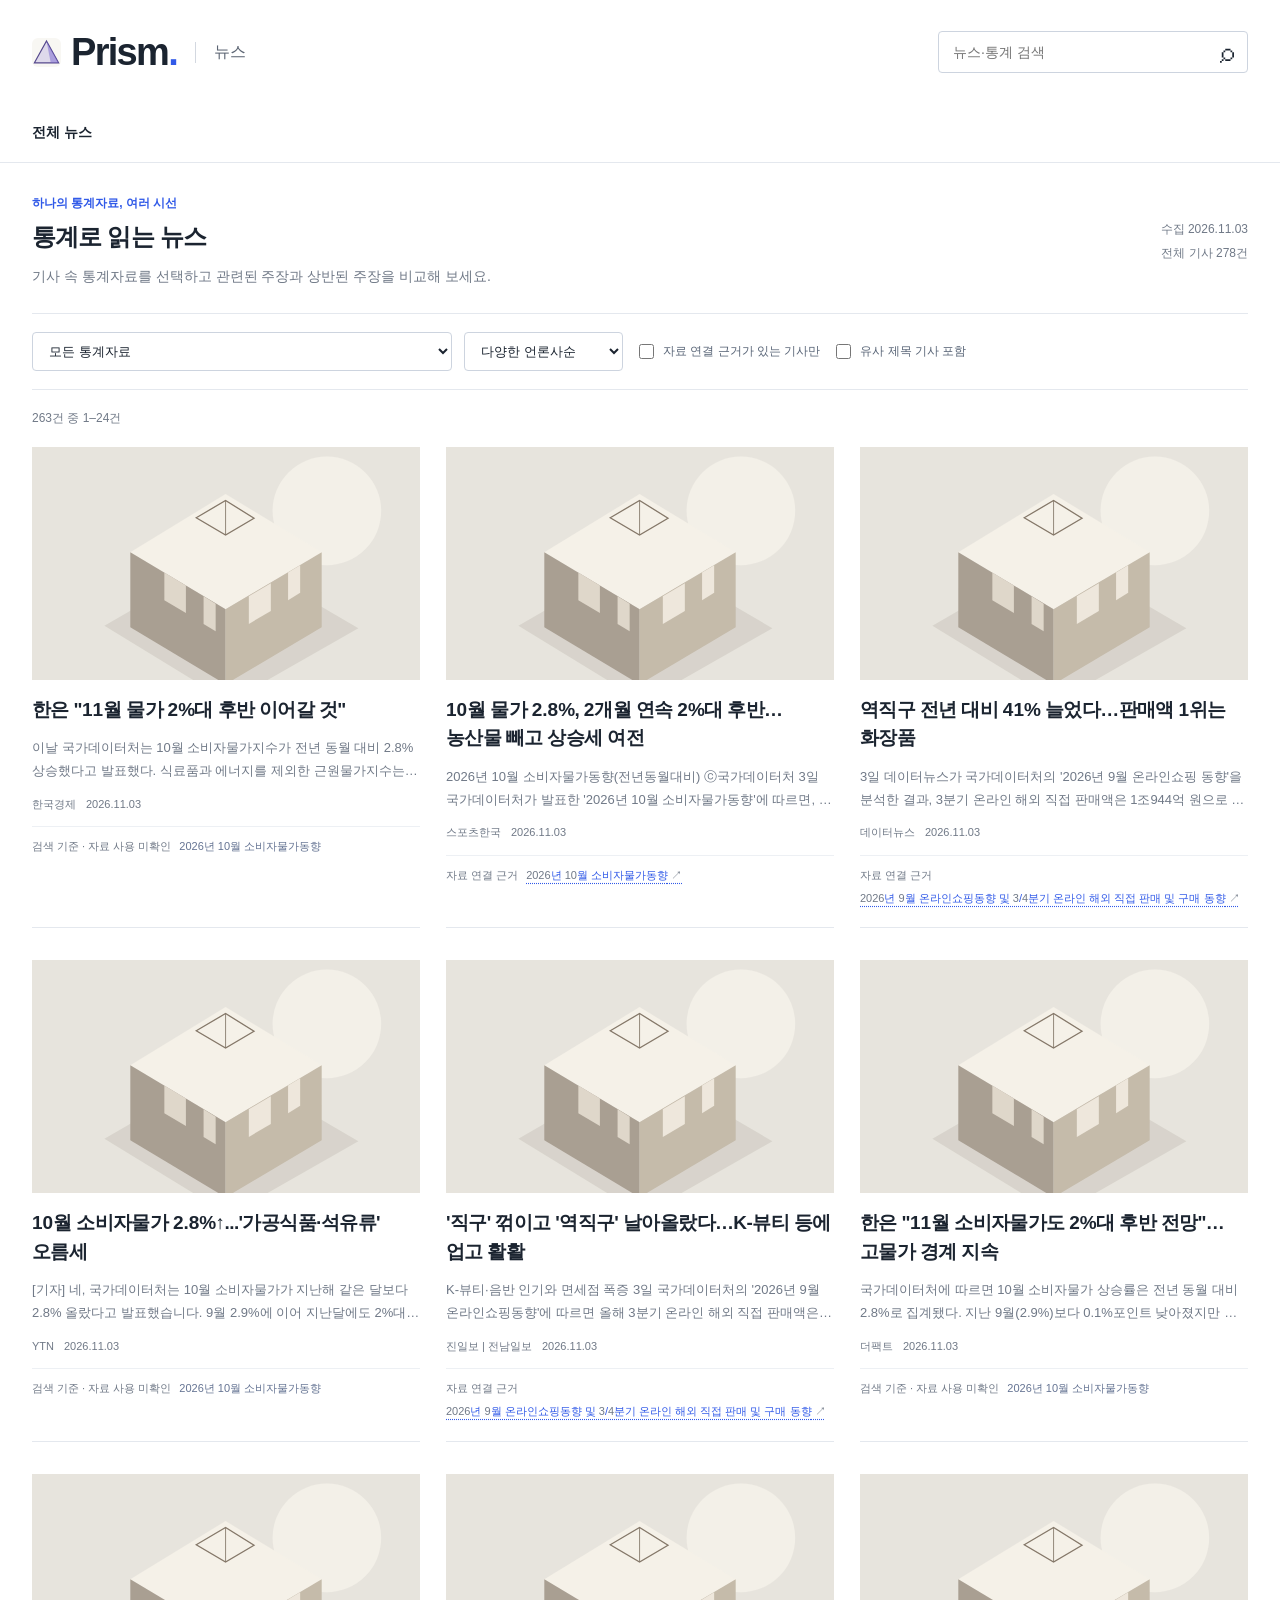
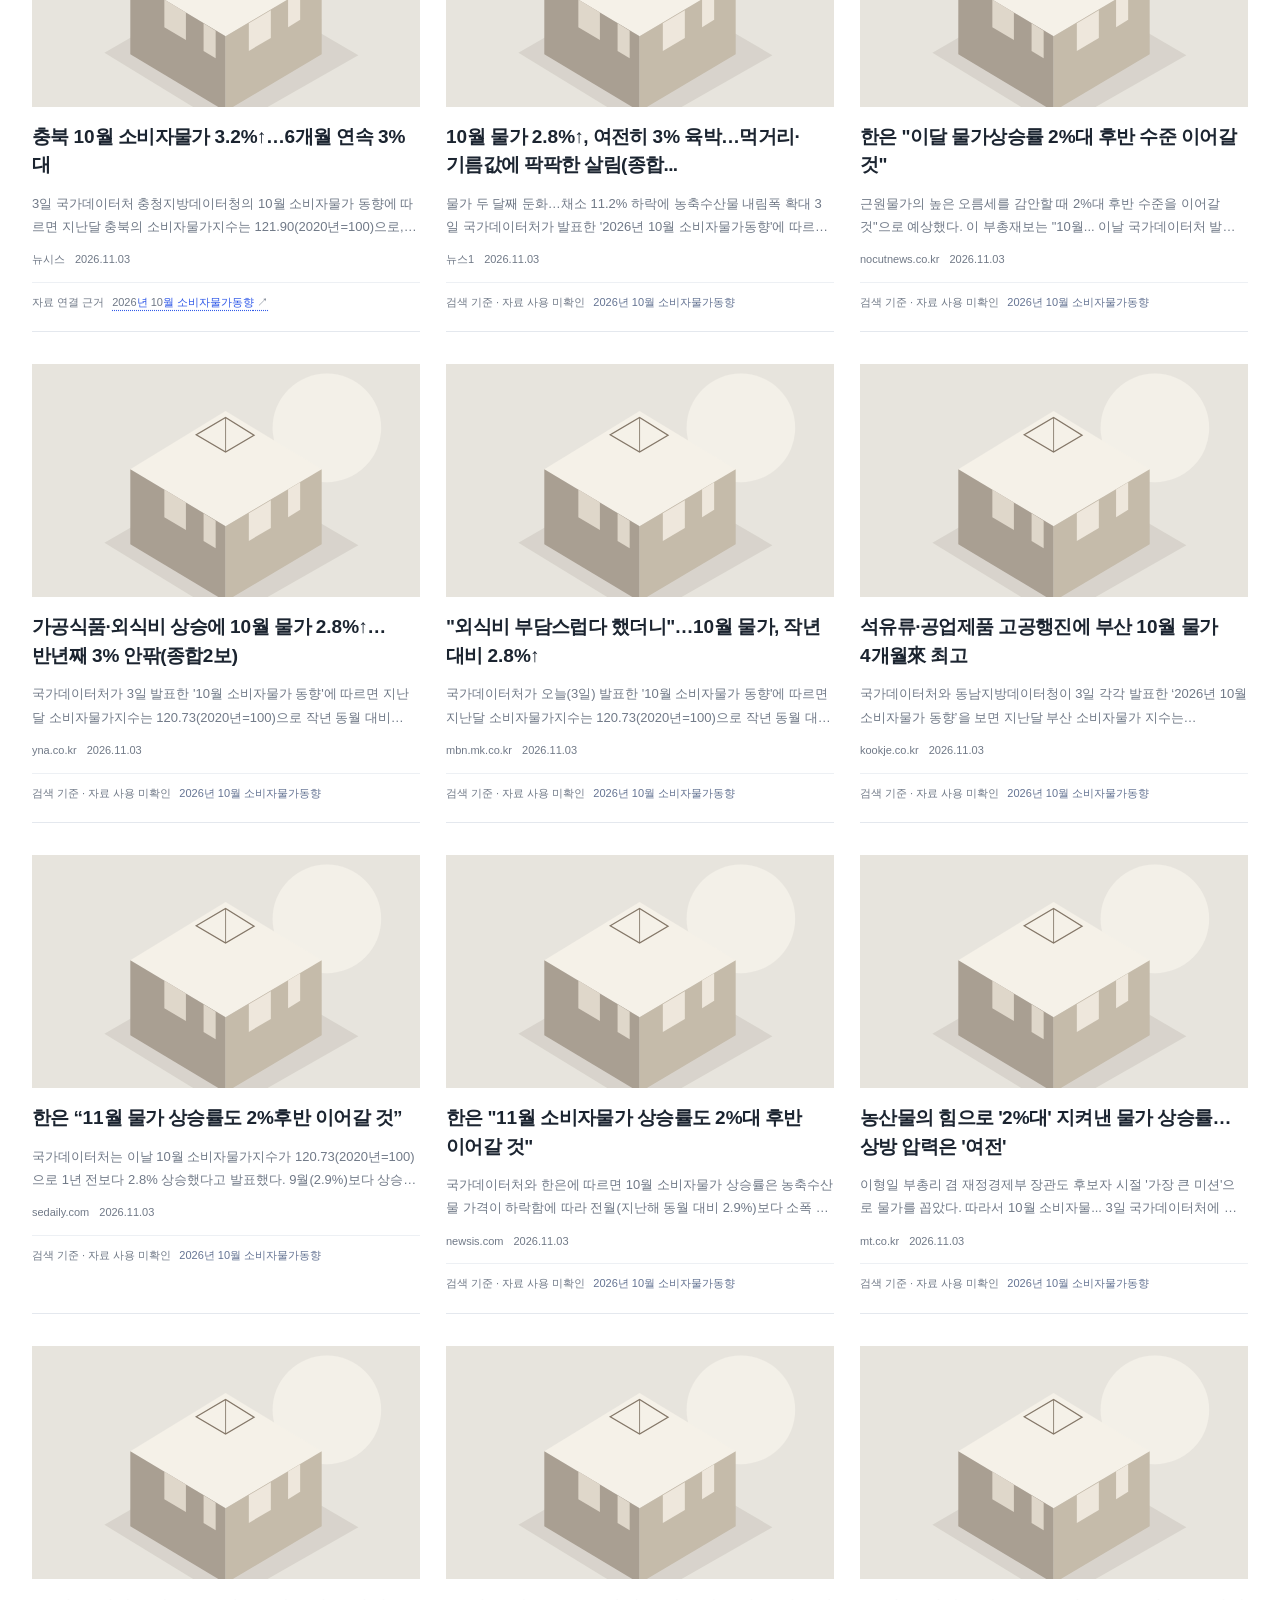
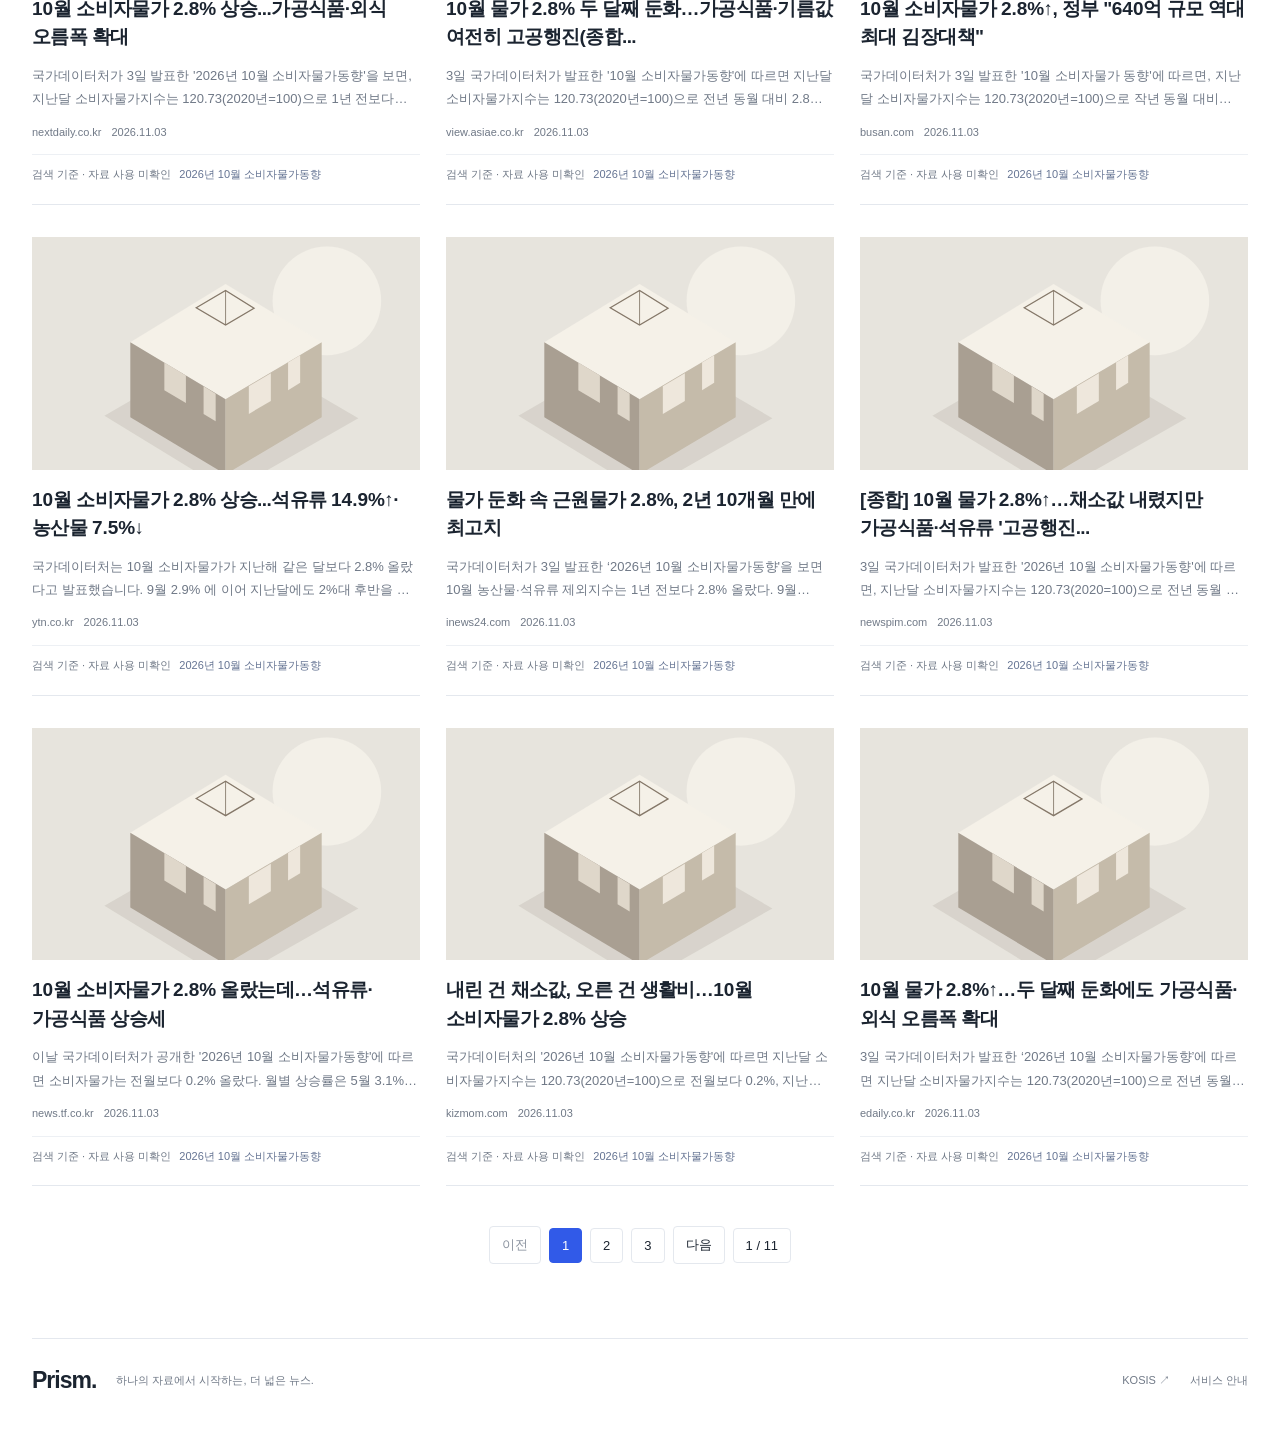
==== Prism.html @ 7b017e1e "Add a standalone HTML snapshot that opens without a server" ====
<!doctype html>
<html lang="ko">
<head>
  <meta charset="utf-8">
  <meta name="viewport" content="width=device-width, initial-scale=1">
  <meta name="theme-color" content="#ffffff">
  <meta name="description" content="Prism — 통계자료를 중심으로 여러 기사를 읽는 뉴스 포털.">
  <title>Prism · 하나의 자료, 여러 시선</title>
  <link rel="icon" href="[data-uri]" type="image/svg+xml">
  <style>
:root {
  --ink:#1b2430;
  --muted:#707987;
  --line:#e4e8ee;
  --accent:#315ae8;
  --soft:#f5f7fa;
  color-scheme:light;
  font-family:Arial,"Malgun Gothic","Apple SD Gothic Neo",sans-serif;
  color:var(--ink);
  background:#fff;
}
* {
  box-sizing:border-box;
}
body {
  margin:0;
}
a {
  color:inherit;
  text-decoration:none;
}
button,input,select {
  font:inherit;
}
button,select {
  cursor:pointer;
}
button {
  color:inherit;
}
img {
  display:block;
  max-width:100%;
  object-fit:cover;
}
h1,h2,h3,p,figure {
  margin:0;
}
button:disabled {
  opacity:.45;
  cursor:default;
}
:focus-visible {
  outline:2px solid var(--accent);
  outline-offset:4px;
}
.wrap {
  width:min(1240px,calc(100% - 64px));
  margin:auto;
}
.num {
  font-family:Arial,Helvetica,sans-serif;
  font-variant-numeric:tabular-nums;
  letter-spacing:0;
}
.sr-only {
  position:absolute;
  width:1px;
  height:1px;
  padding:0;
  margin:-1px;
  overflow:hidden;
  clip:rect(0,0,0,0);
  white-space:nowrap;
  border:0;
}
.skip-link {
  position:fixed;
  top:-100px;
  left:16px;
  padding:12px;
  background:white;
  z-index:100;
}
.skip-link:focus {
  top:12px;
}
.site-header {
  border-bottom:1px solid var(--line);
}
.masthead {
  height:104px;
  display:flex;
  align-items:center;
  justify-content:space-between;
  gap:24px;
}
.brand {
  display:flex;
  align-items:center;
  gap:10px;
  font-size:38px;
  font-weight:800;
  letter-spacing:-1.7px;
}
.brand-period {
  color:var(--accent);
}
.brand-channel {
  font-size:16px;
  font-weight:500;
  letter-spacing:0;
  border-left:1px solid #d3d8e0;
  margin-left:8px;
  padding-left:18px;
  color:#5c6573;
}
.search-form {
  display:flex;
  border:1px solid #cdd4df;
  border-radius:4px;
  width:310px;
  height:42px;
}
.search-form input {
  border:0;
  min-width:0;
  flex:1;
  padding:0 14px;
  background:transparent;
  font-size:14px;
}
.search-form button {
  border:0;
  background:none;
  font-size:28px;
  padding:0 13px;
}
.section-nav {
  min-height:58px;
  display:flex;
  align-items:center;
}
.section-nav>a {
  font-weight:700;
  font-size:14px;
}
.home-heading {
  display:flex;
  justify-content:space-between;
  align-items:center;
  gap:16px;
  padding:32px 0 24px;
}
.home-heading h1 {
  font-size:24px;
  letter-spacing:-.8px;
}
.text-button {
  border:1px solid var(--line);
  border-radius:4px;
  background:white;
  padding:8px 12px;
}
.image-wrap {
  aspect-ratio:5/3;
  background:var(--soft);
  overflow:hidden;
}
.image-wrap img {
  width:100%;
  height:100%;
  object-fit:cover;
  transition:transform .2s;
}
.news-story>a:hover h2 {
  color:var(--accent);
}
.news-story>a:hover img {
  transform:scale(1.02);
}
.news-story h2 {
  font-size:19px;
  line-height:1.5;
  letter-spacing:-.6px;
  word-break:keep-all;
  overflow-wrap:anywhere;
}
.lead-deck {
  color:#687180;
  line-height:1.7;
  font-size:13px;
  margin-top:10px;
  display:-webkit-box;
  -webkit-line-clamp:2;
  -webkit-box-orient:vertical;
  overflow:hidden;
}
.byline {
  display:flex;
  flex-wrap:wrap;
  gap:10px;
  color:var(--muted);
  font-size:11px;
  line-height:1.5;
  margin-top:13px;
}
.news-sources {
  border-top:1px solid #edf0f4;
  padding-top:10px;
  margin-top:14px;
  font-size:11px;
  line-height:1.7;
  display:flex;
  flex-wrap:wrap;
  gap:4px 8px;
}
.news-sources span {
  color:var(--muted);
}
.news-sources .rss-source {
  color:#657493;
}
.rss-source[href]:hover {
  text-decoration:underline;
}
.secondary-story {
  padding-bottom:20px;
  border-bottom:1px solid var(--line);
}
.secondary-story h2 {
  font-size:20px;
}
.rail-story time {
  font-size:11px;
  color:var(--muted);
}
.section-heading h2 {
  font-size:20px;
}
.news-grid {
  display:grid;
  grid-template-columns:repeat(3,minmax(0,1fr));
  gap:32px 26px;
}
.news-card {
  padding-bottom:20px;
  border-bottom:1px solid var(--line);
}
.empty-search {
  text-align:center;
  padding:100px 24px;
}
.empty-search h1,.empty-search h2 {
  font-size:22px;
}
.empty-search p {
  margin-top:16px;
  color:var(--muted);
  line-height:1.7;
}
.empty-search .text-button {
  display:inline-block;
  margin-top:20px;
}
.article-topline {
  display:flex;
  gap:10px;
  font-size:12px;
  color:var(--muted);
  padding:25px 0;
}
.reading-layout {
  display:grid;
  grid-template-columns:minmax(0,820px) minmax(280px,1fr);
  gap:48px;
  align-items:start;
}
.reading-column {
  min-width:0;
}
.article-header {
  padding:12px 0 26px;
  border-bottom:1px solid var(--line);
}
.article-header h1 {
  font-size:35px;
  line-height:1.45;
  letter-spacing:-1.2px;
  word-break:keep-all;
  overflow-wrap:anywhere;
}
.article-meta {
  display:flex;
  flex-wrap:wrap;
  gap:10px 16px;
  font-size:12px;
  color:var(--muted);
  margin-top:22px;
  line-height:1.6;
}
.source-name {
  font-weight:700;
  color:#3c4656;
}
.article-meta a {
  color:#4d65a7;
  margin-left:auto;
}
.article-visual {
  margin:30px auto;
  width:100%;
  max-width:680px;
}
.article-visual img {
  width:100%;
  height:auto;
}
.article-body {
  max-width:720px;
  margin:0 auto;
  padding:8px 0 36px;
  font-family:"Malgun Gothic","Apple SD Gothic Neo",sans-serif;
  font-size:19px;
  line-height:1.95;
  letter-spacing:-.4px;
  overflow-wrap:anywhere;
}
.article-body p {
  margin:0 0 24px;
}
.body-unavailable {
  padding:18px 0;
}
.body-unavailable h2 {
  font-size:16px;
  margin-bottom:18px;
}
.body-notice {
  font-size:14px;
  color:var(--muted);
  padding-top:18px;
  border-top:1px solid var(--line);
}
.related-panel {
  position:sticky;
  top:20px;
  border-top:3px solid var(--accent);
  padding-top:19px;
  max-height:calc(100vh - 40px);
  overflow:auto;
  scrollbar-width:thin;
  scroll-margin-top:20px;
}
.panel-heading {
  display:flex;
  justify-content:space-between;
  align-items:center;
  gap:12px;
}
.panel-heading h2 {
  font-size:20px;
}
.related-card {
  border-top:1px solid var(--line);
  padding:18px 0;
}
.related-card>a {
  display:flow-root;
}
.related-card .image-wrap {
  float:right;
  width:80px;
  height:65px;
  margin:0 0 8px 12px;
}
.related-card .image-wrap img {
  object-fit:contain;
}
.related-card h2 {
  font-size:14px;
  line-height:1.7;
  letter-spacing:-.3px;
}
.related-card .lead-deck {
  font-size:12px;
  clear:both;
  padding-top:8px;
  margin-top:0;
}
.related-card .byline {
  margin-top:9px;
  font-size:10px;
}
.panel-empty {
  font-size:13px;
  line-height:1.8;
  padding:24px 0;
  color:var(--muted);
}
.mobile-panel-trigger,.sheet-backdrop {
  display:none;
}
.site-footer {
  border-top:1px solid var(--line);
  margin-top:64px;
  padding:28px 0 42px;
  display:flex;
  align-items:center;
  gap:20px;
  font-size:11px;
  color:var(--muted);
}
.footer-brand {
  font-size:23px;
  font-weight:800;
  letter-spacing:-1px;
  color:var(--ink);
}
.site-footer>div {
  display:flex;
  gap:20px;
  margin-left:auto;
}
.site-footer button {
  border:0;
  padding:0;
  background:none;
  color:inherit;
  font-size:inherit;
}
dialog {
  border:1px solid var(--line);
  border-radius:8px;
  width:min(520px,calc(100% - 32px));
  padding:32px;
  color:var(--ink);
}
dialog::backdrop {
  background:#15203466;
}
dialog h2 {
  margin-bottom:20px;
}
dialog p {
  font-size:14px;
  line-height:1.9;
  margin-bottom:16px;
  color:#5f6b7c;
}
.dialog-close {
  position:absolute;
  top:12px;
  right:14px;
  border:0;
  background:none;
  font-size:24px;
}
@media(max-width:1050px) {
  .wrap {
    width:calc(100% - 40px);
  }
  .reading-layout {
    grid-template-columns:minmax(0,1fr) 280px;
    gap:28px;
  }
  .article-header h1 {
    font-size:30px;
  }
  .news-grid {
    gap:26px 20px;
  }
}
@media(max-width:760px) {
  .wrap {
    width:calc(100% - 32px);
  }
  .masthead {
    height:82px;
    gap:16px;
  }
  .brand {
    font-size:32px;
    gap:7px;
  }
  .brand img {
    width:25px;
    height:25px;
  }
  .brand-channel {
    display:none;
  }
  .search-form {
    width:180px;
    height:38px;
  }
  .search-form input {
    padding:0 10px;
    font-size:12px;
  }
  .search-form button {
    padding:0 9px;
  }
  .section-nav {
    width:100%;
    padding:0 16px;
  }
  .home-heading {
    padding:24px 0 20px;
  }
  .home-heading h1 {
    font-size:21px;
  }
  .home-actions button {
    font-size:11px;
    padding:7px;
  }
  .secondary-story .lead-deck {
    -webkit-line-clamp:3;
    font-size:12px;
  }
  .news-grid {
    grid-template-columns:repeat(2,minmax(0,1fr));
    gap:24px 16px;
  }
  .news-card h2 {
    font-size:16px;
  }
  .news-card .lead-deck {
    font-size:12px;
  }
  .news-sources {
    font-size:10px;
  }
  .reading-layout {
    display:block;
  }
  .article-topline {
    padding:20px 0;
  }
  .article-header {
    padding-top:4px;
  }
  .article-header h1 {
    font-size:28px;
    letter-spacing:-.8px;
  }
  .article-meta {
    font-size:11px;
    gap:8px 12px;
    margin-top:18px;
  }
  .article-meta a {
    margin-left:0;
  }
  .article-visual {
    margin:24px 0;
  }
  .article-body {
    font-size:18px;
    line-height:1.95;
    padding-bottom:24px;
  }
  .article-body p {
    margin-bottom:24px;
  }
  .related-panel {
    display:none;
    position:fixed;
    inset:auto 0 0;
    max-height:83dvh;
    background:white;
    z-index:40;
    padding:22px 20px max(22px,env(safe-area-inset-bottom));
    border-radius:16px 16px 0 0;
    border-top:0;
    box-shadow:0 -10px 40px #13204122;
  }
  .sheet-open {
    overflow:hidden;
  }
  .sheet-open .related-panel {
    display:block;
  }
  .mobile-panel-trigger {
    display:block;
    position:fixed;
    bottom:max(18px,env(safe-area-inset-bottom));
    left:50%;
    transform:translateX(-50%);
    background:var(--accent);
    color:white;
    border:0;
    border-radius:24px;
    padding:13px 24px;
    z-index:20;
    box-shadow:0 3px 16px #315ae833;
    font-size:13px;
    white-space:nowrap;
  }
  .sheet-open .mobile-panel-trigger {
    display:none;
  }
  .sheet-open .sheet-backdrop {
    display:block;
    position:fixed;
    inset:0;
    background:#14203966;
    z-index:30;
    border:0;
    width:100%;
    height:100%;
  }
  .site-footer {
    margin-top:42px;
    flex-wrap:wrap;
    gap:14px;
    padding-bottom:90px;
  }
  .site-footer>span {
    font-size:10px;
  }
  .site-footer>div {
    width:100%;
    margin-left:0;
    gap:18px;
  }
  .empty-search {
    padding:70px 16px;
  }
}
@media(prefers-reduced-motion:reduce) {
  * {
    transition:none!important;
    scroll-behavior:auto!important;
  }
}
.eyebrow {
  color:var(--accent);
  font-size:12px;
  font-weight:700;
  margin-bottom:9px;
}
.home-description {
  color:var(--muted);
  font-size:14px;
  line-height:1.7;
  margin-top:12px;
}
.collection-meta {
  display:grid;
  gap:7px;
  color:var(--muted);
  font-size:12px;
  text-align:right;
  white-space:nowrap;
}
.news-filters {
  display:flex;
  flex-wrap:wrap;
  align-items:center;
  gap:12px;
  padding:18px 0;
  border-top:1px solid var(--line);
  border-bottom:1px solid var(--line);
}
.news-filters select {
  border:1px solid #cdd4df;
  border-radius:4px;
  padding:10px 30px 10px 12px;
  background:#fff;
  color:var(--ink);
  font-size:13px;
  max-width:420px;
}
.check-filter {
  display:flex;
  align-items:center;
  gap:6px;
  font-size:12px;
  color:#596577;
  cursor:pointer;
}
.check-filter input {
  accent-color:var(--accent);
  width:15px;
  height:15px;
}
.result-count {
  color:var(--muted);
  font-size:12px;
  margin:20px 0;
}
.evidence-badge.supported {
  color:#245c48;
  background:#eaf4ef;
}
.pagination {
  display:flex;
  justify-content:center;
  align-items:center;
  gap:8px;
  flex-wrap:wrap;
  padding:40px 0 10px;
  font-size:13px;
}
.pagination a,.pagination>span {
  padding:9px 12px;
  border:1px solid var(--line);
  border-radius:4px;
}
.pagination a[aria-current="page"] {
  background:var(--accent);
  color:white;
  border-color:var(--accent);
}
.pagination [aria-disabled="true"] {
  color:#8c94a0;
}
.relation-tabs {
  display:grid;
  grid-template-columns:1fr 1fr;
  margin-top:20px;
  border-bottom:1px solid var(--line);
}
.relation-tabs button {
  border:0;
  border-bottom:3px solid transparent;
  background:white;
  min-height:46px;
  padding:10px 5px;
  font-size:13px;
  font-weight:700;
}
.relation-tabs button[aria-selected="true"] {
  border-bottom-color:var(--accent);
  color:var(--accent);
}
.related-card h3 {
  font-size:15px;
  line-height:1.7;
  letter-spacing:-.3px;
  overflow-wrap:anywhere;
}
.related-card a:hover h3 {
  color:var(--accent);
}
.compare-button {
  margin-top:12px;
  width:100%;
  background:#f7f9ff;
  color:#3156bf;
  border:1px solid #dfe5f6;
  border-radius:4px;
  padding:10px;
  font-size:12px;
}
.compare-button:hover {
  background:#edf1ff;
}
.panel-empty h3 {
  font-size:14px;
  color:#4e5a6d;
  margin-bottom:10px;
}
.panel-empty p {
  font-size:12px;
  line-height:1.8;
}
.comparison-dialog {
  width:min(1080px,calc(100% - 40px));
  max-height:90dvh;
  padding:36px;
}
.comparison-columns {
  display:grid;
  grid-template-columns:1fr 1fr;
  gap:24px;
  margin-top:22px;
}
.comparison-columns article {
  border:1px solid var(--line);
  padding:24px;
  border-radius:5px;
  min-width:0;
}
.comparison-columns h3 {
  font-size:18px;
  line-height:1.6;
  margin:8px 0 0;
  overflow-wrap:anywhere;
}
.comparison-article-heading {
  margin-bottom:16px;
}
.comparison-thumbnail {
  width:100%;
  height:180px;
  margin-bottom:20px;
  border:1px solid var(--line);
  border-radius:4px;
  overflow:hidden;
  background:var(--soft);
}
.comparison-thumbnail img {
  width:100%;
  height:100%;
  object-fit:contain;
}
.comparison-excerpt {
  margin:0 0 24px;
}
.comparison-excerpt figcaption {
  font-size:12px;
  font-weight:600;
  color:var(--muted);
  margin-bottom:8px;
}
.comparison-columns blockquote {
  margin:0;
  padding:16px;
  background:var(--soft);
  font-size:16px;
  line-height:1.9;
  overflow-wrap:anywhere;
}
.comparison-columns .text-button {
  display:inline-block;
  font-size:12px;
}
.comparison-sources {
  display:grid;
  gap:10px;
  margin-top:24px;
  padding:20px;
  background:var(--soft);
  font-size:13px;
  line-height:1.8;
}
.comparison-sources h3 {
  font-size:12px;
  color:var(--muted);
}
.news-card h2 {
  margin-top:16px;
}
.statistic-source {
  color:var(--accent);
  font:inherit;
  line-height:inherit;
  overflow-wrap:anywhere;
}
button.statistic-source {
  border:0;
  background:transparent;
  padding:0;
  text-align:left;
  text-decoration:underline;
  text-decoration-style:dotted;
  text-underline-offset:4px;
}
.statistic-source[href] {
  text-decoration:underline;
  text-decoration-style:dotted;
  text-underline-offset:4px;
}
.statistic-source[aria-pressed="true"] {
  color:#203fa4;
  background:#eaf0ff;
  border-radius:3px;
}
.statistic-source.unavailable {
  color:#596577;
}
.article-statistics {
  display:grid;
  gap:10px;
  margin-top:24px;
  padding-top:20px;
  border-top:1px solid var(--line);
}
.article-statistics>span {
  color:var(--muted);
  font-size:11px;
}
.article-statistics>div {
  display:flex;
  flex-wrap:wrap;
  gap:10px;
  font-size:13px;
  line-height:1.7;
}
.article-statistics .statistic-source {
  padding:8px 11px;
  background:#f4f6fb;
  border-radius:4px;
}
.article-statistics .statistic-source[aria-pressed="true"] {
  background:#eaf0ff;
}
.inline-source {
  display:inline;
  vertical-align:baseline;
}
.inline-source>span[aria-hidden] {
  font-size:.72em;
}
.panel-close {
  display:block;
  border:0;
  background:none;
  font-size:26px;
  padding:0 4px;
}
.selected-source {
  color:#4f607c;
  background:#f5f7fc;
  border-radius:4px;
  margin-top:16px;
  padding:12px;
  font-size:13px;
  line-height:1.8;
  overflow-wrap:anywhere;
}
.comparison-context { color:var(--muted); font-size:13px; line-height:1.8; }
.body-unavailable blockquote { margin:18px 0; padding:18px; background:var(--soft); }
.unverified { color:var(--muted); }
.news-card .lead-deck { margin:12px 0; font-size:13px; line-height:1.8; color:var(--muted); }
.mobile-panel-trigger[hidden] {
  display:none;
}
@media(max-width:760px) {
  .home-heading {
    align-items:flex-start;
  }
  .home-description {
    font-size:12px;
  }
  .collection-meta {
    font-size:10px;
    white-space:normal;
    min-width:90px;
    line-height:1.6;
  }
  .news-filters {
    gap:12px 8px;
  }
  .news-filters>label:first-child {
    width:100%;
  }
  .news-filters select {
    max-width:100%;
    font-size:12px;
  }
  #release-filter {
    width:100%;
  }
  .check-filter {
    font-size:11px;
  }
  .comparison-dialog {
    width:calc(100% - 24px);
    padding:30px 18px 20px;
  }
  .comparison-columns {
    grid-template-columns:1fr;
    gap:14px;
  }
  .comparison-columns article {
    padding:18px;
  }
  .comparison-columns h3 {
    font-size:17px;
  }
  .comparison-thumbnail {
    height:160px;
  }
  .comparison-columns blockquote {
    font-size:15px;
  }
}

</style>
</head>
<body>
  <a class="skip-link" href="#main">본문으로 이동</a>
  <header class="site-header">
    <div class="masthead wrap">
      <a class="brand" href="#/" aria-label="Prism 홈">
        <img src="[data-uri]" alt="" width="29" height="29">
        <span>Prism<span class="brand-period">.</span></span><span class="brand-channel">뉴스</span>
      </a>
      <form class="search-form" id="search-form" role="search">
        <label class="sr-only" for="search">뉴스 검색</label>
        <input id="search" name="q" placeholder="뉴스·통계 검색" autocomplete="off" maxlength="120">
        <button type="submit" aria-label="검색">⌕</button>
      </form>
    </div>
    <nav class="section-nav wrap" aria-label="뉴스 메뉴"><a href="#/">전체 뉴스</a></nav>
  </header>
  <main id="main" class="wrap" tabindex="-1"></main>
  <footer class="site-footer wrap">
    <a class="footer-brand" href="#/">Prism.</a>
    <span>하나의 자료에서 시작하는, 더 넓은 뉴스.</span>
    <div><a href="https://kosis.kr/" target="_blank" rel="noopener noreferrer">KOSIS ↗</a><button type="button" id="footer-info">서비스 안내</button></div>
  </footer>
  <dialog id="info-dialog" aria-labelledby="info-title">
    <button type="button" class="dialog-close" id="info-close" aria-label="안내 닫기">×</button>
    <h2 id="info-title">Prism</h2>
    <p>기사 속 통계자료를 선택하고 관련된 주장과 상반된 주장을 비교하는 포털이에요. 수집한 기사 전체를 탐색하고, 자료 연결 근거가 있는 기사만 따로 볼 수도 있어요.</p>
    <p>비교할 다른 기사가 있는 자료명을 누르면 같은 자료를 사용한 기사들의 주장이 표시돼요.</p>
    <p>비교 화면에서는 양쪽 기사의 발췌문과 맥락을 살펴보고, 기사 원문과 통계자료도 확인할 수 있어요.</p>
  </dialog>
  <dialog id="comparison-dialog" class="comparison-dialog" aria-labelledby="comparison-title">
    <button type="button" class="dialog-close" id="comparison-close" aria-label="비교 닫기">×</button>
    <h2 id="comparison-title">주장 비교</h2>
    <div id="comparison-content"></div>
  </dialog>
<script id="prism-data" type="application/json">{"schemaVersion":2,"meta":{"collectionId":"news_20261103_143848_645911","builtAt":"2026-11-10T15:40:10.041660+09:00","collectedAt":"2026-11-03T14:38:59.125393+09:00","queryMode":"adaptive","source":{"url":"https://mods.go.kr/board.es?mid=a10301010000&bid=a103010100&act=rss","publisher":"국가데이터처","country":"KR"},"analysis":{"counts":{"articles":274,"articlesWithSourceEvidence":25,"relatedPairs":2006,"opposedPairs":0,"modelComparedPairs":53},"model":{"id":"Huffon/klue-roberta-base-nli","revision":"3778d23ecb30a63babb17f5efb37b1493b08d975","device":null,"inferred_pairs":0,"cached_pairs":140,"human_validated":false,"kind":"korean_nli","used":true},"retrieval":{"queryRequests":17,"baselineUniqueArticles":153,"totalUniqueArticles":274,"additionalUniqueArticles":121,"note":"Candidate coverage counts; not human-validated relevance or recall."},"humanValidated":false}},"rssTitles":["2026년 10월 소비자물가동향","국민을 위한 특별한 성과로 데이터·통계 혁신을 이끈다","2026년 9월 온라인쇼핑동향 및 3/4분기 온라인 해외 직접 판매 및 구매 동향","2026년 재배면적조사 결과_가을배추, 가을무","2026년 9월 산업활동동향","'26년 2/4분기 『생활인구』 산정 결과","2024년 소득이동통계 결과","2026년 9월 국내인구이동통계","2026년 8월 인구동향(출생, 사망, 혼인, 이혼)","2019년 8월 고용동향"],"releases":[{"title":"2026년 10월 소비자물가동향","url":"https://mods.go.kr/board.es?mid=a10301040200&act=view&bid=213&list_no=447801","url_raw":"https://mods.go.kr/board.es?mid=a10301040200&act=view&bid=213&list_no=447801","url_status":"provided","guid":null,"published_at_raw":"202611030728","published_at":"2026-11-03T07:28:00","published_at_status":"parsed","published_at_precision":"minute","published_at_timezone":null,"rss_date_field":"pubDate","publisher":"국가데이터처","country":"KR","feed_url":"https://mods.go.kr/board.es?mid=a10301010000&bid=a103010100&act=rss","metadata_status":"rss","release_id":"c23a5dcccedb4afd2cb5","identity_basis":"url","reference":{"status":"extracted","announced_at":"","text":"□ 10월 소비자물가지수는 전월대비 0.2%, 전년동월대비 2.8% 각각 상승\no 전월비는 농축수산물은 하락하였으나, 전기·가스·수도는 변동 없고, 서비스, 공업제품이 상승하여 전체 0.2% 상승\no 전년동월비는 농축수산물은 하락하였으나, 서비스, 공업제품, 전기·가스·수도가 상승하여 전체 2.8% 상승\n□ 식료품및에너지제외지수는 전월대비 0.4%, 전년동월대비 2.8% 각각 상승\n농산물및석유류제외지수는 전월대비 0.4%, 전년동월대비 2.8% 각각 상승\n□ 생활물가지수는 전월대비 0.1%, 전년동월대비 2.6% 각각 상승\no 전년동월대비 식품은 1.5%, 식품이외는 3.2% 각각 상승\n□ 신선식품지수는 전월대비 3.8%, 전년동월대비 6.2% 각각 하락\no 전년동월대비 신선어개 6.0% 상승, 신선채소 11.3%, 신선과실 8.6% 각각 하락","content_hash":"4dcc64e8e8ff14c110703c22245588642987e052bf07e235a9fb6b08830e86d8"}},{"title":"국민을 위한 특별한 성과로 데이터·통계 혁신을 이끈다","url":"https://mods.go.kr/board.es?mid=a10301150000&act=view&bid=246&list_no=447785","url_raw":"https://mods.go.kr/board.es?mid=a10301150000&act=view&bid=246&list_no=447785","url_status":"provided","guid":null,"published_at_raw":"202611021124","published_at":"2026-11-02T11:24:00","published_at_status":"parsed","published_at_precision":"minute","published_at_timezone":null,"rss_date_field":"pubDate","publisher":"국가데이터처","country":"KR","feed_url":"https://mods.go.kr/board.es?mid=a10301010000&bid=a103010100&act=rss","metadata_status":"rss","release_id":"5311cff4f28d633a4c05","identity_basis":"url","reference":{"status":"extracted","announced_at":"","text":"국가데이터처(처장 안형준)는 지난 4월에 이어, 지역균형 발전 및 국민 안전을 위한 통계·데이터서비스 혁신 등의 특별한 성과를 창출한 직원을 선정하여 11월 2일(월) 포상금 수여식을 실시하였다.\n「특별성과 포상금 제도」는 탁월한 성과를 거둔 직원에게 파격적인 보상을 제공해 공직사회 경쟁력을 높이고 대국민 서비스를 개선하고자 도입되었다.\n국민‧직원평가단 심사와 민간 전문가 등으로 구성된 특별성과 심사위원회에서는 생성형 인공지능(AI) 기반 국가통계포털(KOSIS) 검색‧활용 서비스 구현 등 특별성과가 있는 7개팀(16명)을 선정하고 총 6,600만원의 포상금을 지급하기로 결정하였다.\n이번에 선정된 특별성과 주요 내용은 다음과 같다.\n➀ 어려운 국가통계, 대화하듯 쉽게 검색‧활용(김현기 외 2명)\n기존에는 국민들이 필요한 통계를 국가통계포털(KOSIS) 등에서 찾아보고 여러 통계표를 직접 비교‧가공‧분석해야 했다. 이를 해결하기 위해 인공지능(AI) 기반 국가통계포털 검색‧활용 서비스를 개발하여 7월 8일부터 시범서비스를 제공하고 있다.\n이 서비스는 생성형 인공지능(AI)와 데이터 연결기술(MCP*)을 활용한 것으로 국민이 일상언어로 질문(예: 2015년부터 2024년까지 경제활동인구와 육아휴직자 수를 비교하는 표를 만들어 줘)을 하면 국가통계포털(KOSIS)의 국가통계 자료를 기반으로 차트와 함께 분석 결과를 제공받을 수 있게 된다. 시범서비스 제공 후 운영 결과와 국민 의견을 반영하여 고도화한 후 내년부터 정식으로 서비스할 계획이다.\n* MCP(Model Context Protocol): AI가 통계표 등 외부데이터와 연결되어 필요한 정보를 찾아 활용할 수 있도록 돕는 방식\n➁ 농어촌 기본소득 전국확대를 위한 생활인구 지표 개발(임병선 외 2명)\n그간 월별‧시군구별 생활인구 작성을 넘어, 일별‧읍면동별 생활인구 체류정보 데이터베이스(DB) 구축 및 세부 지표를 신속하게 개발하여 정책부처 등에 제공함으로써 농어촌 기본소득 시범사업의 효과성을 객관적으로 분석‧평가할 수 있도록 지원하여, 농어촌 기본소득 대상 지역의 전국 확대 추진의 토대를 마련하였다.\n➂ 지역경제, 생산부터 소비까지 한눈에 보는 지역공급사용표 공표(김현 외 3명)\n지역별 맞춤형 산업정책, 경제정책 추진을 뒷받침하기 위하여,‘지역이 무엇을 팔고, 무엇을 사 오는가’(예: 서울은 서비스업을 주로 생산해 국내 타 지역으로 보내고, 울산은 자동차를 생산해 수출)를 보여주는 지역공급사용표를 개발하여, 5월부터 공표하였다.\n이는 캐나다에 이어 세계에서 두 번째로 정례 공표한 것으로 지역균형성장 및 발전의 중요한 단서가 될 것으로 기대된다.\n➃ 데이터로 밝히는 우리동네 안심길, 주민이 체감하는 범죄 안심망(이인옥 외 1명)\n50m 단위 초정밀 지리정보체계(GIS) 분석 모델을 개발하여, 범죄 위험지역과 취약계층 밀집 지역의 방범 순찰에 실질적으로 반영함으로써, 충북지역 범죄 취약계층(예: 1인 여성소상공인) 안전 사각지대 해소에 기여하였다.\n➄ 장수군 산불예방 폐쇄 회로 텔레비전(CCTV) 설치의 최적 입지 도출 및 정책제언(송지헌 외 1명)\n파이썬과 QGIS*를 활용한 공간 분석 및 머신러닝 기법 적용 등 과학적‧통계적 분석 모델을 구축하여, 장수군 산불 예방 폐쇄 회로 텔레비전(CCTV) 설치의 최적 입지를 도출하고 장수군에 제언함으로써 재난 예방‧대응에 기여하였다.\n* QGIS(Quantum Geographic Information System): 비약적인 발전을 지향하는 무료 오픈소스 공간 데이터 분석‧지도 제작 프로그램으로 주로 상권분석, 부동산 지도 제작 등에 활용\n➅ 이제 밤에도, 주말에도 통계데이터센터에서 국가데이터 분석 지원(윤기준)\n인공지능(AI) 기반으로 데이터 분석코드 장애 위험을 제거하여, 국민 누구나 전국 16개 통계데이터센터를 업무시간(09~18시) 외에도 24시간 언제든지 사용할 수 있도록 대국민 서비스를 혁신하였다.\n➆ 공공데이터포털 응용 프로그램 인터페이스(API)를 활용, 기업통계등록부 정비사업 업무 효율화(남웅식)\n기업통계등록부 정비사업의 기존 휴‧폐업 확인 절차(내검원이 홈택스에서 직접 조회)를 개선하기 위하여, 공공데이터 공개 응용 프로그램 인터페이스(Open API)를 활용한 프로그램(한번에 전체 사업체의 상태를 조회)을 개발하여 활용함으로써, 업무효율성 제고 및 예산 절감을 추진하였다.\n안형준 국가데이터처장은 포상금 수여식에서 수상자들을 격려하며,“앞으로도 국민을 위한 직원들의 혁신과 노력이 합당한 보상으로 이어져, 언제나 국민의 삶에 도움을 드리는 국가데이터처가 될 수 있도록 최선을 다하겠다.”라고 말했다.","content_hash":"6eb78ee30c87e0954ef7b0c3e68faeeb885f219a53eabd432b124ecc6520218a"}},{"title":"2026년 9월 온라인쇼핑동향 및 3/4분기 온라인 해외 직접 판매 및 구매 동향","url":"https://mods.go.kr/board.es?mid=a10301120300&act=view&bid=241&list_no=447781","url_raw":"https://mods.go.kr/board.es?mid=a10301120300&act=view&bid=241&list_no=447781","url_status":"provided","guid":null,"published_at_raw":"202611020928","published_at":"2026-11-02T09:28:00","published_at_status":"parsed","published_at_precision":"minute","published_at_timezone":null,"rss_date_field":"pubDate","publisher":"국가데이터처","country":"KR","feed_url":"https://mods.go.kr/board.es?mid=a10301010000&bid=a103010100&act=rss","metadata_status":"rss","release_id":"1fda1e48e18ee58919a1","identity_basis":"url","reference":{"status":"extracted","announced_at":"","text":"□ 온라인쇼핑동향\n○ 2026년 9월 온라인쇼핑 거래액은 24조 9,719억원으로 전년동월대비 4.1% 증가했으며, 온라인쇼핑 중 모바일쇼핑 거래액은 19조 846억원으로 5.4% 증가\n- 전월대비 온라인쇼핑 거래액은 2.7%, 모바일쇼핑 거래액은 0.2% 각각 증가\n- 온라인쇼핑 거래액 중 모바일쇼핑 거래액 비중은 76.4%로 전년동월(75.4%)에 비해 1.0%p 증가\n○ 온라인쇼핑 상품군별 거래액은 전년동월대비 가전·전자(-7.0%) 등에서 감소했으나, 자동차 및 자동차용품(30.9%), 음식서비스(5.9%), 농축수산물(9.7%) 등에서 증가\n- 전월대비로는 여행 및 교통서비스(-14.6%) 등에서 감소했으나, 자동차 및 자동차용품(44.0%), 의복(25.1%) 등에서 증가\n○ 온라인쇼핑 취급상품범위별 거래액은 전년동월대비 종합몰은 3.7% 증가한 13조 6,842억원을, 전문몰은 4.6% 증가한 11조 2,877억원을 기록\n- 전월대비 종합몰은 6.7% 증가, 전문몰은 1.7% 감소\n○ 온라인쇼핑 운영형태별 거래액은 전년동월대비 온라인몰은 3.2% 증가한 18조 9,789억원을, 온·오프라인병행몰은 6.8% 증가한 5조 9,930억원을 기록\n- 전월대비 온라인몰은 0.7%, 온·오프라인병행몰은 9.6% 각각 증가\n□  온라인 해외 직접 판매 및 구매 동향\n○ 2026년 3/4분기 온라인 해외 직접 판매액은 1조 944억원으로 전년동분기대비 40.7% 증가\n- 지역별 온라인 해외 직접 판매액은 중국 4,320억원, 미국 2,787억원, 일본 2,002억원 순\n- 상품군별 온라인 해외 직접 판매액은 화장품 6,363억원, 의류 및 패션 관련 상품 923억원, 음반‧비디오‧악기 844억원 순\n- 온라인 해외 직접 판매액 중 면세점 판매액은 3,717억원으로 90.5% 증가\n○ 2026년 3/4분기 온라인 해외 직접 구매액은 1조 9,893억원으로 6.3% 감소\n- 지역별 온라인 해외 직접 구매액은 중국 1조 2,860억원, 미국 3,094억원, 일본 1,989억원 순\n- 상품군별 온라인 해외 직접 구매액은 의류 및 패션 관련 상품 7,539억원, 음‧식료품 3,839억원, 생활‧자동차용품 2,165억원 순","content_hash":"8529161abbc86fd6164b23aa9e03ac385c36c7be0e5a510faf43b1c6e0b9af07"}},{"title":"2026년 재배면적조사 결과_가을배추, 가을무","url":"https://mods.go.kr/board.es?mid=a10301080800&act=view&bid=229&list_no=447743","url_raw":"https://mods.go.kr/board.es?mid=a10301080800&act=view&bid=229&list_no=447743","url_status":"provided","guid":null,"published_at_raw":"202610292357","published_at":"2026-10-29T23:57:00","published_at_status":"parsed","published_at_precision":"minute","published_at_timezone":null,"rss_date_field":"pubDate","publisher":"국가데이터처","country":"KR","feed_url":"https://mods.go.kr/board.es?mid=a10301010000&bid=a103010100&act=rss","metadata_status":"rss","release_id":"94ef4fccfdf56026fbf0","identity_basis":"url","reference":{"status":"extracted","announced_at":"","text":"○ 2026년 재배면적조사 결과_가을배추, 가을무\n○ 주요내용\n-  가을배추 재배면적은 13,909ha로 전년 13,182ha보다 5.5% 증가\n-  가을무 재배면적은 5,749ha로 전년 5,826ha보다 1.3% 감소","content_hash":"12ded2447643a13ab450cf14fd2d66fd530c8f109536064834f4564f6223bdcd"}},{"title":"2026년 9월 산업활동동향","url":"https://mods.go.kr/board.es?mid=a10301050100&act=view&bid=216&list_no=447747","url_raw":"https://mods.go.kr/board.es?mid=a10301050100&act=view&bid=216&list_no=447747","url_status":"provided","guid":null,"published_at_raw":"202610300752","published_at":"2026-10-30T07:52:00","published_at_status":"parsed","published_at_precision":"minute","published_at_timezone":null,"rss_date_field":"pubDate","publisher":"국가데이터처","country":"KR","feed_url":"https://mods.go.kr/board.es?mid=a10301010000&bid=a103010100&act=rss","metadata_status":"rss","release_id":"3bd28debc6dce7d59c4c","identity_basis":"url","reference":{"status":"extracted","announced_at":"","text":"□(생산)전산업생산은 광공업(9.0%)*과 서비스업(0.5%)** 등에서 생산이 늘어 전월대비 3.0% 증가\n* 반도체, 자동차 등에서 증가\n** 도소매, 운수·창고 등에서 증가\n□(소비)소매판매는 음식료품, 승용차 등에서 판매가 늘어 전월대비 3.6% 증가\n□(투자)설비투자는 기계류 및 운송장비에서 투자가 늘어 전월대비 5.3% 증가, 건설기성은 건축 및 토목에서 공사실적이 늘어 전월대비 5.8% 증가\n□(경기)동행종합지수 순환변동치는 전월대비 0.5p 상승, 선행종합지수 순환변동치는 전월대비 0.1p 하락","content_hash":"d9733a643205e3d648a6a86dbd59975a375c5d40d6edd3ee18c3c8a4b188200a"}},{"title":"'26년 2/4분기 『생활인구』 산정 결과","url":"https://mods.go.kr/board.es?mid=a10301150000&act=view&bid=246&list_no=447707","url_raw":"https://mods.go.kr/board.es?mid=a10301150000&act=view&bid=246&list_no=447707","url_status":"provided","guid":null,"published_at_raw":"202610290854","published_at":"2026-10-29T08:54:00","published_at_status":"parsed","published_at_precision":"minute","published_at_timezone":null,"rss_date_field":"pubDate","publisher":"국가데이터처","country":"KR","feed_url":"https://mods.go.kr/board.es?mid=a10301010000&bid=a103010100&act=rss","metadata_status":"rss","release_id":"7dd5c8c42d98ceaf1fbc","identity_basis":"url","reference":{"status":"extracted","announced_at":"","text":"'26년 2/4분기 『생활인구』 산정 결과 입니다.\n○ (내용요약)\n▷ (현황) 89개 인구감소지역 전체의 생활인구는 '26.4월 약 2,668만명, 5월 약 3,285만명, 6월 약 2,627만명\n→ 전년동월 대비 4월과 5월은 각각 약 144만명, 약 148만명 증가, 6월은 약 94만명 감소,\n4~5월은 대체휴일(5월), 유류할증료 인상 영향 등으로 국내여행 등이 증가하여 확대\n6월은 전년동월 대비 휴일 수가 줄면서, 당일치기 체류인구가 감소하여 하락 전환\n▷ (체류특성)  평균 체류일수 약 3.3일(3.3일4월, 3.0일5월, 3.4일6월)\n평균 체류시간 약 11.6시간(11.5시간4월/5월, 11.8시간6월)\n평균 숙박일수 약 3.8일(4.0일4월, 3.4일5월, 3.9일6월)\n▷ (소비특성)  체류인구의 인당 평균 카드 사용 금액은 약 125천원(129천원4월, 120천원5월, 128천원6월)\n→ 생활인구 중 체류인구의 카드 사용액 비중은 약 35% 내외이며, 광역은 50% 이상 차지","content_hash":"ef62853cba2265b2ad9a9d84485dde61d060b2a32ab9045a482e1dcdfdc66804"}},{"title":"2024년 소득이동통계 결과","url":"https://mods.go.kr/board.es?mid=a10301061000&act=view&bid=0067&list_no=447696","url_raw":"https://mods.go.kr/board.es?mid=a10301061000&act=view&bid=0067&list_no=447696","url_status":"provided","guid":null,"published_at_raw":"202610281621","published_at":"2026-10-28T16:21:00","published_at_status":"parsed","published_at_precision":"minute","published_at_timezone":null,"rss_date_field":"pubDate","publisher":"국가데이터처","country":"KR","feed_url":"https://mods.go.kr/board.es?mid=a10301010000&bid=a103010100&act=rss","metadata_status":"rss","release_id":"1eda03b80e93f9d06a21","identity_basis":"url","reference":{"status":"extracted","announced_at":"","text":"[ 상대적 이동성 ]\n○  2024년 소득이동성은 33.0%이고, 소득분위 간 상향 이동한(16.9%) 사람이 하향 이동한(16.1%) 사람보다 많음\n- 소득이동성은 여자가 높고, 청년층, 중장년층, 노년층 순으로 높음\n- 남자, 중장년‧노년층은 하향 이동 비율이 상향 이동 비율보다 높음\n○ 전년 대비 소득이동성이 감소(-1.2%p)했고, 하향 이동 비율(-0.7%p)이 상향 이동 비율(-0.5%p)보다 더 많이 감소\n- 노년층의 상향 이동 비율 증가(0.1%p)를 제외하고는, 성별‧연령대별‧소득분위별 상향과 하향 이동이 모두 감소\n- 남자와 청년층, 2분위는 상향 이동이 하향 이동보다 더 많이 감소[  특정 계층 소득이동성 ]\n○ 2024년 광역권(5극) 중 수도권이 소득이동성(33.4%)과 5분위 비율(21.5%)이 가장 높음\n[ 특정 계층 소득이동성 ]\n○ 2024년 1분위(70.7%)와 5분위(86.5%) 유지율이 전년 대비 0.6%p씩 증가\n- 청년층 1‧5분위 유지율이 가장 많이 증가, 노년층은 1분위 유지율 감소\n○ 2017년 1분위, 5분위 중 각각 24.9%, 56.0%가 2024년까지 해당 분위 지속 유지\n- 청년층이 1분위에서 빨리 벗어나고, 5분위 지속 비율은 중장년층이 높음","content_hash":"b3a9cd6150bf3f9d778bf707288ef1ece0410667cbd508db6c4d5f67ddddac62"}},{"title":"2026년 9월 국내인구이동통계","url":"https://mods.go.kr/board.es?mid=a10301020400&act=view&bid=205&list_no=447667","url_raw":"https://mods.go.kr/board.es?mid=a10301020400&act=view&bid=205&list_no=447667","url_status":"provided","guid":null,"published_at_raw":"202610271723","published_at":"2026-10-27T17:23:00","published_at_status":"parsed","published_at_precision":"minute","published_at_timezone":null,"rss_date_field":"pubDate","publisher":"국가데이터처","country":"KR","feed_url":"https://mods.go.kr/board.es?mid=a10301010000&bid=a103010100&act=rss","metadata_status":"rss","release_id":"c11bfc22941253e690e8","identity_basis":"url","reference":{"status":"extracted","announced_at":"","text":"2026년 9월 국내인구이동 결과\n□ 2026년 9월 중 이동자 수 44만 4천 명, 전년동월대비 10.1% 감소함.\n□ 9월 중 인구이동률(인구 1백 명당 이동자 수) 10.6%, 전년동월대비 1.2%p 감소함.\n□ 시도별 순이동(전입-전출)은 인천(1,956명), 충남(1,032명), 충북(830명) 등 6개 시도는 순유입, 서울(-2,359명), 전남광주(-531명), 부산(-401명) 등 10개 시도는 순유출 됨.","content_hash":"930118cf4e16779a0f74fe5dd9192a70ff55234ab0d7ed360c4e87f84bbcac75"}},{"title":"2026년 8월 인구동향(출생, 사망, 혼인, 이혼)","url":"https://mods.go.kr/board.es?mid=a10301020300&act=view&bid=204&list_no=447664","url_raw":"https://mods.go.kr/board.es?mid=a10301020300&act=view&bid=204&list_no=447664","url_status":"provided","guid":null,"published_at_raw":"202610271635","published_at":"2026-10-27T16:35:00","published_at_status":"parsed","published_at_precision":"minute","published_at_timezone":null,"rss_date_field":"pubDate","publisher":"국가데이터처","country":"KR","feed_url":"https://mods.go.kr/board.es?mid=a10301010000&bid=a103010100&act=rss","metadata_status":"rss","release_id":"0c71d3761b773c80335b","identity_basis":"url","reference":{"status":"extracted","announced_at":"","text":"2026년 8월 인구동향(요약)\n- 출생아 수는 23,703명으로 전년동월대비 13.0% 증가\n- 사망자 수는 30,308명으로 전년동월대비 4.9% 증가\n- 혼인 건수는 19,218건으로 전년동월대비 1.2% 감소\n- 이혼 건수는 7,510건으로 전년동월대비 4.4% 증가\n- 자연증가(출생아 수 - 사망자 수)는 –6,605명","content_hash":"6b5213a13b2d3aa7b94b1d2f3ad11c9b6edc1b6fbd9a3e8d4b0d945078795a62"}},{"release_id":"03fccc8ba9b234cc7382","title":"2019년 8월 고용동향","url":"https://mods.go.kr/board.es?act=view&bid=210&list_no=377478&mid=a10301030100&ref_bid=&tag=","publisher":"통계청","published_at":"2019-09-11","summary":"2019년 8월 취업자는 전년 동월보다 45만2000명 증가했어요. 두 글이 공통으로 다루는 수치예요.","metadata_status":"assistant_selection"}],"articles":[{"id":"1b2658e09b0f00b0b659","title":"한은 \"11월 물가 2%대 후반 이어갈 것\"","summary":"이날 국가데이터처는 10월 소비자물가지수가 전년 동월 대비 2.8% 상승했다고 발표했다. 식료품과 에너지를 제외한 근원물가지수는 전년 동월 대비 2.8%, 생활물가는 2.6% 상승했다.","url":"https://www.hankyung.com/article/202611032897i","imageUrl":"https://img.hankyung.com/photo/202611/01.46291468.1.jpg","publisher":"한국경제","providedAt":"2026-11-03T14:25:00+09:00","body":"AI 추천 뉴스\n                \n                \n            \n한은 \"11월 물가 2%대 후반 이어갈 것\"\n                                    \n                    \n                한국은행은 3일 \"11월 소비자물가 상승률은 근원물가의 높은 오름세를 감안할 때 2%대 후반 수준을 이어갈 것\"이라고 예상했다.\n이지호 한은 부총재보는 이날 오전 한은에서 물가상황 점검회의'를 주재하고 \"10월 소비자물가는 농축수산물 출하 여건 개선으로 9월에 비해 오름폭이 소폭 축소됐으나, 개인서비스와 내구재 등을 중심으로 높은 상승세를 지속했다\"며 이 같이 말했다.\n이어 \"근원물가는 누적된 비용 압력의 전이 등에 영향받아 여행, 외식 서비스, 전자제품 등에서 높은 상승률을 나타냈다\"고 분석했다.\n이 부총재보는 \"향후 소비자물가는 중동 상황의 불확실성이 여전한 가운데 비용 충격의 전이, 수요측 압력 증대 등으로 높은 오름세를 지속할 것\"이라며 \"경계심을 갖고 물가 상황을 점검할 것\"이라고 덧붙였다.\n이날 국가데이터처는 10월 소비자물가지수가 전년 동월 대비 2.8% 상승했다고 발표했다.\n식료품과 에너지를 제외한 근원물가지수는 전년 동월 대비 2.8%, 생활물가는 2.6% 상승했다.\n심성미 기자 smshim@hankyung.com","bodyStatus":"extracted_unverified","bodyRetrievedAt":"2026-11-03T14:39:28.231022+09:00","rssTitles":["2026년 10월 소비자물가동향"],"releaseIds":["c23a5dcccedb4afd2cb5"],"candidateReleaseIds":["c23a5dcccedb4afd2cb5"],"matchedReleaseIds":[],"sourceMatchStatus":"not_verified","sourceMatches":[{"releaseId":"c23a5dcccedb4afd2cb5","status":"candidate","basis":"search_only","reason":"검색 기준으로 연결됐지만 같은 자료를 인용했다는 본문 근거가 부족해요.","evidence":["한국은행은 3일 \"11월 소비자물가 상승률은 근원물가의 높은 오름세를 감안할 때 2%대 후반 수준을 이어갈 것\"이라고 예상했다."],"score":30}],"claims":[{"text":"이지호 한은 부총재보는 이날 오전 한은에서 물가상황 점검회의'를 주재하고 \"10월 소비자물가는 농축수산물 출하 여건 개선으로 9월에 비해 오름폭이 소폭 축소됐으나, 개인서비스와 내구재 등을 중심으로 높은 상승세를 지속했다\"며 이 같이 말했다.","kind":"body","geography":"national"},{"text":"한은 \"11월 물가 2%대 후반 이어갈 것\"","kind":"headline","geography":"national"},{"text":"한국은행은 3일 \"11월 소비자물가 상승률은 근원물가의 높은 오름세를 감안할 때 2%대 후반 수준을 이어갈 것\"이라고 예상했다.","kind":"body","geography":"national"},{"text":"이어 \"근원물가는 누적된 비용 압력의 전이 등에 영향받아 여행, 외식 서비스, 전자제품 등에서 높은 상승률을 나타냈다\"고 분석했다.","kind":"body","geography":"national"},{"text":"이 부총재보는 \"향후 소비자물가는 중동 상황의 불확실성이 여전한 가운데 비용 충격의 전이, 수요측 압력 증대 등으로 높은 오름세를 지속할 것\"이라며 \"경계심을 갖고 물가 상황을 점검할 것\"이라고 덧붙였다.","kind":"body","geography":"national"},{"text":"이날 국가데이터처는 10월 소비자물가지수가 전년 동월 대비 2.8% 상승했다고 발표했다.","kind":"body","geography":"national"}],"duplicateOf":null,"relations":{"related":[{"articleId":"aa161cd859894024794b","releaseIds":["c23a5dcccedb4afd2cb5"],"reason":"같은 검색 기준에서 찾은 기사예요. 자료 일치 근거는 추가 확인이 필요해요.","basis":"search_candidate","score":0.36512,"currentEvidence":"한은 \"11월 물가 2%대 후반 이어갈 것\"","otherEvidence":"한은 \"11월 물가상승률 2%대 후반 수준 이어갈 것\"","nliCompared":false},{"articleId":"e3df8bed07ce9fae1852","releaseIds":["c23a5dcccedb4afd2cb5"],"reason":"같은 검색 기준에서 찾은 기사예요. 자료 일치 근거는 추가 확인이 필요해요.","basis":"search_candidate","score":0.33934,"currentEvidence":"한은 \"11월 물가 2%대 후반 이어갈 것\"","otherEvidence":"[속보]10월 소비자물가 전년비 2.8%↑…두 달 연속 둔화세","nliCompared":false},{"articleId":"691d709a314f5759c6ee","releaseIds":["c23a5dcccedb4afd2cb5"],"reason":"같은 검색 기준에서 찾은 기사예요. 자료 일치 근거는 추가 확인이 필요해요.","basis":"search_candidate","score":0.33617,"currentEvidence":"한은 \"11월 물가 2%대 후반 이어갈 것\"","otherEvidence":"10월 소비자물가 2.8% 상승…농축수산물값 하락에 상승폭 둔화","nliCompared":false},{"articleId":"64fb28bae67160f597b2","releaseIds":["c23a5dcccedb4afd2cb5"],"reason":"같은 검색 기준에서 찾은 기사예요. 자료 일치 근거는 추가 확인이 필요해요.","basis":"search_candidate","score":0.33075,"currentEvidence":"한은 \"11월 물가 2%대 후반 이어갈 것\"","otherEvidence":"10월 물가 2.8%↑…두 달째 둔화에도 가공식품·외식 오름폭 확대","nliCompared":false},{"articleId":"b259dbbaeb18730aa725","releaseIds":["c23a5dcccedb4afd2cb5"],"reason":"같은 검색 기준에서 찾은 기사예요. 자료 일치 근거는 추가 확인이 필요해요.","basis":"search_candidate","score":0.29987,"currentEvidence":"한은 \"11월 물가 2%대 후반 이어갈 것\"","otherEvidence":"한은 “11월 물가 상승률도 2%후반 이어갈 것”","nliCompared":false},{"articleId":"ec82ac81630fd1c4c564","releaseIds":["c23a5dcccedb4afd2cb5"],"reason":"같은 검색 기준에서 찾은 기사예요. 자료 일치 근거는 추가 확인이 필요해요.","basis":"search_candidate","score":0.29182,"currentEvidence":"한은 \"11월 물가 2%대 후반 이어갈 것\"","otherEvidence":"한은 \"이달 물가상승률 2%대 후반 수준 이어갈 것\"","nliCompared":false},{"articleId":"a2a76707ef9dc6f974ab","releaseIds":["c23a5dcccedb4afd2cb5"],"reason":"같은 검색 기준에서 찾은 기사예요. 자료 일치 근거는 추가 확인이 필요해요.","basis":"search_candidate","score":0.28199,"currentEvidence":"한은 \"11월 물가 2%대 후반 이어갈 것\"","otherEvidence":"10월 소비자물가 2.8%↑…가공식품·외식은 오름폭 확대","nliCompared":false},{"articleId":"2390a224a874f40b133d","releaseIds":["c23a5dcccedb4afd2cb5"],"reason":"같은 검색 기준에서 찾은 기사예요. 자료 일치 근거는 추가 확인이 필요해요.","basis":"search_candidate","score":0.27643,"currentEvidence":"한은 \"11월 물가 2%대 후반 이어갈 것\"","otherEvidence":"10월 소비자물가 2.8%↑, 정부 \"640억 규모 역대 최대 김장대책\"","nliCompared":false},{"articleId":"cbd42abfef73c58fbc86","releaseIds":["c23a5dcccedb4afd2cb5"],"reason":"같은 검색 기준에서 찾은 기사예요. 자료 일치 근거는 추가 확인이 필요해요.","basis":"search_candidate","score":0.27094,"currentEvidence":"한은 \"11월 물가 2%대 후반 이어갈 것\"","otherEvidence":"10월 소비자물가 상승률 2.8%…\"최고가격제가 0.8%p 내려\"(종합)","nliCompared":false},{"articleId":"c735ae42cb74d9be78e8","releaseIds":["c23a5dcccedb4afd2cb5"],"reason":"같은 검색 기준에서 찾은 기사예요. 자료 일치 근거는 추가 확인이 필요해요.","basis":"search_candidate","score":0.25472,"currentEvidence":"한은 \"11월 물가 2%대 후반 이어갈 것\"","otherEvidence":"10월 소비자물가 2.8%↑…두 달째 2%대 기록(1보)","nliCompared":false},{"articleId":"a65b28b99ccf419ade07","releaseIds":["c23a5dcccedb4afd2cb5"],"reason":"같은 검색 기준에서 찾은 기사예요. 자료 일치 근거는 추가 확인이 필요해요.","basis":"search_candidate","score":0.25419,"currentEvidence":"한은 \"11월 물가 2%대 후반 이어갈 것\"","otherEvidence":"10월 소비자물가 2.8%… 두 달 연속 둔화에도 기름값·가공식품 부담","nliCompared":false},{"articleId":"b42a4e390f7d9542a4fd","releaseIds":["c23a5dcccedb4afd2cb5"],"reason":"같은 검색 기준에서 찾은 기사예요. 자료 일치 근거는 추가 확인이 필요해요.","basis":"search_candidate","score":0.25273,"currentEvidence":"한은 \"11월 물가 2%대 후반 이어갈 것\"","otherEvidence":"한은 \"11월 소비자물가 상승률도 2%대 후반 이어갈 것\"","nliCompared":false},{"articleId":"c46ae4b687697fe92fb7","releaseIds":["c23a5dcccedb4afd2cb5"],"reason":"같은 검색 기준에서 찾은 기사예요. 자료 일치 근거는 추가 확인이 필요해요.","basis":"search_candidate","score":0.24124,"currentEvidence":"한은 \"11월 물가 2%대 후반 이어갈 것\"","otherEvidence":"한은 \"11월 소비자물가도 2%대 후반 전망\"…고물가 경계 지속","nliCompared":false}],"opposed":[]},"queries":["10월 소비자물가 국가데이터처"],"queryRanks":{"10월 소비자물가 국가데이터처":2}},{"id":"8f783d787b3d02134527","title":"10월 물가 2.8%, 2개월 연속 2%대 후반…농산물 빼고 상승세 여전","summary":"2026년 10월 소비자물가동향(전년동월대비) ⓒ국가데이터처 3일 국가데이터처가 발표한 '2026년 10월 소비자물가동향'에 따르면, 지난달 소비자물가지수는 120.73(2020년=100)으로 전년동월대비 2.9% 상승했다. 전월과...","url":"https://sports.hankooki.com/news/articleView.html?idxno=6942747","imageUrl":"https://cdn.sports.hankooki.com/news/thumbnail/202611/6942747_1220308_4418_v150.jpg","publisher":"스포츠한국","providedAt":"2026-11-03T14:04:00+09:00","body":"석유류 가격 높은 흐름 이어지며 공업제품 가격 크게 올라\n[스포츠한국 홍성완 기자] 지난달 소비자물가 상승률이 2.8%를 기록하며 한국은행의 물가안정목표(2.0%)를 웃돌았다. 농산물 가격 하락에 힘입어 전월보다 상승폭은 소폭 둔화했지만, 석유류와 축산물·수산물, 개인서비스를 중심으로 높은 물가 상승세가 이어졌다. 특히 근원물가 상승률도 2.8%를 유지하면서 물가 부담이 쉽게 가라앉지 않는 모습이다. 한국은행은 누적된 비용 상승 압력 등을 고려할 때 11월에도 소비자물가 상승률이 2%대 후반을 이어갈 것으로 전망했다.\n3일 국가데이터처가 발표한 ‘2026년 10월 소비자물가동향’에 따르면, 지난달 소비자물가지수는 120.73(2020년=100)으로 전년동월대비 2.9% 상승했다. 전월과 비교하면 0.2% 오른 수준이다.\n전년동월대비 기준 소비자물가 상승률은 중동전쟁 여파로 국제유가가 크게 오르면서 4월 2.6%, 5월 3.1%, 6월 3.2%로 가파르게 올랐다. 7월 들어서는 2.8%로 3%를 밑돌며 안정세를 찾아가는 듯했으나 8월 다시 3%대로 회귀했고, 9월에 2.9%, 그리고 10월에도 2.8%를 기록하며 한국은행의 물가안정목표인 2.0%를 여전히 웃돌고 있다.\n10월 소비자물가를 품목별로 보면 전년동월대비 기준 공업제품이 석유류(14.9%)를 중심으로 4.4% 오르며 9월(4.2%)에 이어 높은 수준을 이어갔다. 특히 석유류 가격은 4월(21.9%)과 5월(24.2%), 6월(24.7%)까지 3개월 연속 20%대 상승률을 기록했으며, 7월(15.5%)과 8월(14.2%)에 이어 9월(14.8%)과 10월(14.9%)에도 10%대 중반의 높은 수준을 지속하고 있다.\n세부적으로는 석유류에 해당하는 경유(19.7%), 휘발유(11.6%) 등의 가격 상승폭이 여전히 두드러진 모습을 보였으며, 여기에 컴퓨터(26.2%) 가격도 고공행진을 이어갔다.\n반면에 농축수산물은 1.7% 떨어지며 하락세를 이어갔다. 세부적으로 보면 9월(-4.0%)에 이어 10월에도 농산물 가격이 채소류(-11.2%)를 중심으로 7.5% 하락한 반면, 축산물과 수산물 가격은 각각 4.8%, 5.4% 오르면서 전월(3.7%, 4.5%)에 이어 상승세를 지속했다.\n서비스 역시 공공서비스(1.7%)와 개인서비스(3.3%)의 오름세가 계속되면서 9월(2.7%)에 이어 10월에도 2.7% 올랐다.\n소비자물가지수 중 식료품 및 에너지 관련 품목을 제외한 OECD 방식의 근원물가지수인 식료품및에너지제외지수는 전년동월대비 2.8% 상승했다.\n곡물 제외 농산물 및 석유류 관련 품목을 제외한 품목으로 작성한 우리나라 방식의 근원물가지수인 농산물및석유류제외지수도 전년동월대비 2.8% 올랐다.\n전체 품목(458개) 중 구입 빈도가 높고 지출비중이 높아 가격변동을 민감하게 느끼는 144개 품목으로 작성한 생활물가지수는 전년동월대비 2.6% 상승했다.\n신선어개(생선·해산물), 신선채소, 신선과실 등 계절 및 기상조건에 따라 가격변동이 큰 품목으로 작성한 일명 ‘밥상물가’라고 불리는 신선식품지수는 1년 전보다 6.2% 하락하며 4개월 연속 하락세를 이어갔다.\n한편 한국은행은 이날 오전 이지호 부총재보 주재로 ‘물가 상황 점검회의’를 개최해 최근 물가 상황과 향후 물가 흐름을 점검했다.\n이지호 부총재보는 “소비자물가 상승률은 농축수산물 가격이 하락함에 따라 전월(2.9%)보다 소폭 낮아진 2.8%를 나타냈다”고 분석했다.\n이어 “석유류가격 상승률은 중동 긴장 재고조에 따른 국제 유가 상승에도 최고가격제가 유지되며 전월과 대체로 유사한 흐름을 보였다”며 “농축수산물 가격은 채소류를 중심으로 하락폭이 확대됐고, 가공식품 가격은 원·부자재 비용 상승 등으로 상승폭이 확대됐다”고 설명했다.\n또한 “근원물가의 경우 내구재와 개인서비스를 중심으로 전월과 동일하게 2.8% 상승했다”며 “생활물가 상승률은 가공식품 가격 상승 등에 영향을 받아 전월대비 높아진 2.6%로 나타났다”고 덧붙였다.\n향후 물가 흐름에 대해서는 “10월 소비자물가는 농축수산물 출하여건 개선으로 전월에 비해 오름폭이 소폭 축소됐으나, 개인서비스와 내구재 등을 중심으로 높은 상승세를 지속한 것으로 평가된다”며 “근원물가는 누적된 비용압력의 전이 등에 영향 받아 여행 및 외식서비스, 전자제품 등에서 높은 상승률을 나타냈다”고 밝혔다.\n그러면서 “11월 소비자물가 상승률은 국제유가 움직임 등에 영향받겠지만 근원물가의 높은 오름세를 감안할 때 2%대 후반 수준을 이어갈 것으로 예상된다”며 “향후 소비자물가가 중동상황의 불확실성이 여전한 가운데 비용충격의 전이, 수요 측 압력 증대 등으로 높은 오름세를 지속할 것으로 예상되는 만큼 경계심을 가지고 물가상황을 점검해 나가겠다”고 덧붙였다.","bodyStatus":"extracted_unverified","bodyRetrievedAt":"2026-11-03T14:39:43.969713+09:00","rssTitles":["2026년 10월 소비자물가동향"],"releaseIds":["c23a5dcccedb4afd2cb5"],"candidateReleaseIds":["c23a5dcccedb4afd2cb5"],"matchedReleaseIds":["c23a5dcccedb4afd2cb5"],"sourceMatchStatus":"supported","sourceMatches":[{"releaseId":"c23a5dcccedb4afd2cb5","status":"supported","basis":"named_release","reason":"기사 본문에서 대상 기간을 포함한 보도자료 명칭을 찾았어요.","evidence":["3일 국가데이터처가 발표한 ‘2026년 10월 소비자물가동향’에 따르면, 지난달 소비자물가지수는 120.73(2020년=100)으로 전년동월대비 2.9% 상승했다."],"score":95}],"claims":[{"text":"[스포츠한국 홍성완 기자] 지난달 소비자물가 상승률이 2.8%를 기록하며 한국은행의 물가안정목표(2.0%)를 웃돌았다.","kind":"body","geography":"national"},{"text":"농산물 가격 하락에 힘입어 전월보다 상승폭은 소폭 둔화했지만, 석유류와 축산물·수산물, 개인서비스를 중심으로 높은 물가 상승세가 이어졌다.","kind":"body","geography":"national"},{"text":"7월 들어서는 2.8%로 3%를 밑돌며 안정세를 찾아가는 듯했으나 8월 다시 3%대로 회귀했고, 9월에 2.9%, 그리고 10월에도 2.8%를 기록하며 한국은행의 물가안정목표인 2.0%를 여전히 웃돌고 있다.","kind":"body","geography":"national"},{"text":"이어 “석유류가격 상승률은 중동 긴장 재고조에 따른 국제 유가 상승에도 최고가격제가 유지되며 전월과 대체로 유사한 흐름을 보였다”며 “농축수산물 가격은 채소류를 중심으로 하락폭이 확대됐고, 가공식품 가격은 원·부자재 비용 상승 등으로 상승폭이 확대됐다”고 설명했다.","kind":"body","geography":"national"},{"text":"향후 물가 흐름에 대해서는 “10월 소비자물가는 농축수산물 출하여건 개선으로 전월에 비해 오름폭이 소폭 축소됐으나, 개인서비스와 내구재 등을 중심으로 높은 상승세를 지속한 것으로 평가된다”며 “근원물가는 누적된 비용압력의 전이 등에 영향 받아 여행 및 외식서비스, 전자제품 등에서 높은 상승률을 나타냈다”고 밝혔다.","kind":"body","geography":"national"},{"text":"10월 물가 2.8%, 2개월 연속 2%대 후반…농산물 빼고 상승세 여전","kind":"headline","geography":"national"}],"duplicateOf":null,"relations":{"related":[{"articleId":"5a3719fd9d46bf9105af","releaseIds":["c23a5dcccedb4afd2cb5"],"reason":"같은 통계자료를 가리키는 본문 근거가 있어요.","basis":"shared_source","score":0.70767,"currentEvidence":"10월 물가 2.8%, 2개월 연속 2%대 후반…농산물 빼고 상승세 여전","otherEvidence":"농축수산물 하락에 10월 물가 2.8%…\"연말 불확실성 커\"(종합2보)","nliCompared":true},{"articleId":"8a06864a16365faf3ff7","releaseIds":["c23a5dcccedb4afd2cb5"],"reason":"같은 통계자료를 가리키는 본문 근거가 있어요.","basis":"shared_source","score":0.62152,"currentEvidence":"10월 물가 2.8%, 2개월 연속 2%대 후반…농산물 빼고 상승세 여전","otherEvidence":"충북 10월 소비자물가 3.2%↑…6개월 연속 3%대","nliCompared":true},{"articleId":"c735ae42cb74d9be78e8","releaseIds":["c23a5dcccedb4afd2cb5"],"reason":"같은 검색 기준에서 찾은 기사예요. 자료 일치 근거는 추가 확인이 필요해요.","basis":"search_candidate","score":0.45016,"currentEvidence":"10월 물가 2.8%, 2개월 연속 2%대 후반…농산물 빼고 상승세 여전","otherEvidence":"10월 소비자물가 2.8%↑…두 달째 2%대 기록(1보)","nliCompared":false},{"articleId":"e3df8bed07ce9fae1852","releaseIds":["c23a5dcccedb4afd2cb5"],"reason":"같은 검색 기준에서 찾은 기사예요. 자료 일치 근거는 추가 확인이 필요해요.","basis":"search_candidate","score":0.40621,"currentEvidence":"10월 물가 2.8%, 2개월 연속 2%대 후반…농산물 빼고 상승세 여전","otherEvidence":"[속보]10월 소비자물가 전년비 2.8%↑…두 달 연속 둔화세","nliCompared":false},{"articleId":"90d2b0bd2788bc7f3471","releaseIds":["c23a5dcccedb4afd2cb5"],"reason":"같은 검색 기준에서 찾은 기사예요. 자료 일치 근거는 추가 확인이 필요해요.","basis":"search_candidate","score":0.40479,"currentEvidence":"10월 물가 2.8%, 2개월 연속 2%대 후반…농산물 빼고 상승세 여전","otherEvidence":"10월 소비자물가 2.8%↑…여섯 달째 2.8% 이상","nliCompared":false},{"articleId":"691d709a314f5759c6ee","releaseIds":["c23a5dcccedb4afd2cb5"],"reason":"같은 검색 기준에서 찾은 기사예요. 자료 일치 근거는 추가 확인이 필요해요.","basis":"search_candidate","score":0.40447,"currentEvidence":"10월 물가 2.8%, 2개월 연속 2%대 후반…농산물 빼고 상승세 여전","otherEvidence":"10월 소비자물가 2.8% 상승…농축수산물값 하락에 상승폭 둔화","nliCompared":false},{"articleId":"a65b28b99ccf419ade07","releaseIds":["c23a5dcccedb4afd2cb5"],"reason":"같은 검색 기준에서 찾은 기사예요. 자료 일치 근거는 추가 확인이 필요해요.","basis":"search_candidate","score":0.40197,"currentEvidence":"10월 물가 2.8%, 2개월 연속 2%대 후반…농산물 빼고 상승세 여전","otherEvidence":"10월 소비자물가 2.8%… 두 달 연속 둔화에도 기름값·가공식품 부담","nliCompared":false},{"articleId":"7d866c3eeb4bf60913e2","releaseIds":["c23a5dcccedb4afd2cb5"],"reason":"같은 검색 기준에서 찾은 기사예요. 자료 일치 근거는 추가 확인이 필요해요.","basis":"search_candidate","score":0.40193,"currentEvidence":"10월 물가 2.8%, 2개월 연속 2%대 후반…농산물 빼고 상승세 여전","otherEvidence":"10월 물가 2.8%↑…석유류 14.9%·가공식품 2.9% 상승(2보)","nliCompared":false},{"articleId":"64fb28bae67160f597b2","releaseIds":["c23a5dcccedb4afd2cb5"],"reason":"같은 검색 기준에서 찾은 기사예요. 자료 일치 근거는 추가 확인이 필요해요.","basis":"search_candidate","score":0.3979,"currentEvidence":"10월 물가 2.8%, 2개월 연속 2%대 후반…농산물 빼고 상승세 여전","otherEvidence":"10월 물가 2.8%↑…두 달째 둔화에도 가공식품·외식 오름폭 확대","nliCompared":false},{"articleId":"60cb1fc1eb13eaea0469","releaseIds":["c23a5dcccedb4afd2cb5"],"reason":"같은 검색 기준에서 찾은 기사예요. 자료 일치 근거는 추가 확인이 필요해요.","basis":"search_candidate","score":0.3928,"currentEvidence":"10월 물가 2.8%, 2개월 연속 2%대 후반…농산물 빼고 상승세 여전","otherEvidence":"내린 건 채소값, 오른 건 생활비…10월 소비자물가 2.8% 상승","nliCompared":false},{"articleId":"cbd42abfef73c58fbc86","releaseIds":["c23a5dcccedb4afd2cb5"],"reason":"같은 검색 기준에서 찾은 기사예요. 자료 일치 근거는 추가 확인이 필요해요.","basis":"search_candidate","score":0.38934,"currentEvidence":"10월 물가 2.8%, 2개월 연속 2%대 후반…농산물 빼고 상승세 여전","otherEvidence":"10월 소비자물가 상승률 2.8%…\"최고가격제가 0.8%p 내려\"(종합)","nliCompared":false},{"articleId":"2390a224a874f40b133d","releaseIds":["c23a5dcccedb4afd2cb5"],"reason":"같은 검색 기준에서 찾은 기사예요. 자료 일치 근거는 추가 확인이 필요해요.","basis":"search_candidate","score":0.38523,"currentEvidence":"10월 물가 2.8%, 2개월 연속 2%대 후반…농산물 빼고 상승세 여전","otherEvidence":"10월 소비자물가 2.8%↑, 정부 \"640억 규모 역대 최대 김장대책\"","nliCompared":false},{"articleId":"9370964ddca491c307c0","releaseIds":["c23a5dcccedb4afd2cb5"],"reason":"같은 검색 기준에서 찾은 기사예요. 자료 일치 근거는 추가 확인이 필요해요.","basis":"search_candidate","score":0.37016,"currentEvidence":"10월 물가 2.8%, 2개월 연속 2%대 후반…농산물 빼고 상승세 여전","otherEvidence":"[상보] 10월 소비자물가 2.8% 올라…석유류 두 자릿수 상승세","nliCompared":false},{"articleId":"f6b20a959f4ceaf97523","releaseIds":["c23a5dcccedb4afd2cb5"],"reason":"같은 검색 기준에서 찾은 기사예요. 자료 일치 근거는 추가 확인이 필요해요.","basis":"search_candidate","score":0.21048,"currentEvidence":"10월 물가 2.8%, 2개월 연속 2%대 후반…농산물 빼고 상승세 여전","otherEvidence":"데이터처, 10월 소비자물가동향 브리핑","nliCompared":false},{"articleId":"89d45433e2d62dc221cf","releaseIds":["c23a5dcccedb4afd2cb5"],"reason":"같은 검색 기준에서 찾은 기사예요. 자료 일치 근거는 추가 확인이 필요해요.","basis":"search_candidate","score":0.21048,"currentEvidence":"10월 물가 2.8%, 2개월 연속 2%대 후반…농산물 빼고 상승세 여전","otherEvidence":"데이터처, 10월 소비자물가동향 브리핑","nliCompared":false},{"articleId":"934db3de27776114653c","releaseIds":["c23a5dcccedb4afd2cb5"],"reason":"같은 검색 기준에서 찾은 기사예요. 자료 일치 근거는 추가 확인이 필요해요.","basis":"search_candidate","score":0.21048,"currentEvidence":"10월 물가 2.8%, 2개월 연속 2%대 후반…농산물 빼고 상승세 여전","otherEvidence":"데이터처, 10월 소비자물가동향 브리핑","nliCompared":false},{"articleId":"aa161cd859894024794b","releaseIds":["c23a5dcccedb4afd2cb5"],"reason":"같은 검색 기준에서 찾은 기사예요. 자료 일치 근거는 추가 확인이 필요해요.","basis":"search_candidate","score":0.19845,"currentEvidence":"10월 물가 2.8%, 2개월 연속 2%대 후반…농산물 빼고 상승세 여전","otherEvidence":"한은 \"11월 물가상승률 2%대 후반 수준 이어갈 것\"","nliCompared":false},{"articleId":"e8e34683a43c9ed2414d","releaseIds":["c23a5dcccedb4afd2cb5"],"reason":"같은 검색 기준에서 찾은 기사예요. 자료 일치 근거는 추가 확인이 필요해요.","basis":"search_candidate","score":0.18753,"currentEvidence":"10월 물가 2.8%, 2개월 연속 2%대 후반…농산물 빼고 상승세 여전","otherEvidence":"농산물의 힘으로 '2%대' 지켜낸 물가 상승률…상방 압력은 '여전'","nliCompared":false}],"opposed":[]},"queries":["2026년 10월 소비자물가동향 국가데이터처"],"queryRanks":{"2026년 10월 소비자물가동향 국가데이터처":20}},{"id":"189fabcb3d1a5d70a7ba","title":"역직구 전년 대비 41% 늘었다…판매액 1위는 화장품","summary":"3일 데이터뉴스가 국가데이터처의 '2026년 9월 온라인쇼핑 동향'을 분석한 결과, 3분기 온라인 해외 직접 판매액은 1조944억 원으로 집계됐다. 전년 동기(7780억 원) 대비 40.7% 증가했다. 지역별로 보면 중국으로의...","url":"http://datanews.co.kr/news/article.html?no=147326","imageUrl":"https://www.datanews.co.kr/data/photos/cdn/20261145/art_1793678226.png","publisher":"데이터뉴스","providedAt":"2026-11-03T13:00:00+09:00","body":"[그래픽=데이터뉴스가 추출한 데이터를 기반으로 AI가 생성]\n올해 3분기 해외로의 직접 판매, 이른바 역직구 거래가 전년 대비 41% 늘어났다.\n3일 데이터뉴스가 국가데이터처의 '2026년 9월 온라인쇼핑 동향'을 분석한 결과, 3분기 온라인 해외 직접 판매액은 1조944억 원으로 집계됐다. 전년 동기(7780억 원) 대비 40.7% 증가했다.\n지역별로 보면 중국으로의 판매액이 4320억 원으로 가장 많았다. 전년 동기(2661억 원) 대비 증가율도 62.3%로 주요 국가 중 가장 앞섰다.\n미국과 일본이 2787억 원, 2002억 원 순으로 그 뒤를 이었다.\nK-뷰티를 앞세운 화장품 판매액이 대부분을 차지했다. 해외 직접 판매액 1조944억 원 중 58.1%에 해당하는 6363억 원이 화장품 판매였다. 전년 동기(4326억 원) 대비 47.1% 증가했다.\n음반, 비디오·악기 등의 판매액도 전년 대비 확대됐다. 지난해 3분기 735억 원에서 올해 같은 기간 844억 원으로 14.8% 증가했다.\n한편, 이른바 직구라고 불리는 해외 직접 구매액은 전년 대비 축소됐다. \n그간 분기 구매액이 2조 원을 유지했지만, 올해 3분기에는 1조9893억 원으로 집계되며 1조 원대로 내려앉았다. 전년 동기(2조1223억 원) 대비 6.3% 줄었다. 3분기 초반까지 고환율의 여파가 이어지고, 중국 직구 상품의 가격 경쟁력이 이전보다 떨어진 영향으로 보인다.\n이윤혜 기자 dbspvpt@datanews.co.kr\n\t\t\t\t\t[ⓒ데이터저널리즘의 중심 데이터뉴스 - 무단전재 & 재배포 금지]","bodyStatus":"extracted_unverified","bodyRetrievedAt":"2026-11-03T14:39:29.565221+09:00","rssTitles":["2026년 9월 온라인쇼핑동향 및 3/4분기 온라인 해외 직접 판매 및 구매 동향"],"releaseIds":["1fda1e48e18ee58919a1"],"candidateReleaseIds":["1fda1e48e18ee58919a1"],"matchedReleaseIds":["1fda1e48e18ee58919a1"],"sourceMatchStatus":"supported","sourceMatches":[{"releaseId":"1fda1e48e18ee58919a1","status":"supported","basis":"topic_period_numbers","reason":"통계 주제·대상 기간과 보도자료 요약의 수치가 함께 일치해요.","evidence":["3일 데이터뉴스가 국가데이터처의 '2026년 9월 온라인쇼핑 동향'을 분석한 결과, 3분기 온라인 해외 직접 판매액은 1조944억 원으로 집계됐다.","전년 동기(7780억 원) 대비 40.7% 증가했다.","지역별로 보면 중국으로의 판매액이 4320억 원으로 가장 많았다."],"sharedNumbers":["2002억원","2787억원","40.7%","4320억원","6.3%","6363억원","844억원","944억원","9893억원"],"score":85}],"claims":[{"text":"음반, 비디오·악기 등의 판매액도 전년 대비 확대됐다.","kind":"body","geography":"national"},{"text":"역직구 전년 대비 41% 늘었다…판매액 1위는 화장품","kind":"headline","geography":"national"},{"text":"[그래픽=데이터뉴스가 추출한 데이터를 기반으로 AI가 생성]","kind":"body","geography":"national"},{"text":"올해 3분기 해외로의 직접 판매, 이른바 역직구 거래가 전년 대비 41% 늘어났다.","kind":"body","geography":"national"},{"text":"3일 데이터뉴스가 국가데이터처의 '2026년 9월 온라인쇼핑 동향'을 분석한 결과, 3분기 온라인 해외 직접 판매액은 1조944억 원으로 집계됐다.","kind":"body","geography":"national"},{"text":"전년 동기(7780억 원) 대비 40.7% 증가했다.","kind":"body","geography":"national"}],"duplicateOf":null,"relations":{"related":[{"articleId":"a7accf36252e9d23ccbe","releaseIds":["1fda1e48e18ee58919a1"],"reason":"같은 통계자료를 가리키는 본문 근거가 있어요.","basis":"shared_source","score":0.7079,"currentEvidence":"역직구 전년 대비 41% 늘었다…판매액 1위는 화장품","otherEvidence":"K-컬처 열풍에 3분기 '역직구' 41% 증가…거래액 1조 돌파","nliCompared":true},{"articleId":"3f188856b18f7e437872","releaseIds":["1fda1e48e18ee58919a1"],"reason":"같은 통계자료를 가리키는 본문 근거가 있어요.","basis":"shared_source","score":0.66521,"currentEvidence":"역직구 전년 대비 41% 늘었다…판매액 1위는 화장품","otherEvidence":"“화장품은 한국이지”…해외 역직구, 6년 만에 최대치","nliCompared":true},{"articleId":"dd1861a20ae44adb6e3d","releaseIds":["1fda1e48e18ee58919a1"],"reason":"같은 통계자료를 가리키는 본문 근거가 있어요.","basis":"shared_source","score":0.57867,"currentEvidence":"역직구 전년 대비 41% 늘었다…판매액 1위는 화장품","otherEvidence":"'직구' 꺾이고 '역직구' 날아올랐다…K-뷰티 등에 업고 활활","nliCompared":true},{"articleId":"6203c8fb0790c19ebb9d","releaseIds":["1fda1e48e18ee58919a1"],"reason":"같은 검색 기준에서 찾은 기사예요. 자료 일치 근거는 추가 확인이 필요해요.","basis":"search_candidate","score":0.40093,"currentEvidence":"역직구 전년 대비 41% 늘었다…판매액 1위는 화장품","otherEvidence":"K-컬처의 힘…3분기 역직구 41% 증가·거래액 6년 만에 최대","nliCompared":false},{"articleId":"2cdb0a95b4dea760973a","releaseIds":["1fda1e48e18ee58919a1"],"reason":"같은 검색 기준에서 찾은 기사예요. 자료 일치 근거는 추가 확인이 필요해요.","basis":"search_candidate","score":0.37603,"currentEvidence":"역직구 전년 대비 41% 늘었다…판매액 1위는 화장품","otherEvidence":"K-컬처의 힘…3분기 역직구 41% 증가·거래액 6년 만에 최대","nliCompared":false},{"articleId":"3cac791fe863d8ce027b","releaseIds":["1fda1e48e18ee58919a1"],"reason":"같은 검색 기준에서 찾은 기사예요. 자료 일치 근거는 추가 확인이 필요해요.","basis":"search_candidate","score":0.36118,"currentEvidence":"역직구 전년 대비 41% 늘었다…판매액 1위는 화장품","otherEvidence":"3Q 역직구 41%↑ \"K뷰티·패션 열풍 반영\"","nliCompared":false},{"articleId":"0e0db0fcc150aa5bcada","releaseIds":["1fda1e48e18ee58919a1"],"reason":"같은 검색 기준에서 찾은 기사예요. 자료 일치 근거는 추가 확인이 필요해요.","basis":"search_candidate","score":0.3123,"currentEvidence":"역직구 전년 대비 41% 늘었다…판매액 1위는 화장품","otherEvidence":"K-컬처의 힘…3분기 역직구 41% 증가·거래액 6년 만에 최대","nliCompared":false},{"articleId":"3e5b60e8cd5427c86113","releaseIds":["1fda1e48e18ee58919a1"],"reason":"같은 검색 기준에서 찾은 기사예요. 자료 일치 근거는 추가 확인이 필요해요.","basis":"search_candidate","score":0.29391,"currentEvidence":"역직구 전년 대비 41% 늘었다…판매액 1위는 화장품","otherEvidence":"화장품 등 해외 직접 판매 14분기 연속 증가…직구는 감소","nliCompared":false},{"articleId":"ca261559a0e8c6eb46a1","releaseIds":["1fda1e48e18ee58919a1"],"reason":"같은 검색 기준에서 찾은 기사예요. 자료 일치 근거는 추가 확인이 필요해요.","basis":"search_candidate","score":0.28662,"currentEvidence":"역직구 전년 대비 41% 늘었다…판매액 1위는 화장품","otherEvidence":"K-뷰티 해외 판매 급증했지만…알고 보니 ‘면세점 효과’","nliCompared":false},{"articleId":"9f232665a98a5a5ec38d","releaseIds":["1fda1e48e18ee58919a1"],"reason":"같은 검색 기준에서 찾은 기사예요. 자료 일치 근거는 추가 확인이 필요해요.","basis":"search_candidate","score":0.27209,"currentEvidence":"역직구 전년 대비 41% 늘었다…판매액 1위는 화장품","otherEvidence":"K뷰티·K컬쳐 열풍에 해외직판 14분기 연속 증가…화장품 47.1%↑","nliCompared":false},{"articleId":"66a19cec7ae58f004942","releaseIds":["1fda1e48e18ee58919a1"],"reason":"같은 검색 기준에서 찾은 기사예요. 자료 일치 근거는 추가 확인이 필요해요.","basis":"search_candidate","score":0.19815,"currentEvidence":"역직구 전년 대비 41% 늘었다…판매액 1위는 화장품","otherEvidence":"9월 온라인쇼핑 25조, 역대 4위…해외직구는 2분기 연속↓","nliCompared":false},{"articleId":"754c5e856f83b0586c6e","releaseIds":["1fda1e48e18ee58919a1"],"reason":"같은 검색 기준에서 찾은 기사예요. 자료 일치 근거는 추가 확인이 필요해요.","basis":"search_candidate","score":0.19002,"currentEvidence":"역직구 전년 대비 41% 늘었다…판매액 1위는 화장품","otherEvidence":"테슬라·중고차 거래 늘자…9월 온라인쇼핑 25조 육박 '동월 최대'","nliCompared":false},{"articleId":"fc2bc821a438e8485af8","releaseIds":["1fda1e48e18ee58919a1"],"reason":"같은 검색 기준에서 찾은 기사예요. 자료 일치 근거는 추가 확인이 필요해요.","basis":"search_candidate","score":0.12912,"currentEvidence":"역직구 전년 대비 41% 늘었다…판매액 1위는 화장품","otherEvidence":"뷰티 타고 역직구 6년 만에 최대…고환율에 직구는 '뚝'","nliCompared":false}],"opposed":[]},"queries":["9월 온라인쇼핑동향 국가데이터처"],"queryRanks":{"9월 온라인쇼핑동향 국가데이터처":16}},{"id":"4298c51ea574efdfa89b","title":"10월 소비자물가 2.8%↑...'가공식품·석유류' 오름세","summary":"[기자] 네, 국가데이터처는 10월 소비자물가가 지난해 같은 달보다 2.8% 올랐다고 발표했습니다. 9월 2.9%에 이어 지난달에도 2%대 후반을 이어갔습니다. 농·축·수산물 물가는 작황 양호 등으로 농산물 가격이 내리며 1.7...","url":"https://www.ytn.co.kr/_ln/0102_202611031154521377","imageUrl":"https://image.ytn.co.kr/general/jpg/2026/1103/202611031154521377_t.jpg","publisher":"YTN","providedAt":"2026-11-03T11:54:00+09:00","body":"AD\n\t\t\t\t[앵커] \n소비자물가 상승률이 두 달 연속 2%대 후반을 기록했습니다.\n농·축·수산물 가격은 하락했지만 가공식품과 석유류 가격이 상승했습니다.\n정부는 체감물가가 여전히 높다고 진단하고 물가 관리에 모든 역량을 집중하기로 했습니다.\n오인석 기자, 10월 소비자물가 동향 전해주시죠.\n[기자]\n네, 국가데이터처는 10월 소비자물가가 지난해 같은 달보다 2.8% 올랐다고 발표했습니다.\n9월 2.9%에 이어 지난달에도 2%대 후반을 이어갔습니다.\n농·축·수산물 물가는 작황 양호 등으로 농산물 가격이 내리며 1.7% 하락해 전체 물가를 0.14% 포인트 끌어내렸습니다.\n농산물이 7.5% 내렸고, 이 가운데 채소류는 11.2% 하락했습니다.\n석유류는 LPG 가격 상승 영향으로 14.9% 상승하며 전체 물가 상승률을 0.56% 포인트 끌어올렸습니다.\n경유는 19.7%, 휘발유는 11.6% 올랐습니다.\n석유제품 최고가격제를 통해 10월 소비자물가 상승률은 0.8% 포인트 완화했으며, 해당 조치가 없었을 경우 10월 물가는 3.6% 상승했을 것으로 정부는 추정했습니다.\n가공식품은 업계 가격 인상 등으로 2.9% 올라 지난해 11월 이후 11개월 만에 상승률이 가장 높았습니다.\n외식 물가도 2.9% 상승해 지난 2월 이후 가장 높은 상승률을 기록했습니다.\n정부는 권대영 재정경제부 차관 주재로 물가관계차관회의를 열고 누적된 물가 상승 여파로 체감 물가는 여전히 높고 물가 상방 압력과 리스크도 남아 있는 만큼, 물가 관리에 모든 역량을 집중하기로 했습니다.\n앞으로 농·축·수산물과 석유류 등 국민 생활 밀접 품목을 상시 점검하고 이상징후가 보이면 신속 대응하기로 했습니다.\n김장철과 동절기를 앞두고 정부는 역대 최대 수준인 약 640억 원 규모의 김장 대책을 마련했습니다.\n특히 농·축·수산물 할인 지원에 440억 원을 투입해 주요 김장 재료를 최대 40% 할인합니다.\n가격이 오른 새우젓 등 일부 김장 양념과 주요 수산물은 200억 원 규모의 '대한민국 수산대전 김장철 특별전'을 열어 최대 50%까지 할인하기로 했습니다.\n권 차관은 물가는 통계가 아니라 장바구니로 평가받는다며 정부 지원이 국민의 일상에서 실제 가격안정으로 확인될 때까지 끝까지 챙길 것이라고 밝혔습니다.\n지금까지 경제부에서 전해 드렸습니다.\nYTN 오인석 (insukoh1@ytn.co.kr)\n※ '당신의 제보가 뉴스가 됩니다'\n[카카오톡] YTN 검색해 채널 추가\n[전화] 02-398-8585\n[메일] social@ytn.co.kr\n[저작권자(c) YTN 무단전재, 재배포 및 AI 데이터 활용 금지]\nAD","bodyStatus":"extracted_unverified","bodyRetrievedAt":"2026-11-03T14:39:55.928212+09:00","rssTitles":["2026년 10월 소비자물가동향"],"releaseIds":["c23a5dcccedb4afd2cb5"],"candidateReleaseIds":["c23a5dcccedb4afd2cb5"],"matchedReleaseIds":[],"sourceMatchStatus":"not_verified","sourceMatches":[{"releaseId":"c23a5dcccedb4afd2cb5","status":"candidate","basis":"search_only","reason":"검색 기준으로 연결됐지만 같은 자료를 인용했다는 본문 근거가 부족해요.","evidence":["소비자물가 상승률이 두 달 연속 2%대 후반을 기록했습니다."],"score":30}],"claims":[{"text":"석유제품 최고가격제를 통해 10월 소비자물가 상승률은 0.8% 포인트 완화했으며, 해당 조치가 없었을 경우 10월 물가는 3.6% 상승했을 것으로 정부는 추정했습니다.","kind":"body","geography":"national"},{"text":"권 차관은 물가는 통계가 아니라 장바구니로 평가받는다며 정부 지원이 국민의 일상에서 실제 가격안정으로 확인될 때까지 끝까지 챙길 것이라고 밝혔습니다.","kind":"body","geography":"national"},{"text":"10월 소비자물가 2.8%↑...'가공식품·석유류' 오름세","kind":"headline","geography":"national"},{"text":"소비자물가 상승률이 두 달 연속 2%대 후반을 기록했습니다.","kind":"body","geography":"national"},{"text":"농·축·수산물 가격은 하락했지만 가공식품과 석유류 가격이 상승했습니다.","kind":"body","geography":"national"},{"text":"정부는 체감물가가 여전히 높다고 진단하고 물가 관리에 모든 역량을 집중하기로 했습니다.","kind":"body","geography":"national"}],"duplicateOf":null,"relations":{"related":[{"articleId":"9076b9e46f9ea03fe0e8","releaseIds":["c23a5dcccedb4afd2cb5"],"reason":"같은 검색 기준에서 찾은 기사예요. 자료 일치 근거는 추가 확인이 필요해요.","basis":"search_candidate","score":1.0,"currentEvidence":"10월 소비자물가 2.8%↑...'가공식품·석유류' 오름세","otherEvidence":"10월 소비자물가 2.8%↑...'가공식품·석유류' 오름세","nliCompared":false},{"articleId":"d96787bd588c8e8c5b31","releaseIds":["c23a5dcccedb4afd2cb5"],"reason":"같은 검색 기준에서 찾은 기사예요. 자료 일치 근거는 추가 확인이 필요해요.","basis":"search_candidate","score":0.57216,"currentEvidence":"10월 소비자물가 2.8%↑...'가공식품·석유류' 오름세","otherEvidence":"10월 소비자물가 2.8% 상승...석유류 14.9%↑·농산물 7.5%↓","nliCompared":false},{"articleId":"b291f50a41df20f5dcc2","releaseIds":["c23a5dcccedb4afd2cb5"],"reason":"같은 검색 기준에서 찾은 기사예요. 자료 일치 근거는 추가 확인이 필요해요.","basis":"search_candidate","score":0.31422,"currentEvidence":"10월 소비자물가 2.8%↑...'가공식품·석유류' 오름세","otherEvidence":"[속보] 10월 물가 2.8% 상승...석유류 14.9%↑·농산물 7.5%↓","nliCompared":false},{"articleId":"60cb1fc1eb13eaea0469","releaseIds":["c23a5dcccedb4afd2cb5"],"reason":"같은 검색 기준에서 찾은 기사예요. 자료 일치 근거는 추가 확인이 필요해요.","basis":"search_candidate","score":0.26575,"currentEvidence":"10월 소비자물가 2.8%↑...'가공식품·석유류' 오름세","otherEvidence":"내린 건 채소값, 오른 건 생활비…10월 소비자물가 2.8% 상승","nliCompared":false},{"articleId":"281389cbdeb108c3e2f0","releaseIds":["c23a5dcccedb4afd2cb5"],"reason":"같은 검색 기준에서 찾은 기사예요. 자료 일치 근거는 추가 확인이 필요해요.","basis":"search_candidate","score":0.26235,"currentEvidence":"10월 소비자물가 2.8%↑...'가공식품·석유류' 오름세","otherEvidence":"[속보] 10월 소비자물가 2.8% 상승…두 달 연속 2%대 후반","nliCompared":false},{"articleId":"90d2b0bd2788bc7f3471","releaseIds":["c23a5dcccedb4afd2cb5"],"reason":"같은 검색 기준에서 찾은 기사예요. 자료 일치 근거는 추가 확인이 필요해요.","basis":"search_candidate","score":0.25766,"currentEvidence":"10월 소비자물가 2.8%↑...'가공식품·석유류' 오름세","otherEvidence":"10월 소비자물가 2.8%↑…여섯 달째 2.8% 이상","nliCompared":false},{"articleId":"a2a76707ef9dc6f974ab","releaseIds":["c23a5dcccedb4afd2cb5"],"reason":"같은 검색 기준에서 찾은 기사예요. 자료 일치 근거는 추가 확인이 필요해요.","basis":"search_candidate","score":0.25603,"currentEvidence":"10월 소비자물가 2.8%↑...'가공식품·석유류' 오름세","otherEvidence":"10월 소비자물가 2.8%↑…가공식품·외식은 오름폭 확대","nliCompared":false},{"articleId":"c735ae42cb74d9be78e8","releaseIds":["c23a5dcccedb4afd2cb5"],"reason":"같은 검색 기준에서 찾은 기사예요. 자료 일치 근거는 추가 확인이 필요해요.","basis":"search_candidate","score":0.24331,"currentEvidence":"10월 소비자물가 2.8%↑...'가공식품·석유류' 오름세","otherEvidence":"10월 소비자물가 2.8%↑…두 달째 2%대 기록(1보)","nliCompared":false},{"articleId":"4b9c4645a990b1112d83","releaseIds":["c23a5dcccedb4afd2cb5"],"reason":"같은 검색 기준에서 찾은 기사예요. 자료 일치 근거는 추가 확인이 필요해요.","basis":"search_candidate","score":0.22962,"currentEvidence":"10월 소비자물가 2.8%↑...'가공식품·석유류' 오름세","otherEvidence":"10월 소비자물가 2.8%↑, 석유류·가공식품 큰 폭 상승","nliCompared":false},{"articleId":"652870a48f067367d0a9","releaseIds":["c23a5dcccedb4afd2cb5"],"reason":"같은 검색 기준에서 찾은 기사예요. 자료 일치 근거는 추가 확인이 필요해요.","basis":"search_candidate","score":0.22861,"currentEvidence":"10월 소비자물가 2.8%↑...'가공식품·석유류' 오름세","otherEvidence":"전국 10월 소비자물가 2.8% 상승…석유류 14.9%↑ '고공행진'","nliCompared":false},{"articleId":"031f5812baf6a33fb7c6","releaseIds":["c23a5dcccedb4afd2cb5"],"reason":"같은 검색 기준에서 찾은 기사예요. 자료 일치 근거는 추가 확인이 필요해요.","basis":"search_candidate","score":0.22069,"currentEvidence":"10월 소비자물가 2.8%↑...'가공식품·석유류' 오름세","otherEvidence":"물가 2.8%로 둔화…가공식품·외식비 더 올랐다","nliCompared":false},{"articleId":"7d866c3eeb4bf60913e2","releaseIds":["c23a5dcccedb4afd2cb5"],"reason":"같은 검색 기준에서 찾은 기사예요. 자료 일치 근거는 추가 확인이 필요해요.","basis":"search_candidate","score":0.21774,"currentEvidence":"10월 소비자물가 2.8%↑...'가공식품·석유류' 오름세","otherEvidence":"10월 물가 2.8%↑…석유류 14.9%·가공식품 2.9% 상승(2보)","nliCompared":false},{"articleId":"ec82ac81630fd1c4c564","releaseIds":["c23a5dcccedb4afd2cb5"],"reason":"같은 검색 기준에서 찾은 기사예요. 자료 일치 근거는 추가 확인이 필요해요.","basis":"search_candidate","score":0.17471,"currentEvidence":"10월 소비자물가 2.8%↑...'가공식품·석유류' 오름세","otherEvidence":"한은 \"이달 물가상승률 2%대 후반 수준 이어갈 것\"","nliCompared":false}],"opposed":[]},"queries":["10월 소비자물가 국가데이터처"],"queryRanks":{"10월 소비자물가 국가데이터처":26}},{"id":"dd1861a20ae44adb6e3d","title":"'직구' 꺾이고 '역직구' 날아올랐다…K-뷰티 등에 업고 활활","summary":"K-뷰티·음반 인기와 면세점 폭증 3일 국가데이터처의 '2026년 9월 온라인쇼핑동향'에 따르면 올해 3분기 온라인 해외 직접 판매액은 1조944억원으로 지난해 같은 분기보다 40.7% 급증했다. 3분기 기준으로는 지난...","url":"https://www.jnilbo.com/news/articleView.html?idxno=90000079128","imageUrl":"https://cdn.jnilbo.com/news/photo/202611/90000079128_609192_3222.jpg","publisher":"진일보 | 전남일보","providedAt":"2026-11-03T11:32:00+09:00","body":"K-뷰티를 앞세운 한류 열풍이 거세지면서 올해 3분기 온라인 해외 직접 판매액(역직구)이 40%이상 날아올랐다.\n반면 고환율 등의 여파로 해외 직접 구매액(직구)은 사상 첫 2개 분기 연속 감소세를 나타내며 대조를 보였다.\nK-뷰티·음반 인기와 면세점 폭증\n3일 국가데이터처의 '2026년 9월 온라인쇼핑동향'에 따르면 올해 3분기 온라인 해외 직접 판매액은 1조944억원으로 지난해 같은 분기보다 40.7% 급증했다.\n3분기 기준으로는 지난 2020년(1조6567억원) 이후 6년 만에 가장 큰 규모이며, 증가 폭 역시 2023년(57.1%) 이후 최대치다. 지역별로는 중국(62.3%), 아세안(62.3%), 미국(30.4%) 등에서 판매가 크게 늘었다.\n품목별로는 화장품이 47.1% 뛴 6363억원으로 전체 실적을 견인했고, 의류·패션(923억원), 음반·비디오·악기(844억원)가 뒤를 이었다. 면세점 판매액(3717억원)도 90.5% 오르며 역직구 성장에 큰 역할을 했다.\n해외 직구 첫 2분기 연속 감소\n이와 달리 3분기 온라인 해외 직접 구매액은 1조9893억원에 그치며 전년 동분기 대비 6.3% 줄었다.\n2014년 통계 작성 이래 직구 거래액이 2개 분기 연속 줄어든 것은 이번이 처음이며 감소 폭도 역대 가장 크다.\n고환율 기조가 이어진 데다 중국발 직구 상품의 매력도가 떨어지면서 소비 심리가 위축된 결과로 풀이된다.\n국가별로 살펴보면 일본(32.4%)은 큰 폭으로 증가한 반면 직구 양대 산맥인 중국(-9.1%)과 미국(-11.1%)은 일제히 하락했다. 의류·패션 관련 상품(-15.5%)과 화장품(-13.3%)의 부진이 눈에 띄었다.\n온라인쇼핑 25조 육박…모바일 비중 76.4%\n한편 지난 9월 온라인쇼핑 총 거래액은 24조9719억원으로 1년 전보다 4.1% 늘어난 것으로 집계됐다.\n온라인을 통한 수입 전기차 및 중고차 거래 활성화에 힘입어 '자동차 및 자동차용품' 카테고리가 30.9% 껑충 뛰며 전체 상승을 주도했다. 농축수산물(9.7%)과 음식서비스(5.9%)도 준수한 증가세를 보였다.\n9월 모바일쇼핑 거래액은 5.4% 증가한 19조846억원이었다. 전체 온라인쇼핑에서 모바일이 차지하는 비중은 전년 동월 대비 1%포인트 확대된 76.4%로 조사됐다. 배달 등 음식서비스(99.1%)를 비롯해 이쿠폰서비스(92.2%), 애완용품(84.3%) 분야는 거의 모든 거래가 스마트폰 기기를 통해 이뤄진 것으로 나타났다.","bodyStatus":"extracted_unverified","bodyRetrievedAt":"2026-11-03T14:39:45.621981+09:00","rssTitles":["2026년 9월 온라인쇼핑동향 및 3/4분기 온라인 해외 직접 판매 및 구매 동향"],"releaseIds":["1fda1e48e18ee58919a1"],"candidateReleaseIds":["1fda1e48e18ee58919a1"],"matchedReleaseIds":["1fda1e48e18ee58919a1"],"sourceMatchStatus":"supported","sourceMatches":[{"releaseId":"1fda1e48e18ee58919a1","status":"supported","basis":"topic_period_numbers","reason":"통계 주제·대상 기간과 보도자료 요약의 수치가 함께 일치해요.","evidence":["3일 국가데이터처의 '2026년 9월 온라인쇼핑동향'에 따르면 올해 3분기 온라인 해외 직접 판매액은 1조944억원으로 지난해 같은 분기보다 40.7% 급증했다.","품목별로는 화장품이 47.1% 뛴 6363억원으로 전체 실적을 견인했고, 의류·패션(923억원), 음반·비디오·악기(844억원)가 뒤를 이었다.","면세점 판매액(3717억원)도 90.5% 오르며 역직구 성장에 큰 역할을 했다."],"sharedNumbers":["30.9%","3717억원","4.1%","40.7%","5.4%","5.9%","6.3%","6363억원","76.4%","844억원","846억원","9.7%","90.5%","923억원","944억원","9719억원","9893억원"],"score":85}],"claims":[{"text":"면세점 판매액(3717억원)도 90.5% 오르며 역직구 성장에 큰 역할을 했다.","kind":"body","geography":"national"},{"text":"고환율 기조가 이어진 데다 중국발 직구 상품의 매력도가 떨어지면서 소비 심리가 위축된 결과로 풀이된다.","kind":"body","geography":"national"},{"text":"의류·패션 관련 상품(-15.5%)과 화장품(-13.3%)의 부진이 눈에 띄었다.","kind":"body","geography":"national"},{"text":"전체 온라인쇼핑에서 모바일이 차지하는 비중은 전년 동월 대비 1%포인트 확대된 76.4%로 조사됐다.","kind":"body","geography":"national"},{"text":"'직구' 꺾이고 '역직구' 날아올랐다…K-뷰티 등에 업고 활활","kind":"headline","geography":"national"},{"text":"K-뷰티를 앞세운 한류 열풍이 거세지면서 올해 3분기 온라인 해외 직접 판매액(역직구)이 40%이상 날아올랐다.","kind":"body","geography":"national"}],"duplicateOf":null,"relations":{"related":[{"articleId":"a7accf36252e9d23ccbe","releaseIds":["1fda1e48e18ee58919a1"],"reason":"같은 통계자료를 가리키는 본문 근거가 있어요.","basis":"shared_source","score":0.68711,"currentEvidence":"'직구' 꺾이고 '역직구' 날아올랐다…K-뷰티 등에 업고 활활","otherEvidence":"K-컬처 열풍에 3분기 '역직구' 41% 증가…거래액 1조 돌파","nliCompared":true},{"articleId":"3f188856b18f7e437872","releaseIds":["1fda1e48e18ee58919a1"],"reason":"같은 통계자료를 가리키는 본문 근거가 있어요.","basis":"shared_source","score":0.65335,"currentEvidence":"'직구' 꺾이고 '역직구' 날아올랐다…K-뷰티 등에 업고 활활","otherEvidence":"“화장품은 한국이지”…해외 역직구, 6년 만에 최대치","nliCompared":true},{"articleId":"189fabcb3d1a5d70a7ba","releaseIds":["1fda1e48e18ee58919a1"],"reason":"같은 통계자료를 가리키는 본문 근거가 있어요.","basis":"shared_source","score":0.57867,"currentEvidence":"'직구' 꺾이고 '역직구' 날아올랐다…K-뷰티 등에 업고 활활","otherEvidence":"역직구 전년 대비 41% 늘었다…판매액 1위는 화장품","nliCompared":true},{"articleId":"3cac791fe863d8ce027b","releaseIds":["1fda1e48e18ee58919a1"],"reason":"같은 검색 기준에서 찾은 기사예요. 자료 일치 근거는 추가 확인이 필요해요.","basis":"search_candidate","score":0.3614,"currentEvidence":"'직구' 꺾이고 '역직구' 날아올랐다…K-뷰티 등에 업고 활활","otherEvidence":"3Q 역직구 41%↑ \"K뷰티·패션 열풍 반영\"","nliCompared":false},{"articleId":"6203c8fb0790c19ebb9d","releaseIds":["1fda1e48e18ee58919a1"],"reason":"같은 검색 기준에서 찾은 기사예요. 자료 일치 근거는 추가 확인이 필요해요.","basis":"search_candidate","score":0.36124,"currentEvidence":"'직구' 꺾이고 '역직구' 날아올랐다…K-뷰티 등에 업고 활활","otherEvidence":"K-컬처의 힘…3분기 역직구 41% 증가·거래액 6년 만에 최대","nliCompared":false},{"articleId":"ca261559a0e8c6eb46a1","releaseIds":["1fda1e48e18ee58919a1"],"reason":"같은 검색 기준에서 찾은 기사예요. 자료 일치 근거는 추가 확인이 필요해요.","basis":"search_candidate","score":0.35095,"currentEvidence":"'직구' 꺾이고 '역직구' 날아올랐다…K-뷰티 등에 업고 활활","otherEvidence":"K-뷰티 해외 판매 급증했지만…알고 보니 ‘면세점 효과’","nliCompared":false},{"articleId":"0e0db0fcc150aa5bcada","releaseIds":["1fda1e48e18ee58919a1"],"reason":"같은 검색 기준에서 찾은 기사예요. 자료 일치 근거는 추가 확인이 필요해요.","basis":"search_candidate","score":0.3098,"currentEvidence":"'직구' 꺾이고 '역직구' 날아올랐다…K-뷰티 등에 업고 활활","otherEvidence":"K-컬처의 힘…3분기 역직구 41% 증가·거래액 6년 만에 최대","nliCompared":false},{"articleId":"2cdb0a95b4dea760973a","releaseIds":["1fda1e48e18ee58919a1"],"reason":"같은 검색 기준에서 찾은 기사예요. 자료 일치 근거는 추가 확인이 필요해요.","basis":"search_candidate","score":0.30426,"currentEvidence":"'직구' 꺾이고 '역직구' 날아올랐다…K-뷰티 등에 업고 활활","otherEvidence":"K-컬처의 힘…3분기 역직구 41% 증가·거래액 6년 만에 최대","nliCompared":false},{"articleId":"3e5b60e8cd5427c86113","releaseIds":["1fda1e48e18ee58919a1"],"reason":"같은 검색 기준에서 찾은 기사예요. 자료 일치 근거는 추가 확인이 필요해요.","basis":"search_candidate","score":0.26408,"currentEvidence":"'직구' 꺾이고 '역직구' 날아올랐다…K-뷰티 등에 업고 활활","otherEvidence":"화장품 등 해외 직접 판매 14분기 연속 증가…직구는 감소","nliCompared":false},{"articleId":"9f232665a98a5a5ec38d","releaseIds":["1fda1e48e18ee58919a1"],"reason":"같은 검색 기준에서 찾은 기사예요. 자료 일치 근거는 추가 확인이 필요해요.","basis":"search_candidate","score":0.26208,"currentEvidence":"'직구' 꺾이고 '역직구' 날아올랐다…K-뷰티 등에 업고 활활","otherEvidence":"K뷰티·K컬쳐 열풍에 해외직판 14분기 연속 증가…화장품 47.1%↑","nliCompared":false},{"articleId":"1bde5c2cb6fddfe55c6b","releaseIds":["1fda1e48e18ee58919a1"],"reason":"같은 검색 기준에서 찾은 기사예요. 자료 일치 근거는 추가 확인이 필요해요.","basis":"search_candidate","score":0.20568,"currentEvidence":"'직구' 꺾이고 '역직구' 날아올랐다…K-뷰티 등에 업고 활활","otherEvidence":"9월 온라인쇼핑 25조…3분기 '역직구' 증가율 10분기만 최대","nliCompared":false},{"articleId":"66a19cec7ae58f004942","releaseIds":["1fda1e48e18ee58919a1"],"reason":"같은 검색 기준에서 찾은 기사예요. 자료 일치 근거는 추가 확인이 필요해요.","basis":"search_candidate","score":0.14822,"currentEvidence":"'직구' 꺾이고 '역직구' 날아올랐다…K-뷰티 등에 업고 활활","otherEvidence":"9월 온라인쇼핑 25조, 역대 4위…해외직구는 2분기 연속↓","nliCompared":false},{"articleId":"fc2bc821a438e8485af8","releaseIds":["1fda1e48e18ee58919a1"],"reason":"같은 검색 기준에서 찾은 기사예요. 자료 일치 근거는 추가 확인이 필요해요.","basis":"search_candidate","score":0.13838,"currentEvidence":"'직구' 꺾이고 '역직구' 날아올랐다…K-뷰티 등에 업고 활활","otherEvidence":"뷰티 타고 역직구 6년 만에 최대…고환율에 직구는 '뚝'","nliCompared":false},{"articleId":"3474066d6e81e8db874f","releaseIds":["1fda1e48e18ee58919a1"],"reason":"같은 검색 기준에서 찾은 기사예요. 자료 일치 근거는 추가 확인이 필요해요.","basis":"search_candidate","score":0.12879,"currentEvidence":"'직구' 꺾이고 '역직구' 날아올랐다…K-뷰티 등에 업고 활활","otherEvidence":"온라인쇼핑 성장 이끄는 먹거리… 장보기·배달 경쟁 확대","nliCompared":false},{"articleId":"20304f9671fc3fd323f0","releaseIds":["1fda1e48e18ee58919a1"],"reason":"같은 검색 기준에서 찾은 기사예요. 자료 일치 근거는 추가 확인이 필요해요.","basis":"search_candidate","score":0.12849,"currentEvidence":"'직구' 꺾이고 '역직구' 날아올랐다…K-뷰티 등에 업고 활활","otherEvidence":"[유통가 레이더] 전자랜드, '창고형 약국'과 함께 한다... '메디킹덤' 오...","nliCompared":false}],"opposed":[]},"queries":["9월 온라인쇼핑동향 국가데이터처"],"queryRanks":{"9월 온라인쇼핑동향 국가데이터처":14}},{"id":"c46ae4b687697fe92fb7","title":"한은 \"11월 소비자물가도 2%대 후반 전망\"…고물가 경계 지속","summary":"국가데이터처에 따르면 10월 소비자물가 상승률은 전년 동월 대비 2.8%로 집계됐다. 지난 9월(2.9%)보다 0.1%포인트 낮아졌지만 여전히 2%대 후반에 머물렀다. 품목별로는 농축수산물 가격이 물가 상승폭을 낮추는 데 영향을...","url":"https://news.tf.co.kr/read/economy/2384028.htm","imageUrl":"https://img.tf.co.kr/article/home/2026/11/03/202636821793667621.jpg","publisher":"더팩트","providedAt":"2026-11-03T11:10:00+09:00","body":"10월 소비자물가 2.8% 상승…농축수산물 하락에 전월보다 소폭 둔화\n[더팩트ㅣ이선영 기자] 한국은행이 11월 소비자물가 상승률도 2%대 후반을 이어갈 것으로 전망했다. 10월 소비자물가 상승률은 농축수산물 가격 하락으로 소폭 둔화했지만 서비스와 내구재 가격 상승세가 지속되면서 물가에 대한 경계감을 유지해야 한다는 판단이다.\n한국은행은 3일 오전 이지호 부총재보 주재로 물가 상황 점검회의를 열고 최근 물가 흐름과 향후 전망을 논의했다.\n이 부총재보는 \"10월 소비자물가는 농축수산물 출하여건 개선으로 전월에 비해 오름폭이 소폭 축소됐으나 개인서비스와 내구재 등을 중심으로 높은 상승세를 지속한 것으로 평가된다\"고 밝혔다.\n이어 \"11월 소비자물가 상승률은 국제유가 움직임 등에 영향받겠지만 근원물가의 높은 오름세를 감안할 때 2%대 후반 수준을 이어갈 것으로 예상된다\"고 말했다.\n국가데이터처에 따르면 10월 소비자물가 상승률은 전년 동월 대비 2.8%로 집계됐다. 지난 9월(2.9%)보다 0.1%포인트 낮아졌지만 여전히 2%대 후반에 머물렀다.\n품목별로는 농축수산물 가격이 물가 상승폭을 낮추는 데 영향을 미쳤다. 농축수산물 가격 상승률은 9월 마이너스(-) 0.3%에서 10월 -1.7%로 하락폭이 확대됐다. 채소류 가격 하락이 주요 요인으로 작용했다.\n반면 석유류와 가공식품 가격은 상승세를 이어갔다. 석유류 가격 상승률은 9월 14.8%에서 10월 14.9%로 소폭 높아졌다. 중동 지역 긴장에 따른 국제유가 상승에도 최고가격제가 유지되면서 전월과 비슷한 수준을 나타냈다.\n가공식품 가격 상승률은 같은 기간 2.1%에서 2.9%로 확대됐다. 원재료와 부자재 비용 상승이 제품 가격에 반영된 영향이다.\n변동성이 큰 식료품과 에너지를 제외한 근원물가 상승률은 2.8%로 전월과 동일했다. 여행·외식서비스와 전자제품 등 개인서비스 및 내구재를 중심으로 높은 오름세가 이어졌다.\n체감물가와 밀접한 생활물가지수 상승률은 2.6%로 전월(2.5%)보다 0.1%포인트 높아졌다. 가공식품 가격 상승 등이 영향을 미쳤다.\n한은은 앞으로도 물가 상승 압력이 쉽게 완화되지 않을 가능성에 주목하고 있다. 중동 정세에 따른 국제유가 변동뿐 아니라 그동안 누적된 비용 부담이 제품·서비스 가격에 반영되고 수요 측 압력도 커질 수 있다는 판단이다.\n이 부총재보는 \"향후 소비자물가가 중동상황의 불확실성이 여전한 가운데 비용충격의 전이, 수요 측 압력 증대 등으로 높은 오름세를 지속할 것으로 예상되는 만큼 경계심을 갖고 물가상황을 점검해나가겠다\"고 강조했다.\n- 발로 뛰는 \u003c더팩트>는 24시간 여러분의 제보를 기다립니다.\n- · 카카오톡: '더팩트제보' 검색\n- · 이메일: jebo@tf.co.kr\n- · 뉴스 홈페이지: https://talk.tf.co.kr/bbs/report/write\n- · 네이버 메인 더팩트 구독하고 [특종보자→]\n- · 그곳이 알고싶냐? [영상보기→]","bodyStatus":"extracted_unverified","bodyRetrievedAt":"2026-11-03T14:40:08.848155+09:00","rssTitles":["2026년 10월 소비자물가동향"],"releaseIds":["c23a5dcccedb4afd2cb5"],"candidateReleaseIds":["c23a5dcccedb4afd2cb5"],"matchedReleaseIds":[],"sourceMatchStatus":"not_verified","sourceMatches":[{"releaseId":"c23a5dcccedb4afd2cb5","status":"candidate","basis":"search_only","reason":"검색 기준으로 연결됐지만 같은 자료를 인용했다는 본문 근거가 부족해요.","evidence":["10월 소비자물가 2.8% 상승…농축수산물 하락에 전월보다 소폭 둔화"],"score":30}],"claims":[{"text":"10월 소비자물가 2.8% 상승…농축수산물 하락에 전월보다 소폭 둔화","kind":"body","geography":"national"},{"text":"10월 소비자물가 상승률은 농축수산물 가격 하락으로 소폭 둔화했지만 서비스와 내구재 가격 상승세가 지속되면서 물가에 대한 경계감을 유지해야 한다는 판단이다.","kind":"body","geography":"national"},{"text":"이 부총재보는 \"10월 소비자물가는 농축수산물 출하여건 개선으로 전월에 비해 오름폭이 소폭 축소됐으나 개인서비스와 내구재 등을 중심으로 높은 상승세를 지속한 것으로 평가된다\"고 밝혔다.","kind":"body","geography":"national"},{"text":"농축수산물 가격 상승률은 9월 마이너스(-) 0.3%에서 10월 -1.7%로 하락폭이 확대됐다.","kind":"body","geography":"national"},{"text":"가공식품 가격 상승률은 같은 기간 2.1%에서 2.9%로 확대됐다.","kind":"body","geography":"national"},{"text":"한은은 앞으로도 물가 상승 압력이 쉽게 완화되지 않을 가능성에 주목하고 있다.","kind":"body","geography":"national"}],"duplicateOf":null,"relations":{"related":[{"articleId":"b42a4e390f7d9542a4fd","releaseIds":["c23a5dcccedb4afd2cb5"],"reason":"같은 검색 기준에서 찾은 기사예요. 자료 일치 근거는 추가 확인이 필요해요.","basis":"search_candidate","score":0.3626,"currentEvidence":"한은 \"11월 소비자물가도 2%대 후반 전망\"…고물가 경계 지속","otherEvidence":"한은 \"11월 소비자물가 상승률도 2%대 후반 이어갈 것\"","nliCompared":false},{"articleId":"691d709a314f5759c6ee","releaseIds":["c23a5dcccedb4afd2cb5"],"reason":"같은 검색 기준에서 찾은 기사예요. 자료 일치 근거는 추가 확인이 필요해요.","basis":"search_candidate","score":0.31312,"currentEvidence":"한은 \"11월 소비자물가도 2%대 후반 전망\"…고물가 경계 지속","otherEvidence":"10월 소비자물가 2.8% 상승…농축수산물값 하락에 상승폭 둔화","nliCompared":false},{"articleId":"b259dbbaeb18730aa725","releaseIds":["c23a5dcccedb4afd2cb5"],"reason":"같은 검색 기준에서 찾은 기사예요. 자료 일치 근거는 추가 확인이 필요해요.","basis":"search_candidate","score":0.25878,"currentEvidence":"한은 \"11월 소비자물가도 2%대 후반 전망\"…고물가 경계 지속","otherEvidence":"한은 “11월 물가 상승률도 2%후반 이어갈 것”","nliCompared":false},{"articleId":"2c51ed59ab7b2ec07da7","releaseIds":["c23a5dcccedb4afd2cb5"],"reason":"같은 검색 기준에서 찾은 기사예요. 자료 일치 근거는 추가 확인이 필요해요.","basis":"search_candidate","score":0.2581,"currentEvidence":"한은 \"11월 소비자물가도 2%대 후반 전망\"…고물가 경계 지속","otherEvidence":"10월 소비자물가 2.8% 상승","nliCompared":false},{"articleId":"b2e26624310b9f69d327","releaseIds":["c23a5dcccedb4afd2cb5"],"reason":"같은 검색 기준에서 찾은 기사예요. 자료 일치 근거는 추가 확인이 필요해요.","basis":"search_candidate","score":0.2581,"currentEvidence":"한은 \"11월 소비자물가도 2%대 후반 전망\"…고물가 경계 지속","otherEvidence":"10월 소비자물가 2.8% 상승","nliCompared":false},{"articleId":"faa1111fcecf372852f5","releaseIds":["c23a5dcccedb4afd2cb5"],"reason":"같은 검색 기준에서 찾은 기사예요. 자료 일치 근거는 추가 확인이 필요해요.","basis":"search_candidate","score":0.2581,"currentEvidence":"한은 \"11월 소비자물가도 2%대 후반 전망\"…고물가 경계 지속","otherEvidence":"10월 소비자물가 2.8% 상승","nliCompared":false},{"articleId":"c52ca03ff65fa9442d67","releaseIds":["c23a5dcccedb4afd2cb5"],"reason":"같은 검색 기준에서 찾은 기사예요. 자료 일치 근거는 추가 확인이 필요해요.","basis":"search_candidate","score":0.25506,"currentEvidence":"한은 \"11월 소비자물가도 2%대 후반 전망\"…고물가 경계 지속","otherEvidence":"10월 물가 2.8%↑…석유류 14.9% 뛰고 가공식품 11개월 만에 최대 상승(상...","nliCompared":false},{"articleId":"c735ae42cb74d9be78e8","releaseIds":["c23a5dcccedb4afd2cb5"],"reason":"같은 검색 기준에서 찾은 기사예요. 자료 일치 근거는 추가 확인이 필요해요.","basis":"search_candidate","score":0.25489,"currentEvidence":"한은 \"11월 소비자물가도 2%대 후반 전망\"…고물가 경계 지속","otherEvidence":"10월 소비자물가 2.8%↑…두 달째 2%대 기록(1보)","nliCompared":false},{"articleId":"90d2b0bd2788bc7f3471","releaseIds":["c23a5dcccedb4afd2cb5"],"reason":"같은 검색 기준에서 찾은 기사예요. 자료 일치 근거는 추가 확인이 필요해요.","basis":"search_candidate","score":0.25255,"currentEvidence":"한은 \"11월 소비자물가도 2%대 후반 전망\"…고물가 경계 지속","otherEvidence":"10월 소비자물가 2.8%↑…여섯 달째 2.8% 이상","nliCompared":false},{"articleId":"281389cbdeb108c3e2f0","releaseIds":["c23a5dcccedb4afd2cb5"],"reason":"같은 검색 기준에서 찾은 기사예요. 자료 일치 근거는 추가 확인이 필요해요.","basis":"search_candidate","score":0.25185,"currentEvidence":"한은 \"11월 소비자물가도 2%대 후반 전망\"…고물가 경계 지속","otherEvidence":"[속보] 10월 소비자물가 2.8% 상승…두 달 연속 2%대 후반","nliCompared":false},{"articleId":"cbd42abfef73c58fbc86","releaseIds":["c23a5dcccedb4afd2cb5"],"reason":"같은 검색 기준에서 찾은 기사예요. 자료 일치 근거는 추가 확인이 필요해요.","basis":"search_candidate","score":0.24893,"currentEvidence":"한은 \"11월 소비자물가도 2%대 후반 전망\"…고물가 경계 지속","otherEvidence":"10월 소비자물가 상승률 2.8%…\"최고가격제가 0.8%p 내려\"(종합)","nliCompared":false},{"articleId":"1b2658e09b0f00b0b659","releaseIds":["c23a5dcccedb4afd2cb5"],"reason":"같은 검색 기준에서 찾은 기사예요. 자료 일치 근거는 추가 확인이 필요해요.","basis":"search_candidate","score":0.24124,"currentEvidence":"한은 \"11월 소비자물가도 2%대 후반 전망\"…고물가 경계 지속","otherEvidence":"한은 \"11월 물가 2%대 후반 이어갈 것\"","nliCompared":false},{"articleId":"e8e34683a43c9ed2414d","releaseIds":["c23a5dcccedb4afd2cb5"],"reason":"같은 검색 기준에서 찾은 기사예요. 자료 일치 근거는 추가 확인이 필요해요.","basis":"search_candidate","score":0.19263,"currentEvidence":"한은 \"11월 소비자물가도 2%대 후반 전망\"…고물가 경계 지속","otherEvidence":"농산물의 힘으로 '2%대' 지켜낸 물가 상승률…상방 압력은 '여전'","nliCompared":false},{"articleId":"ec82ac81630fd1c4c564","releaseIds":["c23a5dcccedb4afd2cb5"],"reason":"같은 검색 기준에서 찾은 기사예요. 자료 일치 근거는 추가 확인이 필요해요.","basis":"search_candidate","score":0.19248,"currentEvidence":"한은 \"11월 소비자물가도 2%대 후반 전망\"…고물가 경계 지속","otherEvidence":"한은 \"이달 물가상승률 2%대 후반 수준 이어갈 것\"","nliCompared":false}],"opposed":[]},"queries":["10월 소비자물가 국가데이터처"],"queryRanks":{"10월 소비자물가 국가데이터처":25}},{"id":"8a06864a16365faf3ff7","title":"충북 10월 소비자물가 3.2%↑…6개월 연속 3%대","summary":"3일 국가데이터처 충청지방데이터청의 10월 소비자물가 동향에 따르면 지난달 충북의 소비자물가지수는 121.90(2020년=100)으로, 전년보다 3.2% 올랐다. 전국 평균 상승률이 두 달 연속 2%대(2.8%) 수준을 이어간...","url":"https://www.newsis.com/view/NISX20261103_0003852517","imageUrl":"https://img1.newsis.com/2025/10/22/NISI20251022_0021024696_web.jpg","publisher":"뉴시스","providedAt":"2026-11-03T11:09:00+09:00","body":"충북 10월 소비자물가 3.2%↑…6개월 연속 3%대\n등록 2026.11.03 11:09:29\n생활물가 3.1% 상승…신선식품 7.3% 하락\n3일 국가데이터처 충청지방데이터청의 10월 소비자물가 동향에 따르면 지난달 충북의 소비자물가지수는 121.90(2020년=100)으로, 전년보다 3.2% 올랐다.\n전국 평균 상승률이 두 달 연속 2%대(2.8%) 수준을 이어간 것과 반대 흐름을 보였다.\n충북의 소비자물가 상승률은 지난 5월(3.2%) 3%대로 올라선 뒤 6월 3.4%, 7월 3.2%, 8월 3.7%, 9월 3.2%를 기록하며 6개월 연속 3%대를 유지했다.\n'체감 물가'를 보여주는 생활물가지수는 한 달 전보다 0.2%, 전년 동월 대비 3.1% 올랐다.\n식품은 전년 동월 대비 2.3%, 식품 이외는 3.6% 각각 상승했다.\n'밥상 물가'를 보여주는 신선식품지수는 전월 대비 3.9%, 1년 전에 비해서는 7.3% 급락했다.\n신선어개는 3.5% 올랐지만, 신선채소는 13.6%, 신선과실은 6.2% 떨어졌다.\n품목별로는 공업 제품이 전년 동월 대비 4.6% 오르며 지수 상승을 이끌었다. 농축수산물은 1년 전보다는 1.0% 하락했다.\n석유류 가격은 1년 전보다 15.4% 올랐다. 경유(19.7%), 휘발유(11.8%), 등유(22.3%) 모두 오름세를 이어갔다.\n농산물은 전년 동월 대비 7.7% 하락했으나, 축산물은 7.5% 올랐다. 국산쇠고기(11.2%), 수입쇠고기(19.8%), 돼지고기(2.5%), 고등어(13.3%) 등이 상승했고, 오이(-46.8%), 토마토(-18.6%), 호박(-45.5%), 상추(-46.4%) 등은 하락했다.\n서비스 물가는 2025년 10월보다 3.2% 올랐다. 공공서비스는 전월 대비 보합세를 유지하며 0.8% 상승에 그쳤지만, 개인서비스는 4.4% 상승했다.\n보험서비스료(13.4%), 자동차수리비(19.7%), 구내식당식사비(11.4%), 사립대납입금(2.9%) 등의 상승폭이 컸고, 유치원납입금(-96.6%), 보육시설이용료(-20.1%), 승용차임차료(-8.4%) 등은 하락했다.\n집세는 전년 동월 대비 0.6% 상승했다.\n◎공감언론 뉴시스 [email protected]\nCopyright © NEWSIS.COM, 무단 전재 및 재배포 금지","bodyStatus":"extracted_unverified","bodyRetrievedAt":"2026-11-03T14:40:24.925786+09:00","rssTitles":["2026년 10월 소비자물가동향"],"releaseIds":["c23a5dcccedb4afd2cb5"],"candidateReleaseIds":["c23a5dcccedb4afd2cb5"],"matchedReleaseIds":["c23a5dcccedb4afd2cb5"],"sourceMatchStatus":"supported","sourceMatches":[{"releaseId":"c23a5dcccedb4afd2cb5","status":"supported","basis":"topic_period_numbers","reason":"통계 주제·대상 기간과 보도자료 요약의 수치가 함께 일치해요.","evidence":["충북 10월 소비자물가 3.2%↑…6개월 연속 3%대","3일 국가데이터처 충청지방데이터청의 10월 소비자물가 동향에 따르면 지난달 충북의 소비자물가지수는 121.90(2020년=100)으로, 전년보다 3.2% 올랐다.","전국 평균 상승률이 두 달 연속 2%대(2.8%) 수준을 이어간 것과 반대 흐름을 보였다."],"sharedNumbers":["0.2%","2.8%","3.2%","6.2%"],"score":85}],"claims":[{"text":"충북 10월 소비자물가 3.2%↑…6개월 연속 3%대","kind":"headline","geography":"충북"},{"text":"등록 2026.11.03 11:09:29","kind":"body","geography":"충북"},{"text":"생활물가 3.1% 상승…신선식품 7.3% 하락","kind":"body","geography":"충북"},{"text":"3일 국가데이터처 충청지방데이터청의 10월 소비자물가 동향에 따르면 지난달 충북의 소비자물가지수는 121.90(2020년=100)으로, 전년보다 3.2% 올랐다.","kind":"body","geography":"충북"},{"text":"전국 평균 상승률이 두 달 연속 2%대(2.8%) 수준을 이어간 것과 반대 흐름을 보였다.","kind":"body","geography":"national"},{"text":"충북의 소비자물가 상승률은 지난 5월(3.2%) 3%대로 올라선 뒤 6월 3.4%, 7월 3.2%, 8월 3.7%, 9월 3.2%를 기록하며 6개월 연속 3%대를 유지했다.","kind":"body","geography":"충북"}],"duplicateOf":null,"relations":{"related":[{"articleId":"8f783d787b3d02134527","releaseIds":["c23a5dcccedb4afd2cb5"],"reason":"같은 통계자료를 가리키는 본문 근거가 있어요.","basis":"shared_source","score":0.62152,"currentEvidence":"충북 10월 소비자물가 3.2%↑…6개월 연속 3%대","otherEvidence":"10월 물가 2.8%, 2개월 연속 2%대 후반…농산물 빼고 상승세 여전","nliCompared":true},{"articleId":"5a3719fd9d46bf9105af","releaseIds":["c23a5dcccedb4afd2cb5"],"reason":"같은 통계자료를 가리키는 본문 근거가 있어요.","basis":"shared_source","score":0.58576,"currentEvidence":"충북 10월 소비자물가 3.2%↑…6개월 연속 3%대","otherEvidence":"농축수산물 하락에 10월 물가 2.8%…\"연말 불확실성 커\"(종합2보)","nliCompared":true},{"articleId":"281389cbdeb108c3e2f0","releaseIds":["c23a5dcccedb4afd2cb5"],"reason":"같은 검색 기준에서 찾은 기사예요. 자료 일치 근거는 추가 확인이 필요해요.","basis":"search_candidate","score":0.35464,"currentEvidence":"충북 10월 소비자물가 3.2%↑…6개월 연속 3%대","otherEvidence":"[속보] 10월 소비자물가 2.8% 상승…두 달 연속 2%대 후반","nliCompared":false},{"articleId":"e3df8bed07ce9fae1852","releaseIds":["c23a5dcccedb4afd2cb5"],"reason":"같은 검색 기준에서 찾은 기사예요. 자료 일치 근거는 추가 확인이 필요해요.","basis":"search_candidate","score":0.32656,"currentEvidence":"충북 10월 소비자물가 3.2%↑…6개월 연속 3%대","otherEvidence":"[속보]10월 소비자물가 전년비 2.8%↑…두 달 연속 둔화세","nliCompared":false},{"articleId":"c735ae42cb74d9be78e8","releaseIds":["c23a5dcccedb4afd2cb5"],"reason":"같은 검색 기준에서 찾은 기사예요. 자료 일치 근거는 추가 확인이 필요해요.","basis":"search_candidate","score":0.32359,"currentEvidence":"충북 10월 소비자물가 3.2%↑…6개월 연속 3%대","otherEvidence":"10월 소비자물가 2.8%↑…두 달째 2%대 기록(1보)","nliCompared":false},{"articleId":"652870a48f067367d0a9","releaseIds":["c23a5dcccedb4afd2cb5"],"reason":"같은 검색 기준에서 찾은 기사예요. 자료 일치 근거는 추가 확인이 필요해요.","basis":"search_candidate","score":0.31749,"currentEvidence":"충북 10월 소비자물가 3.2%↑…6개월 연속 3%대","otherEvidence":"전국 10월 소비자물가 2.8% 상승…석유류 14.9%↑ '고공행진'","nliCompared":false},{"articleId":"a65b28b99ccf419ade07","releaseIds":["c23a5dcccedb4afd2cb5"],"reason":"같은 검색 기준에서 찾은 기사예요. 자료 일치 근거는 추가 확인이 필요해요.","basis":"search_candidate","score":0.30236,"currentEvidence":"충북 10월 소비자물가 3.2%↑…6개월 연속 3%대","otherEvidence":"10월 소비자물가 2.8%… 두 달 연속 둔화에도 기름값·가공식품 부담","nliCompared":false},{"articleId":"64fb28bae67160f597b2","releaseIds":["c23a5dcccedb4afd2cb5"],"reason":"같은 검색 기준에서 찾은 기사예요. 자료 일치 근거는 추가 확인이 필요해요.","basis":"search_candidate","score":0.29663,"currentEvidence":"충북 10월 소비자물가 3.2%↑…6개월 연속 3%대","otherEvidence":"10월 물가 2.8%↑…두 달째 둔화에도 가공식품·외식 오름폭 확대","nliCompared":false},{"articleId":"60cb1fc1eb13eaea0469","releaseIds":["c23a5dcccedb4afd2cb5"],"reason":"같은 검색 기준에서 찾은 기사예요. 자료 일치 근거는 추가 확인이 필요해요.","basis":"search_candidate","score":0.29221,"currentEvidence":"충북 10월 소비자물가 3.2%↑…6개월 연속 3%대","otherEvidence":"내린 건 채소값, 오른 건 생활비…10월 소비자물가 2.8% 상승","nliCompared":false},{"articleId":"90d2b0bd2788bc7f3471","releaseIds":["c23a5dcccedb4afd2cb5"],"reason":"같은 검색 기준에서 찾은 기사예요. 자료 일치 근거는 추가 확인이 필요해요.","basis":"search_candidate","score":0.28937,"currentEvidence":"충북 10월 소비자물가 3.2%↑…6개월 연속 3%대","otherEvidence":"10월 소비자물가 2.8%↑…여섯 달째 2.8% 이상","nliCompared":false},{"articleId":"4b9c4645a990b1112d83","releaseIds":["c23a5dcccedb4afd2cb5"],"reason":"같은 검색 기준에서 찾은 기사예요. 자료 일치 근거는 추가 확인이 필요해요.","basis":"search_candidate","score":0.28852,"currentEvidence":"충북 10월 소비자물가 3.2%↑…6개월 연속 3%대","otherEvidence":"10월 소비자물가 2.8%↑, 석유류·가공식품 큰 폭 상승","nliCompared":false},{"articleId":"2390a224a874f40b133d","releaseIds":["c23a5dcccedb4afd2cb5"],"reason":"같은 검색 기준에서 찾은 기사예요. 자료 일치 근거는 추가 확인이 필요해요.","basis":"search_candidate","score":0.27366,"currentEvidence":"충북 10월 소비자물가 3.2%↑…6개월 연속 3%대","otherEvidence":"10월 소비자물가 2.8%↑, 정부 \"640억 규모 역대 최대 김장대책\"","nliCompared":false}],"opposed":[]},"queries":["10월 소비자물가 국가데이터처"],"queryRanks":{"10월 소비자물가 국가데이터처":22}},{"id":"f5722dcec07f3049eadf","title":"10월 물가 2.8%↑, 여전히 3% 육박…먹거리·기름값에 팍팍한 살림(종합...","summary":"물가 두 달째 둔화…채소 11.2% 하락에 농축수산물 내림폭 확대 3일 국가데이터처가 발표한 '2026년 10월 소비자물가동향'에 따르면 지난달 소비자물가지수는 120.73(2020=100)으로 전년 동월 대비 2.8% 상승했다. 지난 9월...","url":"https://www.news1.kr/economy/trend/6341035","imageUrl":"https://i3n.news1.kr/system/photos/2026/10/2/8139652/high.jpg","publisher":"뉴스1","providedAt":"2026-11-03T10:37:00+09:00","body":"경유 19.7%·휘발유 11.6%·LPG 14.5%↑…농축수산물은 1.7%↓ 가공식품 2.9% 올라 11개월 만에 최고…근원물가 2.8%↑ 서울 시내 한 대형마트 라면코너에서 시민이 장을 보고 있는 모습. 2026.10.2 ⓒ 뉴스1 이종수 기자 서울 시내 한 주유소 모습. 2026.11.1 ⓒ 뉴스1 이종수 기자 서울 시내 한 대형마트에 채소 코너. 2026.10.21 ⓒ 뉴스1 이종수 기자 관련 키워드 데이터처 국가데이터처 소비자물가동향 소비자물가 물동 물가 재정경제부 재경부 심서현 기자 장애아동 위탁부모도 장애인주차표지 받는다…주야간보호기관 포함 토핑 요거트, 초코 양 최대 2.5배 차이…포화지방은 하루 기준치 57%까지 임용우 기자 \"초과세수로 국채 100조 상환해도 시장 안 흔들려…기금 적립보다 상환 먼저\" 시도지사협의회 \"미래대응기금, 지방 재정 권한 국가가 가져가\" 관련 기사 고기·생선값 뛰고 가공식품도 들썩…연말 먹거리 물가 '비상' 10월 물가 2.8%↑, 여전히 3% 육박…먹거리·기름값에 팍팍한 살림(종합) 10월 물가 2.8%↑…석유류 14.9% 뛰고 가공식품 11개월 만에 최대 상승(상보) 정부, 역대 최대 640억원 김장대책…재료·양념 등 최대 50% 할인 [속보] 10월 물가 2.8%↑, 두 달째 2%대…석유류 14.9%↑·채소류 11.2%↓","bodyStatus":"extracted_unverified","bodyRetrievedAt":"2026-11-03T14:40:40.242119+09:00","rssTitles":["2026년 10월 소비자물가동향"],"releaseIds":["c23a5dcccedb4afd2cb5"],"candidateReleaseIds":["c23a5dcccedb4afd2cb5"],"matchedReleaseIds":[],"sourceMatchStatus":"not_verified","sourceMatches":[{"releaseId":"c23a5dcccedb4afd2cb5","status":"candidate","basis":"search_only","reason":"검색 기준으로 연결됐지만 같은 자료를 인용했다는 본문 근거가 부족해요.","evidence":["2026.10.21 ⓒ 뉴스1 이종수 기자 관련 키워드 데이터처 국가데이터처 소비자물가동향 소비자물가 물동 물가 재정경제부 재경부 심서현 기자 장애아동 위탁부모도 장애인주차표지 받는다…주야간보호기관 포함 토핑 요거트, 초코 양 최대 2.5배 차이…포화지방은 하루 기준치 57%까지 임용우 기자 \"초과세수로 국채 100조 상환해도 시장 안 흔들려…기금 적립보다 상환 먼저\" 시도지사협의회 \"미래대응기금, 지방 재정 권한 국가가 가져가\" 관련 기사 고기·생선값 뛰고 가공식품도 들썩…연말 먹거리 물가 '비상' 10월 물가 2.8%↑, 여전히 3% 육박…먹거리·기름값에 팍팍한 살림(종합) 10월 물가 2.8%↑…석유류 14.9% 뛰고 가공식품 11개월 만에 최대 상승(상보) 정부, 역대 최대 640억원 김장대책…재료·양념 등 최대 50% 할인 [속보] 10월 물가 2.8%↑, 두 달째 2%대…석유류 14.9%↑·채소류 11.2%↓"],"score":30}],"claims":[{"text":"10월 물가 2.8%↑, 여전히 3% 육박…먹거리·기름값에 팍팍한 살림(종합...","kind":"headline","geography":"national"},{"text":"경유 19.7%·휘발유 11.6%·LPG 14.5%↑…농축수산물은 1.7%↓ 가공식품 2.9% 올라 11개월 만에 최고…근원물가 2.8%↑ 서울 시내 한 대형마트 라면코너에서 시민이 장을 보고 있는 모습.","kind":"body","geography":"서울"},{"text":"2026.10.2 ⓒ 뉴스1 이종수 기자 서울 시내 한 주유소 모습.","kind":"body","geography":"서울"},{"text":"2026.11.1 ⓒ 뉴스1 이종수 기자 서울 시내 한 대형마트에 채소 코너.","kind":"body","geography":"서울"}],"duplicateOf":null,"relations":{"related":[{"articleId":"1214e97fe754659dcbab","releaseIds":["c23a5dcccedb4afd2cb5"],"reason":"같은 검색 기준에서 찾은 기사예요. 자료 일치 근거는 추가 확인이 필요해요.","basis":"search_candidate","score":0.97444,"currentEvidence":"10월 물가 2.8%↑, 여전히 3% 육박…먹거리·기름값에 팍팍한 살림(종합...","otherEvidence":"10월 물가 2.8%↑, 여전히 3% 육박…먹거리·기름값에 팍팍한 살림(종합...","nliCompared":false},{"articleId":"64fb28bae67160f597b2","releaseIds":["c23a5dcccedb4afd2cb5"],"reason":"같은 검색 기준에서 찾은 기사예요. 자료 일치 근거는 추가 확인이 필요해요.","basis":"search_candidate","score":0.46344,"currentEvidence":"10월 물가 2.8%↑, 여전히 3% 육박…먹거리·기름값에 팍팍한 살림(종합...","otherEvidence":"10월 물가 2.8%↑…두 달째 둔화에도 가공식품·외식 오름폭 확대","nliCompared":false},{"articleId":"4fd775ec6bfaf86712bb","releaseIds":["c23a5dcccedb4afd2cb5"],"reason":"같은 검색 기준에서 찾은 기사예요. 자료 일치 근거는 추가 확인이 필요해요.","basis":"search_candidate","score":0.44902,"currentEvidence":"10월 물가 2.8%↑, 여전히 3% 육박…먹거리·기름값에 팍팍한 살림(종합...","otherEvidence":"10월 물가 2.8% 두 달째 둔화…가공식품·기름값 여전히 고공행진(종합...","nliCompared":false},{"articleId":"691d709a314f5759c6ee","releaseIds":["c23a5dcccedb4afd2cb5"],"reason":"같은 검색 기준에서 찾은 기사예요. 자료 일치 근거는 추가 확인이 필요해요.","basis":"search_candidate","score":0.42161,"currentEvidence":"10월 물가 2.8%↑, 여전히 3% 육박…먹거리·기름값에 팍팍한 살림(종합...","otherEvidence":"10월 소비자물가 2.8% 상승…농축수산물값 하락에 상승폭 둔화","nliCompared":false},{"articleId":"c735ae42cb74d9be78e8","releaseIds":["c23a5dcccedb4afd2cb5"],"reason":"같은 검색 기준에서 찾은 기사예요. 자료 일치 근거는 추가 확인이 필요해요.","basis":"search_candidate","score":0.40637,"currentEvidence":"10월 물가 2.8%↑, 여전히 3% 육박…먹거리·기름값에 팍팍한 살림(종합...","otherEvidence":"10월 소비자물가 2.8%↑…두 달째 2%대 기록(1보)","nliCompared":false},{"articleId":"e3df8bed07ce9fae1852","releaseIds":["c23a5dcccedb4afd2cb5"],"reason":"같은 검색 기준에서 찾은 기사예요. 자료 일치 근거는 추가 확인이 필요해요.","basis":"search_candidate","score":0.39906,"currentEvidence":"10월 물가 2.8%↑, 여전히 3% 육박…먹거리·기름값에 팍팍한 살림(종합...","otherEvidence":"[속보]10월 소비자물가 전년비 2.8%↑…두 달 연속 둔화세","nliCompared":false},{"articleId":"90d2b0bd2788bc7f3471","releaseIds":["c23a5dcccedb4afd2cb5"],"reason":"같은 검색 기준에서 찾은 기사예요. 자료 일치 근거는 추가 확인이 필요해요.","basis":"search_candidate","score":0.3917,"currentEvidence":"10월 물가 2.8%↑, 여전히 3% 육박…먹거리·기름값에 팍팍한 살림(종합...","otherEvidence":"10월 소비자물가 2.8%↑…여섯 달째 2.8% 이상","nliCompared":false},{"articleId":"a65b28b99ccf419ade07","releaseIds":["c23a5dcccedb4afd2cb5"],"reason":"같은 검색 기준에서 찾은 기사예요. 자료 일치 근거는 추가 확인이 필요해요.","basis":"search_candidate","score":0.37934,"currentEvidence":"10월 물가 2.8%↑, 여전히 3% 육박…먹거리·기름값에 팍팍한 살림(종합...","otherEvidence":"10월 소비자물가 2.8%… 두 달 연속 둔화에도 기름값·가공식품 부담","nliCompared":false},{"articleId":"5a3719fd9d46bf9105af","releaseIds":["c23a5dcccedb4afd2cb5"],"reason":"같은 검색 기준에서 찾은 기사예요. 자료 일치 근거는 추가 확인이 필요해요.","basis":"search_candidate","score":0.3773,"currentEvidence":"10월 물가 2.8%↑, 여전히 3% 육박…먹거리·기름값에 팍팍한 살림(종합...","otherEvidence":"농축수산물 하락에 10월 물가 2.8%…\"연말 불확실성 커\"(종합2보)","nliCompared":false},{"articleId":"c52ca03ff65fa9442d67","releaseIds":["c23a5dcccedb4afd2cb5"],"reason":"같은 검색 기준에서 찾은 기사예요. 자료 일치 근거는 추가 확인이 필요해요.","basis":"search_candidate","score":0.3739,"currentEvidence":"10월 물가 2.8%↑, 여전히 3% 육박…먹거리·기름값에 팍팍한 살림(종합...","otherEvidence":"10월 물가 2.8%↑…석유류 14.9% 뛰고 가공식품 11개월 만에 최대 상승(상...","nliCompared":false},{"articleId":"62760d2ae7fc2a9b9387","releaseIds":["c23a5dcccedb4afd2cb5"],"reason":"같은 검색 기준에서 찾은 기사예요. 자료 일치 근거는 추가 확인이 필요해요.","basis":"search_candidate","score":0.37348,"currentEvidence":"10월 물가 2.8%↑, 여전히 3% 육박…먹거리·기름값에 팍팍한 살림(종합...","otherEvidence":"농산물 하락에 10월 물가 2.8%…\"최고가격제로 0.8%p 낮춰\"(종합)","nliCompared":false},{"articleId":"7d866c3eeb4bf60913e2","releaseIds":["c23a5dcccedb4afd2cb5"],"reason":"같은 검색 기준에서 찾은 기사예요. 자료 일치 근거는 추가 확인이 필요해요.","basis":"search_candidate","score":0.36632,"currentEvidence":"10월 물가 2.8%↑, 여전히 3% 육박…먹거리·기름값에 팍팍한 살림(종합...","otherEvidence":"10월 물가 2.8%↑…석유류 14.9%·가공식품 2.9% 상승(2보)","nliCompared":false}],"opposed":[]},"queries":["2026년 10월 소비자물가동향 국가데이터처"],"queryRanks":{"2026년 10월 소비자물가동향 국가데이터처":15}},{"id":"5a3719fd9d46bf9105af","title":"농축수산물 하락에 10월 물가 2.8%…\"연말 불확실성 커\"(종합2보)","summary":"3일 국가데이터처가 발표한 '2026년 10월 소비자물가동향'에 따르면 지난달 소비자물가지수는 120.73(2020년=100)으로 전년 동월보다 2.8% 상승했다. 9월(2.9%)보다 상승 폭이 0.1%포인트(p) 줄었다. 전월 대비로는 0.2% 올랐다....","url":"https://www.newsis.com/view/NISX20261103_0003852297","imageUrl":"https://img1.newsis.com/2026/11/02/NISI20261102_0021515532_web.jpg","publisher":"뉴시스","providedAt":"2026-11-03T10:30:00+09:00","body":"농축수산물 하락에 10월 물가 2.8%…\"연말 불확실성 커\"(종합2보)\n등록 2026.11.03 10:30:38\n농축수산물 1.7%↓…두 달 연속 2%대 기록\n가공식품·외식 상승 폭 확대…생활물가 2.6%↑\n최고가격제 효과 평균 0.6%p…10월엔 0.8%p\n1~10월 누계 2.7%…정부 연간 전망 2.6% 웃돌아\n[서울=뉴시스] 권창회 기자 = 2일 서울 시내 대형마트에 판매중인 사과. 2026.11.02. [email protected]\n[세종=뉴시스]여동준 임하은 기자 = 10월 소비자물가가 지난해 같은 달보다 2.8% 오르며 두 달 연속 2%대 상승률을 기록했다. 채소와 과일 가격이 내리면서 전체 물가 상승 폭은 전월보다 줄었다. 가공식품과 외식 가격 상승 폭은 오히려 커졌다.\n올해 1~10월 누계 물가 상승률은 2.7%로 정부가 하반기에 제시한 연간 전망치 2.6%를 웃돌았다. 정부는 중동전쟁에 따른 유가와 물류비 상승을 주요 위험 요인으로 지목하면서 연말까지 물가 흐름을 지켜봐야 한다고 밝혔다.\n3일 국가데이터처가 발표한 '2026년 10월 소비자물가동향'에 따르면 지난달 소비자물가지수는 120.73(2020년=100)으로 전년 동월보다 2.8% 상승했다. 9월(2.9%)보다 상승 폭이 0.1%포인트(p) 줄었다. 전월 대비로는 0.2% 올랐다.\n농축수산물은 1.7% 하락했다. 9월(-0.3%)보다 하락 폭이 커졌다. 축산물과 수산물이 각각 4.8%, 5.4% 올랐지만 농산물이 7.5% 내렸다. 채소류는 11.2%, 과실은 8.4%, 곡물은 3.7% 하락했다.\n이두원 국가데이터처 경제동향통계심의관은 작황이 양호해 상추와 호박 등 여름철 가격이 크게 올랐던 채소의 출하량이 늘고 사과 등 가을 과일이 나오면서 전체 물가가 2%대를 유지하는 데 기여했다고 설명했다.\n[서울=뉴시스] 10월 소비자물가가 전년 동월보다 2.8% 오르며 두 달 연속 2%대 상승률을 기록했다. 농산물 가격 하락으로 상승 폭은 둔화했지만 석유류가 14.9% 오르고 가공식품(2.1%→ 2.9%)과 외식 가격(2.5%→ 2.9%) 상승세도 확대됐다. (그래픽=안지혜 기자) [email protected]\n가공식품은 2.9% 올라 전월(2.1%)보다 상승 폭이 확대됐다. 업체의 출고가 인상이 순차적으로 반영된 데다 추석 할인도 끝난 영향이다. 죽 등이 포함된 즉석식품은 12.4% 올랐다. 비스킷과 빵은 각각 5.9%, 라면은 1.4% 상승했다.\n석유류는 14.9% 상승해 전체 물가 상승률을 0.56%p 끌어올렸다. 경유는 19.7%, 휘발유는 11.6% 올랐다. 자동차용 액화석유가스(LPG) 상승률은 전월 9.8%에서 14.5%로, 취사용 LPG는 11.8%에서 15.2%로 높아졌다.\n재정경제부는 석유제품 최고가격제가 10월 물가 상승률을 0.8%p 낮춘 것으로 추정했다. 3~9월 평균 완화 효과인 0.6%p보다 컸다.\n최고가격제가 없었다면 10월 물가 상승률이 3.6%에 달했을 것이라는 게 재경부의 설명이다.\n10월 두바이유 평균 가격은 배럴당 110.7달러로 9월(113.7달러)보다 낮아졌지만 지난해 같은 달(65.0달러)보다 높은 수준이었다. 국내 휘발유 평균 가격은 9월 ℓ당 1858원에서 10월 1857원으로 비슷한 수준을 유지했다.\n양윤영 재경부 물가정책과장은 국제유가가 높은 수준을 보이는 가운데 최고가격을 동결한 점이 물가 완화 효과를 키웠다고 설명했다.\n[서울=뉴시스] 이영환 기자 = 서울 시내의 주유소에 유가정보가 표시되어 있다. 2026.11.01. [email protected]\n가공식품과 석유류를 포함한 공업제품은 4.4% 상승했다. 휴대전화기는 10.8% 올라 2001년 5월(16.5%) 이후 가장 높은 상승률을 기록했다. 휴대용 멀티미디어 기기는 24.3%, 컴퓨터는 26.2% 올랐다. 이 심의관은 반도체 가격 상승 등이 컴퓨터 가격에 영향을 미쳤다고 설명했다.\n서비스 물가는 2.7% 상승했다. 시외버스료 인상 등의 영향으로 공공서비스 상승률은 전월 1.5%에서 1.7%로 높아졌다. 개인서비스 상승률은 같은 기간 3.5%에서 3.3%로 낮아졌다.\n개인서비스 가운데 외식은 2.9% 올라 전월(2.5%)보다 상승 폭이 커졌다. 생선회 가격은 5.9% 상승했다. 양 과장은 수산물과 축산물 등 일부 식재료 가격 상승이 외식 가격에 영향을 준 것으로 봤다.\n외식 제외 개인서비스는 추석 시기 차이에 따른 기저효과로 여행·숙박 가격 상승세가 둔화하면서 상승률이 4.3%에서 3.6%로 낮아졌다.\n구입 빈도와 지출 비중이 높은 품목으로 구성한 생활물가지수는 2.6% 상승했다. 전체 소비자물가 상승률이 둔화한 것과 달리 전월(2.5%)보다 상승 폭이 커졌다. 식품은 1.5%, 식품 이외 품목은 3.2% 올랐다.\n신선식품지수는 6.2% 하락했다. 물가의 기조적 흐름을 보여주는 식료품 및 에너지 제외 지수는 2.8% 올라 전월과 같았다. 농산물 및 석유류 제외 지수는 2.8% 상승해 전월보다 상승 폭이 0.1%p 확대됐다.\n양 과장은 연간 물가 전망치 달성 가능성에 대해 \"연말까지 불확실성이 많아서 봐야 할 것 같다\"고 말했다. 중동전쟁에 따른 국제유가뿐 아니라 물류비 상승도 물가에 영향을 미치고 있다는 설명이다.\n정부는 김장철을 앞두고 주요 재료의 수급을 점검하고 가격 안정을 지원할 계획이다. 10월 배추 가격은 11.8% 내렸지만 무는 12.5%, 젓갈은 10.1% 올랐다.\n정부는 김장 대책을 시행하는 한편 석유제품 최고가격제 등을 통해 석유류 가격 안정 노력도 이어갈 방침이다.\n[세종=뉴시스] 배훈식 기자 = 이두원 국가데이터처 경제동향통계심의관이 3일 오전 세종시 정부세종청사에서 2026년 10월 소비자물가동향 브리핑을 하고 있다. 2026.11.03. [email protected]\n◎공감언론 뉴시스 [email protected], [email protected]\nCopyright © NEWSIS.COM, 무단 전재 및 재배포 금지","bodyStatus":"extracted_unverified","bodyRetrievedAt":"2026-11-03T14:40:51.448869+09:00","rssTitles":["2026년 10월 소비자물가동향"],"releaseIds":["c23a5dcccedb4afd2cb5"],"candidateReleaseIds":["c23a5dcccedb4afd2cb5"],"matchedReleaseIds":["c23a5dcccedb4afd2cb5"],"sourceMatchStatus":"supported","sourceMatches":[{"releaseId":"c23a5dcccedb4afd2cb5","status":"supported","basis":"named_release","reason":"기사 본문에서 대상 기간을 포함한 보도자료 명칭을 찾았어요.","evidence":["3일 국가데이터처가 발표한 '2026년 10월 소비자물가동향'에 따르면 지난달 소비자물가지수는 120.73(2020년=100)으로 전년 동월보다 2.8% 상승했다."],"score":95}],"claims":[{"text":"가공식품·외식 상승 폭 확대…생활물가 2.6%↑","kind":"body","geography":"national"},{"text":"농산물 가격 하락으로 상승 폭은 둔화했지만 석유류가 14.9% 오르고 가공식품(2.1%→ 2.9%)과 외식 가격(2.5%→ 2.9%) 상승세도 확대됐다.","kind":"body","geography":"national"},{"text":"가공식품은 2.9% 올라 전월(2.1%)보다 상승 폭이 확대됐다.","kind":"body","geography":"national"},{"text":"3~9월 평균 완화 효과인 0.6%p보다 컸다.","kind":"body","geography":"national"},{"text":"양윤영 재경부 물가정책과장은 국제유가가 높은 수준을 보이는 가운데 최고가격을 동결한 점이 물가 완화 효과를 키웠다고 설명했다.","kind":"body","geography":"national"},{"text":"양 과장은 수산물과 축산물 등 일부 식재료 가격 상승이 외식 가격에 영향을 준 것으로 봤다.","kind":"body","geography":"national"}],"duplicateOf":null,"relations":{"related":[{"articleId":"8f783d787b3d02134527","releaseIds":["c23a5dcccedb4afd2cb5"],"reason":"같은 통계자료를 가리키는 본문 근거가 있어요.","basis":"shared_source","score":0.70767,"currentEvidence":"농축수산물 하락에 10월 물가 2.8%…\"연말 불확실성 커\"(종합2보)","otherEvidence":"10월 물가 2.8%, 2개월 연속 2%대 후반…농산물 빼고 상승세 여전","nliCompared":true},{"articleId":"8a06864a16365faf3ff7","releaseIds":["c23a5dcccedb4afd2cb5"],"reason":"같은 통계자료를 가리키는 본문 근거가 있어요.","basis":"shared_source","score":0.58576,"currentEvidence":"농축수산물 하락에 10월 물가 2.8%…\"연말 불확실성 커\"(종합2보)","otherEvidence":"충북 10월 소비자물가 3.2%↑…6개월 연속 3%대","nliCompared":true},{"articleId":"691d709a314f5759c6ee","releaseIds":["c23a5dcccedb4afd2cb5"],"reason":"같은 검색 기준에서 찾은 기사예요. 자료 일치 근거는 추가 확인이 필요해요.","basis":"search_candidate","score":0.53195,"currentEvidence":"농축수산물 하락에 10월 물가 2.8%…\"연말 불확실성 커\"(종합2보)","otherEvidence":"10월 소비자물가 2.8% 상승…농축수산물값 하락에 상승폭 둔화","nliCompared":false},{"articleId":"62760d2ae7fc2a9b9387","releaseIds":["c23a5dcccedb4afd2cb5"],"reason":"같은 검색 기준에서 찾은 기사예요. 자료 일치 근거는 추가 확인이 필요해요.","basis":"search_candidate","score":0.49678,"currentEvidence":"농축수산물 하락에 10월 물가 2.8%…\"연말 불확실성 커\"(종합2보)","otherEvidence":"농산물 하락에 10월 물가 2.8%…\"최고가격제로 0.8%p 낮춰\"(종합)","nliCompared":false},{"articleId":"90d2b0bd2788bc7f3471","releaseIds":["c23a5dcccedb4afd2cb5"],"reason":"같은 검색 기준에서 찾은 기사예요. 자료 일치 근거는 추가 확인이 필요해요.","basis":"search_candidate","score":0.49613,"currentEvidence":"농축수산물 하락에 10월 물가 2.8%…\"연말 불확실성 커\"(종합2보)","otherEvidence":"10월 소비자물가 2.8%↑…여섯 달째 2.8% 이상","nliCompared":false},{"articleId":"64fb28bae67160f597b2","releaseIds":["c23a5dcccedb4afd2cb5"],"reason":"같은 검색 기준에서 찾은 기사예요. 자료 일치 근거는 추가 확인이 필요해요.","basis":"search_candidate","score":0.4815,"currentEvidence":"농축수산물 하락에 10월 물가 2.8%…\"연말 불확실성 커\"(종합2보)","otherEvidence":"10월 물가 2.8%↑…두 달째 둔화에도 가공식품·외식 오름폭 확대","nliCompared":false},{"articleId":"e3df8bed07ce9fae1852","releaseIds":["c23a5dcccedb4afd2cb5"],"reason":"같은 검색 기준에서 찾은 기사예요. 자료 일치 근거는 추가 확인이 필요해요.","basis":"search_candidate","score":0.47492,"currentEvidence":"농축수산물 하락에 10월 물가 2.8%…\"연말 불확실성 커\"(종합2보)","otherEvidence":"[속보]10월 소비자물가 전년비 2.8%↑…두 달 연속 둔화세","nliCompared":false},{"articleId":"c52ca03ff65fa9442d67","releaseIds":["c23a5dcccedb4afd2cb5"],"reason":"같은 검색 기준에서 찾은 기사예요. 자료 일치 근거는 추가 확인이 필요해요.","basis":"search_candidate","score":0.46764,"currentEvidence":"농축수산물 하락에 10월 물가 2.8%…\"연말 불확실성 커\"(종합2보)","otherEvidence":"10월 물가 2.8%↑…석유류 14.9% 뛰고 가공식품 11개월 만에 최대 상승(상...","nliCompared":false},{"articleId":"099a28e5f875107a825e","releaseIds":["c23a5dcccedb4afd2cb5"],"reason":"같은 검색 기준에서 찾은 기사예요. 자료 일치 근거는 추가 확인이 필요해요.","basis":"search_candidate","score":0.46354,"currentEvidence":"농축수산물 하락에 10월 물가 2.8%…\"연말 불확실성 커\"(종합2보)","otherEvidence":"[종합] 10월 물가 2.8%↑…채소값 내렸지만 가공식품·석유류 '고공행진...","nliCompared":false},{"articleId":"c735ae42cb74d9be78e8","releaseIds":["c23a5dcccedb4afd2cb5"],"reason":"같은 검색 기준에서 찾은 기사예요. 자료 일치 근거는 추가 확인이 필요해요.","basis":"search_candidate","score":0.45185,"currentEvidence":"농축수산물 하락에 10월 물가 2.8%…\"연말 불확실성 커\"(종합2보)","otherEvidence":"10월 소비자물가 2.8%↑…두 달째 2%대 기록(1보)","nliCompared":false},{"articleId":"7d866c3eeb4bf60913e2","releaseIds":["c23a5dcccedb4afd2cb5"],"reason":"같은 검색 기준에서 찾은 기사예요. 자료 일치 근거는 추가 확인이 필요해요.","basis":"search_candidate","score":0.45026,"currentEvidence":"농축수산물 하락에 10월 물가 2.8%…\"연말 불확실성 커\"(종합2보)","otherEvidence":"10월 물가 2.8%↑…석유류 14.9%·가공식품 2.9% 상승(2보)","nliCompared":false},{"articleId":"cbd42abfef73c58fbc86","releaseIds":["c23a5dcccedb4afd2cb5"],"reason":"같은 검색 기준에서 찾은 기사예요. 자료 일치 근거는 추가 확인이 필요해요.","basis":"search_candidate","score":0.43491,"currentEvidence":"농축수산물 하락에 10월 물가 2.8%…\"연말 불확실성 커\"(종합2보)","otherEvidence":"10월 소비자물가 상승률 2.8%…\"최고가격제가 0.8%p 내려\"(종합)","nliCompared":false},{"articleId":"c23885061f5b744c2677","releaseIds":["c23a5dcccedb4afd2cb5"],"reason":"같은 검색 기준에서 찾은 기사예요. 자료 일치 근거는 추가 확인이 필요해요.","basis":"search_candidate","score":0.43152,"currentEvidence":"농축수산물 하락에 10월 물가 2.8%…\"연말 불확실성 커\"(종합2보)","otherEvidence":"10월 소비자물가 2.8% 상승...가공식품·외식 오름폭 확대","nliCompared":false},{"articleId":"5ac35ccdee3b8aecf175","releaseIds":["c23a5dcccedb4afd2cb5"],"reason":"같은 검색 기준에서 찾은 기사예요. 자료 일치 근거는 추가 확인이 필요해요.","basis":"search_candidate","score":0.42313,"currentEvidence":"농축수산물 하락에 10월 물가 2.8%…\"연말 불확실성 커\"(종합2보)","otherEvidence":"[속보]“장보기는 나아졌는데 주유소가 무섭네”…10월 물가 2.8% 상승","nliCompared":false},{"articleId":"1214e97fe754659dcbab","releaseIds":["c23a5dcccedb4afd2cb5"],"reason":"같은 검색 기준에서 찾은 기사예요. 자료 일치 근거는 추가 확인이 필요해요.","basis":"search_candidate","score":0.37731,"currentEvidence":"농축수산물 하락에 10월 물가 2.8%…\"연말 불확실성 커\"(종합2보)","otherEvidence":"10월 물가 2.8%↑, 여전히 3% 육박…먹거리·기름값에 팍팍한 살림(종합...","nliCompared":false},{"articleId":"f5722dcec07f3049eadf","releaseIds":["c23a5dcccedb4afd2cb5"],"reason":"같은 검색 기준에서 찾은 기사예요. 자료 일치 근거는 추가 확인이 필요해요.","basis":"search_candidate","score":0.3773,"currentEvidence":"농축수산물 하락에 10월 물가 2.8%…\"연말 불확실성 커\"(종합2보)","otherEvidence":"10월 물가 2.8%↑, 여전히 3% 육박…먹거리·기름값에 팍팍한 살림(종합...","nliCompared":false},{"articleId":"b259dbbaeb18730aa725","releaseIds":["c23a5dcccedb4afd2cb5"],"reason":"같은 검색 기준에서 찾은 기사예요. 자료 일치 근거는 추가 확인이 필요해요.","basis":"search_candidate","score":0.35091,"currentEvidence":"농축수산물 하락에 10월 물가 2.8%…\"연말 불확실성 커\"(종합2보)","otherEvidence":"한은 “11월 물가 상승률도 2%후반 이어갈 것”","nliCompared":false},{"articleId":"3dfbc29dd45784d563f2","releaseIds":["c23a5dcccedb4afd2cb5"],"reason":"같은 검색 기준에서 찾은 기사예요. 자료 일치 근거는 추가 확인이 필요해요.","basis":"search_candidate","score":0.23832,"currentEvidence":"농축수산물 하락에 10월 물가 2.8%…\"연말 불확실성 커\"(종합2보)","otherEvidence":"물가 둔화 속 근원물가 2.8%, 2년 10개월 만에 최고치","nliCompared":false}],"opposed":[]},"queries":["10월 소비자물가 국가데이터처","2026년 10월 소비자물가동향 국가데이터처"],"queryRanks":{"2026년 10월 소비자물가동향 국가데이터처":11,"10월 소비자물가 국가데이터처":16}},{"id":"ec82ac81630fd1c4c564","title":"한은 \"이달 물가상승률 2%대 후반 수준 이어갈 것\"","summary":"근원물가의 높은 오름세를 감안할 때 2%대 후반 수준을 이어갈 것\"으로 예상했다. 이 부총재보는 \"10월... 이날 국가데이터처 발표에 따르면, 지난달 소비자물가는 1년 전보다 2.8% 올라 두 달째 2%대 후반을 기록했다....","url":"https://www.nocutnews.co.kr/news/6601156?utm_source=naver&utm_medium=article&utm_campaign=20261103102621","imageUrl":"","publisher":"nocutnews.co.kr","providedAt":"2026-11-03T10:27:00+09:00","body":"","bodyStatus":"not_requested","bodyRetrievedAt":null,"rssTitles":["2026년 10월 소비자물가동향"],"releaseIds":["c23a5dcccedb4afd2cb5"],"candidateReleaseIds":["c23a5dcccedb4afd2cb5"],"matchedReleaseIds":[],"sourceMatchStatus":"not_verified","sourceMatches":[{"releaseId":"c23a5dcccedb4afd2cb5","status":"candidate","basis":"search_only","reason":"검색 기준으로 연결됐지만 같은 자료를 인용했다는 본문 근거가 부족해요.","evidence":[],"score":30}],"claims":[{"text":"한은 \"이달 물가상승률 2%대 후반 수준 이어갈 것\"","kind":"headline","geography":"national"}],"duplicateOf":null,"relations":{"related":[{"articleId":"aa161cd859894024794b","releaseIds":["c23a5dcccedb4afd2cb5"],"reason":"같은 검색 기준에서 찾은 기사예요. 자료 일치 근거는 추가 확인이 필요해요.","basis":"search_candidate","score":0.37301,"currentEvidence":"한은 \"이달 물가상승률 2%대 후반 수준 이어갈 것\"","otherEvidence":"한은 \"11월 물가상승률 2%대 후반 수준 이어갈 것\"","nliCompared":false},{"articleId":"1b2658e09b0f00b0b659","releaseIds":["c23a5dcccedb4afd2cb5"],"reason":"같은 검색 기준에서 찾은 기사예요. 자료 일치 근거는 추가 확인이 필요해요.","basis":"search_candidate","score":0.29182,"currentEvidence":"한은 \"이달 물가상승률 2%대 후반 수준 이어갈 것\"","otherEvidence":"한은 \"11월 물가 2%대 후반 이어갈 것\"","nliCompared":false},{"articleId":"2c51ed59ab7b2ec07da7","releaseIds":["c23a5dcccedb4afd2cb5"],"reason":"같은 검색 기준에서 찾은 기사예요. 자료 일치 근거는 추가 확인이 필요해요.","basis":"search_candidate","score":0.23967,"currentEvidence":"한은 \"이달 물가상승률 2%대 후반 수준 이어갈 것\"","otherEvidence":"10월 소비자물가 2.8% 상승","nliCompared":false},{"articleId":"b2e26624310b9f69d327","releaseIds":["c23a5dcccedb4afd2cb5"],"reason":"같은 검색 기준에서 찾은 기사예요. 자료 일치 근거는 추가 확인이 필요해요.","basis":"search_candidate","score":0.23967,"currentEvidence":"한은 \"이달 물가상승률 2%대 후반 수준 이어갈 것\"","otherEvidence":"10월 소비자물가 2.8% 상승","nliCompared":false},{"articleId":"faa1111fcecf372852f5","releaseIds":["c23a5dcccedb4afd2cb5"],"reason":"같은 검색 기준에서 찾은 기사예요. 자료 일치 근거는 추가 확인이 필요해요.","basis":"search_candidate","score":0.23967,"currentEvidence":"한은 \"이달 물가상승률 2%대 후반 수준 이어갈 것\"","otherEvidence":"10월 소비자물가 2.8% 상승","nliCompared":false},{"articleId":"b259dbbaeb18730aa725","releaseIds":["c23a5dcccedb4afd2cb5"],"reason":"같은 검색 기준에서 찾은 기사예요. 자료 일치 근거는 추가 확인이 필요해요.","basis":"search_candidate","score":0.22473,"currentEvidence":"한은 \"이달 물가상승률 2%대 후반 수준 이어갈 것\"","otherEvidence":"한은 “11월 물가 상승률도 2%후반 이어갈 것”","nliCompared":false},{"articleId":"b42a4e390f7d9542a4fd","releaseIds":["c23a5dcccedb4afd2cb5"],"reason":"같은 검색 기준에서 찾은 기사예요. 자료 일치 근거는 추가 확인이 필요해요.","basis":"search_candidate","score":0.19628,"currentEvidence":"한은 \"이달 물가상승률 2%대 후반 수준 이어갈 것\"","otherEvidence":"한은 \"11월 소비자물가 상승률도 2%대 후반 이어갈 것\"","nliCompared":false},{"articleId":"c46ae4b687697fe92fb7","releaseIds":["c23a5dcccedb4afd2cb5"],"reason":"같은 검색 기준에서 찾은 기사예요. 자료 일치 근거는 추가 확인이 필요해요.","basis":"search_candidate","score":0.19248,"currentEvidence":"한은 \"이달 물가상승률 2%대 후반 수준 이어갈 것\"","otherEvidence":"한은 \"11월 소비자물가도 2%대 후반 전망\"…고물가 경계 지속","nliCompared":false},{"articleId":"281389cbdeb108c3e2f0","releaseIds":["c23a5dcccedb4afd2cb5"],"reason":"같은 검색 기준에서 찾은 기사예요. 자료 일치 근거는 추가 확인이 필요해요.","basis":"search_candidate","score":0.18434,"currentEvidence":"한은 \"이달 물가상승률 2%대 후반 수준 이어갈 것\"","otherEvidence":"[속보] 10월 소비자물가 2.8% 상승…두 달 연속 2%대 후반","nliCompared":false},{"articleId":"9076b9e46f9ea03fe0e8","releaseIds":["c23a5dcccedb4afd2cb5"],"reason":"같은 검색 기준에서 찾은 기사예요. 자료 일치 근거는 추가 확인이 필요해요.","basis":"search_candidate","score":0.17471,"currentEvidence":"한은 \"이달 물가상승률 2%대 후반 수준 이어갈 것\"","otherEvidence":"10월 소비자물가 2.8%↑...'가공식품·석유류' 오름세","nliCompared":false},{"articleId":"4298c51ea574efdfa89b","releaseIds":["c23a5dcccedb4afd2cb5"],"reason":"같은 검색 기준에서 찾은 기사예요. 자료 일치 근거는 추가 확인이 필요해요.","basis":"search_candidate","score":0.17471,"currentEvidence":"한은 \"이달 물가상승률 2%대 후반 수준 이어갈 것\"","otherEvidence":"10월 소비자물가 2.8%↑...'가공식품·석유류' 오름세","nliCompared":false},{"articleId":"c735ae42cb74d9be78e8","releaseIds":["c23a5dcccedb4afd2cb5"],"reason":"같은 검색 기준에서 찾은 기사예요. 자료 일치 근거는 추가 확인이 필요해요.","basis":"search_candidate","score":0.17349,"currentEvidence":"한은 \"이달 물가상승률 2%대 후반 수준 이어갈 것\"","otherEvidence":"10월 소비자물가 2.8%↑…두 달째 2%대 기록(1보)","nliCompared":false}],"opposed":[]},"queries":["10월 소비자물가 국가데이터처"],"queryRanks":{"10월 소비자물가 국가데이터처":24}},{"id":"691d709a314f5759c6ee","title":"10월 소비자물가 2.8% 상승…농축수산물값 하락에 상승폭 둔화","summary":"국가데이터처가 3일 발표한 '2026년 10월 소비자물가동향'에 따르면 지난달 소비자물가지수는 120.73(2020년=100)으로 전월 대비 0.2%, 전년 동월 대비 2.8% 상승했다. 전년 동월 대비 상승률은 9월(2.9%)보다 0.1%포인트...","url":"https://www.nocutnews.co.kr/news/6601153?utm_source=naver&utm_medium=article&utm_campaign=20261103102321","imageUrl":"","publisher":"nocutnews.co.kr","providedAt":"2026-11-03T10:24:00+09:00","body":"","bodyStatus":"not_requested","bodyRetrievedAt":null,"rssTitles":["2026년 10월 소비자물가동향"],"releaseIds":["c23a5dcccedb4afd2cb5"],"candidateReleaseIds":["c23a5dcccedb4afd2cb5"],"matchedReleaseIds":[],"sourceMatchStatus":"not_verified","sourceMatches":[{"releaseId":"c23a5dcccedb4afd2cb5","status":"candidate","basis":"search_only","reason":"검색 기준으로 연결됐지만 같은 자료를 인용했다는 본문 근거가 부족해요.","evidence":[],"score":30}],"claims":[{"text":"10월 소비자물가 2.8% 상승…농축수산물값 하락에 상승폭 둔화","kind":"headline","geography":"national"}],"duplicateOf":null,"relations":{"related":[{"articleId":"e3df8bed07ce9fae1852","releaseIds":["c23a5dcccedb4afd2cb5"],"reason":"같은 검색 기준에서 찾은 기사예요. 자료 일치 근거는 추가 확인이 필요해요.","basis":"search_candidate","score":0.60171,"currentEvidence":"10월 소비자물가 2.8% 상승…농축수산물값 하락에 상승폭 둔화","otherEvidence":"[속보]10월 소비자물가 전년비 2.8%↑…두 달 연속 둔화세","nliCompared":false},{"articleId":"64fb28bae67160f597b2","releaseIds":["c23a5dcccedb4afd2cb5"],"reason":"같은 검색 기준에서 찾은 기사예요. 자료 일치 근거는 추가 확인이 필요해요.","basis":"search_candidate","score":0.5738,"currentEvidence":"10월 소비자물가 2.8% 상승…농축수산물값 하락에 상승폭 둔화","otherEvidence":"10월 물가 2.8%↑…두 달째 둔화에도 가공식품·외식 오름폭 확대","nliCompared":false},{"articleId":"cbd42abfef73c58fbc86","releaseIds":["c23a5dcccedb4afd2cb5"],"reason":"같은 검색 기준에서 찾은 기사예요. 자료 일치 근거는 추가 확인이 필요해요.","basis":"search_candidate","score":0.56955,"currentEvidence":"10월 소비자물가 2.8% 상승…농축수산물값 하락에 상승폭 둔화","otherEvidence":"10월 소비자물가 상승률 2.8%…\"최고가격제가 0.8%p 내려\"(종합)","nliCompared":false},{"articleId":"5a3719fd9d46bf9105af","releaseIds":["c23a5dcccedb4afd2cb5"],"reason":"같은 검색 기준에서 찾은 기사예요. 자료 일치 근거는 추가 확인이 필요해요.","basis":"search_candidate","score":0.53195,"currentEvidence":"10월 소비자물가 2.8% 상승…농축수산물값 하락에 상승폭 둔화","otherEvidence":"농축수산물 하락에 10월 물가 2.8%…\"연말 불확실성 커\"(종합2보)","nliCompared":false},{"articleId":"60cb1fc1eb13eaea0469","releaseIds":["c23a5dcccedb4afd2cb5"],"reason":"같은 검색 기준에서 찾은 기사예요. 자료 일치 근거는 추가 확인이 필요해요.","basis":"search_candidate","score":0.52567,"currentEvidence":"10월 소비자물가 2.8% 상승…농축수산물값 하락에 상승폭 둔화","otherEvidence":"내린 건 채소값, 오른 건 생활비…10월 소비자물가 2.8% 상승","nliCompared":false},{"articleId":"90d2b0bd2788bc7f3471","releaseIds":["c23a5dcccedb4afd2cb5"],"reason":"같은 검색 기준에서 찾은 기사예요. 자료 일치 근거는 추가 확인이 필요해요.","basis":"search_candidate","score":0.52044,"currentEvidence":"10월 소비자물가 2.8% 상승…농축수산물값 하락에 상승폭 둔화","otherEvidence":"10월 소비자물가 2.8%↑…여섯 달째 2.8% 이상","nliCompared":false},{"articleId":"a65b28b99ccf419ade07","releaseIds":["c23a5dcccedb4afd2cb5"],"reason":"같은 검색 기준에서 찾은 기사예요. 자료 일치 근거는 추가 확인이 필요해요.","basis":"search_candidate","score":0.50379,"currentEvidence":"10월 소비자물가 2.8% 상승…농축수산물값 하락에 상승폭 둔화","otherEvidence":"10월 소비자물가 2.8%… 두 달 연속 둔화에도 기름값·가공식품 부담","nliCompared":false},{"articleId":"c735ae42cb74d9be78e8","releaseIds":["c23a5dcccedb4afd2cb5"],"reason":"같은 검색 기준에서 찾은 기사예요. 자료 일치 근거는 추가 확인이 필요해요.","basis":"search_candidate","score":0.5016,"currentEvidence":"10월 소비자물가 2.8% 상승…농축수산물값 하락에 상승폭 둔화","otherEvidence":"10월 소비자물가 2.8%↑…두 달째 2%대 기록(1보)","nliCompared":false},{"articleId":"c52ca03ff65fa9442d67","releaseIds":["c23a5dcccedb4afd2cb5"],"reason":"같은 검색 기준에서 찾은 기사예요. 자료 일치 근거는 추가 확인이 필요해요.","basis":"search_candidate","score":0.49159,"currentEvidence":"10월 소비자물가 2.8% 상승…농축수산물값 하락에 상승폭 둔화","otherEvidence":"10월 물가 2.8%↑…석유류 14.9% 뛰고 가공식품 11개월 만에 최대 상승(상...","nliCompared":false},{"articleId":"099a28e5f875107a825e","releaseIds":["c23a5dcccedb4afd2cb5"],"reason":"같은 검색 기준에서 찾은 기사예요. 자료 일치 근거는 추가 확인이 필요해요.","basis":"search_candidate","score":0.47833,"currentEvidence":"10월 소비자물가 2.8% 상승…농축수산물값 하락에 상승폭 둔화","otherEvidence":"[종합] 10월 물가 2.8%↑…채소값 내렸지만 가공식품·석유류 '고공행진...","nliCompared":false},{"articleId":"2390a224a874f40b133d","releaseIds":["c23a5dcccedb4afd2cb5"],"reason":"같은 검색 기준에서 찾은 기사예요. 자료 일치 근거는 추가 확인이 필요해요.","basis":"search_candidate","score":0.45403,"currentEvidence":"10월 소비자물가 2.8% 상승…농축수산물값 하락에 상승폭 둔화","otherEvidence":"10월 소비자물가 2.8%↑, 정부 \"640억 규모 역대 최대 김장대책\"","nliCompared":false},{"articleId":"7d866c3eeb4bf60913e2","releaseIds":["c23a5dcccedb4afd2cb5"],"reason":"같은 검색 기준에서 찾은 기사예요. 자료 일치 근거는 추가 확인이 필요해요.","basis":"search_candidate","score":0.44917,"currentEvidence":"10월 소비자물가 2.8% 상승…농축수산물값 하락에 상승폭 둔화","otherEvidence":"10월 물가 2.8%↑…석유류 14.9%·가공식품 2.9% 상승(2보)","nliCompared":false},{"articleId":"4fca7ebd8ad1682a7b84","releaseIds":["c23a5dcccedb4afd2cb5"],"reason":"같은 검색 기준에서 찾은 기사예요. 자료 일치 근거는 추가 확인이 필요해요.","basis":"search_candidate","score":0.44732,"currentEvidence":"10월 소비자물가 2.8% 상승…농축수산물값 하락에 상승폭 둔화","otherEvidence":"가공식품·외식비 상승에 10월 물가 2.8%↑…반년째 3% 안팎(종합)","nliCompared":false},{"articleId":"45cb5407e7379c7078b5","releaseIds":["c23a5dcccedb4afd2cb5"],"reason":"같은 검색 기준에서 찾은 기사예요. 자료 일치 근거는 추가 확인이 필요해요.","basis":"search_candidate","score":0.44168,"currentEvidence":"10월 소비자물가 2.8% 상승…농축수산물값 하락에 상승폭 둔화","otherEvidence":"가공식품·외식비 상승에 10월 물가 2.8%↑…반년째 3% 안팎(종합2보)","nliCompared":false},{"articleId":"62760d2ae7fc2a9b9387","releaseIds":["c23a5dcccedb4afd2cb5"],"reason":"같은 검색 기준에서 찾은 기사예요. 자료 일치 근거는 추가 확인이 필요해요.","basis":"search_candidate","score":0.43974,"currentEvidence":"10월 소비자물가 2.8% 상승…농축수산물값 하락에 상승폭 둔화","otherEvidence":"농산물 하락에 10월 물가 2.8%…\"최고가격제로 0.8%p 낮춰\"(종합)","nliCompared":false},{"articleId":"c23885061f5b744c2677","releaseIds":["c23a5dcccedb4afd2cb5"],"reason":"같은 검색 기준에서 찾은 기사예요. 자료 일치 근거는 추가 확인이 필요해요.","basis":"search_candidate","score":0.43595,"currentEvidence":"10월 소비자물가 2.8% 상승…농축수산물값 하락에 상승폭 둔화","otherEvidence":"10월 소비자물가 2.8% 상승...가공식품·외식 오름폭 확대","nliCompared":false},{"articleId":"a2a76707ef9dc6f974ab","releaseIds":["c23a5dcccedb4afd2cb5"],"reason":"같은 검색 기준에서 찾은 기사예요. 자료 일치 근거는 추가 확인이 필요해요.","basis":"search_candidate","score":0.42951,"currentEvidence":"10월 소비자물가 2.8% 상승…농축수산물값 하락에 상승폭 둔화","otherEvidence":"10월 소비자물가 2.8%↑…가공식품·외식은 오름폭 확대","nliCompared":false},{"articleId":"031f5812baf6a33fb7c6","releaseIds":["c23a5dcccedb4afd2cb5"],"reason":"같은 검색 기준에서 찾은 기사예요. 자료 일치 근거는 추가 확인이 필요해요.","basis":"search_candidate","score":0.42863,"currentEvidence":"10월 소비자물가 2.8% 상승…농축수산물값 하락에 상승폭 둔화","otherEvidence":"물가 2.8%로 둔화…가공식품·외식비 더 올랐다","nliCompared":false},{"articleId":"1214e97fe754659dcbab","releaseIds":["c23a5dcccedb4afd2cb5"],"reason":"같은 검색 기준에서 찾은 기사예요. 자료 일치 근거는 추가 확인이 필요해요.","basis":"search_candidate","score":0.42177,"currentEvidence":"10월 소비자물가 2.8% 상승…농축수산물값 하락에 상승폭 둔화","otherEvidence":"10월 물가 2.8%↑, 여전히 3% 육박…먹거리·기름값에 팍팍한 살림(종합...","nliCompared":false},{"articleId":"f5722dcec07f3049eadf","releaseIds":["c23a5dcccedb4afd2cb5"],"reason":"같은 검색 기준에서 찾은 기사예요. 자료 일치 근거는 추가 확인이 필요해요.","basis":"search_candidate","score":0.42161,"currentEvidence":"10월 소비자물가 2.8% 상승…농축수산물값 하락에 상승폭 둔화","otherEvidence":"10월 물가 2.8%↑, 여전히 3% 육박…먹거리·기름값에 팍팍한 살림(종합...","nliCompared":false},{"articleId":"b58588442d39e468272a","releaseIds":["c23a5dcccedb4afd2cb5"],"reason":"같은 검색 기준에서 찾은 기사예요. 자료 일치 근거는 추가 확인이 필요해요.","basis":"search_candidate","score":0.40997,"currentEvidence":"10월 소비자물가 2.8% 상승…농축수산물값 하락에 상승폭 둔화","otherEvidence":"\"외식비 부담스럽다 했더니\"…10월 물가, 작년 대비 2.8%↑","nliCompared":false},{"articleId":"8f783d787b3d02134527","releaseIds":["c23a5dcccedb4afd2cb5"],"reason":"같은 검색 기준에서 찾은 기사예요. 자료 일치 근거는 추가 확인이 필요해요.","basis":"search_candidate","score":0.40447,"currentEvidence":"10월 소비자물가 2.8% 상승…농축수산물값 하락에 상승폭 둔화","otherEvidence":"10월 물가 2.8%, 2개월 연속 2%대 후반…농산물 빼고 상승세 여전","nliCompared":false},{"articleId":"5ac35ccdee3b8aecf175","releaseIds":["c23a5dcccedb4afd2cb5"],"reason":"같은 검색 기준에서 찾은 기사예요. 자료 일치 근거는 추가 확인이 필요해요.","basis":"search_candidate","score":0.39878,"currentEvidence":"10월 소비자물가 2.8% 상승…농축수산물값 하락에 상승폭 둔화","otherEvidence":"[속보]“장보기는 나아졌는데 주유소가 무섭네”…10월 물가 2.8% 상승","nliCompared":false},{"articleId":"c78e70ddf73e1c2f2c4a","releaseIds":["c23a5dcccedb4afd2cb5"],"reason":"같은 검색 기준에서 찾은 기사예요. 자료 일치 근거는 추가 확인이 필요해요.","basis":"search_candidate","score":0.36602,"currentEvidence":"10월 소비자물가 2.8% 상승…농축수산물값 하락에 상승폭 둔화","otherEvidence":"가공식품·외식 물가 상승에 10월 소비자물가 2.8% 올라(종합)","nliCompared":false},{"articleId":"9370964ddca491c307c0","releaseIds":["c23a5dcccedb4afd2cb5"],"reason":"같은 검색 기준에서 찾은 기사예요. 자료 일치 근거는 추가 확인이 필요해요.","basis":"search_candidate","score":0.35103,"currentEvidence":"10월 소비자물가 2.8% 상승…농축수산물값 하락에 상승폭 둔화","otherEvidence":"[상보] 10월 소비자물가 2.8% 올라…석유류 두 자릿수 상승세","nliCompared":false},{"articleId":"b259dbbaeb18730aa725","releaseIds":["c23a5dcccedb4afd2cb5"],"reason":"같은 검색 기준에서 찾은 기사예요. 자료 일치 근거는 추가 확인이 필요해요.","basis":"search_candidate","score":0.35097,"currentEvidence":"10월 소비자물가 2.8% 상승…농축수산물값 하락에 상승폭 둔화","otherEvidence":"한은 “11월 물가 상승률도 2%후반 이어갈 것”","nliCompared":false},{"articleId":"1b2658e09b0f00b0b659","releaseIds":["c23a5dcccedb4afd2cb5"],"reason":"같은 검색 기준에서 찾은 기사예요. 자료 일치 근거는 추가 확인이 필요해요.","basis":"search_candidate","score":0.33617,"currentEvidence":"10월 소비자물가 2.8% 상승…농축수산물값 하락에 상승폭 둔화","otherEvidence":"한은 \"11월 물가 2%대 후반 이어갈 것\"","nliCompared":false},{"articleId":"c46ae4b687697fe92fb7","releaseIds":["c23a5dcccedb4afd2cb5"],"reason":"같은 검색 기준에서 찾은 기사예요. 자료 일치 근거는 추가 확인이 필요해요.","basis":"search_candidate","score":0.31312,"currentEvidence":"10월 소비자물가 2.8% 상승…농축수산물값 하락에 상승폭 둔화","otherEvidence":"한은 \"11월 소비자물가도 2%대 후반 전망\"…고물가 경계 지속","nliCompared":false},{"articleId":"e5be9e366589e77e56b5","releaseIds":["c23a5dcccedb4afd2cb5"],"reason":"같은 검색 기준에서 찾은 기사예요. 자료 일치 근거는 추가 확인이 필요해요.","basis":"search_candidate","score":0.30651,"currentEvidence":"10월 소비자물가 2.8% 상승…농축수산물값 하락에 상승폭 둔화","otherEvidence":"10월 소비자물가 2.8% 올랐는데…석유류·가공식품 상승세","nliCompared":false},{"articleId":"b42a4e390f7d9542a4fd","releaseIds":["c23a5dcccedb4afd2cb5"],"reason":"같은 검색 기준에서 찾은 기사예요. 자료 일치 근거는 추가 확인이 필요해요.","basis":"search_candidate","score":0.29088,"currentEvidence":"10월 소비자물가 2.8% 상승…농축수산물값 하락에 상승폭 둔화","otherEvidence":"한은 \"11월 소비자물가 상승률도 2%대 후반 이어갈 것\"","nliCompared":false},{"articleId":"3dfbc29dd45784d563f2","releaseIds":["c23a5dcccedb4afd2cb5"],"reason":"같은 검색 기준에서 찾은 기사예요. 자료 일치 근거는 추가 확인이 필요해요.","basis":"search_candidate","score":0.25471,"currentEvidence":"10월 소비자물가 2.8% 상승…농축수산물값 하락에 상승폭 둔화","otherEvidence":"물가 둔화 속 근원물가 2.8%, 2년 10개월 만에 최고치","nliCompared":false},{"articleId":"d96787bd588c8e8c5b31","releaseIds":["c23a5dcccedb4afd2cb5"],"reason":"같은 검색 기준에서 찾은 기사예요. 자료 일치 근거는 추가 확인이 필요해요.","basis":"search_candidate","score":0.23929,"currentEvidence":"10월 소비자물가 2.8% 상승…농축수산물값 하락에 상승폭 둔화","otherEvidence":"10월 소비자물가 2.8% 상승...석유류 14.9%↑·농산물 7.5%↓","nliCompared":false}],"opposed":[]},"queries":["10월 소비자물가 국가데이터처","2026년 10월 소비자물가동향 국가데이터처"],"queryRanks":{"2026년 10월 소비자물가동향 국가데이터처":3,"10월 소비자물가 국가데이터처":10}},{"id":"9076b9e46f9ea03fe0e8","title":"10월 소비자물가 2.8%↑...'가공식품·석유류' 오름세","summary":"[기자] 네, 국가데이터처는 10월 소비자물가가 지난해 같은 달보다 2.8% 올랐다고 발표했습니다. 9월 2.9%에 이어 지난달에도 2%대 후반을 이어갔습니다. 농·축·수산물 물가는 작황 양호 등으로 농산물 가격이 내리며 1.7...","url":"https://www.ytn.co.kr/_ln/0102_202611031024205421","imageUrl":"","publisher":"ytn.co.kr","providedAt":"2026-11-03T10:24:00+09:00","body":"","bodyStatus":"not_requested","bodyRetrievedAt":null,"rssTitles":["2026년 10월 소비자물가동향"],"releaseIds":["c23a5dcccedb4afd2cb5"],"candidateReleaseIds":["c23a5dcccedb4afd2cb5"],"matchedReleaseIds":[],"sourceMatchStatus":"not_verified","sourceMatches":[{"releaseId":"c23a5dcccedb4afd2cb5","status":"candidate","basis":"search_only","reason":"검색 기준으로 연결됐지만 같은 자료를 인용했다는 본문 근거가 부족해요.","evidence":[],"score":30}],"claims":[{"text":"10월 소비자물가 2.8%↑...'가공식품·석유류' 오름세","kind":"headline","geography":"national"}],"duplicateOf":"4298c51ea574efdfa89b","relations":{"related":[{"articleId":"4298c51ea574efdfa89b","releaseIds":["c23a5dcccedb4afd2cb5"],"reason":"같은 검색 기준에서 찾은 기사예요. 자료 일치 근거는 추가 확인이 필요해요.","basis":"search_candidate","score":1.0,"currentEvidence":"10월 소비자물가 2.8%↑...'가공식품·석유류' 오름세","otherEvidence":"10월 소비자물가 2.8%↑...'가공식품·석유류' 오름세","nliCompared":false},{"articleId":"d96787bd588c8e8c5b31","releaseIds":["c23a5dcccedb4afd2cb5"],"reason":"같은 검색 기준에서 찾은 기사예요. 자료 일치 근거는 추가 확인이 필요해요.","basis":"search_candidate","score":0.57216,"currentEvidence":"10월 소비자물가 2.8%↑...'가공식품·석유류' 오름세","otherEvidence":"10월 소비자물가 2.8% 상승...석유류 14.9%↑·농산물 7.5%↓","nliCompared":false},{"articleId":"b291f50a41df20f5dcc2","releaseIds":["c23a5dcccedb4afd2cb5"],"reason":"같은 검색 기준에서 찾은 기사예요. 자료 일치 근거는 추가 확인이 필요해요.","basis":"search_candidate","score":0.31422,"currentEvidence":"10월 소비자물가 2.8%↑...'가공식품·석유류' 오름세","otherEvidence":"[속보] 10월 물가 2.8% 상승...석유류 14.9%↑·농산물 7.5%↓","nliCompared":false},{"articleId":"60cb1fc1eb13eaea0469","releaseIds":["c23a5dcccedb4afd2cb5"],"reason":"같은 검색 기준에서 찾은 기사예요. 자료 일치 근거는 추가 확인이 필요해요.","basis":"search_candidate","score":0.26575,"currentEvidence":"10월 소비자물가 2.8%↑...'가공식품·석유류' 오름세","otherEvidence":"내린 건 채소값, 오른 건 생활비…10월 소비자물가 2.8% 상승","nliCompared":false},{"articleId":"281389cbdeb108c3e2f0","releaseIds":["c23a5dcccedb4afd2cb5"],"reason":"같은 검색 기준에서 찾은 기사예요. 자료 일치 근거는 추가 확인이 필요해요.","basis":"search_candidate","score":0.26235,"currentEvidence":"10월 소비자물가 2.8%↑...'가공식품·석유류' 오름세","otherEvidence":"[속보] 10월 소비자물가 2.8% 상승…두 달 연속 2%대 후반","nliCompared":false},{"articleId":"90d2b0bd2788bc7f3471","releaseIds":["c23a5dcccedb4afd2cb5"],"reason":"같은 검색 기준에서 찾은 기사예요. 자료 일치 근거는 추가 확인이 필요해요.","basis":"search_candidate","score":0.25766,"currentEvidence":"10월 소비자물가 2.8%↑...'가공식품·석유류' 오름세","otherEvidence":"10월 소비자물가 2.8%↑…여섯 달째 2.8% 이상","nliCompared":false},{"articleId":"a2a76707ef9dc6f974ab","releaseIds":["c23a5dcccedb4afd2cb5"],"reason":"같은 검색 기준에서 찾은 기사예요. 자료 일치 근거는 추가 확인이 필요해요.","basis":"search_candidate","score":0.25603,"currentEvidence":"10월 소비자물가 2.8%↑...'가공식품·석유류' 오름세","otherEvidence":"10월 소비자물가 2.8%↑…가공식품·외식은 오름폭 확대","nliCompared":false},{"articleId":"c735ae42cb74d9be78e8","releaseIds":["c23a5dcccedb4afd2cb5"],"reason":"같은 검색 기준에서 찾은 기사예요. 자료 일치 근거는 추가 확인이 필요해요.","basis":"search_candidate","score":0.24331,"currentEvidence":"10월 소비자물가 2.8%↑...'가공식품·석유류' 오름세","otherEvidence":"10월 소비자물가 2.8%↑…두 달째 2%대 기록(1보)","nliCompared":false},{"articleId":"4b9c4645a990b1112d83","releaseIds":["c23a5dcccedb4afd2cb5"],"reason":"같은 검색 기준에서 찾은 기사예요. 자료 일치 근거는 추가 확인이 필요해요.","basis":"search_candidate","score":0.22962,"currentEvidence":"10월 소비자물가 2.8%↑...'가공식품·석유류' 오름세","otherEvidence":"10월 소비자물가 2.8%↑, 석유류·가공식품 큰 폭 상승","nliCompared":false},{"articleId":"652870a48f067367d0a9","releaseIds":["c23a5dcccedb4afd2cb5"],"reason":"같은 검색 기준에서 찾은 기사예요. 자료 일치 근거는 추가 확인이 필요해요.","basis":"search_candidate","score":0.22861,"currentEvidence":"10월 소비자물가 2.8%↑...'가공식품·석유류' 오름세","otherEvidence":"전국 10월 소비자물가 2.8% 상승…석유류 14.9%↑ '고공행진'","nliCompared":false},{"articleId":"031f5812baf6a33fb7c6","releaseIds":["c23a5dcccedb4afd2cb5"],"reason":"같은 검색 기준에서 찾은 기사예요. 자료 일치 근거는 추가 확인이 필요해요.","basis":"search_candidate","score":0.22069,"currentEvidence":"10월 소비자물가 2.8%↑...'가공식품·석유류' 오름세","otherEvidence":"물가 2.8%로 둔화…가공식품·외식비 더 올랐다","nliCompared":false},{"articleId":"7d866c3eeb4bf60913e2","releaseIds":["c23a5dcccedb4afd2cb5"],"reason":"같은 검색 기준에서 찾은 기사예요. 자료 일치 근거는 추가 확인이 필요해요.","basis":"search_candidate","score":0.21774,"currentEvidence":"10월 소비자물가 2.8%↑...'가공식품·석유류' 오름세","otherEvidence":"10월 물가 2.8%↑…석유류 14.9%·가공식품 2.9% 상승(2보)","nliCompared":false},{"articleId":"ec82ac81630fd1c4c564","releaseIds":["c23a5dcccedb4afd2cb5"],"reason":"같은 검색 기준에서 찾은 기사예요. 자료 일치 근거는 추가 확인이 필요해요.","basis":"search_candidate","score":0.17471,"currentEvidence":"10월 소비자물가 2.8%↑...'가공식품·석유류' 오름세","otherEvidence":"한은 \"이달 물가상승률 2%대 후반 수준 이어갈 것\"","nliCompared":false}],"opposed":[]},"queries":["10월 소비자물가 국가데이터처"],"queryRanks":{"10월 소비자물가 국가데이터처":12}},{"id":"45cb5407e7379c7078b5","title":"가공식품·외식비 상승에 10월 물가 2.8%↑…반년째 3% 안팎(종합2보)","summary":"국가데이터처가 3일 발표한 '10월 소비자물가 동향'에 따르면 지난달 소비자물가지수는 120.73(2020년=100)으로 작년 동월 대비 2.8% 상승했다. 소비자물가 상승률은 중동전쟁 여파로 석유류 가격이 크게 뛰면서 5∼6월 3...","url":"https://www.yna.co.kr/view/AKR20261103019353002?input=1195m","imageUrl":"","publisher":"yna.co.kr","providedAt":"2026-11-03T10:22:00+09:00","body":"","bodyStatus":"not_requested","bodyRetrievedAt":null,"rssTitles":["2026년 10월 소비자물가동향"],"releaseIds":["c23a5dcccedb4afd2cb5"],"candidateReleaseIds":["c23a5dcccedb4afd2cb5"],"matchedReleaseIds":[],"sourceMatchStatus":"not_verified","sourceMatches":[{"releaseId":"c23a5dcccedb4afd2cb5","status":"candidate","basis":"search_only","reason":"검색 기준으로 연결됐지만 같은 자료를 인용했다는 본문 근거가 부족해요.","evidence":[],"score":30}],"claims":[{"text":"가공식품·외식비 상승에 10월 물가 2.8%↑…반년째 3% 안팎(종합2보)","kind":"headline","geography":"national"}],"duplicateOf":null,"relations":{"related":[{"articleId":"4fca7ebd8ad1682a7b84","releaseIds":["c23a5dcccedb4afd2cb5"],"reason":"같은 검색 기준에서 찾은 기사예요. 자료 일치 근거는 추가 확인이 필요해요.","basis":"search_candidate","score":0.96819,"currentEvidence":"가공식품·외식비 상승에 10월 물가 2.8%↑…반년째 3% 안팎(종합2보)","otherEvidence":"가공식품·외식비 상승에 10월 물가 2.8%↑…반년째 3% 안팎(종합)","nliCompared":false},{"articleId":"4b9c4645a990b1112d83","releaseIds":["c23a5dcccedb4afd2cb5"],"reason":"같은 검색 기준에서 찾은 기사예요. 자료 일치 근거는 추가 확인이 필요해요.","basis":"search_candidate","score":0.74555,"currentEvidence":"가공식품·외식비 상승에 10월 물가 2.8%↑…반년째 3% 안팎(종합2보)","otherEvidence":"10월 소비자물가 2.8%↑, 석유류·가공식품 큰 폭 상승","nliCompared":false},{"articleId":"281389cbdeb108c3e2f0","releaseIds":["c23a5dcccedb4afd2cb5"],"reason":"같은 검색 기준에서 찾은 기사예요. 자료 일치 근거는 추가 확인이 필요해요.","basis":"search_candidate","score":0.64139,"currentEvidence":"가공식품·외식비 상승에 10월 물가 2.8%↑…반년째 3% 안팎(종합2보)","otherEvidence":"[속보] 10월 소비자물가 2.8% 상승…두 달 연속 2%대 후반","nliCompared":false},{"articleId":"a65b28b99ccf419ade07","releaseIds":["c23a5dcccedb4afd2cb5"],"reason":"같은 검색 기준에서 찾은 기사예요. 자료 일치 근거는 추가 확인이 필요해요.","basis":"search_candidate","score":0.63223,"currentEvidence":"가공식품·외식비 상승에 10월 물가 2.8%↑…반년째 3% 안팎(종합2보)","otherEvidence":"10월 소비자물가 2.8%… 두 달 연속 둔화에도 기름값·가공식품 부담","nliCompared":false},{"articleId":"b58588442d39e468272a","releaseIds":["c23a5dcccedb4afd2cb5"],"reason":"같은 검색 기준에서 찾은 기사예요. 자료 일치 근거는 추가 확인이 필요해요.","basis":"search_candidate","score":0.60623,"currentEvidence":"가공식품·외식비 상승에 10월 물가 2.8%↑…반년째 3% 안팎(종합2보)","otherEvidence":"\"외식비 부담스럽다 했더니\"…10월 물가, 작년 대비 2.8%↑","nliCompared":false},{"articleId":"64fb28bae67160f597b2","releaseIds":["c23a5dcccedb4afd2cb5"],"reason":"같은 검색 기준에서 찾은 기사예요. 자료 일치 근거는 추가 확인이 필요해요.","basis":"search_candidate","score":0.47657,"currentEvidence":"가공식품·외식비 상승에 10월 물가 2.8%↑…반년째 3% 안팎(종합2보)","otherEvidence":"10월 물가 2.8%↑…두 달째 둔화에도 가공식품·외식 오름폭 확대","nliCompared":false},{"articleId":"c735ae42cb74d9be78e8","releaseIds":["c23a5dcccedb4afd2cb5"],"reason":"같은 검색 기준에서 찾은 기사예요. 자료 일치 근거는 추가 확인이 필요해요.","basis":"search_candidate","score":0.4694,"currentEvidence":"가공식품·외식비 상승에 10월 물가 2.8%↑…반년째 3% 안팎(종합2보)","otherEvidence":"10월 소비자물가 2.8%↑…두 달째 2%대 기록(1보)","nliCompared":false},{"articleId":"2390a224a874f40b133d","releaseIds":["c23a5dcccedb4afd2cb5"],"reason":"같은 검색 기준에서 찾은 기사예요. 자료 일치 근거는 추가 확인이 필요해요.","basis":"search_candidate","score":0.45833,"currentEvidence":"가공식품·외식비 상승에 10월 물가 2.8%↑…반년째 3% 안팎(종합2보)","otherEvidence":"10월 소비자물가 2.8%↑, 정부 \"640억 규모 역대 최대 김장대책\"","nliCompared":false},{"articleId":"cbd42abfef73c58fbc86","releaseIds":["c23a5dcccedb4afd2cb5"],"reason":"같은 검색 기준에서 찾은 기사예요. 자료 일치 근거는 추가 확인이 필요해요.","basis":"search_candidate","score":0.44989,"currentEvidence":"가공식품·외식비 상승에 10월 물가 2.8%↑…반년째 3% 안팎(종합2보)","otherEvidence":"10월 소비자물가 상승률 2.8%…\"최고가격제가 0.8%p 내려\"(종합)","nliCompared":false},{"articleId":"e3df8bed07ce9fae1852","releaseIds":["c23a5dcccedb4afd2cb5"],"reason":"같은 검색 기준에서 찾은 기사예요. 자료 일치 근거는 추가 확인이 필요해요.","basis":"search_candidate","score":0.44907,"currentEvidence":"가공식품·외식비 상승에 10월 물가 2.8%↑…반년째 3% 안팎(종합2보)","otherEvidence":"[속보]10월 소비자물가 전년비 2.8%↑…두 달 연속 둔화세","nliCompared":false},{"articleId":"90d2b0bd2788bc7f3471","releaseIds":["c23a5dcccedb4afd2cb5"],"reason":"같은 검색 기준에서 찾은 기사예요. 자료 일치 근거는 추가 확인이 필요해요.","basis":"search_candidate","score":0.44527,"currentEvidence":"가공식품·외식비 상승에 10월 물가 2.8%↑…반년째 3% 안팎(종합2보)","otherEvidence":"10월 소비자물가 2.8%↑…여섯 달째 2.8% 이상","nliCompared":false},{"articleId":"691d709a314f5759c6ee","releaseIds":["c23a5dcccedb4afd2cb5"],"reason":"같은 검색 기준에서 찾은 기사예요. 자료 일치 근거는 추가 확인이 필요해요.","basis":"search_candidate","score":0.44168,"currentEvidence":"가공식품·외식비 상승에 10월 물가 2.8%↑…반년째 3% 안팎(종합2보)","otherEvidence":"10월 소비자물가 2.8% 상승…농축수산물값 하락에 상승폭 둔화","nliCompared":false},{"articleId":"c78e70ddf73e1c2f2c4a","releaseIds":["c23a5dcccedb4afd2cb5"],"reason":"같은 검색 기준에서 찾은 기사예요. 자료 일치 근거는 추가 확인이 필요해요.","basis":"search_candidate","score":0.3877,"currentEvidence":"가공식품·외식비 상승에 10월 물가 2.8%↑…반년째 3% 안팎(종합2보)","otherEvidence":"가공식품·외식 물가 상승에 10월 소비자물가 2.8% 올라(종합)","nliCompared":false}],"opposed":[]},"queries":["10월 소비자물가 국가데이터처"],"queryRanks":{"10월 소비자물가 국가데이터처":28}},{"id":"b58588442d39e468272a","title":"\"외식비 부담스럽다 했더니\"…10월 물가, 작년 대비 2.8%↑","summary":"국가데이터처가 오늘(3일) 발표한 '10월 소비자물가 동향'에 따르면 지난달 소비자물가지수는 120.73(2020년=100)으로 작년 동월 대비 2.8% 상승했습니다. 소비자물가 상승률은 중동전쟁 여파로 석유류 가격이 크게...","url":"http://mbn.mk.co.kr/pages/news/newsView.php?category=mbn00003&news_seq_no=5228700","imageUrl":"","publisher":"mbn.mk.co.kr","providedAt":"2026-11-03T10:16:00+09:00","body":"","bodyStatus":"not_requested","bodyRetrievedAt":null,"rssTitles":["2026년 10월 소비자물가동향"],"releaseIds":["c23a5dcccedb4afd2cb5"],"candidateReleaseIds":["c23a5dcccedb4afd2cb5"],"matchedReleaseIds":[],"sourceMatchStatus":"not_verified","sourceMatches":[{"releaseId":"c23a5dcccedb4afd2cb5","status":"candidate","basis":"search_only","reason":"검색 기준으로 연결됐지만 같은 자료를 인용했다는 본문 근거가 부족해요.","evidence":[],"score":30}],"claims":[{"text":"\"외식비 부담스럽다 했더니\"…10월 물가, 작년 대비 2.8%↑","kind":"headline","geography":"national"}],"duplicateOf":null,"relations":{"related":[{"articleId":"4fca7ebd8ad1682a7b84","releaseIds":["c23a5dcccedb4afd2cb5"],"reason":"같은 검색 기준에서 찾은 기사예요. 자료 일치 근거는 추가 확인이 필요해요.","basis":"search_candidate","score":0.61398,"currentEvidence":"\"외식비 부담스럽다 했더니\"…10월 물가, 작년 대비 2.8%↑","otherEvidence":"가공식품·외식비 상승에 10월 물가 2.8%↑…반년째 3% 안팎(종합)","nliCompared":false},{"articleId":"4b9c4645a990b1112d83","releaseIds":["c23a5dcccedb4afd2cb5"],"reason":"같은 검색 기준에서 찾은 기사예요. 자료 일치 근거는 추가 확인이 필요해요.","basis":"search_candidate","score":0.6102,"currentEvidence":"\"외식비 부담스럽다 했더니\"…10월 물가, 작년 대비 2.8%↑","otherEvidence":"10월 소비자물가 2.8%↑, 석유류·가공식품 큰 폭 상승","nliCompared":false},{"articleId":"45cb5407e7379c7078b5","releaseIds":["c23a5dcccedb4afd2cb5"],"reason":"같은 검색 기준에서 찾은 기사예요. 자료 일치 근거는 추가 확인이 필요해요.","basis":"search_candidate","score":0.60623,"currentEvidence":"\"외식비 부담스럽다 했더니\"…10월 물가, 작년 대비 2.8%↑","otherEvidence":"가공식품·외식비 상승에 10월 물가 2.8%↑…반년째 3% 안팎(종합2보)","nliCompared":false},{"articleId":"a65b28b99ccf419ade07","releaseIds":["c23a5dcccedb4afd2cb5"],"reason":"같은 검색 기준에서 찾은 기사예요. 자료 일치 근거는 추가 확인이 필요해요.","basis":"search_candidate","score":0.5552,"currentEvidence":"\"외식비 부담스럽다 했더니\"…10월 물가, 작년 대비 2.8%↑","otherEvidence":"10월 소비자물가 2.8%… 두 달 연속 둔화에도 기름값·가공식품 부담","nliCompared":false},{"articleId":"281389cbdeb108c3e2f0","releaseIds":["c23a5dcccedb4afd2cb5"],"reason":"같은 검색 기준에서 찾은 기사예요. 자료 일치 근거는 추가 확인이 필요해요.","basis":"search_candidate","score":0.5032,"currentEvidence":"\"외식비 부담스럽다 했더니\"…10월 물가, 작년 대비 2.8%↑","otherEvidence":"[속보] 10월 소비자물가 2.8% 상승…두 달 연속 2%대 후반","nliCompared":false},{"articleId":"2390a224a874f40b133d","releaseIds":["c23a5dcccedb4afd2cb5"],"reason":"같은 검색 기준에서 찾은 기사예요. 자료 일치 근거는 추가 확인이 필요해요.","basis":"search_candidate","score":0.45058,"currentEvidence":"\"외식비 부담스럽다 했더니\"…10월 물가, 작년 대비 2.8%↑","otherEvidence":"10월 소비자물가 2.8%↑, 정부 \"640억 규모 역대 최대 김장대책\"","nliCompared":false},{"articleId":"64fb28bae67160f597b2","releaseIds":["c23a5dcccedb4afd2cb5"],"reason":"같은 검색 기준에서 찾은 기사예요. 자료 일치 근거는 추가 확인이 필요해요.","basis":"search_candidate","score":0.41688,"currentEvidence":"\"외식비 부담스럽다 했더니\"…10월 물가, 작년 대비 2.8%↑","otherEvidence":"10월 물가 2.8%↑…두 달째 둔화에도 가공식품·외식 오름폭 확대","nliCompared":false},{"articleId":"e3df8bed07ce9fae1852","releaseIds":["c23a5dcccedb4afd2cb5"],"reason":"같은 검색 기준에서 찾은 기사예요. 자료 일치 근거는 추가 확인이 필요해요.","basis":"search_candidate","score":0.41358,"currentEvidence":"\"외식비 부담스럽다 했더니\"…10월 물가, 작년 대비 2.8%↑","otherEvidence":"[속보]10월 소비자물가 전년비 2.8%↑…두 달 연속 둔화세","nliCompared":false},{"articleId":"691d709a314f5759c6ee","releaseIds":["c23a5dcccedb4afd2cb5"],"reason":"같은 검색 기준에서 찾은 기사예요. 자료 일치 근거는 추가 확인이 필요해요.","basis":"search_candidate","score":0.40997,"currentEvidence":"\"외식비 부담스럽다 했더니\"…10월 물가, 작년 대비 2.8%↑","otherEvidence":"10월 소비자물가 2.8% 상승…농축수산물값 하락에 상승폭 둔화","nliCompared":false},{"articleId":"c735ae42cb74d9be78e8","releaseIds":["c23a5dcccedb4afd2cb5"],"reason":"같은 검색 기준에서 찾은 기사예요. 자료 일치 근거는 추가 확인이 필요해요.","basis":"search_candidate","score":0.40879,"currentEvidence":"\"외식비 부담스럽다 했더니\"…10월 물가, 작년 대비 2.8%↑","otherEvidence":"10월 소비자물가 2.8%↑…두 달째 2%대 기록(1보)","nliCompared":false},{"articleId":"cbd42abfef73c58fbc86","releaseIds":["c23a5dcccedb4afd2cb5"],"reason":"같은 검색 기준에서 찾은 기사예요. 자료 일치 근거는 추가 확인이 필요해요.","basis":"search_candidate","score":0.40205,"currentEvidence":"\"외식비 부담스럽다 했더니\"…10월 물가, 작년 대비 2.8%↑","otherEvidence":"10월 소비자물가 상승률 2.8%…\"최고가격제가 0.8%p 내려\"(종합)","nliCompared":false},{"articleId":"90d2b0bd2788bc7f3471","releaseIds":["c23a5dcccedb4afd2cb5"],"reason":"같은 검색 기준에서 찾은 기사예요. 자료 일치 근거는 추가 확인이 필요해요.","basis":"search_candidate","score":0.38475,"currentEvidence":"\"외식비 부담스럽다 했더니\"…10월 물가, 작년 대비 2.8%↑","otherEvidence":"10월 소비자물가 2.8%↑…여섯 달째 2.8% 이상","nliCompared":false},{"articleId":"b291f50a41df20f5dcc2","releaseIds":["c23a5dcccedb4afd2cb5"],"reason":"같은 검색 기준에서 찾은 기사예요. 자료 일치 근거는 추가 확인이 필요해요.","basis":"search_candidate","score":0.23162,"currentEvidence":"\"외식비 부담스럽다 했더니\"…10월 물가, 작년 대비 2.8%↑","otherEvidence":"[속보] 10월 물가 2.8% 상승...석유류 14.9%↑·농산물 7.5%↓","nliCompared":false}],"opposed":[]},"queries":["10월 소비자물가 국가데이터처"],"queryRanks":{"10월 소비자물가 국가데이터처":14}},{"id":"21d81fc5dd477b4ba723","title":"석유류·공업제품 고공행진에 부산 10월 물가 4개월來 최고","summary":"국가데이터처와 동남지방데이터청이 3일 각각 발표한 ‘2026년 10월 소비자물가 동향’을 보면 지난달 부산 소비자물가 지수는 120.72(2020년=100)로 지난해 10월보다 2.8% 올랐다. 이는 지난 7월(2.6%)이나 8월(2.7%) 9월(2.7...","url":"http://www.kookje.co.kr/news2011/asp/newsbody.asp?code=0200&key=20261103.99099000742","imageUrl":"","publisher":"kookje.co.kr","providedAt":"2026-11-03T10:15:00+09:00","body":"","bodyStatus":"not_requested","bodyRetrievedAt":null,"rssTitles":["2026년 10월 소비자물가동향"],"releaseIds":["c23a5dcccedb4afd2cb5"],"candidateReleaseIds":["c23a5dcccedb4afd2cb5"],"matchedReleaseIds":[],"sourceMatchStatus":"not_verified","sourceMatches":[{"releaseId":"c23a5dcccedb4afd2cb5","status":"candidate","basis":"search_only","reason":"검색 기준으로 연결됐지만 같은 자료를 인용했다는 본문 근거가 부족해요.","evidence":[],"score":30}],"claims":[{"text":"석유류·공업제품 고공행진에 부산 10월 물가 4개월來 최고","kind":"headline","geography":"부산"}],"duplicateOf":null,"relations":{"related":[{"articleId":"652870a48f067367d0a9","releaseIds":["c23a5dcccedb4afd2cb5"],"reason":"같은 검색 기준에서 찾은 기사예요. 자료 일치 근거는 추가 확인이 필요해요.","basis":"search_candidate","score":0.38155,"currentEvidence":"석유류·공업제품 고공행진에 부산 10월 물가 4개월來 최고","otherEvidence":"전국 10월 소비자물가 2.8% 상승…석유류 14.9%↑ '고공행진'","nliCompared":false},{"articleId":"c23885061f5b744c2677","releaseIds":["c23a5dcccedb4afd2cb5"],"reason":"같은 검색 기준에서 찾은 기사예요. 자료 일치 근거는 추가 확인이 필요해요.","basis":"search_candidate","score":0.297,"currentEvidence":"석유류·공업제품 고공행진에 부산 10월 물가 4개월來 최고","otherEvidence":"10월 소비자물가 2.8% 상승...가공식품·외식 오름폭 확대","nliCompared":false},{"articleId":"c52ca03ff65fa9442d67","releaseIds":["c23a5dcccedb4afd2cb5"],"reason":"같은 검색 기준에서 찾은 기사예요. 자료 일치 근거는 추가 확인이 필요해요.","basis":"search_candidate","score":0.27769,"currentEvidence":"석유류·공업제품 고공행진에 부산 10월 물가 4개월來 최고","otherEvidence":"10월 물가 2.8%↑…석유류 14.9% 뛰고 가공식품 11개월 만에 최대 상승(상...","nliCompared":false},{"articleId":"90d2b0bd2788bc7f3471","releaseIds":["c23a5dcccedb4afd2cb5"],"reason":"같은 검색 기준에서 찾은 기사예요. 자료 일치 근거는 추가 확인이 필요해요.","basis":"search_candidate","score":0.27693,"currentEvidence":"석유류·공업제품 고공행진에 부산 10월 물가 4개월來 최고","otherEvidence":"10월 소비자물가 2.8%↑…여섯 달째 2.8% 이상","nliCompared":false},{"articleId":"c78e70ddf73e1c2f2c4a","releaseIds":["c23a5dcccedb4afd2cb5"],"reason":"같은 검색 기준에서 찾은 기사예요. 자료 일치 근거는 추가 확인이 필요해요.","basis":"search_candidate","score":0.27588,"currentEvidence":"석유류·공업제품 고공행진에 부산 10월 물가 4개월來 최고","otherEvidence":"가공식품·외식 물가 상승에 10월 소비자물가 2.8% 올라(종합)","nliCompared":false},{"articleId":"281389cbdeb108c3e2f0","releaseIds":["c23a5dcccedb4afd2cb5"],"reason":"같은 검색 기준에서 찾은 기사예요. 자료 일치 근거는 추가 확인이 필요해요.","basis":"search_candidate","score":0.27393,"currentEvidence":"석유류·공업제품 고공행진에 부산 10월 물가 4개월來 최고","otherEvidence":"[속보] 10월 소비자물가 2.8% 상승…두 달 연속 2%대 후반","nliCompared":false},{"articleId":"2390a224a874f40b133d","releaseIds":["c23a5dcccedb4afd2cb5"],"reason":"같은 검색 기준에서 찾은 기사예요. 자료 일치 근거는 추가 확인이 필요해요.","basis":"search_candidate","score":0.27239,"currentEvidence":"석유류·공업제품 고공행진에 부산 10월 물가 4개월來 최고","otherEvidence":"10월 소비자물가 2.8%↑, 정부 \"640억 규모 역대 최대 김장대책\"","nliCompared":false},{"articleId":"c735ae42cb74d9be78e8","releaseIds":["c23a5dcccedb4afd2cb5"],"reason":"같은 검색 기준에서 찾은 기사예요. 자료 일치 근거는 추가 확인이 필요해요.","basis":"search_candidate","score":0.26672,"currentEvidence":"석유류·공업제품 고공행진에 부산 10월 물가 4개월來 최고","otherEvidence":"10월 소비자물가 2.8%↑…두 달째 2%대 기록(1보)","nliCompared":false},{"articleId":"60cb1fc1eb13eaea0469","releaseIds":["c23a5dcccedb4afd2cb5"],"reason":"같은 검색 기준에서 찾은 기사예요. 자료 일치 근거는 추가 확인이 필요해요.","basis":"search_candidate","score":0.26477,"currentEvidence":"석유류·공업제품 고공행진에 부산 10월 물가 4개월來 최고","otherEvidence":"내린 건 채소값, 오른 건 생활비…10월 소비자물가 2.8% 상승","nliCompared":false},{"articleId":"4b9c4645a990b1112d83","releaseIds":["c23a5dcccedb4afd2cb5"],"reason":"같은 검색 기준에서 찾은 기사예요. 자료 일치 근거는 추가 확인이 필요해요.","basis":"search_candidate","score":0.25997,"currentEvidence":"석유류·공업제품 고공행진에 부산 10월 물가 4개월來 최고","otherEvidence":"10월 소비자물가 2.8%↑, 석유류·가공식품 큰 폭 상승","nliCompared":false},{"articleId":"031f5812baf6a33fb7c6","releaseIds":["c23a5dcccedb4afd2cb5"],"reason":"같은 검색 기준에서 찾은 기사예요. 자료 일치 근거는 추가 확인이 필요해요.","basis":"search_candidate","score":0.2584,"currentEvidence":"석유류·공업제품 고공행진에 부산 10월 물가 4개월來 최고","otherEvidence":"물가 2.8%로 둔화…가공식품·외식비 더 올랐다","nliCompared":false},{"articleId":"5ac35ccdee3b8aecf175","releaseIds":["c23a5dcccedb4afd2cb5"],"reason":"같은 검색 기준에서 찾은 기사예요. 자료 일치 근거는 추가 확인이 필요해요.","basis":"search_candidate","score":0.25159,"currentEvidence":"석유류·공업제품 고공행진에 부산 10월 물가 4개월來 최고","otherEvidence":"[속보]“장보기는 나아졌는데 주유소가 무섭네”…10월 물가 2.8% 상승","nliCompared":false},{"articleId":"3dfbc29dd45784d563f2","releaseIds":["c23a5dcccedb4afd2cb5"],"reason":"같은 검색 기준에서 찾은 기사예요. 자료 일치 근거는 추가 확인이 필요해요.","basis":"search_candidate","score":0.23757,"currentEvidence":"석유류·공업제품 고공행진에 부산 10월 물가 4개월來 최고","otherEvidence":"물가 둔화 속 근원물가 2.8%, 2년 10개월 만에 최고치","nliCompared":false}],"opposed":[]},"queries":["2026년 10월 소비자물가동향 국가데이터처"],"queryRanks":{"2026년 10월 소비자물가동향 국가데이터처":28}},{"id":"b259dbbaeb18730aa725","title":"한은 “11월 물가 상승률도 2%후반 이어갈 것”","summary":"국가데이터처는 이날 10월 소비자물가지수가 120.73(2020년=100)으로 1년 전보다 2.8% 상승했다고 발표했다. 9월(2.9%)보다 상승폭이 0.1%포인트 축소됐다. 이 부총재보는 “10월 소비자물가는 농축수산물 출하 여건 개선으로...","url":"https://www.sedaily.com/article/20109481?ref=naver","imageUrl":"","publisher":"sedaily.com","providedAt":"2026-11-03T10:13:00+09:00","body":"","bodyStatus":"not_requested","bodyRetrievedAt":null,"rssTitles":["2026년 10월 소비자물가동향"],"releaseIds":["c23a5dcccedb4afd2cb5"],"candidateReleaseIds":["c23a5dcccedb4afd2cb5"],"matchedReleaseIds":[],"sourceMatchStatus":"not_verified","sourceMatches":[{"releaseId":"c23a5dcccedb4afd2cb5","status":"candidate","basis":"search_only","reason":"검색 기준으로 연결됐지만 같은 자료를 인용했다는 본문 근거가 부족해요.","evidence":[],"score":30}],"claims":[{"text":"한은 “11월 물가 상승률도 2%후반 이어갈 것”","kind":"headline","geography":"national"}],"duplicateOf":null,"relations":{"related":[{"articleId":"691d709a314f5759c6ee","releaseIds":["c23a5dcccedb4afd2cb5"],"reason":"같은 검색 기준에서 찾은 기사예요. 자료 일치 근거는 추가 확인이 필요해요.","basis":"search_candidate","score":0.35097,"currentEvidence":"한은 “11월 물가 상승률도 2%후반 이어갈 것”","otherEvidence":"10월 소비자물가 2.8% 상승…농축수산물값 하락에 상승폭 둔화","nliCompared":false},{"articleId":"5a3719fd9d46bf9105af","releaseIds":["c23a5dcccedb4afd2cb5"],"reason":"같은 검색 기준에서 찾은 기사예요. 자료 일치 근거는 추가 확인이 필요해요.","basis":"search_candidate","score":0.35091,"currentEvidence":"한은 “11월 물가 상승률도 2%후반 이어갈 것”","otherEvidence":"농축수산물 하락에 10월 물가 2.8%…\"연말 불확실성 커\"(종합2보)","nliCompared":false},{"articleId":"90d2b0bd2788bc7f3471","releaseIds":["c23a5dcccedb4afd2cb5"],"reason":"같은 검색 기준에서 찾은 기사예요. 자료 일치 근거는 추가 확인이 필요해요.","basis":"search_candidate","score":0.32879,"currentEvidence":"한은 “11월 물가 상승률도 2%후반 이어갈 것”","otherEvidence":"10월 소비자물가 2.8%↑…여섯 달째 2.8% 이상","nliCompared":false},{"articleId":"cbd42abfef73c58fbc86","releaseIds":["c23a5dcccedb4afd2cb5"],"reason":"같은 검색 기준에서 찾은 기사예요. 자료 일치 근거는 추가 확인이 필요해요.","basis":"search_candidate","score":0.3056,"currentEvidence":"한은 “11월 물가 상승률도 2%후반 이어갈 것”","otherEvidence":"10월 소비자물가 상승률 2.8%…\"최고가격제가 0.8%p 내려\"(종합)","nliCompared":false},{"articleId":"c52ca03ff65fa9442d67","releaseIds":["c23a5dcccedb4afd2cb5"],"reason":"같은 검색 기준에서 찾은 기사예요. 자료 일치 근거는 추가 확인이 필요해요.","basis":"search_candidate","score":0.30324,"currentEvidence":"한은 “11월 물가 상승률도 2%후반 이어갈 것”","otherEvidence":"10월 물가 2.8%↑…석유류 14.9% 뛰고 가공식품 11개월 만에 최대 상승(상...","nliCompared":false},{"articleId":"aa161cd859894024794b","releaseIds":["c23a5dcccedb4afd2cb5"],"reason":"같은 검색 기준에서 찾은 기사예요. 자료 일치 근거는 추가 확인이 필요해요.","basis":"search_candidate","score":0.30244,"currentEvidence":"한은 “11월 물가 상승률도 2%후반 이어갈 것”","otherEvidence":"한은 \"11월 물가상승률 2%대 후반 수준 이어갈 것\"","nliCompared":false},{"articleId":"1b2658e09b0f00b0b659","releaseIds":["c23a5dcccedb4afd2cb5"],"reason":"같은 검색 기준에서 찾은 기사예요. 자료 일치 근거는 추가 확인이 필요해요.","basis":"search_candidate","score":0.29987,"currentEvidence":"한은 “11월 물가 상승률도 2%후반 이어갈 것”","otherEvidence":"한은 \"11월 물가 2%대 후반 이어갈 것\"","nliCompared":false},{"articleId":"c23885061f5b744c2677","releaseIds":["c23a5dcccedb4afd2cb5"],"reason":"같은 검색 기준에서 찾은 기사예요. 자료 일치 근거는 추가 확인이 필요해요.","basis":"search_candidate","score":0.29595,"currentEvidence":"한은 “11월 물가 상승률도 2%후반 이어갈 것”","otherEvidence":"10월 소비자물가 2.8% 상승...가공식품·외식 오름폭 확대","nliCompared":false},{"articleId":"c735ae42cb74d9be78e8","releaseIds":["c23a5dcccedb4afd2cb5"],"reason":"같은 검색 기준에서 찾은 기사예요. 자료 일치 근거는 추가 확인이 필요해요.","basis":"search_candidate","score":0.29484,"currentEvidence":"한은 “11월 물가 상승률도 2%후반 이어갈 것”","otherEvidence":"10월 소비자물가 2.8%↑…두 달째 2%대 기록(1보)","nliCompared":false},{"articleId":"7d866c3eeb4bf60913e2","releaseIds":["c23a5dcccedb4afd2cb5"],"reason":"같은 검색 기준에서 찾은 기사예요. 자료 일치 근거는 추가 확인이 필요해요.","basis":"search_candidate","score":0.2805,"currentEvidence":"한은 “11월 물가 상승률도 2%후반 이어갈 것”","otherEvidence":"10월 물가 2.8%↑…석유류 14.9%·가공식품 2.9% 상승(2보)","nliCompared":false},{"articleId":"b42a4e390f7d9542a4fd","releaseIds":["c23a5dcccedb4afd2cb5"],"reason":"같은 검색 기준에서 찾은 기사예요. 자료 일치 근거는 추가 확인이 필요해요.","basis":"search_candidate","score":0.27782,"currentEvidence":"한은 “11월 물가 상승률도 2%후반 이어갈 것”","otherEvidence":"한은 \"11월 소비자물가 상승률도 2%대 후반 이어갈 것\"","nliCompared":false},{"articleId":"60cb1fc1eb13eaea0469","releaseIds":["c23a5dcccedb4afd2cb5"],"reason":"같은 검색 기준에서 찾은 기사예요. 자료 일치 근거는 추가 확인이 필요해요.","basis":"search_candidate","score":0.27391,"currentEvidence":"한은 “11월 물가 상승률도 2%후반 이어갈 것”","otherEvidence":"내린 건 채소값, 오른 건 생활비…10월 소비자물가 2.8% 상승","nliCompared":false},{"articleId":"c46ae4b687697fe92fb7","releaseIds":["c23a5dcccedb4afd2cb5"],"reason":"같은 검색 기준에서 찾은 기사예요. 자료 일치 근거는 추가 확인이 필요해요.","basis":"search_candidate","score":0.25878,"currentEvidence":"한은 “11월 물가 상승률도 2%후반 이어갈 것”","otherEvidence":"한은 \"11월 소비자물가도 2%대 후반 전망\"…고물가 경계 지속","nliCompared":false},{"articleId":"ec82ac81630fd1c4c564","releaseIds":["c23a5dcccedb4afd2cb5"],"reason":"같은 검색 기준에서 찾은 기사예요. 자료 일치 근거는 추가 확인이 필요해요.","basis":"search_candidate","score":0.22473,"currentEvidence":"한은 “11월 물가 상승률도 2%후반 이어갈 것”","otherEvidence":"한은 \"이달 물가상승률 2%대 후반 수준 이어갈 것\"","nliCompared":false}],"opposed":[]},"queries":["10월 소비자물가 국가데이터처"],"queryRanks":{"10월 소비자물가 국가데이터처":5}},{"id":"1214e97fe754659dcbab","title":"10월 물가 2.8%↑, 여전히 3% 육박…먹거리·기름값에 팍팍한 살림(종합...","summary":"물가 두 달째 둔화…채소 11.2% 하락에 농축수산물 내림폭 확대 3일 국가데이터처가 발표한 '2026년 10월 소비자물가동향'에 따르면 지난달 소비자물가지수는 120.73(2020=100)으로 전년 동월 대비 2.8% 상승했다. 지난...","url":"https://www.news1.kr/economy/trend/6340782","imageUrl":"","publisher":"news1.kr","providedAt":"2026-11-03T09:56:00+09:00","body":"","bodyStatus":"not_requested","bodyRetrievedAt":null,"rssTitles":["2026년 10월 소비자물가동향"],"releaseIds":["c23a5dcccedb4afd2cb5"],"candidateReleaseIds":["c23a5dcccedb4afd2cb5"],"matchedReleaseIds":[],"sourceMatchStatus":"not_verified","sourceMatches":[{"releaseId":"c23a5dcccedb4afd2cb5","status":"candidate","basis":"search_only","reason":"검색 기준으로 연결됐지만 같은 자료를 인용했다는 본문 근거가 부족해요.","evidence":[],"score":30}],"claims":[{"text":"10월 물가 2.8%↑, 여전히 3% 육박…먹거리·기름값에 팍팍한 살림(종합...","kind":"headline","geography":"national"}],"duplicateOf":"f5722dcec07f3049eadf","relations":{"related":[{"articleId":"f5722dcec07f3049eadf","releaseIds":["c23a5dcccedb4afd2cb5"],"reason":"같은 검색 기준에서 찾은 기사예요. 자료 일치 근거는 추가 확인이 필요해요.","basis":"search_candidate","score":0.97444,"currentEvidence":"10월 물가 2.8%↑, 여전히 3% 육박…먹거리·기름값에 팍팍한 살림(종합...","otherEvidence":"10월 물가 2.8%↑, 여전히 3% 육박…먹거리·기름값에 팍팍한 살림(종합...","nliCompared":false},{"articleId":"64fb28bae67160f597b2","releaseIds":["c23a5dcccedb4afd2cb5"],"reason":"같은 검색 기준에서 찾은 기사예요. 자료 일치 근거는 추가 확인이 필요해요.","basis":"search_candidate","score":0.46505,"currentEvidence":"10월 물가 2.8%↑, 여전히 3% 육박…먹거리·기름값에 팍팍한 살림(종합...","otherEvidence":"10월 물가 2.8%↑…두 달째 둔화에도 가공식품·외식 오름폭 확대","nliCompared":false},{"articleId":"4fd775ec6bfaf86712bb","releaseIds":["c23a5dcccedb4afd2cb5"],"reason":"같은 검색 기준에서 찾은 기사예요. 자료 일치 근거는 추가 확인이 필요해요.","basis":"search_candidate","score":0.44759,"currentEvidence":"10월 물가 2.8%↑, 여전히 3% 육박…먹거리·기름값에 팍팍한 살림(종합...","otherEvidence":"10월 물가 2.8% 두 달째 둔화…가공식품·기름값 여전히 고공행진(종합...","nliCompared":false},{"articleId":"691d709a314f5759c6ee","releaseIds":["c23a5dcccedb4afd2cb5"],"reason":"같은 검색 기준에서 찾은 기사예요. 자료 일치 근거는 추가 확인이 필요해요.","basis":"search_candidate","score":0.42177,"currentEvidence":"10월 물가 2.8%↑, 여전히 3% 육박…먹거리·기름값에 팍팍한 살림(종합...","otherEvidence":"10월 소비자물가 2.8% 상승…농축수산물값 하락에 상승폭 둔화","nliCompared":false},{"articleId":"c735ae42cb74d9be78e8","releaseIds":["c23a5dcccedb4afd2cb5"],"reason":"같은 검색 기준에서 찾은 기사예요. 자료 일치 근거는 추가 확인이 필요해요.","basis":"search_candidate","score":0.4028,"currentEvidence":"10월 물가 2.8%↑, 여전히 3% 육박…먹거리·기름값에 팍팍한 살림(종합...","otherEvidence":"10월 소비자물가 2.8%↑…두 달째 2%대 기록(1보)","nliCompared":false},{"articleId":"e3df8bed07ce9fae1852","releaseIds":["c23a5dcccedb4afd2cb5"],"reason":"같은 검색 기준에서 찾은 기사예요. 자료 일치 근거는 추가 확인이 필요해요.","basis":"search_candidate","score":0.39702,"currentEvidence":"10월 물가 2.8%↑, 여전히 3% 육박…먹거리·기름값에 팍팍한 살림(종합...","otherEvidence":"[속보]10월 소비자물가 전년비 2.8%↑…두 달 연속 둔화세","nliCompared":false},{"articleId":"90d2b0bd2788bc7f3471","releaseIds":["c23a5dcccedb4afd2cb5"],"reason":"같은 검색 기준에서 찾은 기사예요. 자료 일치 근거는 추가 확인이 필요해요.","basis":"search_candidate","score":0.39306,"currentEvidence":"10월 물가 2.8%↑, 여전히 3% 육박…먹거리·기름값에 팍팍한 살림(종합...","otherEvidence":"10월 소비자물가 2.8%↑…여섯 달째 2.8% 이상","nliCompared":false},{"articleId":"a65b28b99ccf419ade07","releaseIds":["c23a5dcccedb4afd2cb5"],"reason":"같은 검색 기준에서 찾은 기사예요. 자료 일치 근거는 추가 확인이 필요해요.","basis":"search_candidate","score":0.38065,"currentEvidence":"10월 물가 2.8%↑, 여전히 3% 육박…먹거리·기름값에 팍팍한 살림(종합...","otherEvidence":"10월 소비자물가 2.8%… 두 달 연속 둔화에도 기름값·가공식품 부담","nliCompared":false},{"articleId":"5a3719fd9d46bf9105af","releaseIds":["c23a5dcccedb4afd2cb5"],"reason":"같은 검색 기준에서 찾은 기사예요. 자료 일치 근거는 추가 확인이 필요해요.","basis":"search_candidate","score":0.37731,"currentEvidence":"10월 물가 2.8%↑, 여전히 3% 육박…먹거리·기름값에 팍팍한 살림(종합...","otherEvidence":"농축수산물 하락에 10월 물가 2.8%…\"연말 불확실성 커\"(종합2보)","nliCompared":false},{"articleId":"62760d2ae7fc2a9b9387","releaseIds":["c23a5dcccedb4afd2cb5"],"reason":"같은 검색 기준에서 찾은 기사예요. 자료 일치 근거는 추가 확인이 필요해요.","basis":"search_candidate","score":0.37032,"currentEvidence":"10월 물가 2.8%↑, 여전히 3% 육박…먹거리·기름값에 팍팍한 살림(종합...","otherEvidence":"농산물 하락에 10월 물가 2.8%…\"최고가격제로 0.8%p 낮춰\"(종합)","nliCompared":false},{"articleId":"7d866c3eeb4bf60913e2","releaseIds":["c23a5dcccedb4afd2cb5"],"reason":"같은 검색 기준에서 찾은 기사예요. 자료 일치 근거는 추가 확인이 필요해요.","basis":"search_candidate","score":0.36292,"currentEvidence":"10월 물가 2.8%↑, 여전히 3% 육박…먹거리·기름값에 팍팍한 살림(종합...","otherEvidence":"10월 물가 2.8%↑…석유류 14.9%·가공식품 2.9% 상승(2보)","nliCompared":false},{"articleId":"c52ca03ff65fa9442d67","releaseIds":["c23a5dcccedb4afd2cb5"],"reason":"같은 검색 기준에서 찾은 기사예요. 자료 일치 근거는 추가 확인이 필요해요.","basis":"search_candidate","score":0.36069,"currentEvidence":"10월 물가 2.8%↑, 여전히 3% 육박…먹거리·기름값에 팍팍한 살림(종합...","otherEvidence":"10월 물가 2.8%↑…석유류 14.9% 뛰고 가공식품 11개월 만에 최대 상승(상...","nliCompared":false}],"opposed":[]},"queries":["2026년 10월 소비자물가동향 국가데이터처"],"queryRanks":{"2026년 10월 소비자물가동향 국가데이터처":14}},{"id":"b42a4e390f7d9542a4fd","title":"한은 \"11월 소비자물가 상승률도 2%대 후반 이어갈 것\"","summary":"국가데이터처와 한은에 따르면 10월 소비자물가 상승률은 농축수산물 가격이 하락함에 따라 전월(지난해 동월 대비 2.9%)보다 소폭 낮아진 2.8%를 나타냈다. 농축수산물 가격 상승률은 9월 –0.3%에서 10월 –1.7%로 낙폭을...","url":"https://www.newsis.com/view/NISX20261103_0003852270","imageUrl":"","publisher":"newsis.com","providedAt":"2026-11-03T09:52:00+09:00","body":"","bodyStatus":"not_requested","bodyRetrievedAt":null,"rssTitles":["2026년 10월 소비자물가동향"],"releaseIds":["c23a5dcccedb4afd2cb5"],"candidateReleaseIds":["c23a5dcccedb4afd2cb5"],"matchedReleaseIds":[],"sourceMatchStatus":"not_verified","sourceMatches":[{"releaseId":"c23a5dcccedb4afd2cb5","status":"candidate","basis":"search_only","reason":"검색 기준으로 연결됐지만 같은 자료를 인용했다는 본문 근거가 부족해요.","evidence":[],"score":30}],"claims":[{"text":"한은 \"11월 소비자물가 상승률도 2%대 후반 이어갈 것\"","kind":"headline","geography":"national"}],"duplicateOf":null,"relations":{"related":[{"articleId":"c46ae4b687697fe92fb7","releaseIds":["c23a5dcccedb4afd2cb5"],"reason":"같은 검색 기준에서 찾은 기사예요. 자료 일치 근거는 추가 확인이 필요해요.","basis":"search_candidate","score":0.3626,"currentEvidence":"한은 \"11월 소비자물가 상승률도 2%대 후반 이어갈 것\"","otherEvidence":"한은 \"11월 소비자물가도 2%대 후반 전망\"…고물가 경계 지속","nliCompared":false},{"articleId":"691d709a314f5759c6ee","releaseIds":["c23a5dcccedb4afd2cb5"],"reason":"같은 검색 기준에서 찾은 기사예요. 자료 일치 근거는 추가 확인이 필요해요.","basis":"search_candidate","score":0.29088,"currentEvidence":"한은 \"11월 소비자물가 상승률도 2%대 후반 이어갈 것\"","otherEvidence":"10월 소비자물가 2.8% 상승…농축수산물값 하락에 상승폭 둔화","nliCompared":false},{"articleId":"b259dbbaeb18730aa725","releaseIds":["c23a5dcccedb4afd2cb5"],"reason":"같은 검색 기준에서 찾은 기사예요. 자료 일치 근거는 추가 확인이 필요해요.","basis":"search_candidate","score":0.27782,"currentEvidence":"한은 \"11월 소비자물가 상승률도 2%대 후반 이어갈 것\"","otherEvidence":"한은 “11월 물가 상승률도 2%후반 이어갈 것”","nliCompared":false},{"articleId":"c735ae42cb74d9be78e8","releaseIds":["c23a5dcccedb4afd2cb5"],"reason":"같은 검색 기준에서 찾은 기사예요. 자료 일치 근거는 추가 확인이 필요해요.","basis":"search_candidate","score":0.26734,"currentEvidence":"한은 \"11월 소비자물가 상승률도 2%대 후반 이어갈 것\"","otherEvidence":"10월 소비자물가 2.8%↑…두 달째 2%대 기록(1보)","nliCompared":false},{"articleId":"cbd42abfef73c58fbc86","releaseIds":["c23a5dcccedb4afd2cb5"],"reason":"같은 검색 기준에서 찾은 기사예요. 자료 일치 근거는 추가 확인이 필요해요.","basis":"search_candidate","score":0.26279,"currentEvidence":"한은 \"11월 소비자물가 상승률도 2%대 후반 이어갈 것\"","otherEvidence":"10월 소비자물가 상승률 2.8%…\"최고가격제가 0.8%p 내려\"(종합)","nliCompared":false},{"articleId":"1b2658e09b0f00b0b659","releaseIds":["c23a5dcccedb4afd2cb5"],"reason":"같은 검색 기준에서 찾은 기사예요. 자료 일치 근거는 추가 확인이 필요해요.","basis":"search_candidate","score":0.25273,"currentEvidence":"한은 \"11월 소비자물가 상승률도 2%대 후반 이어갈 것\"","otherEvidence":"한은 \"11월 물가 2%대 후반 이어갈 것\"","nliCompared":false},{"articleId":"281389cbdeb108c3e2f0","releaseIds":["c23a5dcccedb4afd2cb5"],"reason":"같은 검색 기준에서 찾은 기사예요. 자료 일치 근거는 추가 확인이 필요해요.","basis":"search_candidate","score":0.24586,"currentEvidence":"한은 \"11월 소비자물가 상승률도 2%대 후반 이어갈 것\"","otherEvidence":"[속보] 10월 소비자물가 2.8% 상승…두 달 연속 2%대 후반","nliCompared":false},{"articleId":"90d2b0bd2788bc7f3471","releaseIds":["c23a5dcccedb4afd2cb5"],"reason":"같은 검색 기준에서 찾은 기사예요. 자료 일치 근거는 추가 확인이 필요해요.","basis":"search_candidate","score":0.24008,"currentEvidence":"한은 \"11월 소비자물가 상승률도 2%대 후반 이어갈 것\"","otherEvidence":"10월 소비자물가 2.8%↑…여섯 달째 2.8% 이상","nliCompared":false},{"articleId":"60cb1fc1eb13eaea0469","releaseIds":["c23a5dcccedb4afd2cb5"],"reason":"같은 검색 기준에서 찾은 기사예요. 자료 일치 근거는 추가 확인이 필요해요.","basis":"search_candidate","score":0.23628,"currentEvidence":"한은 \"11월 소비자물가 상승률도 2%대 후반 이어갈 것\"","otherEvidence":"내린 건 채소값, 오른 건 생활비…10월 소비자물가 2.8% 상승","nliCompared":false},{"articleId":"d96787bd588c8e8c5b31","releaseIds":["c23a5dcccedb4afd2cb5"],"reason":"같은 검색 기준에서 찾은 기사예요. 자료 일치 근거는 추가 확인이 필요해요.","basis":"search_candidate","score":0.2279,"currentEvidence":"한은 \"11월 소비자물가 상승률도 2%대 후반 이어갈 것\"","otherEvidence":"10월 소비자물가 2.8% 상승...석유류 14.9%↑·농산물 7.5%↓","nliCompared":false},{"articleId":"a65b28b99ccf419ade07","releaseIds":["c23a5dcccedb4afd2cb5"],"reason":"같은 검색 기준에서 찾은 기사예요. 자료 일치 근거는 추가 확인이 필요해요.","basis":"search_candidate","score":0.2267,"currentEvidence":"한은 \"11월 소비자물가 상승률도 2%대 후반 이어갈 것\"","otherEvidence":"10월 소비자물가 2.8%… 두 달 연속 둔화에도 기름값·가공식품 부담","nliCompared":false},{"articleId":"4b9c4645a990b1112d83","releaseIds":["c23a5dcccedb4afd2cb5"],"reason":"같은 검색 기준에서 찾은 기사예요. 자료 일치 근거는 추가 확인이 필요해요.","basis":"search_candidate","score":0.22456,"currentEvidence":"한은 \"11월 소비자물가 상승률도 2%대 후반 이어갈 것\"","otherEvidence":"10월 소비자물가 2.8%↑, 석유류·가공식품 큰 폭 상승","nliCompared":false},{"articleId":"aa161cd859894024794b","releaseIds":["c23a5dcccedb4afd2cb5"],"reason":"같은 검색 기준에서 찾은 기사예요. 자료 일치 근거는 추가 확인이 필요해요.","basis":"search_candidate","score":0.202,"currentEvidence":"한은 \"11월 소비자물가 상승률도 2%대 후반 이어갈 것\"","otherEvidence":"한은 \"11월 물가상승률 2%대 후반 수준 이어갈 것\"","nliCompared":false},{"articleId":"ec82ac81630fd1c4c564","releaseIds":["c23a5dcccedb4afd2cb5"],"reason":"같은 검색 기준에서 찾은 기사예요. 자료 일치 근거는 추가 확인이 필요해요.","basis":"search_candidate","score":0.19628,"currentEvidence":"한은 \"11월 소비자물가 상승률도 2%대 후반 이어갈 것\"","otherEvidence":"한은 \"이달 물가상승률 2%대 후반 수준 이어갈 것\"","nliCompared":false}],"opposed":[]},"queries":["10월 소비자물가 국가데이터처"],"queryRanks":{"10월 소비자물가 국가데이터처":11}},{"id":"e8e34683a43c9ed2414d","title":"농산물의 힘으로 '2%대' 지켜낸 물가 상승률…상방 압력은 '여전'","summary":"이형일 부총리 겸 재정경제부 장관도 후보자 시절 '가장 큰 미션'으로 물가를 꼽았다. 따라서 10월 소비자물... 3일 국가데이터처에 따르면 10월 물가 상승률은 2.8%다. 지난 9월(2.9%)에 이어 2개월 연속 2%대 물가...","url":"https://www.mt.co.kr/economy/2026/11/03/2026110308483560651","imageUrl":"","publisher":"mt.co.kr","providedAt":"2026-11-03T09:52:00+09:00","body":"","bodyStatus":"not_requested","bodyRetrievedAt":null,"rssTitles":["2026년 10월 소비자물가동향"],"releaseIds":["c23a5dcccedb4afd2cb5"],"candidateReleaseIds":["c23a5dcccedb4afd2cb5"],"matchedReleaseIds":[],"sourceMatchStatus":"not_verified","sourceMatches":[{"releaseId":"c23a5dcccedb4afd2cb5","status":"candidate","basis":"search_only","reason":"검색 기준으로 연결됐지만 같은 자료를 인용했다는 본문 근거가 부족해요.","evidence":[],"score":30}],"claims":[{"text":"농산물의 힘으로 '2%대' 지켜낸 물가 상승률…상방 압력은 '여전'","kind":"headline","geography":"national"}],"duplicateOf":null,"relations":{"related":[{"articleId":"c46ae4b687697fe92fb7","releaseIds":["c23a5dcccedb4afd2cb5"],"reason":"같은 검색 기준에서 찾은 기사예요. 자료 일치 근거는 추가 확인이 필요해요.","basis":"search_candidate","score":0.19263,"currentEvidence":"농산물의 힘으로 '2%대' 지켜낸 물가 상승률…상방 압력은 '여전'","otherEvidence":"한은 \"11월 소비자물가도 2%대 후반 전망\"…고물가 경계 지속","nliCompared":false},{"articleId":"a2a76707ef9dc6f974ab","releaseIds":["c23a5dcccedb4afd2cb5"],"reason":"같은 검색 기준에서 찾은 기사예요. 자료 일치 근거는 추가 확인이 필요해요.","basis":"search_candidate","score":0.18923,"currentEvidence":"농산물의 힘으로 '2%대' 지켜낸 물가 상승률…상방 압력은 '여전'","otherEvidence":"10월 소비자물가 2.8%↑…가공식품·외식은 오름폭 확대","nliCompared":false},{"articleId":"7d866c3eeb4bf60913e2","releaseIds":["c23a5dcccedb4afd2cb5"],"reason":"같은 검색 기준에서 찾은 기사예요. 자료 일치 근거는 추가 확인이 필요해요.","basis":"search_candidate","score":0.18905,"currentEvidence":"농산물의 힘으로 '2%대' 지켜낸 물가 상승률…상방 압력은 '여전'","otherEvidence":"10월 물가 2.8%↑…석유류 14.9%·가공식품 2.9% 상승(2보)","nliCompared":false},{"articleId":"8f783d787b3d02134527","releaseIds":["c23a5dcccedb4afd2cb5"],"reason":"같은 검색 기준에서 찾은 기사예요. 자료 일치 근거는 추가 확인이 필요해요.","basis":"search_candidate","score":0.18753,"currentEvidence":"농산물의 힘으로 '2%대' 지켜낸 물가 상승률…상방 압력은 '여전'","otherEvidence":"10월 물가 2.8%, 2개월 연속 2%대 후반…농산물 빼고 상승세 여전","nliCompared":false},{"articleId":"c52ca03ff65fa9442d67","releaseIds":["c23a5dcccedb4afd2cb5"],"reason":"같은 검색 기준에서 찾은 기사예요. 자료 일치 근거는 추가 확인이 필요해요.","basis":"search_candidate","score":0.18632,"currentEvidence":"농산물의 힘으로 '2%대' 지켜낸 물가 상승률…상방 압력은 '여전'","otherEvidence":"10월 물가 2.8%↑…석유류 14.9% 뛰고 가공식품 11개월 만에 최대 상승(상...","nliCompared":false},{"articleId":"2c51ed59ab7b2ec07da7","releaseIds":["c23a5dcccedb4afd2cb5"],"reason":"같은 검색 기준에서 찾은 기사예요. 자료 일치 근거는 추가 확인이 필요해요.","basis":"search_candidate","score":0.18609,"currentEvidence":"농산물의 힘으로 '2%대' 지켜낸 물가 상승률…상방 압력은 '여전'","otherEvidence":"10월 소비자물가 2.8% 상승","nliCompared":false},{"articleId":"b2e26624310b9f69d327","releaseIds":["c23a5dcccedb4afd2cb5"],"reason":"같은 검색 기준에서 찾은 기사예요. 자료 일치 근거는 추가 확인이 필요해요.","basis":"search_candidate","score":0.18609,"currentEvidence":"농산물의 힘으로 '2%대' 지켜낸 물가 상승률…상방 압력은 '여전'","otherEvidence":"10월 소비자물가 2.8% 상승","nliCompared":false},{"articleId":"faa1111fcecf372852f5","releaseIds":["c23a5dcccedb4afd2cb5"],"reason":"같은 검색 기준에서 찾은 기사예요. 자료 일치 근거는 추가 확인이 필요해요.","basis":"search_candidate","score":0.18609,"currentEvidence":"농산물의 힘으로 '2%대' 지켜낸 물가 상승률…상방 압력은 '여전'","otherEvidence":"10월 소비자물가 2.8% 상승","nliCompared":false},{"articleId":"c735ae42cb74d9be78e8","releaseIds":["c23a5dcccedb4afd2cb5"],"reason":"같은 검색 기준에서 찾은 기사예요. 자료 일치 근거는 추가 확인이 필요해요.","basis":"search_candidate","score":0.17989,"currentEvidence":"농산물의 힘으로 '2%대' 지켜낸 물가 상승률…상방 압력은 '여전'","otherEvidence":"10월 소비자물가 2.8%↑…두 달째 2%대 기록(1보)","nliCompared":false},{"articleId":"62760d2ae7fc2a9b9387","releaseIds":["c23a5dcccedb4afd2cb5"],"reason":"같은 검색 기준에서 찾은 기사예요. 자료 일치 근거는 추가 확인이 필요해요.","basis":"search_candidate","score":0.17838,"currentEvidence":"농산물의 힘으로 '2%대' 지켜낸 물가 상승률…상방 압력은 '여전'","otherEvidence":"농산물 하락에 10월 물가 2.8%…\"최고가격제로 0.8%p 낮춰\"(종합)","nliCompared":false},{"articleId":"90d2b0bd2788bc7f3471","releaseIds":["c23a5dcccedb4afd2cb5"],"reason":"같은 검색 기준에서 찾은 기사예요. 자료 일치 근거는 추가 확인이 필요해요.","basis":"search_candidate","score":0.17048,"currentEvidence":"농산물의 힘으로 '2%대' 지켜낸 물가 상승률…상방 압력은 '여전'","otherEvidence":"10월 소비자물가 2.8%↑…여섯 달째 2.8% 이상","nliCompared":false},{"articleId":"281389cbdeb108c3e2f0","releaseIds":["c23a5dcccedb4afd2cb5"],"reason":"같은 검색 기준에서 찾은 기사예요. 자료 일치 근거는 추가 확인이 필요해요.","basis":"search_candidate","score":0.16849,"currentEvidence":"농산물의 힘으로 '2%대' 지켜낸 물가 상승률…상방 압력은 '여전'","otherEvidence":"[속보] 10월 소비자물가 2.8% 상승…두 달 연속 2%대 후반","nliCompared":false}],"opposed":[]},"queries":["10월 소비자물가 국가데이터처"],"queryRanks":{"10월 소비자물가 국가데이터처":20}},{"id":"cbd42abfef73c58fbc86","title":"10월 소비자물가 상승률 2.8%…\"최고가격제가 0.8%p 내려\"(종합)","summary":"국가데이터처가 3일 발표한 '2026년 10월 소비자물가동향'에 따르면 지난달 소비자물가지수는 120.73(2020년 = 100)으로 전년 동월 대비 2.8% 상승했다. 전월(2.9%) 대비 상승폭이 소폭 둔화했다. 소비자물가 상승률은...","url":"https://www.mt.co.kr/economy/2026/11/03/2026110308121520247","imageUrl":"","publisher":"mt.co.kr","providedAt":"2026-11-03T09:49:00+09:00","body":"","bodyStatus":"not_requested","bodyRetrievedAt":null,"rssTitles":["2026년 10월 소비자물가동향"],"releaseIds":["c23a5dcccedb4afd2cb5"],"candidateReleaseIds":["c23a5dcccedb4afd2cb5"],"matchedReleaseIds":[],"sourceMatchStatus":"not_verified","sourceMatches":[{"releaseId":"c23a5dcccedb4afd2cb5","status":"candidate","basis":"search_only","reason":"검색 기준으로 연결됐지만 같은 자료를 인용했다는 본문 근거가 부족해요.","evidence":[],"score":30}],"claims":[{"text":"10월 소비자물가 상승률 2.8%…\"최고가격제가 0.8%p 내려\"(종합)","kind":"headline","geography":"national"}],"duplicateOf":null,"relations":{"related":[{"articleId":"691d709a314f5759c6ee","releaseIds":["c23a5dcccedb4afd2cb5"],"reason":"같은 검색 기준에서 찾은 기사예요. 자료 일치 근거는 추가 확인이 필요해요.","basis":"search_candidate","score":0.56955,"currentEvidence":"10월 소비자물가 상승률 2.8%…\"최고가격제가 0.8%p 내려\"(종합)","otherEvidence":"10월 소비자물가 2.8% 상승…농축수산물값 하락에 상승폭 둔화","nliCompared":false},{"articleId":"62760d2ae7fc2a9b9387","releaseIds":["c23a5dcccedb4afd2cb5"],"reason":"같은 검색 기준에서 찾은 기사예요. 자료 일치 근거는 추가 확인이 필요해요.","basis":"search_candidate","score":0.53236,"currentEvidence":"10월 소비자물가 상승률 2.8%…\"최고가격제가 0.8%p 내려\"(종합)","otherEvidence":"농산물 하락에 10월 물가 2.8%…\"최고가격제로 0.8%p 낮춰\"(종합)","nliCompared":false},{"articleId":"90d2b0bd2788bc7f3471","releaseIds":["c23a5dcccedb4afd2cb5"],"reason":"같은 검색 기준에서 찾은 기사예요. 자료 일치 근거는 추가 확인이 필요해요.","basis":"search_candidate","score":0.52244,"currentEvidence":"10월 소비자물가 상승률 2.8%…\"최고가격제가 0.8%p 내려\"(종합)","otherEvidence":"10월 소비자물가 2.8%↑…여섯 달째 2.8% 이상","nliCompared":false},{"articleId":"64fb28bae67160f597b2","releaseIds":["c23a5dcccedb4afd2cb5"],"reason":"같은 검색 기준에서 찾은 기사예요. 자료 일치 근거는 추가 확인이 필요해요.","basis":"search_candidate","score":0.51883,"currentEvidence":"10월 소비자물가 상승률 2.8%…\"최고가격제가 0.8%p 내려\"(종합)","otherEvidence":"10월 물가 2.8%↑…두 달째 둔화에도 가공식품·외식 오름폭 확대","nliCompared":false},{"articleId":"a65b28b99ccf419ade07","releaseIds":["c23a5dcccedb4afd2cb5"],"reason":"같은 검색 기준에서 찾은 기사예요. 자료 일치 근거는 추가 확인이 필요해요.","basis":"search_candidate","score":0.51392,"currentEvidence":"10월 소비자물가 상승률 2.8%…\"최고가격제가 0.8%p 내려\"(종합)","otherEvidence":"10월 소비자물가 2.8%… 두 달 연속 둔화에도 기름값·가공식품 부담","nliCompared":false},{"articleId":"c735ae42cb74d9be78e8","releaseIds":["c23a5dcccedb4afd2cb5"],"reason":"같은 검색 기준에서 찾은 기사예요. 자료 일치 근거는 추가 확인이 필요해요.","basis":"search_candidate","score":0.51304,"currentEvidence":"10월 소비자물가 상승률 2.8%…\"최고가격제가 0.8%p 내려\"(종합)","otherEvidence":"10월 소비자물가 2.8%↑…두 달째 2%대 기록(1보)","nliCompared":false},{"articleId":"e3df8bed07ce9fae1852","releaseIds":["c23a5dcccedb4afd2cb5"],"reason":"같은 검색 기준에서 찾은 기사예요. 자료 일치 근거는 추가 확인이 필요해요.","basis":"search_candidate","score":0.51072,"currentEvidence":"10월 소비자물가 상승률 2.8%…\"최고가격제가 0.8%p 내려\"(종합)","otherEvidence":"[속보]10월 소비자물가 전년비 2.8%↑…두 달 연속 둔화세","nliCompared":false},{"articleId":"4fca7ebd8ad1682a7b84","releaseIds":["c23a5dcccedb4afd2cb5"],"reason":"같은 검색 기준에서 찾은 기사예요. 자료 일치 근거는 추가 확인이 필요해요.","basis":"search_candidate","score":0.47394,"currentEvidence":"10월 소비자물가 상승률 2.8%…\"최고가격제가 0.8%p 내려\"(종합)","otherEvidence":"가공식품·외식비 상승에 10월 물가 2.8%↑…반년째 3% 안팎(종합)","nliCompared":false},{"articleId":"60cb1fc1eb13eaea0469","releaseIds":["c23a5dcccedb4afd2cb5"],"reason":"같은 검색 기준에서 찾은 기사예요. 자료 일치 근거는 추가 확인이 필요해요.","basis":"search_candidate","score":0.46239,"currentEvidence":"10월 소비자물가 상승률 2.8%…\"최고가격제가 0.8%p 내려\"(종합)","otherEvidence":"내린 건 채소값, 오른 건 생활비…10월 소비자물가 2.8% 상승","nliCompared":false},{"articleId":"45cb5407e7379c7078b5","releaseIds":["c23a5dcccedb4afd2cb5"],"reason":"같은 검색 기준에서 찾은 기사예요. 자료 일치 근거는 추가 확인이 필요해요.","basis":"search_candidate","score":0.44989,"currentEvidence":"10월 소비자물가 상승률 2.8%…\"최고가격제가 0.8%p 내려\"(종합)","otherEvidence":"가공식품·외식비 상승에 10월 물가 2.8%↑…반년째 3% 안팎(종합2보)","nliCompared":false},{"articleId":"4b9c4645a990b1112d83","releaseIds":["c23a5dcccedb4afd2cb5"],"reason":"같은 검색 기준에서 찾은 기사예요. 자료 일치 근거는 추가 확인이 필요해요.","basis":"search_candidate","score":0.44617,"currentEvidence":"10월 소비자물가 상승률 2.8%…\"최고가격제가 0.8%p 내려\"(종합)","otherEvidence":"10월 소비자물가 2.8%↑, 석유류·가공식품 큰 폭 상승","nliCompared":false},{"articleId":"2390a224a874f40b133d","releaseIds":["c23a5dcccedb4afd2cb5"],"reason":"같은 검색 기준에서 찾은 기사예요. 자료 일치 근거는 추가 확인이 필요해요.","basis":"search_candidate","score":0.43647,"currentEvidence":"10월 소비자물가 상승률 2.8%…\"최고가격제가 0.8%p 내려\"(종합)","otherEvidence":"10월 소비자물가 2.8%↑, 정부 \"640억 규모 역대 최대 김장대책\"","nliCompared":false},{"articleId":"5a3719fd9d46bf9105af","releaseIds":["c23a5dcccedb4afd2cb5"],"reason":"같은 검색 기준에서 찾은 기사예요. 자료 일치 근거는 추가 확인이 필요해요.","basis":"search_candidate","score":0.43491,"currentEvidence":"10월 소비자물가 상승률 2.8%…\"최고가격제가 0.8%p 내려\"(종합)","otherEvidence":"농축수산물 하락에 10월 물가 2.8%…\"연말 불확실성 커\"(종합2보)","nliCompared":false},{"articleId":"c23885061f5b744c2677","releaseIds":["c23a5dcccedb4afd2cb5"],"reason":"같은 검색 기준에서 찾은 기사예요. 자료 일치 근거는 추가 확인이 필요해요.","basis":"search_candidate","score":0.41822,"currentEvidence":"10월 소비자물가 상승률 2.8%…\"최고가격제가 0.8%p 내려\"(종합)","otherEvidence":"10월 소비자물가 2.8% 상승...가공식품·외식 오름폭 확대","nliCompared":false},{"articleId":"c52ca03ff65fa9442d67","releaseIds":["c23a5dcccedb4afd2cb5"],"reason":"같은 검색 기준에서 찾은 기사예요. 자료 일치 근거는 추가 확인이 필요해요.","basis":"search_candidate","score":0.41393,"currentEvidence":"10월 소비자물가 상승률 2.8%…\"최고가격제가 0.8%p 내려\"(종합)","otherEvidence":"10월 물가 2.8%↑…석유류 14.9% 뛰고 가공식품 11개월 만에 최대 상승(상...","nliCompared":false},{"articleId":"099a28e5f875107a825e","releaseIds":["c23a5dcccedb4afd2cb5"],"reason":"같은 검색 기준에서 찾은 기사예요. 자료 일치 근거는 추가 확인이 필요해요.","basis":"search_candidate","score":0.40408,"currentEvidence":"10월 소비자물가 상승률 2.8%…\"최고가격제가 0.8%p 내려\"(종합)","otherEvidence":"[종합] 10월 물가 2.8%↑…채소값 내렸지만 가공식품·석유류 '고공행진...","nliCompared":false},{"articleId":"c78e70ddf73e1c2f2c4a","releaseIds":["c23a5dcccedb4afd2cb5"],"reason":"같은 검색 기준에서 찾은 기사예요. 자료 일치 근거는 추가 확인이 필요해요.","basis":"search_candidate","score":0.40258,"currentEvidence":"10월 소비자물가 상승률 2.8%…\"최고가격제가 0.8%p 내려\"(종합)","otherEvidence":"가공식품·외식 물가 상승에 10월 소비자물가 2.8% 올라(종합)","nliCompared":false},{"articleId":"b58588442d39e468272a","releaseIds":["c23a5dcccedb4afd2cb5"],"reason":"같은 검색 기준에서 찾은 기사예요. 자료 일치 근거는 추가 확인이 필요해요.","basis":"search_candidate","score":0.40205,"currentEvidence":"10월 소비자물가 상승률 2.8%…\"최고가격제가 0.8%p 내려\"(종합)","otherEvidence":"\"외식비 부담스럽다 했더니\"…10월 물가, 작년 대비 2.8%↑","nliCompared":false},{"articleId":"a2a76707ef9dc6f974ab","releaseIds":["c23a5dcccedb4afd2cb5"],"reason":"같은 검색 기준에서 찾은 기사예요. 자료 일치 근거는 추가 확인이 필요해요.","basis":"search_candidate","score":0.39387,"currentEvidence":"10월 소비자물가 상승률 2.8%…\"최고가격제가 0.8%p 내려\"(종합)","otherEvidence":"10월 소비자물가 2.8%↑…가공식품·외식은 오름폭 확대","nliCompared":false},{"articleId":"8f783d787b3d02134527","releaseIds":["c23a5dcccedb4afd2cb5"],"reason":"같은 검색 기준에서 찾은 기사예요. 자료 일치 근거는 추가 확인이 필요해요.","basis":"search_candidate","score":0.38934,"currentEvidence":"10월 소비자물가 상승률 2.8%…\"최고가격제가 0.8%p 내려\"(종합)","otherEvidence":"10월 물가 2.8%, 2개월 연속 2%대 후반…농산물 빼고 상승세 여전","nliCompared":false},{"articleId":"9370964ddca491c307c0","releaseIds":["c23a5dcccedb4afd2cb5"],"reason":"같은 검색 기준에서 찾은 기사예요. 자료 일치 근거는 추가 확인이 필요해요.","basis":"search_candidate","score":0.36058,"currentEvidence":"10월 소비자물가 상승률 2.8%…\"최고가격제가 0.8%p 내려\"(종합)","otherEvidence":"[상보] 10월 소비자물가 2.8% 올라…석유류 두 자릿수 상승세","nliCompared":false},{"articleId":"faa1111fcecf372852f5","releaseIds":["c23a5dcccedb4afd2cb5"],"reason":"같은 검색 기준에서 찾은 기사예요. 자료 일치 근거는 추가 확인이 필요해요.","basis":"search_candidate","score":0.33041,"currentEvidence":"10월 소비자물가 상승률 2.8%…\"최고가격제가 0.8%p 내려\"(종합)","otherEvidence":"10월 소비자물가 2.8% 상승","nliCompared":false},{"articleId":"b2e26624310b9f69d327","releaseIds":["c23a5dcccedb4afd2cb5"],"reason":"같은 검색 기준에서 찾은 기사예요. 자료 일치 근거는 추가 확인이 필요해요.","basis":"search_candidate","score":0.33041,"currentEvidence":"10월 소비자물가 상승률 2.8%…\"최고가격제가 0.8%p 내려\"(종합)","otherEvidence":"10월 소비자물가 2.8% 상승","nliCompared":false},{"articleId":"2c51ed59ab7b2ec07da7","releaseIds":["c23a5dcccedb4afd2cb5"],"reason":"같은 검색 기준에서 찾은 기사예요. 자료 일치 근거는 추가 확인이 필요해요.","basis":"search_candidate","score":0.33041,"currentEvidence":"10월 소비자물가 상승률 2.8%…\"최고가격제가 0.8%p 내려\"(종합)","otherEvidence":"10월 소비자물가 2.8% 상승","nliCompared":false},{"articleId":"b259dbbaeb18730aa725","releaseIds":["c23a5dcccedb4afd2cb5"],"reason":"같은 검색 기준에서 찾은 기사예요. 자료 일치 근거는 추가 확인이 필요해요.","basis":"search_candidate","score":0.3056,"currentEvidence":"10월 소비자물가 상승률 2.8%…\"최고가격제가 0.8%p 내려\"(종합)","otherEvidence":"한은 “11월 물가 상승률도 2%후반 이어갈 것”","nliCompared":false},{"articleId":"1b2658e09b0f00b0b659","releaseIds":["c23a5dcccedb4afd2cb5"],"reason":"같은 검색 기준에서 찾은 기사예요. 자료 일치 근거는 추가 확인이 필요해요.","basis":"search_candidate","score":0.27094,"currentEvidence":"10월 소비자물가 상승률 2.8%…\"최고가격제가 0.8%p 내려\"(종합)","otherEvidence":"한은 \"11월 물가 2%대 후반 이어갈 것\"","nliCompared":false},{"articleId":"b42a4e390f7d9542a4fd","releaseIds":["c23a5dcccedb4afd2cb5"],"reason":"같은 검색 기준에서 찾은 기사예요. 자료 일치 근거는 추가 확인이 필요해요.","basis":"search_candidate","score":0.26279,"currentEvidence":"10월 소비자물가 상승률 2.8%…\"최고가격제가 0.8%p 내려\"(종합)","otherEvidence":"한은 \"11월 소비자물가 상승률도 2%대 후반 이어갈 것\"","nliCompared":false},{"articleId":"c46ae4b687697fe92fb7","releaseIds":["c23a5dcccedb4afd2cb5"],"reason":"같은 검색 기준에서 찾은 기사예요. 자료 일치 근거는 추가 확인이 필요해요.","basis":"search_candidate","score":0.24893,"currentEvidence":"10월 소비자물가 상승률 2.8%…\"최고가격제가 0.8%p 내려\"(종합)","otherEvidence":"한은 \"11월 소비자물가도 2%대 후반 전망\"…고물가 경계 지속","nliCompared":false},{"articleId":"aa161cd859894024794b","releaseIds":["c23a5dcccedb4afd2cb5"],"reason":"같은 검색 기준에서 찾은 기사예요. 자료 일치 근거는 추가 확인이 필요해요.","basis":"search_candidate","score":0.20758,"currentEvidence":"10월 소비자물가 상승률 2.8%…\"최고가격제가 0.8%p 내려\"(종합)","otherEvidence":"한은 \"11월 물가상승률 2%대 후반 수준 이어갈 것\"","nliCompared":false},{"articleId":"f6b20a959f4ceaf97523","releaseIds":["c23a5dcccedb4afd2cb5"],"reason":"같은 검색 기준에서 찾은 기사예요. 자료 일치 근거는 추가 확인이 필요해요.","basis":"search_candidate","score":0.18262,"currentEvidence":"10월 소비자물가 상승률 2.8%…\"최고가격제가 0.8%p 내려\"(종합)","otherEvidence":"데이터처, 10월 소비자물가동향 브리핑","nliCompared":false},{"articleId":"89d45433e2d62dc221cf","releaseIds":["c23a5dcccedb4afd2cb5"],"reason":"같은 검색 기준에서 찾은 기사예요. 자료 일치 근거는 추가 확인이 필요해요.","basis":"search_candidate","score":0.18262,"currentEvidence":"10월 소비자물가 상승률 2.8%…\"최고가격제가 0.8%p 내려\"(종합)","otherEvidence":"데이터처, 10월 소비자물가동향 브리핑","nliCompared":false},{"articleId":"934db3de27776114653c","releaseIds":["c23a5dcccedb4afd2cb5"],"reason":"같은 검색 기준에서 찾은 기사예요. 자료 일치 근거는 추가 확인이 필요해요.","basis":"search_candidate","score":0.18262,"currentEvidence":"10월 소비자물가 상승률 2.8%…\"최고가격제가 0.8%p 내려\"(종합)","otherEvidence":"데이터처, 10월 소비자물가동향 브리핑","nliCompared":false}],"opposed":[]},"queries":["10월 소비자물가 국가데이터처","2026년 10월 소비자물가동향 국가데이터처"],"queryRanks":{"2026년 10월 소비자물가동향 국가데이터처":2,"10월 소비자물가 국가데이터처":7}},{"id":"c23885061f5b744c2677","title":"10월 소비자물가 2.8% 상승...가공식품·외식 오름폭 확대","summary":"국가데이터처가 3일 발표한 '2026년 10월 소비자물가동향'을 보면, 지난달 소비자물가지수는 120.73(2020년=100)으로 1년 전보다 2.8% 올랐다. 전월(2.9%)에 비해 0.1%포인트(p) 낮아져 7월(2.8%) 이후 석 달 만에 최저...","url":"https://www.nextdaily.co.kr/news/articleView.html?idxno=254460","imageUrl":"","publisher":"nextdaily.co.kr","providedAt":"2026-11-03T09:48:00+09:00","body":"","bodyStatus":"not_requested","bodyRetrievedAt":null,"rssTitles":["2026년 10월 소비자물가동향"],"releaseIds":["c23a5dcccedb4afd2cb5"],"candidateReleaseIds":["c23a5dcccedb4afd2cb5"],"matchedReleaseIds":[],"sourceMatchStatus":"not_verified","sourceMatches":[{"releaseId":"c23a5dcccedb4afd2cb5","status":"candidate","basis":"search_only","reason":"검색 기준으로 연결됐지만 같은 자료를 인용했다는 본문 근거가 부족해요.","evidence":[],"score":30}],"claims":[{"text":"10월 소비자물가 2.8% 상승...가공식품·외식 오름폭 확대","kind":"headline","geography":"national"}],"duplicateOf":null,"relations":{"related":[{"articleId":"90d2b0bd2788bc7f3471","releaseIds":["c23a5dcccedb4afd2cb5"],"reason":"같은 검색 기준에서 찾은 기사예요. 자료 일치 근거는 추가 확인이 필요해요.","basis":"search_candidate","score":0.52988,"currentEvidence":"10월 소비자물가 2.8% 상승...가공식품·외식 오름폭 확대","otherEvidence":"10월 소비자물가 2.8%↑…여섯 달째 2.8% 이상","nliCompared":false},{"articleId":"64fb28bae67160f597b2","releaseIds":["c23a5dcccedb4afd2cb5"],"reason":"같은 검색 기준에서 찾은 기사예요. 자료 일치 근거는 추가 확인이 필요해요.","basis":"search_candidate","score":0.49175,"currentEvidence":"10월 소비자물가 2.8% 상승...가공식품·외식 오름폭 확대","otherEvidence":"10월 물가 2.8%↑…두 달째 둔화에도 가공식품·외식 오름폭 확대","nliCompared":false},{"articleId":"c52ca03ff65fa9442d67","releaseIds":["c23a5dcccedb4afd2cb5"],"reason":"같은 검색 기준에서 찾은 기사예요. 자료 일치 근거는 추가 확인이 필요해요.","basis":"search_candidate","score":0.46071,"currentEvidence":"10월 소비자물가 2.8% 상승...가공식품·외식 오름폭 확대","otherEvidence":"10월 물가 2.8%↑…석유류 14.9% 뛰고 가공식품 11개월 만에 최대 상승(상...","nliCompared":false},{"articleId":"691d709a314f5759c6ee","releaseIds":["c23a5dcccedb4afd2cb5"],"reason":"같은 검색 기준에서 찾은 기사예요. 자료 일치 근거는 추가 확인이 필요해요.","basis":"search_candidate","score":0.43595,"currentEvidence":"10월 소비자물가 2.8% 상승...가공식품·외식 오름폭 확대","otherEvidence":"10월 소비자물가 2.8% 상승…농축수산물값 하락에 상승폭 둔화","nliCompared":false},{"articleId":"c735ae42cb74d9be78e8","releaseIds":["c23a5dcccedb4afd2cb5"],"reason":"같은 검색 기준에서 찾은 기사예요. 자료 일치 근거는 추가 확인이 필요해요.","basis":"search_candidate","score":0.43557,"currentEvidence":"10월 소비자물가 2.8% 상승...가공식품·외식 오름폭 확대","otherEvidence":"10월 소비자물가 2.8%↑…두 달째 2%대 기록(1보)","nliCompared":false},{"articleId":"5a3719fd9d46bf9105af","releaseIds":["c23a5dcccedb4afd2cb5"],"reason":"같은 검색 기준에서 찾은 기사예요. 자료 일치 근거는 추가 확인이 필요해요.","basis":"search_candidate","score":0.43152,"currentEvidence":"10월 소비자물가 2.8% 상승...가공식품·외식 오름폭 확대","otherEvidence":"농축수산물 하락에 10월 물가 2.8%…\"연말 불확실성 커\"(종합2보)","nliCompared":false},{"articleId":"099a28e5f875107a825e","releaseIds":["c23a5dcccedb4afd2cb5"],"reason":"같은 검색 기준에서 찾은 기사예요. 자료 일치 근거는 추가 확인이 필요해요.","basis":"search_candidate","score":0.42504,"currentEvidence":"10월 소비자물가 2.8% 상승...가공식품·외식 오름폭 확대","otherEvidence":"[종합] 10월 물가 2.8%↑…채소값 내렸지만 가공식품·석유류 '고공행진...","nliCompared":false},{"articleId":"cbd42abfef73c58fbc86","releaseIds":["c23a5dcccedb4afd2cb5"],"reason":"같은 검색 기준에서 찾은 기사예요. 자료 일치 근거는 추가 확인이 필요해요.","basis":"search_candidate","score":0.41822,"currentEvidence":"10월 소비자물가 2.8% 상승...가공식품·외식 오름폭 확대","otherEvidence":"10월 소비자물가 상승률 2.8%…\"최고가격제가 0.8%p 내려\"(종합)","nliCompared":false},{"articleId":"60cb1fc1eb13eaea0469","releaseIds":["c23a5dcccedb4afd2cb5"],"reason":"같은 검색 기준에서 찾은 기사예요. 자료 일치 근거는 추가 확인이 필요해요.","basis":"search_candidate","score":0.41737,"currentEvidence":"10월 소비자물가 2.8% 상승...가공식품·외식 오름폭 확대","otherEvidence":"내린 건 채소값, 오른 건 생활비…10월 소비자물가 2.8% 상승","nliCompared":false},{"articleId":"031f5812baf6a33fb7c6","releaseIds":["c23a5dcccedb4afd2cb5"],"reason":"같은 검색 기준에서 찾은 기사예요. 자료 일치 근거는 추가 확인이 필요해요.","basis":"search_candidate","score":0.41546,"currentEvidence":"10월 소비자물가 2.8% 상승...가공식품·외식 오름폭 확대","otherEvidence":"물가 2.8%로 둔화…가공식품·외식비 더 올랐다","nliCompared":false},{"articleId":"a65b28b99ccf419ade07","releaseIds":["c23a5dcccedb4afd2cb5"],"reason":"같은 검색 기준에서 찾은 기사예요. 자료 일치 근거는 추가 확인이 필요해요.","basis":"search_candidate","score":0.40076,"currentEvidence":"10월 소비자물가 2.8% 상승...가공식품·외식 오름폭 확대","otherEvidence":"10월 소비자물가 2.8%… 두 달 연속 둔화에도 기름값·가공식품 부담","nliCompared":false},{"articleId":"2390a224a874f40b133d","releaseIds":["c23a5dcccedb4afd2cb5"],"reason":"같은 검색 기준에서 찾은 기사예요. 자료 일치 근거는 추가 확인이 필요해요.","basis":"search_candidate","score":0.39775,"currentEvidence":"10월 소비자물가 2.8% 상승...가공식품·외식 오름폭 확대","otherEvidence":"10월 소비자물가 2.8%↑, 정부 \"640억 규모 역대 최대 김장대책\"","nliCompared":false},{"articleId":"652870a48f067367d0a9","releaseIds":["c23a5dcccedb4afd2cb5"],"reason":"같은 검색 기준에서 찾은 기사예요. 자료 일치 근거는 추가 확인이 필요해요.","basis":"search_candidate","score":0.39388,"currentEvidence":"10월 소비자물가 2.8% 상승...가공식품·외식 오름폭 확대","otherEvidence":"전국 10월 소비자물가 2.8% 상승…석유류 14.9%↑ '고공행진'","nliCompared":false},{"articleId":"a2a76707ef9dc6f974ab","releaseIds":["c23a5dcccedb4afd2cb5"],"reason":"같은 검색 기준에서 찾은 기사예요. 자료 일치 근거는 추가 확인이 필요해요.","basis":"search_candidate","score":0.39058,"currentEvidence":"10월 소비자물가 2.8% 상승...가공식품·외식 오름폭 확대","otherEvidence":"10월 소비자물가 2.8%↑…가공식품·외식은 오름폭 확대","nliCompared":false},{"articleId":"c78e70ddf73e1c2f2c4a","releaseIds":["c23a5dcccedb4afd2cb5"],"reason":"같은 검색 기준에서 찾은 기사예요. 자료 일치 근거는 추가 확인이 필요해요.","basis":"search_candidate","score":0.3817,"currentEvidence":"10월 소비자물가 2.8% 상승...가공식품·외식 오름폭 확대","otherEvidence":"가공식품·외식 물가 상승에 10월 소비자물가 2.8% 올라(종합)","nliCompared":false},{"articleId":"21d81fc5dd477b4ba723","releaseIds":["c23a5dcccedb4afd2cb5"],"reason":"같은 검색 기준에서 찾은 기사예요. 자료 일치 근거는 추가 확인이 필요해요.","basis":"search_candidate","score":0.297,"currentEvidence":"10월 소비자물가 2.8% 상승...가공식품·외식 오름폭 확대","otherEvidence":"석유류·공업제품 고공행진에 부산 10월 물가 4개월來 최고","nliCompared":false},{"articleId":"b259dbbaeb18730aa725","releaseIds":["c23a5dcccedb4afd2cb5"],"reason":"같은 검색 기준에서 찾은 기사예요. 자료 일치 근거는 추가 확인이 필요해요.","basis":"search_candidate","score":0.29595,"currentEvidence":"10월 소비자물가 2.8% 상승...가공식품·외식 오름폭 확대","otherEvidence":"한은 “11월 물가 상승률도 2%후반 이어갈 것”","nliCompared":false},{"articleId":"3dfbc29dd45784d563f2","releaseIds":["c23a5dcccedb4afd2cb5"],"reason":"같은 검색 기준에서 찾은 기사예요. 자료 일치 근거는 추가 확인이 필요해요.","basis":"search_candidate","score":0.29465,"currentEvidence":"10월 소비자물가 2.8% 상승...가공식품·외식 오름폭 확대","otherEvidence":"물가 둔화 속 근원물가 2.8%, 2년 10개월 만에 최고치","nliCompared":false},{"articleId":"d96787bd588c8e8c5b31","releaseIds":["c23a5dcccedb4afd2cb5"],"reason":"같은 검색 기준에서 찾은 기사예요. 자료 일치 근거는 추가 확인이 필요해요.","basis":"search_candidate","score":0.24068,"currentEvidence":"10월 소비자물가 2.8% 상승...가공식품·외식 오름폭 확대","otherEvidence":"10월 소비자물가 2.8% 상승...석유류 14.9%↑·농산물 7.5%↓","nliCompared":false}],"opposed":[]},"queries":["2026년 10월 소비자물가동향 국가데이터처"],"queryRanks":{"2026년 10월 소비자물가동향 국가데이터처":30}},{"id":"aa161cd859894024794b","title":"한은 \"11월 물가상승률 2%대 후반 수준 이어갈 것\"","summary":"국가데이터처는 10월 소비자물가지수가 120.73(2020년=100)으로 1년 전보다 2.8% 상승했다고 이날 발표했다. 한은은 최근 근원물가 상승세를 주시하는 분위기다. 26일 예정된 통화정책방향 회의에서도 근원물가 오름세를...","url":"https://www.yna.co.kr/view/AKR20261103052200002?input=1195m","imageUrl":"","publisher":"yna.co.kr","providedAt":"2026-11-03T09:45:00+09:00","body":"","bodyStatus":"not_requested","bodyRetrievedAt":null,"rssTitles":["2026년 10월 소비자물가동향"],"releaseIds":["c23a5dcccedb4afd2cb5"],"candidateReleaseIds":["c23a5dcccedb4afd2cb5"],"matchedReleaseIds":[],"sourceMatchStatus":"not_verified","sourceMatches":[{"releaseId":"c23a5dcccedb4afd2cb5","status":"candidate","basis":"search_only","reason":"검색 기준으로 연결됐지만 같은 자료를 인용했다는 본문 근거가 부족해요.","evidence":[],"score":30}],"claims":[{"text":"한은 \"11월 물가상승률 2%대 후반 수준 이어갈 것\"","kind":"headline","geography":"national"}],"duplicateOf":null,"relations":{"related":[{"articleId":"ec82ac81630fd1c4c564","releaseIds":["c23a5dcccedb4afd2cb5"],"reason":"같은 검색 기준에서 찾은 기사예요. 자료 일치 근거는 추가 확인이 필요해요.","basis":"search_candidate","score":0.37301,"currentEvidence":"한은 \"11월 물가상승률 2%대 후반 수준 이어갈 것\"","otherEvidence":"한은 \"이달 물가상승률 2%대 후반 수준 이어갈 것\"","nliCompared":false},{"articleId":"1b2658e09b0f00b0b659","releaseIds":["c23a5dcccedb4afd2cb5"],"reason":"같은 검색 기준에서 찾은 기사예요. 자료 일치 근거는 추가 확인이 필요해요.","basis":"search_candidate","score":0.36512,"currentEvidence":"한은 \"11월 물가상승률 2%대 후반 수준 이어갈 것\"","otherEvidence":"한은 \"11월 물가 2%대 후반 이어갈 것\"","nliCompared":false},{"articleId":"b259dbbaeb18730aa725","releaseIds":["c23a5dcccedb4afd2cb5"],"reason":"같은 검색 기준에서 찾은 기사예요. 자료 일치 근거는 추가 확인이 필요해요.","basis":"search_candidate","score":0.30244,"currentEvidence":"한은 \"11월 물가상승률 2%대 후반 수준 이어갈 것\"","otherEvidence":"한은 “11월 물가 상승률도 2%후반 이어갈 것”","nliCompared":false},{"articleId":"c735ae42cb74d9be78e8","releaseIds":["c23a5dcccedb4afd2cb5"],"reason":"같은 검색 기준에서 찾은 기사예요. 자료 일치 근거는 추가 확인이 필요해요.","basis":"search_candidate","score":0.22628,"currentEvidence":"한은 \"11월 물가상승률 2%대 후반 수준 이어갈 것\"","otherEvidence":"10월 소비자물가 2.8%↑…두 달째 2%대 기록(1보)","nliCompared":false},{"articleId":"281389cbdeb108c3e2f0","releaseIds":["c23a5dcccedb4afd2cb5"],"reason":"같은 검색 기준에서 찾은 기사예요. 자료 일치 근거는 추가 확인이 필요해요.","basis":"search_candidate","score":0.21672,"currentEvidence":"한은 \"11월 물가상승률 2%대 후반 수준 이어갈 것\"","otherEvidence":"[속보] 10월 소비자물가 2.8% 상승…두 달 연속 2%대 후반","nliCompared":false},{"articleId":"cbd42abfef73c58fbc86","releaseIds":["c23a5dcccedb4afd2cb5"],"reason":"같은 검색 기준에서 찾은 기사예요. 자료 일치 근거는 추가 확인이 필요해요.","basis":"search_candidate","score":0.20758,"currentEvidence":"한은 \"11월 물가상승률 2%대 후반 수준 이어갈 것\"","otherEvidence":"10월 소비자물가 상승률 2.8%…\"최고가격제가 0.8%p 내려\"(종합)","nliCompared":false},{"articleId":"7d866c3eeb4bf60913e2","releaseIds":["c23a5dcccedb4afd2cb5"],"reason":"같은 검색 기준에서 찾은 기사예요. 자료 일치 근거는 추가 확인이 필요해요.","basis":"search_candidate","score":0.20406,"currentEvidence":"한은 \"11월 물가상승률 2%대 후반 수준 이어갈 것\"","otherEvidence":"10월 물가 2.8%↑…석유류 14.9%·가공식품 2.9% 상승(2보)","nliCompared":false},{"articleId":"b42a4e390f7d9542a4fd","releaseIds":["c23a5dcccedb4afd2cb5"],"reason":"같은 검색 기준에서 찾은 기사예요. 자료 일치 근거는 추가 확인이 필요해요.","basis":"search_candidate","score":0.202,"currentEvidence":"한은 \"11월 물가상승률 2%대 후반 수준 이어갈 것\"","otherEvidence":"한은 \"11월 소비자물가 상승률도 2%대 후반 이어갈 것\"","nliCompared":false},{"articleId":"90d2b0bd2788bc7f3471","releaseIds":["c23a5dcccedb4afd2cb5"],"reason":"같은 검색 기준에서 찾은 기사예요. 자료 일치 근거는 추가 확인이 필요해요.","basis":"search_candidate","score":0.202,"currentEvidence":"한은 \"11월 물가상승률 2%대 후반 수준 이어갈 것\"","otherEvidence":"10월 소비자물가 2.8%↑…여섯 달째 2.8% 이상","nliCompared":false},{"articleId":"64fb28bae67160f597b2","releaseIds":["c23a5dcccedb4afd2cb5"],"reason":"같은 검색 기준에서 찾은 기사예요. 자료 일치 근거는 추가 확인이 필요해요.","basis":"search_candidate","score":0.20189,"currentEvidence":"한은 \"11월 물가상승률 2%대 후반 수준 이어갈 것\"","otherEvidence":"10월 물가 2.8%↑…두 달째 둔화에도 가공식품·외식 오름폭 확대","nliCompared":false},{"articleId":"8f783d787b3d02134527","releaseIds":["c23a5dcccedb4afd2cb5"],"reason":"같은 검색 기준에서 찾은 기사예요. 자료 일치 근거는 추가 확인이 필요해요.","basis":"search_candidate","score":0.19845,"currentEvidence":"한은 \"11월 물가상승률 2%대 후반 수준 이어갈 것\"","otherEvidence":"10월 물가 2.8%, 2개월 연속 2%대 후반…농산물 빼고 상승세 여전","nliCompared":false},{"articleId":"031f5812baf6a33fb7c6","releaseIds":["c23a5dcccedb4afd2cb5"],"reason":"같은 검색 기준에서 찾은 기사예요. 자료 일치 근거는 추가 확인이 필요해요.","basis":"search_candidate","score":0.1955,"currentEvidence":"한은 \"11월 물가상승률 2%대 후반 수준 이어갈 것\"","otherEvidence":"물가 2.8%로 둔화…가공식품·외식비 더 올랐다","nliCompared":false}],"opposed":[]},"queries":["10월 소비자물가 국가데이터처"],"queryRanks":{"10월 소비자물가 국가데이터처":9}},{"id":"62760d2ae7fc2a9b9387","title":"농산물 하락에 10월 물가 2.8%…\"최고가격제로 0.8%p 낮춰\"(종합)","summary":"3일 국가데이터처가 발표한 '2026년 10월 소비자물가동향'에 따르면 지난달 소비자물가지수는 120.73(2020년=100)으로 전년 동월보다 2.8% 상승했다. 물가 상승률은 지난 8월 3.1%에서 9월 2.9%로 낮아진 뒤 10월에도 0.1%p...","url":"https://www.newsis.com/view/NISX20261103_0003852176","imageUrl":"","publisher":"newsis.com","providedAt":"2026-11-03T09:35:00+09:00","body":"","bodyStatus":"not_requested","bodyRetrievedAt":null,"rssTitles":["2026년 10월 소비자물가동향"],"releaseIds":["c23a5dcccedb4afd2cb5"],"candidateReleaseIds":["c23a5dcccedb4afd2cb5"],"matchedReleaseIds":[],"sourceMatchStatus":"not_verified","sourceMatches":[{"releaseId":"c23a5dcccedb4afd2cb5","status":"candidate","basis":"search_only","reason":"검색 기준으로 연결됐지만 같은 자료를 인용했다는 본문 근거가 부족해요.","evidence":[],"score":30}],"claims":[{"text":"농산물 하락에 10월 물가 2.8%…\"최고가격제로 0.8%p 낮춰\"(종합)","kind":"headline","geography":"national"}],"duplicateOf":null,"relations":{"related":[{"articleId":"7d866c3eeb4bf60913e2","releaseIds":["c23a5dcccedb4afd2cb5"],"reason":"같은 검색 기준에서 찾은 기사예요. 자료 일치 근거는 추가 확인이 필요해요.","basis":"search_candidate","score":0.68228,"currentEvidence":"농산물 하락에 10월 물가 2.8%…\"최고가격제로 0.8%p 낮춰\"(종합)","otherEvidence":"10월 물가 2.8%↑…석유류 14.9%·가공식품 2.9% 상승(2보)","nliCompared":false},{"articleId":"c735ae42cb74d9be78e8","releaseIds":["c23a5dcccedb4afd2cb5"],"reason":"같은 검색 기준에서 찾은 기사예요. 자료 일치 근거는 추가 확인이 필요해요.","basis":"search_candidate","score":0.60989,"currentEvidence":"농산물 하락에 10월 물가 2.8%…\"최고가격제로 0.8%p 낮춰\"(종합)","otherEvidence":"10월 소비자물가 2.8%↑…두 달째 2%대 기록(1보)","nliCompared":false},{"articleId":"cbd42abfef73c58fbc86","releaseIds":["c23a5dcccedb4afd2cb5"],"reason":"같은 검색 기준에서 찾은 기사예요. 자료 일치 근거는 추가 확인이 필요해요.","basis":"search_candidate","score":0.53236,"currentEvidence":"농산물 하락에 10월 물가 2.8%…\"최고가격제로 0.8%p 낮춰\"(종합)","otherEvidence":"10월 소비자물가 상승률 2.8%…\"최고가격제가 0.8%p 내려\"(종합)","nliCompared":false},{"articleId":"5a3719fd9d46bf9105af","releaseIds":["c23a5dcccedb4afd2cb5"],"reason":"같은 검색 기준에서 찾은 기사예요. 자료 일치 근거는 추가 확인이 필요해요.","basis":"search_candidate","score":0.49678,"currentEvidence":"농산물 하락에 10월 물가 2.8%…\"최고가격제로 0.8%p 낮춰\"(종합)","otherEvidence":"농축수산물 하락에 10월 물가 2.8%…\"연말 불확실성 커\"(종합2보)","nliCompared":false},{"articleId":"60cb1fc1eb13eaea0469","releaseIds":["c23a5dcccedb4afd2cb5"],"reason":"같은 검색 기준에서 찾은 기사예요. 자료 일치 근거는 추가 확인이 필요해요.","basis":"search_candidate","score":0.4623,"currentEvidence":"농산물 하락에 10월 물가 2.8%…\"최고가격제로 0.8%p 낮춰\"(종합)","otherEvidence":"내린 건 채소값, 오른 건 생활비…10월 소비자물가 2.8% 상승","nliCompared":false},{"articleId":"031f5812baf6a33fb7c6","releaseIds":["c23a5dcccedb4afd2cb5"],"reason":"같은 검색 기준에서 찾은 기사예요. 자료 일치 근거는 추가 확인이 필요해요.","basis":"search_candidate","score":0.45584,"currentEvidence":"농산물 하락에 10월 물가 2.8%…\"최고가격제로 0.8%p 낮춰\"(종합)","otherEvidence":"물가 2.8%로 둔화…가공식품·외식비 더 올랐다","nliCompared":false},{"articleId":"4fd775ec6bfaf86712bb","releaseIds":["c23a5dcccedb4afd2cb5"],"reason":"같은 검색 기준에서 찾은 기사예요. 자료 일치 근거는 추가 확인이 필요해요.","basis":"search_candidate","score":0.44811,"currentEvidence":"농산물 하락에 10월 물가 2.8%…\"최고가격제로 0.8%p 낮춰\"(종합)","otherEvidence":"10월 물가 2.8% 두 달째 둔화…가공식품·기름값 여전히 고공행진(종합...","nliCompared":false},{"articleId":"90d2b0bd2788bc7f3471","releaseIds":["c23a5dcccedb4afd2cb5"],"reason":"같은 검색 기준에서 찾은 기사예요. 자료 일치 근거는 추가 확인이 필요해요.","basis":"search_candidate","score":0.44626,"currentEvidence":"농산물 하락에 10월 물가 2.8%…\"최고가격제로 0.8%p 낮춰\"(종합)","otherEvidence":"10월 소비자물가 2.8%↑…여섯 달째 2.8% 이상","nliCompared":false},{"articleId":"691d709a314f5759c6ee","releaseIds":["c23a5dcccedb4afd2cb5"],"reason":"같은 검색 기준에서 찾은 기사예요. 자료 일치 근거는 추가 확인이 필요해요.","basis":"search_candidate","score":0.43974,"currentEvidence":"농산물 하락에 10월 물가 2.8%…\"최고가격제로 0.8%p 낮춰\"(종합)","otherEvidence":"10월 소비자물가 2.8% 상승…농축수산물값 하락에 상승폭 둔화","nliCompared":false},{"articleId":"652870a48f067367d0a9","releaseIds":["c23a5dcccedb4afd2cb5"],"reason":"같은 검색 기준에서 찾은 기사예요. 자료 일치 근거는 추가 확인이 필요해요.","basis":"search_candidate","score":0.4391,"currentEvidence":"농산물 하락에 10월 물가 2.8%…\"최고가격제로 0.8%p 낮춰\"(종합)","otherEvidence":"전국 10월 소비자물가 2.8% 상승…석유류 14.9%↑ '고공행진'","nliCompared":false},{"articleId":"e3df8bed07ce9fae1852","releaseIds":["c23a5dcccedb4afd2cb5"],"reason":"같은 검색 기준에서 찾은 기사예요. 자료 일치 근거는 추가 확인이 필요해요.","basis":"search_candidate","score":0.41755,"currentEvidence":"농산물 하락에 10월 물가 2.8%…\"최고가격제로 0.8%p 낮춰\"(종합)","otherEvidence":"[속보]10월 소비자물가 전년비 2.8%↑…두 달 연속 둔화세","nliCompared":false},{"articleId":"64fb28bae67160f597b2","releaseIds":["c23a5dcccedb4afd2cb5"],"reason":"같은 검색 기준에서 찾은 기사예요. 자료 일치 근거는 추가 확인이 필요해요.","basis":"search_candidate","score":0.40775,"currentEvidence":"농산물 하락에 10월 물가 2.8%…\"최고가격제로 0.8%p 낮춰\"(종합)","otherEvidence":"10월 물가 2.8%↑…두 달째 둔화에도 가공식품·외식 오름폭 확대","nliCompared":false},{"articleId":"5ac35ccdee3b8aecf175","releaseIds":["c23a5dcccedb4afd2cb5"],"reason":"같은 검색 기준에서 찾은 기사예요. 자료 일치 근거는 추가 확인이 필요해요.","basis":"search_candidate","score":0.38153,"currentEvidence":"농산물 하락에 10월 물가 2.8%…\"최고가격제로 0.8%p 낮춰\"(종합)","otherEvidence":"[속보]“장보기는 나아졌는데 주유소가 무섭네”…10월 물가 2.8% 상승","nliCompared":false},{"articleId":"f5722dcec07f3049eadf","releaseIds":["c23a5dcccedb4afd2cb5"],"reason":"같은 검색 기준에서 찾은 기사예요. 자료 일치 근거는 추가 확인이 필요해요.","basis":"search_candidate","score":0.37348,"currentEvidence":"농산물 하락에 10월 물가 2.8%…\"최고가격제로 0.8%p 낮춰\"(종합)","otherEvidence":"10월 물가 2.8%↑, 여전히 3% 육박…먹거리·기름값에 팍팍한 살림(종합...","nliCompared":false},{"articleId":"1214e97fe754659dcbab","releaseIds":["c23a5dcccedb4afd2cb5"],"reason":"같은 검색 기준에서 찾은 기사예요. 자료 일치 근거는 추가 확인이 필요해요.","basis":"search_candidate","score":0.37032,"currentEvidence":"농산물 하락에 10월 물가 2.8%…\"최고가격제로 0.8%p 낮춰\"(종합)","otherEvidence":"10월 물가 2.8%↑, 여전히 3% 육박…먹거리·기름값에 팍팍한 살림(종합...","nliCompared":false},{"articleId":"e5be9e366589e77e56b5","releaseIds":["c23a5dcccedb4afd2cb5"],"reason":"같은 검색 기준에서 찾은 기사예요. 자료 일치 근거는 추가 확인이 필요해요.","basis":"search_candidate","score":0.31499,"currentEvidence":"농산물 하락에 10월 물가 2.8%…\"최고가격제로 0.8%p 낮춰\"(종합)","otherEvidence":"10월 소비자물가 2.8% 올랐는데…석유류·가공식품 상승세","nliCompared":false},{"articleId":"3dfbc29dd45784d563f2","releaseIds":["c23a5dcccedb4afd2cb5"],"reason":"같은 검색 기준에서 찾은 기사예요. 자료 일치 근거는 추가 확인이 필요해요.","basis":"search_candidate","score":0.24821,"currentEvidence":"농산물 하락에 10월 물가 2.8%…\"최고가격제로 0.8%p 낮춰\"(종합)","otherEvidence":"물가 둔화 속 근원물가 2.8%, 2년 10개월 만에 최고치","nliCompared":false},{"articleId":"e8e34683a43c9ed2414d","releaseIds":["c23a5dcccedb4afd2cb5"],"reason":"같은 검색 기준에서 찾은 기사예요. 자료 일치 근거는 추가 확인이 필요해요.","basis":"search_candidate","score":0.17838,"currentEvidence":"농산물 하락에 10월 물가 2.8%…\"최고가격제로 0.8%p 낮춰\"(종합)","otherEvidence":"농산물의 힘으로 '2%대' 지켜낸 물가 상승률…상방 압력은 '여전'","nliCompared":false}],"opposed":[]},"queries":["10월 소비자물가 국가데이터처","2026년 10월 소비자물가동향 국가데이터처"],"queryRanks":{"2026년 10월 소비자물가동향 국가데이터처":12,"10월 소비자물가 국가데이터처":18}},{"id":"4fd775ec6bfaf86712bb","title":"10월 물가 2.8% 두 달째 둔화…가공식품·기름값 여전히 고공행진(종합...","summary":"3일 국가데이터처가 발표한 '10월 소비자물가동향'에 따르면 지난달 소비자물가지수는 120.73(2020년=100)으로 전년 동월 대비 2.8% 상승했다. 물가 상승률은 지난 5월 3.1%, 6월 3.2%까지 오른 뒤 7월 2.8%로 낮아졌다가 8월 3.1...","url":"https://view.asiae.co.kr/article/2026110309270840481","imageUrl":"","publisher":"view.asiae.co.kr","providedAt":"2026-11-03T09:27:00+09:00","body":"","bodyStatus":"not_requested","bodyRetrievedAt":null,"rssTitles":["2026년 10월 소비자물가동향"],"releaseIds":["c23a5dcccedb4afd2cb5"],"candidateReleaseIds":["c23a5dcccedb4afd2cb5"],"matchedReleaseIds":[],"sourceMatchStatus":"not_verified","sourceMatches":[{"releaseId":"c23a5dcccedb4afd2cb5","status":"candidate","basis":"search_only","reason":"검색 기준으로 연결됐지만 같은 자료를 인용했다는 본문 근거가 부족해요.","evidence":[],"score":30}],"claims":[{"text":"10월 물가 2.8% 두 달째 둔화…가공식품·기름값 여전히 고공행진(종합...","kind":"headline","geography":"national"}],"duplicateOf":null,"relations":{"related":[{"articleId":"c735ae42cb74d9be78e8","releaseIds":["c23a5dcccedb4afd2cb5"],"reason":"같은 검색 기준에서 찾은 기사예요. 자료 일치 근거는 추가 확인이 필요해요.","basis":"search_candidate","score":0.49526,"currentEvidence":"10월 물가 2.8% 두 달째 둔화…가공식품·기름값 여전히 고공행진(종합...","otherEvidence":"10월 소비자물가 2.8%↑…두 달째 2%대 기록(1보)","nliCompared":false},{"articleId":"7d866c3eeb4bf60913e2","releaseIds":["c23a5dcccedb4afd2cb5"],"reason":"같은 검색 기준에서 찾은 기사예요. 자료 일치 근거는 추가 확인이 필요해요.","basis":"search_candidate","score":0.48907,"currentEvidence":"10월 물가 2.8% 두 달째 둔화…가공식품·기름값 여전히 고공행진(종합...","otherEvidence":"10월 물가 2.8%↑…석유류 14.9%·가공식품 2.9% 상승(2보)","nliCompared":false},{"articleId":"64fb28bae67160f597b2","releaseIds":["c23a5dcccedb4afd2cb5"],"reason":"같은 검색 기준에서 찾은 기사예요. 자료 일치 근거는 추가 확인이 필요해요.","basis":"search_candidate","score":0.45932,"currentEvidence":"10월 물가 2.8% 두 달째 둔화…가공식품·기름값 여전히 고공행진(종합...","otherEvidence":"10월 물가 2.8%↑…두 달째 둔화에도 가공식품·외식 오름폭 확대","nliCompared":false},{"articleId":"f5722dcec07f3049eadf","releaseIds":["c23a5dcccedb4afd2cb5"],"reason":"같은 검색 기준에서 찾은 기사예요. 자료 일치 근거는 추가 확인이 필요해요.","basis":"search_candidate","score":0.44902,"currentEvidence":"10월 물가 2.8% 두 달째 둔화…가공식품·기름값 여전히 고공행진(종합...","otherEvidence":"10월 물가 2.8%↑, 여전히 3% 육박…먹거리·기름값에 팍팍한 살림(종합...","nliCompared":false},{"articleId":"62760d2ae7fc2a9b9387","releaseIds":["c23a5dcccedb4afd2cb5"],"reason":"같은 검색 기준에서 찾은 기사예요. 자료 일치 근거는 추가 확인이 필요해요.","basis":"search_candidate","score":0.44811,"currentEvidence":"10월 물가 2.8% 두 달째 둔화…가공식품·기름값 여전히 고공행진(종합...","otherEvidence":"농산물 하락에 10월 물가 2.8%…\"최고가격제로 0.8%p 낮춰\"(종합)","nliCompared":false},{"articleId":"1214e97fe754659dcbab","releaseIds":["c23a5dcccedb4afd2cb5"],"reason":"같은 검색 기준에서 찾은 기사예요. 자료 일치 근거는 추가 확인이 필요해요.","basis":"search_candidate","score":0.44759,"currentEvidence":"10월 물가 2.8% 두 달째 둔화…가공식품·기름값 여전히 고공행진(종합...","otherEvidence":"10월 물가 2.8%↑, 여전히 3% 육박…먹거리·기름값에 팍팍한 살림(종합...","nliCompared":false},{"articleId":"031f5812baf6a33fb7c6","releaseIds":["c23a5dcccedb4afd2cb5"],"reason":"같은 검색 기준에서 찾은 기사예요. 자료 일치 근거는 추가 확인이 필요해요.","basis":"search_candidate","score":0.44219,"currentEvidence":"10월 물가 2.8% 두 달째 둔화…가공식품·기름값 여전히 고공행진(종합...","otherEvidence":"물가 2.8%로 둔화…가공식품·외식비 더 올랐다","nliCompared":false},{"articleId":"e3df8bed07ce9fae1852","releaseIds":["c23a5dcccedb4afd2cb5"],"reason":"같은 검색 기준에서 찾은 기사예요. 자료 일치 근거는 추가 확인이 필요해요.","basis":"search_candidate","score":0.43956,"currentEvidence":"10월 물가 2.8% 두 달째 둔화…가공식품·기름값 여전히 고공행진(종합...","otherEvidence":"[속보]10월 소비자물가 전년비 2.8%↑…두 달 연속 둔화세","nliCompared":false},{"articleId":"90d2b0bd2788bc7f3471","releaseIds":["c23a5dcccedb4afd2cb5"],"reason":"같은 검색 기준에서 찾은 기사예요. 자료 일치 근거는 추가 확인이 필요해요.","basis":"search_candidate","score":0.42577,"currentEvidence":"10월 물가 2.8% 두 달째 둔화…가공식품·기름값 여전히 고공행진(종합...","otherEvidence":"10월 소비자물가 2.8%↑…여섯 달째 2.8% 이상","nliCompared":false},{"articleId":"60cb1fc1eb13eaea0469","releaseIds":["c23a5dcccedb4afd2cb5"],"reason":"같은 검색 기준에서 찾은 기사예요. 자료 일치 근거는 추가 확인이 필요해요.","basis":"search_candidate","score":0.42208,"currentEvidence":"10월 물가 2.8% 두 달째 둔화…가공식품·기름값 여전히 고공행진(종합...","otherEvidence":"내린 건 채소값, 오른 건 생활비…10월 소비자물가 2.8% 상승","nliCompared":false},{"articleId":"4fca7ebd8ad1682a7b84","releaseIds":["c23a5dcccedb4afd2cb5"],"reason":"같은 검색 기준에서 찾은 기사예요. 자료 일치 근거는 추가 확인이 필요해요.","basis":"search_candidate","score":0.42125,"currentEvidence":"10월 물가 2.8% 두 달째 둔화…가공식품·기름값 여전히 고공행진(종합...","otherEvidence":"가공식품·외식비 상승에 10월 물가 2.8%↑…반년째 3% 안팎(종합)","nliCompared":false},{"articleId":"a2a76707ef9dc6f974ab","releaseIds":["c23a5dcccedb4afd2cb5"],"reason":"같은 검색 기준에서 찾은 기사예요. 자료 일치 근거는 추가 확인이 필요해요.","basis":"search_candidate","score":0.41849,"currentEvidence":"10월 물가 2.8% 두 달째 둔화…가공식품·기름값 여전히 고공행진(종합...","otherEvidence":"10월 소비자물가 2.8%↑…가공식품·외식은 오름폭 확대","nliCompared":false},{"articleId":"e5be9e366589e77e56b5","releaseIds":["c23a5dcccedb4afd2cb5"],"reason":"같은 검색 기준에서 찾은 기사예요. 자료 일치 근거는 추가 확인이 필요해요.","basis":"search_candidate","score":0.40832,"currentEvidence":"10월 물가 2.8% 두 달째 둔화…가공식품·기름값 여전히 고공행진(종합...","otherEvidence":"10월 소비자물가 2.8% 올랐는데…석유류·가공식품 상승세","nliCompared":false},{"articleId":"099a28e5f875107a825e","releaseIds":["c23a5dcccedb4afd2cb5"],"reason":"같은 검색 기준에서 찾은 기사예요. 자료 일치 근거는 추가 확인이 필요해요.","basis":"search_candidate","score":0.39208,"currentEvidence":"10월 물가 2.8% 두 달째 둔화…가공식품·기름값 여전히 고공행진(종합...","otherEvidence":"[종합] 10월 물가 2.8%↑…채소값 내렸지만 가공식품·석유류 '고공행진...","nliCompared":false}],"opposed":[]},"queries":["10월 소비자물가 국가데이터처"],"queryRanks":{"10월 소비자물가 국가데이터처":29}},{"id":"2390a224a874f40b133d","title":"10월 소비자물가 2.8%↑, 정부 \"640억 규모 역대 최대 김장대책\"","summary":"국가데이터처가 3일 발표한 '10월 소비자물가 동향'에 따르면, 지난달 소비자물가지수는 120.73(2020년=100)으로 작년 동월 대비 2.8% 올랐다. 같은 기간 부산 역시 소비자물가지수는 120.72로 전년동기대비 2.8% 상승했다....","url":"https://www.busan.com/view/busan/view.php?code=2026110309181922997","imageUrl":"","publisher":"busan.com","providedAt":"2026-11-03T09:19:00+09:00","body":"","bodyStatus":"not_requested","bodyRetrievedAt":null,"rssTitles":["2026년 10월 소비자물가동향"],"releaseIds":["c23a5dcccedb4afd2cb5"],"candidateReleaseIds":["c23a5dcccedb4afd2cb5"],"matchedReleaseIds":[],"sourceMatchStatus":"not_verified","sourceMatches":[{"releaseId":"c23a5dcccedb4afd2cb5","status":"candidate","basis":"search_only","reason":"검색 기준으로 연결됐지만 같은 자료를 인용했다는 본문 근거가 부족해요.","evidence":[],"score":30}],"claims":[{"text":"10월 소비자물가 2.8%↑, 정부 \"640억 규모 역대 최대 김장대책\"","kind":"headline","geography":"national"}],"duplicateOf":null,"relations":{"related":[{"articleId":"4b9c4645a990b1112d83","releaseIds":["c23a5dcccedb4afd2cb5"],"reason":"같은 검색 기준에서 찾은 기사예요. 자료 일치 근거는 추가 확인이 필요해요.","basis":"search_candidate","score":0.53106,"currentEvidence":"10월 소비자물가 2.8%↑, 정부 \"640억 규모 역대 최대 김장대책\"","otherEvidence":"10월 소비자물가 2.8%↑, 석유류·가공식품 큰 폭 상승","nliCompared":false},{"articleId":"e3df8bed07ce9fae1852","releaseIds":["c23a5dcccedb4afd2cb5"],"reason":"같은 검색 기준에서 찾은 기사예요. 자료 일치 근거는 추가 확인이 필요해요.","basis":"search_candidate","score":0.47387,"currentEvidence":"10월 소비자물가 2.8%↑, 정부 \"640억 규모 역대 최대 김장대책\"","otherEvidence":"[속보]10월 소비자물가 전년비 2.8%↑…두 달 연속 둔화세","nliCompared":false},{"articleId":"c735ae42cb74d9be78e8","releaseIds":["c23a5dcccedb4afd2cb5"],"reason":"같은 검색 기준에서 찾은 기사예요. 자료 일치 근거는 추가 확인이 필요해요.","basis":"search_candidate","score":0.46633,"currentEvidence":"10월 소비자물가 2.8%↑, 정부 \"640억 규모 역대 최대 김장대책\"","otherEvidence":"10월 소비자물가 2.8%↑…두 달째 2%대 기록(1보)","nliCompared":false},{"articleId":"4fca7ebd8ad1682a7b84","releaseIds":["c23a5dcccedb4afd2cb5"],"reason":"같은 검색 기준에서 찾은 기사예요. 자료 일치 근거는 추가 확인이 필요해요.","basis":"search_candidate","score":0.46419,"currentEvidence":"10월 소비자물가 2.8%↑, 정부 \"640억 규모 역대 최대 김장대책\"","otherEvidence":"가공식품·외식비 상승에 10월 물가 2.8%↑…반년째 3% 안팎(종합)","nliCompared":false},{"articleId":"64fb28bae67160f597b2","releaseIds":["c23a5dcccedb4afd2cb5"],"reason":"같은 검색 기준에서 찾은 기사예요. 자료 일치 근거는 추가 확인이 필요해요.","basis":"search_candidate","score":0.46222,"currentEvidence":"10월 소비자물가 2.8%↑, 정부 \"640억 규모 역대 최대 김장대책\"","otherEvidence":"10월 물가 2.8%↑…두 달째 둔화에도 가공식품·외식 오름폭 확대","nliCompared":false},{"articleId":"45cb5407e7379c7078b5","releaseIds":["c23a5dcccedb4afd2cb5"],"reason":"같은 검색 기준에서 찾은 기사예요. 자료 일치 근거는 추가 확인이 필요해요.","basis":"search_candidate","score":0.45833,"currentEvidence":"10월 소비자물가 2.8%↑, 정부 \"640억 규모 역대 최대 김장대책\"","otherEvidence":"가공식품·외식비 상승에 10월 물가 2.8%↑…반년째 3% 안팎(종합2보)","nliCompared":false},{"articleId":"a65b28b99ccf419ade07","releaseIds":["c23a5dcccedb4afd2cb5"],"reason":"같은 검색 기준에서 찾은 기사예요. 자료 일치 근거는 추가 확인이 필요해요.","basis":"search_candidate","score":0.45477,"currentEvidence":"10월 소비자물가 2.8%↑, 정부 \"640억 규모 역대 최대 김장대책\"","otherEvidence":"10월 소비자물가 2.8%… 두 달 연속 둔화에도 기름값·가공식품 부담","nliCompared":false},{"articleId":"691d709a314f5759c6ee","releaseIds":["c23a5dcccedb4afd2cb5"],"reason":"같은 검색 기준에서 찾은 기사예요. 자료 일치 근거는 추가 확인이 필요해요.","basis":"search_candidate","score":0.45403,"currentEvidence":"10월 소비자물가 2.8%↑, 정부 \"640억 규모 역대 최대 김장대책\"","otherEvidence":"10월 소비자물가 2.8% 상승…농축수산물값 하락에 상승폭 둔화","nliCompared":false},{"articleId":"b58588442d39e468272a","releaseIds":["c23a5dcccedb4afd2cb5"],"reason":"같은 검색 기준에서 찾은 기사예요. 자료 일치 근거는 추가 확인이 필요해요.","basis":"search_candidate","score":0.45058,"currentEvidence":"10월 소비자물가 2.8%↑, 정부 \"640억 규모 역대 최대 김장대책\"","otherEvidence":"\"외식비 부담스럽다 했더니\"…10월 물가, 작년 대비 2.8%↑","nliCompared":false},{"articleId":"90d2b0bd2788bc7f3471","releaseIds":["c23a5dcccedb4afd2cb5"],"reason":"같은 검색 기준에서 찾은 기사예요. 자료 일치 근거는 추가 확인이 필요해요.","basis":"search_candidate","score":0.45052,"currentEvidence":"10월 소비자물가 2.8%↑, 정부 \"640억 규모 역대 최대 김장대책\"","otherEvidence":"10월 소비자물가 2.8%↑…여섯 달째 2.8% 이상","nliCompared":false},{"articleId":"60cb1fc1eb13eaea0469","releaseIds":["c23a5dcccedb4afd2cb5"],"reason":"같은 검색 기준에서 찾은 기사예요. 자료 일치 근거는 추가 확인이 필요해요.","basis":"search_candidate","score":0.4434,"currentEvidence":"10월 소비자물가 2.8%↑, 정부 \"640억 규모 역대 최대 김장대책\"","otherEvidence":"내린 건 채소값, 오른 건 생활비…10월 소비자물가 2.8% 상승","nliCompared":false},{"articleId":"281389cbdeb108c3e2f0","releaseIds":["c23a5dcccedb4afd2cb5"],"reason":"같은 검색 기준에서 찾은 기사예요. 자료 일치 근거는 추가 확인이 필요해요.","basis":"search_candidate","score":0.43859,"currentEvidence":"10월 소비자물가 2.8%↑, 정부 \"640억 규모 역대 최대 김장대책\"","otherEvidence":"[속보] 10월 소비자물가 2.8% 상승…두 달 연속 2%대 후반","nliCompared":false},{"articleId":"cbd42abfef73c58fbc86","releaseIds":["c23a5dcccedb4afd2cb5"],"reason":"같은 검색 기준에서 찾은 기사예요. 자료 일치 근거는 추가 확인이 필요해요.","basis":"search_candidate","score":0.43647,"currentEvidence":"10월 소비자물가 2.8%↑, 정부 \"640억 규모 역대 최대 김장대책\"","otherEvidence":"10월 소비자물가 상승률 2.8%…\"최고가격제가 0.8%p 내려\"(종합)","nliCompared":false},{"articleId":"c23885061f5b744c2677","releaseIds":["c23a5dcccedb4afd2cb5"],"reason":"같은 검색 기준에서 찾은 기사예요. 자료 일치 근거는 추가 확인이 필요해요.","basis":"search_candidate","score":0.39775,"currentEvidence":"10월 소비자물가 2.8%↑, 정부 \"640억 규모 역대 최대 김장대책\"","otherEvidence":"10월 소비자물가 2.8% 상승...가공식품·외식 오름폭 확대","nliCompared":false},{"articleId":"8f783d787b3d02134527","releaseIds":["c23a5dcccedb4afd2cb5"],"reason":"같은 검색 기준에서 찾은 기사예요. 자료 일치 근거는 추가 확인이 필요해요.","basis":"search_candidate","score":0.38523,"currentEvidence":"10월 소비자물가 2.8%↑, 정부 \"640억 규모 역대 최대 김장대책\"","otherEvidence":"10월 물가 2.8%, 2개월 연속 2%대 후반…농산물 빼고 상승세 여전","nliCompared":false},{"articleId":"1b2658e09b0f00b0b659","releaseIds":["c23a5dcccedb4afd2cb5"],"reason":"같은 검색 기준에서 찾은 기사예요. 자료 일치 근거는 추가 확인이 필요해요.","basis":"search_candidate","score":0.27643,"currentEvidence":"10월 소비자물가 2.8%↑, 정부 \"640억 규모 역대 최대 김장대책\"","otherEvidence":"한은 \"11월 물가 2%대 후반 이어갈 것\"","nliCompared":false},{"articleId":"8a06864a16365faf3ff7","releaseIds":["c23a5dcccedb4afd2cb5"],"reason":"같은 검색 기준에서 찾은 기사예요. 자료 일치 근거는 추가 확인이 필요해요.","basis":"search_candidate","score":0.27366,"currentEvidence":"10월 소비자물가 2.8%↑, 정부 \"640억 규모 역대 최대 김장대책\"","otherEvidence":"충북 10월 소비자물가 3.2%↑…6개월 연속 3%대","nliCompared":false},{"articleId":"21d81fc5dd477b4ba723","releaseIds":["c23a5dcccedb4afd2cb5"],"reason":"같은 검색 기준에서 찾은 기사예요. 자료 일치 근거는 추가 확인이 필요해요.","basis":"search_candidate","score":0.27239,"currentEvidence":"10월 소비자물가 2.8%↑, 정부 \"640억 규모 역대 최대 김장대책\"","otherEvidence":"석유류·공업제품 고공행진에 부산 10월 물가 4개월來 최고","nliCompared":false}],"opposed":[]},"queries":["10월 소비자물가 국가데이터처"],"queryRanks":{"10월 소비자물가 국가데이터처":17}},{"id":"d96787bd588c8e8c5b31","title":"10월 소비자물가 2.8% 상승...석유류 14.9%↑·농산물 7.5%↓","summary":"국가데이터처는 10월 소비자물가가 지난해 같은 달보다 2.8% 올랐다고 발표했습니다. 9월 2.9% 에 이어 지난달에도 2%대 후반을 이어갔습니다. 농·축·수산물 가격이 1.7% 하락해 전체 물가를 0.14% 포인트...","url":"https://www.ytn.co.kr/_ln/0102_202611030917106101","imageUrl":"","publisher":"ytn.co.kr","providedAt":"2026-11-03T09:17:00+09:00","body":"","bodyStatus":"not_requested","bodyRetrievedAt":null,"rssTitles":["2026년 10월 소비자물가동향"],"releaseIds":["c23a5dcccedb4afd2cb5"],"candidateReleaseIds":["c23a5dcccedb4afd2cb5"],"matchedReleaseIds":[],"sourceMatchStatus":"not_verified","sourceMatches":[{"releaseId":"c23a5dcccedb4afd2cb5","status":"candidate","basis":"search_only","reason":"검색 기준으로 연결됐지만 같은 자료를 인용했다는 본문 근거가 부족해요.","evidence":[],"score":30}],"claims":[{"text":"10월 소비자물가 2.8% 상승...석유류 14.9%↑·농산물 7.5%↓","kind":"headline","geography":"national"}],"duplicateOf":null,"relations":{"related":[{"articleId":"4298c51ea574efdfa89b","releaseIds":["c23a5dcccedb4afd2cb5"],"reason":"같은 검색 기준에서 찾은 기사예요. 자료 일치 근거는 추가 확인이 필요해요.","basis":"search_candidate","score":0.57216,"currentEvidence":"10월 소비자물가 2.8% 상승...석유류 14.9%↑·농산물 7.5%↓","otherEvidence":"10월 소비자물가 2.8%↑...'가공식품·석유류' 오름세","nliCompared":false},{"articleId":"9076b9e46f9ea03fe0e8","releaseIds":["c23a5dcccedb4afd2cb5"],"reason":"같은 검색 기준에서 찾은 기사예요. 자료 일치 근거는 추가 확인이 필요해요.","basis":"search_candidate","score":0.57216,"currentEvidence":"10월 소비자물가 2.8% 상승...석유류 14.9%↑·농산물 7.5%↓","otherEvidence":"10월 소비자물가 2.8%↑...'가공식품·석유류' 오름세","nliCompared":false},{"articleId":"b291f50a41df20f5dcc2","releaseIds":["c23a5dcccedb4afd2cb5"],"reason":"같은 검색 기준에서 찾은 기사예요. 자료 일치 근거는 추가 확인이 필요해요.","basis":"search_candidate","score":0.49503,"currentEvidence":"10월 소비자물가 2.8% 상승...석유류 14.9%↑·농산물 7.5%↓","otherEvidence":"[속보] 10월 물가 2.8% 상승...석유류 14.9%↑·농산물 7.5%↓","nliCompared":false},{"articleId":"652870a48f067367d0a9","releaseIds":["c23a5dcccedb4afd2cb5"],"reason":"같은 검색 기준에서 찾은 기사예요. 자료 일치 근거는 추가 확인이 필요해요.","basis":"search_candidate","score":0.29017,"currentEvidence":"10월 소비자물가 2.8% 상승...석유류 14.9%↑·농산물 7.5%↓","otherEvidence":"전국 10월 소비자물가 2.8% 상승…석유류 14.9%↑ '고공행진'","nliCompared":false},{"articleId":"90d2b0bd2788bc7f3471","releaseIds":["c23a5dcccedb4afd2cb5"],"reason":"같은 검색 기준에서 찾은 기사예요. 자료 일치 근거는 추가 확인이 필요해요.","basis":"search_candidate","score":0.28541,"currentEvidence":"10월 소비자물가 2.8% 상승...석유류 14.9%↑·농산물 7.5%↓","otherEvidence":"10월 소비자물가 2.8%↑…여섯 달째 2.8% 이상","nliCompared":false},{"articleId":"60cb1fc1eb13eaea0469","releaseIds":["c23a5dcccedb4afd2cb5"],"reason":"같은 검색 기준에서 찾은 기사예요. 자료 일치 근거는 추가 확인이 필요해요.","basis":"search_candidate","score":0.28458,"currentEvidence":"10월 소비자물가 2.8% 상승...석유류 14.9%↑·농산물 7.5%↓","otherEvidence":"내린 건 채소값, 오른 건 생활비…10월 소비자물가 2.8% 상승","nliCompared":false},{"articleId":"281389cbdeb108c3e2f0","releaseIds":["c23a5dcccedb4afd2cb5"],"reason":"같은 검색 기준에서 찾은 기사예요. 자료 일치 근거는 추가 확인이 필요해요.","basis":"search_candidate","score":0.28357,"currentEvidence":"10월 소비자물가 2.8% 상승...석유류 14.9%↑·농산물 7.5%↓","otherEvidence":"[속보] 10월 소비자물가 2.8% 상승…두 달 연속 2%대 후반","nliCompared":false},{"articleId":"7d866c3eeb4bf60913e2","releaseIds":["c23a5dcccedb4afd2cb5"],"reason":"같은 검색 기준에서 찾은 기사예요. 자료 일치 근거는 추가 확인이 필요해요.","basis":"search_candidate","score":0.28055,"currentEvidence":"10월 소비자물가 2.8% 상승...석유류 14.9%↑·농산물 7.5%↓","otherEvidence":"10월 물가 2.8%↑…석유류 14.9%·가공식품 2.9% 상승(2보)","nliCompared":false},{"articleId":"c735ae42cb74d9be78e8","releaseIds":["c23a5dcccedb4afd2cb5"],"reason":"같은 검색 기준에서 찾은 기사예요. 자료 일치 근거는 추가 확인이 필요해요.","basis":"search_candidate","score":0.25434,"currentEvidence":"10월 소비자물가 2.8% 상승...석유류 14.9%↑·농산물 7.5%↓","otherEvidence":"10월 소비자물가 2.8%↑…두 달째 2%대 기록(1보)","nliCompared":false},{"articleId":"a2a76707ef9dc6f974ab","releaseIds":["c23a5dcccedb4afd2cb5"],"reason":"같은 검색 기준에서 찾은 기사예요. 자료 일치 근거는 추가 확인이 필요해요.","basis":"search_candidate","score":0.25345,"currentEvidence":"10월 소비자물가 2.8% 상승...석유류 14.9%↑·농산물 7.5%↓","otherEvidence":"10월 소비자물가 2.8%↑…가공식품·외식은 오름폭 확대","nliCompared":false},{"articleId":"c23885061f5b744c2677","releaseIds":["c23a5dcccedb4afd2cb5"],"reason":"같은 검색 기준에서 찾은 기사예요. 자료 일치 근거는 추가 확인이 필요해요.","basis":"search_candidate","score":0.24068,"currentEvidence":"10월 소비자물가 2.8% 상승...석유류 14.9%↑·농산물 7.5%↓","otherEvidence":"10월 소비자물가 2.8% 상승...가공식품·외식 오름폭 확대","nliCompared":false},{"articleId":"691d709a314f5759c6ee","releaseIds":["c23a5dcccedb4afd2cb5"],"reason":"같은 검색 기준에서 찾은 기사예요. 자료 일치 근거는 추가 확인이 필요해요.","basis":"search_candidate","score":0.23929,"currentEvidence":"10월 소비자물가 2.8% 상승...석유류 14.9%↑·농산물 7.5%↓","otherEvidence":"10월 소비자물가 2.8% 상승…농축수산물값 하락에 상승폭 둔화","nliCompared":false},{"articleId":"b42a4e390f7d9542a4fd","releaseIds":["c23a5dcccedb4afd2cb5"],"reason":"같은 검색 기준에서 찾은 기사예요. 자료 일치 근거는 추가 확인이 필요해요.","basis":"search_candidate","score":0.2279,"currentEvidence":"10월 소비자물가 2.8% 상승...석유류 14.9%↑·농산물 7.5%↓","otherEvidence":"한은 \"11월 소비자물가 상승률도 2%대 후반 이어갈 것\"","nliCompared":false}],"opposed":[]},"queries":["10월 소비자물가 국가데이터처"],"queryRanks":{"10월 소비자물가 국가데이터처":4}},{"id":"3dfbc29dd45784d563f2","title":"물가 둔화 속 근원물가 2.8%, 2년 10개월 만에 최고치","summary":"국가데이터처가 3일 발표한 ‘2026년 10월 소비자물가동향'을 보면 10월 농산물·석유류 제외지수는 1년 전보다 2.8% 올랐다. 9월(2.7%)보다 0.1%p 높다. 8월(3.1%)을 빼면 2023년 12월(3.1%) 이후 가장 높은 수준이다. 8월...","url":"http://www.inews24.com/view/2021841","imageUrl":"","publisher":"inews24.com","providedAt":"2026-11-03T09:16:00+09:00","body":"","bodyStatus":"not_requested","bodyRetrievedAt":null,"rssTitles":["2026년 10월 소비자물가동향"],"releaseIds":["c23a5dcccedb4afd2cb5"],"candidateReleaseIds":["c23a5dcccedb4afd2cb5"],"matchedReleaseIds":[],"sourceMatchStatus":"not_verified","sourceMatches":[{"releaseId":"c23a5dcccedb4afd2cb5","status":"candidate","basis":"search_only","reason":"검색 기준으로 연결됐지만 같은 자료를 인용했다는 본문 근거가 부족해요.","evidence":[],"score":30}],"claims":[{"text":"물가 둔화 속 근원물가 2.8%, 2년 10개월 만에 최고치","kind":"headline","geography":"national"}],"duplicateOf":null,"relations":{"related":[{"articleId":"c23885061f5b744c2677","releaseIds":["c23a5dcccedb4afd2cb5"],"reason":"같은 검색 기준에서 찾은 기사예요. 자료 일치 근거는 추가 확인이 필요해요.","basis":"search_candidate","score":0.29465,"currentEvidence":"물가 둔화 속 근원물가 2.8%, 2년 10개월 만에 최고치","otherEvidence":"10월 소비자물가 2.8% 상승...가공식품·외식 오름폭 확대","nliCompared":false},{"articleId":"652870a48f067367d0a9","releaseIds":["c23a5dcccedb4afd2cb5"],"reason":"같은 검색 기준에서 찾은 기사예요. 자료 일치 근거는 추가 확인이 필요해요.","basis":"search_candidate","score":0.26847,"currentEvidence":"물가 둔화 속 근원물가 2.8%, 2년 10개월 만에 최고치","otherEvidence":"전국 10월 소비자물가 2.8% 상승…석유류 14.9%↑ '고공행진'","nliCompared":false},{"articleId":"691d709a314f5759c6ee","releaseIds":["c23a5dcccedb4afd2cb5"],"reason":"같은 검색 기준에서 찾은 기사예요. 자료 일치 근거는 추가 확인이 필요해요.","basis":"search_candidate","score":0.25471,"currentEvidence":"물가 둔화 속 근원물가 2.8%, 2년 10개월 만에 최고치","otherEvidence":"10월 소비자물가 2.8% 상승…농축수산물값 하락에 상승폭 둔화","nliCompared":false},{"articleId":"e5be9e366589e77e56b5","releaseIds":["c23a5dcccedb4afd2cb5"],"reason":"같은 검색 기준에서 찾은 기사예요. 자료 일치 근거는 추가 확인이 필요해요.","basis":"search_candidate","score":0.24876,"currentEvidence":"물가 둔화 속 근원물가 2.8%, 2년 10개월 만에 최고치","otherEvidence":"10월 소비자물가 2.8% 올랐는데…석유류·가공식품 상승세","nliCompared":false},{"articleId":"62760d2ae7fc2a9b9387","releaseIds":["c23a5dcccedb4afd2cb5"],"reason":"같은 검색 기준에서 찾은 기사예요. 자료 일치 근거는 추가 확인이 필요해요.","basis":"search_candidate","score":0.24821,"currentEvidence":"물가 둔화 속 근원물가 2.8%, 2년 10개월 만에 최고치","otherEvidence":"농산물 하락에 10월 물가 2.8%…\"최고가격제로 0.8%p 낮춰\"(종합)","nliCompared":false},{"articleId":"60cb1fc1eb13eaea0469","releaseIds":["c23a5dcccedb4afd2cb5"],"reason":"같은 검색 기준에서 찾은 기사예요. 자료 일치 근거는 추가 확인이 필요해요.","basis":"search_candidate","score":0.2479,"currentEvidence":"물가 둔화 속 근원물가 2.8%, 2년 10개월 만에 최고치","otherEvidence":"내린 건 채소값, 오른 건 생활비…10월 소비자물가 2.8% 상승","nliCompared":false},{"articleId":"90d2b0bd2788bc7f3471","releaseIds":["c23a5dcccedb4afd2cb5"],"reason":"같은 검색 기준에서 찾은 기사예요. 자료 일치 근거는 추가 확인이 필요해요.","basis":"search_candidate","score":0.24445,"currentEvidence":"물가 둔화 속 근원물가 2.8%, 2년 10개월 만에 최고치","otherEvidence":"10월 소비자물가 2.8%↑…여섯 달째 2.8% 이상","nliCompared":false},{"articleId":"5a3719fd9d46bf9105af","releaseIds":["c23a5dcccedb4afd2cb5"],"reason":"같은 검색 기준에서 찾은 기사예요. 자료 일치 근거는 추가 확인이 필요해요.","basis":"search_candidate","score":0.23832,"currentEvidence":"물가 둔화 속 근원물가 2.8%, 2년 10개월 만에 최고치","otherEvidence":"농축수산물 하락에 10월 물가 2.8%…\"연말 불확실성 커\"(종합2보)","nliCompared":false},{"articleId":"21d81fc5dd477b4ba723","releaseIds":["c23a5dcccedb4afd2cb5"],"reason":"같은 검색 기준에서 찾은 기사예요. 자료 일치 근거는 추가 확인이 필요해요.","basis":"search_candidate","score":0.23757,"currentEvidence":"물가 둔화 속 근원물가 2.8%, 2년 10개월 만에 최고치","otherEvidence":"석유류·공업제품 고공행진에 부산 10월 물가 4개월來 최고","nliCompared":false},{"articleId":"c52ca03ff65fa9442d67","releaseIds":["c23a5dcccedb4afd2cb5"],"reason":"같은 검색 기준에서 찾은 기사예요. 자료 일치 근거는 추가 확인이 필요해요.","basis":"search_candidate","score":0.23551,"currentEvidence":"물가 둔화 속 근원물가 2.8%, 2년 10개월 만에 최고치","otherEvidence":"10월 물가 2.8%↑…석유류 14.9% 뛰고 가공식품 11개월 만에 최대 상승(상...","nliCompared":false},{"articleId":"031f5812baf6a33fb7c6","releaseIds":["c23a5dcccedb4afd2cb5"],"reason":"같은 검색 기준에서 찾은 기사예요. 자료 일치 근거는 추가 확인이 필요해요.","basis":"search_candidate","score":0.22839,"currentEvidence":"물가 둔화 속 근원물가 2.8%, 2년 10개월 만에 최고치","otherEvidence":"물가 2.8%로 둔화…가공식품·외식비 더 올랐다","nliCompared":false},{"articleId":"7d866c3eeb4bf60913e2","releaseIds":["c23a5dcccedb4afd2cb5"],"reason":"같은 검색 기준에서 찾은 기사예요. 자료 일치 근거는 추가 확인이 필요해요.","basis":"search_candidate","score":0.2281,"currentEvidence":"물가 둔화 속 근원물가 2.8%, 2년 10개월 만에 최고치","otherEvidence":"10월 물가 2.8%↑…석유류 14.9%·가공식품 2.9% 상승(2보)","nliCompared":false}],"opposed":[]},"queries":["10월 소비자물가 국가데이터처","2026년 10월 소비자물가동향 국가데이터처"],"queryRanks":{"2026년 10월 소비자물가동향 국가데이터처":5,"10월 소비자물가 국가데이터처":21}},{"id":"faa1111fcecf372852f5","title":"10월 소비자물가 2.8% 상승","summary":"이두원 국가데이터처 경제동향통계심의관이 3일 세종시 정부세종청사에서 2026년 10월 소비자물가동향을 브리핑하고 있다. 소비자물가 상승률은 2.8% 올라 두 달 연속 2%대 후반을 기록했다. 품목별 물가 중 외식...","url":"https://www.yna.co.kr/view/PYH20261103024300013?input=1196m","imageUrl":"","publisher":"yna.co.kr","providedAt":"2026-11-03T09:15:00+09:00","body":"","bodyStatus":"not_requested","bodyRetrievedAt":null,"rssTitles":["2026년 10월 소비자물가동향"],"releaseIds":["c23a5dcccedb4afd2cb5"],"candidateReleaseIds":["c23a5dcccedb4afd2cb5"],"matchedReleaseIds":[],"sourceMatchStatus":"not_verified","sourceMatches":[{"releaseId":"c23a5dcccedb4afd2cb5","status":"candidate","basis":"search_only","reason":"검색 기준으로 연결됐지만 같은 자료를 인용했다는 본문 근거가 부족해요.","evidence":[],"score":30}],"claims":[{"text":"10월 소비자물가 2.8% 상승","kind":"headline","geography":"national"}],"duplicateOf":null,"relations":{"related":[{"articleId":"2c51ed59ab7b2ec07da7","releaseIds":["c23a5dcccedb4afd2cb5"],"reason":"같은 검색 기준에서 찾은 기사예요. 자료 일치 근거는 추가 확인이 필요해요.","basis":"search_candidate","score":1.0,"currentEvidence":"10월 소비자물가 2.8% 상승","otherEvidence":"10월 소비자물가 2.8% 상승","nliCompared":false},{"articleId":"b2e26624310b9f69d327","releaseIds":["c23a5dcccedb4afd2cb5"],"reason":"같은 검색 기준에서 찾은 기사예요. 자료 일치 근거는 추가 확인이 필요해요.","basis":"search_candidate","score":1.0,"currentEvidence":"10월 소비자물가 2.8% 상승","otherEvidence":"10월 소비자물가 2.8% 상승","nliCompared":false},{"articleId":"934db3de27776114653c","releaseIds":["c23a5dcccedb4afd2cb5"],"reason":"같은 검색 기준에서 찾은 기사예요. 자료 일치 근거는 추가 확인이 필요해요.","basis":"search_candidate","score":0.45838,"currentEvidence":"10월 소비자물가 2.8% 상승","otherEvidence":"데이터처, 10월 소비자물가동향 브리핑","nliCompared":false},{"articleId":"89d45433e2d62dc221cf","releaseIds":["c23a5dcccedb4afd2cb5"],"reason":"같은 검색 기준에서 찾은 기사예요. 자료 일치 근거는 추가 확인이 필요해요.","basis":"search_candidate","score":0.45838,"currentEvidence":"10월 소비자물가 2.8% 상승","otherEvidence":"데이터처, 10월 소비자물가동향 브리핑","nliCompared":false},{"articleId":"f6b20a959f4ceaf97523","releaseIds":["c23a5dcccedb4afd2cb5"],"reason":"같은 검색 기준에서 찾은 기사예요. 자료 일치 근거는 추가 확인이 필요해요.","basis":"search_candidate","score":0.45838,"currentEvidence":"10월 소비자물가 2.8% 상승","otherEvidence":"데이터처, 10월 소비자물가동향 브리핑","nliCompared":false},{"articleId":"281389cbdeb108c3e2f0","releaseIds":["c23a5dcccedb4afd2cb5"],"reason":"같은 검색 기준에서 찾은 기사예요. 자료 일치 근거는 추가 확인이 필요해요.","basis":"search_candidate","score":0.39557,"currentEvidence":"10월 소비자물가 2.8% 상승","otherEvidence":"[속보] 10월 소비자물가 2.8% 상승…두 달 연속 2%대 후반","nliCompared":false},{"articleId":"c735ae42cb74d9be78e8","releaseIds":["c23a5dcccedb4afd2cb5"],"reason":"같은 검색 기준에서 찾은 기사예요. 자료 일치 근거는 추가 확인이 필요해요.","basis":"search_candidate","score":0.38957,"currentEvidence":"10월 소비자물가 2.8% 상승","otherEvidence":"10월 소비자물가 2.8%↑…두 달째 2%대 기록(1보)","nliCompared":false},{"articleId":"a65b28b99ccf419ade07","releaseIds":["c23a5dcccedb4afd2cb5"],"reason":"같은 검색 기준에서 찾은 기사예요. 자료 일치 근거는 추가 확인이 필요해요.","basis":"search_candidate","score":0.36164,"currentEvidence":"10월 소비자물가 2.8% 상승","otherEvidence":"10월 소비자물가 2.8%… 두 달 연속 둔화에도 기름값·가공식품 부담","nliCompared":false},{"articleId":"90d2b0bd2788bc7f3471","releaseIds":["c23a5dcccedb4afd2cb5"],"reason":"같은 검색 기준에서 찾은 기사예요. 자료 일치 근거는 추가 확인이 필요해요.","basis":"search_candidate","score":0.361,"currentEvidence":"10월 소비자물가 2.8% 상승","otherEvidence":"10월 소비자물가 2.8%↑…여섯 달째 2.8% 이상","nliCompared":false},{"articleId":"60cb1fc1eb13eaea0469","releaseIds":["c23a5dcccedb4afd2cb5"],"reason":"같은 검색 기준에서 찾은 기사예요. 자료 일치 근거는 추가 확인이 필요해요.","basis":"search_candidate","score":0.33943,"currentEvidence":"10월 소비자물가 2.8% 상승","otherEvidence":"내린 건 채소값, 오른 건 생활비…10월 소비자물가 2.8% 상승","nliCompared":false},{"articleId":"a2a76707ef9dc6f974ab","releaseIds":["c23a5dcccedb4afd2cb5"],"reason":"같은 검색 기준에서 찾은 기사예요. 자료 일치 근거는 추가 확인이 필요해요.","basis":"search_candidate","score":0.33262,"currentEvidence":"10월 소비자물가 2.8% 상승","otherEvidence":"10월 소비자물가 2.8%↑…가공식품·외식은 오름폭 확대","nliCompared":false},{"articleId":"cbd42abfef73c58fbc86","releaseIds":["c23a5dcccedb4afd2cb5"],"reason":"같은 검색 기준에서 찾은 기사예요. 자료 일치 근거는 추가 확인이 필요해요.","basis":"search_candidate","score":0.33041,"currentEvidence":"10월 소비자물가 2.8% 상승","otherEvidence":"10월 소비자물가 상승률 2.8%…\"최고가격제가 0.8%p 내려\"(종합)","nliCompared":false},{"articleId":"c46ae4b687697fe92fb7","releaseIds":["c23a5dcccedb4afd2cb5"],"reason":"같은 검색 기준에서 찾은 기사예요. 자료 일치 근거는 추가 확인이 필요해요.","basis":"search_candidate","score":0.2581,"currentEvidence":"10월 소비자물가 2.8% 상승","otherEvidence":"한은 \"11월 소비자물가도 2%대 후반 전망\"…고물가 경계 지속","nliCompared":false},{"articleId":"ec82ac81630fd1c4c564","releaseIds":["c23a5dcccedb4afd2cb5"],"reason":"같은 검색 기준에서 찾은 기사예요. 자료 일치 근거는 추가 확인이 필요해요.","basis":"search_candidate","score":0.23967,"currentEvidence":"10월 소비자물가 2.8% 상승","otherEvidence":"한은 \"이달 물가상승률 2%대 후반 수준 이어갈 것\"","nliCompared":false},{"articleId":"e8e34683a43c9ed2414d","releaseIds":["c23a5dcccedb4afd2cb5"],"reason":"같은 검색 기준에서 찾은 기사예요. 자료 일치 근거는 추가 확인이 필요해요.","basis":"search_candidate","score":0.18609,"currentEvidence":"10월 소비자물가 2.8% 상승","otherEvidence":"농산물의 힘으로 '2%대' 지켜낸 물가 상승률…상방 압력은 '여전'","nliCompared":false}],"opposed":[]},"queries":["2026년 10월 소비자물가동향 국가데이터처"],"queryRanks":{"2026년 10월 소비자물가동향 국가데이터처":21}},{"id":"b2e26624310b9f69d327","title":"10월 소비자물가 2.8% 상승","summary":"이두원 국가데이터처 경제동향통계심의관이 3일 세종시 정부세종청사에서 2026년 10월 소비자물가동향을 브리핑하고 있다. 소비자물가 상승률은 2.8% 올라 두 달 연속 2%대 후반을 기록했다. 품목별 물가 중 외식...","url":"https://www.yna.co.kr/view/PYH20261103024400013?input=1196m","imageUrl":"","publisher":"yna.co.kr","providedAt":"2026-11-03T09:15:00+09:00","body":"","bodyStatus":"not_requested","bodyRetrievedAt":null,"rssTitles":["2026년 10월 소비자물가동향"],"releaseIds":["c23a5dcccedb4afd2cb5"],"candidateReleaseIds":["c23a5dcccedb4afd2cb5"],"matchedReleaseIds":[],"sourceMatchStatus":"not_verified","sourceMatches":[{"releaseId":"c23a5dcccedb4afd2cb5","status":"candidate","basis":"search_only","reason":"검색 기준으로 연결됐지만 같은 자료를 인용했다는 본문 근거가 부족해요.","evidence":[],"score":30}],"claims":[{"text":"10월 소비자물가 2.8% 상승","kind":"headline","geography":"national"}],"duplicateOf":"faa1111fcecf372852f5","relations":{"related":[{"articleId":"faa1111fcecf372852f5","releaseIds":["c23a5dcccedb4afd2cb5"],"reason":"같은 검색 기준에서 찾은 기사예요. 자료 일치 근거는 추가 확인이 필요해요.","basis":"search_candidate","score":1.0,"currentEvidence":"10월 소비자물가 2.8% 상승","otherEvidence":"10월 소비자물가 2.8% 상승","nliCompared":false},{"articleId":"2c51ed59ab7b2ec07da7","releaseIds":["c23a5dcccedb4afd2cb5"],"reason":"같은 검색 기준에서 찾은 기사예요. 자료 일치 근거는 추가 확인이 필요해요.","basis":"search_candidate","score":1.0,"currentEvidence":"10월 소비자물가 2.8% 상승","otherEvidence":"10월 소비자물가 2.8% 상승","nliCompared":false},{"articleId":"934db3de27776114653c","releaseIds":["c23a5dcccedb4afd2cb5"],"reason":"같은 검색 기준에서 찾은 기사예요. 자료 일치 근거는 추가 확인이 필요해요.","basis":"search_candidate","score":0.45838,"currentEvidence":"10월 소비자물가 2.8% 상승","otherEvidence":"데이터처, 10월 소비자물가동향 브리핑","nliCompared":false},{"articleId":"89d45433e2d62dc221cf","releaseIds":["c23a5dcccedb4afd2cb5"],"reason":"같은 검색 기준에서 찾은 기사예요. 자료 일치 근거는 추가 확인이 필요해요.","basis":"search_candidate","score":0.45838,"currentEvidence":"10월 소비자물가 2.8% 상승","otherEvidence":"데이터처, 10월 소비자물가동향 브리핑","nliCompared":false},{"articleId":"f6b20a959f4ceaf97523","releaseIds":["c23a5dcccedb4afd2cb5"],"reason":"같은 검색 기준에서 찾은 기사예요. 자료 일치 근거는 추가 확인이 필요해요.","basis":"search_candidate","score":0.45838,"currentEvidence":"10월 소비자물가 2.8% 상승","otherEvidence":"데이터처, 10월 소비자물가동향 브리핑","nliCompared":false},{"articleId":"281389cbdeb108c3e2f0","releaseIds":["c23a5dcccedb4afd2cb5"],"reason":"같은 검색 기준에서 찾은 기사예요. 자료 일치 근거는 추가 확인이 필요해요.","basis":"search_candidate","score":0.39557,"currentEvidence":"10월 소비자물가 2.8% 상승","otherEvidence":"[속보] 10월 소비자물가 2.8% 상승…두 달 연속 2%대 후반","nliCompared":false},{"articleId":"c735ae42cb74d9be78e8","releaseIds":["c23a5dcccedb4afd2cb5"],"reason":"같은 검색 기준에서 찾은 기사예요. 자료 일치 근거는 추가 확인이 필요해요.","basis":"search_candidate","score":0.38957,"currentEvidence":"10월 소비자물가 2.8% 상승","otherEvidence":"10월 소비자물가 2.8%↑…두 달째 2%대 기록(1보)","nliCompared":false},{"articleId":"a65b28b99ccf419ade07","releaseIds":["c23a5dcccedb4afd2cb5"],"reason":"같은 검색 기준에서 찾은 기사예요. 자료 일치 근거는 추가 확인이 필요해요.","basis":"search_candidate","score":0.36164,"currentEvidence":"10월 소비자물가 2.8% 상승","otherEvidence":"10월 소비자물가 2.8%… 두 달 연속 둔화에도 기름값·가공식품 부담","nliCompared":false},{"articleId":"90d2b0bd2788bc7f3471","releaseIds":["c23a5dcccedb4afd2cb5"],"reason":"같은 검색 기준에서 찾은 기사예요. 자료 일치 근거는 추가 확인이 필요해요.","basis":"search_candidate","score":0.361,"currentEvidence":"10월 소비자물가 2.8% 상승","otherEvidence":"10월 소비자물가 2.8%↑…여섯 달째 2.8% 이상","nliCompared":false},{"articleId":"60cb1fc1eb13eaea0469","releaseIds":["c23a5dcccedb4afd2cb5"],"reason":"같은 검색 기준에서 찾은 기사예요. 자료 일치 근거는 추가 확인이 필요해요.","basis":"search_candidate","score":0.33943,"currentEvidence":"10월 소비자물가 2.8% 상승","otherEvidence":"내린 건 채소값, 오른 건 생활비…10월 소비자물가 2.8% 상승","nliCompared":false},{"articleId":"a2a76707ef9dc6f974ab","releaseIds":["c23a5dcccedb4afd2cb5"],"reason":"같은 검색 기준에서 찾은 기사예요. 자료 일치 근거는 추가 확인이 필요해요.","basis":"search_candidate","score":0.33262,"currentEvidence":"10월 소비자물가 2.8% 상승","otherEvidence":"10월 소비자물가 2.8%↑…가공식품·외식은 오름폭 확대","nliCompared":false},{"articleId":"cbd42abfef73c58fbc86","releaseIds":["c23a5dcccedb4afd2cb5"],"reason":"같은 검색 기준에서 찾은 기사예요. 자료 일치 근거는 추가 확인이 필요해요.","basis":"search_candidate","score":0.33041,"currentEvidence":"10월 소비자물가 2.8% 상승","otherEvidence":"10월 소비자물가 상승률 2.8%…\"최고가격제가 0.8%p 내려\"(종합)","nliCompared":false},{"articleId":"c46ae4b687697fe92fb7","releaseIds":["c23a5dcccedb4afd2cb5"],"reason":"같은 검색 기준에서 찾은 기사예요. 자료 일치 근거는 추가 확인이 필요해요.","basis":"search_candidate","score":0.2581,"currentEvidence":"10월 소비자물가 2.8% 상승","otherEvidence":"한은 \"11월 소비자물가도 2%대 후반 전망\"…고물가 경계 지속","nliCompared":false},{"articleId":"ec82ac81630fd1c4c564","releaseIds":["c23a5dcccedb4afd2cb5"],"reason":"같은 검색 기준에서 찾은 기사예요. 자료 일치 근거는 추가 확인이 필요해요.","basis":"search_candidate","score":0.23967,"currentEvidence":"10월 소비자물가 2.8% 상승","otherEvidence":"한은 \"이달 물가상승률 2%대 후반 수준 이어갈 것\"","nliCompared":false},{"articleId":"e8e34683a43c9ed2414d","releaseIds":["c23a5dcccedb4afd2cb5"],"reason":"같은 검색 기준에서 찾은 기사예요. 자료 일치 근거는 추가 확인이 필요해요.","basis":"search_candidate","score":0.18609,"currentEvidence":"10월 소비자물가 2.8% 상승","otherEvidence":"농산물의 힘으로 '2%대' 지켜낸 물가 상승률…상방 압력은 '여전'","nliCompared":false}],"opposed":[]},"queries":["2026년 10월 소비자물가동향 국가데이터처"],"queryRanks":{"2026년 10월 소비자물가동향 국가데이터처":22}},{"id":"2c51ed59ab7b2ec07da7","title":"10월 소비자물가 2.8% 상승","summary":"이두원 국가데이터처 경제동향통계심의관이 3일 세종시 정부세종청사에서 2026년 10월 소비자물가동향을 브리핑하고 있다. 소비자물가 상승률은 2.8% 올라 두 달 연속 2%대 후반을 기록했다. 품목별 물가 중 외식...","url":"https://www.yna.co.kr/view/PYH20261103024500013?input=1196m","imageUrl":"","publisher":"yna.co.kr","providedAt":"2026-11-03T09:15:00+09:00","body":"","bodyStatus":"not_requested","bodyRetrievedAt":null,"rssTitles":["2026년 10월 소비자물가동향"],"releaseIds":["c23a5dcccedb4afd2cb5"],"candidateReleaseIds":["c23a5dcccedb4afd2cb5"],"matchedReleaseIds":[],"sourceMatchStatus":"not_verified","sourceMatches":[{"releaseId":"c23a5dcccedb4afd2cb5","status":"candidate","basis":"search_only","reason":"검색 기준으로 연결됐지만 같은 자료를 인용했다는 본문 근거가 부족해요.","evidence":[],"score":30}],"claims":[{"text":"10월 소비자물가 2.8% 상승","kind":"headline","geography":"national"}],"duplicateOf":"b2e26624310b9f69d327","relations":{"related":[{"articleId":"faa1111fcecf372852f5","releaseIds":["c23a5dcccedb4afd2cb5"],"reason":"같은 검색 기준에서 찾은 기사예요. 자료 일치 근거는 추가 확인이 필요해요.","basis":"search_candidate","score":1.0,"currentEvidence":"10월 소비자물가 2.8% 상승","otherEvidence":"10월 소비자물가 2.8% 상승","nliCompared":false},{"articleId":"b2e26624310b9f69d327","releaseIds":["c23a5dcccedb4afd2cb5"],"reason":"같은 검색 기준에서 찾은 기사예요. 자료 일치 근거는 추가 확인이 필요해요.","basis":"search_candidate","score":1.0,"currentEvidence":"10월 소비자물가 2.8% 상승","otherEvidence":"10월 소비자물가 2.8% 상승","nliCompared":false},{"articleId":"934db3de27776114653c","releaseIds":["c23a5dcccedb4afd2cb5"],"reason":"같은 검색 기준에서 찾은 기사예요. 자료 일치 근거는 추가 확인이 필요해요.","basis":"search_candidate","score":0.45838,"currentEvidence":"10월 소비자물가 2.8% 상승","otherEvidence":"데이터처, 10월 소비자물가동향 브리핑","nliCompared":false},{"articleId":"89d45433e2d62dc221cf","releaseIds":["c23a5dcccedb4afd2cb5"],"reason":"같은 검색 기준에서 찾은 기사예요. 자료 일치 근거는 추가 확인이 필요해요.","basis":"search_candidate","score":0.45838,"currentEvidence":"10월 소비자물가 2.8% 상승","otherEvidence":"데이터처, 10월 소비자물가동향 브리핑","nliCompared":false},{"articleId":"f6b20a959f4ceaf97523","releaseIds":["c23a5dcccedb4afd2cb5"],"reason":"같은 검색 기준에서 찾은 기사예요. 자료 일치 근거는 추가 확인이 필요해요.","basis":"search_candidate","score":0.45838,"currentEvidence":"10월 소비자물가 2.8% 상승","otherEvidence":"데이터처, 10월 소비자물가동향 브리핑","nliCompared":false},{"articleId":"281389cbdeb108c3e2f0","releaseIds":["c23a5dcccedb4afd2cb5"],"reason":"같은 검색 기준에서 찾은 기사예요. 자료 일치 근거는 추가 확인이 필요해요.","basis":"search_candidate","score":0.39557,"currentEvidence":"10월 소비자물가 2.8% 상승","otherEvidence":"[속보] 10월 소비자물가 2.8% 상승…두 달 연속 2%대 후반","nliCompared":false},{"articleId":"c735ae42cb74d9be78e8","releaseIds":["c23a5dcccedb4afd2cb5"],"reason":"같은 검색 기준에서 찾은 기사예요. 자료 일치 근거는 추가 확인이 필요해요.","basis":"search_candidate","score":0.38957,"currentEvidence":"10월 소비자물가 2.8% 상승","otherEvidence":"10월 소비자물가 2.8%↑…두 달째 2%대 기록(1보)","nliCompared":false},{"articleId":"a65b28b99ccf419ade07","releaseIds":["c23a5dcccedb4afd2cb5"],"reason":"같은 검색 기준에서 찾은 기사예요. 자료 일치 근거는 추가 확인이 필요해요.","basis":"search_candidate","score":0.36164,"currentEvidence":"10월 소비자물가 2.8% 상승","otherEvidence":"10월 소비자물가 2.8%… 두 달 연속 둔화에도 기름값·가공식품 부담","nliCompared":false},{"articleId":"90d2b0bd2788bc7f3471","releaseIds":["c23a5dcccedb4afd2cb5"],"reason":"같은 검색 기준에서 찾은 기사예요. 자료 일치 근거는 추가 확인이 필요해요.","basis":"search_candidate","score":0.361,"currentEvidence":"10월 소비자물가 2.8% 상승","otherEvidence":"10월 소비자물가 2.8%↑…여섯 달째 2.8% 이상","nliCompared":false},{"articleId":"60cb1fc1eb13eaea0469","releaseIds":["c23a5dcccedb4afd2cb5"],"reason":"같은 검색 기준에서 찾은 기사예요. 자료 일치 근거는 추가 확인이 필요해요.","basis":"search_candidate","score":0.33943,"currentEvidence":"10월 소비자물가 2.8% 상승","otherEvidence":"내린 건 채소값, 오른 건 생활비…10월 소비자물가 2.8% 상승","nliCompared":false},{"articleId":"a2a76707ef9dc6f974ab","releaseIds":["c23a5dcccedb4afd2cb5"],"reason":"같은 검색 기준에서 찾은 기사예요. 자료 일치 근거는 추가 확인이 필요해요.","basis":"search_candidate","score":0.33262,"currentEvidence":"10월 소비자물가 2.8% 상승","otherEvidence":"10월 소비자물가 2.8%↑…가공식품·외식은 오름폭 확대","nliCompared":false},{"articleId":"cbd42abfef73c58fbc86","releaseIds":["c23a5dcccedb4afd2cb5"],"reason":"같은 검색 기준에서 찾은 기사예요. 자료 일치 근거는 추가 확인이 필요해요.","basis":"search_candidate","score":0.33041,"currentEvidence":"10월 소비자물가 2.8% 상승","otherEvidence":"10월 소비자물가 상승률 2.8%…\"최고가격제가 0.8%p 내려\"(종합)","nliCompared":false},{"articleId":"c46ae4b687697fe92fb7","releaseIds":["c23a5dcccedb4afd2cb5"],"reason":"같은 검색 기준에서 찾은 기사예요. 자료 일치 근거는 추가 확인이 필요해요.","basis":"search_candidate","score":0.2581,"currentEvidence":"10월 소비자물가 2.8% 상승","otherEvidence":"한은 \"11월 소비자물가도 2%대 후반 전망\"…고물가 경계 지속","nliCompared":false},{"articleId":"ec82ac81630fd1c4c564","releaseIds":["c23a5dcccedb4afd2cb5"],"reason":"같은 검색 기준에서 찾은 기사예요. 자료 일치 근거는 추가 확인이 필요해요.","basis":"search_candidate","score":0.23967,"currentEvidence":"10월 소비자물가 2.8% 상승","otherEvidence":"한은 \"이달 물가상승률 2%대 후반 수준 이어갈 것\"","nliCompared":false},{"articleId":"e8e34683a43c9ed2414d","releaseIds":["c23a5dcccedb4afd2cb5"],"reason":"같은 검색 기준에서 찾은 기사예요. 자료 일치 근거는 추가 확인이 필요해요.","basis":"search_candidate","score":0.18609,"currentEvidence":"10월 소비자물가 2.8% 상승","otherEvidence":"농산물의 힘으로 '2%대' 지켜낸 물가 상승률…상방 압력은 '여전'","nliCompared":false}],"opposed":[]},"queries":["2026년 10월 소비자물가동향 국가데이터처"],"queryRanks":{"2026년 10월 소비자물가동향 국가데이터처":23}},{"id":"f6b20a959f4ceaf97523","title":"데이터처, 10월 소비자물가동향 브리핑","summary":"이두원 국가데이터처 경제동향통계심의관이 3일 오전 세종시 정부세종청사에서 2026년 10월 소비자물가동향 브리핑을 하고 있다. 2026.11.03. dahora83@newsis.com","url":"https://www.newsis.com/view/NISI20261103_0021516101","imageUrl":"","publisher":"newsis.com","providedAt":"2026-11-03T09:13:00+09:00","body":"","bodyStatus":"not_requested","bodyRetrievedAt":null,"rssTitles":["2026년 10월 소비자물가동향"],"releaseIds":["c23a5dcccedb4afd2cb5"],"candidateReleaseIds":["c23a5dcccedb4afd2cb5"],"matchedReleaseIds":[],"sourceMatchStatus":"not_verified","sourceMatches":[{"releaseId":"c23a5dcccedb4afd2cb5","status":"candidate","basis":"search_only","reason":"검색 기준으로 연결됐지만 같은 자료를 인용했다는 본문 근거가 부족해요.","evidence":[],"score":30}],"claims":[{"text":"데이터처, 10월 소비자물가동향 브리핑","kind":"headline","geography":"national"}],"duplicateOf":null,"relations":{"related":[{"articleId":"934db3de27776114653c","releaseIds":["c23a5dcccedb4afd2cb5"],"reason":"같은 검색 기준에서 찾은 기사예요. 자료 일치 근거는 추가 확인이 필요해요.","basis":"search_candidate","score":1.0,"currentEvidence":"데이터처, 10월 소비자물가동향 브리핑","otherEvidence":"데이터처, 10월 소비자물가동향 브리핑","nliCompared":false},{"articleId":"89d45433e2d62dc221cf","releaseIds":["c23a5dcccedb4afd2cb5"],"reason":"같은 검색 기준에서 찾은 기사예요. 자료 일치 근거는 추가 확인이 필요해요.","basis":"search_candidate","score":1.0,"currentEvidence":"데이터처, 10월 소비자물가동향 브리핑","otherEvidence":"데이터처, 10월 소비자물가동향 브리핑","nliCompared":false},{"articleId":"faa1111fcecf372852f5","releaseIds":["c23a5dcccedb4afd2cb5"],"reason":"같은 검색 기준에서 찾은 기사예요. 자료 일치 근거는 추가 확인이 필요해요.","basis":"search_candidate","score":0.45838,"currentEvidence":"데이터처, 10월 소비자물가동향 브리핑","otherEvidence":"10월 소비자물가 2.8% 상승","nliCompared":false},{"articleId":"b2e26624310b9f69d327","releaseIds":["c23a5dcccedb4afd2cb5"],"reason":"같은 검색 기준에서 찾은 기사예요. 자료 일치 근거는 추가 확인이 필요해요.","basis":"search_candidate","score":0.45838,"currentEvidence":"데이터처, 10월 소비자물가동향 브리핑","otherEvidence":"10월 소비자물가 2.8% 상승","nliCompared":false},{"articleId":"2c51ed59ab7b2ec07da7","releaseIds":["c23a5dcccedb4afd2cb5"],"reason":"같은 검색 기준에서 찾은 기사예요. 자료 일치 근거는 추가 확인이 필요해요.","basis":"search_candidate","score":0.45838,"currentEvidence":"데이터처, 10월 소비자물가동향 브리핑","otherEvidence":"10월 소비자물가 2.8% 상승","nliCompared":false},{"articleId":"9370964ddca491c307c0","releaseIds":["c23a5dcccedb4afd2cb5"],"reason":"같은 검색 기준에서 찾은 기사예요. 자료 일치 근거는 추가 확인이 필요해요.","basis":"search_candidate","score":0.26114,"currentEvidence":"데이터처, 10월 소비자물가동향 브리핑","otherEvidence":"[상보] 10월 소비자물가 2.8% 올라…석유류 두 자릿수 상승세","nliCompared":false},{"articleId":"c735ae42cb74d9be78e8","releaseIds":["c23a5dcccedb4afd2cb5"],"reason":"같은 검색 기준에서 찾은 기사예요. 자료 일치 근거는 추가 확인이 필요해요.","basis":"search_candidate","score":0.21331,"currentEvidence":"데이터처, 10월 소비자물가동향 브리핑","otherEvidence":"10월 소비자물가 2.8%↑…두 달째 2%대 기록(1보)","nliCompared":false},{"articleId":"8f783d787b3d02134527","releaseIds":["c23a5dcccedb4afd2cb5"],"reason":"같은 검색 기준에서 찾은 기사예요. 자료 일치 근거는 추가 확인이 필요해요.","basis":"search_candidate","score":0.21048,"currentEvidence":"데이터처, 10월 소비자물가동향 브리핑","otherEvidence":"10월 물가 2.8%, 2개월 연속 2%대 후반…농산물 빼고 상승세 여전","nliCompared":false},{"articleId":"60cb1fc1eb13eaea0469","releaseIds":["c23a5dcccedb4afd2cb5"],"reason":"같은 검색 기준에서 찾은 기사예요. 자료 일치 근거는 추가 확인이 필요해요.","basis":"search_candidate","score":0.20045,"currentEvidence":"데이터처, 10월 소비자물가동향 브리핑","otherEvidence":"내린 건 채소값, 오른 건 생활비…10월 소비자물가 2.8% 상승","nliCompared":false},{"articleId":"90d2b0bd2788bc7f3471","releaseIds":["c23a5dcccedb4afd2cb5"],"reason":"같은 검색 기준에서 찾은 기사예요. 자료 일치 근거는 추가 확인이 필요해요.","basis":"search_candidate","score":0.19744,"currentEvidence":"데이터처, 10월 소비자물가동향 브리핑","otherEvidence":"10월 소비자물가 2.8%↑…여섯 달째 2.8% 이상","nliCompared":false},{"articleId":"a65b28b99ccf419ade07","releaseIds":["c23a5dcccedb4afd2cb5"],"reason":"같은 검색 기준에서 찾은 기사예요. 자료 일치 근거는 추가 확인이 필요해요.","basis":"search_candidate","score":0.19155,"currentEvidence":"데이터처, 10월 소비자물가동향 브리핑","otherEvidence":"10월 소비자물가 2.8%… 두 달 연속 둔화에도 기름값·가공식품 부담","nliCompared":false},{"articleId":"cbd42abfef73c58fbc86","releaseIds":["c23a5dcccedb4afd2cb5"],"reason":"같은 검색 기준에서 찾은 기사예요. 자료 일치 근거는 추가 확인이 필요해요.","basis":"search_candidate","score":0.18262,"currentEvidence":"데이터처, 10월 소비자물가동향 브리핑","otherEvidence":"10월 소비자물가 상승률 2.8%…\"최고가격제가 0.8%p 내려\"(종합)","nliCompared":false}],"opposed":[]},"queries":["2026년 10월 소비자물가동향 국가데이터처"],"queryRanks":{"2026년 10월 소비자물가동향 국가데이터처":25}},{"id":"89d45433e2d62dc221cf","title":"데이터처, 10월 소비자물가동향 브리핑","summary":"이두원 국가데이터처 경제동향통계심의관이 3일 오전 세종시 정부세종청사에서 2026년 10월 소비자물가동향 브리핑을 하고 있다. 2026.11.03. dahora83@newsis.com","url":"https://www.newsis.com/view/NISI20261103_0021516103","imageUrl":"","publisher":"newsis.com","providedAt":"2026-11-03T09:13:00+09:00","body":"","bodyStatus":"not_requested","bodyRetrievedAt":null,"rssTitles":["2026년 10월 소비자물가동향"],"releaseIds":["c23a5dcccedb4afd2cb5"],"candidateReleaseIds":["c23a5dcccedb4afd2cb5"],"matchedReleaseIds":[],"sourceMatchStatus":"not_verified","sourceMatches":[{"releaseId":"c23a5dcccedb4afd2cb5","status":"candidate","basis":"search_only","reason":"검색 기준으로 연결됐지만 같은 자료를 인용했다는 본문 근거가 부족해요.","evidence":[],"score":30}],"claims":[{"text":"데이터처, 10월 소비자물가동향 브리핑","kind":"headline","geography":"national"}],"duplicateOf":"934db3de27776114653c","relations":{"related":[{"articleId":"f6b20a959f4ceaf97523","releaseIds":["c23a5dcccedb4afd2cb5"],"reason":"같은 검색 기준에서 찾은 기사예요. 자료 일치 근거는 추가 확인이 필요해요.","basis":"search_candidate","score":1.0,"currentEvidence":"데이터처, 10월 소비자물가동향 브리핑","otherEvidence":"데이터처, 10월 소비자물가동향 브리핑","nliCompared":false},{"articleId":"934db3de27776114653c","releaseIds":["c23a5dcccedb4afd2cb5"],"reason":"같은 검색 기준에서 찾은 기사예요. 자료 일치 근거는 추가 확인이 필요해요.","basis":"search_candidate","score":1.0,"currentEvidence":"데이터처, 10월 소비자물가동향 브리핑","otherEvidence":"데이터처, 10월 소비자물가동향 브리핑","nliCompared":false},{"articleId":"faa1111fcecf372852f5","releaseIds":["c23a5dcccedb4afd2cb5"],"reason":"같은 검색 기준에서 찾은 기사예요. 자료 일치 근거는 추가 확인이 필요해요.","basis":"search_candidate","score":0.45838,"currentEvidence":"데이터처, 10월 소비자물가동향 브리핑","otherEvidence":"10월 소비자물가 2.8% 상승","nliCompared":false},{"articleId":"b2e26624310b9f69d327","releaseIds":["c23a5dcccedb4afd2cb5"],"reason":"같은 검색 기준에서 찾은 기사예요. 자료 일치 근거는 추가 확인이 필요해요.","basis":"search_candidate","score":0.45838,"currentEvidence":"데이터처, 10월 소비자물가동향 브리핑","otherEvidence":"10월 소비자물가 2.8% 상승","nliCompared":false},{"articleId":"2c51ed59ab7b2ec07da7","releaseIds":["c23a5dcccedb4afd2cb5"],"reason":"같은 검색 기준에서 찾은 기사예요. 자료 일치 근거는 추가 확인이 필요해요.","basis":"search_candidate","score":0.45838,"currentEvidence":"데이터처, 10월 소비자물가동향 브리핑","otherEvidence":"10월 소비자물가 2.8% 상승","nliCompared":false},{"articleId":"9370964ddca491c307c0","releaseIds":["c23a5dcccedb4afd2cb5"],"reason":"같은 검색 기준에서 찾은 기사예요. 자료 일치 근거는 추가 확인이 필요해요.","basis":"search_candidate","score":0.26114,"currentEvidence":"데이터처, 10월 소비자물가동향 브리핑","otherEvidence":"[상보] 10월 소비자물가 2.8% 올라…석유류 두 자릿수 상승세","nliCompared":false},{"articleId":"c735ae42cb74d9be78e8","releaseIds":["c23a5dcccedb4afd2cb5"],"reason":"같은 검색 기준에서 찾은 기사예요. 자료 일치 근거는 추가 확인이 필요해요.","basis":"search_candidate","score":0.21331,"currentEvidence":"데이터처, 10월 소비자물가동향 브리핑","otherEvidence":"10월 소비자물가 2.8%↑…두 달째 2%대 기록(1보)","nliCompared":false},{"articleId":"8f783d787b3d02134527","releaseIds":["c23a5dcccedb4afd2cb5"],"reason":"같은 검색 기준에서 찾은 기사예요. 자료 일치 근거는 추가 확인이 필요해요.","basis":"search_candidate","score":0.21048,"currentEvidence":"데이터처, 10월 소비자물가동향 브리핑","otherEvidence":"10월 물가 2.8%, 2개월 연속 2%대 후반…농산물 빼고 상승세 여전","nliCompared":false},{"articleId":"60cb1fc1eb13eaea0469","releaseIds":["c23a5dcccedb4afd2cb5"],"reason":"같은 검색 기준에서 찾은 기사예요. 자료 일치 근거는 추가 확인이 필요해요.","basis":"search_candidate","score":0.20045,"currentEvidence":"데이터처, 10월 소비자물가동향 브리핑","otherEvidence":"내린 건 채소값, 오른 건 생활비…10월 소비자물가 2.8% 상승","nliCompared":false},{"articleId":"90d2b0bd2788bc7f3471","releaseIds":["c23a5dcccedb4afd2cb5"],"reason":"같은 검색 기준에서 찾은 기사예요. 자료 일치 근거는 추가 확인이 필요해요.","basis":"search_candidate","score":0.19744,"currentEvidence":"데이터처, 10월 소비자물가동향 브리핑","otherEvidence":"10월 소비자물가 2.8%↑…여섯 달째 2.8% 이상","nliCompared":false},{"articleId":"a65b28b99ccf419ade07","releaseIds":["c23a5dcccedb4afd2cb5"],"reason":"같은 검색 기준에서 찾은 기사예요. 자료 일치 근거는 추가 확인이 필요해요.","basis":"search_candidate","score":0.19155,"currentEvidence":"데이터처, 10월 소비자물가동향 브리핑","otherEvidence":"10월 소비자물가 2.8%… 두 달 연속 둔화에도 기름값·가공식품 부담","nliCompared":false},{"articleId":"cbd42abfef73c58fbc86","releaseIds":["c23a5dcccedb4afd2cb5"],"reason":"같은 검색 기준에서 찾은 기사예요. 자료 일치 근거는 추가 확인이 필요해요.","basis":"search_candidate","score":0.18262,"currentEvidence":"데이터처, 10월 소비자물가동향 브리핑","otherEvidence":"10월 소비자물가 상승률 2.8%…\"최고가격제가 0.8%p 내려\"(종합)","nliCompared":false}],"opposed":[]},"queries":["2026년 10월 소비자물가동향 국가데이터처"],"queryRanks":{"2026년 10월 소비자물가동향 국가데이터처":26}},{"id":"934db3de27776114653c","title":"데이터처, 10월 소비자물가동향 브리핑","summary":"이두원 국가데이터처 경제동향통계심의관이 3일 오전 세종시 정부세종청사에서 2026년 10월 소비자물가동향 브리핑을 하고 있다. 2026.11.03. dahora83@newsis.com","url":"https://www.newsis.com/view/NISI20261103_0021516102","imageUrl":"","publisher":"newsis.com","providedAt":"2026-11-03T09:13:00+09:00","body":"","bodyStatus":"not_requested","bodyRetrievedAt":null,"rssTitles":["2026년 10월 소비자물가동향"],"releaseIds":["c23a5dcccedb4afd2cb5"],"candidateReleaseIds":["c23a5dcccedb4afd2cb5"],"matchedReleaseIds":[],"sourceMatchStatus":"not_verified","sourceMatches":[{"releaseId":"c23a5dcccedb4afd2cb5","status":"candidate","basis":"search_only","reason":"검색 기준으로 연결됐지만 같은 자료를 인용했다는 본문 근거가 부족해요.","evidence":[],"score":30}],"claims":[{"text":"데이터처, 10월 소비자물가동향 브리핑","kind":"headline","geography":"national"}],"duplicateOf":"f6b20a959f4ceaf97523","relations":{"related":[{"articleId":"f6b20a959f4ceaf97523","releaseIds":["c23a5dcccedb4afd2cb5"],"reason":"같은 검색 기준에서 찾은 기사예요. 자료 일치 근거는 추가 확인이 필요해요.","basis":"search_candidate","score":1.0,"currentEvidence":"데이터처, 10월 소비자물가동향 브리핑","otherEvidence":"데이터처, 10월 소비자물가동향 브리핑","nliCompared":false},{"articleId":"89d45433e2d62dc221cf","releaseIds":["c23a5dcccedb4afd2cb5"],"reason":"같은 검색 기준에서 찾은 기사예요. 자료 일치 근거는 추가 확인이 필요해요.","basis":"search_candidate","score":1.0,"currentEvidence":"데이터처, 10월 소비자물가동향 브리핑","otherEvidence":"데이터처, 10월 소비자물가동향 브리핑","nliCompared":false},{"articleId":"faa1111fcecf372852f5","releaseIds":["c23a5dcccedb4afd2cb5"],"reason":"같은 검색 기준에서 찾은 기사예요. 자료 일치 근거는 추가 확인이 필요해요.","basis":"search_candidate","score":0.45838,"currentEvidence":"데이터처, 10월 소비자물가동향 브리핑","otherEvidence":"10월 소비자물가 2.8% 상승","nliCompared":false},{"articleId":"b2e26624310b9f69d327","releaseIds":["c23a5dcccedb4afd2cb5"],"reason":"같은 검색 기준에서 찾은 기사예요. 자료 일치 근거는 추가 확인이 필요해요.","basis":"search_candidate","score":0.45838,"currentEvidence":"데이터처, 10월 소비자물가동향 브리핑","otherEvidence":"10월 소비자물가 2.8% 상승","nliCompared":false},{"articleId":"2c51ed59ab7b2ec07da7","releaseIds":["c23a5dcccedb4afd2cb5"],"reason":"같은 검색 기준에서 찾은 기사예요. 자료 일치 근거는 추가 확인이 필요해요.","basis":"search_candidate","score":0.45838,"currentEvidence":"데이터처, 10월 소비자물가동향 브리핑","otherEvidence":"10월 소비자물가 2.8% 상승","nliCompared":false},{"articleId":"9370964ddca491c307c0","releaseIds":["c23a5dcccedb4afd2cb5"],"reason":"같은 검색 기준에서 찾은 기사예요. 자료 일치 근거는 추가 확인이 필요해요.","basis":"search_candidate","score":0.26114,"currentEvidence":"데이터처, 10월 소비자물가동향 브리핑","otherEvidence":"[상보] 10월 소비자물가 2.8% 올라…석유류 두 자릿수 상승세","nliCompared":false},{"articleId":"c735ae42cb74d9be78e8","releaseIds":["c23a5dcccedb4afd2cb5"],"reason":"같은 검색 기준에서 찾은 기사예요. 자료 일치 근거는 추가 확인이 필요해요.","basis":"search_candidate","score":0.21331,"currentEvidence":"데이터처, 10월 소비자물가동향 브리핑","otherEvidence":"10월 소비자물가 2.8%↑…두 달째 2%대 기록(1보)","nliCompared":false},{"articleId":"8f783d787b3d02134527","releaseIds":["c23a5dcccedb4afd2cb5"],"reason":"같은 검색 기준에서 찾은 기사예요. 자료 일치 근거는 추가 확인이 필요해요.","basis":"search_candidate","score":0.21048,"currentEvidence":"데이터처, 10월 소비자물가동향 브리핑","otherEvidence":"10월 물가 2.8%, 2개월 연속 2%대 후반…농산물 빼고 상승세 여전","nliCompared":false},{"articleId":"60cb1fc1eb13eaea0469","releaseIds":["c23a5dcccedb4afd2cb5"],"reason":"같은 검색 기준에서 찾은 기사예요. 자료 일치 근거는 추가 확인이 필요해요.","basis":"search_candidate","score":0.20045,"currentEvidence":"데이터처, 10월 소비자물가동향 브리핑","otherEvidence":"내린 건 채소값, 오른 건 생활비…10월 소비자물가 2.8% 상승","nliCompared":false},{"articleId":"90d2b0bd2788bc7f3471","releaseIds":["c23a5dcccedb4afd2cb5"],"reason":"같은 검색 기준에서 찾은 기사예요. 자료 일치 근거는 추가 확인이 필요해요.","basis":"search_candidate","score":0.19744,"currentEvidence":"데이터처, 10월 소비자물가동향 브리핑","otherEvidence":"10월 소비자물가 2.8%↑…여섯 달째 2.8% 이상","nliCompared":false},{"articleId":"a65b28b99ccf419ade07","releaseIds":["c23a5dcccedb4afd2cb5"],"reason":"같은 검색 기준에서 찾은 기사예요. 자료 일치 근거는 추가 확인이 필요해요.","basis":"search_candidate","score":0.19155,"currentEvidence":"데이터처, 10월 소비자물가동향 브리핑","otherEvidence":"10월 소비자물가 2.8%… 두 달 연속 둔화에도 기름값·가공식품 부담","nliCompared":false},{"articleId":"cbd42abfef73c58fbc86","releaseIds":["c23a5dcccedb4afd2cb5"],"reason":"같은 검색 기준에서 찾은 기사예요. 자료 일치 근거는 추가 확인이 필요해요.","basis":"search_candidate","score":0.18262,"currentEvidence":"데이터처, 10월 소비자물가동향 브리핑","otherEvidence":"10월 소비자물가 상승률 2.8%…\"최고가격제가 0.8%p 내려\"(종합)","nliCompared":false}],"opposed":[]},"queries":["2026년 10월 소비자물가동향 국가데이터처"],"queryRanks":{"2026년 10월 소비자물가동향 국가데이터처":27}},{"id":"099a28e5f875107a825e","title":"[종합] 10월 물가 2.8%↑…채소값 내렸지만 가공식품·석유류 '고공행진...","summary":"3일 국가데이터처가 발표한 '2026년 10월 소비자물가동향'에 따르면, 지난달 소비자물가지수는 120.73(2020=100)으로 전년 동월 대비 2.8% 상승했다. 9월(2.9%)과 비교하면 상승률이 0.1%포인트(p) 낮아졌다. 전월 대비로는...","url":"https://www.newspim.com/news/view/20261103000181","imageUrl":"","publisher":"newspim.com","providedAt":"2026-11-03T09:01:00+09:00","body":"","bodyStatus":"not_requested","bodyRetrievedAt":null,"rssTitles":["2026년 10월 소비자물가동향"],"releaseIds":["c23a5dcccedb4afd2cb5"],"candidateReleaseIds":["c23a5dcccedb4afd2cb5"],"matchedReleaseIds":[],"sourceMatchStatus":"not_verified","sourceMatches":[{"releaseId":"c23a5dcccedb4afd2cb5","status":"candidate","basis":"search_only","reason":"검색 기준으로 연결됐지만 같은 자료를 인용했다는 본문 근거가 부족해요.","evidence":[],"score":30}],"claims":[{"text":"[종합] 10월 물가 2.8%↑…채소값 내렸지만 가공식품·석유류 '고공행진...","kind":"headline","geography":"national"}],"duplicateOf":null,"relations":{"related":[{"articleId":"c52ca03ff65fa9442d67","releaseIds":["c23a5dcccedb4afd2cb5"],"reason":"같은 검색 기준에서 찾은 기사예요. 자료 일치 근거는 추가 확인이 필요해요.","basis":"search_candidate","score":0.55562,"currentEvidence":"[종합] 10월 물가 2.8%↑…채소값 내렸지만 가공식품·석유류 '고공행진...","otherEvidence":"10월 물가 2.8%↑…석유류 14.9% 뛰고 가공식품 11개월 만에 최대 상승(상...","nliCompared":false},{"articleId":"90d2b0bd2788bc7f3471","releaseIds":["c23a5dcccedb4afd2cb5"],"reason":"같은 검색 기준에서 찾은 기사예요. 자료 일치 근거는 추가 확인이 필요해요.","basis":"search_candidate","score":0.48611,"currentEvidence":"[종합] 10월 물가 2.8%↑…채소값 내렸지만 가공식품·석유류 '고공행진...","otherEvidence":"10월 소비자물가 2.8%↑…여섯 달째 2.8% 이상","nliCompared":false},{"articleId":"64fb28bae67160f597b2","releaseIds":["c23a5dcccedb4afd2cb5"],"reason":"같은 검색 기준에서 찾은 기사예요. 자료 일치 근거는 추가 확인이 필요해요.","basis":"search_candidate","score":0.48092,"currentEvidence":"[종합] 10월 물가 2.8%↑…채소값 내렸지만 가공식품·석유류 '고공행진...","otherEvidence":"10월 물가 2.8%↑…두 달째 둔화에도 가공식품·외식 오름폭 확대","nliCompared":false},{"articleId":"691d709a314f5759c6ee","releaseIds":["c23a5dcccedb4afd2cb5"],"reason":"같은 검색 기준에서 찾은 기사예요. 자료 일치 근거는 추가 확인이 필요해요.","basis":"search_candidate","score":0.47833,"currentEvidence":"[종합] 10월 물가 2.8%↑…채소값 내렸지만 가공식품·석유류 '고공행진...","otherEvidence":"10월 소비자물가 2.8% 상승…농축수산물값 하락에 상승폭 둔화","nliCompared":false},{"articleId":"5a3719fd9d46bf9105af","releaseIds":["c23a5dcccedb4afd2cb5"],"reason":"같은 검색 기준에서 찾은 기사예요. 자료 일치 근거는 추가 확인이 필요해요.","basis":"search_candidate","score":0.46354,"currentEvidence":"[종합] 10월 물가 2.8%↑…채소값 내렸지만 가공식품·석유류 '고공행진...","otherEvidence":"농축수산물 하락에 10월 물가 2.8%…\"연말 불확실성 커\"(종합2보)","nliCompared":false},{"articleId":"e3df8bed07ce9fae1852","releaseIds":["c23a5dcccedb4afd2cb5"],"reason":"같은 검색 기준에서 찾은 기사예요. 자료 일치 근거는 추가 확인이 필요해요.","basis":"search_candidate","score":0.44915,"currentEvidence":"[종합] 10월 물가 2.8%↑…채소값 내렸지만 가공식품·석유류 '고공행진...","otherEvidence":"[속보]10월 소비자물가 전년비 2.8%↑…두 달 연속 둔화세","nliCompared":false},{"articleId":"c23885061f5b744c2677","releaseIds":["c23a5dcccedb4afd2cb5"],"reason":"같은 검색 기준에서 찾은 기사예요. 자료 일치 근거는 추가 확인이 필요해요.","basis":"search_candidate","score":0.42504,"currentEvidence":"[종합] 10월 물가 2.8%↑…채소값 내렸지만 가공식품·석유류 '고공행진...","otherEvidence":"10월 소비자물가 2.8% 상승...가공식품·외식 오름폭 확대","nliCompared":false},{"articleId":"7d866c3eeb4bf60913e2","releaseIds":["c23a5dcccedb4afd2cb5"],"reason":"같은 검색 기준에서 찾은 기사예요. 자료 일치 근거는 추가 확인이 필요해요.","basis":"search_candidate","score":0.42049,"currentEvidence":"[종합] 10월 물가 2.8%↑…채소값 내렸지만 가공식품·석유류 '고공행진...","otherEvidence":"10월 물가 2.8%↑…석유류 14.9%·가공식품 2.9% 상승(2보)","nliCompared":false},{"articleId":"c735ae42cb74d9be78e8","releaseIds":["c23a5dcccedb4afd2cb5"],"reason":"같은 검색 기준에서 찾은 기사예요. 자료 일치 근거는 추가 확인이 필요해요.","basis":"search_candidate","score":0.40946,"currentEvidence":"[종합] 10월 물가 2.8%↑…채소값 내렸지만 가공식품·석유류 '고공행진...","otherEvidence":"10월 소비자물가 2.8%↑…두 달째 2%대 기록(1보)","nliCompared":false},{"articleId":"cbd42abfef73c58fbc86","releaseIds":["c23a5dcccedb4afd2cb5"],"reason":"같은 검색 기준에서 찾은 기사예요. 자료 일치 근거는 추가 확인이 필요해요.","basis":"search_candidate","score":0.40408,"currentEvidence":"[종합] 10월 물가 2.8%↑…채소값 내렸지만 가공식품·석유류 '고공행진...","otherEvidence":"10월 소비자물가 상승률 2.8%…\"최고가격제가 0.8%p 내려\"(종합)","nliCompared":false},{"articleId":"4fd775ec6bfaf86712bb","releaseIds":["c23a5dcccedb4afd2cb5"],"reason":"같은 검색 기준에서 찾은 기사예요. 자료 일치 근거는 추가 확인이 필요해요.","basis":"search_candidate","score":0.39208,"currentEvidence":"[종합] 10월 물가 2.8%↑…채소값 내렸지만 가공식품·석유류 '고공행진...","otherEvidence":"10월 물가 2.8% 두 달째 둔화…가공식품·기름값 여전히 고공행진(종합...","nliCompared":false},{"articleId":"a65b28b99ccf419ade07","releaseIds":["c23a5dcccedb4afd2cb5"],"reason":"같은 검색 기준에서 찾은 기사예요. 자료 일치 근거는 추가 확인이 필요해요.","basis":"search_candidate","score":0.38829,"currentEvidence":"[종합] 10월 물가 2.8%↑…채소값 내렸지만 가공식품·석유류 '고공행진...","otherEvidence":"10월 소비자물가 2.8%… 두 달 연속 둔화에도 기름값·가공식품 부담","nliCompared":false}],"opposed":[]},"queries":["2026년 10월 소비자물가동향 국가데이터처"],"queryRanks":{"2026년 10월 소비자물가동향 국가데이터처":29}},{"id":"e5be9e366589e77e56b5","title":"10월 소비자물가 2.8% 올랐는데…석유류·가공식품 상승세","summary":"이날 국가데이터처가 공개한 '2026년 10월 소비자물가동향'에 따르면 소비자물가는 전월보다 0.2% 올랐다. 월별 상승률은 5월 3.1%, 6월 3.2%를 기록한 뒤 7월 2.8%, 8월 3.1%, 9월 2.9%, 10월 2.8%로 움직였다. 올해 1~10월...","url":"https://news.tf.co.kr/read/economy/2383960.htm","imageUrl":"","publisher":"news.tf.co.kr","providedAt":"2026-11-03T09:00:00+09:00","body":"","bodyStatus":"not_requested","bodyRetrievedAt":null,"rssTitles":["2026년 10월 소비자물가동향"],"releaseIds":["c23a5dcccedb4afd2cb5"],"candidateReleaseIds":["c23a5dcccedb4afd2cb5"],"matchedReleaseIds":[],"sourceMatchStatus":"not_verified","sourceMatches":[{"releaseId":"c23a5dcccedb4afd2cb5","status":"candidate","basis":"search_only","reason":"검색 기준으로 연결됐지만 같은 자료를 인용했다는 본문 근거가 부족해요.","evidence":[],"score":30}],"claims":[{"text":"10월 소비자물가 2.8% 올랐는데…석유류·가공식품 상승세","kind":"headline","geography":"national"}],"duplicateOf":null,"relations":{"related":[{"articleId":"60cb1fc1eb13eaea0469","releaseIds":["c23a5dcccedb4afd2cb5"],"reason":"같은 검색 기준에서 찾은 기사예요. 자료 일치 근거는 추가 확인이 필요해요.","basis":"search_candidate","score":0.45548,"currentEvidence":"10월 소비자물가 2.8% 올랐는데…석유류·가공식품 상승세","otherEvidence":"내린 건 채소값, 오른 건 생활비…10월 소비자물가 2.8% 상승","nliCompared":false},{"articleId":"4fd775ec6bfaf86712bb","releaseIds":["c23a5dcccedb4afd2cb5"],"reason":"같은 검색 기준에서 찾은 기사예요. 자료 일치 근거는 추가 확인이 필요해요.","basis":"search_candidate","score":0.40832,"currentEvidence":"10월 소비자물가 2.8% 올랐는데…석유류·가공식품 상승세","otherEvidence":"10월 물가 2.8% 두 달째 둔화…가공식품·기름값 여전히 고공행진(종합...","nliCompared":false},{"articleId":"c735ae42cb74d9be78e8","releaseIds":["c23a5dcccedb4afd2cb5"],"reason":"같은 검색 기준에서 찾은 기사예요. 자료 일치 근거는 추가 확인이 필요해요.","basis":"search_candidate","score":0.37985,"currentEvidence":"10월 소비자물가 2.8% 올랐는데…석유류·가공식품 상승세","otherEvidence":"10월 소비자물가 2.8%↑…두 달째 2%대 기록(1보)","nliCompared":false},{"articleId":"7d866c3eeb4bf60913e2","releaseIds":["c23a5dcccedb4afd2cb5"],"reason":"같은 검색 기준에서 찾은 기사예요. 자료 일치 근거는 추가 확인이 필요해요.","basis":"search_candidate","score":0.37343,"currentEvidence":"10월 소비자물가 2.8% 올랐는데…석유류·가공식품 상승세","otherEvidence":"10월 물가 2.8%↑…석유류 14.9%·가공식품 2.9% 상승(2보)","nliCompared":false},{"articleId":"031f5812baf6a33fb7c6","releaseIds":["c23a5dcccedb4afd2cb5"],"reason":"같은 검색 기준에서 찾은 기사예요. 자료 일치 근거는 추가 확인이 필요해요.","basis":"search_candidate","score":0.36712,"currentEvidence":"10월 소비자물가 2.8% 올랐는데…석유류·가공식품 상승세","otherEvidence":"물가 2.8%로 둔화…가공식품·외식비 더 올랐다","nliCompared":false},{"articleId":"90d2b0bd2788bc7f3471","releaseIds":["c23a5dcccedb4afd2cb5"],"reason":"같은 검색 기준에서 찾은 기사예요. 자료 일치 근거는 추가 확인이 필요해요.","basis":"search_candidate","score":0.35848,"currentEvidence":"10월 소비자물가 2.8% 올랐는데…석유류·가공식품 상승세","otherEvidence":"10월 소비자물가 2.8%↑…여섯 달째 2.8% 이상","nliCompared":false},{"articleId":"4b9c4645a990b1112d83","releaseIds":["c23a5dcccedb4afd2cb5"],"reason":"같은 검색 기준에서 찾은 기사예요. 자료 일치 근거는 추가 확인이 필요해요.","basis":"search_candidate","score":0.34919,"currentEvidence":"10월 소비자물가 2.8% 올랐는데…석유류·가공식품 상승세","otherEvidence":"10월 소비자물가 2.8%↑, 석유류·가공식품 큰 폭 상승","nliCompared":false},{"articleId":"652870a48f067367d0a9","releaseIds":["c23a5dcccedb4afd2cb5"],"reason":"같은 검색 기준에서 찾은 기사예요. 자료 일치 근거는 추가 확인이 필요해요.","basis":"search_candidate","score":0.33314,"currentEvidence":"10월 소비자물가 2.8% 올랐는데…석유류·가공식품 상승세","otherEvidence":"전국 10월 소비자물가 2.8% 상승…석유류 14.9%↑ '고공행진'","nliCompared":false},{"articleId":"a2a76707ef9dc6f974ab","releaseIds":["c23a5dcccedb4afd2cb5"],"reason":"같은 검색 기준에서 찾은 기사예요. 자료 일치 근거는 추가 확인이 필요해요.","basis":"search_candidate","score":0.32126,"currentEvidence":"10월 소비자물가 2.8% 올랐는데…석유류·가공식품 상승세","otherEvidence":"10월 소비자물가 2.8%↑…가공식품·외식은 오름폭 확대","nliCompared":false},{"articleId":"62760d2ae7fc2a9b9387","releaseIds":["c23a5dcccedb4afd2cb5"],"reason":"같은 검색 기준에서 찾은 기사예요. 자료 일치 근거는 추가 확인이 필요해요.","basis":"search_candidate","score":0.31499,"currentEvidence":"10월 소비자물가 2.8% 올랐는데…석유류·가공식품 상승세","otherEvidence":"농산물 하락에 10월 물가 2.8%…\"최고가격제로 0.8%p 낮춰\"(종합)","nliCompared":false},{"articleId":"e3df8bed07ce9fae1852","releaseIds":["c23a5dcccedb4afd2cb5"],"reason":"같은 검색 기준에서 찾은 기사예요. 자료 일치 근거는 추가 확인이 필요해요.","basis":"search_candidate","score":0.31187,"currentEvidence":"10월 소비자물가 2.8% 올랐는데…석유류·가공식품 상승세","otherEvidence":"[속보]10월 소비자물가 전년비 2.8%↑…두 달 연속 둔화세","nliCompared":false},{"articleId":"691d709a314f5759c6ee","releaseIds":["c23a5dcccedb4afd2cb5"],"reason":"같은 검색 기준에서 찾은 기사예요. 자료 일치 근거는 추가 확인이 필요해요.","basis":"search_candidate","score":0.30651,"currentEvidence":"10월 소비자물가 2.8% 올랐는데…석유류·가공식품 상승세","otherEvidence":"10월 소비자물가 2.8% 상승…농축수산물값 하락에 상승폭 둔화","nliCompared":false},{"articleId":"3dfbc29dd45784d563f2","releaseIds":["c23a5dcccedb4afd2cb5"],"reason":"같은 검색 기준에서 찾은 기사예요. 자료 일치 근거는 추가 확인이 필요해요.","basis":"search_candidate","score":0.24876,"currentEvidence":"10월 소비자물가 2.8% 올랐는데…석유류·가공식품 상승세","otherEvidence":"물가 둔화 속 근원물가 2.8%, 2년 10개월 만에 최고치","nliCompared":false}],"opposed":[]},"queries":["2026년 10월 소비자물가동향 국가데이터처"],"queryRanks":{"2026년 10월 소비자물가동향 국가데이터처":16}},{"id":"4fca7ebd8ad1682a7b84","title":"가공식품·외식비 상승에 10월 물가 2.8%↑…반년째 3% 안팎(종합)","summary":"국가데이터처가 3일 발표한 '10월 소비자물가 동향'에 따르면 지난달 소비자물가지수는 120.73(2020년=100)으로 작년 동월 대비 2.8% 상승했다. 소비자물가 상승률은 중동전쟁 여파로 석유류 가격이 크게 뛰면서 5∼6월 3...","url":"https://www.yna.co.kr/view/AKR20261103019352002?input=1195m","imageUrl":"","publisher":"yna.co.kr","providedAt":"2026-11-03T08:56:00+09:00","body":"","bodyStatus":"not_requested","bodyRetrievedAt":null,"rssTitles":["2026년 10월 소비자물가동향"],"releaseIds":["c23a5dcccedb4afd2cb5"],"candidateReleaseIds":["c23a5dcccedb4afd2cb5"],"matchedReleaseIds":[],"sourceMatchStatus":"not_verified","sourceMatches":[{"releaseId":"c23a5dcccedb4afd2cb5","status":"candidate","basis":"search_only","reason":"검색 기준으로 연결됐지만 같은 자료를 인용했다는 본문 근거가 부족해요.","evidence":[],"score":30}],"claims":[{"text":"가공식품·외식비 상승에 10월 물가 2.8%↑…반년째 3% 안팎(종합)","kind":"headline","geography":"national"}],"duplicateOf":"45cb5407e7379c7078b5","relations":{"related":[{"articleId":"45cb5407e7379c7078b5","releaseIds":["c23a5dcccedb4afd2cb5"],"reason":"같은 검색 기준에서 찾은 기사예요. 자료 일치 근거는 추가 확인이 필요해요.","basis":"search_candidate","score":0.96819,"currentEvidence":"가공식품·외식비 상승에 10월 물가 2.8%↑…반년째 3% 안팎(종합)","otherEvidence":"가공식품·외식비 상승에 10월 물가 2.8%↑…반년째 3% 안팎(종합2보)","nliCompared":false},{"articleId":"4b9c4645a990b1112d83","releaseIds":["c23a5dcccedb4afd2cb5"],"reason":"같은 검색 기준에서 찾은 기사예요. 자료 일치 근거는 추가 확인이 필요해요.","basis":"search_candidate","score":0.75507,"currentEvidence":"가공식품·외식비 상승에 10월 물가 2.8%↑…반년째 3% 안팎(종합)","otherEvidence":"10월 소비자물가 2.8%↑, 석유류·가공식품 큰 폭 상승","nliCompared":false},{"articleId":"281389cbdeb108c3e2f0","releaseIds":["c23a5dcccedb4afd2cb5"],"reason":"같은 검색 기준에서 찾은 기사예요. 자료 일치 근거는 추가 확인이 필요해요.","basis":"search_candidate","score":0.64959,"currentEvidence":"가공식품·외식비 상승에 10월 물가 2.8%↑…반년째 3% 안팎(종합)","otherEvidence":"[속보] 10월 소비자물가 2.8% 상승…두 달 연속 2%대 후반","nliCompared":false},{"articleId":"a65b28b99ccf419ade07","releaseIds":["c23a5dcccedb4afd2cb5"],"reason":"같은 검색 기준에서 찾은 기사예요. 자료 일치 근거는 추가 확인이 필요해요.","basis":"search_candidate","score":0.64031,"currentEvidence":"가공식품·외식비 상승에 10월 물가 2.8%↑…반년째 3% 안팎(종합)","otherEvidence":"10월 소비자물가 2.8%… 두 달 연속 둔화에도 기름값·가공식품 부담","nliCompared":false},{"articleId":"b58588442d39e468272a","releaseIds":["c23a5dcccedb4afd2cb5"],"reason":"같은 검색 기준에서 찾은 기사예요. 자료 일치 근거는 추가 확인이 필요해요.","basis":"search_candidate","score":0.61398,"currentEvidence":"가공식품·외식비 상승에 10월 물가 2.8%↑…반년째 3% 안팎(종합)","otherEvidence":"\"외식비 부담스럽다 했더니\"…10월 물가, 작년 대비 2.8%↑","nliCompared":false},{"articleId":"64fb28bae67160f597b2","releaseIds":["c23a5dcccedb4afd2cb5"],"reason":"같은 검색 기준에서 찾은 기사예요. 자료 일치 근거는 추가 확인이 필요해요.","basis":"search_candidate","score":0.48266,"currentEvidence":"가공식품·외식비 상승에 10월 물가 2.8%↑…반년째 3% 안팎(종합)","otherEvidence":"10월 물가 2.8%↑…두 달째 둔화에도 가공식품·외식 오름폭 확대","nliCompared":false},{"articleId":"cbd42abfef73c58fbc86","releaseIds":["c23a5dcccedb4afd2cb5"],"reason":"같은 검색 기준에서 찾은 기사예요. 자료 일치 근거는 추가 확인이 필요해요.","basis":"search_candidate","score":0.47394,"currentEvidence":"가공식품·외식비 상승에 10월 물가 2.8%↑…반년째 3% 안팎(종합)","otherEvidence":"10월 소비자물가 상승률 2.8%…\"최고가격제가 0.8%p 내려\"(종합)","nliCompared":false},{"articleId":"c735ae42cb74d9be78e8","releaseIds":["c23a5dcccedb4afd2cb5"],"reason":"같은 검색 기준에서 찾은 기사예요. 자료 일치 근거는 추가 확인이 필요해요.","basis":"search_candidate","score":0.4685,"currentEvidence":"가공식품·외식비 상승에 10월 물가 2.8%↑…반년째 3% 안팎(종합)","otherEvidence":"10월 소비자물가 2.8%↑…두 달째 2%대 기록(1보)","nliCompared":false},{"articleId":"2390a224a874f40b133d","releaseIds":["c23a5dcccedb4afd2cb5"],"reason":"같은 검색 기준에서 찾은 기사예요. 자료 일치 근거는 추가 확인이 필요해요.","basis":"search_candidate","score":0.46419,"currentEvidence":"가공식품·외식비 상승에 10월 물가 2.8%↑…반년째 3% 안팎(종합)","otherEvidence":"10월 소비자물가 2.8%↑, 정부 \"640억 규모 역대 최대 김장대책\"","nliCompared":false},{"articleId":"e3df8bed07ce9fae1852","releaseIds":["c23a5dcccedb4afd2cb5"],"reason":"같은 검색 기준에서 찾은 기사예요. 자료 일치 근거는 추가 확인이 필요해요.","basis":"search_candidate","score":0.45481,"currentEvidence":"가공식품·외식비 상승에 10월 물가 2.8%↑…반년째 3% 안팎(종합)","otherEvidence":"[속보]10월 소비자물가 전년비 2.8%↑…두 달 연속 둔화세","nliCompared":false},{"articleId":"90d2b0bd2788bc7f3471","releaseIds":["c23a5dcccedb4afd2cb5"],"reason":"같은 검색 기준에서 찾은 기사예요. 자료 일치 근거는 추가 확인이 필요해요.","basis":"search_candidate","score":0.45096,"currentEvidence":"가공식품·외식비 상승에 10월 물가 2.8%↑…반년째 3% 안팎(종합)","otherEvidence":"10월 소비자물가 2.8%↑…여섯 달째 2.8% 이상","nliCompared":false},{"articleId":"691d709a314f5759c6ee","releaseIds":["c23a5dcccedb4afd2cb5"],"reason":"같은 검색 기준에서 찾은 기사예요. 자료 일치 근거는 추가 확인이 필요해요.","basis":"search_candidate","score":0.44732,"currentEvidence":"가공식품·외식비 상승에 10월 물가 2.8%↑…반년째 3% 안팎(종합)","otherEvidence":"10월 소비자물가 2.8% 상승…농축수산물값 하락에 상승폭 둔화","nliCompared":false},{"articleId":"4fd775ec6bfaf86712bb","releaseIds":["c23a5dcccedb4afd2cb5"],"reason":"같은 검색 기준에서 찾은 기사예요. 자료 일치 근거는 추가 확인이 필요해요.","basis":"search_candidate","score":0.42125,"currentEvidence":"가공식품·외식비 상승에 10월 물가 2.8%↑…반년째 3% 안팎(종합)","otherEvidence":"10월 물가 2.8% 두 달째 둔화…가공식품·기름값 여전히 고공행진(종합...","nliCompared":false},{"articleId":"c78e70ddf73e1c2f2c4a","releaseIds":["c23a5dcccedb4afd2cb5"],"reason":"같은 검색 기준에서 찾은 기사예요. 자료 일치 근거는 추가 확인이 필요해요.","basis":"search_candidate","score":0.40799,"currentEvidence":"가공식품·외식비 상승에 10월 물가 2.8%↑…반년째 3% 안팎(종합)","otherEvidence":"가공식품·외식 물가 상승에 10월 소비자물가 2.8% 올라(종합)","nliCompared":false}],"opposed":[]},"queries":["10월 소비자물가 국가데이터처"],"queryRanks":{"10월 소비자물가 국가데이터처":30}},{"id":"60cb1fc1eb13eaea0469","title":"내린 건 채소값, 오른 건 생활비…10월 소비자물가 2.8% 상승","summary":"국가데이터처의 '2026년 10월 소비자물가동향'에 따르면 지난달 소비자물가지수는 120.73(2020년=100)으로 전월보다 0.2%, 지난해 같은 달보다 2.8% 올랐다. 전년 동월 대비 소비자물가 상승률은 8월 3.1%에서 9월 2.9%, 10월 2.8...","url":"https://www.kizmom.com/news/articleView.html?idxno=113713","imageUrl":"","publisher":"kizmom.com","providedAt":"2026-11-03T08:52:00+09:00","body":"","bodyStatus":"not_requested","bodyRetrievedAt":null,"rssTitles":["2026년 10월 소비자물가동향"],"releaseIds":["c23a5dcccedb4afd2cb5"],"candidateReleaseIds":["c23a5dcccedb4afd2cb5"],"matchedReleaseIds":[],"sourceMatchStatus":"not_verified","sourceMatches":[{"releaseId":"c23a5dcccedb4afd2cb5","status":"candidate","basis":"search_only","reason":"검색 기준으로 연결됐지만 같은 자료를 인용했다는 본문 근거가 부족해요.","evidence":[],"score":30}],"claims":[{"text":"내린 건 채소값, 오른 건 생활비…10월 소비자물가 2.8% 상승","kind":"headline","geography":"national"}],"duplicateOf":null,"relations":{"related":[{"articleId":"c735ae42cb74d9be78e8","releaseIds":["c23a5dcccedb4afd2cb5"],"reason":"같은 검색 기준에서 찾은 기사예요. 자료 일치 근거는 추가 확인이 필요해요.","basis":"search_candidate","score":0.58019,"currentEvidence":"내린 건 채소값, 오른 건 생활비…10월 소비자물가 2.8% 상승","otherEvidence":"10월 소비자물가 2.8%↑…두 달째 2%대 기록(1보)","nliCompared":false},{"articleId":"90d2b0bd2788bc7f3471","releaseIds":["c23a5dcccedb4afd2cb5"],"reason":"같은 검색 기준에서 찾은 기사예요. 자료 일치 근거는 추가 확인이 필요해요.","basis":"search_candidate","score":0.53304,"currentEvidence":"내린 건 채소값, 오른 건 생활비…10월 소비자물가 2.8% 상승","otherEvidence":"10월 소비자물가 2.8%↑…여섯 달째 2.8% 이상","nliCompared":false},{"articleId":"691d709a314f5759c6ee","releaseIds":["c23a5dcccedb4afd2cb5"],"reason":"같은 검색 기준에서 찾은 기사예요. 자료 일치 근거는 추가 확인이 필요해요.","basis":"search_candidate","score":0.52567,"currentEvidence":"내린 건 채소값, 오른 건 생활비…10월 소비자물가 2.8% 상승","otherEvidence":"10월 소비자물가 2.8% 상승…농축수산물값 하락에 상승폭 둔화","nliCompared":false},{"articleId":"031f5812baf6a33fb7c6","releaseIds":["c23a5dcccedb4afd2cb5"],"reason":"같은 검색 기준에서 찾은 기사예요. 자료 일치 근거는 추가 확인이 필요해요.","basis":"search_candidate","score":0.51126,"currentEvidence":"내린 건 채소값, 오른 건 생활비…10월 소비자물가 2.8% 상승","otherEvidence":"물가 2.8%로 둔화…가공식품·외식비 더 올랐다","nliCompared":false},{"articleId":"e3df8bed07ce9fae1852","releaseIds":["c23a5dcccedb4afd2cb5"],"reason":"같은 검색 기준에서 찾은 기사예요. 자료 일치 근거는 추가 확인이 필요해요.","basis":"search_candidate","score":0.50777,"currentEvidence":"내린 건 채소값, 오른 건 생활비…10월 소비자물가 2.8% 상승","otherEvidence":"[속보]10월 소비자물가 전년비 2.8%↑…두 달 연속 둔화세","nliCompared":false},{"articleId":"64fb28bae67160f597b2","releaseIds":["c23a5dcccedb4afd2cb5"],"reason":"같은 검색 기준에서 찾은 기사예요. 자료 일치 근거는 추가 확인이 필요해요.","basis":"search_candidate","score":0.50357,"currentEvidence":"내린 건 채소값, 오른 건 생활비…10월 소비자물가 2.8% 상승","otherEvidence":"10월 물가 2.8%↑…두 달째 둔화에도 가공식품·외식 오름폭 확대","nliCompared":false},{"articleId":"7d866c3eeb4bf60913e2","releaseIds":["c23a5dcccedb4afd2cb5"],"reason":"같은 검색 기준에서 찾은 기사예요. 자료 일치 근거는 추가 확인이 필요해요.","basis":"search_candidate","score":0.49431,"currentEvidence":"내린 건 채소값, 오른 건 생활비…10월 소비자물가 2.8% 상승","otherEvidence":"10월 물가 2.8%↑…석유류 14.9%·가공식품 2.9% 상승(2보)","nliCompared":false},{"articleId":"5ac35ccdee3b8aecf175","releaseIds":["c23a5dcccedb4afd2cb5"],"reason":"같은 검색 기준에서 찾은 기사예요. 자료 일치 근거는 추가 확인이 필요해요.","basis":"search_candidate","score":0.47114,"currentEvidence":"내린 건 채소값, 오른 건 생활비…10월 소비자물가 2.8% 상승","otherEvidence":"[속보]“장보기는 나아졌는데 주유소가 무섭네”…10월 물가 2.8% 상승","nliCompared":false},{"articleId":"652870a48f067367d0a9","releaseIds":["c23a5dcccedb4afd2cb5"],"reason":"같은 검색 기준에서 찾은 기사예요. 자료 일치 근거는 추가 확인이 필요해요.","basis":"search_candidate","score":0.47066,"currentEvidence":"내린 건 채소값, 오른 건 생활비…10월 소비자물가 2.8% 상승","otherEvidence":"전국 10월 소비자물가 2.8% 상승…석유류 14.9%↑ '고공행진'","nliCompared":false},{"articleId":"4b9c4645a990b1112d83","releaseIds":["c23a5dcccedb4afd2cb5"],"reason":"같은 검색 기준에서 찾은 기사예요. 자료 일치 근거는 추가 확인이 필요해요.","basis":"search_candidate","score":0.46793,"currentEvidence":"내린 건 채소값, 오른 건 생활비…10월 소비자물가 2.8% 상승","otherEvidence":"10월 소비자물가 2.8%↑, 석유류·가공식품 큰 폭 상승","nliCompared":false},{"articleId":"281389cbdeb108c3e2f0","releaseIds":["c23a5dcccedb4afd2cb5"],"reason":"같은 검색 기준에서 찾은 기사예요. 자료 일치 근거는 추가 확인이 필요해요.","basis":"search_candidate","score":0.46755,"currentEvidence":"내린 건 채소값, 오른 건 생활비…10월 소비자물가 2.8% 상승","otherEvidence":"[속보] 10월 소비자물가 2.8% 상승…두 달 연속 2%대 후반","nliCompared":false},{"articleId":"cbd42abfef73c58fbc86","releaseIds":["c23a5dcccedb4afd2cb5"],"reason":"같은 검색 기준에서 찾은 기사예요. 자료 일치 근거는 추가 확인이 필요해요.","basis":"search_candidate","score":0.46239,"currentEvidence":"내린 건 채소값, 오른 건 생활비…10월 소비자물가 2.8% 상승","otherEvidence":"10월 소비자물가 상승률 2.8%…\"최고가격제가 0.8%p 내려\"(종합)","nliCompared":false},{"articleId":"62760d2ae7fc2a9b9387","releaseIds":["c23a5dcccedb4afd2cb5"],"reason":"같은 검색 기준에서 찾은 기사예요. 자료 일치 근거는 추가 확인이 필요해요.","basis":"search_candidate","score":0.4623,"currentEvidence":"내린 건 채소값, 오른 건 생활비…10월 소비자물가 2.8% 상승","otherEvidence":"농산물 하락에 10월 물가 2.8%…\"최고가격제로 0.8%p 낮춰\"(종합)","nliCompared":false},{"articleId":"e5be9e366589e77e56b5","releaseIds":["c23a5dcccedb4afd2cb5"],"reason":"같은 검색 기준에서 찾은 기사예요. 자료 일치 근거는 추가 확인이 필요해요.","basis":"search_candidate","score":0.45548,"currentEvidence":"내린 건 채소값, 오른 건 생활비…10월 소비자물가 2.8% 상승","otherEvidence":"10월 소비자물가 2.8% 올랐는데…석유류·가공식품 상승세","nliCompared":false},{"articleId":"2390a224a874f40b133d","releaseIds":["c23a5dcccedb4afd2cb5"],"reason":"같은 검색 기준에서 찾은 기사예요. 자료 일치 근거는 추가 확인이 필요해요.","basis":"search_candidate","score":0.4434,"currentEvidence":"내린 건 채소값, 오른 건 생활비…10월 소비자물가 2.8% 상승","otherEvidence":"10월 소비자물가 2.8%↑, 정부 \"640억 규모 역대 최대 김장대책\"","nliCompared":false},{"articleId":"4fd775ec6bfaf86712bb","releaseIds":["c23a5dcccedb4afd2cb5"],"reason":"같은 검색 기준에서 찾은 기사예요. 자료 일치 근거는 추가 확인이 필요해요.","basis":"search_candidate","score":0.42208,"currentEvidence":"내린 건 채소값, 오른 건 생활비…10월 소비자물가 2.8% 상승","otherEvidence":"10월 물가 2.8% 두 달째 둔화…가공식품·기름값 여전히 고공행진(종합...","nliCompared":false},{"articleId":"c23885061f5b744c2677","releaseIds":["c23a5dcccedb4afd2cb5"],"reason":"같은 검색 기준에서 찾은 기사예요. 자료 일치 근거는 추가 확인이 필요해요.","basis":"search_candidate","score":0.41737,"currentEvidence":"내린 건 채소값, 오른 건 생활비…10월 소비자물가 2.8% 상승","otherEvidence":"10월 소비자물가 2.8% 상승...가공식품·외식 오름폭 확대","nliCompared":false},{"articleId":"a2a76707ef9dc6f974ab","releaseIds":["c23a5dcccedb4afd2cb5"],"reason":"같은 검색 기준에서 찾은 기사예요. 자료 일치 근거는 추가 확인이 필요해요.","basis":"search_candidate","score":0.41381,"currentEvidence":"내린 건 채소값, 오른 건 생활비…10월 소비자물가 2.8% 상승","otherEvidence":"10월 소비자물가 2.8%↑…가공식품·외식은 오름폭 확대","nliCompared":false},{"articleId":"8f783d787b3d02134527","releaseIds":["c23a5dcccedb4afd2cb5"],"reason":"같은 검색 기준에서 찾은 기사예요. 자료 일치 근거는 추가 확인이 필요해요.","basis":"search_candidate","score":0.3928,"currentEvidence":"내린 건 채소값, 오른 건 생활비…10월 소비자물가 2.8% 상승","otherEvidence":"10월 물가 2.8%, 2개월 연속 2%대 후반…농산물 빼고 상승세 여전","nliCompared":false},{"articleId":"c78e70ddf73e1c2f2c4a","releaseIds":["c23a5dcccedb4afd2cb5"],"reason":"같은 검색 기준에서 찾은 기사예요. 자료 일치 근거는 추가 확인이 필요해요.","basis":"search_candidate","score":0.39071,"currentEvidence":"내린 건 채소값, 오른 건 생활비…10월 소비자물가 2.8% 상승","otherEvidence":"가공식품·외식 물가 상승에 10월 소비자물가 2.8% 올라(종합)","nliCompared":false},{"articleId":"9370964ddca491c307c0","releaseIds":["c23a5dcccedb4afd2cb5"],"reason":"같은 검색 기준에서 찾은 기사예요. 자료 일치 근거는 추가 확인이 필요해요.","basis":"search_candidate","score":0.37341,"currentEvidence":"내린 건 채소값, 오른 건 생활비…10월 소비자물가 2.8% 상승","otherEvidence":"[상보] 10월 소비자물가 2.8% 올라…석유류 두 자릿수 상승세","nliCompared":false},{"articleId":"faa1111fcecf372852f5","releaseIds":["c23a5dcccedb4afd2cb5"],"reason":"같은 검색 기준에서 찾은 기사예요. 자료 일치 근거는 추가 확인이 필요해요.","basis":"search_candidate","score":0.33943,"currentEvidence":"내린 건 채소값, 오른 건 생활비…10월 소비자물가 2.8% 상승","otherEvidence":"10월 소비자물가 2.8% 상승","nliCompared":false},{"articleId":"b2e26624310b9f69d327","releaseIds":["c23a5dcccedb4afd2cb5"],"reason":"같은 검색 기준에서 찾은 기사예요. 자료 일치 근거는 추가 확인이 필요해요.","basis":"search_candidate","score":0.33943,"currentEvidence":"내린 건 채소값, 오른 건 생활비…10월 소비자물가 2.8% 상승","otherEvidence":"10월 소비자물가 2.8% 상승","nliCompared":false},{"articleId":"2c51ed59ab7b2ec07da7","releaseIds":["c23a5dcccedb4afd2cb5"],"reason":"같은 검색 기준에서 찾은 기사예요. 자료 일치 근거는 추가 확인이 필요해요.","basis":"search_candidate","score":0.33943,"currentEvidence":"내린 건 채소값, 오른 건 생활비…10월 소비자물가 2.8% 상승","otherEvidence":"10월 소비자물가 2.8% 상승","nliCompared":false},{"articleId":"8a06864a16365faf3ff7","releaseIds":["c23a5dcccedb4afd2cb5"],"reason":"같은 검색 기준에서 찾은 기사예요. 자료 일치 근거는 추가 확인이 필요해요.","basis":"search_candidate","score":0.29221,"currentEvidence":"내린 건 채소값, 오른 건 생활비…10월 소비자물가 2.8% 상승","otherEvidence":"충북 10월 소비자물가 3.2%↑…6개월 연속 3%대","nliCompared":false},{"articleId":"d96787bd588c8e8c5b31","releaseIds":["c23a5dcccedb4afd2cb5"],"reason":"같은 검색 기준에서 찾은 기사예요. 자료 일치 근거는 추가 확인이 필요해요.","basis":"search_candidate","score":0.28458,"currentEvidence":"내린 건 채소값, 오른 건 생활비…10월 소비자물가 2.8% 상승","otherEvidence":"10월 소비자물가 2.8% 상승...석유류 14.9%↑·농산물 7.5%↓","nliCompared":false},{"articleId":"b259dbbaeb18730aa725","releaseIds":["c23a5dcccedb4afd2cb5"],"reason":"같은 검색 기준에서 찾은 기사예요. 자료 일치 근거는 추가 확인이 필요해요.","basis":"search_candidate","score":0.27391,"currentEvidence":"내린 건 채소값, 오른 건 생활비…10월 소비자물가 2.8% 상승","otherEvidence":"한은 “11월 물가 상승률도 2%후반 이어갈 것”","nliCompared":false},{"articleId":"4298c51ea574efdfa89b","releaseIds":["c23a5dcccedb4afd2cb5"],"reason":"같은 검색 기준에서 찾은 기사예요. 자료 일치 근거는 추가 확인이 필요해요.","basis":"search_candidate","score":0.26575,"currentEvidence":"내린 건 채소값, 오른 건 생활비…10월 소비자물가 2.8% 상승","otherEvidence":"10월 소비자물가 2.8%↑...'가공식품·석유류' 오름세","nliCompared":false},{"articleId":"9076b9e46f9ea03fe0e8","releaseIds":["c23a5dcccedb4afd2cb5"],"reason":"같은 검색 기준에서 찾은 기사예요. 자료 일치 근거는 추가 확인이 필요해요.","basis":"search_candidate","score":0.26575,"currentEvidence":"내린 건 채소값, 오른 건 생활비…10월 소비자물가 2.8% 상승","otherEvidence":"10월 소비자물가 2.8%↑...'가공식품·석유류' 오름세","nliCompared":false},{"articleId":"21d81fc5dd477b4ba723","releaseIds":["c23a5dcccedb4afd2cb5"],"reason":"같은 검색 기준에서 찾은 기사예요. 자료 일치 근거는 추가 확인이 필요해요.","basis":"search_candidate","score":0.26477,"currentEvidence":"내린 건 채소값, 오른 건 생활비…10월 소비자물가 2.8% 상승","otherEvidence":"석유류·공업제품 고공행진에 부산 10월 물가 4개월來 최고","nliCompared":false},{"articleId":"3dfbc29dd45784d563f2","releaseIds":["c23a5dcccedb4afd2cb5"],"reason":"같은 검색 기준에서 찾은 기사예요. 자료 일치 근거는 추가 확인이 필요해요.","basis":"search_candidate","score":0.2479,"currentEvidence":"내린 건 채소값, 오른 건 생활비…10월 소비자물가 2.8% 상승","otherEvidence":"물가 둔화 속 근원물가 2.8%, 2년 10개월 만에 최고치","nliCompared":false},{"articleId":"b42a4e390f7d9542a4fd","releaseIds":["c23a5dcccedb4afd2cb5"],"reason":"같은 검색 기준에서 찾은 기사예요. 자료 일치 근거는 추가 확인이 필요해요.","basis":"search_candidate","score":0.23628,"currentEvidence":"내린 건 채소값, 오른 건 생활비…10월 소비자물가 2.8% 상승","otherEvidence":"한은 \"11월 소비자물가 상승률도 2%대 후반 이어갈 것\"","nliCompared":false},{"articleId":"b291f50a41df20f5dcc2","releaseIds":["c23a5dcccedb4afd2cb5"],"reason":"같은 검색 기준에서 찾은 기사예요. 자료 일치 근거는 추가 확인이 필요해요.","basis":"search_candidate","score":0.23536,"currentEvidence":"내린 건 채소값, 오른 건 생활비…10월 소비자물가 2.8% 상승","otherEvidence":"[속보] 10월 물가 2.8% 상승...석유류 14.9%↑·농산물 7.5%↓","nliCompared":false},{"articleId":"f6b20a959f4ceaf97523","releaseIds":["c23a5dcccedb4afd2cb5"],"reason":"같은 검색 기준에서 찾은 기사예요. 자료 일치 근거는 추가 확인이 필요해요.","basis":"search_candidate","score":0.20045,"currentEvidence":"내린 건 채소값, 오른 건 생활비…10월 소비자물가 2.8% 상승","otherEvidence":"데이터처, 10월 소비자물가동향 브리핑","nliCompared":false},{"articleId":"89d45433e2d62dc221cf","releaseIds":["c23a5dcccedb4afd2cb5"],"reason":"같은 검색 기준에서 찾은 기사예요. 자료 일치 근거는 추가 확인이 필요해요.","basis":"search_candidate","score":0.20045,"currentEvidence":"내린 건 채소값, 오른 건 생활비…10월 소비자물가 2.8% 상승","otherEvidence":"데이터처, 10월 소비자물가동향 브리핑","nliCompared":false},{"articleId":"934db3de27776114653c","releaseIds":["c23a5dcccedb4afd2cb5"],"reason":"같은 검색 기준에서 찾은 기사예요. 자료 일치 근거는 추가 확인이 필요해요.","basis":"search_candidate","score":0.20045,"currentEvidence":"내린 건 채소값, 오른 건 생활비…10월 소비자물가 2.8% 상승","otherEvidence":"데이터처, 10월 소비자물가동향 브리핑","nliCompared":false}],"opposed":[]},"queries":["2026년 10월 소비자물가동향 국가데이터처"],"queryRanks":{"2026년 10월 소비자물가동향 국가데이터처":9}},{"id":"64fb28bae67160f597b2","title":"10월 물가 2.8%↑…두 달째 둔화에도 가공식품·외식 오름폭 확대","summary":"3일 국가데이터처가 발표한 ‘2026년 10월 소비자물가동향’에 따르면 지난달 소비자물가지수는 120.73(2020년=100)으로 전년 동월 대비 2.8% 상승했다. 전월 대비로는 0.2% 올랐다. 전년 동월 대비 소비자물가 상승률은...","url":"https://www.edaily.co.kr/News/Read?newsId=03037286645642112&mediaCodeNo=257&utm_source=naver&utm_medium=referral&utm_campaign=news_syndication&utm_content=original_article","imageUrl":"","publisher":"edaily.co.kr","providedAt":"2026-11-03T08:46:00+09:00","body":"","bodyStatus":"not_requested","bodyRetrievedAt":null,"rssTitles":["2026년 10월 소비자물가동향"],"releaseIds":["c23a5dcccedb4afd2cb5"],"candidateReleaseIds":["c23a5dcccedb4afd2cb5"],"matchedReleaseIds":[],"sourceMatchStatus":"not_verified","sourceMatches":[{"releaseId":"c23a5dcccedb4afd2cb5","status":"candidate","basis":"search_only","reason":"검색 기준으로 연결됐지만 같은 자료를 인용했다는 본문 근거가 부족해요.","evidence":[],"score":30}],"claims":[{"text":"10월 물가 2.8%↑…두 달째 둔화에도 가공식품·외식 오름폭 확대","kind":"headline","geography":"national"}],"duplicateOf":null,"relations":{"related":[{"articleId":"e3df8bed07ce9fae1852","releaseIds":["c23a5dcccedb4afd2cb5"],"reason":"같은 검색 기준에서 찾은 기사예요. 자료 일치 근거는 추가 확인이 필요해요.","basis":"search_candidate","score":0.7348,"currentEvidence":"10월 물가 2.8%↑…두 달째 둔화에도 가공식품·외식 오름폭 확대","otherEvidence":"[속보]10월 소비자물가 전년비 2.8%↑…두 달 연속 둔화세","nliCompared":false},{"articleId":"691d709a314f5759c6ee","releaseIds":["c23a5dcccedb4afd2cb5"],"reason":"같은 검색 기준에서 찾은 기사예요. 자료 일치 근거는 추가 확인이 필요해요.","basis":"search_candidate","score":0.5738,"currentEvidence":"10월 물가 2.8%↑…두 달째 둔화에도 가공식품·외식 오름폭 확대","otherEvidence":"10월 소비자물가 2.8% 상승…농축수산물값 하락에 상승폭 둔화","nliCompared":false},{"articleId":"a2a76707ef9dc6f974ab","releaseIds":["c23a5dcccedb4afd2cb5"],"reason":"같은 검색 기준에서 찾은 기사예요. 자료 일치 근거는 추가 확인이 필요해요.","basis":"search_candidate","score":0.55699,"currentEvidence":"10월 물가 2.8%↑…두 달째 둔화에도 가공식품·외식 오름폭 확대","otherEvidence":"10월 소비자물가 2.8%↑…가공식품·외식은 오름폭 확대","nliCompared":false},{"articleId":"c735ae42cb74d9be78e8","releaseIds":["c23a5dcccedb4afd2cb5"],"reason":"같은 검색 기준에서 찾은 기사예요. 자료 일치 근거는 추가 확인이 필요해요.","basis":"search_candidate","score":0.54703,"currentEvidence":"10월 물가 2.8%↑…두 달째 둔화에도 가공식품·외식 오름폭 확대","otherEvidence":"10월 소비자물가 2.8%↑…두 달째 2%대 기록(1보)","nliCompared":false},{"articleId":"a65b28b99ccf419ade07","releaseIds":["c23a5dcccedb4afd2cb5"],"reason":"같은 검색 기준에서 찾은 기사예요. 자료 일치 근거는 추가 확인이 필요해요.","basis":"search_candidate","score":0.53173,"currentEvidence":"10월 물가 2.8%↑…두 달째 둔화에도 가공식품·외식 오름폭 확대","otherEvidence":"10월 소비자물가 2.8%… 두 달 연속 둔화에도 기름값·가공식품 부담","nliCompared":false},{"articleId":"cbd42abfef73c58fbc86","releaseIds":["c23a5dcccedb4afd2cb5"],"reason":"같은 검색 기준에서 찾은 기사예요. 자료 일치 근거는 추가 확인이 필요해요.","basis":"search_candidate","score":0.51883,"currentEvidence":"10월 물가 2.8%↑…두 달째 둔화에도 가공식품·외식 오름폭 확대","otherEvidence":"10월 소비자물가 상승률 2.8%…\"최고가격제가 0.8%p 내려\"(종합)","nliCompared":false},{"articleId":"031f5812baf6a33fb7c6","releaseIds":["c23a5dcccedb4afd2cb5"],"reason":"같은 검색 기준에서 찾은 기사예요. 자료 일치 근거는 추가 확인이 필요해요.","basis":"search_candidate","score":0.51778,"currentEvidence":"10월 물가 2.8%↑…두 달째 둔화에도 가공식품·외식 오름폭 확대","otherEvidence":"물가 2.8%로 둔화…가공식품·외식비 더 올랐다","nliCompared":false},{"articleId":"5ac35ccdee3b8aecf175","releaseIds":["c23a5dcccedb4afd2cb5"],"reason":"같은 검색 기준에서 찾은 기사예요. 자료 일치 근거는 추가 확인이 필요해요.","basis":"search_candidate","score":0.50447,"currentEvidence":"10월 물가 2.8%↑…두 달째 둔화에도 가공식품·외식 오름폭 확대","otherEvidence":"[속보]“장보기는 나아졌는데 주유소가 무섭네”…10월 물가 2.8% 상승","nliCompared":false},{"articleId":"60cb1fc1eb13eaea0469","releaseIds":["c23a5dcccedb4afd2cb5"],"reason":"같은 검색 기준에서 찾은 기사예요. 자료 일치 근거는 추가 확인이 필요해요.","basis":"search_candidate","score":0.50357,"currentEvidence":"10월 물가 2.8%↑…두 달째 둔화에도 가공식품·외식 오름폭 확대","otherEvidence":"내린 건 채소값, 오른 건 생활비…10월 소비자물가 2.8% 상승","nliCompared":false},{"articleId":"c23885061f5b744c2677","releaseIds":["c23a5dcccedb4afd2cb5"],"reason":"같은 검색 기준에서 찾은 기사예요. 자료 일치 근거는 추가 확인이 필요해요.","basis":"search_candidate","score":0.49175,"currentEvidence":"10월 물가 2.8%↑…두 달째 둔화에도 가공식품·외식 오름폭 확대","otherEvidence":"10월 소비자물가 2.8% 상승...가공식품·외식 오름폭 확대","nliCompared":false},{"articleId":"90d2b0bd2788bc7f3471","releaseIds":["c23a5dcccedb4afd2cb5"],"reason":"같은 검색 기준에서 찾은 기사예요. 자료 일치 근거는 추가 확인이 필요해요.","basis":"search_candidate","score":0.48507,"currentEvidence":"10월 물가 2.8%↑…두 달째 둔화에도 가공식품·외식 오름폭 확대","otherEvidence":"10월 소비자물가 2.8%↑…여섯 달째 2.8% 이상","nliCompared":false},{"articleId":"4fca7ebd8ad1682a7b84","releaseIds":["c23a5dcccedb4afd2cb5"],"reason":"같은 검색 기준에서 찾은 기사예요. 자료 일치 근거는 추가 확인이 필요해요.","basis":"search_candidate","score":0.48266,"currentEvidence":"10월 물가 2.8%↑…두 달째 둔화에도 가공식품·외식 오름폭 확대","otherEvidence":"가공식품·외식비 상승에 10월 물가 2.8%↑…반년째 3% 안팎(종합)","nliCompared":false},{"articleId":"5a3719fd9d46bf9105af","releaseIds":["c23a5dcccedb4afd2cb5"],"reason":"같은 검색 기준에서 찾은 기사예요. 자료 일치 근거는 추가 확인이 필요해요.","basis":"search_candidate","score":0.4815,"currentEvidence":"10월 물가 2.8%↑…두 달째 둔화에도 가공식품·외식 오름폭 확대","otherEvidence":"농축수산물 하락에 10월 물가 2.8%…\"연말 불확실성 커\"(종합2보)","nliCompared":false},{"articleId":"099a28e5f875107a825e","releaseIds":["c23a5dcccedb4afd2cb5"],"reason":"같은 검색 기준에서 찾은 기사예요. 자료 일치 근거는 추가 확인이 필요해요.","basis":"search_candidate","score":0.48092,"currentEvidence":"10월 물가 2.8%↑…두 달째 둔화에도 가공식품·외식 오름폭 확대","otherEvidence":"[종합] 10월 물가 2.8%↑…채소값 내렸지만 가공식품·석유류 '고공행진...","nliCompared":false},{"articleId":"45cb5407e7379c7078b5","releaseIds":["c23a5dcccedb4afd2cb5"],"reason":"같은 검색 기준에서 찾은 기사예요. 자료 일치 근거는 추가 확인이 필요해요.","basis":"search_candidate","score":0.47657,"currentEvidence":"10월 물가 2.8%↑…두 달째 둔화에도 가공식품·외식 오름폭 확대","otherEvidence":"가공식품·외식비 상승에 10월 물가 2.8%↑…반년째 3% 안팎(종합2보)","nliCompared":false},{"articleId":"1214e97fe754659dcbab","releaseIds":["c23a5dcccedb4afd2cb5"],"reason":"같은 검색 기준에서 찾은 기사예요. 자료 일치 근거는 추가 확인이 필요해요.","basis":"search_candidate","score":0.46505,"currentEvidence":"10월 물가 2.8%↑…두 달째 둔화에도 가공식품·외식 오름폭 확대","otherEvidence":"10월 물가 2.8%↑, 여전히 3% 육박…먹거리·기름값에 팍팍한 살림(종합...","nliCompared":false},{"articleId":"f5722dcec07f3049eadf","releaseIds":["c23a5dcccedb4afd2cb5"],"reason":"같은 검색 기준에서 찾은 기사예요. 자료 일치 근거는 추가 확인이 필요해요.","basis":"search_candidate","score":0.46344,"currentEvidence":"10월 물가 2.8%↑…두 달째 둔화에도 가공식품·외식 오름폭 확대","otherEvidence":"10월 물가 2.8%↑, 여전히 3% 육박…먹거리·기름값에 팍팍한 살림(종합...","nliCompared":false},{"articleId":"2390a224a874f40b133d","releaseIds":["c23a5dcccedb4afd2cb5"],"reason":"같은 검색 기준에서 찾은 기사예요. 자료 일치 근거는 추가 확인이 필요해요.","basis":"search_candidate","score":0.46222,"currentEvidence":"10월 물가 2.8%↑…두 달째 둔화에도 가공식품·외식 오름폭 확대","otherEvidence":"10월 소비자물가 2.8%↑, 정부 \"640억 규모 역대 최대 김장대책\"","nliCompared":false},{"articleId":"4b9c4645a990b1112d83","releaseIds":["c23a5dcccedb4afd2cb5"],"reason":"같은 검색 기준에서 찾은 기사예요. 자료 일치 근거는 추가 확인이 필요해요.","basis":"search_candidate","score":0.46,"currentEvidence":"10월 물가 2.8%↑…두 달째 둔화에도 가공식품·외식 오름폭 확대","otherEvidence":"10월 소비자물가 2.8%↑, 석유류·가공식품 큰 폭 상승","nliCompared":false},{"articleId":"4fd775ec6bfaf86712bb","releaseIds":["c23a5dcccedb4afd2cb5"],"reason":"같은 검색 기준에서 찾은 기사예요. 자료 일치 근거는 추가 확인이 필요해요.","basis":"search_candidate","score":0.45932,"currentEvidence":"10월 물가 2.8%↑…두 달째 둔화에도 가공식품·외식 오름폭 확대","otherEvidence":"10월 물가 2.8% 두 달째 둔화…가공식품·기름값 여전히 고공행진(종합...","nliCompared":false},{"articleId":"7d866c3eeb4bf60913e2","releaseIds":["c23a5dcccedb4afd2cb5"],"reason":"같은 검색 기준에서 찾은 기사예요. 자료 일치 근거는 추가 확인이 필요해요.","basis":"search_candidate","score":0.45366,"currentEvidence":"10월 물가 2.8%↑…두 달째 둔화에도 가공식품·외식 오름폭 확대","otherEvidence":"10월 물가 2.8%↑…석유류 14.9%·가공식품 2.9% 상승(2보)","nliCompared":false},{"articleId":"c52ca03ff65fa9442d67","releaseIds":["c23a5dcccedb4afd2cb5"],"reason":"같은 검색 기준에서 찾은 기사예요. 자료 일치 근거는 추가 확인이 필요해요.","basis":"search_candidate","score":0.43494,"currentEvidence":"10월 물가 2.8%↑…두 달째 둔화에도 가공식품·외식 오름폭 확대","otherEvidence":"10월 물가 2.8%↑…석유류 14.9% 뛰고 가공식품 11개월 만에 최대 상승(상...","nliCompared":false},{"articleId":"281389cbdeb108c3e2f0","releaseIds":["c23a5dcccedb4afd2cb5"],"reason":"같은 검색 기준에서 찾은 기사예요. 자료 일치 근거는 추가 확인이 필요해요.","basis":"search_candidate","score":0.43465,"currentEvidence":"10월 물가 2.8%↑…두 달째 둔화에도 가공식품·외식 오름폭 확대","otherEvidence":"[속보] 10월 소비자물가 2.8% 상승…두 달 연속 2%대 후반","nliCompared":false},{"articleId":"b58588442d39e468272a","releaseIds":["c23a5dcccedb4afd2cb5"],"reason":"같은 검색 기준에서 찾은 기사예요. 자료 일치 근거는 추가 확인이 필요해요.","basis":"search_candidate","score":0.41688,"currentEvidence":"10월 물가 2.8%↑…두 달째 둔화에도 가공식품·외식 오름폭 확대","otherEvidence":"\"외식비 부담스럽다 했더니\"…10월 물가, 작년 대비 2.8%↑","nliCompared":false},{"articleId":"62760d2ae7fc2a9b9387","releaseIds":["c23a5dcccedb4afd2cb5"],"reason":"같은 검색 기준에서 찾은 기사예요. 자료 일치 근거는 추가 확인이 필요해요.","basis":"search_candidate","score":0.40775,"currentEvidence":"10월 물가 2.8%↑…두 달째 둔화에도 가공식품·외식 오름폭 확대","otherEvidence":"농산물 하락에 10월 물가 2.8%…\"최고가격제로 0.8%p 낮춰\"(종합)","nliCompared":false},{"articleId":"c78e70ddf73e1c2f2c4a","releaseIds":["c23a5dcccedb4afd2cb5"],"reason":"같은 검색 기준에서 찾은 기사예요. 자료 일치 근거는 추가 확인이 필요해요.","basis":"search_candidate","score":0.40354,"currentEvidence":"10월 물가 2.8%↑…두 달째 둔화에도 가공식품·외식 오름폭 확대","otherEvidence":"가공식품·외식 물가 상승에 10월 소비자물가 2.8% 올라(종합)","nliCompared":false},{"articleId":"8f783d787b3d02134527","releaseIds":["c23a5dcccedb4afd2cb5"],"reason":"같은 검색 기준에서 찾은 기사예요. 자료 일치 근거는 추가 확인이 필요해요.","basis":"search_candidate","score":0.3979,"currentEvidence":"10월 물가 2.8%↑…두 달째 둔화에도 가공식품·외식 오름폭 확대","otherEvidence":"10월 물가 2.8%, 2개월 연속 2%대 후반…농산물 빼고 상승세 여전","nliCompared":false},{"articleId":"9370964ddca491c307c0","releaseIds":["c23a5dcccedb4afd2cb5"],"reason":"같은 검색 기준에서 찾은 기사예요. 자료 일치 근거는 추가 확인이 필요해요.","basis":"search_candidate","score":0.36532,"currentEvidence":"10월 물가 2.8%↑…두 달째 둔화에도 가공식품·외식 오름폭 확대","otherEvidence":"[상보] 10월 소비자물가 2.8% 올라…석유류 두 자릿수 상승세","nliCompared":false},{"articleId":"1b2658e09b0f00b0b659","releaseIds":["c23a5dcccedb4afd2cb5"],"reason":"같은 검색 기준에서 찾은 기사예요. 자료 일치 근거는 추가 확인이 필요해요.","basis":"search_candidate","score":0.33075,"currentEvidence":"10월 물가 2.8%↑…두 달째 둔화에도 가공식품·외식 오름폭 확대","otherEvidence":"한은 \"11월 물가 2%대 후반 이어갈 것\"","nliCompared":false},{"articleId":"8a06864a16365faf3ff7","releaseIds":["c23a5dcccedb4afd2cb5"],"reason":"같은 검색 기준에서 찾은 기사예요. 자료 일치 근거는 추가 확인이 필요해요.","basis":"search_candidate","score":0.29663,"currentEvidence":"10월 물가 2.8%↑…두 달째 둔화에도 가공식품·외식 오름폭 확대","otherEvidence":"충북 10월 소비자물가 3.2%↑…6개월 연속 3%대","nliCompared":false},{"articleId":"aa161cd859894024794b","releaseIds":["c23a5dcccedb4afd2cb5"],"reason":"같은 검색 기준에서 찾은 기사예요. 자료 일치 근거는 추가 확인이 필요해요.","basis":"search_candidate","score":0.20189,"currentEvidence":"10월 물가 2.8%↑…두 달째 둔화에도 가공식품·외식 오름폭 확대","otherEvidence":"한은 \"11월 물가상승률 2%대 후반 수준 이어갈 것\"","nliCompared":false}],"opposed":[]},"queries":["2026년 10월 소비자물가동향 국가데이터처"],"queryRanks":{"2026년 10월 소비자물가동향 국가데이터처":18}},{"id":"031f5812baf6a33fb7c6","title":"물가 2.8%로 둔화…가공식품·외식비 더 올랐다","summary":"국가데이터처는 3일 ‘2026년 10월 소비자물가동향’을 공개했다. 지난달 소비자물가지수는 120.73(2020년=100)으로 전년 동월보다 2.8% 상승했다. 전월과 비교하면 0.2% 올랐다. 소비자물가 상승률은 지난 8월 3.1%에서 9월 2.9...","url":"https://www.dt.co.kr/article/12092763?ref=naver","imageUrl":"","publisher":"dt.co.kr","providedAt":"2026-11-03T08:31:00+09:00","body":"","bodyStatus":"not_requested","bodyRetrievedAt":null,"rssTitles":["2026년 10월 소비자물가동향"],"releaseIds":["c23a5dcccedb4afd2cb5"],"candidateReleaseIds":["c23a5dcccedb4afd2cb5"],"matchedReleaseIds":[],"sourceMatchStatus":"not_verified","sourceMatches":[{"releaseId":"c23a5dcccedb4afd2cb5","status":"candidate","basis":"search_only","reason":"검색 기준으로 연결됐지만 같은 자료를 인용했다는 본문 근거가 부족해요.","evidence":[],"score":30}],"claims":[{"text":"물가 2.8%로 둔화…가공식품·외식비 더 올랐다","kind":"headline","geography":"national"}],"duplicateOf":null,"relations":{"related":[{"articleId":"c735ae42cb74d9be78e8","releaseIds":["c23a5dcccedb4afd2cb5"],"reason":"같은 검색 기준에서 찾은 기사예요. 자료 일치 근거는 추가 확인이 필요해요.","basis":"search_candidate","score":0.56462,"currentEvidence":"물가 2.8%로 둔화…가공식품·외식비 더 올랐다","otherEvidence":"10월 소비자물가 2.8%↑…두 달째 2%대 기록(1보)","nliCompared":false},{"articleId":"64fb28bae67160f597b2","releaseIds":["c23a5dcccedb4afd2cb5"],"reason":"같은 검색 기준에서 찾은 기사예요. 자료 일치 근거는 추가 확인이 필요해요.","basis":"search_candidate","score":0.51778,"currentEvidence":"물가 2.8%로 둔화…가공식품·외식비 더 올랐다","otherEvidence":"10월 물가 2.8%↑…두 달째 둔화에도 가공식품·외식 오름폭 확대","nliCompared":false},{"articleId":"e3df8bed07ce9fae1852","releaseIds":["c23a5dcccedb4afd2cb5"],"reason":"같은 검색 기준에서 찾은 기사예요. 자료 일치 근거는 추가 확인이 필요해요.","basis":"search_candidate","score":0.51141,"currentEvidence":"물가 2.8%로 둔화…가공식품·외식비 더 올랐다","otherEvidence":"[속보]10월 소비자물가 전년비 2.8%↑…두 달 연속 둔화세","nliCompared":false},{"articleId":"60cb1fc1eb13eaea0469","releaseIds":["c23a5dcccedb4afd2cb5"],"reason":"같은 검색 기준에서 찾은 기사예요. 자료 일치 근거는 추가 확인이 필요해요.","basis":"search_candidate","score":0.51126,"currentEvidence":"물가 2.8%로 둔화…가공식품·외식비 더 올랐다","otherEvidence":"내린 건 채소값, 오른 건 생활비…10월 소비자물가 2.8% 상승","nliCompared":false},{"articleId":"7d866c3eeb4bf60913e2","releaseIds":["c23a5dcccedb4afd2cb5"],"reason":"같은 검색 기준에서 찾은 기사예요. 자료 일치 근거는 추가 확인이 필요해요.","basis":"search_candidate","score":0.49666,"currentEvidence":"물가 2.8%로 둔화…가공식품·외식비 더 올랐다","otherEvidence":"10월 물가 2.8%↑…석유류 14.9%·가공식품 2.9% 상승(2보)","nliCompared":false},{"articleId":"652870a48f067367d0a9","releaseIds":["c23a5dcccedb4afd2cb5"],"reason":"같은 검색 기준에서 찾은 기사예요. 자료 일치 근거는 추가 확인이 필요해요.","basis":"search_candidate","score":0.46456,"currentEvidence":"물가 2.8%로 둔화…가공식품·외식비 더 올랐다","otherEvidence":"전국 10월 소비자물가 2.8% 상승…석유류 14.9%↑ '고공행진'","nliCompared":false},{"articleId":"62760d2ae7fc2a9b9387","releaseIds":["c23a5dcccedb4afd2cb5"],"reason":"같은 검색 기준에서 찾은 기사예요. 자료 일치 근거는 추가 확인이 필요해요.","basis":"search_candidate","score":0.45584,"currentEvidence":"물가 2.8%로 둔화…가공식품·외식비 더 올랐다","otherEvidence":"농산물 하락에 10월 물가 2.8%…\"최고가격제로 0.8%p 낮춰\"(종합)","nliCompared":false},{"articleId":"90d2b0bd2788bc7f3471","releaseIds":["c23a5dcccedb4afd2cb5"],"reason":"같은 검색 기준에서 찾은 기사예요. 자료 일치 근거는 추가 확인이 필요해요.","basis":"search_candidate","score":0.44978,"currentEvidence":"물가 2.8%로 둔화…가공식품·외식비 더 올랐다","otherEvidence":"10월 소비자물가 2.8%↑…여섯 달째 2.8% 이상","nliCompared":false},{"articleId":"a2a76707ef9dc6f974ab","releaseIds":["c23a5dcccedb4afd2cb5"],"reason":"같은 검색 기준에서 찾은 기사예요. 자료 일치 근거는 추가 확인이 필요해요.","basis":"search_candidate","score":0.44475,"currentEvidence":"물가 2.8%로 둔화…가공식품·외식비 더 올랐다","otherEvidence":"10월 소비자물가 2.8%↑…가공식품·외식은 오름폭 확대","nliCompared":false},{"articleId":"4fd775ec6bfaf86712bb","releaseIds":["c23a5dcccedb4afd2cb5"],"reason":"같은 검색 기준에서 찾은 기사예요. 자료 일치 근거는 추가 확인이 필요해요.","basis":"search_candidate","score":0.44219,"currentEvidence":"물가 2.8%로 둔화…가공식품·외식비 더 올랐다","otherEvidence":"10월 물가 2.8% 두 달째 둔화…가공식품·기름값 여전히 고공행진(종합...","nliCompared":false},{"articleId":"a65b28b99ccf419ade07","releaseIds":["c23a5dcccedb4afd2cb5"],"reason":"같은 검색 기준에서 찾은 기사예요. 자료 일치 근거는 추가 확인이 필요해요.","basis":"search_candidate","score":0.42898,"currentEvidence":"물가 2.8%로 둔화…가공식품·외식비 더 올랐다","otherEvidence":"10월 소비자물가 2.8%… 두 달 연속 둔화에도 기름값·가공식품 부담","nliCompared":false},{"articleId":"691d709a314f5759c6ee","releaseIds":["c23a5dcccedb4afd2cb5"],"reason":"같은 검색 기준에서 찾은 기사예요. 자료 일치 근거는 추가 확인이 필요해요.","basis":"search_candidate","score":0.42863,"currentEvidence":"물가 2.8%로 둔화…가공식품·외식비 더 올랐다","otherEvidence":"10월 소비자물가 2.8% 상승…농축수산물값 하락에 상승폭 둔화","nliCompared":false},{"articleId":"5ac35ccdee3b8aecf175","releaseIds":["c23a5dcccedb4afd2cb5"],"reason":"같은 검색 기준에서 찾은 기사예요. 자료 일치 근거는 추가 확인이 필요해요.","basis":"search_candidate","score":0.42079,"currentEvidence":"물가 2.8%로 둔화…가공식품·외식비 더 올랐다","otherEvidence":"[속보]“장보기는 나아졌는데 주유소가 무섭네”…10월 물가 2.8% 상승","nliCompared":false},{"articleId":"c23885061f5b744c2677","releaseIds":["c23a5dcccedb4afd2cb5"],"reason":"같은 검색 기준에서 찾은 기사예요. 자료 일치 근거는 추가 확인이 필요해요.","basis":"search_candidate","score":0.41546,"currentEvidence":"물가 2.8%로 둔화…가공식품·외식비 더 올랐다","otherEvidence":"10월 소비자물가 2.8% 상승...가공식품·외식 오름폭 확대","nliCompared":false},{"articleId":"c78e70ddf73e1c2f2c4a","releaseIds":["c23a5dcccedb4afd2cb5"],"reason":"같은 검색 기준에서 찾은 기사예요. 자료 일치 근거는 추가 확인이 필요해요.","basis":"search_candidate","score":0.38664,"currentEvidence":"물가 2.8%로 둔화…가공식품·외식비 더 올랐다","otherEvidence":"가공식품·외식 물가 상승에 10월 소비자물가 2.8% 올라(종합)","nliCompared":false},{"articleId":"e5be9e366589e77e56b5","releaseIds":["c23a5dcccedb4afd2cb5"],"reason":"같은 검색 기준에서 찾은 기사예요. 자료 일치 근거는 추가 확인이 필요해요.","basis":"search_candidate","score":0.36712,"currentEvidence":"물가 2.8%로 둔화…가공식품·외식비 더 올랐다","otherEvidence":"10월 소비자물가 2.8% 올랐는데…석유류·가공식품 상승세","nliCompared":false},{"articleId":"21d81fc5dd477b4ba723","releaseIds":["c23a5dcccedb4afd2cb5"],"reason":"같은 검색 기준에서 찾은 기사예요. 자료 일치 근거는 추가 확인이 필요해요.","basis":"search_candidate","score":0.2584,"currentEvidence":"물가 2.8%로 둔화…가공식품·외식비 더 올랐다","otherEvidence":"석유류·공업제품 고공행진에 부산 10월 물가 4개월來 최고","nliCompared":false},{"articleId":"3dfbc29dd45784d563f2","releaseIds":["c23a5dcccedb4afd2cb5"],"reason":"같은 검색 기준에서 찾은 기사예요. 자료 일치 근거는 추가 확인이 필요해요.","basis":"search_candidate","score":0.22839,"currentEvidence":"물가 2.8%로 둔화…가공식품·외식비 더 올랐다","otherEvidence":"물가 둔화 속 근원물가 2.8%, 2년 10개월 만에 최고치","nliCompared":false},{"articleId":"4298c51ea574efdfa89b","releaseIds":["c23a5dcccedb4afd2cb5"],"reason":"같은 검색 기준에서 찾은 기사예요. 자료 일치 근거는 추가 확인이 필요해요.","basis":"search_candidate","score":0.22069,"currentEvidence":"물가 2.8%로 둔화…가공식품·외식비 더 올랐다","otherEvidence":"10월 소비자물가 2.8%↑...'가공식품·석유류' 오름세","nliCompared":false},{"articleId":"9076b9e46f9ea03fe0e8","releaseIds":["c23a5dcccedb4afd2cb5"],"reason":"같은 검색 기준에서 찾은 기사예요. 자료 일치 근거는 추가 확인이 필요해요.","basis":"search_candidate","score":0.22069,"currentEvidence":"물가 2.8%로 둔화…가공식품·외식비 더 올랐다","otherEvidence":"10월 소비자물가 2.8%↑...'가공식품·석유류' 오름세","nliCompared":false},{"articleId":"aa161cd859894024794b","releaseIds":["c23a5dcccedb4afd2cb5"],"reason":"같은 검색 기준에서 찾은 기사예요. 자료 일치 근거는 추가 확인이 필요해요.","basis":"search_candidate","score":0.1955,"currentEvidence":"물가 2.8%로 둔화…가공식품·외식비 더 올랐다","otherEvidence":"한은 \"11월 물가상승률 2%대 후반 수준 이어갈 것\"","nliCompared":false}],"opposed":[]},"queries":["10월 소비자물가 국가데이터처"],"queryRanks":{"10월 소비자물가 국가데이터처":19}},{"id":"c52ca03ff65fa9442d67","title":"10월 물가 2.8%↑…석유류 14.9% 뛰고 가공식품 11개월 만에 최대 상승(상...","summary":"3일 국가데이터처가 발표한 '2026년 10월 소비자물가동향'에 따르면 지난달 소비자물가지수는 120.73(2020=100)으로 전년 동월 대비 2.8% 상승했다. 지난 9월(2.9%)보다 상승률이 0.1%포인트(p) 낮아졌으며 지난 7월(2.8...","url":"https://www.news1.kr/economy/trend/6340644","imageUrl":"","publisher":"news1.kr","providedAt":"2026-11-03T08:29:00+09:00","body":"","bodyStatus":"not_requested","bodyRetrievedAt":null,"rssTitles":["2026년 10월 소비자물가동향"],"releaseIds":["c23a5dcccedb4afd2cb5"],"candidateReleaseIds":["c23a5dcccedb4afd2cb5"],"matchedReleaseIds":[],"sourceMatchStatus":"not_verified","sourceMatches":[{"releaseId":"c23a5dcccedb4afd2cb5","status":"candidate","basis":"search_only","reason":"검색 기준으로 연결됐지만 같은 자료를 인용했다는 본문 근거가 부족해요.","evidence":[],"score":30}],"claims":[{"text":"10월 물가 2.8%↑…석유류 14.9% 뛰고 가공식품 11개월 만에 최대 상승(상...","kind":"headline","geography":"national"}],"duplicateOf":null,"relations":{"related":[{"articleId":"099a28e5f875107a825e","releaseIds":["c23a5dcccedb4afd2cb5"],"reason":"같은 검색 기준에서 찾은 기사예요. 자료 일치 근거는 추가 확인이 필요해요.","basis":"search_candidate","score":0.55562,"currentEvidence":"10월 물가 2.8%↑…석유류 14.9% 뛰고 가공식품 11개월 만에 최대 상승(상...","otherEvidence":"[종합] 10월 물가 2.8%↑…채소값 내렸지만 가공식품·석유류 '고공행진...","nliCompared":false},{"articleId":"7d866c3eeb4bf60913e2","releaseIds":["c23a5dcccedb4afd2cb5"],"reason":"같은 검색 기준에서 찾은 기사예요. 자료 일치 근거는 추가 확인이 필요해요.","basis":"search_candidate","score":0.53866,"currentEvidence":"10월 물가 2.8%↑…석유류 14.9% 뛰고 가공식품 11개월 만에 최대 상승(상...","otherEvidence":"10월 물가 2.8%↑…석유류 14.9%·가공식품 2.9% 상승(2보)","nliCompared":false},{"articleId":"90d2b0bd2788bc7f3471","releaseIds":["c23a5dcccedb4afd2cb5"],"reason":"같은 검색 기준에서 찾은 기사예요. 자료 일치 근거는 추가 확인이 필요해요.","basis":"search_candidate","score":0.52278,"currentEvidence":"10월 물가 2.8%↑…석유류 14.9% 뛰고 가공식품 11개월 만에 최대 상승(상...","otherEvidence":"10월 소비자물가 2.8%↑…여섯 달째 2.8% 이상","nliCompared":false},{"articleId":"691d709a314f5759c6ee","releaseIds":["c23a5dcccedb4afd2cb5"],"reason":"같은 검색 기준에서 찾은 기사예요. 자료 일치 근거는 추가 확인이 필요해요.","basis":"search_candidate","score":0.49159,"currentEvidence":"10월 물가 2.8%↑…석유류 14.9% 뛰고 가공식품 11개월 만에 최대 상승(상...","otherEvidence":"10월 소비자물가 2.8% 상승…농축수산물값 하락에 상승폭 둔화","nliCompared":false},{"articleId":"5a3719fd9d46bf9105af","releaseIds":["c23a5dcccedb4afd2cb5"],"reason":"같은 검색 기준에서 찾은 기사예요. 자료 일치 근거는 추가 확인이 필요해요.","basis":"search_candidate","score":0.46764,"currentEvidence":"10월 물가 2.8%↑…석유류 14.9% 뛰고 가공식품 11개월 만에 최대 상승(상...","otherEvidence":"농축수산물 하락에 10월 물가 2.8%…\"연말 불확실성 커\"(종합2보)","nliCompared":false},{"articleId":"c23885061f5b744c2677","releaseIds":["c23a5dcccedb4afd2cb5"],"reason":"같은 검색 기준에서 찾은 기사예요. 자료 일치 근거는 추가 확인이 필요해요.","basis":"search_candidate","score":0.46071,"currentEvidence":"10월 물가 2.8%↑…석유류 14.9% 뛰고 가공식품 11개월 만에 최대 상승(상...","otherEvidence":"10월 소비자물가 2.8% 상승...가공식품·외식 오름폭 확대","nliCompared":false},{"articleId":"c735ae42cb74d9be78e8","releaseIds":["c23a5dcccedb4afd2cb5"],"reason":"같은 검색 기준에서 찾은 기사예요. 자료 일치 근거는 추가 확인이 필요해요.","basis":"search_candidate","score":0.4397,"currentEvidence":"10월 물가 2.8%↑…석유류 14.9% 뛰고 가공식품 11개월 만에 최대 상승(상...","otherEvidence":"10월 소비자물가 2.8%↑…두 달째 2%대 기록(1보)","nliCompared":false},{"articleId":"64fb28bae67160f597b2","releaseIds":["c23a5dcccedb4afd2cb5"],"reason":"같은 검색 기준에서 찾은 기사예요. 자료 일치 근거는 추가 확인이 필요해요.","basis":"search_candidate","score":0.43494,"currentEvidence":"10월 물가 2.8%↑…석유류 14.9% 뛰고 가공식품 11개월 만에 최대 상승(상...","otherEvidence":"10월 물가 2.8%↑…두 달째 둔화에도 가공식품·외식 오름폭 확대","nliCompared":false},{"articleId":"e3df8bed07ce9fae1852","releaseIds":["c23a5dcccedb4afd2cb5"],"reason":"같은 검색 기준에서 찾은 기사예요. 자료 일치 근거는 추가 확인이 필요해요.","basis":"search_candidate","score":0.41922,"currentEvidence":"10월 물가 2.8%↑…석유류 14.9% 뛰고 가공식품 11개월 만에 최대 상승(상...","otherEvidence":"[속보]10월 소비자물가 전년비 2.8%↑…두 달 연속 둔화세","nliCompared":false},{"articleId":"cbd42abfef73c58fbc86","releaseIds":["c23a5dcccedb4afd2cb5"],"reason":"같은 검색 기준에서 찾은 기사예요. 자료 일치 근거는 추가 확인이 필요해요.","basis":"search_candidate","score":0.41393,"currentEvidence":"10월 물가 2.8%↑…석유류 14.9% 뛰고 가공식품 11개월 만에 최대 상승(상...","otherEvidence":"10월 소비자물가 상승률 2.8%…\"최고가격제가 0.8%p 내려\"(종합)","nliCompared":false},{"articleId":"a65b28b99ccf419ade07","releaseIds":["c23a5dcccedb4afd2cb5"],"reason":"같은 검색 기준에서 찾은 기사예요. 자료 일치 근거는 추가 확인이 필요해요.","basis":"search_candidate","score":0.40784,"currentEvidence":"10월 물가 2.8%↑…석유류 14.9% 뛰고 가공식품 11개월 만에 최대 상승(상...","otherEvidence":"10월 소비자물가 2.8%… 두 달 연속 둔화에도 기름값·가공식품 부담","nliCompared":false},{"articleId":"5ac35ccdee3b8aecf175","releaseIds":["c23a5dcccedb4afd2cb5"],"reason":"같은 검색 기준에서 찾은 기사예요. 자료 일치 근거는 추가 확인이 필요해요.","basis":"search_candidate","score":0.39517,"currentEvidence":"10월 물가 2.8%↑…석유류 14.9% 뛰고 가공식품 11개월 만에 최대 상승(상...","otherEvidence":"[속보]“장보기는 나아졌는데 주유소가 무섭네”…10월 물가 2.8% 상승","nliCompared":false},{"articleId":"f5722dcec07f3049eadf","releaseIds":["c23a5dcccedb4afd2cb5"],"reason":"같은 검색 기준에서 찾은 기사예요. 자료 일치 근거는 추가 확인이 필요해요.","basis":"search_candidate","score":0.3739,"currentEvidence":"10월 물가 2.8%↑…석유류 14.9% 뛰고 가공식품 11개월 만에 최대 상승(상...","otherEvidence":"10월 물가 2.8%↑, 여전히 3% 육박…먹거리·기름값에 팍팍한 살림(종합...","nliCompared":false},{"articleId":"1214e97fe754659dcbab","releaseIds":["c23a5dcccedb4afd2cb5"],"reason":"같은 검색 기준에서 찾은 기사예요. 자료 일치 근거는 추가 확인이 필요해요.","basis":"search_candidate","score":0.36069,"currentEvidence":"10월 물가 2.8%↑…석유류 14.9% 뛰고 가공식품 11개월 만에 최대 상승(상...","otherEvidence":"10월 물가 2.8%↑, 여전히 3% 육박…먹거리·기름값에 팍팍한 살림(종합...","nliCompared":false},{"articleId":"b259dbbaeb18730aa725","releaseIds":["c23a5dcccedb4afd2cb5"],"reason":"같은 검색 기준에서 찾은 기사예요. 자료 일치 근거는 추가 확인이 필요해요.","basis":"search_candidate","score":0.30324,"currentEvidence":"10월 물가 2.8%↑…석유류 14.9% 뛰고 가공식품 11개월 만에 최대 상승(상...","otherEvidence":"한은 “11월 물가 상승률도 2%후반 이어갈 것”","nliCompared":false},{"articleId":"21d81fc5dd477b4ba723","releaseIds":["c23a5dcccedb4afd2cb5"],"reason":"같은 검색 기준에서 찾은 기사예요. 자료 일치 근거는 추가 확인이 필요해요.","basis":"search_candidate","score":0.27769,"currentEvidence":"10월 물가 2.8%↑…석유류 14.9% 뛰고 가공식품 11개월 만에 최대 상승(상...","otherEvidence":"석유류·공업제품 고공행진에 부산 10월 물가 4개월來 최고","nliCompared":false},{"articleId":"c46ae4b687697fe92fb7","releaseIds":["c23a5dcccedb4afd2cb5"],"reason":"같은 검색 기준에서 찾은 기사예요. 자료 일치 근거는 추가 확인이 필요해요.","basis":"search_candidate","score":0.25506,"currentEvidence":"10월 물가 2.8%↑…석유류 14.9% 뛰고 가공식품 11개월 만에 최대 상승(상...","otherEvidence":"한은 \"11월 소비자물가도 2%대 후반 전망\"…고물가 경계 지속","nliCompared":false},{"articleId":"b291f50a41df20f5dcc2","releaseIds":["c23a5dcccedb4afd2cb5"],"reason":"같은 검색 기준에서 찾은 기사예요. 자료 일치 근거는 추가 확인이 필요해요.","basis":"search_candidate","score":0.24887,"currentEvidence":"10월 물가 2.8%↑…석유류 14.9% 뛰고 가공식품 11개월 만에 최대 상승(상...","otherEvidence":"[속보] 10월 물가 2.8% 상승...석유류 14.9%↑·농산물 7.5%↓","nliCompared":false},{"articleId":"3dfbc29dd45784d563f2","releaseIds":["c23a5dcccedb4afd2cb5"],"reason":"같은 검색 기준에서 찾은 기사예요. 자료 일치 근거는 추가 확인이 필요해요.","basis":"search_candidate","score":0.23551,"currentEvidence":"10월 물가 2.8%↑…석유류 14.9% 뛰고 가공식품 11개월 만에 최대 상승(상...","otherEvidence":"물가 둔화 속 근원물가 2.8%, 2년 10개월 만에 최고치","nliCompared":false},{"articleId":"e8e34683a43c9ed2414d","releaseIds":["c23a5dcccedb4afd2cb5"],"reason":"같은 검색 기준에서 찾은 기사예요. 자료 일치 근거는 추가 확인이 필요해요.","basis":"search_candidate","score":0.18632,"currentEvidence":"10월 물가 2.8%↑…석유류 14.9% 뛰고 가공식품 11개월 만에 최대 상승(상...","otherEvidence":"농산물의 힘으로 '2%대' 지켜낸 물가 상승률…상방 압력은 '여전'","nliCompared":false}],"opposed":[]},"queries":["10월 소비자물가 국가데이터처","2026년 10월 소비자물가동향 국가데이터처"],"queryRanks":{"2026년 10월 소비자물가동향 국가데이터처":4,"10월 소비자물가 국가데이터처":13}},{"id":"7d866c3eeb4bf60913e2","title":"10월 물가 2.8%↑…석유류 14.9%·가공식품 2.9% 상승(2보)","summary":"3일 국가데이터처가 발표한 '2026년 10월 소비자물가동향'에 따르면 지난달 소비자물가지수는 120.73(2020년=100)으로 전년 동월보다 2.8% 상승했다. 물가 상승률은 지난 8월 3.1%에서 9월 2.9%로 낮아진 뒤 10월에도 0.1...","url":"https://www.newsis.com/view/NISX20261103_0003851941","imageUrl":"","publisher":"newsis.com","providedAt":"2026-11-03T08:25:00+09:00","body":"","bodyStatus":"not_requested","bodyRetrievedAt":null,"rssTitles":["2026년 10월 소비자물가동향"],"releaseIds":["c23a5dcccedb4afd2cb5"],"candidateReleaseIds":["c23a5dcccedb4afd2cb5"],"matchedReleaseIds":[],"sourceMatchStatus":"not_verified","sourceMatches":[{"releaseId":"c23a5dcccedb4afd2cb5","status":"candidate","basis":"search_only","reason":"검색 기준으로 연결됐지만 같은 자료를 인용했다는 본문 근거가 부족해요.","evidence":[],"score":30}],"claims":[{"text":"10월 물가 2.8%↑…석유류 14.9%·가공식품 2.9% 상승(2보)","kind":"headline","geography":"national"}],"duplicateOf":null,"relations":{"related":[{"articleId":"62760d2ae7fc2a9b9387","releaseIds":["c23a5dcccedb4afd2cb5"],"reason":"같은 검색 기준에서 찾은 기사예요. 자료 일치 근거는 추가 확인이 필요해요.","basis":"search_candidate","score":0.68228,"currentEvidence":"10월 물가 2.8%↑…석유류 14.9%·가공식품 2.9% 상승(2보)","otherEvidence":"농산물 하락에 10월 물가 2.8%…\"최고가격제로 0.8%p 낮춰\"(종합)","nliCompared":false},{"articleId":"c735ae42cb74d9be78e8","releaseIds":["c23a5dcccedb4afd2cb5"],"reason":"같은 검색 기준에서 찾은 기사예요. 자료 일치 근거는 추가 확인이 필요해요.","basis":"search_candidate","score":0.67611,"currentEvidence":"10월 물가 2.8%↑…석유류 14.9%·가공식품 2.9% 상승(2보)","otherEvidence":"10월 소비자물가 2.8%↑…두 달째 2%대 기록(1보)","nliCompared":false},{"articleId":"c52ca03ff65fa9442d67","releaseIds":["c23a5dcccedb4afd2cb5"],"reason":"같은 검색 기준에서 찾은 기사예요. 자료 일치 근거는 추가 확인이 필요해요.","basis":"search_candidate","score":0.53866,"currentEvidence":"10월 물가 2.8%↑…석유류 14.9%·가공식품 2.9% 상승(2보)","otherEvidence":"10월 물가 2.8%↑…석유류 14.9% 뛰고 가공식품 11개월 만에 최대 상승(상...","nliCompared":false},{"articleId":"652870a48f067367d0a9","releaseIds":["c23a5dcccedb4afd2cb5"],"reason":"같은 검색 기준에서 찾은 기사예요. 자료 일치 근거는 추가 확인이 필요해요.","basis":"search_candidate","score":0.52877,"currentEvidence":"10월 물가 2.8%↑…석유류 14.9%·가공식품 2.9% 상승(2보)","otherEvidence":"전국 10월 소비자물가 2.8% 상승…석유류 14.9%↑ '고공행진'","nliCompared":false},{"articleId":"031f5812baf6a33fb7c6","releaseIds":["c23a5dcccedb4afd2cb5"],"reason":"같은 검색 기준에서 찾은 기사예요. 자료 일치 근거는 추가 확인이 필요해요.","basis":"search_candidate","score":0.49666,"currentEvidence":"10월 물가 2.8%↑…석유류 14.9%·가공식품 2.9% 상승(2보)","otherEvidence":"물가 2.8%로 둔화…가공식품·외식비 더 올랐다","nliCompared":false},{"articleId":"60cb1fc1eb13eaea0469","releaseIds":["c23a5dcccedb4afd2cb5"],"reason":"같은 검색 기준에서 찾은 기사예요. 자료 일치 근거는 추가 확인이 필요해요.","basis":"search_candidate","score":0.49431,"currentEvidence":"10월 물가 2.8%↑…석유류 14.9%·가공식품 2.9% 상승(2보)","otherEvidence":"내린 건 채소값, 오른 건 생활비…10월 소비자물가 2.8% 상승","nliCompared":false},{"articleId":"4fd775ec6bfaf86712bb","releaseIds":["c23a5dcccedb4afd2cb5"],"reason":"같은 검색 기준에서 찾은 기사예요. 자료 일치 근거는 추가 확인이 필요해요.","basis":"search_candidate","score":0.48907,"currentEvidence":"10월 물가 2.8%↑…석유류 14.9%·가공식품 2.9% 상승(2보)","otherEvidence":"10월 물가 2.8% 두 달째 둔화…가공식품·기름값 여전히 고공행진(종합...","nliCompared":false},{"articleId":"90d2b0bd2788bc7f3471","releaseIds":["c23a5dcccedb4afd2cb5"],"reason":"같은 검색 기준에서 찾은 기사예요. 자료 일치 근거는 추가 확인이 필요해요.","basis":"search_candidate","score":0.48397,"currentEvidence":"10월 물가 2.8%↑…석유류 14.9%·가공식품 2.9% 상승(2보)","otherEvidence":"10월 소비자물가 2.8%↑…여섯 달째 2.8% 이상","nliCompared":false},{"articleId":"a65b28b99ccf419ade07","releaseIds":["c23a5dcccedb4afd2cb5"],"reason":"같은 검색 기준에서 찾은 기사예요. 자료 일치 근거는 추가 확인이 필요해요.","basis":"search_candidate","score":0.46152,"currentEvidence":"10월 물가 2.8%↑…석유류 14.9%·가공식품 2.9% 상승(2보)","otherEvidence":"10월 소비자물가 2.8%… 두 달 연속 둔화에도 기름값·가공식품 부담","nliCompared":false},{"articleId":"64fb28bae67160f597b2","releaseIds":["c23a5dcccedb4afd2cb5"],"reason":"같은 검색 기준에서 찾은 기사예요. 자료 일치 근거는 추가 확인이 필요해요.","basis":"search_candidate","score":0.45366,"currentEvidence":"10월 물가 2.8%↑…석유류 14.9%·가공식품 2.9% 상승(2보)","otherEvidence":"10월 물가 2.8%↑…두 달째 둔화에도 가공식품·외식 오름폭 확대","nliCompared":false},{"articleId":"e3df8bed07ce9fae1852","releaseIds":["c23a5dcccedb4afd2cb5"],"reason":"같은 검색 기준에서 찾은 기사예요. 자료 일치 근거는 추가 확인이 필요해요.","basis":"search_candidate","score":0.45076,"currentEvidence":"10월 물가 2.8%↑…석유류 14.9%·가공식품 2.9% 상승(2보)","otherEvidence":"[속보]10월 소비자물가 전년비 2.8%↑…두 달 연속 둔화세","nliCompared":false},{"articleId":"5a3719fd9d46bf9105af","releaseIds":["c23a5dcccedb4afd2cb5"],"reason":"같은 검색 기준에서 찾은 기사예요. 자료 일치 근거는 추가 확인이 필요해요.","basis":"search_candidate","score":0.45026,"currentEvidence":"10월 물가 2.8%↑…석유류 14.9%·가공식품 2.9% 상승(2보)","otherEvidence":"농축수산물 하락에 10월 물가 2.8%…\"연말 불확실성 커\"(종합2보)","nliCompared":false},{"articleId":"691d709a314f5759c6ee","releaseIds":["c23a5dcccedb4afd2cb5"],"reason":"같은 검색 기준에서 찾은 기사예요. 자료 일치 근거는 추가 확인이 필요해요.","basis":"search_candidate","score":0.44917,"currentEvidence":"10월 물가 2.8%↑…석유류 14.9%·가공식품 2.9% 상승(2보)","otherEvidence":"10월 소비자물가 2.8% 상승…농축수산물값 하락에 상승폭 둔화","nliCompared":false},{"articleId":"a2a76707ef9dc6f974ab","releaseIds":["c23a5dcccedb4afd2cb5"],"reason":"같은 검색 기준에서 찾은 기사예요. 자료 일치 근거는 추가 확인이 필요해요.","basis":"search_candidate","score":0.4273,"currentEvidence":"10월 물가 2.8%↑…석유류 14.9%·가공식품 2.9% 상승(2보)","otherEvidence":"10월 소비자물가 2.8%↑…가공식품·외식은 오름폭 확대","nliCompared":false},{"articleId":"099a28e5f875107a825e","releaseIds":["c23a5dcccedb4afd2cb5"],"reason":"같은 검색 기준에서 찾은 기사예요. 자료 일치 근거는 추가 확인이 필요해요.","basis":"search_candidate","score":0.42049,"currentEvidence":"10월 물가 2.8%↑…석유류 14.9%·가공식품 2.9% 상승(2보)","otherEvidence":"[종합] 10월 물가 2.8%↑…채소값 내렸지만 가공식품·석유류 '고공행진...","nliCompared":false},{"articleId":"5ac35ccdee3b8aecf175","releaseIds":["c23a5dcccedb4afd2cb5"],"reason":"같은 검색 기준에서 찾은 기사예요. 자료 일치 근거는 추가 확인이 필요해요.","basis":"search_candidate","score":0.40722,"currentEvidence":"10월 물가 2.8%↑…석유류 14.9%·가공식품 2.9% 상승(2보)","otherEvidence":"[속보]“장보기는 나아졌는데 주유소가 무섭네”…10월 물가 2.8% 상승","nliCompared":false},{"articleId":"8f783d787b3d02134527","releaseIds":["c23a5dcccedb4afd2cb5"],"reason":"같은 검색 기준에서 찾은 기사예요. 자료 일치 근거는 추가 확인이 필요해요.","basis":"search_candidate","score":0.40193,"currentEvidence":"10월 물가 2.8%↑…석유류 14.9%·가공식품 2.9% 상승(2보)","otherEvidence":"10월 물가 2.8%, 2개월 연속 2%대 후반…농산물 빼고 상승세 여전","nliCompared":false},{"articleId":"e5be9e366589e77e56b5","releaseIds":["c23a5dcccedb4afd2cb5"],"reason":"같은 검색 기준에서 찾은 기사예요. 자료 일치 근거는 추가 확인이 필요해요.","basis":"search_candidate","score":0.37343,"currentEvidence":"10월 물가 2.8%↑…석유류 14.9%·가공식품 2.9% 상승(2보)","otherEvidence":"10월 소비자물가 2.8% 올랐는데…석유류·가공식품 상승세","nliCompared":false},{"articleId":"f5722dcec07f3049eadf","releaseIds":["c23a5dcccedb4afd2cb5"],"reason":"같은 검색 기준에서 찾은 기사예요. 자료 일치 근거는 추가 확인이 필요해요.","basis":"search_candidate","score":0.36632,"currentEvidence":"10월 물가 2.8%↑…석유류 14.9%·가공식품 2.9% 상승(2보)","otherEvidence":"10월 물가 2.8%↑, 여전히 3% 육박…먹거리·기름값에 팍팍한 살림(종합...","nliCompared":false},{"articleId":"1214e97fe754659dcbab","releaseIds":["c23a5dcccedb4afd2cb5"],"reason":"같은 검색 기준에서 찾은 기사예요. 자료 일치 근거는 추가 확인이 필요해요.","basis":"search_candidate","score":0.36292,"currentEvidence":"10월 물가 2.8%↑…석유류 14.9%·가공식품 2.9% 상승(2보)","otherEvidence":"10월 물가 2.8%↑, 여전히 3% 육박…먹거리·기름값에 팍팍한 살림(종합...","nliCompared":false},{"articleId":"9370964ddca491c307c0","releaseIds":["c23a5dcccedb4afd2cb5"],"reason":"같은 검색 기준에서 찾은 기사예요. 자료 일치 근거는 추가 확인이 필요해요.","basis":"search_candidate","score":0.34737,"currentEvidence":"10월 물가 2.8%↑…석유류 14.9%·가공식품 2.9% 상승(2보)","otherEvidence":"[상보] 10월 소비자물가 2.8% 올라…석유류 두 자릿수 상승세","nliCompared":false},{"articleId":"b291f50a41df20f5dcc2","releaseIds":["c23a5dcccedb4afd2cb5"],"reason":"같은 검색 기준에서 찾은 기사예요. 자료 일치 근거는 추가 확인이 필요해요.","basis":"search_candidate","score":0.28757,"currentEvidence":"10월 물가 2.8%↑…석유류 14.9%·가공식품 2.9% 상승(2보)","otherEvidence":"[속보] 10월 물가 2.8% 상승...석유류 14.9%↑·농산물 7.5%↓","nliCompared":false},{"articleId":"d96787bd588c8e8c5b31","releaseIds":["c23a5dcccedb4afd2cb5"],"reason":"같은 검색 기준에서 찾은 기사예요. 자료 일치 근거는 추가 확인이 필요해요.","basis":"search_candidate","score":0.28055,"currentEvidence":"10월 물가 2.8%↑…석유류 14.9%·가공식품 2.9% 상승(2보)","otherEvidence":"10월 소비자물가 2.8% 상승...석유류 14.9%↑·농산물 7.5%↓","nliCompared":false},{"articleId":"b259dbbaeb18730aa725","releaseIds":["c23a5dcccedb4afd2cb5"],"reason":"같은 검색 기준에서 찾은 기사예요. 자료 일치 근거는 추가 확인이 필요해요.","basis":"search_candidate","score":0.2805,"currentEvidence":"10월 물가 2.8%↑…석유류 14.9%·가공식품 2.9% 상승(2보)","otherEvidence":"한은 “11월 물가 상승률도 2%후반 이어갈 것”","nliCompared":false},{"articleId":"3dfbc29dd45784d563f2","releaseIds":["c23a5dcccedb4afd2cb5"],"reason":"같은 검색 기준에서 찾은 기사예요. 자료 일치 근거는 추가 확인이 필요해요.","basis":"search_candidate","score":0.2281,"currentEvidence":"10월 물가 2.8%↑…석유류 14.9%·가공식품 2.9% 상승(2보)","otherEvidence":"물가 둔화 속 근원물가 2.8%, 2년 10개월 만에 최고치","nliCompared":false},{"articleId":"4298c51ea574efdfa89b","releaseIds":["c23a5dcccedb4afd2cb5"],"reason":"같은 검색 기준에서 찾은 기사예요. 자료 일치 근거는 추가 확인이 필요해요.","basis":"search_candidate","score":0.21774,"currentEvidence":"10월 물가 2.8%↑…석유류 14.9%·가공식품 2.9% 상승(2보)","otherEvidence":"10월 소비자물가 2.8%↑...'가공식품·석유류' 오름세","nliCompared":false},{"articleId":"9076b9e46f9ea03fe0e8","releaseIds":["c23a5dcccedb4afd2cb5"],"reason":"같은 검색 기준에서 찾은 기사예요. 자료 일치 근거는 추가 확인이 필요해요.","basis":"search_candidate","score":0.21774,"currentEvidence":"10월 물가 2.8%↑…석유류 14.9%·가공식품 2.9% 상승(2보)","otherEvidence":"10월 소비자물가 2.8%↑...'가공식품·석유류' 오름세","nliCompared":false},{"articleId":"aa161cd859894024794b","releaseIds":["c23a5dcccedb4afd2cb5"],"reason":"같은 검색 기준에서 찾은 기사예요. 자료 일치 근거는 추가 확인이 필요해요.","basis":"search_candidate","score":0.20406,"currentEvidence":"10월 물가 2.8%↑…석유류 14.9%·가공식품 2.9% 상승(2보)","otherEvidence":"한은 \"11월 물가상승률 2%대 후반 수준 이어갈 것\"","nliCompared":false},{"articleId":"e8e34683a43c9ed2414d","releaseIds":["c23a5dcccedb4afd2cb5"],"reason":"같은 검색 기준에서 찾은 기사예요. 자료 일치 근거는 추가 확인이 필요해요.","basis":"search_candidate","score":0.18905,"currentEvidence":"10월 물가 2.8%↑…석유류 14.9%·가공식품 2.9% 상승(2보)","otherEvidence":"농산물의 힘으로 '2%대' 지켜낸 물가 상승률…상방 압력은 '여전'","nliCompared":false}],"opposed":[]},"queries":["2026년 10월 소비자물가동향 국가데이터처"],"queryRanks":{"2026년 10월 소비자물가동향 국가데이터처":13}},{"id":"5ac35ccdee3b8aecf175","title":"[속보]“장보기는 나아졌는데 주유소가 무섭네”…10월 물가 2.8% 상승","summary":"3일 국가데이터처가 발표한 ‘2026년 10월 소비자물가동향’에 따르면 지난달 소비자물가지수는 120.73(2020=100)으로 지난해 같은 달보다 2.8% 상승했다. 전월 대비로는 0.2% 올랐다. 월별 물가 상승률은 지난 7월 2.8...","url":"https://www.seoul.co.kr/news/economy/2026/11/03/20261103500016?wlog_tag3=naver","imageUrl":"","publisher":"seoul.co.kr","providedAt":"2026-11-03T08:23:00+09:00","body":"","bodyStatus":"not_requested","bodyRetrievedAt":null,"rssTitles":["2026년 10월 소비자물가동향"],"releaseIds":["c23a5dcccedb4afd2cb5"],"candidateReleaseIds":["c23a5dcccedb4afd2cb5"],"matchedReleaseIds":[],"sourceMatchStatus":"not_verified","sourceMatches":[{"releaseId":"c23a5dcccedb4afd2cb5","status":"candidate","basis":"search_only","reason":"검색 기준으로 연결됐지만 같은 자료를 인용했다는 본문 근거가 부족해요.","evidence":[],"score":30}],"claims":[{"text":"[속보]“장보기는 나아졌는데 주유소가 무섭네”…10월 물가 2.8% 상승","kind":"headline","geography":"national"}],"duplicateOf":null,"relations":{"related":[{"articleId":"e3df8bed07ce9fae1852","releaseIds":["c23a5dcccedb4afd2cb5"],"reason":"같은 검색 기준에서 찾은 기사예요. 자료 일치 근거는 추가 확인이 필요해요.","basis":"search_candidate","score":0.51651,"currentEvidence":"[속보]“장보기는 나아졌는데 주유소가 무섭네”…10월 물가 2.8% 상승","otherEvidence":"[속보]10월 소비자물가 전년비 2.8%↑…두 달 연속 둔화세","nliCompared":false},{"articleId":"64fb28bae67160f597b2","releaseIds":["c23a5dcccedb4afd2cb5"],"reason":"같은 검색 기준에서 찾은 기사예요. 자료 일치 근거는 추가 확인이 필요해요.","basis":"search_candidate","score":0.50447,"currentEvidence":"[속보]“장보기는 나아졌는데 주유소가 무섭네”…10월 물가 2.8% 상승","otherEvidence":"10월 물가 2.8%↑…두 달째 둔화에도 가공식품·외식 오름폭 확대","nliCompared":false},{"articleId":"90d2b0bd2788bc7f3471","releaseIds":["c23a5dcccedb4afd2cb5"],"reason":"같은 검색 기준에서 찾은 기사예요. 자료 일치 근거는 추가 확인이 필요해요.","basis":"search_candidate","score":0.48869,"currentEvidence":"[속보]“장보기는 나아졌는데 주유소가 무섭네”…10월 물가 2.8% 상승","otherEvidence":"10월 소비자물가 2.8%↑…여섯 달째 2.8% 이상","nliCompared":false},{"articleId":"60cb1fc1eb13eaea0469","releaseIds":["c23a5dcccedb4afd2cb5"],"reason":"같은 검색 기준에서 찾은 기사예요. 자료 일치 근거는 추가 확인이 필요해요.","basis":"search_candidate","score":0.47114,"currentEvidence":"[속보]“장보기는 나아졌는데 주유소가 무섭네”…10월 물가 2.8% 상승","otherEvidence":"내린 건 채소값, 오른 건 생활비…10월 소비자물가 2.8% 상승","nliCompared":false},{"articleId":"c735ae42cb74d9be78e8","releaseIds":["c23a5dcccedb4afd2cb5"],"reason":"같은 검색 기준에서 찾은 기사예요. 자료 일치 근거는 추가 확인이 필요해요.","basis":"search_candidate","score":0.42392,"currentEvidence":"[속보]“장보기는 나아졌는데 주유소가 무섭네”…10월 물가 2.8% 상승","otherEvidence":"10월 소비자물가 2.8%↑…두 달째 2%대 기록(1보)","nliCompared":false},{"articleId":"5a3719fd9d46bf9105af","releaseIds":["c23a5dcccedb4afd2cb5"],"reason":"같은 검색 기준에서 찾은 기사예요. 자료 일치 근거는 추가 확인이 필요해요.","basis":"search_candidate","score":0.42313,"currentEvidence":"[속보]“장보기는 나아졌는데 주유소가 무섭네”…10월 물가 2.8% 상승","otherEvidence":"농축수산물 하락에 10월 물가 2.8%…\"연말 불확실성 커\"(종합2보)","nliCompared":false},{"articleId":"031f5812baf6a33fb7c6","releaseIds":["c23a5dcccedb4afd2cb5"],"reason":"같은 검색 기준에서 찾은 기사예요. 자료 일치 근거는 추가 확인이 필요해요.","basis":"search_candidate","score":0.42079,"currentEvidence":"[속보]“장보기는 나아졌는데 주유소가 무섭네”…10월 물가 2.8% 상승","otherEvidence":"물가 2.8%로 둔화…가공식품·외식비 더 올랐다","nliCompared":false},{"articleId":"281389cbdeb108c3e2f0","releaseIds":["c23a5dcccedb4afd2cb5"],"reason":"같은 검색 기준에서 찾은 기사예요. 자료 일치 근거는 추가 확인이 필요해요.","basis":"search_candidate","score":0.41376,"currentEvidence":"[속보]“장보기는 나아졌는데 주유소가 무섭네”…10월 물가 2.8% 상승","otherEvidence":"[속보] 10월 소비자물가 2.8% 상승…두 달 연속 2%대 후반","nliCompared":false},{"articleId":"7d866c3eeb4bf60913e2","releaseIds":["c23a5dcccedb4afd2cb5"],"reason":"같은 검색 기준에서 찾은 기사예요. 자료 일치 근거는 추가 확인이 필요해요.","basis":"search_candidate","score":0.40722,"currentEvidence":"[속보]“장보기는 나아졌는데 주유소가 무섭네”…10월 물가 2.8% 상승","otherEvidence":"10월 물가 2.8%↑…석유류 14.9%·가공식품 2.9% 상승(2보)","nliCompared":false},{"articleId":"691d709a314f5759c6ee","releaseIds":["c23a5dcccedb4afd2cb5"],"reason":"같은 검색 기준에서 찾은 기사예요. 자료 일치 근거는 추가 확인이 필요해요.","basis":"search_candidate","score":0.39878,"currentEvidence":"[속보]“장보기는 나아졌는데 주유소가 무섭네”…10월 물가 2.8% 상승","otherEvidence":"10월 소비자물가 2.8% 상승…농축수산물값 하락에 상승폭 둔화","nliCompared":false},{"articleId":"c52ca03ff65fa9442d67","releaseIds":["c23a5dcccedb4afd2cb5"],"reason":"같은 검색 기준에서 찾은 기사예요. 자료 일치 근거는 추가 확인이 필요해요.","basis":"search_candidate","score":0.39517,"currentEvidence":"[속보]“장보기는 나아졌는데 주유소가 무섭네”…10월 물가 2.8% 상승","otherEvidence":"10월 물가 2.8%↑…석유류 14.9% 뛰고 가공식품 11개월 만에 최대 상승(상...","nliCompared":false},{"articleId":"62760d2ae7fc2a9b9387","releaseIds":["c23a5dcccedb4afd2cb5"],"reason":"같은 검색 기준에서 찾은 기사예요. 자료 일치 근거는 추가 확인이 필요해요.","basis":"search_candidate","score":0.38153,"currentEvidence":"[속보]“장보기는 나아졌는데 주유소가 무섭네”…10월 물가 2.8% 상승","otherEvidence":"농산물 하락에 10월 물가 2.8%…\"최고가격제로 0.8%p 낮춰\"(종합)","nliCompared":false},{"articleId":"21d81fc5dd477b4ba723","releaseIds":["c23a5dcccedb4afd2cb5"],"reason":"같은 검색 기준에서 찾은 기사예요. 자료 일치 근거는 추가 확인이 필요해요.","basis":"search_candidate","score":0.25159,"currentEvidence":"[속보]“장보기는 나아졌는데 주유소가 무섭네”…10월 물가 2.8% 상승","otherEvidence":"석유류·공업제품 고공행진에 부산 10월 물가 4개월來 최고","nliCompared":false}],"opposed":[]},"queries":["10월 소비자물가 국가데이터처","2026년 10월 소비자물가동향 국가데이터처"],"queryRanks":{"2026년 10월 소비자물가동향 국가데이터처":8,"10월 소비자물가 국가데이터처":8}},{"id":"652870a48f067367d0a9","title":"전국 10월 소비자물가 2.8% 상승…석유류 14.9%↑ '고공행진'","summary":"국가데이터처가 3일 발표한 ‘2026년 10월 소비자물가 동향’을 보면 지난달 전국 소비자물가 지수는 120.73(2020년=100)으로 지난해 10월보다 2.8% 올랐다. 지난 8월 3.1%에서 9월 2.9%로 낮아진 이후 두 달 연속 둔화...","url":"http://www.kookje.co.kr/news2011/asp/newsbody.asp?code=0200&key=20261103.99099000680","imageUrl":"","publisher":"kookje.co.kr","providedAt":"2026-11-03T08:14:00+09:00","body":"","bodyStatus":"not_requested","bodyRetrievedAt":null,"rssTitles":["2026년 10월 소비자물가동향"],"releaseIds":["c23a5dcccedb4afd2cb5"],"candidateReleaseIds":["c23a5dcccedb4afd2cb5"],"matchedReleaseIds":[],"sourceMatchStatus":"not_verified","sourceMatches":[{"releaseId":"c23a5dcccedb4afd2cb5","status":"candidate","basis":"search_only","reason":"검색 기준으로 연결됐지만 같은 자료를 인용했다는 본문 근거가 부족해요.","evidence":[],"score":30}],"claims":[{"text":"전국 10월 소비자물가 2.8% 상승…석유류 14.9%↑ '고공행진'","kind":"headline","geography":"national"}],"duplicateOf":null,"relations":{"related":[{"articleId":"c735ae42cb74d9be78e8","releaseIds":["c23a5dcccedb4afd2cb5"],"reason":"같은 검색 기준에서 찾은 기사예요. 자료 일치 근거는 추가 확인이 필요해요.","basis":"search_candidate","score":0.54312,"currentEvidence":"전국 10월 소비자물가 2.8% 상승…석유류 14.9%↑ '고공행진'","otherEvidence":"10월 소비자물가 2.8%↑…두 달째 2%대 기록(1보)","nliCompared":false},{"articleId":"7d866c3eeb4bf60913e2","releaseIds":["c23a5dcccedb4afd2cb5"],"reason":"같은 검색 기준에서 찾은 기사예요. 자료 일치 근거는 추가 확인이 필요해요.","basis":"search_candidate","score":0.52877,"currentEvidence":"전국 10월 소비자물가 2.8% 상승…석유류 14.9%↑ '고공행진'","otherEvidence":"10월 물가 2.8%↑…석유류 14.9%·가공식품 2.9% 상승(2보)","nliCompared":false},{"articleId":"60cb1fc1eb13eaea0469","releaseIds":["c23a5dcccedb4afd2cb5"],"reason":"같은 검색 기준에서 찾은 기사예요. 자료 일치 근거는 추가 확인이 필요해요.","basis":"search_candidate","score":0.47066,"currentEvidence":"전국 10월 소비자물가 2.8% 상승…석유류 14.9%↑ '고공행진'","otherEvidence":"내린 건 채소값, 오른 건 생활비…10월 소비자물가 2.8% 상승","nliCompared":false},{"articleId":"281389cbdeb108c3e2f0","releaseIds":["c23a5dcccedb4afd2cb5"],"reason":"같은 검색 기준에서 찾은 기사예요. 자료 일치 근거는 추가 확인이 필요해요.","basis":"search_candidate","score":0.46598,"currentEvidence":"전국 10월 소비자물가 2.8% 상승…석유류 14.9%↑ '고공행진'","otherEvidence":"[속보] 10월 소비자물가 2.8% 상승…두 달 연속 2%대 후반","nliCompared":false},{"articleId":"031f5812baf6a33fb7c6","releaseIds":["c23a5dcccedb4afd2cb5"],"reason":"같은 검색 기준에서 찾은 기사예요. 자료 일치 근거는 추가 확인이 필요해요.","basis":"search_candidate","score":0.46456,"currentEvidence":"전국 10월 소비자물가 2.8% 상승…석유류 14.9%↑ '고공행진'","otherEvidence":"물가 2.8%로 둔화…가공식품·외식비 더 올랐다","nliCompared":false},{"articleId":"62760d2ae7fc2a9b9387","releaseIds":["c23a5dcccedb4afd2cb5"],"reason":"같은 검색 기준에서 찾은 기사예요. 자료 일치 근거는 추가 확인이 필요해요.","basis":"search_candidate","score":0.4391,"currentEvidence":"전국 10월 소비자물가 2.8% 상승…석유류 14.9%↑ '고공행진'","otherEvidence":"농산물 하락에 10월 물가 2.8%…\"최고가격제로 0.8%p 낮춰\"(종합)","nliCompared":false},{"articleId":"e3df8bed07ce9fae1852","releaseIds":["c23a5dcccedb4afd2cb5"],"reason":"같은 검색 기준에서 찾은 기사예요. 자료 일치 근거는 추가 확인이 필요해요.","basis":"search_candidate","score":0.43693,"currentEvidence":"전국 10월 소비자물가 2.8% 상승…석유류 14.9%↑ '고공행진'","otherEvidence":"[속보]10월 소비자물가 전년비 2.8%↑…두 달 연속 둔화세","nliCompared":false},{"articleId":"a65b28b99ccf419ade07","releaseIds":["c23a5dcccedb4afd2cb5"],"reason":"같은 검색 기준에서 찾은 기사예요. 자료 일치 근거는 추가 확인이 필요해요.","basis":"search_candidate","score":0.42821,"currentEvidence":"전국 10월 소비자물가 2.8% 상승…석유류 14.9%↑ '고공행진'","otherEvidence":"10월 소비자물가 2.8%… 두 달 연속 둔화에도 기름값·가공식품 부담","nliCompared":false},{"articleId":"90d2b0bd2788bc7f3471","releaseIds":["c23a5dcccedb4afd2cb5"],"reason":"같은 검색 기준에서 찾은 기사예요. 자료 일치 근거는 추가 확인이 필요해요.","basis":"search_candidate","score":0.42756,"currentEvidence":"전국 10월 소비자물가 2.8% 상승…석유류 14.9%↑ '고공행진'","otherEvidence":"10월 소비자물가 2.8%↑…여섯 달째 2.8% 이상","nliCompared":false},{"articleId":"4b9c4645a990b1112d83","releaseIds":["c23a5dcccedb4afd2cb5"],"reason":"같은 검색 기준에서 찾은 기사예요. 자료 일치 근거는 추가 확인이 필요해요.","basis":"search_candidate","score":0.40435,"currentEvidence":"전국 10월 소비자물가 2.8% 상승…석유류 14.9%↑ '고공행진'","otherEvidence":"10월 소비자물가 2.8%↑, 석유류·가공식품 큰 폭 상승","nliCompared":false},{"articleId":"c23885061f5b744c2677","releaseIds":["c23a5dcccedb4afd2cb5"],"reason":"같은 검색 기준에서 찾은 기사예요. 자료 일치 근거는 추가 확인이 필요해요.","basis":"search_candidate","score":0.39388,"currentEvidence":"전국 10월 소비자물가 2.8% 상승…석유류 14.9%↑ '고공행진'","otherEvidence":"10월 소비자물가 2.8% 상승...가공식품·외식 오름폭 확대","nliCompared":false},{"articleId":"a2a76707ef9dc6f974ab","releaseIds":["c23a5dcccedb4afd2cb5"],"reason":"같은 검색 기준에서 찾은 기사예요. 자료 일치 근거는 추가 확인이 필요해요.","basis":"search_candidate","score":0.38381,"currentEvidence":"전국 10월 소비자물가 2.8% 상승…석유류 14.9%↑ '고공행진'","otherEvidence":"10월 소비자물가 2.8%↑…가공식품·외식은 오름폭 확대","nliCompared":false},{"articleId":"21d81fc5dd477b4ba723","releaseIds":["c23a5dcccedb4afd2cb5"],"reason":"같은 검색 기준에서 찾은 기사예요. 자료 일치 근거는 추가 확인이 필요해요.","basis":"search_candidate","score":0.38155,"currentEvidence":"전국 10월 소비자물가 2.8% 상승…석유류 14.9%↑ '고공행진'","otherEvidence":"석유류·공업제품 고공행진에 부산 10월 물가 4개월來 최고","nliCompared":false},{"articleId":"e5be9e366589e77e56b5","releaseIds":["c23a5dcccedb4afd2cb5"],"reason":"같은 검색 기준에서 찾은 기사예요. 자료 일치 근거는 추가 확인이 필요해요.","basis":"search_candidate","score":0.33314,"currentEvidence":"전국 10월 소비자물가 2.8% 상승…석유류 14.9%↑ '고공행진'","otherEvidence":"10월 소비자물가 2.8% 올랐는데…석유류·가공식품 상승세","nliCompared":false},{"articleId":"8a06864a16365faf3ff7","releaseIds":["c23a5dcccedb4afd2cb5"],"reason":"같은 검색 기준에서 찾은 기사예요. 자료 일치 근거는 추가 확인이 필요해요.","basis":"search_candidate","score":0.31749,"currentEvidence":"전국 10월 소비자물가 2.8% 상승…석유류 14.9%↑ '고공행진'","otherEvidence":"충북 10월 소비자물가 3.2%↑…6개월 연속 3%대","nliCompared":false},{"articleId":"d96787bd588c8e8c5b31","releaseIds":["c23a5dcccedb4afd2cb5"],"reason":"같은 검색 기준에서 찾은 기사예요. 자료 일치 근거는 추가 확인이 필요해요.","basis":"search_candidate","score":0.29017,"currentEvidence":"전국 10월 소비자물가 2.8% 상승…석유류 14.9%↑ '고공행진'","otherEvidence":"10월 소비자물가 2.8% 상승...석유류 14.9%↑·농산물 7.5%↓","nliCompared":false},{"articleId":"3dfbc29dd45784d563f2","releaseIds":["c23a5dcccedb4afd2cb5"],"reason":"같은 검색 기준에서 찾은 기사예요. 자료 일치 근거는 추가 확인이 필요해요.","basis":"search_candidate","score":0.26847,"currentEvidence":"전국 10월 소비자물가 2.8% 상승…석유류 14.9%↑ '고공행진'","otherEvidence":"물가 둔화 속 근원물가 2.8%, 2년 10개월 만에 최고치","nliCompared":false},{"articleId":"b291f50a41df20f5dcc2","releaseIds":["c23a5dcccedb4afd2cb5"],"reason":"같은 검색 기준에서 찾은 기사예요. 자료 일치 근거는 추가 확인이 필요해요.","basis":"search_candidate","score":0.2676,"currentEvidence":"전국 10월 소비자물가 2.8% 상승…석유류 14.9%↑ '고공행진'","otherEvidence":"[속보] 10월 물가 2.8% 상승...석유류 14.9%↑·농산물 7.5%↓","nliCompared":false},{"articleId":"4298c51ea574efdfa89b","releaseIds":["c23a5dcccedb4afd2cb5"],"reason":"같은 검색 기준에서 찾은 기사예요. 자료 일치 근거는 추가 확인이 필요해요.","basis":"search_candidate","score":0.22861,"currentEvidence":"전국 10월 소비자물가 2.8% 상승…석유류 14.9%↑ '고공행진'","otherEvidence":"10월 소비자물가 2.8%↑...'가공식품·석유류' 오름세","nliCompared":false},{"articleId":"9076b9e46f9ea03fe0e8","releaseIds":["c23a5dcccedb4afd2cb5"],"reason":"같은 검색 기준에서 찾은 기사예요. 자료 일치 근거는 추가 확인이 필요해요.","basis":"search_candidate","score":0.22861,"currentEvidence":"전국 10월 소비자물가 2.8% 상승…석유류 14.9%↑ '고공행진'","otherEvidence":"10월 소비자물가 2.8%↑...'가공식품·석유류' 오름세","nliCompared":false}],"opposed":[]},"queries":["2026년 10월 소비자물가동향 국가데이터처"],"queryRanks":{"2026년 10월 소비자물가동향 국가데이터처":7}},{"id":"4b9c4645a990b1112d83","title":"10월 소비자물가 2.8%↑, 석유류·가공식품 큰 폭 상승","summary":"국가데이터처가 3일 발표한 '10월 소비자물가 동향'에 따르면, 지난달 소비자물가지수는 120.73(2020년=100)으로 작년 동월 대비 2.8% 올랐다. 소비자물가 상승률은 중동전쟁 여파로 석유류 가격이 크게 뛰면서 5∼6월 3...","url":"https://www.busan.com/view/busan/view.php?code=2026110308062862435","imageUrl":"","publisher":"busan.com","providedAt":"2026-11-03T08:08:00+09:00","body":"","bodyStatus":"not_requested","bodyRetrievedAt":null,"rssTitles":["2026년 10월 소비자물가동향"],"releaseIds":["c23a5dcccedb4afd2cb5"],"candidateReleaseIds":["c23a5dcccedb4afd2cb5"],"matchedReleaseIds":[],"sourceMatchStatus":"not_verified","sourceMatches":[{"releaseId":"c23a5dcccedb4afd2cb5","status":"candidate","basis":"search_only","reason":"검색 기준으로 연결됐지만 같은 자료를 인용했다는 본문 근거가 부족해요.","evidence":[],"score":30}],"claims":[{"text":"10월 소비자물가 2.8%↑, 석유류·가공식품 큰 폭 상승","kind":"headline","geography":"national"}],"duplicateOf":null,"relations":{"related":[{"articleId":"4fca7ebd8ad1682a7b84","releaseIds":["c23a5dcccedb4afd2cb5"],"reason":"같은 검색 기준에서 찾은 기사예요. 자료 일치 근거는 추가 확인이 필요해요.","basis":"search_candidate","score":0.75507,"currentEvidence":"10월 소비자물가 2.8%↑, 석유류·가공식품 큰 폭 상승","otherEvidence":"가공식품·외식비 상승에 10월 물가 2.8%↑…반년째 3% 안팎(종합)","nliCompared":false},{"articleId":"45cb5407e7379c7078b5","releaseIds":["c23a5dcccedb4afd2cb5"],"reason":"같은 검색 기준에서 찾은 기사예요. 자료 일치 근거는 추가 확인이 필요해요.","basis":"search_candidate","score":0.74555,"currentEvidence":"10월 소비자물가 2.8%↑, 석유류·가공식품 큰 폭 상승","otherEvidence":"가공식품·외식비 상승에 10월 물가 2.8%↑…반년째 3% 안팎(종합2보)","nliCompared":false},{"articleId":"281389cbdeb108c3e2f0","releaseIds":["c23a5dcccedb4afd2cb5"],"reason":"같은 검색 기준에서 찾은 기사예요. 자료 일치 근거는 추가 확인이 필요해요.","basis":"search_candidate","score":0.70969,"currentEvidence":"10월 소비자물가 2.8%↑, 석유류·가공식품 큰 폭 상승","otherEvidence":"[속보] 10월 소비자물가 2.8% 상승…두 달 연속 2%대 후반","nliCompared":false},{"articleId":"a65b28b99ccf419ade07","releaseIds":["c23a5dcccedb4afd2cb5"],"reason":"같은 검색 기준에서 찾은 기사예요. 자료 일치 근거는 추가 확인이 필요해요.","basis":"search_candidate","score":0.68839,"currentEvidence":"10월 소비자물가 2.8%↑, 석유류·가공식품 큰 폭 상승","otherEvidence":"10월 소비자물가 2.8%… 두 달 연속 둔화에도 기름값·가공식품 부담","nliCompared":false},{"articleId":"b58588442d39e468272a","releaseIds":["c23a5dcccedb4afd2cb5"],"reason":"같은 검색 기준에서 찾은 기사예요. 자료 일치 근거는 추가 확인이 필요해요.","basis":"search_candidate","score":0.6102,"currentEvidence":"10월 소비자물가 2.8%↑, 석유류·가공식품 큰 폭 상승","otherEvidence":"\"외식비 부담스럽다 했더니\"…10월 물가, 작년 대비 2.8%↑","nliCompared":false},{"articleId":"2390a224a874f40b133d","releaseIds":["c23a5dcccedb4afd2cb5"],"reason":"같은 검색 기준에서 찾은 기사예요. 자료 일치 근거는 추가 확인이 필요해요.","basis":"search_candidate","score":0.53106,"currentEvidence":"10월 소비자물가 2.8%↑, 석유류·가공식품 큰 폭 상승","otherEvidence":"10월 소비자물가 2.8%↑, 정부 \"640억 규모 역대 최대 김장대책\"","nliCompared":false},{"articleId":"c735ae42cb74d9be78e8","releaseIds":["c23a5dcccedb4afd2cb5"],"reason":"같은 검색 기준에서 찾은 기사예요. 자료 일치 근거는 추가 확인이 필요해요.","basis":"search_candidate","score":0.47879,"currentEvidence":"10월 소비자물가 2.8%↑, 석유류·가공식품 큰 폭 상승","otherEvidence":"10월 소비자물가 2.8%↑…두 달째 2%대 기록(1보)","nliCompared":false},{"articleId":"60cb1fc1eb13eaea0469","releaseIds":["c23a5dcccedb4afd2cb5"],"reason":"같은 검색 기준에서 찾은 기사예요. 자료 일치 근거는 추가 확인이 필요해요.","basis":"search_candidate","score":0.46793,"currentEvidence":"10월 소비자물가 2.8%↑, 석유류·가공식품 큰 폭 상승","otherEvidence":"내린 건 채소값, 오른 건 생활비…10월 소비자물가 2.8% 상승","nliCompared":false},{"articleId":"e3df8bed07ce9fae1852","releaseIds":["c23a5dcccedb4afd2cb5"],"reason":"같은 검색 기준에서 찾은 기사예요. 자료 일치 근거는 추가 확인이 필요해요.","basis":"search_candidate","score":0.46333,"currentEvidence":"10월 소비자물가 2.8%↑, 석유류·가공식품 큰 폭 상승","otherEvidence":"[속보]10월 소비자물가 전년비 2.8%↑…두 달 연속 둔화세","nliCompared":false},{"articleId":"90d2b0bd2788bc7f3471","releaseIds":["c23a5dcccedb4afd2cb5"],"reason":"같은 검색 기준에서 찾은 기사예요. 자료 일치 근거는 추가 확인이 필요해요.","basis":"search_candidate","score":0.46004,"currentEvidence":"10월 소비자물가 2.8%↑, 석유류·가공식품 큰 폭 상승","otherEvidence":"10월 소비자물가 2.8%↑…여섯 달째 2.8% 이상","nliCompared":false},{"articleId":"64fb28bae67160f597b2","releaseIds":["c23a5dcccedb4afd2cb5"],"reason":"같은 검색 기준에서 찾은 기사예요. 자료 일치 근거는 추가 확인이 필요해요.","basis":"search_candidate","score":0.46,"currentEvidence":"10월 소비자물가 2.8%↑, 석유류·가공식품 큰 폭 상승","otherEvidence":"10월 물가 2.8%↑…두 달째 둔화에도 가공식품·외식 오름폭 확대","nliCompared":false},{"articleId":"cbd42abfef73c58fbc86","releaseIds":["c23a5dcccedb4afd2cb5"],"reason":"같은 검색 기준에서 찾은 기사예요. 자료 일치 근거는 추가 확인이 필요해요.","basis":"search_candidate","score":0.44617,"currentEvidence":"10월 소비자물가 2.8%↑, 석유류·가공식품 큰 폭 상승","otherEvidence":"10월 소비자물가 상승률 2.8%…\"최고가격제가 0.8%p 내려\"(종합)","nliCompared":false},{"articleId":"652870a48f067367d0a9","releaseIds":["c23a5dcccedb4afd2cb5"],"reason":"같은 검색 기준에서 찾은 기사예요. 자료 일치 근거는 추가 확인이 필요해요.","basis":"search_candidate","score":0.40435,"currentEvidence":"10월 소비자물가 2.8%↑, 석유류·가공식품 큰 폭 상승","otherEvidence":"전국 10월 소비자물가 2.8% 상승…석유류 14.9%↑ '고공행진'","nliCompared":false},{"articleId":"9370964ddca491c307c0","releaseIds":["c23a5dcccedb4afd2cb5"],"reason":"같은 검색 기준에서 찾은 기사예요. 자료 일치 근거는 추가 확인이 필요해요.","basis":"search_candidate","score":0.35002,"currentEvidence":"10월 소비자물가 2.8%↑, 석유류·가공식품 큰 폭 상승","otherEvidence":"[상보] 10월 소비자물가 2.8% 올라…석유류 두 자릿수 상승세","nliCompared":false},{"articleId":"e5be9e366589e77e56b5","releaseIds":["c23a5dcccedb4afd2cb5"],"reason":"같은 검색 기준에서 찾은 기사예요. 자료 일치 근거는 추가 확인이 필요해요.","basis":"search_candidate","score":0.34919,"currentEvidence":"10월 소비자물가 2.8%↑, 석유류·가공식품 큰 폭 상승","otherEvidence":"10월 소비자물가 2.8% 올랐는데…석유류·가공식품 상승세","nliCompared":false},{"articleId":"8a06864a16365faf3ff7","releaseIds":["c23a5dcccedb4afd2cb5"],"reason":"같은 검색 기준에서 찾은 기사예요. 자료 일치 근거는 추가 확인이 필요해요.","basis":"search_candidate","score":0.28852,"currentEvidence":"10월 소비자물가 2.8%↑, 석유류·가공식품 큰 폭 상승","otherEvidence":"충북 10월 소비자물가 3.2%↑…6개월 연속 3%대","nliCompared":false},{"articleId":"21d81fc5dd477b4ba723","releaseIds":["c23a5dcccedb4afd2cb5"],"reason":"같은 검색 기준에서 찾은 기사예요. 자료 일치 근거는 추가 확인이 필요해요.","basis":"search_candidate","score":0.25997,"currentEvidence":"10월 소비자물가 2.8%↑, 석유류·가공식품 큰 폭 상승","otherEvidence":"석유류·공업제품 고공행진에 부산 10월 물가 4개월來 최고","nliCompared":false},{"articleId":"4298c51ea574efdfa89b","releaseIds":["c23a5dcccedb4afd2cb5"],"reason":"같은 검색 기준에서 찾은 기사예요. 자료 일치 근거는 추가 확인이 필요해요.","basis":"search_candidate","score":0.22962,"currentEvidence":"10월 소비자물가 2.8%↑, 석유류·가공식품 큰 폭 상승","otherEvidence":"10월 소비자물가 2.8%↑...'가공식품·석유류' 오름세","nliCompared":false},{"articleId":"9076b9e46f9ea03fe0e8","releaseIds":["c23a5dcccedb4afd2cb5"],"reason":"같은 검색 기준에서 찾은 기사예요. 자료 일치 근거는 추가 확인이 필요해요.","basis":"search_candidate","score":0.22962,"currentEvidence":"10월 소비자물가 2.8%↑, 석유류·가공식품 큰 폭 상승","otherEvidence":"10월 소비자물가 2.8%↑...'가공식품·석유류' 오름세","nliCompared":false},{"articleId":"b42a4e390f7d9542a4fd","releaseIds":["c23a5dcccedb4afd2cb5"],"reason":"같은 검색 기준에서 찾은 기사예요. 자료 일치 근거는 추가 확인이 필요해요.","basis":"search_candidate","score":0.22456,"currentEvidence":"10월 소비자물가 2.8%↑, 석유류·가공식품 큰 폭 상승","otherEvidence":"한은 \"11월 소비자물가 상승률도 2%대 후반 이어갈 것\"","nliCompared":false}],"opposed":[]},"queries":["10월 소비자물가 국가데이터처"],"queryRanks":{"10월 소비자물가 국가데이터처":15}},{"id":"281389cbdeb108c3e2f0","title":"[속보] 10월 소비자물가 2.8% 상승…두 달 연속 2%대 후반","summary":"3일 국가데이터처 ‘10월 소비자물가 동향’에 따르면 지난달 소비자물가지수는 120.73(2020년=100)으로 지난해 같은 기간보다 2.8% 올랐다. 소비자물가 상승률은 중동전쟁 여파로 석유류 가격이 크게 뛰면서 5∼6월 3...","url":"https://www.mk.co.kr/article/12194306","imageUrl":"","publisher":"mk.co.kr","providedAt":"2026-11-03T08:04:00+09:00","body":"","bodyStatus":"not_requested","bodyRetrievedAt":null,"rssTitles":["2026년 10월 소비자물가동향"],"releaseIds":["c23a5dcccedb4afd2cb5"],"candidateReleaseIds":["c23a5dcccedb4afd2cb5"],"matchedReleaseIds":[],"sourceMatchStatus":"not_verified","sourceMatches":[{"releaseId":"c23a5dcccedb4afd2cb5","status":"candidate","basis":"search_only","reason":"검색 기준으로 연결됐지만 같은 자료를 인용했다는 본문 근거가 부족해요.","evidence":[],"score":30}],"claims":[{"text":"[속보] 10월 소비자물가 2.8% 상승…두 달 연속 2%대 후반","kind":"headline","geography":"national"}],"duplicateOf":null,"relations":{"related":[{"articleId":"4b9c4645a990b1112d83","releaseIds":["c23a5dcccedb4afd2cb5"],"reason":"같은 검색 기준에서 찾은 기사예요. 자료 일치 근거는 추가 확인이 필요해요.","basis":"search_candidate","score":0.70969,"currentEvidence":"[속보] 10월 소비자물가 2.8% 상승…두 달 연속 2%대 후반","otherEvidence":"10월 소비자물가 2.8%↑, 석유류·가공식품 큰 폭 상승","nliCompared":false},{"articleId":"4fca7ebd8ad1682a7b84","releaseIds":["c23a5dcccedb4afd2cb5"],"reason":"같은 검색 기준에서 찾은 기사예요. 자료 일치 근거는 추가 확인이 필요해요.","basis":"search_candidate","score":0.64959,"currentEvidence":"[속보] 10월 소비자물가 2.8% 상승…두 달 연속 2%대 후반","otherEvidence":"가공식품·외식비 상승에 10월 물가 2.8%↑…반년째 3% 안팎(종합)","nliCompared":false},{"articleId":"45cb5407e7379c7078b5","releaseIds":["c23a5dcccedb4afd2cb5"],"reason":"같은 검색 기준에서 찾은 기사예요. 자료 일치 근거는 추가 확인이 필요해요.","basis":"search_candidate","score":0.64139,"currentEvidence":"[속보] 10월 소비자물가 2.8% 상승…두 달 연속 2%대 후반","otherEvidence":"가공식품·외식비 상승에 10월 물가 2.8%↑…반년째 3% 안팎(종합2보)","nliCompared":false},{"articleId":"a65b28b99ccf419ade07","releaseIds":["c23a5dcccedb4afd2cb5"],"reason":"같은 검색 기준에서 찾은 기사예요. 자료 일치 근거는 추가 확인이 필요해요.","basis":"search_candidate","score":0.638,"currentEvidence":"[속보] 10월 소비자물가 2.8% 상승…두 달 연속 2%대 후반","otherEvidence":"10월 소비자물가 2.8%… 두 달 연속 둔화에도 기름값·가공식품 부담","nliCompared":false},{"articleId":"c735ae42cb74d9be78e8","releaseIds":["c23a5dcccedb4afd2cb5"],"reason":"같은 검색 기준에서 찾은 기사예요. 자료 일치 근거는 추가 확인이 필요해요.","basis":"search_candidate","score":0.5143,"currentEvidence":"[속보] 10월 소비자물가 2.8% 상승…두 달 연속 2%대 후반","otherEvidence":"10월 소비자물가 2.8%↑…두 달째 2%대 기록(1보)","nliCompared":false},{"articleId":"b58588442d39e468272a","releaseIds":["c23a5dcccedb4afd2cb5"],"reason":"같은 검색 기준에서 찾은 기사예요. 자료 일치 근거는 추가 확인이 필요해요.","basis":"search_candidate","score":0.5032,"currentEvidence":"[속보] 10월 소비자물가 2.8% 상승…두 달 연속 2%대 후반","otherEvidence":"\"외식비 부담스럽다 했더니\"…10월 물가, 작년 대비 2.8%↑","nliCompared":false},{"articleId":"90d2b0bd2788bc7f3471","releaseIds":["c23a5dcccedb4afd2cb5"],"reason":"같은 검색 기준에서 찾은 기사예요. 자료 일치 근거는 추가 확인이 필요해요.","basis":"search_candidate","score":0.50095,"currentEvidence":"[속보] 10월 소비자물가 2.8% 상승…두 달 연속 2%대 후반","otherEvidence":"10월 소비자물가 2.8%↑…여섯 달째 2.8% 이상","nliCompared":false},{"articleId":"e3df8bed07ce9fae1852","releaseIds":["c23a5dcccedb4afd2cb5"],"reason":"같은 검색 기준에서 찾은 기사예요. 자료 일치 근거는 추가 확인이 필요해요.","basis":"search_candidate","score":0.48589,"currentEvidence":"[속보] 10월 소비자물가 2.8% 상승…두 달 연속 2%대 후반","otherEvidence":"[속보]10월 소비자물가 전년비 2.8%↑…두 달 연속 둔화세","nliCompared":false},{"articleId":"60cb1fc1eb13eaea0469","releaseIds":["c23a5dcccedb4afd2cb5"],"reason":"같은 검색 기준에서 찾은 기사예요. 자료 일치 근거는 추가 확인이 필요해요.","basis":"search_candidate","score":0.46755,"currentEvidence":"[속보] 10월 소비자물가 2.8% 상승…두 달 연속 2%대 후반","otherEvidence":"내린 건 채소값, 오른 건 생활비…10월 소비자물가 2.8% 상승","nliCompared":false},{"articleId":"652870a48f067367d0a9","releaseIds":["c23a5dcccedb4afd2cb5"],"reason":"같은 검색 기준에서 찾은 기사예요. 자료 일치 근거는 추가 확인이 필요해요.","basis":"search_candidate","score":0.46598,"currentEvidence":"[속보] 10월 소비자물가 2.8% 상승…두 달 연속 2%대 후반","otherEvidence":"전국 10월 소비자물가 2.8% 상승…석유류 14.9%↑ '고공행진'","nliCompared":false},{"articleId":"2390a224a874f40b133d","releaseIds":["c23a5dcccedb4afd2cb5"],"reason":"같은 검색 기준에서 찾은 기사예요. 자료 일치 근거는 추가 확인이 필요해요.","basis":"search_candidate","score":0.43859,"currentEvidence":"[속보] 10월 소비자물가 2.8% 상승…두 달 연속 2%대 후반","otherEvidence":"10월 소비자물가 2.8%↑, 정부 \"640억 규모 역대 최대 김장대책\"","nliCompared":false},{"articleId":"64fb28bae67160f597b2","releaseIds":["c23a5dcccedb4afd2cb5"],"reason":"같은 검색 기준에서 찾은 기사예요. 자료 일치 근거는 추가 확인이 필요해요.","basis":"search_candidate","score":0.43465,"currentEvidence":"[속보] 10월 소비자물가 2.8% 상승…두 달 연속 2%대 후반","otherEvidence":"10월 물가 2.8%↑…두 달째 둔화에도 가공식품·외식 오름폭 확대","nliCompared":false},{"articleId":"5ac35ccdee3b8aecf175","releaseIds":["c23a5dcccedb4afd2cb5"],"reason":"같은 검색 기준에서 찾은 기사예요. 자료 일치 근거는 추가 확인이 필요해요.","basis":"search_candidate","score":0.41376,"currentEvidence":"[속보] 10월 소비자물가 2.8% 상승…두 달 연속 2%대 후반","otherEvidence":"[속보]“장보기는 나아졌는데 주유소가 무섭네”…10월 물가 2.8% 상승","nliCompared":false},{"articleId":"faa1111fcecf372852f5","releaseIds":["c23a5dcccedb4afd2cb5"],"reason":"같은 검색 기준에서 찾은 기사예요. 자료 일치 근거는 추가 확인이 필요해요.","basis":"search_candidate","score":0.39557,"currentEvidence":"[속보] 10월 소비자물가 2.8% 상승…두 달 연속 2%대 후반","otherEvidence":"10월 소비자물가 2.8% 상승","nliCompared":false},{"articleId":"b2e26624310b9f69d327","releaseIds":["c23a5dcccedb4afd2cb5"],"reason":"같은 검색 기준에서 찾은 기사예요. 자료 일치 근거는 추가 확인이 필요해요.","basis":"search_candidate","score":0.39557,"currentEvidence":"[속보] 10월 소비자물가 2.8% 상승…두 달 연속 2%대 후반","otherEvidence":"10월 소비자물가 2.8% 상승","nliCompared":false},{"articleId":"2c51ed59ab7b2ec07da7","releaseIds":["c23a5dcccedb4afd2cb5"],"reason":"같은 검색 기준에서 찾은 기사예요. 자료 일치 근거는 추가 확인이 필요해요.","basis":"search_candidate","score":0.39557,"currentEvidence":"[속보] 10월 소비자물가 2.8% 상승…두 달 연속 2%대 후반","otherEvidence":"10월 소비자물가 2.8% 상승","nliCompared":false},{"articleId":"9370964ddca491c307c0","releaseIds":["c23a5dcccedb4afd2cb5"],"reason":"같은 검색 기준에서 찾은 기사예요. 자료 일치 근거는 추가 확인이 필요해요.","basis":"search_candidate","score":0.3722,"currentEvidence":"[속보] 10월 소비자물가 2.8% 상승…두 달 연속 2%대 후반","otherEvidence":"[상보] 10월 소비자물가 2.8% 올라…석유류 두 자릿수 상승세","nliCompared":false},{"articleId":"c78e70ddf73e1c2f2c4a","releaseIds":["c23a5dcccedb4afd2cb5"],"reason":"같은 검색 기준에서 찾은 기사예요. 자료 일치 근거는 추가 확인이 필요해요.","basis":"search_candidate","score":0.36272,"currentEvidence":"[속보] 10월 소비자물가 2.8% 상승…두 달 연속 2%대 후반","otherEvidence":"가공식품·외식 물가 상승에 10월 소비자물가 2.8% 올라(종합)","nliCompared":false},{"articleId":"8a06864a16365faf3ff7","releaseIds":["c23a5dcccedb4afd2cb5"],"reason":"같은 검색 기준에서 찾은 기사예요. 자료 일치 근거는 추가 확인이 필요해요.","basis":"search_candidate","score":0.35464,"currentEvidence":"[속보] 10월 소비자물가 2.8% 상승…두 달 연속 2%대 후반","otherEvidence":"충북 10월 소비자물가 3.2%↑…6개월 연속 3%대","nliCompared":false},{"articleId":"d96787bd588c8e8c5b31","releaseIds":["c23a5dcccedb4afd2cb5"],"reason":"같은 검색 기준에서 찾은 기사예요. 자료 일치 근거는 추가 확인이 필요해요.","basis":"search_candidate","score":0.28357,"currentEvidence":"[속보] 10월 소비자물가 2.8% 상승…두 달 연속 2%대 후반","otherEvidence":"10월 소비자물가 2.8% 상승...석유류 14.9%↑·농산물 7.5%↓","nliCompared":false},{"articleId":"21d81fc5dd477b4ba723","releaseIds":["c23a5dcccedb4afd2cb5"],"reason":"같은 검색 기준에서 찾은 기사예요. 자료 일치 근거는 추가 확인이 필요해요.","basis":"search_candidate","score":0.27393,"currentEvidence":"[속보] 10월 소비자물가 2.8% 상승…두 달 연속 2%대 후반","otherEvidence":"석유류·공업제품 고공행진에 부산 10월 물가 4개월來 최고","nliCompared":false},{"articleId":"4298c51ea574efdfa89b","releaseIds":["c23a5dcccedb4afd2cb5"],"reason":"같은 검색 기준에서 찾은 기사예요. 자료 일치 근거는 추가 확인이 필요해요.","basis":"search_candidate","score":0.26235,"currentEvidence":"[속보] 10월 소비자물가 2.8% 상승…두 달 연속 2%대 후반","otherEvidence":"10월 소비자물가 2.8%↑...'가공식품·석유류' 오름세","nliCompared":false},{"articleId":"9076b9e46f9ea03fe0e8","releaseIds":["c23a5dcccedb4afd2cb5"],"reason":"같은 검색 기준에서 찾은 기사예요. 자료 일치 근거는 추가 확인이 필요해요.","basis":"search_candidate","score":0.26235,"currentEvidence":"[속보] 10월 소비자물가 2.8% 상승…두 달 연속 2%대 후반","otherEvidence":"10월 소비자물가 2.8%↑...'가공식품·석유류' 오름세","nliCompared":false},{"articleId":"b291f50a41df20f5dcc2","releaseIds":["c23a5dcccedb4afd2cb5"],"reason":"같은 검색 기준에서 찾은 기사예요. 자료 일치 근거는 추가 확인이 필요해요.","basis":"search_candidate","score":0.25225,"currentEvidence":"[속보] 10월 소비자물가 2.8% 상승…두 달 연속 2%대 후반","otherEvidence":"[속보] 10월 물가 2.8% 상승...석유류 14.9%↑·농산물 7.5%↓","nliCompared":false},{"articleId":"c46ae4b687697fe92fb7","releaseIds":["c23a5dcccedb4afd2cb5"],"reason":"같은 검색 기준에서 찾은 기사예요. 자료 일치 근거는 추가 확인이 필요해요.","basis":"search_candidate","score":0.25185,"currentEvidence":"[속보] 10월 소비자물가 2.8% 상승…두 달 연속 2%대 후반","otherEvidence":"한은 \"11월 소비자물가도 2%대 후반 전망\"…고물가 경계 지속","nliCompared":false},{"articleId":"b42a4e390f7d9542a4fd","releaseIds":["c23a5dcccedb4afd2cb5"],"reason":"같은 검색 기준에서 찾은 기사예요. 자료 일치 근거는 추가 확인이 필요해요.","basis":"search_candidate","score":0.24586,"currentEvidence":"[속보] 10월 소비자물가 2.8% 상승…두 달 연속 2%대 후반","otherEvidence":"한은 \"11월 소비자물가 상승률도 2%대 후반 이어갈 것\"","nliCompared":false},{"articleId":"aa161cd859894024794b","releaseIds":["c23a5dcccedb4afd2cb5"],"reason":"같은 검색 기준에서 찾은 기사예요. 자료 일치 근거는 추가 확인이 필요해요.","basis":"search_candidate","score":0.21672,"currentEvidence":"[속보] 10월 소비자물가 2.8% 상승…두 달 연속 2%대 후반","otherEvidence":"한은 \"11월 물가상승률 2%대 후반 수준 이어갈 것\"","nliCompared":false},{"articleId":"ec82ac81630fd1c4c564","releaseIds":["c23a5dcccedb4afd2cb5"],"reason":"같은 검색 기준에서 찾은 기사예요. 자료 일치 근거는 추가 확인이 필요해요.","basis":"search_candidate","score":0.18434,"currentEvidence":"[속보] 10월 소비자물가 2.8% 상승…두 달 연속 2%대 후반","otherEvidence":"한은 \"이달 물가상승률 2%대 후반 수준 이어갈 것\"","nliCompared":false},{"articleId":"e8e34683a43c9ed2414d","releaseIds":["c23a5dcccedb4afd2cb5"],"reason":"같은 검색 기준에서 찾은 기사예요. 자료 일치 근거는 추가 확인이 필요해요.","basis":"search_candidate","score":0.16849,"currentEvidence":"[속보] 10월 소비자물가 2.8% 상승…두 달 연속 2%대 후반","otherEvidence":"농산물의 힘으로 '2%대' 지켜낸 물가 상승률…상방 압력은 '여전'","nliCompared":false}],"opposed":[]},"queries":["10월 소비자물가 국가데이터처"],"queryRanks":{"10월 소비자물가 국가데이터처":3}},{"id":"b291f50a41df20f5dcc2","title":"[속보] 10월 물가 2.8% 상승...석유류 14.9%↑·농산물 7.5%↓","summary":"국가데이터처는 지난달 소비자물가가 1년 전보다 2.8% 올랐다고 발표했습니다. 소비자물가는 9월 2.9%에 이어 두 달째 2%대 상승했습니다. 석유류가 14.9% 오른 가운데, 경유는 19.7%, 휘발유는 11.6% 각각 상승했습니다....","url":"https://www.ytn.co.kr/_ln/0102_202611030804213250","imageUrl":"","publisher":"ytn.co.kr","providedAt":"2026-11-03T08:04:00+09:00","body":"","bodyStatus":"not_requested","bodyRetrievedAt":null,"rssTitles":["2026년 10월 소비자물가동향"],"releaseIds":["c23a5dcccedb4afd2cb5"],"candidateReleaseIds":["c23a5dcccedb4afd2cb5"],"matchedReleaseIds":[],"sourceMatchStatus":"not_verified","sourceMatches":[{"releaseId":"c23a5dcccedb4afd2cb5","status":"candidate","basis":"search_only","reason":"검색 기준으로 연결됐지만 같은 자료를 인용했다는 본문 근거가 부족해요.","evidence":[],"score":30}],"claims":[{"text":"[속보] 10월 물가 2.8% 상승...석유류 14.9%↑·농산물 7.5%↓","kind":"headline","geography":"national"}],"duplicateOf":null,"relations":{"related":[{"articleId":"d96787bd588c8e8c5b31","releaseIds":["c23a5dcccedb4afd2cb5"],"reason":"같은 검색 기준에서 찾은 기사예요. 자료 일치 근거는 추가 확인이 필요해요.","basis":"search_candidate","score":0.49503,"currentEvidence":"[속보] 10월 물가 2.8% 상승...석유류 14.9%↑·농산물 7.5%↓","otherEvidence":"10월 소비자물가 2.8% 상승...석유류 14.9%↑·농산물 7.5%↓","nliCompared":false},{"articleId":"4298c51ea574efdfa89b","releaseIds":["c23a5dcccedb4afd2cb5"],"reason":"같은 검색 기준에서 찾은 기사예요. 자료 일치 근거는 추가 확인이 필요해요.","basis":"search_candidate","score":0.31422,"currentEvidence":"[속보] 10월 물가 2.8% 상승...석유류 14.9%↑·농산물 7.5%↓","otherEvidence":"10월 소비자물가 2.8%↑...'가공식품·석유류' 오름세","nliCompared":false},{"articleId":"9076b9e46f9ea03fe0e8","releaseIds":["c23a5dcccedb4afd2cb5"],"reason":"같은 검색 기준에서 찾은 기사예요. 자료 일치 근거는 추가 확인이 필요해요.","basis":"search_candidate","score":0.31422,"currentEvidence":"[속보] 10월 물가 2.8% 상승...석유류 14.9%↑·농산물 7.5%↓","otherEvidence":"10월 소비자물가 2.8%↑...'가공식품·석유류' 오름세","nliCompared":false},{"articleId":"7d866c3eeb4bf60913e2","releaseIds":["c23a5dcccedb4afd2cb5"],"reason":"같은 검색 기준에서 찾은 기사예요. 자료 일치 근거는 추가 확인이 필요해요.","basis":"search_candidate","score":0.28757,"currentEvidence":"[속보] 10월 물가 2.8% 상승...석유류 14.9%↑·농산물 7.5%↓","otherEvidence":"10월 물가 2.8%↑…석유류 14.9%·가공식품 2.9% 상승(2보)","nliCompared":false},{"articleId":"652870a48f067367d0a9","releaseIds":["c23a5dcccedb4afd2cb5"],"reason":"같은 검색 기준에서 찾은 기사예요. 자료 일치 근거는 추가 확인이 필요해요.","basis":"search_candidate","score":0.2676,"currentEvidence":"[속보] 10월 물가 2.8% 상승...석유류 14.9%↑·농산물 7.5%↓","otherEvidence":"전국 10월 소비자물가 2.8% 상승…석유류 14.9%↑ '고공행진'","nliCompared":false},{"articleId":"c735ae42cb74d9be78e8","releaseIds":["c23a5dcccedb4afd2cb5"],"reason":"같은 검색 기준에서 찾은 기사예요. 자료 일치 근거는 추가 확인이 필요해요.","basis":"search_candidate","score":0.26223,"currentEvidence":"[속보] 10월 물가 2.8% 상승...석유류 14.9%↑·농산물 7.5%↓","otherEvidence":"10월 소비자물가 2.8%↑…두 달째 2%대 기록(1보)","nliCompared":false},{"articleId":"281389cbdeb108c3e2f0","releaseIds":["c23a5dcccedb4afd2cb5"],"reason":"같은 검색 기준에서 찾은 기사예요. 자료 일치 근거는 추가 확인이 필요해요.","basis":"search_candidate","score":0.25225,"currentEvidence":"[속보] 10월 물가 2.8% 상승...석유류 14.9%↑·농산물 7.5%↓","otherEvidence":"[속보] 10월 소비자물가 2.8% 상승…두 달 연속 2%대 후반","nliCompared":false},{"articleId":"c52ca03ff65fa9442d67","releaseIds":["c23a5dcccedb4afd2cb5"],"reason":"같은 검색 기준에서 찾은 기사예요. 자료 일치 근거는 추가 확인이 필요해요.","basis":"search_candidate","score":0.24887,"currentEvidence":"[속보] 10월 물가 2.8% 상승...석유류 14.9%↑·농산물 7.5%↓","otherEvidence":"10월 물가 2.8%↑…석유류 14.9% 뛰고 가공식품 11개월 만에 최대 상승(상...","nliCompared":false},{"articleId":"a2a76707ef9dc6f974ab","releaseIds":["c23a5dcccedb4afd2cb5"],"reason":"같은 검색 기준에서 찾은 기사예요. 자료 일치 근거는 추가 확인이 필요해요.","basis":"search_candidate","score":0.2376,"currentEvidence":"[속보] 10월 물가 2.8% 상승...석유류 14.9%↑·농산물 7.5%↓","otherEvidence":"10월 소비자물가 2.8%↑…가공식품·외식은 오름폭 확대","nliCompared":false},{"articleId":"90d2b0bd2788bc7f3471","releaseIds":["c23a5dcccedb4afd2cb5"],"reason":"같은 검색 기준에서 찾은 기사예요. 자료 일치 근거는 추가 확인이 필요해요.","basis":"search_candidate","score":0.23743,"currentEvidence":"[속보] 10월 물가 2.8% 상승...석유류 14.9%↑·농산물 7.5%↓","otherEvidence":"10월 소비자물가 2.8%↑…여섯 달째 2.8% 이상","nliCompared":false},{"articleId":"60cb1fc1eb13eaea0469","releaseIds":["c23a5dcccedb4afd2cb5"],"reason":"같은 검색 기준에서 찾은 기사예요. 자료 일치 근거는 추가 확인이 필요해요.","basis":"search_candidate","score":0.23536,"currentEvidence":"[속보] 10월 물가 2.8% 상승...석유류 14.9%↑·농산물 7.5%↓","otherEvidence":"내린 건 채소값, 오른 건 생활비…10월 소비자물가 2.8% 상승","nliCompared":false},{"articleId":"b58588442d39e468272a","releaseIds":["c23a5dcccedb4afd2cb5"],"reason":"같은 검색 기준에서 찾은 기사예요. 자료 일치 근거는 추가 확인이 필요해요.","basis":"search_candidate","score":0.23162,"currentEvidence":"[속보] 10월 물가 2.8% 상승...석유류 14.9%↑·농산물 7.5%↓","otherEvidence":"\"외식비 부담스럽다 했더니\"…10월 물가, 작년 대비 2.8%↑","nliCompared":false}],"opposed":[]},"queries":["10월 소비자물가 국가데이터처"],"queryRanks":{"10월 소비자물가 국가데이터처":23}},{"id":"e3df8bed07ce9fae1852","title":"[속보]10월 소비자물가 전년비 2.8%↑…두 달 연속 둔화세","summary":"3일 국가데이터처가 발표한 ‘2026년 10월 소비자물가동향’에 따르면 지난달 소비자물가지수는 120.73(2020년=100)으로 전년 동월 대비 2.8% 상승했다. 전월 대비로는 0.2% 올랐다. 전년 동월 대비 상승률은 지난 8월 3....","url":"https://www.edaily.co.kr/News/Read?newsId=02896246645642112&mediaCodeNo=257&utm_source=naver&utm_medium=referral&utm_campaign=news_syndication&utm_content=original_article","imageUrl":"","publisher":"edaily.co.kr","providedAt":"2026-11-03T08:02:00+09:00","body":"","bodyStatus":"not_requested","bodyRetrievedAt":null,"rssTitles":["2026년 10월 소비자물가동향"],"releaseIds":["c23a5dcccedb4afd2cb5"],"candidateReleaseIds":["c23a5dcccedb4afd2cb5"],"matchedReleaseIds":[],"sourceMatchStatus":"not_verified","sourceMatches":[{"releaseId":"c23a5dcccedb4afd2cb5","status":"candidate","basis":"search_only","reason":"검색 기준으로 연결됐지만 같은 자료를 인용했다는 본문 근거가 부족해요.","evidence":[],"score":30}],"claims":[{"text":"[속보]10월 소비자물가 전년비 2.8%↑…두 달 연속 둔화세","kind":"headline","geography":"national"}],"duplicateOf":null,"relations":{"related":[{"articleId":"64fb28bae67160f597b2","releaseIds":["c23a5dcccedb4afd2cb5"],"reason":"같은 검색 기준에서 찾은 기사예요. 자료 일치 근거는 추가 확인이 필요해요.","basis":"search_candidate","score":0.7348,"currentEvidence":"[속보]10월 소비자물가 전년비 2.8%↑…두 달 연속 둔화세","otherEvidence":"10월 물가 2.8%↑…두 달째 둔화에도 가공식품·외식 오름폭 확대","nliCompared":false},{"articleId":"691d709a314f5759c6ee","releaseIds":["c23a5dcccedb4afd2cb5"],"reason":"같은 검색 기준에서 찾은 기사예요. 자료 일치 근거는 추가 확인이 필요해요.","basis":"search_candidate","score":0.60171,"currentEvidence":"[속보]10월 소비자물가 전년비 2.8%↑…두 달 연속 둔화세","otherEvidence":"10월 소비자물가 2.8% 상승…농축수산물값 하락에 상승폭 둔화","nliCompared":false},{"articleId":"c735ae42cb74d9be78e8","releaseIds":["c23a5dcccedb4afd2cb5"],"reason":"같은 검색 기준에서 찾은 기사예요. 자료 일치 근거는 추가 확인이 필요해요.","basis":"search_candidate","score":0.56546,"currentEvidence":"[속보]10월 소비자물가 전년비 2.8%↑…두 달 연속 둔화세","otherEvidence":"10월 소비자물가 2.8%↑…두 달째 2%대 기록(1보)","nliCompared":false},{"articleId":"a65b28b99ccf419ade07","releaseIds":["c23a5dcccedb4afd2cb5"],"reason":"같은 검색 기준에서 찾은 기사예요. 자료 일치 근거는 추가 확인이 필요해요.","basis":"search_candidate","score":0.52618,"currentEvidence":"[속보]10월 소비자물가 전년비 2.8%↑…두 달 연속 둔화세","otherEvidence":"10월 소비자물가 2.8%… 두 달 연속 둔화에도 기름값·가공식품 부담","nliCompared":false},{"articleId":"5ac35ccdee3b8aecf175","releaseIds":["c23a5dcccedb4afd2cb5"],"reason":"같은 검색 기준에서 찾은 기사예요. 자료 일치 근거는 추가 확인이 필요해요.","basis":"search_candidate","score":0.51651,"currentEvidence":"[속보]10월 소비자물가 전년비 2.8%↑…두 달 연속 둔화세","otherEvidence":"[속보]“장보기는 나아졌는데 주유소가 무섭네”…10월 물가 2.8% 상승","nliCompared":false},{"articleId":"031f5812baf6a33fb7c6","releaseIds":["c23a5dcccedb4afd2cb5"],"reason":"같은 검색 기준에서 찾은 기사예요. 자료 일치 근거는 추가 확인이 필요해요.","basis":"search_candidate","score":0.51141,"currentEvidence":"[속보]10월 소비자물가 전년비 2.8%↑…두 달 연속 둔화세","otherEvidence":"물가 2.8%로 둔화…가공식품·외식비 더 올랐다","nliCompared":false},{"articleId":"cbd42abfef73c58fbc86","releaseIds":["c23a5dcccedb4afd2cb5"],"reason":"같은 검색 기준에서 찾은 기사예요. 자료 일치 근거는 추가 확인이 필요해요.","basis":"search_candidate","score":0.51072,"currentEvidence":"[속보]10월 소비자물가 전년비 2.8%↑…두 달 연속 둔화세","otherEvidence":"10월 소비자물가 상승률 2.8%…\"최고가격제가 0.8%p 내려\"(종합)","nliCompared":false},{"articleId":"60cb1fc1eb13eaea0469","releaseIds":["c23a5dcccedb4afd2cb5"],"reason":"같은 검색 기준에서 찾은 기사예요. 자료 일치 근거는 추가 확인이 필요해요.","basis":"search_candidate","score":0.50777,"currentEvidence":"[속보]10월 소비자물가 전년비 2.8%↑…두 달 연속 둔화세","otherEvidence":"내린 건 채소값, 오른 건 생활비…10월 소비자물가 2.8% 상승","nliCompared":false},{"articleId":"a2a76707ef9dc6f974ab","releaseIds":["c23a5dcccedb4afd2cb5"],"reason":"같은 검색 기준에서 찾은 기사예요. 자료 일치 근거는 추가 확인이 필요해요.","basis":"search_candidate","score":0.50643,"currentEvidence":"[속보]10월 소비자물가 전년비 2.8%↑…두 달 연속 둔화세","otherEvidence":"10월 소비자물가 2.8%↑…가공식품·외식은 오름폭 확대","nliCompared":false},{"articleId":"90d2b0bd2788bc7f3471","releaseIds":["c23a5dcccedb4afd2cb5"],"reason":"같은 검색 기준에서 찾은 기사예요. 자료 일치 근거는 추가 확인이 필요해요.","basis":"search_candidate","score":0.49086,"currentEvidence":"[속보]10월 소비자물가 전년비 2.8%↑…두 달 연속 둔화세","otherEvidence":"10월 소비자물가 2.8%↑…여섯 달째 2.8% 이상","nliCompared":false},{"articleId":"281389cbdeb108c3e2f0","releaseIds":["c23a5dcccedb4afd2cb5"],"reason":"같은 검색 기준에서 찾은 기사예요. 자료 일치 근거는 추가 확인이 필요해요.","basis":"search_candidate","score":0.48589,"currentEvidence":"[속보]10월 소비자물가 전년비 2.8%↑…두 달 연속 둔화세","otherEvidence":"[속보] 10월 소비자물가 2.8% 상승…두 달 연속 2%대 후반","nliCompared":false},{"articleId":"5a3719fd9d46bf9105af","releaseIds":["c23a5dcccedb4afd2cb5"],"reason":"같은 검색 기준에서 찾은 기사예요. 자료 일치 근거는 추가 확인이 필요해요.","basis":"search_candidate","score":0.47492,"currentEvidence":"[속보]10월 소비자물가 전년비 2.8%↑…두 달 연속 둔화세","otherEvidence":"농축수산물 하락에 10월 물가 2.8%…\"연말 불확실성 커\"(종합2보)","nliCompared":false},{"articleId":"2390a224a874f40b133d","releaseIds":["c23a5dcccedb4afd2cb5"],"reason":"같은 검색 기준에서 찾은 기사예요. 자료 일치 근거는 추가 확인이 필요해요.","basis":"search_candidate","score":0.47387,"currentEvidence":"[속보]10월 소비자물가 전년비 2.8%↑…두 달 연속 둔화세","otherEvidence":"10월 소비자물가 2.8%↑, 정부 \"640억 규모 역대 최대 김장대책\"","nliCompared":false},{"articleId":"4b9c4645a990b1112d83","releaseIds":["c23a5dcccedb4afd2cb5"],"reason":"같은 검색 기준에서 찾은 기사예요. 자료 일치 근거는 추가 확인이 필요해요.","basis":"search_candidate","score":0.46333,"currentEvidence":"[속보]10월 소비자물가 전년비 2.8%↑…두 달 연속 둔화세","otherEvidence":"10월 소비자물가 2.8%↑, 석유류·가공식품 큰 폭 상승","nliCompared":false},{"articleId":"4fca7ebd8ad1682a7b84","releaseIds":["c23a5dcccedb4afd2cb5"],"reason":"같은 검색 기준에서 찾은 기사예요. 자료 일치 근거는 추가 확인이 필요해요.","basis":"search_candidate","score":0.45481,"currentEvidence":"[속보]10월 소비자물가 전년비 2.8%↑…두 달 연속 둔화세","otherEvidence":"가공식품·외식비 상승에 10월 물가 2.8%↑…반년째 3% 안팎(종합)","nliCompared":false},{"articleId":"7d866c3eeb4bf60913e2","releaseIds":["c23a5dcccedb4afd2cb5"],"reason":"같은 검색 기준에서 찾은 기사예요. 자료 일치 근거는 추가 확인이 필요해요.","basis":"search_candidate","score":0.45076,"currentEvidence":"[속보]10월 소비자물가 전년비 2.8%↑…두 달 연속 둔화세","otherEvidence":"10월 물가 2.8%↑…석유류 14.9%·가공식품 2.9% 상승(2보)","nliCompared":false},{"articleId":"099a28e5f875107a825e","releaseIds":["c23a5dcccedb4afd2cb5"],"reason":"같은 검색 기준에서 찾은 기사예요. 자료 일치 근거는 추가 확인이 필요해요.","basis":"search_candidate","score":0.44915,"currentEvidence":"[속보]10월 소비자물가 전년비 2.8%↑…두 달 연속 둔화세","otherEvidence":"[종합] 10월 물가 2.8%↑…채소값 내렸지만 가공식품·석유류 '고공행진...","nliCompared":false},{"articleId":"45cb5407e7379c7078b5","releaseIds":["c23a5dcccedb4afd2cb5"],"reason":"같은 검색 기준에서 찾은 기사예요. 자료 일치 근거는 추가 확인이 필요해요.","basis":"search_candidate","score":0.44907,"currentEvidence":"[속보]10월 소비자물가 전년비 2.8%↑…두 달 연속 둔화세","otherEvidence":"가공식품·외식비 상승에 10월 물가 2.8%↑…반년째 3% 안팎(종합2보)","nliCompared":false},{"articleId":"4fd775ec6bfaf86712bb","releaseIds":["c23a5dcccedb4afd2cb5"],"reason":"같은 검색 기준에서 찾은 기사예요. 자료 일치 근거는 추가 확인이 필요해요.","basis":"search_candidate","score":0.43956,"currentEvidence":"[속보]10월 소비자물가 전년비 2.8%↑…두 달 연속 둔화세","otherEvidence":"10월 물가 2.8% 두 달째 둔화…가공식품·기름값 여전히 고공행진(종합...","nliCompared":false},{"articleId":"652870a48f067367d0a9","releaseIds":["c23a5dcccedb4afd2cb5"],"reason":"같은 검색 기준에서 찾은 기사예요. 자료 일치 근거는 추가 확인이 필요해요.","basis":"search_candidate","score":0.43693,"currentEvidence":"[속보]10월 소비자물가 전년비 2.8%↑…두 달 연속 둔화세","otherEvidence":"전국 10월 소비자물가 2.8% 상승…석유류 14.9%↑ '고공행진'","nliCompared":false},{"articleId":"c52ca03ff65fa9442d67","releaseIds":["c23a5dcccedb4afd2cb5"],"reason":"같은 검색 기준에서 찾은 기사예요. 자료 일치 근거는 추가 확인이 필요해요.","basis":"search_candidate","score":0.41922,"currentEvidence":"[속보]10월 소비자물가 전년비 2.8%↑…두 달 연속 둔화세","otherEvidence":"10월 물가 2.8%↑…석유류 14.9% 뛰고 가공식품 11개월 만에 최대 상승(상...","nliCompared":false},{"articleId":"62760d2ae7fc2a9b9387","releaseIds":["c23a5dcccedb4afd2cb5"],"reason":"같은 검색 기준에서 찾은 기사예요. 자료 일치 근거는 추가 확인이 필요해요.","basis":"search_candidate","score":0.41755,"currentEvidence":"[속보]10월 소비자물가 전년비 2.8%↑…두 달 연속 둔화세","otherEvidence":"농산물 하락에 10월 물가 2.8%…\"최고가격제로 0.8%p 낮춰\"(종합)","nliCompared":false},{"articleId":"b58588442d39e468272a","releaseIds":["c23a5dcccedb4afd2cb5"],"reason":"같은 검색 기준에서 찾은 기사예요. 자료 일치 근거는 추가 확인이 필요해요.","basis":"search_candidate","score":0.41358,"currentEvidence":"[속보]10월 소비자물가 전년비 2.8%↑…두 달 연속 둔화세","otherEvidence":"\"외식비 부담스럽다 했더니\"…10월 물가, 작년 대비 2.8%↑","nliCompared":false},{"articleId":"8f783d787b3d02134527","releaseIds":["c23a5dcccedb4afd2cb5"],"reason":"같은 검색 기준에서 찾은 기사예요. 자료 일치 근거는 추가 확인이 필요해요.","basis":"search_candidate","score":0.40621,"currentEvidence":"[속보]10월 소비자물가 전년비 2.8%↑…두 달 연속 둔화세","otherEvidence":"10월 물가 2.8%, 2개월 연속 2%대 후반…농산물 빼고 상승세 여전","nliCompared":false},{"articleId":"f5722dcec07f3049eadf","releaseIds":["c23a5dcccedb4afd2cb5"],"reason":"같은 검색 기준에서 찾은 기사예요. 자료 일치 근거는 추가 확인이 필요해요.","basis":"search_candidate","score":0.39906,"currentEvidence":"[속보]10월 소비자물가 전년비 2.8%↑…두 달 연속 둔화세","otherEvidence":"10월 물가 2.8%↑, 여전히 3% 육박…먹거리·기름값에 팍팍한 살림(종합...","nliCompared":false},{"articleId":"1214e97fe754659dcbab","releaseIds":["c23a5dcccedb4afd2cb5"],"reason":"같은 검색 기준에서 찾은 기사예요. 자료 일치 근거는 추가 확인이 필요해요.","basis":"search_candidate","score":0.39702,"currentEvidence":"[속보]10월 소비자물가 전년비 2.8%↑…두 달 연속 둔화세","otherEvidence":"10월 물가 2.8%↑, 여전히 3% 육박…먹거리·기름값에 팍팍한 살림(종합...","nliCompared":false},{"articleId":"9370964ddca491c307c0","releaseIds":["c23a5dcccedb4afd2cb5"],"reason":"같은 검색 기준에서 찾은 기사예요. 자료 일치 근거는 추가 확인이 필요해요.","basis":"search_candidate","score":0.37559,"currentEvidence":"[속보]10월 소비자물가 전년비 2.8%↑…두 달 연속 둔화세","otherEvidence":"[상보] 10월 소비자물가 2.8% 올라…석유류 두 자릿수 상승세","nliCompared":false},{"articleId":"1b2658e09b0f00b0b659","releaseIds":["c23a5dcccedb4afd2cb5"],"reason":"같은 검색 기준에서 찾은 기사예요. 자료 일치 근거는 추가 확인이 필요해요.","basis":"search_candidate","score":0.33934,"currentEvidence":"[속보]10월 소비자물가 전년비 2.8%↑…두 달 연속 둔화세","otherEvidence":"한은 \"11월 물가 2%대 후반 이어갈 것\"","nliCompared":false},{"articleId":"8a06864a16365faf3ff7","releaseIds":["c23a5dcccedb4afd2cb5"],"reason":"같은 검색 기준에서 찾은 기사예요. 자료 일치 근거는 추가 확인이 필요해요.","basis":"search_candidate","score":0.32656,"currentEvidence":"[속보]10월 소비자물가 전년비 2.8%↑…두 달 연속 둔화세","otherEvidence":"충북 10월 소비자물가 3.2%↑…6개월 연속 3%대","nliCompared":false},{"articleId":"e5be9e366589e77e56b5","releaseIds":["c23a5dcccedb4afd2cb5"],"reason":"같은 검색 기준에서 찾은 기사예요. 자료 일치 근거는 추가 확인이 필요해요.","basis":"search_candidate","score":0.31187,"currentEvidence":"[속보]10월 소비자물가 전년비 2.8%↑…두 달 연속 둔화세","otherEvidence":"10월 소비자물가 2.8% 올랐는데…석유류·가공식품 상승세","nliCompared":false}],"opposed":[]},"queries":["10월 소비자물가 국가데이터처","2026년 10월 소비자물가동향 국가데이터처"],"queryRanks":{"2026년 10월 소비자물가동향 국가데이터처":6,"10월 소비자물가 국가데이터처":27}},{"id":"9370964ddca491c307c0","title":"[상보] 10월 소비자물가 2.8% 올라…석유류 두 자릿수 상승세","summary":"아주경제=김유진 기자 ujeans@ajunews.com 2026년 10월 소비자물가동향. [사진=국가데이터처] 3일 국가데이터처가 발표한 2026년 10월 소비자물가동향에 따르면 지난달 소비자물가지수는 120.73(2020=100)으로 전년 동월...","url":"https://www.ajunews.com/view/20261103075323858","imageUrl":"","publisher":"ajunews.com","providedAt":"2026-11-03T08:02:00+09:00","body":"","bodyStatus":"not_requested","bodyRetrievedAt":null,"rssTitles":["2026년 10월 소비자물가동향"],"releaseIds":["c23a5dcccedb4afd2cb5"],"candidateReleaseIds":["c23a5dcccedb4afd2cb5"],"matchedReleaseIds":[],"sourceMatchStatus":"not_verified","sourceMatches":[{"releaseId":"c23a5dcccedb4afd2cb5","status":"candidate","basis":"search_only","reason":"검색 기준으로 연결됐지만 같은 자료를 인용했다는 본문 근거가 부족해요.","evidence":[],"score":30}],"claims":[{"text":"[상보] 10월 소비자물가 2.8% 올라…석유류 두 자릿수 상승세","kind":"headline","geography":"national"}],"duplicateOf":null,"relations":{"related":[{"articleId":"c735ae42cb74d9be78e8","releaseIds":["c23a5dcccedb4afd2cb5"],"reason":"같은 검색 기준에서 찾은 기사예요. 자료 일치 근거는 추가 확인이 필요해요.","basis":"search_candidate","score":0.42274,"currentEvidence":"[상보] 10월 소비자물가 2.8% 올라…석유류 두 자릿수 상승세","otherEvidence":"10월 소비자물가 2.8%↑…두 달째 2%대 기록(1보)","nliCompared":false},{"articleId":"90d2b0bd2788bc7f3471","releaseIds":["c23a5dcccedb4afd2cb5"],"reason":"같은 검색 기준에서 찾은 기사예요. 자료 일치 근거는 추가 확인이 필요해요.","basis":"search_candidate","score":0.40523,"currentEvidence":"[상보] 10월 소비자물가 2.8% 올라…석유류 두 자릿수 상승세","otherEvidence":"10월 소비자물가 2.8%↑…여섯 달째 2.8% 이상","nliCompared":false},{"articleId":"a65b28b99ccf419ade07","releaseIds":["c23a5dcccedb4afd2cb5"],"reason":"같은 검색 기준에서 찾은 기사예요. 자료 일치 근거는 추가 확인이 필요해요.","basis":"search_candidate","score":0.39488,"currentEvidence":"[상보] 10월 소비자물가 2.8% 올라…석유류 두 자릿수 상승세","otherEvidence":"10월 소비자물가 2.8%… 두 달 연속 둔화에도 기름값·가공식품 부담","nliCompared":false},{"articleId":"e3df8bed07ce9fae1852","releaseIds":["c23a5dcccedb4afd2cb5"],"reason":"같은 검색 기준에서 찾은 기사예요. 자료 일치 근거는 추가 확인이 필요해요.","basis":"search_candidate","score":0.37559,"currentEvidence":"[상보] 10월 소비자물가 2.8% 올라…석유류 두 자릿수 상승세","otherEvidence":"[속보]10월 소비자물가 전년비 2.8%↑…두 달 연속 둔화세","nliCompared":false},{"articleId":"60cb1fc1eb13eaea0469","releaseIds":["c23a5dcccedb4afd2cb5"],"reason":"같은 검색 기준에서 찾은 기사예요. 자료 일치 근거는 추가 확인이 필요해요.","basis":"search_candidate","score":0.37341,"currentEvidence":"[상보] 10월 소비자물가 2.8% 올라…석유류 두 자릿수 상승세","otherEvidence":"내린 건 채소값, 오른 건 생활비…10월 소비자물가 2.8% 상승","nliCompared":false},{"articleId":"281389cbdeb108c3e2f0","releaseIds":["c23a5dcccedb4afd2cb5"],"reason":"같은 검색 기준에서 찾은 기사예요. 자료 일치 근거는 추가 확인이 필요해요.","basis":"search_candidate","score":0.3722,"currentEvidence":"[상보] 10월 소비자물가 2.8% 올라…석유류 두 자릿수 상승세","otherEvidence":"[속보] 10월 소비자물가 2.8% 상승…두 달 연속 2%대 후반","nliCompared":false},{"articleId":"8f783d787b3d02134527","releaseIds":["c23a5dcccedb4afd2cb5"],"reason":"같은 검색 기준에서 찾은 기사예요. 자료 일치 근거는 추가 확인이 필요해요.","basis":"search_candidate","score":0.37016,"currentEvidence":"[상보] 10월 소비자물가 2.8% 올라…석유류 두 자릿수 상승세","otherEvidence":"10월 물가 2.8%, 2개월 연속 2%대 후반…농산물 빼고 상승세 여전","nliCompared":false},{"articleId":"64fb28bae67160f597b2","releaseIds":["c23a5dcccedb4afd2cb5"],"reason":"같은 검색 기준에서 찾은 기사예요. 자료 일치 근거는 추가 확인이 필요해요.","basis":"search_candidate","score":0.36532,"currentEvidence":"[상보] 10월 소비자물가 2.8% 올라…석유류 두 자릿수 상승세","otherEvidence":"10월 물가 2.8%↑…두 달째 둔화에도 가공식품·외식 오름폭 확대","nliCompared":false},{"articleId":"cbd42abfef73c58fbc86","releaseIds":["c23a5dcccedb4afd2cb5"],"reason":"같은 검색 기준에서 찾은 기사예요. 자료 일치 근거는 추가 확인이 필요해요.","basis":"search_candidate","score":0.36058,"currentEvidence":"[상보] 10월 소비자물가 2.8% 올라…석유류 두 자릿수 상승세","otherEvidence":"10월 소비자물가 상승률 2.8%…\"최고가격제가 0.8%p 내려\"(종합)","nliCompared":false},{"articleId":"691d709a314f5759c6ee","releaseIds":["c23a5dcccedb4afd2cb5"],"reason":"같은 검색 기준에서 찾은 기사예요. 자료 일치 근거는 추가 확인이 필요해요.","basis":"search_candidate","score":0.35103,"currentEvidence":"[상보] 10월 소비자물가 2.8% 올라…석유류 두 자릿수 상승세","otherEvidence":"10월 소비자물가 2.8% 상승…농축수산물값 하락에 상승폭 둔화","nliCompared":false},{"articleId":"4b9c4645a990b1112d83","releaseIds":["c23a5dcccedb4afd2cb5"],"reason":"같은 검색 기준에서 찾은 기사예요. 자료 일치 근거는 추가 확인이 필요해요.","basis":"search_candidate","score":0.35002,"currentEvidence":"[상보] 10월 소비자물가 2.8% 올라…석유류 두 자릿수 상승세","otherEvidence":"10월 소비자물가 2.8%↑, 석유류·가공식품 큰 폭 상승","nliCompared":false},{"articleId":"7d866c3eeb4bf60913e2","releaseIds":["c23a5dcccedb4afd2cb5"],"reason":"같은 검색 기준에서 찾은 기사예요. 자료 일치 근거는 추가 확인이 필요해요.","basis":"search_candidate","score":0.34737,"currentEvidence":"[상보] 10월 소비자물가 2.8% 올라…석유류 두 자릿수 상승세","otherEvidence":"10월 물가 2.8%↑…석유류 14.9%·가공식품 2.9% 상승(2보)","nliCompared":false},{"articleId":"f6b20a959f4ceaf97523","releaseIds":["c23a5dcccedb4afd2cb5"],"reason":"같은 검색 기준에서 찾은 기사예요. 자료 일치 근거는 추가 확인이 필요해요.","basis":"search_candidate","score":0.26114,"currentEvidence":"[상보] 10월 소비자물가 2.8% 올라…석유류 두 자릿수 상승세","otherEvidence":"데이터처, 10월 소비자물가동향 브리핑","nliCompared":false},{"articleId":"89d45433e2d62dc221cf","releaseIds":["c23a5dcccedb4afd2cb5"],"reason":"같은 검색 기준에서 찾은 기사예요. 자료 일치 근거는 추가 확인이 필요해요.","basis":"search_candidate","score":0.26114,"currentEvidence":"[상보] 10월 소비자물가 2.8% 올라…석유류 두 자릿수 상승세","otherEvidence":"데이터처, 10월 소비자물가동향 브리핑","nliCompared":false},{"articleId":"934db3de27776114653c","releaseIds":["c23a5dcccedb4afd2cb5"],"reason":"같은 검색 기준에서 찾은 기사예요. 자료 일치 근거는 추가 확인이 필요해요.","basis":"search_candidate","score":0.26114,"currentEvidence":"[상보] 10월 소비자물가 2.8% 올라…석유류 두 자릿수 상승세","otherEvidence":"데이터처, 10월 소비자물가동향 브리핑","nliCompared":false}],"opposed":[]},"queries":["2026년 10월 소비자물가동향 국가데이터처"],"queryRanks":{"2026년 10월 소비자물가동향 국가데이터처":19}},{"id":"a2a76707ef9dc6f974ab","title":"10월 소비자물가 2.8%↑…가공식품·외식은 오름폭 확대","summary":"3일 국가데이터처가 발표한 ‘2026년 10월 소비자물가동향’에 따르면 지난달 소비자물가지수는 전년 동월 대비 2.8% 상승했다. 지난 8월 3.1%까지 높아졌던 상승률은 9월 2.9%에 이어 두 달 연속 하락했다. 전체 물가...","url":"https://www.sedaily.com/article/20109389?ref=naver","imageUrl":"","publisher":"sedaily.com","providedAt":"2026-11-03T08:01:00+09:00","body":"","bodyStatus":"not_requested","bodyRetrievedAt":null,"rssTitles":["2026년 10월 소비자물가동향"],"releaseIds":["c23a5dcccedb4afd2cb5"],"candidateReleaseIds":["c23a5dcccedb4afd2cb5"],"matchedReleaseIds":[],"sourceMatchStatus":"not_verified","sourceMatches":[{"releaseId":"c23a5dcccedb4afd2cb5","status":"candidate","basis":"search_only","reason":"검색 기준으로 연결됐지만 같은 자료를 인용했다는 본문 근거가 부족해요.","evidence":[],"score":30}],"claims":[{"text":"10월 소비자물가 2.8%↑…가공식품·외식은 오름폭 확대","kind":"headline","geography":"national"}],"duplicateOf":null,"relations":{"related":[{"articleId":"64fb28bae67160f597b2","releaseIds":["c23a5dcccedb4afd2cb5"],"reason":"같은 검색 기준에서 찾은 기사예요. 자료 일치 근거는 추가 확인이 필요해요.","basis":"search_candidate","score":0.55699,"currentEvidence":"10월 소비자물가 2.8%↑…가공식품·외식은 오름폭 확대","otherEvidence":"10월 물가 2.8%↑…두 달째 둔화에도 가공식품·외식 오름폭 확대","nliCompared":false},{"articleId":"e3df8bed07ce9fae1852","releaseIds":["c23a5dcccedb4afd2cb5"],"reason":"같은 검색 기준에서 찾은 기사예요. 자료 일치 근거는 추가 확인이 필요해요.","basis":"search_candidate","score":0.50643,"currentEvidence":"10월 소비자물가 2.8%↑…가공식품·외식은 오름폭 확대","otherEvidence":"[속보]10월 소비자물가 전년비 2.8%↑…두 달 연속 둔화세","nliCompared":false},{"articleId":"c735ae42cb74d9be78e8","releaseIds":["c23a5dcccedb4afd2cb5"],"reason":"같은 검색 기준에서 찾은 기사예요. 자료 일치 근거는 추가 확인이 필요해요.","basis":"search_candidate","score":0.48548,"currentEvidence":"10월 소비자물가 2.8%↑…가공식품·외식은 오름폭 확대","otherEvidence":"10월 소비자물가 2.8%↑…두 달째 2%대 기록(1보)","nliCompared":false},{"articleId":"031f5812baf6a33fb7c6","releaseIds":["c23a5dcccedb4afd2cb5"],"reason":"같은 검색 기준에서 찾은 기사예요. 자료 일치 근거는 추가 확인이 필요해요.","basis":"search_candidate","score":0.44475,"currentEvidence":"10월 소비자물가 2.8%↑…가공식품·외식은 오름폭 확대","otherEvidence":"물가 2.8%로 둔화…가공식품·외식비 더 올랐다","nliCompared":false},{"articleId":"691d709a314f5759c6ee","releaseIds":["c23a5dcccedb4afd2cb5"],"reason":"같은 검색 기준에서 찾은 기사예요. 자료 일치 근거는 추가 확인이 필요해요.","basis":"search_candidate","score":0.42951,"currentEvidence":"10월 소비자물가 2.8%↑…가공식품·외식은 오름폭 확대","otherEvidence":"10월 소비자물가 2.8% 상승…농축수산물값 하락에 상승폭 둔화","nliCompared":false},{"articleId":"7d866c3eeb4bf60913e2","releaseIds":["c23a5dcccedb4afd2cb5"],"reason":"같은 검색 기준에서 찾은 기사예요. 자료 일치 근거는 추가 확인이 필요해요.","basis":"search_candidate","score":0.4273,"currentEvidence":"10월 소비자물가 2.8%↑…가공식품·외식은 오름폭 확대","otherEvidence":"10월 물가 2.8%↑…석유류 14.9%·가공식품 2.9% 상승(2보)","nliCompared":false},{"articleId":"a65b28b99ccf419ade07","releaseIds":["c23a5dcccedb4afd2cb5"],"reason":"같은 검색 기준에서 찾은 기사예요. 자료 일치 근거는 추가 확인이 필요해요.","basis":"search_candidate","score":0.42593,"currentEvidence":"10월 소비자물가 2.8%↑…가공식품·외식은 오름폭 확대","otherEvidence":"10월 소비자물가 2.8%… 두 달 연속 둔화에도 기름값·가공식품 부담","nliCompared":false},{"articleId":"90d2b0bd2788bc7f3471","releaseIds":["c23a5dcccedb4afd2cb5"],"reason":"같은 검색 기준에서 찾은 기사예요. 자료 일치 근거는 추가 확인이 필요해요.","basis":"search_candidate","score":0.42326,"currentEvidence":"10월 소비자물가 2.8%↑…가공식품·외식은 오름폭 확대","otherEvidence":"10월 소비자물가 2.8%↑…여섯 달째 2.8% 이상","nliCompared":false},{"articleId":"4fd775ec6bfaf86712bb","releaseIds":["c23a5dcccedb4afd2cb5"],"reason":"같은 검색 기준에서 찾은 기사예요. 자료 일치 근거는 추가 확인이 필요해요.","basis":"search_candidate","score":0.41849,"currentEvidence":"10월 소비자물가 2.8%↑…가공식품·외식은 오름폭 확대","otherEvidence":"10월 물가 2.8% 두 달째 둔화…가공식품·기름값 여전히 고공행진(종합...","nliCompared":false},{"articleId":"60cb1fc1eb13eaea0469","releaseIds":["c23a5dcccedb4afd2cb5"],"reason":"같은 검색 기준에서 찾은 기사예요. 자료 일치 근거는 추가 확인이 필요해요.","basis":"search_candidate","score":0.41381,"currentEvidence":"10월 소비자물가 2.8%↑…가공식품·외식은 오름폭 확대","otherEvidence":"내린 건 채소값, 오른 건 생활비…10월 소비자물가 2.8% 상승","nliCompared":false},{"articleId":"cbd42abfef73c58fbc86","releaseIds":["c23a5dcccedb4afd2cb5"],"reason":"같은 검색 기준에서 찾은 기사예요. 자료 일치 근거는 추가 확인이 필요해요.","basis":"search_candidate","score":0.39387,"currentEvidence":"10월 소비자물가 2.8%↑…가공식품·외식은 오름폭 확대","otherEvidence":"10월 소비자물가 상승률 2.8%…\"최고가격제가 0.8%p 내려\"(종합)","nliCompared":false},{"articleId":"c23885061f5b744c2677","releaseIds":["c23a5dcccedb4afd2cb5"],"reason":"같은 검색 기준에서 찾은 기사예요. 자료 일치 근거는 추가 확인이 필요해요.","basis":"search_candidate","score":0.39058,"currentEvidence":"10월 소비자물가 2.8%↑…가공식품·외식은 오름폭 확대","otherEvidence":"10월 소비자물가 2.8% 상승...가공식품·외식 오름폭 확대","nliCompared":false},{"articleId":"652870a48f067367d0a9","releaseIds":["c23a5dcccedb4afd2cb5"],"reason":"같은 검색 기준에서 찾은 기사예요. 자료 일치 근거는 추가 확인이 필요해요.","basis":"search_candidate","score":0.38381,"currentEvidence":"10월 소비자물가 2.8%↑…가공식품·외식은 오름폭 확대","otherEvidence":"전국 10월 소비자물가 2.8% 상승…석유류 14.9%↑ '고공행진'","nliCompared":false},{"articleId":"faa1111fcecf372852f5","releaseIds":["c23a5dcccedb4afd2cb5"],"reason":"같은 검색 기준에서 찾은 기사예요. 자료 일치 근거는 추가 확인이 필요해요.","basis":"search_candidate","score":0.33262,"currentEvidence":"10월 소비자물가 2.8%↑…가공식품·외식은 오름폭 확대","otherEvidence":"10월 소비자물가 2.8% 상승","nliCompared":false},{"articleId":"b2e26624310b9f69d327","releaseIds":["c23a5dcccedb4afd2cb5"],"reason":"같은 검색 기준에서 찾은 기사예요. 자료 일치 근거는 추가 확인이 필요해요.","basis":"search_candidate","score":0.33262,"currentEvidence":"10월 소비자물가 2.8%↑…가공식품·외식은 오름폭 확대","otherEvidence":"10월 소비자물가 2.8% 상승","nliCompared":false},{"articleId":"2c51ed59ab7b2ec07da7","releaseIds":["c23a5dcccedb4afd2cb5"],"reason":"같은 검색 기준에서 찾은 기사예요. 자료 일치 근거는 추가 확인이 필요해요.","basis":"search_candidate","score":0.33262,"currentEvidence":"10월 소비자물가 2.8%↑…가공식품·외식은 오름폭 확대","otherEvidence":"10월 소비자물가 2.8% 상승","nliCompared":false},{"articleId":"e5be9e366589e77e56b5","releaseIds":["c23a5dcccedb4afd2cb5"],"reason":"같은 검색 기준에서 찾은 기사예요. 자료 일치 근거는 추가 확인이 필요해요.","basis":"search_candidate","score":0.32126,"currentEvidence":"10월 소비자물가 2.8%↑…가공식품·외식은 오름폭 확대","otherEvidence":"10월 소비자물가 2.8% 올랐는데…석유류·가공식품 상승세","nliCompared":false},{"articleId":"1b2658e09b0f00b0b659","releaseIds":["c23a5dcccedb4afd2cb5"],"reason":"같은 검색 기준에서 찾은 기사예요. 자료 일치 근거는 추가 확인이 필요해요.","basis":"search_candidate","score":0.28199,"currentEvidence":"10월 소비자물가 2.8%↑…가공식품·외식은 오름폭 확대","otherEvidence":"한은 \"11월 물가 2%대 후반 이어갈 것\"","nliCompared":false},{"articleId":"4298c51ea574efdfa89b","releaseIds":["c23a5dcccedb4afd2cb5"],"reason":"같은 검색 기준에서 찾은 기사예요. 자료 일치 근거는 추가 확인이 필요해요.","basis":"search_candidate","score":0.25603,"currentEvidence":"10월 소비자물가 2.8%↑…가공식품·외식은 오름폭 확대","otherEvidence":"10월 소비자물가 2.8%↑...'가공식품·석유류' 오름세","nliCompared":false},{"articleId":"9076b9e46f9ea03fe0e8","releaseIds":["c23a5dcccedb4afd2cb5"],"reason":"같은 검색 기준에서 찾은 기사예요. 자료 일치 근거는 추가 확인이 필요해요.","basis":"search_candidate","score":0.25603,"currentEvidence":"10월 소비자물가 2.8%↑…가공식품·외식은 오름폭 확대","otherEvidence":"10월 소비자물가 2.8%↑...'가공식품·석유류' 오름세","nliCompared":false},{"articleId":"d96787bd588c8e8c5b31","releaseIds":["c23a5dcccedb4afd2cb5"],"reason":"같은 검색 기준에서 찾은 기사예요. 자료 일치 근거는 추가 확인이 필요해요.","basis":"search_candidate","score":0.25345,"currentEvidence":"10월 소비자물가 2.8%↑…가공식품·외식은 오름폭 확대","otherEvidence":"10월 소비자물가 2.8% 상승...석유류 14.9%↑·농산물 7.5%↓","nliCompared":false},{"articleId":"b291f50a41df20f5dcc2","releaseIds":["c23a5dcccedb4afd2cb5"],"reason":"같은 검색 기준에서 찾은 기사예요. 자료 일치 근거는 추가 확인이 필요해요.","basis":"search_candidate","score":0.2376,"currentEvidence":"10월 소비자물가 2.8%↑…가공식품·외식은 오름폭 확대","otherEvidence":"[속보] 10월 물가 2.8% 상승...석유류 14.9%↑·농산물 7.5%↓","nliCompared":false},{"articleId":"e8e34683a43c9ed2414d","releaseIds":["c23a5dcccedb4afd2cb5"],"reason":"같은 검색 기준에서 찾은 기사예요. 자료 일치 근거는 추가 확인이 필요해요.","basis":"search_candidate","score":0.18923,"currentEvidence":"10월 소비자물가 2.8%↑…가공식품·외식은 오름폭 확대","otherEvidence":"농산물의 힘으로 '2%대' 지켜낸 물가 상승률…상방 압력은 '여전'","nliCompared":false}],"opposed":[]},"queries":["2026년 10월 소비자물가동향 국가데이터처"],"queryRanks":{"2026년 10월 소비자물가동향 국가데이터처":17}},{"id":"c735ae42cb74d9be78e8","title":"10월 소비자물가 2.8%↑…두 달째 2%대 기록(1보)","summary":"3일 국가데이터처가 발표한 '2026년 10월 소비자물가동향'에 따르면 지난달 소비자물가지수는 120.73(2020년=100)으로 전년 동월보다 2.8% 상승했다. 소비자물가 상승률은 지난 8월 3.1%에서 9월 2.9%로 낮아진 뒤...","url":"https://www.newsis.com/view/NISX20261103_0003851901","imageUrl":"","publisher":"newsis.com","providedAt":"2026-11-03T08:00:00+09:00","body":"","bodyStatus":"not_requested","bodyRetrievedAt":null,"rssTitles":["2026년 10월 소비자물가동향"],"releaseIds":["c23a5dcccedb4afd2cb5"],"candidateReleaseIds":["c23a5dcccedb4afd2cb5"],"matchedReleaseIds":[],"sourceMatchStatus":"not_verified","sourceMatches":[{"releaseId":"c23a5dcccedb4afd2cb5","status":"candidate","basis":"search_only","reason":"검색 기준으로 연결됐지만 같은 자료를 인용했다는 본문 근거가 부족해요.","evidence":[],"score":30}],"claims":[{"text":"10월 소비자물가 2.8%↑…두 달째 2%대 기록(1보)","kind":"headline","geography":"national"}],"duplicateOf":null,"relations":{"related":[{"articleId":"7d866c3eeb4bf60913e2","releaseIds":["c23a5dcccedb4afd2cb5"],"reason":"같은 검색 기준에서 찾은 기사예요. 자료 일치 근거는 추가 확인이 필요해요.","basis":"search_candidate","score":0.67611,"currentEvidence":"10월 소비자물가 2.8%↑…두 달째 2%대 기록(1보)","otherEvidence":"10월 물가 2.8%↑…석유류 14.9%·가공식품 2.9% 상승(2보)","nliCompared":false},{"articleId":"62760d2ae7fc2a9b9387","releaseIds":["c23a5dcccedb4afd2cb5"],"reason":"같은 검색 기준에서 찾은 기사예요. 자료 일치 근거는 추가 확인이 필요해요.","basis":"search_candidate","score":0.60989,"currentEvidence":"10월 소비자물가 2.8%↑…두 달째 2%대 기록(1보)","otherEvidence":"농산물 하락에 10월 물가 2.8%…\"최고가격제로 0.8%p 낮춰\"(종합)","nliCompared":false},{"articleId":"90d2b0bd2788bc7f3471","releaseIds":["c23a5dcccedb4afd2cb5"],"reason":"같은 검색 기준에서 찾은 기사예요. 자료 일치 근거는 추가 확인이 필요해요.","basis":"search_candidate","score":0.60553,"currentEvidence":"10월 소비자물가 2.8%↑…두 달째 2%대 기록(1보)","otherEvidence":"10월 소비자물가 2.8%↑…여섯 달째 2.8% 이상","nliCompared":false},{"articleId":"60cb1fc1eb13eaea0469","releaseIds":["c23a5dcccedb4afd2cb5"],"reason":"같은 검색 기준에서 찾은 기사예요. 자료 일치 근거는 추가 확인이 필요해요.","basis":"search_candidate","score":0.58019,"currentEvidence":"10월 소비자물가 2.8%↑…두 달째 2%대 기록(1보)","otherEvidence":"내린 건 채소값, 오른 건 생활비…10월 소비자물가 2.8% 상승","nliCompared":false},{"articleId":"e3df8bed07ce9fae1852","releaseIds":["c23a5dcccedb4afd2cb5"],"reason":"같은 검색 기준에서 찾은 기사예요. 자료 일치 근거는 추가 확인이 필요해요.","basis":"search_candidate","score":0.56546,"currentEvidence":"10월 소비자물가 2.8%↑…두 달째 2%대 기록(1보)","otherEvidence":"[속보]10월 소비자물가 전년비 2.8%↑…두 달 연속 둔화세","nliCompared":false},{"articleId":"031f5812baf6a33fb7c6","releaseIds":["c23a5dcccedb4afd2cb5"],"reason":"같은 검색 기준에서 찾은 기사예요. 자료 일치 근거는 추가 확인이 필요해요.","basis":"search_candidate","score":0.56462,"currentEvidence":"10월 소비자물가 2.8%↑…두 달째 2%대 기록(1보)","otherEvidence":"물가 2.8%로 둔화…가공식품·외식비 더 올랐다","nliCompared":false},{"articleId":"64fb28bae67160f597b2","releaseIds":["c23a5dcccedb4afd2cb5"],"reason":"같은 검색 기준에서 찾은 기사예요. 자료 일치 근거는 추가 확인이 필요해요.","basis":"search_candidate","score":0.54703,"currentEvidence":"10월 소비자물가 2.8%↑…두 달째 2%대 기록(1보)","otherEvidence":"10월 물가 2.8%↑…두 달째 둔화에도 가공식품·외식 오름폭 확대","nliCompared":false},{"articleId":"652870a48f067367d0a9","releaseIds":["c23a5dcccedb4afd2cb5"],"reason":"같은 검색 기준에서 찾은 기사예요. 자료 일치 근거는 추가 확인이 필요해요.","basis":"search_candidate","score":0.54312,"currentEvidence":"10월 소비자물가 2.8%↑…두 달째 2%대 기록(1보)","otherEvidence":"전국 10월 소비자물가 2.8% 상승…석유류 14.9%↑ '고공행진'","nliCompared":false},{"articleId":"a65b28b99ccf419ade07","releaseIds":["c23a5dcccedb4afd2cb5"],"reason":"같은 검색 기준에서 찾은 기사예요. 자료 일치 근거는 추가 확인이 필요해요.","basis":"search_candidate","score":0.52974,"currentEvidence":"10월 소비자물가 2.8%↑…두 달째 2%대 기록(1보)","otherEvidence":"10월 소비자물가 2.8%… 두 달 연속 둔화에도 기름값·가공식품 부담","nliCompared":false},{"articleId":"281389cbdeb108c3e2f0","releaseIds":["c23a5dcccedb4afd2cb5"],"reason":"같은 검색 기준에서 찾은 기사예요. 자료 일치 근거는 추가 확인이 필요해요.","basis":"search_candidate","score":0.5143,"currentEvidence":"10월 소비자물가 2.8%↑…두 달째 2%대 기록(1보)","otherEvidence":"[속보] 10월 소비자물가 2.8% 상승…두 달 연속 2%대 후반","nliCompared":false},{"articleId":"cbd42abfef73c58fbc86","releaseIds":["c23a5dcccedb4afd2cb5"],"reason":"같은 검색 기준에서 찾은 기사예요. 자료 일치 근거는 추가 확인이 필요해요.","basis":"search_candidate","score":0.51304,"currentEvidence":"10월 소비자물가 2.8%↑…두 달째 2%대 기록(1보)","otherEvidence":"10월 소비자물가 상승률 2.8%…\"최고가격제가 0.8%p 내려\"(종합)","nliCompared":false},{"articleId":"691d709a314f5759c6ee","releaseIds":["c23a5dcccedb4afd2cb5"],"reason":"같은 검색 기준에서 찾은 기사예요. 자료 일치 근거는 추가 확인이 필요해요.","basis":"search_candidate","score":0.5016,"currentEvidence":"10월 소비자물가 2.8%↑…두 달째 2%대 기록(1보)","otherEvidence":"10월 소비자물가 2.8% 상승…농축수산물값 하락에 상승폭 둔화","nliCompared":false},{"articleId":"4fd775ec6bfaf86712bb","releaseIds":["c23a5dcccedb4afd2cb5"],"reason":"같은 검색 기준에서 찾은 기사예요. 자료 일치 근거는 추가 확인이 필요해요.","basis":"search_candidate","score":0.49526,"currentEvidence":"10월 소비자물가 2.8%↑…두 달째 2%대 기록(1보)","otherEvidence":"10월 물가 2.8% 두 달째 둔화…가공식품·기름값 여전히 고공행진(종합...","nliCompared":false},{"articleId":"a2a76707ef9dc6f974ab","releaseIds":["c23a5dcccedb4afd2cb5"],"reason":"같은 검색 기준에서 찾은 기사예요. 자료 일치 근거는 추가 확인이 필요해요.","basis":"search_candidate","score":0.48548,"currentEvidence":"10월 소비자물가 2.8%↑…두 달째 2%대 기록(1보)","otherEvidence":"10월 소비자물가 2.8%↑…가공식품·외식은 오름폭 확대","nliCompared":false},{"articleId":"4b9c4645a990b1112d83","releaseIds":["c23a5dcccedb4afd2cb5"],"reason":"같은 검색 기준에서 찾은 기사예요. 자료 일치 근거는 추가 확인이 필요해요.","basis":"search_candidate","score":0.47879,"currentEvidence":"10월 소비자물가 2.8%↑…두 달째 2%대 기록(1보)","otherEvidence":"10월 소비자물가 2.8%↑, 석유류·가공식품 큰 폭 상승","nliCompared":false},{"articleId":"45cb5407e7379c7078b5","releaseIds":["c23a5dcccedb4afd2cb5"],"reason":"같은 검색 기준에서 찾은 기사예요. 자료 일치 근거는 추가 확인이 필요해요.","basis":"search_candidate","score":0.4694,"currentEvidence":"10월 소비자물가 2.8%↑…두 달째 2%대 기록(1보)","otherEvidence":"가공식품·외식비 상승에 10월 물가 2.8%↑…반년째 3% 안팎(종합2보)","nliCompared":false},{"articleId":"4fca7ebd8ad1682a7b84","releaseIds":["c23a5dcccedb4afd2cb5"],"reason":"같은 검색 기준에서 찾은 기사예요. 자료 일치 근거는 추가 확인이 필요해요.","basis":"search_candidate","score":0.4685,"currentEvidence":"10월 소비자물가 2.8%↑…두 달째 2%대 기록(1보)","otherEvidence":"가공식품·외식비 상승에 10월 물가 2.8%↑…반년째 3% 안팎(종합)","nliCompared":false},{"articleId":"2390a224a874f40b133d","releaseIds":["c23a5dcccedb4afd2cb5"],"reason":"같은 검색 기준에서 찾은 기사예요. 자료 일치 근거는 추가 확인이 필요해요.","basis":"search_candidate","score":0.46633,"currentEvidence":"10월 소비자물가 2.8%↑…두 달째 2%대 기록(1보)","otherEvidence":"10월 소비자물가 2.8%↑, 정부 \"640억 규모 역대 최대 김장대책\"","nliCompared":false},{"articleId":"5a3719fd9d46bf9105af","releaseIds":["c23a5dcccedb4afd2cb5"],"reason":"같은 검색 기준에서 찾은 기사예요. 자료 일치 근거는 추가 확인이 필요해요.","basis":"search_candidate","score":0.45185,"currentEvidence":"10월 소비자물가 2.8%↑…두 달째 2%대 기록(1보)","otherEvidence":"농축수산물 하락에 10월 물가 2.8%…\"연말 불확실성 커\"(종합2보)","nliCompared":false},{"articleId":"8f783d787b3d02134527","releaseIds":["c23a5dcccedb4afd2cb5"],"reason":"같은 검색 기준에서 찾은 기사예요. 자료 일치 근거는 추가 확인이 필요해요.","basis":"search_candidate","score":0.45016,"currentEvidence":"10월 소비자물가 2.8%↑…두 달째 2%대 기록(1보)","otherEvidence":"10월 물가 2.8%, 2개월 연속 2%대 후반…농산물 빼고 상승세 여전","nliCompared":false},{"articleId":"c52ca03ff65fa9442d67","releaseIds":["c23a5dcccedb4afd2cb5"],"reason":"같은 검색 기준에서 찾은 기사예요. 자료 일치 근거는 추가 확인이 필요해요.","basis":"search_candidate","score":0.4397,"currentEvidence":"10월 소비자물가 2.8%↑…두 달째 2%대 기록(1보)","otherEvidence":"10월 물가 2.8%↑…석유류 14.9% 뛰고 가공식품 11개월 만에 최대 상승(상...","nliCompared":false},{"articleId":"c23885061f5b744c2677","releaseIds":["c23a5dcccedb4afd2cb5"],"reason":"같은 검색 기준에서 찾은 기사예요. 자료 일치 근거는 추가 확인이 필요해요.","basis":"search_candidate","score":0.43557,"currentEvidence":"10월 소비자물가 2.8%↑…두 달째 2%대 기록(1보)","otherEvidence":"10월 소비자물가 2.8% 상승...가공식품·외식 오름폭 확대","nliCompared":false},{"articleId":"5ac35ccdee3b8aecf175","releaseIds":["c23a5dcccedb4afd2cb5"],"reason":"같은 검색 기준에서 찾은 기사예요. 자료 일치 근거는 추가 확인이 필요해요.","basis":"search_candidate","score":0.42392,"currentEvidence":"10월 소비자물가 2.8%↑…두 달째 2%대 기록(1보)","otherEvidence":"[속보]“장보기는 나아졌는데 주유소가 무섭네”…10월 물가 2.8% 상승","nliCompared":false},{"articleId":"c78e70ddf73e1c2f2c4a","releaseIds":["c23a5dcccedb4afd2cb5"],"reason":"같은 검색 기준에서 찾은 기사예요. 자료 일치 근거는 추가 확인이 필요해요.","basis":"search_candidate","score":0.42386,"currentEvidence":"10월 소비자물가 2.8%↑…두 달째 2%대 기록(1보)","otherEvidence":"가공식품·외식 물가 상승에 10월 소비자물가 2.8% 올라(종합)","nliCompared":false},{"articleId":"9370964ddca491c307c0","releaseIds":["c23a5dcccedb4afd2cb5"],"reason":"같은 검색 기준에서 찾은 기사예요. 자료 일치 근거는 추가 확인이 필요해요.","basis":"search_candidate","score":0.42274,"currentEvidence":"10월 소비자물가 2.8%↑…두 달째 2%대 기록(1보)","otherEvidence":"[상보] 10월 소비자물가 2.8% 올라…석유류 두 자릿수 상승세","nliCompared":false},{"articleId":"099a28e5f875107a825e","releaseIds":["c23a5dcccedb4afd2cb5"],"reason":"같은 검색 기준에서 찾은 기사예요. 자료 일치 근거는 추가 확인이 필요해요.","basis":"search_candidate","score":0.40946,"currentEvidence":"10월 소비자물가 2.8%↑…두 달째 2%대 기록(1보)","otherEvidence":"[종합] 10월 물가 2.8%↑…채소값 내렸지만 가공식품·석유류 '고공행진...","nliCompared":false},{"articleId":"b58588442d39e468272a","releaseIds":["c23a5dcccedb4afd2cb5"],"reason":"같은 검색 기준에서 찾은 기사예요. 자료 일치 근거는 추가 확인이 필요해요.","basis":"search_candidate","score":0.40879,"currentEvidence":"10월 소비자물가 2.8%↑…두 달째 2%대 기록(1보)","otherEvidence":"\"외식비 부담스럽다 했더니\"…10월 물가, 작년 대비 2.8%↑","nliCompared":false},{"articleId":"f5722dcec07f3049eadf","releaseIds":["c23a5dcccedb4afd2cb5"],"reason":"같은 검색 기준에서 찾은 기사예요. 자료 일치 근거는 추가 확인이 필요해요.","basis":"search_candidate","score":0.40637,"currentEvidence":"10월 소비자물가 2.8%↑…두 달째 2%대 기록(1보)","otherEvidence":"10월 물가 2.8%↑, 여전히 3% 육박…먹거리·기름값에 팍팍한 살림(종합...","nliCompared":false},{"articleId":"1214e97fe754659dcbab","releaseIds":["c23a5dcccedb4afd2cb5"],"reason":"같은 검색 기준에서 찾은 기사예요. 자료 일치 근거는 추가 확인이 필요해요.","basis":"search_candidate","score":0.4028,"currentEvidence":"10월 소비자물가 2.8%↑…두 달째 2%대 기록(1보)","otherEvidence":"10월 물가 2.8%↑, 여전히 3% 육박…먹거리·기름값에 팍팍한 살림(종합...","nliCompared":false},{"articleId":"faa1111fcecf372852f5","releaseIds":["c23a5dcccedb4afd2cb5"],"reason":"같은 검색 기준에서 찾은 기사예요. 자료 일치 근거는 추가 확인이 필요해요.","basis":"search_candidate","score":0.38957,"currentEvidence":"10월 소비자물가 2.8%↑…두 달째 2%대 기록(1보)","otherEvidence":"10월 소비자물가 2.8% 상승","nliCompared":false},{"articleId":"b2e26624310b9f69d327","releaseIds":["c23a5dcccedb4afd2cb5"],"reason":"같은 검색 기준에서 찾은 기사예요. 자료 일치 근거는 추가 확인이 필요해요.","basis":"search_candidate","score":0.38957,"currentEvidence":"10월 소비자물가 2.8%↑…두 달째 2%대 기록(1보)","otherEvidence":"10월 소비자물가 2.8% 상승","nliCompared":false},{"articleId":"2c51ed59ab7b2ec07da7","releaseIds":["c23a5dcccedb4afd2cb5"],"reason":"같은 검색 기준에서 찾은 기사예요. 자료 일치 근거는 추가 확인이 필요해요.","basis":"search_candidate","score":0.38957,"currentEvidence":"10월 소비자물가 2.8%↑…두 달째 2%대 기록(1보)","otherEvidence":"10월 소비자물가 2.8% 상승","nliCompared":false},{"articleId":"e5be9e366589e77e56b5","releaseIds":["c23a5dcccedb4afd2cb5"],"reason":"같은 검색 기준에서 찾은 기사예요. 자료 일치 근거는 추가 확인이 필요해요.","basis":"search_candidate","score":0.37985,"currentEvidence":"10월 소비자물가 2.8%↑…두 달째 2%대 기록(1보)","otherEvidence":"10월 소비자물가 2.8% 올랐는데…석유류·가공식품 상승세","nliCompared":false},{"articleId":"8a06864a16365faf3ff7","releaseIds":["c23a5dcccedb4afd2cb5"],"reason":"같은 검색 기준에서 찾은 기사예요. 자료 일치 근거는 추가 확인이 필요해요.","basis":"search_candidate","score":0.32359,"currentEvidence":"10월 소비자물가 2.8%↑…두 달째 2%대 기록(1보)","otherEvidence":"충북 10월 소비자물가 3.2%↑…6개월 연속 3%대","nliCompared":false},{"articleId":"b259dbbaeb18730aa725","releaseIds":["c23a5dcccedb4afd2cb5"],"reason":"같은 검색 기준에서 찾은 기사예요. 자료 일치 근거는 추가 확인이 필요해요.","basis":"search_candidate","score":0.29484,"currentEvidence":"10월 소비자물가 2.8%↑…두 달째 2%대 기록(1보)","otherEvidence":"한은 “11월 물가 상승률도 2%후반 이어갈 것”","nliCompared":false},{"articleId":"b42a4e390f7d9542a4fd","releaseIds":["c23a5dcccedb4afd2cb5"],"reason":"같은 검색 기준에서 찾은 기사예요. 자료 일치 근거는 추가 확인이 필요해요.","basis":"search_candidate","score":0.26734,"currentEvidence":"10월 소비자물가 2.8%↑…두 달째 2%대 기록(1보)","otherEvidence":"한은 \"11월 소비자물가 상승률도 2%대 후반 이어갈 것\"","nliCompared":false},{"articleId":"21d81fc5dd477b4ba723","releaseIds":["c23a5dcccedb4afd2cb5"],"reason":"같은 검색 기준에서 찾은 기사예요. 자료 일치 근거는 추가 확인이 필요해요.","basis":"search_candidate","score":0.26672,"currentEvidence":"10월 소비자물가 2.8%↑…두 달째 2%대 기록(1보)","otherEvidence":"석유류·공업제품 고공행진에 부산 10월 물가 4개월來 최고","nliCompared":false},{"articleId":"b291f50a41df20f5dcc2","releaseIds":["c23a5dcccedb4afd2cb5"],"reason":"같은 검색 기준에서 찾은 기사예요. 자료 일치 근거는 추가 확인이 필요해요.","basis":"search_candidate","score":0.26223,"currentEvidence":"10월 소비자물가 2.8%↑…두 달째 2%대 기록(1보)","otherEvidence":"[속보] 10월 물가 2.8% 상승...석유류 14.9%↑·농산물 7.5%↓","nliCompared":false},{"articleId":"c46ae4b687697fe92fb7","releaseIds":["c23a5dcccedb4afd2cb5"],"reason":"같은 검색 기준에서 찾은 기사예요. 자료 일치 근거는 추가 확인이 필요해요.","basis":"search_candidate","score":0.25489,"currentEvidence":"10월 소비자물가 2.8%↑…두 달째 2%대 기록(1보)","otherEvidence":"한은 \"11월 소비자물가도 2%대 후반 전망\"…고물가 경계 지속","nliCompared":false},{"articleId":"1b2658e09b0f00b0b659","releaseIds":["c23a5dcccedb4afd2cb5"],"reason":"같은 검색 기준에서 찾은 기사예요. 자료 일치 근거는 추가 확인이 필요해요.","basis":"search_candidate","score":0.25472,"currentEvidence":"10월 소비자물가 2.8%↑…두 달째 2%대 기록(1보)","otherEvidence":"한은 \"11월 물가 2%대 후반 이어갈 것\"","nliCompared":false},{"articleId":"d96787bd588c8e8c5b31","releaseIds":["c23a5dcccedb4afd2cb5"],"reason":"같은 검색 기준에서 찾은 기사예요. 자료 일치 근거는 추가 확인이 필요해요.","basis":"search_candidate","score":0.25434,"currentEvidence":"10월 소비자물가 2.8%↑…두 달째 2%대 기록(1보)","otherEvidence":"10월 소비자물가 2.8% 상승...석유류 14.9%↑·농산물 7.5%↓","nliCompared":false},{"articleId":"4298c51ea574efdfa89b","releaseIds":["c23a5dcccedb4afd2cb5"],"reason":"같은 검색 기준에서 찾은 기사예요. 자료 일치 근거는 추가 확인이 필요해요.","basis":"search_candidate","score":0.24331,"currentEvidence":"10월 소비자물가 2.8%↑…두 달째 2%대 기록(1보)","otherEvidence":"10월 소비자물가 2.8%↑...'가공식품·석유류' 오름세","nliCompared":false},{"articleId":"9076b9e46f9ea03fe0e8","releaseIds":["c23a5dcccedb4afd2cb5"],"reason":"같은 검색 기준에서 찾은 기사예요. 자료 일치 근거는 추가 확인이 필요해요.","basis":"search_candidate","score":0.24331,"currentEvidence":"10월 소비자물가 2.8%↑…두 달째 2%대 기록(1보)","otherEvidence":"10월 소비자물가 2.8%↑...'가공식품·석유류' 오름세","nliCompared":false},{"articleId":"aa161cd859894024794b","releaseIds":["c23a5dcccedb4afd2cb5"],"reason":"같은 검색 기준에서 찾은 기사예요. 자료 일치 근거는 추가 확인이 필요해요.","basis":"search_candidate","score":0.22628,"currentEvidence":"10월 소비자물가 2.8%↑…두 달째 2%대 기록(1보)","otherEvidence":"한은 \"11월 물가상승률 2%대 후반 수준 이어갈 것\"","nliCompared":false},{"articleId":"f6b20a959f4ceaf97523","releaseIds":["c23a5dcccedb4afd2cb5"],"reason":"같은 검색 기준에서 찾은 기사예요. 자료 일치 근거는 추가 확인이 필요해요.","basis":"search_candidate","score":0.21331,"currentEvidence":"10월 소비자물가 2.8%↑…두 달째 2%대 기록(1보)","otherEvidence":"데이터처, 10월 소비자물가동향 브리핑","nliCompared":false},{"articleId":"89d45433e2d62dc221cf","releaseIds":["c23a5dcccedb4afd2cb5"],"reason":"같은 검색 기준에서 찾은 기사예요. 자료 일치 근거는 추가 확인이 필요해요.","basis":"search_candidate","score":0.21331,"currentEvidence":"10월 소비자물가 2.8%↑…두 달째 2%대 기록(1보)","otherEvidence":"데이터처, 10월 소비자물가동향 브리핑","nliCompared":false},{"articleId":"934db3de27776114653c","releaseIds":["c23a5dcccedb4afd2cb5"],"reason":"같은 검색 기준에서 찾은 기사예요. 자료 일치 근거는 추가 확인이 필요해요.","basis":"search_candidate","score":0.21331,"currentEvidence":"10월 소비자물가 2.8%↑…두 달째 2%대 기록(1보)","otherEvidence":"데이터처, 10월 소비자물가동향 브리핑","nliCompared":false},{"articleId":"e8e34683a43c9ed2414d","releaseIds":["c23a5dcccedb4afd2cb5"],"reason":"같은 검색 기준에서 찾은 기사예요. 자료 일치 근거는 추가 확인이 필요해요.","basis":"search_candidate","score":0.17989,"currentEvidence":"10월 소비자물가 2.8%↑…두 달째 2%대 기록(1보)","otherEvidence":"농산물의 힘으로 '2%대' 지켜낸 물가 상승률…상방 압력은 '여전'","nliCompared":false},{"articleId":"ec82ac81630fd1c4c564","releaseIds":["c23a5dcccedb4afd2cb5"],"reason":"같은 검색 기준에서 찾은 기사예요. 자료 일치 근거는 추가 확인이 필요해요.","basis":"search_candidate","score":0.17349,"currentEvidence":"10월 소비자물가 2.8%↑…두 달째 2%대 기록(1보)","otherEvidence":"한은 \"이달 물가상승률 2%대 후반 수준 이어갈 것\"","nliCompared":false}],"opposed":[]},"queries":["10월 소비자물가 국가데이터처","2026년 10월 소비자물가동향 국가데이터처"],"queryRanks":{"2026년 10월 소비자물가동향 국가데이터처":1,"10월 소비자물가 국가데이터처":1}},{"id":"90d2b0bd2788bc7f3471","title":"10월 소비자물가 2.8%↑…여섯 달째 2.8% 이상","summary":"3일 국가데이터처가 발표한 '2026년 10월 소비자물가동향'에 따르면 지난달 소비자물가지수는 120.73(2020=100)으로 지난해 같은 달보다 2.8% 상승했다. 전월(2.9%)보다는 0.1%포인트(p) 낮다. 소비자물가 상승률은 5월 3....","url":"https://www.imaeil.com/page/view/2026110307415869773","imageUrl":"","publisher":"imaeil.com","providedAt":"2026-11-03T08:00:00+09:00","body":"","bodyStatus":"not_requested","bodyRetrievedAt":null,"rssTitles":["2026년 10월 소비자물가동향"],"releaseIds":["c23a5dcccedb4afd2cb5"],"candidateReleaseIds":["c23a5dcccedb4afd2cb5"],"matchedReleaseIds":[],"sourceMatchStatus":"not_verified","sourceMatches":[{"releaseId":"c23a5dcccedb4afd2cb5","status":"candidate","basis":"search_only","reason":"검색 기준으로 연결됐지만 같은 자료를 인용했다는 본문 근거가 부족해요.","evidence":[],"score":30}],"claims":[{"text":"10월 소비자물가 2.8%↑…여섯 달째 2.8% 이상","kind":"headline","geography":"national"}],"duplicateOf":null,"relations":{"related":[{"articleId":"c735ae42cb74d9be78e8","releaseIds":["c23a5dcccedb4afd2cb5"],"reason":"같은 검색 기준에서 찾은 기사예요. 자료 일치 근거는 추가 확인이 필요해요.","basis":"search_candidate","score":0.60553,"currentEvidence":"10월 소비자물가 2.8%↑…여섯 달째 2.8% 이상","otherEvidence":"10월 소비자물가 2.8%↑…두 달째 2%대 기록(1보)","nliCompared":false},{"articleId":"60cb1fc1eb13eaea0469","releaseIds":["c23a5dcccedb4afd2cb5"],"reason":"같은 검색 기준에서 찾은 기사예요. 자료 일치 근거는 추가 확인이 필요해요.","basis":"search_candidate","score":0.53304,"currentEvidence":"10월 소비자물가 2.8%↑…여섯 달째 2.8% 이상","otherEvidence":"내린 건 채소값, 오른 건 생활비…10월 소비자물가 2.8% 상승","nliCompared":false},{"articleId":"c23885061f5b744c2677","releaseIds":["c23a5dcccedb4afd2cb5"],"reason":"같은 검색 기준에서 찾은 기사예요. 자료 일치 근거는 추가 확인이 필요해요.","basis":"search_candidate","score":0.52988,"currentEvidence":"10월 소비자물가 2.8%↑…여섯 달째 2.8% 이상","otherEvidence":"10월 소비자물가 2.8% 상승...가공식품·외식 오름폭 확대","nliCompared":false},{"articleId":"c52ca03ff65fa9442d67","releaseIds":["c23a5dcccedb4afd2cb5"],"reason":"같은 검색 기준에서 찾은 기사예요. 자료 일치 근거는 추가 확인이 필요해요.","basis":"search_candidate","score":0.52278,"currentEvidence":"10월 소비자물가 2.8%↑…여섯 달째 2.8% 이상","otherEvidence":"10월 물가 2.8%↑…석유류 14.9% 뛰고 가공식품 11개월 만에 최대 상승(상...","nliCompared":false},{"articleId":"cbd42abfef73c58fbc86","releaseIds":["c23a5dcccedb4afd2cb5"],"reason":"같은 검색 기준에서 찾은 기사예요. 자료 일치 근거는 추가 확인이 필요해요.","basis":"search_candidate","score":0.52244,"currentEvidence":"10월 소비자물가 2.8%↑…여섯 달째 2.8% 이상","otherEvidence":"10월 소비자물가 상승률 2.8%…\"최고가격제가 0.8%p 내려\"(종합)","nliCompared":false},{"articleId":"691d709a314f5759c6ee","releaseIds":["c23a5dcccedb4afd2cb5"],"reason":"같은 검색 기준에서 찾은 기사예요. 자료 일치 근거는 추가 확인이 필요해요.","basis":"search_candidate","score":0.52044,"currentEvidence":"10월 소비자물가 2.8%↑…여섯 달째 2.8% 이상","otherEvidence":"10월 소비자물가 2.8% 상승…농축수산물값 하락에 상승폭 둔화","nliCompared":false},{"articleId":"281389cbdeb108c3e2f0","releaseIds":["c23a5dcccedb4afd2cb5"],"reason":"같은 검색 기준에서 찾은 기사예요. 자료 일치 근거는 추가 확인이 필요해요.","basis":"search_candidate","score":0.50095,"currentEvidence":"10월 소비자물가 2.8%↑…여섯 달째 2.8% 이상","otherEvidence":"[속보] 10월 소비자물가 2.8% 상승…두 달 연속 2%대 후반","nliCompared":false},{"articleId":"5a3719fd9d46bf9105af","releaseIds":["c23a5dcccedb4afd2cb5"],"reason":"같은 검색 기준에서 찾은 기사예요. 자료 일치 근거는 추가 확인이 필요해요.","basis":"search_candidate","score":0.49613,"currentEvidence":"10월 소비자물가 2.8%↑…여섯 달째 2.8% 이상","otherEvidence":"농축수산물 하락에 10월 물가 2.8%…\"연말 불확실성 커\"(종합2보)","nliCompared":false},{"articleId":"e3df8bed07ce9fae1852","releaseIds":["c23a5dcccedb4afd2cb5"],"reason":"같은 검색 기준에서 찾은 기사예요. 자료 일치 근거는 추가 확인이 필요해요.","basis":"search_candidate","score":0.49086,"currentEvidence":"10월 소비자물가 2.8%↑…여섯 달째 2.8% 이상","otherEvidence":"[속보]10월 소비자물가 전년비 2.8%↑…두 달 연속 둔화세","nliCompared":false},{"articleId":"5ac35ccdee3b8aecf175","releaseIds":["c23a5dcccedb4afd2cb5"],"reason":"같은 검색 기준에서 찾은 기사예요. 자료 일치 근거는 추가 확인이 필요해요.","basis":"search_candidate","score":0.48869,"currentEvidence":"10월 소비자물가 2.8%↑…여섯 달째 2.8% 이상","otherEvidence":"[속보]“장보기는 나아졌는데 주유소가 무섭네”…10월 물가 2.8% 상승","nliCompared":false},{"articleId":"a65b28b99ccf419ade07","releaseIds":["c23a5dcccedb4afd2cb5"],"reason":"같은 검색 기준에서 찾은 기사예요. 자료 일치 근거는 추가 확인이 필요해요.","basis":"search_candidate","score":0.48758,"currentEvidence":"10월 소비자물가 2.8%↑…여섯 달째 2.8% 이상","otherEvidence":"10월 소비자물가 2.8%… 두 달 연속 둔화에도 기름값·가공식품 부담","nliCompared":false},{"articleId":"099a28e5f875107a825e","releaseIds":["c23a5dcccedb4afd2cb5"],"reason":"같은 검색 기준에서 찾은 기사예요. 자료 일치 근거는 추가 확인이 필요해요.","basis":"search_candidate","score":0.48611,"currentEvidence":"10월 소비자물가 2.8%↑…여섯 달째 2.8% 이상","otherEvidence":"[종합] 10월 물가 2.8%↑…채소값 내렸지만 가공식품·석유류 '고공행진...","nliCompared":false},{"articleId":"64fb28bae67160f597b2","releaseIds":["c23a5dcccedb4afd2cb5"],"reason":"같은 검색 기준에서 찾은 기사예요. 자료 일치 근거는 추가 확인이 필요해요.","basis":"search_candidate","score":0.48507,"currentEvidence":"10월 소비자물가 2.8%↑…여섯 달째 2.8% 이상","otherEvidence":"10월 물가 2.8%↑…두 달째 둔화에도 가공식품·외식 오름폭 확대","nliCompared":false},{"articleId":"7d866c3eeb4bf60913e2","releaseIds":["c23a5dcccedb4afd2cb5"],"reason":"같은 검색 기준에서 찾은 기사예요. 자료 일치 근거는 추가 확인이 필요해요.","basis":"search_candidate","score":0.48397,"currentEvidence":"10월 소비자물가 2.8%↑…여섯 달째 2.8% 이상","otherEvidence":"10월 물가 2.8%↑…석유류 14.9%·가공식품 2.9% 상승(2보)","nliCompared":false},{"articleId":"4b9c4645a990b1112d83","releaseIds":["c23a5dcccedb4afd2cb5"],"reason":"같은 검색 기준에서 찾은 기사예요. 자료 일치 근거는 추가 확인이 필요해요.","basis":"search_candidate","score":0.46004,"currentEvidence":"10월 소비자물가 2.8%↑…여섯 달째 2.8% 이상","otherEvidence":"10월 소비자물가 2.8%↑, 석유류·가공식품 큰 폭 상승","nliCompared":false},{"articleId":"4fca7ebd8ad1682a7b84","releaseIds":["c23a5dcccedb4afd2cb5"],"reason":"같은 검색 기준에서 찾은 기사예요. 자료 일치 근거는 추가 확인이 필요해요.","basis":"search_candidate","score":0.45096,"currentEvidence":"10월 소비자물가 2.8%↑…여섯 달째 2.8% 이상","otherEvidence":"가공식품·외식비 상승에 10월 물가 2.8%↑…반년째 3% 안팎(종합)","nliCompared":false},{"articleId":"2390a224a874f40b133d","releaseIds":["c23a5dcccedb4afd2cb5"],"reason":"같은 검색 기준에서 찾은 기사예요. 자료 일치 근거는 추가 확인이 필요해요.","basis":"search_candidate","score":0.45052,"currentEvidence":"10월 소비자물가 2.8%↑…여섯 달째 2.8% 이상","otherEvidence":"10월 소비자물가 2.8%↑, 정부 \"640억 규모 역대 최대 김장대책\"","nliCompared":false},{"articleId":"031f5812baf6a33fb7c6","releaseIds":["c23a5dcccedb4afd2cb5"],"reason":"같은 검색 기준에서 찾은 기사예요. 자료 일치 근거는 추가 확인이 필요해요.","basis":"search_candidate","score":0.44978,"currentEvidence":"10월 소비자물가 2.8%↑…여섯 달째 2.8% 이상","otherEvidence":"물가 2.8%로 둔화…가공식품·외식비 더 올랐다","nliCompared":false},{"articleId":"62760d2ae7fc2a9b9387","releaseIds":["c23a5dcccedb4afd2cb5"],"reason":"같은 검색 기준에서 찾은 기사예요. 자료 일치 근거는 추가 확인이 필요해요.","basis":"search_candidate","score":0.44626,"currentEvidence":"10월 소비자물가 2.8%↑…여섯 달째 2.8% 이상","otherEvidence":"농산물 하락에 10월 물가 2.8%…\"최고가격제로 0.8%p 낮춰\"(종합)","nliCompared":false},{"articleId":"45cb5407e7379c7078b5","releaseIds":["c23a5dcccedb4afd2cb5"],"reason":"같은 검색 기준에서 찾은 기사예요. 자료 일치 근거는 추가 확인이 필요해요.","basis":"search_candidate","score":0.44527,"currentEvidence":"10월 소비자물가 2.8%↑…여섯 달째 2.8% 이상","otherEvidence":"가공식품·외식비 상승에 10월 물가 2.8%↑…반년째 3% 안팎(종합2보)","nliCompared":false},{"articleId":"652870a48f067367d0a9","releaseIds":["c23a5dcccedb4afd2cb5"],"reason":"같은 검색 기준에서 찾은 기사예요. 자료 일치 근거는 추가 확인이 필요해요.","basis":"search_candidate","score":0.42756,"currentEvidence":"10월 소비자물가 2.8%↑…여섯 달째 2.8% 이상","otherEvidence":"전국 10월 소비자물가 2.8% 상승…석유류 14.9%↑ '고공행진'","nliCompared":false},{"articleId":"4fd775ec6bfaf86712bb","releaseIds":["c23a5dcccedb4afd2cb5"],"reason":"같은 검색 기준에서 찾은 기사예요. 자료 일치 근거는 추가 확인이 필요해요.","basis":"search_candidate","score":0.42577,"currentEvidence":"10월 소비자물가 2.8%↑…여섯 달째 2.8% 이상","otherEvidence":"10월 물가 2.8% 두 달째 둔화…가공식품·기름값 여전히 고공행진(종합...","nliCompared":false},{"articleId":"a2a76707ef9dc6f974ab","releaseIds":["c23a5dcccedb4afd2cb5"],"reason":"같은 검색 기준에서 찾은 기사예요. 자료 일치 근거는 추가 확인이 필요해요.","basis":"search_candidate","score":0.42326,"currentEvidence":"10월 소비자물가 2.8%↑…여섯 달째 2.8% 이상","otherEvidence":"10월 소비자물가 2.8%↑…가공식품·외식은 오름폭 확대","nliCompared":false},{"articleId":"c78e70ddf73e1c2f2c4a","releaseIds":["c23a5dcccedb4afd2cb5"],"reason":"같은 검색 기준에서 찾은 기사예요. 자료 일치 근거는 추가 확인이 필요해요.","basis":"search_candidate","score":0.40923,"currentEvidence":"10월 소비자물가 2.8%↑…여섯 달째 2.8% 이상","otherEvidence":"가공식품·외식 물가 상승에 10월 소비자물가 2.8% 올라(종합)","nliCompared":false},{"articleId":"9370964ddca491c307c0","releaseIds":["c23a5dcccedb4afd2cb5"],"reason":"같은 검색 기준에서 찾은 기사예요. 자료 일치 근거는 추가 확인이 필요해요.","basis":"search_candidate","score":0.40523,"currentEvidence":"10월 소비자물가 2.8%↑…여섯 달째 2.8% 이상","otherEvidence":"[상보] 10월 소비자물가 2.8% 올라…석유류 두 자릿수 상승세","nliCompared":false},{"articleId":"8f783d787b3d02134527","releaseIds":["c23a5dcccedb4afd2cb5"],"reason":"같은 검색 기준에서 찾은 기사예요. 자료 일치 근거는 추가 확인이 필요해요.","basis":"search_candidate","score":0.40479,"currentEvidence":"10월 소비자물가 2.8%↑…여섯 달째 2.8% 이상","otherEvidence":"10월 물가 2.8%, 2개월 연속 2%대 후반…농산물 빼고 상승세 여전","nliCompared":false},{"articleId":"1214e97fe754659dcbab","releaseIds":["c23a5dcccedb4afd2cb5"],"reason":"같은 검색 기준에서 찾은 기사예요. 자료 일치 근거는 추가 확인이 필요해요.","basis":"search_candidate","score":0.39306,"currentEvidence":"10월 소비자물가 2.8%↑…여섯 달째 2.8% 이상","otherEvidence":"10월 물가 2.8%↑, 여전히 3% 육박…먹거리·기름값에 팍팍한 살림(종합...","nliCompared":false},{"articleId":"f5722dcec07f3049eadf","releaseIds":["c23a5dcccedb4afd2cb5"],"reason":"같은 검색 기준에서 찾은 기사예요. 자료 일치 근거는 추가 확인이 필요해요.","basis":"search_candidate","score":0.3917,"currentEvidence":"10월 소비자물가 2.8%↑…여섯 달째 2.8% 이상","otherEvidence":"10월 물가 2.8%↑, 여전히 3% 육박…먹거리·기름값에 팍팍한 살림(종합...","nliCompared":false},{"articleId":"b58588442d39e468272a","releaseIds":["c23a5dcccedb4afd2cb5"],"reason":"같은 검색 기준에서 찾은 기사예요. 자료 일치 근거는 추가 확인이 필요해요.","basis":"search_candidate","score":0.38475,"currentEvidence":"10월 소비자물가 2.8%↑…여섯 달째 2.8% 이상","otherEvidence":"\"외식비 부담스럽다 했더니\"…10월 물가, 작년 대비 2.8%↑","nliCompared":false},{"articleId":"faa1111fcecf372852f5","releaseIds":["c23a5dcccedb4afd2cb5"],"reason":"같은 검색 기준에서 찾은 기사예요. 자료 일치 근거는 추가 확인이 필요해요.","basis":"search_candidate","score":0.361,"currentEvidence":"10월 소비자물가 2.8%↑…여섯 달째 2.8% 이상","otherEvidence":"10월 소비자물가 2.8% 상승","nliCompared":false},{"articleId":"b2e26624310b9f69d327","releaseIds":["c23a5dcccedb4afd2cb5"],"reason":"같은 검색 기준에서 찾은 기사예요. 자료 일치 근거는 추가 확인이 필요해요.","basis":"search_candidate","score":0.361,"currentEvidence":"10월 소비자물가 2.8%↑…여섯 달째 2.8% 이상","otherEvidence":"10월 소비자물가 2.8% 상승","nliCompared":false},{"articleId":"2c51ed59ab7b2ec07da7","releaseIds":["c23a5dcccedb4afd2cb5"],"reason":"같은 검색 기준에서 찾은 기사예요. 자료 일치 근거는 추가 확인이 필요해요.","basis":"search_candidate","score":0.361,"currentEvidence":"10월 소비자물가 2.8%↑…여섯 달째 2.8% 이상","otherEvidence":"10월 소비자물가 2.8% 상승","nliCompared":false},{"articleId":"e5be9e366589e77e56b5","releaseIds":["c23a5dcccedb4afd2cb5"],"reason":"같은 검색 기준에서 찾은 기사예요. 자료 일치 근거는 추가 확인이 필요해요.","basis":"search_candidate","score":0.35848,"currentEvidence":"10월 소비자물가 2.8%↑…여섯 달째 2.8% 이상","otherEvidence":"10월 소비자물가 2.8% 올랐는데…석유류·가공식품 상승세","nliCompared":false},{"articleId":"b259dbbaeb18730aa725","releaseIds":["c23a5dcccedb4afd2cb5"],"reason":"같은 검색 기준에서 찾은 기사예요. 자료 일치 근거는 추가 확인이 필요해요.","basis":"search_candidate","score":0.32879,"currentEvidence":"10월 소비자물가 2.8%↑…여섯 달째 2.8% 이상","otherEvidence":"한은 “11월 물가 상승률도 2%후반 이어갈 것”","nliCompared":false},{"articleId":"8a06864a16365faf3ff7","releaseIds":["c23a5dcccedb4afd2cb5"],"reason":"같은 검색 기준에서 찾은 기사예요. 자료 일치 근거는 추가 확인이 필요해요.","basis":"search_candidate","score":0.28937,"currentEvidence":"10월 소비자물가 2.8%↑…여섯 달째 2.8% 이상","otherEvidence":"충북 10월 소비자물가 3.2%↑…6개월 연속 3%대","nliCompared":false},{"articleId":"d96787bd588c8e8c5b31","releaseIds":["c23a5dcccedb4afd2cb5"],"reason":"같은 검색 기준에서 찾은 기사예요. 자료 일치 근거는 추가 확인이 필요해요.","basis":"search_candidate","score":0.28541,"currentEvidence":"10월 소비자물가 2.8%↑…여섯 달째 2.8% 이상","otherEvidence":"10월 소비자물가 2.8% 상승...석유류 14.9%↑·농산물 7.5%↓","nliCompared":false},{"articleId":"21d81fc5dd477b4ba723","releaseIds":["c23a5dcccedb4afd2cb5"],"reason":"같은 검색 기준에서 찾은 기사예요. 자료 일치 근거는 추가 확인이 필요해요.","basis":"search_candidate","score":0.27693,"currentEvidence":"10월 소비자물가 2.8%↑…여섯 달째 2.8% 이상","otherEvidence":"석유류·공업제품 고공행진에 부산 10월 물가 4개월來 최고","nliCompared":false},{"articleId":"4298c51ea574efdfa89b","releaseIds":["c23a5dcccedb4afd2cb5"],"reason":"같은 검색 기준에서 찾은 기사예요. 자료 일치 근거는 추가 확인이 필요해요.","basis":"search_candidate","score":0.25766,"currentEvidence":"10월 소비자물가 2.8%↑…여섯 달째 2.8% 이상","otherEvidence":"10월 소비자물가 2.8%↑...'가공식품·석유류' 오름세","nliCompared":false},{"articleId":"9076b9e46f9ea03fe0e8","releaseIds":["c23a5dcccedb4afd2cb5"],"reason":"같은 검색 기준에서 찾은 기사예요. 자료 일치 근거는 추가 확인이 필요해요.","basis":"search_candidate","score":0.25766,"currentEvidence":"10월 소비자물가 2.8%↑…여섯 달째 2.8% 이상","otherEvidence":"10월 소비자물가 2.8%↑...'가공식품·석유류' 오름세","nliCompared":false},{"articleId":"c46ae4b687697fe92fb7","releaseIds":["c23a5dcccedb4afd2cb5"],"reason":"같은 검색 기준에서 찾은 기사예요. 자료 일치 근거는 추가 확인이 필요해요.","basis":"search_candidate","score":0.25255,"currentEvidence":"10월 소비자물가 2.8%↑…여섯 달째 2.8% 이상","otherEvidence":"한은 \"11월 소비자물가도 2%대 후반 전망\"…고물가 경계 지속","nliCompared":false},{"articleId":"3dfbc29dd45784d563f2","releaseIds":["c23a5dcccedb4afd2cb5"],"reason":"같은 검색 기준에서 찾은 기사예요. 자료 일치 근거는 추가 확인이 필요해요.","basis":"search_candidate","score":0.24445,"currentEvidence":"10월 소비자물가 2.8%↑…여섯 달째 2.8% 이상","otherEvidence":"물가 둔화 속 근원물가 2.8%, 2년 10개월 만에 최고치","nliCompared":false},{"articleId":"b42a4e390f7d9542a4fd","releaseIds":["c23a5dcccedb4afd2cb5"],"reason":"같은 검색 기준에서 찾은 기사예요. 자료 일치 근거는 추가 확인이 필요해요.","basis":"search_candidate","score":0.24008,"currentEvidence":"10월 소비자물가 2.8%↑…여섯 달째 2.8% 이상","otherEvidence":"한은 \"11월 소비자물가 상승률도 2%대 후반 이어갈 것\"","nliCompared":false},{"articleId":"b291f50a41df20f5dcc2","releaseIds":["c23a5dcccedb4afd2cb5"],"reason":"같은 검색 기준에서 찾은 기사예요. 자료 일치 근거는 추가 확인이 필요해요.","basis":"search_candidate","score":0.23743,"currentEvidence":"10월 소비자물가 2.8%↑…여섯 달째 2.8% 이상","otherEvidence":"[속보] 10월 물가 2.8% 상승...석유류 14.9%↑·농산물 7.5%↓","nliCompared":false},{"articleId":"aa161cd859894024794b","releaseIds":["c23a5dcccedb4afd2cb5"],"reason":"같은 검색 기준에서 찾은 기사예요. 자료 일치 근거는 추가 확인이 필요해요.","basis":"search_candidate","score":0.202,"currentEvidence":"10월 소비자물가 2.8%↑…여섯 달째 2.8% 이상","otherEvidence":"한은 \"11월 물가상승률 2%대 후반 수준 이어갈 것\"","nliCompared":false},{"articleId":"f6b20a959f4ceaf97523","releaseIds":["c23a5dcccedb4afd2cb5"],"reason":"같은 검색 기준에서 찾은 기사예요. 자료 일치 근거는 추가 확인이 필요해요.","basis":"search_candidate","score":0.19744,"currentEvidence":"10월 소비자물가 2.8%↑…여섯 달째 2.8% 이상","otherEvidence":"데이터처, 10월 소비자물가동향 브리핑","nliCompared":false},{"articleId":"89d45433e2d62dc221cf","releaseIds":["c23a5dcccedb4afd2cb5"],"reason":"같은 검색 기준에서 찾은 기사예요. 자료 일치 근거는 추가 확인이 필요해요.","basis":"search_candidate","score":0.19744,"currentEvidence":"10월 소비자물가 2.8%↑…여섯 달째 2.8% 이상","otherEvidence":"데이터처, 10월 소비자물가동향 브리핑","nliCompared":false},{"articleId":"934db3de27776114653c","releaseIds":["c23a5dcccedb4afd2cb5"],"reason":"같은 검색 기준에서 찾은 기사예요. 자료 일치 근거는 추가 확인이 필요해요.","basis":"search_candidate","score":0.19744,"currentEvidence":"10월 소비자물가 2.8%↑…여섯 달째 2.8% 이상","otherEvidence":"데이터처, 10월 소비자물가동향 브리핑","nliCompared":false},{"articleId":"e8e34683a43c9ed2414d","releaseIds":["c23a5dcccedb4afd2cb5"],"reason":"같은 검색 기준에서 찾은 기사예요. 자료 일치 근거는 추가 확인이 필요해요.","basis":"search_candidate","score":0.17048,"currentEvidence":"10월 소비자물가 2.8%↑…여섯 달째 2.8% 이상","otherEvidence":"농산물의 힘으로 '2%대' 지켜낸 물가 상승률…상방 압력은 '여전'","nliCompared":false}],"opposed":[]},"queries":["2026년 10월 소비자물가동향 국가데이터처"],"queryRanks":{"2026년 10월 소비자물가동향 국가데이터처":10}},{"id":"a65b28b99ccf419ade07","title":"10월 소비자물가 2.8%… 두 달 연속 둔화에도 기름값·가공식품 부담","summary":"국가데이터처가 3일 발표한 '2026년 10월 소비자물가동향'에 따르면 지난달 소비자물가지수는 120.73(2020년=100)으로 전년 동월 대비 2.8% 상승했다. 소비자물가 상승률은 중동전쟁 여파로 석유류 가격이 크게 뛰면서...","url":"https://biz.newdaily.co.kr/site/data/html/2026/11/03/2026110300026.html","imageUrl":"","publisher":"biz.newdaily.co.kr","providedAt":"2026-11-03T08:00:00+09:00","body":"","bodyStatus":"not_requested","bodyRetrievedAt":null,"rssTitles":["2026년 10월 소비자물가동향"],"releaseIds":["c23a5dcccedb4afd2cb5"],"candidateReleaseIds":["c23a5dcccedb4afd2cb5"],"matchedReleaseIds":[],"sourceMatchStatus":"not_verified","sourceMatches":[{"releaseId":"c23a5dcccedb4afd2cb5","status":"candidate","basis":"search_only","reason":"검색 기준으로 연결됐지만 같은 자료를 인용했다는 본문 근거가 부족해요.","evidence":[],"score":30}],"claims":[{"text":"10월 소비자물가 2.8%… 두 달 연속 둔화에도 기름값·가공식품 부담","kind":"headline","geography":"national"}],"duplicateOf":null,"relations":{"related":[{"articleId":"4b9c4645a990b1112d83","releaseIds":["c23a5dcccedb4afd2cb5"],"reason":"같은 검색 기준에서 찾은 기사예요. 자료 일치 근거는 추가 확인이 필요해요.","basis":"search_candidate","score":0.68839,"currentEvidence":"10월 소비자물가 2.8%… 두 달 연속 둔화에도 기름값·가공식품 부담","otherEvidence":"10월 소비자물가 2.8%↑, 석유류·가공식품 큰 폭 상승","nliCompared":false},{"articleId":"4fca7ebd8ad1682a7b84","releaseIds":["c23a5dcccedb4afd2cb5"],"reason":"같은 검색 기준에서 찾은 기사예요. 자료 일치 근거는 추가 확인이 필요해요.","basis":"search_candidate","score":0.64031,"currentEvidence":"10월 소비자물가 2.8%… 두 달 연속 둔화에도 기름값·가공식품 부담","otherEvidence":"가공식품·외식비 상승에 10월 물가 2.8%↑…반년째 3% 안팎(종합)","nliCompared":false},{"articleId":"281389cbdeb108c3e2f0","releaseIds":["c23a5dcccedb4afd2cb5"],"reason":"같은 검색 기준에서 찾은 기사예요. 자료 일치 근거는 추가 확인이 필요해요.","basis":"search_candidate","score":0.638,"currentEvidence":"10월 소비자물가 2.8%… 두 달 연속 둔화에도 기름값·가공식품 부담","otherEvidence":"[속보] 10월 소비자물가 2.8% 상승…두 달 연속 2%대 후반","nliCompared":false},{"articleId":"45cb5407e7379c7078b5","releaseIds":["c23a5dcccedb4afd2cb5"],"reason":"같은 검색 기준에서 찾은 기사예요. 자료 일치 근거는 추가 확인이 필요해요.","basis":"search_candidate","score":0.63223,"currentEvidence":"10월 소비자물가 2.8%… 두 달 연속 둔화에도 기름값·가공식품 부담","otherEvidence":"가공식품·외식비 상승에 10월 물가 2.8%↑…반년째 3% 안팎(종합2보)","nliCompared":false},{"articleId":"b58588442d39e468272a","releaseIds":["c23a5dcccedb4afd2cb5"],"reason":"같은 검색 기준에서 찾은 기사예요. 자료 일치 근거는 추가 확인이 필요해요.","basis":"search_candidate","score":0.5552,"currentEvidence":"10월 소비자물가 2.8%… 두 달 연속 둔화에도 기름값·가공식품 부담","otherEvidence":"\"외식비 부담스럽다 했더니\"…10월 물가, 작년 대비 2.8%↑","nliCompared":false},{"articleId":"64fb28bae67160f597b2","releaseIds":["c23a5dcccedb4afd2cb5"],"reason":"같은 검색 기준에서 찾은 기사예요. 자료 일치 근거는 추가 확인이 필요해요.","basis":"search_candidate","score":0.53173,"currentEvidence":"10월 소비자물가 2.8%… 두 달 연속 둔화에도 기름값·가공식품 부담","otherEvidence":"10월 물가 2.8%↑…두 달째 둔화에도 가공식품·외식 오름폭 확대","nliCompared":false},{"articleId":"c735ae42cb74d9be78e8","releaseIds":["c23a5dcccedb4afd2cb5"],"reason":"같은 검색 기준에서 찾은 기사예요. 자료 일치 근거는 추가 확인이 필요해요.","basis":"search_candidate","score":0.52974,"currentEvidence":"10월 소비자물가 2.8%… 두 달 연속 둔화에도 기름값·가공식품 부담","otherEvidence":"10월 소비자물가 2.8%↑…두 달째 2%대 기록(1보)","nliCompared":false},{"articleId":"e3df8bed07ce9fae1852","releaseIds":["c23a5dcccedb4afd2cb5"],"reason":"같은 검색 기준에서 찾은 기사예요. 자료 일치 근거는 추가 확인이 필요해요.","basis":"search_candidate","score":0.52618,"currentEvidence":"10월 소비자물가 2.8%… 두 달 연속 둔화에도 기름값·가공식품 부담","otherEvidence":"[속보]10월 소비자물가 전년비 2.8%↑…두 달 연속 둔화세","nliCompared":false},{"articleId":"cbd42abfef73c58fbc86","releaseIds":["c23a5dcccedb4afd2cb5"],"reason":"같은 검색 기준에서 찾은 기사예요. 자료 일치 근거는 추가 확인이 필요해요.","basis":"search_candidate","score":0.51392,"currentEvidence":"10월 소비자물가 2.8%… 두 달 연속 둔화에도 기름값·가공식품 부담","otherEvidence":"10월 소비자물가 상승률 2.8%…\"최고가격제가 0.8%p 내려\"(종합)","nliCompared":false},{"articleId":"691d709a314f5759c6ee","releaseIds":["c23a5dcccedb4afd2cb5"],"reason":"같은 검색 기준에서 찾은 기사예요. 자료 일치 근거는 추가 확인이 필요해요.","basis":"search_candidate","score":0.50379,"currentEvidence":"10월 소비자물가 2.8%… 두 달 연속 둔화에도 기름값·가공식품 부담","otherEvidence":"10월 소비자물가 2.8% 상승…농축수산물값 하락에 상승폭 둔화","nliCompared":false},{"articleId":"90d2b0bd2788bc7f3471","releaseIds":["c23a5dcccedb4afd2cb5"],"reason":"같은 검색 기준에서 찾은 기사예요. 자료 일치 근거는 추가 확인이 필요해요.","basis":"search_candidate","score":0.48758,"currentEvidence":"10월 소비자물가 2.8%… 두 달 연속 둔화에도 기름값·가공식품 부담","otherEvidence":"10월 소비자물가 2.8%↑…여섯 달째 2.8% 이상","nliCompared":false},{"articleId":"7d866c3eeb4bf60913e2","releaseIds":["c23a5dcccedb4afd2cb5"],"reason":"같은 검색 기준에서 찾은 기사예요. 자료 일치 근거는 추가 확인이 필요해요.","basis":"search_candidate","score":0.46152,"currentEvidence":"10월 소비자물가 2.8%… 두 달 연속 둔화에도 기름값·가공식품 부담","otherEvidence":"10월 물가 2.8%↑…석유류 14.9%·가공식품 2.9% 상승(2보)","nliCompared":false},{"articleId":"2390a224a874f40b133d","releaseIds":["c23a5dcccedb4afd2cb5"],"reason":"같은 검색 기준에서 찾은 기사예요. 자료 일치 근거는 추가 확인이 필요해요.","basis":"search_candidate","score":0.45477,"currentEvidence":"10월 소비자물가 2.8%… 두 달 연속 둔화에도 기름값·가공식품 부담","otherEvidence":"10월 소비자물가 2.8%↑, 정부 \"640억 규모 역대 최대 김장대책\"","nliCompared":false},{"articleId":"031f5812baf6a33fb7c6","releaseIds":["c23a5dcccedb4afd2cb5"],"reason":"같은 검색 기준에서 찾은 기사예요. 자료 일치 근거는 추가 확인이 필요해요.","basis":"search_candidate","score":0.42898,"currentEvidence":"10월 소비자물가 2.8%… 두 달 연속 둔화에도 기름값·가공식품 부담","otherEvidence":"물가 2.8%로 둔화…가공식품·외식비 더 올랐다","nliCompared":false},{"articleId":"652870a48f067367d0a9","releaseIds":["c23a5dcccedb4afd2cb5"],"reason":"같은 검색 기준에서 찾은 기사예요. 자료 일치 근거는 추가 확인이 필요해요.","basis":"search_candidate","score":0.42821,"currentEvidence":"10월 소비자물가 2.8%… 두 달 연속 둔화에도 기름값·가공식품 부담","otherEvidence":"전국 10월 소비자물가 2.8% 상승…석유류 14.9%↑ '고공행진'","nliCompared":false},{"articleId":"a2a76707ef9dc6f974ab","releaseIds":["c23a5dcccedb4afd2cb5"],"reason":"같은 검색 기준에서 찾은 기사예요. 자료 일치 근거는 추가 확인이 필요해요.","basis":"search_candidate","score":0.42593,"currentEvidence":"10월 소비자물가 2.8%… 두 달 연속 둔화에도 기름값·가공식품 부담","otherEvidence":"10월 소비자물가 2.8%↑…가공식품·외식은 오름폭 확대","nliCompared":false},{"articleId":"c52ca03ff65fa9442d67","releaseIds":["c23a5dcccedb4afd2cb5"],"reason":"같은 검색 기준에서 찾은 기사예요. 자료 일치 근거는 추가 확인이 필요해요.","basis":"search_candidate","score":0.40784,"currentEvidence":"10월 소비자물가 2.8%… 두 달 연속 둔화에도 기름값·가공식품 부담","otherEvidence":"10월 물가 2.8%↑…석유류 14.9% 뛰고 가공식품 11개월 만에 최대 상승(상...","nliCompared":false},{"articleId":"8f783d787b3d02134527","releaseIds":["c23a5dcccedb4afd2cb5"],"reason":"같은 검색 기준에서 찾은 기사예요. 자료 일치 근거는 추가 확인이 필요해요.","basis":"search_candidate","score":0.40197,"currentEvidence":"10월 소비자물가 2.8%… 두 달 연속 둔화에도 기름값·가공식품 부담","otherEvidence":"10월 물가 2.8%, 2개월 연속 2%대 후반…농산물 빼고 상승세 여전","nliCompared":false},{"articleId":"c23885061f5b744c2677","releaseIds":["c23a5dcccedb4afd2cb5"],"reason":"같은 검색 기준에서 찾은 기사예요. 자료 일치 근거는 추가 확인이 필요해요.","basis":"search_candidate","score":0.40076,"currentEvidence":"10월 소비자물가 2.8%… 두 달 연속 둔화에도 기름값·가공식품 부담","otherEvidence":"10월 소비자물가 2.8% 상승...가공식품·외식 오름폭 확대","nliCompared":false},{"articleId":"9370964ddca491c307c0","releaseIds":["c23a5dcccedb4afd2cb5"],"reason":"같은 검색 기준에서 찾은 기사예요. 자료 일치 근거는 추가 확인이 필요해요.","basis":"search_candidate","score":0.39488,"currentEvidence":"10월 소비자물가 2.8%… 두 달 연속 둔화에도 기름값·가공식품 부담","otherEvidence":"[상보] 10월 소비자물가 2.8% 올라…석유류 두 자릿수 상승세","nliCompared":false},{"articleId":"099a28e5f875107a825e","releaseIds":["c23a5dcccedb4afd2cb5"],"reason":"같은 검색 기준에서 찾은 기사예요. 자료 일치 근거는 추가 확인이 필요해요.","basis":"search_candidate","score":0.38829,"currentEvidence":"10월 소비자물가 2.8%… 두 달 연속 둔화에도 기름값·가공식품 부담","otherEvidence":"[종합] 10월 물가 2.8%↑…채소값 내렸지만 가공식품·석유류 '고공행진...","nliCompared":false},{"articleId":"1214e97fe754659dcbab","releaseIds":["c23a5dcccedb4afd2cb5"],"reason":"같은 검색 기준에서 찾은 기사예요. 자료 일치 근거는 추가 확인이 필요해요.","basis":"search_candidate","score":0.38065,"currentEvidence":"10월 소비자물가 2.8%… 두 달 연속 둔화에도 기름값·가공식품 부담","otherEvidence":"10월 물가 2.8%↑, 여전히 3% 육박…먹거리·기름값에 팍팍한 살림(종합...","nliCompared":false},{"articleId":"f5722dcec07f3049eadf","releaseIds":["c23a5dcccedb4afd2cb5"],"reason":"같은 검색 기준에서 찾은 기사예요. 자료 일치 근거는 추가 확인이 필요해요.","basis":"search_candidate","score":0.37934,"currentEvidence":"10월 소비자물가 2.8%… 두 달 연속 둔화에도 기름값·가공식품 부담","otherEvidence":"10월 물가 2.8%↑, 여전히 3% 육박…먹거리·기름값에 팍팍한 살림(종합...","nliCompared":false},{"articleId":"c78e70ddf73e1c2f2c4a","releaseIds":["c23a5dcccedb4afd2cb5"],"reason":"같은 검색 기준에서 찾은 기사예요. 자료 일치 근거는 추가 확인이 필요해요.","basis":"search_candidate","score":0.37467,"currentEvidence":"10월 소비자물가 2.8%… 두 달 연속 둔화에도 기름값·가공식품 부담","otherEvidence":"가공식품·외식 물가 상승에 10월 소비자물가 2.8% 올라(종합)","nliCompared":false},{"articleId":"faa1111fcecf372852f5","releaseIds":["c23a5dcccedb4afd2cb5"],"reason":"같은 검색 기준에서 찾은 기사예요. 자료 일치 근거는 추가 확인이 필요해요.","basis":"search_candidate","score":0.36164,"currentEvidence":"10월 소비자물가 2.8%… 두 달 연속 둔화에도 기름값·가공식품 부담","otherEvidence":"10월 소비자물가 2.8% 상승","nliCompared":false},{"articleId":"b2e26624310b9f69d327","releaseIds":["c23a5dcccedb4afd2cb5"],"reason":"같은 검색 기준에서 찾은 기사예요. 자료 일치 근거는 추가 확인이 필요해요.","basis":"search_candidate","score":0.36164,"currentEvidence":"10월 소비자물가 2.8%… 두 달 연속 둔화에도 기름값·가공식품 부담","otherEvidence":"10월 소비자물가 2.8% 상승","nliCompared":false},{"articleId":"2c51ed59ab7b2ec07da7","releaseIds":["c23a5dcccedb4afd2cb5"],"reason":"같은 검색 기준에서 찾은 기사예요. 자료 일치 근거는 추가 확인이 필요해요.","basis":"search_candidate","score":0.36164,"currentEvidence":"10월 소비자물가 2.8%… 두 달 연속 둔화에도 기름값·가공식품 부담","otherEvidence":"10월 소비자물가 2.8% 상승","nliCompared":false},{"articleId":"8a06864a16365faf3ff7","releaseIds":["c23a5dcccedb4afd2cb5"],"reason":"같은 검색 기준에서 찾은 기사예요. 자료 일치 근거는 추가 확인이 필요해요.","basis":"search_candidate","score":0.30236,"currentEvidence":"10월 소비자물가 2.8%… 두 달 연속 둔화에도 기름값·가공식품 부담","otherEvidence":"충북 10월 소비자물가 3.2%↑…6개월 연속 3%대","nliCompared":false},{"articleId":"1b2658e09b0f00b0b659","releaseIds":["c23a5dcccedb4afd2cb5"],"reason":"같은 검색 기준에서 찾은 기사예요. 자료 일치 근거는 추가 확인이 필요해요.","basis":"search_candidate","score":0.25419,"currentEvidence":"10월 소비자물가 2.8%… 두 달 연속 둔화에도 기름값·가공식품 부담","otherEvidence":"한은 \"11월 물가 2%대 후반 이어갈 것\"","nliCompared":false},{"articleId":"b42a4e390f7d9542a4fd","releaseIds":["c23a5dcccedb4afd2cb5"],"reason":"같은 검색 기준에서 찾은 기사예요. 자료 일치 근거는 추가 확인이 필요해요.","basis":"search_candidate","score":0.2267,"currentEvidence":"10월 소비자물가 2.8%… 두 달 연속 둔화에도 기름값·가공식품 부담","otherEvidence":"한은 \"11월 소비자물가 상승률도 2%대 후반 이어갈 것\"","nliCompared":false},{"articleId":"f6b20a959f4ceaf97523","releaseIds":["c23a5dcccedb4afd2cb5"],"reason":"같은 검색 기준에서 찾은 기사예요. 자료 일치 근거는 추가 확인이 필요해요.","basis":"search_candidate","score":0.19155,"currentEvidence":"10월 소비자물가 2.8%… 두 달 연속 둔화에도 기름값·가공식품 부담","otherEvidence":"데이터처, 10월 소비자물가동향 브리핑","nliCompared":false},{"articleId":"89d45433e2d62dc221cf","releaseIds":["c23a5dcccedb4afd2cb5"],"reason":"같은 검색 기준에서 찾은 기사예요. 자료 일치 근거는 추가 확인이 필요해요.","basis":"search_candidate","score":0.19155,"currentEvidence":"10월 소비자물가 2.8%… 두 달 연속 둔화에도 기름값·가공식품 부담","otherEvidence":"데이터처, 10월 소비자물가동향 브리핑","nliCompared":false},{"articleId":"934db3de27776114653c","releaseIds":["c23a5dcccedb4afd2cb5"],"reason":"같은 검색 기준에서 찾은 기사예요. 자료 일치 근거는 추가 확인이 필요해요.","basis":"search_candidate","score":0.19155,"currentEvidence":"10월 소비자물가 2.8%… 두 달 연속 둔화에도 기름값·가공식품 부담","otherEvidence":"데이터처, 10월 소비자물가동향 브리핑","nliCompared":false}],"opposed":[]},"queries":["2026년 10월 소비자물가동향 국가데이터처"],"queryRanks":{"2026년 10월 소비자물가동향 국가데이터처":24}},{"id":"c78e70ddf73e1c2f2c4a","title":"가공식품·외식 물가 상승에 10월 소비자물가 2.8% 올라(종합)","summary":"국가데이터처가 2일 발표한 ’10월 소비자물가동향’에 따르면 지난달 소비자물가지수는 120.73(2020년=100)로 전년 동월보다 2.8 % 상승했다. 소비자물가 상승률은 올해 3월(2.2%), 4월(2.6%), 5월(3.1%), 6월(3.2%), 7월( 2.8...","url":"https://biz.chosun.com/policy/policy_sub/2026/11/03/O7KIMH6CKZAZPAFTKM6IGCXFNU/?utm_source=naver&utm_medium=original&utm_campaign=biz","imageUrl":"","publisher":"biz.chosun.com","providedAt":"2026-11-03T08:00:00+09:00","body":"","bodyStatus":"not_requested","bodyRetrievedAt":null,"rssTitles":["2026년 10월 소비자물가동향"],"releaseIds":["c23a5dcccedb4afd2cb5"],"candidateReleaseIds":["c23a5dcccedb4afd2cb5"],"matchedReleaseIds":[],"sourceMatchStatus":"not_verified","sourceMatches":[{"releaseId":"c23a5dcccedb4afd2cb5","status":"candidate","basis":"search_only","reason":"검색 기준으로 연결됐지만 같은 자료를 인용했다는 본문 근거가 부족해요.","evidence":[],"score":30}],"claims":[{"text":"가공식품·외식 물가 상승에 10월 소비자물가 2.8% 올라(종합)","kind":"headline","geography":"national"}],"duplicateOf":null,"relations":{"related":[{"articleId":"c735ae42cb74d9be78e8","releaseIds":["c23a5dcccedb4afd2cb5"],"reason":"같은 검색 기준에서 찾은 기사예요. 자료 일치 근거는 추가 확인이 필요해요.","basis":"search_candidate","score":0.42386,"currentEvidence":"가공식품·외식 물가 상승에 10월 소비자물가 2.8% 올라(종합)","otherEvidence":"10월 소비자물가 2.8%↑…두 달째 2%대 기록(1보)","nliCompared":false},{"articleId":"90d2b0bd2788bc7f3471","releaseIds":["c23a5dcccedb4afd2cb5"],"reason":"같은 검색 기준에서 찾은 기사예요. 자료 일치 근거는 추가 확인이 필요해요.","basis":"search_candidate","score":0.40923,"currentEvidence":"가공식품·외식 물가 상승에 10월 소비자물가 2.8% 올라(종합)","otherEvidence":"10월 소비자물가 2.8%↑…여섯 달째 2.8% 이상","nliCompared":false},{"articleId":"4fca7ebd8ad1682a7b84","releaseIds":["c23a5dcccedb4afd2cb5"],"reason":"같은 검색 기준에서 찾은 기사예요. 자료 일치 근거는 추가 확인이 필요해요.","basis":"search_candidate","score":0.40799,"currentEvidence":"가공식품·외식 물가 상승에 10월 소비자물가 2.8% 올라(종합)","otherEvidence":"가공식품·외식비 상승에 10월 물가 2.8%↑…반년째 3% 안팎(종합)","nliCompared":false},{"articleId":"64fb28bae67160f597b2","releaseIds":["c23a5dcccedb4afd2cb5"],"reason":"같은 검색 기준에서 찾은 기사예요. 자료 일치 근거는 추가 확인이 필요해요.","basis":"search_candidate","score":0.40354,"currentEvidence":"가공식품·외식 물가 상승에 10월 소비자물가 2.8% 올라(종합)","otherEvidence":"10월 물가 2.8%↑…두 달째 둔화에도 가공식품·외식 오름폭 확대","nliCompared":false},{"articleId":"cbd42abfef73c58fbc86","releaseIds":["c23a5dcccedb4afd2cb5"],"reason":"같은 검색 기준에서 찾은 기사예요. 자료 일치 근거는 추가 확인이 필요해요.","basis":"search_candidate","score":0.40258,"currentEvidence":"가공식품·외식 물가 상승에 10월 소비자물가 2.8% 올라(종합)","otherEvidence":"10월 소비자물가 상승률 2.8%…\"최고가격제가 0.8%p 내려\"(종합)","nliCompared":false},{"articleId":"60cb1fc1eb13eaea0469","releaseIds":["c23a5dcccedb4afd2cb5"],"reason":"같은 검색 기준에서 찾은 기사예요. 자료 일치 근거는 추가 확인이 필요해요.","basis":"search_candidate","score":0.39071,"currentEvidence":"가공식품·외식 물가 상승에 10월 소비자물가 2.8% 올라(종합)","otherEvidence":"내린 건 채소값, 오른 건 생활비…10월 소비자물가 2.8% 상승","nliCompared":false},{"articleId":"45cb5407e7379c7078b5","releaseIds":["c23a5dcccedb4afd2cb5"],"reason":"같은 검색 기준에서 찾은 기사예요. 자료 일치 근거는 추가 확인이 필요해요.","basis":"search_candidate","score":0.3877,"currentEvidence":"가공식품·외식 물가 상승에 10월 소비자물가 2.8% 올라(종합)","otherEvidence":"가공식품·외식비 상승에 10월 물가 2.8%↑…반년째 3% 안팎(종합2보)","nliCompared":false},{"articleId":"031f5812baf6a33fb7c6","releaseIds":["c23a5dcccedb4afd2cb5"],"reason":"같은 검색 기준에서 찾은 기사예요. 자료 일치 근거는 추가 확인이 필요해요.","basis":"search_candidate","score":0.38664,"currentEvidence":"가공식품·외식 물가 상승에 10월 소비자물가 2.8% 올라(종합)","otherEvidence":"물가 2.8%로 둔화…가공식품·외식비 더 올랐다","nliCompared":false},{"articleId":"c23885061f5b744c2677","releaseIds":["c23a5dcccedb4afd2cb5"],"reason":"같은 검색 기준에서 찾은 기사예요. 자료 일치 근거는 추가 확인이 필요해요.","basis":"search_candidate","score":0.3817,"currentEvidence":"가공식품·외식 물가 상승에 10월 소비자물가 2.8% 올라(종합)","otherEvidence":"10월 소비자물가 2.8% 상승...가공식품·외식 오름폭 확대","nliCompared":false},{"articleId":"a65b28b99ccf419ade07","releaseIds":["c23a5dcccedb4afd2cb5"],"reason":"같은 검색 기준에서 찾은 기사예요. 자료 일치 근거는 추가 확인이 필요해요.","basis":"search_candidate","score":0.37467,"currentEvidence":"가공식품·외식 물가 상승에 10월 소비자물가 2.8% 올라(종합)","otherEvidence":"10월 소비자물가 2.8%… 두 달 연속 둔화에도 기름값·가공식품 부담","nliCompared":false},{"articleId":"691d709a314f5759c6ee","releaseIds":["c23a5dcccedb4afd2cb5"],"reason":"같은 검색 기준에서 찾은 기사예요. 자료 일치 근거는 추가 확인이 필요해요.","basis":"search_candidate","score":0.36602,"currentEvidence":"가공식품·외식 물가 상승에 10월 소비자물가 2.8% 올라(종합)","otherEvidence":"10월 소비자물가 2.8% 상승…농축수산물값 하락에 상승폭 둔화","nliCompared":false},{"articleId":"281389cbdeb108c3e2f0","releaseIds":["c23a5dcccedb4afd2cb5"],"reason":"같은 검색 기준에서 찾은 기사예요. 자료 일치 근거는 추가 확인이 필요해요.","basis":"search_candidate","score":0.36272,"currentEvidence":"가공식품·외식 물가 상승에 10월 소비자물가 2.8% 올라(종합)","otherEvidence":"[속보] 10월 소비자물가 2.8% 상승…두 달 연속 2%대 후반","nliCompared":false},{"articleId":"21d81fc5dd477b4ba723","releaseIds":["c23a5dcccedb4afd2cb5"],"reason":"같은 검색 기준에서 찾은 기사예요. 자료 일치 근거는 추가 확인이 필요해요.","basis":"search_candidate","score":0.27588,"currentEvidence":"가공식품·외식 물가 상승에 10월 소비자물가 2.8% 올라(종합)","otherEvidence":"석유류·공업제품 고공행진에 부산 10월 물가 4개월來 최고","nliCompared":false}],"opposed":[]},"queries":["10월 소비자물가 국가데이터처"],"queryRanks":{"10월 소비자물가 국가데이터처":6}},{"id":"6f9d4985b96ca74d8a51","title":"李가 짚은 'V자 회복 속 K자 격차'…정부, '모두의 온기' 예산 짰다","summary":"국가데이터처의 '2026년 9월 산업활동동향'에 따르면 올해 3분기 전산업생산은 전분기보다 1.9% 늘었다. 반도체와 기계장비 등이 증가하면서 광공업생산은 3.9% 증가했다. 설비투자도 반도체 제조용 기계 등을 중심으로 6....","url":"https://www.newsis.com/view/NISX20261102_0003851129","imageUrl":"https://img1.newsis.com/2026/11/02/NISI20261102_0021514458_web.jpg","publisher":"뉴시스","providedAt":"2026-11-03T06:00:00+09:00","body":"李가 짚은 'V자 회복 속 K자 격차'…정부, '모두의 온기' 예산 짰다\n등록 2026.11.03 06:00:00\n3분기 생산 늘었지만 소매판매 감소\n반도체 호황에 법인세 52조원 증가\n청년 고용 줄고 근로형태별 임금 격차\n내년 청년 예산 43.3조·지방 33조 투입\n[서울=뉴시스] 국회사진기자단 = 이재명 대통령이 2일 오전 서울 여의도 국회 본회의장에서 2027년도 예산안 관련 시정연설을 하고 있다. 2026.11.02. [email protected]\n[세종=뉴시스]여동준 기자 = 이재명 대통령이 우리 경제의 회복세를 평가하면서 그 성과가 국민 삶 전반으로 퍼지도록 하겠다는 국정 방향을 제시했다. 반도체를 중심으로 생산과 투자가 늘었지만 소비 회복은 더디고 청년 고용과 비정규직 임금에서도 온도 차가 있다는 진단이다.\n정부는 내년 예산에서 청년과 지방, 취약계층 지원을 크게 늘려 수출과 기업 실적 개선의 효과를 일자리와 가계 소득으로 잇겠다는 구상이다.\n이 대통령은 전날 국회 시정연설에서 우리 경제가 \"뚜렷한 V자형 회복세를 이어가고 있다\"고 평가했다.\n올해 상반기 성장률 3.8%, 연간 수출 1조 달러 달성 가능성, 1인당 국민총소득 4만 달러 돌파 전망 등을 성과로 꼽았다.\n그러면서도 \"나라 경제는 좋아졌는데 내 살림은 여전히 팍팍하다는 국민의 절박한 호소, 내 삶이 나아지지 못한다면 성장이 무슨 소용이냐는 무거운 질문에 답해야 할 때\"라며 성장의 온기 확산을 강조했다.\n최근 통계에서도 이 대통령이 짚은 부문별 회복 속도의 차이가 나타난다.\n국가데이터처의 '2026년 9월 산업활동동향'에 따르면 올해 3분기 전산업생산은 전분기보다 1.9% 늘었다. 반도체와 기계장비 등이 증가하면서 광공업생산은 3.9% 증가했다.\n설비투자도 반도체 제조용 기계 등을 중심으로 6.3% 늘었다. 지난해 같은 기간과 비교하면 증가율은 16.4%에 달했다.\n반면 재화 소비를 보여주는 소매판매는 전분기보다 1.0% 감소했다. 음식료품 등의 판매는 늘었지만 승용차와 의복 등의 판매가 줄었다. 지난해 같은 기간보다도 0.5% 감소했다.\n생산과 투자 확대가 소비 증가로 고르게 이어지지는 못한 것이다.\n소상공인이 느끼는 경기도 여전히 어려웠다. '2026년 9월 소상공인시장 경기동향조사'에서 소상공인 체감 경기지수(BSI)는 63.6으로 전월보다 4.4포인트(p) 하락했다.\n[서울=뉴시스] 조성우 기자 = 11일 오후 서울 강남구 코엑스에서 열린 세미콘 코리아 2026를 찾은 관람객들이 반도체 웨이퍼를 살펴보고 있다. 2026.02.11. [email protected]\n반도체 호황에 따른 기업 실적 개선은 세수 증가로 이어졌다.\n재정경제부에 따르면 올해 1~9월 국세수입은 385조원으로 전년 동기보다 95조4000억원 늘었다.\n법인세가 51조9000억원 증가하면서 전체 세수 증가분의 절반 이상을 차지했다.\n하지만 청년층의 취업 여건은 개선되지 못했다.\n국가데이터처의 상반기 지역별고용조사에서 전체 취업자는 전년 동기보다 7만4000명 증가했다.\n그러나 15~29세 청년층 취업자는 19만4000명 감소했다. 전체 고용 증가 속에서도 청년층 일자리는 줄어든 것이다.\n일하는 사람 사이에서도 임금 상승 폭은 달랐다.\n올해 6~8월 정규직 월평균 임금은 405만2000원으로 전년 동기보다 4.0% 늘었다. 비정규직은 211만2000원으로 1.1% 증가했다.\n두 집단의 월평균 임금 격차는 지난해 180만8000원에서 올해 194만원으로 확대됐다.\n같은 기간 소비자물가 상승률은 매달 3% 안팎이었다. 정규직 평균임금 상승률은 물가 상승률을 웃돌았지만 비정규직은 밑돌았다.\n비정규직 중 근로시간이 짧은 시간제와 고령층 근로자가 늘어난 영향도 있었다. 시간제를 제외한 비정규직의 평균임금 상승률도 2.0%로 물가 상승률에는 미치지 못했다.\n이 대통령이 시정연설에서 강조한 '모두의 성장'은 이처럼 산업과 세대, 근로형태에 따라 다른 회복 속도를 좁히겠다는 뜻이다.\n이 대통령은 \"특정 지역과 계층, 소수 기업에 성장의 기회와 성과가 집중되는 '소수의 성장'이 아니라 모든 지역과 모든 국민이 성장의 기회와 성과를 고르게 누리는 '모두의 성장'으로 대전환해야 한다\"고 말했다.\n정부는 이를 위해 내년 청년 예산을 올해보다 53.5% 늘린 43조3000억원으로 편성했다.\n대학생 6만명에게 졸업 전 첫 경력을 제공하는 인턴학기를 도입하고 일경험·훈련·구직 지원 대상자를 56만명에서 72만명으로 확대한다.\n국토대전환과 지방주도성장에는 올해의 두 배가 넘는 33조원을 투자한다.\n지방에 대규모로 투자하는 앵커기업에 설비투자액의 최대 50%를 지원하고 지방미래성장지원금 3조5000억원으로 지방정부의 성장 전략을 뒷받침한다.\n혼인·출산 세액공제 등 17개 조세지출, 1조9000억원을 직접 재정지원으로 전환하는 방안도 추진한다.\n납부할 세금이 적어 공제 혜택을 충분히 받지 못했던 저소득층까지 지원을 넓히겠다는 취지다.\n이 대통령은 일자리와 서민금융, 주거안정을 위한 '3대 민생 프로젝트'를 제시하며 \"사회안전망을 넘어 사각지대 없는 두툼한 사회안전매트를 지향하고, 지속 가능한 성장 기반을 단단히 다질 것\"이라고 밝혔다.\n[서울=뉴시스] 국회사진기자단 = 이재명 대통령이 2일 오전 서울 여의도 국회 본회의장에서 2027년도 정부 예산안 관련 시정연설을 하고 있다. 2026.11.02. [email protected]\n◎공감언론 뉴시스 [email protected]\nCopyright © NEWSIS.COM, 무단 전재 및 재배포 금지","bodyStatus":"extracted_unverified","bodyRetrievedAt":"2026-11-03T14:39:22.046489+09:00","rssTitles":["2026년 9월 산업활동동향"],"releaseIds":["3bd28debc6dce7d59c4c"],"candidateReleaseIds":["3bd28debc6dce7d59c4c"],"matchedReleaseIds":["3bd28debc6dce7d59c4c"],"sourceMatchStatus":"supported","sourceMatches":[{"releaseId":"3bd28debc6dce7d59c4c","status":"supported","basis":"named_release","reason":"기사 본문에서 대상 기간을 포함한 보도자료 명칭을 찾았어요.","evidence":["국가데이터처의 '2026년 9월 산업활동동향'에 따르면 올해 3분기 전산업생산은 전분기보다 1.9% 늘었다."],"score":95}],"claims":[{"text":"李가 짚은 'V자 회복 속 K자 격차'…정부, '모두의 온기' 예산 짰다","kind":"headline","geography":"national"},{"text":"李가 짚은 'V자 회복 속 K자 격차'…정부, '모두의 온기' 예산 짰다","kind":"body","geography":"national"},{"text":"[세종=뉴시스]여동준 기자 = 이재명 대통령이 우리 경제의 회복세를 평가하면서 그 성과가 국민 삶 전반으로 퍼지도록 하겠다는 국정 방향을 제시했다.","kind":"body","geography":"세종"},{"text":"반도체를 중심으로 생산과 투자가 늘었지만 소비 회복은 더디고 청년 고용과 비정규직 임금에서도 온도 차가 있다는 진단이다.","kind":"body","geography":"national"},{"text":"정부는 내년 예산에서 청년과 지방, 취약계층 지원을 크게 늘려 수출과 기업 실적 개선의 효과를 일자리와 가계 소득으로 잇겠다는 구상이다.","kind":"body","geography":"national"},{"text":"이 대통령은 전날 국회 시정연설에서 우리 경제가 \"뚜렷한 V자형 회복세를 이어가고 있다\"고 평가했다.","kind":"body","geography":"national"}],"duplicateOf":null,"relations":{"related":[{"articleId":"b818cfb1ec8eb2432164","releaseIds":["3bd28debc6dce7d59c4c"],"reason":"같은 통계자료를 가리키는 본문 근거가 있어요.","basis":"shared_source","score":0.50828,"currentEvidence":"李가 짚은 'V자 회복 속 K자 격차'…정부, '모두의 온기' 예산 짰다","otherEvidence":"9월 산업생산 3.0% 증가…자동차 39.9%·반도체 19.2% 급증","nliCompared":true},{"articleId":"fc259ca79b42bd771260","releaseIds":["3bd28debc6dce7d59c4c"],"reason":"같은 통계자료를 가리키는 본문 근거가 있어요.","basis":"shared_source","score":0.45058,"currentEvidence":"李가 짚은 'V자 회복 속 K자 격차'…정부, '모두의 온기' 예산 짰다","otherEvidence":"9월 산업활동 '트리플 증가'…전산업 생산 15년 6개월 만에 최대폭","nliCompared":true},{"articleId":"a652f89ae5947184ea52","releaseIds":["3bd28debc6dce7d59c4c"],"reason":"같은 통계자료를 가리키는 본문 근거가 있어요.","basis":"shared_source","score":0.44659,"currentEvidence":"李가 짚은 'V자 회복 속 K자 격차'…정부, '모두의 온기' 예산 짰다","otherEvidence":"9월 산업생산·소비·투자 '트리플 증가'…내수 회복은 '글쎄'(종합)","nliCompared":true},{"articleId":"467fdf13bc4706cd028d","releaseIds":["3bd28debc6dce7d59c4c"],"reason":"같은 검색 기준에서 찾은 기사예요. 자료 일치 근거는 추가 확인이 필요해요.","basis":"search_candidate","score":0.24486,"currentEvidence":"李가 짚은 'V자 회복 속 K자 격차'…정부, '모두의 온기' 예산 짰다","otherEvidence":"3분기 광공업 3.9%↑반도체·기계장비가 견인","nliCompared":false},{"articleId":"73bfb35b1ce8baa74b2c","releaseIds":["3bd28debc6dce7d59c4c"],"reason":"같은 검색 기준에서 찾은 기사예요. 자료 일치 근거는 추가 확인이 필요해요.","basis":"search_candidate","score":0.20115,"currentEvidence":"李가 짚은 'V자 회복 속 K자 격차'…정부, '모두의 온기' 예산 짰다","otherEvidence":"전산업생산 3.0% 증가…소비·설비투자도 반등","nliCompared":false},{"articleId":"df56d16ccefd8d6da8d0","releaseIds":["3bd28debc6dce7d59c4c"],"reason":"같은 검색 기준에서 찾은 기사예요. 자료 일치 근거는 추가 확인이 필요해요.","basis":"search_candidate","score":0.15626,"currentEvidence":"李가 짚은 'V자 회복 속 K자 격차'…정부, '모두의 온기' 예산 짰다","otherEvidence":"9월 생산·소비·투자 '트리플 증가'…산업생산 15년여 만 최대폭","nliCompared":false},{"articleId":"b19a5179128113731b8e","releaseIds":["3bd28debc6dce7d59c4c"],"reason":"같은 검색 기준에서 찾은 기사예요. 자료 일치 근거는 추가 확인이 필요해요.","basis":"search_candidate","score":0.15178,"currentEvidence":"李가 짚은 'V자 회복 속 K자 격차'…정부, '모두의 온기' 예산 짰다","otherEvidence":"9월 산업생산 3.0% 증가…15년 6개월만 최대폭","nliCompared":false},{"articleId":"e7f20241294634c39cdc","releaseIds":["3bd28debc6dce7d59c4c"],"reason":"같은 검색 기준에서 찾은 기사예요. 자료 일치 근거는 추가 확인이 필요해요.","basis":"search_candidate","score":0.14937,"currentEvidence":"李가 짚은 'V자 회복 속 K자 격차'…정부, '모두의 온기' 예산 짰다","otherEvidence":"9월 산업생산 15년6개월 만에 최대폭 증가, 반도체·자동차 호조에 소비...","nliCompared":false},{"articleId":"37e105b319d3f1e303dc","releaseIds":["3bd28debc6dce7d59c4c"],"reason":"같은 검색 기준에서 찾은 기사예요. 자료 일치 근거는 추가 확인이 필요해요.","basis":"search_candidate","score":0.14584,"currentEvidence":"李가 짚은 'V자 회복 속 K자 격차'…정부, '모두의 온기' 예산 짰다","otherEvidence":"9월 산업생산 3.0%↑…소비·투자도 큰 폭 반등(1보)","nliCompared":false},{"articleId":"fdab593d4bc56fe907a5","releaseIds":["3bd28debc6dce7d59c4c"],"reason":"같은 검색 기준에서 찾은 기사예요. 자료 일치 근거는 추가 확인이 필요해요.","basis":"search_candidate","score":0.14424,"currentEvidence":"李가 짚은 'V자 회복 속 K자 격차'…정부, '모두의 온기' 예산 짰다","otherEvidence":"9월 생산·소비·투자 모두 증가…한달 만에 반등","nliCompared":false},{"articleId":"56b2f6427fdeca1abad1","releaseIds":["3bd28debc6dce7d59c4c"],"reason":"같은 검색 기준에서 찾은 기사예요. 자료 일치 근거는 추가 확인이 필요해요.","basis":"search_candidate","score":0.14406,"currentEvidence":"李가 짚은 'V자 회복 속 K자 격차'…정부, '모두의 온기' 예산 짰다","otherEvidence":"[속보] 9월 생산·소비·투자 동반 증가…산업생산 3%↑","nliCompared":false},{"articleId":"3b59be721ae6a679aea8","releaseIds":["3bd28debc6dce7d59c4c"],"reason":"같은 검색 기준에서 찾은 기사예요. 자료 일치 근거는 추가 확인이 필요해요.","basis":"search_candidate","score":0.14386,"currentEvidence":"李가 짚은 'V자 회복 속 K자 격차'…정부, '모두의 온기' 예산 짰다","otherEvidence":"[속보] 9월 전산업생산 3.0%↑…생산·소비·투자 트리플 증가","nliCompared":false}],"opposed":[]},"queries":["2026년 9월 산업활동동향 국가데이터처"],"queryRanks":{"2026년 9월 산업활동동향 국가데이터처":21}},{"id":"3f188856b18f7e437872","title":"“화장품은 한국이지”…해외 역직구, 6년 만에 최대치","summary":"국가데이터처가 2일 발표한 ‘2026년 9월 온라인쇼핑 동향’에 따르면 3분기 온라인 해외 직접 판매액은 1조944억원으로 집계돼 지난해 같은 기간보다 40.7% 증가했다. 해외 직접 판매란 해외 소비자가 국내...","url":"https://www.nongmin.com/article/20261102500292","imageUrl":"https://www.nongmin.com/-/raw/srv-nongmin/data2/content/image/2026/11/02/.cache/512/20261102500285.jpg","publisher":"농민신문","providedAt":"2026-11-02T21:21:00+09:00","body":"3분기 온라인 해외 직접 판매액 40% 증가\n화장품·음반·비디오·악기·음식료품 순\nK-팝·K-화장품 등의 인기 영향으로 풀이\nK-컬처의 힘을 보여준 수치가 나왔다. 올해 3분기 해외 역직구 거래가 40% 증가하면서 거래액이 6년 만에 최대치를 보였다.\n국가데이터처가 2일 발표한 ‘2026년 9월 온라인쇼핑 동향’에 따르면 3분기 온라인 해외 직접 판매액은 1조944억원으로 집계돼 지난해 같은 기간보다 40.7% 증가했다.\n해외 직접 판매란 해외 소비자가 국내 사이트에서 상품을 직접 구매하는 것으로 흔히 ‘해외 역직구’라 한다. 올 3분기 해외 역직구 거래액은 2020년(1조6567억원) 이후 6년 만에 최대이자, 같은 분기 기준 증가율로는 2023년 이후 가장 크다.\n상품군별로는 화장품(6363억원), 의류 및 패션 관련 상품(923억원), 음반·비디오·악기(844억원) 순으로 나타났다. 데이터처는 이에 대해 K-팝, K-화장품 등의 인기로 해외 직접 판매액이 늘었다고 해석했다.\n특히 화장품(47.1%), 음반·비디오·악기(14.8%), 음·식료품(32.5%)의 증가세가 크게 나타났다.\n반면 온라인 해외 직접 구매(직구)는 1조9893억원으로 6.3% 줄면서 2분기 연속 감소했다. 데이터처는 “2014년 관련 통계 작성한 이래 해외 직접 구매액이 2분기 연속 감소한 것은 처음”이라고 밝혔다. 이는 3분기 동안 고환율의 여파가 있었고 중국 직구 상품의 가격 경쟁력이 이전보다 떨어진 영향으로 풀이된다. 국가별로 봤을 때 일본(32.4%) 등에선 직구가 증가했지만 중국(-9.1%), 미국(-11.1%) 등에선 감소했다.\n상품군별로 보면 스포츠 레저용품(13.8%)에서만 증가했다. 의류 및 패션관련 상품(-15.5%), 화장품(-13.3%) 등에선 감소했다.\n한편 9월 온라인 쇼핑 금액은 24조9717억원으로 지난해 같은 달보다 4.1% 늘었다. 자동차 및 자동차용품(30.9%), 음식 서비스(5.9%), 농·축·수산물(9.7%) 등이 증가를 이끌었다. 자동차 및 자동차용품의 강세는 온라인으로 주로 거래하는 테슬라 등 수입 전기차와 중고차 거래 수요 영향으로 보인다.\n온라인 쇼핑 중 모바일 쇼핑 거래액은 19조846억원으로 5.4% 증가했다. 의복(-7.9%)에선 줄었고, 음식 서비스(6.0%), 농·축·수산물(15.2%), 여행 및 교통서비스(8.7%)에서 모바일 쇼핑 거래액이 증가한 것으로 나타났다.\n특히 음식 서비스(99.1%), e쿠폰서비스(92.2%), 애완용품(84.3%)에서 모바일쇼핑 거래액 비중이 압도적으로 높았다.\n김은진 기자 likemer@nongmin.com","bodyStatus":"extracted_unverified","bodyRetrievedAt":"2026-11-03T14:39:57.374551+09:00","rssTitles":["2026년 9월 온라인쇼핑동향 및 3/4분기 온라인 해외 직접 판매 및 구매 동향"],"releaseIds":["1fda1e48e18ee58919a1"],"candidateReleaseIds":["1fda1e48e18ee58919a1"],"matchedReleaseIds":["1fda1e48e18ee58919a1"],"sourceMatchStatus":"supported","sourceMatches":[{"releaseId":"1fda1e48e18ee58919a1","status":"supported","basis":"topic_period_numbers","reason":"통계 주제·대상 기간과 보도자료 요약의 수치가 함께 일치해요.","evidence":["국가데이터처가 2일 발표한 ‘2026년 9월 온라인쇼핑 동향’에 따르면 3분기 온라인 해외 직접 판매액은 1조944억원으로 집계돼 지난해 같은 기간보다 40.7% 증가했다.","상품군별로는 화장품(6363억원), 의류 및 패션 관련 상품(923억원), 음반·비디오·악기(844억원) 순으로 나타났다.","반면 온라인 해외 직접 구매(직구)는 1조9893억원으로 6.3% 줄면서 2분기 연속 감소했다."],"sharedNumbers":["30.9%","4.1%","40.7%","5.4%","5.9%","6.3%","6363억원","844억원","846억원","9.7%","923억원","944억원","9893억원"],"score":85}],"claims":[{"text":"데이터처는 이에 대해 K-팝, K-화장품 등의 인기로 해외 직접 판매액이 늘었다고 해석했다.","kind":"body","geography":"national"},{"text":"“화장품은 한국이지”…해외 역직구, 6년 만에 최대치","kind":"headline","geography":"national"},{"text":"3분기 온라인 해외 직접 판매액 40% 증가","kind":"body","geography":"national"},{"text":"화장품·음반·비디오·악기·음식료품 순","kind":"body","geography":"national"},{"text":"K-팝·K-화장품 등의 인기 영향으로 풀이","kind":"body","geography":"national"},{"text":"K-컬처의 힘을 보여준 수치가 나왔다.","kind":"body","geography":"national"}],"duplicateOf":null,"relations":{"related":[{"articleId":"a7accf36252e9d23ccbe","releaseIds":["1fda1e48e18ee58919a1"],"reason":"같은 통계자료를 가리키는 본문 근거가 있어요.","basis":"shared_source","score":0.77182,"currentEvidence":"“화장품은 한국이지”…해외 역직구, 6년 만에 최대치","otherEvidence":"K-컬처 열풍에 3분기 '역직구' 41% 증가…거래액 1조 돌파","nliCompared":true},{"articleId":"189fabcb3d1a5d70a7ba","releaseIds":["1fda1e48e18ee58919a1"],"reason":"같은 통계자료를 가리키는 본문 근거가 있어요.","basis":"shared_source","score":0.66521,"currentEvidence":"“화장품은 한국이지”…해외 역직구, 6년 만에 최대치","otherEvidence":"역직구 전년 대비 41% 늘었다…판매액 1위는 화장품","nliCompared":true},{"articleId":"dd1861a20ae44adb6e3d","releaseIds":["1fda1e48e18ee58919a1"],"reason":"같은 통계자료를 가리키는 본문 근거가 있어요.","basis":"shared_source","score":0.65335,"currentEvidence":"“화장품은 한국이지”…해외 역직구, 6년 만에 최대치","otherEvidence":"'직구' 꺾이고 '역직구' 날아올랐다…K-뷰티 등에 업고 활활","nliCompared":true},{"articleId":"6203c8fb0790c19ebb9d","releaseIds":["1fda1e48e18ee58919a1"],"reason":"같은 검색 기준에서 찾은 기사예요. 자료 일치 근거는 추가 확인이 필요해요.","basis":"search_candidate","score":0.56472,"currentEvidence":"“화장품은 한국이지”…해외 역직구, 6년 만에 최대치","otherEvidence":"K-컬처의 힘…3분기 역직구 41% 증가·거래액 6년 만에 최대","nliCompared":false},{"articleId":"3cac791fe863d8ce027b","releaseIds":["1fda1e48e18ee58919a1"],"reason":"같은 검색 기준에서 찾은 기사예요. 자료 일치 근거는 추가 확인이 필요해요.","basis":"search_candidate","score":0.51205,"currentEvidence":"“화장품은 한국이지”…해외 역직구, 6년 만에 최대치","otherEvidence":"3Q 역직구 41%↑ \"K뷰티·패션 열풍 반영\"","nliCompared":false},{"articleId":"2cdb0a95b4dea760973a","releaseIds":["1fda1e48e18ee58919a1"],"reason":"같은 검색 기준에서 찾은 기사예요. 자료 일치 근거는 추가 확인이 필요해요.","basis":"search_candidate","score":0.46901,"currentEvidence":"“화장품은 한국이지”…해외 역직구, 6년 만에 최대치","otherEvidence":"K-컬처의 힘…3분기 역직구 41% 증가·거래액 6년 만에 최대","nliCompared":false},{"articleId":"ca261559a0e8c6eb46a1","releaseIds":["1fda1e48e18ee58919a1"],"reason":"같은 검색 기준에서 찾은 기사예요. 자료 일치 근거는 추가 확인이 필요해요.","basis":"search_candidate","score":0.43613,"currentEvidence":"“화장품은 한국이지”…해외 역직구, 6년 만에 최대치","otherEvidence":"K-뷰티 해외 판매 급증했지만…알고 보니 ‘면세점 효과’","nliCompared":false},{"articleId":"3e5b60e8cd5427c86113","releaseIds":["1fda1e48e18ee58919a1"],"reason":"같은 검색 기준에서 찾은 기사예요. 자료 일치 근거는 추가 확인이 필요해요.","basis":"search_candidate","score":0.4123,"currentEvidence":"“화장품은 한국이지”…해외 역직구, 6년 만에 최대치","otherEvidence":"화장품 등 해외 직접 판매 14분기 연속 증가…직구는 감소","nliCompared":false},{"articleId":"0e0db0fcc150aa5bcada","releaseIds":["1fda1e48e18ee58919a1"],"reason":"같은 검색 기준에서 찾은 기사예요. 자료 일치 근거는 추가 확인이 필요해요.","basis":"search_candidate","score":0.40191,"currentEvidence":"“화장품은 한국이지”…해외 역직구, 6년 만에 최대치","otherEvidence":"K-컬처의 힘…3분기 역직구 41% 증가·거래액 6년 만에 최대","nliCompared":false},{"articleId":"9f232665a98a5a5ec38d","releaseIds":["1fda1e48e18ee58919a1"],"reason":"같은 검색 기준에서 찾은 기사예요. 자료 일치 근거는 추가 확인이 필요해요.","basis":"search_candidate","score":0.38534,"currentEvidence":"“화장품은 한국이지”…해외 역직구, 6년 만에 최대치","otherEvidence":"K뷰티·K컬쳐 열풍에 해외직판 14분기 연속 증가…화장품 47.1%↑","nliCompared":false},{"articleId":"14ea22900fa9bd9f0bfe","releaseIds":["1fda1e48e18ee58919a1"],"reason":"같은 검색 기준에서 찾은 기사예요. 자료 일치 근거는 추가 확인이 필요해요.","basis":"search_candidate","score":0.22735,"currentEvidence":"“화장품은 한국이지”…해외 역직구, 6년 만에 최대치","otherEvidence":"온라인쇼핑 25조원 육박…자동차·농축수산물 거래 두자릿수 증가","nliCompared":false},{"articleId":"66a19cec7ae58f004942","releaseIds":["1fda1e48e18ee58919a1"],"reason":"같은 검색 기준에서 찾은 기사예요. 자료 일치 근거는 추가 확인이 필요해요.","basis":"search_candidate","score":0.19548,"currentEvidence":"“화장품은 한국이지”…해외 역직구, 6년 만에 최대치","otherEvidence":"9월 온라인쇼핑 25조, 역대 4위…해외직구는 2분기 연속↓","nliCompared":false},{"articleId":"fc2bc821a438e8485af8","releaseIds":["1fda1e48e18ee58919a1"],"reason":"같은 검색 기준에서 찾은 기사예요. 자료 일치 근거는 추가 확인이 필요해요.","basis":"search_candidate","score":0.18622,"currentEvidence":"“화장품은 한국이지”…해외 역직구, 6년 만에 최대치","otherEvidence":"뷰티 타고 역직구 6년 만에 최대…고환율에 직구는 '뚝'","nliCompared":false},{"articleId":"20304f9671fc3fd323f0","releaseIds":["1fda1e48e18ee58919a1"],"reason":"같은 검색 기준에서 찾은 기사예요. 자료 일치 근거는 추가 확인이 필요해요.","basis":"search_candidate","score":0.15978,"currentEvidence":"“화장품은 한국이지”…해외 역직구, 6년 만에 최대치","otherEvidence":"[유통가 레이더] 전자랜드, '창고형 약국'과 함께 한다... '메디킹덤' 오...","nliCompared":false}],"opposed":[]},"queries":["9월 온라인쇼핑동향 국가데이터처"],"queryRanks":{"9월 온라인쇼핑동향 국가데이터처":28}},{"id":"ffa5540c01bb5eaca28f","title":"[기획] 폰 출하 13년만 최소… 칩 대란 ‘닫힌 지갑’","summary":"2일 시장조사업체 옴디아에 따르면 2026년 3분기 글로벌 스마트폰 출하량은 2억5470만대로 전년 동기 대비 20... 국가데이터처의 '9월 산업활동동향'을 보면 3분기 소매판매액지수는 전분기 대비 1.0% 하락했다. 2분기(-1.8...","url":"https://www.dt.co.kr/article/12092729?ref=naver","imageUrl":"https://wimg.dt.co.kr/news/cms/2026/11/02/news-p.v1.20261102.6fd65db81dbf4709a99ead4d061d2bae_R.png","publisher":"디지털타임스","providedAt":"2026-11-02T19:22:00+09:00","body":"스마트폰·PC 출하량 20% 급감\nAI DC 쏠림… D램 가격 급등 영향\nAI 거품론에 시장 급속 냉각 우려\n중국발 대규모 증설도 부담 요인\n인공지능(AI) 데이터센터 투자 확대가 촉발한 메모리 반도체 가격 상승 여파로 스마트폰 출하량이 20%나 급감했다. 13년 만에 최저 수준까지 떨어졌다.\n고대역폭메모리(HBM)와 서버용 D램으로 수요가 쏠리면서 모바일·PC용 범용 메모리 공급까지 빠듯해진 탓이다.\n여기에 'AI 거품론'이 또다시 고개를 들면서 메모리반도체 초호황이 예상보다 빨리 끝날 수도 있다는 공포감이 확산되고 있다.\n삼성전자와 SK하이닉스 등 업계는 AI발(發) 반도체 초호황이 2030년까지 이어질 것이라고 확신하고 있지만, 자금시장이 얼어붙으면 빅테크도 속수무책이다.2일 시장조사업체 옴디아에 따르면 2026년 3분기 글로벌 스마트폰 출하량은 2억5470만대로 전년 동기 대비 20% 감소했다. 2013년 이후 3분기 기준 최저치다.\n옴디아는 유통업체와 소매업체들이 단말기 비용 상승에 따른 운전자금 부담으로 연말 성수기를 앞두고 재고 확보에 신중한 태도를 보이고 있다고 전했다.\n제조사별로는 삼성전자가 5780만대를 출하해 전년 동기 대비 5% 감소했지만 1위를 유지했다. 애플은 5650만대로 전년 동기 수준을 지켰다. 반면 샤오미는 3070만대로 29% 감소했고, 오포와 비보도 각각 39%, 33% 줄었다.\n옴디아는 제조사들이 원가 상승에 대응해 수익성이 높은 시장과 제품군을 우선시하고, 램(RAM)과 스토리지 사양을 조정하거나 출시 품목을 줄이고 있다고 설명했다.PC 시장도 비슷한 충격을 받고 있다. 시장조사업체 IDC에 따르면 2026년 3분기 글로벌 PC 출하량은 6270만대로 전년 동기 대비 20.1%, 전 분기 대비 9.1% 감소했다. 통상 신학기 수요로 출하량이 늘어나는 3분기에도 계절적 성수기 효과가 나타나지 않았다.\n시장조사업체 트렌드포스는 D램 업체들이 첨단 공정 생산능력을 고성능 서버용 제품에 우선 배정하면서 공급 부족이 지속되고 있으며, 서버용 제품으로의 생산능력 전환이 이어지면 2027년 PC D램 공급도 감소할 수 있다고 분석했다.문제는 이 와중에 시장에서 또 다시 AI 거품론이 일기 시작했다는 점이다. 지난달 30일(현지시간) 인텔 주가는 하루 새 28.58%나 급락하며 1974년 7월 5일 이후 52년 만에 일일 기준 최대 낙폭을 기록했다.\n샌디스크(-13.5%), AMD(-10.9%) 등 다른 AI 기업 주가도 줄줄이 하락했다. 이달 기업공개(IPO)를 앞두고 AI 성장 기대감을 높였던 앤트로픽도 세계 최대 사모펀드 운용사 블랙스톤으로부터 투기 등급인 'BB' 신용등급 판단을 받았다.\n투자심리가 위축되면 AI 데이터센터 증설 경쟁도 속도 조절에 들어갈 가능성이 농후하다. 이 경우 스마트폰과 PC 등 기존 시장이 뒤를 받쳐줘야 하는데, 물가 상승과 경기 침체로 얼어붙은 소비심리가 되살아날지 미지수다.\n실제로 소비 위축은 통계로 입증되고 있다. 국가데이터처의 '9월 산업활동동향'을 보면 3분기 소매판매액지수는 전분기 대비 1.0% 하락했다. 2분기(-1.8%)에 이어 두 분기 연속 내림세다.\n업계 일각에서는 여기에 증설 속도를 내고 있는 중국산 반도체의 공습까지 더해지면 반도체 초호황은 더 빠르게 식어갈 것으로 우려했다.\n중국 창신메모리테크놀로지(CXMT)는 상하이 신규 팹 등 공격적인 증설로 2028년 말 세계 3위 수준인 D램 웨이퍼 기준 50만~60만장의 생산규모를 기록할 전망이다. 중국 양쯔메모리테크놀로지(YMTC) 역시 생산량을 늘리면서 2분기 점유율 16.5%를 기록, 업계 3위로 도약했다.\n전문가들은 스마트폰과 PC용 메모리 공급부족이 당분간 이어질 것으로 내다봤다. 다만 여전히 AI 수요가 견고해 반도체 초호황이 쉽게 끝나진 않을 것으로 예상했다.\n이종환 상명대 시스템반도체공학과 교수는 \"메모리 업체 입장에서는 수익성이 높은 HBM 등 AI용 메모리 생산에 집중할 수밖에 없고, 한정된 생산능력을 고려하면 스마트폰·PC 등 전방산업에 공급하는 범용 D램 물량은 부족해질 수밖에 없다\"며 \"이러한 상황은 당분간 지속될 것\"이라고 분석했다.\n이어 \"다만 스마트폰이나 PC 판매량이 줄어든다고 해서 반도체 슈퍼사이클이 위축될 가능성은 크지 않다\"며 \"AI 모델의 학습과 추론 과정에서 더 많은 메모리가 필요하고, 빅테크 기업들의 데이터센터 투자도 이어지고 있기 때문\"이라고 덧붙였다.\n이상현 기자 ishsy@dt.co.kr\n실시간 주요뉴스\n기사 추천\n- 추천해요 0\n- 좋아요 0\n- 감동이에요 0\n- 화나요 1\n- 슬퍼요 0","bodyStatus":"extracted_unverified","bodyRetrievedAt":"2026-11-03T14:39:51.934050+09:00","rssTitles":["2026년 9월 산업활동동향"],"releaseIds":["3bd28debc6dce7d59c4c"],"candidateReleaseIds":["3bd28debc6dce7d59c4c"],"matchedReleaseIds":[],"sourceMatchStatus":"not_verified","sourceMatches":[{"releaseId":"3bd28debc6dce7d59c4c","status":"candidate","basis":"search_only","reason":"검색 기준으로 연결됐지만 같은 자료를 인용했다는 본문 근거가 부족해요.","evidence":["국가데이터처의 '9월 산업활동동향'을 보면 3분기 소매판매액지수는 전분기 대비 1.0% 하락했다."],"score":30}],"claims":[{"text":"AI 거품론에 시장 급속 냉각 우려","kind":"body","geography":"national"},{"text":"인공지능(AI) 데이터센터 투자 확대가 촉발한 메모리 반도체 가격 상승 여파로 스마트폰 출하량이 20%나 급감했다.","kind":"body","geography":"national"},{"text":"이달 기업공개(IPO)를 앞두고 AI 성장 기대감을 높였던 앤트로픽도 세계 최대 사모펀드 운용사 블랙스톤으로부터 투기 등급인 'BB' 신용등급 판단을 받았다.","kind":"body","geography":"national"},{"text":"투자심리가 위축되면 AI 데이터센터 증설 경쟁도 속도 조절에 들어갈 가능성이 농후하다.","kind":"body","geography":"national"},{"text":"이 경우 스마트폰과 PC 등 기존 시장이 뒤를 받쳐줘야 하는데, 물가 상승과 경기 침체로 얼어붙은 소비심리가 되살아날지 미지수다.","kind":"body","geography":"national"},{"text":"실제로 소비 위축은 통계로 입증되고 있다.","kind":"body","geography":"national"}],"duplicateOf":null,"relations":{"related":[{"articleId":"467fdf13bc4706cd028d","releaseIds":["3bd28debc6dce7d59c4c"],"reason":"같은 검색 기준에서 찾은 기사예요. 자료 일치 근거는 추가 확인이 필요해요.","basis":"search_candidate","score":0.09395,"currentEvidence":"[기획] 폰 출하 13년만 최소… 칩 대란 ‘닫힌 지갑’","otherEvidence":"3분기 광공업 3.9%↑반도체·기계장비가 견인","nliCompared":false},{"articleId":"3b304bd15e79424b1119","releaseIds":["3bd28debc6dce7d59c4c"],"reason":"같은 검색 기준에서 찾은 기사예요. 자료 일치 근거는 추가 확인이 필요해요.","basis":"search_candidate","score":0.09322,"currentEvidence":"[기획] 폰 출하 13년만 최소… 칩 대란 ‘닫힌 지갑’","otherEvidence":"반도체·자동차 '쌍끌이' 9월 산업생산 15년6개월 만에 최대폭↑…3개월...","nliCompared":false}],"opposed":[]},"queries":["2026년 9월 산업활동동향 국가데이터처"],"queryRanks":{"2026년 9월 산업활동동향 국가데이터처":28}},{"id":"31932b8df2f32b053cc6","title":"전북, 가을배추 재배면적 30.8% 급증··· 가을무는 21.7% 줄어","summary":"전북지역 가을배추 재배면적은 전년보다 30% 이상 증가한 반면 가을무는 20% 넘게 감소해 김장채소별... 2일 국가데이터처 '2026년 가을배추·무 재배면적조사 결과'에 따르면 전북의 가을배추 재배면적은 1629ha로...","url":"http://www.jeollailbo.com/news/articleView.html?idxno=815499","imageUrl":"https://cdn.jeollailbo.com/news/thumbnail/202611/815499_203020_300_v150.jpg","publisher":"전라일보","providedAt":"2026-11-02T17:36:00+09:00","body":"전북지역 가을배추 재배면적은 전년보다 30% 이상 증가한 반면 가을무는 20% 넘게 감소해 김장채소별 희비가 엇갈렸다. 김장철을 앞두고 수급 변화가 예상되는 가운데 국립농산물품질관리원이 배추김치와 김장 양념류의 원산지 표시 특별점검에 나서면서 농산물 수급 안정과 유통질서 확립에 관심이 쏠리고 있다.\n2일 국가데이터처 '2026년 가을배추·무 재배면적조사 결과'에 따르면 전북의 가을배추 재배면적은 1629ha로 집계됐다. 지난해 1245ha와 비교해 383ha(30.8%) 늘어난 규모다. 전국 재배면적이 1만3909ha로 전년 대비 5.5% 증가한 가운데 전북은 전국 평균을 크게 웃도는 증가율을 기록했다.\n특히 전북의 가을배추 재배면적은 전국 4번째로 넓었으며, 주요 재배지역 가운데서도 증가세가 두드러졌다.\n시도별로는 전남광주가 3686ha로 가장 넓었으며 충북 2130ha, 강원 1779ha에 이어 전북이 뒤를 이었다. 경북은 전년보다 26.3% 감소한 반면 전북은 30.8% 증가해 지역별 재배 동향에서도 대조적인 양상을 보였다.\n반면 가을무 재배면적은 감소했다. 전북의 올해 가을무 재배면적은 1082ha로 지난해 1381ha보다 299ha(21.7%) 줄었다. 전국 가을무 재배면적이 5749ha로 전년 대비 1.3% 줄어든 것과 비교하면 전북의 감소 폭은 상대적으로 컸다.\n재배면적 순위는 경기(1208ha)에 이어 전국 2위를 유지했지만, 지난해보다 생산 기반이 축소된 만큼 향후 작황과 출하 동향에 대한 면밀한 관찰이 요구된다.\n이처럼 배추와 무의 재배면적이 상반된 흐름을 보이는 가운데 김장철 농산물 유통에 대한 관리도 강화된다.\n국립농산물품질관리원은 김장철을 맞아 오는 4일부터 다음달 4일까지 31일간 배추김치와 김장채소 양념류에 대한 원산지 표시 일제 점검을 실시한다.\n이번 점검은 소비와 유통이 집중되는 배추김치와 절임배추를 비롯해 고춧가루, 마늘, 생강 등 김장 양념류를 중심으로 진행된다. 외국산 농산물을 국내산으로 속여 판매하거나 국내산 유명 지역의 농산물인 것처럼 원산지를 둔갑시키는 불법행위가 주요 단속 대상이다.\n김철 농관원장은 \"김장철에 소비가 늘어나는 배추김치와 양념류에 대한 원산지 표시를 철저히 점검해 소비자가 안심하고 구매할 수 있도록 하겠다\"며 \"농식품 구입 시 원산지를 반드시 확인하고, 원산지 표시가 없거나 거짓표시가 의심될 경우 부정유통신고센터(1588-8112)로 신고해 달라\"고 당부했다.","bodyStatus":"extracted_unverified","bodyRetrievedAt":"2026-11-03T14:39:30.917033+09:00","rssTitles":["2026년 재배면적조사 결과_가을배추, 가을무"],"releaseIds":["94ef4fccfdf56026fbf0"],"candidateReleaseIds":["94ef4fccfdf56026fbf0"],"matchedReleaseIds":[],"sourceMatchStatus":"not_verified","sourceMatches":[{"releaseId":"94ef4fccfdf56026fbf0","status":"candidate","basis":"search_only","reason":"검색 기준으로 연결됐지만 같은 자료를 인용했다는 본문 근거가 부족해요.","evidence":[],"score":30}],"claims":[{"text":"김장철을 앞두고 수급 변화가 예상되는 가운데 국립농산물품질관리원이 배추김치와 김장 양념류의 원산지 표시 특별점검에 나서면서 농산물 수급 안정과 유통질서 확립에 관심이 쏠리고 있다.","kind":"body","geography":"전북"},{"text":"김철 농관원장은 \"김장철에 소비가 늘어나는 배추김치와 양념류에 대한 원산지 표시를 철저히 점검해 소비자가 안심하고 구매할 수 있도록 하겠다\"며 \"농식품 구입 시 원산지를 반드시 확인하고, 원산지 표시가 없거나 거짓표시가 의심될 경우 부정유통신고센터(1588-8112)로 신고해 달라\"고 당부했다.","kind":"body","geography":"전북"},{"text":"전북, 가을배추 재배면적 30.8% 급증··· 가을무는 21.7% 줄어","kind":"headline","geography":"전북"},{"text":"전북지역 가을배추 재배면적은 전년보다 30% 이상 증가한 반면 가을무는 20% 넘게 감소해 김장채소별 희비가 엇갈렸다.","kind":"body","geography":"전북"},{"text":"2일 국가데이터처 '2026년 가을배추·무 재배면적조사 결과'에 따르면 전북의 가을배추 재배면적은 1629ha로 집계됐다.","kind":"body","geography":"전북"},{"text":"지난해 1245ha와 비교해 383ha(30.8%) 늘어난 규모다.","kind":"body","geography":"전북"}],"duplicateOf":null,"relations":{"related":[{"articleId":"ad038783880fc67ffa97","releaseIds":["94ef4fccfdf56026fbf0"],"reason":"같은 검색 기준에서 찾은 기사예요. 자료 일치 근거는 추가 확인이 필요해요.","basis":"search_candidate","score":0.53953,"currentEvidence":"전북, 가을배추 재배면적 30.8% 급증··· 가을무는 21.7% 줄어","otherEvidence":"올해 가을배추 재배면적 5.5% 증가…가을무는 1.3% 감소","nliCompared":false},{"articleId":"c4b33d34f2a4bc9a5104","releaseIds":["94ef4fccfdf56026fbf0"],"reason":"같은 검색 기준에서 찾은 기사예요. 자료 일치 근거는 추가 확인이 필요해요.","basis":"search_candidate","score":0.52761,"currentEvidence":"전북, 가을배추 재배면적 30.8% 급증··· 가을무는 21.7% 줄어","otherEvidence":"김장철 앞두고 올해 가을배추 재배면적 5.5%↑…가격 하락 요인","nliCompared":false},{"articleId":"b82b94174a53b59c9643","releaseIds":["94ef4fccfdf56026fbf0"],"reason":"같은 검색 기준에서 찾은 기사예요. 자료 일치 근거는 추가 확인이 필요해요.","basis":"search_candidate","score":0.51227,"currentEvidence":"전북, 가을배추 재배면적 30.8% 급증··· 가을무는 21.7% 줄어","otherEvidence":"무 가격 하락에 가을무 재배면적 1.3% 감소...배추는 5.5% 증가","nliCompared":false},{"articleId":"57d81514a0572e1abd50","releaseIds":["94ef4fccfdf56026fbf0"],"reason":"같은 검색 기준에서 찾은 기사예요. 자료 일치 근거는 추가 확인이 필요해요.","basis":"search_candidate","score":0.42453,"currentEvidence":"전북, 가을배추 재배면적 30.8% 급증··· 가을무는 21.7% 줄어","otherEvidence":"김장철 앞두고 배추 재배면적 5.5%↑…4년 만에 최대","nliCompared":false},{"articleId":"8297117828a8baabc7dc","releaseIds":["94ef4fccfdf56026fbf0"],"reason":"같은 검색 기준에서 찾은 기사예요. 자료 일치 근거는 추가 확인이 필요해요.","basis":"search_candidate","score":0.38777,"currentEvidence":"전북, 가을배추 재배면적 30.8% 급증··· 가을무는 21.7% 줄어","otherEvidence":"배추값 오르자 농가 재배 늘렸다…가을배추 면적 5.5% 증가","nliCompared":false},{"articleId":"5c1d3c39e644d97739e8","releaseIds":["94ef4fccfdf56026fbf0"],"reason":"같은 검색 기준에서 찾은 기사예요. 자료 일치 근거는 추가 확인이 필요해요.","basis":"search_candidate","score":0.38624,"currentEvidence":"전북, 가을배추 재배면적 30.8% 급증··· 가을무는 21.7% 줄어","otherEvidence":"배추 늘리고 무 줄이고…가격 따라 달라진 재배면적","nliCompared":false},{"articleId":"70decec0208533bae9f1","releaseIds":["94ef4fccfdf56026fbf0"],"reason":"같은 검색 기준에서 찾은 기사예요. 자료 일치 근거는 추가 확인이 필요해요.","basis":"search_candidate","score":0.30614,"currentEvidence":"전북, 가을배추 재배면적 30.8% 급증··· 가을무는 21.7% 줄어","otherEvidence":"배추밭 넓어지고 무밭 좁아지고…엇갈린 김장물가","nliCompared":false},{"articleId":"29c9a418bac55bc3c5e1","releaseIds":["94ef4fccfdf56026fbf0"],"reason":"같은 검색 기준에서 찾은 기사예요. 자료 일치 근거는 추가 확인이 필요해요.","basis":"search_candidate","score":0.28052,"currentEvidence":"전북, 가을배추 재배면적 30.8% 급증··· 가을무는 21.7% 줄어","otherEvidence":"잦은 강우에 올해 가을배추 생산량 12%·사과 2.6% 감소","nliCompared":false},{"articleId":"7c7ce16ac80dd7645c78","releaseIds":["94ef4fccfdf56026fbf0"],"reason":"같은 검색 기준에서 찾은 기사예요. 자료 일치 근거는 추가 확인이 필요해요.","basis":"search_candidate","score":0.14145,"currentEvidence":"전북, 가을배추 재배면적 30.8% 급증··· 가을무는 21.7% 줄어","otherEvidence":"출생아 26개월 연속 증가 '최장 기록' 쓸까…9월 세수·산업활동 주목[재...","nliCompared":false},{"articleId":"2eda723206fd5c4c4d60","releaseIds":["94ef4fccfdf56026fbf0"],"reason":"같은 검색 기준에서 찾은 기사예요. 자료 일치 근거는 추가 확인이 필요해요.","basis":"search_candidate","score":0.1294,"currentEvidence":"전북, 가을배추 재배면적 30.8% 급증··· 가을무는 21.7% 줄어","otherEvidence":"[정부 주요 일정] 경제·사회부처 주간 일정 (10월 27일 ~ 10월 31일)","nliCompared":false},{"articleId":"4c2a2f2449b15edcf493","releaseIds":["94ef4fccfdf56026fbf0"],"reason":"같은 검색 기준에서 찾은 기사예요. 자료 일치 근거는 추가 확인이 필요해요.","basis":"search_candidate","score":0.12583,"currentEvidence":"전북, 가을배추 재배면적 30.8% 급증··· 가을무는 21.7% 줄어","otherEvidence":"내년에도 '금사과'? 사과 생산량 2.6% 줄고, 대과 비중 감소","nliCompared":false}],"opposed":[]},"queries":["2026 재배면적 _가을배추, 가을무 국가데이터처","2026년 재배면적조사 결과_가을배추, 가을무 국가데이터처"],"queryRanks":{"2026년 재배면적조사 결과_가을배추, 가을무 국가데이터처":2,"2026 재배면적 _가을배추, 가을무 국가데이터처":2}},{"id":"30cd625206a65c3ff954","title":"부산 출생아 증가세…인구 감소 흐름 여전","summary":"국가데이터처 8월 인구동향에 따르면  지난 8월 전국 출생아는 2만3천703명으로, 지난해 같은 달보다 13% 늘었습니다. 부산도 증가세가 뚜렷합니다. 8월 부산에서 태어난 아이는 1천295명으로, 1년 전보다 152명, 13.3...","url":"https://news.skbroadband.com/news/articleView.html?idxno=242017","imageUrl":"https://cdn.news.skbroadband.com/news/photo/202611/242017_249753_1248.jpg","publisher":"B tv news","providedAt":"2026-11-02T15:52:00+09:00","body":"[앵커]\n전국적으로 출생아 수가 2년 넘게 증가세를 이어가고 있습니다.\n부산도 출생아가 큰 폭으로 늘면서 반등 흐름을 보이고 있는데요.\n하지만 사망자가 출생아보다 많은 자연감소는 여전히 이어지고 있습니다. 박재한기자입니다.\n[기사내용]\n전국적으로 출생아 수가 26개월 연속 증가하며 반등세를 이어가고 있습니다.\n국가데이터처 8월 인구동향에 따르면 지난 8월 전국 출생아는 2만3천703명으로, 지난해 같은 달보다 13% 늘었습니다.\n부산도 증가세가 뚜렷합니다.\n8월 부산에서 태어난 아이는 1천295명으로, 1년 전보다 152명, 13.3% 증가했습니다.\n인접한 울산과 경남도 출생아가 10% 이상 늘면서 부울경 모두 두 자릿수 증가율을 기록했습니다.\n(CG)\n특히 부산은 1월부터 8월까지 누적 출생아가 1만683명으로 집계됐습니다.\n지난해보다 한 달 빠르게 누적 출생아 1만 명을 넘어선 겁니다.\n전년 동기 대비 증가율도 15%로 전국 평균인 14.5%를 웃돌았습니다.\n하지만 출생아가 늘었어도 자연감소는 계속되고 있습니다.\n지난 8월 부산은 출생아보다 사망자가 1천66명 더 많아 자연감소했습니다.\n전국적으로도 사망자가 출생아보다 6천605명 많아 82개월째 자연감소가 이어졌습니다.\n[스탠드업] \"출생아 증가라는 긍정적인 신호에도 인구 감소의 구조적인 흐름을 바꾸기까지는 아직 갈 길이 멀다는 분석입니다. B tv 뉴스 박재한입니다.\"\n[영상취재 : 최영석]\n[CG : 백서연]","bodyStatus":"extracted_unverified","bodyRetrievedAt":"2026-11-03T14:39:42.318580+09:00","rssTitles":["2026년 8월 인구동향(출생, 사망, 혼인, 이혼)"],"releaseIds":["0c71d3761b773c80335b"],"candidateReleaseIds":["0c71d3761b773c80335b"],"matchedReleaseIds":[],"sourceMatchStatus":"not_verified","sourceMatches":[{"releaseId":"0c71d3761b773c80335b","status":"candidate","basis":"search_only","reason":"검색 기준으로 연결됐지만 같은 자료를 인용했다는 본문 근거가 부족해요.","evidence":["국가데이터처 8월 인구동향에 따르면 지난 8월 전국 출생아는 2만3천703명으로, 지난해 같은 달보다 13% 늘었습니다."],"score":30}],"claims":[{"text":"부산도 출생아가 큰 폭으로 늘면서 반등 흐름을 보이고 있는데요.","kind":"body","geography":"부산"},{"text":"전국적으로 출생아 수가 26개월 연속 증가하며 반등세를 이어가고 있습니다.","kind":"body","geography":"national"},{"text":"[스탠드업] \"출생아 증가라는 긍정적인 신호에도 인구 감소의 구조적인 흐름을 바꾸기까지는 아직 갈 길이 멀다는 분석입니다.","kind":"body","geography":"부산"},{"text":"부산 출생아 증가세…인구 감소 흐름 여전","kind":"headline","geography":"부산"},{"text":"전국적으로 출생아 수가 2년 넘게 증가세를 이어가고 있습니다.","kind":"body","geography":"national"},{"text":"하지만 사망자가 출생아보다 많은 자연감소는 여전히 이어지고 있습니다.","kind":"body","geography":"부산"}],"duplicateOf":null,"relations":{"related":[{"articleId":"b56f6e451962b425cf47","releaseIds":["0c71d3761b773c80335b"],"reason":"같은 검색 기준에서 찾은 기사예요. 자료 일치 근거는 추가 확인이 필요해요.","basis":"search_candidate","score":0.33104,"currentEvidence":"부산 출생아 증가세…인구 감소 흐름 여전","otherEvidence":"8월 태어난 아기 7년 만에 최대","nliCompared":false},{"articleId":"66de777ec2efdb63b68b","releaseIds":["0c71d3761b773c80335b"],"reason":"같은 검색 기준에서 찾은 기사예요. 자료 일치 근거는 추가 확인이 필요해요.","basis":"search_candidate","score":0.32417,"currentEvidence":"부산 출생아 증가세…인구 감소 흐름 여전","otherEvidence":"출생아 수 증가세","nliCompared":false},{"articleId":"822fe7a8a8271a240f46","releaseIds":["0c71d3761b773c80335b"],"reason":"같은 검색 기준에서 찾은 기사예요. 자료 일치 근거는 추가 확인이 필요해요.","basis":"search_candidate","score":0.32417,"currentEvidence":"부산 출생아 증가세…인구 감소 흐름 여전","otherEvidence":"출생아 수 증가세","nliCompared":false},{"articleId":"15612dd340498cd4b5d4","releaseIds":["0c71d3761b773c80335b"],"reason":"같은 검색 기준에서 찾은 기사예요. 자료 일치 근거는 추가 확인이 필요해요.","basis":"search_candidate","score":0.32417,"currentEvidence":"부산 출생아 증가세…인구 감소 흐름 여전","otherEvidence":"출생아 수 증가세","nliCompared":false},{"articleId":"5f2e544e991ccc8eb909","releaseIds":["0c71d3761b773c80335b"],"reason":"같은 검색 기준에서 찾은 기사예요. 자료 일치 근거는 추가 확인이 필요해요.","basis":"search_candidate","score":0.31259,"currentEvidence":"부산 출생아 증가세…인구 감소 흐름 여전","otherEvidence":"올해 8월 출생아 7년 만에 최대","nliCompared":false},{"articleId":"16a1ac6f5f2c56864ccb","releaseIds":["0c71d3761b773c80335b"],"reason":"같은 검색 기준에서 찾은 기사예요. 자료 일치 근거는 추가 확인이 필요해요.","basis":"search_candidate","score":0.2714,"currentEvidence":"부산 출생아 증가세…인구 감소 흐름 여전","otherEvidence":"\"아기 울음소리 커졌다\"…8월 출생아 2만4천명, ‘7년 만에 최대’","nliCompared":false},{"articleId":"aec38d6157dde09d637a","releaseIds":["0c71d3761b773c80335b"],"reason":"같은 검색 기준에서 찾은 기사예요. 자료 일치 근거는 추가 확인이 필요해요.","basis":"search_candidate","score":0.25833,"currentEvidence":"부산 출생아 증가세…인구 감소 흐름 여전","otherEvidence":"아기 울음소리 26개월째 늘었다…8월 출산율 0.87명","nliCompared":false},{"articleId":"45a0b76c2d27dcfeb776","releaseIds":["0c71d3761b773c80335b"],"reason":"같은 검색 기준에서 찾은 기사예요. 자료 일치 근거는 추가 확인이 필요해요.","basis":"search_candidate","score":0.2488,"currentEvidence":"부산 출생아 증가세…인구 감소 흐름 여전","otherEvidence":"출생아 수 26개월째 증가…8월 기준 7년 만에 최대","nliCompared":false},{"articleId":"1b3d71266324a53beb62","releaseIds":["0c71d3761b773c80335b"],"reason":"같은 검색 기준에서 찾은 기사예요. 자료 일치 근거는 추가 확인이 필요해요.","basis":"search_candidate","score":0.22755,"currentEvidence":"부산 출생아 증가세…인구 감소 흐름 여전","otherEvidence":"8월 출생아 전년 동월보다 13% 늘어 2만3703명···26개월 연속 증가","nliCompared":false},{"articleId":"bad9cfa1ec1c3b9f072e","releaseIds":["0c71d3761b773c80335b"],"reason":"같은 검색 기준에서 찾은 기사예요. 자료 일치 근거는 추가 확인이 필요해요.","basis":"search_candidate","score":0.22378,"currentEvidence":"부산 출생아 증가세…인구 감소 흐름 여전","otherEvidence":"8월 출생아 13% 늘어 2만3703명…26개월 연속 증가","nliCompared":false},{"articleId":"eb0610282a473fdcc960","releaseIds":["0c71d3761b773c80335b"],"reason":"같은 검색 기준에서 찾은 기사예요. 자료 일치 근거는 추가 확인이 필요해요.","basis":"search_candidate","score":0.21394,"currentEvidence":"부산 출생아 증가세…인구 감소 흐름 여전","otherEvidence":"8월 부산 출생아 1295명, 전년대비 152명 증가","nliCompared":false},{"articleId":"6ad9fdd6c18fcfe91c6b","releaseIds":["0c71d3761b773c80335b"],"reason":"같은 검색 기준에서 찾은 기사예요. 자료 일치 근거는 추가 확인이 필요해요.","basis":"search_candidate","score":0.21346,"currentEvidence":"부산 출생아 증가세…인구 감소 흐름 여전","otherEvidence":"아기 울음소리 전국서 커졌다…8월 출생아 2만3703명·출산율 0.87명","nliCompared":false}],"opposed":[]},"queries":["8월 인구동향 국가데이터처"],"queryRanks":{"8월 인구동향 국가데이터처":15}},{"id":"fc2bc821a438e8485af8","title":"뷰티 타고 역직구 6년 만에 최대…고환율에 직구는 '뚝'","summary":"[기자] 국가데이터처 온라인쇼핑 동향에 따르면 3분기 해외직판 거래액은 1조944억원으로, 1년 새 40.7%나... 지난해 9월 말 중국 단체관광객 무비자 입국이 시행되면서 관광객과 보따리상 수요가 함께 살아난 영향으로...","url":"https://biz.sbs.co.kr/article_hub/20000343673?division=NAVER","imageUrl":"https://img.biz.sbs.co.kr/upload/2026/11/02/oF91793601666278.jpg","publisher":"SBS Biz","providedAt":"2026-11-02T15:46:00+09:00","body":"","bodyStatus":"extraction_failed","bodyRetrievedAt":"2026-11-03T14:40:10.466681+09:00","rssTitles":["2026년 9월 온라인쇼핑동향 및 3/4분기 온라인 해외 직접 판매 및 구매 동향"],"releaseIds":["1fda1e48e18ee58919a1"],"candidateReleaseIds":["1fda1e48e18ee58919a1"],"matchedReleaseIds":[],"sourceMatchStatus":"not_verified","sourceMatches":[{"releaseId":"1fda1e48e18ee58919a1","status":"candidate","basis":"search_only","reason":"검색 기준으로 연결됐지만 같은 자료를 인용했다는 본문 근거가 부족해요.","evidence":[],"score":30}],"claims":[{"text":"뷰티 타고 역직구 6년 만에 최대…고환율에 직구는 '뚝'","kind":"headline","geography":"national"}],"duplicateOf":null,"relations":{"related":[{"articleId":"0e0db0fcc150aa5bcada","releaseIds":["1fda1e48e18ee58919a1"],"reason":"같은 검색 기준에서 찾은 기사예요. 자료 일치 근거는 추가 확인이 필요해요.","basis":"search_candidate","score":0.20442,"currentEvidence":"뷰티 타고 역직구 6년 만에 최대…고환율에 직구는 '뚝'","otherEvidence":"K-컬처의 힘…3분기 역직구 41% 증가·거래액 6년 만에 최대","nliCompared":false},{"articleId":"6203c8fb0790c19ebb9d","releaseIds":["1fda1e48e18ee58919a1"],"reason":"같은 검색 기준에서 찾은 기사예요. 자료 일치 근거는 추가 확인이 필요해요.","basis":"search_candidate","score":0.20117,"currentEvidence":"뷰티 타고 역직구 6년 만에 최대…고환율에 직구는 '뚝'","otherEvidence":"K-컬처의 힘…3분기 역직구 41% 증가·거래액 6년 만에 최대","nliCompared":false},{"articleId":"9f232665a98a5a5ec38d","releaseIds":["1fda1e48e18ee58919a1"],"reason":"같은 검색 기준에서 찾은 기사예요. 자료 일치 근거는 추가 확인이 필요해요.","basis":"search_candidate","score":0.20102,"currentEvidence":"뷰티 타고 역직구 6년 만에 최대…고환율에 직구는 '뚝'","otherEvidence":"K뷰티·K컬쳐 열풍에 해외직판 14분기 연속 증가…화장품 47.1%↑","nliCompared":false},{"articleId":"3f188856b18f7e437872","releaseIds":["1fda1e48e18ee58919a1"],"reason":"같은 검색 기준에서 찾은 기사예요. 자료 일치 근거는 추가 확인이 필요해요.","basis":"search_candidate","score":0.18622,"currentEvidence":"뷰티 타고 역직구 6년 만에 최대…고환율에 직구는 '뚝'","otherEvidence":"“화장품은 한국이지”…해외 역직구, 6년 만에 최대치","nliCompared":false},{"articleId":"2cdb0a95b4dea760973a","releaseIds":["1fda1e48e18ee58919a1"],"reason":"같은 검색 기준에서 찾은 기사예요. 자료 일치 근거는 추가 확인이 필요해요.","basis":"search_candidate","score":0.17433,"currentEvidence":"뷰티 타고 역직구 6년 만에 최대…고환율에 직구는 '뚝'","otherEvidence":"K-컬처의 힘…3분기 역직구 41% 증가·거래액 6년 만에 최대","nliCompared":false},{"articleId":"3cac791fe863d8ce027b","releaseIds":["1fda1e48e18ee58919a1"],"reason":"같은 검색 기준에서 찾은 기사예요. 자료 일치 근거는 추가 확인이 필요해요.","basis":"search_candidate","score":0.15825,"currentEvidence":"뷰티 타고 역직구 6년 만에 최대…고환율에 직구는 '뚝'","otherEvidence":"3Q 역직구 41%↑ \"K뷰티·패션 열풍 반영\"","nliCompared":false},{"articleId":"66a19cec7ae58f004942","releaseIds":["1fda1e48e18ee58919a1"],"reason":"같은 검색 기준에서 찾은 기사예요. 자료 일치 근거는 추가 확인이 필요해요.","basis":"search_candidate","score":0.14341,"currentEvidence":"뷰티 타고 역직구 6년 만에 최대…고환율에 직구는 '뚝'","otherEvidence":"9월 온라인쇼핑 25조, 역대 4위…해외직구는 2분기 연속↓","nliCompared":false},{"articleId":"a7accf36252e9d23ccbe","releaseIds":["1fda1e48e18ee58919a1"],"reason":"같은 검색 기준에서 찾은 기사예요. 자료 일치 근거는 추가 확인이 필요해요.","basis":"search_candidate","score":0.14243,"currentEvidence":"뷰티 타고 역직구 6년 만에 최대…고환율에 직구는 '뚝'","otherEvidence":"K-컬처 열풍에 3분기 '역직구' 41% 증가…거래액 1조 돌파","nliCompared":false},{"articleId":"dd1861a20ae44adb6e3d","releaseIds":["1fda1e48e18ee58919a1"],"reason":"같은 검색 기준에서 찾은 기사예요. 자료 일치 근거는 추가 확인이 필요해요.","basis":"search_candidate","score":0.13838,"currentEvidence":"뷰티 타고 역직구 6년 만에 최대…고환율에 직구는 '뚝'","otherEvidence":"'직구' 꺾이고 '역직구' 날아올랐다…K-뷰티 등에 업고 활활","nliCompared":false},{"articleId":"ca261559a0e8c6eb46a1","releaseIds":["1fda1e48e18ee58919a1"],"reason":"같은 검색 기준에서 찾은 기사예요. 자료 일치 근거는 추가 확인이 필요해요.","basis":"search_candidate","score":0.1357,"currentEvidence":"뷰티 타고 역직구 6년 만에 최대…고환율에 직구는 '뚝'","otherEvidence":"K-뷰티 해외 판매 급증했지만…알고 보니 ‘면세점 효과’","nliCompared":false},{"articleId":"f7e106c7e0951f3645a2","releaseIds":["1fda1e48e18ee58919a1"],"reason":"같은 검색 기준에서 찾은 기사예요. 자료 일치 근거는 추가 확인이 필요해요.","basis":"search_candidate","score":0.13087,"currentEvidence":"뷰티 타고 역직구 6년 만에 최대…고환율에 직구는 '뚝'","otherEvidence":"9월 온라인쇼핑 거래액 4.1%↑…자동차·배달음식 증가","nliCompared":false},{"articleId":"189fabcb3d1a5d70a7ba","releaseIds":["1fda1e48e18ee58919a1"],"reason":"같은 검색 기준에서 찾은 기사예요. 자료 일치 근거는 추가 확인이 필요해요.","basis":"search_candidate","score":0.12912,"currentEvidence":"뷰티 타고 역직구 6년 만에 최대…고환율에 직구는 '뚝'","otherEvidence":"역직구 전년 대비 41% 늘었다…판매액 1위는 화장품","nliCompared":false}],"opposed":[]},"queries":["9월 온라인쇼핑동향 국가데이터처"],"queryRanks":{"9월 온라인쇼핑동향 국가데이터처":18}},{"id":"5b1f2e4022da10bb1bad","title":"[시장동향] 상품 찾고 배송까지…이커머스, 중개 밖으로","summary":"국가데이터처의 '2026년 8월 온라인쇼핑동향'에 따르면 국내 연간 거래액은 2023년 242조2068억 원에서 2024년... 당근에 따르면 9월 바로구매 거래량은 전국 거래를 확대한 3월보다 약 503% 증가했다. 거래 건수와 거래액, 전체...","url":"https://www.itdaily.kr/news/articleView.html?idxno=242588","imageUrl":"https://cdn.itdaily.kr/news/thumbnail/202610/242588_248605_5610_v150.jpg","publisher":"아이티데일리","providedAt":"2026-11-02T14:42:00+09:00","body":"구매데이터로 광고하고 해외·C2C서 새 고객·상품 확보\n[아이티데일리] 상품 판매와 중개를 중심으로 성장한 이커머스 플랫폼의 역할이 거래 전후로 넓어졌다. 인공지능(AI)으로 소비자의 상품 탐색과 비교를 돕고, 판매자의 상품 보관부터 배송·반품까지 맡는다. 거래 과정에서 쌓인 구매데이터는 광고 대상 선정과 성과 측정에 활용한다.\n사업 확장은 거래할 고객과 상품을 늘리는 방향으로도 이어진다. 해외에서는 국내 브랜드와 현지 구매자를 연결하고, 개인 간 거래(C2C)에서는 결제·배송·가격 제안 기능을 강화해 중고품과 소장품의 거래를 돕는다.\n이 같은 움직임의 배경에는 시장 성장 속도의 변화가 있다. 국가데이터처의 ‘2026년 8월 온라인쇼핑동향’에 따르면 국내 연간 거래액은 2023년 242조2068억 원에서 2024년 262조4256억 원, 2025년 274조9442억 원으로 늘었다. 반면 전년 대비 증가율은 2024년 8.3%에서 2025년 4.8%로 낮아졌다. 시장 규모 확대와 함께 기존 고객·판매자 기반에서 추가 수익을 확보하는 일이 플랫폼의 과제로 떠올랐다.\n상품 찾는 과정부터 AI…기존 쇼핑 접점 파고든다\n플랫폼의 역할 확대는 소비자가 상품을 구매하기 전부터 시작된다. 이커머스 업체들은 쇼핑 과정에 AI 추천과 대화형 탐색, 상품 비교 기능을 넣어 소비자가 상품을 찾고 구매 조건을 좁히는 데 관여하고 있다.\n소비자가 상품 탐색을 시작하는 곳은 아직 기존 커머스 플랫폼이 중심이다. 크리테오가 한국 소비자 1107명을 포함한 6개국 소비자 6379명을 조사한 ‘2026 커머스와 AI 트렌드 리포트’에 따르면 국내 소비자의 상품 탐색 출발점은 마켓플레이스 59%, 검색엔진 20%였다. AI 쇼핑 어시스턴트를 주요 쇼핑 수단으로 이용한다는 응답은 7%였다.\n커머스 플랫폼도 상품 추천과 탐색 기능에 AI를 적용하고 있다. 네이버플러스 스토어 앱에서는 5월 전체 거래액 가운데 AI 추천을 통해 발생한 거래액 비중이 처음 50%를 넘어섰다. AI 추천 영역의 상품 클릭률도 일반 쇼핑검색 결과보다 50% 이상 높았다.\n대화형 탐색에서도 거래가 발생하고 있다. 네이버가 2월 말 선보인 AI 쇼핑 에이전트의 8월 일평균 대화 수는 3월보다 약 5배, 에이전트를 통한 일평균 거래액은 약 4배 늘었다. AI 쇼핑 에이전트를 통해 발생한 거래액 가운데 디지털·가전이 약 40%를 차지했다. 사양과 기능, 이용 목적 등 여러 조건을 함께 비교해야 하는 상품에서 대화형 탐색이 활용된다는 게 회사의 설명이다.\n쿠팡도 상품 설명과 이용자 리뷰의 주요 내용을 요약하고, 가전·디지털 상품에서는 이용자의 탐색 기록을 바탕으로 비교 상품과 제품별 특징을 제시한다. 다만 이들 기능별 거래액이나 구매전환율 등 정량적인 성과는 공개하지 않았다.\n모든 판단을 AI에 맡기려는 것은 아니다. 엠브레인 트렌드모니터가 전국 만 19~69세 남녀 1000명을 대상으로 실시한 조사에서 응답자의 78.4%는 향후 AI 쇼핑 에이전트를 이용할 의향이 있다고 답했다. 반면 74.0%는 서비스가 편리해지더라도 최종 결제 버튼은 사람이 직접 눌러야 한다고 봤다. 가격 비교와 상품 사양·리뷰 정리는 AI에 맡기더라도 구매의 마지막 결정권은 직접 가지려는 수요가 나타난 것이다.\n입고부터 반품까지…판매자 물류 업무 맡는다\n플랫폼의 역할 확대는 판매자의 물류 운영으로도 이어진다. 판매 전 입고와 보관부터 주문 이후 출고·배송·반품까지 플랫폼이 맡는 범위가 넓어지고 있다. 이커머스 플랫폼들은 이 과정까지 서비스로 제공하면서 판매자와 만나는 지점을 상품 판매 중개 밖으로 넓히고 있다.\n쿠팡 로켓그로스는 판매자가 상품을 물류센터에 입고하면 이후 주문 처리와 배송, 고객서비스, 반품 등을 맡는다. 판매자는 상품 거래에 따른 판매수수료와 별도로 물류서비스 비용을 부담한다. 판매수수료는 쿠팡이, 로켓그로스 물류 처리 비용은 쿠팡풀필먼트서비스(CFS)가 각각 청구한다. 물류비는 입출고·배송·보관·반품 회수·재입고·반출 등으로 나뉜다.\n물류서비스는 플랫폼 안에서 상품을 판매하는 방식과도 맞물린다. 쿠팡은 일정 기준을 충족한 로켓그로스 상품에 판매자로켓 배지를 부여하고 로켓 필터를 통한 노출 기회를 제공한다. 물류서비스 이용 여부가 플랫폼 안에서 상품이 소비자에게 노출되는 방식과 연결된다.\n네이버도 7월 ‘풀필먼트 바이 네이버(FBN)’ 오픈베타를 시작하며 판매자와 물류업체 사이의 계약관계에 직접 들어왔다. 기존 N배송에서는 판매자가 물류업체와 직접 계약하는 방식이 중심이었다. FBN에서는 판매자가 네이버와 계약하고 네이버가 서비스를 통합 관리한다. 실제 상품 보관과 출고·배송은 제휴 물류업체가 맡는다.\nFBN 이용료는 물류비와 N배송 솔루션 사용료로 구성된다. 솔루션 사용료는 주문금액의 1.5%다. 네이버는 FBN 매출과 수익성, 이용 판매자 수와 물량을 별도로 공개하지 않고 있다.\n네이버 관계자는 “아직 사업 초기 단계라 매출이나 수익성을 상세히 말하기 어렵다”며 “커머스에서 배송도 중요한 한 축인 만큼 이를 챙겨가는 측면이 더 크다”고 말했다. 소비자의 배송 경험과 함께 물류데이터를 확보하는 데에도 의미를 두고 있다는 설명이다.\n판매방식을 바꾸면서 손익구조에 영향을 주는 사례도 나타났다. 컬리는 외부 판매자의 상품을 판매하는 판매자배송상품(3P) 사업을 확대하고 있다. 판매 중개와 함께 판매자 상품의 보관·배송을 대행하는 풀필먼트 바이 컬리(FBK)도 운영한다. 직매입에서는 컬리가 상품을 먼저 사들이기 때문에 매입원가가 발생하고 재고와 폐기 부담도 진다. 3P에서는 외부 판매자가 판매 주체가 되고 컬리는 상품을 직접 매입하지 않은 채 거래에 따른 수수료를 받는다.\n컬리의 2분기 매출총이익률은 35.3%로 전년 동기보다 1.5%포인트 상승했다. 회사는 3P 등 수수료 중심 매출 비중 증가에 따른 매출원가 개선을 수익성 개선 요인으로 설명했다. FBK를 포함한 3P 거래액은 같은 기간 전년 동기보다 32.1% 늘었다.\n자체 물류망에는 외부 판매자의 물량도 받고 있다. 네이버 풀필먼트 얼라이언스(NFA)를 통해 컬리가 처리하는 물량은 론칭 초기보다 21배 증가했다. 컬리는 신선식품 배송을 위해 구축한 콜드체인 물류 인프라에 외부 물량을 받아 센터 가동률을 높이고 부가수익을 창출하고 있다고 설명했다.\n거래 끝나도 데이터 남는다…광고상품으로 재활용\n플랫폼에는 검색과 상품 조회부터 구매까지의 데이터가 쌓인다. 유통·이커머스 업체들은 이를 광고 대상 선정과 성과 측정에 활용해 광고사업을 확대하고 있다.\n이 같은 데이터 기반 광고사업은 오프라인 유통으로도 이어지고 있다. 이마트는 점포 방문과 실제 구매 데이터를 리테일미디어네트워크(RMN)에 활용한다. 2025년 RMN 관련 매출은 전년보다 약 20% 증가했다. 현재 이마트 127개점과 트레이더스 24개점 등 151개 점포에서 RMN을 운영한다. 온·오프라인 채널을 찾는 고객은 월간 약 3000만 명이다.\n광고에는 실제 구매 이력과 방문 주기, 관심 상품, 쇼핑 동선 등이 활용된다. 이를 토대로 광고 대상을 나누고 광고에 노출된 고객이 해당 상품을 실제 구매했는지도 측정한다. 온라인 광고를 본 고객이 오프라인 점포에서 상품을 구매했는지도 확인할 수 있다.\n네이버는 상품을 구매하기 전부터 검색과 상품 조회, 찜, 구매 이력, 관심 브랜드 등의 데이터를 확보한다. 네이버 전체 광고사업의 올해 2분기 매출은 1조4472억 원으로 전년 동기보다 7.5% 증가했다. 검색과 구매 이력, 관심사 등의 데이터를 AI와 결합해 이용자별 광고를 제공하고 광고 소재 제작과 운영에도 AI를 적용한다.\n광고 성과에서도 AI 적용 효과가 나타났다. 네이버가 7월 말 정식 출시한 AI 브리핑 광고는 기존 검색광고보다 클릭 전환율이 30% 이상 높았고 구매 전환율은 3배 이상을 기록했다. 네이버는 2분기 광고 매출 증가분 가운데 AI의 기여도가 60% 이상이었다고 밝혔다.\n광고주가 예산을 배분하는 과정에서도 판매성과가 영향을 미친다. 광고업계 관계자는 “최근 퍼포먼스 마케팅 시장에서는 매출 채널별 성과에 따라 광고비를 편성하고 운영을 최적화하는 것이 기본”이라며 “네이버·쿠팡에서 발생하는 매출이 큰 광고주는 광고 예산의 90% 이상을 편성하는 경우도 있다”고 말했다.\n해외에서는 광고가 유통·이커머스 업체의 별도 사업축으로 성장했다. 아마존의 올해 2분기 광고서비스 매출은 198억900만 달러로 전년 동기보다 26% 증가했다. 월마트의 2027 회계연도 2분기(2026년 5~7월) 글로벌 광고사업은 전년 동기보다 38%, 비지오를 제외한 월마트 커넥트는 43% 성장했다. 월마트는 광고를 ‘고마진 영역’으로 분류하고 있다.\n국내 밖에서 구매자 찾는다…해외 진출도 방식 다변화\n해외 진출은 국내에 집중됐던 구매자 기반을 넓히는 방법이다. 플랫폼은 국내에서 축적한 브랜드와 상품, 고객 데이터, 물류 운영 경험을 해외 사업에 활용한다. 입점 브랜드에는 개별적으로 해외 판매망을 구축하는 부담을 줄이면서 새로운 시장에 접근할 기회를 제공한다.\n올해 2분기 국내 온라인 해외 직접판매액은 1조2032억 원으로 전년 동기보다 38.7% 증가했다. 지역별로 중국 4490억 원, 미국 3093억 원, 일본 2449억 원이었다. 의류·패션 관련 상품의 해외 직접판매액은 994억 원이었다.\n해외 구매자를 확보하는 방식은 플랫폼마다 다르다. 국내 브랜드를 현지에 소개해 수요를 검증하기도 하고, 오프라인 체험을 온라인 구매로 연결하기도 한다. 이미 현지 구매자와 판매자를 확보한 플랫폼을 인수해 진입하기도 한다.\n무신사는 일본에서 국내 브랜드의 시장 반응을 직접 확인하고 있다. 8일까지 오사카에서 진행하는 대형 팝업스토어에는 국내 패션·뷰티 브랜드 70여 곳이 참여한다. 일본 온·오프라인에서 축적한 고객 데이터를 활용해 참여 브랜드를 선정했으며, 브랜드별 판매 성과와 소비자 반응을 확인하는 테스트베드로 활용한다.\n앞선 팝업은 현지 유통망 진입으로 이어졌다. 2023년부터 도쿄에서 진행한 신진 브랜드 대상 팝업 세 차례에는 200개 이상 브랜드가 참여했으며 이 가운데 38개 브랜드가 팝업을 계기로 일본 오프라인 시장에 처음 진출했다.\n무신사 관계자는 국내에서는 플랫폼 입점과 판매 중개가 주요 역할이라면 해외에서는 개별 브랜드가 직접 수행하기 어려운 초기 시장 진입과 현지화 전략 수립, 안정적인 유통채널 확보까지 지원한다고 설명했다.\n입점 브랜드가 국내 상품 코드를 연동하고 무신사 물류센터로 상품을 보내면 해외 배송과 고객 응대 등도 처리한다. 국내 상품 리뷰는 자동 번역해 글로벌 스토어에 노출한다. 올해 2분기 무신사 글로벌 스토어 거래액은 전년 동기보다 143% 이상 증가했다.\nW컨셉은 현지 오프라인 체험을 온라인 구매로 연결했다. 지난달 파리 팝업에서는 상품을 직접 판매하지 않고 방문객이 국내 패션·뷰티 브랜드 상품을 입어보고 체험하도록 했다. 구매를 원하는 고객에게는 글로벌몰을 안내했다.\n팝업 운영 기간 글로벌몰의 프랑스 온라인 거래액은 전년 동기보다 103% 증가했다. 팝업 이후 글로벌몰의 신규 고객 주문 비중은 기존 29%에서 48%로 19%포인트 높아졌다.\nW컨셉 관계자는 “파리 팝업은 직접 물건을 판매하지 않고 고객이 체험하고 입어볼 수 있는 공간으로 마련했다”며 “구매를 원하는 고객에게 글로벌몰에서 구매할 수 있도록 안내했다”고 말했다. 참여 브랜드의 현지 유통망 입점 지원이나 파리 후속 팝업 계획은 아직 정해지지 않았다.\n네이버는 현지에서 이미 형성된 C2C 거래 기반을 확보하는 방식을 택했다. 북미 포시마크, 한국 크림, 일본 소다에 이어 유럽에서는 스페인 C2C 플랫폼 왈라팝을 인수했다. 네이버는 인수 당시 유럽 사업의 전략적 플랫폼과 이용자 기반 확보를 목적으로 제시했다. 검색·광고·결제·AI 기술과 사업 노하우를 왈라팝에 결합한다는 구상이다.\n왈라팝은 결제·배송 수수료와 광고, 전문 판매자 대상 구독 상품 등으로 수익을 낸다. 현지 플랫폼을 인수하면 구매자와 판매자를 처음부터 모으지 않고 기존 이용자와 상품 정보, 거래 경험을 사업에 활용할 수 있다.\n연결 넘어 거래 성사까지…C2C 플랫폼 역할 확대\n해외 진출이 거래 지역을 넓히는 전략이라면, C2C 플랫폼의 기능 확대는 개인이 보유한 상품의 거래를 더 쉽게 성사시키는 데 초점을 맞춘다. 기업 판매자가 공급하는 새 상품뿐 아니라 개인의 옷장과 소장품, 한정판과 수집품이 거래 대상이 된다. 구매자도 보유 상품을 다시 팔면서 판매자가 될 수 있다.\n플랫폼의 역할도 개인 간 거래 상대를 연결하는 데서 결제와 배송, 가격 협의, 전문 매입업체 연결까지 넓어지고 있다. 개인끼리 직접 처리하던 거래 과정에 플랫폼이 들어오면서 거래 범위를 늘리고 수수료를 받을 수 있는 지점도 생긴다.\n당근은 지역 기반 대면거래에 결제와 택배를 붙여 거래 상대의 범위를 넓혔다. 앱에서 결제한 뒤 택배로 상품을 주고받는 ‘바로구매’에는 구매대금을 거래가 끝날 때까지 예치하는 안심결제가 기본 적용된다. 배송은 CJ대한통운이 맡는다.\n올해 3월에는 바로구매 매물의 거래 범위를 전국으로 확대했다. 홈피드에서는 동네 매물을 중심으로 보여주면서 상품 검색에서는 전국에 등록된 바로구매 매물까지 찾을 수 있도록 했다.\n당근에 따르면 9월 바로구매 거래량은 전국 거래를 확대한 3월보다 약 503% 증가했다. 거래 건수와 거래액, 전체 중고거래에서 차지하는 비중은 공개하지 않았다.\n당근 관계자는 “바로구매는 단기적인 수익 확대보다는 이용자들의 거래 편의성과 안전성을 높이기 위한 고민에서 출발한 서비스”라며 “서비스 이용이 활성화되면 수익성 개선 등 비즈니스 성과도 자연스럽게 뒤따를 것으로 기대하고 있다”고 말했다.\n번개장터는 거래 과정에 더 깊게 관여하면서 결제 기능을 수익모델로 연결했다. 2024년 8월 모든 거래에 에스크로 기반 안전결제를 적용했다. 구매자가 지급한 대금을 보관했다가 상품 수령이 확인된 뒤 판매자에게 정산하는 방식이다.\n올해 3월 안전결제 거래액은 915억 원으로 전년 동월보다 약 10% 증가해 월간 최대치를 기록했다. 같은 기간 결제수수료 매출은 70% 이상 늘었다. 번개장터는 안전결제 전면화 약 1년 6개월 만에 결제수수료를 주요 수익모델로 안착시켰다고 설명했다.\n거래 성사를 돕는 기능도 추가했다. 9월 도입한 ‘비밀가격제안’은 판매자가 자신의 상품을 ‘찜’한 이용자에게 먼저 할인 가격을 제시하는 기능이다. 제안은 48시간 동안 유효하며 먼저 결제한 이용자와 거래가 체결된다.\n번개장터가 9월 29일부터 10월 5일까지 집계한 결과 실제 판매로 이어진 제안은 발송부터 결제 완료까지 평균 7.4시간이 걸렸다. 플랫폼에 축적된 구매 의향 정보를 판매자의 가격 제안에 활용하는 방식이다.\n개인 판매자와 전문 매입업체를 연결하는 ‘번개견적’도 운영한다. 판매자가 상품 정보를 등록하면 매입업체들이 견적을 제시하고 판매자는 최대 10개 견적을 비교한다. 개인 간 거래에서 개인이 사업자에게 판매하는 경로까지 추가한 것이다.\nC2C에서 늘어난 상품은 해외 구매자와도 연결되고 있다. 번개장터에 따르면 ‘번장 글로벌’의 올해 상반기 거래 건수는 전년 동기보다 56% 증가했다. 전체 해외 거래 건수에서 포토카드가 차지한 비중은 35%였다. 국내 개인이 보유한 상품에 해외 수요를 연결하면서 C2C와 글로벌이라는 두 흐름이 한 거래에서 만난다.\n같은 확장이라도 수익화 단계는 다르다\n플랫폼이 거래에서 맡는 역할과 거래 기반을 넓힌다고 해서 모두 같은 방식으로 매출이 발생하는 것은 아니다. 이미 별도 수익원으로 자리 잡은 사업이 있는 반면 눈에 보이는 수익보다 거래 활성화와 이용자 접점, 데이터를 확보하는 단계에 있는 서비스도 있다.\n광고에서는 구매데이터를 활용한 광고가 수익원이 됐고 쿠팡은 판매수수료와 별도로 물류서비스 비용을 받는다. 번개장터에서는 거래 안전을 위해 도입한 결제 기능이 수수료 매출로 이어졌다.\n반면 네이버는 FBN의 매출과 수익성을 공개하지 않았다. 대신 현재는 배송 경험과 물류데이터 확보를 강조한다. 당근도 바로구매의 출발점을 단기 수익 확대보다 거래 편의와 안전성 개선에 두고 있다. AI 추천 역시 현재 공개된 성과는 추천을 통한 거래 비중과 클릭률, 에이전트 이용량 등 거래 활성화 지표가 중심이다.\n수익이 발생하는 지점이 늘어날수록 플랫폼이 운영해야 할 영역도 넓어진다. 물류에는 상품 보관과 출고·배송·반품을 처리할 인프라가 필요하다. C2C에서는 안전결제와 상품 검수, 분쟁 대응을 통해 개인 간 거래의 신뢰를 유지해야 한다. 해외에서는 현지화와 배송·고객 응대가 뒤따른다.\n광고사업의 성과 검증도 과제로 떠올랐다. 인터랙티브광고협회(IAB)는 4월 커머스미디어의 장기 성장을 위해 지속 가능한 사업모델과 측정 가능한 성과가 필요하다고 진단했다. 10월 20일에는 마케팅믹스모델링(MMM), 증분효과 측정, 기여도 분석 결과를 투자 판단에 연결하는 교차 채널 측정 의사결정 가이드 초안을 공개하고 의견수렴에 들어갔다.\n플랫폼의 확장 성과를 판단하려면 물류와 결제에서는 수수료 수입과 운영비용을, 해외에서는 신규 유입 이후의 재구매를 함께 살펴야 한다. AI 추천 역시 기존 거래의 경로를 바꾼 효과와 추가 구매를 만든 효과를 구분하는 것이 과제다.","bodyStatus":"extracted_unverified","bodyRetrievedAt":"2026-11-03T14:40:25.591587+09:00","rssTitles":["2026년 9월 온라인쇼핑동향 및 3/4분기 온라인 해외 직접 판매 및 구매 동향"],"releaseIds":["1fda1e48e18ee58919a1"],"candidateReleaseIds":["1fda1e48e18ee58919a1"],"matchedReleaseIds":[],"sourceMatchStatus":"not_verified","sourceMatches":[{"releaseId":"1fda1e48e18ee58919a1","status":"rejected","basis":"different_period","reason":"통계 주제를 언급한 문장의 대상 기간이 달라요.","evidence":["국가데이터처의 ‘2026년 8월 온라인쇼핑동향’에 따르면 국내 연간 거래액은 2023년 242조2068억 원에서 2024년 262조4256억 원, 2025년 274조9442억 원으로 늘었다."],"score":0}],"claims":[{"text":"[아이티데일리] 상품 판매와 중개를 중심으로 성장한 이커머스 플랫폼의 역할이 거래 전후로 넓어졌다.","kind":"body","geography":"national"},{"text":"이 같은 움직임의 배경에는 시장 성장 속도의 변화가 있다.","kind":"body","geography":"national"},{"text":"시장 규모 확대와 함께 기존 고객·판매자 기반에서 추가 수익을 확보하는 일이 플랫폼의 과제로 떠올랐다.","kind":"body","geography":"national"},{"text":"플랫폼의 역할 확대는 소비자가 상품을 구매하기 전부터 시작된다.","kind":"body","geography":"national"},{"text":"플랫폼의 역할 확대는 판매자의 물류 운영으로도 이어진다.","kind":"body","geography":"national"},{"text":"소비자의 배송 경험과 함께 물류데이터를 확보하는 데에도 의미를 두고 있다는 설명이다.","kind":"body","geography":"national"}],"duplicateOf":null,"relations":{"related":[],"opposed":[]},"queries":["9월 온라인쇼핑동향 국가데이터처"],"queryRanks":{"9월 온라인쇼핑동향 국가데이터처":13}},{"id":"c4e473a4da7f6e6c6ee9","title":"9월 온라인 식품 거래액 5조4538억원…농축수산물 9.7% 증가","summary":"국가데이터처가 2일 발표한 '2026년 9월 온라인쇼핑동향'에 따르면 음·식료품과 농축수산물의 온라인쇼핑 거래액은 5조4538억원으로 전년 동월보다 2917억원 증가했다. 전월과 비교하면 11.6% 늘었다. 음·식료품...","url":"https://sateconomy.co.kr/news/view/1065588973230533","imageUrl":"http://sateconomy.co.kr/news/data/20261102/p1065588973230533_295_thum.png","publisher":"sateconomy.co.kr","providedAt":"2026-11-02T14:10:00+09:00","body":"음·식료품 3조7801억원·농축수산물 1조6738억원…전년 대비 5.7% 늘어\n식품 모바일 거래 비중 80.1%…음식서비스는 99.1%\n| ▲ 2026년 9월 온라인쇼핑동향. 2026년 11월 2일 발표 자료 [국가데이터처] | \n지난 9월 온라인 식품 거래액이 전년 동월보다 5.7% 증가했다. 농축수산물 거래액 증가율이 음·식료품을 웃돌았으며, 식품 온라인 거래액에서 모바일이 차지하는 비중은 80%를 넘어섰다.\n국가데이터처가 2일 발표한 '2026년 9월 온라인쇼핑동향'에 따르면 음·식료품과 농축수산물의 온라인쇼핑 거래액은 5조4538억원으로 전년 동월보다 2917억원 증가했다. 전월과 비교하면 11.6% 늘었다.\n음·식료품 거래액은 3조7801억원으로 전년 동월 대비 4.0% 증가했다. 농축수산물은 1조6738억원으로 9.7% 늘었다. 전월 대비 증가율은 각각 6.7%, 24.4%로 집계됐다.\n두 품목이 전체 온라인쇼핑 거래액에서 차지하는 비중은 21.8%다. 음·식료품은 전체 상품군 가운데 거래액 비중이 가장 높은 15.1%를 기록했고, 농축수산물은 6.7%를 차지했다.\n식품 모바일쇼핑 거래액은 4조3674억원으로 전년 동월보다 8.4% 증가했다. 전체 온라인 식품 거래액 가운데 모바일 비중은 80.1%였다.\n품목별 모바일 거래액은 음·식료품이 3조222억원, 농축수산물이 1조3452억원으로 각각 전년 동월 대비 5.6%, 15.2% 증가했다. 품목별 모바일 거래 비중은 각각 80.0%, 80.4%로 집계됐다.\n배달 등 음식서비스 거래액은 3조5263억원으로 전년 동월보다 5.9% 증가했으나 전월보다는 11.2% 감소했다. 음식서비스 거래액 중 모바일 비중은 99.1%였다.\n9월 전체 온라인쇼핑 거래액은 24조9719억원으로 전년 동월 대비 4.1% 증가했다. 모바일쇼핑 거래액은 19조846억원으로 5.4% 늘었으며, 전체 온라인쇼핑에서 차지하는 비중은 76.4%였다.\n서비스 거래를 제외한 온라인쇼핑 상품 거래액은 17조4053억원으로 전체 소매판매액의 29.7%를 차지했다. 전월보다 0.5%포인트 상승했다.\n토요경제 / 김은선 기자 kes@sateconomy.co.kr\n[저작권자ⓒ 토요경제. 무단전재-재배포 금지]","bodyStatus":"extracted_unverified","bodyRetrievedAt":"2026-11-03T14:40:42.932871+09:00","rssTitles":["2026년 9월 온라인쇼핑동향 및 3/4분기 온라인 해외 직접 판매 및 구매 동향"],"releaseIds":["1fda1e48e18ee58919a1"],"candidateReleaseIds":["1fda1e48e18ee58919a1"],"matchedReleaseIds":[],"sourceMatchStatus":"not_verified","sourceMatches":[{"releaseId":"1fda1e48e18ee58919a1","status":"candidate","basis":"search_only","reason":"검색 기준으로 연결됐지만 같은 자료를 인용했다는 본문 근거가 부족해요.","evidence":["| ▲ 2026년 9월 온라인쇼핑동향."],"score":30}],"claims":[{"text":"9월 온라인 식품 거래액 5조4538억원…농축수산물 9.7% 증가","kind":"headline","geography":"national"},{"text":"음·식료품 3조7801억원·농축수산물 1조6738억원…전년 대비 5.7% 늘어","kind":"body","geography":"national"},{"text":"식품 모바일 거래 비중 80.1%…음식서비스는 99.1%","kind":"body","geography":"national"},{"text":"| ▲ 2026년 9월 온라인쇼핑동향.","kind":"body","geography":"national"},{"text":"2026년 11월 2일 발표 자료 [국가데이터처] |","kind":"body","geography":"national"},{"text":"지난 9월 온라인 식품 거래액이 전년 동월보다 5.7% 증가했다.","kind":"body","geography":"national"}],"duplicateOf":null,"relations":{"related":[{"articleId":"66a19cec7ae58f004942","releaseIds":["1fda1e48e18ee58919a1"],"reason":"같은 검색 기준에서 찾은 기사예요. 자료 일치 근거는 추가 확인이 필요해요.","basis":"search_candidate","score":0.28479,"currentEvidence":"9월 온라인 식품 거래액 5조4538억원…농축수산물 9.7% 증가","otherEvidence":"9월 온라인쇼핑 25조, 역대 4위…해외직구는 2분기 연속↓","nliCompared":false},{"articleId":"1bde5c2cb6fddfe55c6b","releaseIds":["1fda1e48e18ee58919a1"],"reason":"같은 검색 기준에서 찾은 기사예요. 자료 일치 근거는 추가 확인이 필요해요.","basis":"search_candidate","score":0.25556,"currentEvidence":"9월 온라인 식품 거래액 5조4538억원…농축수산물 9.7% 증가","otherEvidence":"9월 온라인쇼핑 25조…3분기 '역직구' 증가율 10분기만 최대","nliCompared":false},{"articleId":"754c5e856f83b0586c6e","releaseIds":["1fda1e48e18ee58919a1"],"reason":"같은 검색 기준에서 찾은 기사예요. 자료 일치 근거는 추가 확인이 필요해요.","basis":"search_candidate","score":0.24091,"currentEvidence":"9월 온라인 식품 거래액 5조4538억원…농축수산물 9.7% 증가","otherEvidence":"테슬라·중고차 거래 늘자…9월 온라인쇼핑 25조 육박 '동월 최대'","nliCompared":false},{"articleId":"b67e010f22a0fad821bf","releaseIds":["1fda1e48e18ee58919a1"],"reason":"같은 검색 기준에서 찾은 기사예요. 자료 일치 근거는 추가 확인이 필요해요.","basis":"search_candidate","score":0.24075,"currentEvidence":"9월 온라인 식품 거래액 5조4538억원…농축수산물 9.7% 증가","otherEvidence":"9월 온라인쇼핑 25조 육박...자동차·먹거리 거래 '쑥'","nliCompared":false},{"articleId":"e743a01f8b5361dbf946","releaseIds":["1fda1e48e18ee58919a1"],"reason":"같은 검색 기준에서 찾은 기사예요. 자료 일치 근거는 추가 확인이 필요해요.","basis":"search_candidate","score":0.22443,"currentEvidence":"9월 온라인 식품 거래액 5조4538억원…농축수산물 9.7% 증가","otherEvidence":"온라인쇼핑 9월 거래액 24조9719억원…전월보다 2.7% 증가","nliCompared":false},{"articleId":"3c4abd9e75d4cf99d97d","releaseIds":["1fda1e48e18ee58919a1"],"reason":"같은 검색 기준에서 찾은 기사예요. 자료 일치 근거는 추가 확인이 필요해요.","basis":"search_candidate","score":0.20772,"currentEvidence":"9월 온라인 식품 거래액 5조4538억원…농축수산물 9.7% 증가","otherEvidence":"여행·차·폰 소비 폭증…3월 온라인쇼핑 25.6조 '역대 최대'","nliCompared":false},{"articleId":"3474066d6e81e8db874f","releaseIds":["1fda1e48e18ee58919a1"],"reason":"같은 검색 기준에서 찾은 기사예요. 자료 일치 근거는 추가 확인이 필요해요.","basis":"search_candidate","score":0.20278,"currentEvidence":"9월 온라인 식품 거래액 5조4538억원…농축수산물 9.7% 증가","otherEvidence":"온라인쇼핑 성장 이끄는 먹거리… 장보기·배달 경쟁 확대","nliCompared":false},{"articleId":"f7e106c7e0951f3645a2","releaseIds":["1fda1e48e18ee58919a1"],"reason":"같은 검색 기준에서 찾은 기사예요. 자료 일치 근거는 추가 확인이 필요해요.","basis":"search_candidate","score":0.195,"currentEvidence":"9월 온라인 식품 거래액 5조4538억원…농축수산물 9.7% 증가","otherEvidence":"9월 온라인쇼핑 거래액 4.1%↑…자동차·배달음식 증가","nliCompared":false},{"articleId":"6203c8fb0790c19ebb9d","releaseIds":["1fda1e48e18ee58919a1"],"reason":"같은 검색 기준에서 찾은 기사예요. 자료 일치 근거는 추가 확인이 필요해요.","basis":"search_candidate","score":0.18726,"currentEvidence":"9월 온라인 식품 거래액 5조4538억원…농축수산물 9.7% 증가","otherEvidence":"K-컬처의 힘…3분기 역직구 41% 증가·거래액 6년 만에 최대","nliCompared":false},{"articleId":"14ea22900fa9bd9f0bfe","releaseIds":["1fda1e48e18ee58919a1"],"reason":"같은 검색 기준에서 찾은 기사예요. 자료 일치 근거는 추가 확인이 필요해요.","basis":"search_candidate","score":0.1731,"currentEvidence":"9월 온라인 식품 거래액 5조4538억원…농축수산물 9.7% 증가","otherEvidence":"온라인쇼핑 25조원 육박…자동차·농축수산물 거래 두자릿수 증가","nliCompared":false},{"articleId":"0e0db0fcc150aa5bcada","releaseIds":["1fda1e48e18ee58919a1"],"reason":"같은 검색 기준에서 찾은 기사예요. 자료 일치 근거는 추가 확인이 필요해요.","basis":"search_candidate","score":0.17099,"currentEvidence":"9월 온라인 식품 거래액 5조4538억원…농축수산물 9.7% 증가","otherEvidence":"K-컬처의 힘…3분기 역직구 41% 증가·거래액 6년 만에 최대","nliCompared":false},{"articleId":"3cac791fe863d8ce027b","releaseIds":["1fda1e48e18ee58919a1"],"reason":"같은 검색 기준에서 찾은 기사예요. 자료 일치 근거는 추가 확인이 필요해요.","basis":"search_candidate","score":0.16934,"currentEvidence":"9월 온라인 식품 거래액 5조4538억원…농축수산물 9.7% 증가","otherEvidence":"3Q 역직구 41%↑ \"K뷰티·패션 열풍 반영\"","nliCompared":false}],"opposed":[]},"queries":["9월 온라인쇼핑동향 국가데이터처"],"queryRanks":{"9월 온라인쇼핑동향 국가데이터처":8}},{"id":"a7accf36252e9d23ccbe","title":"K-컬처 열풍에 3분기 '역직구' 41% 증가…거래액 1조 돌파","summary":"국가데이터처가 오늘(2일) 발표한 '2026년 9월 온라인쇼핑 동향'을 보면 3분기 온라인 해외 직접 판매액은 1조 944억 원으로 집계됐습니다. 1년 전 같은 기간보다 40.7% 증가한 수준입니다. 3분기 기준 온라인 해외 직접...","url":"http://www.yonhapnewstv.co.kr/news/AKR20261102135202rms","imageUrl":"https://media.yonhapnewstv.co.kr/article/AKR/20261102/AKR20261102135202rms_01_i.jpg","publisher":"연합뉴스TV","providedAt":"2026-11-02T13:52:00+09:00","body":"북적이는 K-뷰티엑스포 코리아지난달 15일 경기도 고양시 킨텍스에서 열린 2026 K-뷰티엑스포 코리아에서 외국인 방문객들이 화장품 관련 상담을 받고 있다. [연합뉴스 자료사진. 재판매 및 DB 금지]\nK-컬처 열풍에 힘입어 올해 3분기 해외 역직구 거래가 40% 넘게 증가했습니다.\n반면 이른바 직구로 불리는 해외 온라인 직접 구매는 처음으로 2분기 연속으로 줄었습니다.\n국가데이터처가 오늘(2일) 발표한 '2026년 9월 온라인쇼핑 동향'을 보면 3분기 온라인 해외 직접 판매액은 1조 944억 원으로 집계됐습니다.\n1년 전 같은 기간보다 40.7% 증가한 수준입니다.\n3분기 기준 온라인 해외 직접 판매액은 2020년(1조 6,567억원) 이후 6년 만에 최대입니다.\n해외 직접 판매액을 지역별로 보면 중국(62.3%), 미국(30.4%), 아세안(62.3%)에서 증가율이 높았습니다.\n상품군별로는 화장품(6천363억원), 의류 및 패션 관련 상품(923억원), 음반·비디오·악기(844억원) 순으로 많았습니다.\nK-팝, K-화장품 등의 인기로 해외 직접 판매액이 늘었다고 데이터처는 설명했습니다.\n반면 온라인 해외 직접 구매(직구)는 1조 9,893억원으로 6.3% 줄었습니다.\n해외 직접 구매액은 직전 분기에 이어 2분기 연속 줄었습니다.\n2014년 관련 통계를 작성한 이래 해외 직접 구매액이 2분기 연속 감소한 것은 처음이며, 감소율도 사상 최대입니다.\n3분기 초반까지 고환율의 여파가 이어지고, 중국 직구 상품의 가격 경쟁력이 이전보다 떨어진 영향으로 해외 직접 구매가 주춤했던 것으로 보입니다.\n실제로 일본(32.4%) 등에선 직구가 증가했지만 중국(-9.1%), 미국(-11.1%) 등에선 감소했습니다.\n연합뉴스TV 기사문의 및 제보 : 카톡/라인 jebo23\n이다현(ok@yna.co.kr)\n당신이 담은 순간이 뉴스입니다!\n- 카카오톡 앱에서 'jebo23' 친구 추가\n- 라인 앱에서 'jebo23' 친구 추가\n- jebo23@yna.co.kr\nⓒ연합뉴스TV, 무단 전재-재배포, AI 학습 및 활용 금지\n- 좋아요 0\n- 응원해요 0\n- 후속 원해요 0\nADVERTISEMENT","bodyStatus":"extracted_unverified","bodyRetrievedAt":"2026-11-03T14:40:51.796288+09:00","rssTitles":["2026년 9월 온라인쇼핑동향 및 3/4분기 온라인 해외 직접 판매 및 구매 동향"],"releaseIds":["1fda1e48e18ee58919a1"],"candidateReleaseIds":["1fda1e48e18ee58919a1"],"matchedReleaseIds":["1fda1e48e18ee58919a1"],"sourceMatchStatus":"supported","sourceMatches":[{"releaseId":"1fda1e48e18ee58919a1","status":"supported","basis":"topic_period_numbers","reason":"통계 주제·대상 기간과 보도자료 요약의 수치가 함께 일치해요.","evidence":["국가데이터처가 오늘(2일) 발표한 '2026년 9월 온라인쇼핑 동향'을 보면 3분기 온라인 해외 직접 판매액은 1조 944억 원으로 집계됐습니다.","1년 전 같은 기간보다 40.7% 증가한 수준입니다.","상품군별로는 화장품(6천363억원), 의류 및 패션 관련 상품(923억원), 음반·비디오·악기(844억원) 순으로 많았습니다."],"sharedNumbers":["40.7%","6.3%","844억원","923억원","944억원","9893억원"],"score":85}],"claims":[{"text":"K-컬처 열풍에 3분기 '역직구' 41% 증가…거래액 1조 돌파","kind":"headline","geography":"national"},{"text":"북적이는 K-뷰티엑스포 코리아지난달 15일 경기도 고양시 킨텍스에서 열린 2026 K-뷰티엑스포 코리아에서 외국인 방문객들이 화장품 관련 상담을 받고 있다.","kind":"body","geography":"경기"},{"text":"재판매 및 DB 금지]","kind":"body","geography":"national"},{"text":"K-컬처 열풍에 힘입어 올해 3분기 해외 역직구 거래가 40% 넘게 증가했습니다.","kind":"body","geography":"national"},{"text":"반면 이른바 직구로 불리는 해외 온라인 직접 구매는 처음으로 2분기 연속으로 줄었습니다.","kind":"body","geography":"national"},{"text":"국가데이터처가 오늘(2일) 발표한 '2026년 9월 온라인쇼핑 동향'을 보면 3분기 온라인 해외 직접 판매액은 1조 944억 원으로 집계됐습니다.","kind":"body","geography":"national"}],"duplicateOf":null,"relations":{"related":[{"articleId":"2cdb0a95b4dea760973a","releaseIds":["1fda1e48e18ee58919a1"],"reason":"같은 검색 기준에서 찾은 기사예요. 자료 일치 근거는 추가 확인이 필요해요.","basis":"search_candidate","score":0.81631,"currentEvidence":"K-컬처 열풍에 3분기 '역직구' 41% 증가…거래액 1조 돌파","otherEvidence":"K-컬처의 힘…3분기 역직구 41% 증가·거래액 6년 만에 최대","nliCompared":false},{"articleId":"3f188856b18f7e437872","releaseIds":["1fda1e48e18ee58919a1"],"reason":"같은 통계자료를 가리키는 본문 근거가 있어요.","basis":"shared_source","score":0.77182,"currentEvidence":"K-컬처 열풍에 3분기 '역직구' 41% 증가…거래액 1조 돌파","otherEvidence":"“화장품은 한국이지”…해외 역직구, 6년 만에 최대치","nliCompared":true},{"articleId":"189fabcb3d1a5d70a7ba","releaseIds":["1fda1e48e18ee58919a1"],"reason":"같은 통계자료를 가리키는 본문 근거가 있어요.","basis":"shared_source","score":0.7079,"currentEvidence":"K-컬처 열풍에 3분기 '역직구' 41% 증가…거래액 1조 돌파","otherEvidence":"역직구 전년 대비 41% 늘었다…판매액 1위는 화장품","nliCompared":true},{"articleId":"dd1861a20ae44adb6e3d","releaseIds":["1fda1e48e18ee58919a1"],"reason":"같은 통계자료를 가리키는 본문 근거가 있어요.","basis":"shared_source","score":0.68711,"currentEvidence":"K-컬처 열풍에 3분기 '역직구' 41% 증가…거래액 1조 돌파","otherEvidence":"'직구' 꺾이고 '역직구' 날아올랐다…K-뷰티 등에 업고 활활","nliCompared":true},{"articleId":"6203c8fb0790c19ebb9d","releaseIds":["1fda1e48e18ee58919a1"],"reason":"같은 검색 기준에서 찾은 기사예요. 자료 일치 근거는 추가 확인이 필요해요.","basis":"search_candidate","score":0.65292,"currentEvidence":"K-컬처 열풍에 3분기 '역직구' 41% 증가…거래액 1조 돌파","otherEvidence":"K-컬처의 힘…3분기 역직구 41% 증가·거래액 6년 만에 최대","nliCompared":false},{"articleId":"3cac791fe863d8ce027b","releaseIds":["1fda1e48e18ee58919a1"],"reason":"같은 검색 기준에서 찾은 기사예요. 자료 일치 근거는 추가 확인이 필요해요.","basis":"search_candidate","score":0.58105,"currentEvidence":"K-컬처 열풍에 3분기 '역직구' 41% 증가…거래액 1조 돌파","otherEvidence":"3Q 역직구 41%↑ \"K뷰티·패션 열풍 반영\"","nliCompared":false},{"articleId":"3e5b60e8cd5427c86113","releaseIds":["1fda1e48e18ee58919a1"],"reason":"같은 검색 기준에서 찾은 기사예요. 자료 일치 근거는 추가 확인이 필요해요.","basis":"search_candidate","score":0.52351,"currentEvidence":"K-컬처 열풍에 3분기 '역직구' 41% 증가…거래액 1조 돌파","otherEvidence":"화장품 등 해외 직접 판매 14분기 연속 증가…직구는 감소","nliCompared":false},{"articleId":"0e0db0fcc150aa5bcada","releaseIds":["1fda1e48e18ee58919a1"],"reason":"같은 검색 기준에서 찾은 기사예요. 자료 일치 근거는 추가 확인이 필요해요.","basis":"search_candidate","score":0.49497,"currentEvidence":"K-컬처 열풍에 3분기 '역직구' 41% 증가…거래액 1조 돌파","otherEvidence":"K-컬처의 힘…3분기 역직구 41% 증가·거래액 6년 만에 최대","nliCompared":false},{"articleId":"9f232665a98a5a5ec38d","releaseIds":["1fda1e48e18ee58919a1"],"reason":"같은 검색 기준에서 찾은 기사예요. 자료 일치 근거는 추가 확인이 필요해요.","basis":"search_candidate","score":0.38906,"currentEvidence":"K-컬처 열풍에 3분기 '역직구' 41% 증가…거래액 1조 돌파","otherEvidence":"K뷰티·K컬쳐 열풍에 해외직판 14분기 연속 증가…화장품 47.1%↑","nliCompared":false},{"articleId":"ca261559a0e8c6eb46a1","releaseIds":["1fda1e48e18ee58919a1"],"reason":"같은 검색 기준에서 찾은 기사예요. 자료 일치 근거는 추가 확인이 필요해요.","basis":"search_candidate","score":0.3381,"currentEvidence":"K-컬처 열풍에 3분기 '역직구' 41% 증가…거래액 1조 돌파","otherEvidence":"K-뷰티 해외 판매 급증했지만…알고 보니 ‘면세점 효과’","nliCompared":false},{"articleId":"1bde5c2cb6fddfe55c6b","releaseIds":["1fda1e48e18ee58919a1"],"reason":"같은 검색 기준에서 찾은 기사예요. 자료 일치 근거는 추가 확인이 필요해요.","basis":"search_candidate","score":0.25588,"currentEvidence":"K-컬처 열풍에 3분기 '역직구' 41% 증가…거래액 1조 돌파","otherEvidence":"9월 온라인쇼핑 25조…3분기 '역직구' 증가율 10분기만 최대","nliCompared":false},{"articleId":"14ea22900fa9bd9f0bfe","releaseIds":["1fda1e48e18ee58919a1"],"reason":"같은 검색 기준에서 찾은 기사예요. 자료 일치 근거는 추가 확인이 필요해요.","basis":"search_candidate","score":0.2117,"currentEvidence":"K-컬처 열풍에 3분기 '역직구' 41% 증가…거래액 1조 돌파","otherEvidence":"온라인쇼핑 25조원 육박…자동차·농축수산물 거래 두자릿수 증가","nliCompared":false},{"articleId":"754c5e856f83b0586c6e","releaseIds":["1fda1e48e18ee58919a1"],"reason":"같은 검색 기준에서 찾은 기사예요. 자료 일치 근거는 추가 확인이 필요해요.","basis":"search_candidate","score":0.20142,"currentEvidence":"K-컬처 열풍에 3분기 '역직구' 41% 증가…거래액 1조 돌파","otherEvidence":"테슬라·중고차 거래 늘자…9월 온라인쇼핑 25조 육박 '동월 최대'","nliCompared":false},{"articleId":"3c4abd9e75d4cf99d97d","releaseIds":["1fda1e48e18ee58919a1"],"reason":"같은 검색 기준에서 찾은 기사예요. 자료 일치 근거는 추가 확인이 필요해요.","basis":"search_candidate","score":0.16171,"currentEvidence":"K-컬처 열풍에 3분기 '역직구' 41% 증가…거래액 1조 돌파","otherEvidence":"여행·차·폰 소비 폭증…3월 온라인쇼핑 25.6조 '역대 최대'","nliCompared":false},{"articleId":"20304f9671fc3fd323f0","releaseIds":["1fda1e48e18ee58919a1"],"reason":"같은 검색 기준에서 찾은 기사예요. 자료 일치 근거는 추가 확인이 필요해요.","basis":"search_candidate","score":0.15105,"currentEvidence":"K-컬처 열풍에 3분기 '역직구' 41% 증가…거래액 1조 돌파","otherEvidence":"[유통가 레이더] 전자랜드, '창고형 약국'과 함께 한다... '메디킹덤' 오...","nliCompared":false},{"articleId":"fc2bc821a438e8485af8","releaseIds":["1fda1e48e18ee58919a1"],"reason":"같은 검색 기준에서 찾은 기사예요. 자료 일치 근거는 추가 확인이 필요해요.","basis":"search_candidate","score":0.14243,"currentEvidence":"K-컬처 열풍에 3분기 '역직구' 41% 증가…거래액 1조 돌파","otherEvidence":"뷰티 타고 역직구 6년 만에 최대…고환율에 직구는 '뚝'","nliCompared":false},{"articleId":"e743a01f8b5361dbf946","releaseIds":["1fda1e48e18ee58919a1"],"reason":"같은 검색 기준에서 찾은 기사예요. 자료 일치 근거는 추가 확인이 필요해요.","basis":"search_candidate","score":0.13525,"currentEvidence":"K-컬처 열풍에 3분기 '역직구' 41% 증가…거래액 1조 돌파","otherEvidence":"온라인쇼핑 9월 거래액 24조9719억원…전월보다 2.7% 증가","nliCompared":false}],"opposed":[]},"queries":["9월 온라인쇼핑동향 국가데이터처"],"queryRanks":{"9월 온라인쇼핑동향 국가데이터처":29}},{"id":"2cdb0a95b4dea760973a","title":"K-컬처의 힘…3분기 역직구 41% 증가·거래액 6년 만에 최대","summary":"국가데이터처가 오늘(2일) 발표한 '2026년 9월 온라인쇼핑 동향'을 보면 3분기 온라인 해외 직접 판매액은 1조 944억 원으로 집계됐습니다. 1년 전 같은 기간보다 40.7% 증가한 수준입니다. 3분기 기준 온라인 해외 직접...","url":"https://news.sbs.co.kr/news/endPage.do?news_id=N1008826341&plink=ORI&cooper=NAVER","imageUrl":"","publisher":"news.sbs.co.kr","providedAt":"2026-11-02T13:17:00+09:00","body":"","bodyStatus":"not_requested","bodyRetrievedAt":null,"rssTitles":["2026년 9월 온라인쇼핑동향 및 3/4분기 온라인 해외 직접 판매 및 구매 동향"],"releaseIds":["1fda1e48e18ee58919a1"],"candidateReleaseIds":["1fda1e48e18ee58919a1"],"matchedReleaseIds":[],"sourceMatchStatus":"not_verified","sourceMatches":[{"releaseId":"1fda1e48e18ee58919a1","status":"candidate","basis":"search_only","reason":"검색 기준으로 연결됐지만 같은 자료를 인용했다는 본문 근거가 부족해요.","evidence":[],"score":30}],"claims":[{"text":"K-컬처의 힘…3분기 역직구 41% 증가·거래액 6년 만에 최대","kind":"headline","geography":"national"}],"duplicateOf":null,"relations":{"related":[{"articleId":"6203c8fb0790c19ebb9d","releaseIds":["1fda1e48e18ee58919a1"],"reason":"같은 검색 기준에서 찾은 기사예요. 자료 일치 근거는 추가 확인이 필요해요.","basis":"search_candidate","score":0.83847,"currentEvidence":"K-컬처의 힘…3분기 역직구 41% 증가·거래액 6년 만에 최대","otherEvidence":"K-컬처의 힘…3분기 역직구 41% 증가·거래액 6년 만에 최대","nliCompared":false},{"articleId":"a7accf36252e9d23ccbe","releaseIds":["1fda1e48e18ee58919a1"],"reason":"같은 검색 기준에서 찾은 기사예요. 자료 일치 근거는 추가 확인이 필요해요.","basis":"search_candidate","score":0.81631,"currentEvidence":"K-컬처의 힘…3분기 역직구 41% 증가·거래액 6년 만에 최대","otherEvidence":"K-컬처 열풍에 3분기 '역직구' 41% 증가…거래액 1조 돌파","nliCompared":false},{"articleId":"0e0db0fcc150aa5bcada","releaseIds":["1fda1e48e18ee58919a1"],"reason":"같은 검색 기준에서 찾은 기사예요. 자료 일치 근거는 추가 확인이 필요해요.","basis":"search_candidate","score":0.68908,"currentEvidence":"K-컬처의 힘…3분기 역직구 41% 증가·거래액 6년 만에 최대","otherEvidence":"K-컬처의 힘…3분기 역직구 41% 증가·거래액 6년 만에 최대","nliCompared":false},{"articleId":"3cac791fe863d8ce027b","releaseIds":["1fda1e48e18ee58919a1"],"reason":"같은 검색 기준에서 찾은 기사예요. 자료 일치 근거는 추가 확인이 필요해요.","basis":"search_candidate","score":0.61559,"currentEvidence":"K-컬처의 힘…3분기 역직구 41% 증가·거래액 6년 만에 최대","otherEvidence":"3Q 역직구 41%↑ \"K뷰티·패션 열풍 반영\"","nliCompared":false},{"articleId":"3e5b60e8cd5427c86113","releaseIds":["1fda1e48e18ee58919a1"],"reason":"같은 검색 기준에서 찾은 기사예요. 자료 일치 근거는 추가 확인이 필요해요.","basis":"search_candidate","score":0.53178,"currentEvidence":"K-컬처의 힘…3분기 역직구 41% 증가·거래액 6년 만에 최대","otherEvidence":"화장품 등 해외 직접 판매 14분기 연속 증가…직구는 감소","nliCompared":false},{"articleId":"3f188856b18f7e437872","releaseIds":["1fda1e48e18ee58919a1"],"reason":"같은 검색 기준에서 찾은 기사예요. 자료 일치 근거는 추가 확인이 필요해요.","basis":"search_candidate","score":0.46901,"currentEvidence":"K-컬처의 힘…3분기 역직구 41% 증가·거래액 6년 만에 최대","otherEvidence":"“화장품은 한국이지”…해외 역직구, 6년 만에 최대치","nliCompared":false},{"articleId":"189fabcb3d1a5d70a7ba","releaseIds":["1fda1e48e18ee58919a1"],"reason":"같은 검색 기준에서 찾은 기사예요. 자료 일치 근거는 추가 확인이 필요해요.","basis":"search_candidate","score":0.37603,"currentEvidence":"K-컬처의 힘…3분기 역직구 41% 증가·거래액 6년 만에 최대","otherEvidence":"역직구 전년 대비 41% 늘었다…판매액 1위는 화장품","nliCompared":false},{"articleId":"9f232665a98a5a5ec38d","releaseIds":["1fda1e48e18ee58919a1"],"reason":"같은 검색 기준에서 찾은 기사예요. 자료 일치 근거는 추가 확인이 필요해요.","basis":"search_candidate","score":0.37173,"currentEvidence":"K-컬처의 힘…3분기 역직구 41% 증가·거래액 6년 만에 최대","otherEvidence":"K뷰티·K컬쳐 열풍에 해외직판 14분기 연속 증가…화장품 47.1%↑","nliCompared":false},{"articleId":"ca261559a0e8c6eb46a1","releaseIds":["1fda1e48e18ee58919a1"],"reason":"같은 검색 기준에서 찾은 기사예요. 자료 일치 근거는 추가 확인이 필요해요.","basis":"search_candidate","score":0.34871,"currentEvidence":"K-컬처의 힘…3분기 역직구 41% 증가·거래액 6년 만에 최대","otherEvidence":"K-뷰티 해외 판매 급증했지만…알고 보니 ‘면세점 효과’","nliCompared":false},{"articleId":"dd1861a20ae44adb6e3d","releaseIds":["1fda1e48e18ee58919a1"],"reason":"같은 검색 기준에서 찾은 기사예요. 자료 일치 근거는 추가 확인이 필요해요.","basis":"search_candidate","score":0.30426,"currentEvidence":"K-컬처의 힘…3분기 역직구 41% 증가·거래액 6년 만에 최대","otherEvidence":"'직구' 꺾이고 '역직구' 날아올랐다…K-뷰티 등에 업고 활활","nliCompared":false},{"articleId":"1bde5c2cb6fddfe55c6b","releaseIds":["1fda1e48e18ee58919a1"],"reason":"같은 검색 기준에서 찾은 기사예요. 자료 일치 근거는 추가 확인이 필요해요.","basis":"search_candidate","score":0.24713,"currentEvidence":"K-컬처의 힘…3분기 역직구 41% 증가·거래액 6년 만에 최대","otherEvidence":"9월 온라인쇼핑 25조…3분기 '역직구' 증가율 10분기만 최대","nliCompared":false},{"articleId":"14ea22900fa9bd9f0bfe","releaseIds":["1fda1e48e18ee58919a1"],"reason":"같은 검색 기준에서 찾은 기사예요. 자료 일치 근거는 추가 확인이 필요해요.","basis":"search_candidate","score":0.22104,"currentEvidence":"K-컬처의 힘…3분기 역직구 41% 증가·거래액 6년 만에 최대","otherEvidence":"온라인쇼핑 25조원 육박…자동차·농축수산물 거래 두자릿수 증가","nliCompared":false},{"articleId":"f7e106c7e0951f3645a2","releaseIds":["1fda1e48e18ee58919a1"],"reason":"같은 검색 기준에서 찾은 기사예요. 자료 일치 근거는 추가 확인이 필요해요.","basis":"search_candidate","score":0.21994,"currentEvidence":"K-컬처의 힘…3분기 역직구 41% 증가·거래액 6년 만에 최대","otherEvidence":"9월 온라인쇼핑 거래액 4.1%↑…자동차·배달음식 증가","nliCompared":false},{"articleId":"66a19cec7ae58f004942","releaseIds":["1fda1e48e18ee58919a1"],"reason":"같은 검색 기준에서 찾은 기사예요. 자료 일치 근거는 추가 확인이 필요해요.","basis":"search_candidate","score":0.21215,"currentEvidence":"K-컬처의 힘…3분기 역직구 41% 증가·거래액 6년 만에 최대","otherEvidence":"9월 온라인쇼핑 25조, 역대 4위…해외직구는 2분기 연속↓","nliCompared":false},{"articleId":"754c5e856f83b0586c6e","releaseIds":["1fda1e48e18ee58919a1"],"reason":"같은 검색 기준에서 찾은 기사예요. 자료 일치 근거는 추가 확인이 필요해요.","basis":"search_candidate","score":0.20784,"currentEvidence":"K-컬처의 힘…3분기 역직구 41% 증가·거래액 6년 만에 최대","otherEvidence":"테슬라·중고차 거래 늘자…9월 온라인쇼핑 25조 육박 '동월 최대'","nliCompared":false},{"articleId":"fc2bc821a438e8485af8","releaseIds":["1fda1e48e18ee58919a1"],"reason":"같은 검색 기준에서 찾은 기사예요. 자료 일치 근거는 추가 확인이 필요해요.","basis":"search_candidate","score":0.17433,"currentEvidence":"K-컬처의 힘…3분기 역직구 41% 증가·거래액 6년 만에 최대","otherEvidence":"뷰티 타고 역직구 6년 만에 최대…고환율에 직구는 '뚝'","nliCompared":false},{"articleId":"3c4abd9e75d4cf99d97d","releaseIds":["1fda1e48e18ee58919a1"],"reason":"같은 검색 기준에서 찾은 기사예요. 자료 일치 근거는 추가 확인이 필요해요.","basis":"search_candidate","score":0.168,"currentEvidence":"K-컬처의 힘…3분기 역직구 41% 증가·거래액 6년 만에 최대","otherEvidence":"여행·차·폰 소비 폭증…3월 온라인쇼핑 25.6조 '역대 최대'","nliCompared":false},{"articleId":"20304f9671fc3fd323f0","releaseIds":["1fda1e48e18ee58919a1"],"reason":"같은 검색 기준에서 찾은 기사예요. 자료 일치 근거는 추가 확인이 필요해요.","basis":"search_candidate","score":0.15673,"currentEvidence":"K-컬처의 힘…3분기 역직구 41% 증가·거래액 6년 만에 최대","otherEvidence":"[유통가 레이더] 전자랜드, '창고형 약국'과 함께 한다... '메디킹덤' 오...","nliCompared":false},{"articleId":"e743a01f8b5361dbf946","releaseIds":["1fda1e48e18ee58919a1"],"reason":"같은 검색 기준에서 찾은 기사예요. 자료 일치 근거는 추가 확인이 필요해요.","basis":"search_candidate","score":0.13736,"currentEvidence":"K-컬처의 힘…3분기 역직구 41% 증가·거래액 6년 만에 최대","otherEvidence":"온라인쇼핑 9월 거래액 24조9719억원…전월보다 2.7% 증가","nliCompared":false},{"articleId":"3474066d6e81e8db874f","releaseIds":["1fda1e48e18ee58919a1"],"reason":"같은 검색 기준에서 찾은 기사예요. 자료 일치 근거는 추가 확인이 필요해요.","basis":"search_candidate","score":0.13179,"currentEvidence":"K-컬처의 힘…3분기 역직구 41% 증가·거래액 6년 만에 최대","otherEvidence":"온라인쇼핑 성장 이끄는 먹거리… 장보기·배달 경쟁 확대","nliCompared":false}],"opposed":[]},"queries":["9월 온라인쇼핑동향 국가데이터처"],"queryRanks":{"9월 온라인쇼핑동향 국가데이터처":22}},{"id":"affc25e6be735ba4bc07","title":"20대, 가장 자주 거주지 옮기지만…올해 3분기는 이동률 줄었다","summary":"국가데이터처가 발표한 '2026년 9월 국내인구이동통계'에 따르면 9월 한 달 동안 읍면동 경계를 넘어 주소를 옮긴 이동자는 44만4000명으로 집계됐다. 인구 100명당 이동자 수를 뜻하는 인구이동률은 10.6%로 전년...","url":"http://www.dailypop.kr/news/articleView.html?idxno=103877","imageUrl":"http://www.dailypop.kr/news/thumbnail/202610/103877_172015_114_v150.jpg","publisher":"데일리팝","providedAt":"2026-11-02T13:00:00+09:00","body":"지난달 거주지를 옮긴 사람이 지난해 같은 달보다 10.1% 줄었다. 이동률이 가장 높은 두 연령대인 20대와 30대도 3분기 들어 청년층의 이동자 수와 이동률이 지난해 같은 기간보다 함께 낮아진 것으로 나타났다.\n국가데이터처가 발표한 '2026년 9월 국내인구이동통계'에 따르면 9월 한 달 동안 읍면동 경계를 넘어 주소를 옮긴 이동자는 44만4000명으로 집계됐다. 인구 100명당 이동자 수를 뜻하는 인구이동률은 10.6%로 전년 같은 달보다 1.2%p 떨어졌다. 이 통계는 읍면동에 접수된 전입신고서를 바탕으로 작성되며, 월별 이동률은 연간 수준으로 환산한 값이다.\n20대 이동률 1위는 그대로, 수준은 낮아져\n연령대별로 보면 3분기 이동자 수는 30대가 32만2000명으로 가장 많았고 20대가 30만3000명으로 뒤를 이었다. 이동률은 순서가 바뀌어 20대가 21.8%로 가장 높았고 30대가 19.1%였다. 인구 규모 대비로는 20대가 가장 자주 거주지를 옮긴다는 뜻이다.\n다만 지난해 같은 분기와 비교하면 청년층의 이동은 뚜렷하게 줄었다. 20대 이동률은 지난해 3분기보다 낮아졌고, 하락 폭은 전체 연령대 가운데 가장 컸다. 20대 안에서도 20~24세의 하락 폭이 25~29세보다 컸다. 30대 이동률도 지난해 3분기보다 내려가 20대 다음으로 큰 폭으로 떨어졌다.\n데이터처는 전년 같은 기간과 비교해 이동자 수와 이동률이 모든 연령대에서 줄었다고 밝혔다. 3분기 전체 이동자는 138만3000명으로 전년 같은 분기보다 10.2%(15만8000명) 감소했고, 이동률은 10.8%였다.\n지난해 전체를 놓고 본 흐름은 달랐다. 데이터처가 올해 1월 내놓은 '2025년 국내인구이동통계'에서는 연령대별로 20대의 이동률이 전년보다 올랐고, 20대 순유입률은 서울, 인천, 대전 순으로 높았다.\n서울은 빠지고 인천·경기는 들어와\n지역별로는 수도권 안에서도 흐름이 엇갈렸다. 9월 한 달 동안 전입보다 전출이 많아 인구가 빠져나간 순유출 지역은 10개 시도였고, 서울이 2359명으로 가장 많았다. 전남광주(531명)와 부산(401명)이 뒤를 이었다. 반대로 인천은 1956명이 순유입돼 유입 규모가 가장 컸고 충남(1032명), 충북(830명) 순이었다. 인구 대비 순이동률로는 인천이 0.8%로 가장 높았고, 세종은 -0.9%로 순유출 비율이 가장 높았다.\n3분기 전체로 보면 서울의 순유출은 1만1368명이었다. 같은 기간 경기는 1만62명, 인천은 6773명이 순유입돼 순유입 상위 1, 2위를 차지했다. 시도 경계를 넘는 이동 자체도 줄어 9월 시도간 이동자는 전년 같은 달보다 12.4% 감소했고, 같은 시도 안에서 옮긴 시도내 이동자는 8.9% 줄었다. 9월 전체 이동자 가운데 시도내 이동이 66.5%, 시도간 이동이 33.5%를 차지했다.","bodyStatus":"extracted_unverified","bodyRetrievedAt":"2026-11-03T14:39:32.304117+09:00","rssTitles":["2026년 9월 국내인구이동통계"],"releaseIds":["c11bfc22941253e690e8"],"candidateReleaseIds":["c11bfc22941253e690e8"],"matchedReleaseIds":["c11bfc22941253e690e8"],"sourceMatchStatus":"supported","sourceMatches":[{"releaseId":"c11bfc22941253e690e8","status":"supported","basis":"named_release","reason":"기사 본문에서 대상 기간을 포함한 보도자료 명칭을 찾았어요.","evidence":["국가데이터처가 발표한 '2026년 9월 국내인구이동통계'에 따르면 9월 한 달 동안 읍면동 경계를 넘어 주소를 옮긴 이동자는 44만4000명으로 집계됐다."],"score":95}],"claims":[{"text":"20대, 가장 자주 거주지 옮기지만…올해 3분기는 이동률 줄었다","kind":"headline","geography":"national"},{"text":"지난달 거주지를 옮긴 사람이 지난해 같은 달보다 10.1% 줄었다.","kind":"body","geography":"national"},{"text":"이동률이 가장 높은 두 연령대인 20대와 30대도 3분기 들어 청년층의 이동자 수와 이동률이 지난해 같은 기간보다 함께 낮아진 것으로 나타났다.","kind":"body","geography":"national"},{"text":"국가데이터처가 발표한 '2026년 9월 국내인구이동통계'에 따르면 9월 한 달 동안 읍면동 경계를 넘어 주소를 옮긴 이동자는 44만4000명으로 집계됐다.","kind":"body","geography":"national"},{"text":"인구 100명당 이동자 수를 뜻하는 인구이동률은 10.6%로 전년 같은 달보다 1.2%p 떨어졌다.","kind":"body","geography":"national"},{"text":"이 통계는 읍면동에 접수된 전입신고서를 바탕으로 작성되며, 월별 이동률은 연간 수준으로 환산한 값이다.","kind":"body","geography":"national"}],"duplicateOf":null,"relations":{"related":[{"articleId":"a22410784edfb342f279","releaseIds":["c11bfc22941253e690e8"],"reason":"같은 통계자료를 가리키는 본문 근거가 있어요.","basis":"shared_source","score":0.50391,"currentEvidence":"20대, 가장 자주 거주지 옮기지만…올해 3분기는 이동률 줄었다","otherEvidence":"울산 인구 5개월째 자연증가…순유출은 지속","nliCompared":true},{"articleId":"de20addd3e009cd12570","releaseIds":["c11bfc22941253e690e8"],"reason":"같은 검색 기준에서 찾은 기사예요. 자료 일치 근거는 추가 확인이 필요해요.","basis":"search_candidate","score":0.45935,"currentEvidence":"20대, 가장 자주 거주지 옮기지만…올해 3분기는 이동률 줄었다","otherEvidence":"8월 출생아 2만3703명…인구 자연감소 82개월째","nliCompared":false},{"articleId":"9bd1b4947e3e48ac4f7e","releaseIds":["c11bfc22941253e690e8"],"reason":"같은 통계자료를 가리키는 본문 근거가 있어요.","basis":"shared_source","score":0.45196,"currentEvidence":"20대, 가장 자주 거주지 옮기지만…올해 3분기는 이동률 줄었다","otherEvidence":"강원지역 5분기 연속 인구 순유입...결혼 및 출생도 늘어","nliCompared":true},{"articleId":"2cde399be46ec280559e","releaseIds":["c11bfc22941253e690e8"],"reason":"같은 검색 기준에서 찾은 기사예요. 자료 일치 근거는 추가 확인이 필요해요.","basis":"search_candidate","score":0.32646,"currentEvidence":"20대, 가장 자주 거주지 옮기지만…올해 3분기는 이동률 줄었다","otherEvidence":"9월 인구이동 53년 만에 최소…세종은 10개월째 순유출","nliCompared":false},{"articleId":"b9f3bb19930d502cf428","releaseIds":["c11bfc22941253e690e8"],"reason":"같은 검색 기준에서 찾은 기사예요. 자료 일치 근거는 추가 확인이 필요해요.","basis":"search_candidate","score":0.29693,"currentEvidence":"20대, 가장 자주 거주지 옮기지만…올해 3분기는 이동률 줄었다","otherEvidence":"고강도 대출 규제에…인구이동 53년來 최저","nliCompared":false},{"articleId":"7690515ce63d608ad14f","releaseIds":["c11bfc22941253e690e8"],"reason":"같은 검색 기준에서 찾은 기사예요. 자료 일치 근거는 추가 확인이 필요해요.","basis":"search_candidate","score":0.29507,"currentEvidence":"20대, 가장 자주 거주지 옮기지만…올해 3분기는 이동률 줄었다","otherEvidence":"9월 국내이동 53년 만에 최소…충북·충남은 순유입 증가","nliCompared":false},{"articleId":"0a3c74cb9eca0f27d9de","releaseIds":["c11bfc22941253e690e8"],"reason":"같은 검색 기준에서 찾은 기사예요. 자료 일치 근거는 추가 확인이 필요해요.","basis":"search_candidate","score":0.26515,"currentEvidence":"20대, 가장 자주 거주지 옮기지만…올해 3분기는 이동률 줄었다","otherEvidence":"서울 1만1368명 빠지고 경기 1만62명 들어왔다…3분기 인구이동 감소","nliCompared":false},{"articleId":"62c0e63b781d32e2eeb1","releaseIds":["c11bfc22941253e690e8"],"reason":"같은 검색 기준에서 찾은 기사예요. 자료 일치 근거는 추가 확인이 필요해요.","basis":"search_candidate","score":0.23388,"currentEvidence":"20대, 가장 자주 거주지 옮기지만…올해 3분기는 이동률 줄었다","otherEvidence":"9월 인구이동 44.4만명, 전년比 10%↓…서울 2359명 순유출 '최다'","nliCompared":false},{"articleId":"c2179f2c7a0c2f6389aa","releaseIds":["c11bfc22941253e690e8"],"reason":"같은 검색 기준에서 찾은 기사예요. 자료 일치 근거는 추가 확인이 필요해요.","basis":"search_candidate","score":0.21784,"currentEvidence":"20대, 가장 자주 거주지 옮기지만…올해 3분기는 이동률 줄었다","otherEvidence":"3분기 인구이동 138만명 '53년 만에 최소'…고령화·주택경기 영향","nliCompared":false},{"articleId":"03ac35dcd2752b5e8031","releaseIds":["c11bfc22941253e690e8"],"reason":"같은 검색 기준에서 찾은 기사예요. 자료 일치 근거는 추가 확인이 필요해요.","basis":"search_candidate","score":0.21686,"currentEvidence":"20대, 가장 자주 거주지 옮기지만…올해 3분기는 이동률 줄었다","otherEvidence":"9월 이동인구 44.4만명, 53년 만에 최소…세종 10개월째 순유출","nliCompared":false},{"articleId":"9f1cb897180c2368a733","releaseIds":["c11bfc22941253e690e8"],"reason":"같은 검색 기준에서 찾은 기사예요. 자료 일치 근거는 추가 확인이 필요해요.","basis":"search_candidate","score":0.20765,"currentEvidence":"20대, 가장 자주 거주지 옮기지만…올해 3분기는 이동률 줄었다","otherEvidence":"\"이사 안 간다\"…3분기 인구이동 138만명 '53년 만에 최저치'","nliCompared":false},{"articleId":"2715ca254691bd008653","releaseIds":["c11bfc22941253e690e8"],"reason":"같은 검색 기준에서 찾은 기사예요. 자료 일치 근거는 추가 확인이 필요해요.","basis":"search_candidate","score":0.19975,"currentEvidence":"20대, 가장 자주 거주지 옮기지만…올해 3분기는 이동률 줄었다","otherEvidence":"“돈이 있어야 이사를 하죠”…20대 이동인구 1년새 5만명 줄었다","nliCompared":false},{"articleId":"35685176a6ded68e81a7","releaseIds":["c11bfc22941253e690e8"],"reason":"같은 검색 기준에서 찾은 기사예요. 자료 일치 근거는 추가 확인이 필요해요.","basis":"search_candidate","score":0.19583,"currentEvidence":"20대, 가장 자주 거주지 옮기지만…올해 3분기는 이동률 줄었다","otherEvidence":"9월 인구이동 53년 만에 최소···출생아 증가세","nliCompared":false},{"articleId":"f266d47f8259553d3fc4","releaseIds":["c11bfc22941253e690e8"],"reason":"같은 검색 기준에서 찾은 기사예요. 자료 일치 근거는 추가 확인이 필요해요.","basis":"search_candidate","score":0.17552,"currentEvidence":"20대, 가장 자주 거주지 옮기지만…올해 3분기는 이동률 줄었다","otherEvidence":"이사도 부담스런 청춘들...53년만에 거주지 이동 최소 [논설실 Pick]","nliCompared":false},{"articleId":"3ad06ab4a4d4c763c19d","releaseIds":["c11bfc22941253e690e8"],"reason":"같은 검색 기준에서 찾은 기사예요. 자료 일치 근거는 추가 확인이 필요해요.","basis":"search_candidate","score":0.17402,"currentEvidence":"20대, 가장 자주 거주지 옮기지만…올해 3분기는 이동률 줄었다","otherEvidence":"“이사도 안 간다”… 인구이동 53년 만에 최저, 서울선 1만 1천 명 떠났...","nliCompared":false},{"articleId":"fa804f569e3b02d44000","releaseIds":["c11bfc22941253e690e8"],"reason":"같은 검색 기준에서 찾은 기사예요. 자료 일치 근거는 추가 확인이 필요해요.","basis":"search_candidate","score":0.16305,"currentEvidence":"20대, 가장 자주 거주지 옮기지만…올해 3분기는 이동률 줄었다","otherEvidence":"가을 이사철 무색…9월 인구이동 10% 감소","nliCompared":false},{"articleId":"5d82bce8be5be3197d7c","releaseIds":["c11bfc22941253e690e8"],"reason":"같은 검색 기준에서 찾은 기사예요. 자료 일치 근거는 추가 확인이 필요해요.","basis":"search_candidate","score":0.12784,"currentEvidence":"20대, 가장 자주 거주지 옮기지만…올해 3분기는 이동률 줄었다","otherEvidence":"주택거래 꺾이자 이사도 줄었다…7월 이동자 4년 만에 최저","nliCompared":false},{"articleId":"26c642b5ef404e0e6c6f","releaseIds":["c11bfc22941253e690e8"],"reason":"같은 검색 기준에서 찾은 기사예요. 자료 일치 근거는 추가 확인이 필요해요.","basis":"search_candidate","score":0.10905,"currentEvidence":"20대, 가장 자주 거주지 옮기지만…올해 3분기는 이동률 줄었다","otherEvidence":"울산 인구 순유출 1년새 18.4% 늘었다","nliCompared":false},{"articleId":"a79b3ea1d711d5087e62","releaseIds":["c11bfc22941253e690e8"],"reason":"같은 검색 기준에서 찾은 기사예요. 자료 일치 근거는 추가 확인이 필요해요.","basis":"search_candidate","score":0.10807,"currentEvidence":"20대, 가장 자주 거주지 옮기지만…올해 3분기는 이동률 줄었다","otherEvidence":"1월 경기 순유입인구 5353명 4개월째 상승","nliCompared":false},{"articleId":"223a74084c36a5ca6113","releaseIds":["c11bfc22941253e690e8"],"reason":"같은 검색 기준에서 찾은 기사예요. 자료 일치 근거는 추가 확인이 필요해요.","basis":"search_candidate","score":0.09441,"currentEvidence":"20대, 가장 자주 거주지 옮기지만…올해 3분기는 이동률 줄었다","otherEvidence":"20대 떠난 자리 채우는 5060…강원 인구이동 '두 얼굴'","nliCompared":false}],"opposed":[]},"queries":["2026년 9월 국내인구이동통계 국가데이터처"],"queryRanks":{"2026년 9월 국내인구이동통계 국가데이터처":14}},{"id":"3cac791fe863d8ce027b","title":"3Q 역직구 41%↑ \"K뷰티·패션 열풍 반영\"","summary":"국가데이터처가 2일 발표한 '2026년 9월 온라인쇼핑동향'을 보면 3분기 온라인 해외 직접 판매액은 1조944억원으로 집계됐다. 1년 전 같은 기간보다 40.7% 증가한 수준이다. 3분기 기준 온라인 해외 직접 판매액은...","url":"https://www.busan.com/view/busan/view.php?code=2026110212431009501","imageUrl":"","publisher":"busan.com","providedAt":"2026-11-02T12:44:00+09:00","body":"","bodyStatus":"not_requested","bodyRetrievedAt":null,"rssTitles":["2026년 9월 온라인쇼핑동향 및 3/4분기 온라인 해외 직접 판매 및 구매 동향"],"releaseIds":["1fda1e48e18ee58919a1"],"candidateReleaseIds":["1fda1e48e18ee58919a1"],"matchedReleaseIds":[],"sourceMatchStatus":"not_verified","sourceMatches":[{"releaseId":"1fda1e48e18ee58919a1","status":"candidate","basis":"search_only","reason":"검색 기준으로 연결됐지만 같은 자료를 인용했다는 본문 근거가 부족해요.","evidence":[],"score":30}],"claims":[{"text":"3Q 역직구 41%↑ \"K뷰티·패션 열풍 반영\"","kind":"headline","geography":"national"}],"duplicateOf":null,"relations":{"related":[{"articleId":"6203c8fb0790c19ebb9d","releaseIds":["1fda1e48e18ee58919a1"],"reason":"같은 검색 기준에서 찾은 기사예요. 자료 일치 근거는 추가 확인이 필요해요.","basis":"search_candidate","score":0.77358,"currentEvidence":"3Q 역직구 41%↑ \"K뷰티·패션 열풍 반영\"","otherEvidence":"K-컬처의 힘…3분기 역직구 41% 증가·거래액 6년 만에 최대","nliCompared":false},{"articleId":"2cdb0a95b4dea760973a","releaseIds":["1fda1e48e18ee58919a1"],"reason":"같은 검색 기준에서 찾은 기사예요. 자료 일치 근거는 추가 확인이 필요해요.","basis":"search_candidate","score":0.61559,"currentEvidence":"3Q 역직구 41%↑ \"K뷰티·패션 열풍 반영\"","otherEvidence":"K-컬처의 힘…3분기 역직구 41% 증가·거래액 6년 만에 최대","nliCompared":false},{"articleId":"a7accf36252e9d23ccbe","releaseIds":["1fda1e48e18ee58919a1"],"reason":"같은 검색 기준에서 찾은 기사예요. 자료 일치 근거는 추가 확인이 필요해요.","basis":"search_candidate","score":0.58105,"currentEvidence":"3Q 역직구 41%↑ \"K뷰티·패션 열풍 반영\"","otherEvidence":"K-컬처 열풍에 3분기 '역직구' 41% 증가…거래액 1조 돌파","nliCompared":false},{"articleId":"3f188856b18f7e437872","releaseIds":["1fda1e48e18ee58919a1"],"reason":"같은 검색 기준에서 찾은 기사예요. 자료 일치 근거는 추가 확인이 필요해요.","basis":"search_candidate","score":0.51205,"currentEvidence":"3Q 역직구 41%↑ \"K뷰티·패션 열풍 반영\"","otherEvidence":"“화장품은 한국이지”…해외 역직구, 6년 만에 최대치","nliCompared":false},{"articleId":"3e5b60e8cd5427c86113","releaseIds":["1fda1e48e18ee58919a1"],"reason":"같은 검색 기준에서 찾은 기사예요. 자료 일치 근거는 추가 확인이 필요해요.","basis":"search_candidate","score":0.4576,"currentEvidence":"3Q 역직구 41%↑ \"K뷰티·패션 열풍 반영\"","otherEvidence":"화장품 등 해외 직접 판매 14분기 연속 증가…직구는 감소","nliCompared":false},{"articleId":"0e0db0fcc150aa5bcada","releaseIds":["1fda1e48e18ee58919a1"],"reason":"같은 검색 기준에서 찾은 기사예요. 자료 일치 근거는 추가 확인이 필요해요.","basis":"search_candidate","score":0.44215,"currentEvidence":"3Q 역직구 41%↑ \"K뷰티·패션 열풍 반영\"","otherEvidence":"K-컬처의 힘…3분기 역직구 41% 증가·거래액 6년 만에 최대","nliCompared":false},{"articleId":"9f232665a98a5a5ec38d","releaseIds":["1fda1e48e18ee58919a1"],"reason":"같은 검색 기준에서 찾은 기사예요. 자료 일치 근거는 추가 확인이 필요해요.","basis":"search_candidate","score":0.42603,"currentEvidence":"3Q 역직구 41%↑ \"K뷰티·패션 열풍 반영\"","otherEvidence":"K뷰티·K컬쳐 열풍에 해외직판 14분기 연속 증가…화장품 47.1%↑","nliCompared":false},{"articleId":"ca261559a0e8c6eb46a1","releaseIds":["1fda1e48e18ee58919a1"],"reason":"같은 검색 기준에서 찾은 기사예요. 자료 일치 근거는 추가 확인이 필요해요.","basis":"search_candidate","score":0.41772,"currentEvidence":"3Q 역직구 41%↑ \"K뷰티·패션 열풍 반영\"","otherEvidence":"K-뷰티 해외 판매 급증했지만…알고 보니 ‘면세점 효과’","nliCompared":false},{"articleId":"dd1861a20ae44adb6e3d","releaseIds":["1fda1e48e18ee58919a1"],"reason":"같은 검색 기준에서 찾은 기사예요. 자료 일치 근거는 추가 확인이 필요해요.","basis":"search_candidate","score":0.3614,"currentEvidence":"3Q 역직구 41%↑ \"K뷰티·패션 열풍 반영\"","otherEvidence":"'직구' 꺾이고 '역직구' 날아올랐다…K-뷰티 등에 업고 활활","nliCompared":false},{"articleId":"189fabcb3d1a5d70a7ba","releaseIds":["1fda1e48e18ee58919a1"],"reason":"같은 검색 기준에서 찾은 기사예요. 자료 일치 근거는 추가 확인이 필요해요.","basis":"search_candidate","score":0.36118,"currentEvidence":"3Q 역직구 41%↑ \"K뷰티·패션 열풍 반영\"","otherEvidence":"역직구 전년 대비 41% 늘었다…판매액 1위는 화장품","nliCompared":false},{"articleId":"14ea22900fa9bd9f0bfe","releaseIds":["1fda1e48e18ee58919a1"],"reason":"같은 검색 기준에서 찾은 기사예요. 자료 일치 근거는 추가 확인이 필요해요.","basis":"search_candidate","score":0.24865,"currentEvidence":"3Q 역직구 41%↑ \"K뷰티·패션 열풍 반영\"","otherEvidence":"온라인쇼핑 25조원 육박…자동차·농축수산물 거래 두자릿수 증가","nliCompared":false},{"articleId":"1bde5c2cb6fddfe55c6b","releaseIds":["1fda1e48e18ee58919a1"],"reason":"같은 검색 기준에서 찾은 기사예요. 자료 일치 근거는 추가 확인이 필요해요.","basis":"search_candidate","score":0.2429,"currentEvidence":"3Q 역직구 41%↑ \"K뷰티·패션 열풍 반영\"","otherEvidence":"9월 온라인쇼핑 25조…3분기 '역직구' 증가율 10분기만 최대","nliCompared":false},{"articleId":"66a19cec7ae58f004942","releaseIds":["1fda1e48e18ee58919a1"],"reason":"같은 검색 기준에서 찾은 기사예요. 자료 일치 근거는 추가 확인이 필요해요.","basis":"search_candidate","score":0.21194,"currentEvidence":"3Q 역직구 41%↑ \"K뷰티·패션 열풍 반영\"","otherEvidence":"9월 온라인쇼핑 25조, 역대 4위…해외직구는 2분기 연속↓","nliCompared":false},{"articleId":"f7e106c7e0951f3645a2","releaseIds":["1fda1e48e18ee58919a1"],"reason":"같은 검색 기준에서 찾은 기사예요. 자료 일치 근거는 추가 확인이 필요해요.","basis":"search_candidate","score":0.17979,"currentEvidence":"3Q 역직구 41%↑ \"K뷰티·패션 열풍 반영\"","otherEvidence":"9월 온라인쇼핑 거래액 4.1%↑…자동차·배달음식 증가","nliCompared":false},{"articleId":"20304f9671fc3fd323f0","releaseIds":["1fda1e48e18ee58919a1"],"reason":"같은 검색 기준에서 찾은 기사예요. 자료 일치 근거는 추가 확인이 필요해요.","basis":"search_candidate","score":0.171,"currentEvidence":"3Q 역직구 41%↑ \"K뷰티·패션 열풍 반영\"","otherEvidence":"[유통가 레이더] 전자랜드, '창고형 약국'과 함께 한다... '메디킹덤' 오...","nliCompared":false},{"articleId":"c4e473a4da7f6e6c6ee9","releaseIds":["1fda1e48e18ee58919a1"],"reason":"같은 검색 기준에서 찾은 기사예요. 자료 일치 근거는 추가 확인이 필요해요.","basis":"search_candidate","score":0.16934,"currentEvidence":"3Q 역직구 41%↑ \"K뷰티·패션 열풍 반영\"","otherEvidence":"9월 온라인 식품 거래액 5조4538억원…농축수산물 9.7% 증가","nliCompared":false},{"articleId":"fc2bc821a438e8485af8","releaseIds":["1fda1e48e18ee58919a1"],"reason":"같은 검색 기준에서 찾은 기사예요. 자료 일치 근거는 추가 확인이 필요해요.","basis":"search_candidate","score":0.15825,"currentEvidence":"3Q 역직구 41%↑ \"K뷰티·패션 열풍 반영\"","otherEvidence":"뷰티 타고 역직구 6년 만에 최대…고환율에 직구는 '뚝'","nliCompared":false}],"opposed":[]},"queries":["9월 온라인쇼핑동향 국가데이터처"],"queryRanks":{"9월 온라인쇼핑동향 국가데이터처":25}},{"id":"ca261559a0e8c6eb46a1","title":"K-뷰티 해외 판매 급증했지만…알고 보니 ‘면세점 효과’","summary":"국가데이터처는 2일 '2026년 9월 온라인쇼핑동향'을 공개했다. 올해 3분기 온라인 해외 직접판매액은 1조944억원으로 전년 동기보다 40.7% 증가했다. 해외 직접 구매액은 1조9893억원으로 6.3% 감소했다. 해외 판매가...","url":"https://www.dt.co.kr/article/12092577?ref=naver","imageUrl":"","publisher":"dt.co.kr","providedAt":"2026-11-02T12:26:00+09:00","body":"","bodyStatus":"not_requested","bodyRetrievedAt":null,"rssTitles":["2026년 9월 온라인쇼핑동향 및 3/4분기 온라인 해외 직접 판매 및 구매 동향"],"releaseIds":["1fda1e48e18ee58919a1"],"candidateReleaseIds":["1fda1e48e18ee58919a1"],"matchedReleaseIds":[],"sourceMatchStatus":"not_verified","sourceMatches":[{"releaseId":"1fda1e48e18ee58919a1","status":"candidate","basis":"search_only","reason":"검색 기준으로 연결됐지만 같은 자료를 인용했다는 본문 근거가 부족해요.","evidence":[],"score":30}],"claims":[{"text":"K-뷰티 해외 판매 급증했지만…알고 보니 ‘면세점 효과’","kind":"headline","geography":"national"}],"duplicateOf":null,"relations":{"related":[{"articleId":"3f188856b18f7e437872","releaseIds":["1fda1e48e18ee58919a1"],"reason":"같은 검색 기준에서 찾은 기사예요. 자료 일치 근거는 추가 확인이 필요해요.","basis":"search_candidate","score":0.43613,"currentEvidence":"K-뷰티 해외 판매 급증했지만…알고 보니 ‘면세점 효과’","otherEvidence":"“화장품은 한국이지”…해외 역직구, 6년 만에 최대치","nliCompared":false},{"articleId":"6203c8fb0790c19ebb9d","releaseIds":["1fda1e48e18ee58919a1"],"reason":"같은 검색 기준에서 찾은 기사예요. 자료 일치 근거는 추가 확인이 필요해요.","basis":"search_candidate","score":0.42134,"currentEvidence":"K-뷰티 해외 판매 급증했지만…알고 보니 ‘면세점 효과’","otherEvidence":"K-컬처의 힘…3분기 역직구 41% 증가·거래액 6년 만에 최대","nliCompared":false},{"articleId":"3cac791fe863d8ce027b","releaseIds":["1fda1e48e18ee58919a1"],"reason":"같은 검색 기준에서 찾은 기사예요. 자료 일치 근거는 추가 확인이 필요해요.","basis":"search_candidate","score":0.41772,"currentEvidence":"K-뷰티 해외 판매 급증했지만…알고 보니 ‘면세점 효과’","otherEvidence":"3Q 역직구 41%↑ \"K뷰티·패션 열풍 반영\"","nliCompared":false},{"articleId":"9f232665a98a5a5ec38d","releaseIds":["1fda1e48e18ee58919a1"],"reason":"같은 검색 기준에서 찾은 기사예요. 자료 일치 근거는 추가 확인이 필요해요.","basis":"search_candidate","score":0.38513,"currentEvidence":"K-뷰티 해외 판매 급증했지만…알고 보니 ‘면세점 효과’","otherEvidence":"K뷰티·K컬쳐 열풍에 해외직판 14분기 연속 증가…화장품 47.1%↑","nliCompared":false},{"articleId":"dd1861a20ae44adb6e3d","releaseIds":["1fda1e48e18ee58919a1"],"reason":"같은 검색 기준에서 찾은 기사예요. 자료 일치 근거는 추가 확인이 필요해요.","basis":"search_candidate","score":0.35095,"currentEvidence":"K-뷰티 해외 판매 급증했지만…알고 보니 ‘면세점 효과’","otherEvidence":"'직구' 꺾이고 '역직구' 날아올랐다…K-뷰티 등에 업고 활활","nliCompared":false},{"articleId":"2cdb0a95b4dea760973a","releaseIds":["1fda1e48e18ee58919a1"],"reason":"같은 검색 기준에서 찾은 기사예요. 자료 일치 근거는 추가 확인이 필요해요.","basis":"search_candidate","score":0.34871,"currentEvidence":"K-뷰티 해외 판매 급증했지만…알고 보니 ‘면세점 효과’","otherEvidence":"K-컬처의 힘…3분기 역직구 41% 증가·거래액 6년 만에 최대","nliCompared":false},{"articleId":"a7accf36252e9d23ccbe","releaseIds":["1fda1e48e18ee58919a1"],"reason":"같은 검색 기준에서 찾은 기사예요. 자료 일치 근거는 추가 확인이 필요해요.","basis":"search_candidate","score":0.3381,"currentEvidence":"K-뷰티 해외 판매 급증했지만…알고 보니 ‘면세점 효과’","otherEvidence":"K-컬처 열풍에 3분기 '역직구' 41% 증가…거래액 1조 돌파","nliCompared":false},{"articleId":"3e5b60e8cd5427c86113","releaseIds":["1fda1e48e18ee58919a1"],"reason":"같은 검색 기준에서 찾은 기사예요. 자료 일치 근거는 추가 확인이 필요해요.","basis":"search_candidate","score":0.33459,"currentEvidence":"K-뷰티 해외 판매 급증했지만…알고 보니 ‘면세점 효과’","otherEvidence":"화장품 등 해외 직접 판매 14분기 연속 증가…직구는 감소","nliCompared":false},{"articleId":"0e0db0fcc150aa5bcada","releaseIds":["1fda1e48e18ee58919a1"],"reason":"같은 검색 기준에서 찾은 기사예요. 자료 일치 근거는 추가 확인이 필요해요.","basis":"search_candidate","score":0.31395,"currentEvidence":"K-뷰티 해외 판매 급증했지만…알고 보니 ‘면세점 효과’","otherEvidence":"K-컬처의 힘…3분기 역직구 41% 증가·거래액 6년 만에 최대","nliCompared":false},{"articleId":"189fabcb3d1a5d70a7ba","releaseIds":["1fda1e48e18ee58919a1"],"reason":"같은 검색 기준에서 찾은 기사예요. 자료 일치 근거는 추가 확인이 필요해요.","basis":"search_candidate","score":0.28662,"currentEvidence":"K-뷰티 해외 판매 급증했지만…알고 보니 ‘면세점 효과’","otherEvidence":"역직구 전년 대비 41% 늘었다…판매액 1위는 화장품","nliCompared":false},{"articleId":"14ea22900fa9bd9f0bfe","releaseIds":["1fda1e48e18ee58919a1"],"reason":"같은 검색 기준에서 찾은 기사예요. 자료 일치 근거는 추가 확인이 필요해요.","basis":"search_candidate","score":0.21505,"currentEvidence":"K-뷰티 해외 판매 급증했지만…알고 보니 ‘면세점 효과’","otherEvidence":"온라인쇼핑 25조원 육박…자동차·농축수산물 거래 두자릿수 증가","nliCompared":false},{"articleId":"66a19cec7ae58f004942","releaseIds":["1fda1e48e18ee58919a1"],"reason":"같은 검색 기준에서 찾은 기사예요. 자료 일치 근거는 추가 확인이 필요해요.","basis":"search_candidate","score":0.17488,"currentEvidence":"K-뷰티 해외 판매 급증했지만…알고 보니 ‘면세점 효과’","otherEvidence":"9월 온라인쇼핑 25조, 역대 4위…해외직구는 2분기 연속↓","nliCompared":false},{"articleId":"20304f9671fc3fd323f0","releaseIds":["1fda1e48e18ee58919a1"],"reason":"같은 검색 기준에서 찾은 기사예요. 자료 일치 근거는 추가 확인이 필요해요.","basis":"search_candidate","score":0.13943,"currentEvidence":"K-뷰티 해외 판매 급증했지만…알고 보니 ‘면세점 효과’","otherEvidence":"[유통가 레이더] 전자랜드, '창고형 약국'과 함께 한다... '메디킹덤' 오...","nliCompared":false},{"articleId":"fc2bc821a438e8485af8","releaseIds":["1fda1e48e18ee58919a1"],"reason":"같은 검색 기준에서 찾은 기사예요. 자료 일치 근거는 추가 확인이 필요해요.","basis":"search_candidate","score":0.1357,"currentEvidence":"K-뷰티 해외 판매 급증했지만…알고 보니 ‘면세점 효과’","otherEvidence":"뷰티 타고 역직구 6년 만에 최대…고환율에 직구는 '뚝'","nliCompared":false},{"articleId":"b67e010f22a0fad821bf","releaseIds":["1fda1e48e18ee58919a1"],"reason":"같은 검색 기준에서 찾은 기사예요. 자료 일치 근거는 추가 확인이 필요해요.","basis":"search_candidate","score":0.12078,"currentEvidence":"K-뷰티 해외 판매 급증했지만…알고 보니 ‘면세점 효과’","otherEvidence":"9월 온라인쇼핑 25조 육박...자동차·먹거리 거래 '쑥'","nliCompared":false}],"opposed":[]},"queries":["9월 온라인쇼핑동향 국가데이터처"],"queryRanks":{"9월 온라인쇼핑동향 국가데이터처":30}},{"id":"0e0db0fcc150aa5bcada","title":"K-컬처의 힘…3분기 역직구 41% 증가·거래액 6년 만에 최대","summary":"국가데이터처가 오늘(2일) 발표한 '2026년 9월 온라인쇼핑 동향'에 따르면, 3분기 온라인 해외 직접 판매액은 1조944억원으로 1년 전보다 40.7% 증가했습니다. 3분기 기준으로 2020년(1조6천567억원) 이후 6년 만에...","url":"https://biz.sbs.co.kr/article_hub/20000343615?division=NAVER","imageUrl":"","publisher":"biz.sbs.co.kr","providedAt":"2026-11-02T12:16:00+09:00","body":"","bodyStatus":"not_requested","bodyRetrievedAt":null,"rssTitles":["2026년 9월 온라인쇼핑동향 및 3/4분기 온라인 해외 직접 판매 및 구매 동향"],"releaseIds":["1fda1e48e18ee58919a1"],"candidateReleaseIds":["1fda1e48e18ee58919a1"],"matchedReleaseIds":[],"sourceMatchStatus":"not_verified","sourceMatches":[{"releaseId":"1fda1e48e18ee58919a1","status":"candidate","basis":"search_only","reason":"검색 기준으로 연결됐지만 같은 자료를 인용했다는 본문 근거가 부족해요.","evidence":[],"score":30}],"claims":[{"text":"K-컬처의 힘…3분기 역직구 41% 증가·거래액 6년 만에 최대","kind":"headline","geography":"national"}],"duplicateOf":null,"relations":{"related":[{"articleId":"2cdb0a95b4dea760973a","releaseIds":["1fda1e48e18ee58919a1"],"reason":"같은 검색 기준에서 찾은 기사예요. 자료 일치 근거는 추가 확인이 필요해요.","basis":"search_candidate","score":0.68908,"currentEvidence":"K-컬처의 힘…3분기 역직구 41% 증가·거래액 6년 만에 최대","otherEvidence":"K-컬처의 힘…3분기 역직구 41% 증가·거래액 6년 만에 최대","nliCompared":false},{"articleId":"6203c8fb0790c19ebb9d","releaseIds":["1fda1e48e18ee58919a1"],"reason":"같은 검색 기준에서 찾은 기사예요. 자료 일치 근거는 추가 확인이 필요해요.","basis":"search_candidate","score":0.68693,"currentEvidence":"K-컬처의 힘…3분기 역직구 41% 증가·거래액 6년 만에 최대","otherEvidence":"K-컬처의 힘…3분기 역직구 41% 증가·거래액 6년 만에 최대","nliCompared":false},{"articleId":"a7accf36252e9d23ccbe","releaseIds":["1fda1e48e18ee58919a1"],"reason":"같은 검색 기준에서 찾은 기사예요. 자료 일치 근거는 추가 확인이 필요해요.","basis":"search_candidate","score":0.49497,"currentEvidence":"K-컬처의 힘…3분기 역직구 41% 증가·거래액 6년 만에 최대","otherEvidence":"K-컬처 열풍에 3분기 '역직구' 41% 증가…거래액 1조 돌파","nliCompared":false},{"articleId":"3cac791fe863d8ce027b","releaseIds":["1fda1e48e18ee58919a1"],"reason":"같은 검색 기준에서 찾은 기사예요. 자료 일치 근거는 추가 확인이 필요해요.","basis":"search_candidate","score":0.44215,"currentEvidence":"K-컬처의 힘…3분기 역직구 41% 증가·거래액 6년 만에 최대","otherEvidence":"3Q 역직구 41%↑ \"K뷰티·패션 열풍 반영\"","nliCompared":false},{"articleId":"3f188856b18f7e437872","releaseIds":["1fda1e48e18ee58919a1"],"reason":"같은 검색 기준에서 찾은 기사예요. 자료 일치 근거는 추가 확인이 필요해요.","basis":"search_candidate","score":0.40191,"currentEvidence":"K-컬처의 힘…3분기 역직구 41% 증가·거래액 6년 만에 최대","otherEvidence":"“화장품은 한국이지”…해외 역직구, 6년 만에 최대치","nliCompared":false},{"articleId":"3e5b60e8cd5427c86113","releaseIds":["1fda1e48e18ee58919a1"],"reason":"같은 검색 기준에서 찾은 기사예요. 자료 일치 근거는 추가 확인이 필요해요.","basis":"search_candidate","score":0.37303,"currentEvidence":"K-컬처의 힘…3분기 역직구 41% 증가·거래액 6년 만에 최대","otherEvidence":"화장품 등 해외 직접 판매 14분기 연속 증가…직구는 감소","nliCompared":false},{"articleId":"9f232665a98a5a5ec38d","releaseIds":["1fda1e48e18ee58919a1"],"reason":"같은 검색 기준에서 찾은 기사예요. 자료 일치 근거는 추가 확인이 필요해요.","basis":"search_candidate","score":0.35387,"currentEvidence":"K-컬처의 힘…3분기 역직구 41% 증가·거래액 6년 만에 최대","otherEvidence":"K뷰티·K컬쳐 열풍에 해외직판 14분기 연속 증가…화장품 47.1%↑","nliCompared":false},{"articleId":"ca261559a0e8c6eb46a1","releaseIds":["1fda1e48e18ee58919a1"],"reason":"같은 검색 기준에서 찾은 기사예요. 자료 일치 근거는 추가 확인이 필요해요.","basis":"search_candidate","score":0.31395,"currentEvidence":"K-컬처의 힘…3분기 역직구 41% 증가·거래액 6년 만에 최대","otherEvidence":"K-뷰티 해외 판매 급증했지만…알고 보니 ‘면세점 효과’","nliCompared":false},{"articleId":"189fabcb3d1a5d70a7ba","releaseIds":["1fda1e48e18ee58919a1"],"reason":"같은 검색 기준에서 찾은 기사예요. 자료 일치 근거는 추가 확인이 필요해요.","basis":"search_candidate","score":0.3123,"currentEvidence":"K-컬처의 힘…3분기 역직구 41% 증가·거래액 6년 만에 최대","otherEvidence":"역직구 전년 대비 41% 늘었다…판매액 1위는 화장품","nliCompared":false},{"articleId":"dd1861a20ae44adb6e3d","releaseIds":["1fda1e48e18ee58919a1"],"reason":"같은 검색 기준에서 찾은 기사예요. 자료 일치 근거는 추가 확인이 필요해요.","basis":"search_candidate","score":0.3098,"currentEvidence":"K-컬처의 힘…3분기 역직구 41% 증가·거래액 6년 만에 최대","otherEvidence":"'직구' 꺾이고 '역직구' 날아올랐다…K-뷰티 등에 업고 활활","nliCompared":false},{"articleId":"1bde5c2cb6fddfe55c6b","releaseIds":["1fda1e48e18ee58919a1"],"reason":"같은 검색 기준에서 찾은 기사예요. 자료 일치 근거는 추가 확인이 필요해요.","basis":"search_candidate","score":0.2221,"currentEvidence":"K-컬처의 힘…3분기 역직구 41% 증가·거래액 6년 만에 최대","otherEvidence":"9월 온라인쇼핑 25조…3분기 '역직구' 증가율 10분기만 최대","nliCompared":false},{"articleId":"66a19cec7ae58f004942","releaseIds":["1fda1e48e18ee58919a1"],"reason":"같은 검색 기준에서 찾은 기사예요. 자료 일치 근거는 추가 확인이 필요해요.","basis":"search_candidate","score":0.21077,"currentEvidence":"K-컬처의 힘…3분기 역직구 41% 증가·거래액 6년 만에 최대","otherEvidence":"9월 온라인쇼핑 25조, 역대 4위…해외직구는 2분기 연속↓","nliCompared":false},{"articleId":"fc2bc821a438e8485af8","releaseIds":["1fda1e48e18ee58919a1"],"reason":"같은 검색 기준에서 찾은 기사예요. 자료 일치 근거는 추가 확인이 필요해요.","basis":"search_candidate","score":0.20442,"currentEvidence":"K-컬처의 힘…3분기 역직구 41% 증가·거래액 6년 만에 최대","otherEvidence":"뷰티 타고 역직구 6년 만에 최대…고환율에 직구는 '뚝'","nliCompared":false},{"articleId":"f7e106c7e0951f3645a2","releaseIds":["1fda1e48e18ee58919a1"],"reason":"같은 검색 기준에서 찾은 기사예요. 자료 일치 근거는 추가 확인이 필요해요.","basis":"search_candidate","score":0.19989,"currentEvidence":"K-컬처의 힘…3분기 역직구 41% 증가·거래액 6년 만에 최대","otherEvidence":"9월 온라인쇼핑 거래액 4.1%↑…자동차·배달음식 증가","nliCompared":false},{"articleId":"c4e473a4da7f6e6c6ee9","releaseIds":["1fda1e48e18ee58919a1"],"reason":"같은 검색 기준에서 찾은 기사예요. 자료 일치 근거는 추가 확인이 필요해요.","basis":"search_candidate","score":0.17099,"currentEvidence":"K-컬처의 힘…3분기 역직구 41% 증가·거래액 6년 만에 최대","otherEvidence":"9월 온라인 식품 거래액 5조4538억원…농축수산물 9.7% 증가","nliCompared":false},{"articleId":"3c4abd9e75d4cf99d97d","releaseIds":["1fda1e48e18ee58919a1"],"reason":"같은 검색 기준에서 찾은 기사예요. 자료 일치 근거는 추가 확인이 필요해요.","basis":"search_candidate","score":0.16892,"currentEvidence":"K-컬처의 힘…3분기 역직구 41% 증가·거래액 6년 만에 최대","otherEvidence":"여행·차·폰 소비 폭증…3월 온라인쇼핑 25.6조 '역대 최대'","nliCompared":false},{"articleId":"3474066d6e81e8db874f","releaseIds":["1fda1e48e18ee58919a1"],"reason":"같은 검색 기준에서 찾은 기사예요. 자료 일치 근거는 추가 확인이 필요해요.","basis":"search_candidate","score":0.14048,"currentEvidence":"K-컬처의 힘…3분기 역직구 41% 증가·거래액 6년 만에 최대","otherEvidence":"온라인쇼핑 성장 이끄는 먹거리… 장보기·배달 경쟁 확대","nliCompared":false},{"articleId":"20304f9671fc3fd323f0","releaseIds":["1fda1e48e18ee58919a1"],"reason":"같은 검색 기준에서 찾은 기사예요. 자료 일치 근거는 추가 확인이 필요해요.","basis":"search_candidate","score":0.12491,"currentEvidence":"K-컬처의 힘…3분기 역직구 41% 증가·거래액 6년 만에 최대","otherEvidence":"[유통가 레이더] 전자랜드, '창고형 약국'과 함께 한다... '메디킹덤' 오...","nliCompared":false},{"articleId":"b67e010f22a0fad821bf","releaseIds":["1fda1e48e18ee58919a1"],"reason":"같은 검색 기준에서 찾은 기사예요. 자료 일치 근거는 추가 확인이 필요해요.","basis":"search_candidate","score":0.11943,"currentEvidence":"K-컬처의 힘…3분기 역직구 41% 증가·거래액 6년 만에 최대","otherEvidence":"9월 온라인쇼핑 25조 육박...자동차·먹거리 거래 '쑥'","nliCompared":false}],"opposed":[]},"queries":["9월 온라인쇼핑동향 국가데이터처"],"queryRanks":{"9월 온라인쇼핑동향 국가데이터처":19}},{"id":"e743a01f8b5361dbf946","title":"온라인쇼핑 9월 거래액 24조9719억원…전월보다 2.7% 증가","summary":"자동차·자동차용품 44% 늘어…의복·농축수산물↑ 모바일 거래액 19조원…전체 거래액의 76.4% 차지 아주경제=김유진 기자 ujeans@ajunews.com 2026년 9월 온라인쇼핑동향. [사진=국가데이터처] 9월 온라인쇼핑...","url":"https://www.ajunews.com/view/20261102114938190","imageUrl":"","publisher":"ajunews.com","providedAt":"2026-11-02T12:02:00+09:00","body":"","bodyStatus":"not_requested","bodyRetrievedAt":null,"rssTitles":["2026년 9월 온라인쇼핑동향 및 3/4분기 온라인 해외 직접 판매 및 구매 동향"],"releaseIds":["1fda1e48e18ee58919a1"],"candidateReleaseIds":["1fda1e48e18ee58919a1"],"matchedReleaseIds":[],"sourceMatchStatus":"not_verified","sourceMatches":[{"releaseId":"1fda1e48e18ee58919a1","status":"candidate","basis":"search_only","reason":"검색 기준으로 연결됐지만 같은 자료를 인용했다는 본문 근거가 부족해요.","evidence":[],"score":30}],"claims":[{"text":"온라인쇼핑 9월 거래액 24조9719억원…전월보다 2.7% 증가","kind":"headline","geography":"national"}],"duplicateOf":null,"relations":{"related":[{"articleId":"66a19cec7ae58f004942","releaseIds":["1fda1e48e18ee58919a1"],"reason":"같은 검색 기준에서 찾은 기사예요. 자료 일치 근거는 추가 확인이 필요해요.","basis":"search_candidate","score":0.28067,"currentEvidence":"온라인쇼핑 9월 거래액 24조9719억원…전월보다 2.7% 증가","otherEvidence":"9월 온라인쇼핑 25조, 역대 4위…해외직구는 2분기 연속↓","nliCompared":false},{"articleId":"1bde5c2cb6fddfe55c6b","releaseIds":["1fda1e48e18ee58919a1"],"reason":"같은 검색 기준에서 찾은 기사예요. 자료 일치 근거는 추가 확인이 필요해요.","basis":"search_candidate","score":0.24052,"currentEvidence":"온라인쇼핑 9월 거래액 24조9719억원…전월보다 2.7% 증가","otherEvidence":"9월 온라인쇼핑 25조…3분기 '역직구' 증가율 10분기만 최대","nliCompared":false},{"articleId":"f7e106c7e0951f3645a2","releaseIds":["1fda1e48e18ee58919a1"],"reason":"같은 검색 기준에서 찾은 기사예요. 자료 일치 근거는 추가 확인이 필요해요.","basis":"search_candidate","score":0.23593,"currentEvidence":"온라인쇼핑 9월 거래액 24조9719억원…전월보다 2.7% 증가","otherEvidence":"9월 온라인쇼핑 거래액 4.1%↑…자동차·배달음식 증가","nliCompared":false},{"articleId":"754c5e856f83b0586c6e","releaseIds":["1fda1e48e18ee58919a1"],"reason":"같은 검색 기준에서 찾은 기사예요. 자료 일치 근거는 추가 확인이 필요해요.","basis":"search_candidate","score":0.22888,"currentEvidence":"온라인쇼핑 9월 거래액 24조9719억원…전월보다 2.7% 증가","otherEvidence":"테슬라·중고차 거래 늘자…9월 온라인쇼핑 25조 육박 '동월 최대'","nliCompared":false},{"articleId":"c4e473a4da7f6e6c6ee9","releaseIds":["1fda1e48e18ee58919a1"],"reason":"같은 검색 기준에서 찾은 기사예요. 자료 일치 근거는 추가 확인이 필요해요.","basis":"search_candidate","score":0.22443,"currentEvidence":"온라인쇼핑 9월 거래액 24조9719억원…전월보다 2.7% 증가","otherEvidence":"9월 온라인 식품 거래액 5조4538억원…농축수산물 9.7% 증가","nliCompared":false},{"articleId":"14ea22900fa9bd9f0bfe","releaseIds":["1fda1e48e18ee58919a1"],"reason":"같은 검색 기준에서 찾은 기사예요. 자료 일치 근거는 추가 확인이 필요해요.","basis":"search_candidate","score":0.18857,"currentEvidence":"온라인쇼핑 9월 거래액 24조9719억원…전월보다 2.7% 증가","otherEvidence":"온라인쇼핑 25조원 육박…자동차·농축수산물 거래 두자릿수 증가","nliCompared":false},{"articleId":"b67e010f22a0fad821bf","releaseIds":["1fda1e48e18ee58919a1"],"reason":"같은 검색 기준에서 찾은 기사예요. 자료 일치 근거는 추가 확인이 필요해요.","basis":"search_candidate","score":0.18688,"currentEvidence":"온라인쇼핑 9월 거래액 24조9719억원…전월보다 2.7% 증가","otherEvidence":"9월 온라인쇼핑 25조 육박...자동차·먹거리 거래 '쑥'","nliCompared":false},{"articleId":"3474066d6e81e8db874f","releaseIds":["1fda1e48e18ee58919a1"],"reason":"같은 검색 기준에서 찾은 기사예요. 자료 일치 근거는 추가 확인이 필요해요.","basis":"search_candidate","score":0.17976,"currentEvidence":"온라인쇼핑 9월 거래액 24조9719억원…전월보다 2.7% 증가","otherEvidence":"온라인쇼핑 성장 이끄는 먹거리… 장보기·배달 경쟁 확대","nliCompared":false},{"articleId":"3c4abd9e75d4cf99d97d","releaseIds":["1fda1e48e18ee58919a1"],"reason":"같은 검색 기준에서 찾은 기사예요. 자료 일치 근거는 추가 확인이 필요해요.","basis":"search_candidate","score":0.17669,"currentEvidence":"온라인쇼핑 9월 거래액 24조9719억원…전월보다 2.7% 증가","otherEvidence":"여행·차·폰 소비 폭증…3월 온라인쇼핑 25.6조 '역대 최대'","nliCompared":false},{"articleId":"6203c8fb0790c19ebb9d","releaseIds":["1fda1e48e18ee58919a1"],"reason":"같은 검색 기준에서 찾은 기사예요. 자료 일치 근거는 추가 확인이 필요해요.","basis":"search_candidate","score":0.14161,"currentEvidence":"온라인쇼핑 9월 거래액 24조9719억원…전월보다 2.7% 증가","otherEvidence":"K-컬처의 힘…3분기 역직구 41% 증가·거래액 6년 만에 최대","nliCompared":false},{"articleId":"2cdb0a95b4dea760973a","releaseIds":["1fda1e48e18ee58919a1"],"reason":"같은 검색 기준에서 찾은 기사예요. 자료 일치 근거는 추가 확인이 필요해요.","basis":"search_candidate","score":0.13736,"currentEvidence":"온라인쇼핑 9월 거래액 24조9719억원…전월보다 2.7% 증가","otherEvidence":"K-컬처의 힘…3분기 역직구 41% 증가·거래액 6년 만에 최대","nliCompared":false},{"articleId":"a7accf36252e9d23ccbe","releaseIds":["1fda1e48e18ee58919a1"],"reason":"같은 검색 기준에서 찾은 기사예요. 자료 일치 근거는 추가 확인이 필요해요.","basis":"search_candidate","score":0.13525,"currentEvidence":"온라인쇼핑 9월 거래액 24조9719억원…전월보다 2.7% 증가","otherEvidence":"K-컬처 열풍에 3분기 '역직구' 41% 증가…거래액 1조 돌파","nliCompared":false}],"opposed":[]},"queries":["9월 온라인쇼핑동향 국가데이터처"],"queryRanks":{"9월 온라인쇼핑동향 국가데이터처":3}},{"id":"f7e106c7e0951f3645a2","title":"9월 온라인쇼핑 거래액 4.1%↑…자동차·배달음식 증가","summary":"증가율은 전월 대비 둔화…3분기 해외 역직구 6년만에 최대 9월 온라인쇼핑동향[국가데이터처 제공] 9월 온라인쇼핑 거래액이 자동차 판매와 배달음식 수요 확대에 힘입어 증가세를 이어간 것으로 나타났다....","url":"https://news.einfomax.co.kr/news/articleView.html?idxno=4442521","imageUrl":"","publisher":"news.einfomax.co.kr","providedAt":"2026-11-02T12:02:00+09:00","body":"","bodyStatus":"not_requested","bodyRetrievedAt":null,"rssTitles":["2026년 9월 온라인쇼핑동향 및 3/4분기 온라인 해외 직접 판매 및 구매 동향"],"releaseIds":["1fda1e48e18ee58919a1"],"candidateReleaseIds":["1fda1e48e18ee58919a1"],"matchedReleaseIds":[],"sourceMatchStatus":"not_verified","sourceMatches":[{"releaseId":"1fda1e48e18ee58919a1","status":"candidate","basis":"search_only","reason":"검색 기준으로 연결됐지만 같은 자료를 인용했다는 본문 근거가 부족해요.","evidence":[],"score":30}],"claims":[{"text":"9월 온라인쇼핑 거래액 4.1%↑…자동차·배달음식 증가","kind":"headline","geography":"national"}],"duplicateOf":null,"relations":{"related":[{"articleId":"66a19cec7ae58f004942","releaseIds":["1fda1e48e18ee58919a1"],"reason":"같은 검색 기준에서 찾은 기사예요. 자료 일치 근거는 추가 확인이 필요해요.","basis":"search_candidate","score":0.32517,"currentEvidence":"9월 온라인쇼핑 거래액 4.1%↑…자동차·배달음식 증가","otherEvidence":"9월 온라인쇼핑 25조, 역대 4위…해외직구는 2분기 연속↓","nliCompared":false},{"articleId":"1bde5c2cb6fddfe55c6b","releaseIds":["1fda1e48e18ee58919a1"],"reason":"같은 검색 기준에서 찾은 기사예요. 자료 일치 근거는 추가 확인이 필요해요.","basis":"search_candidate","score":0.2922,"currentEvidence":"9월 온라인쇼핑 거래액 4.1%↑…자동차·배달음식 증가","otherEvidence":"9월 온라인쇼핑 25조…3분기 '역직구' 증가율 10분기만 최대","nliCompared":false},{"articleId":"754c5e856f83b0586c6e","releaseIds":["1fda1e48e18ee58919a1"],"reason":"같은 검색 기준에서 찾은 기사예요. 자료 일치 근거는 추가 확인이 필요해요.","basis":"search_candidate","score":0.24709,"currentEvidence":"9월 온라인쇼핑 거래액 4.1%↑…자동차·배달음식 증가","otherEvidence":"테슬라·중고차 거래 늘자…9월 온라인쇼핑 25조 육박 '동월 최대'","nliCompared":false},{"articleId":"e743a01f8b5361dbf946","releaseIds":["1fda1e48e18ee58919a1"],"reason":"같은 검색 기준에서 찾은 기사예요. 자료 일치 근거는 추가 확인이 필요해요.","basis":"search_candidate","score":0.23593,"currentEvidence":"9월 온라인쇼핑 거래액 4.1%↑…자동차·배달음식 증가","otherEvidence":"온라인쇼핑 9월 거래액 24조9719억원…전월보다 2.7% 증가","nliCompared":false},{"articleId":"3c4abd9e75d4cf99d97d","releaseIds":["1fda1e48e18ee58919a1"],"reason":"같은 검색 기준에서 찾은 기사예요. 자료 일치 근거는 추가 확인이 필요해요.","basis":"search_candidate","score":0.23428,"currentEvidence":"9월 온라인쇼핑 거래액 4.1%↑…자동차·배달음식 증가","otherEvidence":"여행·차·폰 소비 폭증…3월 온라인쇼핑 25.6조 '역대 최대'","nliCompared":false},{"articleId":"3474066d6e81e8db874f","releaseIds":["1fda1e48e18ee58919a1"],"reason":"같은 검색 기준에서 찾은 기사예요. 자료 일치 근거는 추가 확인이 필요해요.","basis":"search_candidate","score":0.22814,"currentEvidence":"9월 온라인쇼핑 거래액 4.1%↑…자동차·배달음식 증가","otherEvidence":"온라인쇼핑 성장 이끄는 먹거리… 장보기·배달 경쟁 확대","nliCompared":false},{"articleId":"6203c8fb0790c19ebb9d","releaseIds":["1fda1e48e18ee58919a1"],"reason":"같은 검색 기준에서 찾은 기사예요. 자료 일치 근거는 추가 확인이 필요해요.","basis":"search_candidate","score":0.22617,"currentEvidence":"9월 온라인쇼핑 거래액 4.1%↑…자동차·배달음식 증가","otherEvidence":"K-컬처의 힘…3분기 역직구 41% 증가·거래액 6년 만에 최대","nliCompared":false},{"articleId":"2cdb0a95b4dea760973a","releaseIds":["1fda1e48e18ee58919a1"],"reason":"같은 검색 기준에서 찾은 기사예요. 자료 일치 근거는 추가 확인이 필요해요.","basis":"search_candidate","score":0.21994,"currentEvidence":"9월 온라인쇼핑 거래액 4.1%↑…자동차·배달음식 증가","otherEvidence":"K-컬처의 힘…3분기 역직구 41% 증가·거래액 6년 만에 최대","nliCompared":false},{"articleId":"14ea22900fa9bd9f0bfe","releaseIds":["1fda1e48e18ee58919a1"],"reason":"같은 검색 기준에서 찾은 기사예요. 자료 일치 근거는 추가 확인이 필요해요.","basis":"search_candidate","score":0.20904,"currentEvidence":"9월 온라인쇼핑 거래액 4.1%↑…자동차·배달음식 증가","otherEvidence":"온라인쇼핑 25조원 육박…자동차·농축수산물 거래 두자릿수 증가","nliCompared":false},{"articleId":"0e0db0fcc150aa5bcada","releaseIds":["1fda1e48e18ee58919a1"],"reason":"같은 검색 기준에서 찾은 기사예요. 자료 일치 근거는 추가 확인이 필요해요.","basis":"search_candidate","score":0.19989,"currentEvidence":"9월 온라인쇼핑 거래액 4.1%↑…자동차·배달음식 증가","otherEvidence":"K-컬처의 힘…3분기 역직구 41% 증가·거래액 6년 만에 최대","nliCompared":false},{"articleId":"c4e473a4da7f6e6c6ee9","releaseIds":["1fda1e48e18ee58919a1"],"reason":"같은 검색 기준에서 찾은 기사예요. 자료 일치 근거는 추가 확인이 필요해요.","basis":"search_candidate","score":0.195,"currentEvidence":"9월 온라인쇼핑 거래액 4.1%↑…자동차·배달음식 증가","otherEvidence":"9월 온라인 식품 거래액 5조4538억원…농축수산물 9.7% 증가","nliCompared":false},{"articleId":"3cac791fe863d8ce027b","releaseIds":["1fda1e48e18ee58919a1"],"reason":"같은 검색 기준에서 찾은 기사예요. 자료 일치 근거는 추가 확인이 필요해요.","basis":"search_candidate","score":0.17979,"currentEvidence":"9월 온라인쇼핑 거래액 4.1%↑…자동차·배달음식 증가","otherEvidence":"3Q 역직구 41%↑ \"K뷰티·패션 열풍 반영\"","nliCompared":false},{"articleId":"b67e010f22a0fad821bf","releaseIds":["1fda1e48e18ee58919a1"],"reason":"같은 검색 기준에서 찾은 기사예요. 자료 일치 근거는 추가 확인이 필요해요.","basis":"search_candidate","score":0.16531,"currentEvidence":"9월 온라인쇼핑 거래액 4.1%↑…자동차·배달음식 증가","otherEvidence":"9월 온라인쇼핑 25조 육박...자동차·먹거리 거래 '쑥'","nliCompared":false},{"articleId":"fc2bc821a438e8485af8","releaseIds":["1fda1e48e18ee58919a1"],"reason":"같은 검색 기준에서 찾은 기사예요. 자료 일치 근거는 추가 확인이 필요해요.","basis":"search_candidate","score":0.13087,"currentEvidence":"9월 온라인쇼핑 거래액 4.1%↑…자동차·배달음식 증가","otherEvidence":"뷰티 타고 역직구 6년 만에 최대…고환율에 직구는 '뚝'","nliCompared":false}],"opposed":[]},"queries":["9월 온라인쇼핑동향 국가데이터처"],"queryRanks":{"9월 온라인쇼핑동향 국가데이터처":6}},{"id":"66a19cec7ae58f004942","title":"9월 온라인쇼핑 25조, 역대 4위…해외직구는 2분기 연속↓","summary":"2일 국가데이터처가 발표한 2026년 9월 온라인쇼핑동향에 따르면 9월 온라인쇼핑 거래액은 24조9719억원으로 전년 동월 대비 4.1%(9758억원) 증가했다. 상품군별 온라인쇼핑 거래액을 보면 최근 외국산 전기차 판매...","url":"https://www.newsis.com/view/NISX20261102_0003850334","imageUrl":"","publisher":"newsis.com","providedAt":"2026-11-02T12:00:00+09:00","body":"","bodyStatus":"not_requested","bodyRetrievedAt":null,"rssTitles":["2026년 9월 온라인쇼핑동향 및 3/4분기 온라인 해외 직접 판매 및 구매 동향"],"releaseIds":["1fda1e48e18ee58919a1"],"candidateReleaseIds":["1fda1e48e18ee58919a1"],"matchedReleaseIds":[],"sourceMatchStatus":"not_verified","sourceMatches":[{"releaseId":"1fda1e48e18ee58919a1","status":"candidate","basis":"search_only","reason":"검색 기준으로 연결됐지만 같은 자료를 인용했다는 본문 근거가 부족해요.","evidence":[],"score":30}],"claims":[{"text":"9월 온라인쇼핑 25조, 역대 4위…해외직구는 2분기 연속↓","kind":"headline","geography":"national"}],"duplicateOf":null,"relations":{"related":[{"articleId":"1bde5c2cb6fddfe55c6b","releaseIds":["1fda1e48e18ee58919a1"],"reason":"같은 검색 기준에서 찾은 기사예요. 자료 일치 근거는 추가 확인이 필요해요.","basis":"search_candidate","score":0.45232,"currentEvidence":"9월 온라인쇼핑 25조, 역대 4위…해외직구는 2분기 연속↓","otherEvidence":"9월 온라인쇼핑 25조…3분기 '역직구' 증가율 10분기만 최대","nliCompared":false},{"articleId":"754c5e856f83b0586c6e","releaseIds":["1fda1e48e18ee58919a1"],"reason":"같은 검색 기준에서 찾은 기사예요. 자료 일치 근거는 추가 확인이 필요해요.","basis":"search_candidate","score":0.45176,"currentEvidence":"9월 온라인쇼핑 25조, 역대 4위…해외직구는 2분기 연속↓","otherEvidence":"테슬라·중고차 거래 늘자…9월 온라인쇼핑 25조 육박 '동월 최대'","nliCompared":false},{"articleId":"3c4abd9e75d4cf99d97d","releaseIds":["1fda1e48e18ee58919a1"],"reason":"같은 검색 기준에서 찾은 기사예요. 자료 일치 근거는 추가 확인이 필요해요.","basis":"search_candidate","score":0.33861,"currentEvidence":"9월 온라인쇼핑 25조, 역대 4위…해외직구는 2분기 연속↓","otherEvidence":"여행·차·폰 소비 폭증…3월 온라인쇼핑 25.6조 '역대 최대'","nliCompared":false},{"articleId":"f7e106c7e0951f3645a2","releaseIds":["1fda1e48e18ee58919a1"],"reason":"같은 검색 기준에서 찾은 기사예요. 자료 일치 근거는 추가 확인이 필요해요.","basis":"search_candidate","score":0.32517,"currentEvidence":"9월 온라인쇼핑 25조, 역대 4위…해외직구는 2분기 연속↓","otherEvidence":"9월 온라인쇼핑 거래액 4.1%↑…자동차·배달음식 증가","nliCompared":false},{"articleId":"c4e473a4da7f6e6c6ee9","releaseIds":["1fda1e48e18ee58919a1"],"reason":"같은 검색 기준에서 찾은 기사예요. 자료 일치 근거는 추가 확인이 필요해요.","basis":"search_candidate","score":0.28479,"currentEvidence":"9월 온라인쇼핑 25조, 역대 4위…해외직구는 2분기 연속↓","otherEvidence":"9월 온라인 식품 거래액 5조4538억원…농축수산물 9.7% 증가","nliCompared":false},{"articleId":"e743a01f8b5361dbf946","releaseIds":["1fda1e48e18ee58919a1"],"reason":"같은 검색 기준에서 찾은 기사예요. 자료 일치 근거는 추가 확인이 필요해요.","basis":"search_candidate","score":0.28067,"currentEvidence":"9월 온라인쇼핑 25조, 역대 4위…해외직구는 2분기 연속↓","otherEvidence":"온라인쇼핑 9월 거래액 24조9719억원…전월보다 2.7% 증가","nliCompared":false},{"articleId":"3474066d6e81e8db874f","releaseIds":["1fda1e48e18ee58919a1"],"reason":"같은 검색 기준에서 찾은 기사예요. 자료 일치 근거는 추가 확인이 필요해요.","basis":"search_candidate","score":0.27984,"currentEvidence":"9월 온라인쇼핑 25조, 역대 4위…해외직구는 2분기 연속↓","otherEvidence":"온라인쇼핑 성장 이끄는 먹거리… 장보기·배달 경쟁 확대","nliCompared":false},{"articleId":"6203c8fb0790c19ebb9d","releaseIds":["1fda1e48e18ee58919a1"],"reason":"같은 검색 기준에서 찾은 기사예요. 자료 일치 근거는 추가 확인이 필요해요.","basis":"search_candidate","score":0.23424,"currentEvidence":"9월 온라인쇼핑 25조, 역대 4위…해외직구는 2분기 연속↓","otherEvidence":"K-컬처의 힘…3분기 역직구 41% 증가·거래액 6년 만에 최대","nliCompared":false},{"articleId":"9f232665a98a5a5ec38d","releaseIds":["1fda1e48e18ee58919a1"],"reason":"같은 검색 기준에서 찾은 기사예요. 자료 일치 근거는 추가 확인이 필요해요.","basis":"search_candidate","score":0.23043,"currentEvidence":"9월 온라인쇼핑 25조, 역대 4위…해외직구는 2분기 연속↓","otherEvidence":"K뷰티·K컬쳐 열풍에 해외직판 14분기 연속 증가…화장품 47.1%↑","nliCompared":false},{"articleId":"2cdb0a95b4dea760973a","releaseIds":["1fda1e48e18ee58919a1"],"reason":"같은 검색 기준에서 찾은 기사예요. 자료 일치 근거는 추가 확인이 필요해요.","basis":"search_candidate","score":0.21215,"currentEvidence":"9월 온라인쇼핑 25조, 역대 4위…해외직구는 2분기 연속↓","otherEvidence":"K-컬처의 힘…3분기 역직구 41% 증가·거래액 6년 만에 최대","nliCompared":false},{"articleId":"3cac791fe863d8ce027b","releaseIds":["1fda1e48e18ee58919a1"],"reason":"같은 검색 기준에서 찾은 기사예요. 자료 일치 근거는 추가 확인이 필요해요.","basis":"search_candidate","score":0.21194,"currentEvidence":"9월 온라인쇼핑 25조, 역대 4위…해외직구는 2분기 연속↓","otherEvidence":"3Q 역직구 41%↑ \"K뷰티·패션 열풍 반영\"","nliCompared":false},{"articleId":"0e0db0fcc150aa5bcada","releaseIds":["1fda1e48e18ee58919a1"],"reason":"같은 검색 기준에서 찾은 기사예요. 자료 일치 근거는 추가 확인이 필요해요.","basis":"search_candidate","score":0.21077,"currentEvidence":"9월 온라인쇼핑 25조, 역대 4위…해외직구는 2분기 연속↓","otherEvidence":"K-컬처의 힘…3분기 역직구 41% 증가·거래액 6년 만에 최대","nliCompared":false},{"articleId":"b67e010f22a0fad821bf","releaseIds":["1fda1e48e18ee58919a1"],"reason":"같은 검색 기준에서 찾은 기사예요. 자료 일치 근거는 추가 확인이 필요해요.","basis":"search_candidate","score":0.20365,"currentEvidence":"9월 온라인쇼핑 25조, 역대 4위…해외직구는 2분기 연속↓","otherEvidence":"9월 온라인쇼핑 25조 육박...자동차·먹거리 거래 '쑥'","nliCompared":false},{"articleId":"189fabcb3d1a5d70a7ba","releaseIds":["1fda1e48e18ee58919a1"],"reason":"같은 검색 기준에서 찾은 기사예요. 자료 일치 근거는 추가 확인이 필요해요.","basis":"search_candidate","score":0.19815,"currentEvidence":"9월 온라인쇼핑 25조, 역대 4위…해외직구는 2분기 연속↓","otherEvidence":"역직구 전년 대비 41% 늘었다…판매액 1위는 화장품","nliCompared":false},{"articleId":"3f188856b18f7e437872","releaseIds":["1fda1e48e18ee58919a1"],"reason":"같은 검색 기준에서 찾은 기사예요. 자료 일치 근거는 추가 확인이 필요해요.","basis":"search_candidate","score":0.19548,"currentEvidence":"9월 온라인쇼핑 25조, 역대 4위…해외직구는 2분기 연속↓","otherEvidence":"“화장품은 한국이지”…해외 역직구, 6년 만에 최대치","nliCompared":false},{"articleId":"3e5b60e8cd5427c86113","releaseIds":["1fda1e48e18ee58919a1"],"reason":"같은 검색 기준에서 찾은 기사예요. 자료 일치 근거는 추가 확인이 필요해요.","basis":"search_candidate","score":0.19306,"currentEvidence":"9월 온라인쇼핑 25조, 역대 4위…해외직구는 2분기 연속↓","otherEvidence":"화장품 등 해외 직접 판매 14분기 연속 증가…직구는 감소","nliCompared":false},{"articleId":"ca261559a0e8c6eb46a1","releaseIds":["1fda1e48e18ee58919a1"],"reason":"같은 검색 기준에서 찾은 기사예요. 자료 일치 근거는 추가 확인이 필요해요.","basis":"search_candidate","score":0.17488,"currentEvidence":"9월 온라인쇼핑 25조, 역대 4위…해외직구는 2분기 연속↓","otherEvidence":"K-뷰티 해외 판매 급증했지만…알고 보니 ‘면세점 효과’","nliCompared":false},{"articleId":"dd1861a20ae44adb6e3d","releaseIds":["1fda1e48e18ee58919a1"],"reason":"같은 검색 기준에서 찾은 기사예요. 자료 일치 근거는 추가 확인이 필요해요.","basis":"search_candidate","score":0.14822,"currentEvidence":"9월 온라인쇼핑 25조, 역대 4위…해외직구는 2분기 연속↓","otherEvidence":"'직구' 꺾이고 '역직구' 날아올랐다…K-뷰티 등에 업고 활활","nliCompared":false},{"articleId":"fc2bc821a438e8485af8","releaseIds":["1fda1e48e18ee58919a1"],"reason":"같은 검색 기준에서 찾은 기사예요. 자료 일치 근거는 추가 확인이 필요해요.","basis":"search_candidate","score":0.14341,"currentEvidence":"9월 온라인쇼핑 25조, 역대 4위…해외직구는 2분기 연속↓","otherEvidence":"뷰티 타고 역직구 6년 만에 최대…고환율에 직구는 '뚝'","nliCompared":false},{"articleId":"20304f9671fc3fd323f0","releaseIds":["1fda1e48e18ee58919a1"],"reason":"같은 검색 기준에서 찾은 기사예요. 자료 일치 근거는 추가 확인이 필요해요.","basis":"search_candidate","score":0.12032,"currentEvidence":"9월 온라인쇼핑 25조, 역대 4위…해외직구는 2분기 연속↓","otherEvidence":"[유통가 레이더] 전자랜드, '창고형 약국'과 함께 한다... '메디킹덤' 오...","nliCompared":false}],"opposed":[]},"queries":["2026년 9월 온라인쇼핑동향 및 3/4분기 온라인 해외 직접 판매 및 구매 동향 국가데이터처","9월 온라인쇼핑동향 국가데이터처"],"queryRanks":{"2026년 9월 온라인쇼핑동향 및 3/4분기 온라인 해외 직접 판매 및 구매 동향 국가데이터처":1,"9월 온라인쇼핑동향 국가데이터처":1}},{"id":"14ea22900fa9bd9f0bfe","title":"온라인쇼핑 25조원 육박…자동차·농축수산물 거래 두자릿수 증가","summary":"온라인쇼핑에서는 자동차 및 자동차용품이 25.5%, 농축수산물이 12.2%, 화장품이 9.8% 증가한 반면 의복은 4.6% 감소했다. 해외 거래에서는 판매와 구매 흐름이 엇갈렸다. 3분기 온라인 해외 직접 판매액은...","url":"https://www.dailian.co.kr/news/view/1709442/?sc=Naver","imageUrl":"","publisher":"dailian.co.kr","providedAt":"2026-11-02T12:00:00+09:00","body":"","bodyStatus":"not_requested","bodyRetrievedAt":null,"rssTitles":["2026년 9월 온라인쇼핑동향 및 3/4분기 온라인 해외 직접 판매 및 구매 동향"],"releaseIds":["1fda1e48e18ee58919a1"],"candidateReleaseIds":["1fda1e48e18ee58919a1"],"matchedReleaseIds":[],"sourceMatchStatus":"not_verified","sourceMatches":[{"releaseId":"1fda1e48e18ee58919a1","status":"candidate","basis":"search_only","reason":"검색 기준으로 연결됐지만 같은 자료를 인용했다는 본문 근거가 부족해요.","evidence":[],"score":30}],"claims":[{"text":"온라인쇼핑 25조원 육박…자동차·농축수산물 거래 두자릿수 증가","kind":"headline","geography":"national"}],"duplicateOf":null,"relations":{"related":[{"articleId":"6203c8fb0790c19ebb9d","releaseIds":["1fda1e48e18ee58919a1"],"reason":"같은 검색 기준에서 찾은 기사예요. 자료 일치 근거는 추가 확인이 필요해요.","basis":"search_candidate","score":0.2657,"currentEvidence":"온라인쇼핑 25조원 육박…자동차·농축수산물 거래 두자릿수 증가","otherEvidence":"K-컬처의 힘…3분기 역직구 41% 증가·거래액 6년 만에 최대","nliCompared":false},{"articleId":"3cac791fe863d8ce027b","releaseIds":["1fda1e48e18ee58919a1"],"reason":"같은 검색 기준에서 찾은 기사예요. 자료 일치 근거는 추가 확인이 필요해요.","basis":"search_candidate","score":0.24865,"currentEvidence":"온라인쇼핑 25조원 육박…자동차·농축수산물 거래 두자릿수 증가","otherEvidence":"3Q 역직구 41%↑ \"K뷰티·패션 열풍 반영\"","nliCompared":false},{"articleId":"3f188856b18f7e437872","releaseIds":["1fda1e48e18ee58919a1"],"reason":"같은 검색 기준에서 찾은 기사예요. 자료 일치 근거는 추가 확인이 필요해요.","basis":"search_candidate","score":0.22735,"currentEvidence":"온라인쇼핑 25조원 육박…자동차·농축수산물 거래 두자릿수 증가","otherEvidence":"“화장품은 한국이지”…해외 역직구, 6년 만에 최대치","nliCompared":false},{"articleId":"2cdb0a95b4dea760973a","releaseIds":["1fda1e48e18ee58919a1"],"reason":"같은 검색 기준에서 찾은 기사예요. 자료 일치 근거는 추가 확인이 필요해요.","basis":"search_candidate","score":0.22104,"currentEvidence":"온라인쇼핑 25조원 육박…자동차·농축수산물 거래 두자릿수 증가","otherEvidence":"K-컬처의 힘…3분기 역직구 41% 증가·거래액 6년 만에 최대","nliCompared":false},{"articleId":"ca261559a0e8c6eb46a1","releaseIds":["1fda1e48e18ee58919a1"],"reason":"같은 검색 기준에서 찾은 기사예요. 자료 일치 근거는 추가 확인이 필요해요.","basis":"search_candidate","score":0.21505,"currentEvidence":"온라인쇼핑 25조원 육박…자동차·농축수산물 거래 두자릿수 증가","otherEvidence":"K-뷰티 해외 판매 급증했지만…알고 보니 ‘면세점 효과’","nliCompared":false},{"articleId":"a7accf36252e9d23ccbe","releaseIds":["1fda1e48e18ee58919a1"],"reason":"같은 검색 기준에서 찾은 기사예요. 자료 일치 근거는 추가 확인이 필요해요.","basis":"search_candidate","score":0.2117,"currentEvidence":"온라인쇼핑 25조원 육박…자동차·농축수산물 거래 두자릿수 증가","otherEvidence":"K-컬처 열풍에 3분기 '역직구' 41% 증가…거래액 1조 돌파","nliCompared":false},{"articleId":"f7e106c7e0951f3645a2","releaseIds":["1fda1e48e18ee58919a1"],"reason":"같은 검색 기준에서 찾은 기사예요. 자료 일치 근거는 추가 확인이 필요해요.","basis":"search_candidate","score":0.20904,"currentEvidence":"온라인쇼핑 25조원 육박…자동차·농축수산물 거래 두자릿수 증가","otherEvidence":"9월 온라인쇼핑 거래액 4.1%↑…자동차·배달음식 증가","nliCompared":false},{"articleId":"3e5b60e8cd5427c86113","releaseIds":["1fda1e48e18ee58919a1"],"reason":"같은 검색 기준에서 찾은 기사예요. 자료 일치 근거는 추가 확인이 필요해요.","basis":"search_candidate","score":0.19982,"currentEvidence":"온라인쇼핑 25조원 육박…자동차·농축수산물 거래 두자릿수 증가","otherEvidence":"화장품 등 해외 직접 판매 14분기 연속 증가…직구는 감소","nliCompared":false},{"articleId":"9f232665a98a5a5ec38d","releaseIds":["1fda1e48e18ee58919a1"],"reason":"같은 검색 기준에서 찾은 기사예요. 자료 일치 근거는 추가 확인이 필요해요.","basis":"search_candidate","score":0.19235,"currentEvidence":"온라인쇼핑 25조원 육박…자동차·농축수산물 거래 두자릿수 증가","otherEvidence":"K뷰티·K컬쳐 열풍에 해외직판 14분기 연속 증가…화장품 47.1%↑","nliCompared":false},{"articleId":"e743a01f8b5361dbf946","releaseIds":["1fda1e48e18ee58919a1"],"reason":"같은 검색 기준에서 찾은 기사예요. 자료 일치 근거는 추가 확인이 필요해요.","basis":"search_candidate","score":0.18857,"currentEvidence":"온라인쇼핑 25조원 육박…자동차·농축수산물 거래 두자릿수 증가","otherEvidence":"온라인쇼핑 9월 거래액 24조9719억원…전월보다 2.7% 증가","nliCompared":false},{"articleId":"3c4abd9e75d4cf99d97d","releaseIds":["1fda1e48e18ee58919a1"],"reason":"같은 검색 기준에서 찾은 기사예요. 자료 일치 근거는 추가 확인이 필요해요.","basis":"search_candidate","score":0.1791,"currentEvidence":"온라인쇼핑 25조원 육박…자동차·농축수산물 거래 두자릿수 증가","otherEvidence":"여행·차·폰 소비 폭증…3월 온라인쇼핑 25.6조 '역대 최대'","nliCompared":false},{"articleId":"c4e473a4da7f6e6c6ee9","releaseIds":["1fda1e48e18ee58919a1"],"reason":"같은 검색 기준에서 찾은 기사예요. 자료 일치 근거는 추가 확인이 필요해요.","basis":"search_candidate","score":0.1731,"currentEvidence":"온라인쇼핑 25조원 육박…자동차·농축수산물 거래 두자릿수 증가","otherEvidence":"9월 온라인 식품 거래액 5조4538억원…농축수산물 9.7% 증가","nliCompared":false},{"articleId":"b67e010f22a0fad821bf","releaseIds":["1fda1e48e18ee58919a1"],"reason":"같은 검색 기준에서 찾은 기사예요. 자료 일치 근거는 추가 확인이 필요해요.","basis":"search_candidate","score":0.14671,"currentEvidence":"온라인쇼핑 25조원 육박…자동차·농축수산물 거래 두자릿수 증가","otherEvidence":"9월 온라인쇼핑 25조 육박...자동차·먹거리 거래 '쑥'","nliCompared":false},{"articleId":"20304f9671fc3fd323f0","releaseIds":["1fda1e48e18ee58919a1"],"reason":"같은 검색 기준에서 찾은 기사예요. 자료 일치 근거는 추가 확인이 필요해요.","basis":"search_candidate","score":0.11021,"currentEvidence":"온라인쇼핑 25조원 육박…자동차·농축수산물 거래 두자릿수 증가","otherEvidence":"[유통가 레이더] 전자랜드, '창고형 약국'과 함께 한다... '메디킹덤' 오...","nliCompared":false}],"opposed":[]},"queries":["2026년 9월 온라인쇼핑동향 및 3/4분기 온라인 해외 직접 판매 및 구매 동향 국가데이터처","9월 온라인쇼핑동향 국가데이터처"],"queryRanks":{"2026년 9월 온라인쇼핑동향 및 3/4분기 온라인 해외 직접 판매 및 구매 동향 국가데이터처":2,"9월 온라인쇼핑동향 국가데이터처":7}},{"id":"b67e010f22a0fad821bf","title":"9월 온라인쇼핑 25조 육박...자동차·먹거리 거래 '쑥'","summary":"9월 온라인쇼핑동향 [제공=국가데이터처] 2026.11.02 jongwon3454@newspim.com 농축수산물은 1조6738억원으로 9.7%, 음식료품은 3조7801억원으로 4.0% 늘었다. 배달 등을 포함한 음식서비스 거래액도 3조5263억원으로 5.9...","url":"https://www.newspim.com/news/view/20261102000559","imageUrl":"","publisher":"newspim.com","providedAt":"2026-11-02T12:00:00+09:00","body":"","bodyStatus":"not_requested","bodyRetrievedAt":null,"rssTitles":["2026년 9월 온라인쇼핑동향 및 3/4분기 온라인 해외 직접 판매 및 구매 동향"],"releaseIds":["1fda1e48e18ee58919a1"],"candidateReleaseIds":["1fda1e48e18ee58919a1"],"matchedReleaseIds":[],"sourceMatchStatus":"not_verified","sourceMatches":[{"releaseId":"1fda1e48e18ee58919a1","status":"candidate","basis":"search_only","reason":"검색 기준으로 연결됐지만 같은 자료를 인용했다는 본문 근거가 부족해요.","evidence":[],"score":30}],"claims":[{"text":"9월 온라인쇼핑 25조 육박...자동차·먹거리 거래 '쑥'","kind":"headline","geography":"national"}],"duplicateOf":null,"relations":{"related":[{"articleId":"c4e473a4da7f6e6c6ee9","releaseIds":["1fda1e48e18ee58919a1"],"reason":"같은 검색 기준에서 찾은 기사예요. 자료 일치 근거는 추가 확인이 필요해요.","basis":"search_candidate","score":0.24075,"currentEvidence":"9월 온라인쇼핑 25조 육박...자동차·먹거리 거래 '쑥'","otherEvidence":"9월 온라인 식품 거래액 5조4538억원…농축수산물 9.7% 증가","nliCompared":false},{"articleId":"66a19cec7ae58f004942","releaseIds":["1fda1e48e18ee58919a1"],"reason":"같은 검색 기준에서 찾은 기사예요. 자료 일치 근거는 추가 확인이 필요해요.","basis":"search_candidate","score":0.20365,"currentEvidence":"9월 온라인쇼핑 25조 육박...자동차·먹거리 거래 '쑥'","otherEvidence":"9월 온라인쇼핑 25조, 역대 4위…해외직구는 2분기 연속↓","nliCompared":false},{"articleId":"754c5e856f83b0586c6e","releaseIds":["1fda1e48e18ee58919a1"],"reason":"같은 검색 기준에서 찾은 기사예요. 자료 일치 근거는 추가 확인이 필요해요.","basis":"search_candidate","score":0.20032,"currentEvidence":"9월 온라인쇼핑 25조 육박...자동차·먹거리 거래 '쑥'","otherEvidence":"테슬라·중고차 거래 늘자…9월 온라인쇼핑 25조 육박 '동월 최대'","nliCompared":false},{"articleId":"e743a01f8b5361dbf946","releaseIds":["1fda1e48e18ee58919a1"],"reason":"같은 검색 기준에서 찾은 기사예요. 자료 일치 근거는 추가 확인이 필요해요.","basis":"search_candidate","score":0.18688,"currentEvidence":"9월 온라인쇼핑 25조 육박...자동차·먹거리 거래 '쑥'","otherEvidence":"온라인쇼핑 9월 거래액 24조9719억원…전월보다 2.7% 증가","nliCompared":false},{"articleId":"1bde5c2cb6fddfe55c6b","releaseIds":["1fda1e48e18ee58919a1"],"reason":"같은 검색 기준에서 찾은 기사예요. 자료 일치 근거는 추가 확인이 필요해요.","basis":"search_candidate","score":0.17924,"currentEvidence":"9월 온라인쇼핑 25조 육박...자동차·먹거리 거래 '쑥'","otherEvidence":"9월 온라인쇼핑 25조…3분기 '역직구' 증가율 10분기만 최대","nliCompared":false},{"articleId":"f7e106c7e0951f3645a2","releaseIds":["1fda1e48e18ee58919a1"],"reason":"같은 검색 기준에서 찾은 기사예요. 자료 일치 근거는 추가 확인이 필요해요.","basis":"search_candidate","score":0.16531,"currentEvidence":"9월 온라인쇼핑 25조 육박...자동차·먹거리 거래 '쑥'","otherEvidence":"9월 온라인쇼핑 거래액 4.1%↑…자동차·배달음식 증가","nliCompared":false},{"articleId":"3474066d6e81e8db874f","releaseIds":["1fda1e48e18ee58919a1"],"reason":"같은 검색 기준에서 찾은 기사예요. 자료 일치 근거는 추가 확인이 필요해요.","basis":"search_candidate","score":0.15549,"currentEvidence":"9월 온라인쇼핑 25조 육박...자동차·먹거리 거래 '쑥'","otherEvidence":"온라인쇼핑 성장 이끄는 먹거리… 장보기·배달 경쟁 확대","nliCompared":false},{"articleId":"3c4abd9e75d4cf99d97d","releaseIds":["1fda1e48e18ee58919a1"],"reason":"같은 검색 기준에서 찾은 기사예요. 자료 일치 근거는 추가 확인이 필요해요.","basis":"search_candidate","score":0.15538,"currentEvidence":"9월 온라인쇼핑 25조 육박...자동차·먹거리 거래 '쑥'","otherEvidence":"여행·차·폰 소비 폭증…3월 온라인쇼핑 25.6조 '역대 최대'","nliCompared":false},{"articleId":"14ea22900fa9bd9f0bfe","releaseIds":["1fda1e48e18ee58919a1"],"reason":"같은 검색 기준에서 찾은 기사예요. 자료 일치 근거는 추가 확인이 필요해요.","basis":"search_candidate","score":0.14671,"currentEvidence":"9월 온라인쇼핑 25조 육박...자동차·먹거리 거래 '쑥'","otherEvidence":"온라인쇼핑 25조원 육박…자동차·농축수산물 거래 두자릿수 증가","nliCompared":false},{"articleId":"ca261559a0e8c6eb46a1","releaseIds":["1fda1e48e18ee58919a1"],"reason":"같은 검색 기준에서 찾은 기사예요. 자료 일치 근거는 추가 확인이 필요해요.","basis":"search_candidate","score":0.12078,"currentEvidence":"9월 온라인쇼핑 25조 육박...자동차·먹거리 거래 '쑥'","otherEvidence":"K-뷰티 해외 판매 급증했지만…알고 보니 ‘면세점 효과’","nliCompared":false},{"articleId":"0e0db0fcc150aa5bcada","releaseIds":["1fda1e48e18ee58919a1"],"reason":"같은 검색 기준에서 찾은 기사예요. 자료 일치 근거는 추가 확인이 필요해요.","basis":"search_candidate","score":0.11943,"currentEvidence":"9월 온라인쇼핑 25조 육박...자동차·먹거리 거래 '쑥'","otherEvidence":"K-컬처의 힘…3분기 역직구 41% 증가·거래액 6년 만에 최대","nliCompared":false},{"articleId":"6203c8fb0790c19ebb9d","releaseIds":["1fda1e48e18ee58919a1"],"reason":"같은 검색 기준에서 찾은 기사예요. 자료 일치 근거는 추가 확인이 필요해요.","basis":"search_candidate","score":0.1128,"currentEvidence":"9월 온라인쇼핑 25조 육박...자동차·먹거리 거래 '쑥'","otherEvidence":"K-컬처의 힘…3분기 역직구 41% 증가·거래액 6년 만에 최대","nliCompared":false}],"opposed":[]},"queries":["9월 온라인쇼핑동향 국가데이터처"],"queryRanks":{"9월 온라인쇼핑동향 국가데이터처":2}},{"id":"754c5e856f83b0586c6e","title":"테슬라·중고차 거래 늘자…9월 온라인쇼핑 25조 육박 '동월 최대'","summary":"2일 국가데이터처가 발표한 '2026년 9월 온라인쇼핑동향'에 따르면 지난 9월 온라인쇼핑 거래액은 24조 9719억 원으로 지난해 같은 달(23조 9961억 원)보다 4.1%(9758억 원) 증가했다. 거래액은 2017년 1월 관련 통계...","url":"https://www.news1.kr/economy/trend/6339631","imageUrl":"","publisher":"news1.kr","providedAt":"2026-11-02T12:00:00+09:00","body":"","bodyStatus":"not_requested","bodyRetrievedAt":null,"rssTitles":["2026년 9월 온라인쇼핑동향 및 3/4분기 온라인 해외 직접 판매 및 구매 동향"],"releaseIds":["1fda1e48e18ee58919a1"],"candidateReleaseIds":["1fda1e48e18ee58919a1"],"matchedReleaseIds":[],"sourceMatchStatus":"not_verified","sourceMatches":[{"releaseId":"1fda1e48e18ee58919a1","status":"candidate","basis":"search_only","reason":"검색 기준으로 연결됐지만 같은 자료를 인용했다는 본문 근거가 부족해요.","evidence":[],"score":30}],"claims":[{"text":"테슬라·중고차 거래 늘자…9월 온라인쇼핑 25조 육박 '동월 최대'","kind":"headline","geography":"national"}],"duplicateOf":null,"relations":{"related":[{"articleId":"66a19cec7ae58f004942","releaseIds":["1fda1e48e18ee58919a1"],"reason":"같은 검색 기준에서 찾은 기사예요. 자료 일치 근거는 추가 확인이 필요해요.","basis":"search_candidate","score":0.45176,"currentEvidence":"테슬라·중고차 거래 늘자…9월 온라인쇼핑 25조 육박 '동월 최대'","otherEvidence":"9월 온라인쇼핑 25조, 역대 4위…해외직구는 2분기 연속↓","nliCompared":false},{"articleId":"1bde5c2cb6fddfe55c6b","releaseIds":["1fda1e48e18ee58919a1"],"reason":"같은 검색 기준에서 찾은 기사예요. 자료 일치 근거는 추가 확인이 필요해요.","basis":"search_candidate","score":0.385,"currentEvidence":"테슬라·중고차 거래 늘자…9월 온라인쇼핑 25조 육박 '동월 최대'","otherEvidence":"9월 온라인쇼핑 25조…3분기 '역직구' 증가율 10분기만 최대","nliCompared":false},{"articleId":"3c4abd9e75d4cf99d97d","releaseIds":["1fda1e48e18ee58919a1"],"reason":"같은 검색 기준에서 찾은 기사예요. 자료 일치 근거는 추가 확인이 필요해요.","basis":"search_candidate","score":0.30025,"currentEvidence":"테슬라·중고차 거래 늘자…9월 온라인쇼핑 25조 육박 '동월 최대'","otherEvidence":"여행·차·폰 소비 폭증…3월 온라인쇼핑 25.6조 '역대 최대'","nliCompared":false},{"articleId":"3474066d6e81e8db874f","releaseIds":["1fda1e48e18ee58919a1"],"reason":"같은 검색 기준에서 찾은 기사예요. 자료 일치 근거는 추가 확인이 필요해요.","basis":"search_candidate","score":0.25694,"currentEvidence":"테슬라·중고차 거래 늘자…9월 온라인쇼핑 25조 육박 '동월 최대'","otherEvidence":"온라인쇼핑 성장 이끄는 먹거리… 장보기·배달 경쟁 확대","nliCompared":false},{"articleId":"f7e106c7e0951f3645a2","releaseIds":["1fda1e48e18ee58919a1"],"reason":"같은 검색 기준에서 찾은 기사예요. 자료 일치 근거는 추가 확인이 필요해요.","basis":"search_candidate","score":0.24709,"currentEvidence":"테슬라·중고차 거래 늘자…9월 온라인쇼핑 25조 육박 '동월 최대'","otherEvidence":"9월 온라인쇼핑 거래액 4.1%↑…자동차·배달음식 증가","nliCompared":false},{"articleId":"c4e473a4da7f6e6c6ee9","releaseIds":["1fda1e48e18ee58919a1"],"reason":"같은 검색 기준에서 찾은 기사예요. 자료 일치 근거는 추가 확인이 필요해요.","basis":"search_candidate","score":0.24091,"currentEvidence":"테슬라·중고차 거래 늘자…9월 온라인쇼핑 25조 육박 '동월 최대'","otherEvidence":"9월 온라인 식품 거래액 5조4538억원…농축수산물 9.7% 증가","nliCompared":false},{"articleId":"e743a01f8b5361dbf946","releaseIds":["1fda1e48e18ee58919a1"],"reason":"같은 검색 기준에서 찾은 기사예요. 자료 일치 근거는 추가 확인이 필요해요.","basis":"search_candidate","score":0.22888,"currentEvidence":"테슬라·중고차 거래 늘자…9월 온라인쇼핑 25조 육박 '동월 최대'","otherEvidence":"온라인쇼핑 9월 거래액 24조9719억원…전월보다 2.7% 증가","nliCompared":false},{"articleId":"2cdb0a95b4dea760973a","releaseIds":["1fda1e48e18ee58919a1"],"reason":"같은 검색 기준에서 찾은 기사예요. 자료 일치 근거는 추가 확인이 필요해요.","basis":"search_candidate","score":0.20784,"currentEvidence":"테슬라·중고차 거래 늘자…9월 온라인쇼핑 25조 육박 '동월 최대'","otherEvidence":"K-컬처의 힘…3분기 역직구 41% 증가·거래액 6년 만에 최대","nliCompared":false},{"articleId":"a7accf36252e9d23ccbe","releaseIds":["1fda1e48e18ee58919a1"],"reason":"같은 검색 기준에서 찾은 기사예요. 자료 일치 근거는 추가 확인이 필요해요.","basis":"search_candidate","score":0.20142,"currentEvidence":"테슬라·중고차 거래 늘자…9월 온라인쇼핑 25조 육박 '동월 최대'","otherEvidence":"K-컬처 열풍에 3분기 '역직구' 41% 증가…거래액 1조 돌파","nliCompared":false},{"articleId":"b67e010f22a0fad821bf","releaseIds":["1fda1e48e18ee58919a1"],"reason":"같은 검색 기준에서 찾은 기사예요. 자료 일치 근거는 추가 확인이 필요해요.","basis":"search_candidate","score":0.20032,"currentEvidence":"테슬라·중고차 거래 늘자…9월 온라인쇼핑 25조 육박 '동월 최대'","otherEvidence":"9월 온라인쇼핑 25조 육박...자동차·먹거리 거래 '쑥'","nliCompared":false},{"articleId":"189fabcb3d1a5d70a7ba","releaseIds":["1fda1e48e18ee58919a1"],"reason":"같은 검색 기준에서 찾은 기사예요. 자료 일치 근거는 추가 확인이 필요해요.","basis":"search_candidate","score":0.19002,"currentEvidence":"테슬라·중고차 거래 늘자…9월 온라인쇼핑 25조 육박 '동월 최대'","otherEvidence":"역직구 전년 대비 41% 늘었다…판매액 1위는 화장품","nliCompared":false},{"articleId":"6203c8fb0790c19ebb9d","releaseIds":["1fda1e48e18ee58919a1"],"reason":"같은 검색 기준에서 찾은 기사예요. 자료 일치 근거는 추가 확인이 필요해요.","basis":"search_candidate","score":0.17698,"currentEvidence":"테슬라·중고차 거래 늘자…9월 온라인쇼핑 25조 육박 '동월 최대'","otherEvidence":"K-컬처의 힘…3분기 역직구 41% 증가·거래액 6년 만에 최대","nliCompared":false}],"opposed":[]},"queries":["9월 온라인쇼핑동향 국가데이터처"],"queryRanks":{"9월 온라인쇼핑동향 국가데이터처":4}},{"id":"1bde5c2cb6fddfe55c6b","title":"9월 온라인쇼핑 25조…3분기 '역직구' 증가율 10분기만 최대","summary":"국가데이터처가 2일 발표한 '2026년 9월 온라인쇼핑동향'에 따르면 지난 9월 온라인쇼핑 거래액은 전년 대비(이하 같은 기준) 9758억원(4.1%) 증가한 24조9719억원으로 집계됐다. 증가율은 지난 3월 13.2%를 기록한 뒤...","url":"https://www.mt.co.kr/economy/2026/11/02/2026110208362141704","imageUrl":"","publisher":"mt.co.kr","providedAt":"2026-11-02T12:00:00+09:00","body":"","bodyStatus":"not_requested","bodyRetrievedAt":null,"rssTitles":["2026년 9월 온라인쇼핑동향 및 3/4분기 온라인 해외 직접 판매 및 구매 동향"],"releaseIds":["1fda1e48e18ee58919a1"],"candidateReleaseIds":["1fda1e48e18ee58919a1"],"matchedReleaseIds":[],"sourceMatchStatus":"not_verified","sourceMatches":[{"releaseId":"1fda1e48e18ee58919a1","status":"candidate","basis":"search_only","reason":"검색 기준으로 연결됐지만 같은 자료를 인용했다는 본문 근거가 부족해요.","evidence":[],"score":30}],"claims":[{"text":"9월 온라인쇼핑 25조…3분기 '역직구' 증가율 10분기만 최대","kind":"headline","geography":"national"}],"duplicateOf":null,"relations":{"related":[{"articleId":"66a19cec7ae58f004942","releaseIds":["1fda1e48e18ee58919a1"],"reason":"같은 검색 기준에서 찾은 기사예요. 자료 일치 근거는 추가 확인이 필요해요.","basis":"search_candidate","score":0.45232,"currentEvidence":"9월 온라인쇼핑 25조…3분기 '역직구' 증가율 10분기만 최대","otherEvidence":"9월 온라인쇼핑 25조, 역대 4위…해외직구는 2분기 연속↓","nliCompared":false},{"articleId":"754c5e856f83b0586c6e","releaseIds":["1fda1e48e18ee58919a1"],"reason":"같은 검색 기준에서 찾은 기사예요. 자료 일치 근거는 추가 확인이 필요해요.","basis":"search_candidate","score":0.385,"currentEvidence":"9월 온라인쇼핑 25조…3분기 '역직구' 증가율 10분기만 최대","otherEvidence":"테슬라·중고차 거래 늘자…9월 온라인쇼핑 25조 육박 '동월 최대'","nliCompared":false},{"articleId":"3c4abd9e75d4cf99d97d","releaseIds":["1fda1e48e18ee58919a1"],"reason":"같은 검색 기준에서 찾은 기사예요. 자료 일치 근거는 추가 확인이 필요해요.","basis":"search_candidate","score":0.35226,"currentEvidence":"9월 온라인쇼핑 25조…3분기 '역직구' 증가율 10분기만 최대","otherEvidence":"여행·차·폰 소비 폭증…3월 온라인쇼핑 25.6조 '역대 최대'","nliCompared":false},{"articleId":"f7e106c7e0951f3645a2","releaseIds":["1fda1e48e18ee58919a1"],"reason":"같은 검색 기준에서 찾은 기사예요. 자료 일치 근거는 추가 확인이 필요해요.","basis":"search_candidate","score":0.2922,"currentEvidence":"9월 온라인쇼핑 25조…3분기 '역직구' 증가율 10분기만 최대","otherEvidence":"9월 온라인쇼핑 거래액 4.1%↑…자동차·배달음식 증가","nliCompared":false},{"articleId":"6203c8fb0790c19ebb9d","releaseIds":["1fda1e48e18ee58919a1"],"reason":"같은 검색 기준에서 찾은 기사예요. 자료 일치 근거는 추가 확인이 필요해요.","basis":"search_candidate","score":0.28015,"currentEvidence":"9월 온라인쇼핑 25조…3분기 '역직구' 증가율 10분기만 최대","otherEvidence":"K-컬처의 힘…3분기 역직구 41% 증가·거래액 6년 만에 최대","nliCompared":false},{"articleId":"a7accf36252e9d23ccbe","releaseIds":["1fda1e48e18ee58919a1"],"reason":"같은 검색 기준에서 찾은 기사예요. 자료 일치 근거는 추가 확인이 필요해요.","basis":"search_candidate","score":0.25588,"currentEvidence":"9월 온라인쇼핑 25조…3분기 '역직구' 증가율 10분기만 최대","otherEvidence":"K-컬처 열풍에 3분기 '역직구' 41% 증가…거래액 1조 돌파","nliCompared":false},{"articleId":"c4e473a4da7f6e6c6ee9","releaseIds":["1fda1e48e18ee58919a1"],"reason":"같은 검색 기준에서 찾은 기사예요. 자료 일치 근거는 추가 확인이 필요해요.","basis":"search_candidate","score":0.25556,"currentEvidence":"9월 온라인쇼핑 25조…3분기 '역직구' 증가율 10분기만 최대","otherEvidence":"9월 온라인 식품 거래액 5조4538억원…농축수산물 9.7% 증가","nliCompared":false},{"articleId":"2cdb0a95b4dea760973a","releaseIds":["1fda1e48e18ee58919a1"],"reason":"같은 검색 기준에서 찾은 기사예요. 자료 일치 근거는 추가 확인이 필요해요.","basis":"search_candidate","score":0.24713,"currentEvidence":"9월 온라인쇼핑 25조…3분기 '역직구' 증가율 10분기만 최대","otherEvidence":"K-컬처의 힘…3분기 역직구 41% 증가·거래액 6년 만에 최대","nliCompared":false},{"articleId":"3474066d6e81e8db874f","releaseIds":["1fda1e48e18ee58919a1"],"reason":"같은 검색 기준에서 찾은 기사예요. 자료 일치 근거는 추가 확인이 필요해요.","basis":"search_candidate","score":0.24464,"currentEvidence":"9월 온라인쇼핑 25조…3분기 '역직구' 증가율 10분기만 최대","otherEvidence":"온라인쇼핑 성장 이끄는 먹거리… 장보기·배달 경쟁 확대","nliCompared":false},{"articleId":"3cac791fe863d8ce027b","releaseIds":["1fda1e48e18ee58919a1"],"reason":"같은 검색 기준에서 찾은 기사예요. 자료 일치 근거는 추가 확인이 필요해요.","basis":"search_candidate","score":0.2429,"currentEvidence":"9월 온라인쇼핑 25조…3분기 '역직구' 증가율 10분기만 최대","otherEvidence":"3Q 역직구 41%↑ \"K뷰티·패션 열풍 반영\"","nliCompared":false},{"articleId":"e743a01f8b5361dbf946","releaseIds":["1fda1e48e18ee58919a1"],"reason":"같은 검색 기준에서 찾은 기사예요. 자료 일치 근거는 추가 확인이 필요해요.","basis":"search_candidate","score":0.24052,"currentEvidence":"9월 온라인쇼핑 25조…3분기 '역직구' 증가율 10분기만 최대","otherEvidence":"온라인쇼핑 9월 거래액 24조9719억원…전월보다 2.7% 증가","nliCompared":false},{"articleId":"0e0db0fcc150aa5bcada","releaseIds":["1fda1e48e18ee58919a1"],"reason":"같은 검색 기준에서 찾은 기사예요. 자료 일치 근거는 추가 확인이 필요해요.","basis":"search_candidate","score":0.2221,"currentEvidence":"9월 온라인쇼핑 25조…3분기 '역직구' 증가율 10분기만 최대","otherEvidence":"K-컬처의 힘…3분기 역직구 41% 증가·거래액 6년 만에 최대","nliCompared":false},{"articleId":"dd1861a20ae44adb6e3d","releaseIds":["1fda1e48e18ee58919a1"],"reason":"같은 검색 기준에서 찾은 기사예요. 자료 일치 근거는 추가 확인이 필요해요.","basis":"search_candidate","score":0.20568,"currentEvidence":"9월 온라인쇼핑 25조…3분기 '역직구' 증가율 10분기만 최대","otherEvidence":"'직구' 꺾이고 '역직구' 날아올랐다…K-뷰티 등에 업고 활활","nliCompared":false},{"articleId":"b67e010f22a0fad821bf","releaseIds":["1fda1e48e18ee58919a1"],"reason":"같은 검색 기준에서 찾은 기사예요. 자료 일치 근거는 추가 확인이 필요해요.","basis":"search_candidate","score":0.17924,"currentEvidence":"9월 온라인쇼핑 25조…3분기 '역직구' 증가율 10분기만 최대","otherEvidence":"9월 온라인쇼핑 25조 육박...자동차·먹거리 거래 '쑥'","nliCompared":false},{"articleId":"fe483d3cd1da89b201c9","releaseIds":["1fda1e48e18ee58919a1"],"reason":"같은 검색 기준에서 찾은 기사예요. 자료 일치 근거는 추가 확인이 필요해요.","basis":"search_candidate","score":0.08001,"currentEvidence":"9월 온라인쇼핑 25조…3분기 '역직구' 증가율 10분기만 최대","otherEvidence":"9월 고용동향, 취업자 11만3천명↑…제조업 26개월 만에 반등·숙박음식...","nliCompared":false}],"opposed":[]},"queries":["9월 온라인쇼핑동향 국가데이터처"],"queryRanks":{"9월 온라인쇼핑동향 국가데이터처":5}},{"id":"6203c8fb0790c19ebb9d","title":"K-컬처의 힘…3분기 역직구 41% 증가·거래액 6년 만에 최대","summary":"국가데이터처가 2일 발표한 '2026년 9월 온라인쇼핑 동향'을 보면 3분기 온라인 해외 직접 판매액은 1조944억원으로 집계됐다. 1년 전 같은 기간보다 40.7% 증가한 수준이다. 3분기 기준 온라인 해외 직접 판매액은...","url":"https://www.yna.co.kr/view/AKR20261102068100002?input=1195m","imageUrl":"","publisher":"yna.co.kr","providedAt":"2026-11-02T12:00:00+09:00","body":"","bodyStatus":"not_requested","bodyRetrievedAt":null,"rssTitles":["2026년 9월 온라인쇼핑동향 및 3/4분기 온라인 해외 직접 판매 및 구매 동향"],"releaseIds":["1fda1e48e18ee58919a1"],"candidateReleaseIds":["1fda1e48e18ee58919a1"],"matchedReleaseIds":[],"sourceMatchStatus":"not_verified","sourceMatches":[{"releaseId":"1fda1e48e18ee58919a1","status":"candidate","basis":"search_only","reason":"검색 기준으로 연결됐지만 같은 자료를 인용했다는 본문 근거가 부족해요.","evidence":[],"score":30}],"claims":[{"text":"K-컬처의 힘…3분기 역직구 41% 증가·거래액 6년 만에 최대","kind":"headline","geography":"national"}],"duplicateOf":null,"relations":{"related":[{"articleId":"2cdb0a95b4dea760973a","releaseIds":["1fda1e48e18ee58919a1"],"reason":"같은 검색 기준에서 찾은 기사예요. 자료 일치 근거는 추가 확인이 필요해요.","basis":"search_candidate","score":0.83847,"currentEvidence":"K-컬처의 힘…3분기 역직구 41% 증가·거래액 6년 만에 최대","otherEvidence":"K-컬처의 힘…3분기 역직구 41% 증가·거래액 6년 만에 최대","nliCompared":false},{"articleId":"3cac791fe863d8ce027b","releaseIds":["1fda1e48e18ee58919a1"],"reason":"같은 검색 기준에서 찾은 기사예요. 자료 일치 근거는 추가 확인이 필요해요.","basis":"search_candidate","score":0.77358,"currentEvidence":"K-컬처의 힘…3분기 역직구 41% 증가·거래액 6년 만에 최대","otherEvidence":"3Q 역직구 41%↑ \"K뷰티·패션 열풍 반영\"","nliCompared":false},{"articleId":"0e0db0fcc150aa5bcada","releaseIds":["1fda1e48e18ee58919a1"],"reason":"같은 검색 기준에서 찾은 기사예요. 자료 일치 근거는 추가 확인이 필요해요.","basis":"search_candidate","score":0.68693,"currentEvidence":"K-컬처의 힘…3분기 역직구 41% 증가·거래액 6년 만에 최대","otherEvidence":"K-컬처의 힘…3분기 역직구 41% 증가·거래액 6년 만에 최대","nliCompared":false},{"articleId":"a7accf36252e9d23ccbe","releaseIds":["1fda1e48e18ee58919a1"],"reason":"같은 검색 기준에서 찾은 기사예요. 자료 일치 근거는 추가 확인이 필요해요.","basis":"search_candidate","score":0.65292,"currentEvidence":"K-컬처의 힘…3분기 역직구 41% 증가·거래액 6년 만에 최대","otherEvidence":"K-컬처 열풍에 3분기 '역직구' 41% 증가…거래액 1조 돌파","nliCompared":false},{"articleId":"3f188856b18f7e437872","releaseIds":["1fda1e48e18ee58919a1"],"reason":"같은 검색 기준에서 찾은 기사예요. 자료 일치 근거는 추가 확인이 필요해요.","basis":"search_candidate","score":0.56472,"currentEvidence":"K-컬처의 힘…3분기 역직구 41% 증가·거래액 6년 만에 최대","otherEvidence":"“화장품은 한국이지”…해외 역직구, 6년 만에 최대치","nliCompared":false},{"articleId":"3e5b60e8cd5427c86113","releaseIds":["1fda1e48e18ee58919a1"],"reason":"같은 검색 기준에서 찾은 기사예요. 자료 일치 근거는 추가 확인이 필요해요.","basis":"search_candidate","score":0.47027,"currentEvidence":"K-컬처의 힘…3분기 역직구 41% 증가·거래액 6년 만에 최대","otherEvidence":"화장품 등 해외 직접 판매 14분기 연속 증가…직구는 감소","nliCompared":false},{"articleId":"9f232665a98a5a5ec38d","releaseIds":["1fda1e48e18ee58919a1"],"reason":"같은 검색 기준에서 찾은 기사예요. 자료 일치 근거는 추가 확인이 필요해요.","basis":"search_candidate","score":0.4248,"currentEvidence":"K-컬처의 힘…3분기 역직구 41% 증가·거래액 6년 만에 최대","otherEvidence":"K뷰티·K컬쳐 열풍에 해외직판 14분기 연속 증가…화장품 47.1%↑","nliCompared":false},{"articleId":"ca261559a0e8c6eb46a1","releaseIds":["1fda1e48e18ee58919a1"],"reason":"같은 검색 기준에서 찾은 기사예요. 자료 일치 근거는 추가 확인이 필요해요.","basis":"search_candidate","score":0.42134,"currentEvidence":"K-컬처의 힘…3분기 역직구 41% 증가·거래액 6년 만에 최대","otherEvidence":"K-뷰티 해외 판매 급증했지만…알고 보니 ‘면세점 효과’","nliCompared":false},{"articleId":"189fabcb3d1a5d70a7ba","releaseIds":["1fda1e48e18ee58919a1"],"reason":"같은 검색 기준에서 찾은 기사예요. 자료 일치 근거는 추가 확인이 필요해요.","basis":"search_candidate","score":0.40093,"currentEvidence":"K-컬처의 힘…3분기 역직구 41% 증가·거래액 6년 만에 최대","otherEvidence":"역직구 전년 대비 41% 늘었다…판매액 1위는 화장품","nliCompared":false},{"articleId":"dd1861a20ae44adb6e3d","releaseIds":["1fda1e48e18ee58919a1"],"reason":"같은 검색 기준에서 찾은 기사예요. 자료 일치 근거는 추가 확인이 필요해요.","basis":"search_candidate","score":0.36124,"currentEvidence":"K-컬처의 힘…3분기 역직구 41% 증가·거래액 6년 만에 최대","otherEvidence":"'직구' 꺾이고 '역직구' 날아올랐다…K-뷰티 등에 업고 활활","nliCompared":false},{"articleId":"1bde5c2cb6fddfe55c6b","releaseIds":["1fda1e48e18ee58919a1"],"reason":"같은 검색 기준에서 찾은 기사예요. 자료 일치 근거는 추가 확인이 필요해요.","basis":"search_candidate","score":0.28015,"currentEvidence":"K-컬처의 힘…3분기 역직구 41% 증가·거래액 6년 만에 최대","otherEvidence":"9월 온라인쇼핑 25조…3분기 '역직구' 증가율 10분기만 최대","nliCompared":false},{"articleId":"14ea22900fa9bd9f0bfe","releaseIds":["1fda1e48e18ee58919a1"],"reason":"같은 검색 기준에서 찾은 기사예요. 자료 일치 근거는 추가 확인이 필요해요.","basis":"search_candidate","score":0.2657,"currentEvidence":"K-컬처의 힘…3분기 역직구 41% 증가·거래액 6년 만에 최대","otherEvidence":"온라인쇼핑 25조원 육박…자동차·농축수산물 거래 두자릿수 증가","nliCompared":false},{"articleId":"66a19cec7ae58f004942","releaseIds":["1fda1e48e18ee58919a1"],"reason":"같은 검색 기준에서 찾은 기사예요. 자료 일치 근거는 추가 확인이 필요해요.","basis":"search_candidate","score":0.23424,"currentEvidence":"K-컬처의 힘…3분기 역직구 41% 증가·거래액 6년 만에 최대","otherEvidence":"9월 온라인쇼핑 25조, 역대 4위…해외직구는 2분기 연속↓","nliCompared":false},{"articleId":"f7e106c7e0951f3645a2","releaseIds":["1fda1e48e18ee58919a1"],"reason":"같은 검색 기준에서 찾은 기사예요. 자료 일치 근거는 추가 확인이 필요해요.","basis":"search_candidate","score":0.22617,"currentEvidence":"K-컬처의 힘…3분기 역직구 41% 증가·거래액 6년 만에 최대","otherEvidence":"9월 온라인쇼핑 거래액 4.1%↑…자동차·배달음식 증가","nliCompared":false},{"articleId":"fc2bc821a438e8485af8","releaseIds":["1fda1e48e18ee58919a1"],"reason":"같은 검색 기준에서 찾은 기사예요. 자료 일치 근거는 추가 확인이 필요해요.","basis":"search_candidate","score":0.20117,"currentEvidence":"K-컬처의 힘…3분기 역직구 41% 증가·거래액 6년 만에 최대","otherEvidence":"뷰티 타고 역직구 6년 만에 최대…고환율에 직구는 '뚝'","nliCompared":false},{"articleId":"c4e473a4da7f6e6c6ee9","releaseIds":["1fda1e48e18ee58919a1"],"reason":"같은 검색 기준에서 찾은 기사예요. 자료 일치 근거는 추가 확인이 필요해요.","basis":"search_candidate","score":0.18726,"currentEvidence":"K-컬처의 힘…3분기 역직구 41% 증가·거래액 6년 만에 최대","otherEvidence":"9월 온라인 식품 거래액 5조4538억원…농축수산물 9.7% 증가","nliCompared":false},{"articleId":"754c5e856f83b0586c6e","releaseIds":["1fda1e48e18ee58919a1"],"reason":"같은 검색 기준에서 찾은 기사예요. 자료 일치 근거는 추가 확인이 필요해요.","basis":"search_candidate","score":0.17698,"currentEvidence":"K-컬처의 힘…3분기 역직구 41% 증가·거래액 6년 만에 최대","otherEvidence":"테슬라·중고차 거래 늘자…9월 온라인쇼핑 25조 육박 '동월 최대'","nliCompared":false},{"articleId":"3c4abd9e75d4cf99d97d","releaseIds":["1fda1e48e18ee58919a1"],"reason":"같은 검색 기준에서 찾은 기사예요. 자료 일치 근거는 추가 확인이 필요해요.","basis":"search_candidate","score":0.17396,"currentEvidence":"K-컬처의 힘…3분기 역직구 41% 증가·거래액 6년 만에 최대","otherEvidence":"여행·차·폰 소비 폭증…3월 온라인쇼핑 25.6조 '역대 최대'","nliCompared":false},{"articleId":"20304f9671fc3fd323f0","releaseIds":["1fda1e48e18ee58919a1"],"reason":"같은 검색 기준에서 찾은 기사예요. 자료 일치 근거는 추가 확인이 필요해요.","basis":"search_candidate","score":0.17084,"currentEvidence":"K-컬처의 힘…3분기 역직구 41% 증가·거래액 6년 만에 최대","otherEvidence":"[유통가 레이더] 전자랜드, '창고형 약국'과 함께 한다... '메디킹덤' 오...","nliCompared":false},{"articleId":"e743a01f8b5361dbf946","releaseIds":["1fda1e48e18ee58919a1"],"reason":"같은 검색 기준에서 찾은 기사예요. 자료 일치 근거는 추가 확인이 필요해요.","basis":"search_candidate","score":0.14161,"currentEvidence":"K-컬처의 힘…3분기 역직구 41% 증가·거래액 6년 만에 최대","otherEvidence":"온라인쇼핑 9월 거래액 24조9719억원…전월보다 2.7% 증가","nliCompared":false},{"articleId":"3474066d6e81e8db874f","releaseIds":["1fda1e48e18ee58919a1"],"reason":"같은 검색 기준에서 찾은 기사예요. 자료 일치 근거는 추가 확인이 필요해요.","basis":"search_candidate","score":0.13975,"currentEvidence":"K-컬처의 힘…3분기 역직구 41% 증가·거래액 6년 만에 최대","otherEvidence":"온라인쇼핑 성장 이끄는 먹거리… 장보기·배달 경쟁 확대","nliCompared":false},{"articleId":"b67e010f22a0fad821bf","releaseIds":["1fda1e48e18ee58919a1"],"reason":"같은 검색 기준에서 찾은 기사예요. 자료 일치 근거는 추가 확인이 필요해요.","basis":"search_candidate","score":0.1128,"currentEvidence":"K-컬처의 힘…3분기 역직구 41% 증가·거래액 6년 만에 최대","otherEvidence":"9월 온라인쇼핑 25조 육박...자동차·먹거리 거래 '쑥'","nliCompared":false}],"opposed":[]},"queries":["9월 온라인쇼핑동향 국가데이터처"],"queryRanks":{"9월 온라인쇼핑동향 국가데이터처":20}},{"id":"3e5b60e8cd5427c86113","title":"화장품 등 해외 직접 판매 14분기 연속 증가…직구는 감소","summary":"국가데이터처가 오늘(2일) 발표한 ‘2026년 9월 온라인쇼핑동향’을 보면, 올해 3분기 온라인 해외 직접 판매액은 1조 944억 원으로 1년 전 같은 기간보다 40.7% 증가해 14분기 연속 증가한 것으로 나타났습니다....","url":"https://news.kbs.co.kr/news/pc/view/view.do?ncd=8701360&ref=A","imageUrl":"","publisher":"news.kbs.co.kr","providedAt":"2026-11-02T12:00:00+09:00","body":"","bodyStatus":"not_requested","bodyRetrievedAt":null,"rssTitles":["2026년 9월 온라인쇼핑동향 및 3/4분기 온라인 해외 직접 판매 및 구매 동향"],"releaseIds":["1fda1e48e18ee58919a1"],"candidateReleaseIds":["1fda1e48e18ee58919a1"],"matchedReleaseIds":[],"sourceMatchStatus":"not_verified","sourceMatches":[{"releaseId":"1fda1e48e18ee58919a1","status":"candidate","basis":"search_only","reason":"검색 기준으로 연결됐지만 같은 자료를 인용했다는 본문 근거가 부족해요.","evidence":[],"score":30}],"claims":[{"text":"화장품 등 해외 직접 판매 14분기 연속 증가…직구는 감소","kind":"headline","geography":"national"}],"duplicateOf":null,"relations":{"related":[{"articleId":"2cdb0a95b4dea760973a","releaseIds":["1fda1e48e18ee58919a1"],"reason":"같은 검색 기준에서 찾은 기사예요. 자료 일치 근거는 추가 확인이 필요해요.","basis":"search_candidate","score":0.53178,"currentEvidence":"화장품 등 해외 직접 판매 14분기 연속 증가…직구는 감소","otherEvidence":"K-컬처의 힘…3분기 역직구 41% 증가·거래액 6년 만에 최대","nliCompared":false},{"articleId":"a7accf36252e9d23ccbe","releaseIds":["1fda1e48e18ee58919a1"],"reason":"같은 검색 기준에서 찾은 기사예요. 자료 일치 근거는 추가 확인이 필요해요.","basis":"search_candidate","score":0.52351,"currentEvidence":"화장품 등 해외 직접 판매 14분기 연속 증가…직구는 감소","otherEvidence":"K-컬처 열풍에 3분기 '역직구' 41% 증가…거래액 1조 돌파","nliCompared":false},{"articleId":"6203c8fb0790c19ebb9d","releaseIds":["1fda1e48e18ee58919a1"],"reason":"같은 검색 기준에서 찾은 기사예요. 자료 일치 근거는 추가 확인이 필요해요.","basis":"search_candidate","score":0.47027,"currentEvidence":"화장품 등 해외 직접 판매 14분기 연속 증가…직구는 감소","otherEvidence":"K-컬처의 힘…3분기 역직구 41% 증가·거래액 6년 만에 최대","nliCompared":false},{"articleId":"3cac791fe863d8ce027b","releaseIds":["1fda1e48e18ee58919a1"],"reason":"같은 검색 기준에서 찾은 기사예요. 자료 일치 근거는 추가 확인이 필요해요.","basis":"search_candidate","score":0.4576,"currentEvidence":"화장품 등 해외 직접 판매 14분기 연속 증가…직구는 감소","otherEvidence":"3Q 역직구 41%↑ \"K뷰티·패션 열풍 반영\"","nliCompared":false},{"articleId":"3f188856b18f7e437872","releaseIds":["1fda1e48e18ee58919a1"],"reason":"같은 검색 기준에서 찾은 기사예요. 자료 일치 근거는 추가 확인이 필요해요.","basis":"search_candidate","score":0.4123,"currentEvidence":"화장품 등 해외 직접 판매 14분기 연속 증가…직구는 감소","otherEvidence":"“화장품은 한국이지”…해외 역직구, 6년 만에 최대치","nliCompared":false},{"articleId":"9f232665a98a5a5ec38d","releaseIds":["1fda1e48e18ee58919a1"],"reason":"같은 검색 기준에서 찾은 기사예요. 자료 일치 근거는 추가 확인이 필요해요.","basis":"search_candidate","score":0.392,"currentEvidence":"화장품 등 해외 직접 판매 14분기 연속 증가…직구는 감소","otherEvidence":"K뷰티·K컬쳐 열풍에 해외직판 14분기 연속 증가…화장품 47.1%↑","nliCompared":false},{"articleId":"0e0db0fcc150aa5bcada","releaseIds":["1fda1e48e18ee58919a1"],"reason":"같은 검색 기준에서 찾은 기사예요. 자료 일치 근거는 추가 확인이 필요해요.","basis":"search_candidate","score":0.37303,"currentEvidence":"화장품 등 해외 직접 판매 14분기 연속 증가…직구는 감소","otherEvidence":"K-컬처의 힘…3분기 역직구 41% 증가·거래액 6년 만에 최대","nliCompared":false},{"articleId":"ca261559a0e8c6eb46a1","releaseIds":["1fda1e48e18ee58919a1"],"reason":"같은 검색 기준에서 찾은 기사예요. 자료 일치 근거는 추가 확인이 필요해요.","basis":"search_candidate","score":0.33459,"currentEvidence":"화장품 등 해외 직접 판매 14분기 연속 증가…직구는 감소","otherEvidence":"K-뷰티 해외 판매 급증했지만…알고 보니 ‘면세점 효과’","nliCompared":false},{"articleId":"189fabcb3d1a5d70a7ba","releaseIds":["1fda1e48e18ee58919a1"],"reason":"같은 검색 기준에서 찾은 기사예요. 자료 일치 근거는 추가 확인이 필요해요.","basis":"search_candidate","score":0.29391,"currentEvidence":"화장품 등 해외 직접 판매 14분기 연속 증가…직구는 감소","otherEvidence":"역직구 전년 대비 41% 늘었다…판매액 1위는 화장품","nliCompared":false},{"articleId":"dd1861a20ae44adb6e3d","releaseIds":["1fda1e48e18ee58919a1"],"reason":"같은 검색 기준에서 찾은 기사예요. 자료 일치 근거는 추가 확인이 필요해요.","basis":"search_candidate","score":0.26408,"currentEvidence":"화장품 등 해외 직접 판매 14분기 연속 증가…직구는 감소","otherEvidence":"'직구' 꺾이고 '역직구' 날아올랐다…K-뷰티 등에 업고 활활","nliCompared":false},{"articleId":"14ea22900fa9bd9f0bfe","releaseIds":["1fda1e48e18ee58919a1"],"reason":"같은 검색 기준에서 찾은 기사예요. 자료 일치 근거는 추가 확인이 필요해요.","basis":"search_candidate","score":0.19982,"currentEvidence":"화장품 등 해외 직접 판매 14분기 연속 증가…직구는 감소","otherEvidence":"온라인쇼핑 25조원 육박…자동차·농축수산물 거래 두자릿수 증가","nliCompared":false},{"articleId":"66a19cec7ae58f004942","releaseIds":["1fda1e48e18ee58919a1"],"reason":"같은 검색 기준에서 찾은 기사예요. 자료 일치 근거는 추가 확인이 필요해요.","basis":"search_candidate","score":0.19306,"currentEvidence":"화장품 등 해외 직접 판매 14분기 연속 증가…직구는 감소","otherEvidence":"9월 온라인쇼핑 25조, 역대 4위…해외직구는 2분기 연속↓","nliCompared":false},{"articleId":"20304f9671fc3fd323f0","releaseIds":["1fda1e48e18ee58919a1"],"reason":"같은 검색 기준에서 찾은 기사예요. 자료 일치 근거는 추가 확인이 필요해요.","basis":"search_candidate","score":0.15161,"currentEvidence":"화장품 등 해외 직접 판매 14분기 연속 증가…직구는 감소","otherEvidence":"[유통가 레이더] 전자랜드, '창고형 약국'과 함께 한다... '메디킹덤' 오...","nliCompared":false}],"opposed":[]},"queries":["9월 온라인쇼핑동향 국가데이터처"],"queryRanks":{"9월 온라인쇼핑동향 국가데이터처":24}},{"id":"9f232665a98a5a5ec38d","title":"K뷰티·K컬쳐 열풍에 해외직판 14분기 연속 증가…화장품 47.1%↑","summary":"국가데이터처가 2일 발표한 '2026년 9월 온라인쇼핑 동향 및 3분기 온라인 해외직접판매·구매 동향'에 따르면 3분기 온라인 해외 직접판매액은 1조944억원으로 1년 전보다 40.7% 증가했다. 해외직판은 2023년 2분기...","url":"https://www.etoday.co.kr/news/view/2642967","imageUrl":"","publisher":"etoday.co.kr","providedAt":"2026-11-02T12:00:00+09:00","body":"","bodyStatus":"not_requested","bodyRetrievedAt":null,"rssTitles":["2026년 9월 온라인쇼핑동향 및 3/4분기 온라인 해외 직접 판매 및 구매 동향"],"releaseIds":["1fda1e48e18ee58919a1"],"candidateReleaseIds":["1fda1e48e18ee58919a1"],"matchedReleaseIds":[],"sourceMatchStatus":"not_verified","sourceMatches":[{"releaseId":"1fda1e48e18ee58919a1","status":"candidate","basis":"search_only","reason":"검색 기준으로 연결됐지만 같은 자료를 인용했다는 본문 근거가 부족해요.","evidence":[],"score":30}],"claims":[{"text":"K뷰티·K컬쳐 열풍에 해외직판 14분기 연속 증가…화장품 47.1%↑","kind":"headline","geography":"national"}],"duplicateOf":null,"relations":{"related":[{"articleId":"3cac791fe863d8ce027b","releaseIds":["1fda1e48e18ee58919a1"],"reason":"같은 검색 기준에서 찾은 기사예요. 자료 일치 근거는 추가 확인이 필요해요.","basis":"search_candidate","score":0.42603,"currentEvidence":"K뷰티·K컬쳐 열풍에 해외직판 14분기 연속 증가…화장품 47.1%↑","otherEvidence":"3Q 역직구 41%↑ \"K뷰티·패션 열풍 반영\"","nliCompared":false},{"articleId":"6203c8fb0790c19ebb9d","releaseIds":["1fda1e48e18ee58919a1"],"reason":"같은 검색 기준에서 찾은 기사예요. 자료 일치 근거는 추가 확인이 필요해요.","basis":"search_candidate","score":0.4248,"currentEvidence":"K뷰티·K컬쳐 열풍에 해외직판 14분기 연속 증가…화장품 47.1%↑","otherEvidence":"K-컬처의 힘…3분기 역직구 41% 증가·거래액 6년 만에 최대","nliCompared":false},{"articleId":"3e5b60e8cd5427c86113","releaseIds":["1fda1e48e18ee58919a1"],"reason":"같은 검색 기준에서 찾은 기사예요. 자료 일치 근거는 추가 확인이 필요해요.","basis":"search_candidate","score":0.392,"currentEvidence":"K뷰티·K컬쳐 열풍에 해외직판 14분기 연속 증가…화장품 47.1%↑","otherEvidence":"화장품 등 해외 직접 판매 14분기 연속 증가…직구는 감소","nliCompared":false},{"articleId":"a7accf36252e9d23ccbe","releaseIds":["1fda1e48e18ee58919a1"],"reason":"같은 검색 기준에서 찾은 기사예요. 자료 일치 근거는 추가 확인이 필요해요.","basis":"search_candidate","score":0.38906,"currentEvidence":"K뷰티·K컬쳐 열풍에 해외직판 14분기 연속 증가…화장품 47.1%↑","otherEvidence":"K-컬처 열풍에 3분기 '역직구' 41% 증가…거래액 1조 돌파","nliCompared":false},{"articleId":"3f188856b18f7e437872","releaseIds":["1fda1e48e18ee58919a1"],"reason":"같은 검색 기준에서 찾은 기사예요. 자료 일치 근거는 추가 확인이 필요해요.","basis":"search_candidate","score":0.38534,"currentEvidence":"K뷰티·K컬쳐 열풍에 해외직판 14분기 연속 증가…화장품 47.1%↑","otherEvidence":"“화장품은 한국이지”…해외 역직구, 6년 만에 최대치","nliCompared":false},{"articleId":"ca261559a0e8c6eb46a1","releaseIds":["1fda1e48e18ee58919a1"],"reason":"같은 검색 기준에서 찾은 기사예요. 자료 일치 근거는 추가 확인이 필요해요.","basis":"search_candidate","score":0.38513,"currentEvidence":"K뷰티·K컬쳐 열풍에 해외직판 14분기 연속 증가…화장품 47.1%↑","otherEvidence":"K-뷰티 해외 판매 급증했지만…알고 보니 ‘면세점 효과’","nliCompared":false},{"articleId":"2cdb0a95b4dea760973a","releaseIds":["1fda1e48e18ee58919a1"],"reason":"같은 검색 기준에서 찾은 기사예요. 자료 일치 근거는 추가 확인이 필요해요.","basis":"search_candidate","score":0.37173,"currentEvidence":"K뷰티·K컬쳐 열풍에 해외직판 14분기 연속 증가…화장품 47.1%↑","otherEvidence":"K-컬처의 힘…3분기 역직구 41% 증가·거래액 6년 만에 최대","nliCompared":false},{"articleId":"0e0db0fcc150aa5bcada","releaseIds":["1fda1e48e18ee58919a1"],"reason":"같은 검색 기준에서 찾은 기사예요. 자료 일치 근거는 추가 확인이 필요해요.","basis":"search_candidate","score":0.35387,"currentEvidence":"K뷰티·K컬쳐 열풍에 해외직판 14분기 연속 증가…화장품 47.1%↑","otherEvidence":"K-컬처의 힘…3분기 역직구 41% 증가·거래액 6년 만에 최대","nliCompared":false},{"articleId":"189fabcb3d1a5d70a7ba","releaseIds":["1fda1e48e18ee58919a1"],"reason":"같은 검색 기준에서 찾은 기사예요. 자료 일치 근거는 추가 확인이 필요해요.","basis":"search_candidate","score":0.27209,"currentEvidence":"K뷰티·K컬쳐 열풍에 해외직판 14분기 연속 증가…화장품 47.1%↑","otherEvidence":"역직구 전년 대비 41% 늘었다…판매액 1위는 화장품","nliCompared":false},{"articleId":"dd1861a20ae44adb6e3d","releaseIds":["1fda1e48e18ee58919a1"],"reason":"같은 검색 기준에서 찾은 기사예요. 자료 일치 근거는 추가 확인이 필요해요.","basis":"search_candidate","score":0.26208,"currentEvidence":"K뷰티·K컬쳐 열풍에 해외직판 14분기 연속 증가…화장품 47.1%↑","otherEvidence":"'직구' 꺾이고 '역직구' 날아올랐다…K-뷰티 등에 업고 활활","nliCompared":false},{"articleId":"66a19cec7ae58f004942","releaseIds":["1fda1e48e18ee58919a1"],"reason":"같은 검색 기준에서 찾은 기사예요. 자료 일치 근거는 추가 확인이 필요해요.","basis":"search_candidate","score":0.23043,"currentEvidence":"K뷰티·K컬쳐 열풍에 해외직판 14분기 연속 증가…화장품 47.1%↑","otherEvidence":"9월 온라인쇼핑 25조, 역대 4위…해외직구는 2분기 연속↓","nliCompared":false},{"articleId":"fc2bc821a438e8485af8","releaseIds":["1fda1e48e18ee58919a1"],"reason":"같은 검색 기준에서 찾은 기사예요. 자료 일치 근거는 추가 확인이 필요해요.","basis":"search_candidate","score":0.20102,"currentEvidence":"K뷰티·K컬쳐 열풍에 해외직판 14분기 연속 증가…화장품 47.1%↑","otherEvidence":"뷰티 타고 역직구 6년 만에 최대…고환율에 직구는 '뚝'","nliCompared":false},{"articleId":"14ea22900fa9bd9f0bfe","releaseIds":["1fda1e48e18ee58919a1"],"reason":"같은 검색 기준에서 찾은 기사예요. 자료 일치 근거는 추가 확인이 필요해요.","basis":"search_candidate","score":0.19235,"currentEvidence":"K뷰티·K컬쳐 열풍에 해외직판 14분기 연속 증가…화장품 47.1%↑","otherEvidence":"온라인쇼핑 25조원 육박…자동차·농축수산물 거래 두자릿수 증가","nliCompared":false},{"articleId":"20304f9671fc3fd323f0","releaseIds":["1fda1e48e18ee58919a1"],"reason":"같은 검색 기준에서 찾은 기사예요. 자료 일치 근거는 추가 확인이 필요해요.","basis":"search_candidate","score":0.15115,"currentEvidence":"K뷰티·K컬쳐 열풍에 해외직판 14분기 연속 증가…화장품 47.1%↑","otherEvidence":"[유통가 레이더] 전자랜드, '창고형 약국'과 함께 한다... '메디킹덤' 오...","nliCompared":false}],"opposed":[]},"queries":["9월 온라인쇼핑동향 국가데이터처"],"queryRanks":{"9월 온라인쇼핑동향 국가데이터처":27}},{"id":"b6814ebd804e2d30469b","title":"소득분위 그대로인 사람 67%…2024년 이동률 33%","summary":"국가데이터처가 10월 29일 발표한 ‘2024년 소득이동통계 결과’의 2023년 대비 2024년 수치다. 국가데이터처에 따르면 소득분위 이동률은 전년보다 1.2%포인트 낮아졌다. 상향 이동 비율은 0.5%포인트, 하향 이동...","url":"https://www.vegannews.co.kr/news/article.html?no=399338","imageUrl":"https://www.vegannews.co.kr/data/photos/20261145/art_17935807315691.jpg","publisher":"vegannews.co.kr","providedAt":"2026-11-02T09:52:00+09:00","body":"2024년 소득분위가 전년과 달라진 사람은 33.0%였다. 상향 이동은 16.9%, 하향 이동은 16.1%였고, 67.0%는 같은 분위에 머물렀다. 국가데이터처가 10월 29일 발표한 ‘2024년 소득이동통계 결과’의 2023년 대비 2024년 수치다.\n국가데이터처에 따르면 소득분위 이동률은 전년보다 1.2%포인트 낮아졌다. 상향 이동 비율은 0.5%포인트, 하향 이동 비율은 0.7%포인트 감소했다. 상향·하향 이동 모두 2017년 이후 가장 낮은 수준이다.\n연령대별 이동률은 청년층(15~39세) 39.3%, 중장년층(40~64세) 30.4%, 노년층(65세 이상) 24.4% 순이었다. 성별로는 여자 33.9%, 남자 32.1%였다. 남자와 중장년층·노년층은 상향 이동보다 하향 이동 비율이 높았다.\n이 통계는 15세 이상 국내 거주 내국인 가운데 2023년과 2024년 모두 소득이 확인된 사람을 대상으로 산출했다. 국가데이터처는 개인의 세전 근로소득과 사업소득을 기준으로 분위 이동을 분석했으며, 재산소득과 공적·사적 이전소득은 포함하지 않았다. 비과세·미신고 소득도 집계에서 제외된다.\n따라서 이 수치는 가구 전체의 소득이나 재산, 이전소득까지 반영한 빈곤 지표와는 다르다. 소득 하위 분위에 속하더라도 가구소득이나 다른 소득원이 높을 수 있어, 하위 분위 자체를 빈곤층으로 해석할 수 없다는 점도 국가데이터처가 자료 이용 시 유의사항으로 밝혔다.","bodyStatus":"extracted_unverified","bodyRetrievedAt":"2026-11-03T14:39:40.514909+09:00","rssTitles":["2024년 소득이동통계 결과"],"releaseIds":["1eda03b80e93f9d06a21"],"candidateReleaseIds":["1eda03b80e93f9d06a21"],"matchedReleaseIds":["1eda03b80e93f9d06a21"],"sourceMatchStatus":"supported","sourceMatches":[{"releaseId":"1eda03b80e93f9d06a21","status":"supported","basis":"named_release","reason":"기사 본문에서 대상 기간을 포함한 보도자료 명칭을 찾았어요.","evidence":["국가데이터처가 10월 29일 발표한 ‘2024년 소득이동통계 결과’의 2023년 대비 2024년 수치다."],"score":95}],"claims":[{"text":"소득 하위 분위에 속하더라도 가구소득이나 다른 소득원이 높을 수 있어, 하위 분위 자체를 빈곤층으로 해석할 수 없다는 점도 국가데이터처가 자료 이용 시 유의사항으로 밝혔다.","kind":"body","geography":"national"},{"text":"소득분위 그대로인 사람 67%…2024년 이동률 33%","kind":"headline","geography":"national"},{"text":"2024년 소득분위가 전년과 달라진 사람은 33.0%였다.","kind":"body","geography":"national"},{"text":"상향 이동은 16.9%, 하향 이동은 16.1%였고, 67.0%는 같은 분위에 머물렀다.","kind":"body","geography":"national"},{"text":"국가데이터처가 10월 29일 발표한 ‘2024년 소득이동통계 결과’의 2023년 대비 2024년 수치다.","kind":"body","geography":"national"},{"text":"국가데이터처에 따르면 소득분위 이동률은 전년보다 1.2%포인트 낮아졌다.","kind":"body","geography":"national"}],"duplicateOf":null,"relations":{"related":[{"articleId":"3100ed82a54e8a060344","releaseIds":["1eda03b80e93f9d06a21"],"reason":"같은 통계자료를 가리키는 본문 근거가 있어요.","basis":"shared_source","score":0.53999,"currentEvidence":"소득분위 그대로인 사람 67%…2024년 이동률 33%","otherEvidence":"중산층 10명 중 4명 소득 줄었다…코로나 이후 4년 만 최고","nliCompared":true},{"articleId":"21c61a6cfd3bb13e75e6","releaseIds":["1eda03b80e93f9d06a21"],"reason":"같은 통계자료를 가리키는 본문 근거가 있어요.","basis":"shared_source","score":0.53289,"currentEvidence":"소득분위 그대로인 사람 67%…2024년 이동률 33%","otherEvidence":"청년 고용 부진·고령화에 부산 소득이동 비율 하락","nliCompared":true},{"articleId":"8fc86f158b5c26d18bf9","releaseIds":["1eda03b80e93f9d06a21"],"reason":"같은 통계자료를 가리키는 본문 근거가 있어요.","basis":"shared_source","score":0.52771,"currentEvidence":"소득분위 그대로인 사람 67%…2024년 이동률 33%","otherEvidence":"2024년 중산층 40% 벌이 ‘뚝’… 코로나 이후 최대폭","nliCompared":true},{"articleId":"c5e916a3d013fab04faf","releaseIds":["1eda03b80e93f9d06a21"],"reason":"같은 통계자료를 가리키는 본문 근거가 있어요.","basis":"shared_source","score":0.51247,"currentEvidence":"소득분위 그대로인 사람 67%…2024년 이동률 33%","otherEvidence":"중산층 10명 중 4명 소득 줄었다…코로나 이후 최악","nliCompared":true},{"articleId":"72f8a21ff6328b29c16d","releaseIds":["1eda03b80e93f9d06a21"],"reason":"같은 통계자료를 가리키는 본문 근거가 있어요.","basis":"shared_source","score":0.49532,"currentEvidence":"소득분위 그대로인 사람 67%…2024년 이동률 33%","otherEvidence":"중산층 40% 소득 줄었다…코로나 이후 최고","nliCompared":true},{"articleId":"09f42f3f3d6dfb501594","releaseIds":["1eda03b80e93f9d06a21"],"reason":"같은 통계자료를 가리키는 본문 근거가 있어요.","basis":"shared_source","score":0.48757,"currentEvidence":"소득분위 그대로인 사람 67%…2024년 이동률 33%","otherEvidence":"중산층 10명 중 4명 소득 줄었다…코로나 이후 4년 만에 최고","nliCompared":true},{"articleId":"47fe08d223f855125117","releaseIds":["1eda03b80e93f9d06a21"],"reason":"같은 검색 기준에서 찾은 기사예요. 자료 일치 근거는 추가 확인이 필요해요.","basis":"search_candidate","score":0.32473,"currentEvidence":"소득분위 그대로인 사람 67%…2024년 이동률 33%","otherEvidence":"“소득 사다리 오른 국민 17%도 안 돼”…2024년 상향 이동률 역대 최저","nliCompared":false},{"articleId":"2500290f301fc48918bf","releaseIds":["1eda03b80e93f9d06a21"],"reason":"같은 검색 기준에서 찾은 기사예요. 자료 일치 근거는 추가 확인이 필요해요.","basis":"search_candidate","score":0.31835,"currentEvidence":"소득분위 그대로인 사람 67%…2024년 이동률 33%","otherEvidence":"계층 상승 더 어려워졌다…소득분위 상향 이동 역대 최저","nliCompared":false},{"articleId":"39da0ccfedada3053e40","releaseIds":["1eda03b80e93f9d06a21"],"reason":"같은 검색 기준에서 찾은 기사예요. 자료 일치 근거는 추가 확인이 필요해요.","basis":"search_candidate","score":0.28583,"currentEvidence":"소득분위 그대로인 사람 67%…2024년 이동률 33%","otherEvidence":"\"개천에서 용 난다\" 옛말 되나…소득 상향 이동 '역대 최저'","nliCompared":false},{"articleId":"16b646741f22aee2e302","releaseIds":["1eda03b80e93f9d06a21"],"reason":"같은 검색 기준에서 찾은 기사예요. 자료 일치 근거는 추가 확인이 필요해요.","basis":"search_candidate","score":0.26535,"currentEvidence":"소득분위 그대로인 사람 67%…2024년 이동률 33%","otherEvidence":"문턱 더 높아진 ‘계층 이동 사다리’, 소득분위 변동 33%… 집계후 최저","nliCompared":false},{"articleId":"7c43b9db7ae0113035af","releaseIds":["1eda03b80e93f9d06a21"],"reason":"같은 검색 기준에서 찾은 기사예요. 자료 일치 근거는 추가 확인이 필요해요.","basis":"search_candidate","score":0.26186,"currentEvidence":"소득분위 그대로인 사람 67%…2024년 이동률 33%","otherEvidence":"굳어진 ‘계층 사다리’…소득 상향 이동 17% 역대최저","nliCompared":false},{"articleId":"dfc5a11d8a8aaa2815f4","releaseIds":["1eda03b80e93f9d06a21"],"reason":"같은 검색 기준에서 찾은 기사예요. 자료 일치 근거는 추가 확인이 필요해요.","basis":"search_candidate","score":0.25884,"currentEvidence":"소득분위 그대로인 사람 67%…2024년 이동률 33%","otherEvidence":"끊어진 계층 사다리…'빈곤층 탈출' 더 어려워졌다","nliCompared":false},{"articleId":"3001102155f8785e4162","releaseIds":["1eda03b80e93f9d06a21"],"reason":"같은 검색 기준에서 찾은 기사예요. 자료 일치 근거는 추가 확인이 필요해요.","basis":"search_candidate","score":0.2369,"currentEvidence":"소득분위 그대로인 사람 67%…2024년 이동률 33%","otherEvidence":"‘개천에 갇힌 흙수저, 굳어진 금수저’…소득 계층 이동 ‘역대 최저’","nliCompared":false}],"opposed":[]},"queries":["2024년 소득이동통계 결과 국가데이터처"],"queryRanks":{"2024년 소득이동통계 결과 국가데이터처":27}},{"id":"9e14f0965367bff0f94b","title":"[오늘의 채권ㆍ외환 메모] (11월02일)","summary":"(12:00) ※국가데이터처, 국민을 위한 특별한 성과로 데이터·통계 혁신을 이끈다(12:00) ※2026년 국제통화기금(IMF) 연례협의 실시(15:00) ※이형일 부총리, 미셸 스틸 주한미국대사 접견(15:00) ※이형일...","url":"https://news.einfomax.co.kr/news/articleView.html?idxno=4442423","imageUrl":"https://news.einfomax.co.kr/image/logo/snslogo_20231006045256.png","publisher":"연합인포맥스","providedAt":"2026-11-02T09:28:00+09:00","body":"[국내외 금융시장 동향]\n◇국내\n▲코스피 5,730.74(-206.92p)\n▲코스닥 724.38(-28.85p)\n▲달러-원 1,334.30원(-2.50원)\n▲국고채 3년물 3.715%(-5.1bp)\n▲국고채 10년물 4.008%(-7.3bp)\n◇해외\n▲다우지수 51,770.31(-572.25p)\n▲S&P500지수 7,580.07(-140.32p)\n▲나스닥지수 25,437.00(-747.73p)\n▲美국채 2년물 4.5920%(-1.00bp)\n▲美국채 10년물 4.9300%(-1.10bp)\n▲獨국채 10년물 3.3387%(-3.31bp)\n▲달러-엔 157.552엔(-0.113엔)\n▲유로-달러 1.1158달러(-0.0019달러)\n▲WTI 104.12달러(+2.12달러)\n[주요일정]\n◇재정경제부\n▲10:00 부총리 본회의 시정연설(국회)\n▲11:30 부총리 주한미국대사 면담(비공개)\n▲14:00 부총리 자동차산업 현장방문 및 업계 간담회(비공개)\n※2026년 9월 온라인쇼핑동향(12:00)\n※국가데이터처, 국민을 위한 특별한 성과로 데이터·통계 혁신을 이끈다(12:00)\n※2026년 국제통화기금(IMF) 연례협의 실시(15:00)\n※이형일 부총리, 미셸 스틸 주한미국대사 접견(15:00)\n※이형일 부총리, 자동차산업 경쟁력 강화를 위한 현장방문 및 업계 간담회 개최(16:00)\n※2026년도 대규모 통계조사 업무 유공 포상 전수식 개최(16:30)\n※전략경제자문단, 연세대와 \"의료데이터 국가 AI 인프라\" 포럼 공동 개최(17:00)\n◇기획예산처\n▲07:40 장관 차관 미래전략 자문회의(비공개)\n▲14:00 장관 호국 보훈단체 회장 간담회(국회)\n※미래전략 자문회의 개최(10:00)\n※박홍근 장관, 호국 보훈단체장 간담회 개최(15:00)\n◇한국은행\n▲14:00 부총재 화폐기획전 개막식(화폐박물관 2층)\n※한국은행-유네스코한국위원회 공동주관 화폐기획전, 「기념주화에 새겨진 세계유산―주화로 만나는 역사, 문화, 자연의 기록」 개최(15:00)\n◇금융위원회\n▲14:00 위원장 생산적 금융 대전환 회의(중소기업중앙회관)\n※생산적 금융의 온기를 지방과 중소기업까지 이어갑니다(14:00)\n◇금융감독원\n※사회초년생 청년 운전자가 자동차보험 할인혜택을 쉽게 받을 수 있도록 가입절차를 개선합니다.(3일 조간)\n※생산적 금융의 온기를 지방과 중소기업까지 이어갑니다(14:00)\n◇채권 발행\n▲은행채 4,700억원\n▲여전채 2,000억원\n▲회사채 105억원\n◇채권 만기\n▲은행채 7,700억원\n▲여전채 1,100억원\n▲공사채 1,500억원\n◇채권 입찰\n▲국고채 2년 18,000억원 입찰\n▲통안채 91일물 6,000억원 입찰\n(서울=연합인포맥스)\n\u003c저작권자 (c) 연합인포맥스, 무단전재 및 재배포 금지, AI 학습 및 활용 금지>","bodyStatus":"extracted_unverified","bodyRetrievedAt":"2026-11-03T14:39:38.935301+09:00","rssTitles":["2026년 9월 온라인쇼핑동향 및 3/4분기 온라인 해외 직접 판매 및 구매 동향","국민을 위한 특별한 성과로 데이터·통계 혁신을 이끈다"],"releaseIds":["1fda1e48e18ee58919a1","5311cff4f28d633a4c05"],"candidateReleaseIds":["1fda1e48e18ee58919a1","5311cff4f28d633a4c05"],"matchedReleaseIds":[],"sourceMatchStatus":"not_verified","sourceMatches":[{"releaseId":"5311cff4f28d633a4c05","status":"candidate","basis":"release_schedule","reason":"자료 발표 이전 기사이거나 발표 일정만 언급해 자료 사용 근거로 인정하지 않았어요.","evidence":["※국가데이터처, 국민을 위한 특별한 성과로 데이터·통계 혁신을 이끈다(12:00)"],"score":30},{"releaseId":"1fda1e48e18ee58919a1","status":"candidate","basis":"search_only","reason":"검색 기준으로 연결됐지만 같은 자료를 인용했다는 본문 근거가 부족해요.","evidence":["※2026년 9월 온라인쇼핑동향(12:00)"],"score":30}],"claims":[{"text":"※사회초년생 청년 운전자가 자동차보험 할인혜택을 쉽게 받을 수 있도록 가입절차를 개선합니다.(3일 조간)","kind":"body","geography":"national"},{"text":"[오늘의 채권ㆍ외환 메모] (11월02일)","kind":"headline","geography":"national"},{"text":"[국내외 금융시장 동향]","kind":"body","geography":"national"},{"text":"▲코스피 5,730.74(-206.92p)","kind":"body","geography":"national"},{"text":"▲코스닥 724.38(-28.85p)","kind":"body","geography":"national"},{"text":"▲달러-원 1,334.30원(-2.50원)","kind":"body","geography":"national"}],"duplicateOf":null,"relations":{"related":[{"articleId":"bff6f54cb31ede3144bf","releaseIds":["5311cff4f28d633a4c05"],"reason":"같은 검색 기준에서 찾은 기사예요. 자료 일치 근거는 추가 확인이 필요해요.","basis":"search_candidate","score":0.85098,"currentEvidence":"[오늘의 채권ㆍ외환 메모] (11월02일)","otherEvidence":"[다음주 재정경제부 등 경제부처 일정]","nliCompared":false},{"articleId":"d937358f15341def67a1","releaseIds":["1fda1e48e18ee58919a1","5311cff4f28d633a4c05"],"reason":"같은 검색 기준에서 찾은 기사예요. 자료 일치 근거는 추가 확인이 필요해요.","basis":"search_candidate","score":0.85011,"currentEvidence":"[오늘의 채권ㆍ외환 메모] (11월02일)","otherEvidence":"[이번주 재정경제부 등 경제부처 일정]","nliCompared":false},{"articleId":"bc4dfcfda0144964e315","releaseIds":["1fda1e48e18ee58919a1","5311cff4f28d633a4c05"],"reason":"같은 검색 기준에서 찾은 기사예요. 자료 일치 근거는 추가 확인이 필요해요.","basis":"search_candidate","score":0.48739,"currentEvidence":"[오늘의 채권ㆍ외환 메모] (11월02일)","otherEvidence":"821조 예산안 심사 막 오른다…10월 물가·피치 연례협의 주목[재경부·...","nliCompared":false},{"articleId":"dc686d4481296f47ee4f","releaseIds":["5311cff4f28d633a4c05"],"reason":"같은 검색 기준에서 찾은 기사예요. 자료 일치 근거는 추가 확인이 필요해요.","basis":"search_candidate","score":0.40945,"currentEvidence":"[오늘의 채권ㆍ외환 메모] (11월02일)","otherEvidence":"[N2 모닝 경제 브리핑-11월 2일] 美 증시, AI 투자 우려에 기술주 투매…...","nliCompared":false}],"opposed":[]},"queries":["9월 온라인쇼핑동향 국가데이터처","국민을 위한 특별한 성과로 데이터·통계 혁신을 이끈다 국가데이터처"],"queryRanks":{"국민을 위한 특별한 성과로 데이터·통계 혁신을 이끈다 국가데이터처":2,"9월 온라인쇼핑동향 국가데이터처":23}},{"id":"d937358f15341def67a1","title":"[이번주 재정경제부 등 경제부처 일정]","summary":"(12:00) ※국가데이터처, 국민을 위한 특별한 성과로 데이터·통계 혁신을 이끈다(12:00) ※2026년 국제통화기금(IMF) 연례협의 실시(15:00) ※이형일 부총리, 미셸 스틸 주한미국대사 접견(15:00) ※이형일 부총리...","url":"https://news.einfomax.co.kr/news/articleView.html?idxno=4442382","imageUrl":"https://news.einfomax.co.kr/image/logo/snslogo_20231006045256.png","publisher":"연합인포맥스","providedAt":"2026-11-02T07:02:00+09:00","body":"[재정경제부]\n*11월2일(월)\n▲10:00 부총리 본회의 시정연설(국회)\n▲11:30 부총리 주한미국대사 면담(비공개)\n▲14:00 부총리 자동차산업 현장방문 및 업계 간담회(비공개)\n※2026년 9월 온라인쇼핑동향(12:00)\n※국가데이터처, 국민을 위한 특별한 성과로 데이터·통계 혁신을 이끈다(12:00)\n※2026년 국제통화기금(IMF) 연례협의 실시(15:00)\n※이형일 부총리, 미셸 스틸 주한미국대사 접견(15:00)\n※이형일 부총리, 자동차산업 경쟁력 강화를 위한 현장방문 및 업계 간담회 개최(16:00)\n※2026년도 대규모 통계조사 업무 유공 포상 전수식 개최(16:30)\n※전략경제자문단, 연세대와 '의료데이터 국가 AI 인프라' 포럼 공동 개최(17:00)\n*11월3일(화)\n▲10:00 부총리 국무회의(청와대)\n▲17:30 부총리 방글라데시 재무장관 면담(비공개)\n▲08:00 1차관 물가관계차관회의(비공개)\n※2026년 10월 소비자물가동향(08:00)\n※2026년 10월 소비자물가동향(09:00)\n※물가관계 차관회의(08:00)\n※글로벌 신용평가사 Fitch, 한국 연례협의 실시(10:00)\n※ KDI FOCUS '노인요양시설의 숙련 간호인력 확충 효과와 정책 방향'(12:00)\n*11월4일(수)\n▲10:00 부총리 예결위 종합정책질의(국회)\n▲10:00 2차관 재경위 경제재정소위(국회)\n※KDI국제정책대학원, 세계은행과 '제4회 공동 재정정책 콘퍼런스' 개최(11:00)\n※2026년 8월 경제활동인구조사 비임금근로 부가조사 결과(12:00)\n※2026년 8월 경제활동인구조사 비경제활동인구 부가조사 결과(12:00)\n※이형일 부총리, 방글라데시 재무장관 면담(14:00)\n※국가데이터처, 중국 국가통계청과 양자협력 회의 개최(14:00)\n*11월5일(목)\n▲10:00 부총리 예결위 종합정책질의(국회)\n▲14:00 부총리 Fitch 연례협의단 면담(비공개)\n▲10:30 1차관 기업혁신 지원 실무협의체(산업은행)\n※기업혁신 지원 실무협의체 - 기업 활력 제고 TF Kick-off 회의 개최(11:00)\n※2025년 다문화인구동태 통계(12:00)\n※민생안정지원단, 소상공인 금융부담 경감 및 재기 지원 현장을 찾아 애로사항 청취(16:00)\n※이형일 부총리, Fitch 연례협의단과 면담 실시(17:00)\n*11월6일(금)\n▲08:00 부총리 대외경제장관회의(서울청사)\n▲10:30 부총리 코리아 그랜드 페스티벌 현장방문(행복한백화점)\n▲15:00 부총리 국가AI전략위원회(서울스퀘어)\n▲10:00 2차관 재경위 예산결산소위(국회)\n※제276차 대외경제장관회의 개최(08:30)\n※코리아 그랜드 페스티벌 현장행보(11:30)\n[기획예산처]\n*11월2일(월)\n▲07:40 장관 차관 미래전략 자문회의(비공개)\n▲14:00 장관 호국 보훈단체 회장 간담회(국회)\n※미래전략 자문회의 개최(10:00)\n※박홍근 장관, 호국 보훈단체장 간담회 개최(15:00)\n*11월3일(화)\n▲10:00 장관 국무회의(청와대)\n▲16:00 장관 차관 재경위 전체회의(국회)\n*11월4일(수)\n▲10:00 장관 예결위 종합정책질의(국회)\n*11월5일(목)\n▲10:00 장관 예결위 종합정책질의(국회)\n*11월6일(금)\n※한-중 실버경제 협력 국장급 회의·기업 교류회(09:00)\n[산업통상부]\n*2일(월)\n▲10:00 장관 본회의\n▲14:00 장관 국민경제자문회의 개최 공개포럼(페럼타워)\n▲16:30 장관 K-소비재 유통매장 방문(홍대)\n▲10:00 통상교섭본부장 정상 경제행사 성과관리 TF(대한상의)\n▲14:00 통상교섭본부장 방글라데시 재무장관 면담(대한상의)\n▲10:00 차관 체코 원전 프로젝트 긴급 점검 회의(서울)\n*3일(화)\n▲10:00 장관 통상교섭본부장 국무회의\n▲14:30 장관 AI 팩토리 전략회의(프레스센터)\n▲17:00 통상교섭본부장 외국기업의 날 기념식(그랜드 인터컨티넨탈H)\n▲21:00 통상교섭본부장 APEC 외교통상합동각료회의(화상)\n*4일(수)\n▲10:00 장관 차관 예결위 전체회의\n▲장관 국외출장(중국 / 11.4~11.6)\n▲10:00 통상교섭본부장 인베스트 코리아 서밋(그랜드 인터컨티넨탈H)\n▲15:00 통상교섭본부장 대학생 통상정책 토론대회(섬유센터)\n*5일(목)\n▲장관 국외출장(중국 / 11.4~11.6)\n▲10:00 차관 예결위 전체회의\n*6일(금)\n▲장관 국외출장(중국 / 11.4~11.6)\n[공정거래위원회]\n* 11월 2일(월)\n▲특이 일정 없음\n* 11월 3일(화)\n▲10:00 위원장 국무회의(청와대)\n※공시의무 위반 과태료 부과 고시 개정(참고)\n※소비자생활협동조합법 소관부처 이관에 따른 시행령 개정(참고)\n* 11월 4일(수)\n▲10:00 위원장 예결위 전체회의(국회)\n※중국 산동행정 연수단, 조정원 방문…선진 분쟁조정 노하우 배운다(참고)\n* 11월 5일(목)\n▲10:00 위원장 예결위 전체회의(국회)\n▲14:00 위원장 정무위 전체회의\n▲14:00 부위원장 예결위 전체회의(국회)\n* 11월 6일(금)\n▲특이 일정 없음\n[과학기술정보통신부]\n*2일(월)\n▲10:30 1차관 특별성과 포상금제 시상식(정부세종청사)\n*3일(화)\n▲10:00 부총리 본부장 국무회의\n*4일(수)\n▲10:00 1차관 본부장 예결위 종합정책질의(국회)\n▲14:00 부총리 예결위 종합정책질의(국회)\n▲14:00 1차관 제3차 과학기술 60년 미래포럼(글래드 여의도)\n*5일(목)\n▲10:00 2차관 국제 OTT 포럼(포시즌스호텔)\n▲10:00 부총리 본부장 예결위 종합정책질의(국회)\n▲10:00 1차관 삼성미래기술육성사업 연간 포럼 2026(웨스턴서울 파르나스)\n▲18:30 1차관 2026 벨기에 국왕의 날 행사(웨스틴 조선 서울)\n*6일(금)\n▲10:00 부총리 1차관 2차관 과방위 전체회의(국회)\n▲15:00 부총리 국가AI전략위원회 제3차 전체회의(국가AI전략위원회)\n[방송미디어통신위원회]\n*2일(월)\n-특이일정 없음\n*3일(화)\n▲10:00 위원장 국무회의(서울)\n*4일(수)\n▲10:00 위원장 예결위 종합정책질의(국회)\n*5일(목)\n▲10:00 위원장 국제 OTT 포럼(포시즌스호텔)\n▲10:00 부위원장 예결위 종합정책질의(국회)\n*6일(금)\n▲10:00 위원장 과방위 전체회의(국회)\n(서울=연합인포맥스)\n\u003c저작권자 (c) 연합인포맥스, 무단전재 및 재배포 금지, AI 학습 및 활용 금지>","bodyStatus":"extracted_unverified","bodyRetrievedAt":"2026-11-03T14:39:53.704349+09:00","rssTitles":["2026년 9월 온라인쇼핑동향 및 3/4분기 온라인 해외 직접 판매 및 구매 동향","국민을 위한 특별한 성과로 데이터·통계 혁신을 이끈다"],"releaseIds":["1fda1e48e18ee58919a1","5311cff4f28d633a4c05"],"candidateReleaseIds":["1fda1e48e18ee58919a1","5311cff4f28d633a4c05"],"matchedReleaseIds":[],"sourceMatchStatus":"not_verified","sourceMatches":[{"releaseId":"5311cff4f28d633a4c05","status":"candidate","basis":"release_schedule","reason":"자료 발표 이전 기사이거나 발표 일정만 언급해 자료 사용 근거로 인정하지 않았어요.","evidence":["※국가데이터처, 국민을 위한 특별한 성과로 데이터·통계 혁신을 이끈다(12:00)"],"score":30},{"releaseId":"1fda1e48e18ee58919a1","status":"candidate","basis":"search_only","reason":"검색 기준으로 연결됐지만 같은 자료를 인용했다는 본문 근거가 부족해요.","evidence":["※2026년 9월 온라인쇼핑동향(12:00)"],"score":30}],"claims":[{"text":"※글로벌 신용평가사 Fitch, 한국 연례협의 실시(10:00)","kind":"body","geography":"national"},{"text":"※민생안정지원단, 소상공인 금융부담 경감 및 재기 지원 현장을 찾아 애로사항 청취(16:00)","kind":"body","geography":"national"},{"text":"[이번주 재정경제부 등 경제부처 일정]","kind":"headline","geography":"national"},{"text":"▲10:00 부총리 본회의 시정연설(국회)","kind":"body","geography":"national"},{"text":"▲11:30 부총리 주한미국대사 면담(비공개)","kind":"body","geography":"national"},{"text":"▲14:00 부총리 자동차산업 현장방문 및 업계 간담회(비공개)","kind":"body","geography":"national"}],"duplicateOf":null,"relations":{"related":[{"articleId":"bff6f54cb31ede3144bf","releaseIds":["5311cff4f28d633a4c05"],"reason":"같은 검색 기준에서 찾은 기사예요. 자료 일치 근거는 추가 확인이 필요해요.","basis":"search_candidate","score":0.97952,"currentEvidence":"[이번주 재정경제부 등 경제부처 일정]","otherEvidence":"[다음주 재정경제부 등 경제부처 일정]","nliCompared":false},{"articleId":"9e14f0965367bff0f94b","releaseIds":["1fda1e48e18ee58919a1","5311cff4f28d633a4c05"],"reason":"같은 검색 기준에서 찾은 기사예요. 자료 일치 근거는 추가 확인이 필요해요.","basis":"search_candidate","score":0.85011,"currentEvidence":"[이번주 재정경제부 등 경제부처 일정]","otherEvidence":"[오늘의 채권ㆍ외환 메모] (11월02일)","nliCompared":false},{"articleId":"bc4dfcfda0144964e315","releaseIds":["1fda1e48e18ee58919a1","5311cff4f28d633a4c05"],"reason":"같은 검색 기준에서 찾은 기사예요. 자료 일치 근거는 추가 확인이 필요해요.","basis":"search_candidate","score":0.51896,"currentEvidence":"[이번주 재정경제부 등 경제부처 일정]","otherEvidence":"821조 예산안 심사 막 오른다…10월 물가·피치 연례협의 주목[재경부·...","nliCompared":false},{"articleId":"dc686d4481296f47ee4f","releaseIds":["5311cff4f28d633a4c05"],"reason":"같은 검색 기준에서 찾은 기사예요. 자료 일치 근거는 추가 확인이 필요해요.","basis":"search_candidate","score":0.44339,"currentEvidence":"[이번주 재정경제부 등 경제부처 일정]","otherEvidence":"[N2 모닝 경제 브리핑-11월 2일] 美 증시, AI 투자 우려에 기술주 투매…...","nliCompared":false}],"opposed":[]},"queries":["9월 온라인쇼핑동향 국가데이터처","국민을 위한 특별한 성과로 데이터·통계 혁신을 이끈다 국가데이터처"],"queryRanks":{"국민을 위한 특별한 성과로 데이터·통계 혁신을 이끈다 국가데이터처":1,"9월 온라인쇼핑동향 국가데이터처":21}},{"id":"16d3f2becd2b64e4c9ab","title":"[단독] 기본소득 지역 청년 9%·소비 23% 증가…미도입 군과 격차 확대","summary":"농어촌 기본소득 시범사업 시행 9개월 동안 도입지역과 나머지 군의 인구·소비 격차가 커진 것으로... 주간경향이 2024~2026년 행정안전부 주민등록 인구, 국세청 월간 지역 경제지표, 국가데이터처 인구이동 자료...","url":"https://weekly.khan.co.kr/article/202611020600041","imageUrl":"https://img.khan.co.kr/weekly/2026/11/02/news-p.v1.20261028.1d749f9ed1884128a044c6ff1b76e703_P1.png","publisher":"주간경향","providedAt":"2026-11-02T06:02:00+09:00","body":"1년 새 시범 군 인구 5.1% 증가…나머지 군은 0.5% 감소\n카드 사용액 증가율 큰 격차…생활업종 창업은 차이 적어\n농어촌 기본소득 시범사업 시행 9개월 동안 도입지역과 나머지 군의 인구·소비 격차가 커진 것으로 나타났다. 시범지역에서 청년을 포함한 인구가 증가하는 동안 나머지 지역은 감소했다. 카드 사용액 격차도 벌어졌다. 다만 신규 창업은 두 지역 모두 감소해 소비 증가가 새로운 경제활동으로 이어지는지 등 장기적 효과는 지켜볼 필요가 있다는 주장이 나온다.\n주간경향이 2024~2026년 행정안전부 주민등록 인구, 국세청 월간 지역 경제지표, 국가데이터처 인구이동 자료, 생활인구, 고용행정통계 등을 종합·분석해 1차 시범 10개 군과 시범사업이 없는 나머지 군 59곳(광역시 소속 군·2차 시범지역 7개 군 제외)을 비교한 결과다. 1차 시범지역은 경기 연천, 강원 정선, 충남 청양, 전북 순창, 전남광주 신안, 경북 영양, 경남 남해군(2025년 10월 선정), 충북 옥천, 전북 장수, 전남광주 곡성군(12월 추가 선정·이하 군 생략)이다. 해당 지역 주민들은 1인당 월 15만원(신안·영양은 자체 재원을 더해 20만원)을 지역사랑상품권 등으로 지급받았으며, 첫 지급은 올해 2월 말이었다. 6월 선정된 2차 시범지역 7개 군은 8월 말 지급을 시작해 별도 집계했다.\n시범 군 10곳 모두 인구 증가, 나머지 59곳 중엔 11곳\n시범지역과 나머지 지역의 인구 증감은 차이가 뚜렷했다. 1차 10개 군 인구는 2025년 9월 31만8841명에서 2026년 9월 33만5044명으로 1만6203명(5.1%) 늘었다. 반면 나머지 59개 군은 292만4870명에서 290만9833명으로 1만5037명(0.5%) 줄었다. 1차 10개 군은 모두 인구가 늘었고, 나머지 59개 군 가운데 인구가 증가한 곳은 11곳에 불과했다. 지난 1년간 전체 군별 인구 증가율 순위(총 69개)에서 1차 10개 군은 상위 12위 안에 모두 포함됐다.\n1차 10개 군 중에서는 신안(9.0%)의 증가율이 가장 높았다. 시범지역 중 증가율이 가장 낮은 청양(3.2%)보다 많이 늘어난 곳도 나머지 59개 군 중엔 2곳뿐이었다. 연령별로는 청년(20~39세)이 1차 지역에서 1년간 9.2% 늘었고, 나머지 군에서 2.3% 줄었다. 0~19세로 좁히면 1차 지역 2.1% 증가, 나머지 군은 3.3% 감소했다.\n인구 증감 차이는 면 단위에서 더 크게 나타났다. 1년 동안 1차 지역은 면 79곳 가운데 72곳은 인구가 증가한 반면 나머지 군은 면 516곳 가운데 422곳(82%)에서 인구가 줄었다. 총인구 수 변화로만 따지면 1차 지역은 면에서 인구가 3.7% 증가했지만 나머지 군은 2.3% 감소했다.\n인구 증가 선정 직후에 몰려…생활인구 전입 많은 듯\n시범지역의 인구 증가는 시기적으로는 도입 지역 발표 직후가 가장 많았다. 기본소득 지급을 앞두고 전입과 주소 이전이 집중된 것이다. 첫 지급 직전 4개월(지난해 10월~올해 1월) 동안 1차 지역 인구는 4.2% 늘었고 나머지 군은 0.1% 줄었다. 지급이 시작된 올해 2~9월에는 1차 지역이 0.8% 늘고, 나머지 군이 0.4% 줄었다. 1차 지역 1년 증가분의 82.7%가 지급 전에 증가한 것이다. 2차 지역 역시 선정 발표가 난 6~7월에 5008명이 늘었다.\n전입자 상당수는 원래 시범지역에서 생활하던 사람들이었다. 행정안전부·국가데이터처 생활인구 통계에서 ‘주민등록지가 아닌 지역에 한 달에 한 번 이상 머문 사람’(체류인구) 중 1차 지역의 20일 이상 체류인구는 2026년 1~3월 월평균 4만8625명으로, 1년 전(5만6681명)보다 14.2%(약 8000명) 줄었다. 줄어든 장기 체류인구가 모두 전입했다고 가정하면 늘어난 주민등록 인구의 약 60%는 이미 그 지역에서 생활하던 사람들이 주소를 옮긴 셈이다.\n전입 방식은 기존 가구에 주소를 옮긴 경우가 많았다. 지난해 10~12월 1차 지역 전입자 가운데 가구주 없이 기존 세대에 들어간 사람의 비율은 54.5%로, 1년 전(43.7%)과 나머지 군(40.9%)보다 높았다. 신안은 73.2%에 달했다. 전입 사유로 ‘가족’을 든 비율은 31.2%에서 39.4%로 올랐고, ‘주택’은 15.7%에서 9.8%로 낮아졌다.\n전입 경로는 인접 도시로부터의 비중이 컸다. 국가데이터처 국내인구이동통계에 따르면 지난해 10~12월 다른 시·군·구에서 1차 지역으로 전입한 사람은 1만8025명으로 1년 전(5190명)의 3.5배였다. 전입자 1만8025명 가운데 같은 도(수도권 제외) 출발은 39.9%, 수도권 출발은 26.8%였다. 수도권에서 온 전입자도 1751명에서 4837명으로 2.8배가 됐지만, 같은 도 안의 전입이 4.7배로 더 크게 늘면서 전체 전입자 중 수도권 출신 비중은 33.7%에서 26.8%로 낮아진 것이다.\n소비 활동도 확대…가전·정육점에 더 썼다\n소비 활동도 커졌다. 국세청 신용카드(체크카드·지역화폐 포함) 사용 현황에 따르면 기본소득이 처음으로 지급된 뒤 6개월(2~7월) 동안 ‘카드 사용액’이 1차 지역에서 22.7% 증가하는 동안 나머지 군은 8.1%만 증가했다. 격차는 14.6%포인트다. 지급 이전 넉 달(2025년 10월~2026년 1월)의 증가율 격차가 2.4%포인트였다는 점을 감안하면 카드 사용액이 증가한 정도에서 큰 차이가 생긴 셈이다. 결제 건수 증가율도 기본소득 지급 이후 1차 지역은 18.8%가 증가한 반면 나머지 군의 증가율은 4.7%에 불과했다.\n나머지 군과의 증가율 격차를 기준으로 하면 같은 기간 카드 사용액이 30억원 이상인 업종 가운데 격차가 가장 큰 곳은 가전제품판매점으로, 1차 지역 113.1%, 나머지 군 12.4%였다. 이어 정육점(106.5% 대 26.0%), 담배·복권 소매(76.2% 대 2.3%), 안경점(64.9% 대 5.0%), 약국(52.6% 대 12.1%), 옷가게(42.3% 대 2.4%), 미용실(50.0% 대 11.0%) 순이었다. 식료품과 외식뿐 아니라 가전, 의류, 안경 등 비교적 큰 지출이 필요한 품목과 생활 서비스에서도 소비 증가가 두드러졌다.\n지역별로는 월 20만원씩의 기본소득을 지급한 신안군의 2~7월 카드 사용액이 전년 동기보다 90.6%, 영양군은 54.7% 증가했다. 이어 장수군은 29.5% 늘었고, 순창(22.3%)·남해(22.3%)·곡성(22.1%)·청양(19.3%)·옥천(15.1%)·연천(13.1%)·정선(13.0%) 순이었다.\n생활업종 창업은 차이 없어\n기본소득 도입 이후 소비 증가가 신규 창업 확대로까지 이어지지는 않은 것으로 보인다. 음식점·소매·미용 등 생활업종 신규 사업자는 첫 지급이 이뤄진 2~7월 1차 지역에서 전년 동기보다 9.3%, 나머지 군에서 10.5% 줄었다. 감소율 격차는 1.2%포인트에 그쳤다.\n폐업은 상대적으로 적었다. 생활업종 폐업은 1차 지역에서 3.6% 줄었고, 나머지 군에서 2.2% 늘었다. 다만 1차 지역의 폐업 감소는 지급 전(-3.1%)에도 나타났다. 현재까지의 통계로는 기본소득이 신규 창업을 크게 늘렸다기보다 기존 상권의 소비 기반을 강화하는 효과가 먼저 나타났을 가능성이 있다.\n일자리도 인구만큼 늘지는 않았다. 고용행정통계에 따르면 1차 지역 사업장의 고용보험 피보험자는 올해 8월 7만9848명으로 1년 전보다 1.7% 늘었다. 오히려 나머지 군(2.2%)보다 낮은 증가율이다. 2~8월 고용보험 신규 취득자는 1차 지역에서 전년보다 3.7% 줄었고, 나머지 군은 0.1% 줄었다.\n이에 초기 시범지역에서 나타난 인구·카드 소비 증가세가 신규 창업과 일자리 확대로 이어질지는 좀 더 장기적인 관점에서 지켜봐야 한다는 의견이 나온다. 심재헌 한국농촌경제연구원 연구위원은 주간경향과 통화에서 “이 사업이 ‘계속 가는 것’이라는 전망이 있으면 가게를 열 수 있겠다는 확신이 들 텐데 아직은 시범사업이라 부담이 클 것”이라며 “정부나 지자체가 안정적으로 사업이 지속한다는 확신을 주고 창업 시 기존 시설을 저렴하게 임대하거나 행정 처리 등을 지원해 주는 등 역할이 필요할 것 같다”고 말했다. 정부는 내년도 예산안에 기본소득 시범지역을 올해 17개 군에서 35개 군으로 확대하는 것을 골자로 예산 1조1658억원을 편성했다.\n심 연구위원은 기본소득 시범사업의 의미에 대해서는 “대한민국에서 20년 전부터 균형발전 정책이라고 엄청 많은 돈을 쏟아부었는데 실제 농촌 인구 감소를 막지는 못했다”며 “그런 상황에서 이 기본소득을 받는 지역들의 인구가 처음으로 반등을 했다는 점은 정말 유의미한 지점”이라고 말했다.","bodyStatus":"extracted_unverified","bodyRetrievedAt":"2026-11-03T14:39:48.505832+09:00","rssTitles":["2024년 소득이동통계 결과","2026년 9월 국내인구이동통계"],"releaseIds":["1eda03b80e93f9d06a21","c11bfc22941253e690e8"],"candidateReleaseIds":["1eda03b80e93f9d06a21","c11bfc22941253e690e8"],"matchedReleaseIds":[],"sourceMatchStatus":"not_verified","sourceMatches":[{"releaseId":"1eda03b80e93f9d06a21","status":"candidate","basis":"search_only","reason":"검색 기준으로 연결됐지만 같은 자료를 인용했다는 본문 근거가 부족해요.","evidence":[],"score":30},{"releaseId":"c11bfc22941253e690e8","status":"candidate","basis":"search_only","reason":"검색 기준으로 연결됐지만 같은 자료를 인용했다는 본문 근거가 부족해요.","evidence":["주간경향이 2024~2026년 행정안전부 주민등록 인구, 국세청 월간 지역 경제지표, 국가데이터처 인구이동 자료, 생활인구, 고용행정통계 등을 종합·분석해 1차 시범 10개 군과 시범사업이 없는 나머지 군 59곳(광역시 소속 군·2차 시범지역 7개 군 제외)을 비교한 결과다."],"score":30}],"claims":[{"text":"[단독] 기본소득 지역 청년 9%·소비 23% 증가…미도입 군과 격차 확대","kind":"headline","geography":"national"},{"text":"소비 활동도 확대…가전·정육점에 더 썼다","kind":"body","geography":"national"},{"text":"기본소득 도입 이후 소비 증가가 신규 창업 확대로까지 이어지지는 않은 것으로 보인다.","kind":"body","geography":"national"},{"text":"이에 초기 시범지역에서 나타난 인구·카드 소비 증가세가 신규 창업과 일자리 확대로 이어질지는 좀 더 장기적인 관점에서 지켜봐야 한다는 의견이 나온다.","kind":"body","geography":"national"},{"text":"심재헌 한국농촌경제연구원 연구위원은 주간경향과 통화에서 “이 사업이 ‘계속 가는 것’이라는 전망이 있으면 가게를 열 수 있겠다는 확신이 들 텐데 아직은 시범사업이라 부담이 클 것”이라며 “정부나 지자체가 안정적으로 사업이 지속한다는 확신을 주고 창업 시 기존 시설을 저렴하게 임대하거나 행정 처리 등을 지원해 주는 등 역할이 필요할 것 같다”고 말했다.","kind":"body","geography":"national"},{"text":"정부는 내년도 예산안에 기본소득 시범지역을 올해 17개 군에서 35개 군으로 확대하는 것을 골자로 예산 1조1658억원을 편성했다.","kind":"body","geography":"national"}],"duplicateOf":null,"relations":{"related":[],"opposed":[]},"queries":["2024 소득이동 국가데이터처","2026년 9월 국내인구이동통계 국가데이터처","9월 국내인구이동 국가데이터처"],"queryRanks":{"2024 소득이동 국가데이터처":28,"2026년 9월 국내인구이동통계 국가데이터처":11,"9월 국내인구이동 국가데이터처":25}},{"id":"dc686d4481296f47ee4f","title":"[N2 모닝 경제 브리핑-11월 2일] 美 증시, AI 투자 우려에 기술주 투매…...","summary":"(12시) - 국가데이터처, 국민을 위한 특별한 성과로 데이터·통계 혁신을 이끈다(12시) - 2026년 국제통화기금(IMF) 연례협의 실시(15시) - 이형일 부총리, 미셸 스틸 주한미국대사 접견(15시) - 이형일 부총리...","url":"https://www.news2day.co.kr/article/20261030500236","imageUrl":"https://cdn.news2day.co.kr/data2/content/image/2026/10/30/.cache/512/20261030500235.png","publisher":"뉴스투데이","providedAt":"2026-11-02T05:32:00+09:00","body":"[N2 모닝 경제 브리핑-11월 2일] 美 증시, AI 투자 우려에 기술주 투매…인텔 28% 폭락·애플 시총 1위 탈환\n다우 1.09%·S&P500 1.82%·나스닥 2.86%↓\n반도체주 직격탄…필반지수 7.20% 급락\n엔비디아 4%대 하락…애플, 시총 왕좌 복귀\n[뉴스투데이=염보라 기자\n■ 뉴욕 금융시장 요약\n지난 30일(현지시간) 뉴욕증권거래소(NYSE)에서 다우존스30산업평균지수는 전 거래일 대비 572.25포인트(1.09%) 내린 51,770.31에 거래를 마쳤다.\n스탠더드앤드푸어스(S&P)500지수는 140.32포인트(1.82%) 밀린 7,580.07, 기술주 중심 나스닥종합지수는 747.73포인트(2.86%) 떨어진 25,437.00에 마감했다.\n이날 증시 하락은 빅테크 기업들의 잇따른 실적 실망에서 비롯됐다. 앞서 알파벳과 메타가 인공지능(AI) 투자 확대에 따른 부담을 드러낸 데 이어 아마존과 인텔까지 시장 기대에 못 미치는 실적 및 전망을 내놓으면서 투자심리가 급격히 위축됐다.\n특히 인텔은 부진한 실적 전망의 여파로 28.58% 폭락했다. 알파벳A(1.40%)와 아마존(1.41%), 메타(1.53%)도 일제히 하락했다. 마이크로소프트(1.55%)와 테슬라(1.53%), 스페이스X(6.37%) 등 주요 기술주 역시 약세를 면치 못했다.\n반도체 업종의 낙폭은 더욱 컸다. 엔비디아가 4.22% 추락한 가운데 TSMC 미국주식예탁증서(ADR)(5.95%)와 브로드컴(5.48%), 마이크론 테크놀로지(5.30%), ADM(10.88%) 등이 하락 대열에 합류했다. 이에 필라델피아반도체지수는 전 거래일 대비 829.4포인트(7.20%) 밀린 10,688.80에 거래를 마쳤다.\n기술주 전반에 매도세가 확산한 가운데 세계 시가총액 1위 기업의 자리도 바뀌었다. 애플은 이날 1.23% 하락했지만 엔비디아의 낙폭이 상대적으로 커지면서 지난 7월 이후 약 3개월 만에 시가총액 1위 자리를 되찾았다. 종가 기준 애플의 시총은 약 5조300억 달러(약 6719조원)로 집계됐다.\n■ 주요 기업 공시(10월 30일)\n- 동아에스티 : 제2형 당뇨병 치료 복합제 슈가엠파정 국내 품목허가 승인\n- 방림 : 100억원 규모 자기주식 취득 결정\n- 대우건설 : 3303억2818만6500원 규모 창원 복합행정타운 C1,C2 공동주택 신축사업 수주\n- 진흥기업 : 하나자산신탁으로부터 851억7382만6000원 규모 명장동 29-27번지 일대 가로주택정비사업 수주\n- 한미글로벌 : 대덕전자로부터 595억원 규모 B1 증축공사 및 주차타워 신축공사 수주\n- 대우건설 : 2748억9085만9701원 규모 창원 상남1구역 재건축정비사업 수주\n- 현대오토에버 : GPUaaS 사업 추진 위해 2031년 12월 31일 HMG AI 팩토리 (가칭) 주식 114만6080주 취득 결정, 종료 후 지분비율 26.0%\n- 한화오션 : 버뮤다 지역 선주로부터 총 3568억원 규모 VLCC 2척 공사 수주\n- 한미약품·녹십자 : 파브리병 치료제(LA-GLA) 기술이전 계약 체결\n- 워트 : 삼성전자와 16억3800만원 규모 초정밀 항온항습 제어장치(THC) 공급 계약 체결\n- 큐로셀 : CRC01(안발캅타젠오토류셀, 안발셀)의 거대 B세포 림프종 제3상 임상시험계획(IND) 변경승인 신청\n- 피엔티엠에스 : 온빛과 23억9305만원 규모 PVA 롤 생산 공정용 컴팩트 틴팅 및 스트레칭 라인 계약 체결\n- 성도이엔지 : 대덕전자와 1105억원 규모 B1 증축 프로젝트 계약 체결\n- 앱클론 : TIGIT 표적 항체신약 후보물질 도출 공동연구개발 및 기술이전\n- 다보링크 : KT와 85억2000만원 규모 WiFi 7D 추가공급사 단가계약 체결\n- 위드텍 : 삼성전자와 130억4395만5470원 규모 TMS(산업배출가스측정)유지보수업무 위탁계약 체결\n- 제이브이엠 : 159억238만4907원 규모 기취득 자기주식 소각 결정\n- BGF에코머티리얼즈 : 144억9429만5200원 규모 기취득 자기주식 소각 결정\n■ 주요 경제부처 일정(2일)\n[재정경제부]\n- 부총리 본회의 시정연설(국회, 10시)\n- 부총리 주한미국대사 면담(비공개, 11시30분)\n- 부총리 자동차산업 현장방문 및 업계 간담회(비공개, 14시)\n- 2026년 9월 온라인쇼핑동향(12시)\n- 국가데이터처, 국민을 위한 특별한 성과로 데이터·통계 혁신을 이끈다(12시)\n- 2026년 국제통화기금(IMF) 연례협의 실시(15시)\n- 이형일 부총리, 미셸 스틸 주한미국대사 접견(15시)\n- 이형일 부총리, 자동차산업 경쟁력 강화를 위한 현장방문 및 업계 간담회 개최(16시)\n- 2026년도 대규모 통계조사 업무 유공 포상 전수식 개최(16시30분)\n- 전략경제자문단, 연세대와 '의료데이터 국가 AI 인프라' 포럼 공동 개최(17시)\n[금융위원회]\n- 위원장 생산적 금융 대전환 회의(중소기업중앙회관, 14시)\n- 생산적 금융의 온기를 지방과 중소기업까지 이어갑니다(14시)\n[한국은행]\n- 부총재 화폐기획전 개막식(화폐박물관 2층, 14시)\n- 한국은행-유네스코한국위원회 공동주관 화폐기획전, 「기념주화에 새겨진 세계유산―주화로 만나는 역사, 문화, 자연의 기록」 개최(15시)\n[금융감독원]\n- 사회초년생 청년 운전자가 자동차보험 할인혜택을 쉽게 받을 수 있도록 가입 절차를 개선합니다.(3일 조간)\n- 생산적 금융의 온기를 지방과 중소기업까지 이어갑니다(14시)\n■ 눈에 띄는 경제 외신\n- 1일(현지시간) 이스라엘 채널12에 따르면 베냐민 네타냐후 이스라엘 총리는 도널드 트럼프 미국 대통령에게 중간선거 직후 이란에 대한 군사 공격을 재개할 것을 요구했다. 네타냐후 총리는 전날 전화 통화에서 외교 협상으로 대이란 압박이 약화할 수 있다는 우려를 전달한 것으로 알려졌다. 반면 트럼프 대통령은 카타르가 중재하는 미·이란 협상에 시간을 더 줘야 한다는 입장을 보인 것으로 전해졌다.\n- 1일(현지시간) 교도통신에 따르면 일본 정보기술(IT) 기업 GMO 인터넷 그룹은 외국환증거금거래(FX) 서비스 고객정보 유출 사건에 북한 연계 해커 조직이 관여했을 가능성이 높다고 판단해 당국에 보고했다. 공격 과정에서 발견된 악성코드의 특징과 관련 사이트 접속 기록 등이 판단 근거로 제시됐다. 특히 해당 사이트에 접속한 IP 주소 5개가 과거 북한 해커 조직이 사용한 주소와 일치한 것으로 파악됐다. 다만 공격과 관련된 디지털 흔적에서는 미국과 중국, 러시아 등 여러 국가와 연결된 정황도 발견됐다.\n- 지난달 31일(현지시간) 월스트리트저널(WSJ)에 따르면 월가에서 인공지능(AI) 관련 투자자산의 가격 하락에 대비하는 움직임이 확산하고 있다. AI 기업에 투자한 개인투자자와 기술기업 임원들은 풋옵션과 신용부도스와프(CDS) 등을 활용해 손실 위험을 줄이고 있다. 대규모 AI 투자에 걸맞은 수익을 거둘 수 있을지 의문이 커지면서 기술주와 회사채는 물론 그래픽처리장치(GPU) 사용료 하락에 대비하는 수요도 나타나고 있다.\n- 지난달 31일(현지시간) 로이터통신에 따르면 세계 최대 가상자산 거래소 바이낸스는 63억 달러(한화 약 8조4155억원) 규모의 해킹 피해에도 주요 가상자산 출금 서비스를 단계적으로 재개하기로 했다. 비트코인과 이더리움, 솔라나 등 주요 자산의 출금을 우선 정상화하고, 도난 자산의 95%는 자체 자금 등을 활용해 보전했다고 밝혔다. 나머지 자산도 순차적으로 확보해 고객 손실을 전액 부담한다는 방침이다. 아울러 거래소 및 수사기관과의 공조를 통해 탈취 자산 중 약 30억달러를 회수하거나 동결했다고 설명했다.\n댓글 (0)\n- 띄어 쓰기를 포함하여 250자 이내로 써주세요.\n- 건전한 토론문화를 위해, 타인에게 불쾌감을 주는 욕설/비방/허위/명예훼손/도배 등의 댓글은 표시가 제한됩니다.","bodyStatus":"extracted_unverified","bodyRetrievedAt":"2026-11-03T14:39:23.656486+09:00","rssTitles":["국민을 위한 특별한 성과로 데이터·통계 혁신을 이끈다"],"releaseIds":["5311cff4f28d633a4c05"],"candidateReleaseIds":["5311cff4f28d633a4c05"],"matchedReleaseIds":[],"sourceMatchStatus":"not_verified","sourceMatches":[{"releaseId":"5311cff4f28d633a4c05","status":"candidate","basis":"release_schedule","reason":"자료 발표 이전 기사이거나 발표 일정만 언급해 자료 사용 근거로 인정하지 않았어요.","evidence":["- 국가데이터처, 국민을 위한 특별한 성과로 데이터·통계 혁신을 이끈다(12시)"],"score":30}],"claims":[{"text":"[N2 모닝 경제 브리핑-11월 2일] 美 증시, AI 투자 우려에 기술주 투매…...","kind":"headline","geography":"national"},{"text":"[N2 모닝 경제 브리핑-11월 2일] 美 증시, AI 투자 우려에 기술주 투매…인텔 28% 폭락·애플 시총 1위 탈환","kind":"body","geography":"national"},{"text":"앞서 알파벳과 메타가 인공지능(AI) 투자 확대에 따른 부담을 드러낸 데 이어 아마존과 인텔까지 시장 기대에 못 미치는 실적 및 전망을 내놓으면서 투자심리가 급격히 위축됐다.","kind":"body","geography":"national"},{"text":"특히 인텔은 부진한 실적 전망의 여파로 28.58% 폭락했다.","kind":"body","geography":"national"},{"text":"- 사회초년생 청년 운전자가 자동차보험 할인혜택을 쉽게 받을 수 있도록 가입 절차를 개선합니다.(3일 조간)","kind":"body","geography":"national"},{"text":"네타냐후 총리는 전날 전화 통화에서 외교 협상으로 대이란 압박이 약화할 수 있다는 우려를 전달한 것으로 알려졌다.","kind":"body","geography":"national"}],"duplicateOf":null,"relations":{"related":[{"articleId":"bff6f54cb31ede3144bf","releaseIds":["5311cff4f28d633a4c05"],"reason":"같은 검색 기준에서 찾은 기사예요. 자료 일치 근거는 추가 확인이 필요해요.","basis":"search_candidate","score":0.44384,"currentEvidence":"[N2 모닝 경제 브리핑-11월 2일] 美 증시, AI 투자 우려에 기술주 투매…...","otherEvidence":"[다음주 재정경제부 등 경제부처 일정]","nliCompared":false},{"articleId":"d937358f15341def67a1","releaseIds":["5311cff4f28d633a4c05"],"reason":"같은 검색 기준에서 찾은 기사예요. 자료 일치 근거는 추가 확인이 필요해요.","basis":"search_candidate","score":0.44339,"currentEvidence":"[N2 모닝 경제 브리핑-11월 2일] 美 증시, AI 투자 우려에 기술주 투매…...","otherEvidence":"[이번주 재정경제부 등 경제부처 일정]","nliCompared":false},{"articleId":"9e14f0965367bff0f94b","releaseIds":["5311cff4f28d633a4c05"],"reason":"같은 검색 기준에서 찾은 기사예요. 자료 일치 근거는 추가 확인이 필요해요.","basis":"search_candidate","score":0.40945,"currentEvidence":"[N2 모닝 경제 브리핑-11월 2일] 美 증시, AI 투자 우려에 기술주 투매…...","otherEvidence":"[오늘의 채권ㆍ외환 메모] (11월02일)","nliCompared":false},{"articleId":"bc4dfcfda0144964e315","releaseIds":["5311cff4f28d633a4c05"],"reason":"같은 검색 기준에서 찾은 기사예요. 자료 일치 근거는 추가 확인이 필요해요.","basis":"search_candidate","score":0.38178,"currentEvidence":"[N2 모닝 경제 브리핑-11월 2일] 美 증시, AI 투자 우려에 기술주 투매…...","otherEvidence":"821조 예산안 심사 막 오른다…10월 물가·피치 연례협의 주목[재경부·...","nliCompared":false}],"opposed":[]},"queries":["국민을 위한 특별한 성과로 데이터·통계 혁신을 이끈다 국가데이터처"],"queryRanks":{"국민을 위한 특별한 성과로 데이터·통계 혁신을 이끈다 국가데이터처":5}},{"id":"72f8a21ff6328b29c16d","title":"중산층 40% 소득 줄었다…코로나 이후 최고","summary":"1일 국가데이터처의 2024년 소득이동통계에 따르면 2023년 근로·사업소득 기준 3분위에 속했던 개인 가운데 이듬해 소득이 감소한 비율은 38.9%로 집계됐다. 이는 코로나19 시기인 2020년(41.2%) 이후 가장 높은...","url":"https://www.idaegu.co.kr/news/articleView.html?idxno=564080","imageUrl":"https://www.idaegu.co.kr/image/logo/snslogo_20241121032237.png","publisher":"대구신문","providedAt":"2026-11-01T21:44:00+09:00","body":"데이터처, 2024년 소득이동통계\n12.5%, 소득 50% 이상 감소\n소득 증가 비율 5년 만에 최저\n경기 회복 훈풍 고소득층 집중\n우리나라 중산층 10명 중 4명꼴로 근로·사업소득이 코로나19 충격이 컸던 2020년 이후 4년 만에 가장 높은 것으로 나타났다.\n1일 국가데이터처의 2024년 소득이동통계에 따르면 2023년 근로·사업소득 기준 3분위에 속했던 개인 가운데 이듬해 소득이 감소한 비율은 38.9%로 집계됐다. 이는 코로나19 시기인 2020년(41.2%) 이후 가장 높은 수준이다.\n소득 감소 비율은 2021년 38.6%, 2022년 35.8%, 2023년 35.1%로 3년 연속 줄었으나 2024년 3.8%포인트 상승했다.\n소득이 50% 이상 감소한 비율은 12.8%로 전년보다 0.5%포인트 증가했다. 소득이 감소한 3명 중 1명(32.9%)은 소득이 반토막 이하로 줄었다.\n반면 소득이 증가한 비율은 57.3%로 전년(63.0%)보다 5.7%포인트 떨어져 2021년 이후 가장 낮은 수준을 나타냈다.\n소득이 50% 이상 증가한 비율은 9.7%로 2.3%포인트 하락하며 2018년 관련 통계 작성 이후 최저치를 기록했다.\n소득이 감소한 비율은 1∼5분위 중 3분위가 가장 많이 늘었다. 2분위는 2.5%포인트(37.9%→40.4%), 4분위는 3.3%포인트(33.2%→36.5%), 5분위는 0.9%포인트(34.2%→35.1%) 각각 올랐다. 반면 1분위는 0.2%포인트(29.2%→29.0%) 하락했다.\n올해는 반도체 호황에 힘입어 경제성장률이 3%대까지 높아질 것으로 전망됐으나 경기 회복은 상대적으로 고소득층에 집중될 수 있다는 관측이 나온다.\n데이터처 관계자는 “반도체 등 일부 제조업 성과급과 수혜는 주로 30∼40대 중장년층이 포진한 4·5분위에 집중되는 경향이 있다”면서 “3분위 등 중간 소득계층의 경우 이러한 수출 호조의 온기가 직접적으로 미치기에는 한계가 있을 수 있다”고 진단했다.\n김홍철기자 khc@idaegu.co.kr","bodyStatus":"extracted_unverified","bodyRetrievedAt":"2026-11-03T14:39:54.046309+09:00","rssTitles":["2024년 소득이동통계 결과"],"releaseIds":["1eda03b80e93f9d06a21"],"candidateReleaseIds":["1eda03b80e93f9d06a21"],"matchedReleaseIds":["1eda03b80e93f9d06a21"],"sourceMatchStatus":"supported","sourceMatches":[{"releaseId":"1eda03b80e93f9d06a21","status":"supported","basis":"named_release","reason":"기사 본문에서 대상 기간을 포함한 보도자료 명칭을 찾았어요.","evidence":["데이터처, 2024년 소득이동통계"],"score":95}],"claims":[{"text":"경기 회복 훈풍 고소득층 집중","kind":"body","geography":"national"},{"text":"올해는 반도체 호황에 힘입어 경제성장률이 3%대까지 높아질 것으로 전망됐으나 경기 회복은 상대적으로 고소득층에 집중될 수 있다는 관측이 나온다.","kind":"body","geography":"national"},{"text":"데이터처 관계자는 “반도체 등 일부 제조업 성과급과 수혜는 주로 30∼40대 중장년층이 포진한 4·5분위에 집중되는 경향이 있다”면서 “3분위 등 중간 소득계층의 경우 이러한 수출 호조의 온기가 직접적으로 미치기에는 한계가 있을 수 있다”고 진단했다.","kind":"body","geography":"national"},{"text":"중산층 40% 소득 줄었다…코로나 이후 최고","kind":"headline","geography":"national"},{"text":"데이터처, 2024년 소득이동통계","kind":"body","geography":"national"},{"text":"12.5%, 소득 50% 이상 감소","kind":"body","geography":"national"}],"duplicateOf":null,"relations":{"related":[{"articleId":"c5e916a3d013fab04faf","releaseIds":["1eda03b80e93f9d06a21"],"reason":"같은 통계자료를 가리키는 본문 근거가 있어요.","basis":"shared_source","score":0.96485,"currentEvidence":"중산층 40% 소득 줄었다…코로나 이후 최고","otherEvidence":"중산층 10명 중 4명 소득 줄었다…코로나 이후 최악","nliCompared":true},{"articleId":"09f42f3f3d6dfb501594","releaseIds":["1eda03b80e93f9d06a21"],"reason":"같은 통계자료를 가리키는 본문 근거가 있어요.","basis":"shared_source","score":0.96373,"currentEvidence":"중산층 40% 소득 줄었다…코로나 이후 최고","otherEvidence":"중산층 10명 중 4명 소득 줄었다…코로나 이후 4년 만에 최고","nliCompared":true},{"articleId":"3100ed82a54e8a060344","releaseIds":["1eda03b80e93f9d06a21"],"reason":"같은 자료를 다룬 문장에서 유사하거나 보완하는 설명을 찾았어요.","basis":"nli_related","score":0.95277,"currentEvidence":"올해는 반도체 호황에 힘입어 경제성장률이 3%대까지 높아질 것으로 전망됐으나 경기 회복은 상대적으로 고소득층에 집중될 수 있다는 관측이 나온다.","otherEvidence":"올해 반도체 호황에 힘입어 경제성장률이 3%대까지 높아질 것으로 예상되지만, 수출 호조의 효과가 상대적으로 고소득층에 집중될 수 있다는 분석이 나온다.","nliCompared":true},{"articleId":"8fc86f158b5c26d18bf9","releaseIds":["1eda03b80e93f9d06a21"],"reason":"같은 통계자료를 가리키는 본문 근거가 있어요.","basis":"shared_source","score":0.847,"currentEvidence":"중산층 40% 소득 줄었다…코로나 이후 최고","otherEvidence":"2024년 중산층 40% 벌이 ‘뚝’… 코로나 이후 최대폭","nliCompared":true},{"articleId":"e97d6ef612ef95c6f436","releaseIds":["1eda03b80e93f9d06a21"],"reason":"같은 검색 기준에서 찾은 기사예요. 자료 일치 근거는 추가 확인이 필요해요.","basis":"search_candidate","score":0.82192,"currentEvidence":"중산층 40% 소득 줄었다…코로나 이후 최고","otherEvidence":"2024년 중산층 10명 중 4명 벌이 줄어…코로나 이후 최고 비율","nliCompared":false},{"articleId":"ab6ca1a5a2380cee66bb","releaseIds":["1eda03b80e93f9d06a21"],"reason":"같은 검색 기준에서 찾은 기사예요. 자료 일치 근거는 추가 확인이 필요해요.","basis":"search_candidate","score":0.74111,"currentEvidence":"중산층 40% 소득 줄었다…코로나 이후 최고","otherEvidence":"중산층 10명 중 4명 소득 줄어…감소 비율 코로나19 이후 4년 만에 최고","nliCompared":false},{"articleId":"3bea4f5e5c8ad75c29d4","releaseIds":["1eda03b80e93f9d06a21"],"reason":"같은 검색 기준에서 찾은 기사예요. 자료 일치 근거는 추가 확인이 필요해요.","basis":"search_candidate","score":0.71356,"currentEvidence":"중산층 40% 소득 줄었다…코로나 이후 최고","otherEvidence":"중산층 10명 중 4명 소득 줄었다…3명 중 1명은 ‘반토막’","nliCompared":false},{"articleId":"de33ff4da005b0d9c60f","releaseIds":["1eda03b80e93f9d06a21"],"reason":"같은 검색 기준에서 찾은 기사예요. 자료 일치 근거는 추가 확인이 필요해요.","basis":"search_candidate","score":0.69004,"currentEvidence":"중산층 40% 소득 줄었다…코로나 이후 최고","otherEvidence":"중산층 10명 중 4명 소득 줄었다…4년 만에 최대","nliCompared":false},{"articleId":"c808a07cb17623df9582","releaseIds":["1eda03b80e93f9d06a21"],"reason":"같은 검색 기준에서 찾은 기사예요. 자료 일치 근거는 추가 확인이 필요해요.","basis":"search_candidate","score":0.6629,"currentEvidence":"중산층 40% 소득 줄었다…코로나 이후 최고","otherEvidence":"중산층 지갑 얇아졌다…소득 감소 비율 코로나19 이후 최고","nliCompared":false},{"articleId":"6f84154bd51d24c750ac","releaseIds":["1eda03b80e93f9d06a21"],"reason":"같은 검색 기준에서 찾은 기사예요. 자료 일치 근거는 추가 확인이 필요해요.","basis":"search_candidate","score":0.62931,"currentEvidence":"중산층 40% 소득 줄었다…코로나 이후 최고","otherEvidence":"중산층 40%는 소득 줄어…코로나 이후 4년 만에 최고","nliCompared":false},{"articleId":"ab9527d14f13247bf1f9","releaseIds":["1eda03b80e93f9d06a21"],"reason":"같은 검색 기준에서 찾은 기사예요. 자료 일치 근거는 추가 확인이 필요해요.","basis":"search_candidate","score":0.60539,"currentEvidence":"중산층 40% 소득 줄었다…코로나 이후 최고","otherEvidence":"코로나 이후 최고 비율…2024년 중산층 10명 중 4명 소득 줄었다","nliCompared":false},{"articleId":"a1808ce606ce3b0c8ee8","releaseIds":["1eda03b80e93f9d06a21"],"reason":"같은 검색 기준에서 찾은 기사예요. 자료 일치 근거는 추가 확인이 필요해요.","basis":"search_candidate","score":0.60017,"currentEvidence":"중산층 40% 소득 줄었다…코로나 이후 최고","otherEvidence":"2023년→2024년, 중산층 10명중 4명, 근로·사업소득 감소","nliCompared":false},{"articleId":"20c7794e0597dc2cd0b0","releaseIds":["1eda03b80e93f9d06a21"],"reason":"같은 검색 기준에서 찾은 기사예요. 자료 일치 근거는 추가 확인이 필요해요.","basis":"search_candidate","score":0.59355,"currentEvidence":"중산층 40% 소득 줄었다…코로나 이후 최고","otherEvidence":"중간소득층 10명 중 4명은 소득 줄었다…코로나 이후 4년만에 최고 비율","nliCompared":false},{"articleId":"e50daf63f9e496f3fb5a","releaseIds":["1eda03b80e93f9d06a21"],"reason":"같은 검색 기준에서 찾은 기사예요. 자료 일치 근거는 추가 확인이 필요해요.","basis":"search_candidate","score":0.55091,"currentEvidence":"중산층 40% 소득 줄었다…코로나 이후 최고","otherEvidence":"2024년 중산층 10명 중 4명 소득 줄었다…코로나 이후 최악","nliCompared":false},{"articleId":"ef932b9af8491ea165ea","releaseIds":["1eda03b80e93f9d06a21"],"reason":"같은 검색 기준에서 찾은 기사예요. 자료 일치 근거는 추가 확인이 필요해요.","basis":"search_candidate","score":0.53675,"currentEvidence":"중산층 40% 소득 줄었다…코로나 이후 최고","otherEvidence":"중산층 10명 중 4명 소득 감소… 코로나 이후 최고","nliCompared":false},{"articleId":"dc98fbb409eb6fd82b05","releaseIds":["1eda03b80e93f9d06a21"],"reason":"같은 검색 기준에서 찾은 기사예요. 자료 일치 근거는 추가 확인이 필요해요.","basis":"search_candidate","score":0.50911,"currentEvidence":"중산층 40% 소득 줄었다…코로나 이후 최고","otherEvidence":"수출 1조달러 청신호에도 절반은 ‘반도체 쏠림’⋯중산층 3명 중 1명 ‘...","nliCompared":false},{"articleId":"b6814ebd804e2d30469b","releaseIds":["1eda03b80e93f9d06a21"],"reason":"같은 통계자료를 가리키는 본문 근거가 있어요.","basis":"shared_source","score":0.49532,"currentEvidence":"중산층 40% 소득 줄었다…코로나 이후 최고","otherEvidence":"소득분위 그대로인 사람 67%…2024년 이동률 33%","nliCompared":true},{"articleId":"80ae77c0aca9ded592a8","releaseIds":["1eda03b80e93f9d06a21"],"reason":"같은 검색 기준에서 찾은 기사예요. 자료 일치 근거는 추가 확인이 필요해요.","basis":"search_candidate","score":0.47143,"currentEvidence":"중산층 40% 소득 줄었다…코로나 이후 최고","otherEvidence":"중간소득층 10명 중 4명 벌이 줄었다… 8명 중 1명은 ‘반토막’","nliCompared":false},{"articleId":"1cc05666f548c5ff5c10","releaseIds":["1eda03b80e93f9d06a21"],"reason":"같은 검색 기준에서 찾은 기사예요. 자료 일치 근거는 추가 확인이 필요해요.","basis":"search_candidate","score":0.46109,"currentEvidence":"중산층 40% 소득 줄었다…코로나 이후 최고","otherEvidence":"중산층 10명 중 4명은 소득 줄었다...소득 증가 비율 3년만에 최저","nliCompared":false},{"articleId":"21c61a6cfd3bb13e75e6","releaseIds":["1eda03b80e93f9d06a21"],"reason":"같은 통계자료를 가리키는 본문 근거가 있어요.","basis":"shared_source","score":0.44985,"currentEvidence":"중산층 40% 소득 줄었다…코로나 이후 최고","otherEvidence":"청년 고용 부진·고령화에 부산 소득이동 비율 하락","nliCompared":true},{"articleId":"a321cde8cc470342c36e","releaseIds":["1eda03b80e93f9d06a21"],"reason":"같은 검색 기준에서 찾은 기사예요. 자료 일치 근거는 추가 확인이 필요해요.","basis":"search_candidate","score":0.38191,"currentEvidence":"중산층 40% 소득 줄었다…코로나 이후 최고","otherEvidence":"중간소득층 40% 벌이 줄었다…8명 중 1명은 소득 '반토막'","nliCompared":false},{"articleId":"6bc286c57e55a76595ab","releaseIds":["1eda03b80e93f9d06a21"],"reason":"같은 검색 기준에서 찾은 기사예요. 자료 일치 근거는 추가 확인이 필요해요.","basis":"search_candidate","score":0.33329,"currentEvidence":"중산층 40% 소득 줄었다…코로나 이후 최고","otherEvidence":"반도체 호황에도 '소득 감소' 비율 38.9%…중산층은 '한숨'","nliCompared":false},{"articleId":"dbed5190549015a7dd29","releaseIds":["1eda03b80e93f9d06a21"],"reason":"같은 검색 기준에서 찾은 기사예요. 자료 일치 근거는 추가 확인이 필요해요.","basis":"search_candidate","score":0.31573,"currentEvidence":"중산층 40% 소득 줄었다…코로나 이후 최고","otherEvidence":"\"잘나가던 동창도 이럴 줄이야\"…중산층 8명 중 1명 '날벼락'","nliCompared":false}],"opposed":[]},"queries":["2024 소득이동 국가데이터처"],"queryRanks":{"2024 소득이동 국가데이터처":26}},{"id":"09f42f3f3d6dfb501594","title":"중산층 10명 중 4명 소득 줄었다…코로나 이후 4년 만에 최고","summary":"1일 국가데이터처의 ‘2024년 소득이동통계’에 따르면 2023년 근로·사업소득 기준 3분위에 속했던 개인 가운데 이듬해 소득이 감소한 비율은 38.9%로 집계됐다. 소득 3분위는 전체 개인을 소득 수준에 따라 5개...","url":"https://www.kukinews.com/article/view/kuk202611010046","imageUrl":"https://www.kukinews.com/data/kuk/image/2026/11/01/kuk20261101000148.png","publisher":"쿠키뉴스","providedAt":"2026-11-01T19:30:00+09:00","body":"1일 국가데이터처의 ‘2024년 소득이동통계’에 따르면 2023년 근로·사업소득 기준 3분위에 속했던 개인 가운데 이듬해 소득이 감소한 비율은 38.9%로 집계됐다.\n소득 3분위는 전체 개인을 소득 수준에 따라 5개 구간으로 나눴을 때 가운데에 해당하는 계층이다. 이들의 소득 감소 비율은 코로나19 확산으로 경제적 충격이 컸던 2020년(41.2%) 이후 가장 높은 수준을 기록했다.\n중간소득층의 소득 감소 비율은 2021년 38.6%, 2022년 35.8%로 낮아진 뒤 2023년에도 하락세를 이어갔으나 2024년 다시 상승했다.\n소득이 크게 줄어든 사람도 적지 않았다. 2023년 소득 기준 3분위에 속했던 개인 가운데 2024년 근로·사업소득이 전년보다 50% 이상 감소한 비율은 12.8%였다. 소득 감소를 경험한 사람만 놓고 보면 약 3명 중 1명(32.9%)의 소득이 절반 이하로 줄어든 셈이다.\n반면 소득이 증가한 중간소득층 비율은 57.3%로 전년(63.0%)보다 5.7%포인트 하락했다. 2021년 이후 가장 낮은 수준이다. 소득이 50% 이상 증가한 비율도 9.7%로, 2018년 관련 통계 작성 이후 최저치를 기록했다.\n소득 감소 비율은 중간소득층을 비롯한 대부분의 계층에서 높아졌으며, 상승 폭은 3분위가 가장 컸다. 2024년 소득 감소 비율은 2분위 40.4%, 4분위 36.5%, 5분위 35.1%로 각각 전년보다 2.5%포인트, 3.3%포인트, 0.9%포인트 상승했다. 반면 1분위는 29.0%로 0.2%포인트 하락했다.\n연령별로는 소득 증가 비율이 청년층과 중장년층에서 모두 하락했다. 15~39세는 67.5%에서 64.2%로, 40~64세는 63.6%에서 59.8%로 낮아졌다. 반면 65세 이상은 52.4%에서 56.5%로 상승했다.\n이번 통계는 최근 반도체 중심의 수출 회복이 중산층의 소득 개선으로 이어질 수 있을지에 대한 과제도 보여준다. 올해 반도체 업황 개선으로 수출과 성장률 회복에 대한 기대가 커지고 있지만, 그 효과가 모든 소득계층에 고르게 돌아갈지는 지켜봐야 한다.\n국가데이터처 관계자는 반도체 등 일부 제조업의 성과급과 수혜가 주로 30~40대가 포진한 소득 4·5분위에 집중되는 경향이 있다고 설명했다. 반면 3분위 등 중간소득층은 수출 호조의 혜택을 직접 체감하기 어려울 수 있다는 분석이다.\n한국은행도 지난 7월 발표한 ‘이번 교역조건 개선은 왜 다른가: 반도체 경기 호조의 실물경제 파급영향’ 보고서에서 반도체 경기 호조에 따른 임금 상승과 자본이득이 고소득·고자산층에 편중돼 있다고 분석했다. 이에 따라 수출 중심의 경기 회복이 중산층의 소득 개선과 내수 확대로 이어질 수 있을지가 향후 과제로 남게 됐다.\n박상미 기자 nanhong@kukinews.com","bodyStatus":"extracted_unverified","bodyRetrievedAt":"2026-11-03T14:40:03.842544+09:00","rssTitles":["2024년 소득이동통계 결과"],"releaseIds":["1eda03b80e93f9d06a21"],"candidateReleaseIds":["1eda03b80e93f9d06a21"],"matchedReleaseIds":["1eda03b80e93f9d06a21"],"sourceMatchStatus":"supported","sourceMatches":[{"releaseId":"1eda03b80e93f9d06a21","status":"supported","basis":"named_release","reason":"기사 본문에서 대상 기간을 포함한 보도자료 명칭을 찾았어요.","evidence":["1일 국가데이터처의 ‘2024년 소득이동통계’에 따르면 2023년 근로·사업소득 기준 3분위에 속했던 개인 가운데 이듬해 소득이 감소한 비율은 38.9%로 집계됐다."],"score":95}],"claims":[{"text":"이번 통계는 최근 반도체 중심의 수출 회복이 중산층의 소득 개선으로 이어질 수 있을지에 대한 과제도 보여준다.","kind":"body","geography":"national"},{"text":"올해 반도체 업황 개선으로 수출과 성장률 회복에 대한 기대가 커지고 있지만, 그 효과가 모든 소득계층에 고르게 돌아갈지는 지켜봐야 한다.","kind":"body","geography":"national"},{"text":"반면 3분위 등 중간소득층은 수출 호조의 혜택을 직접 체감하기 어려울 수 있다는 분석이다.","kind":"body","geography":"national"},{"text":"한국은행도 지난 7월 발표한 ‘이번 교역조건 개선은 왜 다른가: 반도체 경기 호조의 실물경제 파급영향’ 보고서에서 반도체 경기 호조에 따른 임금 상승과 자본이득이 고소득·고자산층에 편중돼 있다고 분석했다.","kind":"body","geography":"national"},{"text":"이에 따라 수출 중심의 경기 회복이 중산층의 소득 개선과 내수 확대로 이어질 수 있을지가 향후 과제로 남게 됐다.","kind":"body","geography":"national"},{"text":"중산층 10명 중 4명 소득 줄었다…코로나 이후 4년 만에 최고","kind":"headline","geography":"national"}],"duplicateOf":null,"relations":{"related":[{"articleId":"3100ed82a54e8a060344","releaseIds":["1eda03b80e93f9d06a21"],"reason":"같은 자료를 다룬 문장에서 유사하거나 보완하는 설명을 찾았어요.","basis":"nli_related","score":0.97863,"currentEvidence":"한국은행도 지난 7월 발표한 ‘이번 교역조건 개선은 왜 다른가: 반도체 경기 호조의 실물경제 파급영향’ 보고서에서 반도체 경기 호조에 따른 임금 상승과 자본이득이 고소득·고자산층에 편중돼 있다고 분석했다.","otherEvidence":"한국은행도 지난 7월 발표한 '이번 교역조건 개선은 왜 다른가' 보고서에서 반도체 경기 호조에 따른 임금 상승과 자본이득이 한계소비성향과 자산효과가 상대적으로 낮은 고소득·고자산층에 집중되고 있다고 분석했다.","nliCompared":true},{"articleId":"72f8a21ff6328b29c16d","releaseIds":["1eda03b80e93f9d06a21"],"reason":"같은 통계자료를 가리키는 본문 근거가 있어요.","basis":"shared_source","score":0.96373,"currentEvidence":"중산층 10명 중 4명 소득 줄었다…코로나 이후 4년 만에 최고","otherEvidence":"중산층 40% 소득 줄었다…코로나 이후 최고","nliCompared":true},{"articleId":"c5e916a3d013fab04faf","releaseIds":["1eda03b80e93f9d06a21"],"reason":"같은 통계자료를 가리키는 본문 근거가 있어요.","basis":"shared_source","score":0.96238,"currentEvidence":"중산층 10명 중 4명 소득 줄었다…코로나 이후 4년 만에 최고","otherEvidence":"중산층 10명 중 4명 소득 줄었다…코로나 이후 최악","nliCompared":true},{"articleId":"8fc86f158b5c26d18bf9","releaseIds":["1eda03b80e93f9d06a21"],"reason":"같은 자료를 다룬 문장에서 유사하거나 보완하는 설명을 찾았어요.","basis":"nli_related","score":0.82278,"currentEvidence":"반면 3분위 등 중간소득층은 수출 호조의 혜택을 직접 체감하기 어려울 수 있다는 분석이다.","otherEvidence":"데이터처 관계자는 “3분위 등 중간 소득계층의 경우 반도체 수출 호조의 온기가 직접적으로 미치기에는 한계가 있을 수 있다”고 설명했다.","nliCompared":true},{"articleId":"e50daf63f9e496f3fb5a","releaseIds":["1eda03b80e93f9d06a21"],"reason":"같은 검색 기준에서 찾은 기사예요. 자료 일치 근거는 추가 확인이 필요해요.","basis":"search_candidate","score":0.81104,"currentEvidence":"중산층 10명 중 4명 소득 줄었다…코로나 이후 4년 만에 최고","otherEvidence":"2024년 중산층 10명 중 4명 소득 줄었다…코로나 이후 최악","nliCompared":false},{"articleId":"ef932b9af8491ea165ea","releaseIds":["1eda03b80e93f9d06a21"],"reason":"같은 검색 기준에서 찾은 기사예요. 자료 일치 근거는 추가 확인이 필요해요.","basis":"search_candidate","score":0.58303,"currentEvidence":"중산층 10명 중 4명 소득 줄었다…코로나 이후 4년 만에 최고","otherEvidence":"중산층 10명 중 4명 소득 감소… 코로나 이후 최고","nliCompared":false},{"articleId":"20c7794e0597dc2cd0b0","releaseIds":["1eda03b80e93f9d06a21"],"reason":"같은 검색 기준에서 찾은 기사예요. 자료 일치 근거는 추가 확인이 필요해요.","basis":"search_candidate","score":0.57733,"currentEvidence":"중산층 10명 중 4명 소득 줄었다…코로나 이후 4년 만에 최고","otherEvidence":"중간소득층 10명 중 4명은 소득 줄었다…코로나 이후 4년만에 최고 비율","nliCompared":false},{"articleId":"e97d6ef612ef95c6f436","releaseIds":["1eda03b80e93f9d06a21"],"reason":"같은 검색 기준에서 찾은 기사예요. 자료 일치 근거는 추가 확인이 필요해요.","basis":"search_candidate","score":0.56149,"currentEvidence":"중산층 10명 중 4명 소득 줄었다…코로나 이후 4년 만에 최고","otherEvidence":"2024년 중산층 10명 중 4명 벌이 줄어…코로나 이후 최고 비율","nliCompared":false},{"articleId":"de33ff4da005b0d9c60f","releaseIds":["1eda03b80e93f9d06a21"],"reason":"같은 검색 기준에서 찾은 기사예요. 자료 일치 근거는 추가 확인이 필요해요.","basis":"search_candidate","score":0.5608,"currentEvidence":"중산층 10명 중 4명 소득 줄었다…코로나 이후 4년 만에 최고","otherEvidence":"중산층 10명 중 4명 소득 줄었다…4년 만에 최대","nliCompared":false},{"articleId":"3bea4f5e5c8ad75c29d4","releaseIds":["1eda03b80e93f9d06a21"],"reason":"같은 검색 기준에서 찾은 기사예요. 자료 일치 근거는 추가 확인이 필요해요.","basis":"search_candidate","score":0.55816,"currentEvidence":"중산층 10명 중 4명 소득 줄었다…코로나 이후 4년 만에 최고","otherEvidence":"중산층 10명 중 4명 소득 줄었다…3명 중 1명은 ‘반토막’","nliCompared":false},{"articleId":"ab6ca1a5a2380cee66bb","releaseIds":["1eda03b80e93f9d06a21"],"reason":"같은 검색 기준에서 찾은 기사예요. 자료 일치 근거는 추가 확인이 필요해요.","basis":"search_candidate","score":0.55642,"currentEvidence":"중산층 10명 중 4명 소득 줄었다…코로나 이후 4년 만에 최고","otherEvidence":"중산층 10명 중 4명 소득 줄어…감소 비율 코로나19 이후 4년 만에 최고","nliCompared":false},{"articleId":"6f84154bd51d24c750ac","releaseIds":["1eda03b80e93f9d06a21"],"reason":"같은 검색 기준에서 찾은 기사예요. 자료 일치 근거는 추가 확인이 필요해요.","basis":"search_candidate","score":0.54195,"currentEvidence":"중산층 10명 중 4명 소득 줄었다…코로나 이후 4년 만에 최고","otherEvidence":"중산층 40%는 소득 줄어…코로나 이후 4년 만에 최고","nliCompared":false},{"articleId":"ab9527d14f13247bf1f9","releaseIds":["1eda03b80e93f9d06a21"],"reason":"같은 검색 기준에서 찾은 기사예요. 자료 일치 근거는 추가 확인이 필요해요.","basis":"search_candidate","score":0.5281,"currentEvidence":"중산층 10명 중 4명 소득 줄었다…코로나 이후 4년 만에 최고","otherEvidence":"코로나 이후 최고 비율…2024년 중산층 10명 중 4명 소득 줄었다","nliCompared":false},{"articleId":"80ae77c0aca9ded592a8","releaseIds":["1eda03b80e93f9d06a21"],"reason":"같은 검색 기준에서 찾은 기사예요. 자료 일치 근거는 추가 확인이 필요해요.","basis":"search_candidate","score":0.51975,"currentEvidence":"중산층 10명 중 4명 소득 줄었다…코로나 이후 4년 만에 최고","otherEvidence":"중간소득층 10명 중 4명 벌이 줄었다… 8명 중 1명은 ‘반토막’","nliCompared":false},{"articleId":"074ea3dd637a11b7a482","releaseIds":["1eda03b80e93f9d06a21"],"reason":"같은 검색 기준에서 찾은 기사예요. 자료 일치 근거는 추가 확인이 필요해요.","basis":"search_candidate","score":0.51074,"currentEvidence":"중산층 10명 중 4명 소득 줄었다…코로나 이후 4년 만에 최고","otherEvidence":"중간층 덮친 ‘소득 한파’…2024년 10명 중 4명 벌이 줄었다","nliCompared":false},{"articleId":"21c61a6cfd3bb13e75e6","releaseIds":["1eda03b80e93f9d06a21"],"reason":"같은 통계자료를 가리키는 본문 근거가 있어요.","basis":"shared_source","score":0.50153,"currentEvidence":"중산층 10명 중 4명 소득 줄었다…코로나 이후 4년 만에 최고","otherEvidence":"청년 고용 부진·고령화에 부산 소득이동 비율 하락","nliCompared":true},{"articleId":"b6814ebd804e2d30469b","releaseIds":["1eda03b80e93f9d06a21"],"reason":"같은 통계자료를 가리키는 본문 근거가 있어요.","basis":"shared_source","score":0.48757,"currentEvidence":"중산층 10명 중 4명 소득 줄었다…코로나 이후 4년 만에 최고","otherEvidence":"소득분위 그대로인 사람 67%…2024년 이동률 33%","nliCompared":true},{"articleId":"1cc05666f548c5ff5c10","releaseIds":["1eda03b80e93f9d06a21"],"reason":"같은 검색 기준에서 찾은 기사예요. 자료 일치 근거는 추가 확인이 필요해요.","basis":"search_candidate","score":0.47083,"currentEvidence":"중산층 10명 중 4명 소득 줄었다…코로나 이후 4년 만에 최고","otherEvidence":"중산층 10명 중 4명은 소득 줄었다...소득 증가 비율 3년만에 최저","nliCompared":false},{"articleId":"c808a07cb17623df9582","releaseIds":["1eda03b80e93f9d06a21"],"reason":"같은 검색 기준에서 찾은 기사예요. 자료 일치 근거는 추가 확인이 필요해요.","basis":"search_candidate","score":0.46548,"currentEvidence":"중산층 10명 중 4명 소득 줄었다…코로나 이후 4년 만에 최고","otherEvidence":"중산층 지갑 얇아졌다…소득 감소 비율 코로나19 이후 최고","nliCompared":false},{"articleId":"a321cde8cc470342c36e","releaseIds":["1eda03b80e93f9d06a21"],"reason":"같은 검색 기준에서 찾은 기사예요. 자료 일치 근거는 추가 확인이 필요해요.","basis":"search_candidate","score":0.45205,"currentEvidence":"중산층 10명 중 4명 소득 줄었다…코로나 이후 4년 만에 최고","otherEvidence":"중간소득층 40% 벌이 줄었다…8명 중 1명은 소득 '반토막'","nliCompared":false},{"articleId":"dc98fbb409eb6fd82b05","releaseIds":["1eda03b80e93f9d06a21"],"reason":"같은 검색 기준에서 찾은 기사예요. 자료 일치 근거는 추가 확인이 필요해요.","basis":"search_candidate","score":0.41499,"currentEvidence":"중산층 10명 중 4명 소득 줄었다…코로나 이후 4년 만에 최고","otherEvidence":"수출 1조달러 청신호에도 절반은 ‘반도체 쏠림’⋯중산층 3명 중 1명 ‘...","nliCompared":false},{"articleId":"6bc286c57e55a76595ab","releaseIds":["1eda03b80e93f9d06a21"],"reason":"같은 검색 기준에서 찾은 기사예요. 자료 일치 근거는 추가 확인이 필요해요.","basis":"search_candidate","score":0.38096,"currentEvidence":"중산층 10명 중 4명 소득 줄었다…코로나 이후 4년 만에 최고","otherEvidence":"반도체 호황에도 '소득 감소' 비율 38.9%…중산층은 '한숨'","nliCompared":false},{"articleId":"8456fec0c0de6435a475","releaseIds":["1eda03b80e93f9d06a21"],"reason":"같은 검색 기준에서 찾은 기사예요. 자료 일치 근거는 추가 확인이 필요해요.","basis":"search_candidate","score":0.2447,"currentEvidence":"중산층 10명 중 4명 소득 줄었다…코로나 이후 4년 만에 최고","otherEvidence":"중산층 10명 중 4명 벌이 줄었다…소득감소비율 코로나 이후 ‘4년 만에...","nliCompared":false}],"opposed":[]},"queries":["2024 소득이동 국가데이터처"],"queryRanks":{"2024 소득이동 국가데이터처":23}},{"id":"8fc86f158b5c26d18bf9","title":"2024년 중산층 40% 벌이 ‘뚝’… 코로나 이후 최대폭","summary":"연합뉴스 1일 국가데이터처의 ‘2024년 소득이동통계’에 따르면 2023년 근로·사업소득 기준 3분위(소득 상위 40~60%)에 속했던 개인 가운데 이듬해 소득이 감소한 비율은 38.9%로 전년보다 3.8%포인트 상승했다. 소득...","url":"https://www.segye.com/newsView/20261101509084?OutUrl=naver","imageUrl":"https://www.segye.com/content/image/2026/11/01/20261101509419.jpg","publisher":"세계일보","providedAt":"2026-11-01T17:50:00+09:00","body":"반토막 난 비중 12.8% 달해\n가계 빚부담 속 대출 연체율↑\n중산층에 속하는 소득 3분위 계층 10명 중 4명은 근로·사업소득이 줄어든 것으로 나타났다.\n소득이 감소한 중산층 3명 중 1명은 소득이 절반 이하로 쪼그라들었다. 최근 반도체 호황에도 경기 회복의 온기가 중산층까지 확산하지 못하는 가운데 대출금리 상승까지 겹치면서 취약차주의 채무 상환 부담이 가중될 수 있다는 우려가 나온다.\n1일 국가데이터처의 ‘2024년 소득이동통계’에 따르면 2023년 근로·사업소득 기준 3분위(소득 상위 40~60%)에 속했던 개인 가운데 이듬해 소득이 감소한 비율은 38.9%로 전년보다 3.8%포인트 상승했다.\n소득 감소 비율은 코로나19 충격이 컸던 2020년(41.2%) 이후 4년 만에 가장 높고, 상승폭은 1~5분위 중 가장 컸다. 소득이 절반 이상 줄어든 비율도 12.8%로 0.5%포인트 올랐다. 소득이 감소한 3명 중 1명은 벌이가 반 토막 이하로 쪼그라든 셈이다.\n이런 흐름은 올해도 나아지기 쉽지 않을 전망이다. 반도체 호황의 온기가 중간 소득계층까지 닿는 데 한계가 있어서다.\n데이터처 관계자는 “3분위 등 중간 소득계층의 경우 반도체 수출 호조의 온기가 직접적으로 미치기에는 한계가 있을 수 있다”고 설명했다. 한국은행도 지난 7월 보고서에서 반도체 호조에 따른 임금상승·자본이득이 한계소비성향이 상대적으로 낮은 고소득·고자산층에 집중되고 있다고 분석했다.\n가계 빚 부담도 커지고 있다. 금융권에 따르면 5대 은행(KB국민·신한·하나·우리·NH농협)의 3분기 가계대출 고정이하여신 비율은 0.25%로 1년 전보다 0.03%포인트 올랐다. 고정이하여신은 3개월 이상 연체된 부실채권을 말한다. 기업대출을 포함한 전체 고정이하여신은 7조6133억원으로 전년보다 1조3000억원 증가해 2018년 1분기 말 이후 8년6개월 만에 가장 많았다.\n내수부진·고금리 영향으로 중소기업대출 연체율 단순 평균은 0.60%로 2017년 1분기(0.65%) 이후 9년6개월 만에 가장 높았다. 시중은행 관계자는 “코픽스, 금융채 등 대출의 기준으로 활용되는 금리상승으로 차주의 이자 부담이 커지면서 연체가 점진적으로 증가하고 있다”고 말했다.\nCopyright ⓒ 세계일보. 무단 전재 및 재배포 금지","bodyStatus":"extracted_unverified","bodyRetrievedAt":"2026-11-03T14:40:20.885854+09:00","rssTitles":["2024년 소득이동통계 결과"],"releaseIds":["1eda03b80e93f9d06a21"],"candidateReleaseIds":["1eda03b80e93f9d06a21"],"matchedReleaseIds":["1eda03b80e93f9d06a21"],"sourceMatchStatus":"supported","sourceMatches":[{"releaseId":"1eda03b80e93f9d06a21","status":"supported","basis":"named_release","reason":"기사 본문에서 대상 기간을 포함한 보도자료 명칭을 찾았어요.","evidence":["1일 국가데이터처의 ‘2024년 소득이동통계’에 따르면 2023년 근로·사업소득 기준 3분위(소득 상위 40~60%)에 속했던 개인 가운데 이듬해 소득이 감소한 비율은 38.9%로 전년보다 3.8%포인트 상승했다."],"score":95}],"claims":[{"text":"최근 반도체 호황에도 경기 회복의 온기가 중산층까지 확산하지 못하는 가운데 대출금리 상승까지 겹치면서 취약차주의 채무 상환 부담이 가중될 수 있다는 우려가 나온다.","kind":"body","geography":"national"},{"text":"반도체 호황의 온기가 중간 소득계층까지 닿는 데 한계가 있어서다.","kind":"body","geography":"national"},{"text":"데이터처 관계자는 “3분위 등 중간 소득계층의 경우 반도체 수출 호조의 온기가 직접적으로 미치기에는 한계가 있을 수 있다”고 설명했다.","kind":"body","geography":"national"},{"text":"한국은행도 지난 7월 보고서에서 반도체 호조에 따른 임금상승·자본이득이 한계소비성향이 상대적으로 낮은 고소득·고자산층에 집중되고 있다고 분석했다.","kind":"body","geography":"national"},{"text":"내수부진·고금리 영향으로 중소기업대출 연체율 단순 평균은 0.60%로 2017년 1분기(0.65%) 이후 9년6개월 만에 가장 높았다.","kind":"body","geography":"national"},{"text":"2024년 중산층 40% 벌이 ‘뚝’… 코로나 이후 최대폭","kind":"headline","geography":"national"}],"duplicateOf":null,"relations":{"related":[{"articleId":"72f8a21ff6328b29c16d","releaseIds":["1eda03b80e93f9d06a21"],"reason":"같은 통계자료를 가리키는 본문 근거가 있어요.","basis":"shared_source","score":0.847,"currentEvidence":"2024년 중산층 40% 벌이 ‘뚝’… 코로나 이후 최대폭","otherEvidence":"중산층 40% 소득 줄었다…코로나 이후 최고","nliCompared":true},{"articleId":"09f42f3f3d6dfb501594","releaseIds":["1eda03b80e93f9d06a21"],"reason":"같은 자료를 다룬 문장에서 유사하거나 보완하는 설명을 찾았어요.","basis":"nli_related","score":0.82278,"currentEvidence":"데이터처 관계자는 “3분위 등 중간 소득계층의 경우 반도체 수출 호조의 온기가 직접적으로 미치기에는 한계가 있을 수 있다”고 설명했다.","otherEvidence":"반면 3분위 등 중간소득층은 수출 호조의 혜택을 직접 체감하기 어려울 수 있다는 분석이다.","nliCompared":true},{"articleId":"3100ed82a54e8a060344","releaseIds":["1eda03b80e93f9d06a21"],"reason":"같은 자료를 다룬 문장에서 유사하거나 보완하는 설명을 찾았어요.","basis":"nli_related","score":0.78934,"currentEvidence":"한국은행도 지난 7월 보고서에서 반도체 호조에 따른 임금상승·자본이득이 한계소비성향이 상대적으로 낮은 고소득·고자산층에 집중되고 있다고 분석했다.","otherEvidence":"한국은행도 지난 7월 발표한 '이번 교역조건 개선은 왜 다른가' 보고서에서 반도체 경기 호조에 따른 임금 상승과 자본이득이 한계소비성향과 자산효과가 상대적으로 낮은 고소득·고자산층에 집중되고 있다고 분석했다.","nliCompared":true},{"articleId":"c5e916a3d013fab04faf","releaseIds":["1eda03b80e93f9d06a21"],"reason":"같은 통계자료를 가리키는 본문 근거가 있어요.","basis":"shared_source","score":0.78189,"currentEvidence":"2024년 중산층 40% 벌이 ‘뚝’… 코로나 이후 최대폭","otherEvidence":"중산층 10명 중 4명 소득 줄었다…코로나 이후 최악","nliCompared":true},{"articleId":"b6814ebd804e2d30469b","releaseIds":["1eda03b80e93f9d06a21"],"reason":"같은 통계자료를 가리키는 본문 근거가 있어요.","basis":"shared_source","score":0.52771,"currentEvidence":"2024년 중산층 40% 벌이 ‘뚝’… 코로나 이후 최대폭","otherEvidence":"소득분위 그대로인 사람 67%…2024년 이동률 33%","nliCompared":true},{"articleId":"e97d6ef612ef95c6f436","releaseIds":["1eda03b80e93f9d06a21"],"reason":"같은 검색 기준에서 찾은 기사예요. 자료 일치 근거는 추가 확인이 필요해요.","basis":"search_candidate","score":0.46864,"currentEvidence":"2024년 중산층 40% 벌이 ‘뚝’… 코로나 이후 최대폭","otherEvidence":"2024년 중산층 10명 중 4명 벌이 줄어…코로나 이후 최고 비율","nliCompared":false},{"articleId":"21c61a6cfd3bb13e75e6","releaseIds":["1eda03b80e93f9d06a21"],"reason":"같은 통계자료를 가리키는 본문 근거가 있어요.","basis":"shared_source","score":0.45989,"currentEvidence":"2024년 중산층 40% 벌이 ‘뚝’… 코로나 이후 최대폭","otherEvidence":"청년 고용 부진·고령화에 부산 소득이동 비율 하락","nliCompared":true},{"articleId":"074ea3dd637a11b7a482","releaseIds":["1eda03b80e93f9d06a21"],"reason":"같은 검색 기준에서 찾은 기사예요. 자료 일치 근거는 추가 확인이 필요해요.","basis":"search_candidate","score":0.45436,"currentEvidence":"2024년 중산층 40% 벌이 ‘뚝’… 코로나 이후 최대폭","otherEvidence":"중간층 덮친 ‘소득 한파’…2024년 10명 중 4명 벌이 줄었다","nliCompared":false},{"articleId":"20c7794e0597dc2cd0b0","releaseIds":["1eda03b80e93f9d06a21"],"reason":"같은 검색 기준에서 찾은 기사예요. 자료 일치 근거는 추가 확인이 필요해요.","basis":"search_candidate","score":0.44742,"currentEvidence":"2024년 중산층 40% 벌이 ‘뚝’… 코로나 이후 최대폭","otherEvidence":"중간소득층 10명 중 4명은 소득 줄었다…코로나 이후 4년만에 최고 비율","nliCompared":false},{"articleId":"3bea4f5e5c8ad75c29d4","releaseIds":["1eda03b80e93f9d06a21"],"reason":"같은 검색 기준에서 찾은 기사예요. 자료 일치 근거는 추가 확인이 필요해요.","basis":"search_candidate","score":0.44458,"currentEvidence":"2024년 중산층 40% 벌이 ‘뚝’… 코로나 이후 최대폭","otherEvidence":"중산층 10명 중 4명 소득 줄었다…3명 중 1명은 ‘반토막’","nliCompared":false},{"articleId":"e50daf63f9e496f3fb5a","releaseIds":["1eda03b80e93f9d06a21"],"reason":"같은 검색 기준에서 찾은 기사예요. 자료 일치 근거는 추가 확인이 필요해요.","basis":"search_candidate","score":0.43774,"currentEvidence":"2024년 중산층 40% 벌이 ‘뚝’… 코로나 이후 최대폭","otherEvidence":"2024년 중산층 10명 중 4명 소득 줄었다…코로나 이후 최악","nliCompared":false},{"articleId":"6f84154bd51d24c750ac","releaseIds":["1eda03b80e93f9d06a21"],"reason":"같은 검색 기준에서 찾은 기사예요. 자료 일치 근거는 추가 확인이 필요해요.","basis":"search_candidate","score":0.42483,"currentEvidence":"2024년 중산층 40% 벌이 ‘뚝’… 코로나 이후 최대폭","otherEvidence":"중산층 40%는 소득 줄어…코로나 이후 4년 만에 최고","nliCompared":false},{"articleId":"a321cde8cc470342c36e","releaseIds":["1eda03b80e93f9d06a21"],"reason":"같은 검색 기준에서 찾은 기사예요. 자료 일치 근거는 추가 확인이 필요해요.","basis":"search_candidate","score":0.40406,"currentEvidence":"2024년 중산층 40% 벌이 ‘뚝’… 코로나 이후 최대폭","otherEvidence":"중간소득층 40% 벌이 줄었다…8명 중 1명은 소득 '반토막'","nliCompared":false},{"articleId":"dbed5190549015a7dd29","releaseIds":["1eda03b80e93f9d06a21"],"reason":"같은 검색 기준에서 찾은 기사예요. 자료 일치 근거는 추가 확인이 필요해요.","basis":"search_candidate","score":0.34135,"currentEvidence":"2024년 중산층 40% 벌이 ‘뚝’… 코로나 이후 최대폭","otherEvidence":"\"잘나가던 동창도 이럴 줄이야\"…중산층 8명 중 1명 '날벼락'","nliCompared":false},{"articleId":"68f062d87bfd56d0fd75","releaseIds":["1eda03b80e93f9d06a21"],"reason":"같은 검색 기준에서 찾은 기사예요. 자료 일치 근거는 추가 확인이 필요해요.","basis":"search_candidate","score":0.08963,"currentEvidence":"2024년 중산층 40% 벌이 ‘뚝’… 코로나 이후 최대폭","otherEvidence":"소득 계층 상향 '최저'...청년층, 노년층보다 역동성 떨어져","nliCompared":false}],"opposed":[]},"queries":["2024 소득이동 국가데이터처"],"queryRanks":{"2024 소득이동 국가데이터처":1}},{"id":"70decec0208533bae9f1","title":"배추밭 넓어지고 무밭 좁아지고…엇갈린 김장물가","summary":"반면 김장에 함께 쓰이는 가을무 재배면적은 18% 이상 줄어들면서 배추와 무의 가격 흐름이 엇갈릴 것으로 전망된다. 1일 국가데이터처의 ‘2026년 가을배추·무 재배면적조사 결과’에 따르면 올해...","url":"http://www.kwangju.co.kr/article.php?aid=1793522100804880281","imageUrl":"http://www.kwangju.co.kr/upimages/gisaimg/202611/01_804881_310.jpg","publisher":"kwangju.co.kr","providedAt":"2026-11-01T17:40:00+09:00","body":"배추밭 넓어지고 무밭 좁아지고…엇갈린 김장물가\n전남광주 가을배추 3686ha 전년비 23.1%↑…전국 26.5% 차\n무는 18.4% 감소…전국 배추 수급 안정 기대 속 '무 공급 난항'\n| /Chat GPT 생성 이미지 | \n김장철을 앞두고 전국 최대 가을배추 재배지역인 전남광주시의 재배면적이 지난해보다 20% 넘게 늘어난 것으로 나타났다. 반면 김장에 함께 쓰이는 가을무 재배면적은 18% 이상 줄어들면서 배추와 무의 가격 흐름이 엇갈릴 것으로 전망된다.\n1일 국가데이터처의 ‘2026년 가을배추·무 재배면적조사 결과’에 따르면 올해 전남광주시의 가을배추 재배면적은 3686㏊로 지난해 2993㏊보다 692㏊(23.1%) 증가했다. 이는 전국 17개 시도 가운데 가장 넓은 면적으로 전국 재배면적 1만3909㏊의 약 26.5%를 차지한다. \n국내에서 재배되는 가을배추 4분의 1 이상이 전남광주에서 생산 기반을 갖추고 있다. 지역별로는 전남의 재배면적이 지난해 2950㏊에서 올해 3647㏊로 23.6% 증가하며 전체 확대를 이끌었다. 도농복합 지역인 광주는 43㏊에서 39㏊로 9.3% 감소했다.\n전남광주 다음으로는 충북이 2130㏊로 많았으며 강원 1779㏊, 전북 1629㏊, 경북 1613㏊ 순이었다. 특히 전북은 지난해보다 30.8% 늘어난 반면 경북은 26.3% 감소하는 등 지역별로 차이를 보였다.\n전국 가을배추 재배면적은 지난해 1만3182㏊에서 올해 1만3909㏊로 727㏊(5.5%) 증가했다. 2024년 1만3076㏊에서 지난해 1만3182㏊로 소폭 늘어난 데 이어 2년 연속 증가세를 이어갔다.\n특히 전남광주의 재배면적 증가분은 전국 순증가 규모에 맞먹는 수준이다. 다른 지역에서는 재배면적이 줄어든 곳도 있었지만 전남광주의 확대가 전국 증가세를 뒷받침한 것으로 풀이된다.\n반면 가을무는 정반대 흐름을 보였다. 전남광주의 올해 가을무 재배면적은 772㏊로 지난해 947㏊보다 175㏊(18.4%) 감소했다. 전국에서는 경기 1208㏊, 전북 1082㏊, 충남 1010㏊에 이어 네 번째로 넓었다. 전남의 가을무 재배면적은 지난해 839㏊에서 올해 676㏊로 19.4% 줄었고, 광주도 108㏊에서 96㏊로 11.0% 감소했다.\n전국 가을무 재배면적 역시 지난해 5826㏊에서 올해 5749㏊로 1.3% 감소했다. 김장에 주로 사용하는 일반무는 5019㏊에서 4826㏊로 3.8% 줄어든 반면 총각무는 807㏊에서 923㏊로 14.3% 증가했다. \n이처럼 배추와 무의 재배면적이 엇갈리면서 본격적인 김장철을 앞두고 김장 가격 전망에도 관심이 쏠린다. \n배추는 전국적으로 재배면적이 확대된 만큼 기상 여건이 양호하고 생산량이 뒷받침된다면 공급 증가에 따른 가격 안정 효과를 기대할 수 있을 것으로 전망된다. 특히 전국 최대 재배지역인 전남광주의 작황이 향후 배추 수급에 중요한 영향을 미칠 것으로 보인다.\n/김다인 기자 kdi@kwangju.co.kr","bodyStatus":"extracted_unverified","bodyRetrievedAt":"2026-11-03T14:39:47.237859+09:00","rssTitles":["2026년 재배면적조사 결과_가을배추, 가을무"],"releaseIds":["94ef4fccfdf56026fbf0"],"candidateReleaseIds":["94ef4fccfdf56026fbf0"],"matchedReleaseIds":[],"sourceMatchStatus":"not_verified","sourceMatches":[{"releaseId":"94ef4fccfdf56026fbf0","status":"candidate","basis":"search_only","reason":"검색 기준으로 연결됐지만 같은 자료를 인용했다는 본문 근거가 부족해요.","evidence":[],"score":30}],"claims":[{"text":"무는 18.4% 감소…전국 배추 수급 안정 기대 속 '무 공급 난항'","kind":"body","geography":"national"},{"text":"지역별로는 전남의 재배면적이 지난해 2950㏊에서 올해 3647㏊로 23.6% 증가하며 전체 확대를 이끌었다.","kind":"body","geography":"전남"},{"text":"다른 지역에서는 재배면적이 줄어든 곳도 있었지만 전남광주의 확대가 전국 증가세를 뒷받침한 것으로 풀이된다.","kind":"body","geography":"광주|전남"},{"text":"배추는 전국적으로 재배면적이 확대된 만큼 기상 여건이 양호하고 생산량이 뒷받침된다면 공급 증가에 따른 가격 안정 효과를 기대할 수 있을 것으로 전망된다.","kind":"body","geography":"national"},{"text":"배추밭 넓어지고 무밭 좁아지고…엇갈린 김장물가","kind":"headline","geography":"national"},{"text":"전남광주 가을배추 3686ha 전년비 23.1%↑…전국 26.5% 차","kind":"body","geography":"광주|전남"}],"duplicateOf":null,"relations":{"related":[{"articleId":"b82b94174a53b59c9643","releaseIds":["94ef4fccfdf56026fbf0"],"reason":"같은 검색 기준에서 찾은 기사예요. 자료 일치 근거는 추가 확인이 필요해요.","basis":"search_candidate","score":0.34398,"currentEvidence":"배추밭 넓어지고 무밭 좁아지고…엇갈린 김장물가","otherEvidence":"무 가격 하락에 가을무 재배면적 1.3% 감소...배추는 5.5% 증가","nliCompared":false},{"articleId":"c4b33d34f2a4bc9a5104","releaseIds":["94ef4fccfdf56026fbf0"],"reason":"같은 검색 기준에서 찾은 기사예요. 자료 일치 근거는 추가 확인이 필요해요.","basis":"search_candidate","score":0.31694,"currentEvidence":"배추밭 넓어지고 무밭 좁아지고…엇갈린 김장물가","otherEvidence":"김장철 앞두고 올해 가을배추 재배면적 5.5%↑…가격 하락 요인","nliCompared":false},{"articleId":"31932b8df2f32b053cc6","releaseIds":["94ef4fccfdf56026fbf0"],"reason":"같은 검색 기준에서 찾은 기사예요. 자료 일치 근거는 추가 확인이 필요해요.","basis":"search_candidate","score":0.30614,"currentEvidence":"배추밭 넓어지고 무밭 좁아지고…엇갈린 김장물가","otherEvidence":"전북, 가을배추 재배면적 30.8% 급증··· 가을무는 21.7% 줄어","nliCompared":false},{"articleId":"5c1d3c39e644d97739e8","releaseIds":["94ef4fccfdf56026fbf0"],"reason":"같은 검색 기준에서 찾은 기사예요. 자료 일치 근거는 추가 확인이 필요해요.","basis":"search_candidate","score":0.2892,"currentEvidence":"배추밭 넓어지고 무밭 좁아지고…엇갈린 김장물가","otherEvidence":"배추 늘리고 무 줄이고…가격 따라 달라진 재배면적","nliCompared":false},{"articleId":"57d81514a0572e1abd50","releaseIds":["94ef4fccfdf56026fbf0"],"reason":"같은 검색 기준에서 찾은 기사예요. 자료 일치 근거는 추가 확인이 필요해요.","basis":"search_candidate","score":0.28188,"currentEvidence":"배추밭 넓어지고 무밭 좁아지고…엇갈린 김장물가","otherEvidence":"김장철 앞두고 배추 재배면적 5.5%↑…4년 만에 최대","nliCompared":false},{"articleId":"8297117828a8baabc7dc","releaseIds":["94ef4fccfdf56026fbf0"],"reason":"같은 검색 기준에서 찾은 기사예요. 자료 일치 근거는 추가 확인이 필요해요.","basis":"search_candidate","score":0.2688,"currentEvidence":"배추밭 넓어지고 무밭 좁아지고…엇갈린 김장물가","otherEvidence":"배추값 오르자 농가 재배 늘렸다…가을배추 면적 5.5% 증가","nliCompared":false},{"articleId":"ad038783880fc67ffa97","releaseIds":["94ef4fccfdf56026fbf0"],"reason":"같은 검색 기준에서 찾은 기사예요. 자료 일치 근거는 추가 확인이 필요해요.","basis":"search_candidate","score":0.26768,"currentEvidence":"배추밭 넓어지고 무밭 좁아지고…엇갈린 김장물가","otherEvidence":"올해 가을배추 재배면적 5.5% 증가…가을무는 1.3% 감소","nliCompared":false},{"articleId":"29c9a418bac55bc3c5e1","releaseIds":["94ef4fccfdf56026fbf0"],"reason":"같은 검색 기준에서 찾은 기사예요. 자료 일치 근거는 추가 확인이 필요해요.","basis":"search_candidate","score":0.15061,"currentEvidence":"배추밭 넓어지고 무밭 좁아지고…엇갈린 김장물가","otherEvidence":"잦은 강우에 올해 가을배추 생산량 12%·사과 2.6% 감소","nliCompared":false},{"articleId":"4c2a2f2449b15edcf493","releaseIds":["94ef4fccfdf56026fbf0"],"reason":"같은 검색 기준에서 찾은 기사예요. 자료 일치 근거는 추가 확인이 필요해요.","basis":"search_candidate","score":0.09024,"currentEvidence":"배추밭 넓어지고 무밭 좁아지고…엇갈린 김장물가","otherEvidence":"내년에도 '금사과'? 사과 생산량 2.6% 줄고, 대과 비중 감소","nliCompared":false},{"articleId":"7c7ce16ac80dd7645c78","releaseIds":["94ef4fccfdf56026fbf0"],"reason":"같은 검색 기준에서 찾은 기사예요. 자료 일치 근거는 추가 확인이 필요해요.","basis":"search_candidate","score":0.08935,"currentEvidence":"배추밭 넓어지고 무밭 좁아지고…엇갈린 김장물가","otherEvidence":"출생아 26개월 연속 증가 '최장 기록' 쓸까…9월 세수·산업활동 주목[재...","nliCompared":false},{"articleId":"2eda723206fd5c4c4d60","releaseIds":["94ef4fccfdf56026fbf0"],"reason":"같은 검색 기준에서 찾은 기사예요. 자료 일치 근거는 추가 확인이 필요해요.","basis":"search_candidate","score":0.08027,"currentEvidence":"배추밭 넓어지고 무밭 좁아지고…엇갈린 김장물가","otherEvidence":"[정부 주요 일정] 경제·사회부처 주간 일정 (10월 27일 ~ 10월 31일)","nliCompared":false}],"opposed":[]},"queries":["2026 재배면적 _가을배추, 가을무 국가데이터처","2026년 재배면적조사 결과_가을배추, 가을무 국가데이터처"],"queryRanks":{"2026년 재배면적조사 결과_가을배추, 가을무 국가데이터처":8,"2026 재배면적 _가을배추, 가을무 국가데이터처":8}},{"id":"3100ed82a54e8a060344","title":"중산층 10명 중 4명 소득 줄었다…코로나 이후 4년 만 최고","summary":"1일 국가데이터처의 '2024년 소득이동통계'에 따르면 2023년 근로·사업소득 기준 3분위에 속했던 개인 가운데 2024년 소득이 감소한 비율은 38.9%로 집계됐다. 전년보다 3.7%포인트(p) 상승한 수치로, 코로나19 충격이...","url":"https://www.dailian.co.kr/news/view/1709212/?sc=Naver","imageUrl":"https://cdnimage.dailian.co.kr/news/202611/news_1793521432704_1709212_m_1.jpg","publisher":"데일리안","providedAt":"2026-11-01T17:32:00+09:00","body":"반도체 호황을 중심으로 국내 경제의 성장 기대가 커지고 있지만 중산층의 체감경기는 오히려 악화하고 있다.\n중산층 10명 중 4명 가까이는 소득이 줄었으며, 소득 감소 비율은 코로나19 충격이 컸던 2020년 이후 4년 만에 가장 높은 수준을 기록했다. 소득이 줄어든 3명 중 1명은 소득이 절반 이하로 쪼그라들었다.\n여기에 인공지능(AI) 확산에 따른 일자리 대체 우려까지 커지면서 중산층의 경제적 불안이 깊어지고 있다.\n1일 국가데이터처의 '2024년 소득이동통계'에 따르면 2023년 근로·사업소득 기준 3분위에 속했던 개인 가운데 2024년 소득이 감소한 비율은 38.9%로 집계됐다.\n전년보다 3.7%포인트(p) 상승한 수치로, 코로나19 충격이 컸던 2020년(41.2%) 이후 가장 높은 수준이다.\n중산층의 소득 감소 비율은 2021년 38.6%에서 2022년 35.8%, 2023년 35.2%로 3년 연속 하락했지만 지난해 다시 상승세로 돌아섰다.\n특히 소득이 50% 이상 감소한 비율은 12.8%로 전년보다 0.5%p 높아졌다. 소득이 줄어든 사람 3명 중 1명꼴인 32.9%가 소득이 절반 이하로 감소한 셈이다.\n소득이 늘어난 사람도 줄었다. 3분위의 소득 증가 비율은 57.3%로 전년(63.0%)보다 5.7%p 하락했다. 2021년 이후 가장 낮은 수준이다.\n소득이 50% 이상 증가한 비율 역시 9.7%로 전년보다 2.3%p 떨어져 관련 통계가 작성된 2018년 이후 최저치를 기록했다.\n소득 감소는 중산층에서 특히 두드러졌다.\n소득 5분위별로 보면 3분위의 감소 비율 상승 폭이 가장 컸다. 2분위는 38.0%에서 40.5%로 2.5%p, 4분위는 33.2%에서 36.5%로 3.3%p, 5분위는 34.1%에서 35.1%로 1.0%p 각각 상승했다.\n반면 1분위는 29.3%에서 29.1%로 소폭 하락했다.\n경제 성장의 과실이 가계 전반으로 확산하지 못하고 있다는 점도 우려되는 대목이다.\n올해 반도체 호황에 힘입어 경제성장률이 3%대까지 높아질 것으로 예상되지만, 수출 호조의 효과가 상대적으로 고소득층에 집중될 수 있다는 분석이 나온다.\n국가데이터처 관계자는 \"반도체 등 일부 제조업의 성과급과 수혜가 주로 30~40대 중장년층이 분포한 4·5분위에 집중되는 경향이 있다\"며 \"중간 소득계층까지 수출 호조의 온기가 직접 전달되는 데는 한계가 있을 수 있다\"고 설명했다.\n한국은행도 지난 7월 발표한 '이번 교역조건 개선은 왜 다른가' 보고서에서 반도체 경기 호조에 따른 임금 상승과 자본이득이 한계소비성향과 자산효과가 상대적으로 낮은 고소득·고자산층에 집중되고 있다고 분석했다.","bodyStatus":"extracted_unverified","bodyRetrievedAt":"2026-11-03T14:40:34.566589+09:00","rssTitles":["2024년 소득이동통계 결과"],"releaseIds":["1eda03b80e93f9d06a21"],"candidateReleaseIds":["1eda03b80e93f9d06a21"],"matchedReleaseIds":["1eda03b80e93f9d06a21"],"sourceMatchStatus":"supported","sourceMatches":[{"releaseId":"1eda03b80e93f9d06a21","status":"supported","basis":"named_release","reason":"기사 본문에서 대상 기간을 포함한 보도자료 명칭을 찾았어요.","evidence":["1일 국가데이터처의 '2024년 소득이동통계'에 따르면 2023년 근로·사업소득 기준 3분위에 속했던 개인 가운데 2024년 소득이 감소한 비율은 38.9%로 집계됐다."],"score":95}],"claims":[{"text":"반도체 호황을 중심으로 국내 경제의 성장 기대가 커지고 있지만 중산층의 체감경기는 오히려 악화하고 있다.","kind":"body","geography":"national"},{"text":"여기에 인공지능(AI) 확산에 따른 일자리 대체 우려까지 커지면서 중산층의 경제적 불안이 깊어지고 있다.","kind":"body","geography":"national"},{"text":"경제 성장의 과실이 가계 전반으로 확산하지 못하고 있다는 점도 우려되는 대목이다.","kind":"body","geography":"national"},{"text":"올해 반도체 호황에 힘입어 경제성장률이 3%대까지 높아질 것으로 예상되지만, 수출 호조의 효과가 상대적으로 고소득층에 집중될 수 있다는 분석이 나온다.","kind":"body","geography":"national"},{"text":"국가데이터처 관계자는 \"반도체 등 일부 제조업의 성과급과 수혜가 주로 30~40대 중장년층이 분포한 4·5분위에 집중되는 경향이 있다\"며 \"중간 소득계층까지 수출 호조의 온기가 직접 전달되는 데는 한계가 있을 수 있다\"고 설명했다.","kind":"body","geography":"national"},{"text":"한국은행도 지난 7월 발표한 '이번 교역조건 개선은 왜 다른가' 보고서에서 반도체 경기 호조에 따른 임금 상승과 자본이득이 한계소비성향과 자산효과가 상대적으로 낮은 고소득·고자산층에 집중되고 있다고 분석했다.","kind":"body","geography":"national"}],"duplicateOf":null,"relations":{"related":[{"articleId":"c5e916a3d013fab04faf","releaseIds":["1eda03b80e93f9d06a21"],"reason":"같은 통계자료를 가리키는 본문 근거가 있어요.","basis":"shared_source","score":1.01115,"currentEvidence":"중산층 10명 중 4명 소득 줄었다…코로나 이후 4년 만 최고","otherEvidence":"중산층 10명 중 4명 소득 줄었다…코로나 이후 최악","nliCompared":true},{"articleId":"09f42f3f3d6dfb501594","releaseIds":["1eda03b80e93f9d06a21"],"reason":"같은 자료를 다룬 문장에서 유사하거나 보완하는 설명을 찾았어요.","basis":"nli_related","score":0.97863,"currentEvidence":"한국은행도 지난 7월 발표한 '이번 교역조건 개선은 왜 다른가' 보고서에서 반도체 경기 호조에 따른 임금 상승과 자본이득이 한계소비성향과 자산효과가 상대적으로 낮은 고소득·고자산층에 집중되고 있다고 분석했다.","otherEvidence":"한국은행도 지난 7월 발표한 ‘이번 교역조건 개선은 왜 다른가: 반도체 경기 호조의 실물경제 파급영향’ 보고서에서 반도체 경기 호조에 따른 임금 상승과 자본이득이 고소득·고자산층에 편중돼 있다고 분석했다.","nliCompared":true},{"articleId":"72f8a21ff6328b29c16d","releaseIds":["1eda03b80e93f9d06a21"],"reason":"같은 자료를 다룬 문장에서 유사하거나 보완하는 설명을 찾았어요.","basis":"nli_related","score":0.95277,"currentEvidence":"올해 반도체 호황에 힘입어 경제성장률이 3%대까지 높아질 것으로 예상되지만, 수출 호조의 효과가 상대적으로 고소득층에 집중될 수 있다는 분석이 나온다.","otherEvidence":"올해는 반도체 호황에 힘입어 경제성장률이 3%대까지 높아질 것으로 전망됐으나 경기 회복은 상대적으로 고소득층에 집중될 수 있다는 관측이 나온다.","nliCompared":true},{"articleId":"8fc86f158b5c26d18bf9","releaseIds":["1eda03b80e93f9d06a21"],"reason":"같은 자료를 다룬 문장에서 유사하거나 보완하는 설명을 찾았어요.","basis":"nli_related","score":0.78934,"currentEvidence":"한국은행도 지난 7월 발표한 '이번 교역조건 개선은 왜 다른가' 보고서에서 반도체 경기 호조에 따른 임금 상승과 자본이득이 한계소비성향과 자산효과가 상대적으로 낮은 고소득·고자산층에 집중되고 있다고 분석했다.","otherEvidence":"한국은행도 지난 7월 보고서에서 반도체 호조에 따른 임금상승·자본이득이 한계소비성향이 상대적으로 낮은 고소득·고자산층에 집중되고 있다고 분석했다.","nliCompared":true},{"articleId":"1cc05666f548c5ff5c10","releaseIds":["1eda03b80e93f9d06a21"],"reason":"같은 검색 기준에서 찾은 기사예요. 자료 일치 근거는 추가 확인이 필요해요.","basis":"search_candidate","score":0.69788,"currentEvidence":"중산층 10명 중 4명 소득 줄었다…코로나 이후 4년 만 최고","otherEvidence":"중산층 10명 중 4명은 소득 줄었다...소득 증가 비율 3년만에 최저","nliCompared":false},{"articleId":"ab9527d14f13247bf1f9","releaseIds":["1eda03b80e93f9d06a21"],"reason":"같은 검색 기준에서 찾은 기사예요. 자료 일치 근거는 추가 확인이 필요해요.","basis":"search_candidate","score":0.59765,"currentEvidence":"중산층 10명 중 4명 소득 줄었다…코로나 이후 4년 만 최고","otherEvidence":"코로나 이후 최고 비율…2024년 중산층 10명 중 4명 소득 줄었다","nliCompared":false},{"articleId":"ab6ca1a5a2380cee66bb","releaseIds":["1eda03b80e93f9d06a21"],"reason":"같은 검색 기준에서 찾은 기사예요. 자료 일치 근거는 추가 확인이 필요해요.","basis":"search_candidate","score":0.59734,"currentEvidence":"중산층 10명 중 4명 소득 줄었다…코로나 이후 4년 만 최고","otherEvidence":"중산층 10명 중 4명 소득 줄어…감소 비율 코로나19 이후 4년 만에 최고","nliCompared":false},{"articleId":"e50daf63f9e496f3fb5a","releaseIds":["1eda03b80e93f9d06a21"],"reason":"같은 검색 기준에서 찾은 기사예요. 자료 일치 근거는 추가 확인이 필요해요.","basis":"search_candidate","score":0.5873,"currentEvidence":"중산층 10명 중 4명 소득 줄었다…코로나 이후 4년 만 최고","otherEvidence":"2024년 중산층 10명 중 4명 소득 줄었다…코로나 이후 최악","nliCompared":false},{"articleId":"e97d6ef612ef95c6f436","releaseIds":["1eda03b80e93f9d06a21"],"reason":"같은 검색 기준에서 찾은 기사예요. 자료 일치 근거는 추가 확인이 필요해요.","basis":"search_candidate","score":0.57524,"currentEvidence":"중산층 10명 중 4명 소득 줄었다…코로나 이후 4년 만 최고","otherEvidence":"2024년 중산층 10명 중 4명 벌이 줄어…코로나 이후 최고 비율","nliCompared":false},{"articleId":"ef932b9af8491ea165ea","releaseIds":["1eda03b80e93f9d06a21"],"reason":"같은 검색 기준에서 찾은 기사예요. 자료 일치 근거는 추가 확인이 필요해요.","basis":"search_candidate","score":0.5547,"currentEvidence":"중산층 10명 중 4명 소득 줄었다…코로나 이후 4년 만 최고","otherEvidence":"중산층 10명 중 4명 소득 감소… 코로나 이후 최고","nliCompared":false},{"articleId":"20c7794e0597dc2cd0b0","releaseIds":["1eda03b80e93f9d06a21"],"reason":"같은 검색 기준에서 찾은 기사예요. 자료 일치 근거는 추가 확인이 필요해요.","basis":"search_candidate","score":0.5528,"currentEvidence":"중산층 10명 중 4명 소득 줄었다…코로나 이후 4년 만 최고","otherEvidence":"중간소득층 10명 중 4명은 소득 줄었다…코로나 이후 4년만에 최고 비율","nliCompared":false},{"articleId":"3bea4f5e5c8ad75c29d4","releaseIds":["1eda03b80e93f9d06a21"],"reason":"같은 검색 기준에서 찾은 기사예요. 자료 일치 근거는 추가 확인이 필요해요.","basis":"search_candidate","score":0.54189,"currentEvidence":"중산층 10명 중 4명 소득 줄었다…코로나 이후 4년 만 최고","otherEvidence":"중산층 10명 중 4명 소득 줄었다…3명 중 1명은 ‘반토막’","nliCompared":false},{"articleId":"b6814ebd804e2d30469b","releaseIds":["1eda03b80e93f9d06a21"],"reason":"같은 통계자료를 가리키는 본문 근거가 있어요.","basis":"shared_source","score":0.53999,"currentEvidence":"중산층 10명 중 4명 소득 줄었다…코로나 이후 4년 만 최고","otherEvidence":"소득분위 그대로인 사람 67%…2024년 이동률 33%","nliCompared":true},{"articleId":"de33ff4da005b0d9c60f","releaseIds":["1eda03b80e93f9d06a21"],"reason":"같은 검색 기준에서 찾은 기사예요. 자료 일치 근거는 추가 확인이 필요해요.","basis":"search_candidate","score":0.539,"currentEvidence":"중산층 10명 중 4명 소득 줄었다…코로나 이후 4년 만 최고","otherEvidence":"중산층 10명 중 4명 소득 줄었다…4년 만에 최대","nliCompared":false},{"articleId":"074ea3dd637a11b7a482","releaseIds":["1eda03b80e93f9d06a21"],"reason":"같은 검색 기준에서 찾은 기사예요. 자료 일치 근거는 추가 확인이 필요해요.","basis":"search_candidate","score":0.52144,"currentEvidence":"중산층 10명 중 4명 소득 줄었다…코로나 이후 4년 만 최고","otherEvidence":"중간층 덮친 ‘소득 한파’…2024년 10명 중 4명 벌이 줄었다","nliCompared":false},{"articleId":"c808a07cb17623df9582","releaseIds":["1eda03b80e93f9d06a21"],"reason":"같은 검색 기준에서 찾은 기사예요. 자료 일치 근거는 추가 확인이 필요해요.","basis":"search_candidate","score":0.50626,"currentEvidence":"중산층 10명 중 4명 소득 줄었다…코로나 이후 4년 만 최고","otherEvidence":"중산층 지갑 얇아졌다…소득 감소 비율 코로나19 이후 최고","nliCompared":false},{"articleId":"21c61a6cfd3bb13e75e6","releaseIds":["1eda03b80e93f9d06a21"],"reason":"같은 통계자료를 가리키는 본문 근거가 있어요.","basis":"shared_source","score":0.48593,"currentEvidence":"중산층 10명 중 4명 소득 줄었다…코로나 이후 4년 만 최고","otherEvidence":"청년 고용 부진·고령화에 부산 소득이동 비율 하락","nliCompared":true},{"articleId":"6f84154bd51d24c750ac","releaseIds":["1eda03b80e93f9d06a21"],"reason":"같은 검색 기준에서 찾은 기사예요. 자료 일치 근거는 추가 확인이 필요해요.","basis":"search_candidate","score":0.47808,"currentEvidence":"중산층 10명 중 4명 소득 줄었다…코로나 이후 4년 만 최고","otherEvidence":"중산층 40%는 소득 줄어…코로나 이후 4년 만에 최고","nliCompared":false},{"articleId":"80ae77c0aca9ded592a8","releaseIds":["1eda03b80e93f9d06a21"],"reason":"같은 검색 기준에서 찾은 기사예요. 자료 일치 근거는 추가 확인이 필요해요.","basis":"search_candidate","score":0.45014,"currentEvidence":"중산층 10명 중 4명 소득 줄었다…코로나 이후 4년 만 최고","otherEvidence":"중간소득층 10명 중 4명 벌이 줄었다… 8명 중 1명은 ‘반토막’","nliCompared":false},{"articleId":"a1808ce606ce3b0c8ee8","releaseIds":["1eda03b80e93f9d06a21"],"reason":"같은 검색 기준에서 찾은 기사예요. 자료 일치 근거는 추가 확인이 필요해요.","basis":"search_candidate","score":0.44939,"currentEvidence":"중산층 10명 중 4명 소득 줄었다…코로나 이후 4년 만 최고","otherEvidence":"2023년→2024년, 중산층 10명중 4명, 근로·사업소득 감소","nliCompared":false},{"articleId":"a321cde8cc470342c36e","releaseIds":["1eda03b80e93f9d06a21"],"reason":"같은 검색 기준에서 찾은 기사예요. 자료 일치 근거는 추가 확인이 필요해요.","basis":"search_candidate","score":0.40818,"currentEvidence":"중산층 10명 중 4명 소득 줄었다…코로나 이후 4년 만 최고","otherEvidence":"중간소득층 40% 벌이 줄었다…8명 중 1명은 소득 '반토막'","nliCompared":false},{"articleId":"dbed5190549015a7dd29","releaseIds":["1eda03b80e93f9d06a21"],"reason":"같은 검색 기준에서 찾은 기사예요. 자료 일치 근거는 추가 확인이 필요해요.","basis":"search_candidate","score":0.3595,"currentEvidence":"중산층 10명 중 4명 소득 줄었다…코로나 이후 4년 만 최고","otherEvidence":"\"잘나가던 동창도 이럴 줄이야\"…중산층 8명 중 1명 '날벼락'","nliCompared":false},{"articleId":"6bc286c57e55a76595ab","releaseIds":["1eda03b80e93f9d06a21"],"reason":"같은 검색 기준에서 찾은 기사예요. 자료 일치 근거는 추가 확인이 필요해요.","basis":"search_candidate","score":0.33545,"currentEvidence":"중산층 10명 중 4명 소득 줄었다…코로나 이후 4년 만 최고","otherEvidence":"반도체 호황에도 '소득 감소' 비율 38.9%…중산층은 '한숨'","nliCompared":false},{"articleId":"39da0ccfedada3053e40","releaseIds":["1eda03b80e93f9d06a21"],"reason":"같은 검색 기준에서 찾은 기사예요. 자료 일치 근거는 추가 확인이 필요해요.","basis":"search_candidate","score":0.29938,"currentEvidence":"중산층 10명 중 4명 소득 줄었다…코로나 이후 4년 만 최고","otherEvidence":"\"개천에서 용 난다\" 옛말 되나…소득 상향 이동 '역대 최저'","nliCompared":false},{"articleId":"8456fec0c0de6435a475","releaseIds":["1eda03b80e93f9d06a21"],"reason":"같은 검색 기준에서 찾은 기사예요. 자료 일치 근거는 추가 확인이 필요해요.","basis":"search_candidate","score":0.24791,"currentEvidence":"중산층 10명 중 4명 소득 줄었다…코로나 이후 4년 만 최고","otherEvidence":"중산층 10명 중 4명 벌이 줄었다…소득감소비율 코로나 이후 ‘4년 만에...","nliCompared":false},{"articleId":"3001102155f8785e4162","releaseIds":["1eda03b80e93f9d06a21"],"reason":"같은 검색 기준에서 찾은 기사예요. 자료 일치 근거는 추가 확인이 필요해요.","basis":"search_candidate","score":0.23624,"currentEvidence":"중산층 10명 중 4명 소득 줄었다…코로나 이후 4년 만 최고","otherEvidence":"‘개천에 갇힌 흙수저, 굳어진 금수저’…소득 계층 이동 ‘역대 최저’","nliCompared":false},{"articleId":"f02a97dad0100671ffa5","releaseIds":["1eda03b80e93f9d06a21"],"reason":"같은 검색 기준에서 찾은 기사예요. 자료 일치 근거는 추가 확인이 필요해요.","basis":"search_candidate","score":0.19888,"currentEvidence":"중산층 10명 중 4명 소득 줄었다…코로나 이후 4년 만 최고","otherEvidence":"소득 늘어난 청년 비율 67.5→64.2%…계층이동 사다리 흔들","nliCompared":false}],"opposed":[]},"queries":["2024 소득이동 국가데이터처"],"queryRanks":{"2024 소득이동 국가데이터처":6}},{"id":"c5e916a3d013fab04faf","title":"중산층 10명 중 4명 소득 줄었다…코로나 이후 최악","summary":"1일 국가데이터처가 발표한 ‘2024년 소득이동통계’에 따르면 2023년 근로·사업소득 기준 3분위에 속했던 개인 가운데 2024년 소득이 감소한 비율은 38.9%로 집계됐다. 이는 코로나19 확산으로 경제적 충격이 컸던...","url":"https://www.mk.co.kr/article/12192798","imageUrl":"https://pimg.mk.co.kr/news/cms/202611/02/news-p.v1.20261101.c0f4022be3234bed9222320b7d32c23d_R.png","publisher":"매일경제","providedAt":"2026-11-01T16:36:00+09:00","body":"Key Points\n- \n2024년 소득이동통계에 따르면, 중산층 10명 중 4명가량의 근로 및 사업소득이 줄어들며 코로나19 충격이 컸던 2020년 이후 4년 만에 가장 높은 감소 비율을 기록했어요 📊.\n- \n중산층의 소득 감소 비율이 38.9%까지 치솟은 반면, 소득이 늘어난 비율은 57.3%로 떨어져 2021년 이후 최저 수준으로 주저앉았어요 💸.\n- \n반도체 호황에 따른 경제성장률 회복 기대에도 불구하고, 임금 상승과 자본이득이 고소득·고자산층에 집중되면서 온기가 퍼지지 못하고 있어요 ✨.\n- \n경제의 든든한 버팀목이어야 할 중산층의 소득 악화와 소비 여력 저하는 내수 시장에 큰 부담으로 작용할 우려를 낳고 있어요 🛒.\n1. 사건 개요: 무슨 일이 있었나?\n국가데이터처가 발표한 '2024년 소득이동통계'에 따르면, 우리나라 경제의 든든한 버팀목이어야 할 중산층의 소득 여건이 코로나19 충격 이후 무려 4년 만에 최악의 부진을 겪고 있어요. 📉📊 2023년에 중산층(근로·사업소득 기준 3분위)이었던 사람들 가운데 2024년에 소득이 줄어든 비율이 38.9%에 달해, 지난 2020년 이후 가장 높은 수치를 기록했답니다. 💸 경기가 회복되면서 소득이 늘어난 사람들의 비율은 크게 줄어든 반면, 소득이 절반 이하로 뚝 떨어진 이들의 비중은 오히려 더 커져서 가계의 한숨이 깊어지고 있어요. 🧐 반도체 산업의 호황 등으로 전체적인 경제 성장은 기대되고 있지만, 이러한 온기가 평범한 중산층의 지갑까지 따뜻하게 채워주지 못하면서 아쉬움을 남기고 있답니다. 🏭✨\n2. 심층 분석: 이 뉴스는 왜 나왔나?\n국가데이터처가 발표한 ‘2024년 소득이동통계’에 따르면, 우리나라 경제의 든든한 버팀목이어야 할 중산층의 소득 여건이 큰 타격을 입었어요. 📉 중산층 10명 중 4명가량은 근로 및 사업소득이 줄어들며, 코로나19 팬데믹 당시였던 2020년 이후 무려 4년 만에 가장 심각한 악화 양상을 보였답니다. 💸 과거 3년 동안은 소득 감소 비율이 점진적으로 낮아지는 추세를 보였지만, 이번 통계에서는 그 지표가 다시 눈에 띄게 치솟으며 우리네 가계 살림이 얼마나 팍팍해졌는지를 여실히 보여주고 있어요. 📊\n이러한 현상이 뉴스에서 비중 있게 다뤄질 수밖에 없는 이유는, 소득 감소의 칼바람이 단순히 특정 계층에 머무르지 않고 경제의 핵심인 중산층을 정조준했기 때문이에요. 🔍 실제로 중산층뿐만 아니라 다른 소득 분위에서도 소득이 줄어드는 경향이 관찰되었지만, 그 악화의 폭은 중산층에서 가장 두드러지게 나타났답니다. ⚠️ 반대로 소득이 늘어난 중산층의 비율은 관련 통계 작성 이후 가장 낮은 수준으로 곤두박질치며, 계층 내부의 활력이 크게 떨어졌음을 시사하고 있어요. 🏠\n현재 거시경제 지표 측면에서는 반도체 산업의 호황 덕분에 전체 경제성장률이 3%대까지 높아질 것이라는 전망이 나오고 있어요. 📈 하지만 이러한 수출과 기업 실적 개선의 온기가 사회 전체로 골고루 퍼지지 못하고, 오히려 고소득층과 고자산층에 집중되는 양상을 보이고 있다는 분석이 제기되고 있답니다. 🌐 한국은행의 최근 보고서에 따르면, 반도체 경기 호조로 인한 임금 상승과 자본이득이 일부 계층에 쏠리면서 전체적인 소비 확대로 이어지는 효과는 제한적일 수 있다고 해요. 🛒 결국 전체적인 성장의 온기를 체감하지 못하는 중산층의 소득 부진이 계속되면서, 이 뉴스가 우리 경제의 구조적 명암을 보여주는 중요한 지표로 주목받게 되었어요. 💡\n3. 주요 경과: 지금까지의 흐름 (Timeline)\n- 2008년 12월 ~ 2009년 3월 글로벌 금융위기 여파로 중산층의 실질소득이 감소하고 가계살림이 팍팍해졌어요. 📈 당시 중산층은 연료비와 통신비 등 씀씀이를 줄이는 대신 자녀교육비와 식료품비 지출을 늘리며 이중고를 겪었어요. 💸 이 시기에 중산층의 체감 경기가 악화되면서 위기감이 고조되었답니다. 📉\n- 2012년 8월 경기 침체가 이어지면서 중산층의 자신감이 실제 경기 여건보다 빠르게 무너졌어요. 📉 설문조사 결과 성인의 절반가량이 스스로를 저소득층으로 여겼으며, 빚 증가와 소득 감소로 인해 집 크기를 줄이거나 싼 집으로 이사를 고민하는 사람들이 늘어났어요. 🏠\n- 2013년 1월 우리나라 중산층 가구 비중이 역대 최저 수준으로 떨어지며 계층 상승의 사다리가 흔들렸어요. 🧗♂️ 자영업자들의 폐업과 부채 증가로 인해 중산층 3명 중 2명이 스스로를 저소득층으로 응답했어요. 📉 당시 새 정부는 임기 내 중산층 비중을 70%까지 끌어올리겠다는 목표를 세웠답니다. 🎯\n- 2019년 9월 중산층의 기준이 되는 중위소득 50% 이상 150% 미만 가구 비중이 사상 최저 수준으로 떨어졌어요. 📉 최저임금 급등과 경기 침체, 1인 가구 증가 등이 복합적으로 작용해 중산층이 쪼그라들었어요. 📉 전문가들은 양질의 일자리 확충과 기업 투자 활성화가 시급하다고 지적했어요. 💼\n- 2025년 12월 구조조정으로 인한 퇴직자와 전문 서비스 인력의 적체 현상이 심화되면서 중산층 파산이 다시 사회적 이슈로 떠올랐어요. 🚨 경제 체질 약화와 한탕주의 심리가 맞물려 중산층과 고소득층 일부까지 파산 대열에 합류했어요. 📉 정부 차원의 적절한 대책과 중산층 가계의 주의가 필요하다는 목소리가 커졌어요. 🛡️\n- 2026년 11월 국가데이터처가 발표한 소득 통계에 따르면 중산층 10명 중 4명가량의 근로·사업소득이 줄어들었어요. 📊 소득 감소 비율은 코로나19 충격이 컸던 2020년 이후 4년 만에 가장 높은 수준을 기록했어요. 📈 수출과 반도체 호황의 온기가 고소득층에 집중되면서 중산층의 소득 여건은 오히려 악화된 것으로 나타났어요. 💡\n4. 다각도 분석: 누구에게 어떤 영향을 미칠까?\n| [소비자/개인] | 국가데이터처의 ‘2024년 소득이동통계’에 따르면, 우리나라 중산층 10명 중 4명가량은 근로 및 사업소득이 줄어드는 아픔을 겪었어요. 📉 이는 코로나19 시기였던 2020년 이후 무려 4년 만에 가장 높은 소득 감소 비율을 기록한 것이랍니다. 💸 특히 소득이 줄어든 중산층 가운데 약 3명 중 1명은 수입이 절반 이하로 뚝 떨어지면서 가계 살림에 큰 타격을 입었어요. 🛒 반면 소득이 늘어난 중산층 비율은 관련 통계 작성 이후 가장 낮은 수준으로 떨어져서, 개인들이 체감하는 경제적 어려움과 불안감이 한층 커지고 있는 상황이에요. | \n| [산업/기업] | 올해는 반도체 산업의 호황 덕분에 전체 경제성장률이 3%대까지 높아질 것이라는 전망이 나오고 있어요. 🏭 하지만 수출과 기업 실적 개선으로 늘어난 이익이 주로 고소득층과 고자산층에 집중되고 있다는 분석이 제기되고 있답니다. 🤝 한국은행의 보고서에 따르면 이들 고소득 계층은 소비 성향이 상대적으로 낮기 때문에, 기업들이 실적을 올리더라도 그 온기가 일반적인 소비 확대나 내수 활성화로 곧바로 이어지기는 어려운 구조예요. 🏢 결과적으로 산업계 전반에서는 수출과 내수 사이의 온도 차가 커지면서 시장의 활력을 온전히 체감하기 어려운 환경이 지속되고 있어요. | \n| [정부/시장] | 우리 경제의 든든한 버팀목이어야 할 중산층의 소득 여건이 악화되면서 정책적인 고민이 깊어지고 있어요. 📊 중산층뿐만 아니라 2분위와 4분위, 5분위 계층에서도 소득 감소 비율이 일제히 상승하며 전체적인 소득 이동 지표가 흔들리고 있답니다. 🏛️ 반도체 중심의 수출 호조가 예상되지만, 그 혜택이 특정 고소득층에 편중되면서 경제적 불균형을 해소해야 하는 시장의 과제가 더욱 무거워졌어요. 📉 이에 따라 정부와 시장에서는 허리가 흔들리는 중산층을 바로 세우고 분배 구조를 살피기 위한 다각도의 고민이 요구되고 있어요. | \n5. 핵심 시사점: 그래서 무엇이 달라지는가?\n국가데이터처의 ‘2024년 소득이동통계’에 따르면, 우리 경제의 버팀목인 중산층 10명 중 4명가량의 근로·사업소득이 줄어들며 코로나19 충격이 컸던 2020년 이후 4년 만에 가장 높은 소득 감소 비율을 기록했어요. 📉📊 이는 단순히 개별 가구의 일시적인 어려움을 넘어, 경제적 성장의 온기가 사회 전체로 골고루 퍼지지 못하고 일부 계층에만 머무르는 구조적인 한계를 여실히 보여주는 대목이에요. 🏭✨\n특히 반도체 호황 등에 힘입어 전체적인 경제성장률이 3%대까지 높아질 것으로 전망되는 국면임에도 불구하고, 임금 상승과 자본이득이 고소득·고자산층에 집중되면서 중산층의 상대적 박탈감과 소득 여건 악화는 더욱 두드러지고 있어요. 💰🔍 과거 외환위기나 글로벌 금융위기 당시부터 지적되어 온 중산층의 위축 흐름이 형태를 달리하며 반복되고 있는 셈이에요. 📉📉\n이처럼 허리에 해당하는 중산층의 소득 증가세가 둔화되고 감소 폭이 확대되는 현상은, 이들의 한계소비성향과 자산효과 특성상 전체적인 내수 활력으로 이어지는 연결 고리를 약화시킬 수 있어요. 🛒🛒 따라서 수출과 기업 실적 개선의 온기가 경제 전반으로 스며들 수 있도록 다각도의 정책적 고민과 균형 잡힌 접근이 지속해서 요구되는 시점이에요. 🏛️🔍\n6. 향후 전망: 시나리오별 예측\n- 현 상태 유지 및 안착 시나리오 반도체 호황에 힘입어 전체 경제성장률이 3%대까지 높아지더라도, 수출과 기업 실적 개선의 온기가 중산층의 소득 증대로 곧바로 이어지지 않는 흐름이 지속될 수 있어요. 📈✨ 소득 감소 비율이 코로나19 이후 4년 만에 가장 높은 수준을 기록한 현재의 부담이 당분간 이어지면서, 중산층 가계의 씀씀이나 소비 여력이 제한된 상태로 머물 가능성이 있어요. 🛒 집값이나 고정비 부담 속에서 허리띠를 졸라매는 경향이 완만하게 자리를 잡는 모습이에요. 🏠\n- 영향력 확대 및 가속 시나리오 최근 반도체 경기 호조에 따른 임금 상승과 자본이득이 고소득·고자산층에 집중되는 현상이 더욱 뚜렷해질 수 있어요. 🚀💰 이들 계층은 상대적으로 한계소비성향과 자산효과가 낮기 때문에, 교역조건이 개선되더라도 전체적인 소비 확대로 연결되는 파급 효과는 기대에 미치지 못할 수 있어요. 📉 이에 따라 계층 간 소득 격차와 양극화 흐름이 더욱 가속화되면서 경제 전반의 체감 경기가 차가워질 수 있어요. ❄️\n- 변수 발생 및 흐름 반전 시나리오 대외 경제 여건의 돌발적인 변화나 수출 중심의 성장이 고용 시장 전반으로 온기를 확산시키지 못할 경우, 중산층의 소득 기반이 예상보다 더욱 빠르게 흔들릴 수 있어요. ⚠️ 직장인과 자영업자 모두 근로 및 사업소득 타격을 입으면서 소득 50% 이상 감소 비율이 치솟았던 과거의 충격이 재현될 위험도 배제할 수 없어요. 🌪️ 정부의 정책적 지원이나 일자리 안정 대책이 실효성을 거두지 못한다면 중산층의 상실감과 소비 위축이 내수 전반으로 번지는 역풍을 맞이할 수 있어요. 🛡️\n[주요 용어 해설 (Glossary)]\n- 소득이동통계 소득이동통계는 국가데이터처가 발표한 자료로 개인이나 가구의 소득 수준이 시간이 흐름에 따라 어떻게 변화했는지를 추적하여 보여주는 경제 지표예요. 이번 기사에서는 2023년과 2024년 사이의 근로 및 사업소득 변화를 바탕으로 중산층을 비롯한 각 계층의 소득이 늘었는지 줄었는지를 파악하는 데 활용되었어요. 이를 통해 경제적 충격이나 경기 변동에 따라 국민들의 소득 사다리가 어떻게 움직이고 있는지 구체적인 비율로 확인할 수 있어요. 다만 기사 내용 부족으로 인해 전체 인구 대비 표본의 상세한 추출 방식이나 개별 가구의 특수 상황까지는 모두 알기 어려워요.\n- 소득 3분위 소득 3분위는 전체 인구나 가구를 소득 순서대로 줄을 세운 다음 정확하게 삼등분했을 때 한가운데에 해당하는 중간 그룹을 의미해요. 일반적으로 경제학이나 통계 분석에서는 이 소득 3분위를 사회의 허리를 지탱하는 전형적인 중산층으로 바라보곤 해요. 이번 기사에서는 2023년 기준 이 소득 3분위에 속했던 사람들 가운데 2024년에 소득이 줄어든 비율이 크게 나타났다고 분석하고 있어요. 하지만 기사 내용 부족으로 인해 3분위에 해당하는 정확한 소득 구간의 원화 액수나 구체적인 경계값은 본문에서 찾아볼 수가 없어요.\n- 한계소비성향 한계소비성향은 사람들이 추가로 벌어들인 소득 중에서 저축을 하지 않고 곧바로 소비에 사용하는 비율을 뜻하는 경제 용어예요. 일반적으로 소득이 적은 계층은 들어오는 돈의 대부분을 생활비로 쓰기 때문에 이 한계소비성향이 매우 높은 편이에요. 반면 고소득층은 추가로 돈을 벌어도 소비를 늘리기보다는 저축이나 자산 증식으로 돌리는 경향이 커서 한계소비성향이 상대적으로 낮다고 알려져 있어요. 이번 기사에서는 반도체 호황에 따른 이익이 고소득층에 집중될 경우 이들의 낮은 한계소비성향 때문에 전체적인 내수 소비 활성화로 이어지기 어렵다고 지적하고 있어요.","bodyStatus":"extracted_unverified","bodyRetrievedAt":"2026-11-03T14:40:49.533370+09:00","rssTitles":["2024년 소득이동통계 결과"],"releaseIds":["1eda03b80e93f9d06a21"],"candidateReleaseIds":["1eda03b80e93f9d06a21"],"matchedReleaseIds":["1eda03b80e93f9d06a21"],"sourceMatchStatus":"supported","sourceMatches":[{"releaseId":"1eda03b80e93f9d06a21","status":"supported","basis":"named_release","reason":"기사 본문에서 대상 기간을 포함한 보도자료 명칭을 찾았어요.","evidence":["2024년 소득이동통계에 따르면, 중산층 10명 중 4명가량의 근로 및 사업소득이 줄어들며 코로나19 충격이 컸던 2020년 이후 4년 만에 가장 높은 감소 비율을 기록했어요 📊."],"score":95}],"claims":[{"text":"반도체 호황에 따른 경제성장률 회복 기대에도 불구하고, 임금 상승과 자본이득이 고소득·고자산층에 집중되면서 온기가 퍼지지 못하고 있어요 ✨.","kind":"body","geography":"national"},{"text":"경제의 든든한 버팀목이어야 할 중산층의 소득 악화와 소비 여력 저하는 내수 시장에 큰 부담으로 작용할 우려를 낳고 있어요 🛒.","kind":"body","geography":"national"},{"text":"국가데이터처가 발표한 '2024년 소득이동통계'에 따르면, 우리나라 경제의 든든한 버팀목이어야 할 중산층의 소득 여건이 코로나19 충격 이후 무려 4년 만에 최악의 부진을 겪고 있어요.","kind":"body","geography":"national"},{"text":"💸 경기가 회복되면서 소득이 늘어난 사람들의 비율은 크게 줄어든 반면, 소득이 절반 이하로 뚝 떨어진 이들의 비중은 오히려 더 커져서 가계의 한숨이 깊어지고 있어요.","kind":"body","geography":"national"},{"text":"🧐 반도체 산업의 호황 등으로 전체적인 경제 성장은 기대되고 있지만, 이러한 온기가 평범한 중산층의 지갑까지 따뜻하게 채워주지 못하면서 아쉬움을 남기고 있답니다.","kind":"body","geography":"national"},{"text":"📉 중산층 10명 중 4명가량은 근로 및 사업소득이 줄어들며, 코로나19 팬데믹 당시였던 2020년 이후 무려 4년 만에 가장 심각한 악화 양상을 보였답니다.","kind":"body","geography":"national"}],"duplicateOf":null,"relations":{"related":[{"articleId":"3100ed82a54e8a060344","releaseIds":["1eda03b80e93f9d06a21"],"reason":"같은 통계자료를 가리키는 본문 근거가 있어요.","basis":"shared_source","score":1.01115,"currentEvidence":"중산층 10명 중 4명 소득 줄었다…코로나 이후 최악","otherEvidence":"중산층 10명 중 4명 소득 줄었다…코로나 이후 4년 만 최고","nliCompared":true},{"articleId":"72f8a21ff6328b29c16d","releaseIds":["1eda03b80e93f9d06a21"],"reason":"같은 통계자료를 가리키는 본문 근거가 있어요.","basis":"shared_source","score":0.96485,"currentEvidence":"중산층 10명 중 4명 소득 줄었다…코로나 이후 최악","otherEvidence":"중산층 40% 소득 줄었다…코로나 이후 최고","nliCompared":true},{"articleId":"09f42f3f3d6dfb501594","releaseIds":["1eda03b80e93f9d06a21"],"reason":"같은 통계자료를 가리키는 본문 근거가 있어요.","basis":"shared_source","score":0.96238,"currentEvidence":"중산층 10명 중 4명 소득 줄었다…코로나 이후 최악","otherEvidence":"중산층 10명 중 4명 소득 줄었다…코로나 이후 4년 만에 최고","nliCompared":true},{"articleId":"ab9527d14f13247bf1f9","releaseIds":["1eda03b80e93f9d06a21"],"reason":"같은 검색 기준에서 찾은 기사예요. 자료 일치 근거는 추가 확인이 필요해요.","basis":"search_candidate","score":0.78817,"currentEvidence":"중산층 10명 중 4명 소득 줄었다…코로나 이후 최악","otherEvidence":"코로나 이후 최고 비율…2024년 중산층 10명 중 4명 소득 줄었다","nliCompared":false},{"articleId":"8fc86f158b5c26d18bf9","releaseIds":["1eda03b80e93f9d06a21"],"reason":"같은 통계자료를 가리키는 본문 근거가 있어요.","basis":"shared_source","score":0.78189,"currentEvidence":"중산층 10명 중 4명 소득 줄었다…코로나 이후 최악","otherEvidence":"2024년 중산층 40% 벌이 ‘뚝’… 코로나 이후 최대폭","nliCompared":true},{"articleId":"e50daf63f9e496f3fb5a","releaseIds":["1eda03b80e93f9d06a21"],"reason":"같은 검색 기준에서 찾은 기사예요. 자료 일치 근거는 추가 확인이 필요해요.","basis":"search_candidate","score":0.61641,"currentEvidence":"중산층 10명 중 4명 소득 줄었다…코로나 이후 최악","otherEvidence":"2024년 중산층 10명 중 4명 소득 줄었다…코로나 이후 최악","nliCompared":false},{"articleId":"e97d6ef612ef95c6f436","releaseIds":["1eda03b80e93f9d06a21"],"reason":"같은 검색 기준에서 찾은 기사예요. 자료 일치 근거는 추가 확인이 필요해요.","basis":"search_candidate","score":0.59604,"currentEvidence":"중산층 10명 중 4명 소득 줄었다…코로나 이후 최악","otherEvidence":"2024년 중산층 10명 중 4명 벌이 줄어…코로나 이후 최고 비율","nliCompared":false},{"articleId":"ab6ca1a5a2380cee66bb","releaseIds":["1eda03b80e93f9d06a21"],"reason":"같은 검색 기준에서 찾은 기사예요. 자료 일치 근거는 추가 확인이 필요해요.","basis":"search_candidate","score":0.58001,"currentEvidence":"중산층 10명 중 4명 소득 줄었다…코로나 이후 최악","otherEvidence":"중산층 10명 중 4명 소득 줄어…감소 비율 코로나19 이후 4년 만에 최고","nliCompared":false},{"articleId":"3bea4f5e5c8ad75c29d4","releaseIds":["1eda03b80e93f9d06a21"],"reason":"같은 검색 기준에서 찾은 기사예요. 자료 일치 근거는 추가 확인이 필요해요.","basis":"search_candidate","score":0.57089,"currentEvidence":"중산층 10명 중 4명 소득 줄었다…코로나 이후 최악","otherEvidence":"중산층 10명 중 4명 소득 줄었다…3명 중 1명은 ‘반토막’","nliCompared":false},{"articleId":"de33ff4da005b0d9c60f","releaseIds":["1eda03b80e93f9d06a21"],"reason":"같은 검색 기준에서 찾은 기사예요. 자료 일치 근거는 추가 확인이 필요해요.","basis":"search_candidate","score":0.55862,"currentEvidence":"중산층 10명 중 4명 소득 줄었다…코로나 이후 최악","otherEvidence":"중산층 10명 중 4명 소득 줄었다…4년 만에 최대","nliCompared":false},{"articleId":"ef932b9af8491ea165ea","releaseIds":["1eda03b80e93f9d06a21"],"reason":"같은 검색 기준에서 찾은 기사예요. 자료 일치 근거는 추가 확인이 필요해요.","basis":"search_candidate","score":0.54159,"currentEvidence":"중산층 10명 중 4명 소득 줄었다…코로나 이후 최악","otherEvidence":"중산층 10명 중 4명 소득 감소… 코로나 이후 최고","nliCompared":false},{"articleId":"1cc05666f548c5ff5c10","releaseIds":["1eda03b80e93f9d06a21"],"reason":"같은 검색 기준에서 찾은 기사예요. 자료 일치 근거는 추가 확인이 필요해요.","basis":"search_candidate","score":0.52872,"currentEvidence":"중산층 10명 중 4명 소득 줄었다…코로나 이후 최악","otherEvidence":"중산층 10명 중 4명은 소득 줄었다...소득 증가 비율 3년만에 최저","nliCompared":false},{"articleId":"c808a07cb17623df9582","releaseIds":["1eda03b80e93f9d06a21"],"reason":"같은 검색 기준에서 찾은 기사예요. 자료 일치 근거는 추가 확인이 필요해요.","basis":"search_candidate","score":0.51901,"currentEvidence":"중산층 10명 중 4명 소득 줄었다…코로나 이후 최악","otherEvidence":"중산층 지갑 얇아졌다…소득 감소 비율 코로나19 이후 최고","nliCompared":false},{"articleId":"b6814ebd804e2d30469b","releaseIds":["1eda03b80e93f9d06a21"],"reason":"같은 통계자료를 가리키는 본문 근거가 있어요.","basis":"shared_source","score":0.51247,"currentEvidence":"중산층 10명 중 4명 소득 줄었다…코로나 이후 최악","otherEvidence":"소득분위 그대로인 사람 67%…2024년 이동률 33%","nliCompared":true},{"articleId":"20c7794e0597dc2cd0b0","releaseIds":["1eda03b80e93f9d06a21"],"reason":"같은 검색 기준에서 찾은 기사예요. 자료 일치 근거는 추가 확인이 필요해요.","basis":"search_candidate","score":0.4959,"currentEvidence":"중산층 10명 중 4명 소득 줄었다…코로나 이후 최악","otherEvidence":"중간소득층 10명 중 4명은 소득 줄었다…코로나 이후 4년만에 최고 비율","nliCompared":false},{"articleId":"a1808ce606ce3b0c8ee8","releaseIds":["1eda03b80e93f9d06a21"],"reason":"같은 검색 기준에서 찾은 기사예요. 자료 일치 근거는 추가 확인이 필요해요.","basis":"search_candidate","score":0.49257,"currentEvidence":"중산층 10명 중 4명 소득 줄었다…코로나 이후 최악","otherEvidence":"2023년→2024년, 중산층 10명중 4명, 근로·사업소득 감소","nliCompared":false},{"articleId":"21c61a6cfd3bb13e75e6","releaseIds":["1eda03b80e93f9d06a21"],"reason":"같은 통계자료를 가리키는 본문 근거가 있어요.","basis":"shared_source","score":0.49017,"currentEvidence":"중산층 10명 중 4명 소득 줄었다…코로나 이후 최악","otherEvidence":"청년 고용 부진·고령화에 부산 소득이동 비율 하락","nliCompared":true},{"articleId":"80ae77c0aca9ded592a8","releaseIds":["1eda03b80e93f9d06a21"],"reason":"같은 검색 기준에서 찾은 기사예요. 자료 일치 근거는 추가 확인이 필요해요.","basis":"search_candidate","score":0.4702,"currentEvidence":"중산층 10명 중 4명 소득 줄었다…코로나 이후 최악","otherEvidence":"중간소득층 10명 중 4명 벌이 줄었다… 8명 중 1명은 ‘반토막’","nliCompared":false},{"articleId":"074ea3dd637a11b7a482","releaseIds":["1eda03b80e93f9d06a21"],"reason":"같은 검색 기준에서 찾은 기사예요. 자료 일치 근거는 추가 확인이 필요해요.","basis":"search_candidate","score":0.46963,"currentEvidence":"중산층 10명 중 4명 소득 줄었다…코로나 이후 최악","otherEvidence":"중간층 덮친 ‘소득 한파’…2024년 10명 중 4명 벌이 줄었다","nliCompared":false},{"articleId":"6f84154bd51d24c750ac","releaseIds":["1eda03b80e93f9d06a21"],"reason":"같은 검색 기준에서 찾은 기사예요. 자료 일치 근거는 추가 확인이 필요해요.","basis":"search_candidate","score":0.44411,"currentEvidence":"중산층 10명 중 4명 소득 줄었다…코로나 이후 최악","otherEvidence":"중산층 40%는 소득 줄어…코로나 이후 4년 만에 최고","nliCompared":false},{"articleId":"dc98fbb409eb6fd82b05","releaseIds":["1eda03b80e93f9d06a21"],"reason":"같은 검색 기준에서 찾은 기사예요. 자료 일치 근거는 추가 확인이 필요해요.","basis":"search_candidate","score":0.4003,"currentEvidence":"중산층 10명 중 4명 소득 줄었다…코로나 이후 최악","otherEvidence":"수출 1조달러 청신호에도 절반은 ‘반도체 쏠림’⋯중산층 3명 중 1명 ‘...","nliCompared":false},{"articleId":"6bc286c57e55a76595ab","releaseIds":["1eda03b80e93f9d06a21"],"reason":"같은 검색 기준에서 찾은 기사예요. 자료 일치 근거는 추가 확인이 필요해요.","basis":"search_candidate","score":0.35525,"currentEvidence":"중산층 10명 중 4명 소득 줄었다…코로나 이후 최악","otherEvidence":"반도체 호황에도 '소득 감소' 비율 38.9%…중산층은 '한숨'","nliCompared":false},{"articleId":"dbed5190549015a7dd29","releaseIds":["1eda03b80e93f9d06a21"],"reason":"같은 검색 기준에서 찾은 기사예요. 자료 일치 근거는 추가 확인이 필요해요.","basis":"search_candidate","score":0.35027,"currentEvidence":"중산층 10명 중 4명 소득 줄었다…코로나 이후 최악","otherEvidence":"\"잘나가던 동창도 이럴 줄이야\"…중산층 8명 중 1명 '날벼락'","nliCompared":false},{"articleId":"8456fec0c0de6435a475","releaseIds":["1eda03b80e93f9d06a21"],"reason":"같은 검색 기준에서 찾은 기사예요. 자료 일치 근거는 추가 확인이 필요해요.","basis":"search_candidate","score":0.23398,"currentEvidence":"중산층 10명 중 4명 소득 줄었다…코로나 이후 최악","otherEvidence":"중산층 10명 중 4명 벌이 줄었다…소득감소비율 코로나 이후 ‘4년 만에...","nliCompared":false}],"opposed":[]},"queries":["2024 소득이동 국가데이터처"],"queryRanks":{"2024 소득이동 국가데이터처":8}},{"id":"ef932b9af8491ea165ea","title":"중산층 10명 중 4명 소득 감소… 코로나 이후 최고","summary":"1일 국가데이터처의 2024년 소득이동통계에 따르면 2023년 근로·사업소득 기준 3분위에 속한 개인 가운데 2024년 소득이 감소한 비율은 38.9%로 집계됐다. 소득 5개 분위 가운데 중간에 해당하는 3분위의 소득 감소...","url":"https://www.newscj.com/news/articleView.html?idxno=3444895","imageUrl":"","publisher":"newscj.com","providedAt":"2026-11-01T16:10:00+09:00","body":"","bodyStatus":"not_requested","bodyRetrievedAt":null,"rssTitles":["2024년 소득이동통계 결과"],"releaseIds":["1eda03b80e93f9d06a21"],"candidateReleaseIds":["1eda03b80e93f9d06a21"],"matchedReleaseIds":[],"sourceMatchStatus":"not_verified","sourceMatches":[{"releaseId":"1eda03b80e93f9d06a21","status":"candidate","basis":"search_only","reason":"검색 기준으로 연결됐지만 같은 자료를 인용했다는 본문 근거가 부족해요.","evidence":[],"score":30}],"claims":[{"text":"중산층 10명 중 4명 소득 감소… 코로나 이후 최고","kind":"headline","geography":"national"}],"duplicateOf":null,"relations":{"related":[{"articleId":"09f42f3f3d6dfb501594","releaseIds":["1eda03b80e93f9d06a21"],"reason":"같은 검색 기준에서 찾은 기사예요. 자료 일치 근거는 추가 확인이 필요해요.","basis":"search_candidate","score":0.58303,"currentEvidence":"중산층 10명 중 4명 소득 감소… 코로나 이후 최고","otherEvidence":"중산층 10명 중 4명 소득 줄었다…코로나 이후 4년 만에 최고","nliCompared":false},{"articleId":"3100ed82a54e8a060344","releaseIds":["1eda03b80e93f9d06a21"],"reason":"같은 검색 기준에서 찾은 기사예요. 자료 일치 근거는 추가 확인이 필요해요.","basis":"search_candidate","score":0.5547,"currentEvidence":"중산층 10명 중 4명 소득 감소… 코로나 이후 최고","otherEvidence":"중산층 10명 중 4명 소득 줄었다…코로나 이후 4년 만 최고","nliCompared":false},{"articleId":"c5e916a3d013fab04faf","releaseIds":["1eda03b80e93f9d06a21"],"reason":"같은 검색 기준에서 찾은 기사예요. 자료 일치 근거는 추가 확인이 필요해요.","basis":"search_candidate","score":0.54159,"currentEvidence":"중산층 10명 중 4명 소득 감소… 코로나 이후 최고","otherEvidence":"중산층 10명 중 4명 소득 줄었다…코로나 이후 최악","nliCompared":false},{"articleId":"e50daf63f9e496f3fb5a","releaseIds":["1eda03b80e93f9d06a21"],"reason":"같은 검색 기준에서 찾은 기사예요. 자료 일치 근거는 추가 확인이 필요해요.","basis":"search_candidate","score":0.54042,"currentEvidence":"중산층 10명 중 4명 소득 감소… 코로나 이후 최고","otherEvidence":"2024년 중산층 10명 중 4명 소득 줄었다…코로나 이후 최악","nliCompared":false},{"articleId":"72f8a21ff6328b29c16d","releaseIds":["1eda03b80e93f9d06a21"],"reason":"같은 검색 기준에서 찾은 기사예요. 자료 일치 근거는 추가 확인이 필요해요.","basis":"search_candidate","score":0.53675,"currentEvidence":"중산층 10명 중 4명 소득 감소… 코로나 이후 최고","otherEvidence":"중산층 40% 소득 줄었다…코로나 이후 최고","nliCompared":false},{"articleId":"e97d6ef612ef95c6f436","releaseIds":["1eda03b80e93f9d06a21"],"reason":"같은 검색 기준에서 찾은 기사예요. 자료 일치 근거는 추가 확인이 필요해요.","basis":"search_candidate","score":0.53123,"currentEvidence":"중산층 10명 중 4명 소득 감소… 코로나 이후 최고","otherEvidence":"2024년 중산층 10명 중 4명 벌이 줄어…코로나 이후 최고 비율","nliCompared":false},{"articleId":"ab6ca1a5a2380cee66bb","releaseIds":["1eda03b80e93f9d06a21"],"reason":"같은 검색 기준에서 찾은 기사예요. 자료 일치 근거는 추가 확인이 필요해요.","basis":"search_candidate","score":0.52036,"currentEvidence":"중산층 10명 중 4명 소득 감소… 코로나 이후 최고","otherEvidence":"중산층 10명 중 4명 소득 줄어…감소 비율 코로나19 이후 4년 만에 최고","nliCompared":false},{"articleId":"ab9527d14f13247bf1f9","releaseIds":["1eda03b80e93f9d06a21"],"reason":"같은 검색 기준에서 찾은 기사예요. 자료 일치 근거는 추가 확인이 필요해요.","basis":"search_candidate","score":0.51523,"currentEvidence":"중산층 10명 중 4명 소득 감소… 코로나 이후 최고","otherEvidence":"코로나 이후 최고 비율…2024년 중산층 10명 중 4명 소득 줄었다","nliCompared":false},{"articleId":"3bea4f5e5c8ad75c29d4","releaseIds":["1eda03b80e93f9d06a21"],"reason":"같은 검색 기준에서 찾은 기사예요. 자료 일치 근거는 추가 확인이 필요해요.","basis":"search_candidate","score":0.50146,"currentEvidence":"중산층 10명 중 4명 소득 감소… 코로나 이후 최고","otherEvidence":"중산층 10명 중 4명 소득 줄었다…3명 중 1명은 ‘반토막’","nliCompared":false},{"articleId":"80ae77c0aca9ded592a8","releaseIds":["1eda03b80e93f9d06a21"],"reason":"같은 검색 기준에서 찾은 기사예요. 자료 일치 근거는 추가 확인이 필요해요.","basis":"search_candidate","score":0.49973,"currentEvidence":"중산층 10명 중 4명 소득 감소… 코로나 이후 최고","otherEvidence":"중간소득층 10명 중 4명 벌이 줄었다… 8명 중 1명은 ‘반토막’","nliCompared":false},{"articleId":"de33ff4da005b0d9c60f","releaseIds":["1eda03b80e93f9d06a21"],"reason":"같은 검색 기준에서 찾은 기사예요. 자료 일치 근거는 추가 확인이 필요해요.","basis":"search_candidate","score":0.47664,"currentEvidence":"중산층 10명 중 4명 소득 감소… 코로나 이후 최고","otherEvidence":"중산층 10명 중 4명 소득 줄었다…4년 만에 최대","nliCompared":false},{"articleId":"c808a07cb17623df9582","releaseIds":["1eda03b80e93f9d06a21"],"reason":"같은 검색 기준에서 찾은 기사예요. 자료 일치 근거는 추가 확인이 필요해요.","basis":"search_candidate","score":0.45995,"currentEvidence":"중산층 10명 중 4명 소득 감소… 코로나 이후 최고","otherEvidence":"중산층 지갑 얇아졌다…소득 감소 비율 코로나19 이후 최고","nliCompared":false},{"articleId":"6f84154bd51d24c750ac","releaseIds":["1eda03b80e93f9d06a21"],"reason":"같은 검색 기준에서 찾은 기사예요. 자료 일치 근거는 추가 확인이 필요해요.","basis":"search_candidate","score":0.45533,"currentEvidence":"중산층 10명 중 4명 소득 감소… 코로나 이후 최고","otherEvidence":"중산층 40%는 소득 줄어…코로나 이후 4년 만에 최고","nliCompared":false},{"articleId":"074ea3dd637a11b7a482","releaseIds":["1eda03b80e93f9d06a21"],"reason":"같은 검색 기준에서 찾은 기사예요. 자료 일치 근거는 추가 확인이 필요해요.","basis":"search_candidate","score":0.44844,"currentEvidence":"중산층 10명 중 4명 소득 감소… 코로나 이후 최고","otherEvidence":"중간층 덮친 ‘소득 한파’…2024년 10명 중 4명 벌이 줄었다","nliCompared":false},{"articleId":"6bc286c57e55a76595ab","releaseIds":["1eda03b80e93f9d06a21"],"reason":"같은 검색 기준에서 찾은 기사예요. 자료 일치 근거는 추가 확인이 필요해요.","basis":"search_candidate","score":0.42575,"currentEvidence":"중산층 10명 중 4명 소득 감소… 코로나 이후 최고","otherEvidence":"반도체 호황에도 '소득 감소' 비율 38.9%…중산층은 '한숨'","nliCompared":false},{"articleId":"a1808ce606ce3b0c8ee8","releaseIds":["1eda03b80e93f9d06a21"],"reason":"같은 검색 기준에서 찾은 기사예요. 자료 일치 근거는 추가 확인이 필요해요.","basis":"search_candidate","score":0.42139,"currentEvidence":"중산층 10명 중 4명 소득 감소… 코로나 이후 최고","otherEvidence":"2023년→2024년, 중산층 10명중 4명, 근로·사업소득 감소","nliCompared":false},{"articleId":"a321cde8cc470342c36e","releaseIds":["1eda03b80e93f9d06a21"],"reason":"같은 검색 기준에서 찾은 기사예요. 자료 일치 근거는 추가 확인이 필요해요.","basis":"search_candidate","score":0.3503,"currentEvidence":"중산층 10명 중 4명 소득 감소… 코로나 이후 최고","otherEvidence":"중간소득층 40% 벌이 줄었다…8명 중 1명은 소득 '반토막'","nliCompared":false},{"articleId":"dbed5190549015a7dd29","releaseIds":["1eda03b80e93f9d06a21"],"reason":"같은 검색 기준에서 찾은 기사예요. 자료 일치 근거는 추가 확인이 필요해요.","basis":"search_candidate","score":0.31718,"currentEvidence":"중산층 10명 중 4명 소득 감소… 코로나 이후 최고","otherEvidence":"\"잘나가던 동창도 이럴 줄이야\"…중산층 8명 중 1명 '날벼락'","nliCompared":false},{"articleId":"f037bfa7760ebef40a87","releaseIds":["1eda03b80e93f9d06a21"],"reason":"같은 검색 기준에서 찾은 기사예요. 자료 일치 근거는 추가 확인이 필요해요.","basis":"search_candidate","score":0.28069,"currentEvidence":"중산층 10명 중 4명 소득 감소… 코로나 이후 최고","otherEvidence":"멈춰선 계층이동… 소득 이동성 4년째 하락","nliCompared":false},{"articleId":"8456fec0c0de6435a475","releaseIds":["1eda03b80e93f9d06a21"],"reason":"같은 검색 기준에서 찾은 기사예요. 자료 일치 근거는 추가 확인이 필요해요.","basis":"search_candidate","score":0.2522,"currentEvidence":"중산층 10명 중 4명 소득 감소… 코로나 이후 최고","otherEvidence":"중산층 10명 중 4명 벌이 줄었다…소득감소비율 코로나 이후 ‘4년 만에...","nliCompared":false}],"opposed":[]},"queries":["2024 소득이동 국가데이터처"],"queryRanks":{"2024 소득이동 국가데이터처":17}},{"id":"c808a07cb17623df9582","title":"중산층 지갑 얇아졌다…소득 감소 비율 코로나19 이후 최고","summary":"1일 국가데이터처의 ‘2024년 소득이동통계’에 따르면 2023년 근로·사업소득 기준 3분위에 속했던 개인 중 2024년 소득이 감소한 비율은 38.9%로 집계됐다. 코로나19 시기인 2020년(41.2%) 이후 최고치다. 이 비율은...","url":"https://www.kyeonggi.com/article/20261101580162","imageUrl":"","publisher":"kyeonggi.com","providedAt":"2026-11-01T15:12:00+09:00","body":"","bodyStatus":"not_requested","bodyRetrievedAt":null,"rssTitles":["2024년 소득이동통계 결과"],"releaseIds":["1eda03b80e93f9d06a21"],"candidateReleaseIds":["1eda03b80e93f9d06a21"],"matchedReleaseIds":[],"sourceMatchStatus":"not_verified","sourceMatches":[{"releaseId":"1eda03b80e93f9d06a21","status":"candidate","basis":"search_only","reason":"검색 기준으로 연결됐지만 같은 자료를 인용했다는 본문 근거가 부족해요.","evidence":[],"score":30}],"claims":[{"text":"중산층 지갑 얇아졌다…소득 감소 비율 코로나19 이후 최고","kind":"headline","geography":"national"}],"duplicateOf":null,"relations":{"related":[{"articleId":"ab6ca1a5a2380cee66bb","releaseIds":["1eda03b80e93f9d06a21"],"reason":"같은 검색 기준에서 찾은 기사예요. 자료 일치 근거는 추가 확인이 필요해요.","basis":"search_candidate","score":0.6795,"currentEvidence":"중산층 지갑 얇아졌다…소득 감소 비율 코로나19 이후 최고","otherEvidence":"중산층 10명 중 4명 소득 줄어…감소 비율 코로나19 이후 4년 만에 최고","nliCompared":false},{"articleId":"72f8a21ff6328b29c16d","releaseIds":["1eda03b80e93f9d06a21"],"reason":"같은 검색 기준에서 찾은 기사예요. 자료 일치 근거는 추가 확인이 필요해요.","basis":"search_candidate","score":0.6629,"currentEvidence":"중산층 지갑 얇아졌다…소득 감소 비율 코로나19 이후 최고","otherEvidence":"중산층 40% 소득 줄었다…코로나 이후 최고","nliCompared":false},{"articleId":"e97d6ef612ef95c6f436","releaseIds":["1eda03b80e93f9d06a21"],"reason":"같은 검색 기준에서 찾은 기사예요. 자료 일치 근거는 추가 확인이 필요해요.","basis":"search_candidate","score":0.63349,"currentEvidence":"중산층 지갑 얇아졌다…소득 감소 비율 코로나19 이후 최고","otherEvidence":"2024년 중산층 10명 중 4명 벌이 줄어…코로나 이후 최고 비율","nliCompared":false},{"articleId":"ab9527d14f13247bf1f9","releaseIds":["1eda03b80e93f9d06a21"],"reason":"같은 검색 기준에서 찾은 기사예요. 자료 일치 근거는 추가 확인이 필요해요.","basis":"search_candidate","score":0.57102,"currentEvidence":"중산층 지갑 얇아졌다…소득 감소 비율 코로나19 이후 최고","otherEvidence":"코로나 이후 최고 비율…2024년 중산층 10명 중 4명 소득 줄었다","nliCompared":false},{"articleId":"a1808ce606ce3b0c8ee8","releaseIds":["1eda03b80e93f9d06a21"],"reason":"같은 검색 기준에서 찾은 기사예요. 자료 일치 근거는 추가 확인이 필요해요.","basis":"search_candidate","score":0.54506,"currentEvidence":"중산층 지갑 얇아졌다…소득 감소 비율 코로나19 이후 최고","otherEvidence":"2023년→2024년, 중산층 10명중 4명, 근로·사업소득 감소","nliCompared":false},{"articleId":"3bea4f5e5c8ad75c29d4","releaseIds":["1eda03b80e93f9d06a21"],"reason":"같은 검색 기준에서 찾은 기사예요. 자료 일치 근거는 추가 확인이 필요해요.","basis":"search_candidate","score":0.53908,"currentEvidence":"중산층 지갑 얇아졌다…소득 감소 비율 코로나19 이후 최고","otherEvidence":"중산층 10명 중 4명 소득 줄었다…3명 중 1명은 ‘반토막’","nliCompared":false},{"articleId":"de33ff4da005b0d9c60f","releaseIds":["1eda03b80e93f9d06a21"],"reason":"같은 검색 기준에서 찾은 기사예요. 자료 일치 근거는 추가 확인이 필요해요.","basis":"search_candidate","score":0.53569,"currentEvidence":"중산층 지갑 얇아졌다…소득 감소 비율 코로나19 이후 최고","otherEvidence":"중산층 10명 중 4명 소득 줄었다…4년 만에 최대","nliCompared":false},{"articleId":"c5e916a3d013fab04faf","releaseIds":["1eda03b80e93f9d06a21"],"reason":"같은 검색 기준에서 찾은 기사예요. 자료 일치 근거는 추가 확인이 필요해요.","basis":"search_candidate","score":0.51901,"currentEvidence":"중산층 지갑 얇아졌다…소득 감소 비율 코로나19 이후 최고","otherEvidence":"중산층 10명 중 4명 소득 줄었다…코로나 이후 최악","nliCompared":false},{"articleId":"3100ed82a54e8a060344","releaseIds":["1eda03b80e93f9d06a21"],"reason":"같은 검색 기준에서 찾은 기사예요. 자료 일치 근거는 추가 확인이 필요해요.","basis":"search_candidate","score":0.50626,"currentEvidence":"중산층 지갑 얇아졌다…소득 감소 비율 코로나19 이후 최고","otherEvidence":"중산층 10명 중 4명 소득 줄었다…코로나 이후 4년 만 최고","nliCompared":false},{"articleId":"20c7794e0597dc2cd0b0","releaseIds":["1eda03b80e93f9d06a21"],"reason":"같은 검색 기준에서 찾은 기사예요. 자료 일치 근거는 추가 확인이 필요해요.","basis":"search_candidate","score":0.49487,"currentEvidence":"중산층 지갑 얇아졌다…소득 감소 비율 코로나19 이후 최고","otherEvidence":"중간소득층 10명 중 4명은 소득 줄었다…코로나 이후 4년만에 최고 비율","nliCompared":false},{"articleId":"dc98fbb409eb6fd82b05","releaseIds":["1eda03b80e93f9d06a21"],"reason":"같은 검색 기준에서 찾은 기사예요. 자료 일치 근거는 추가 확인이 필요해요.","basis":"search_candidate","score":0.48534,"currentEvidence":"중산층 지갑 얇아졌다…소득 감소 비율 코로나19 이후 최고","otherEvidence":"수출 1조달러 청신호에도 절반은 ‘반도체 쏠림’⋯중산층 3명 중 1명 ‘...","nliCompared":false},{"articleId":"09f42f3f3d6dfb501594","releaseIds":["1eda03b80e93f9d06a21"],"reason":"같은 검색 기준에서 찾은 기사예요. 자료 일치 근거는 추가 확인이 필요해요.","basis":"search_candidate","score":0.46548,"currentEvidence":"중산층 지갑 얇아졌다…소득 감소 비율 코로나19 이후 최고","otherEvidence":"중산층 10명 중 4명 소득 줄었다…코로나 이후 4년 만에 최고","nliCompared":false},{"articleId":"ef932b9af8491ea165ea","releaseIds":["1eda03b80e93f9d06a21"],"reason":"같은 검색 기준에서 찾은 기사예요. 자료 일치 근거는 추가 확인이 필요해요.","basis":"search_candidate","score":0.45995,"currentEvidence":"중산층 지갑 얇아졌다…소득 감소 비율 코로나19 이후 최고","otherEvidence":"중산층 10명 중 4명 소득 감소… 코로나 이후 최고","nliCompared":false},{"articleId":"6bc286c57e55a76595ab","releaseIds":["1eda03b80e93f9d06a21"],"reason":"같은 검색 기준에서 찾은 기사예요. 자료 일치 근거는 추가 확인이 필요해요.","basis":"search_candidate","score":0.39068,"currentEvidence":"중산층 지갑 얇아졌다…소득 감소 비율 코로나19 이후 최고","otherEvidence":"반도체 호황에도 '소득 감소' 비율 38.9%…중산층은 '한숨'","nliCompared":false}],"opposed":[]},"queries":["2024 소득이동 국가데이터처"],"queryRanks":{"2024 소득이동 국가데이터처":16}},{"id":"de33ff4da005b0d9c60f","title":"중산층 10명 중 4명 소득 줄었다…4년 만에 최대","summary":"오늘(1일) 국가데이터처의 2024년 소득이동통계를 보면, 2023년 근로·사업소득 기준 3분위에 속했던 개인 가운데 이듬해 소득이 감소한 비율은 38.9%로 집계됐습니다. 이는 코로나19 시기인 2020년(41.2%) 이후...","url":"https://news.kbs.co.kr/news/pc/view/view.do?ncd=8700764&ref=A","imageUrl":"","publisher":"news.kbs.co.kr","providedAt":"2026-11-01T14:59:00+09:00","body":"","bodyStatus":"not_requested","bodyRetrievedAt":null,"rssTitles":["2024년 소득이동통계 결과"],"releaseIds":["1eda03b80e93f9d06a21"],"candidateReleaseIds":["1eda03b80e93f9d06a21"],"matchedReleaseIds":[],"sourceMatchStatus":"not_verified","sourceMatches":[{"releaseId":"1eda03b80e93f9d06a21","status":"candidate","basis":"search_only","reason":"검색 기준으로 연결됐지만 같은 자료를 인용했다는 본문 근거가 부족해요.","evidence":[],"score":30}],"claims":[{"text":"중산층 10명 중 4명 소득 줄었다…4년 만에 최대","kind":"headline","geography":"national"}],"duplicateOf":null,"relations":{"related":[{"articleId":"3bea4f5e5c8ad75c29d4","releaseIds":["1eda03b80e93f9d06a21"],"reason":"같은 검색 기준에서 찾은 기사예요. 자료 일치 근거는 추가 확인이 필요해요.","basis":"search_candidate","score":0.70584,"currentEvidence":"중산층 10명 중 4명 소득 줄었다…4년 만에 최대","otherEvidence":"중산층 10명 중 4명 소득 줄었다…3명 중 1명은 ‘반토막’","nliCompared":false},{"articleId":"72f8a21ff6328b29c16d","releaseIds":["1eda03b80e93f9d06a21"],"reason":"같은 검색 기준에서 찾은 기사예요. 자료 일치 근거는 추가 확인이 필요해요.","basis":"search_candidate","score":0.69004,"currentEvidence":"중산층 10명 중 4명 소득 줄었다…4년 만에 최대","otherEvidence":"중산층 40% 소득 줄었다…코로나 이후 최고","nliCompared":false},{"articleId":"e97d6ef612ef95c6f436","releaseIds":["1eda03b80e93f9d06a21"],"reason":"같은 검색 기준에서 찾은 기사예요. 자료 일치 근거는 추가 확인이 필요해요.","basis":"search_candidate","score":0.68908,"currentEvidence":"중산층 10명 중 4명 소득 줄었다…4년 만에 최대","otherEvidence":"2024년 중산층 10명 중 4명 벌이 줄어…코로나 이후 최고 비율","nliCompared":false},{"articleId":"ab6ca1a5a2380cee66bb","releaseIds":["1eda03b80e93f9d06a21"],"reason":"같은 검색 기준에서 찾은 기사예요. 자료 일치 근거는 추가 확인이 필요해요.","basis":"search_candidate","score":0.67953,"currentEvidence":"중산층 10명 중 4명 소득 줄었다…4년 만에 최대","otherEvidence":"중산층 10명 중 4명 소득 줄어…감소 비율 코로나19 이후 4년 만에 최고","nliCompared":false},{"articleId":"09f42f3f3d6dfb501594","releaseIds":["1eda03b80e93f9d06a21"],"reason":"같은 검색 기준에서 찾은 기사예요. 자료 일치 근거는 추가 확인이 필요해요.","basis":"search_candidate","score":0.5608,"currentEvidence":"중산층 10명 중 4명 소득 줄었다…4년 만에 최대","otherEvidence":"중산층 10명 중 4명 소득 줄었다…코로나 이후 4년 만에 최고","nliCompared":false},{"articleId":"c5e916a3d013fab04faf","releaseIds":["1eda03b80e93f9d06a21"],"reason":"같은 검색 기준에서 찾은 기사예요. 자료 일치 근거는 추가 확인이 필요해요.","basis":"search_candidate","score":0.55862,"currentEvidence":"중산층 10명 중 4명 소득 줄었다…4년 만에 최대","otherEvidence":"중산층 10명 중 4명 소득 줄었다…코로나 이후 최악","nliCompared":false},{"articleId":"ab9527d14f13247bf1f9","releaseIds":["1eda03b80e93f9d06a21"],"reason":"같은 검색 기준에서 찾은 기사예요. 자료 일치 근거는 추가 확인이 필요해요.","basis":"search_candidate","score":0.55334,"currentEvidence":"중산층 10명 중 4명 소득 줄었다…4년 만에 최대","otherEvidence":"코로나 이후 최고 비율…2024년 중산층 10명 중 4명 소득 줄었다","nliCompared":false},{"articleId":"a1808ce606ce3b0c8ee8","releaseIds":["1eda03b80e93f9d06a21"],"reason":"같은 검색 기준에서 찾은 기사예요. 자료 일치 근거는 추가 확인이 필요해요.","basis":"search_candidate","score":0.54033,"currentEvidence":"중산층 10명 중 4명 소득 줄었다…4년 만에 최대","otherEvidence":"2023년→2024년, 중산층 10명중 4명, 근로·사업소득 감소","nliCompared":false},{"articleId":"3100ed82a54e8a060344","releaseIds":["1eda03b80e93f9d06a21"],"reason":"같은 검색 기준에서 찾은 기사예요. 자료 일치 근거는 추가 확인이 필요해요.","basis":"search_candidate","score":0.539,"currentEvidence":"중산층 10명 중 4명 소득 줄었다…4년 만에 최대","otherEvidence":"중산층 10명 중 4명 소득 줄었다…코로나 이후 4년 만 최고","nliCompared":false},{"articleId":"c808a07cb17623df9582","releaseIds":["1eda03b80e93f9d06a21"],"reason":"같은 검색 기준에서 찾은 기사예요. 자료 일치 근거는 추가 확인이 필요해요.","basis":"search_candidate","score":0.53569,"currentEvidence":"중산층 10명 중 4명 소득 줄었다…4년 만에 최대","otherEvidence":"중산층 지갑 얇아졌다…소득 감소 비율 코로나19 이후 최고","nliCompared":false},{"articleId":"6f84154bd51d24c750ac","releaseIds":["1eda03b80e93f9d06a21"],"reason":"같은 검색 기준에서 찾은 기사예요. 자료 일치 근거는 추가 확인이 필요해요.","basis":"search_candidate","score":0.5224,"currentEvidence":"중산층 10명 중 4명 소득 줄었다…4년 만에 최대","otherEvidence":"중산층 40%는 소득 줄어…코로나 이후 4년 만에 최고","nliCompared":false},{"articleId":"20c7794e0597dc2cd0b0","releaseIds":["1eda03b80e93f9d06a21"],"reason":"같은 검색 기준에서 찾은 기사예요. 자료 일치 근거는 추가 확인이 필요해요.","basis":"search_candidate","score":0.51403,"currentEvidence":"중산층 10명 중 4명 소득 줄었다…4년 만에 최대","otherEvidence":"중간소득층 10명 중 4명은 소득 줄었다…코로나 이후 4년만에 최고 비율","nliCompared":false},{"articleId":"e50daf63f9e496f3fb5a","releaseIds":["1eda03b80e93f9d06a21"],"reason":"같은 검색 기준에서 찾은 기사예요. 자료 일치 근거는 추가 확인이 필요해요.","basis":"search_candidate","score":0.51346,"currentEvidence":"중산층 10명 중 4명 소득 줄었다…4년 만에 최대","otherEvidence":"2024년 중산층 10명 중 4명 소득 줄었다…코로나 이후 최악","nliCompared":false},{"articleId":"80ae77c0aca9ded592a8","releaseIds":["1eda03b80e93f9d06a21"],"reason":"같은 검색 기준에서 찾은 기사예요. 자료 일치 근거는 추가 확인이 필요해요.","basis":"search_candidate","score":0.50452,"currentEvidence":"중산층 10명 중 4명 소득 줄었다…4년 만에 최대","otherEvidence":"중간소득층 10명 중 4명 벌이 줄었다… 8명 중 1명은 ‘반토막’","nliCompared":false},{"articleId":"dc98fbb409eb6fd82b05","releaseIds":["1eda03b80e93f9d06a21"],"reason":"같은 검색 기준에서 찾은 기사예요. 자료 일치 근거는 추가 확인이 필요해요.","basis":"search_candidate","score":0.48398,"currentEvidence":"중산층 10명 중 4명 소득 줄었다…4년 만에 최대","otherEvidence":"수출 1조달러 청신호에도 절반은 ‘반도체 쏠림’⋯중산층 3명 중 1명 ‘...","nliCompared":false},{"articleId":"ef932b9af8491ea165ea","releaseIds":["1eda03b80e93f9d06a21"],"reason":"같은 검색 기준에서 찾은 기사예요. 자료 일치 근거는 추가 확인이 필요해요.","basis":"search_candidate","score":0.47664,"currentEvidence":"중산층 10명 중 4명 소득 줄었다…4년 만에 최대","otherEvidence":"중산층 10명 중 4명 소득 감소… 코로나 이후 최고","nliCompared":false},{"articleId":"1cc05666f548c5ff5c10","releaseIds":["1eda03b80e93f9d06a21"],"reason":"같은 검색 기준에서 찾은 기사예요. 자료 일치 근거는 추가 확인이 필요해요.","basis":"search_candidate","score":0.46541,"currentEvidence":"중산층 10명 중 4명 소득 줄었다…4년 만에 최대","otherEvidence":"중산층 10명 중 4명은 소득 줄었다...소득 증가 비율 3년만에 최저","nliCompared":false},{"articleId":"dbed5190549015a7dd29","releaseIds":["1eda03b80e93f9d06a21"],"reason":"같은 검색 기준에서 찾은 기사예요. 자료 일치 근거는 추가 확인이 필요해요.","basis":"search_candidate","score":0.31238,"currentEvidence":"중산층 10명 중 4명 소득 줄었다…4년 만에 최대","otherEvidence":"\"잘나가던 동창도 이럴 줄이야\"…중산층 8명 중 1명 '날벼락'","nliCompared":false},{"articleId":"8456fec0c0de6435a475","releaseIds":["1eda03b80e93f9d06a21"],"reason":"같은 검색 기준에서 찾은 기사예요. 자료 일치 근거는 추가 확인이 필요해요.","basis":"search_candidate","score":0.21515,"currentEvidence":"중산층 10명 중 4명 소득 줄었다…4년 만에 최대","otherEvidence":"중산층 10명 중 4명 벌이 줄었다…소득감소비율 코로나 이후 ‘4년 만에...","nliCompared":false}],"opposed":[]},"queries":["2024 소득이동 국가데이터처"],"queryRanks":{"2024 소득이동 국가데이터처":9}},{"id":"dc98fbb409eb6fd82b05","title":"수출 1조달러 청신호에도 절반은 ‘반도체 쏠림’⋯중산층 3명 중 1명 ‘...","summary":"국가데이터처의 ‘2024년 소득이동통계’에 따르면 2023년 근로·사업소득 기준 3분위(중산층)에 속했던 개인 중 이듬해 소득이 감소한 비율은 38.9%로 집계됐다.이는 코로나19 시기인 2020년(41.2%) 이후 4년 만에 가장...","url":"https://www.etoday.co.kr/news/view/2642631","imageUrl":"","publisher":"etoday.co.kr","providedAt":"2026-11-01T13:30:00+09:00","body":"","bodyStatus":"not_requested","bodyRetrievedAt":null,"rssTitles":["2024년 소득이동통계 결과"],"releaseIds":["1eda03b80e93f9d06a21"],"candidateReleaseIds":["1eda03b80e93f9d06a21"],"matchedReleaseIds":[],"sourceMatchStatus":"not_verified","sourceMatches":[{"releaseId":"1eda03b80e93f9d06a21","status":"candidate","basis":"search_only","reason":"검색 기준으로 연결됐지만 같은 자료를 인용했다는 본문 근거가 부족해요.","evidence":[],"score":30}],"claims":[{"text":"수출 1조달러 청신호에도 절반은 ‘반도체 쏠림’⋯중산층 3명 중 1명 ‘...","kind":"headline","geography":"national"}],"duplicateOf":null,"relations":{"related":[{"articleId":"3bea4f5e5c8ad75c29d4","releaseIds":["1eda03b80e93f9d06a21"],"reason":"같은 검색 기준에서 찾은 기사예요. 자료 일치 근거는 추가 확인이 필요해요.","basis":"search_candidate","score":0.535,"currentEvidence":"수출 1조달러 청신호에도 절반은 ‘반도체 쏠림’⋯중산층 3명 중 1명 ‘...","otherEvidence":"중산층 10명 중 4명 소득 줄었다…3명 중 1명은 ‘반토막’","nliCompared":false},{"articleId":"72f8a21ff6328b29c16d","releaseIds":["1eda03b80e93f9d06a21"],"reason":"같은 검색 기준에서 찾은 기사예요. 자료 일치 근거는 추가 확인이 필요해요.","basis":"search_candidate","score":0.50911,"currentEvidence":"수출 1조달러 청신호에도 절반은 ‘반도체 쏠림’⋯중산층 3명 중 1명 ‘...","otherEvidence":"중산층 40% 소득 줄었다…코로나 이후 최고","nliCompared":false},{"articleId":"e97d6ef612ef95c6f436","releaseIds":["1eda03b80e93f9d06a21"],"reason":"같은 검색 기준에서 찾은 기사예요. 자료 일치 근거는 추가 확인이 필요해요.","basis":"search_candidate","score":0.49647,"currentEvidence":"수출 1조달러 청신호에도 절반은 ‘반도체 쏠림’⋯중산층 3명 중 1명 ‘...","otherEvidence":"2024년 중산층 10명 중 4명 벌이 줄어…코로나 이후 최고 비율","nliCompared":false},{"articleId":"ab6ca1a5a2380cee66bb","releaseIds":["1eda03b80e93f9d06a21"],"reason":"같은 검색 기준에서 찾은 기사예요. 자료 일치 근거는 추가 확인이 필요해요.","basis":"search_candidate","score":0.49279,"currentEvidence":"수출 1조달러 청신호에도 절반은 ‘반도체 쏠림’⋯중산층 3명 중 1명 ‘...","otherEvidence":"중산층 10명 중 4명 소득 줄어…감소 비율 코로나19 이후 4년 만에 최고","nliCompared":false},{"articleId":"c808a07cb17623df9582","releaseIds":["1eda03b80e93f9d06a21"],"reason":"같은 검색 기준에서 찾은 기사예요. 자료 일치 근거는 추가 확인이 필요해요.","basis":"search_candidate","score":0.48534,"currentEvidence":"수출 1조달러 청신호에도 절반은 ‘반도체 쏠림’⋯중산층 3명 중 1명 ‘...","otherEvidence":"중산층 지갑 얇아졌다…소득 감소 비율 코로나19 이후 최고","nliCompared":false},{"articleId":"de33ff4da005b0d9c60f","releaseIds":["1eda03b80e93f9d06a21"],"reason":"같은 검색 기준에서 찾은 기사예요. 자료 일치 근거는 추가 확인이 필요해요.","basis":"search_candidate","score":0.48398,"currentEvidence":"수출 1조달러 청신호에도 절반은 ‘반도체 쏠림’⋯중산층 3명 중 1명 ‘...","otherEvidence":"중산층 10명 중 4명 소득 줄었다…4년 만에 최대","nliCompared":false},{"articleId":"a1808ce606ce3b0c8ee8","releaseIds":["1eda03b80e93f9d06a21"],"reason":"같은 검색 기준에서 찾은 기사예요. 자료 일치 근거는 추가 확인이 필요해요.","basis":"search_candidate","score":0.41982,"currentEvidence":"수출 1조달러 청신호에도 절반은 ‘반도체 쏠림’⋯중산층 3명 중 1명 ‘...","otherEvidence":"2023년→2024년, 중산층 10명중 4명, 근로·사업소득 감소","nliCompared":false},{"articleId":"ab9527d14f13247bf1f9","releaseIds":["1eda03b80e93f9d06a21"],"reason":"같은 검색 기준에서 찾은 기사예요. 자료 일치 근거는 추가 확인이 필요해요.","basis":"search_candidate","score":0.41719,"currentEvidence":"수출 1조달러 청신호에도 절반은 ‘반도체 쏠림’⋯중산층 3명 중 1명 ‘...","otherEvidence":"코로나 이후 최고 비율…2024년 중산층 10명 중 4명 소득 줄었다","nliCompared":false},{"articleId":"09f42f3f3d6dfb501594","releaseIds":["1eda03b80e93f9d06a21"],"reason":"같은 검색 기준에서 찾은 기사예요. 자료 일치 근거는 추가 확인이 필요해요.","basis":"search_candidate","score":0.41499,"currentEvidence":"수출 1조달러 청신호에도 절반은 ‘반도체 쏠림’⋯중산층 3명 중 1명 ‘...","otherEvidence":"중산층 10명 중 4명 소득 줄었다…코로나 이후 4년 만에 최고","nliCompared":false},{"articleId":"c5e916a3d013fab04faf","releaseIds":["1eda03b80e93f9d06a21"],"reason":"같은 검색 기준에서 찾은 기사예요. 자료 일치 근거는 추가 확인이 필요해요.","basis":"search_candidate","score":0.4003,"currentEvidence":"수출 1조달러 청신호에도 절반은 ‘반도체 쏠림’⋯중산층 3명 중 1명 ‘...","otherEvidence":"중산층 10명 중 4명 소득 줄었다…코로나 이후 최악","nliCompared":false},{"articleId":"e50daf63f9e496f3fb5a","releaseIds":["1eda03b80e93f9d06a21"],"reason":"같은 검색 기준에서 찾은 기사예요. 자료 일치 근거는 추가 확인이 필요해요.","basis":"search_candidate","score":0.38724,"currentEvidence":"수출 1조달러 청신호에도 절반은 ‘반도체 쏠림’⋯중산층 3명 중 1명 ‘...","otherEvidence":"2024년 중산층 10명 중 4명 소득 줄었다…코로나 이후 최악","nliCompared":false},{"articleId":"20c7794e0597dc2cd0b0","releaseIds":["1eda03b80e93f9d06a21"],"reason":"같은 검색 기준에서 찾은 기사예요. 자료 일치 근거는 추가 확인이 필요해요.","basis":"search_candidate","score":0.38706,"currentEvidence":"수출 1조달러 청신호에도 절반은 ‘반도체 쏠림’⋯중산층 3명 중 1명 ‘...","otherEvidence":"중간소득층 10명 중 4명은 소득 줄었다…코로나 이후 4년만에 최고 비율","nliCompared":false},{"articleId":"8456fec0c0de6435a475","releaseIds":["1eda03b80e93f9d06a21"],"reason":"같은 검색 기준에서 찾은 기사예요. 자료 일치 근거는 추가 확인이 필요해요.","basis":"search_candidate","score":0.2127,"currentEvidence":"수출 1조달러 청신호에도 절반은 ‘반도체 쏠림’⋯중산층 3명 중 1명 ‘...","otherEvidence":"중산층 10명 중 4명 벌이 줄었다…소득감소비율 코로나 이후 ‘4년 만에...","nliCompared":false}],"opposed":[]},"queries":["2024 소득이동 국가데이터처"],"queryRanks":{"2024 소득이동 국가데이터처":25}},{"id":"3bea4f5e5c8ad75c29d4","title":"중산층 10명 중 4명 소득 줄었다…3명 중 1명은 ‘반토막’","summary":"연합뉴스 1일 국가데이터처의 2024년 소득이동통계에 따르면, 2023년 근로·사업소득 기준 3분위에 속했던 개인 가운데 이듬해 소득이 감소한 비율은 38.9%로 집계됐다. 이는 코로나19 시기인 2020년(41.2%) 이후 가장...","url":"https://www.segye.com/newsView/20261101505870?OutUrl=naver","imageUrl":"","publisher":"segye.com","providedAt":"2026-11-01T13:00:00+09:00","body":"","bodyStatus":"not_requested","bodyRetrievedAt":null,"rssTitles":["2024년 소득이동통계 결과"],"releaseIds":["1eda03b80e93f9d06a21"],"candidateReleaseIds":["1eda03b80e93f9d06a21"],"matchedReleaseIds":[],"sourceMatchStatus":"not_verified","sourceMatches":[{"releaseId":"1eda03b80e93f9d06a21","status":"candidate","basis":"search_only","reason":"검색 기준으로 연결됐지만 같은 자료를 인용했다는 본문 근거가 부족해요.","evidence":[],"score":30}],"claims":[{"text":"중산층 10명 중 4명 소득 줄었다…3명 중 1명은 ‘반토막’","kind":"headline","geography":"national"}],"duplicateOf":null,"relations":{"related":[{"articleId":"e97d6ef612ef95c6f436","releaseIds":["1eda03b80e93f9d06a21"],"reason":"같은 검색 기준에서 찾은 기사예요. 자료 일치 근거는 추가 확인이 필요해요.","basis":"search_candidate","score":0.72672,"currentEvidence":"중산층 10명 중 4명 소득 줄었다…3명 중 1명은 ‘반토막’","otherEvidence":"2024년 중산층 10명 중 4명 벌이 줄어…코로나 이후 최고 비율","nliCompared":false},{"articleId":"72f8a21ff6328b29c16d","releaseIds":["1eda03b80e93f9d06a21"],"reason":"같은 검색 기준에서 찾은 기사예요. 자료 일치 근거는 추가 확인이 필요해요.","basis":"search_candidate","score":0.71356,"currentEvidence":"중산층 10명 중 4명 소득 줄었다…3명 중 1명은 ‘반토막’","otherEvidence":"중산층 40% 소득 줄었다…코로나 이후 최고","nliCompared":false},{"articleId":"de33ff4da005b0d9c60f","releaseIds":["1eda03b80e93f9d06a21"],"reason":"같은 검색 기준에서 찾은 기사예요. 자료 일치 근거는 추가 확인이 필요해요.","basis":"search_candidate","score":0.70584,"currentEvidence":"중산층 10명 중 4명 소득 줄었다…3명 중 1명은 ‘반토막’","otherEvidence":"중산층 10명 중 4명 소득 줄었다…4년 만에 최대","nliCompared":false},{"articleId":"ab6ca1a5a2380cee66bb","releaseIds":["1eda03b80e93f9d06a21"],"reason":"같은 검색 기준에서 찾은 기사예요. 자료 일치 근거는 추가 확인이 필요해요.","basis":"search_candidate","score":0.69936,"currentEvidence":"중산층 10명 중 4명 소득 줄었다…3명 중 1명은 ‘반토막’","otherEvidence":"중산층 10명 중 4명 소득 줄어…감소 비율 코로나19 이후 4년 만에 최고","nliCompared":false},{"articleId":"ab9527d14f13247bf1f9","releaseIds":["1eda03b80e93f9d06a21"],"reason":"같은 검색 기준에서 찾은 기사예요. 자료 일치 근거는 추가 확인이 필요해요.","basis":"search_candidate","score":0.57762,"currentEvidence":"중산층 10명 중 4명 소득 줄었다…3명 중 1명은 ‘반토막’","otherEvidence":"코로나 이후 최고 비율…2024년 중산층 10명 중 4명 소득 줄었다","nliCompared":false},{"articleId":"c5e916a3d013fab04faf","releaseIds":["1eda03b80e93f9d06a21"],"reason":"같은 검색 기준에서 찾은 기사예요. 자료 일치 근거는 추가 확인이 필요해요.","basis":"search_candidate","score":0.57089,"currentEvidence":"중산층 10명 중 4명 소득 줄었다…3명 중 1명은 ‘반토막’","otherEvidence":"중산층 10명 중 4명 소득 줄었다…코로나 이후 최악","nliCompared":false},{"articleId":"09f42f3f3d6dfb501594","releaseIds":["1eda03b80e93f9d06a21"],"reason":"같은 검색 기준에서 찾은 기사예요. 자료 일치 근거는 추가 확인이 필요해요.","basis":"search_candidate","score":0.55816,"currentEvidence":"중산층 10명 중 4명 소득 줄었다…3명 중 1명은 ‘반토막’","otherEvidence":"중산층 10명 중 4명 소득 줄었다…코로나 이후 4년 만에 최고","nliCompared":false},{"articleId":"80ae77c0aca9ded592a8","releaseIds":["1eda03b80e93f9d06a21"],"reason":"같은 검색 기준에서 찾은 기사예요. 자료 일치 근거는 추가 확인이 필요해요.","basis":"search_candidate","score":0.55209,"currentEvidence":"중산층 10명 중 4명 소득 줄었다…3명 중 1명은 ‘반토막’","otherEvidence":"중간소득층 10명 중 4명 벌이 줄었다… 8명 중 1명은 ‘반토막’","nliCompared":false},{"articleId":"a1808ce606ce3b0c8ee8","releaseIds":["1eda03b80e93f9d06a21"],"reason":"같은 검색 기준에서 찾은 기사예요. 자료 일치 근거는 추가 확인이 필요해요.","basis":"search_candidate","score":0.54652,"currentEvidence":"중산층 10명 중 4명 소득 줄었다…3명 중 1명은 ‘반토막’","otherEvidence":"2023년→2024년, 중산층 10명중 4명, 근로·사업소득 감소","nliCompared":false},{"articleId":"3100ed82a54e8a060344","releaseIds":["1eda03b80e93f9d06a21"],"reason":"같은 검색 기준에서 찾은 기사예요. 자료 일치 근거는 추가 확인이 필요해요.","basis":"search_candidate","score":0.54189,"currentEvidence":"중산층 10명 중 4명 소득 줄었다…3명 중 1명은 ‘반토막’","otherEvidence":"중산층 10명 중 4명 소득 줄었다…코로나 이후 4년 만 최고","nliCompared":false},{"articleId":"c808a07cb17623df9582","releaseIds":["1eda03b80e93f9d06a21"],"reason":"같은 검색 기준에서 찾은 기사예요. 자료 일치 근거는 추가 확인이 필요해요.","basis":"search_candidate","score":0.53908,"currentEvidence":"중산층 10명 중 4명 소득 줄었다…3명 중 1명은 ‘반토막’","otherEvidence":"중산층 지갑 얇아졌다…소득 감소 비율 코로나19 이후 최고","nliCompared":false},{"articleId":"dc98fbb409eb6fd82b05","releaseIds":["1eda03b80e93f9d06a21"],"reason":"같은 검색 기준에서 찾은 기사예요. 자료 일치 근거는 추가 확인이 필요해요.","basis":"search_candidate","score":0.535,"currentEvidence":"중산층 10명 중 4명 소득 줄었다…3명 중 1명은 ‘반토막’","otherEvidence":"수출 1조달러 청신호에도 절반은 ‘반도체 쏠림’⋯중산층 3명 중 1명 ‘...","nliCompared":false},{"articleId":"e50daf63f9e496f3fb5a","releaseIds":["1eda03b80e93f9d06a21"],"reason":"같은 검색 기준에서 찾은 기사예요. 자료 일치 근거는 추가 확인이 필요해요.","basis":"search_candidate","score":0.52861,"currentEvidence":"중산층 10명 중 4명 소득 줄었다…3명 중 1명은 ‘반토막’","otherEvidence":"2024년 중산층 10명 중 4명 소득 줄었다…코로나 이후 최악","nliCompared":false},{"articleId":"20c7794e0597dc2cd0b0","releaseIds":["1eda03b80e93f9d06a21"],"reason":"같은 검색 기준에서 찾은 기사예요. 자료 일치 근거는 추가 확인이 필요해요.","basis":"search_candidate","score":0.52059,"currentEvidence":"중산층 10명 중 4명 소득 줄었다…3명 중 1명은 ‘반토막’","otherEvidence":"중간소득층 10명 중 4명은 소득 줄었다…코로나 이후 4년만에 최고 비율","nliCompared":false},{"articleId":"ef932b9af8491ea165ea","releaseIds":["1eda03b80e93f9d06a21"],"reason":"같은 검색 기준에서 찾은 기사예요. 자료 일치 근거는 추가 확인이 필요해요.","basis":"search_candidate","score":0.50146,"currentEvidence":"중산층 10명 중 4명 소득 줄었다…3명 중 1명은 ‘반토막’","otherEvidence":"중산층 10명 중 4명 소득 감소… 코로나 이후 최고","nliCompared":false},{"articleId":"6f84154bd51d24c750ac","releaseIds":["1eda03b80e93f9d06a21"],"reason":"같은 검색 기준에서 찾은 기사예요. 자료 일치 근거는 추가 확인이 필요해요.","basis":"search_candidate","score":0.47919,"currentEvidence":"중산층 10명 중 4명 소득 줄었다…3명 중 1명은 ‘반토막’","otherEvidence":"중산층 40%는 소득 줄어…코로나 이후 4년 만에 최고","nliCompared":false},{"articleId":"1cc05666f548c5ff5c10","releaseIds":["1eda03b80e93f9d06a21"],"reason":"같은 검색 기준에서 찾은 기사예요. 자료 일치 근거는 추가 확인이 필요해요.","basis":"search_candidate","score":0.46767,"currentEvidence":"중산층 10명 중 4명 소득 줄었다…3명 중 1명은 ‘반토막’","otherEvidence":"중산층 10명 중 4명은 소득 줄었다...소득 증가 비율 3년만에 최저","nliCompared":false},{"articleId":"8fc86f158b5c26d18bf9","releaseIds":["1eda03b80e93f9d06a21"],"reason":"같은 검색 기준에서 찾은 기사예요. 자료 일치 근거는 추가 확인이 필요해요.","basis":"search_candidate","score":0.44458,"currentEvidence":"중산층 10명 중 4명 소득 줄었다…3명 중 1명은 ‘반토막’","otherEvidence":"2024년 중산층 40% 벌이 ‘뚝’… 코로나 이후 최대폭","nliCompared":false},{"articleId":"074ea3dd637a11b7a482","releaseIds":["1eda03b80e93f9d06a21"],"reason":"같은 검색 기준에서 찾은 기사예요. 자료 일치 근거는 추가 확인이 필요해요.","basis":"search_candidate","score":0.40257,"currentEvidence":"중산층 10명 중 4명 소득 줄었다…3명 중 1명은 ‘반토막’","otherEvidence":"중간층 덮친 ‘소득 한파’…2024년 10명 중 4명 벌이 줄었다","nliCompared":false},{"articleId":"a321cde8cc470342c36e","releaseIds":["1eda03b80e93f9d06a21"],"reason":"같은 검색 기준에서 찾은 기사예요. 자료 일치 근거는 추가 확인이 필요해요.","basis":"search_candidate","score":0.38887,"currentEvidence":"중산층 10명 중 4명 소득 줄었다…3명 중 1명은 ‘반토막’","otherEvidence":"중간소득층 40% 벌이 줄었다…8명 중 1명은 소득 '반토막'","nliCompared":false},{"articleId":"dbed5190549015a7dd29","releaseIds":["1eda03b80e93f9d06a21"],"reason":"같은 검색 기준에서 찾은 기사예요. 자료 일치 근거는 추가 확인이 필요해요.","basis":"search_candidate","score":0.35556,"currentEvidence":"중산층 10명 중 4명 소득 줄었다…3명 중 1명은 ‘반토막’","otherEvidence":"\"잘나가던 동창도 이럴 줄이야\"…중산층 8명 중 1명 '날벼락'","nliCompared":false},{"articleId":"8456fec0c0de6435a475","releaseIds":["1eda03b80e93f9d06a21"],"reason":"같은 검색 기준에서 찾은 기사예요. 자료 일치 근거는 추가 확인이 필요해요.","basis":"search_candidate","score":0.24982,"currentEvidence":"중산층 10명 중 4명 소득 줄었다…3명 중 1명은 ‘반토막’","otherEvidence":"중산층 10명 중 4명 벌이 줄었다…소득감소비율 코로나 이후 ‘4년 만에...","nliCompared":false}],"opposed":[]},"queries":["2024 소득이동 국가데이터처"],"queryRanks":{"2024 소득이동 국가데이터처":11}},{"id":"dbed5190549015a7dd29","title":"\"잘나가던 동창도 이럴 줄이야\"…중산층 8명 중 1명 '날벼락'","summary":"연합뉴스는 1일 국가데이터처가 발표한 '2024년 소득이동통계 결과'를 인용, 2023년 근로·사업소득 기준 3분위에 속했던 사람 가운데 2024년 소득이 감소한 비율은 38.9%라고 보도했다. 이는 전년보다 3.8%포인트...","url":"https://view.asiae.co.kr/article/2026110112404050439","imageUrl":"","publisher":"view.asiae.co.kr","providedAt":"2026-11-01T12:41:00+09:00","body":"","bodyStatus":"not_requested","bodyRetrievedAt":null,"rssTitles":["2024년 소득이동통계 결과"],"releaseIds":["1eda03b80e93f9d06a21"],"candidateReleaseIds":["1eda03b80e93f9d06a21"],"matchedReleaseIds":[],"sourceMatchStatus":"not_verified","sourceMatches":[{"releaseId":"1eda03b80e93f9d06a21","status":"candidate","basis":"search_only","reason":"검색 기준으로 연결됐지만 같은 자료를 인용했다는 본문 근거가 부족해요.","evidence":[],"score":30}],"claims":[{"text":"\"잘나가던 동창도 이럴 줄이야\"…중산층 8명 중 1명 '날벼락'","kind":"headline","geography":"national"}],"duplicateOf":null,"relations":{"related":[{"articleId":"3100ed82a54e8a060344","releaseIds":["1eda03b80e93f9d06a21"],"reason":"같은 검색 기준에서 찾은 기사예요. 자료 일치 근거는 추가 확인이 필요해요.","basis":"search_candidate","score":0.3595,"currentEvidence":"\"잘나가던 동창도 이럴 줄이야\"…중산층 8명 중 1명 '날벼락'","otherEvidence":"중산층 10명 중 4명 소득 줄었다…코로나 이후 4년 만 최고","nliCompared":false},{"articleId":"3bea4f5e5c8ad75c29d4","releaseIds":["1eda03b80e93f9d06a21"],"reason":"같은 검색 기준에서 찾은 기사예요. 자료 일치 근거는 추가 확인이 필요해요.","basis":"search_candidate","score":0.35556,"currentEvidence":"\"잘나가던 동창도 이럴 줄이야\"…중산층 8명 중 1명 '날벼락'","otherEvidence":"중산층 10명 중 4명 소득 줄었다…3명 중 1명은 ‘반토막’","nliCompared":false},{"articleId":"a321cde8cc470342c36e","releaseIds":["1eda03b80e93f9d06a21"],"reason":"같은 검색 기준에서 찾은 기사예요. 자료 일치 근거는 추가 확인이 필요해요.","basis":"search_candidate","score":0.35077,"currentEvidence":"\"잘나가던 동창도 이럴 줄이야\"…중산층 8명 중 1명 '날벼락'","otherEvidence":"중간소득층 40% 벌이 줄었다…8명 중 1명은 소득 '반토막'","nliCompared":false},{"articleId":"c5e916a3d013fab04faf","releaseIds":["1eda03b80e93f9d06a21"],"reason":"같은 검색 기준에서 찾은 기사예요. 자료 일치 근거는 추가 확인이 필요해요.","basis":"search_candidate","score":0.35027,"currentEvidence":"\"잘나가던 동창도 이럴 줄이야\"…중산층 8명 중 1명 '날벼락'","otherEvidence":"중산층 10명 중 4명 소득 줄었다…코로나 이후 최악","nliCompared":false},{"articleId":"8fc86f158b5c26d18bf9","releaseIds":["1eda03b80e93f9d06a21"],"reason":"같은 검색 기준에서 찾은 기사예요. 자료 일치 근거는 추가 확인이 필요해요.","basis":"search_candidate","score":0.34135,"currentEvidence":"\"잘나가던 동창도 이럴 줄이야\"…중산층 8명 중 1명 '날벼락'","otherEvidence":"2024년 중산층 40% 벌이 ‘뚝’… 코로나 이후 최대폭","nliCompared":false},{"articleId":"1cc05666f548c5ff5c10","releaseIds":["1eda03b80e93f9d06a21"],"reason":"같은 검색 기준에서 찾은 기사예요. 자료 일치 근거는 추가 확인이 필요해요.","basis":"search_candidate","score":0.3398,"currentEvidence":"\"잘나가던 동창도 이럴 줄이야\"…중산층 8명 중 1명 '날벼락'","otherEvidence":"중산층 10명 중 4명은 소득 줄었다...소득 증가 비율 3년만에 최저","nliCompared":false},{"articleId":"ab9527d14f13247bf1f9","releaseIds":["1eda03b80e93f9d06a21"],"reason":"같은 검색 기준에서 찾은 기사예요. 자료 일치 근거는 추가 확인이 필요해요.","basis":"search_candidate","score":0.33437,"currentEvidence":"\"잘나가던 동창도 이럴 줄이야\"…중산층 8명 중 1명 '날벼락'","otherEvidence":"코로나 이후 최고 비율…2024년 중산층 10명 중 4명 소득 줄었다","nliCompared":false},{"articleId":"074ea3dd637a11b7a482","releaseIds":["1eda03b80e93f9d06a21"],"reason":"같은 검색 기준에서 찾은 기사예요. 자료 일치 근거는 추가 확인이 필요해요.","basis":"search_candidate","score":0.3341,"currentEvidence":"\"잘나가던 동창도 이럴 줄이야\"…중산층 8명 중 1명 '날벼락'","otherEvidence":"중간층 덮친 ‘소득 한파’…2024년 10명 중 4명 벌이 줄었다","nliCompared":false},{"articleId":"e97d6ef612ef95c6f436","releaseIds":["1eda03b80e93f9d06a21"],"reason":"같은 검색 기준에서 찾은 기사예요. 자료 일치 근거는 추가 확인이 필요해요.","basis":"search_candidate","score":0.32596,"currentEvidence":"\"잘나가던 동창도 이럴 줄이야\"…중산층 8명 중 1명 '날벼락'","otherEvidence":"2024년 중산층 10명 중 4명 벌이 줄어…코로나 이후 최고 비율","nliCompared":false},{"articleId":"ef932b9af8491ea165ea","releaseIds":["1eda03b80e93f9d06a21"],"reason":"같은 검색 기준에서 찾은 기사예요. 자료 일치 근거는 추가 확인이 필요해요.","basis":"search_candidate","score":0.31718,"currentEvidence":"\"잘나가던 동창도 이럴 줄이야\"…중산층 8명 중 1명 '날벼락'","otherEvidence":"중산층 10명 중 4명 소득 감소… 코로나 이후 최고","nliCompared":false},{"articleId":"72f8a21ff6328b29c16d","releaseIds":["1eda03b80e93f9d06a21"],"reason":"같은 검색 기준에서 찾은 기사예요. 자료 일치 근거는 추가 확인이 필요해요.","basis":"search_candidate","score":0.31573,"currentEvidence":"\"잘나가던 동창도 이럴 줄이야\"…중산층 8명 중 1명 '날벼락'","otherEvidence":"중산층 40% 소득 줄었다…코로나 이후 최고","nliCompared":false},{"articleId":"de33ff4da005b0d9c60f","releaseIds":["1eda03b80e93f9d06a21"],"reason":"같은 검색 기준에서 찾은 기사예요. 자료 일치 근거는 추가 확인이 필요해요.","basis":"search_candidate","score":0.31238,"currentEvidence":"\"잘나가던 동창도 이럴 줄이야\"…중산층 8명 중 1명 '날벼락'","otherEvidence":"중산층 10명 중 4명 소득 줄었다…4년 만에 최대","nliCompared":false}],"opposed":[]},"queries":["2024 소득이동 국가데이터처"],"queryRanks":{"2024 소득이동 국가데이터처":19}},{"id":"e50daf63f9e496f3fb5a","title":"2024년 중산층 10명 중 4명 소득 줄었다…코로나 이후 최악","summary":"1일 국가데이터처의 '2024년 소득이동통계'에 따르면 2023년 근로·사업소득 기준 3분위에 속했던 개인 중 이듬해 소득이 감소한 비율은 38.9%로 집계됐다. 소득 3분위는 전체 소득자를 소득 수준에 따라 5개...","url":"https://www.news1.kr/economy/trend/6338886","imageUrl":"","publisher":"news1.kr","providedAt":"2026-11-01T11:09:00+09:00","body":"","bodyStatus":"not_requested","bodyRetrievedAt":null,"rssTitles":["2024년 소득이동통계 결과"],"releaseIds":["1eda03b80e93f9d06a21"],"candidateReleaseIds":["1eda03b80e93f9d06a21"],"matchedReleaseIds":[],"sourceMatchStatus":"not_verified","sourceMatches":[{"releaseId":"1eda03b80e93f9d06a21","status":"candidate","basis":"search_only","reason":"검색 기준으로 연결됐지만 같은 자료를 인용했다는 본문 근거가 부족해요.","evidence":[],"score":30}],"claims":[{"text":"2024년 중산층 10명 중 4명 소득 줄었다…코로나 이후 최악","kind":"headline","geography":"national"}],"duplicateOf":null,"relations":{"related":[{"articleId":"09f42f3f3d6dfb501594","releaseIds":["1eda03b80e93f9d06a21"],"reason":"같은 검색 기준에서 찾은 기사예요. 자료 일치 근거는 추가 확인이 필요해요.","basis":"search_candidate","score":0.81104,"currentEvidence":"2024년 중산층 10명 중 4명 소득 줄었다…코로나 이후 최악","otherEvidence":"중산층 10명 중 4명 소득 줄었다…코로나 이후 4년 만에 최고","nliCompared":false},{"articleId":"c5e916a3d013fab04faf","releaseIds":["1eda03b80e93f9d06a21"],"reason":"같은 검색 기준에서 찾은 기사예요. 자료 일치 근거는 추가 확인이 필요해요.","basis":"search_candidate","score":0.61641,"currentEvidence":"2024년 중산층 10명 중 4명 소득 줄었다…코로나 이후 최악","otherEvidence":"중산층 10명 중 4명 소득 줄었다…코로나 이후 최악","nliCompared":false},{"articleId":"3100ed82a54e8a060344","releaseIds":["1eda03b80e93f9d06a21"],"reason":"같은 검색 기준에서 찾은 기사예요. 자료 일치 근거는 추가 확인이 필요해요.","basis":"search_candidate","score":0.5873,"currentEvidence":"2024년 중산층 10명 중 4명 소득 줄었다…코로나 이후 최악","otherEvidence":"중산층 10명 중 4명 소득 줄었다…코로나 이후 4년 만 최고","nliCompared":false},{"articleId":"ab9527d14f13247bf1f9","releaseIds":["1eda03b80e93f9d06a21"],"reason":"같은 검색 기준에서 찾은 기사예요. 자료 일치 근거는 추가 확인이 필요해요.","basis":"search_candidate","score":0.56668,"currentEvidence":"2024년 중산층 10명 중 4명 소득 줄었다…코로나 이후 최악","otherEvidence":"코로나 이후 최고 비율…2024년 중산층 10명 중 4명 소득 줄었다","nliCompared":false},{"articleId":"72f8a21ff6328b29c16d","releaseIds":["1eda03b80e93f9d06a21"],"reason":"같은 검색 기준에서 찾은 기사예요. 자료 일치 근거는 추가 확인이 필요해요.","basis":"search_candidate","score":0.55091,"currentEvidence":"2024년 중산층 10명 중 4명 소득 줄었다…코로나 이후 최악","otherEvidence":"중산층 40% 소득 줄었다…코로나 이후 최고","nliCompared":false},{"articleId":"e97d6ef612ef95c6f436","releaseIds":["1eda03b80e93f9d06a21"],"reason":"같은 검색 기준에서 찾은 기사예요. 자료 일치 근거는 추가 확인이 필요해요.","basis":"search_candidate","score":0.54544,"currentEvidence":"2024년 중산층 10명 중 4명 소득 줄었다…코로나 이후 최악","otherEvidence":"2024년 중산층 10명 중 4명 벌이 줄어…코로나 이후 최고 비율","nliCompared":false},{"articleId":"ef932b9af8491ea165ea","releaseIds":["1eda03b80e93f9d06a21"],"reason":"같은 검색 기준에서 찾은 기사예요. 자료 일치 근거는 추가 확인이 필요해요.","basis":"search_candidate","score":0.54042,"currentEvidence":"2024년 중산층 10명 중 4명 소득 줄었다…코로나 이후 최악","otherEvidence":"중산층 10명 중 4명 소득 감소… 코로나 이후 최고","nliCompared":false},{"articleId":"3bea4f5e5c8ad75c29d4","releaseIds":["1eda03b80e93f9d06a21"],"reason":"같은 검색 기준에서 찾은 기사예요. 자료 일치 근거는 추가 확인이 필요해요.","basis":"search_candidate","score":0.52861,"currentEvidence":"2024년 중산층 10명 중 4명 소득 줄었다…코로나 이후 최악","otherEvidence":"중산층 10명 중 4명 소득 줄었다…3명 중 1명은 ‘반토막’","nliCompared":false},{"articleId":"de33ff4da005b0d9c60f","releaseIds":["1eda03b80e93f9d06a21"],"reason":"같은 검색 기준에서 찾은 기사예요. 자료 일치 근거는 추가 확인이 필요해요.","basis":"search_candidate","score":0.51346,"currentEvidence":"2024년 중산층 10명 중 4명 소득 줄었다…코로나 이후 최악","otherEvidence":"중산층 10명 중 4명 소득 줄었다…4년 만에 최대","nliCompared":false},{"articleId":"20c7794e0597dc2cd0b0","releaseIds":["1eda03b80e93f9d06a21"],"reason":"같은 검색 기준에서 찾은 기사예요. 자료 일치 근거는 추가 확인이 필요해요.","basis":"search_candidate","score":0.48589,"currentEvidence":"2024년 중산층 10명 중 4명 소득 줄었다…코로나 이후 최악","otherEvidence":"중간소득층 10명 중 4명은 소득 줄었다…코로나 이후 4년만에 최고 비율","nliCompared":false},{"articleId":"a321cde8cc470342c36e","releaseIds":["1eda03b80e93f9d06a21"],"reason":"같은 검색 기준에서 찾은 기사예요. 자료 일치 근거는 추가 확인이 필요해요.","basis":"search_candidate","score":0.48207,"currentEvidence":"2024년 중산층 10명 중 4명 소득 줄었다…코로나 이후 최악","otherEvidence":"중간소득층 40% 벌이 줄었다…8명 중 1명은 소득 '반토막'","nliCompared":false},{"articleId":"ab6ca1a5a2380cee66bb","releaseIds":["1eda03b80e93f9d06a21"],"reason":"같은 검색 기준에서 찾은 기사예요. 자료 일치 근거는 추가 확인이 필요해요.","basis":"search_candidate","score":0.47885,"currentEvidence":"2024년 중산층 10명 중 4명 소득 줄었다…코로나 이후 최악","otherEvidence":"중산층 10명 중 4명 소득 줄어…감소 비율 코로나19 이후 4년 만에 최고","nliCompared":false},{"articleId":"1cc05666f548c5ff5c10","releaseIds":["1eda03b80e93f9d06a21"],"reason":"같은 검색 기준에서 찾은 기사예요. 자료 일치 근거는 추가 확인이 필요해요.","basis":"search_candidate","score":0.47312,"currentEvidence":"2024년 중산층 10명 중 4명 소득 줄었다…코로나 이후 최악","otherEvidence":"중산층 10명 중 4명은 소득 줄었다...소득 증가 비율 3년만에 최저","nliCompared":false},{"articleId":"80ae77c0aca9ded592a8","releaseIds":["1eda03b80e93f9d06a21"],"reason":"같은 검색 기준에서 찾은 기사예요. 자료 일치 근거는 추가 확인이 필요해요.","basis":"search_candidate","score":0.46444,"currentEvidence":"2024년 중산층 10명 중 4명 소득 줄었다…코로나 이후 최악","otherEvidence":"중간소득층 10명 중 4명 벌이 줄었다… 8명 중 1명은 ‘반토막’","nliCompared":false},{"articleId":"6f84154bd51d24c750ac","releaseIds":["1eda03b80e93f9d06a21"],"reason":"같은 검색 기준에서 찾은 기사예요. 자료 일치 근거는 추가 확인이 필요해요.","basis":"search_candidate","score":0.46372,"currentEvidence":"2024년 중산층 10명 중 4명 소득 줄었다…코로나 이후 최악","otherEvidence":"중산층 40%는 소득 줄어…코로나 이후 4년 만에 최고","nliCompared":false},{"articleId":"074ea3dd637a11b7a482","releaseIds":["1eda03b80e93f9d06a21"],"reason":"같은 검색 기준에서 찾은 기사예요. 자료 일치 근거는 추가 확인이 필요해요.","basis":"search_candidate","score":0.44357,"currentEvidence":"2024년 중산층 10명 중 4명 소득 줄었다…코로나 이후 최악","otherEvidence":"중간층 덮친 ‘소득 한파’…2024년 10명 중 4명 벌이 줄었다","nliCompared":false},{"articleId":"8fc86f158b5c26d18bf9","releaseIds":["1eda03b80e93f9d06a21"],"reason":"같은 검색 기준에서 찾은 기사예요. 자료 일치 근거는 추가 확인이 필요해요.","basis":"search_candidate","score":0.43774,"currentEvidence":"2024년 중산층 10명 중 4명 소득 줄었다…코로나 이후 최악","otherEvidence":"2024년 중산층 40% 벌이 ‘뚝’… 코로나 이후 최대폭","nliCompared":false},{"articleId":"dc98fbb409eb6fd82b05","releaseIds":["1eda03b80e93f9d06a21"],"reason":"같은 검색 기준에서 찾은 기사예요. 자료 일치 근거는 추가 확인이 필요해요.","basis":"search_candidate","score":0.38724,"currentEvidence":"2024년 중산층 10명 중 4명 소득 줄었다…코로나 이후 최악","otherEvidence":"수출 1조달러 청신호에도 절반은 ‘반도체 쏠림’⋯중산층 3명 중 1명 ‘...","nliCompared":false},{"articleId":"6bc286c57e55a76595ab","releaseIds":["1eda03b80e93f9d06a21"],"reason":"같은 검색 기준에서 찾은 기사예요. 자료 일치 근거는 추가 확인이 필요해요.","basis":"search_candidate","score":0.37391,"currentEvidence":"2024년 중산층 10명 중 4명 소득 줄었다…코로나 이후 최악","otherEvidence":"반도체 호황에도 '소득 감소' 비율 38.9%…중산층은 '한숨'","nliCompared":false},{"articleId":"8456fec0c0de6435a475","releaseIds":["1eda03b80e93f9d06a21"],"reason":"같은 검색 기준에서 찾은 기사예요. 자료 일치 근거는 추가 확인이 필요해요.","basis":"search_candidate","score":0.26316,"currentEvidence":"2024년 중산층 10명 중 4명 소득 줄었다…코로나 이후 최악","otherEvidence":"중산층 10명 중 4명 벌이 줄었다…소득감소비율 코로나 이후 ‘4년 만에...","nliCompared":false},{"articleId":"8ab392410a149ae72fab","releaseIds":["1eda03b80e93f9d06a21"],"reason":"같은 검색 기준에서 찾은 기사예요. 자료 일치 근거는 추가 확인이 필요해요.","basis":"search_candidate","score":0.14032,"currentEvidence":"2024년 중산층 10명 중 4명 소득 줄었다…코로나 이후 최악","otherEvidence":"소득 하위 20% 탈출률, 청년층 줄고 노년층 증가…“일자리 영향”","nliCompared":false}],"opposed":[]},"queries":["2024 소득이동 국가데이터처"],"queryRanks":{"2024 소득이동 국가데이터처":3}},{"id":"ab9527d14f13247bf1f9","title":"코로나 이후 최고 비율…2024년 중산층 10명 중 4명 소득 줄었다","summary":"1일 국가데이터처가 발표한 2024년 소득이동통계에 따르면 2023년 근로·사업소득 기준 3분위에 속했던 개인 중 2024년 소득이 감소한 비율은 38.9%로 집계됐다. 이는 코로나19 확산으로 경제적 충격이 컸던 2020년(41....","url":"http://www.wowtv.co.kr/NewsCenter/News/Read?articleId=A202611010020&t=NN","imageUrl":"","publisher":"wowtv.co.kr","providedAt":"2026-11-01T11:07:00+09:00","body":"","bodyStatus":"not_requested","bodyRetrievedAt":null,"rssTitles":["2024년 소득이동통계 결과"],"releaseIds":["1eda03b80e93f9d06a21"],"candidateReleaseIds":["1eda03b80e93f9d06a21"],"matchedReleaseIds":[],"sourceMatchStatus":"not_verified","sourceMatches":[{"releaseId":"1eda03b80e93f9d06a21","status":"candidate","basis":"search_only","reason":"검색 기준으로 연결됐지만 같은 자료를 인용했다는 본문 근거가 부족해요.","evidence":[],"score":30}],"claims":[{"text":"코로나 이후 최고 비율…2024년 중산층 10명 중 4명 소득 줄었다","kind":"headline","geography":"national"}],"duplicateOf":null,"relations":{"related":[{"articleId":"c5e916a3d013fab04faf","releaseIds":["1eda03b80e93f9d06a21"],"reason":"같은 검색 기준에서 찾은 기사예요. 자료 일치 근거는 추가 확인이 필요해요.","basis":"search_candidate","score":0.78817,"currentEvidence":"코로나 이후 최고 비율…2024년 중산층 10명 중 4명 소득 줄었다","otherEvidence":"중산층 10명 중 4명 소득 줄었다…코로나 이후 최악","nliCompared":false},{"articleId":"e97d6ef612ef95c6f436","releaseIds":["1eda03b80e93f9d06a21"],"reason":"같은 검색 기준에서 찾은 기사예요. 자료 일치 근거는 추가 확인이 필요해요.","basis":"search_candidate","score":0.65636,"currentEvidence":"코로나 이후 최고 비율…2024년 중산층 10명 중 4명 소득 줄었다","otherEvidence":"2024년 중산층 10명 중 4명 벌이 줄어…코로나 이후 최고 비율","nliCompared":false},{"articleId":"72f8a21ff6328b29c16d","releaseIds":["1eda03b80e93f9d06a21"],"reason":"같은 검색 기준에서 찾은 기사예요. 자료 일치 근거는 추가 확인이 필요해요.","basis":"search_candidate","score":0.60539,"currentEvidence":"코로나 이후 최고 비율…2024년 중산층 10명 중 4명 소득 줄었다","otherEvidence":"중산층 40% 소득 줄었다…코로나 이후 최고","nliCompared":false},{"articleId":"ab6ca1a5a2380cee66bb","releaseIds":["1eda03b80e93f9d06a21"],"reason":"같은 검색 기준에서 찾은 기사예요. 자료 일치 근거는 추가 확인이 필요해요.","basis":"search_candidate","score":0.60138,"currentEvidence":"코로나 이후 최고 비율…2024년 중산층 10명 중 4명 소득 줄었다","otherEvidence":"중산층 10명 중 4명 소득 줄어…감소 비율 코로나19 이후 4년 만에 최고","nliCompared":false},{"articleId":"3100ed82a54e8a060344","releaseIds":["1eda03b80e93f9d06a21"],"reason":"같은 검색 기준에서 찾은 기사예요. 자료 일치 근거는 추가 확인이 필요해요.","basis":"search_candidate","score":0.59765,"currentEvidence":"코로나 이후 최고 비율…2024년 중산층 10명 중 4명 소득 줄었다","otherEvidence":"중산층 10명 중 4명 소득 줄었다…코로나 이후 4년 만 최고","nliCompared":false},{"articleId":"3bea4f5e5c8ad75c29d4","releaseIds":["1eda03b80e93f9d06a21"],"reason":"같은 검색 기준에서 찾은 기사예요. 자료 일치 근거는 추가 확인이 필요해요.","basis":"search_candidate","score":0.57762,"currentEvidence":"코로나 이후 최고 비율…2024년 중산층 10명 중 4명 소득 줄었다","otherEvidence":"중산층 10명 중 4명 소득 줄었다…3명 중 1명은 ‘반토막’","nliCompared":false},{"articleId":"c808a07cb17623df9582","releaseIds":["1eda03b80e93f9d06a21"],"reason":"같은 검색 기준에서 찾은 기사예요. 자료 일치 근거는 추가 확인이 필요해요.","basis":"search_candidate","score":0.57102,"currentEvidence":"코로나 이후 최고 비율…2024년 중산층 10명 중 4명 소득 줄었다","otherEvidence":"중산층 지갑 얇아졌다…소득 감소 비율 코로나19 이후 최고","nliCompared":false},{"articleId":"e50daf63f9e496f3fb5a","releaseIds":["1eda03b80e93f9d06a21"],"reason":"같은 검색 기준에서 찾은 기사예요. 자료 일치 근거는 추가 확인이 필요해요.","basis":"search_candidate","score":0.56668,"currentEvidence":"코로나 이후 최고 비율…2024년 중산층 10명 중 4명 소득 줄었다","otherEvidence":"2024년 중산층 10명 중 4명 소득 줄었다…코로나 이후 최악","nliCompared":false},{"articleId":"de33ff4da005b0d9c60f","releaseIds":["1eda03b80e93f9d06a21"],"reason":"같은 검색 기준에서 찾은 기사예요. 자료 일치 근거는 추가 확인이 필요해요.","basis":"search_candidate","score":0.55334,"currentEvidence":"코로나 이후 최고 비율…2024년 중산층 10명 중 4명 소득 줄었다","otherEvidence":"중산층 10명 중 4명 소득 줄었다…4년 만에 최대","nliCompared":false},{"articleId":"09f42f3f3d6dfb501594","releaseIds":["1eda03b80e93f9d06a21"],"reason":"같은 검색 기준에서 찾은 기사예요. 자료 일치 근거는 추가 확인이 필요해요.","basis":"search_candidate","score":0.5281,"currentEvidence":"코로나 이후 최고 비율…2024년 중산층 10명 중 4명 소득 줄었다","otherEvidence":"중산층 10명 중 4명 소득 줄었다…코로나 이후 4년 만에 최고","nliCompared":false},{"articleId":"ef932b9af8491ea165ea","releaseIds":["1eda03b80e93f9d06a21"],"reason":"같은 검색 기준에서 찾은 기사예요. 자료 일치 근거는 추가 확인이 필요해요.","basis":"search_candidate","score":0.51523,"currentEvidence":"코로나 이후 최고 비율…2024년 중산층 10명 중 4명 소득 줄었다","otherEvidence":"중산층 10명 중 4명 소득 감소… 코로나 이후 최고","nliCompared":false},{"articleId":"1cc05666f548c5ff5c10","releaseIds":["1eda03b80e93f9d06a21"],"reason":"같은 검색 기준에서 찾은 기사예요. 자료 일치 근거는 추가 확인이 필요해요.","basis":"search_candidate","score":0.50237,"currentEvidence":"코로나 이후 최고 비율…2024년 중산층 10명 중 4명 소득 줄었다","otherEvidence":"중산층 10명 중 4명은 소득 줄었다...소득 증가 비율 3년만에 최저","nliCompared":false},{"articleId":"a1808ce606ce3b0c8ee8","releaseIds":["1eda03b80e93f9d06a21"],"reason":"같은 검색 기준에서 찾은 기사예요. 자료 일치 근거는 추가 확인이 필요해요.","basis":"search_candidate","score":0.48348,"currentEvidence":"코로나 이후 최고 비율…2024년 중산층 10명 중 4명 소득 줄었다","otherEvidence":"2023년→2024년, 중산층 10명중 4명, 근로·사업소득 감소","nliCompared":false},{"articleId":"074ea3dd637a11b7a482","releaseIds":["1eda03b80e93f9d06a21"],"reason":"같은 검색 기준에서 찾은 기사예요. 자료 일치 근거는 추가 확인이 필요해요.","basis":"search_candidate","score":0.44643,"currentEvidence":"코로나 이후 최고 비율…2024년 중산층 10명 중 4명 소득 줄었다","otherEvidence":"중간층 덮친 ‘소득 한파’…2024년 10명 중 4명 벌이 줄었다","nliCompared":false},{"articleId":"6f84154bd51d24c750ac","releaseIds":["1eda03b80e93f9d06a21"],"reason":"같은 검색 기준에서 찾은 기사예요. 자료 일치 근거는 추가 확인이 필요해요.","basis":"search_candidate","score":0.44593,"currentEvidence":"코로나 이후 최고 비율…2024년 중산층 10명 중 4명 소득 줄었다","otherEvidence":"중산층 40%는 소득 줄어…코로나 이후 4년 만에 최고","nliCompared":false},{"articleId":"80ae77c0aca9ded592a8","releaseIds":["1eda03b80e93f9d06a21"],"reason":"같은 검색 기준에서 찾은 기사예요. 자료 일치 근거는 추가 확인이 필요해요.","basis":"search_candidate","score":0.42667,"currentEvidence":"코로나 이후 최고 비율…2024년 중산층 10명 중 4명 소득 줄었다","otherEvidence":"중간소득층 10명 중 4명 벌이 줄었다… 8명 중 1명은 ‘반토막’","nliCompared":false},{"articleId":"dc98fbb409eb6fd82b05","releaseIds":["1eda03b80e93f9d06a21"],"reason":"같은 검색 기준에서 찾은 기사예요. 자료 일치 근거는 추가 확인이 필요해요.","basis":"search_candidate","score":0.41719,"currentEvidence":"코로나 이후 최고 비율…2024년 중산층 10명 중 4명 소득 줄었다","otherEvidence":"수출 1조달러 청신호에도 절반은 ‘반도체 쏠림’⋯중산층 3명 중 1명 ‘...","nliCompared":false},{"articleId":"6bc286c57e55a76595ab","releaseIds":["1eda03b80e93f9d06a21"],"reason":"같은 검색 기준에서 찾은 기사예요. 자료 일치 근거는 추가 확인이 필요해요.","basis":"search_candidate","score":0.35796,"currentEvidence":"코로나 이후 최고 비율…2024년 중산층 10명 중 4명 소득 줄었다","otherEvidence":"반도체 호황에도 '소득 감소' 비율 38.9%…중산층은 '한숨'","nliCompared":false},{"articleId":"dbed5190549015a7dd29","releaseIds":["1eda03b80e93f9d06a21"],"reason":"같은 검색 기준에서 찾은 기사예요. 자료 일치 근거는 추가 확인이 필요해요.","basis":"search_candidate","score":0.33437,"currentEvidence":"코로나 이후 최고 비율…2024년 중산층 10명 중 4명 소득 줄었다","otherEvidence":"\"잘나가던 동창도 이럴 줄이야\"…중산층 8명 중 1명 '날벼락'","nliCompared":false},{"articleId":"8456fec0c0de6435a475","releaseIds":["1eda03b80e93f9d06a21"],"reason":"같은 검색 기준에서 찾은 기사예요. 자료 일치 근거는 추가 확인이 필요해요.","basis":"search_candidate","score":0.24414,"currentEvidence":"코로나 이후 최고 비율…2024년 중산층 10명 중 4명 소득 줄었다","otherEvidence":"중산층 10명 중 4명 벌이 줄었다…소득감소비율 코로나 이후 ‘4년 만에...","nliCompared":false},{"articleId":"ea8d586890f947fc2a6c","releaseIds":["1eda03b80e93f9d06a21"],"reason":"같은 검색 기준에서 찾은 기사예요. 자료 일치 근거는 추가 확인이 필요해요.","basis":"search_candidate","score":0.18676,"currentEvidence":"코로나 이후 최고 비율…2024년 중산층 10명 중 4명 소득 줄었다","otherEvidence":"'TK 장기 침체의 늪' 소득상향 이동 5대 광역권 꼴찌","nliCompared":false}],"opposed":[]},"queries":["2024 소득이동 국가데이터처"],"queryRanks":{"2024 소득이동 국가데이터처":14}},{"id":"80ae77c0aca9ded592a8","title":"중간소득층 10명 중 4명 벌이 줄었다… 8명 중 1명은 ‘반토막’","summary":"■ 중간소득층 38.9% 소득 감소… 코로나 이후 최고 오늘(1일) 국가데이터처의 ‘2024년 소득이동통계’에 따르면 2023년 근로·사업소득 기준 3분위에 속했던 개인 가운데 이듬해 소득이 감소한 비율은 38.9%로...","url":"https://www.jibs.co.kr/news/articles/articlesDetail/67120?feed=na","imageUrl":"","publisher":"jibs.co.kr","providedAt":"2026-11-01T10:50:00+09:00","body":"","bodyStatus":"not_requested","bodyRetrievedAt":null,"rssTitles":["2024년 소득이동통계 결과"],"releaseIds":["1eda03b80e93f9d06a21"],"candidateReleaseIds":["1eda03b80e93f9d06a21"],"matchedReleaseIds":[],"sourceMatchStatus":"not_verified","sourceMatches":[{"releaseId":"1eda03b80e93f9d06a21","status":"candidate","basis":"search_only","reason":"검색 기준으로 연결됐지만 같은 자료를 인용했다는 본문 근거가 부족해요.","evidence":[],"score":30}],"claims":[{"text":"중간소득층 10명 중 4명 벌이 줄었다… 8명 중 1명은 ‘반토막’","kind":"headline","geography":"national"}],"duplicateOf":null,"relations":{"related":[{"articleId":"3bea4f5e5c8ad75c29d4","releaseIds":["1eda03b80e93f9d06a21"],"reason":"같은 검색 기준에서 찾은 기사예요. 자료 일치 근거는 추가 확인이 필요해요.","basis":"search_candidate","score":0.55209,"currentEvidence":"중간소득층 10명 중 4명 벌이 줄었다… 8명 중 1명은 ‘반토막’","otherEvidence":"중산층 10명 중 4명 소득 줄었다…3명 중 1명은 ‘반토막’","nliCompared":false},{"articleId":"20c7794e0597dc2cd0b0","releaseIds":["1eda03b80e93f9d06a21"],"reason":"같은 검색 기준에서 찾은 기사예요. 자료 일치 근거는 추가 확인이 필요해요.","basis":"search_candidate","score":0.54482,"currentEvidence":"중간소득층 10명 중 4명 벌이 줄었다… 8명 중 1명은 ‘반토막’","otherEvidence":"중간소득층 10명 중 4명은 소득 줄었다…코로나 이후 4년만에 최고 비율","nliCompared":false},{"articleId":"09f42f3f3d6dfb501594","releaseIds":["1eda03b80e93f9d06a21"],"reason":"같은 검색 기준에서 찾은 기사예요. 자료 일치 근거는 추가 확인이 필요해요.","basis":"search_candidate","score":0.51975,"currentEvidence":"중간소득층 10명 중 4명 벌이 줄었다… 8명 중 1명은 ‘반토막’","otherEvidence":"중산층 10명 중 4명 소득 줄었다…코로나 이후 4년 만에 최고","nliCompared":false},{"articleId":"de33ff4da005b0d9c60f","releaseIds":["1eda03b80e93f9d06a21"],"reason":"같은 검색 기준에서 찾은 기사예요. 자료 일치 근거는 추가 확인이 필요해요.","basis":"search_candidate","score":0.50452,"currentEvidence":"중간소득층 10명 중 4명 벌이 줄었다… 8명 중 1명은 ‘반토막’","otherEvidence":"중산층 10명 중 4명 소득 줄었다…4년 만에 최대","nliCompared":false},{"articleId":"e97d6ef612ef95c6f436","releaseIds":["1eda03b80e93f9d06a21"],"reason":"같은 검색 기준에서 찾은 기사예요. 자료 일치 근거는 추가 확인이 필요해요.","basis":"search_candidate","score":0.50136,"currentEvidence":"중간소득층 10명 중 4명 벌이 줄었다… 8명 중 1명은 ‘반토막’","otherEvidence":"2024년 중산층 10명 중 4명 벌이 줄어…코로나 이후 최고 비율","nliCompared":false},{"articleId":"ef932b9af8491ea165ea","releaseIds":["1eda03b80e93f9d06a21"],"reason":"같은 검색 기준에서 찾은 기사예요. 자료 일치 근거는 추가 확인이 필요해요.","basis":"search_candidate","score":0.49973,"currentEvidence":"중간소득층 10명 중 4명 벌이 줄었다… 8명 중 1명은 ‘반토막’","otherEvidence":"중산층 10명 중 4명 소득 감소… 코로나 이후 최고","nliCompared":false},{"articleId":"72f8a21ff6328b29c16d","releaseIds":["1eda03b80e93f9d06a21"],"reason":"같은 검색 기준에서 찾은 기사예요. 자료 일치 근거는 추가 확인이 필요해요.","basis":"search_candidate","score":0.47143,"currentEvidence":"중간소득층 10명 중 4명 벌이 줄었다… 8명 중 1명은 ‘반토막’","otherEvidence":"중산층 40% 소득 줄었다…코로나 이후 최고","nliCompared":false},{"articleId":"c5e916a3d013fab04faf","releaseIds":["1eda03b80e93f9d06a21"],"reason":"같은 검색 기준에서 찾은 기사예요. 자료 일치 근거는 추가 확인이 필요해요.","basis":"search_candidate","score":0.4702,"currentEvidence":"중간소득층 10명 중 4명 벌이 줄었다… 8명 중 1명은 ‘반토막’","otherEvidence":"중산층 10명 중 4명 소득 줄었다…코로나 이후 최악","nliCompared":false},{"articleId":"a321cde8cc470342c36e","releaseIds":["1eda03b80e93f9d06a21"],"reason":"같은 검색 기준에서 찾은 기사예요. 자료 일치 근거는 추가 확인이 필요해요.","basis":"search_candidate","score":0.46845,"currentEvidence":"중간소득층 10명 중 4명 벌이 줄었다… 8명 중 1명은 ‘반토막’","otherEvidence":"중간소득층 40% 벌이 줄었다…8명 중 1명은 소득 '반토막'","nliCompared":false},{"articleId":"e50daf63f9e496f3fb5a","releaseIds":["1eda03b80e93f9d06a21"],"reason":"같은 검색 기준에서 찾은 기사예요. 자료 일치 근거는 추가 확인이 필요해요.","basis":"search_candidate","score":0.46444,"currentEvidence":"중간소득층 10명 중 4명 벌이 줄었다… 8명 중 1명은 ‘반토막’","otherEvidence":"2024년 중산층 10명 중 4명 소득 줄었다…코로나 이후 최악","nliCompared":false},{"articleId":"3100ed82a54e8a060344","releaseIds":["1eda03b80e93f9d06a21"],"reason":"같은 검색 기준에서 찾은 기사예요. 자료 일치 근거는 추가 확인이 필요해요.","basis":"search_candidate","score":0.45014,"currentEvidence":"중간소득층 10명 중 4명 벌이 줄었다… 8명 중 1명은 ‘반토막’","otherEvidence":"중산층 10명 중 4명 소득 줄었다…코로나 이후 4년 만 최고","nliCompared":false},{"articleId":"ab9527d14f13247bf1f9","releaseIds":["1eda03b80e93f9d06a21"],"reason":"같은 검색 기준에서 찾은 기사예요. 자료 일치 근거는 추가 확인이 필요해요.","basis":"search_candidate","score":0.42667,"currentEvidence":"중간소득층 10명 중 4명 벌이 줄었다… 8명 중 1명은 ‘반토막’","otherEvidence":"코로나 이후 최고 비율…2024년 중산층 10명 중 4명 소득 줄었다","nliCompared":false},{"articleId":"074ea3dd637a11b7a482","releaseIds":["1eda03b80e93f9d06a21"],"reason":"같은 검색 기준에서 찾은 기사예요. 자료 일치 근거는 추가 확인이 필요해요.","basis":"search_candidate","score":0.42259,"currentEvidence":"중간소득층 10명 중 4명 벌이 줄었다… 8명 중 1명은 ‘반토막’","otherEvidence":"중간층 덮친 ‘소득 한파’…2024년 10명 중 4명 벌이 줄었다","nliCompared":false},{"articleId":"6bc286c57e55a76595ab","releaseIds":["1eda03b80e93f9d06a21"],"reason":"같은 검색 기준에서 찾은 기사예요. 자료 일치 근거는 추가 확인이 필요해요.","basis":"search_candidate","score":0.35938,"currentEvidence":"중간소득층 10명 중 4명 벌이 줄었다… 8명 중 1명은 ‘반토막’","otherEvidence":"반도체 호황에도 '소득 감소' 비율 38.9%…중산층은 '한숨'","nliCompared":false},{"articleId":"8456fec0c0de6435a475","releaseIds":["1eda03b80e93f9d06a21"],"reason":"같은 검색 기준에서 찾은 기사예요. 자료 일치 근거는 추가 확인이 필요해요.","basis":"search_candidate","score":0.28115,"currentEvidence":"중간소득층 10명 중 4명 벌이 줄었다… 8명 중 1명은 ‘반토막’","otherEvidence":"중산층 10명 중 4명 벌이 줄었다…소득감소비율 코로나 이후 ‘4년 만에...","nliCompared":false}],"opposed":[]},"queries":["2024 소득이동 국가데이터처"],"queryRanks":{"2024 소득이동 국가데이터처":18}},{"id":"a1808ce606ce3b0c8ee8","title":"2023년→2024년, 중산층 10명중 4명, 근로·사업소득 감소","summary":"1일 국가데이터처의 ‘2024년 소득이동통계’에 따르면, 2023년 근로·사업소득에서 3분위에 속했던 개인 가운데 2024년 소득이 줄어든 비율은 38.9%였다. 이는 코로나19 시기인 2020년(41.2%) 이후 가장 높은...","url":"https://www.busan.com/view/busan/view.php?code=2026110110383932784","imageUrl":"","publisher":"busan.com","providedAt":"2026-11-01T10:42:00+09:00","body":"","bodyStatus":"not_requested","bodyRetrievedAt":null,"rssTitles":["2024년 소득이동통계 결과"],"releaseIds":["1eda03b80e93f9d06a21"],"candidateReleaseIds":["1eda03b80e93f9d06a21"],"matchedReleaseIds":[],"sourceMatchStatus":"not_verified","sourceMatches":[{"releaseId":"1eda03b80e93f9d06a21","status":"candidate","basis":"search_only","reason":"검색 기준으로 연결됐지만 같은 자료를 인용했다는 본문 근거가 부족해요.","evidence":[],"score":30}],"claims":[{"text":"2023년→2024년, 중산층 10명중 4명, 근로·사업소득 감소","kind":"headline","geography":"national"}],"duplicateOf":null,"relations":{"related":[{"articleId":"e97d6ef612ef95c6f436","releaseIds":["1eda03b80e93f9d06a21"],"reason":"같은 검색 기준에서 찾은 기사예요. 자료 일치 근거는 추가 확인이 필요해요.","basis":"search_candidate","score":0.64447,"currentEvidence":"2023년→2024년, 중산층 10명중 4명, 근로·사업소득 감소","otherEvidence":"2024년 중산층 10명 중 4명 벌이 줄어…코로나 이후 최고 비율","nliCompared":false},{"articleId":"72f8a21ff6328b29c16d","releaseIds":["1eda03b80e93f9d06a21"],"reason":"같은 검색 기준에서 찾은 기사예요. 자료 일치 근거는 추가 확인이 필요해요.","basis":"search_candidate","score":0.60017,"currentEvidence":"2023년→2024년, 중산층 10명중 4명, 근로·사업소득 감소","otherEvidence":"중산층 40% 소득 줄었다…코로나 이후 최고","nliCompared":false},{"articleId":"ab6ca1a5a2380cee66bb","releaseIds":["1eda03b80e93f9d06a21"],"reason":"같은 검색 기준에서 찾은 기사예요. 자료 일치 근거는 추가 확인이 필요해요.","basis":"search_candidate","score":0.59873,"currentEvidence":"2023년→2024년, 중산층 10명중 4명, 근로·사업소득 감소","otherEvidence":"중산층 10명 중 4명 소득 줄어…감소 비율 코로나19 이후 4년 만에 최고","nliCompared":false},{"articleId":"3bea4f5e5c8ad75c29d4","releaseIds":["1eda03b80e93f9d06a21"],"reason":"같은 검색 기준에서 찾은 기사예요. 자료 일치 근거는 추가 확인이 필요해요.","basis":"search_candidate","score":0.54652,"currentEvidence":"2023년→2024년, 중산층 10명중 4명, 근로·사업소득 감소","otherEvidence":"중산층 10명 중 4명 소득 줄었다…3명 중 1명은 ‘반토막’","nliCompared":false},{"articleId":"c808a07cb17623df9582","releaseIds":["1eda03b80e93f9d06a21"],"reason":"같은 검색 기준에서 찾은 기사예요. 자료 일치 근거는 추가 확인이 필요해요.","basis":"search_candidate","score":0.54506,"currentEvidence":"2023년→2024년, 중산층 10명중 4명, 근로·사업소득 감소","otherEvidence":"중산층 지갑 얇아졌다…소득 감소 비율 코로나19 이후 최고","nliCompared":false},{"articleId":"de33ff4da005b0d9c60f","releaseIds":["1eda03b80e93f9d06a21"],"reason":"같은 검색 기준에서 찾은 기사예요. 자료 일치 근거는 추가 확인이 필요해요.","basis":"search_candidate","score":0.54033,"currentEvidence":"2023년→2024년, 중산층 10명중 4명, 근로·사업소득 감소","otherEvidence":"중산층 10명 중 4명 소득 줄었다…4년 만에 최대","nliCompared":false},{"articleId":"c5e916a3d013fab04faf","releaseIds":["1eda03b80e93f9d06a21"],"reason":"같은 검색 기준에서 찾은 기사예요. 자료 일치 근거는 추가 확인이 필요해요.","basis":"search_candidate","score":0.49257,"currentEvidence":"2023년→2024년, 중산층 10명중 4명, 근로·사업소득 감소","otherEvidence":"중산층 10명 중 4명 소득 줄었다…코로나 이후 최악","nliCompared":false},{"articleId":"ab9527d14f13247bf1f9","releaseIds":["1eda03b80e93f9d06a21"],"reason":"같은 검색 기준에서 찾은 기사예요. 자료 일치 근거는 추가 확인이 필요해요.","basis":"search_candidate","score":0.48348,"currentEvidence":"2023년→2024년, 중산층 10명중 4명, 근로·사업소득 감소","otherEvidence":"코로나 이후 최고 비율…2024년 중산층 10명 중 4명 소득 줄었다","nliCompared":false},{"articleId":"20c7794e0597dc2cd0b0","releaseIds":["1eda03b80e93f9d06a21"],"reason":"같은 검색 기준에서 찾은 기사예요. 자료 일치 근거는 추가 확인이 필요해요.","basis":"search_candidate","score":0.46809,"currentEvidence":"2023년→2024년, 중산층 10명중 4명, 근로·사업소득 감소","otherEvidence":"중간소득층 10명 중 4명은 소득 줄었다…코로나 이후 4년만에 최고 비율","nliCompared":false},{"articleId":"1cc05666f548c5ff5c10","releaseIds":["1eda03b80e93f9d06a21"],"reason":"같은 검색 기준에서 찾은 기사예요. 자료 일치 근거는 추가 확인이 필요해요.","basis":"search_candidate","score":0.45311,"currentEvidence":"2023년→2024년, 중산층 10명중 4명, 근로·사업소득 감소","otherEvidence":"중산층 10명 중 4명은 소득 줄었다...소득 증가 비율 3년만에 최저","nliCompared":false},{"articleId":"3100ed82a54e8a060344","releaseIds":["1eda03b80e93f9d06a21"],"reason":"같은 검색 기준에서 찾은 기사예요. 자료 일치 근거는 추가 확인이 필요해요.","basis":"search_candidate","score":0.44939,"currentEvidence":"2023년→2024년, 중산층 10명중 4명, 근로·사업소득 감소","otherEvidence":"중산층 10명 중 4명 소득 줄었다…코로나 이후 4년 만 최고","nliCompared":false},{"articleId":"ef932b9af8491ea165ea","releaseIds":["1eda03b80e93f9d06a21"],"reason":"같은 검색 기준에서 찾은 기사예요. 자료 일치 근거는 추가 확인이 필요해요.","basis":"search_candidate","score":0.42139,"currentEvidence":"2023년→2024년, 중산층 10명중 4명, 근로·사업소득 감소","otherEvidence":"중산층 10명 중 4명 소득 감소… 코로나 이후 최고","nliCompared":false},{"articleId":"dc98fbb409eb6fd82b05","releaseIds":["1eda03b80e93f9d06a21"],"reason":"같은 검색 기준에서 찾은 기사예요. 자료 일치 근거는 추가 확인이 필요해요.","basis":"search_candidate","score":0.41982,"currentEvidence":"2023년→2024년, 중산층 10명중 4명, 근로·사업소득 감소","otherEvidence":"수출 1조달러 청신호에도 절반은 ‘반도체 쏠림’⋯중산층 3명 중 1명 ‘...","nliCompared":false},{"articleId":"6bc286c57e55a76595ab","releaseIds":["1eda03b80e93f9d06a21"],"reason":"같은 검색 기준에서 찾은 기사예요. 자료 일치 근거는 추가 확인이 필요해요.","basis":"search_candidate","score":0.33562,"currentEvidence":"2023년→2024년, 중산층 10명중 4명, 근로·사업소득 감소","otherEvidence":"반도체 호황에도 '소득 감소' 비율 38.9%…중산층은 '한숨'","nliCompared":false},{"articleId":"ea8d586890f947fc2a6c","releaseIds":["1eda03b80e93f9d06a21"],"reason":"같은 검색 기준에서 찾은 기사예요. 자료 일치 근거는 추가 확인이 필요해요.","basis":"search_candidate","score":0.18899,"currentEvidence":"2023년→2024년, 중산층 10명중 4명, 근로·사업소득 감소","otherEvidence":"'TK 장기 침체의 늪' 소득상향 이동 5대 광역권 꼴찌","nliCompared":false}],"opposed":[]},"queries":["2024 소득이동 국가데이터처"],"queryRanks":{"2024 소득이동 국가데이터처":2}},{"id":"6f84154bd51d24c750ac","title":"중산층 40%는 소득 줄어…코로나 이후 4년 만에 최고","summary":"국가데이터처의 2024년 소득이동통계에 따르면 2023년 근로·사업소득 기준 1~5분위 중 3분위에 속했던 개인 가운데 이듬해 소득이 감소한 비율은 38.9%로 집계됐습니다. 2020년 41.2% 이후 가장 높은 수준입니다....","url":"https://biz.sbs.co.kr/article_hub/20000343458?division=NAVER","imageUrl":"","publisher":"biz.sbs.co.kr","providedAt":"2026-11-01T10:29:00+09:00","body":"","bodyStatus":"not_requested","bodyRetrievedAt":null,"rssTitles":["2024년 소득이동통계 결과"],"releaseIds":["1eda03b80e93f9d06a21"],"candidateReleaseIds":["1eda03b80e93f9d06a21"],"matchedReleaseIds":[],"sourceMatchStatus":"not_verified","sourceMatches":[{"releaseId":"1eda03b80e93f9d06a21","status":"candidate","basis":"search_only","reason":"검색 기준으로 연결됐지만 같은 자료를 인용했다는 본문 근거가 부족해요.","evidence":[],"score":30}],"claims":[{"text":"중산층 40%는 소득 줄어…코로나 이후 4년 만에 최고","kind":"headline","geography":"national"}],"duplicateOf":null,"relations":{"related":[{"articleId":"72f8a21ff6328b29c16d","releaseIds":["1eda03b80e93f9d06a21"],"reason":"같은 검색 기준에서 찾은 기사예요. 자료 일치 근거는 추가 확인이 필요해요.","basis":"search_candidate","score":0.62931,"currentEvidence":"중산층 40%는 소득 줄어…코로나 이후 4년 만에 최고","otherEvidence":"중산층 40% 소득 줄었다…코로나 이후 최고","nliCompared":false},{"articleId":"e97d6ef612ef95c6f436","releaseIds":["1eda03b80e93f9d06a21"],"reason":"같은 검색 기준에서 찾은 기사예요. 자료 일치 근거는 추가 확인이 필요해요.","basis":"search_candidate","score":0.59142,"currentEvidence":"중산층 40%는 소득 줄어…코로나 이후 4년 만에 최고","otherEvidence":"2024년 중산층 10명 중 4명 벌이 줄어…코로나 이후 최고 비율","nliCompared":false},{"articleId":"ab6ca1a5a2380cee66bb","releaseIds":["1eda03b80e93f9d06a21"],"reason":"같은 검색 기준에서 찾은 기사예요. 자료 일치 근거는 추가 확인이 필요해요.","basis":"search_candidate","score":0.55947,"currentEvidence":"중산층 40%는 소득 줄어…코로나 이후 4년 만에 최고","otherEvidence":"중산층 10명 중 4명 소득 줄어…감소 비율 코로나19 이후 4년 만에 최고","nliCompared":false},{"articleId":"09f42f3f3d6dfb501594","releaseIds":["1eda03b80e93f9d06a21"],"reason":"같은 검색 기준에서 찾은 기사예요. 자료 일치 근거는 추가 확인이 필요해요.","basis":"search_candidate","score":0.54195,"currentEvidence":"중산층 40%는 소득 줄어…코로나 이후 4년 만에 최고","otherEvidence":"중산층 10명 중 4명 소득 줄었다…코로나 이후 4년 만에 최고","nliCompared":false},{"articleId":"de33ff4da005b0d9c60f","releaseIds":["1eda03b80e93f9d06a21"],"reason":"같은 검색 기준에서 찾은 기사예요. 자료 일치 근거는 추가 확인이 필요해요.","basis":"search_candidate","score":0.5224,"currentEvidence":"중산층 40%는 소득 줄어…코로나 이후 4년 만에 최고","otherEvidence":"중산층 10명 중 4명 소득 줄었다…4년 만에 최대","nliCompared":false},{"articleId":"3bea4f5e5c8ad75c29d4","releaseIds":["1eda03b80e93f9d06a21"],"reason":"같은 검색 기준에서 찾은 기사예요. 자료 일치 근거는 추가 확인이 필요해요.","basis":"search_candidate","score":0.47919,"currentEvidence":"중산층 40%는 소득 줄어…코로나 이후 4년 만에 최고","otherEvidence":"중산층 10명 중 4명 소득 줄었다…3명 중 1명은 ‘반토막’","nliCompared":false},{"articleId":"3100ed82a54e8a060344","releaseIds":["1eda03b80e93f9d06a21"],"reason":"같은 검색 기준에서 찾은 기사예요. 자료 일치 근거는 추가 확인이 필요해요.","basis":"search_candidate","score":0.47808,"currentEvidence":"중산층 40%는 소득 줄어…코로나 이후 4년 만에 최고","otherEvidence":"중산층 10명 중 4명 소득 줄었다…코로나 이후 4년 만 최고","nliCompared":false},{"articleId":"20c7794e0597dc2cd0b0","releaseIds":["1eda03b80e93f9d06a21"],"reason":"같은 검색 기준에서 찾은 기사예요. 자료 일치 근거는 추가 확인이 필요해요.","basis":"search_candidate","score":0.47641,"currentEvidence":"중산층 40%는 소득 줄어…코로나 이후 4년 만에 최고","otherEvidence":"중간소득층 10명 중 4명은 소득 줄었다…코로나 이후 4년만에 최고 비율","nliCompared":false},{"articleId":"e50daf63f9e496f3fb5a","releaseIds":["1eda03b80e93f9d06a21"],"reason":"같은 검색 기준에서 찾은 기사예요. 자료 일치 근거는 추가 확인이 필요해요.","basis":"search_candidate","score":0.46372,"currentEvidence":"중산층 40%는 소득 줄어…코로나 이후 4년 만에 최고","otherEvidence":"2024년 중산층 10명 중 4명 소득 줄었다…코로나 이후 최악","nliCompared":false},{"articleId":"ef932b9af8491ea165ea","releaseIds":["1eda03b80e93f9d06a21"],"reason":"같은 검색 기준에서 찾은 기사예요. 자료 일치 근거는 추가 확인이 필요해요.","basis":"search_candidate","score":0.45533,"currentEvidence":"중산층 40%는 소득 줄어…코로나 이후 4년 만에 최고","otherEvidence":"중산층 10명 중 4명 소득 감소… 코로나 이후 최고","nliCompared":false},{"articleId":"ab9527d14f13247bf1f9","releaseIds":["1eda03b80e93f9d06a21"],"reason":"같은 검색 기준에서 찾은 기사예요. 자료 일치 근거는 추가 확인이 필요해요.","basis":"search_candidate","score":0.44593,"currentEvidence":"중산층 40%는 소득 줄어…코로나 이후 4년 만에 최고","otherEvidence":"코로나 이후 최고 비율…2024년 중산층 10명 중 4명 소득 줄었다","nliCompared":false},{"articleId":"c5e916a3d013fab04faf","releaseIds":["1eda03b80e93f9d06a21"],"reason":"같은 검색 기준에서 찾은 기사예요. 자료 일치 근거는 추가 확인이 필요해요.","basis":"search_candidate","score":0.44411,"currentEvidence":"중산층 40%는 소득 줄어…코로나 이후 4년 만에 최고","otherEvidence":"중산층 10명 중 4명 소득 줄었다…코로나 이후 최악","nliCompared":false},{"articleId":"8fc86f158b5c26d18bf9","releaseIds":["1eda03b80e93f9d06a21"],"reason":"같은 검색 기준에서 찾은 기사예요. 자료 일치 근거는 추가 확인이 필요해요.","basis":"search_candidate","score":0.42483,"currentEvidence":"중산층 40%는 소득 줄어…코로나 이후 4년 만에 최고","otherEvidence":"2024년 중산층 40% 벌이 ‘뚝’… 코로나 이후 최대폭","nliCompared":false}],"opposed":[]},"queries":["2024 소득이동 국가데이터처"],"queryRanks":{"2024 소득이동 국가데이터처":4}},{"id":"6bc286c57e55a76595ab","title":"반도체 호황에도 '소득 감소' 비율 38.9%…중산층은 '한숨'","summary":"국가데이터처 소득분위별 소득 감소율 추이 표./사진=AI 이미지제작 1일 국가데이터처의 ‘2024년 소득이동통계’에 따르면 2023년 근로·사업소득 기준 3분위에 속한 개인 중 2024년 소득이 감소한 비율은 38.9%로...","url":"https://www.mediapen.com/news/view/1134162","imageUrl":"","publisher":"mediapen.com","providedAt":"2026-11-01T10:08:00+09:00","body":"","bodyStatus":"not_requested","bodyRetrievedAt":null,"rssTitles":["2024년 소득이동통계 결과"],"releaseIds":["1eda03b80e93f9d06a21"],"candidateReleaseIds":["1eda03b80e93f9d06a21"],"matchedReleaseIds":[],"sourceMatchStatus":"not_verified","sourceMatches":[{"releaseId":"1eda03b80e93f9d06a21","status":"candidate","basis":"search_only","reason":"검색 기준으로 연결됐지만 같은 자료를 인용했다는 본문 근거가 부족해요.","evidence":[],"score":30}],"claims":[{"text":"반도체 호황에도 '소득 감소' 비율 38.9%…중산층은 '한숨'","kind":"headline","geography":"national"}],"duplicateOf":null,"relations":{"related":[{"articleId":"ef932b9af8491ea165ea","releaseIds":["1eda03b80e93f9d06a21"],"reason":"같은 검색 기준에서 찾은 기사예요. 자료 일치 근거는 추가 확인이 필요해요.","basis":"search_candidate","score":0.42575,"currentEvidence":"반도체 호황에도 '소득 감소' 비율 38.9%…중산층은 '한숨'","otherEvidence":"중산층 10명 중 4명 소득 감소… 코로나 이후 최고","nliCompared":false},{"articleId":"c808a07cb17623df9582","releaseIds":["1eda03b80e93f9d06a21"],"reason":"같은 검색 기준에서 찾은 기사예요. 자료 일치 근거는 추가 확인이 필요해요.","basis":"search_candidate","score":0.39068,"currentEvidence":"반도체 호황에도 '소득 감소' 비율 38.9%…중산층은 '한숨'","otherEvidence":"중산층 지갑 얇아졌다…소득 감소 비율 코로나19 이후 최고","nliCompared":false},{"articleId":"09f42f3f3d6dfb501594","releaseIds":["1eda03b80e93f9d06a21"],"reason":"같은 검색 기준에서 찾은 기사예요. 자료 일치 근거는 추가 확인이 필요해요.","basis":"search_candidate","score":0.38096,"currentEvidence":"반도체 호황에도 '소득 감소' 비율 38.9%…중산층은 '한숨'","otherEvidence":"중산층 10명 중 4명 소득 줄었다…코로나 이후 4년 만에 최고","nliCompared":false},{"articleId":"e50daf63f9e496f3fb5a","releaseIds":["1eda03b80e93f9d06a21"],"reason":"같은 검색 기준에서 찾은 기사예요. 자료 일치 근거는 추가 확인이 필요해요.","basis":"search_candidate","score":0.37391,"currentEvidence":"반도체 호황에도 '소득 감소' 비율 38.9%…중산층은 '한숨'","otherEvidence":"2024년 중산층 10명 중 4명 소득 줄었다…코로나 이후 최악","nliCompared":false},{"articleId":"80ae77c0aca9ded592a8","releaseIds":["1eda03b80e93f9d06a21"],"reason":"같은 검색 기준에서 찾은 기사예요. 자료 일치 근거는 추가 확인이 필요해요.","basis":"search_candidate","score":0.35938,"currentEvidence":"반도체 호황에도 '소득 감소' 비율 38.9%…중산층은 '한숨'","otherEvidence":"중간소득층 10명 중 4명 벌이 줄었다… 8명 중 1명은 ‘반토막’","nliCompared":false},{"articleId":"ab9527d14f13247bf1f9","releaseIds":["1eda03b80e93f9d06a21"],"reason":"같은 검색 기준에서 찾은 기사예요. 자료 일치 근거는 추가 확인이 필요해요.","basis":"search_candidate","score":0.35796,"currentEvidence":"반도체 호황에도 '소득 감소' 비율 38.9%…중산층은 '한숨'","otherEvidence":"코로나 이후 최고 비율…2024년 중산층 10명 중 4명 소득 줄었다","nliCompared":false},{"articleId":"c5e916a3d013fab04faf","releaseIds":["1eda03b80e93f9d06a21"],"reason":"같은 검색 기준에서 찾은 기사예요. 자료 일치 근거는 추가 확인이 필요해요.","basis":"search_candidate","score":0.35525,"currentEvidence":"반도체 호황에도 '소득 감소' 비율 38.9%…중산층은 '한숨'","otherEvidence":"중산층 10명 중 4명 소득 줄었다…코로나 이후 최악","nliCompared":false},{"articleId":"1cc05666f548c5ff5c10","releaseIds":["1eda03b80e93f9d06a21"],"reason":"같은 검색 기준에서 찾은 기사예요. 자료 일치 근거는 추가 확인이 필요해요.","basis":"search_candidate","score":0.34255,"currentEvidence":"반도체 호황에도 '소득 감소' 비율 38.9%…중산층은 '한숨'","otherEvidence":"중산층 10명 중 4명은 소득 줄었다...소득 증가 비율 3년만에 최저","nliCompared":false},{"articleId":"074ea3dd637a11b7a482","releaseIds":["1eda03b80e93f9d06a21"],"reason":"같은 검색 기준에서 찾은 기사예요. 자료 일치 근거는 추가 확인이 필요해요.","basis":"search_candidate","score":0.34242,"currentEvidence":"반도체 호황에도 '소득 감소' 비율 38.9%…중산층은 '한숨'","otherEvidence":"중간층 덮친 ‘소득 한파’…2024년 10명 중 4명 벌이 줄었다","nliCompared":false},{"articleId":"a1808ce606ce3b0c8ee8","releaseIds":["1eda03b80e93f9d06a21"],"reason":"같은 검색 기준에서 찾은 기사예요. 자료 일치 근거는 추가 확인이 필요해요.","basis":"search_candidate","score":0.33562,"currentEvidence":"반도체 호황에도 '소득 감소' 비율 38.9%…중산층은 '한숨'","otherEvidence":"2023년→2024년, 중산층 10명중 4명, 근로·사업소득 감소","nliCompared":false},{"articleId":"3100ed82a54e8a060344","releaseIds":["1eda03b80e93f9d06a21"],"reason":"같은 검색 기준에서 찾은 기사예요. 자료 일치 근거는 추가 확인이 필요해요.","basis":"search_candidate","score":0.33545,"currentEvidence":"반도체 호황에도 '소득 감소' 비율 38.9%…중산층은 '한숨'","otherEvidence":"중산층 10명 중 4명 소득 줄었다…코로나 이후 4년 만 최고","nliCompared":false},{"articleId":"72f8a21ff6328b29c16d","releaseIds":["1eda03b80e93f9d06a21"],"reason":"같은 검색 기준에서 찾은 기사예요. 자료 일치 근거는 추가 확인이 필요해요.","basis":"search_candidate","score":0.33329,"currentEvidence":"반도체 호황에도 '소득 감소' 비율 38.9%…중산층은 '한숨'","otherEvidence":"중산층 40% 소득 줄었다…코로나 이후 최고","nliCompared":false}],"opposed":[]},"queries":["2024 소득이동 국가데이터처"],"queryRanks":{"2024 소득이동 국가데이터처":29}},{"id":"a321cde8cc470342c36e","title":"중간소득층 40% 벌이 줄었다…8명 중 1명은 소득 '반토막'","summary":"1일 국가데이터처의 '2024년 소득이동통계 결과'에 따르면 2023년 소득 3분위에 속했던 사람 중 이듬해 소득이 감소한 비율은 38.9%였다. 전년보다 3.8%포인트(p) 높아졌다. 소득 3분위는 개인의 근로·사업소득을...","url":"https://www.newsis.com/view/NISX20261101_0003849585","imageUrl":"","publisher":"newsis.com","providedAt":"2026-11-01T09:58:00+09:00","body":"","bodyStatus":"not_requested","bodyRetrievedAt":null,"rssTitles":["2024년 소득이동통계 결과"],"releaseIds":["1eda03b80e93f9d06a21"],"candidateReleaseIds":["1eda03b80e93f9d06a21"],"matchedReleaseIds":[],"sourceMatchStatus":"not_verified","sourceMatches":[{"releaseId":"1eda03b80e93f9d06a21","status":"candidate","basis":"search_only","reason":"검색 기준으로 연결됐지만 같은 자료를 인용했다는 본문 근거가 부족해요.","evidence":[],"score":30}],"claims":[{"text":"중간소득층 40% 벌이 줄었다…8명 중 1명은 소득 '반토막'","kind":"headline","geography":"national"}],"duplicateOf":null,"relations":{"related":[{"articleId":"e50daf63f9e496f3fb5a","releaseIds":["1eda03b80e93f9d06a21"],"reason":"같은 검색 기준에서 찾은 기사예요. 자료 일치 근거는 추가 확인이 필요해요.","basis":"search_candidate","score":0.48207,"currentEvidence":"중간소득층 40% 벌이 줄었다…8명 중 1명은 소득 '반토막'","otherEvidence":"2024년 중산층 10명 중 4명 소득 줄었다…코로나 이후 최악","nliCompared":false},{"articleId":"20c7794e0597dc2cd0b0","releaseIds":["1eda03b80e93f9d06a21"],"reason":"같은 검색 기준에서 찾은 기사예요. 자료 일치 근거는 추가 확인이 필요해요.","basis":"search_candidate","score":0.46902,"currentEvidence":"중간소득층 40% 벌이 줄었다…8명 중 1명은 소득 '반토막'","otherEvidence":"중간소득층 10명 중 4명은 소득 줄었다…코로나 이후 4년만에 최고 비율","nliCompared":false},{"articleId":"80ae77c0aca9ded592a8","releaseIds":["1eda03b80e93f9d06a21"],"reason":"같은 검색 기준에서 찾은 기사예요. 자료 일치 근거는 추가 확인이 필요해요.","basis":"search_candidate","score":0.46845,"currentEvidence":"중간소득층 40% 벌이 줄었다…8명 중 1명은 소득 '반토막'","otherEvidence":"중간소득층 10명 중 4명 벌이 줄었다… 8명 중 1명은 ‘반토막’","nliCompared":false},{"articleId":"09f42f3f3d6dfb501594","releaseIds":["1eda03b80e93f9d06a21"],"reason":"같은 검색 기준에서 찾은 기사예요. 자료 일치 근거는 추가 확인이 필요해요.","basis":"search_candidate","score":0.45205,"currentEvidence":"중간소득층 40% 벌이 줄었다…8명 중 1명은 소득 '반토막'","otherEvidence":"중산층 10명 중 4명 소득 줄었다…코로나 이후 4년 만에 최고","nliCompared":false},{"articleId":"3100ed82a54e8a060344","releaseIds":["1eda03b80e93f9d06a21"],"reason":"같은 검색 기준에서 찾은 기사예요. 자료 일치 근거는 추가 확인이 필요해요.","basis":"search_candidate","score":0.40818,"currentEvidence":"중간소득층 40% 벌이 줄었다…8명 중 1명은 소득 '반토막'","otherEvidence":"중산층 10명 중 4명 소득 줄었다…코로나 이후 4년 만 최고","nliCompared":false},{"articleId":"1cc05666f548c5ff5c10","releaseIds":["1eda03b80e93f9d06a21"],"reason":"같은 검색 기준에서 찾은 기사예요. 자료 일치 근거는 추가 확인이 필요해요.","basis":"search_candidate","score":0.40689,"currentEvidence":"중간소득층 40% 벌이 줄었다…8명 중 1명은 소득 '반토막'","otherEvidence":"중산층 10명 중 4명은 소득 줄었다...소득 증가 비율 3년만에 최저","nliCompared":false},{"articleId":"8fc86f158b5c26d18bf9","releaseIds":["1eda03b80e93f9d06a21"],"reason":"같은 검색 기준에서 찾은 기사예요. 자료 일치 근거는 추가 확인이 필요해요.","basis":"search_candidate","score":0.40406,"currentEvidence":"중간소득층 40% 벌이 줄었다…8명 중 1명은 소득 '반토막'","otherEvidence":"2024년 중산층 40% 벌이 ‘뚝’… 코로나 이후 최대폭","nliCompared":false},{"articleId":"074ea3dd637a11b7a482","releaseIds":["1eda03b80e93f9d06a21"],"reason":"같은 검색 기준에서 찾은 기사예요. 자료 일치 근거는 추가 확인이 필요해요.","basis":"search_candidate","score":0.40102,"currentEvidence":"중간소득층 40% 벌이 줄었다…8명 중 1명은 소득 '반토막'","otherEvidence":"중간층 덮친 ‘소득 한파’…2024년 10명 중 4명 벌이 줄었다","nliCompared":false},{"articleId":"3bea4f5e5c8ad75c29d4","releaseIds":["1eda03b80e93f9d06a21"],"reason":"같은 검색 기준에서 찾은 기사예요. 자료 일치 근거는 추가 확인이 필요해요.","basis":"search_candidate","score":0.38887,"currentEvidence":"중간소득층 40% 벌이 줄었다…8명 중 1명은 소득 '반토막'","otherEvidence":"중산층 10명 중 4명 소득 줄었다…3명 중 1명은 ‘반토막’","nliCompared":false},{"articleId":"72f8a21ff6328b29c16d","releaseIds":["1eda03b80e93f9d06a21"],"reason":"같은 검색 기준에서 찾은 기사예요. 자료 일치 근거는 추가 확인이 필요해요.","basis":"search_candidate","score":0.38191,"currentEvidence":"중간소득층 40% 벌이 줄었다…8명 중 1명은 소득 '반토막'","otherEvidence":"중산층 40% 소득 줄었다…코로나 이후 최고","nliCompared":false},{"articleId":"dbed5190549015a7dd29","releaseIds":["1eda03b80e93f9d06a21"],"reason":"같은 검색 기준에서 찾은 기사예요. 자료 일치 근거는 추가 확인이 필요해요.","basis":"search_candidate","score":0.35077,"currentEvidence":"중간소득층 40% 벌이 줄었다…8명 중 1명은 소득 '반토막'","otherEvidence":"\"잘나가던 동창도 이럴 줄이야\"…중산층 8명 중 1명 '날벼락'","nliCompared":false},{"articleId":"ef932b9af8491ea165ea","releaseIds":["1eda03b80e93f9d06a21"],"reason":"같은 검색 기준에서 찾은 기사예요. 자료 일치 근거는 추가 확인이 필요해요.","basis":"search_candidate","score":0.3503,"currentEvidence":"중간소득층 40% 벌이 줄었다…8명 중 1명은 소득 '반토막'","otherEvidence":"중산층 10명 중 4명 소득 감소… 코로나 이후 최고","nliCompared":false},{"articleId":"bf8523f2ee08ee07f455","releaseIds":["1eda03b80e93f9d06a21"],"reason":"같은 검색 기준에서 찾은 기사예요. 자료 일치 근거는 추가 확인이 필요해요.","basis":"search_candidate","score":0.21733,"currentEvidence":"중간소득층 40% 벌이 줄었다…8명 중 1명은 소득 '반토막'","otherEvidence":"계층상승 더 힘들어졌다…2024년 소득분위 상향 이동 '최저'","nliCompared":false},{"articleId":"4cdec162e7e43bc92305","releaseIds":["1eda03b80e93f9d06a21"],"reason":"같은 검색 기준에서 찾은 기사예요. 자료 일치 근거는 추가 확인이 필요해요.","basis":"search_candidate","score":0.21085,"currentEvidence":"중간소득층 40% 벌이 줄었다…8명 중 1명은 소득 '반토막'","otherEvidence":"2024년 소득분위 상향 이동 '최저' \"계층이동 더 어려워져\"","nliCompared":false},{"articleId":"53cc0ca08ac994a8e5b3","releaseIds":["1eda03b80e93f9d06a21"],"reason":"같은 검색 기준에서 찾은 기사예요. 자료 일치 근거는 추가 확인이 필요해요.","basis":"search_candidate","score":0.18176,"currentEvidence":"중간소득층 40% 벌이 줄었다…8명 중 1명은 소득 '반토막'","otherEvidence":"소득 이동성 33% 역대 최저…청년 동력 '둔화'·계층 고착화 '뚜렷'","nliCompared":false}],"opposed":[]},"queries":["2024 소득이동 국가데이터처","2024년 소득이동통계 결과 국가데이터처"],"queryRanks":{"2024년 소득이동통계 결과 국가데이터처":1,"2024 소득이동 국가데이터처":10}},{"id":"ab6ca1a5a2380cee66bb","title":"중산층 10명 중 4명 소득 줄어…감소 비율 코로나19 이후 4년 만에 최고","summary":"1일 국가데이터처의 2024년 소득이동통계에 따르면, 2023년 근로·사업소득 기준 3분위에 속했던 개인 가운데 소득이 감소한 비율은 38.9%로 집계됐다. 이는 코로나19 시기인 2020년(41.2%) 이후 가장 높은 수준으로...","url":"https://www.nocutnews.co.kr/news/6600192?utm_source=naver&utm_medium=article&utm_campaign=20261101152500","imageUrl":"","publisher":"nocutnews.co.kr","providedAt":"2026-11-01T09:19:00+09:00","body":"","bodyStatus":"not_requested","bodyRetrievedAt":null,"rssTitles":["2024년 소득이동통계 결과"],"releaseIds":["1eda03b80e93f9d06a21"],"candidateReleaseIds":["1eda03b80e93f9d06a21"],"matchedReleaseIds":[],"sourceMatchStatus":"not_verified","sourceMatches":[{"releaseId":"1eda03b80e93f9d06a21","status":"candidate","basis":"search_only","reason":"검색 기준으로 연결됐지만 같은 자료를 인용했다는 본문 근거가 부족해요.","evidence":[],"score":30}],"claims":[{"text":"중산층 10명 중 4명 소득 줄어…감소 비율 코로나19 이후 4년 만에 최고","kind":"headline","geography":"national"}],"duplicateOf":null,"relations":{"related":[{"articleId":"e97d6ef612ef95c6f436","releaseIds":["1eda03b80e93f9d06a21"],"reason":"같은 검색 기준에서 찾은 기사예요. 자료 일치 근거는 추가 확인이 필요해요.","basis":"search_candidate","score":0.77742,"currentEvidence":"중산층 10명 중 4명 소득 줄어…감소 비율 코로나19 이후 4년 만에 최고","otherEvidence":"2024년 중산층 10명 중 4명 벌이 줄어…코로나 이후 최고 비율","nliCompared":false},{"articleId":"72f8a21ff6328b29c16d","releaseIds":["1eda03b80e93f9d06a21"],"reason":"같은 검색 기준에서 찾은 기사예요. 자료 일치 근거는 추가 확인이 필요해요.","basis":"search_candidate","score":0.74111,"currentEvidence":"중산층 10명 중 4명 소득 줄어…감소 비율 코로나19 이후 4년 만에 최고","otherEvidence":"중산층 40% 소득 줄었다…코로나 이후 최고","nliCompared":false},{"articleId":"3bea4f5e5c8ad75c29d4","releaseIds":["1eda03b80e93f9d06a21"],"reason":"같은 검색 기준에서 찾은 기사예요. 자료 일치 근거는 추가 확인이 필요해요.","basis":"search_candidate","score":0.69936,"currentEvidence":"중산층 10명 중 4명 소득 줄어…감소 비율 코로나19 이후 4년 만에 최고","otherEvidence":"중산층 10명 중 4명 소득 줄었다…3명 중 1명은 ‘반토막’","nliCompared":false},{"articleId":"de33ff4da005b0d9c60f","releaseIds":["1eda03b80e93f9d06a21"],"reason":"같은 검색 기준에서 찾은 기사예요. 자료 일치 근거는 추가 확인이 필요해요.","basis":"search_candidate","score":0.67953,"currentEvidence":"중산층 10명 중 4명 소득 줄어…감소 비율 코로나19 이후 4년 만에 최고","otherEvidence":"중산층 10명 중 4명 소득 줄었다…4년 만에 최대","nliCompared":false},{"articleId":"c808a07cb17623df9582","releaseIds":["1eda03b80e93f9d06a21"],"reason":"같은 검색 기준에서 찾은 기사예요. 자료 일치 근거는 추가 확인이 필요해요.","basis":"search_candidate","score":0.6795,"currentEvidence":"중산층 10명 중 4명 소득 줄어…감소 비율 코로나19 이후 4년 만에 최고","otherEvidence":"중산층 지갑 얇아졌다…소득 감소 비율 코로나19 이후 최고","nliCompared":false},{"articleId":"ab9527d14f13247bf1f9","releaseIds":["1eda03b80e93f9d06a21"],"reason":"같은 검색 기준에서 찾은 기사예요. 자료 일치 근거는 추가 확인이 필요해요.","basis":"search_candidate","score":0.60138,"currentEvidence":"중산층 10명 중 4명 소득 줄어…감소 비율 코로나19 이후 4년 만에 최고","otherEvidence":"코로나 이후 최고 비율…2024년 중산층 10명 중 4명 소득 줄었다","nliCompared":false},{"articleId":"a1808ce606ce3b0c8ee8","releaseIds":["1eda03b80e93f9d06a21"],"reason":"같은 검색 기준에서 찾은 기사예요. 자료 일치 근거는 추가 확인이 필요해요.","basis":"search_candidate","score":0.59873,"currentEvidence":"중산층 10명 중 4명 소득 줄어…감소 비율 코로나19 이후 4년 만에 최고","otherEvidence":"2023년→2024년, 중산층 10명중 4명, 근로·사업소득 감소","nliCompared":false},{"articleId":"3100ed82a54e8a060344","releaseIds":["1eda03b80e93f9d06a21"],"reason":"같은 검색 기준에서 찾은 기사예요. 자료 일치 근거는 추가 확인이 필요해요.","basis":"search_candidate","score":0.59734,"currentEvidence":"중산층 10명 중 4명 소득 줄어…감소 비율 코로나19 이후 4년 만에 최고","otherEvidence":"중산층 10명 중 4명 소득 줄었다…코로나 이후 4년 만 최고","nliCompared":false},{"articleId":"c5e916a3d013fab04faf","releaseIds":["1eda03b80e93f9d06a21"],"reason":"같은 검색 기준에서 찾은 기사예요. 자료 일치 근거는 추가 확인이 필요해요.","basis":"search_candidate","score":0.58001,"currentEvidence":"중산층 10명 중 4명 소득 줄어…감소 비율 코로나19 이후 4년 만에 최고","otherEvidence":"중산층 10명 중 4명 소득 줄었다…코로나 이후 최악","nliCompared":false},{"articleId":"6f84154bd51d24c750ac","releaseIds":["1eda03b80e93f9d06a21"],"reason":"같은 검색 기준에서 찾은 기사예요. 자료 일치 근거는 추가 확인이 필요해요.","basis":"search_candidate","score":0.55947,"currentEvidence":"중산층 10명 중 4명 소득 줄어…감소 비율 코로나19 이후 4년 만에 최고","otherEvidence":"중산층 40%는 소득 줄어…코로나 이후 4년 만에 최고","nliCompared":false},{"articleId":"09f42f3f3d6dfb501594","releaseIds":["1eda03b80e93f9d06a21"],"reason":"같은 검색 기준에서 찾은 기사예요. 자료 일치 근거는 추가 확인이 필요해요.","basis":"search_candidate","score":0.55642,"currentEvidence":"중산층 10명 중 4명 소득 줄어…감소 비율 코로나19 이후 4년 만에 최고","otherEvidence":"중산층 10명 중 4명 소득 줄었다…코로나 이후 4년 만에 최고","nliCompared":false},{"articleId":"ef932b9af8491ea165ea","releaseIds":["1eda03b80e93f9d06a21"],"reason":"같은 검색 기준에서 찾은 기사예요. 자료 일치 근거는 추가 확인이 필요해요.","basis":"search_candidate","score":0.52036,"currentEvidence":"중산층 10명 중 4명 소득 줄어…감소 비율 코로나19 이후 4년 만에 최고","otherEvidence":"중산층 10명 중 4명 소득 감소… 코로나 이후 최고","nliCompared":false},{"articleId":"20c7794e0597dc2cd0b0","releaseIds":["1eda03b80e93f9d06a21"],"reason":"같은 검색 기준에서 찾은 기사예요. 자료 일치 근거는 추가 확인이 필요해요.","basis":"search_candidate","score":0.50735,"currentEvidence":"중산층 10명 중 4명 소득 줄어…감소 비율 코로나19 이후 4년 만에 최고","otherEvidence":"중간소득층 10명 중 4명은 소득 줄었다…코로나 이후 4년만에 최고 비율","nliCompared":false},{"articleId":"dc98fbb409eb6fd82b05","releaseIds":["1eda03b80e93f9d06a21"],"reason":"같은 검색 기준에서 찾은 기사예요. 자료 일치 근거는 추가 확인이 필요해요.","basis":"search_candidate","score":0.49279,"currentEvidence":"중산층 10명 중 4명 소득 줄어…감소 비율 코로나19 이후 4년 만에 최고","otherEvidence":"수출 1조달러 청신호에도 절반은 ‘반도체 쏠림’⋯중산층 3명 중 1명 ‘...","nliCompared":false},{"articleId":"1cc05666f548c5ff5c10","releaseIds":["1eda03b80e93f9d06a21"],"reason":"같은 검색 기준에서 찾은 기사예요. 자료 일치 근거는 추가 확인이 필요해요.","basis":"search_candidate","score":0.4846,"currentEvidence":"중산층 10명 중 4명 소득 줄어…감소 비율 코로나19 이후 4년 만에 최고","otherEvidence":"중산층 10명 중 4명은 소득 줄었다...소득 증가 비율 3년만에 최저","nliCompared":false},{"articleId":"e50daf63f9e496f3fb5a","releaseIds":["1eda03b80e93f9d06a21"],"reason":"같은 검색 기준에서 찾은 기사예요. 자료 일치 근거는 추가 확인이 필요해요.","basis":"search_candidate","score":0.47885,"currentEvidence":"중산층 10명 중 4명 소득 줄어…감소 비율 코로나19 이후 4년 만에 최고","otherEvidence":"2024년 중산층 10명 중 4명 소득 줄었다…코로나 이후 최악","nliCompared":false},{"articleId":"8456fec0c0de6435a475","releaseIds":["1eda03b80e93f9d06a21"],"reason":"같은 검색 기준에서 찾은 기사예요. 자료 일치 근거는 추가 확인이 필요해요.","basis":"search_candidate","score":0.22247,"currentEvidence":"중산층 10명 중 4명 소득 줄어…감소 비율 코로나19 이후 4년 만에 최고","otherEvidence":"중산층 10명 중 4명 벌이 줄었다…소득감소비율 코로나 이후 ‘4년 만에...","nliCompared":false}],"opposed":[]},"queries":["2024 소득이동 국가데이터처"],"queryRanks":{"2024 소득이동 국가데이터처":7}},{"id":"074ea3dd637a11b7a482","title":"중간층 덮친 ‘소득 한파’…2024년 10명 중 4명 벌이 줄었다","summary":"1일 국가데이터처의 ‘2024년 소득이동통계’에 따르면 2023년 근로·사업소득 기준 3분위였던 개인 가운데 2024년 소득이 감소한 비율은 38.9%로 집계됐다. 전년보다 3.8%포인트 상승한 수치다. 3분위는 개인을 근로...","url":"https://biz.heraldcorp.com/article/10921512?ref=naver","imageUrl":"","publisher":"biz.heraldcorp.com","providedAt":"2026-11-01T08:59:00+09:00","body":"","bodyStatus":"not_requested","bodyRetrievedAt":null,"rssTitles":["2024년 소득이동통계 결과"],"releaseIds":["1eda03b80e93f9d06a21"],"candidateReleaseIds":["1eda03b80e93f9d06a21"],"matchedReleaseIds":[],"sourceMatchStatus":"not_verified","sourceMatches":[{"releaseId":"1eda03b80e93f9d06a21","status":"candidate","basis":"search_only","reason":"검색 기준으로 연결됐지만 같은 자료를 인용했다는 본문 근거가 부족해요.","evidence":[],"score":30}],"claims":[{"text":"중간층 덮친 ‘소득 한파’…2024년 10명 중 4명 벌이 줄었다","kind":"headline","geography":"national"}],"duplicateOf":null,"relations":{"related":[{"articleId":"3100ed82a54e8a060344","releaseIds":["1eda03b80e93f9d06a21"],"reason":"같은 검색 기준에서 찾은 기사예요. 자료 일치 근거는 추가 확인이 필요해요.","basis":"search_candidate","score":0.52144,"currentEvidence":"중간층 덮친 ‘소득 한파’…2024년 10명 중 4명 벌이 줄었다","otherEvidence":"중산층 10명 중 4명 소득 줄었다…코로나 이후 4년 만 최고","nliCompared":false},{"articleId":"09f42f3f3d6dfb501594","releaseIds":["1eda03b80e93f9d06a21"],"reason":"같은 검색 기준에서 찾은 기사예요. 자료 일치 근거는 추가 확인이 필요해요.","basis":"search_candidate","score":0.51074,"currentEvidence":"중간층 덮친 ‘소득 한파’…2024년 10명 중 4명 벌이 줄었다","otherEvidence":"중산층 10명 중 4명 소득 줄었다…코로나 이후 4년 만에 최고","nliCompared":false},{"articleId":"1cc05666f548c5ff5c10","releaseIds":["1eda03b80e93f9d06a21"],"reason":"같은 검색 기준에서 찾은 기사예요. 자료 일치 근거는 추가 확인이 필요해요.","basis":"search_candidate","score":0.47934,"currentEvidence":"중간층 덮친 ‘소득 한파’…2024년 10명 중 4명 벌이 줄었다","otherEvidence":"중산층 10명 중 4명은 소득 줄었다...소득 증가 비율 3년만에 최저","nliCompared":false},{"articleId":"c5e916a3d013fab04faf","releaseIds":["1eda03b80e93f9d06a21"],"reason":"같은 검색 기준에서 찾은 기사예요. 자료 일치 근거는 추가 확인이 필요해요.","basis":"search_candidate","score":0.46963,"currentEvidence":"중간층 덮친 ‘소득 한파’…2024년 10명 중 4명 벌이 줄었다","otherEvidence":"중산층 10명 중 4명 소득 줄었다…코로나 이후 최악","nliCompared":false},{"articleId":"8fc86f158b5c26d18bf9","releaseIds":["1eda03b80e93f9d06a21"],"reason":"같은 검색 기준에서 찾은 기사예요. 자료 일치 근거는 추가 확인이 필요해요.","basis":"search_candidate","score":0.45436,"currentEvidence":"중간층 덮친 ‘소득 한파’…2024년 10명 중 4명 벌이 줄었다","otherEvidence":"2024년 중산층 40% 벌이 ‘뚝’… 코로나 이후 최대폭","nliCompared":false},{"articleId":"ef932b9af8491ea165ea","releaseIds":["1eda03b80e93f9d06a21"],"reason":"같은 검색 기준에서 찾은 기사예요. 자료 일치 근거는 추가 확인이 필요해요.","basis":"search_candidate","score":0.44844,"currentEvidence":"중간층 덮친 ‘소득 한파’…2024년 10명 중 4명 벌이 줄었다","otherEvidence":"중산층 10명 중 4명 소득 감소… 코로나 이후 최고","nliCompared":false},{"articleId":"ab9527d14f13247bf1f9","releaseIds":["1eda03b80e93f9d06a21"],"reason":"같은 검색 기준에서 찾은 기사예요. 자료 일치 근거는 추가 확인이 필요해요.","basis":"search_candidate","score":0.44643,"currentEvidence":"중간층 덮친 ‘소득 한파’…2024년 10명 중 4명 벌이 줄었다","otherEvidence":"코로나 이후 최고 비율…2024년 중산층 10명 중 4명 소득 줄었다","nliCompared":false},{"articleId":"e97d6ef612ef95c6f436","releaseIds":["1eda03b80e93f9d06a21"],"reason":"같은 검색 기준에서 찾은 기사예요. 자료 일치 근거는 추가 확인이 필요해요.","basis":"search_candidate","score":0.44637,"currentEvidence":"중간층 덮친 ‘소득 한파’…2024년 10명 중 4명 벌이 줄었다","otherEvidence":"2024년 중산층 10명 중 4명 벌이 줄어…코로나 이후 최고 비율","nliCompared":false},{"articleId":"e50daf63f9e496f3fb5a","releaseIds":["1eda03b80e93f9d06a21"],"reason":"같은 검색 기준에서 찾은 기사예요. 자료 일치 근거는 추가 확인이 필요해요.","basis":"search_candidate","score":0.44357,"currentEvidence":"중간층 덮친 ‘소득 한파’…2024년 10명 중 4명 벌이 줄었다","otherEvidence":"2024년 중산층 10명 중 4명 소득 줄었다…코로나 이후 최악","nliCompared":false},{"articleId":"80ae77c0aca9ded592a8","releaseIds":["1eda03b80e93f9d06a21"],"reason":"같은 검색 기준에서 찾은 기사예요. 자료 일치 근거는 추가 확인이 필요해요.","basis":"search_candidate","score":0.42259,"currentEvidence":"중간층 덮친 ‘소득 한파’…2024년 10명 중 4명 벌이 줄었다","otherEvidence":"중간소득층 10명 중 4명 벌이 줄었다… 8명 중 1명은 ‘반토막’","nliCompared":false},{"articleId":"20c7794e0597dc2cd0b0","releaseIds":["1eda03b80e93f9d06a21"],"reason":"같은 검색 기준에서 찾은 기사예요. 자료 일치 근거는 추가 확인이 필요해요.","basis":"search_candidate","score":0.41942,"currentEvidence":"중간층 덮친 ‘소득 한파’…2024년 10명 중 4명 벌이 줄었다","otherEvidence":"중간소득층 10명 중 4명은 소득 줄었다…코로나 이후 4년만에 최고 비율","nliCompared":false},{"articleId":"3bea4f5e5c8ad75c29d4","releaseIds":["1eda03b80e93f9d06a21"],"reason":"같은 검색 기준에서 찾은 기사예요. 자료 일치 근거는 추가 확인이 필요해요.","basis":"search_candidate","score":0.40257,"currentEvidence":"중간층 덮친 ‘소득 한파’…2024년 10명 중 4명 벌이 줄었다","otherEvidence":"중산층 10명 중 4명 소득 줄었다…3명 중 1명은 ‘반토막’","nliCompared":false},{"articleId":"a321cde8cc470342c36e","releaseIds":["1eda03b80e93f9d06a21"],"reason":"같은 검색 기준에서 찾은 기사예요. 자료 일치 근거는 추가 확인이 필요해요.","basis":"search_candidate","score":0.40102,"currentEvidence":"중간층 덮친 ‘소득 한파’…2024년 10명 중 4명 벌이 줄었다","otherEvidence":"중간소득층 40% 벌이 줄었다…8명 중 1명은 소득 '반토막'","nliCompared":false},{"articleId":"6bc286c57e55a76595ab","releaseIds":["1eda03b80e93f9d06a21"],"reason":"같은 검색 기준에서 찾은 기사예요. 자료 일치 근거는 추가 확인이 필요해요.","basis":"search_candidate","score":0.34242,"currentEvidence":"중간층 덮친 ‘소득 한파’…2024년 10명 중 4명 벌이 줄었다","otherEvidence":"반도체 호황에도 '소득 감소' 비율 38.9%…중산층은 '한숨'","nliCompared":false},{"articleId":"dbed5190549015a7dd29","releaseIds":["1eda03b80e93f9d06a21"],"reason":"같은 검색 기준에서 찾은 기사예요. 자료 일치 근거는 추가 확인이 필요해요.","basis":"search_candidate","score":0.3341,"currentEvidence":"중간층 덮친 ‘소득 한파’…2024년 10명 중 4명 벌이 줄었다","otherEvidence":"\"잘나가던 동창도 이럴 줄이야\"…중산층 8명 중 1명 '날벼락'","nliCompared":false},{"articleId":"ea8d586890f947fc2a6c","releaseIds":["1eda03b80e93f9d06a21"],"reason":"같은 검색 기준에서 찾은 기사예요. 자료 일치 근거는 추가 확인이 필요해요.","basis":"search_candidate","score":0.20533,"currentEvidence":"중간층 덮친 ‘소득 한파’…2024년 10명 중 4명 벌이 줄었다","otherEvidence":"'TK 장기 침체의 늪' 소득상향 이동 5대 광역권 꼴찌","nliCompared":false}],"opposed":[]},"queries":["2024 소득이동 국가데이터처"],"queryRanks":{"2024 소득이동 국가데이터처":24}},{"id":"20c7794e0597dc2cd0b0","title":"중간소득층 10명 중 4명은 소득 줄었다…코로나 이후 4년만에 최고 비율","summary":"1일 국가데이터처의 ‘2024년 소득이동통계’에 따르면 2023년 근로·사업소득 기준 3분위에 속했던 개인 가운데 이듬해 소득이 감소한 비율은 38.9%였다. 2020년(41.2%) 이후 최고치로, 전년(35.2%)보다 3.8%포인트(p)...","url":"https://biz.heraldcorp.com/article/10921510?ref=naver","imageUrl":"","publisher":"biz.heraldcorp.com","providedAt":"2026-11-01T08:57:00+09:00","body":"","bodyStatus":"not_requested","bodyRetrievedAt":null,"rssTitles":["2024년 소득이동통계 결과"],"releaseIds":["1eda03b80e93f9d06a21"],"candidateReleaseIds":["1eda03b80e93f9d06a21"],"matchedReleaseIds":[],"sourceMatchStatus":"not_verified","sourceMatches":[{"releaseId":"1eda03b80e93f9d06a21","status":"candidate","basis":"search_only","reason":"검색 기준으로 연결됐지만 같은 자료를 인용했다는 본문 근거가 부족해요.","evidence":[],"score":30}],"claims":[{"text":"중간소득층 10명 중 4명은 소득 줄었다…코로나 이후 4년만에 최고 비율","kind":"headline","geography":"national"}],"duplicateOf":null,"relations":{"related":[{"articleId":"e97d6ef612ef95c6f436","releaseIds":["1eda03b80e93f9d06a21"],"reason":"같은 검색 기준에서 찾은 기사예요. 자료 일치 근거는 추가 확인이 필요해요.","basis":"search_candidate","score":0.5946,"currentEvidence":"중간소득층 10명 중 4명은 소득 줄었다…코로나 이후 4년만에 최고 비율","otherEvidence":"2024년 중산층 10명 중 4명 벌이 줄어…코로나 이후 최고 비율","nliCompared":false},{"articleId":"72f8a21ff6328b29c16d","releaseIds":["1eda03b80e93f9d06a21"],"reason":"같은 검색 기준에서 찾은 기사예요. 자료 일치 근거는 추가 확인이 필요해요.","basis":"search_candidate","score":0.59355,"currentEvidence":"중간소득층 10명 중 4명은 소득 줄었다…코로나 이후 4년만에 최고 비율","otherEvidence":"중산층 40% 소득 줄었다…코로나 이후 최고","nliCompared":false},{"articleId":"09f42f3f3d6dfb501594","releaseIds":["1eda03b80e93f9d06a21"],"reason":"같은 검색 기준에서 찾은 기사예요. 자료 일치 근거는 추가 확인이 필요해요.","basis":"search_candidate","score":0.57733,"currentEvidence":"중간소득층 10명 중 4명은 소득 줄었다…코로나 이후 4년만에 최고 비율","otherEvidence":"중산층 10명 중 4명 소득 줄었다…코로나 이후 4년 만에 최고","nliCompared":false},{"articleId":"3100ed82a54e8a060344","releaseIds":["1eda03b80e93f9d06a21"],"reason":"같은 검색 기준에서 찾은 기사예요. 자료 일치 근거는 추가 확인이 필요해요.","basis":"search_candidate","score":0.5528,"currentEvidence":"중간소득층 10명 중 4명은 소득 줄었다…코로나 이후 4년만에 최고 비율","otherEvidence":"중산층 10명 중 4명 소득 줄었다…코로나 이후 4년 만 최고","nliCompared":false},{"articleId":"80ae77c0aca9ded592a8","releaseIds":["1eda03b80e93f9d06a21"],"reason":"같은 검색 기준에서 찾은 기사예요. 자료 일치 근거는 추가 확인이 필요해요.","basis":"search_candidate","score":0.54482,"currentEvidence":"중간소득층 10명 중 4명은 소득 줄었다…코로나 이후 4년만에 최고 비율","otherEvidence":"중간소득층 10명 중 4명 벌이 줄었다… 8명 중 1명은 ‘반토막’","nliCompared":false},{"articleId":"3bea4f5e5c8ad75c29d4","releaseIds":["1eda03b80e93f9d06a21"],"reason":"같은 검색 기준에서 찾은 기사예요. 자료 일치 근거는 추가 확인이 필요해요.","basis":"search_candidate","score":0.52059,"currentEvidence":"중간소득층 10명 중 4명은 소득 줄었다…코로나 이후 4년만에 최고 비율","otherEvidence":"중산층 10명 중 4명 소득 줄었다…3명 중 1명은 ‘반토막’","nliCompared":false},{"articleId":"1cc05666f548c5ff5c10","releaseIds":["1eda03b80e93f9d06a21"],"reason":"같은 검색 기준에서 찾은 기사예요. 자료 일치 근거는 추가 확인이 필요해요.","basis":"search_candidate","score":0.51531,"currentEvidence":"중간소득층 10명 중 4명은 소득 줄었다…코로나 이후 4년만에 최고 비율","otherEvidence":"중산층 10명 중 4명은 소득 줄었다...소득 증가 비율 3년만에 최저","nliCompared":false},{"articleId":"de33ff4da005b0d9c60f","releaseIds":["1eda03b80e93f9d06a21"],"reason":"같은 검색 기준에서 찾은 기사예요. 자료 일치 근거는 추가 확인이 필요해요.","basis":"search_candidate","score":0.51403,"currentEvidence":"중간소득층 10명 중 4명은 소득 줄었다…코로나 이후 4년만에 최고 비율","otherEvidence":"중산층 10명 중 4명 소득 줄었다…4년 만에 최대","nliCompared":false},{"articleId":"ab6ca1a5a2380cee66bb","releaseIds":["1eda03b80e93f9d06a21"],"reason":"같은 검색 기준에서 찾은 기사예요. 자료 일치 근거는 추가 확인이 필요해요.","basis":"search_candidate","score":0.50735,"currentEvidence":"중간소득층 10명 중 4명은 소득 줄었다…코로나 이후 4년만에 최고 비율","otherEvidence":"중산층 10명 중 4명 소득 줄어…감소 비율 코로나19 이후 4년 만에 최고","nliCompared":false},{"articleId":"c5e916a3d013fab04faf","releaseIds":["1eda03b80e93f9d06a21"],"reason":"같은 검색 기준에서 찾은 기사예요. 자료 일치 근거는 추가 확인이 필요해요.","basis":"search_candidate","score":0.4959,"currentEvidence":"중간소득층 10명 중 4명은 소득 줄었다…코로나 이후 4년만에 최고 비율","otherEvidence":"중산층 10명 중 4명 소득 줄었다…코로나 이후 최악","nliCompared":false},{"articleId":"c808a07cb17623df9582","releaseIds":["1eda03b80e93f9d06a21"],"reason":"같은 검색 기준에서 찾은 기사예요. 자료 일치 근거는 추가 확인이 필요해요.","basis":"search_candidate","score":0.49487,"currentEvidence":"중간소득층 10명 중 4명은 소득 줄었다…코로나 이후 4년만에 최고 비율","otherEvidence":"중산층 지갑 얇아졌다…소득 감소 비율 코로나19 이후 최고","nliCompared":false},{"articleId":"e50daf63f9e496f3fb5a","releaseIds":["1eda03b80e93f9d06a21"],"reason":"같은 검색 기준에서 찾은 기사예요. 자료 일치 근거는 추가 확인이 필요해요.","basis":"search_candidate","score":0.48589,"currentEvidence":"중간소득층 10명 중 4명은 소득 줄었다…코로나 이후 4년만에 최고 비율","otherEvidence":"2024년 중산층 10명 중 4명 소득 줄었다…코로나 이후 최악","nliCompared":false},{"articleId":"6f84154bd51d24c750ac","releaseIds":["1eda03b80e93f9d06a21"],"reason":"같은 검색 기준에서 찾은 기사예요. 자료 일치 근거는 추가 확인이 필요해요.","basis":"search_candidate","score":0.47641,"currentEvidence":"중간소득층 10명 중 4명은 소득 줄었다…코로나 이후 4년만에 최고 비율","otherEvidence":"중산층 40%는 소득 줄어…코로나 이후 4년 만에 최고","nliCompared":false},{"articleId":"a321cde8cc470342c36e","releaseIds":["1eda03b80e93f9d06a21"],"reason":"같은 검색 기준에서 찾은 기사예요. 자료 일치 근거는 추가 확인이 필요해요.","basis":"search_candidate","score":0.46902,"currentEvidence":"중간소득층 10명 중 4명은 소득 줄었다…코로나 이후 4년만에 최고 비율","otherEvidence":"중간소득층 40% 벌이 줄었다…8명 중 1명은 소득 '반토막'","nliCompared":false},{"articleId":"a1808ce606ce3b0c8ee8","releaseIds":["1eda03b80e93f9d06a21"],"reason":"같은 검색 기준에서 찾은 기사예요. 자료 일치 근거는 추가 확인이 필요해요.","basis":"search_candidate","score":0.46809,"currentEvidence":"중간소득층 10명 중 4명은 소득 줄었다…코로나 이후 4년만에 최고 비율","otherEvidence":"2023년→2024년, 중산층 10명중 4명, 근로·사업소득 감소","nliCompared":false},{"articleId":"8fc86f158b5c26d18bf9","releaseIds":["1eda03b80e93f9d06a21"],"reason":"같은 검색 기준에서 찾은 기사예요. 자료 일치 근거는 추가 확인이 필요해요.","basis":"search_candidate","score":0.44742,"currentEvidence":"중간소득층 10명 중 4명은 소득 줄었다…코로나 이후 4년만에 최고 비율","otherEvidence":"2024년 중산층 40% 벌이 ‘뚝’… 코로나 이후 최대폭","nliCompared":false},{"articleId":"074ea3dd637a11b7a482","releaseIds":["1eda03b80e93f9d06a21"],"reason":"같은 검색 기준에서 찾은 기사예요. 자료 일치 근거는 추가 확인이 필요해요.","basis":"search_candidate","score":0.41942,"currentEvidence":"중간소득층 10명 중 4명은 소득 줄었다…코로나 이후 4년만에 최고 비율","otherEvidence":"중간층 덮친 ‘소득 한파’…2024년 10명 중 4명 벌이 줄었다","nliCompared":false},{"articleId":"dc98fbb409eb6fd82b05","releaseIds":["1eda03b80e93f9d06a21"],"reason":"같은 검색 기준에서 찾은 기사예요. 자료 일치 근거는 추가 확인이 필요해요.","basis":"search_candidate","score":0.38706,"currentEvidence":"중간소득층 10명 중 4명은 소득 줄었다…코로나 이후 4년만에 최고 비율","otherEvidence":"수출 1조달러 청신호에도 절반은 ‘반도체 쏠림’⋯중산층 3명 중 1명 ‘...","nliCompared":false}],"opposed":[]},"queries":["2024 소득이동 국가데이터처"],"queryRanks":{"2024 소득이동 국가데이터처":20}},{"id":"1cc05666f548c5ff5c10","title":"중산층 10명 중 4명은 소득 줄었다...소득 증가 비율 3년만에 최저","summary":"1일 국가데이터처의 '2024년 소득이동통계'에 따르면 2023년 근로·사업소득 기준 3분위에 속했던 개인 가운데 2024년 소득이 감소한 비율은 38.9%였다. 전년보다 3.7%포인트 상승한 수치로, 코로나19 충격이 반영된 2020년...","url":"https://www.fnnews.com/news/202611010848289221","imageUrl":"","publisher":"fnnews.com","providedAt":"2026-11-01T08:53:00+09:00","body":"","bodyStatus":"not_requested","bodyRetrievedAt":null,"rssTitles":["2024년 소득이동통계 결과"],"releaseIds":["1eda03b80e93f9d06a21"],"candidateReleaseIds":["1eda03b80e93f9d06a21"],"matchedReleaseIds":[],"sourceMatchStatus":"not_verified","sourceMatches":[{"releaseId":"1eda03b80e93f9d06a21","status":"candidate","basis":"search_only","reason":"검색 기준으로 연결됐지만 같은 자료를 인용했다는 본문 근거가 부족해요.","evidence":[],"score":30}],"claims":[{"text":"중산층 10명 중 4명은 소득 줄었다...소득 증가 비율 3년만에 최저","kind":"headline","geography":"national"}],"duplicateOf":null,"relations":{"related":[{"articleId":"3100ed82a54e8a060344","releaseIds":["1eda03b80e93f9d06a21"],"reason":"같은 검색 기준에서 찾은 기사예요. 자료 일치 근거는 추가 확인이 필요해요.","basis":"search_candidate","score":0.69788,"currentEvidence":"중산층 10명 중 4명은 소득 줄었다...소득 증가 비율 3년만에 최저","otherEvidence":"중산층 10명 중 4명 소득 줄었다…코로나 이후 4년 만 최고","nliCompared":false},{"articleId":"c5e916a3d013fab04faf","releaseIds":["1eda03b80e93f9d06a21"],"reason":"같은 검색 기준에서 찾은 기사예요. 자료 일치 근거는 추가 확인이 필요해요.","basis":"search_candidate","score":0.52872,"currentEvidence":"중산층 10명 중 4명은 소득 줄었다...소득 증가 비율 3년만에 최저","otherEvidence":"중산층 10명 중 4명 소득 줄었다…코로나 이후 최악","nliCompared":false},{"articleId":"20c7794e0597dc2cd0b0","releaseIds":["1eda03b80e93f9d06a21"],"reason":"같은 검색 기준에서 찾은 기사예요. 자료 일치 근거는 추가 확인이 필요해요.","basis":"search_candidate","score":0.51531,"currentEvidence":"중산층 10명 중 4명은 소득 줄었다...소득 증가 비율 3년만에 최저","otherEvidence":"중간소득층 10명 중 4명은 소득 줄었다…코로나 이후 4년만에 최고 비율","nliCompared":false},{"articleId":"ab9527d14f13247bf1f9","releaseIds":["1eda03b80e93f9d06a21"],"reason":"같은 검색 기준에서 찾은 기사예요. 자료 일치 근거는 추가 확인이 필요해요.","basis":"search_candidate","score":0.50237,"currentEvidence":"중산층 10명 중 4명은 소득 줄었다...소득 증가 비율 3년만에 최저","otherEvidence":"코로나 이후 최고 비율…2024년 중산층 10명 중 4명 소득 줄었다","nliCompared":false},{"articleId":"ab6ca1a5a2380cee66bb","releaseIds":["1eda03b80e93f9d06a21"],"reason":"같은 검색 기준에서 찾은 기사예요. 자료 일치 근거는 추가 확인이 필요해요.","basis":"search_candidate","score":0.4846,"currentEvidence":"중산층 10명 중 4명은 소득 줄었다...소득 증가 비율 3년만에 최저","otherEvidence":"중산층 10명 중 4명 소득 줄어…감소 비율 코로나19 이후 4년 만에 최고","nliCompared":false},{"articleId":"074ea3dd637a11b7a482","releaseIds":["1eda03b80e93f9d06a21"],"reason":"같은 검색 기준에서 찾은 기사예요. 자료 일치 근거는 추가 확인이 필요해요.","basis":"search_candidate","score":0.47934,"currentEvidence":"중산층 10명 중 4명은 소득 줄었다...소득 증가 비율 3년만에 최저","otherEvidence":"중간층 덮친 ‘소득 한파’…2024년 10명 중 4명 벌이 줄었다","nliCompared":false},{"articleId":"e50daf63f9e496f3fb5a","releaseIds":["1eda03b80e93f9d06a21"],"reason":"같은 검색 기준에서 찾은 기사예요. 자료 일치 근거는 추가 확인이 필요해요.","basis":"search_candidate","score":0.47312,"currentEvidence":"중산층 10명 중 4명은 소득 줄었다...소득 증가 비율 3년만에 최저","otherEvidence":"2024년 중산층 10명 중 4명 소득 줄었다…코로나 이후 최악","nliCompared":false},{"articleId":"09f42f3f3d6dfb501594","releaseIds":["1eda03b80e93f9d06a21"],"reason":"같은 검색 기준에서 찾은 기사예요. 자료 일치 근거는 추가 확인이 필요해요.","basis":"search_candidate","score":0.47083,"currentEvidence":"중산층 10명 중 4명은 소득 줄었다...소득 증가 비율 3년만에 최저","otherEvidence":"중산층 10명 중 4명 소득 줄었다…코로나 이후 4년 만에 최고","nliCompared":false},{"articleId":"e97d6ef612ef95c6f436","releaseIds":["1eda03b80e93f9d06a21"],"reason":"같은 검색 기준에서 찾은 기사예요. 자료 일치 근거는 추가 확인이 필요해요.","basis":"search_candidate","score":0.46947,"currentEvidence":"중산층 10명 중 4명은 소득 줄었다...소득 증가 비율 3년만에 최저","otherEvidence":"2024년 중산층 10명 중 4명 벌이 줄어…코로나 이후 최고 비율","nliCompared":false},{"articleId":"3bea4f5e5c8ad75c29d4","releaseIds":["1eda03b80e93f9d06a21"],"reason":"같은 검색 기준에서 찾은 기사예요. 자료 일치 근거는 추가 확인이 필요해요.","basis":"search_candidate","score":0.46767,"currentEvidence":"중산층 10명 중 4명은 소득 줄었다...소득 증가 비율 3년만에 최저","otherEvidence":"중산층 10명 중 4명 소득 줄었다…3명 중 1명은 ‘반토막’","nliCompared":false},{"articleId":"de33ff4da005b0d9c60f","releaseIds":["1eda03b80e93f9d06a21"],"reason":"같은 검색 기준에서 찾은 기사예요. 자료 일치 근거는 추가 확인이 필요해요.","basis":"search_candidate","score":0.46541,"currentEvidence":"중산층 10명 중 4명은 소득 줄었다...소득 증가 비율 3년만에 최저","otherEvidence":"중산층 10명 중 4명 소득 줄었다…4년 만에 최대","nliCompared":false},{"articleId":"72f8a21ff6328b29c16d","releaseIds":["1eda03b80e93f9d06a21"],"reason":"같은 검색 기준에서 찾은 기사예요. 자료 일치 근거는 추가 확인이 필요해요.","basis":"search_candidate","score":0.46109,"currentEvidence":"중산층 10명 중 4명은 소득 줄었다...소득 증가 비율 3년만에 최저","otherEvidence":"중산층 40% 소득 줄었다…코로나 이후 최고","nliCompared":false},{"articleId":"a1808ce606ce3b0c8ee8","releaseIds":["1eda03b80e93f9d06a21"],"reason":"같은 검색 기준에서 찾은 기사예요. 자료 일치 근거는 추가 확인이 필요해요.","basis":"search_candidate","score":0.45311,"currentEvidence":"중산층 10명 중 4명은 소득 줄었다...소득 증가 비율 3년만에 최저","otherEvidence":"2023년→2024년, 중산층 10명중 4명, 근로·사업소득 감소","nliCompared":false},{"articleId":"a321cde8cc470342c36e","releaseIds":["1eda03b80e93f9d06a21"],"reason":"같은 검색 기준에서 찾은 기사예요. 자료 일치 근거는 추가 확인이 필요해요.","basis":"search_candidate","score":0.40689,"currentEvidence":"중산층 10명 중 4명은 소득 줄었다...소득 증가 비율 3년만에 최저","otherEvidence":"중간소득층 40% 벌이 줄었다…8명 중 1명은 소득 '반토막'","nliCompared":false},{"articleId":"6bc286c57e55a76595ab","releaseIds":["1eda03b80e93f9d06a21"],"reason":"같은 검색 기준에서 찾은 기사예요. 자료 일치 근거는 추가 확인이 필요해요.","basis":"search_candidate","score":0.34255,"currentEvidence":"중산층 10명 중 4명은 소득 줄었다...소득 증가 비율 3년만에 최저","otherEvidence":"반도체 호황에도 '소득 감소' 비율 38.9%…중산층은 '한숨'","nliCompared":false},{"articleId":"dbed5190549015a7dd29","releaseIds":["1eda03b80e93f9d06a21"],"reason":"같은 검색 기준에서 찾은 기사예요. 자료 일치 근거는 추가 확인이 필요해요.","basis":"search_candidate","score":0.3398,"currentEvidence":"중산층 10명 중 4명은 소득 줄었다...소득 증가 비율 3년만에 최저","otherEvidence":"\"잘나가던 동창도 이럴 줄이야\"…중산층 8명 중 1명 '날벼락'","nliCompared":false}],"opposed":[]},"queries":["2024 소득이동 국가데이터처"],"queryRanks":{"2024 소득이동 국가데이터처":5}},{"id":"8456fec0c0de6435a475","title":"중산층 10명 중 4명 벌이 줄었다…소득감소비율 코로나 이후 ‘4년 만에...","summary":"이투데이=석유선 기자 | 국가데이터처 2024년 소득이동통계…3분위 소득 감소율 38.9%로 3.7%p 반등 소득 준 중산층 3명 중 1명 반토막…반도체 수출 온기 고소득층 편중 한계 우리 사회의 허리 역할을 하는 중산층...","url":"https://www.etoday.co.kr/news/view/2642578","imageUrl":"","publisher":"etoday.co.kr","providedAt":"2026-11-01T08:40:00+09:00","body":"","bodyStatus":"not_requested","bodyRetrievedAt":null,"rssTitles":["2024년 소득이동통계 결과"],"releaseIds":["1eda03b80e93f9d06a21"],"candidateReleaseIds":["1eda03b80e93f9d06a21"],"matchedReleaseIds":[],"sourceMatchStatus":"not_verified","sourceMatches":[{"releaseId":"1eda03b80e93f9d06a21","status":"candidate","basis":"search_only","reason":"검색 기준으로 연결됐지만 같은 자료를 인용했다는 본문 근거가 부족해요.","evidence":[],"score":30}],"claims":[{"text":"중산층 10명 중 4명 벌이 줄었다…소득감소비율 코로나 이후 ‘4년 만에...","kind":"headline","geography":"national"}],"duplicateOf":null,"relations":{"related":[{"articleId":"80ae77c0aca9ded592a8","releaseIds":["1eda03b80e93f9d06a21"],"reason":"같은 검색 기준에서 찾은 기사예요. 자료 일치 근거는 추가 확인이 필요해요.","basis":"search_candidate","score":0.28115,"currentEvidence":"중산층 10명 중 4명 벌이 줄었다…소득감소비율 코로나 이후 ‘4년 만에...","otherEvidence":"중간소득층 10명 중 4명 벌이 줄었다… 8명 중 1명은 ‘반토막’","nliCompared":false},{"articleId":"e50daf63f9e496f3fb5a","releaseIds":["1eda03b80e93f9d06a21"],"reason":"같은 검색 기준에서 찾은 기사예요. 자료 일치 근거는 추가 확인이 필요해요.","basis":"search_candidate","score":0.26316,"currentEvidence":"중산층 10명 중 4명 벌이 줄었다…소득감소비율 코로나 이후 ‘4년 만에...","otherEvidence":"2024년 중산층 10명 중 4명 소득 줄었다…코로나 이후 최악","nliCompared":false},{"articleId":"e97d6ef612ef95c6f436","releaseIds":["1eda03b80e93f9d06a21"],"reason":"같은 검색 기준에서 찾은 기사예요. 자료 일치 근거는 추가 확인이 필요해요.","basis":"search_candidate","score":0.25565,"currentEvidence":"중산층 10명 중 4명 벌이 줄었다…소득감소비율 코로나 이후 ‘4년 만에...","otherEvidence":"2024년 중산층 10명 중 4명 벌이 줄어…코로나 이후 최고 비율","nliCompared":false},{"articleId":"ef932b9af8491ea165ea","releaseIds":["1eda03b80e93f9d06a21"],"reason":"같은 검색 기준에서 찾은 기사예요. 자료 일치 근거는 추가 확인이 필요해요.","basis":"search_candidate","score":0.2522,"currentEvidence":"중산층 10명 중 4명 벌이 줄었다…소득감소비율 코로나 이후 ‘4년 만에...","otherEvidence":"중산층 10명 중 4명 소득 감소… 코로나 이후 최고","nliCompared":false},{"articleId":"3bea4f5e5c8ad75c29d4","releaseIds":["1eda03b80e93f9d06a21"],"reason":"같은 검색 기준에서 찾은 기사예요. 자료 일치 근거는 추가 확인이 필요해요.","basis":"search_candidate","score":0.24982,"currentEvidence":"중산층 10명 중 4명 벌이 줄었다…소득감소비율 코로나 이후 ‘4년 만에...","otherEvidence":"중산층 10명 중 4명 소득 줄었다…3명 중 1명은 ‘반토막’","nliCompared":false},{"articleId":"3100ed82a54e8a060344","releaseIds":["1eda03b80e93f9d06a21"],"reason":"같은 검색 기준에서 찾은 기사예요. 자료 일치 근거는 추가 확인이 필요해요.","basis":"search_candidate","score":0.24791,"currentEvidence":"중산층 10명 중 4명 벌이 줄었다…소득감소비율 코로나 이후 ‘4년 만에...","otherEvidence":"중산층 10명 중 4명 소득 줄었다…코로나 이후 4년 만 최고","nliCompared":false},{"articleId":"09f42f3f3d6dfb501594","releaseIds":["1eda03b80e93f9d06a21"],"reason":"같은 검색 기준에서 찾은 기사예요. 자료 일치 근거는 추가 확인이 필요해요.","basis":"search_candidate","score":0.2447,"currentEvidence":"중산층 10명 중 4명 벌이 줄었다…소득감소비율 코로나 이후 ‘4년 만에...","otherEvidence":"중산층 10명 중 4명 소득 줄었다…코로나 이후 4년 만에 최고","nliCompared":false},{"articleId":"ab9527d14f13247bf1f9","releaseIds":["1eda03b80e93f9d06a21"],"reason":"같은 검색 기준에서 찾은 기사예요. 자료 일치 근거는 추가 확인이 필요해요.","basis":"search_candidate","score":0.24414,"currentEvidence":"중산층 10명 중 4명 벌이 줄었다…소득감소비율 코로나 이후 ‘4년 만에...","otherEvidence":"코로나 이후 최고 비율…2024년 중산층 10명 중 4명 소득 줄었다","nliCompared":false},{"articleId":"c5e916a3d013fab04faf","releaseIds":["1eda03b80e93f9d06a21"],"reason":"같은 검색 기준에서 찾은 기사예요. 자료 일치 근거는 추가 확인이 필요해요.","basis":"search_candidate","score":0.23398,"currentEvidence":"중산층 10명 중 4명 벌이 줄었다…소득감소비율 코로나 이후 ‘4년 만에...","otherEvidence":"중산층 10명 중 4명 소득 줄었다…코로나 이후 최악","nliCompared":false},{"articleId":"ab6ca1a5a2380cee66bb","releaseIds":["1eda03b80e93f9d06a21"],"reason":"같은 검색 기준에서 찾은 기사예요. 자료 일치 근거는 추가 확인이 필요해요.","basis":"search_candidate","score":0.22247,"currentEvidence":"중산층 10명 중 4명 벌이 줄었다…소득감소비율 코로나 이후 ‘4년 만에...","otherEvidence":"중산층 10명 중 4명 소득 줄어…감소 비율 코로나19 이후 4년 만에 최고","nliCompared":false},{"articleId":"de33ff4da005b0d9c60f","releaseIds":["1eda03b80e93f9d06a21"],"reason":"같은 검색 기준에서 찾은 기사예요. 자료 일치 근거는 추가 확인이 필요해요.","basis":"search_candidate","score":0.21515,"currentEvidence":"중산층 10명 중 4명 벌이 줄었다…소득감소비율 코로나 이후 ‘4년 만에...","otherEvidence":"중산층 10명 중 4명 소득 줄었다…4년 만에 최대","nliCompared":false},{"articleId":"dc98fbb409eb6fd82b05","releaseIds":["1eda03b80e93f9d06a21"],"reason":"같은 검색 기준에서 찾은 기사예요. 자료 일치 근거는 추가 확인이 필요해요.","basis":"search_candidate","score":0.2127,"currentEvidence":"중산층 10명 중 4명 벌이 줄었다…소득감소비율 코로나 이후 ‘4년 만에...","otherEvidence":"수출 1조달러 청신호에도 절반은 ‘반도체 쏠림’⋯중산층 3명 중 1명 ‘...","nliCompared":false}],"opposed":[]},"queries":["2024 소득이동 국가데이터처"],"queryRanks":{"2024 소득이동 국가데이터처":22}},{"id":"7a69f0f5227c2841feca","title":"계층 사다리 더 좁아졌다…소득분위 상향 이동 16.9% '역대 최저'","summary":"1일 업계에 따르면 국가데이터처는 29일 ‘2024년 소득이동통계 결과’를 발표했다. 이 통계에서 소득은 개인의 근로소득과 사업소득을 합한 금액이다. 데이터처는 하위 분위에 속하더라도 가구소득이 높은...","url":"https://www.sentv.co.kr/article/view/sentv202610300065","imageUrl":"","publisher":"sentv.co.kr","providedAt":"2026-11-01T08:02:00+09:00","body":"","bodyStatus":"not_requested","bodyRetrievedAt":null,"rssTitles":["2024년 소득이동통계 결과"],"releaseIds":["1eda03b80e93f9d06a21"],"candidateReleaseIds":["1eda03b80e93f9d06a21"],"matchedReleaseIds":[],"sourceMatchStatus":"not_verified","sourceMatches":[{"releaseId":"1eda03b80e93f9d06a21","status":"candidate","basis":"search_only","reason":"검색 기준으로 연결됐지만 같은 자료를 인용했다는 본문 근거가 부족해요.","evidence":[],"score":30}],"claims":[{"text":"계층 사다리 더 좁아졌다…소득분위 상향 이동 16.9% '역대 최저'","kind":"headline","geography":"national"}],"duplicateOf":null,"relations":{"related":[{"articleId":"bf8523f2ee08ee07f455","releaseIds":["1eda03b80e93f9d06a21"],"reason":"같은 검색 기준에서 찾은 기사예요. 자료 일치 근거는 추가 확인이 필요해요.","basis":"search_candidate","score":0.54129,"currentEvidence":"계층 사다리 더 좁아졌다…소득분위 상향 이동 16.9% '역대 최저'","otherEvidence":"계층상승 더 힘들어졌다…2024년 소득분위 상향 이동 '최저'","nliCompared":false},{"articleId":"4cdec162e7e43bc92305","releaseIds":["1eda03b80e93f9d06a21"],"reason":"같은 검색 기준에서 찾은 기사예요. 자료 일치 근거는 추가 확인이 필요해요.","basis":"search_candidate","score":0.52963,"currentEvidence":"계층 사다리 더 좁아졌다…소득분위 상향 이동 16.9% '역대 최저'","otherEvidence":"2024년 소득분위 상향 이동 '최저' \"계층이동 더 어려워져\"","nliCompared":false},{"articleId":"3f066f343b78db4f491e","releaseIds":["1eda03b80e93f9d06a21"],"reason":"같은 검색 기준에서 찾은 기사예요. 자료 일치 근거는 추가 확인이 필요해요.","basis":"search_candidate","score":0.3705,"currentEvidence":"계층 사다리 더 좁아졌다…소득분위 상향 이동 16.9% '역대 최저'","otherEvidence":"가파른 계층 사다리…소득분위 상향 이동 '최저'","nliCompared":false},{"articleId":"d062063381f9dd1ed9a9","releaseIds":["1eda03b80e93f9d06a21"],"reason":"같은 검색 기준에서 찾은 기사예요. 자료 일치 근거는 추가 확인이 필요해요.","basis":"search_candidate","score":0.35994,"currentEvidence":"계층 사다리 더 좁아졌다…소득분위 상향 이동 16.9% '역대 최저'","otherEvidence":"계층상승 더 힘들어졌다…2024년 소득분위 상향 이동 '최저'","nliCompared":false},{"articleId":"89d06df59141b530052b","releaseIds":["1eda03b80e93f9d06a21"],"reason":"같은 검색 기준에서 찾은 기사예요. 자료 일치 근거는 추가 확인이 필요해요.","basis":"search_candidate","score":0.33537,"currentEvidence":"계층 사다리 더 좁아졌다…소득분위 상향 이동 16.9% '역대 최저'","otherEvidence":"무너진 '계층 사다리'…계층 이동, 통계 작성 후 최저","nliCompared":false},{"articleId":"01ac79bada3d04f25f09","releaseIds":["1eda03b80e93f9d06a21"],"reason":"같은 검색 기준에서 찾은 기사예요. 자료 일치 근거는 추가 확인이 필요해요.","basis":"search_candidate","score":0.27905,"currentEvidence":"계층 사다리 더 좁아졌다…소득분위 상향 이동 16.9% '역대 최저'","otherEvidence":"소득 상향 이동률 16.9%로 역대 최저… 청년 계층 이동도 가장 적어","nliCompared":false},{"articleId":"7b6d2ef18bb954498071","releaseIds":["1eda03b80e93f9d06a21"],"reason":"같은 검색 기준에서 찾은 기사예요. 자료 일치 근거는 추가 확인이 필요해요.","basis":"search_candidate","score":0.26781,"currentEvidence":"계층 사다리 더 좁아졌다…소득분위 상향 이동 16.9% '역대 최저'","otherEvidence":"소득 사다리 더 좁아졌다…소득이동성 33% '역대 최저'","nliCompared":false},{"articleId":"2500290f301fc48918bf","releaseIds":["1eda03b80e93f9d06a21"],"reason":"같은 검색 기준에서 찾은 기사예요. 자료 일치 근거는 추가 확인이 필요해요.","basis":"search_candidate","score":0.2434,"currentEvidence":"계층 사다리 더 좁아졌다…소득분위 상향 이동 16.9% '역대 최저'","otherEvidence":"계층 상승 더 어려워졌다…소득분위 상향 이동 역대 최저","nliCompared":false},{"articleId":"677ccc9099e7990a246d","releaseIds":["1eda03b80e93f9d06a21"],"reason":"같은 검색 기준에서 찾은 기사예요. 자료 일치 근거는 추가 확인이 필요해요.","basis":"search_candidate","score":0.23541,"currentEvidence":"계층 사다리 더 좁아졌다…소득분위 상향 이동 16.9% '역대 최저'","otherEvidence":"굳어지는 소득계층…이동성 4년 연속 내려 33% '역대 최저'","nliCompared":false},{"articleId":"8dd47007ef3d649a8639","releaseIds":["1eda03b80e93f9d06a21"],"reason":"같은 검색 기준에서 찾은 기사예요. 자료 일치 근거는 추가 확인이 필요해요.","basis":"search_candidate","score":0.22631,"currentEvidence":"계층 사다리 더 좁아졌다…소득분위 상향 이동 16.9% '역대 최저'","otherEvidence":"소득 상승 사다리 더 좁아졌다…청년층 상향이동도 역대 최저","nliCompared":false},{"articleId":"39da0ccfedada3053e40","releaseIds":["1eda03b80e93f9d06a21"],"reason":"같은 검색 기준에서 찾은 기사예요. 자료 일치 근거는 추가 확인이 필요해요.","basis":"search_candidate","score":0.22155,"currentEvidence":"계층 사다리 더 좁아졌다…소득분위 상향 이동 16.9% '역대 최저'","otherEvidence":"\"개천에서 용 난다\" 옛말 되나…소득 상향 이동 '역대 최저'","nliCompared":false},{"articleId":"7c43b9db7ae0113035af","releaseIds":["1eda03b80e93f9d06a21"],"reason":"같은 검색 기준에서 찾은 기사예요. 자료 일치 근거는 추가 확인이 필요해요.","basis":"search_candidate","score":0.20299,"currentEvidence":"계층 사다리 더 좁아졌다…소득분위 상향 이동 16.9% '역대 최저'","otherEvidence":"굳어진 ‘계층 사다리’…소득 상향 이동 17% 역대최저","nliCompared":false},{"articleId":"21c61a6cfd3bb13e75e6","releaseIds":["1eda03b80e93f9d06a21"],"reason":"같은 검색 기준에서 찾은 기사예요. 자료 일치 근거는 추가 확인이 필요해요.","basis":"search_candidate","score":0.19533,"currentEvidence":"계층 사다리 더 좁아졌다…소득분위 상향 이동 16.9% '역대 최저'","otherEvidence":"청년 고용 부진·고령화에 부산 소득이동 비율 하락","nliCompared":false},{"articleId":"53cc0ca08ac994a8e5b3","releaseIds":["1eda03b80e93f9d06a21"],"reason":"같은 검색 기준에서 찾은 기사예요. 자료 일치 근거는 추가 확인이 필요해요.","basis":"search_candidate","score":0.19326,"currentEvidence":"계층 사다리 더 좁아졌다…소득분위 상향 이동 16.9% '역대 최저'","otherEvidence":"소득 이동성 33% 역대 최저…청년 동력 '둔화'·계층 고착화 '뚜렷'","nliCompared":false}],"opposed":[]},"queries":["2024 소득이동 국가데이터처","2024년 소득이동통계 결과 국가데이터처"],"queryRanks":{"2024년 소득이동통계 결과 국가데이터처":4,"2024 소득이동 국가데이터처":27}},{"id":"bc4dfcfda0144964e315","title":"821조 예산안 심사 막 오른다…10월 물가·피치 연례협의 주목[재경부·...","summary":"12:00 국가데이터처, 국민을 위한 특별한 성과로 데이터·통계 혁신을 이끈다 15:00 2026년 국제통화기금(IMF) 연례협의 실시 15:00 이형일 부총리, 미셸 스틸 주한미국대사 접견 16:00 이형일 부총리, 자동차산업...","url":"https://www.edaily.co.kr/News/Read?newsId=01092246645641456&mediaCodeNo=257&utm_source=naver&utm_medium=referral&utm_campaign=news_syndication&utm_content=original_article","imageUrl":"https://image.edaily.co.kr/images/content/defaultimg.jpg","publisher":"이데일리","providedAt":"2026-11-01T06:02:00+09:00","body":"[세종=이데일리 송주오 기자] 이번 주(11월 2일~6일)에는 820조원 규모의 내년도 예산안 심사가 본격적으로 막을 올린다. 2일 국회 시정연설을 시작으로 4~5일 예산결산특별위원회 종합정책질의가 이어진다. 국제통화기금(IMF)과 국제 신용평가사 피치(Fitch)는 한국 경제 점검에 나서고, 10월 소비자물가동향도 공개된다.\n2027년도 예산안 시정연설은 2일 오전 국회 본회의에서 열린다. 정부가 국회에 제출한 내년 예산안은 총지출 820조 9000억원으로 올해 본예산보다 12.8% 늘어 역대 최고 증가율을 기록했다. 반도체 호황으로 내년 국세수입을 584조 4000억원으로 잡으면서 관리재정수지 적자는 국내총생산(GDP) 대비 0.1%로 줄고, 국가채무비율도 48.3%로 낮아지는 구조다. 쟁점은 새로 만드는 미래대응기금이다. 정부는 최근 10년 추세를 웃도는 추가세수 162조 3000억원으로 기금을 꾸려 청년·성장동력·지방·교육 분야에 투자하겠다는 계획이지만, 야당은 국회 통제를 벗어난 ‘포퓰리즘 기금’이라며 공세를 예고했다. 올해 초과세수(63조 2000억원)를 기금에 얼마나 넣을지도 심사 과정에서 다뤄질 전망이다.\n3일에는 국가데이터처가 10월 소비자물가동향을 발표한다. 9월 소비자물가 상승률은 2.9%로 두 달 만에 2%대로 내려왔지만, 석유류 가격은 14.8% 올라 여전히 높았다. 같은 날 1차관 주재로 물가관계차관회의도 열린다.\n한국 경제를 바라보는 해외 시각도 가늠할 수 있다. IMF는 3일부터 17일까지 한국과 연례협의를 진행하고, 피치는 3~5일 연례협의단을 보낸다. 이 부총리는 5일 피치 연례협의단과 직접 만난다. 피치는 올해 1월 한국 신용등급을 ‘AA-’, 전망을 ‘안정적’으로 유지하면서도 재정 투자가 잠재성장률 제고로 이어지지 않은 채 부채가 늘면 등급에 부담이 될 수 있다고 지적한 바 있다. 확장 재정 기조와 미래대응기금에 대한 평가가 관심이다.\n데이터처는 4일 비임금근로와 비경제활동인구 부가조사 결과를, 5일에는 2025년 다문화인구동태 통계를 내놓는다.\n다음은 재정경제부와 기획예산처 등 주요 주간 일정 및 주간 보도 계획이다.\n◇주요 주간 일정\n\u003c재정경제부>\n◇2일(월)\n10:00 본회의 시정연설(부총리, 국회)\n11:30 주한미국대사 면담(부총리, 비공개)\n14:00 자동차산업 현장방문 및 업계 간담회(부총리, 비공개)\n◇3일(화)\n08:00 물가관계차관회의(1차관, 비공개)\n10:00 국무회의(부총리, 청와대)\n17:30 방글라데시 재무장관 면담(부총리, 비공개)\n◇4일(수)\n10:00 예결위 종합정책질의(부총리, 국회)\n10:00 재경위 경제재정소위(2차관, 국회)\n◇5일(목)\n10:00 예결위 종합정책질의(부총리, 국회)\n10:30 기업혁신 지원 실무협의체(1차관, 산업은행)\n14:00 Fitch 연례협의단 면담(부총리, 비공개)\n◇6일(금)\n08:00 대외경제장관회의(부총리, 서울청사)\n10:00 재경위 예산결산소위(2차관, 국회)\n10:30 코리아 그랜드 페스티벌 현장방문(부총리, 행복한백화점)\n15:00 국가AI전략위원회(부총리, 서울스퀘어)\n\u003c기획예산처>\n◇2일(월)\n07:40 미래전략 자문회의(장관·차관, 비공개)\n10:00 예산안 시정연설(장관, 국회)\n14:00 호국 보훈단체 회장 간담회(장관, 국회)\n◇3일(화)\n10:00 국무회의(장관, 청와대)\n16:00 재경위 전체회의(장관·차관, 국회)\n◇4일(수)\n10:00 예결위 종합정책질의(장관, 국회)\n10:00 재경위 경제재정소위(차관, 국회)\n◇5일(목)\n10:00 예결위 종합정책질의(장관, 국회)\n◇6일(금)\n10:00 재경위 예결소위(차관, 국회)\n◇주간 보도 계획\n\u003c재정경제부>\n◇2일(월)\n12:00 2026년 9월 온라인쇼핑동향\n12:00 국가데이터처, 국민을 위한 특별한 성과로 데이터·통계 혁신을 이끈다\n15:00 2026년 국제통화기금(IMF) 연례협의 실시\n15:00 이형일 부총리, 미셸 스틸 주한미국대사 접견\n16:00 이형일 부총리, 자동차산업 경쟁력 강화를 위한 현장방문 및 업계 간담회 개최\n16:30 2026년도 대규모 통계조사 업무 유공 포상 전수식 개최\n17:00 전략경제자문단, 연세대와 ‘의료데이터 국가 AI 인프라’ 포럼 공동 개최\n◇3일(화)\n08:00 2026년 10월 소비자물가동향\n08:00 물가관계 차관회의\n배포시 2026년 10월 소비자물가동향(물가정책과 분석)\n10:00 글로벌 신용평가사 Fitch, 한국 연례협의 실시\n12:00 KDI FOCUS ‘노인요양시설의 숙련 간호인력 확충 효과와 정책 방향’\n◇4일(수)\n11:00 KDI국제정책대학원, 세계은행과 ‘제4회 공동 재정정책 콘퍼런스’ 개최\n12:00 2026년 8월 경제활동인구조사 비임금근로 부가조사 결과\n12:00 2026년 8월 경제활동인구조사 비경제활동인구 부가조사 결과\n14:00 이형일 부총리, 방글라데시 재무장관 면담\n14:00 국가데이터처, 중국 국가통계청과 양자협력 회의 개최\n◇5일(목)\n11:00 기업혁신 지원 실무협의체-기업 활력 제고 TF Kick-off 회의 개최\n12:00 2025년 다문화인구동태 통계\n16:00 민생안정지원단, 소상공인 금융부담 경감 및 재기 지원 현장을 찾아 애로사항 청취\n17:00 이형일 부총리, Fitch 연례협의단과 면담 실시\n◇6일(금)\n배포시 제276차 대외경제장관회의 개최\n11:30 코리아 그랜드 페스티벌 현장행보","bodyStatus":"extracted_unverified","bodyRetrievedAt":"2026-11-03T14:40:01.808253+09:00","rssTitles":["2026년 9월 온라인쇼핑동향 및 3/4분기 온라인 해외 직접 판매 및 구매 동향","국민을 위한 특별한 성과로 데이터·통계 혁신을 이끈다"],"releaseIds":["1fda1e48e18ee58919a1","5311cff4f28d633a4c05"],"candidateReleaseIds":["1fda1e48e18ee58919a1","5311cff4f28d633a4c05"],"matchedReleaseIds":[],"sourceMatchStatus":"not_verified","sourceMatches":[{"releaseId":"5311cff4f28d633a4c05","status":"candidate","basis":"upcoming_release","reason":"자료 발표 이전 기사이거나 발표 일정만 언급해 자료 사용 근거로 인정하지 않았어요.","evidence":["12:00 국가데이터처, 국민을 위한 특별한 성과로 데이터·통계 혁신을 이끈다"],"score":30},{"releaseId":"1fda1e48e18ee58919a1","status":"candidate","basis":"upcoming_release","reason":"자료 발표 이전 기사이거나 발표 일정만 언급해 자료 사용 근거로 인정하지 않았어요.","evidence":[],"score":30}],"claims":[{"text":"국제통화기금(IMF)과 국제 신용평가사 피치(Fitch)는 한국 경제 점검에 나서고, 10월 소비자물가동향도 공개된다.","kind":"body","geography":"national"},{"text":"정부는 최근 10년 추세를 웃도는 추가세수 162조 3000억원으로 기금을 꾸려 청년·성장동력·지방·교육 분야에 투자하겠다는 계획이지만, 야당은 국회 통제를 벗어난 ‘포퓰리즘 기금’이라며 공세를 예고했다.","kind":"body","geography":"national"},{"text":"피치는 올해 1월 한국 신용등급을 ‘AA-’, 전망을 ‘안정적’으로 유지하면서도 재정 투자가 잠재성장률 제고로 이어지지 않은 채 부채가 늘면 등급에 부담이 될 수 있다고 지적한 바 있다.","kind":"body","geography":"national"},{"text":"확장 재정 기조와 미래대응기금에 대한 평가가 관심이다.","kind":"body","geography":"national"},{"text":"10:00 글로벌 신용평가사 Fitch, 한국 연례협의 실시","kind":"body","geography":"national"},{"text":"16:00 민생안정지원단, 소상공인 금융부담 경감 및 재기 지원 현장을 찾아 애로사항 청취","kind":"body","geography":"national"}],"duplicateOf":null,"relations":{"related":[{"articleId":"bff6f54cb31ede3144bf","releaseIds":["5311cff4f28d633a4c05"],"reason":"같은 검색 기준에서 찾은 기사예요. 자료 일치 근거는 추가 확인이 필요해요.","basis":"search_candidate","score":0.51949,"currentEvidence":"821조 예산안 심사 막 오른다…10월 물가·피치 연례협의 주목[재경부·...","otherEvidence":"[다음주 재정경제부 등 경제부처 일정]","nliCompared":false},{"articleId":"d937358f15341def67a1","releaseIds":["1fda1e48e18ee58919a1","5311cff4f28d633a4c05"],"reason":"같은 검색 기준에서 찾은 기사예요. 자료 일치 근거는 추가 확인이 필요해요.","basis":"search_candidate","score":0.51896,"currentEvidence":"821조 예산안 심사 막 오른다…10월 물가·피치 연례협의 주목[재경부·...","otherEvidence":"[이번주 재정경제부 등 경제부처 일정]","nliCompared":false},{"articleId":"9e14f0965367bff0f94b","releaseIds":["1fda1e48e18ee58919a1","5311cff4f28d633a4c05"],"reason":"같은 검색 기준에서 찾은 기사예요. 자료 일치 근거는 추가 확인이 필요해요.","basis":"search_candidate","score":0.48739,"currentEvidence":"821조 예산안 심사 막 오른다…10월 물가·피치 연례협의 주목[재경부·...","otherEvidence":"[오늘의 채권ㆍ외환 메모] (11월02일)","nliCompared":false},{"articleId":"dc686d4481296f47ee4f","releaseIds":["5311cff4f28d633a4c05"],"reason":"같은 검색 기준에서 찾은 기사예요. 자료 일치 근거는 추가 확인이 필요해요.","basis":"search_candidate","score":0.38178,"currentEvidence":"821조 예산안 심사 막 오른다…10월 물가·피치 연례협의 주목[재경부·...","otherEvidence":"[N2 모닝 경제 브리핑-11월 2일] 美 증시, AI 투자 우려에 기술주 투매…...","nliCompared":false}],"opposed":[]},"queries":["9월 온라인쇼핑동향 국가데이터처","국민을 위한 특별한 성과로 데이터·통계 혁신을 이끈다 국가데이터처"],"queryRanks":{"국민을 위한 특별한 성과로 데이터·통계 혁신을 이끈다 국가데이터처":3,"9월 온라인쇼핑동향 국가데이터처":26}},{"id":"e97d6ef612ef95c6f436","title":"2024년 중산층 10명 중 4명 벌이 줄어…코로나 이후 최고 비율","summary":"1일 국가데이터처의 2024년 소득이동통계에 따르면, 2023년 근로·사업소득 기준 3분위에 속했던 개인 가운데 이듬해 소득이 감소한 비율은 38.9%로 집계됐다. 이는 코로나19 시기인 2020년(41.2%) 이후 가장 높은...","url":"https://www.yna.co.kr/view/AKR20261031035500002?input=1195m","imageUrl":"","publisher":"yna.co.kr","providedAt":"2026-11-01T05:53:00+09:00","body":"","bodyStatus":"not_requested","bodyRetrievedAt":null,"rssTitles":["2024년 소득이동통계 결과"],"releaseIds":["1eda03b80e93f9d06a21"],"candidateReleaseIds":["1eda03b80e93f9d06a21"],"matchedReleaseIds":[],"sourceMatchStatus":"not_verified","sourceMatches":[{"releaseId":"1eda03b80e93f9d06a21","status":"candidate","basis":"search_only","reason":"검색 기준으로 연결됐지만 같은 자료를 인용했다는 본문 근거가 부족해요.","evidence":[],"score":30}],"claims":[{"text":"2024년 중산층 10명 중 4명 벌이 줄어…코로나 이후 최고 비율","kind":"headline","geography":"national"}],"duplicateOf":null,"relations":{"related":[{"articleId":"72f8a21ff6328b29c16d","releaseIds":["1eda03b80e93f9d06a21"],"reason":"같은 검색 기준에서 찾은 기사예요. 자료 일치 근거는 추가 확인이 필요해요.","basis":"search_candidate","score":0.82192,"currentEvidence":"2024년 중산층 10명 중 4명 벌이 줄어…코로나 이후 최고 비율","otherEvidence":"중산층 40% 소득 줄었다…코로나 이후 최고","nliCompared":false},{"articleId":"ab6ca1a5a2380cee66bb","releaseIds":["1eda03b80e93f9d06a21"],"reason":"같은 검색 기준에서 찾은 기사예요. 자료 일치 근거는 추가 확인이 필요해요.","basis":"search_candidate","score":0.77742,"currentEvidence":"2024년 중산층 10명 중 4명 벌이 줄어…코로나 이후 최고 비율","otherEvidence":"중산층 10명 중 4명 소득 줄어…감소 비율 코로나19 이후 4년 만에 최고","nliCompared":false},{"articleId":"3bea4f5e5c8ad75c29d4","releaseIds":["1eda03b80e93f9d06a21"],"reason":"같은 검색 기준에서 찾은 기사예요. 자료 일치 근거는 추가 확인이 필요해요.","basis":"search_candidate","score":0.72672,"currentEvidence":"2024년 중산층 10명 중 4명 벌이 줄어…코로나 이후 최고 비율","otherEvidence":"중산층 10명 중 4명 소득 줄었다…3명 중 1명은 ‘반토막’","nliCompared":false},{"articleId":"de33ff4da005b0d9c60f","releaseIds":["1eda03b80e93f9d06a21"],"reason":"같은 검색 기준에서 찾은 기사예요. 자료 일치 근거는 추가 확인이 필요해요.","basis":"search_candidate","score":0.68908,"currentEvidence":"2024년 중산층 10명 중 4명 벌이 줄어…코로나 이후 최고 비율","otherEvidence":"중산층 10명 중 4명 소득 줄었다…4년 만에 최대","nliCompared":false},{"articleId":"ab9527d14f13247bf1f9","releaseIds":["1eda03b80e93f9d06a21"],"reason":"같은 검색 기준에서 찾은 기사예요. 자료 일치 근거는 추가 확인이 필요해요.","basis":"search_candidate","score":0.65636,"currentEvidence":"2024년 중산층 10명 중 4명 벌이 줄어…코로나 이후 최고 비율","otherEvidence":"코로나 이후 최고 비율…2024년 중산층 10명 중 4명 소득 줄었다","nliCompared":false},{"articleId":"a1808ce606ce3b0c8ee8","releaseIds":["1eda03b80e93f9d06a21"],"reason":"같은 검색 기준에서 찾은 기사예요. 자료 일치 근거는 추가 확인이 필요해요.","basis":"search_candidate","score":0.64447,"currentEvidence":"2024년 중산층 10명 중 4명 벌이 줄어…코로나 이후 최고 비율","otherEvidence":"2023년→2024년, 중산층 10명중 4명, 근로·사업소득 감소","nliCompared":false},{"articleId":"c808a07cb17623df9582","releaseIds":["1eda03b80e93f9d06a21"],"reason":"같은 검색 기준에서 찾은 기사예요. 자료 일치 근거는 추가 확인이 필요해요.","basis":"search_candidate","score":0.63349,"currentEvidence":"2024년 중산층 10명 중 4명 벌이 줄어…코로나 이후 최고 비율","otherEvidence":"중산층 지갑 얇아졌다…소득 감소 비율 코로나19 이후 최고","nliCompared":false},{"articleId":"c5e916a3d013fab04faf","releaseIds":["1eda03b80e93f9d06a21"],"reason":"같은 검색 기준에서 찾은 기사예요. 자료 일치 근거는 추가 확인이 필요해요.","basis":"search_candidate","score":0.59604,"currentEvidence":"2024년 중산층 10명 중 4명 벌이 줄어…코로나 이후 최고 비율","otherEvidence":"중산층 10명 중 4명 소득 줄었다…코로나 이후 최악","nliCompared":false},{"articleId":"20c7794e0597dc2cd0b0","releaseIds":["1eda03b80e93f9d06a21"],"reason":"같은 검색 기준에서 찾은 기사예요. 자료 일치 근거는 추가 확인이 필요해요.","basis":"search_candidate","score":0.5946,"currentEvidence":"2024년 중산층 10명 중 4명 벌이 줄어…코로나 이후 최고 비율","otherEvidence":"중간소득층 10명 중 4명은 소득 줄었다…코로나 이후 4년만에 최고 비율","nliCompared":false},{"articleId":"6f84154bd51d24c750ac","releaseIds":["1eda03b80e93f9d06a21"],"reason":"같은 검색 기준에서 찾은 기사예요. 자료 일치 근거는 추가 확인이 필요해요.","basis":"search_candidate","score":0.59142,"currentEvidence":"2024년 중산층 10명 중 4명 벌이 줄어…코로나 이후 최고 비율","otherEvidence":"중산층 40%는 소득 줄어…코로나 이후 4년 만에 최고","nliCompared":false},{"articleId":"3100ed82a54e8a060344","releaseIds":["1eda03b80e93f9d06a21"],"reason":"같은 검색 기준에서 찾은 기사예요. 자료 일치 근거는 추가 확인이 필요해요.","basis":"search_candidate","score":0.57524,"currentEvidence":"2024년 중산층 10명 중 4명 벌이 줄어…코로나 이후 최고 비율","otherEvidence":"중산층 10명 중 4명 소득 줄었다…코로나 이후 4년 만 최고","nliCompared":false},{"articleId":"09f42f3f3d6dfb501594","releaseIds":["1eda03b80e93f9d06a21"],"reason":"같은 검색 기준에서 찾은 기사예요. 자료 일치 근거는 추가 확인이 필요해요.","basis":"search_candidate","score":0.56149,"currentEvidence":"2024년 중산층 10명 중 4명 벌이 줄어…코로나 이후 최고 비율","otherEvidence":"중산층 10명 중 4명 소득 줄었다…코로나 이후 4년 만에 최고","nliCompared":false},{"articleId":"e50daf63f9e496f3fb5a","releaseIds":["1eda03b80e93f9d06a21"],"reason":"같은 검색 기준에서 찾은 기사예요. 자료 일치 근거는 추가 확인이 필요해요.","basis":"search_candidate","score":0.54544,"currentEvidence":"2024년 중산층 10명 중 4명 벌이 줄어…코로나 이후 최고 비율","otherEvidence":"2024년 중산층 10명 중 4명 소득 줄었다…코로나 이후 최악","nliCompared":false},{"articleId":"ef932b9af8491ea165ea","releaseIds":["1eda03b80e93f9d06a21"],"reason":"같은 검색 기준에서 찾은 기사예요. 자료 일치 근거는 추가 확인이 필요해요.","basis":"search_candidate","score":0.53123,"currentEvidence":"2024년 중산층 10명 중 4명 벌이 줄어…코로나 이후 최고 비율","otherEvidence":"중산층 10명 중 4명 소득 감소… 코로나 이후 최고","nliCompared":false},{"articleId":"80ae77c0aca9ded592a8","releaseIds":["1eda03b80e93f9d06a21"],"reason":"같은 검색 기준에서 찾은 기사예요. 자료 일치 근거는 추가 확인이 필요해요.","basis":"search_candidate","score":0.50136,"currentEvidence":"2024년 중산층 10명 중 4명 벌이 줄어…코로나 이후 최고 비율","otherEvidence":"중간소득층 10명 중 4명 벌이 줄었다… 8명 중 1명은 ‘반토막’","nliCompared":false},{"articleId":"dc98fbb409eb6fd82b05","releaseIds":["1eda03b80e93f9d06a21"],"reason":"같은 검색 기준에서 찾은 기사예요. 자료 일치 근거는 추가 확인이 필요해요.","basis":"search_candidate","score":0.49647,"currentEvidence":"2024년 중산층 10명 중 4명 벌이 줄어…코로나 이후 최고 비율","otherEvidence":"수출 1조달러 청신호에도 절반은 ‘반도체 쏠림’⋯중산층 3명 중 1명 ‘...","nliCompared":false},{"articleId":"1cc05666f548c5ff5c10","releaseIds":["1eda03b80e93f9d06a21"],"reason":"같은 검색 기준에서 찾은 기사예요. 자료 일치 근거는 추가 확인이 필요해요.","basis":"search_candidate","score":0.46947,"currentEvidence":"2024년 중산층 10명 중 4명 벌이 줄어…코로나 이후 최고 비율","otherEvidence":"중산층 10명 중 4명은 소득 줄었다...소득 증가 비율 3년만에 최저","nliCompared":false},{"articleId":"8fc86f158b5c26d18bf9","releaseIds":["1eda03b80e93f9d06a21"],"reason":"같은 검색 기준에서 찾은 기사예요. 자료 일치 근거는 추가 확인이 필요해요.","basis":"search_candidate","score":0.46864,"currentEvidence":"2024년 중산층 10명 중 4명 벌이 줄어…코로나 이후 최고 비율","otherEvidence":"2024년 중산층 40% 벌이 ‘뚝’… 코로나 이후 최대폭","nliCompared":false},{"articleId":"074ea3dd637a11b7a482","releaseIds":["1eda03b80e93f9d06a21"],"reason":"같은 검색 기준에서 찾은 기사예요. 자료 일치 근거는 추가 확인이 필요해요.","basis":"search_candidate","score":0.44637,"currentEvidence":"2024년 중산층 10명 중 4명 벌이 줄어…코로나 이후 최고 비율","otherEvidence":"중간층 덮친 ‘소득 한파’…2024년 10명 중 4명 벌이 줄었다","nliCompared":false},{"articleId":"dbed5190549015a7dd29","releaseIds":["1eda03b80e93f9d06a21"],"reason":"같은 검색 기준에서 찾은 기사예요. 자료 일치 근거는 추가 확인이 필요해요.","basis":"search_candidate","score":0.32596,"currentEvidence":"2024년 중산층 10명 중 4명 벌이 줄어…코로나 이후 최고 비율","otherEvidence":"\"잘나가던 동창도 이럴 줄이야\"…중산층 8명 중 1명 '날벼락'","nliCompared":false},{"articleId":"8456fec0c0de6435a475","releaseIds":["1eda03b80e93f9d06a21"],"reason":"같은 검색 기준에서 찾은 기사예요. 자료 일치 근거는 추가 확인이 필요해요.","basis":"search_candidate","score":0.25565,"currentEvidence":"2024년 중산층 10명 중 4명 벌이 줄어…코로나 이후 최고 비율","otherEvidence":"중산층 10명 중 4명 벌이 줄었다…소득감소비율 코로나 이후 ‘4년 만에...","nliCompared":false}],"opposed":[]},"queries":["2024 소득이동 국가데이터처"],"queryRanks":{"2024 소득이동 국가데이터처":15}},{"id":"bff6f54cb31ede3144bf","title":"[다음주 재정경제부 등 경제부처 일정]","summary":"(12:00) ※국가데이터처, 국민을 위한 특별한 성과로 데이터·통계 혁신을 이끈다(12:00) ※2026년 국제통화기금(IMF) 연례협의 실시(15:00) ※이형일 부총리, 미셸 스틸 주한미국대사 접견(15:00) ※이형일 부총리...","url":"https://news.einfomax.co.kr/news/articleView.html?idxno=4442307","imageUrl":"https://news.einfomax.co.kr/image/logo/snslogo_20231006045256.png","publisher":"연합인포맥스","providedAt":"2026-10-31T08:02:00+09:00","body":"[재정경제부]\n*11월2일(월)\n▲10:00 부총리 본회의 시정연설(국회)\n▲11:30 부총리 주한미국대사 면담(비공개)\n▲14:00 부총리 자동차산업 현장방문 및 업계 간담회(비공개)\n※2026년 9월 온라인쇼핑동향(12:00)\n※국가데이터처, 국민을 위한 특별한 성과로 데이터·통계 혁신을 이끈다(12:00)\n※2026년 국제통화기금(IMF) 연례협의 실시(15:00)\n※이형일 부총리, 미셸 스틸 주한미국대사 접견(15:00)\n※이형일 부총리, 자동차산업 경쟁력 강화를 위한 현장방문 및 업계 간담회 개최(16:00)\n※2026년도 대규모 통계조사 업무 유공 포상 전수식 개최(16:30)\n※전략경제자문단, 연세대와 '의료데이터 국가 AI 인프라' 포럼 공동 개최(17:00)\n*11월3일(화)\n▲10:00 부총리 국무회의(청와대)\n▲17:30 부총리 방글라데시 재무장관 면담(비공개)\n▲08:00 1차관 물가관계차관회의(비공개)\n※2026년 10월 소비자물가동향(08:00)\n※2026년 10월 소비자물가동향(09:00)\n※물가관계 차관회의(08:00)\n※글로벌 신용평가사 Fitch, 한국 연례협의 실시(10:00)\n※ KDI FOCUS '노인요양시설의 숙련 간호인력 확충 효과와 정책 방향'(12:00)\n*11월4일(수)\n▲10:00 부총리 예결위 종합정책질의(국회)\n▲10:00 2차관 재경위 경제재정소위(국회)\n※KDI국제정책대학원, 세계은행과 '제4회 공동 재정정책 콘퍼런스' 개최(11:00)\n※2026년 8월 경제활동인구조사 비임금근로 부가조사 결과(12:00)\n※2026년 8월 경제활동인구조사 비경제활동인구 부가조사 결과(12:00)\n※이형일 부총리, 방글라데시 재무장관 면담(14:00)\n※국가데이터처, 중국 국가통계청과 양자협력 회의 개최(14:00)\n*11월5일(목)\n▲10:00 부총리 예결위 종합정책질의(국회)\n▲14:00 부총리 Fitch 연례협의단 면담(비공개)\n▲10:30 1차관 기업혁신 지원 실무협의체(산업은행)\n※기업혁신 지원 실무협의체 - 기업 활력 제고 TF Kick-off 회의 개최(11:00)\n※2025년 다문화인구동태 통계(12:00)\n※민생안정지원단, 소상공인 금융부담 경감 및 재기 지원 현장을 찾아 애로사항 청취(16:00)\n※이형일 부총리, Fitch 연례협의단과 면담 실시(17:00)\n*11월6일(금)\n▲08:00 부총리 대외경제장관회의(서울청사)\n▲10:30 부총리 코리아 그랜드 페스티벌 현장방문(행복한백화점)\n▲15:00 부총리 국가AI전략위원회(서울스퀘어)\n▲10:00 2차관 재경위 예산결산소위(국회)\n※제276차 대외경제장관회의 개최(08:30)\n※코리아 그랜드 페스티벌 현장행보(11:30)\n[기획예산처]\n*11월2일(월)\n▲07:40 장관 차관 미래전략 자문회의(비공개)\n▲14:00 장관 호국 보훈단체 회장 간담회(국회)\n※미래전략 자문회의 개최(10:00)\n※박홍근 장관, 호국 보훈단체장 간담회 개최(15:00)\n*11월3일(화)\n▲10:00 장관 국무회의(청와대)\n▲16:00 장관 차관 재경위 전체회의(국회)\n*11월4일(수)\n▲10:00 장관 예결위 종합정책질의(국회)\n*11월5일(목)\n▲10:00 장관 예결위 종합정책질의(국회)\n*11월6일(금)\n※한-중 실버경제 협력 국장급 회의·기업 교류회(09:00)\n[산업통상부]\n*2일(월)\n▲10:00 장관 본회의\n▲14:00 장관 국민경제자문회의 개최 공개포럼(페럼타워)\n▲16:30 장관 K-소비재 유통매장 방문(홍대)\n▲10:00 통상교섭본부장 정상 경제행사 성과관리 TF(대한상의)\n▲14:00 통상교섭본부장 방글라데시 재무장관 면담(대한상의)\n▲10:00 차관 체코 원전 프로젝트 긴급 점검 회의(서울)\n*3일(화)\n▲10:00 장관 통상교섭본부장 국무회의\n▲14:30 장관 AI 팩토리 전략회의(프레스센터)\n▲17:00 통상교섭본부장 외국기업의 날 기념식(그랜드 인터컨티넨탈H)\n▲21:00 통상교섭본부장 APEC 외교통상합동각료회의(화상)\n*4일(수)\n▲10:00 장관 차관 예결위 전체회의\n▲장관 국외출장(중국 / 11.4~11.6)\n▲10:00 통상교섭본부장 인베스트 코리아 서밋(그랜드 인터컨티넨탈H)\n▲15:00 통상교섭본부장 대학생 통상정책 토론대회(섬유센터)\n*5일(목)\n▲장관 국외출장(중국 / 11.4~11.6)\n▲10:00 차관 예결위 전체회의\n*6일(금)\n▲장관 국외출장(중국 / 11.4~11.6)\n[공정거래위원회]\n* 11월 2일(월)\n▲특이 일정 없음\n* 11월 3일(화)\n▲10:00 위원장 국무회의(청와대)\n※공시의무 위반 과태료 부과 고시 개정(참고)\n※소비자생활협동조합법 소관부처 이관에 따른 시행령 개정(참고)\n* 11월 4일(수)\n▲10:00 위원장 예결위 전체회의(국회)\n※중국 산동행정 연수단, 조정원 방문…선진 분쟁조정 노하우 배운다(참고)\n* 11월 5일(목)\n▲10:00 위원장 예결위 전체회의(국회)\n▲14:00 위원장 정무위 전체회의\n▲14:00 부위원장 예결위 전체회의(국회)\n* 11월 6일(금)\n▲특이 일정 없음\n[과학기술정보통신부]\n*2일(월)\n▲10:30 1차관 특별성과 포상금제 시상식(정부세종청사)\n*3일(화)\n▲10:00 부총리 본부장 국무회의\n*4일(수)\n▲10:00 1차관 본부장 예결위 종합정책질의(국회)\n▲14:00 부총리 예결위 종합정책질의(국회)\n▲14:00 1차관 제3차 과학기술 60년 미래포럼(글래드 여의도)\n*5일(목)\n▲10:00 2차관 국제 OTT 포럼(포시즌스호텔)\n▲10:00 부총리 본부장 예결위 종합정책질의(국회)\n▲10:00 1차관 삼성미래기술육성사업 연간 포럼 2026(웨스턴서울 파르나스)\n▲18:30 1차관 2026 벨기에 국왕의 날 행사(웨스틴 조선 서울)\n*6일(금)\n▲10:00 부총리 1차관 2차관 과방위 전체회의(국회)\n▲15:00 부총리 국가AI전략위원회 제3차 전체회의(국가AI전략위원회)\n[방송미디어통신위원회]\n*2일(월)\n-특이일정 없음\n*3일(화)\n▲10:00 위원장 국무회의(서울)\n*4일(수)\n▲10:00 위원장 예결위 종합정책질의(국회)\n*5일(목)\n▲10:00 위원장 국제 OTT 포럼(포시즌스호텔)\n▲10:00 부위원장 예결위 종합정책질의(국회)\n*6일(금)\n▲10:00 위원장 과방위 전체회의(국회)\n(서울=연합인포맥스)\n\u003c저작권자 (c) 연합인포맥스, 무단전재 및 재배포 금지, AI 학습 및 활용 금지>","bodyStatus":"extracted_unverified","bodyRetrievedAt":"2026-11-03T14:40:20.205569+09:00","rssTitles":["국민을 위한 특별한 성과로 데이터·통계 혁신을 이끈다"],"releaseIds":["5311cff4f28d633a4c05"],"candidateReleaseIds":["5311cff4f28d633a4c05"],"matchedReleaseIds":[],"sourceMatchStatus":"not_verified","sourceMatches":[{"releaseId":"5311cff4f28d633a4c05","status":"candidate","basis":"upcoming_release","reason":"자료 발표 이전 기사이거나 발표 일정만 언급해 자료 사용 근거로 인정하지 않았어요.","evidence":["※국가데이터처, 국민을 위한 특별한 성과로 데이터·통계 혁신을 이끈다(12:00)"],"score":30}],"claims":[{"text":"※글로벌 신용평가사 Fitch, 한국 연례협의 실시(10:00)","kind":"body","geography":"national"},{"text":"※민생안정지원단, 소상공인 금융부담 경감 및 재기 지원 현장을 찾아 애로사항 청취(16:00)","kind":"body","geography":"national"},{"text":"[다음주 재정경제부 등 경제부처 일정]","kind":"headline","geography":"national"},{"text":"▲10:00 부총리 본회의 시정연설(국회)","kind":"body","geography":"national"},{"text":"▲11:30 부총리 주한미국대사 면담(비공개)","kind":"body","geography":"national"},{"text":"▲14:00 부총리 자동차산업 현장방문 및 업계 간담회(비공개)","kind":"body","geography":"national"}],"duplicateOf":null,"relations":{"related":[{"articleId":"d937358f15341def67a1","releaseIds":["5311cff4f28d633a4c05"],"reason":"같은 검색 기준에서 찾은 기사예요. 자료 일치 근거는 추가 확인이 필요해요.","basis":"search_candidate","score":0.97952,"currentEvidence":"[다음주 재정경제부 등 경제부처 일정]","otherEvidence":"[이번주 재정경제부 등 경제부처 일정]","nliCompared":false},{"articleId":"9e14f0965367bff0f94b","releaseIds":["5311cff4f28d633a4c05"],"reason":"같은 검색 기준에서 찾은 기사예요. 자료 일치 근거는 추가 확인이 필요해요.","basis":"search_candidate","score":0.85098,"currentEvidence":"[다음주 재정경제부 등 경제부처 일정]","otherEvidence":"[오늘의 채권ㆍ외환 메모] (11월02일)","nliCompared":false},{"articleId":"bc4dfcfda0144964e315","releaseIds":["5311cff4f28d633a4c05"],"reason":"같은 검색 기준에서 찾은 기사예요. 자료 일치 근거는 추가 확인이 필요해요.","basis":"search_candidate","score":0.51949,"currentEvidence":"[다음주 재정경제부 등 경제부처 일정]","otherEvidence":"821조 예산안 심사 막 오른다…10월 물가·피치 연례협의 주목[재경부·...","nliCompared":false},{"articleId":"dc686d4481296f47ee4f","releaseIds":["5311cff4f28d633a4c05"],"reason":"같은 검색 기준에서 찾은 기사예요. 자료 일치 근거는 추가 확인이 필요해요.","basis":"search_candidate","score":0.44384,"currentEvidence":"[다음주 재정경제부 등 경제부처 일정]","otherEvidence":"[N2 모닝 경제 브리핑-11월 2일] 美 증시, AI 투자 우려에 기술주 투매…...","nliCompared":false}],"opposed":[]},"queries":["국민을 위한 특별한 성과로 데이터·통계 혁신을 이끈다 국가데이터처"],"queryRanks":{"국민을 위한 특별한 성과로 데이터·통계 혁신을 이끈다 국가데이터처":4}},{"id":"2c84177a00e043dd553b","title":"반도체가 떠받친 경기…양극화는 더 짙어졌다","summary":"30일 국가데이터처가 발표한 ‘9월 산업활동동향’에 따르면 8월 대비 산업 생산은 3.0%, 소매판매는 3.6%, 설비투자는 5.3% 늘어났다. 산업 생산은 광공업 생산이 전월 대비 9.0% 증가했고, 그중에서도 반도체가 포함된...","url":"https://www.hankyung.com/article/2026103069201","imageUrl":"https://img.hankyung.com/photo/202610/AA.46252193.1.jpg","publisher":"한국경제","providedAt":"2026-10-30T18:03:00+09:00","body":"AI 추천 뉴스\n                \n                \n            \n반도체가 떠받친 경기…양극화는 더 짙어졌다\n                                    생산·소비·투자 '트리플 증가'\n광공업 72개 중 42개 생산 감소\n정부 \"非반도체 투자도 증가\"\n                                \n                                    지난달 국내 생산·소비·투자가 3개월 만에 ‘트리플 증가’를 기록한 건 반도체 수출 호황이 지속된 데다 8월 파업을 겪은 자동차업계의 기저 효과가 겹친 영향이다.\n30일 국가데이터처가 발표한 ‘9월 산업활동동향’에 따르면 8월 대비 산업 생산은 3.0%, 소매판매는 3.6%, 설비투자는 5.3% 늘어났다. 산업 생산은 광공업 생산이 전월 대비 9.0% 증가했고, 그중에서도 반도체가 포함된 제조업 생산이 9.9% 늘며 증가세를 주도했다. 업종별로 보면 반도체가 19.25%, 자동차가 39.9%, 의약품 생산이 20.6% 증가했지만, 의료정밀광학(-8.8%), 전자부품(-3.9%), 통신·방송장비(-8.7%) 등은 마이너스를 기록했다.\n반도체 호황의 온기가 전 산업으로 퍼지지 못하고 있다는 평가가 나온다. 지난달 광공업 생산확산지수는 42.4로 전월(62.5)보다 20.1포인트 하락했다. 생산확산지수는 생산이 증가한 업종의 비중을 보여주는 지표로, 50을 밑돌면 생산 감소 업종이 증가 업종보다 많다는 의미다. 실제 광공업 세부 업종 72개 중 생산이 늘어난 업종은 30개에 불과했다.\n설비투자 증감률은 8월 9.7% 감소에서 9월 5.3% ‘플러스’로 전환했다. 전기기기 및 장치 등 기계류(4.7%), 운송장비(7.4%) 등에서 모두 투자가 늘었다. 전년 동월과 비교하면 운송장비 등에서는 오히려 투자가 줄었지만, 반도체 제조용 기계 등 기계류에서 22.2%의 증가율을 보여 10.1% 늘었다.\n상품 소비를 보여주는 소매판매액지수는 3.6% 뛰었다. 특히 승용차 소매판매가 8월 13.3% 감소에서 9월 18.3% 증가로 전환됐다. 기저효과와 신차효과가 복합적으로 작용한 결과라고 데이터처는 분석했다.\n분기 기준으로도 반도체의 기여도는 두드러졌다. 지난 3분기 전산업생산은 전분기 대비 1.9% 증가해 2021년 4분기(2.7%) 후 가장 큰 폭으로 늘었다. 특히 광공업 생산이 전 분기 대비 3.9% 증가했다. 데이터처 관계자는 “고무, 플라스틱, 자동차 등에서 (생산이) 줄었지만 반도체, 기계장비 등에서 늘어난 영향”이라고 설명했다. 설비투자 역시 자동차 등 운송장비는 전분기 대비 5.5% 감소했지만, 반도체 제조용 기계 등 기계류가 11.3% 늘어 전 분기 대비 6.3% 증가했다.\n재정경제부 관계자는 생산·투자 등이 반도체에 편중됐다는 지적에 “반도체를 제외한 수출도 9월까지 11% 늘었다”며 “자체 추계 결과 비(非)반도체 설비투자도 증가하고 있다”고 말했다.\n남정민/김익환 기자 peux@hankyung.com","bodyStatus":"extracted_unverified","bodyRetrievedAt":"2026-11-03T14:40:01.582957+09:00","rssTitles":["2026년 9월 산업활동동향"],"releaseIds":["3bd28debc6dce7d59c4c"],"candidateReleaseIds":["3bd28debc6dce7d59c4c"],"matchedReleaseIds":[],"sourceMatchStatus":"not_verified","sourceMatches":[{"releaseId":"3bd28debc6dce7d59c4c","status":"candidate","basis":"search_only","reason":"검색 기준으로 연결됐지만 같은 자료를 인용했다는 본문 근거가 부족해요.","evidence":["30일 국가데이터처가 발표한 ‘9월 산업활동동향’에 따르면 8월 대비 산업 생산은 3.0%, 소매판매는 3.6%, 설비투자는 5.3% 늘어났다."],"score":30}],"claims":[{"text":"반도체 호황의 온기가 전 산업으로 퍼지지 못하고 있다는 평가가 나온다.","kind":"body","geography":"national"},{"text":"생산확산지수는 생산이 증가한 업종의 비중을 보여주는 지표로, 50을 밑돌면 생산 감소 업종이 증가 업종보다 많다는 의미다.","kind":"body","geography":"national"},{"text":"반도체가 떠받친 경기…양극화는 더 짙어졌다","kind":"headline","geography":"national"},{"text":"생산·소비·투자 '트리플 증가'","kind":"body","geography":"national"},{"text":"광공업 72개 중 42개 생산 감소","kind":"body","geography":"national"},{"text":"정부 \"非반도체 투자도 증가\"","kind":"body","geography":"national"}],"duplicateOf":null,"relations":{"related":[{"articleId":"73bfb35b1ce8baa74b2c","releaseIds":["3bd28debc6dce7d59c4c"],"reason":"같은 검색 기준에서 찾은 기사예요. 자료 일치 근거는 추가 확인이 필요해요.","basis":"search_candidate","score":0.3577,"currentEvidence":"반도체가 떠받친 경기…양극화는 더 짙어졌다","otherEvidence":"전산업생산 3.0% 증가…소비·설비투자도 반등","nliCompared":false},{"articleId":"3b304bd15e79424b1119","releaseIds":["3bd28debc6dce7d59c4c"],"reason":"같은 검색 기준에서 찾은 기사예요. 자료 일치 근거는 추가 확인이 필요해요.","basis":"search_candidate","score":0.2537,"currentEvidence":"반도체가 떠받친 경기…양극화는 더 짙어졌다","otherEvidence":"반도체·자동차 '쌍끌이' 9월 산업생산 15년6개월 만에 최대폭↑…3개월...","nliCompared":false},{"articleId":"1e16c08fb134edf23085","releaseIds":["3bd28debc6dce7d59c4c"],"reason":"같은 검색 기준에서 찾은 기사예요. 자료 일치 근거는 추가 확인이 필요해요.","basis":"search_candidate","score":0.23851,"currentEvidence":"반도체가 떠받친 경기…양극화는 더 짙어졌다","otherEvidence":"9월 생산·소비·투자 ‘트리플 증가’…산업생산 3% 늘어","nliCompared":false},{"articleId":"fdab593d4bc56fe907a5","releaseIds":["3bd28debc6dce7d59c4c"],"reason":"같은 검색 기준에서 찾은 기사예요. 자료 일치 근거는 추가 확인이 필요해요.","basis":"search_candidate","score":0.22425,"currentEvidence":"반도체가 떠받친 경기…양극화는 더 짙어졌다","otherEvidence":"9월 생산·소비·투자 모두 증가…한달 만에 반등","nliCompared":false},{"articleId":"2c22c4b1ced10fafe7e5","releaseIds":["3bd28debc6dce7d59c4c"],"reason":"같은 검색 기준에서 찾은 기사예요. 자료 일치 근거는 추가 확인이 필요해요.","basis":"search_candidate","score":0.22065,"currentEvidence":"반도체가 떠받친 경기…양극화는 더 짙어졌다","otherEvidence":"9월 산업 생산·소비·투자 3개월 만에 ‘동반 증가’… 설비투자 5.3% 늘...","nliCompared":false},{"articleId":"b818cfb1ec8eb2432164","releaseIds":["3bd28debc6dce7d59c4c"],"reason":"같은 검색 기준에서 찾은 기사예요. 자료 일치 근거는 추가 확인이 필요해요.","basis":"search_candidate","score":0.20926,"currentEvidence":"반도체가 떠받친 경기…양극화는 더 짙어졌다","otherEvidence":"9월 산업생산 3.0% 증가…자동차 39.9%·반도체 19.2% 급증","nliCompared":false},{"articleId":"37e105b319d3f1e303dc","releaseIds":["3bd28debc6dce7d59c4c"],"reason":"같은 검색 기준에서 찾은 기사예요. 자료 일치 근거는 추가 확인이 필요해요.","basis":"search_candidate","score":0.20521,"currentEvidence":"반도체가 떠받친 경기…양극화는 더 짙어졌다","otherEvidence":"9월 산업생산 3.0%↑…소비·투자도 큰 폭 반등(1보)","nliCompared":false},{"articleId":"467fdf13bc4706cd028d","releaseIds":["3bd28debc6dce7d59c4c"],"reason":"같은 검색 기준에서 찾은 기사예요. 자료 일치 근거는 추가 확인이 필요해요.","basis":"search_candidate","score":0.19504,"currentEvidence":"반도체가 떠받친 경기…양극화는 더 짙어졌다","otherEvidence":"3분기 광공업 3.9%↑반도체·기계장비가 견인","nliCompared":false},{"articleId":"df56d16ccefd8d6da8d0","releaseIds":["3bd28debc6dce7d59c4c"],"reason":"같은 검색 기준에서 찾은 기사예요. 자료 일치 근거는 추가 확인이 필요해요.","basis":"search_candidate","score":0.19018,"currentEvidence":"반도체가 떠받친 경기…양극화는 더 짙어졌다","otherEvidence":"9월 생산·소비·투자 '트리플 증가'…산업생산 15년여 만 최대폭","nliCompared":false},{"articleId":"eeb8b52fce6e49241064","releaseIds":["3bd28debc6dce7d59c4c"],"reason":"같은 검색 기준에서 찾은 기사예요. 자료 일치 근거는 추가 확인이 필요해요.","basis":"search_candidate","score":0.19018,"currentEvidence":"반도체가 떠받친 경기…양극화는 더 짙어졌다","otherEvidence":"[속보] 9월 생산 3.0%↑, 소비 3.6%↑, 투자 5.3%↑…트리플 증가","nliCompared":false},{"articleId":"85fd35153d72970df59a","releaseIds":["3bd28debc6dce7d59c4c"],"reason":"같은 검색 기준에서 찾은 기사예요. 자료 일치 근거는 추가 확인이 필요해요.","basis":"search_candidate","score":0.18043,"currentEvidence":"반도체가 떠받친 경기…양극화는 더 짙어졌다","otherEvidence":"전국 9월 생산·소비·투자 '트리플 증가'…반도체 생산 19.2%↑","nliCompared":false},{"articleId":"70ce1c24c044b124f488","releaseIds":["3bd28debc6dce7d59c4c"],"reason":"같은 검색 기준에서 찾은 기사예요. 자료 일치 근거는 추가 확인이 필요해요.","basis":"search_candidate","score":0.17749,"currentEvidence":"반도체가 떠받친 경기…양극화는 더 짙어졌다","otherEvidence":"9월 생산·소비·투자 ‘트리플 증가’…전산업생산 15년 6개월 만에 최...","nliCompared":false}],"opposed":[]},"queries":["9월 산업활동동향 국가데이터처"],"queryRanks":{"9월 산업활동동향 국가데이터처":27}},{"id":"5c1d3c39e644d97739e8","title":"배추 늘리고 무 줄이고…가격 따라 달라진 재배면적","summary":"국가데이터처가 발표한 '2026년 가을배추·무 재배면적조사 결과(잠정)'에 따르면 올해 가을배추... 지난해에도 배추 가격이 높은 수준을 보이면서 재배면적 확대에 영향을 준 것으로 분석됐다. 반면 가을무...","url":"https://www.ebn.co.kr/news/articleView.html?idxno=1729880","imageUrl":"https://cdn.ebn.co.kr/news/thumbnail/202610/1729880_765179_2456_v150.jpg","publisher":"이비엔(EBN)뉴스센터","providedAt":"2026-10-30T16:12:00+09:00","body":"지난해 가격 흐름이 엇갈렸던 배추와 무가 올해 가을 재배면적에서도 차이를 보였다. 높은 가격을 유지했던 배추는 재배면적이 2년 연속 늘어난 반면, 가격이 하락했던 무는 감소로 돌아섰다.\n국가데이터처가 발표한 '2026년 가을배추·무 재배면적조사 결과(잠정)'에 따르면 올해 가을배추 재배면적은 1만3909헥타르(ha)로 지난해보다 727ha(5.5%) 증가했다.\n◆배추 재배면적 2년 연속 증가…무는 감소 전환\n가을배추 재배면적은 2024년을 기점으로 2년 연속 증가했다. 재작년에 이어 지난해에도 배추 가격이 높은 수준을 보이면서 재배면적 확대에 영향을 준 것으로 분석됐다.\n반면 가을무 재배면적은 5749ha로 지난해보다 77ha(1.3%) 줄었다. 지난해 증가했던 재배면적이 올해 다시 감소했다.\n데이터처 관계자는 \"재작년에 이어 작년 배추 가격이 높아 재배면적이 늘고, 무는 상대적으로 가격이 내려가 있던 영향으로 보인다\"고 설명했다.\n◆배추는 전남광주·무는 경기 재배면적 최대\n지역별 가을배추 재배면적은 전남광주가 3686ha로 가장 넓었다. 이어 충북 2130ha, 강원 1779ha, 전북 1629ha, 경북 1613ha 순이었다.\n가을무는 경기가 1208ha로 가장 많았다. 전북 1082ha, 충남 1010ha, 전남광주 772ha, 강원 662ha가 뒤를 이었다.","bodyStatus":"extracted_unverified","bodyRetrievedAt":"2026-11-03T14:39:59.224570+09:00","rssTitles":["2026년 재배면적조사 결과_가을배추, 가을무"],"releaseIds":["94ef4fccfdf56026fbf0"],"candidateReleaseIds":["94ef4fccfdf56026fbf0"],"matchedReleaseIds":[],"sourceMatchStatus":"not_verified","sourceMatches":[{"releaseId":"94ef4fccfdf56026fbf0","status":"candidate","basis":"search_only","reason":"검색 기준으로 연결됐지만 같은 자료를 인용했다는 본문 근거가 부족해요.","evidence":[],"score":30}],"claims":[{"text":"재작년에 이어 지난해에도 배추 가격이 높은 수준을 보이면서 재배면적 확대에 영향을 준 것으로 분석됐다.","kind":"body","geography":"national"},{"text":"배추 늘리고 무 줄이고…가격 따라 달라진 재배면적","kind":"headline","geography":"national"},{"text":"지난해 가격 흐름이 엇갈렸던 배추와 무가 올해 가을 재배면적에서도 차이를 보였다.","kind":"body","geography":"national"},{"text":"높은 가격을 유지했던 배추는 재배면적이 2년 연속 늘어난 반면, 가격이 하락했던 무는 감소로 돌아섰다.","kind":"body","geography":"national"},{"text":"국가데이터처가 발표한 '2026년 가을배추·무 재배면적조사 결과(잠정)'에 따르면 올해 가을배추 재배면적은 1만3909헥타르(ha)로 지난해보다 727ha(5.5%) 증가했다.","kind":"body","geography":"national"},{"text":"◆배추 재배면적 2년 연속 증가…무는 감소 전환","kind":"body","geography":"national"}],"duplicateOf":null,"relations":{"related":[{"articleId":"b82b94174a53b59c9643","releaseIds":["94ef4fccfdf56026fbf0"],"reason":"같은 검색 기준에서 찾은 기사예요. 자료 일치 근거는 추가 확인이 필요해요.","basis":"search_candidate","score":0.51438,"currentEvidence":"배추 늘리고 무 줄이고…가격 따라 달라진 재배면적","otherEvidence":"무 가격 하락에 가을무 재배면적 1.3% 감소...배추는 5.5% 증가","nliCompared":false},{"articleId":"c4b33d34f2a4bc9a5104","releaseIds":["94ef4fccfdf56026fbf0"],"reason":"같은 검색 기준에서 찾은 기사예요. 자료 일치 근거는 추가 확인이 필요해요.","basis":"search_candidate","score":0.45766,"currentEvidence":"배추 늘리고 무 줄이고…가격 따라 달라진 재배면적","otherEvidence":"김장철 앞두고 올해 가을배추 재배면적 5.5%↑…가격 하락 요인","nliCompared":false},{"articleId":"57d81514a0572e1abd50","releaseIds":["94ef4fccfdf56026fbf0"],"reason":"같은 검색 기준에서 찾은 기사예요. 자료 일치 근거는 추가 확인이 필요해요.","basis":"search_candidate","score":0.41928,"currentEvidence":"배추 늘리고 무 줄이고…가격 따라 달라진 재배면적","otherEvidence":"김장철 앞두고 배추 재배면적 5.5%↑…4년 만에 최대","nliCompared":false},{"articleId":"ad038783880fc67ffa97","releaseIds":["94ef4fccfdf56026fbf0"],"reason":"같은 검색 기준에서 찾은 기사예요. 자료 일치 근거는 추가 확인이 필요해요.","basis":"search_candidate","score":0.39521,"currentEvidence":"배추 늘리고 무 줄이고…가격 따라 달라진 재배면적","otherEvidence":"올해 가을배추 재배면적 5.5% 증가…가을무는 1.3% 감소","nliCompared":false},{"articleId":"31932b8df2f32b053cc6","releaseIds":["94ef4fccfdf56026fbf0"],"reason":"같은 검색 기준에서 찾은 기사예요. 자료 일치 근거는 추가 확인이 필요해요.","basis":"search_candidate","score":0.38624,"currentEvidence":"배추 늘리고 무 줄이고…가격 따라 달라진 재배면적","otherEvidence":"전북, 가을배추 재배면적 30.8% 급증··· 가을무는 21.7% 줄어","nliCompared":false},{"articleId":"8297117828a8baabc7dc","releaseIds":["94ef4fccfdf56026fbf0"],"reason":"같은 검색 기준에서 찾은 기사예요. 자료 일치 근거는 추가 확인이 필요해요.","basis":"search_candidate","score":0.36343,"currentEvidence":"배추 늘리고 무 줄이고…가격 따라 달라진 재배면적","otherEvidence":"배추값 오르자 농가 재배 늘렸다…가을배추 면적 5.5% 증가","nliCompared":false},{"articleId":"70decec0208533bae9f1","releaseIds":["94ef4fccfdf56026fbf0"],"reason":"같은 검색 기준에서 찾은 기사예요. 자료 일치 근거는 추가 확인이 필요해요.","basis":"search_candidate","score":0.2892,"currentEvidence":"배추 늘리고 무 줄이고…가격 따라 달라진 재배면적","otherEvidence":"배추밭 넓어지고 무밭 좁아지고…엇갈린 김장물가","nliCompared":false},{"articleId":"29c9a418bac55bc3c5e1","releaseIds":["94ef4fccfdf56026fbf0"],"reason":"같은 검색 기준에서 찾은 기사예요. 자료 일치 근거는 추가 확인이 필요해요.","basis":"search_candidate","score":0.25111,"currentEvidence":"배추 늘리고 무 줄이고…가격 따라 달라진 재배면적","otherEvidence":"잦은 강우에 올해 가을배추 생산량 12%·사과 2.6% 감소","nliCompared":false},{"articleId":"2eda723206fd5c4c4d60","releaseIds":["94ef4fccfdf56026fbf0"],"reason":"같은 검색 기준에서 찾은 기사예요. 자료 일치 근거는 추가 확인이 필요해요.","basis":"search_candidate","score":0.13397,"currentEvidence":"배추 늘리고 무 줄이고…가격 따라 달라진 재배면적","otherEvidence":"[정부 주요 일정] 경제·사회부처 주간 일정 (10월 27일 ~ 10월 31일)","nliCompared":false},{"articleId":"7c7ce16ac80dd7645c78","releaseIds":["94ef4fccfdf56026fbf0"],"reason":"같은 검색 기준에서 찾은 기사예요. 자료 일치 근거는 추가 확인이 필요해요.","basis":"search_candidate","score":0.11936,"currentEvidence":"배추 늘리고 무 줄이고…가격 따라 달라진 재배면적","otherEvidence":"출생아 26개월 연속 증가 '최장 기록' 쓸까…9월 세수·산업활동 주목[재...","nliCompared":false},{"articleId":"4c2a2f2449b15edcf493","releaseIds":["94ef4fccfdf56026fbf0"],"reason":"같은 검색 기준에서 찾은 기사예요. 자료 일치 근거는 추가 확인이 필요해요.","basis":"search_candidate","score":0.11284,"currentEvidence":"배추 늘리고 무 줄이고…가격 따라 달라진 재배면적","otherEvidence":"내년에도 '금사과'? 사과 생산량 2.6% 줄고, 대과 비중 감소","nliCompared":false}],"opposed":[]},"queries":["2026 재배면적 _가을배추, 가을무 국가데이터처","2026년 재배면적조사 결과_가을배추, 가을무 국가데이터처"],"queryRanks":{"2026년 재배면적조사 결과_가을배추, 가을무 국가데이터처":7,"2026 재배면적 _가을배추, 가을무 국가데이터처":7}},{"id":"8297117828a8baabc7dc","title":"배추값 오르자 농가 재배 늘렸다…가을배추 면적 5.5% 증가","summary":"30일 국가데이터처가 발표한 '2026년 가을배추·무 재배면적조사 결과'에 따르면 올해 가을배추... 가을무 재배면적은 5749㏊로 지난해 5826㏊보다 77㏊(1.3%) 감소했다. 2024년 5308㏊에서 지난해 9.8% 늘었지만 올해...","url":"https://www.joongangenews.com/news/articleView.html?idxno=559950","imageUrl":"https://cdn.joongangenews.com/news/photo/202610/559950_367416_1658.jpg","publisher":"중앙이코노미뉴스","providedAt":"2026-10-30T14:18:00+09:00","body":"가을배추 1만3909㏊…지난해보다 727㏊ 확대\n가을무는 5749㏊로 1.3% 감소…가격 흐름에 희비\n배추는 전남·광주, 무는 경기 재배면적 가장 넓어\n[중앙이코노미뉴스 최경서] 지난해 배추 가격이 높은 수준을 유지하면서 올해 가을배추 재배면적이 2년 연속 증가했다. 반면 상대적으로 가격이 내린 무는 재배면적이 줄었다. 전년도 농산물 가격 흐름이 농가의 작물 선택에 영향을 미치면서 김장철 주요 채소의 재배 동향도 엇갈렸다.\n30일 국가데이터처가 발표한 ‘2026년 가을배추·무 재배면적조사 결과’에 따르면 올해 가을배추 재배면적은 1만3909㏊로 지난해 1만3182㏊보다 727㏊(5.5%) 증가했다. 2024년 1만3076㏊에서 지난해 1만3182㏊로 늘어난 데 이어 2년 연속 증가세다.\n가을무 재배면적은 5749㏊로 지난해 5826㏊보다 77㏊(1.3%) 감소했다. 2024년 5308㏊에서 지난해 9.8% 늘었지만 올해 다시 감소세로 돌아섰다.\n국가데이터처는 배추와 무의 재배면적 변화에 전년도 가격 흐름이 영향을 미친 것으로 분석했다. 국가데이터처 관계자는 “지난해까지 배추 가격이 높은 수준을 유지하면서 재배면적이 늘어난 반면, 무는 상대적으로 가격이 낮았던 영향으로 보인다”고 설명했다.\n지역별로는 가을배추 재배면적이 전남·광주에서 3686㏊로 가장 넓었다. 이어 충북 2130㏊, 강원 1779㏊, 전북 1629㏊, 경북 1613㏊ 순이었다.\n가을무는 경기가 1208㏊로 가장 많았다. 전북 1082㏊, 충남 1010㏊, 전남·광주 772㏊, 강원 662㏊가 뒤를 이었다.","bodyStatus":"extracted_unverified","bodyRetrievedAt":"2026-11-03T14:40:13.081557+09:00","rssTitles":["2026년 재배면적조사 결과_가을배추, 가을무"],"releaseIds":["94ef4fccfdf56026fbf0"],"candidateReleaseIds":["94ef4fccfdf56026fbf0"],"matchedReleaseIds":[],"sourceMatchStatus":"not_verified","sourceMatches":[{"releaseId":"94ef4fccfdf56026fbf0","status":"candidate","basis":"search_only","reason":"검색 기준으로 연결됐지만 같은 자료를 인용했다는 본문 근거가 부족해요.","evidence":[],"score":30}],"claims":[{"text":"가을배추 1만3909㏊…지난해보다 727㏊ 확대","kind":"body","geography":"national"},{"text":"배추값 오르자 농가 재배 늘렸다…가을배추 면적 5.5% 증가","kind":"headline","geography":"national"},{"text":"가을무는 5749㏊로 1.3% 감소…가격 흐름에 희비","kind":"body","geography":"national"},{"text":"배추는 전남·광주, 무는 경기 재배면적 가장 넓어","kind":"body","geography":"광주|전남"},{"text":"[중앙이코노미뉴스 최경서] 지난해 배추 가격이 높은 수준을 유지하면서 올해 가을배추 재배면적이 2년 연속 증가했다.","kind":"body","geography":"national"},{"text":"반면 상대적으로 가격이 내린 무는 재배면적이 줄었다.","kind":"body","geography":"national"}],"duplicateOf":null,"relations":{"related":[{"articleId":"c4b33d34f2a4bc9a5104","releaseIds":["94ef4fccfdf56026fbf0"],"reason":"같은 검색 기준에서 찾은 기사예요. 자료 일치 근거는 추가 확인이 필요해요.","basis":"search_candidate","score":0.53828,"currentEvidence":"배추값 오르자 농가 재배 늘렸다…가을배추 면적 5.5% 증가","otherEvidence":"김장철 앞두고 올해 가을배추 재배면적 5.5%↑…가격 하락 요인","nliCompared":false},{"articleId":"b82b94174a53b59c9643","releaseIds":["94ef4fccfdf56026fbf0"],"reason":"같은 검색 기준에서 찾은 기사예요. 자료 일치 근거는 추가 확인이 필요해요.","basis":"search_candidate","score":0.5271,"currentEvidence":"배추값 오르자 농가 재배 늘렸다…가을배추 면적 5.5% 증가","otherEvidence":"무 가격 하락에 가을무 재배면적 1.3% 감소...배추는 5.5% 증가","nliCompared":false},{"articleId":"ad038783880fc67ffa97","releaseIds":["94ef4fccfdf56026fbf0"],"reason":"같은 검색 기준에서 찾은 기사예요. 자료 일치 근거는 추가 확인이 필요해요.","basis":"search_candidate","score":0.45386,"currentEvidence":"배추값 오르자 농가 재배 늘렸다…가을배추 면적 5.5% 증가","otherEvidence":"올해 가을배추 재배면적 5.5% 증가…가을무는 1.3% 감소","nliCompared":false},{"articleId":"57d81514a0572e1abd50","releaseIds":["94ef4fccfdf56026fbf0"],"reason":"같은 검색 기준에서 찾은 기사예요. 자료 일치 근거는 추가 확인이 필요해요.","basis":"search_candidate","score":0.39123,"currentEvidence":"배추값 오르자 농가 재배 늘렸다…가을배추 면적 5.5% 증가","otherEvidence":"김장철 앞두고 배추 재배면적 5.5%↑…4년 만에 최대","nliCompared":false},{"articleId":"31932b8df2f32b053cc6","releaseIds":["94ef4fccfdf56026fbf0"],"reason":"같은 검색 기준에서 찾은 기사예요. 자료 일치 근거는 추가 확인이 필요해요.","basis":"search_candidate","score":0.38777,"currentEvidence":"배추값 오르자 농가 재배 늘렸다…가을배추 면적 5.5% 증가","otherEvidence":"전북, 가을배추 재배면적 30.8% 급증··· 가을무는 21.7% 줄어","nliCompared":false},{"articleId":"5c1d3c39e644d97739e8","releaseIds":["94ef4fccfdf56026fbf0"],"reason":"같은 검색 기준에서 찾은 기사예요. 자료 일치 근거는 추가 확인이 필요해요.","basis":"search_candidate","score":0.36343,"currentEvidence":"배추값 오르자 농가 재배 늘렸다…가을배추 면적 5.5% 증가","otherEvidence":"배추 늘리고 무 줄이고…가격 따라 달라진 재배면적","nliCompared":false},{"articleId":"70decec0208533bae9f1","releaseIds":["94ef4fccfdf56026fbf0"],"reason":"같은 검색 기준에서 찾은 기사예요. 자료 일치 근거는 추가 확인이 필요해요.","basis":"search_candidate","score":0.2688,"currentEvidence":"배추값 오르자 농가 재배 늘렸다…가을배추 면적 5.5% 증가","otherEvidence":"배추밭 넓어지고 무밭 좁아지고…엇갈린 김장물가","nliCompared":false},{"articleId":"29c9a418bac55bc3c5e1","releaseIds":["94ef4fccfdf56026fbf0"],"reason":"같은 검색 기준에서 찾은 기사예요. 자료 일치 근거는 추가 확인이 필요해요.","basis":"search_candidate","score":0.25781,"currentEvidence":"배추값 오르자 농가 재배 늘렸다…가을배추 면적 5.5% 증가","otherEvidence":"잦은 강우에 올해 가을배추 생산량 12%·사과 2.6% 감소","nliCompared":false},{"articleId":"7c7ce16ac80dd7645c78","releaseIds":["94ef4fccfdf56026fbf0"],"reason":"같은 검색 기준에서 찾은 기사예요. 자료 일치 근거는 추가 확인이 필요해요.","basis":"search_candidate","score":0.12313,"currentEvidence":"배추값 오르자 농가 재배 늘렸다…가을배추 면적 5.5% 증가","otherEvidence":"출생아 26개월 연속 증가 '최장 기록' 쓸까…9월 세수·산업활동 주목[재...","nliCompared":false},{"articleId":"4c2a2f2449b15edcf493","releaseIds":["94ef4fccfdf56026fbf0"],"reason":"같은 검색 기준에서 찾은 기사예요. 자료 일치 근거는 추가 확인이 필요해요.","basis":"search_candidate","score":0.10841,"currentEvidence":"배추값 오르자 농가 재배 늘렸다…가을배추 면적 5.5% 증가","otherEvidence":"내년에도 '금사과'? 사과 생산량 2.6% 줄고, 대과 비중 감소","nliCompared":false},{"articleId":"2eda723206fd5c4c4d60","releaseIds":["94ef4fccfdf56026fbf0"],"reason":"같은 검색 기준에서 찾은 기사예요. 자료 일치 근거는 추가 확인이 필요해요.","basis":"search_candidate","score":0.10798,"currentEvidence":"배추값 오르자 농가 재배 늘렸다…가을배추 면적 5.5% 증가","otherEvidence":"[정부 주요 일정] 경제·사회부처 주간 일정 (10월 27일 ~ 10월 31일)","nliCompared":false}],"opposed":[]},"queries":["2026 재배면적 _가을배추, 가을무 국가데이터처","2026년 재배면적조사 결과_가을배추, 가을무 국가데이터처"],"queryRanks":{"2026년 재배면적조사 결과_가을배추, 가을무 국가데이터처":6,"2026 재배면적 _가을배추, 가을무 국가데이터처":6}},{"id":"70ce1c24c044b124f488","title":"9월 생산·소비·투자 ‘트리플 증가’…전산업생산 15년 6개월 만에 최...","summary":"30일 국가데이터처가 발표한 ‘9월 산업활동동향’ 내용이다. 지난달 전산업생산지수(계절조정·2020년=100)는 122.7로 전월보다 3.0% 증가했다. 2011년 3월(3.4%) 이후 최대 증가 폭이다. 소매판매(3.6%)와 설비투자(5.3%)도...","url":"https://www.joongang.co.kr/article/25474420","imageUrl":"https://pds.joongang.co.kr/news/component/htmlphoto_mmdata/202610/30/38e92495-4a04-4656-b2e6-db48242eeae2.jpg","publisher":"중앙일보","providedAt":"2026-10-30T14:07:00+09:00","body":"지난 9월 국내 생산과 소비, 투자가 일제히 증가하는 ‘트리플 증가’를 기록했다. 반도체 호황과 자동차 파업 종료에 힘입어 전산업생산은 15년 6개월 만에 가장 큰 폭으로 늘었다.\n30일 국가데이터처가 발표한 ‘9월 산업활동동향’ 내용이다. 지난달 전산업생산지수(계절조정·2020년=100)는 122.7로 전월보다 3.0% 증가했다. 2011년 3월(3.4%) 이후 최대 증가 폭이다. 소매판매(3.6%)와 설비투자(5.3%)도 나란히 늘었다. 8월 ‘트리플 감소’에서 한 달 만에 트리플 증가로 돌아섰다. 트리플 증가는 6월 이후 석 달 만이다.\n생산 증가세는 반도체와 자동차가 이끌었다. 광공업생산은 9.0%, 제조업 생산은 9.9% 증가했다. 제조업 생산 증가 폭은 2009년 2월 이후 17년 7개월 만에 최대다. 반도체 생산은 메모리 수요 호조로 19.2% 늘었고, 생산지수(229.9)는 1980년 통계 작성 이후 최고치를 기록했다. 자동차 생산도 파업 종료와 하계휴가에 따른 생산 차질이 해소되며 39.9% 급증했다.\n투자 지표도 개선됐다. 설비투자는 데이터센터 구축 확대 등에 힘입어 전월보다 5.3% 증가했다. 건설업체의 국내 시공실적을 보여주는 건설기성도 반도체 공장 등 비주거용 건축과 토목 공사실적이 늘면서 5.8% 증가했다.\n소비도 반등했다. 소매판매는 3.6% 늘어 3년 7개월 만에 최대 증가 폭을 보였다. 승용차 판매가 8월 13.3% 감소에서 9월 18.3% 증가로 돌아선 데다, 추석 수요와 할인행사로 음식료품 판매도 늘었다. 이두원 데이터처 경제동향통계심의관은 “(소매판매 증가의) 가장 큰 원인은 자동차 판매 회복”이라며 “명절 수요 확대 등으로 음식료품 같은 비내구재 판매가 확대됐고, 마트 등의 대규모 할인행사에 따라 음식료품 판매가 증가했다”고 설명했다.\n다만 3분기 전체로는 생산과 소비의 온도 차가 뚜렷했다. 전산업생산은 전 분기보다 1.9% 증가해 2021년 4분기 이후 최대 증가 폭을 기록했지만, 소매판매는 1.0% 감소했다. 2분기(-1.8%)에 이어 2분기 연속 감소한 것으로 2024년 상반기 이후 처음이다.\n정부는 자동차 파업과 지난해 소비쿠폰 지급에 따른 기저효과 등 일시적 요인이 소비 부진에 영향을 줬다고 분석했다. 다만 소비 여건은 점차 개선될 것으로 내다봤다. 재정경제부 관계자는 “민간소비가 2024년 1.3%, 2025년 1.5% 증가했고 올해는 2% 내외로 증가할 전망”이라며 “기업 성과급, 배당과 취약계층 이전지출 확대 등 소비를 받쳐주는 정책 여건은 나름대로 충분히 만들어졌다”고 말했다.\n반도체 편중 우려에 대해 재경부 관계자는 “반도체를 제외한 수출도 9월까지 11% 증가했고, 비반도체 설비투자도 상승하고 있다”며 “비제조업과 내수 중소기업 경기가 조금씩 좋아지면 소비 여건과 체감경기도 개선되지 않을까 생각한다”고 말했다.","bodyStatus":"extracted_unverified","bodyRetrievedAt":"2026-11-03T14:40:18.009437+09:00","rssTitles":["2026년 9월 산업활동동향"],"releaseIds":["3bd28debc6dce7d59c4c"],"candidateReleaseIds":["3bd28debc6dce7d59c4c"],"matchedReleaseIds":[],"sourceMatchStatus":"not_verified","sourceMatches":[{"releaseId":"3bd28debc6dce7d59c4c","status":"candidate","basis":"search_only","reason":"검색 기준으로 연결됐지만 같은 자료를 인용했다는 본문 근거가 부족해요.","evidence":["30일 국가데이터처가 발표한 ‘9월 산업활동동향’ 내용이다."],"score":30}],"claims":[{"text":"반도체 생산은 메모리 수요 호조로 19.2% 늘었고, 생산지수(229.9)는 1980년 통계 작성 이후 최고치를 기록했다.","kind":"body","geography":"national"},{"text":"투자 지표도 개선됐다.","kind":"body","geography":"national"},{"text":"설비투자는 데이터센터 구축 확대 등에 힘입어 전월보다 5.3% 증가했다.","kind":"body","geography":"national"},{"text":"이두원 데이터처 경제동향통계심의관은 “(소매판매 증가의) 가장 큰 원인은 자동차 판매 회복”이라며 “명절 수요 확대 등으로 음식료품 같은 비내구재 판매가 확대됐고, 마트 등의 대규모 할인행사에 따라 음식료품 판매가 증가했다”고 설명했다.","kind":"body","geography":"national"},{"text":"정부는 자동차 파업과 지난해 소비쿠폰 지급에 따른 기저효과 등 일시적 요인이 소비 부진에 영향을 줬다고 분석했다.","kind":"body","geography":"national"},{"text":"다만 소비 여건은 점차 개선될 것으로 내다봤다.","kind":"body","geography":"national"}],"duplicateOf":null,"relations":{"related":[{"articleId":"1e16c08fb134edf23085","releaseIds":["3bd28debc6dce7d59c4c"],"reason":"같은 검색 기준에서 찾은 기사예요. 자료 일치 근거는 추가 확인이 필요해요.","basis":"search_candidate","score":0.56464,"currentEvidence":"9월 생산·소비·투자 ‘트리플 증가’…전산업생산 15년 6개월 만에 최...","otherEvidence":"9월 생산·소비·투자 ‘트리플 증가’…산업생산 3% 늘어","nliCompared":false},{"articleId":"a1453c0984368c967d3f","releaseIds":["3bd28debc6dce7d59c4c"],"reason":"같은 검색 기준에서 찾은 기사예요. 자료 일치 근거는 추가 확인이 필요해요.","basis":"search_candidate","score":0.56441,"currentEvidence":"9월 생산·소비·투자 ‘트리플 증가’…전산업생산 15년 6개월 만에 최...","otherEvidence":"9월 생산·소비·투자 '트리플 반등'… 전산업생산 3.0% 급증","nliCompared":false},{"articleId":"765a72094291f33a477d","releaseIds":["3bd28debc6dce7d59c4c"],"reason":"같은 검색 기준에서 찾은 기사예요. 자료 일치 근거는 추가 확인이 필요해요.","basis":"search_candidate","score":0.52089,"currentEvidence":"9월 생산·소비·투자 ‘트리플 증가’…전산업생산 15년 6개월 만에 최...","otherEvidence":"9월 산업생산, 15년 6개월 만에 최대폭↑…소비·투자도 늘어 ‘트리플...","nliCompared":false},{"articleId":"b19a5179128113731b8e","releaseIds":["3bd28debc6dce7d59c4c"],"reason":"같은 검색 기준에서 찾은 기사예요. 자료 일치 근거는 추가 확인이 필요해요.","basis":"search_candidate","score":0.50971,"currentEvidence":"9월 생산·소비·투자 ‘트리플 증가’…전산업생산 15년 6개월 만에 최...","otherEvidence":"9월 산업생산 3.0% 증가…15년 6개월만 최대폭","nliCompared":false},{"articleId":"91e9c4b687820e081ae1","releaseIds":["3bd28debc6dce7d59c4c"],"reason":"같은 검색 기준에서 찾은 기사예요. 자료 일치 근거는 추가 확인이 필요해요.","basis":"search_candidate","score":0.4937,"currentEvidence":"9월 생산·소비·투자 ‘트리플 증가’…전산업생산 15년 6개월 만에 최...","otherEvidence":"9월 산업생산, 15년 6개월만에 최대폭↑…소비·투자도 반등","nliCompared":false},{"articleId":"7ec9d3850496c8e12d41","releaseIds":["3bd28debc6dce7d59c4c"],"reason":"같은 검색 기준에서 찾은 기사예요. 자료 일치 근거는 추가 확인이 필요해요.","basis":"search_candidate","score":0.44737,"currentEvidence":"9월 생산·소비·투자 ‘트리플 증가’…전산업생산 15년 6개월 만에 최...","otherEvidence":"9월 생산, 15년 6개월 만에 최대폭…소비·투자도 반등","nliCompared":false},{"articleId":"fc259ca79b42bd771260","releaseIds":["3bd28debc6dce7d59c4c"],"reason":"같은 검색 기준에서 찾은 기사예요. 자료 일치 근거는 추가 확인이 필요해요.","basis":"search_candidate","score":0.44093,"currentEvidence":"9월 생산·소비·투자 ‘트리플 증가’…전산업생산 15년 6개월 만에 최...","otherEvidence":"9월 산업활동 '트리플 증가'…전산업 생산 15년 6개월 만에 최대폭","nliCompared":false},{"articleId":"b818cfb1ec8eb2432164","releaseIds":["3bd28debc6dce7d59c4c"],"reason":"같은 검색 기준에서 찾은 기사예요. 자료 일치 근거는 추가 확인이 필요해요.","basis":"search_candidate","score":0.41867,"currentEvidence":"9월 생산·소비·투자 ‘트리플 증가’…전산업생산 15년 6개월 만에 최...","otherEvidence":"9월 산업생산 3.0% 증가…자동차 39.9%·반도체 19.2% 급증","nliCompared":false},{"articleId":"c68c3e48a5e658581c20","releaseIds":["3bd28debc6dce7d59c4c"],"reason":"같은 검색 기준에서 찾은 기사예요. 자료 일치 근거는 추가 확인이 필요해요.","basis":"search_candidate","score":0.4138,"currentEvidence":"9월 생산·소비·투자 ‘트리플 증가’…전산업생산 15년 6개월 만에 최...","otherEvidence":"9월 생산·소비·투자 3개월 만에 '트리플 상승'…전산업생산 증가율 15...","nliCompared":false},{"articleId":"837434aaf4897403c140","releaseIds":["3bd28debc6dce7d59c4c"],"reason":"같은 검색 기준에서 찾은 기사예요. 자료 일치 근거는 추가 확인이 필요해요.","basis":"search_candidate","score":0.39785,"currentEvidence":"9월 생산·소비·투자 ‘트리플 증가’…전산업생산 15년 6개월 만에 최...","otherEvidence":"[종합] 9월 생산·소비·투자 모두 ↑…생산 15년 6개월만 최대 증가","nliCompared":false},{"articleId":"df56d16ccefd8d6da8d0","releaseIds":["3bd28debc6dce7d59c4c"],"reason":"같은 검색 기준에서 찾은 기사예요. 자료 일치 근거는 추가 확인이 필요해요.","basis":"search_candidate","score":0.38801,"currentEvidence":"9월 생산·소비·투자 ‘트리플 증가’…전산업생산 15년 6개월 만에 최...","otherEvidence":"9월 생산·소비·투자 '트리플 증가'…산업생산 15년여 만 최대폭","nliCompared":false},{"articleId":"2c22c4b1ced10fafe7e5","releaseIds":["3bd28debc6dce7d59c4c"],"reason":"같은 검색 기준에서 찾은 기사예요. 자료 일치 근거는 추가 확인이 필요해요.","basis":"search_candidate","score":0.37493,"currentEvidence":"9월 생산·소비·투자 ‘트리플 증가’…전산업생산 15년 6개월 만에 최...","otherEvidence":"9월 산업 생산·소비·투자 3개월 만에 ‘동반 증가’… 설비투자 5.3% 늘...","nliCompared":false},{"articleId":"eeb8b52fce6e49241064","releaseIds":["3bd28debc6dce7d59c4c"],"reason":"같은 검색 기준에서 찾은 기사예요. 자료 일치 근거는 추가 확인이 필요해요.","basis":"search_candidate","score":0.37361,"currentEvidence":"9월 생산·소비·투자 ‘트리플 증가’…전산업생산 15년 6개월 만에 최...","otherEvidence":"[속보] 9월 생산 3.0%↑, 소비 3.6%↑, 투자 5.3%↑…트리플 증가","nliCompared":false},{"articleId":"e7f20241294634c39cdc","releaseIds":["3bd28debc6dce7d59c4c"],"reason":"같은 검색 기준에서 찾은 기사예요. 자료 일치 근거는 추가 확인이 필요해요.","basis":"search_candidate","score":0.35564,"currentEvidence":"9월 생산·소비·투자 ‘트리플 증가’…전산업생산 15년 6개월 만에 최...","otherEvidence":"9월 산업생산 15년6개월 만에 최대폭 증가, 반도체·자동차 호조에 소비...","nliCompared":false},{"articleId":"85fd35153d72970df59a","releaseIds":["3bd28debc6dce7d59c4c"],"reason":"같은 검색 기준에서 찾은 기사예요. 자료 일치 근거는 추가 확인이 필요해요.","basis":"search_candidate","score":0.27438,"currentEvidence":"9월 생산·소비·투자 ‘트리플 증가’…전산업생산 15년 6개월 만에 최...","otherEvidence":"전국 9월 생산·소비·투자 '트리플 증가'…반도체 생산 19.2%↑","nliCompared":false},{"articleId":"56b2f6427fdeca1abad1","releaseIds":["3bd28debc6dce7d59c4c"],"reason":"같은 검색 기준에서 찾은 기사예요. 자료 일치 근거는 추가 확인이 필요해요.","basis":"search_candidate","score":0.20993,"currentEvidence":"9월 생산·소비·투자 ‘트리플 증가’…전산업생산 15년 6개월 만에 최...","otherEvidence":"[속보] 9월 생산·소비·투자 동반 증가…산업생산 3%↑","nliCompared":false},{"articleId":"a652f89ae5947184ea52","releaseIds":["3bd28debc6dce7d59c4c"],"reason":"같은 검색 기준에서 찾은 기사예요. 자료 일치 근거는 추가 확인이 필요해요.","basis":"search_candidate","score":0.18813,"currentEvidence":"9월 생산·소비·투자 ‘트리플 증가’…전산업생산 15년 6개월 만에 최...","otherEvidence":"9월 산업생산·소비·투자 '트리플 증가'…내수 회복은 '글쎄'(종합)","nliCompared":false},{"articleId":"2c84177a00e043dd553b","releaseIds":["3bd28debc6dce7d59c4c"],"reason":"같은 검색 기준에서 찾은 기사예요. 자료 일치 근거는 추가 확인이 필요해요.","basis":"search_candidate","score":0.17749,"currentEvidence":"9월 생산·소비·투자 ‘트리플 증가’…전산업생산 15년 6개월 만에 최...","otherEvidence":"반도체가 떠받친 경기…양극화는 더 짙어졌다","nliCompared":false},{"articleId":"346fe220dba85f287fde","releaseIds":["3bd28debc6dce7d59c4c"],"reason":"같은 검색 기준에서 찾은 기사예요. 자료 일치 근거는 추가 확인이 필요해요.","basis":"search_candidate","score":0.1713,"currentEvidence":"9월 생산·소비·투자 ‘트리플 증가’…전산업생산 15년 6개월 만에 최...","otherEvidence":"[속보]9월 생산 3.0%↑소비3.6%↑투자5.3%↑'트리플 증가'","nliCompared":false}],"opposed":[]},"queries":["9월 산업활동동향 국가데이터처"],"queryRanks":{"9월 산업활동동향 국가데이터처":12}},{"id":"fc259ca79b42bd771260","title":"9월 산업활동 '트리플 증가'…전산업 생산 15년 6개월 만에 최대폭","summary":"30일 국가데이터처가 발표한 '2026년 9월 산업활동 동향'에 따르면 지난달 전(全)산업 생산지수(계절조정·농림어업 제외)는 122.7(2020년=100)로 전월보다 3.0% 늘었다. 2011년 3월(3.4%) 이후 가장 큰 증가 폭이다. 올해...","url":"https://www.imaeil.com/page/view/2026103013511294504","imageUrl":"https://www.imaeil.com/photos/2026/10/16/2026101610355177081_l.jpg","publisher":"매일신문","providedAt":"2026-10-30T13:52:00+09:00","body":"9월 산업활동 3대 지표인 생산·소비·투자가 모두 늘면서 3개월 만에 '트리플 증가'를 기록했다. 전산업 생산 증가율은 15년 6개월 만에 가장 높았다. 반도체와 자동차를 중심으로 광공업 생산이 크게 늘어난 영향이다.\n30일 국가데이터처가 발표한 '2026년 9월 산업활동 동향'에 따르면 지난달 전(全)산업 생산지수(계절조정·농림어업 제외)는 122.7(2020년=100)로 전월보다 3.0% 늘었다. 2011년 3월(3.4%) 이후 가장 큰 증가 폭이다.\n올해 전산업 생산은 오르내림을 반복했다. 1월(-0.8%) 감소한 뒤 2월(2.1%)과 3월(0.4%)에는 늘었지만 4월(-0.5%)과 5월(-0.4%)에 다시 줄었다. 6월(2.6%)과 7월(0.1%)에 증가했다가 8월(-1.2%)에 감소했고, 9월 들어 한 달 만에 반등했다.\n부문별로는 광공업 생산이 9.0% 급증했다. 반도체(19.2%)와 자동차(39.9%) 생산이 크게 늘었다.\n데이터처는 \"반도체의 경우 D램과 플래시메모리 등 메모리반도체의 생산 증가세가 두드러졌다\"며 \"자동차 신생부품과 하이브리드 승용차 등의 생산도 늘었다\"고 설명했다.\n제조업 평균가동률은 76.8%로 전월보다 5.6%포인트 올랐다. 제조업 재고는 전월보다 0.8%, 1년 전보다 7.0% 늘었다.\n서비스업 생산은 0.5% 증가했다. 협회·수리·개인(-7.2%)에서는 줄었지만 도소매(3.5%)와 운수·창고(3.6%)에서는 늘었다. 도소매업은 기타 전문 도매업과 음·식료품·담배 도매업, 운수·창고업은 해상 운송업과 기타 운송 관련 서비스업에서 생산이 증가했다.\n재화 소비를 보여주는 소매판매는 3.6% 늘었다. 7월(-2.5%)과 8월(-1.8%) 두 달 연속 감소했다가 증가세로 돌아섰다. 음식료품 등 비내구재(4.2%)와 승용차 등 내구재(4.4%), 의복 등 준내구재(0.6%) 판매가 모두 늘었다.\n설비투자는 5.3% 증가했다. 전기기기 및 장치 등 기계류(4.7%)와 기타운송장비 등 운송장비(7.4%) 투자가 함께 늘었다.\n건설기성(불변)은 5.8% 늘었다. 건축(5.1%)과 토목(7.4%) 공사 실적이 모두 증가했다. 건설기성은 건설업체가 공사 현장별로 시공한 실적을 금액으로 집계한 통계다.\n현재 경기를 보여주는 동행지수 순환변동치는 102.2로 전월보다 0.5포인트(p) 올랐다. 앞으로의 경기를 예고하는 선행지수 순환변동치는 104.1로 0.1p 내렸다.","bodyStatus":"extracted_unverified","bodyRetrievedAt":"2026-11-03T14:40:31.250751+09:00","rssTitles":["2026년 9월 산업활동동향"],"releaseIds":["3bd28debc6dce7d59c4c"],"candidateReleaseIds":["3bd28debc6dce7d59c4c"],"matchedReleaseIds":["3bd28debc6dce7d59c4c"],"sourceMatchStatus":"supported","sourceMatches":[{"releaseId":"3bd28debc6dce7d59c4c","status":"supported","basis":"named_release","reason":"기사 본문에서 대상 기간을 포함한 보도자료 명칭을 찾았어요.","evidence":["30일 국가데이터처가 발표한 '2026년 9월 산업활동 동향'에 따르면 지난달 전(全)산업 생산지수(계절조정·농림어업 제외)는 122.7(2020년=100)로 전월보다 3.0% 늘었다."],"score":95}],"claims":[{"text":"6월(2.6%)과 7월(0.1%)에 증가했다가 8월(-1.2%)에 감소했고, 9월 들어 한 달 만에 반등했다.","kind":"body","geography":"national"},{"text":"9월 산업활동 '트리플 증가'…전산업 생산 15년 6개월 만에 최대폭","kind":"headline","geography":"national"},{"text":"9월 산업활동 3대 지표인 생산·소비·투자가 모두 늘면서 3개월 만에 '트리플 증가'를 기록했다.","kind":"body","geography":"national"},{"text":"전산업 생산 증가율은 15년 6개월 만에 가장 높았다.","kind":"body","geography":"national"},{"text":"반도체와 자동차를 중심으로 광공업 생산이 크게 늘어난 영향이다.","kind":"body","geography":"national"},{"text":"30일 국가데이터처가 발표한 '2026년 9월 산업활동 동향'에 따르면 지난달 전(全)산업 생산지수(계절조정·농림어업 제외)는 122.7(2020년=100)로 전월보다 3.0% 늘었다.","kind":"body","geography":"national"}],"duplicateOf":null,"relations":{"related":[{"articleId":"b818cfb1ec8eb2432164","releaseIds":["3bd28debc6dce7d59c4c"],"reason":"같은 통계자료를 가리키는 본문 근거가 있어요.","basis":"shared_source","score":0.75039,"currentEvidence":"9월 산업활동 '트리플 증가'…전산업 생산 15년 6개월 만에 최대폭","otherEvidence":"9월 산업생산 3.0% 증가…자동차 39.9%·반도체 19.2% 급증","nliCompared":true},{"articleId":"85fd35153d72970df59a","releaseIds":["3bd28debc6dce7d59c4c"],"reason":"같은 검색 기준에서 찾은 기사예요. 자료 일치 근거는 추가 확인이 필요해요.","basis":"search_candidate","score":0.55837,"currentEvidence":"9월 산업활동 '트리플 증가'…전산업 생산 15년 6개월 만에 최대폭","otherEvidence":"전국 9월 생산·소비·투자 '트리플 증가'…반도체 생산 19.2%↑","nliCompared":false},{"articleId":"23ae2376bdf1447a0ccb","releaseIds":["3bd28debc6dce7d59c4c"],"reason":"같은 검색 기준에서 찾은 기사예요. 자료 일치 근거는 추가 확인이 필요해요.","basis":"search_candidate","score":0.55212,"currentEvidence":"9월 산업활동 '트리플 증가'…전산업 생산 15년 6개월 만에 최대폭","otherEvidence":"반도체·자동차 생산 급증…9월 산업생산 15년 6개월 만에 최대폭 증가","nliCompared":false},{"articleId":"a652f89ae5947184ea52","releaseIds":["3bd28debc6dce7d59c4c"],"reason":"같은 통계자료를 가리키는 본문 근거가 있어요.","basis":"shared_source","score":0.52694,"currentEvidence":"9월 산업활동 '트리플 증가'…전산업 생산 15년 6개월 만에 최대폭","otherEvidence":"9월 산업생산·소비·투자 '트리플 증가'…내수 회복은 '글쎄'(종합)","nliCompared":true},{"articleId":"a1453c0984368c967d3f","releaseIds":["3bd28debc6dce7d59c4c"],"reason":"같은 검색 기준에서 찾은 기사예요. 자료 일치 근거는 추가 확인이 필요해요.","basis":"search_candidate","score":0.52063,"currentEvidence":"9월 산업활동 '트리플 증가'…전산업 생산 15년 6개월 만에 최대폭","otherEvidence":"9월 생산·소비·투자 '트리플 반등'… 전산업생산 3.0% 급증","nliCompared":false},{"articleId":"c68c3e48a5e658581c20","releaseIds":["3bd28debc6dce7d59c4c"],"reason":"같은 검색 기준에서 찾은 기사예요. 자료 일치 근거는 추가 확인이 필요해요.","basis":"search_candidate","score":0.50445,"currentEvidence":"9월 산업활동 '트리플 증가'…전산업 생산 15년 6개월 만에 최대폭","otherEvidence":"9월 생산·소비·투자 3개월 만에 '트리플 상승'…전산업생산 증가율 15...","nliCompared":false},{"articleId":"b19a5179128113731b8e","releaseIds":["3bd28debc6dce7d59c4c"],"reason":"같은 검색 기준에서 찾은 기사예요. 자료 일치 근거는 추가 확인이 필요해요.","basis":"search_candidate","score":0.47589,"currentEvidence":"9월 산업활동 '트리플 증가'…전산업 생산 15년 6개월 만에 최대폭","otherEvidence":"9월 산업생산 3.0% 증가…15년 6개월만 최대폭","nliCompared":false},{"articleId":"72de65c48c70aec3c605","releaseIds":["3bd28debc6dce7d59c4c"],"reason":"같은 검색 기준에서 찾은 기사예요. 자료 일치 근거는 추가 확인이 필요해요.","basis":"search_candidate","score":0.46309,"currentEvidence":"9월 산업활동 '트리플 증가'…전산업 생산 15년 6개월 만에 최대폭","otherEvidence":"9월 산업생산 15년6개월 만 최대폭 늘어···생산·소비·투자 트리플 ...","nliCompared":false},{"articleId":"6f9d4985b96ca74d8a51","releaseIds":["3bd28debc6dce7d59c4c"],"reason":"같은 통계자료를 가리키는 본문 근거가 있어요.","basis":"shared_source","score":0.45058,"currentEvidence":"9월 산업활동 '트리플 증가'…전산업 생산 15년 6개월 만에 최대폭","otherEvidence":"李가 짚은 'V자 회복 속 K자 격차'…정부, '모두의 온기' 예산 짰다","nliCompared":true},{"articleId":"df56d16ccefd8d6da8d0","releaseIds":["3bd28debc6dce7d59c4c"],"reason":"같은 검색 기준에서 찾은 기사예요. 자료 일치 근거는 추가 확인이 필요해요.","basis":"search_candidate","score":0.44929,"currentEvidence":"9월 산업활동 '트리플 증가'…전산업 생산 15년 6개월 만에 최대폭","otherEvidence":"9월 생산·소비·투자 '트리플 증가'…산업생산 15년여 만 최대폭","nliCompared":false},{"articleId":"70ce1c24c044b124f488","releaseIds":["3bd28debc6dce7d59c4c"],"reason":"같은 검색 기준에서 찾은 기사예요. 자료 일치 근거는 추가 확인이 필요해요.","basis":"search_candidate","score":0.44093,"currentEvidence":"9월 산업활동 '트리플 증가'…전산업 생산 15년 6개월 만에 최대폭","otherEvidence":"9월 생산·소비·투자 ‘트리플 증가’…전산업생산 15년 6개월 만에 최...","nliCompared":false},{"articleId":"765a72094291f33a477d","releaseIds":["3bd28debc6dce7d59c4c"],"reason":"같은 검색 기준에서 찾은 기사예요. 자료 일치 근거는 추가 확인이 필요해요.","basis":"search_candidate","score":0.40785,"currentEvidence":"9월 산업활동 '트리플 증가'…전산업 생산 15년 6개월 만에 최대폭","otherEvidence":"9월 산업생산, 15년 6개월 만에 최대폭↑…소비·투자도 늘어 ‘트리플...","nliCompared":false},{"articleId":"fdab593d4bc56fe907a5","releaseIds":["3bd28debc6dce7d59c4c"],"reason":"같은 검색 기준에서 찾은 기사예요. 자료 일치 근거는 추가 확인이 필요해요.","basis":"search_candidate","score":0.40559,"currentEvidence":"9월 산업활동 '트리플 증가'…전산업 생산 15년 6개월 만에 최대폭","otherEvidence":"9월 생산·소비·투자 모두 증가…한달 만에 반등","nliCompared":false},{"articleId":"7ec9d3850496c8e12d41","releaseIds":["3bd28debc6dce7d59c4c"],"reason":"같은 검색 기준에서 찾은 기사예요. 자료 일치 근거는 추가 확인이 필요해요.","basis":"search_candidate","score":0.39917,"currentEvidence":"9월 산업활동 '트리플 증가'…전산업 생산 15년 6개월 만에 최대폭","otherEvidence":"9월 생산, 15년 6개월 만에 최대폭…소비·투자도 반등","nliCompared":false},{"articleId":"91e9c4b687820e081ae1","releaseIds":["3bd28debc6dce7d59c4c"],"reason":"같은 검색 기준에서 찾은 기사예요. 자료 일치 근거는 추가 확인이 필요해요.","basis":"search_candidate","score":0.39768,"currentEvidence":"9월 산업활동 '트리플 증가'…전산업 생산 15년 6개월 만에 최대폭","otherEvidence":"9월 산업생산, 15년 6개월만에 최대폭↑…소비·투자도 반등","nliCompared":false},{"articleId":"1e16c08fb134edf23085","releaseIds":["3bd28debc6dce7d59c4c"],"reason":"같은 검색 기준에서 찾은 기사예요. 자료 일치 근거는 추가 확인이 필요해요.","basis":"search_candidate","score":0.39678,"currentEvidence":"9월 산업활동 '트리플 증가'…전산업 생산 15년 6개월 만에 최대폭","otherEvidence":"9월 생산·소비·투자 ‘트리플 증가’…산업생산 3% 늘어","nliCompared":false},{"articleId":"2c22c4b1ced10fafe7e5","releaseIds":["3bd28debc6dce7d59c4c"],"reason":"같은 검색 기준에서 찾은 기사예요. 자료 일치 근거는 추가 확인이 필요해요.","basis":"search_candidate","score":0.37184,"currentEvidence":"9월 산업활동 '트리플 증가'…전산업 생산 15년 6개월 만에 최대폭","otherEvidence":"9월 산업 생산·소비·투자 3개월 만에 ‘동반 증가’… 설비투자 5.3% 늘...","nliCompared":false},{"articleId":"837434aaf4897403c140","releaseIds":["3bd28debc6dce7d59c4c"],"reason":"같은 검색 기준에서 찾은 기사예요. 자료 일치 근거는 추가 확인이 필요해요.","basis":"search_candidate","score":0.36887,"currentEvidence":"9월 산업활동 '트리플 증가'…전산업 생산 15년 6개월 만에 최대폭","otherEvidence":"[종합] 9월 생산·소비·투자 모두 ↑…생산 15년 6개월만 최대 증가","nliCompared":false},{"articleId":"3b304bd15e79424b1119","releaseIds":["3bd28debc6dce7d59c4c"],"reason":"같은 검색 기준에서 찾은 기사예요. 자료 일치 근거는 추가 확인이 필요해요.","basis":"search_candidate","score":0.32721,"currentEvidence":"9월 산업활동 '트리플 증가'…전산업 생산 15년 6개월 만에 최대폭","otherEvidence":"반도체·자동차 '쌍끌이' 9월 산업생산 15년6개월 만에 최대폭↑…3개월...","nliCompared":false},{"articleId":"346fe220dba85f287fde","releaseIds":["3bd28debc6dce7d59c4c"],"reason":"같은 검색 기준에서 찾은 기사예요. 자료 일치 근거는 추가 확인이 필요해요.","basis":"search_candidate","score":0.19181,"currentEvidence":"9월 산업활동 '트리플 증가'…전산업 생산 15년 6개월 만에 최대폭","otherEvidence":"[속보]9월 생산 3.0%↑소비3.6%↑투자5.3%↑'트리플 증가'","nliCompared":false}],"opposed":[]},"queries":["2026년 9월 산업활동동향 국가데이터처","9월 산업활동동향 국가데이터처"],"queryRanks":{"2026년 9월 산업활동동향 국가데이터처":4,"9월 산업활동동향 국가데이터처":14}},{"id":"b818cfb1ec8eb2432164","title":"9월 산업생산 3.0% 증가…자동차 39.9%·반도체 19.2% 급증","summary":"국가데이터처가 30일 발표한 '2026년 9월 산업활동동향'에 따르면 전산업생산지수(계절조정·2020년=100)는 122.7로 전월보다 3.0% 증가했다. 2011년 3월(3.4%) 이후 가장 높은 증가율이다. 광공업 생산은 전월보다 9.0...","url":"https://sateconomy.co.kr/news/view/1065582949947263","imageUrl":"http://sateconomy.co.kr/news/data/20261030/p1065582949947263_164_thum.png","publisher":"sateconomy.co.kr","providedAt":"2026-10-30T13:46:00+09:00","body":"전산업생산 15년 6개월 만에 최대 증가폭…제조업 9.9% 늘어\n소매판매 3.6%·설비투자 5.3% 증가…생산·소비·투자 동반 상승\n| ▲ 2026년 10월 30일 이두원 국가데이터처 경제동향통계심의관이 정부세종청사에서 9월 산업활동동향을 발표하고 있다. [연합] | \n지난 9월 국내 산업생산이 15년 6개월 만에 가장 큰 폭으로 증가했다. 자동차와 반도체 생산이 크게 늘었으며 소비와 투자도 석 달 만에 동반 증가했다.\n국가데이터처가 30일 발표한 '2026년 9월 산업활동동향'에 따르면 전산업생산지수(계절조정·2020년=100)는 122.7로 전월보다 3.0% 증가했다. 2011년 3월(3.4%) 이후 가장 높은 증가율이다.\n광공업 생산은 전월보다 9.0%, 제조업 생산은 9.9% 늘었다. 업종별로는 자동차 생산이 39.9%, 반도체 생산이 19.2% 증가했다.\n자동차는 지난 8월 파업과 하계휴가로 줄었던 생산이 공장 가동 정상화에 따라 회복됐다. 반도체는 메모리 수요가 이어지면서 생산이 늘었다.\n제조업 평균가동률은 76.8%로 전월보다 5.6%포인트 상승했다. 서비스업 생산도 도소매와 운수·창고업을 중심으로 0.5% 증가했다.\n소비 지표인 소매판매액지수는 전월보다 3.6% 증가했다. 승용차 등 내구재 판매가 4.4%, 음식료품 등 비내구재가 4.2%, 의복 등 준내구재가 0.6% 늘었다.\n설비투자는 기계류(4.7%)와 운송장비(7.4%) 투자가 증가하면서 전월보다 5.3% 늘었다. 건설업체의 실제 공사 실적을 나타내는 건설기성도 건축과 토목 부문에서 각각 5.1%, 7.4% 증가해 전체적으로 5.8% 늘었다.\n생산·소비·투자가 모두 전월보다 증가한 것은 지난 6월 이후 석 달 만이다.\n현재 경기 상황을 나타내는 동행종합지수 순환변동치는 전월보다 0.5포인트 상승했다. 반면 향후 경기 흐름을 보여주는 선행종합지수 순환변동치는 0.1포인트 하락했다.\n토요경제 / 이슬기 기자 sgpress@sateconomy.co.kr\n[저작권자ⓒ 토요경제. 무단전재-재배포 금지]","bodyStatus":"extracted_unverified","bodyRetrievedAt":"2026-11-03T14:40:49.067968+09:00","rssTitles":["2026년 9월 산업활동동향"],"releaseIds":["3bd28debc6dce7d59c4c"],"candidateReleaseIds":["3bd28debc6dce7d59c4c"],"matchedReleaseIds":["3bd28debc6dce7d59c4c"],"sourceMatchStatus":"supported","sourceMatches":[{"releaseId":"3bd28debc6dce7d59c4c","status":"supported","basis":"named_release","reason":"기사 본문에서 대상 기간을 포함한 보도자료 명칭을 찾았어요.","evidence":["국가데이터처가 30일 발표한 '2026년 9월 산업활동동향'에 따르면 전산업생산지수(계절조정·2020년=100)는 122.7로 전월보다 3.0% 증가했다."],"score":95}],"claims":[{"text":"자동차는 지난 8월 파업과 하계휴가로 줄었던 생산이 공장 가동 정상화에 따라 회복됐다.","kind":"body","geography":"national"},{"text":"9월 산업생산 3.0% 증가…자동차 39.9%·반도체 19.2% 급증","kind":"headline","geography":"national"},{"text":"전산업생산 15년 6개월 만에 최대 증가폭…제조업 9.9% 늘어","kind":"body","geography":"national"},{"text":"소매판매 3.6%·설비투자 5.3% 증가…생산·소비·투자 동반 상승","kind":"body","geography":"national"},{"text":"| ▲ 2026년 10월 30일 이두원 국가데이터처 경제동향통계심의관이 정부세종청사에서 9월 산업활동동향을 발표하고 있다.","kind":"body","geography":"세종"},{"text":"지난 9월 국내 산업생산이 15년 6개월 만에 가장 큰 폭으로 증가했다.","kind":"body","geography":"national"}],"duplicateOf":null,"relations":{"related":[{"articleId":"fc259ca79b42bd771260","releaseIds":["3bd28debc6dce7d59c4c"],"reason":"같은 통계자료를 가리키는 본문 근거가 있어요.","basis":"shared_source","score":0.75039,"currentEvidence":"9월 산업생산 3.0% 증가…자동차 39.9%·반도체 19.2% 급증","otherEvidence":"9월 산업활동 '트리플 증가'…전산업 생산 15년 6개월 만에 최대폭","nliCompared":true},{"articleId":"b19a5179128113731b8e","releaseIds":["3bd28debc6dce7d59c4c"],"reason":"같은 검색 기준에서 찾은 기사예요. 자료 일치 근거는 추가 확인이 필요해요.","basis":"search_candidate","score":0.58406,"currentEvidence":"9월 산업생산 3.0% 증가…자동차 39.9%·반도체 19.2% 급증","otherEvidence":"9월 산업생산 3.0% 증가…15년 6개월만 최대폭","nliCompared":false},{"articleId":"1e16c08fb134edf23085","releaseIds":["3bd28debc6dce7d59c4c"],"reason":"같은 검색 기준에서 찾은 기사예요. 자료 일치 근거는 추가 확인이 필요해요.","basis":"search_candidate","score":0.53473,"currentEvidence":"9월 산업생산 3.0% 증가…자동차 39.9%·반도체 19.2% 급증","otherEvidence":"9월 생산·소비·투자 ‘트리플 증가’…산업생산 3% 늘어","nliCompared":false},{"articleId":"a1453c0984368c967d3f","releaseIds":["3bd28debc6dce7d59c4c"],"reason":"같은 검색 기준에서 찾은 기사예요. 자료 일치 근거는 추가 확인이 필요해요.","basis":"search_candidate","score":0.51937,"currentEvidence":"9월 산업생산 3.0% 증가…자동차 39.9%·반도체 19.2% 급증","otherEvidence":"9월 생산·소비·투자 '트리플 반등'… 전산업생산 3.0% 급증","nliCompared":false},{"articleId":"6f9d4985b96ca74d8a51","releaseIds":["3bd28debc6dce7d59c4c"],"reason":"같은 통계자료를 가리키는 본문 근거가 있어요.","basis":"shared_source","score":0.50828,"currentEvidence":"9월 산업생산 3.0% 증가…자동차 39.9%·반도체 19.2% 급증","otherEvidence":"李가 짚은 'V자 회복 속 K자 격차'…정부, '모두의 온기' 예산 짰다","nliCompared":true},{"articleId":"a652f89ae5947184ea52","releaseIds":["3bd28debc6dce7d59c4c"],"reason":"같은 통계자료를 가리키는 본문 근거가 있어요.","basis":"shared_source","score":0.49182,"currentEvidence":"9월 산업생산 3.0% 증가…자동차 39.9%·반도체 19.2% 급증","otherEvidence":"9월 산업생산·소비·투자 '트리플 증가'…내수 회복은 '글쎄'(종합)","nliCompared":true},{"articleId":"7ec9d3850496c8e12d41","releaseIds":["3bd28debc6dce7d59c4c"],"reason":"같은 검색 기준에서 찾은 기사예요. 자료 일치 근거는 추가 확인이 필요해요.","basis":"search_candidate","score":0.46414,"currentEvidence":"9월 산업생산 3.0% 증가…자동차 39.9%·반도체 19.2% 급증","otherEvidence":"9월 생산, 15년 6개월 만에 최대폭…소비·투자도 반등","nliCompared":false},{"articleId":"91e9c4b687820e081ae1","releaseIds":["3bd28debc6dce7d59c4c"],"reason":"같은 검색 기준에서 찾은 기사예요. 자료 일치 근거는 추가 확인이 필요해요.","basis":"search_candidate","score":0.44684,"currentEvidence":"9월 산업생산 3.0% 증가…자동차 39.9%·반도체 19.2% 급증","otherEvidence":"9월 산업생산, 15년 6개월만에 최대폭↑…소비·투자도 반등","nliCompared":false},{"articleId":"765a72094291f33a477d","releaseIds":["3bd28debc6dce7d59c4c"],"reason":"같은 검색 기준에서 찾은 기사예요. 자료 일치 근거는 추가 확인이 필요해요.","basis":"search_candidate","score":0.43537,"currentEvidence":"9월 산업생산 3.0% 증가…자동차 39.9%·반도체 19.2% 급증","otherEvidence":"9월 산업생산, 15년 6개월 만에 최대폭↑…소비·투자도 늘어 ‘트리플...","nliCompared":false},{"articleId":"70ce1c24c044b124f488","releaseIds":["3bd28debc6dce7d59c4c"],"reason":"같은 검색 기준에서 찾은 기사예요. 자료 일치 근거는 추가 확인이 필요해요.","basis":"search_candidate","score":0.41867,"currentEvidence":"9월 산업생산 3.0% 증가…자동차 39.9%·반도체 19.2% 급증","otherEvidence":"9월 생산·소비·투자 ‘트리플 증가’…전산업생산 15년 6개월 만에 최...","nliCompared":false},{"articleId":"e7f20241294634c39cdc","releaseIds":["3bd28debc6dce7d59c4c"],"reason":"같은 검색 기준에서 찾은 기사예요. 자료 일치 근거는 추가 확인이 필요해요.","basis":"search_candidate","score":0.4169,"currentEvidence":"9월 산업생산 3.0% 증가…자동차 39.9%·반도체 19.2% 급증","otherEvidence":"9월 산업생산 15년6개월 만에 최대폭 증가, 반도체·자동차 호조에 소비...","nliCompared":false},{"articleId":"df56d16ccefd8d6da8d0","releaseIds":["3bd28debc6dce7d59c4c"],"reason":"같은 검색 기준에서 찾은 기사예요. 자료 일치 근거는 추가 확인이 필요해요.","basis":"search_candidate","score":0.41129,"currentEvidence":"9월 산업생산 3.0% 증가…자동차 39.9%·반도체 19.2% 급증","otherEvidence":"9월 생산·소비·투자 '트리플 증가'…산업생산 15년여 만 최대폭","nliCompared":false},{"articleId":"3b304bd15e79424b1119","releaseIds":["3bd28debc6dce7d59c4c"],"reason":"같은 검색 기준에서 찾은 기사예요. 자료 일치 근거는 추가 확인이 필요해요.","basis":"search_candidate","score":0.40553,"currentEvidence":"9월 산업생산 3.0% 증가…자동차 39.9%·반도체 19.2% 급증","otherEvidence":"반도체·자동차 '쌍끌이' 9월 산업생산 15년6개월 만에 최대폭↑…3개월...","nliCompared":false},{"articleId":"23ae2376bdf1447a0ccb","releaseIds":["3bd28debc6dce7d59c4c"],"reason":"같은 검색 기준에서 찾은 기사예요. 자료 일치 근거는 추가 확인이 필요해요.","basis":"search_candidate","score":0.37871,"currentEvidence":"9월 산업생산 3.0% 증가…자동차 39.9%·반도체 19.2% 급증","otherEvidence":"반도체·자동차 생산 급증…9월 산업생산 15년 6개월 만에 최대폭 증가","nliCompared":false},{"articleId":"c68c3e48a5e658581c20","releaseIds":["3bd28debc6dce7d59c4c"],"reason":"같은 검색 기준에서 찾은 기사예요. 자료 일치 근거는 추가 확인이 필요해요.","basis":"search_candidate","score":0.36427,"currentEvidence":"9월 산업생산 3.0% 증가…자동차 39.9%·반도체 19.2% 급증","otherEvidence":"9월 생산·소비·투자 3개월 만에 '트리플 상승'…전산업생산 증가율 15...","nliCompared":false},{"articleId":"eeb8b52fce6e49241064","releaseIds":["3bd28debc6dce7d59c4c"],"reason":"같은 검색 기준에서 찾은 기사예요. 자료 일치 근거는 추가 확인이 필요해요.","basis":"search_candidate","score":0.34777,"currentEvidence":"9월 산업생산 3.0% 증가…자동차 39.9%·반도체 19.2% 급증","otherEvidence":"[속보] 9월 생산 3.0%↑, 소비 3.6%↑, 투자 5.3%↑…트리플 증가","nliCompared":false},{"articleId":"fdab593d4bc56fe907a5","releaseIds":["3bd28debc6dce7d59c4c"],"reason":"같은 검색 기준에서 찾은 기사예요. 자료 일치 근거는 추가 확인이 필요해요.","basis":"search_candidate","score":0.32515,"currentEvidence":"9월 산업생산 3.0% 증가…자동차 39.9%·반도체 19.2% 급증","otherEvidence":"9월 생산·소비·투자 모두 증가…한달 만에 반등","nliCompared":false},{"articleId":"85fd35153d72970df59a","releaseIds":["3bd28debc6dce7d59c4c"],"reason":"같은 검색 기준에서 찾은 기사예요. 자료 일치 근거는 추가 확인이 필요해요.","basis":"search_candidate","score":0.30545,"currentEvidence":"9월 산업생산 3.0% 증가…자동차 39.9%·반도체 19.2% 급증","otherEvidence":"전국 9월 생산·소비·투자 '트리플 증가'…반도체 생산 19.2%↑","nliCompared":false},{"articleId":"3b59be721ae6a679aea8","releaseIds":["3bd28debc6dce7d59c4c"],"reason":"같은 검색 기준에서 찾은 기사예요. 자료 일치 근거는 추가 확인이 필요해요.","basis":"search_candidate","score":0.25579,"currentEvidence":"9월 산업생산 3.0% 증가…자동차 39.9%·반도체 19.2% 급증","otherEvidence":"[속보] 9월 전산업생산 3.0%↑…생산·소비·투자 트리플 증가","nliCompared":false},{"articleId":"37e105b319d3f1e303dc","releaseIds":["3bd28debc6dce7d59c4c"],"reason":"같은 검색 기준에서 찾은 기사예요. 자료 일치 근거는 추가 확인이 필요해요.","basis":"search_candidate","score":0.22364,"currentEvidence":"9월 산업생산 3.0% 증가…자동차 39.9%·반도체 19.2% 급증","otherEvidence":"9월 산업생산 3.0%↑…소비·투자도 큰 폭 반등(1보)","nliCompared":false},{"articleId":"2c84177a00e043dd553b","releaseIds":["3bd28debc6dce7d59c4c"],"reason":"같은 검색 기준에서 찾은 기사예요. 자료 일치 근거는 추가 확인이 필요해요.","basis":"search_candidate","score":0.20926,"currentEvidence":"9월 산업생산 3.0% 증가…자동차 39.9%·반도체 19.2% 급증","otherEvidence":"반도체가 떠받친 경기…양극화는 더 짙어졌다","nliCompared":false},{"articleId":"56b2f6427fdeca1abad1","releaseIds":["3bd28debc6dce7d59c4c"],"reason":"같은 검색 기준에서 찾은 기사예요. 자료 일치 근거는 추가 확인이 필요해요.","basis":"search_candidate","score":0.19221,"currentEvidence":"9월 산업생산 3.0% 증가…자동차 39.9%·반도체 19.2% 급증","otherEvidence":"[속보] 9월 생산·소비·투자 동반 증가…산업생산 3%↑","nliCompared":false},{"articleId":"467fdf13bc4706cd028d","releaseIds":["3bd28debc6dce7d59c4c"],"reason":"같은 검색 기준에서 찾은 기사예요. 자료 일치 근거는 추가 확인이 필요해요.","basis":"search_candidate","score":0.19005,"currentEvidence":"9월 산업생산 3.0% 증가…자동차 39.9%·반도체 19.2% 급증","otherEvidence":"3분기 광공업 3.9%↑반도체·기계장비가 견인","nliCompared":false}],"opposed":[]},"queries":["2026년 9월 산업활동동향 국가데이터처"],"queryRanks":{"2026년 9월 산업활동동향 국가데이터처":10}},{"id":"b82b94174a53b59c9643","title":"무 가격 하락에 가을무 재배면적 1.3% 감소...배추는 5.5% 증가","summary":"올해 가을배추 재배면적이 지난해보다 5.5% 증가한 반면 가을무 재배면적은 1.3% 감소한 것으로... 30일 국가데이터처가 발표한 '2026년 가을배추·무 재배면적조사 결과(잠정)'에 따르면 올해 가을배추...","url":"https://www.m-economynews.com/news/article.html?no=72338","imageUrl":"https://www.m-economynews.com/data/photos/20261044/art_17933347021639_a80d19.jpg","publisher":"m-economynews.com","providedAt":"2026-10-30T13:34:00+09:00","body":"올해 가을배추 재배면적이 지난해보다 5.5% 증가한 반면 가을무 재배면적은 1.3% 감소한 것으로 나타났다. 지난해 배추 가격이 높은 수준을 유지한 반면 무 가격은 상대적으로 하락하면서 농가의 재배면적 결정에도 영향을 미친 것으로 분석된다.\n30일 국가데이터처가 발표한 '2026년 가을배추·무 재배면적조사 결과(잠정)'에 따르면 올해 가을배추 재배면적은 1만3천909헥타르(ha)로 지난해 1만3천182ha보다 727ha(5.5%) 증가했다.\n가을배추 재배면적은 2024년 1만3천76ha에서 지난해 1만3천182ha로 늘어난 데 이어 올해까지 2년 연속 증가세를 이어갔다. 올해 재배면적은 최근 3년 가운데 가장 큰 규모다.\n지역별로는 전남·광주가 3천686ha로 가장 넓었다. 지난해 2천993ha보다 692ha(23.1%) 증가한 규모다.\n전북은 1천629ha로 지난해보다 383ha(30.8%) 증가해 높은 증가율을 기록했다. 강원은 1천779ha로 158ha(9.8%), 충남은 1천264ha로 104ha(9.0%) 각각 늘었다. 충북도 2천130ha로 48ha(2.3%) 증가했다.\n반면 경북은 지난해 2천190ha에서 올해 1천613ha로 577ha(26.3%) 감소했다. 경남도 384ha로 82ha(17.5%) 줄었으며, 경기는 984ha로 28ha(2.8%) 감소했다.\n시도별 가을배추 재배면적은 전남·광주에 이어 충북, 강원, 전북, 경북 순으로 많았다.\n가을무 재배면적은 지난해보다 소폭 감소했다.\n올해 가을무 재배면적은 5천749ha로 지난해보다 77ha(1.3%) 줄었다. 지난해 증가했던 재배면적이 1년 만에 감소세로 돌아선 것이다.\n지역별로는 경기가 1천208ha로 가장 넓었고, 전북 1천82ha, 충남 1천10ha, 전남·광주 772ha, 강원 662ha 순으로 집계됐다.\n가을무는 경기와 강원 등 일부 지역에서 재배면적이 증가했지만 전북과 전남·광주 등에서는 감소한 것으로 나타났다.\n국가데이터처는 배추와 무의 재배면적 변화가 지난해 가격 흐름에 영향을 받은 것으로 분석했다.\n데이터처 관계자는 \"재작년에 이어 지난해에도 배추 가격이 높은 수준을 유지하면서 재배면적이 늘어난 것으로 보인다\"며 \"반면 무는 상대적으로 가격이 하락한 영향으로 재배면적이 감소한 것으로 판단된다\"고 설명했다.\n배추와 무는 김장철 주요 농산물인 만큼 재배면적 변화가 향후 생산량과 가격 형성에도 영향을 미칠 것으로 예상된다.\n다만 실제 생산량은 재배면적뿐 아니라 기온과 강수량, 병해충 발생 등 기상 여건에 따라 달라질 수 있어 향후 작황과 출하 동향을 지켜볼 필요가 있다.","bodyStatus":"extracted_unverified","bodyRetrievedAt":"2026-11-03T14:40:27.410421+09:00","rssTitles":["2026년 재배면적조사 결과_가을배추, 가을무"],"releaseIds":["94ef4fccfdf56026fbf0"],"candidateReleaseIds":["94ef4fccfdf56026fbf0"],"matchedReleaseIds":[],"sourceMatchStatus":"not_verified","sourceMatches":[{"releaseId":"94ef4fccfdf56026fbf0","status":"candidate","basis":"search_only","reason":"검색 기준으로 연결됐지만 같은 자료를 인용했다는 본문 근거가 부족해요.","evidence":[],"score":30}],"claims":[{"text":"무 가격 하락에 가을무 재배면적 1.3% 감소...배추는 5.5% 증가","kind":"headline","geography":"national"},{"text":"올해 가을배추 재배면적이 지난해보다 5.5% 증가한 반면 가을무 재배면적은 1.3% 감소한 것으로 나타났다.","kind":"body","geography":"national"},{"text":"지난해 배추 가격이 높은 수준을 유지한 반면 무 가격은 상대적으로 하락하면서 농가의 재배면적 결정에도 영향을 미친 것으로 분석된다.","kind":"body","geography":"national"},{"text":"30일 국가데이터처가 발표한 '2026년 가을배추·무 재배면적조사 결과(잠정)'에 따르면 올해 가을배추 재배면적은 1만3천909헥타르(ha)로 지난해 1만3천182ha보다 727ha(5.5%) 증가했다.","kind":"body","geography":"national"},{"text":"가을배추 재배면적은 2024년 1만3천76ha에서 지난해 1만3천182ha로 늘어난 데 이어 올해까지 2년 연속 증가세를 이어갔다.","kind":"body","geography":"national"},{"text":"올해 재배면적은 최근 3년 가운데 가장 큰 규모다.","kind":"body","geography":"national"}],"duplicateOf":null,"relations":{"related":[{"articleId":"c4b33d34f2a4bc9a5104","releaseIds":["94ef4fccfdf56026fbf0"],"reason":"같은 검색 기준에서 찾은 기사예요. 자료 일치 근거는 추가 확인이 필요해요.","basis":"search_candidate","score":0.62957,"currentEvidence":"무 가격 하락에 가을무 재배면적 1.3% 감소...배추는 5.5% 증가","otherEvidence":"김장철 앞두고 올해 가을배추 재배면적 5.5%↑…가격 하락 요인","nliCompared":false},{"articleId":"ad038783880fc67ffa97","releaseIds":["94ef4fccfdf56026fbf0"],"reason":"같은 검색 기준에서 찾은 기사예요. 자료 일치 근거는 추가 확인이 필요해요.","basis":"search_candidate","score":0.6,"currentEvidence":"무 가격 하락에 가을무 재배면적 1.3% 감소...배추는 5.5% 증가","otherEvidence":"올해 가을배추 재배면적 5.5% 증가…가을무는 1.3% 감소","nliCompared":false},{"articleId":"57d81514a0572e1abd50","releaseIds":["94ef4fccfdf56026fbf0"],"reason":"같은 검색 기준에서 찾은 기사예요. 자료 일치 근거는 추가 확인이 필요해요.","basis":"search_candidate","score":0.55819,"currentEvidence":"무 가격 하락에 가을무 재배면적 1.3% 감소...배추는 5.5% 증가","otherEvidence":"김장철 앞두고 배추 재배면적 5.5%↑…4년 만에 최대","nliCompared":false},{"articleId":"8297117828a8baabc7dc","releaseIds":["94ef4fccfdf56026fbf0"],"reason":"같은 검색 기준에서 찾은 기사예요. 자료 일치 근거는 추가 확인이 필요해요.","basis":"search_candidate","score":0.5271,"currentEvidence":"무 가격 하락에 가을무 재배면적 1.3% 감소...배추는 5.5% 증가","otherEvidence":"배추값 오르자 농가 재배 늘렸다…가을배추 면적 5.5% 증가","nliCompared":false},{"articleId":"5c1d3c39e644d97739e8","releaseIds":["94ef4fccfdf56026fbf0"],"reason":"같은 검색 기준에서 찾은 기사예요. 자료 일치 근거는 추가 확인이 필요해요.","basis":"search_candidate","score":0.51438,"currentEvidence":"무 가격 하락에 가을무 재배면적 1.3% 감소...배추는 5.5% 증가","otherEvidence":"배추 늘리고 무 줄이고…가격 따라 달라진 재배면적","nliCompared":false},{"articleId":"31932b8df2f32b053cc6","releaseIds":["94ef4fccfdf56026fbf0"],"reason":"같은 검색 기준에서 찾은 기사예요. 자료 일치 근거는 추가 확인이 필요해요.","basis":"search_candidate","score":0.51227,"currentEvidence":"무 가격 하락에 가을무 재배면적 1.3% 감소...배추는 5.5% 증가","otherEvidence":"전북, 가을배추 재배면적 30.8% 급증··· 가을무는 21.7% 줄어","nliCompared":false},{"articleId":"70decec0208533bae9f1","releaseIds":["94ef4fccfdf56026fbf0"],"reason":"같은 검색 기준에서 찾은 기사예요. 자료 일치 근거는 추가 확인이 필요해요.","basis":"search_candidate","score":0.34398,"currentEvidence":"무 가격 하락에 가을무 재배면적 1.3% 감소...배추는 5.5% 증가","otherEvidence":"배추밭 넓어지고 무밭 좁아지고…엇갈린 김장물가","nliCompared":false},{"articleId":"29c9a418bac55bc3c5e1","releaseIds":["94ef4fccfdf56026fbf0"],"reason":"같은 검색 기준에서 찾은 기사예요. 자료 일치 근거는 추가 확인이 필요해요.","basis":"search_candidate","score":0.33594,"currentEvidence":"무 가격 하락에 가을무 재배면적 1.3% 감소...배추는 5.5% 증가","otherEvidence":"잦은 강우에 올해 가을배추 생산량 12%·사과 2.6% 감소","nliCompared":false},{"articleId":"2eda723206fd5c4c4d60","releaseIds":["94ef4fccfdf56026fbf0"],"reason":"같은 검색 기준에서 찾은 기사예요. 자료 일치 근거는 추가 확인이 필요해요.","basis":"search_candidate","score":0.14948,"currentEvidence":"무 가격 하락에 가을무 재배면적 1.3% 감소...배추는 5.5% 증가","otherEvidence":"[정부 주요 일정] 경제·사회부처 주간 일정 (10월 27일 ~ 10월 31일)","nliCompared":false},{"articleId":"7c7ce16ac80dd7645c78","releaseIds":["94ef4fccfdf56026fbf0"],"reason":"같은 검색 기준에서 찾은 기사예요. 자료 일치 근거는 추가 확인이 필요해요.","basis":"search_candidate","score":0.14622,"currentEvidence":"무 가격 하락에 가을무 재배면적 1.3% 감소...배추는 5.5% 증가","otherEvidence":"출생아 26개월 연속 증가 '최장 기록' 쓸까…9월 세수·산업활동 주목[재...","nliCompared":false},{"articleId":"4c2a2f2449b15edcf493","releaseIds":["94ef4fccfdf56026fbf0"],"reason":"같은 검색 기준에서 찾은 기사예요. 자료 일치 근거는 추가 확인이 필요해요.","basis":"search_candidate","score":0.13662,"currentEvidence":"무 가격 하락에 가을무 재배면적 1.3% 감소...배추는 5.5% 증가","otherEvidence":"내년에도 '금사과'? 사과 생산량 2.6% 줄고, 대과 비중 감소","nliCompared":false}],"opposed":[]},"queries":["2026 재배면적 _가을배추, 가을무 국가데이터처","2026년 재배면적조사 결과_가을배추, 가을무 국가데이터처"],"queryRanks":{"2026년 재배면적조사 결과_가을배추, 가을무 국가데이터처":5,"2026 재배면적 _가을배추, 가을무 국가데이터처":5}},{"id":"6e2b1e5ae9b64ec83f6b","title":"8월 출생아 2720명 늘었는데…혼인 건수는 224건 줄었다","summary":"국가데이터처의 '2026년 8월 인구동향'에 따르면 8월 출생아 수는 2만3703명으로 지난해 8월보다 2720명 증가했다. 출생아 수는 올해 6월과 7월에도 전년 같은 달보다 두 자릿수 증가율을 보였고, 1~8월 누계 역시...","url":"http://www.dailypop.kr/news/articleView.html?idxno=103879","imageUrl":"http://www.dailypop.kr/news/thumbnail/202610/103879_172017_615_v150.jpg","publisher":"데일리팝","providedAt":"2026-10-30T13:26:00+09:00","body":"올해 8월 태어난 아이가 지난해 같은 달보다 13.0% 늘어난 반면, 같은 달 신고된 혼인은 1.2% 줄어든 것으로 나타났다. 출생아가 늘었지만 세상을 떠난 사람이 이보다 많아 8월 한 달 인구는 6605명 자연감소했다.\n국가데이터처의 '2026년 8월 인구동향'에 따르면 8월 출생아 수는 2만3703명으로 지난해 8월보다 2720명 증가했다. 출생아 수는 올해 6월과 7월에도 전년 같은 달보다 두 자릿수 증가율을 보였고, 1~8월 누계 역시 지난해 같은 기간을 웃돌았다.\n지역별로 봐도 서울, 경기, 부산 등 전국 모든 시도에서 출생아가 지난해 같은 달보다 많았다.\n합계출산율 0.87명…30대 엄마가 증가 이끌어\n여성 한 명이 평생 낳을 것으로 예상되는 평균 출생아 수인 합계출산율은 8월 0.87명으로 집계됐다. 지난해 8월과 비교하면 0.09명 높아진 수치다. 엄마 나이별 출산율(해당 연령 여성 1000명당 출생아 수)을 보면 30~34세가 지난해 같은 달보다 가장 크게 올랐고 35~39세가 뒤를 이었다. 25~29세와 40세 이상도 소폭 올랐지만, 24세 이하는 오히려 낮아졌다.\n출산 순위별로는 첫째아 비율이 지난해 같은 달보다 1.6%p 높아졌다. 반면 둘째아 비율은 1%p, 셋째아 이상은 0.6%p 각각 낮아졌다. 8월에 태어난 아이 가운데 첫째가 차지하는 비율이 1년 전보다 커졌다는 뜻이다.\n혼인 1만9218건, 전년보다 224건 줄어\n8월 혼인 건수는 1만9218건으로 지난해 8월보다 224건 감소했다. 혼인은 올해 6월과 7월에는 전년 같은 달보다 늘었지만 8월 들어 감소로 돌아섰다. 다만 1~8월 누계 혼인 건수는 지난해 같은 기간보다 많은 수준을 유지하고 있다.\n시도별로는 대전, 울산 등 13개 시도에서 혼인이 늘었고 경기, 세종 등 3개 시도에서 줄었다. 혼인 통계는 신고한 달을 기준으로 집계하고, 시도 구분은 남편 주소지를 따르며, 주민등록이 없는 해외이주자는 집계에서 빠진다. 같은 달 이혼 건수는 7510건으로 지난해 8월보다 318건(4.4%) 늘었다.\n사망자 3만308명…자연감소 계속\n8월 사망자 수는 3만308명으로 지난해 같은 달보다 1407명(4.9%) 증가했다. 출생아 수에서 사망자 수를 뺀 자연증가는 -6605명으로, 지난해 8월보다 감소 폭은 줄었지만 인구가 자연적으로 줄어드는 흐름은 이어졌다. 시도별로는 세종, 경기 등 4개 시도만 자연증가했고 전북, 경북 등 12개 시도는 자연감소했다.","bodyStatus":"extracted_unverified","bodyRetrievedAt":"2026-11-03T14:39:55.713390+09:00","rssTitles":["2026년 8월 인구동향(출생, 사망, 혼인, 이혼)"],"releaseIds":["0c71d3761b773c80335b"],"candidateReleaseIds":["0c71d3761b773c80335b"],"matchedReleaseIds":["0c71d3761b773c80335b"],"sourceMatchStatus":"supported","sourceMatches":[{"releaseId":"0c71d3761b773c80335b","status":"supported","basis":"named_release","reason":"기사 본문에서 대상 기간을 포함한 보도자료 명칭을 찾았어요.","evidence":["국가데이터처의 '2026년 8월 인구동향'에 따르면 8월 출생아 수는 2만3703명으로 지난해 8월보다 2720명 증가했다."],"score":95}],"claims":[{"text":"8월 출생아 2720명 늘었는데…혼인 건수는 224건 줄었다","kind":"headline","geography":"national"},{"text":"올해 8월 태어난 아이가 지난해 같은 달보다 13.0% 늘어난 반면, 같은 달 신고된 혼인은 1.2% 줄어든 것으로 나타났다.","kind":"body","geography":"national"},{"text":"출생아가 늘었지만 세상을 떠난 사람이 이보다 많아 8월 한 달 인구는 6605명 자연감소했다.","kind":"body","geography":"national"},{"text":"국가데이터처의 '2026년 8월 인구동향'에 따르면 8월 출생아 수는 2만3703명으로 지난해 8월보다 2720명 증가했다.","kind":"body","geography":"national"},{"text":"출생아 수는 올해 6월과 7월에도 전년 같은 달보다 두 자릿수 증가율을 보였고, 1~8월 누계 역시 지난해 같은 기간을 웃돌았다.","kind":"body","geography":"national"},{"text":"지역별로 봐도 서울, 경기, 부산 등 전국 모든 시도에서 출생아가 지난해 같은 달보다 많았다.","kind":"body","geography":"부산|서울"}],"duplicateOf":null,"relations":{"related":[{"articleId":"45a0b76c2d27dcfeb776","releaseIds":["0c71d3761b773c80335b"],"reason":"같은 통계자료를 가리키는 본문 근거가 있어요.","basis":"shared_source","score":0.67833,"currentEvidence":"8월 출생아 2720명 늘었는데…혼인 건수는 224건 줄었다","otherEvidence":"출생아 수 26개월째 증가…8월 기준 7년 만에 최대","nliCompared":true},{"articleId":"aec38d6157dde09d637a","releaseIds":["0c71d3761b773c80335b"],"reason":"같은 통계자료를 가리키는 본문 근거가 있어요.","basis":"shared_source","score":0.63546,"currentEvidence":"8월 출생아 2720명 늘었는데…혼인 건수는 224건 줄었다","otherEvidence":"아기 울음소리 26개월째 늘었다…8월 출산율 0.87명","nliCompared":true},{"articleId":"5954666648e56ad79487","releaseIds":["0c71d3761b773c80335b"],"reason":"같은 통계자료를 가리키는 본문 근거가 있어요.","basis":"shared_source","score":0.56646,"currentEvidence":"8월 출생아 2720명 늘었는데…혼인 건수는 224건 줄었다","otherEvidence":"아기 울음소리 늘었지만…전남광주 인구 1천명 넘게 줄었다","nliCompared":true},{"articleId":"6ad9fdd6c18fcfe91c6b","releaseIds":["0c71d3761b773c80335b"],"reason":"같은 검색 기준에서 찾은 기사예요. 자료 일치 근거는 추가 확인이 필요해요.","basis":"search_candidate","score":0.42719,"currentEvidence":"8월 출생아 2720명 늘었는데…혼인 건수는 224건 줄었다","otherEvidence":"아기 울음소리 전국서 커졌다…8월 출생아 2만3703명·출산율 0.87명","nliCompared":false},{"articleId":"9bd1b4947e3e48ac4f7e","releaseIds":["0c71d3761b773c80335b"],"reason":"같은 통계자료를 가리키는 본문 근거가 있어요.","basis":"shared_source","score":0.39954,"currentEvidence":"8월 출생아 2720명 늘었는데…혼인 건수는 224건 줄었다","otherEvidence":"강원지역 5분기 연속 인구 순유입...결혼 및 출생도 늘어","nliCompared":true},{"articleId":"a22410784edfb342f279","releaseIds":["0c71d3761b773c80335b"],"reason":"같은 통계자료를 가리키는 본문 근거가 있어요.","basis":"shared_source","score":0.39016,"currentEvidence":"8월 출생아 2720명 늘었는데…혼인 건수는 224건 줄었다","otherEvidence":"울산 인구 5개월째 자연증가…순유출은 지속","nliCompared":true},{"articleId":"1b3d71266324a53beb62","releaseIds":["0c71d3761b773c80335b"],"reason":"같은 검색 기준에서 찾은 기사예요. 자료 일치 근거는 추가 확인이 필요해요.","basis":"search_candidate","score":0.38745,"currentEvidence":"8월 출생아 2720명 늘었는데…혼인 건수는 224건 줄었다","otherEvidence":"8월 출생아 전년 동월보다 13% 늘어 2만3703명···26개월 연속 증가","nliCompared":false},{"articleId":"bad9cfa1ec1c3b9f072e","releaseIds":["0c71d3761b773c80335b"],"reason":"같은 검색 기준에서 찾은 기사예요. 자료 일치 근거는 추가 확인이 필요해요.","basis":"search_candidate","score":0.36978,"currentEvidence":"8월 출생아 2720명 늘었는데…혼인 건수는 224건 줄었다","otherEvidence":"8월 출생아 13% 늘어 2만3703명…26개월 연속 증가","nliCompared":false},{"articleId":"5f2e544e991ccc8eb909","releaseIds":["0c71d3761b773c80335b"],"reason":"같은 검색 기준에서 찾은 기사예요. 자료 일치 근거는 추가 확인이 필요해요.","basis":"search_candidate","score":0.34804,"currentEvidence":"8월 출생아 2720명 늘었는데…혼인 건수는 224건 줄었다","otherEvidence":"올해 8월 출생아 7년 만에 최대","nliCompared":false},{"articleId":"66de777ec2efdb63b68b","releaseIds":["0c71d3761b773c80335b"],"reason":"같은 검색 기준에서 찾은 기사예요. 자료 일치 근거는 추가 확인이 필요해요.","basis":"search_candidate","score":0.33193,"currentEvidence":"8월 출생아 2720명 늘었는데…혼인 건수는 224건 줄었다","otherEvidence":"출생아 수 증가세","nliCompared":false},{"articleId":"822fe7a8a8271a240f46","releaseIds":["0c71d3761b773c80335b"],"reason":"같은 검색 기준에서 찾은 기사예요. 자료 일치 근거는 추가 확인이 필요해요.","basis":"search_candidate","score":0.33193,"currentEvidence":"8월 출생아 2720명 늘었는데…혼인 건수는 224건 줄었다","otherEvidence":"출생아 수 증가세","nliCompared":false},{"articleId":"15612dd340498cd4b5d4","releaseIds":["0c71d3761b773c80335b"],"reason":"같은 검색 기준에서 찾은 기사예요. 자료 일치 근거는 추가 확인이 필요해요.","basis":"search_candidate","score":0.33193,"currentEvidence":"8월 출생아 2720명 늘었는데…혼인 건수는 224건 줄었다","otherEvidence":"출생아 수 증가세","nliCompared":false},{"articleId":"b2cdf2911119d305a7aa","releaseIds":["0c71d3761b773c80335b"],"reason":"같은 검색 기준에서 찾은 기사예요. 자료 일치 근거는 추가 확인이 필요해요.","basis":"search_candidate","score":0.28347,"currentEvidence":"8월 출생아 2720명 늘었는데…혼인 건수는 224건 줄었다","otherEvidence":"8월 출생아 2.4만명, 7년 만에 최다…20대·40대 출산율도 올랐다","nliCompared":false},{"articleId":"d56b5c324b9eb0caa134","releaseIds":["0c71d3761b773c80335b"],"reason":"같은 검색 기준에서 찾은 기사예요. 자료 일치 근거는 추가 확인이 필요해요.","basis":"search_candidate","score":0.27755,"currentEvidence":"8월 출생아 2720명 늘었는데…혼인 건수는 224건 줄었다","otherEvidence":"8월 출생아 증가율 '역대 2위'…'기저효과'로 혼인건수 감소","nliCompared":false},{"articleId":"3ddacd5135b713ecf0f3","releaseIds":["0c71d3761b773c80335b"],"reason":"같은 검색 기준에서 찾은 기사예요. 자료 일치 근거는 추가 확인이 필요해요.","basis":"search_candidate","score":0.24456,"currentEvidence":"8월 출생아 2720명 늘었는데…혼인 건수는 224건 줄었다","otherEvidence":"8월 출생아 2만 3천703명‥2019년 이후 최대","nliCompared":false},{"articleId":"eb0610282a473fdcc960","releaseIds":["0c71d3761b773c80335b"],"reason":"같은 검색 기준에서 찾은 기사예요. 자료 일치 근거는 추가 확인이 필요해요.","basis":"search_candidate","score":0.20476,"currentEvidence":"8월 출생아 2720명 늘었는데…혼인 건수는 224건 줄었다","otherEvidence":"8월 부산 출생아 1295명, 전년대비 152명 증가","nliCompared":false},{"articleId":"53adc1d52fecf27f178c","releaseIds":["0c71d3761b773c80335b"],"reason":"같은 검색 기준에서 찾은 기사예요. 자료 일치 근거는 추가 확인이 필요해요.","basis":"search_candidate","score":0.1583,"currentEvidence":"8월 출생아 2720명 늘었는데…혼인 건수는 224건 줄었다","otherEvidence":"8월에도 많이 태어났다···출생아, 7년 만에 가장 많아","nliCompared":false},{"articleId":"84343da6be1c6274a910","releaseIds":["0c71d3761b773c80335b"],"reason":"같은 검색 기준에서 찾은 기사예요. 자료 일치 근거는 추가 확인이 필요해요.","basis":"search_candidate","score":0.10355,"currentEvidence":"8월 출생아 2720명 늘었는데…혼인 건수는 224건 줄었다","otherEvidence":"다음 주 3분기 GDP 발표…9월 산업활동동향도 공개","nliCompared":false},{"articleId":"e82b93bc3b5b2c6ee009","releaseIds":["0c71d3761b773c80335b"],"reason":"같은 검색 기준에서 찾은 기사예요. 자료 일치 근거는 추가 확인이 필요해요.","basis":"search_candidate","score":0.09837,"currentEvidence":"8월 출생아 2720명 늘었는데…혼인 건수는 224건 줄었다","otherEvidence":"[N위크] '삼전닉스' 실적 공개 주주배당은?...3분기 성장률·산업동향도...","nliCompared":false},{"articleId":"247ebd65994603a44434","releaseIds":["0c71d3761b773c80335b"],"reason":"같은 검색 기준에서 찾은 기사예요. 자료 일치 근거는 추가 확인이 필요해요.","basis":"search_candidate","score":0.08681,"currentEvidence":"8월 출생아 2720명 늘었는데…혼인 건수는 224건 줄었다","otherEvidence":"다음 주, ADB 성장률·한은 금융안정·인구·사망 통계 '경제 전방위 점...","nliCompared":false}],"opposed":[]},"queries":["8월 인구동향 국가데이터처"],"queryRanks":{"8월 인구동향 국가데이터처":23}},{"id":"e7f20241294634c39cdc","title":"9월 산업생산 15년6개월 만에 최대폭 증가, 반도체·자동차 호조에 소비...","summary":"\u003c연합뉴스> 국가데이터처가 30일 발표한 '2026년 9월 산업활동동향'을 보면 9월 전산업생산지수(계절조정·2020년=100)는 122.7로 전월보다 3.0% 증가했다. 전산업생산은 8월 1.2% 감소했다가 한 달 만에 증가로 돌아섰다....","url":"https://www.businesspost.co.kr/BP?command=article_view&num=450771","imageUrl":"","publisher":"businesspost.co.kr","providedAt":"2026-10-30T13:06:00+09:00","body":"","bodyStatus":"not_requested","bodyRetrievedAt":null,"rssTitles":["2026년 9월 산업활동동향"],"releaseIds":["3bd28debc6dce7d59c4c"],"candidateReleaseIds":["3bd28debc6dce7d59c4c"],"matchedReleaseIds":[],"sourceMatchStatus":"not_verified","sourceMatches":[{"releaseId":"3bd28debc6dce7d59c4c","status":"candidate","basis":"search_only","reason":"검색 기준으로 연결됐지만 같은 자료를 인용했다는 본문 근거가 부족해요.","evidence":[],"score":30}],"claims":[{"text":"9월 산업생산 15년6개월 만에 최대폭 증가, 반도체·자동차 호조에 소비...","kind":"headline","geography":"national"}],"duplicateOf":null,"relations":{"related":[{"articleId":"b19a5179128113731b8e","releaseIds":["3bd28debc6dce7d59c4c"],"reason":"같은 검색 기준에서 찾은 기사예요. 자료 일치 근거는 추가 확인이 필요해요.","basis":"search_candidate","score":0.48828,"currentEvidence":"9월 산업생산 15년6개월 만에 최대폭 증가, 반도체·자동차 호조에 소비...","otherEvidence":"9월 산업생산 3.0% 증가…15년 6개월만 최대폭","nliCompared":false},{"articleId":"23ae2376bdf1447a0ccb","releaseIds":["3bd28debc6dce7d59c4c"],"reason":"같은 검색 기준에서 찾은 기사예요. 자료 일치 근거는 추가 확인이 필요해요.","basis":"search_candidate","score":0.46968,"currentEvidence":"9월 산업생산 15년6개월 만에 최대폭 증가, 반도체·자동차 호조에 소비...","otherEvidence":"반도체·자동차 생산 급증…9월 산업생산 15년 6개월 만에 최대폭 증가","nliCompared":false},{"articleId":"72de65c48c70aec3c605","releaseIds":["3bd28debc6dce7d59c4c"],"reason":"같은 검색 기준에서 찾은 기사예요. 자료 일치 근거는 추가 확인이 필요해요.","basis":"search_candidate","score":0.42563,"currentEvidence":"9월 산업생산 15년6개월 만에 최대폭 증가, 반도체·자동차 호조에 소비...","otherEvidence":"9월 산업생산 15년6개월 만 최대폭 늘어···생산·소비·투자 트리플 ...","nliCompared":false},{"articleId":"765a72094291f33a477d","releaseIds":["3bd28debc6dce7d59c4c"],"reason":"같은 검색 기준에서 찾은 기사예요. 자료 일치 근거는 추가 확인이 필요해요.","basis":"search_candidate","score":0.42417,"currentEvidence":"9월 산업생산 15년6개월 만에 최대폭 증가, 반도체·자동차 호조에 소비...","otherEvidence":"9월 산업생산, 15년 6개월 만에 최대폭↑…소비·투자도 늘어 ‘트리플...","nliCompared":false},{"articleId":"91e9c4b687820e081ae1","releaseIds":["3bd28debc6dce7d59c4c"],"reason":"같은 검색 기준에서 찾은 기사예요. 자료 일치 근거는 추가 확인이 필요해요.","basis":"search_candidate","score":0.41831,"currentEvidence":"9월 산업생산 15년6개월 만에 최대폭 증가, 반도체·자동차 호조에 소비...","otherEvidence":"9월 산업생산, 15년 6개월만에 최대폭↑…소비·투자도 반등","nliCompared":false},{"articleId":"b818cfb1ec8eb2432164","releaseIds":["3bd28debc6dce7d59c4c"],"reason":"같은 검색 기준에서 찾은 기사예요. 자료 일치 근거는 추가 확인이 필요해요.","basis":"search_candidate","score":0.4169,"currentEvidence":"9월 산업생산 15년6개월 만에 최대폭 증가, 반도체·자동차 호조에 소비...","otherEvidence":"9월 산업생산 3.0% 증가…자동차 39.9%·반도체 19.2% 급증","nliCompared":false},{"articleId":"df56d16ccefd8d6da8d0","releaseIds":["3bd28debc6dce7d59c4c"],"reason":"같은 검색 기준에서 찾은 기사예요. 자료 일치 근거는 추가 확인이 필요해요.","basis":"search_candidate","score":0.4031,"currentEvidence":"9월 산업생산 15년6개월 만에 최대폭 증가, 반도체·자동차 호조에 소비...","otherEvidence":"9월 생산·소비·투자 '트리플 증가'…산업생산 15년여 만 최대폭","nliCompared":false},{"articleId":"a1453c0984368c967d3f","releaseIds":["3bd28debc6dce7d59c4c"],"reason":"같은 검색 기준에서 찾은 기사예요. 자료 일치 근거는 추가 확인이 필요해요.","basis":"search_candidate","score":0.39723,"currentEvidence":"9월 산업생산 15년6개월 만에 최대폭 증가, 반도체·자동차 호조에 소비...","otherEvidence":"9월 생산·소비·투자 '트리플 반등'… 전산업생산 3.0% 급증","nliCompared":false},{"articleId":"7ec9d3850496c8e12d41","releaseIds":["3bd28debc6dce7d59c4c"],"reason":"같은 검색 기준에서 찾은 기사예요. 자료 일치 근거는 추가 확인이 필요해요.","basis":"search_candidate","score":0.39666,"currentEvidence":"9월 산업생산 15년6개월 만에 최대폭 증가, 반도체·자동차 호조에 소비...","otherEvidence":"9월 생산, 15년 6개월 만에 최대폭…소비·투자도 반등","nliCompared":false},{"articleId":"1e16c08fb134edf23085","releaseIds":["3bd28debc6dce7d59c4c"],"reason":"같은 검색 기준에서 찾은 기사예요. 자료 일치 근거는 추가 확인이 필요해요.","basis":"search_candidate","score":0.36259,"currentEvidence":"9월 산업생산 15년6개월 만에 최대폭 증가, 반도체·자동차 호조에 소비...","otherEvidence":"9월 생산·소비·투자 ‘트리플 증가’…산업생산 3% 늘어","nliCompared":false},{"articleId":"3b304bd15e79424b1119","releaseIds":["3bd28debc6dce7d59c4c"],"reason":"같은 검색 기준에서 찾은 기사예요. 자료 일치 근거는 추가 확인이 필요해요.","basis":"search_candidate","score":0.35975,"currentEvidence":"9월 산업생산 15년6개월 만에 최대폭 증가, 반도체·자동차 호조에 소비...","otherEvidence":"반도체·자동차 '쌍끌이' 9월 산업생산 15년6개월 만에 최대폭↑…3개월...","nliCompared":false},{"articleId":"70ce1c24c044b124f488","releaseIds":["3bd28debc6dce7d59c4c"],"reason":"같은 검색 기준에서 찾은 기사예요. 자료 일치 근거는 추가 확인이 필요해요.","basis":"search_candidate","score":0.35564,"currentEvidence":"9월 산업생산 15년6개월 만에 최대폭 증가, 반도체·자동차 호조에 소비...","otherEvidence":"9월 생산·소비·투자 ‘트리플 증가’…전산업생산 15년 6개월 만에 최...","nliCompared":false},{"articleId":"eeb8b52fce6e49241064","releaseIds":["3bd28debc6dce7d59c4c"],"reason":"같은 검색 기준에서 찾은 기사예요. 자료 일치 근거는 추가 확인이 필요해요.","basis":"search_candidate","score":0.35336,"currentEvidence":"9월 산업생산 15년6개월 만에 최대폭 증가, 반도체·자동차 호조에 소비...","otherEvidence":"[속보] 9월 생산 3.0%↑, 소비 3.6%↑, 투자 5.3%↑…트리플 증가","nliCompared":false},{"articleId":"9218de785403aea6ca46","releaseIds":["3bd28debc6dce7d59c4c"],"reason":"같은 검색 기준에서 찾은 기사예요. 자료 일치 근거는 추가 확인이 필요해요.","basis":"search_candidate","score":0.31418,"currentEvidence":"9월 산업생산 15년6개월 만에 최대폭 증가, 반도체·자동차 호조에 소비...","otherEvidence":"반도체·자동차 호조에 9월 산업생산 3.0%↑…소비·투자도 동반 개선","nliCompared":false},{"articleId":"73bfb35b1ce8baa74b2c","releaseIds":["3bd28debc6dce7d59c4c"],"reason":"같은 검색 기준에서 찾은 기사예요. 자료 일치 근거는 추가 확인이 필요해요.","basis":"search_candidate","score":0.29366,"currentEvidence":"9월 산업생산 15년6개월 만에 최대폭 증가, 반도체·자동차 호조에 소비...","otherEvidence":"전산업생산 3.0% 증가…소비·설비투자도 반등","nliCompared":false},{"articleId":"049d36153c7f353fb3ad","releaseIds":["3bd28debc6dce7d59c4c"],"reason":"같은 검색 기준에서 찾은 기사예요. 자료 일치 근거는 추가 확인이 필요해요.","basis":"search_candidate","score":0.20142,"currentEvidence":"9월 산업생산 15년6개월 만에 최대폭 증가, 반도체·자동차 호조에 소비...","otherEvidence":"[속보]9월 산업생산 3.0%↑, 소비·투자도 동반 개선…석달 만에 트리플...","nliCompared":false},{"articleId":"6f9d4985b96ca74d8a51","releaseIds":["3bd28debc6dce7d59c4c"],"reason":"같은 검색 기준에서 찾은 기사예요. 자료 일치 근거는 추가 확인이 필요해요.","basis":"search_candidate","score":0.14937,"currentEvidence":"9월 산업생산 15년6개월 만에 최대폭 증가, 반도체·자동차 호조에 소비...","otherEvidence":"李가 짚은 'V자 회복 속 K자 격차'…정부, '모두의 온기' 예산 짰다","nliCompared":false},{"articleId":"bd527f767f3e0a544c54","releaseIds":["3bd28debc6dce7d59c4c"],"reason":"같은 검색 기준에서 찾은 기사예요. 자료 일치 근거는 추가 확인이 필요해요.","basis":"search_candidate","score":0.11977,"currentEvidence":"9월 산업생산 15년6개월 만에 최대폭 증가, 반도체·자동차 호조에 소비...","otherEvidence":"[종합] 9월 전산업생산 車 기저효과·반도체 호조 '견인'...15년 6개월 만...","nliCompared":false}],"opposed":[]},"queries":["2026년 9월 산업활동동향 국가데이터처","9월 산업활동동향 국가데이터처"],"queryRanks":{"2026년 9월 산업활동동향 국가데이터처":8,"9월 산업활동동향 국가데이터처":29}},{"id":"57d81514a0572e1abd50","title":"김장철 앞두고 배추 재배면적 5.5%↑…4년 만에 최대","summary":"올해 가을배추 재배면적이 지난해보다 5.5% 늘어나 4년 만에 가장 넓은 것으로 나타났다. 반면 가을무... (사진=연합뉴스) 30일 국가데이터처가 발표한 ‘2026년 가을배추·무 재배면적조사 결과’에 따르면...","url":"https://www.edaily.co.kr/News/Read?newsId=03949126645618168&mediaCodeNo=257&utm_source=naver&utm_medium=referral&utm_campaign=news_syndication&utm_content=original_article","imageUrl":"https://image.edaily.co.kr/images/Photo/files/NP/S/2026/10/PS26103000940.jpg","publisher":"이데일리","providedAt":"2026-10-30T12:02:00+09:00","body":"[세종=이데일리 박순엽 기자] 김장철을 앞두고 올해 가을배추 재배면적이 지난해보다 5.5% 늘어나 4년 만에 가장 넓은 것으로 나타났다. 반면 가을무 재배면적은 1.3% 줄어 김장에 쓰이는 두 채소의 재배 동향이 엇갈렸다.\n30일 국가데이터처가 발표한 ‘2026년 가을배추·무 재배면적조사 결과’에 따르면 올해 가을배추 재배면적은 1만 3909헥타르(㏊)로 지난해 1만 3182㏊보다 727㏊(5.5%) 증가했다.\n| 지난 23일 오전 강원 인제군 인제읍 가아리 한 배추밭의 배춧잎에 하얀 서리가 내려앉아 있다. (사진=연합뉴스) | \n가을배추 재배면적은 2022년 1만 3953㏊에서 2023년 1만 3152㏊, 2024년 1만 3076㏊로 2년 연속 줄었다. 지난해 0.8% 늘며 증가세로 돌아선 데 이어 올해는 증가 폭이 확대됐다. 재배면적 규모는 2022년 이후 가장 크다.\n지역별로는 전남광주가 3686㏊로 가장 넓었다. 이어 충북 2130㏊, 강원 1779㏊, 전북 1629㏊, 경북 1613㏊ 순이었다.\n가을무 재배면적은 5749㏊로 지난해 5826㏊보다 77㏊(1.3%) 감소했다. 2024년 14.5% 줄었다가 지난해 9.8% 반등했지만 올해 다시 감소세로 전환했다.\n종류별로는 일반무 재배면적이 4826㏊로 전년보다 3.8% 줄었다. 반면 총각무는 923㏊로 14.3% 늘었다. 가을무 전체 재배면적은 일반무와 총각무를 합산한 수치다.\n김장철 실제 공급량은 재배면적과 함께 단위면적당 수확량에 따라 달라진다. 지난해 가을배추는 재배면적이 0.8% 늘었지만 생육기 잦은 강우 등의 영향으로 10아르(a)당 생산량이 12.7% 줄면서 전체 생산량도 전년보다 12.0% 감소한 102만 4000톤(t)에 그쳤다.\n이번 조사는 지난 9월 14일부터 10월 12일까지 전국 2만 1707개 표본조사구를 대상으로 진행됐다. 올해 가을배추·무 재배면적은 추후 농작물생산량조사 결과 공표 때 확정된다.","bodyStatus":"extracted_unverified","bodyRetrievedAt":"2026-11-03T14:40:44.863286+09:00","rssTitles":["2026년 재배면적조사 결과_가을배추, 가을무"],"releaseIds":["94ef4fccfdf56026fbf0"],"candidateReleaseIds":["94ef4fccfdf56026fbf0"],"matchedReleaseIds":[],"sourceMatchStatus":"not_verified","sourceMatches":[{"releaseId":"94ef4fccfdf56026fbf0","status":"candidate","basis":"search_only","reason":"검색 기준으로 연결됐지만 같은 자료를 인용했다는 본문 근거가 부족해요.","evidence":[],"score":30}],"claims":[{"text":"지난해 0.8% 늘며 증가세로 돌아선 데 이어 올해는 증가 폭이 확대됐다.","kind":"body","geography":"national"},{"text":"2024년 14.5% 줄었다가 지난해 9.8% 반등했지만 올해 다시 감소세로 전환했다.","kind":"body","geography":"national"},{"text":"김장철 앞두고 배추 재배면적 5.5%↑…4년 만에 최대","kind":"headline","geography":"national"},{"text":"[세종=이데일리 박순엽 기자] 김장철을 앞두고 올해 가을배추 재배면적이 지난해보다 5.5% 늘어나 4년 만에 가장 넓은 것으로 나타났다.","kind":"body","geography":"세종"},{"text":"반면 가을무 재배면적은 1.3% 줄어 김장에 쓰이는 두 채소의 재배 동향이 엇갈렸다.","kind":"body","geography":"national"},{"text":"30일 국가데이터처가 발표한 ‘2026년 가을배추·무 재배면적조사 결과’에 따르면 올해 가을배추 재배면적은 1만 3909헥타르(㏊)로 지난해 1만 3182㏊보다 727㏊(5.5%) 증가했다.","kind":"body","geography":"national"}],"duplicateOf":null,"relations":{"related":[{"articleId":"b82b94174a53b59c9643","releaseIds":["94ef4fccfdf56026fbf0"],"reason":"같은 검색 기준에서 찾은 기사예요. 자료 일치 근거는 추가 확인이 필요해요.","basis":"search_candidate","score":0.55819,"currentEvidence":"김장철 앞두고 배추 재배면적 5.5%↑…4년 만에 최대","otherEvidence":"무 가격 하락에 가을무 재배면적 1.3% 감소...배추는 5.5% 증가","nliCompared":false},{"articleId":"c4b33d34f2a4bc9a5104","releaseIds":["94ef4fccfdf56026fbf0"],"reason":"같은 검색 기준에서 찾은 기사예요. 자료 일치 근거는 추가 확인이 필요해요.","basis":"search_candidate","score":0.55804,"currentEvidence":"김장철 앞두고 배추 재배면적 5.5%↑…4년 만에 최대","otherEvidence":"김장철 앞두고 올해 가을배추 재배면적 5.5%↑…가격 하락 요인","nliCompared":false},{"articleId":"ad038783880fc67ffa97","releaseIds":["94ef4fccfdf56026fbf0"],"reason":"같은 검색 기준에서 찾은 기사예요. 자료 일치 근거는 추가 확인이 필요해요.","basis":"search_candidate","score":0.49618,"currentEvidence":"김장철 앞두고 배추 재배면적 5.5%↑…4년 만에 최대","otherEvidence":"올해 가을배추 재배면적 5.5% 증가…가을무는 1.3% 감소","nliCompared":false},{"articleId":"31932b8df2f32b053cc6","releaseIds":["94ef4fccfdf56026fbf0"],"reason":"같은 검색 기준에서 찾은 기사예요. 자료 일치 근거는 추가 확인이 필요해요.","basis":"search_candidate","score":0.42453,"currentEvidence":"김장철 앞두고 배추 재배면적 5.5%↑…4년 만에 최대","otherEvidence":"전북, 가을배추 재배면적 30.8% 급증··· 가을무는 21.7% 줄어","nliCompared":false},{"articleId":"5c1d3c39e644d97739e8","releaseIds":["94ef4fccfdf56026fbf0"],"reason":"같은 검색 기준에서 찾은 기사예요. 자료 일치 근거는 추가 확인이 필요해요.","basis":"search_candidate","score":0.41928,"currentEvidence":"김장철 앞두고 배추 재배면적 5.5%↑…4년 만에 최대","otherEvidence":"배추 늘리고 무 줄이고…가격 따라 달라진 재배면적","nliCompared":false},{"articleId":"8297117828a8baabc7dc","releaseIds":["94ef4fccfdf56026fbf0"],"reason":"같은 검색 기준에서 찾은 기사예요. 자료 일치 근거는 추가 확인이 필요해요.","basis":"search_candidate","score":0.39123,"currentEvidence":"김장철 앞두고 배추 재배면적 5.5%↑…4년 만에 최대","otherEvidence":"배추값 오르자 농가 재배 늘렸다…가을배추 면적 5.5% 증가","nliCompared":false},{"articleId":"70decec0208533bae9f1","releaseIds":["94ef4fccfdf56026fbf0"],"reason":"같은 검색 기준에서 찾은 기사예요. 자료 일치 근거는 추가 확인이 필요해요.","basis":"search_candidate","score":0.28188,"currentEvidence":"김장철 앞두고 배추 재배면적 5.5%↑…4년 만에 최대","otherEvidence":"배추밭 넓어지고 무밭 좁아지고…엇갈린 김장물가","nliCompared":false},{"articleId":"29c9a418bac55bc3c5e1","releaseIds":["94ef4fccfdf56026fbf0"],"reason":"같은 검색 기준에서 찾은 기사예요. 자료 일치 근거는 추가 확인이 필요해요.","basis":"search_candidate","score":0.24167,"currentEvidence":"김장철 앞두고 배추 재배면적 5.5%↑…4년 만에 최대","otherEvidence":"잦은 강우에 올해 가을배추 생산량 12%·사과 2.6% 감소","nliCompared":false},{"articleId":"4c2a2f2449b15edcf493","releaseIds":["94ef4fccfdf56026fbf0"],"reason":"같은 검색 기준에서 찾은 기사예요. 자료 일치 근거는 추가 확인이 필요해요.","basis":"search_candidate","score":0.13445,"currentEvidence":"김장철 앞두고 배추 재배면적 5.5%↑…4년 만에 최대","otherEvidence":"내년에도 '금사과'? 사과 생산량 2.6% 줄고, 대과 비중 감소","nliCompared":false},{"articleId":"7c7ce16ac80dd7645c78","releaseIds":["94ef4fccfdf56026fbf0"],"reason":"같은 검색 기준에서 찾은 기사예요. 자료 일치 근거는 추가 확인이 필요해요.","basis":"search_candidate","score":0.1222,"currentEvidence":"김장철 앞두고 배추 재배면적 5.5%↑…4년 만에 최대","otherEvidence":"출생아 26개월 연속 증가 '최장 기록' 쓸까…9월 세수·산업활동 주목[재...","nliCompared":false},{"articleId":"2eda723206fd5c4c4d60","releaseIds":["94ef4fccfdf56026fbf0"],"reason":"같은 검색 기준에서 찾은 기사예요. 자료 일치 근거는 추가 확인이 필요해요.","basis":"search_candidate","score":0.10876,"currentEvidence":"김장철 앞두고 배추 재배면적 5.5%↑…4년 만에 최대","otherEvidence":"[정부 주요 일정] 경제·사회부처 주간 일정 (10월 27일 ~ 10월 31일)","nliCompared":false}],"opposed":[]},"queries":["2026 재배면적 _가을배추, 가을무 국가데이터처","2026년 재배면적조사 결과_가을배추, 가을무 국가데이터처"],"queryRanks":{"2026년 재배면적조사 결과_가을배추, 가을무 국가데이터처":3,"2026 재배면적 _가을배추, 가을무 국가데이터처":3}},{"id":"ad038783880fc67ffa97","title":"올해 가을배추 재배면적 5.5% 증가…가을무는 1.3% 감소","summary":"반면 가을무는 소폭 감소한 것으로 나타났다. 국가데이터처가 30일 발표한 '2026년 가을배추·무 재배면적조사 결과'에 따르면 올해 가을배추 재배면적은 1만 3909ha로 지난해 1만 3182ha보다 727ha(5.5...","url":"https://www.nocutnews.co.kr/news/6599660?utm_source=naver&utm_medium=article&utm_campaign=20261030120035","imageUrl":"https://file2.nocutnews.co.kr/newsroom/image/2026/10/30/202610301021283181_0.jpg","publisher":"노컷뉴스","providedAt":"2026-10-30T12:01:00+09:00","body":"올해 가을배추 재배면적은 지난해보다 증가한 반면 가을무는 소폭 감소한 것으로 나타났다.\n시도별로는 전남·광주가 3686ha로 가장 넓었으며, 충북 2130ha, 강원 1779ha, 전북 1629ha, 경북 1613ha 순이었다.\n반면 가을무 재배면적은 5749ha로 지난해 5826ha보다 77ha(1.3%) 감소했다.\n지역별로는 경기가 1208ha로 가장 많았고, 전북 1082ha, 충남 1010ha, 전남·광주 772ha, 강원 662ha 순으로 조사됐다.\n한편 최근 3년간 재배면적을 보면 가을배추는 2024년 1만 3076ha에서 2025년 1만 3182ha, 올해 1만 3909ha로 증가세를 보였다. 반면 가을무는 2024년 5308ha에서 지난해 5826ha로 늘었지만, 올해는 감소세로 돌아섰다.\n영문기사 보기 (View English Article)","bodyStatus":"extracted_unverified","bodyRetrievedAt":"2026-11-03T14:40:54.776257+09:00","rssTitles":["2026년 재배면적조사 결과_가을배추, 가을무"],"releaseIds":["94ef4fccfdf56026fbf0"],"candidateReleaseIds":["94ef4fccfdf56026fbf0"],"matchedReleaseIds":[],"sourceMatchStatus":"not_verified","sourceMatches":[{"releaseId":"94ef4fccfdf56026fbf0","status":"candidate","basis":"search_only","reason":"검색 기준으로 연결됐지만 같은 자료를 인용했다는 본문 근거가 부족해요.","evidence":[],"score":30}],"claims":[{"text":"올해 가을배추 재배면적 5.5% 증가…가을무는 1.3% 감소","kind":"headline","geography":"national"},{"text":"올해 가을배추 재배면적은 지난해보다 증가한 반면 가을무는 소폭 감소한 것으로 나타났다.","kind":"body","geography":"national"},{"text":"시도별로는 전남·광주가 3686ha로 가장 넓었으며, 충북 2130ha, 강원 1779ha, 전북 1629ha, 경북 1613ha 순이었다.","kind":"body","geography":"강원|경북|광주|전남|전북|충북"},{"text":"반면 가을무 재배면적은 5749ha로 지난해 5826ha보다 77ha(1.3%) 감소했다.","kind":"body","geography":"national"},{"text":"지역별로는 경기가 1208ha로 가장 많았고, 전북 1082ha, 충남 1010ha, 전남·광주 772ha, 강원 662ha 순으로 조사됐다.","kind":"body","geography":"강원|광주|전남|전북|충남"},{"text":"한편 최근 3년간 재배면적을 보면 가을배추는 2024년 1만 3076ha에서 2025년 1만 3182ha, 올해 1만 3909ha로 증가세를 보였다.","kind":"body","geography":"national"}],"duplicateOf":null,"relations":{"related":[{"articleId":"c4b33d34f2a4bc9a5104","releaseIds":["94ef4fccfdf56026fbf0"],"reason":"같은 검색 기준에서 찾은 기사예요. 자료 일치 근거는 추가 확인이 필요해요.","basis":"search_candidate","score":0.62849,"currentEvidence":"올해 가을배추 재배면적 5.5% 증가…가을무는 1.3% 감소","otherEvidence":"김장철 앞두고 올해 가을배추 재배면적 5.5%↑…가격 하락 요인","nliCompared":false},{"articleId":"b82b94174a53b59c9643","releaseIds":["94ef4fccfdf56026fbf0"],"reason":"같은 검색 기준에서 찾은 기사예요. 자료 일치 근거는 추가 확인이 필요해요.","basis":"search_candidate","score":0.6,"currentEvidence":"올해 가을배추 재배면적 5.5% 증가…가을무는 1.3% 감소","otherEvidence":"무 가격 하락에 가을무 재배면적 1.3% 감소...배추는 5.5% 증가","nliCompared":false},{"articleId":"31932b8df2f32b053cc6","releaseIds":["94ef4fccfdf56026fbf0"],"reason":"같은 검색 기준에서 찾은 기사예요. 자료 일치 근거는 추가 확인이 필요해요.","basis":"search_candidate","score":0.53953,"currentEvidence":"올해 가을배추 재배면적 5.5% 증가…가을무는 1.3% 감소","otherEvidence":"전북, 가을배추 재배면적 30.8% 급증··· 가을무는 21.7% 줄어","nliCompared":false},{"articleId":"57d81514a0572e1abd50","releaseIds":["94ef4fccfdf56026fbf0"],"reason":"같은 검색 기준에서 찾은 기사예요. 자료 일치 근거는 추가 확인이 필요해요.","basis":"search_candidate","score":0.49618,"currentEvidence":"올해 가을배추 재배면적 5.5% 증가…가을무는 1.3% 감소","otherEvidence":"김장철 앞두고 배추 재배면적 5.5%↑…4년 만에 최대","nliCompared":false},{"articleId":"8297117828a8baabc7dc","releaseIds":["94ef4fccfdf56026fbf0"],"reason":"같은 검색 기준에서 찾은 기사예요. 자료 일치 근거는 추가 확인이 필요해요.","basis":"search_candidate","score":0.45386,"currentEvidence":"올해 가을배추 재배면적 5.5% 증가…가을무는 1.3% 감소","otherEvidence":"배추값 오르자 농가 재배 늘렸다…가을배추 면적 5.5% 증가","nliCompared":false},{"articleId":"5c1d3c39e644d97739e8","releaseIds":["94ef4fccfdf56026fbf0"],"reason":"같은 검색 기준에서 찾은 기사예요. 자료 일치 근거는 추가 확인이 필요해요.","basis":"search_candidate","score":0.39521,"currentEvidence":"올해 가을배추 재배면적 5.5% 증가…가을무는 1.3% 감소","otherEvidence":"배추 늘리고 무 줄이고…가격 따라 달라진 재배면적","nliCompared":false},{"articleId":"29c9a418bac55bc3c5e1","releaseIds":["94ef4fccfdf56026fbf0"],"reason":"같은 검색 기준에서 찾은 기사예요. 자료 일치 근거는 추가 확인이 필요해요.","basis":"search_candidate","score":0.27512,"currentEvidence":"올해 가을배추 재배면적 5.5% 증가…가을무는 1.3% 감소","otherEvidence":"잦은 강우에 올해 가을배추 생산량 12%·사과 2.6% 감소","nliCompared":false},{"articleId":"70decec0208533bae9f1","releaseIds":["94ef4fccfdf56026fbf0"],"reason":"같은 검색 기준에서 찾은 기사예요. 자료 일치 근거는 추가 확인이 필요해요.","basis":"search_candidate","score":0.26768,"currentEvidence":"올해 가을배추 재배면적 5.5% 증가…가을무는 1.3% 감소","otherEvidence":"배추밭 넓어지고 무밭 좁아지고…엇갈린 김장물가","nliCompared":false},{"articleId":"7c7ce16ac80dd7645c78","releaseIds":["94ef4fccfdf56026fbf0"],"reason":"같은 검색 기준에서 찾은 기사예요. 자료 일치 근거는 추가 확인이 필요해요.","basis":"search_candidate","score":0.13195,"currentEvidence":"올해 가을배추 재배면적 5.5% 증가…가을무는 1.3% 감소","otherEvidence":"출생아 26개월 연속 증가 '최장 기록' 쓸까…9월 세수·산업활동 주목[재...","nliCompared":false},{"articleId":"4c2a2f2449b15edcf493","releaseIds":["94ef4fccfdf56026fbf0"],"reason":"같은 검색 기준에서 찾은 기사예요. 자료 일치 근거는 추가 확인이 필요해요.","basis":"search_candidate","score":0.11685,"currentEvidence":"올해 가을배추 재배면적 5.5% 증가…가을무는 1.3% 감소","otherEvidence":"내년에도 '금사과'? 사과 생산량 2.6% 줄고, 대과 비중 감소","nliCompared":false},{"articleId":"2eda723206fd5c4c4d60","releaseIds":["94ef4fccfdf56026fbf0"],"reason":"같은 검색 기준에서 찾은 기사예요. 자료 일치 근거는 추가 확인이 필요해요.","basis":"search_candidate","score":0.11644,"currentEvidence":"올해 가을배추 재배면적 5.5% 증가…가을무는 1.3% 감소","otherEvidence":"[정부 주요 일정] 경제·사회부처 주간 일정 (10월 27일 ~ 10월 31일)","nliCompared":false}],"opposed":[]},"queries":["2026 재배면적 _가을배추, 가을무 국가데이터처","2026년 재배면적조사 결과_가을배추, 가을무 국가데이터처"],"queryRanks":{"2026년 재배면적조사 결과_가을배추, 가을무 국가데이터처":1,"2026 재배면적 _가을배추, 가을무 국가데이터처":1}},{"id":"c4b33d34f2a4bc9a5104","title":"김장철 앞두고 올해 가을배추 재배면적 5.5%↑…가격 하락 요인","summary":"반면 가을무 재배면적은 소폭 줄었다. 30일 국가데이터처가 발표한 '2026년 가을배추·무 재배면적조사 결과'에 따르면 올해 가을배추 재배면적은 1만3909㏊로 지난해 1만3182㏊보다 727㏊(5.5%) 늘었다. 가을배추...","url":"https://www.newsis.com/view/NISX20261030_0003847950","imageUrl":"","publisher":"newsis.com","providedAt":"2026-10-30T12:00:00+09:00","body":"","bodyStatus":"not_requested","bodyRetrievedAt":null,"rssTitles":["2026년 재배면적조사 결과_가을배추, 가을무"],"releaseIds":["94ef4fccfdf56026fbf0"],"candidateReleaseIds":["94ef4fccfdf56026fbf0"],"matchedReleaseIds":[],"sourceMatchStatus":"not_verified","sourceMatches":[{"releaseId":"94ef4fccfdf56026fbf0","status":"candidate","basis":"search_only","reason":"검색 기준으로 연결됐지만 같은 자료를 인용했다는 본문 근거가 부족해요.","evidence":[],"score":30}],"claims":[{"text":"김장철 앞두고 올해 가을배추 재배면적 5.5%↑…가격 하락 요인","kind":"headline","geography":"national"}],"duplicateOf":null,"relations":{"related":[{"articleId":"b82b94174a53b59c9643","releaseIds":["94ef4fccfdf56026fbf0"],"reason":"같은 검색 기준에서 찾은 기사예요. 자료 일치 근거는 추가 확인이 필요해요.","basis":"search_candidate","score":0.62957,"currentEvidence":"김장철 앞두고 올해 가을배추 재배면적 5.5%↑…가격 하락 요인","otherEvidence":"무 가격 하락에 가을무 재배면적 1.3% 감소...배추는 5.5% 증가","nliCompared":false},{"articleId":"ad038783880fc67ffa97","releaseIds":["94ef4fccfdf56026fbf0"],"reason":"같은 검색 기준에서 찾은 기사예요. 자료 일치 근거는 추가 확인이 필요해요.","basis":"search_candidate","score":0.62849,"currentEvidence":"김장철 앞두고 올해 가을배추 재배면적 5.5%↑…가격 하락 요인","otherEvidence":"올해 가을배추 재배면적 5.5% 증가…가을무는 1.3% 감소","nliCompared":false},{"articleId":"57d81514a0572e1abd50","releaseIds":["94ef4fccfdf56026fbf0"],"reason":"같은 검색 기준에서 찾은 기사예요. 자료 일치 근거는 추가 확인이 필요해요.","basis":"search_candidate","score":0.55804,"currentEvidence":"김장철 앞두고 올해 가을배추 재배면적 5.5%↑…가격 하락 요인","otherEvidence":"김장철 앞두고 배추 재배면적 5.5%↑…4년 만에 최대","nliCompared":false},{"articleId":"8297117828a8baabc7dc","releaseIds":["94ef4fccfdf56026fbf0"],"reason":"같은 검색 기준에서 찾은 기사예요. 자료 일치 근거는 추가 확인이 필요해요.","basis":"search_candidate","score":0.53828,"currentEvidence":"김장철 앞두고 올해 가을배추 재배면적 5.5%↑…가격 하락 요인","otherEvidence":"배추값 오르자 농가 재배 늘렸다…가을배추 면적 5.5% 증가","nliCompared":false},{"articleId":"31932b8df2f32b053cc6","releaseIds":["94ef4fccfdf56026fbf0"],"reason":"같은 검색 기준에서 찾은 기사예요. 자료 일치 근거는 추가 확인이 필요해요.","basis":"search_candidate","score":0.52761,"currentEvidence":"김장철 앞두고 올해 가을배추 재배면적 5.5%↑…가격 하락 요인","otherEvidence":"전북, 가을배추 재배면적 30.8% 급증··· 가을무는 21.7% 줄어","nliCompared":false},{"articleId":"5c1d3c39e644d97739e8","releaseIds":["94ef4fccfdf56026fbf0"],"reason":"같은 검색 기준에서 찾은 기사예요. 자료 일치 근거는 추가 확인이 필요해요.","basis":"search_candidate","score":0.45766,"currentEvidence":"김장철 앞두고 올해 가을배추 재배면적 5.5%↑…가격 하락 요인","otherEvidence":"배추 늘리고 무 줄이고…가격 따라 달라진 재배면적","nliCompared":false},{"articleId":"29c9a418bac55bc3c5e1","releaseIds":["94ef4fccfdf56026fbf0"],"reason":"같은 검색 기준에서 찾은 기사예요. 자료 일치 근거는 추가 확인이 필요해요.","basis":"search_candidate","score":0.3216,"currentEvidence":"김장철 앞두고 올해 가을배추 재배면적 5.5%↑…가격 하락 요인","otherEvidence":"잦은 강우에 올해 가을배추 생산량 12%·사과 2.6% 감소","nliCompared":false},{"articleId":"70decec0208533bae9f1","releaseIds":["94ef4fccfdf56026fbf0"],"reason":"같은 검색 기준에서 찾은 기사예요. 자료 일치 근거는 추가 확인이 필요해요.","basis":"search_candidate","score":0.31694,"currentEvidence":"김장철 앞두고 올해 가을배추 재배면적 5.5%↑…가격 하락 요인","otherEvidence":"배추밭 넓어지고 무밭 좁아지고…엇갈린 김장물가","nliCompared":false},{"articleId":"7c7ce16ac80dd7645c78","releaseIds":["94ef4fccfdf56026fbf0"],"reason":"같은 검색 기준에서 찾은 기사예요. 자료 일치 근거는 추가 확인이 필요해요.","basis":"search_candidate","score":0.13348,"currentEvidence":"김장철 앞두고 올해 가을배추 재배면적 5.5%↑…가격 하락 요인","otherEvidence":"출생아 26개월 연속 증가 '최장 기록' 쓸까…9월 세수·산업활동 주목[재...","nliCompared":false},{"articleId":"4c2a2f2449b15edcf493","releaseIds":["94ef4fccfdf56026fbf0"],"reason":"같은 검색 기준에서 찾은 기사예요. 자료 일치 근거는 추가 확인이 필요해요.","basis":"search_candidate","score":0.12383,"currentEvidence":"김장철 앞두고 올해 가을배추 재배면적 5.5%↑…가격 하락 요인","otherEvidence":"내년에도 '금사과'? 사과 생산량 2.6% 줄고, 대과 비중 감소","nliCompared":false},{"articleId":"2eda723206fd5c4c4d60","releaseIds":["94ef4fccfdf56026fbf0"],"reason":"같은 검색 기준에서 찾은 기사예요. 자료 일치 근거는 추가 확인이 필요해요.","basis":"search_candidate","score":0.12207,"currentEvidence":"김장철 앞두고 올해 가을배추 재배면적 5.5%↑…가격 하락 요인","otherEvidence":"[정부 주요 일정] 경제·사회부처 주간 일정 (10월 27일 ~ 10월 31일)","nliCompared":false}],"opposed":[]},"queries":["2026 재배면적 _가을배추, 가을무 국가데이터처","2026년 재배면적조사 결과_가을배추, 가을무 국가데이터처"],"queryRanks":{"2026년 재배면적조사 결과_가을배추, 가을무 국가데이터처":4,"2026 재배면적 _가을배추, 가을무 국가데이터처":4}},{"id":"467fdf13bc4706cd028d","title":"3분기 광공업 3.9%↑반도체·기계장비가 견인","summary":"30일 국가데이터처의 '2026년 9월 산업활동동향'에 따르면 계절조정 기준 광공업 생산은 2분기 1.5% 증가한 데 이어 3분기에는 3.9% 늘었다. 자동차와 고무·플라스틱 생산이 줄었지만 반도체 생산이 전분기보다 6.8% 늘고...","url":"https://www.datasom.co.kr/news/articleView.html?idxno=210587","imageUrl":"","publisher":"datasom.co.kr","providedAt":"2026-10-30T11:38:00+09:00","body":"","bodyStatus":"not_requested","bodyRetrievedAt":null,"rssTitles":["2026년 9월 산업활동동향"],"releaseIds":["3bd28debc6dce7d59c4c"],"candidateReleaseIds":["3bd28debc6dce7d59c4c"],"matchedReleaseIds":[],"sourceMatchStatus":"not_verified","sourceMatches":[{"releaseId":"3bd28debc6dce7d59c4c","status":"candidate","basis":"search_only","reason":"검색 기준으로 연결됐지만 같은 자료를 인용했다는 본문 근거가 부족해요.","evidence":[],"score":30}],"claims":[{"text":"3분기 광공업 3.9%↑반도체·기계장비가 견인","kind":"headline","geography":"national"}],"duplicateOf":null,"relations":{"related":[{"articleId":"6f9d4985b96ca74d8a51","releaseIds":["3bd28debc6dce7d59c4c"],"reason":"같은 검색 기준에서 찾은 기사예요. 자료 일치 근거는 추가 확인이 필요해요.","basis":"search_candidate","score":0.24486,"currentEvidence":"3분기 광공업 3.9%↑반도체·기계장비가 견인","otherEvidence":"李가 짚은 'V자 회복 속 K자 격차'…정부, '모두의 온기' 예산 짰다","nliCompared":false},{"articleId":"2c84177a00e043dd553b","releaseIds":["3bd28debc6dce7d59c4c"],"reason":"같은 검색 기준에서 찾은 기사예요. 자료 일치 근거는 추가 확인이 필요해요.","basis":"search_candidate","score":0.19504,"currentEvidence":"3분기 광공업 3.9%↑반도체·기계장비가 견인","otherEvidence":"반도체가 떠받친 경기…양극화는 더 짙어졌다","nliCompared":false},{"articleId":"b818cfb1ec8eb2432164","releaseIds":["3bd28debc6dce7d59c4c"],"reason":"같은 검색 기준에서 찾은 기사예요. 자료 일치 근거는 추가 확인이 필요해요.","basis":"search_candidate","score":0.19005,"currentEvidence":"3분기 광공업 3.9%↑반도체·기계장비가 견인","otherEvidence":"9월 산업생산 3.0% 증가…자동차 39.9%·반도체 19.2% 급증","nliCompared":false},{"articleId":"fdab593d4bc56fe907a5","releaseIds":["3bd28debc6dce7d59c4c"],"reason":"같은 검색 기준에서 찾은 기사예요. 자료 일치 근거는 추가 확인이 필요해요.","basis":"search_candidate","score":0.18893,"currentEvidence":"3분기 광공업 3.9%↑반도체·기계장비가 견인","otherEvidence":"9월 생산·소비·투자 모두 증가…한달 만에 반등","nliCompared":false},{"articleId":"66bef25ec85c7c571943","releaseIds":["3bd28debc6dce7d59c4c"],"reason":"같은 검색 기준에서 찾은 기사예요. 자료 일치 근거는 추가 확인이 필요해요.","basis":"search_candidate","score":0.17806,"currentEvidence":"3분기 광공업 3.9%↑반도체·기계장비가 견인","otherEvidence":"국가데이터처, 9월 산업활동동향 발표","nliCompared":false},{"articleId":"3b304bd15e79424b1119","releaseIds":["3bd28debc6dce7d59c4c"],"reason":"같은 검색 기준에서 찾은 기사예요. 자료 일치 근거는 추가 확인이 필요해요.","basis":"search_candidate","score":0.1695,"currentEvidence":"3분기 광공업 3.9%↑반도체·기계장비가 견인","otherEvidence":"반도체·자동차 '쌍끌이' 9월 산업생산 15년6개월 만에 최대폭↑…3개월...","nliCompared":false},{"articleId":"ab6a7bb0b1985b1bba35","releaseIds":["3bd28debc6dce7d59c4c"],"reason":"같은 검색 기준에서 찾은 기사예요. 자료 일치 근거는 추가 확인이 필요해요.","basis":"search_candidate","score":0.16625,"currentEvidence":"3분기 광공업 3.9%↑반도체·기계장비가 견인","otherEvidence":"9월 전산업생산 전월대비 3% 증가, 소매판매 3.6% 증가","nliCompared":false},{"articleId":"89c58c231f2db8dca5c0","releaseIds":["3bd28debc6dce7d59c4c"],"reason":"같은 검색 기준에서 찾은 기사예요. 자료 일치 근거는 추가 확인이 필요해요.","basis":"search_candidate","score":0.16625,"currentEvidence":"3분기 광공업 3.9%↑반도체·기계장비가 견인","otherEvidence":"9월 전산업생산 전월대비 3% 증가, 소매판매 3.6% 증가","nliCompared":false},{"articleId":"6e200489a67e8b909981","releaseIds":["3bd28debc6dce7d59c4c"],"reason":"같은 검색 기준에서 찾은 기사예요. 자료 일치 근거는 추가 확인이 필요해요.","basis":"search_candidate","score":0.16625,"currentEvidence":"3분기 광공업 3.9%↑반도체·기계장비가 견인","otherEvidence":"9월 전산업생산 전월대비 3% 증가, 소매판매 3.6% 증가","nliCompared":false},{"articleId":"3b59be721ae6a679aea8","releaseIds":["3bd28debc6dce7d59c4c"],"reason":"같은 검색 기준에서 찾은 기사예요. 자료 일치 근거는 추가 확인이 필요해요.","basis":"search_candidate","score":0.16119,"currentEvidence":"3분기 광공업 3.9%↑반도체·기계장비가 견인","otherEvidence":"[속보] 9월 전산업생산 3.0%↑…생산·소비·투자 트리플 증가","nliCompared":false},{"articleId":"85fd35153d72970df59a","releaseIds":["3bd28debc6dce7d59c4c"],"reason":"같은 검색 기준에서 찾은 기사예요. 자료 일치 근거는 추가 확인이 필요해요.","basis":"search_candidate","score":0.16086,"currentEvidence":"3분기 광공업 3.9%↑반도체·기계장비가 견인","otherEvidence":"전국 9월 생산·소비·투자 '트리플 증가'…반도체 생산 19.2%↑","nliCompared":false},{"articleId":"c68c3e48a5e658581c20","releaseIds":["3bd28debc6dce7d59c4c"],"reason":"같은 검색 기준에서 찾은 기사예요. 자료 일치 근거는 추가 확인이 필요해요.","basis":"search_candidate","score":0.15661,"currentEvidence":"3분기 광공업 3.9%↑반도체·기계장비가 견인","otherEvidence":"9월 생산·소비·투자 3개월 만에 '트리플 상승'…전산업생산 증가율 15...","nliCompared":false},{"articleId":"ffa5540c01bb5eaca28f","releaseIds":["3bd28debc6dce7d59c4c"],"reason":"같은 검색 기준에서 찾은 기사예요. 자료 일치 근거는 추가 확인이 필요해요.","basis":"search_candidate","score":0.09395,"currentEvidence":"3분기 광공업 3.9%↑반도체·기계장비가 견인","otherEvidence":"[기획] 폰 출하 13년만 최소… 칩 대란 ‘닫힌 지갑’","nliCompared":false}],"opposed":[]},"queries":["2026년 9월 산업활동동향 국가데이터처"],"queryRanks":{"2026년 9월 산업활동동향 국가데이터처":30}},{"id":"91e9c4b687820e081ae1","title":"9월 산업생산, 15년 6개월만에 최대폭↑…소비·투자도 반등","summary":"국가데이터처가 30일 발표한 ‘9월 산업활동동향’을 보면 지난달 전산업생산지수(계절조정·2020년=100)는 122.7로, 한 달 전보다 3.0% 증가했다. 지난달 증가 폭은 2011년 3월(3.4%) 이후 가장 크다. 전산업생산 증가율은 6월...","url":"https://biz.heraldcorp.com/article/10920451?ref=naver","imageUrl":"","publisher":"biz.heraldcorp.com","providedAt":"2026-10-30T11:37:00+09:00","body":"","bodyStatus":"not_requested","bodyRetrievedAt":null,"rssTitles":["2026년 9월 산업활동동향"],"releaseIds":["3bd28debc6dce7d59c4c"],"candidateReleaseIds":["3bd28debc6dce7d59c4c"],"matchedReleaseIds":[],"sourceMatchStatus":"not_verified","sourceMatches":[{"releaseId":"3bd28debc6dce7d59c4c","status":"candidate","basis":"search_only","reason":"검색 기준으로 연결됐지만 같은 자료를 인용했다는 본문 근거가 부족해요.","evidence":[],"score":30}],"claims":[{"text":"9월 산업생산, 15년 6개월만에 최대폭↑…소비·투자도 반등","kind":"headline","geography":"national"}],"duplicateOf":null,"relations":{"related":[{"articleId":"765a72094291f33a477d","releaseIds":["3bd28debc6dce7d59c4c"],"reason":"같은 검색 기준에서 찾은 기사예요. 자료 일치 근거는 추가 확인이 필요해요.","basis":"search_candidate","score":0.91292,"currentEvidence":"9월 산업생산, 15년 6개월만에 최대폭↑…소비·투자도 반등","otherEvidence":"9월 산업생산, 15년 6개월 만에 최대폭↑…소비·투자도 늘어 ‘트리플...","nliCompared":false},{"articleId":"b19a5179128113731b8e","releaseIds":["3bd28debc6dce7d59c4c"],"reason":"같은 검색 기준에서 찾은 기사예요. 자료 일치 근거는 추가 확인이 필요해요.","basis":"search_candidate","score":0.59253,"currentEvidence":"9월 산업생산, 15년 6개월만에 최대폭↑…소비·투자도 반등","otherEvidence":"9월 산업생산 3.0% 증가…15년 6개월만 최대폭","nliCompared":false},{"articleId":"7ec9d3850496c8e12d41","releaseIds":["3bd28debc6dce7d59c4c"],"reason":"같은 검색 기준에서 찾은 기사예요. 자료 일치 근거는 추가 확인이 필요해요.","basis":"search_candidate","score":0.57015,"currentEvidence":"9월 산업생산, 15년 6개월만에 최대폭↑…소비·투자도 반등","otherEvidence":"9월 생산, 15년 6개월 만에 최대폭…소비·투자도 반등","nliCompared":false},{"articleId":"1e16c08fb134edf23085","releaseIds":["3bd28debc6dce7d59c4c"],"reason":"같은 검색 기준에서 찾은 기사예요. 자료 일치 근거는 추가 확인이 필요해요.","basis":"search_candidate","score":0.54687,"currentEvidence":"9월 산업생산, 15년 6개월만에 최대폭↑…소비·투자도 반등","otherEvidence":"9월 생산·소비·투자 ‘트리플 증가’…산업생산 3% 늘어","nliCompared":false},{"articleId":"a1453c0984368c967d3f","releaseIds":["3bd28debc6dce7d59c4c"],"reason":"같은 검색 기준에서 찾은 기사예요. 자료 일치 근거는 추가 확인이 필요해요.","basis":"search_candidate","score":0.52712,"currentEvidence":"9월 산업생산, 15년 6개월만에 최대폭↑…소비·투자도 반등","otherEvidence":"9월 생산·소비·투자 '트리플 반등'… 전산업생산 3.0% 급증","nliCompared":false},{"articleId":"eeb8b52fce6e49241064","releaseIds":["3bd28debc6dce7d59c4c"],"reason":"같은 검색 기준에서 찾은 기사예요. 자료 일치 근거는 추가 확인이 필요해요.","basis":"search_candidate","score":0.51395,"currentEvidence":"9월 산업생산, 15년 6개월만에 최대폭↑…소비·투자도 반등","otherEvidence":"[속보] 9월 생산 3.0%↑, 소비 3.6%↑, 투자 5.3%↑…트리플 증가","nliCompared":false},{"articleId":"70ce1c24c044b124f488","releaseIds":["3bd28debc6dce7d59c4c"],"reason":"같은 검색 기준에서 찾은 기사예요. 자료 일치 근거는 추가 확인이 필요해요.","basis":"search_candidate","score":0.4937,"currentEvidence":"9월 산업생산, 15년 6개월만에 최대폭↑…소비·투자도 반등","otherEvidence":"9월 생산·소비·투자 ‘트리플 증가’…전산업생산 15년 6개월 만에 최...","nliCompared":false},{"articleId":"b818cfb1ec8eb2432164","releaseIds":["3bd28debc6dce7d59c4c"],"reason":"같은 검색 기준에서 찾은 기사예요. 자료 일치 근거는 추가 확인이 필요해요.","basis":"search_candidate","score":0.44684,"currentEvidence":"9월 산업생산, 15년 6개월만에 최대폭↑…소비·투자도 반등","otherEvidence":"9월 산업생산 3.0% 증가…자동차 39.9%·반도체 19.2% 급증","nliCompared":false},{"articleId":"c68c3e48a5e658581c20","releaseIds":["3bd28debc6dce7d59c4c"],"reason":"같은 검색 기준에서 찾은 기사예요. 자료 일치 근거는 추가 확인이 필요해요.","basis":"search_candidate","score":0.42076,"currentEvidence":"9월 산업생산, 15년 6개월만에 최대폭↑…소비·투자도 반등","otherEvidence":"9월 생산·소비·투자 3개월 만에 '트리플 상승'…전산업생산 증가율 15...","nliCompared":false},{"articleId":"e7f20241294634c39cdc","releaseIds":["3bd28debc6dce7d59c4c"],"reason":"같은 검색 기준에서 찾은 기사예요. 자료 일치 근거는 추가 확인이 필요해요.","basis":"search_candidate","score":0.41831,"currentEvidence":"9월 산업생산, 15년 6개월만에 최대폭↑…소비·투자도 반등","otherEvidence":"9월 산업생산 15년6개월 만에 최대폭 증가, 반도체·자동차 호조에 소비...","nliCompared":false},{"articleId":"fc259ca79b42bd771260","releaseIds":["3bd28debc6dce7d59c4c"],"reason":"같은 검색 기준에서 찾은 기사예요. 자료 일치 근거는 추가 확인이 필요해요.","basis":"search_candidate","score":0.39768,"currentEvidence":"9월 산업생산, 15년 6개월만에 최대폭↑…소비·투자도 반등","otherEvidence":"9월 산업활동 '트리플 증가'…전산업 생산 15년 6개월 만에 최대폭","nliCompared":false},{"articleId":"23ae2376bdf1447a0ccb","releaseIds":["3bd28debc6dce7d59c4c"],"reason":"같은 검색 기준에서 찾은 기사예요. 자료 일치 근거는 추가 확인이 필요해요.","basis":"search_candidate","score":0.39657,"currentEvidence":"9월 산업생산, 15년 6개월만에 최대폭↑…소비·투자도 반등","otherEvidence":"반도체·자동차 생산 급증…9월 산업생산 15년 6개월 만에 최대폭 증가","nliCompared":false},{"articleId":"df56d16ccefd8d6da8d0","releaseIds":["3bd28debc6dce7d59c4c"],"reason":"같은 검색 기준에서 찾은 기사예요. 자료 일치 근거는 추가 확인이 필요해요.","basis":"search_candidate","score":0.37654,"currentEvidence":"9월 산업생산, 15년 6개월만에 최대폭↑…소비·투자도 반등","otherEvidence":"9월 생산·소비·투자 '트리플 증가'…산업생산 15년여 만 최대폭","nliCompared":false},{"articleId":"72de65c48c70aec3c605","releaseIds":["3bd28debc6dce7d59c4c"],"reason":"같은 검색 기준에서 찾은 기사예요. 자료 일치 근거는 추가 확인이 필요해요.","basis":"search_candidate","score":0.37155,"currentEvidence":"9월 산업생산, 15년 6개월만에 최대폭↑…소비·투자도 반등","otherEvidence":"9월 산업생산 15년6개월 만 최대폭 늘어···생산·소비·투자 트리플 ...","nliCompared":false},{"articleId":"837434aaf4897403c140","releaseIds":["3bd28debc6dce7d59c4c"],"reason":"같은 검색 기준에서 찾은 기사예요. 자료 일치 근거는 추가 확인이 필요해요.","basis":"search_candidate","score":0.36071,"currentEvidence":"9월 산업생산, 15년 6개월만에 최대폭↑…소비·투자도 반등","otherEvidence":"[종합] 9월 생산·소비·투자 모두 ↑…생산 15년 6개월만 최대 증가","nliCompared":false},{"articleId":"3b304bd15e79424b1119","releaseIds":["3bd28debc6dce7d59c4c"],"reason":"같은 검색 기준에서 찾은 기사예요. 자료 일치 근거는 추가 확인이 필요해요.","basis":"search_candidate","score":0.34326,"currentEvidence":"9월 산업생산, 15년 6개월만에 최대폭↑…소비·투자도 반등","otherEvidence":"반도체·자동차 '쌍끌이' 9월 산업생산 15년6개월 만에 최대폭↑…3개월...","nliCompared":false},{"articleId":"2c22c4b1ced10fafe7e5","releaseIds":["3bd28debc6dce7d59c4c"],"reason":"같은 검색 기준에서 찾은 기사예요. 자료 일치 근거는 추가 확인이 필요해요.","basis":"search_candidate","score":0.31479,"currentEvidence":"9월 산업생산, 15년 6개월만에 최대폭↑…소비·투자도 반등","otherEvidence":"9월 산업 생산·소비·투자 3개월 만에 ‘동반 증가’… 설비투자 5.3% 늘...","nliCompared":false},{"articleId":"37e105b319d3f1e303dc","releaseIds":["3bd28debc6dce7d59c4c"],"reason":"같은 검색 기준에서 찾은 기사예요. 자료 일치 근거는 추가 확인이 필요해요.","basis":"search_candidate","score":0.25818,"currentEvidence":"9월 산업생산, 15년 6개월만에 최대폭↑…소비·투자도 반등","otherEvidence":"9월 산업생산 3.0%↑…소비·투자도 큰 폭 반등(1보)","nliCompared":false},{"articleId":"73bfb35b1ce8baa74b2c","releaseIds":["3bd28debc6dce7d59c4c"],"reason":"같은 검색 기준에서 찾은 기사예요. 자료 일치 근거는 추가 확인이 필요해요.","basis":"search_candidate","score":0.24456,"currentEvidence":"9월 산업생산, 15년 6개월만에 최대폭↑…소비·투자도 반등","otherEvidence":"전산업생산 3.0% 증가…소비·설비투자도 반등","nliCompared":false},{"articleId":"9218de785403aea6ca46","releaseIds":["3bd28debc6dce7d59c4c"],"reason":"같은 검색 기준에서 찾은 기사예요. 자료 일치 근거는 추가 확인이 필요해요.","basis":"search_candidate","score":0.24055,"currentEvidence":"9월 산업생산, 15년 6개월만에 최대폭↑…소비·투자도 반등","otherEvidence":"반도체·자동차 호조에 9월 산업생산 3.0%↑…소비·투자도 동반 개선","nliCompared":false},{"articleId":"a652f89ae5947184ea52","releaseIds":["3bd28debc6dce7d59c4c"],"reason":"같은 검색 기준에서 찾은 기사예요. 자료 일치 근거는 추가 확인이 필요해요.","basis":"search_candidate","score":0.20416,"currentEvidence":"9월 산업생산, 15년 6개월만에 최대폭↑…소비·투자도 반등","otherEvidence":"9월 산업생산·소비·투자 '트리플 증가'…내수 회복은 '글쎄'(종합)","nliCompared":false}],"opposed":[]},"queries":["9월 산업활동동향 국가데이터처"],"queryRanks":{"9월 산업활동동향 국가데이터처":20}},{"id":"7ec9d3850496c8e12d41","title":"9월 생산, 15년 6개월 만에 최대폭…소비·투자도 반등","summary":"30일 국가데이터처가 발표한 '9월 산업활동동향'에 따르면 9월 전산업생산지수(계절조정·2020년=100)는 122.7로 전월 대비 3.0% 상승했습니다. 이는 2011년 3월(3.4%) 이후 가장 높은 증가율입니다. 전산업생산은 지난 6월 2.6...","url":"http://www.newstomato.com/ReadNews.aspx?no=1318623&inflow=N","imageUrl":"","publisher":"newstomato.com","providedAt":"2026-10-30T10:30:00+09:00","body":"","bodyStatus":"not_requested","bodyRetrievedAt":null,"rssTitles":["2026년 9월 산업활동동향"],"releaseIds":["3bd28debc6dce7d59c4c"],"candidateReleaseIds":["3bd28debc6dce7d59c4c"],"matchedReleaseIds":[],"sourceMatchStatus":"not_verified","sourceMatches":[{"releaseId":"3bd28debc6dce7d59c4c","status":"candidate","basis":"search_only","reason":"검색 기준으로 연결됐지만 같은 자료를 인용했다는 본문 근거가 부족해요.","evidence":[],"score":30}],"claims":[{"text":"9월 생산, 15년 6개월 만에 최대폭…소비·투자도 반등","kind":"headline","geography":"national"}],"duplicateOf":null,"relations":{"related":[{"articleId":"b19a5179128113731b8e","releaseIds":["3bd28debc6dce7d59c4c"],"reason":"같은 검색 기준에서 찾은 기사예요. 자료 일치 근거는 추가 확인이 필요해요.","basis":"search_candidate","score":0.62061,"currentEvidence":"9월 생산, 15년 6개월 만에 최대폭…소비·투자도 반등","otherEvidence":"9월 산업생산 3.0% 증가…15년 6개월만 최대폭","nliCompared":false},{"articleId":"a1453c0984368c967d3f","releaseIds":["3bd28debc6dce7d59c4c"],"reason":"같은 검색 기준에서 찾은 기사예요. 자료 일치 근거는 추가 확인이 필요해요.","basis":"search_candidate","score":0.58105,"currentEvidence":"9월 생산, 15년 6개월 만에 최대폭…소비·투자도 반등","otherEvidence":"9월 생산·소비·투자 '트리플 반등'… 전산업생산 3.0% 급증","nliCompared":false},{"articleId":"91e9c4b687820e081ae1","releaseIds":["3bd28debc6dce7d59c4c"],"reason":"같은 검색 기준에서 찾은 기사예요. 자료 일치 근거는 추가 확인이 필요해요.","basis":"search_candidate","score":0.57015,"currentEvidence":"9월 생산, 15년 6개월 만에 최대폭…소비·투자도 반등","otherEvidence":"9월 산업생산, 15년 6개월만에 최대폭↑…소비·투자도 반등","nliCompared":false},{"articleId":"1e16c08fb134edf23085","releaseIds":["3bd28debc6dce7d59c4c"],"reason":"같은 검색 기준에서 찾은 기사예요. 자료 일치 근거는 추가 확인이 필요해요.","basis":"search_candidate","score":0.54724,"currentEvidence":"9월 생산, 15년 6개월 만에 최대폭…소비·투자도 반등","otherEvidence":"9월 생산·소비·투자 ‘트리플 증가’…산업생산 3% 늘어","nliCompared":false},{"articleId":"765a72094291f33a477d","releaseIds":["3bd28debc6dce7d59c4c"],"reason":"같은 검색 기준에서 찾은 기사예요. 자료 일치 근거는 추가 확인이 필요해요.","basis":"search_candidate","score":0.54387,"currentEvidence":"9월 생산, 15년 6개월 만에 최대폭…소비·투자도 반등","otherEvidence":"9월 산업생산, 15년 6개월 만에 최대폭↑…소비·투자도 늘어 ‘트리플...","nliCompared":false},{"articleId":"b818cfb1ec8eb2432164","releaseIds":["3bd28debc6dce7d59c4c"],"reason":"같은 검색 기준에서 찾은 기사예요. 자료 일치 근거는 추가 확인이 필요해요.","basis":"search_candidate","score":0.46414,"currentEvidence":"9월 생산, 15년 6개월 만에 최대폭…소비·투자도 반등","otherEvidence":"9월 산업생산 3.0% 증가…자동차 39.9%·반도체 19.2% 급증","nliCompared":false},{"articleId":"70ce1c24c044b124f488","releaseIds":["3bd28debc6dce7d59c4c"],"reason":"같은 검색 기준에서 찾은 기사예요. 자료 일치 근거는 추가 확인이 필요해요.","basis":"search_candidate","score":0.44737,"currentEvidence":"9월 생산, 15년 6개월 만에 최대폭…소비·투자도 반등","otherEvidence":"9월 생산·소비·투자 ‘트리플 증가’…전산업생산 15년 6개월 만에 최...","nliCompared":false},{"articleId":"c68c3e48a5e658581c20","releaseIds":["3bd28debc6dce7d59c4c"],"reason":"같은 검색 기준에서 찾은 기사예요. 자료 일치 근거는 추가 확인이 필요해요.","basis":"search_candidate","score":0.42715,"currentEvidence":"9월 생산, 15년 6개월 만에 최대폭…소비·투자도 반등","otherEvidence":"9월 생산·소비·투자 3개월 만에 '트리플 상승'…전산업생산 증가율 15...","nliCompared":false},{"articleId":"fc259ca79b42bd771260","releaseIds":["3bd28debc6dce7d59c4c"],"reason":"같은 검색 기준에서 찾은 기사예요. 자료 일치 근거는 추가 확인이 필요해요.","basis":"search_candidate","score":0.39917,"currentEvidence":"9월 생산, 15년 6개월 만에 최대폭…소비·투자도 반등","otherEvidence":"9월 산업활동 '트리플 증가'…전산업 생산 15년 6개월 만에 최대폭","nliCompared":false},{"articleId":"e7f20241294634c39cdc","releaseIds":["3bd28debc6dce7d59c4c"],"reason":"같은 검색 기준에서 찾은 기사예요. 자료 일치 근거는 추가 확인이 필요해요.","basis":"search_candidate","score":0.39666,"currentEvidence":"9월 생산, 15년 6개월 만에 최대폭…소비·투자도 반등","otherEvidence":"9월 산업생산 15년6개월 만에 최대폭 증가, 반도체·자동차 호조에 소비...","nliCompared":false},{"articleId":"df56d16ccefd8d6da8d0","releaseIds":["3bd28debc6dce7d59c4c"],"reason":"같은 검색 기준에서 찾은 기사예요. 자료 일치 근거는 추가 확인이 필요해요.","basis":"search_candidate","score":0.39098,"currentEvidence":"9월 생산, 15년 6개월 만에 최대폭…소비·투자도 반등","otherEvidence":"9월 생산·소비·투자 '트리플 증가'…산업생산 15년여 만 최대폭","nliCompared":false},{"articleId":"837434aaf4897403c140","releaseIds":["3bd28debc6dce7d59c4c"],"reason":"같은 검색 기준에서 찾은 기사예요. 자료 일치 근거는 추가 확인이 필요해요.","basis":"search_candidate","score":0.38227,"currentEvidence":"9월 생산, 15년 6개월 만에 최대폭…소비·투자도 반등","otherEvidence":"[종합] 9월 생산·소비·투자 모두 ↑…생산 15년 6개월만 최대 증가","nliCompared":false},{"articleId":"3b304bd15e79424b1119","releaseIds":["3bd28debc6dce7d59c4c"],"reason":"같은 검색 기준에서 찾은 기사예요. 자료 일치 근거는 추가 확인이 필요해요.","basis":"search_candidate","score":0.37274,"currentEvidence":"9월 생산, 15년 6개월 만에 최대폭…소비·투자도 반등","otherEvidence":"반도체·자동차 '쌍끌이' 9월 산업생산 15년6개월 만에 최대폭↑…3개월...","nliCompared":false},{"articleId":"23ae2376bdf1447a0ccb","releaseIds":["3bd28debc6dce7d59c4c"],"reason":"같은 검색 기준에서 찾은 기사예요. 자료 일치 근거는 추가 확인이 필요해요.","basis":"search_candidate","score":0.35943,"currentEvidence":"9월 생산, 15년 6개월 만에 최대폭…소비·투자도 반등","otherEvidence":"반도체·자동차 생산 급증…9월 산업생산 15년 6개월 만에 최대폭 증가","nliCompared":false},{"articleId":"fdab593d4bc56fe907a5","releaseIds":["3bd28debc6dce7d59c4c"],"reason":"같은 검색 기준에서 찾은 기사예요. 자료 일치 근거는 추가 확인이 필요해요.","basis":"search_candidate","score":0.35455,"currentEvidence":"9월 생산, 15년 6개월 만에 최대폭…소비·투자도 반등","otherEvidence":"9월 생산·소비·투자 모두 증가…한달 만에 반등","nliCompared":false},{"articleId":"eeb8b52fce6e49241064","releaseIds":["3bd28debc6dce7d59c4c"],"reason":"같은 검색 기준에서 찾은 기사예요. 자료 일치 근거는 추가 확인이 필요해요.","basis":"search_candidate","score":0.30883,"currentEvidence":"9월 생산, 15년 6개월 만에 최대폭…소비·투자도 반등","otherEvidence":"[속보] 9월 생산 3.0%↑, 소비 3.6%↑, 투자 5.3%↑…트리플 증가","nliCompared":false},{"articleId":"37e105b319d3f1e303dc","releaseIds":["3bd28debc6dce7d59c4c"],"reason":"같은 검색 기준에서 찾은 기사예요. 자료 일치 근거는 추가 확인이 필요해요.","basis":"search_candidate","score":0.26079,"currentEvidence":"9월 생산, 15년 6개월 만에 최대폭…소비·투자도 반등","otherEvidence":"9월 산업생산 3.0%↑…소비·투자도 큰 폭 반등(1보)","nliCompared":false}],"opposed":[]},"queries":["9월 산업활동동향 국가데이터처"],"queryRanks":{"9월 산업활동동향 국가데이터처":21}},{"id":"bd527f767f3e0a544c54","title":"[종합] 9월 전산업생산 車 기저효과·반도체 호조 '견인'...15년 6개월 만...","summary":"이두원 국가데이터처 경제동향통계심의관은 \"앞선 판매 증가에 따른 조정 효과에 자동차 부품업체 화재와... 재경부 관계자는 \"산업활동동향은 월별 지표인 만큼 3개월 정도 기간을 두고 기조적인 흐름을 봐야 한다...","url":"https://www.newspim.com/news/view/20261030000390","imageUrl":"","publisher":"newspim.com","providedAt":"2026-10-30T10:22:00+09:00","body":"","bodyStatus":"not_requested","bodyRetrievedAt":null,"rssTitles":["2026년 9월 산업활동동향"],"releaseIds":["3bd28debc6dce7d59c4c"],"candidateReleaseIds":["3bd28debc6dce7d59c4c"],"matchedReleaseIds":[],"sourceMatchStatus":"not_verified","sourceMatches":[{"releaseId":"3bd28debc6dce7d59c4c","status":"candidate","basis":"search_only","reason":"검색 기준으로 연결됐지만 같은 자료를 인용했다는 본문 근거가 부족해요.","evidence":[],"score":30}],"claims":[{"text":"[종합] 9월 전산업생산 車 기저효과·반도체 호조 '견인'...15년 6개월 만...","kind":"headline","geography":"national"}],"duplicateOf":null,"relations":{"related":[{"articleId":"4e3ce57d74ec88602449","releaseIds":["3bd28debc6dce7d59c4c"],"reason":"같은 검색 기준에서 찾은 기사예요. 자료 일치 근거는 추가 확인이 필요해요.","basis":"search_candidate","score":0.15286,"currentEvidence":"[종합] 9월 전산업생산 車 기저효과·반도체 호조 '견인'...15년 6개월 만...","otherEvidence":"2026년 9월 산업활동동향 브리핑하는 이두원 데이터처 경제동향통계심의...","nliCompared":false},{"articleId":"4ab501781faf329364e7","releaseIds":["3bd28debc6dce7d59c4c"],"reason":"같은 검색 기준에서 찾은 기사예요. 자료 일치 근거는 추가 확인이 필요해요.","basis":"search_candidate","score":0.15286,"currentEvidence":"[종합] 9월 전산업생산 車 기저효과·반도체 호조 '견인'...15년 6개월 만...","otherEvidence":"2026년 9월 산업활동동향 브리핑하는 이두원 데이터처 경제동향통계심의...","nliCompared":false},{"articleId":"6eda89b576b4d6d78afd","releaseIds":["3bd28debc6dce7d59c4c"],"reason":"같은 검색 기준에서 찾은 기사예요. 자료 일치 근거는 추가 확인이 필요해요.","basis":"search_candidate","score":0.15286,"currentEvidence":"[종합] 9월 전산업생산 車 기저효과·반도체 호조 '견인'...15년 6개월 만...","otherEvidence":"2026년 9월 산업활동동향 브리핑하는 이두원 데이터처 경제동향통계심의...","nliCompared":false},{"articleId":"ab6a7bb0b1985b1bba35","releaseIds":["3bd28debc6dce7d59c4c"],"reason":"같은 검색 기준에서 찾은 기사예요. 자료 일치 근거는 추가 확인이 필요해요.","basis":"search_candidate","score":0.12585,"currentEvidence":"[종합] 9월 전산업생산 車 기저효과·반도체 호조 '견인'...15년 6개월 만...","otherEvidence":"9월 전산업생산 전월대비 3% 증가, 소매판매 3.6% 증가","nliCompared":false},{"articleId":"89c58c231f2db8dca5c0","releaseIds":["3bd28debc6dce7d59c4c"],"reason":"같은 검색 기준에서 찾은 기사예요. 자료 일치 근거는 추가 확인이 필요해요.","basis":"search_candidate","score":0.12585,"currentEvidence":"[종합] 9월 전산업생산 車 기저효과·반도체 호조 '견인'...15년 6개월 만...","otherEvidence":"9월 전산업생산 전월대비 3% 증가, 소매판매 3.6% 증가","nliCompared":false},{"articleId":"6e200489a67e8b909981","releaseIds":["3bd28debc6dce7d59c4c"],"reason":"같은 검색 기준에서 찾은 기사예요. 자료 일치 근거는 추가 확인이 필요해요.","basis":"search_candidate","score":0.12585,"currentEvidence":"[종합] 9월 전산업생산 車 기저효과·반도체 호조 '견인'...15년 6개월 만...","otherEvidence":"9월 전산업생산 전월대비 3% 증가, 소매판매 3.6% 증가","nliCompared":false},{"articleId":"837434aaf4897403c140","releaseIds":["3bd28debc6dce7d59c4c"],"reason":"같은 검색 기준에서 찾은 기사예요. 자료 일치 근거는 추가 확인이 필요해요.","basis":"search_candidate","score":0.12485,"currentEvidence":"[종합] 9월 전산업생산 車 기저효과·반도체 호조 '견인'...15년 6개월 만...","otherEvidence":"[종합] 9월 생산·소비·투자 모두 ↑…생산 15년 6개월만 최대 증가","nliCompared":false},{"articleId":"e7f20241294634c39cdc","releaseIds":["3bd28debc6dce7d59c4c"],"reason":"같은 검색 기준에서 찾은 기사예요. 자료 일치 근거는 추가 확인이 필요해요.","basis":"search_candidate","score":0.11977,"currentEvidence":"[종합] 9월 전산업생산 車 기저효과·반도체 호조 '견인'...15년 6개월 만...","otherEvidence":"9월 산업생산 15년6개월 만에 최대폭 증가, 반도체·자동차 호조에 소비...","nliCompared":false},{"articleId":"66bef25ec85c7c571943","releaseIds":["3bd28debc6dce7d59c4c"],"reason":"같은 검색 기준에서 찾은 기사예요. 자료 일치 근거는 추가 확인이 필요해요.","basis":"search_candidate","score":0.11549,"currentEvidence":"[종합] 9월 전산업생산 車 기저효과·반도체 호조 '견인'...15년 6개월 만...","otherEvidence":"국가데이터처, 9월 산업활동동향 발표","nliCompared":false},{"articleId":"c68c3e48a5e658581c20","releaseIds":["3bd28debc6dce7d59c4c"],"reason":"같은 검색 기준에서 찾은 기사예요. 자료 일치 근거는 추가 확인이 필요해요.","basis":"search_candidate","score":0.10834,"currentEvidence":"[종합] 9월 전산업생산 車 기저효과·반도체 호조 '견인'...15년 6개월 만...","otherEvidence":"9월 생산·소비·투자 3개월 만에 '트리플 상승'…전산업생산 증가율 15...","nliCompared":false},{"articleId":"fd8ab68733ded69592cf","releaseIds":["3bd28debc6dce7d59c4c"],"reason":"같은 검색 기준에서 찾은 기사예요. 자료 일치 근거는 추가 확인이 필요해요.","basis":"search_candidate","score":0.10624,"currentEvidence":"[종합] 9월 전산업생산 車 기저효과·반도체 호조 '견인'...15년 6개월 만...","otherEvidence":"데이터처, 2026년 9월 산업활동동향 브리핑","nliCompared":false},{"articleId":"5e24b908aad2dce00dd3","releaseIds":["3bd28debc6dce7d59c4c"],"reason":"같은 검색 기준에서 찾은 기사예요. 자료 일치 근거는 추가 확인이 필요해요.","basis":"search_candidate","score":0.10624,"currentEvidence":"[종합] 9월 전산업생산 車 기저효과·반도체 호조 '견인'...15년 6개월 만...","otherEvidence":"데이터처, 2026년 9월 산업활동동향 브리핑","nliCompared":false}],"opposed":[]},"queries":["9월 산업활동동향 국가데이터처"],"queryRanks":{"9월 산업활동동향 국가데이터처":9}},{"id":"73bfb35b1ce8baa74b2c","title":"전산업생산 3.0% 증가…소비·설비투자도 반등","summary":"국가데이터처의 ‘2026년 9월 산업활동동향’에 따르면 전산업생산은 3.0%, 소매판매는 3.6%, 설비투자는 5.3% 늘었다. 8월 감소했던 세 지표가 한 달 만에 모두 증가로 돌아섰다. 생산은 광공업과 서비스업에서 모두...","url":"https://www.vegannews.co.kr/news/article.html?no=398369","imageUrl":"","publisher":"vegannews.co.kr","providedAt":"2026-10-30T10:16:00+09:00","body":"","bodyStatus":"not_requested","bodyRetrievedAt":null,"rssTitles":["2026년 9월 산업활동동향"],"releaseIds":["3bd28debc6dce7d59c4c"],"candidateReleaseIds":["3bd28debc6dce7d59c4c"],"matchedReleaseIds":[],"sourceMatchStatus":"not_verified","sourceMatches":[{"releaseId":"3bd28debc6dce7d59c4c","status":"candidate","basis":"search_only","reason":"검색 기준으로 연결됐지만 같은 자료를 인용했다는 본문 근거가 부족해요.","evidence":[],"score":30}],"claims":[{"text":"전산업생산 3.0% 증가…소비·설비투자도 반등","kind":"headline","geography":"national"}],"duplicateOf":null,"relations":{"related":[{"articleId":"2c84177a00e043dd553b","releaseIds":["3bd28debc6dce7d59c4c"],"reason":"같은 검색 기준에서 찾은 기사예요. 자료 일치 근거는 추가 확인이 필요해요.","basis":"search_candidate","score":0.3577,"currentEvidence":"전산업생산 3.0% 증가…소비·설비투자도 반등","otherEvidence":"반도체가 떠받친 경기…양극화는 더 짙어졌다","nliCompared":false},{"articleId":"9218de785403aea6ca46","releaseIds":["3bd28debc6dce7d59c4c"],"reason":"같은 검색 기준에서 찾은 기사예요. 자료 일치 근거는 추가 확인이 필요해요.","basis":"search_candidate","score":0.30233,"currentEvidence":"전산업생산 3.0% 증가…소비·설비투자도 반등","otherEvidence":"반도체·자동차 호조에 9월 산업생산 3.0%↑…소비·투자도 동반 개선","nliCompared":false},{"articleId":"e7f20241294634c39cdc","releaseIds":["3bd28debc6dce7d59c4c"],"reason":"같은 검색 기준에서 찾은 기사예요. 자료 일치 근거는 추가 확인이 필요해요.","basis":"search_candidate","score":0.29366,"currentEvidence":"전산업생산 3.0% 증가…소비·설비투자도 반등","otherEvidence":"9월 산업생산 15년6개월 만에 최대폭 증가, 반도체·자동차 호조에 소비...","nliCompared":false},{"articleId":"2c22c4b1ced10fafe7e5","releaseIds":["3bd28debc6dce7d59c4c"],"reason":"같은 검색 기준에서 찾은 기사예요. 자료 일치 근거는 추가 확인이 필요해요.","basis":"search_candidate","score":0.28571,"currentEvidence":"전산업생산 3.0% 증가…소비·설비투자도 반등","otherEvidence":"9월 산업 생산·소비·투자 3개월 만에 ‘동반 증가’… 설비투자 5.3% 늘...","nliCompared":false},{"articleId":"fdab593d4bc56fe907a5","releaseIds":["3bd28debc6dce7d59c4c"],"reason":"같은 검색 기준에서 찾은 기사예요. 자료 일치 근거는 추가 확인이 필요해요.","basis":"search_candidate","score":0.28378,"currentEvidence":"전산업생산 3.0% 증가…소비·설비투자도 반등","otherEvidence":"9월 생산·소비·투자 모두 증가…한달 만에 반등","nliCompared":false},{"articleId":"b19a5179128113731b8e","releaseIds":["3bd28debc6dce7d59c4c"],"reason":"같은 검색 기준에서 찾은 기사예요. 자료 일치 근거는 추가 확인이 필요해요.","basis":"search_candidate","score":0.25921,"currentEvidence":"전산업생산 3.0% 증가…소비·설비투자도 반등","otherEvidence":"9월 산업생산 3.0% 증가…15년 6개월만 최대폭","nliCompared":false},{"articleId":"df56d16ccefd8d6da8d0","releaseIds":["3bd28debc6dce7d59c4c"],"reason":"같은 검색 기준에서 찾은 기사예요. 자료 일치 근거는 추가 확인이 필요해요.","basis":"search_candidate","score":0.25652,"currentEvidence":"전산업생산 3.0% 증가…소비·설비투자도 반등","otherEvidence":"9월 생산·소비·투자 '트리플 증가'…산업생산 15년여 만 최대폭","nliCompared":false},{"articleId":"3b59be721ae6a679aea8","releaseIds":["3bd28debc6dce7d59c4c"],"reason":"같은 검색 기준에서 찾은 기사예요. 자료 일치 근거는 추가 확인이 필요해요.","basis":"search_candidate","score":0.24752,"currentEvidence":"전산업생산 3.0% 증가…소비·설비투자도 반등","otherEvidence":"[속보] 9월 전산업생산 3.0%↑…생산·소비·투자 트리플 증가","nliCompared":false},{"articleId":"ab6a7bb0b1985b1bba35","releaseIds":["3bd28debc6dce7d59c4c"],"reason":"같은 검색 기준에서 찾은 기사예요. 자료 일치 근거는 추가 확인이 필요해요.","basis":"search_candidate","score":0.24679,"currentEvidence":"전산업생산 3.0% 증가…소비·설비투자도 반등","otherEvidence":"9월 전산업생산 전월대비 3% 증가, 소매판매 3.6% 증가","nliCompared":false},{"articleId":"89c58c231f2db8dca5c0","releaseIds":["3bd28debc6dce7d59c4c"],"reason":"같은 검색 기준에서 찾은 기사예요. 자료 일치 근거는 추가 확인이 필요해요.","basis":"search_candidate","score":0.24679,"currentEvidence":"전산업생산 3.0% 증가…소비·설비투자도 반등","otherEvidence":"9월 전산업생산 전월대비 3% 증가, 소매판매 3.6% 증가","nliCompared":false},{"articleId":"6e200489a67e8b909981","releaseIds":["3bd28debc6dce7d59c4c"],"reason":"같은 검색 기준에서 찾은 기사예요. 자료 일치 근거는 추가 확인이 필요해요.","basis":"search_candidate","score":0.24679,"currentEvidence":"전산업생산 3.0% 증가…소비·설비투자도 반등","otherEvidence":"9월 전산업생산 전월대비 3% 증가, 소매판매 3.6% 증가","nliCompared":false},{"articleId":"91e9c4b687820e081ae1","releaseIds":["3bd28debc6dce7d59c4c"],"reason":"같은 검색 기준에서 찾은 기사예요. 자료 일치 근거는 추가 확인이 필요해요.","basis":"search_candidate","score":0.24456,"currentEvidence":"전산업생산 3.0% 증가…소비·설비투자도 반등","otherEvidence":"9월 산업생산, 15년 6개월만에 최대폭↑…소비·투자도 반등","nliCompared":false},{"articleId":"37e105b319d3f1e303dc","releaseIds":["3bd28debc6dce7d59c4c"],"reason":"같은 검색 기준에서 찾은 기사예요. 자료 일치 근거는 추가 확인이 필요해요.","basis":"search_candidate","score":0.23803,"currentEvidence":"전산업생산 3.0% 증가…소비·설비투자도 반등","otherEvidence":"9월 산업생산 3.0%↑…소비·투자도 큰 폭 반등(1보)","nliCompared":false},{"articleId":"56b2f6427fdeca1abad1","releaseIds":["3bd28debc6dce7d59c4c"],"reason":"같은 검색 기준에서 찾은 기사예요. 자료 일치 근거는 추가 확인이 필요해요.","basis":"search_candidate","score":0.21901,"currentEvidence":"전산업생산 3.0% 증가…소비·설비투자도 반등","otherEvidence":"[속보] 9월 생산·소비·투자 동반 증가…산업생산 3%↑","nliCompared":false},{"articleId":"6f9d4985b96ca74d8a51","releaseIds":["3bd28debc6dce7d59c4c"],"reason":"같은 검색 기준에서 찾은 기사예요. 자료 일치 근거는 추가 확인이 필요해요.","basis":"search_candidate","score":0.20115,"currentEvidence":"전산업생산 3.0% 증가…소비·설비투자도 반등","otherEvidence":"李가 짚은 'V자 회복 속 K자 격차'…정부, '모두의 온기' 예산 짰다","nliCompared":false}],"opposed":[]},"queries":["2026년 9월 산업활동동향 국가데이터처"],"queryRanks":{"2026년 9월 산업활동동향 국가데이터처":27}},{"id":"23ae2376bdf1447a0ccb","title":"반도체·자동차 생산 급증…9월 산업생산 15년 6개월 만에 최대폭 증가","summary":"30일 국가데이터처가 발표한 '2026년 9월 산업활동동향'에 따르면 지난달 전산업 생산지수(계절조정·농림어업 제외)는 122.7(2020년=100)로 전월보다 3.0% 상승했다. 8월 1.2% 감소에서 증가로 전환했으며, 증가 폭은 2011년...","url":"https://www.ziksir.com/news/articleView.html?idxno=151358","imageUrl":"","publisher":"ziksir.com","providedAt":"2026-10-30T10:02:00+09:00","body":"","bodyStatus":"not_requested","bodyRetrievedAt":null,"rssTitles":["2026년 9월 산업활동동향"],"releaseIds":["3bd28debc6dce7d59c4c"],"candidateReleaseIds":["3bd28debc6dce7d59c4c"],"matchedReleaseIds":[],"sourceMatchStatus":"not_verified","sourceMatches":[{"releaseId":"3bd28debc6dce7d59c4c","status":"candidate","basis":"search_only","reason":"검색 기준으로 연결됐지만 같은 자료를 인용했다는 본문 근거가 부족해요.","evidence":[],"score":30}],"claims":[{"text":"반도체·자동차 생산 급증…9월 산업생산 15년 6개월 만에 최대폭 증가","kind":"headline","geography":"national"}],"duplicateOf":null,"relations":{"related":[{"articleId":"fc259ca79b42bd771260","releaseIds":["3bd28debc6dce7d59c4c"],"reason":"같은 검색 기준에서 찾은 기사예요. 자료 일치 근거는 추가 확인이 필요해요.","basis":"search_candidate","score":0.55212,"currentEvidence":"반도체·자동차 생산 급증…9월 산업생산 15년 6개월 만에 최대폭 증가","otherEvidence":"9월 산업활동 '트리플 증가'…전산업 생산 15년 6개월 만에 최대폭","nliCompared":false},{"articleId":"72de65c48c70aec3c605","releaseIds":["3bd28debc6dce7d59c4c"],"reason":"같은 검색 기준에서 찾은 기사예요. 자료 일치 근거는 추가 확인이 필요해요.","basis":"search_candidate","score":0.5173,"currentEvidence":"반도체·자동차 생산 급증…9월 산업생산 15년 6개월 만에 최대폭 증가","otherEvidence":"9월 산업생산 15년6개월 만 최대폭 늘어···생산·소비·투자 트리플 ...","nliCompared":false},{"articleId":"e7f20241294634c39cdc","releaseIds":["3bd28debc6dce7d59c4c"],"reason":"같은 검색 기준에서 찾은 기사예요. 자료 일치 근거는 추가 확인이 필요해요.","basis":"search_candidate","score":0.46968,"currentEvidence":"반도체·자동차 생산 급증…9월 산업생산 15년 6개월 만에 최대폭 증가","otherEvidence":"9월 산업생산 15년6개월 만에 최대폭 증가, 반도체·자동차 호조에 소비...","nliCompared":false},{"articleId":"fdab593d4bc56fe907a5","releaseIds":["3bd28debc6dce7d59c4c"],"reason":"같은 검색 기준에서 찾은 기사예요. 자료 일치 근거는 추가 확인이 필요해요.","basis":"search_candidate","score":0.41237,"currentEvidence":"반도체·자동차 생산 급증…9월 산업생산 15년 6개월 만에 최대폭 증가","otherEvidence":"9월 생산·소비·투자 모두 증가…한달 만에 반등","nliCompared":false},{"articleId":"a1453c0984368c967d3f","releaseIds":["3bd28debc6dce7d59c4c"],"reason":"같은 검색 기준에서 찾은 기사예요. 자료 일치 근거는 추가 확인이 필요해요.","basis":"search_candidate","score":0.40687,"currentEvidence":"반도체·자동차 생산 급증…9월 산업생산 15년 6개월 만에 최대폭 증가","otherEvidence":"9월 생산·소비·투자 '트리플 반등'… 전산업생산 3.0% 급증","nliCompared":false},{"articleId":"765a72094291f33a477d","releaseIds":["3bd28debc6dce7d59c4c"],"reason":"같은 검색 기준에서 찾은 기사예요. 자료 일치 근거는 추가 확인이 필요해요.","basis":"search_candidate","score":0.39934,"currentEvidence":"반도체·자동차 생산 급증…9월 산업생산 15년 6개월 만에 최대폭 증가","otherEvidence":"9월 산업생산, 15년 6개월 만에 최대폭↑…소비·투자도 늘어 ‘트리플...","nliCompared":false},{"articleId":"91e9c4b687820e081ae1","releaseIds":["3bd28debc6dce7d59c4c"],"reason":"같은 검색 기준에서 찾은 기사예요. 자료 일치 근거는 추가 확인이 필요해요.","basis":"search_candidate","score":0.39657,"currentEvidence":"반도체·자동차 생산 급증…9월 산업생산 15년 6개월 만에 최대폭 증가","otherEvidence":"9월 산업생산, 15년 6개월만에 최대폭↑…소비·투자도 반등","nliCompared":false},{"articleId":"b19a5179128113731b8e","releaseIds":["3bd28debc6dce7d59c4c"],"reason":"같은 검색 기준에서 찾은 기사예요. 자료 일치 근거는 추가 확인이 필요해요.","basis":"search_candidate","score":0.39523,"currentEvidence":"반도체·자동차 생산 급증…9월 산업생산 15년 6개월 만에 최대폭 증가","otherEvidence":"9월 산업생산 3.0% 증가…15년 6개월만 최대폭","nliCompared":false},{"articleId":"85fd35153d72970df59a","releaseIds":["3bd28debc6dce7d59c4c"],"reason":"같은 검색 기준에서 찾은 기사예요. 자료 일치 근거는 추가 확인이 필요해요.","basis":"search_candidate","score":0.3911,"currentEvidence":"반도체·자동차 생산 급증…9월 산업생산 15년 6개월 만에 최대폭 증가","otherEvidence":"전국 9월 생산·소비·투자 '트리플 증가'…반도체 생산 19.2%↑","nliCompared":false},{"articleId":"b818cfb1ec8eb2432164","releaseIds":["3bd28debc6dce7d59c4c"],"reason":"같은 검색 기준에서 찾은 기사예요. 자료 일치 근거는 추가 확인이 필요해요.","basis":"search_candidate","score":0.37871,"currentEvidence":"반도체·자동차 생산 급증…9월 산업생산 15년 6개월 만에 최대폭 증가","otherEvidence":"9월 산업생산 3.0% 증가…자동차 39.9%·반도체 19.2% 급증","nliCompared":false},{"articleId":"2c22c4b1ced10fafe7e5","releaseIds":["3bd28debc6dce7d59c4c"],"reason":"같은 검색 기준에서 찾은 기사예요. 자료 일치 근거는 추가 확인이 필요해요.","basis":"search_candidate","score":0.37826,"currentEvidence":"반도체·자동차 생산 급증…9월 산업생산 15년 6개월 만에 최대폭 증가","otherEvidence":"9월 산업 생산·소비·투자 3개월 만에 ‘동반 증가’… 설비투자 5.3% 늘...","nliCompared":false},{"articleId":"7ec9d3850496c8e12d41","releaseIds":["3bd28debc6dce7d59c4c"],"reason":"같은 검색 기준에서 찾은 기사예요. 자료 일치 근거는 추가 확인이 필요해요.","basis":"search_candidate","score":0.35943,"currentEvidence":"반도체·자동차 생산 급증…9월 산업생산 15년 6개월 만에 최대폭 증가","otherEvidence":"9월 생산, 15년 6개월 만에 최대폭…소비·투자도 반등","nliCompared":false},{"articleId":"eeb8b52fce6e49241064","releaseIds":["3bd28debc6dce7d59c4c"],"reason":"같은 검색 기준에서 찾은 기사예요. 자료 일치 근거는 추가 확인이 필요해요.","basis":"search_candidate","score":0.34571,"currentEvidence":"반도체·자동차 생산 급증…9월 산업생산 15년 6개월 만에 최대폭 증가","otherEvidence":"[속보] 9월 생산 3.0%↑, 소비 3.6%↑, 투자 5.3%↑…트리플 증가","nliCompared":false},{"articleId":"3b304bd15e79424b1119","releaseIds":["3bd28debc6dce7d59c4c"],"reason":"같은 검색 기준에서 찾은 기사예요. 자료 일치 근거는 추가 확인이 필요해요.","basis":"search_candidate","score":0.32977,"currentEvidence":"반도체·자동차 생산 급증…9월 산업생산 15년 6개월 만에 최대폭 증가","otherEvidence":"반도체·자동차 '쌍끌이' 9월 산업생산 15년6개월 만에 최대폭↑…3개월...","nliCompared":false},{"articleId":"9218de785403aea6ca46","releaseIds":["3bd28debc6dce7d59c4c"],"reason":"같은 검색 기준에서 찾은 기사예요. 자료 일치 근거는 추가 확인이 필요해요.","basis":"search_candidate","score":0.24696,"currentEvidence":"반도체·자동차 생산 급증…9월 산업생산 15년 6개월 만에 최대폭 증가","otherEvidence":"반도체·자동차 호조에 9월 산업생산 3.0%↑…소비·투자도 동반 개선","nliCompared":false}],"opposed":[]},"queries":["2026년 9월 산업활동동향 국가데이터처"],"queryRanks":{"2026년 9월 산업활동동향 국가데이터처":9}},{"id":"a1453c0984368c967d3f","title":"9월 생산·소비·투자 '트리플 반등'… 전산업생산 3.0% 급증","summary":"30일 국가데이터처가 발표한 '2026년 9월 산업활동동향'에 따르면 지난달 전산업생산지수(계절조정·2020년=100)는 122.7로 전월 대비 3.0% 증가했다. 이는 2011년 3월(3.4%) 이후 15년 6개월 만에 가장 큰 증가 폭이다. 생산...","url":"https://www.gukjenews.com/news/articleView.html?idxno=3737304","imageUrl":"","publisher":"gukjenews.com","providedAt":"2026-10-30T10:02:00+09:00","body":"","bodyStatus":"not_requested","bodyRetrievedAt":null,"rssTitles":["2026년 9월 산업활동동향"],"releaseIds":["3bd28debc6dce7d59c4c"],"candidateReleaseIds":["3bd28debc6dce7d59c4c"],"matchedReleaseIds":[],"sourceMatchStatus":"not_verified","sourceMatches":[{"releaseId":"3bd28debc6dce7d59c4c","status":"candidate","basis":"search_only","reason":"검색 기준으로 연결됐지만 같은 자료를 인용했다는 본문 근거가 부족해요.","evidence":[],"score":30}],"claims":[{"text":"9월 생산·소비·투자 '트리플 반등'… 전산업생산 3.0% 급증","kind":"headline","geography":"national"}],"duplicateOf":null,"relations":{"related":[{"articleId":"b19a5179128113731b8e","releaseIds":["3bd28debc6dce7d59c4c"],"reason":"같은 검색 기준에서 찾은 기사예요. 자료 일치 근거는 추가 확인이 필요해요.","basis":"search_candidate","score":0.62855,"currentEvidence":"9월 생산·소비·투자 '트리플 반등'… 전산업생산 3.0% 급증","otherEvidence":"9월 산업생산 3.0% 증가…15년 6개월만 최대폭","nliCompared":false},{"articleId":"7ec9d3850496c8e12d41","releaseIds":["3bd28debc6dce7d59c4c"],"reason":"같은 검색 기준에서 찾은 기사예요. 자료 일치 근거는 추가 확인이 필요해요.","basis":"search_candidate","score":0.58105,"currentEvidence":"9월 생산·소비·투자 '트리플 반등'… 전산업생산 3.0% 급증","otherEvidence":"9월 생산, 15년 6개월 만에 최대폭…소비·투자도 반등","nliCompared":false},{"articleId":"1e16c08fb134edf23085","releaseIds":["3bd28debc6dce7d59c4c"],"reason":"같은 검색 기준에서 찾은 기사예요. 자료 일치 근거는 추가 확인이 필요해요.","basis":"search_candidate","score":0.56786,"currentEvidence":"9월 생산·소비·투자 '트리플 반등'… 전산업생산 3.0% 급증","otherEvidence":"9월 생산·소비·투자 ‘트리플 증가’…산업생산 3% 늘어","nliCompared":false},{"articleId":"70ce1c24c044b124f488","releaseIds":["3bd28debc6dce7d59c4c"],"reason":"같은 검색 기준에서 찾은 기사예요. 자료 일치 근거는 추가 확인이 필요해요.","basis":"search_candidate","score":0.56441,"currentEvidence":"9월 생산·소비·투자 '트리플 반등'… 전산업생산 3.0% 급증","otherEvidence":"9월 생산·소비·투자 ‘트리플 증가’…전산업생산 15년 6개월 만에 최...","nliCompared":false},{"articleId":"837434aaf4897403c140","releaseIds":["3bd28debc6dce7d59c4c"],"reason":"같은 검색 기준에서 찾은 기사예요. 자료 일치 근거는 추가 확인이 필요해요.","basis":"search_candidate","score":0.53482,"currentEvidence":"9월 생산·소비·투자 '트리플 반등'… 전산업생산 3.0% 급증","otherEvidence":"[종합] 9월 생산·소비·투자 모두 ↑…생산 15년 6개월만 최대 증가","nliCompared":false},{"articleId":"765a72094291f33a477d","releaseIds":["3bd28debc6dce7d59c4c"],"reason":"같은 검색 기준에서 찾은 기사예요. 자료 일치 근거는 추가 확인이 필요해요.","basis":"search_candidate","score":0.52768,"currentEvidence":"9월 생산·소비·투자 '트리플 반등'… 전산업생산 3.0% 급증","otherEvidence":"9월 산업생산, 15년 6개월 만에 최대폭↑…소비·투자도 늘어 ‘트리플...","nliCompared":false},{"articleId":"91e9c4b687820e081ae1","releaseIds":["3bd28debc6dce7d59c4c"],"reason":"같은 검색 기준에서 찾은 기사예요. 자료 일치 근거는 추가 확인이 필요해요.","basis":"search_candidate","score":0.52712,"currentEvidence":"9월 생산·소비·투자 '트리플 반등'… 전산업생산 3.0% 급증","otherEvidence":"9월 산업생산, 15년 6개월만에 최대폭↑…소비·투자도 반등","nliCompared":false},{"articleId":"fc259ca79b42bd771260","releaseIds":["3bd28debc6dce7d59c4c"],"reason":"같은 검색 기준에서 찾은 기사예요. 자료 일치 근거는 추가 확인이 필요해요.","basis":"search_candidate","score":0.52063,"currentEvidence":"9월 생산·소비·투자 '트리플 반등'… 전산업생산 3.0% 급증","otherEvidence":"9월 산업활동 '트리플 증가'…전산업 생산 15년 6개월 만에 최대폭","nliCompared":false},{"articleId":"b818cfb1ec8eb2432164","releaseIds":["3bd28debc6dce7d59c4c"],"reason":"같은 검색 기준에서 찾은 기사예요. 자료 일치 근거는 추가 확인이 필요해요.","basis":"search_candidate","score":0.51937,"currentEvidence":"9월 생산·소비·투자 '트리플 반등'… 전산업생산 3.0% 급증","otherEvidence":"9월 산업생산 3.0% 증가…자동차 39.9%·반도체 19.2% 급증","nliCompared":false},{"articleId":"c68c3e48a5e658581c20","releaseIds":["3bd28debc6dce7d59c4c"],"reason":"같은 검색 기준에서 찾은 기사예요. 자료 일치 근거는 추가 확인이 필요해요.","basis":"search_candidate","score":0.50946,"currentEvidence":"9월 생산·소비·투자 '트리플 반등'… 전산업생산 3.0% 급증","otherEvidence":"9월 생산·소비·투자 3개월 만에 '트리플 상승'…전산업생산 증가율 15...","nliCompared":false},{"articleId":"df56d16ccefd8d6da8d0","releaseIds":["3bd28debc6dce7d59c4c"],"reason":"같은 검색 기준에서 찾은 기사예요. 자료 일치 근거는 추가 확인이 필요해요.","basis":"search_candidate","score":0.50771,"currentEvidence":"9월 생산·소비·투자 '트리플 반등'… 전산업생산 3.0% 급증","otherEvidence":"9월 생산·소비·투자 '트리플 증가'…산업생산 15년여 만 최대폭","nliCompared":false},{"articleId":"3b304bd15e79424b1119","releaseIds":["3bd28debc6dce7d59c4c"],"reason":"같은 검색 기준에서 찾은 기사예요. 자료 일치 근거는 추가 확인이 필요해요.","basis":"search_candidate","score":0.42617,"currentEvidence":"9월 생산·소비·투자 '트리플 반등'… 전산업생산 3.0% 급증","otherEvidence":"반도체·자동차 '쌍끌이' 9월 산업생산 15년6개월 만에 최대폭↑…3개월...","nliCompared":false},{"articleId":"fdab593d4bc56fe907a5","releaseIds":["3bd28debc6dce7d59c4c"],"reason":"같은 검색 기준에서 찾은 기사예요. 자료 일치 근거는 추가 확인이 필요해요.","basis":"search_candidate","score":0.40987,"currentEvidence":"9월 생산·소비·투자 '트리플 반등'… 전산업생산 3.0% 급증","otherEvidence":"9월 생산·소비·투자 모두 증가…한달 만에 반등","nliCompared":false},{"articleId":"23ae2376bdf1447a0ccb","releaseIds":["3bd28debc6dce7d59c4c"],"reason":"같은 검색 기준에서 찾은 기사예요. 자료 일치 근거는 추가 확인이 필요해요.","basis":"search_candidate","score":0.40687,"currentEvidence":"9월 생산·소비·투자 '트리플 반등'… 전산업생산 3.0% 급증","otherEvidence":"반도체·자동차 생산 급증…9월 산업생산 15년 6개월 만에 최대폭 증가","nliCompared":false},{"articleId":"72de65c48c70aec3c605","releaseIds":["3bd28debc6dce7d59c4c"],"reason":"같은 검색 기준에서 찾은 기사예요. 자료 일치 근거는 추가 확인이 필요해요.","basis":"search_candidate","score":0.40375,"currentEvidence":"9월 생산·소비·투자 '트리플 반등'… 전산업생산 3.0% 급증","otherEvidence":"9월 산업생산 15년6개월 만 최대폭 늘어···생산·소비·투자 트리플 ...","nliCompared":false},{"articleId":"e7f20241294634c39cdc","releaseIds":["3bd28debc6dce7d59c4c"],"reason":"같은 검색 기준에서 찾은 기사예요. 자료 일치 근거는 추가 확인이 필요해요.","basis":"search_candidate","score":0.39723,"currentEvidence":"9월 생산·소비·투자 '트리플 반등'… 전산업생산 3.0% 급증","otherEvidence":"9월 산업생산 15년6개월 만에 최대폭 증가, 반도체·자동차 호조에 소비...","nliCompared":false},{"articleId":"eeb8b52fce6e49241064","releaseIds":["3bd28debc6dce7d59c4c"],"reason":"같은 검색 기준에서 찾은 기사예요. 자료 일치 근거는 추가 확인이 필요해요.","basis":"search_candidate","score":0.3877,"currentEvidence":"9월 생산·소비·투자 '트리플 반등'… 전산업생산 3.0% 급증","otherEvidence":"[속보] 9월 생산 3.0%↑, 소비 3.6%↑, 투자 5.3%↑…트리플 증가","nliCompared":false},{"articleId":"2c22c4b1ced10fafe7e5","releaseIds":["3bd28debc6dce7d59c4c"],"reason":"같은 검색 기준에서 찾은 기사예요. 자료 일치 근거는 추가 확인이 필요해요.","basis":"search_candidate","score":0.37878,"currentEvidence":"9월 생산·소비·투자 '트리플 반등'… 전산업생산 3.0% 급증","otherEvidence":"9월 산업 생산·소비·투자 3개월 만에 ‘동반 증가’… 설비투자 5.3% 늘...","nliCompared":false},{"articleId":"85fd35153d72970df59a","releaseIds":["3bd28debc6dce7d59c4c"],"reason":"같은 검색 기준에서 찾은 기사예요. 자료 일치 근거는 추가 확인이 필요해요.","basis":"search_candidate","score":0.32374,"currentEvidence":"9월 생산·소비·투자 '트리플 반등'… 전산업생산 3.0% 급증","otherEvidence":"전국 9월 생산·소비·투자 '트리플 증가'…반도체 생산 19.2%↑","nliCompared":false},{"articleId":"3b59be721ae6a679aea8","releaseIds":["3bd28debc6dce7d59c4c"],"reason":"같은 검색 기준에서 찾은 기사예요. 자료 일치 근거는 추가 확인이 필요해요.","basis":"search_candidate","score":0.30949,"currentEvidence":"9월 생산·소비·투자 '트리플 반등'… 전산업생산 3.0% 급증","otherEvidence":"[속보] 9월 전산업생산 3.0%↑…생산·소비·투자 트리플 증가","nliCompared":false},{"articleId":"37e105b319d3f1e303dc","releaseIds":["3bd28debc6dce7d59c4c"],"reason":"같은 검색 기준에서 찾은 기사예요. 자료 일치 근거는 추가 확인이 필요해요.","basis":"search_candidate","score":0.25623,"currentEvidence":"9월 생산·소비·투자 '트리플 반등'… 전산업생산 3.0% 급증","otherEvidence":"9월 산업생산 3.0%↑…소비·투자도 큰 폭 반등(1보)","nliCompared":false},{"articleId":"a652f89ae5947184ea52","releaseIds":["3bd28debc6dce7d59c4c"],"reason":"같은 검색 기준에서 찾은 기사예요. 자료 일치 근거는 추가 확인이 필요해요.","basis":"search_candidate","score":0.24034,"currentEvidence":"9월 생산·소비·투자 '트리플 반등'… 전산업생산 3.0% 급증","otherEvidence":"9월 산업생산·소비·투자 '트리플 증가'…내수 회복은 '글쎄'(종합)","nliCompared":false},{"articleId":"56b2f6427fdeca1abad1","releaseIds":["3bd28debc6dce7d59c4c"],"reason":"같은 검색 기준에서 찾은 기사예요. 자료 일치 근거는 추가 확인이 필요해요.","basis":"search_candidate","score":0.21033,"currentEvidence":"9월 생산·소비·투자 '트리플 반등'… 전산업생산 3.0% 급증","otherEvidence":"[속보] 9월 생산·소비·투자 동반 증가…산업생산 3%↑","nliCompared":false},{"articleId":"346fe220dba85f287fde","releaseIds":["3bd28debc6dce7d59c4c"],"reason":"같은 검색 기준에서 찾은 기사예요. 자료 일치 근거는 추가 확인이 필요해요.","basis":"search_candidate","score":0.20379,"currentEvidence":"9월 생산·소비·투자 '트리플 반등'… 전산업생산 3.0% 급증","otherEvidence":"[속보]9월 생산 3.0%↑소비3.6%↑투자5.3%↑'트리플 증가'","nliCompared":false},{"articleId":"049d36153c7f353fb3ad","releaseIds":["3bd28debc6dce7d59c4c"],"reason":"같은 검색 기준에서 찾은 기사예요. 자료 일치 근거는 추가 확인이 필요해요.","basis":"search_candidate","score":0.19996,"currentEvidence":"9월 생산·소비·투자 '트리플 반등'… 전산업생산 3.0% 급증","otherEvidence":"[속보]9월 산업생산 3.0%↑, 소비·투자도 동반 개선…석달 만에 트리플...","nliCompared":false}],"opposed":[]},"queries":["9월 산업활동동향 국가데이터처"],"queryRanks":{"9월 산업활동동향 국가데이터처":26}},{"id":"a652f89ae5947184ea52","title":"9월 산업생산·소비·투자 '트리플 증가'…내수 회복은 '글쎄'(종합)","summary":"부산항 신선대와 감만 부두에서 컨테이너 하역작업이 진행되고 있다.(사진=연합뉴스) 반도체·車가 지표 반등 이끌어 30일 국가데이터처가 발표한 ‘2026년 9월 산업활동동향’에 따르면 지난달 전산업생산지수는 122.7...","url":"https://www.edaily.co.kr/News/Read?newsId=03512886645618168&mediaCodeNo=257&utm_source=naver&utm_medium=referral&utm_campaign=news_syndication&utm_content=original_article","imageUrl":"https://image.edaily.co.kr/images/Photo/files/NP/S/2026/10/PS26103000739.jpg","publisher":"이데일리","providedAt":"2026-10-30T09:56:00+09:00","body":"[세종=이데일리 하상렬 기자] 지난달 우리나라 실물경제를 보여주는 지표인 산업생산·소비·투자가 일제히 반등하며 3개월 만에 ‘트리플 증가’를 기록했다. 반도체 생산 호조와 자동차 생산·판매 회복이 산업 활동 전반을 강하게 끌어올렸다.\n하지만 9월의 깜짝 호조가 일시적인 ‘기저효과’에 기댄 측면이 커 온전한 내수 회복을 장담하기엔 이르다는 지적이 나온다.\n반도체·車가 지표 반등 이끌어\n| 부산항 신선대와 감만 부두에서 컨테이너 하역작업이 진행되고 있다.(사진=연합뉴스) | \n30일 국가데이터처가 발표한 ‘2026년 9월 산업활동동향’에 따르면 지난달 전산업생산지수는 122.7(2020년=100)로 전월 대비 3.0% 증가했다. 한 달 만의 증가 전환이자, 2011년 3월(3.4%) 이후 15년 6개월 만에 최대 증가 폭이다.\n부문별로 광공업은 의료정밀광학(-8.8%) 등에서 생산이 줄었으나, 반도체(19.2%)와 자동차(39.9%) 등에서 생산이 늘어 전월 대비 9.0% 증가했다. 파업 종료와 하계휴가 집중 시기 경과로 자동차 공장 가동이 정상화된 데다, 메모리 수요 지속으로 반도체 생산이 크게 뛴 영향이다. 특히 자동차와 반도체 생산은 각각 6년 6개월, 7개월 만에 최대 증가 폭을 썼으며, 이에 힘입어 전체 제조업 생산(9.9%)도 2009년 2월 이후 17년 7개월 만에 최대치를 기록했다.\n소비와 투자 지표도 부진을 씻고 크게 개선됐다. 소매판매액지수는 2023년 2월(5.1%) 이후 3년 7개월 만에 최대 폭인 전월 대비 3.6% 증가를 기록했다. 의복 등 준내구재(0.6%), 승용차 등 내구재(4.4%), 음식료품 등 비내구재(4.2%)에서 모두 판매가 늘었다. 설비투자 역시 데이터센터 구축 확대로 기계류(4.7%) 투자가 늘며 전월 대비 5.3% 증가했다.\n이두원 데이터처 경제동향통계심의관은 “반도체 생산 호조와 자동차 생산·판매 회복에 힘입어 생산, 소매판매, 투자가 모두 증가하면서 지난 8월 생산·투자·소비 ‘트리플 감소’에서 반등하는 모습을 보였다”고 설명했다.\n기저효과 착시?…소비 2분기 연속 뒷걸음\n| 자료=국가데이터처 | \n표면적인 월간 지표는 화려하게 반등했지만, 9월의 상승분은 앞서 부진했던 실적을 메우는 ‘기저효과’의 성격이 강해 본격적인 내수 회복을 단언하기 어렵다는 분석이다.\n이처럼 지난달 소매판매 전월비 반등은 온전한 소비 심리 회복으로 보기는 무리가 있다는 평가다. 8월 자동차 업계 파업과 하계휴가 집중으로 생산과 소비가 크게 꺾였던 것에 대한 기저효과에, 추석 명절 효과와 일부 신차 출시 효과가 맞물려 튀어 오른 결과라는 것이다.\n이 심의관은 “8월 여름철 휴가가 집중되면서 생산이 줄었던 부분을 이번 달에 만회한 기저효과가 있을 수밖에 없다”며 “자동차 같은 일시적 감소 요인이 해소되면서 변동 요인이 컸고, 4분기에 자동차 등 내구재 판매가 어느 정도 회복할지 더 지켜봐야 한다”고 신중한 입장을 보였다.\n향후 경기 전망도 불투명한 상황이다. 현재의 경기 상황을 보여주는 동행종합지수 순환변동치는 102.2로 전월보다 0.5포인트 상승했지만, 향후 경기 국면을 예고해 주는 선행종합지수 순환변동치는 104.1을 기록해 전월보다 0.1포인트 하락했다. 선행지수 구성 요소인 코스피와 장단기 금리차 등이 감소로 돌아선 여파다.\n다만 정부는 10월에도 지표들이 개선 흐름을 이어갈 것으로 내다봤다. 재정경제부는 “지표별 등락은 있겠으나 양호한 소비·기업심리, 수출, 기계·건설수주 등 속보 지표 흐름을 감안할 때 추세적인 성장 흐름은 지속될 전망”이라고 내다봤다.","bodyStatus":"extracted_unverified","bodyRetrievedAt":"2026-11-03T14:39:36.874888+09:00","rssTitles":["2026년 9월 산업활동동향"],"releaseIds":["3bd28debc6dce7d59c4c"],"candidateReleaseIds":["3bd28debc6dce7d59c4c"],"matchedReleaseIds":["3bd28debc6dce7d59c4c"],"sourceMatchStatus":"supported","sourceMatches":[{"releaseId":"3bd28debc6dce7d59c4c","status":"supported","basis":"named_release","reason":"기사 본문에서 대상 기간을 포함한 보도자료 명칭을 찾았어요.","evidence":["30일 국가데이터처가 발표한 ‘2026년 9월 산업활동동향’에 따르면 지난달 전산업생산지수는 122.7(2020년=100)로 전월 대비 3.0% 증가했다."],"score":95}],"claims":[{"text":"9월 산업생산·소비·투자 '트리플 증가'…내수 회복은 '글쎄'(종합)","kind":"headline","geography":"national"},{"text":"[세종=이데일리 하상렬 기자] 지난달 우리나라 실물경제를 보여주는 지표인 산업생산·소비·투자가 일제히 반등하며 3개월 만에 ‘트리플 증가’를 기록했다.","kind":"body","geography":"세종"},{"text":"반도체 생산 호조와 자동차 생산·판매 회복이 산업 활동 전반을 강하게 끌어올렸다.","kind":"body","geography":"national"},{"text":"하지만 9월의 깜짝 호조가 일시적인 ‘기저효과’에 기댄 측면이 커 온전한 내수 회복을 장담하기엔 이르다는 지적이 나온다.","kind":"body","geography":"national"},{"text":"반도체·車가 지표 반등 이끌어","kind":"body","geography":"national"},{"text":"소비와 투자 지표도 부진을 씻고 크게 개선됐다.","kind":"body","geography":"national"}],"duplicateOf":null,"relations":{"related":[{"articleId":"fc259ca79b42bd771260","releaseIds":["3bd28debc6dce7d59c4c"],"reason":"같은 통계자료를 가리키는 본문 근거가 있어요.","basis":"shared_source","score":0.52694,"currentEvidence":"9월 산업생산·소비·투자 '트리플 증가'…내수 회복은 '글쎄'(종합)","otherEvidence":"9월 산업활동 '트리플 증가'…전산업 생산 15년 6개월 만에 최대폭","nliCompared":true},{"articleId":"b818cfb1ec8eb2432164","releaseIds":["3bd28debc6dce7d59c4c"],"reason":"같은 통계자료를 가리키는 본문 근거가 있어요.","basis":"shared_source","score":0.49182,"currentEvidence":"9월 산업생산·소비·투자 '트리플 증가'…내수 회복은 '글쎄'(종합)","otherEvidence":"9월 산업생산 3.0% 증가…자동차 39.9%·반도체 19.2% 급증","nliCompared":true},{"articleId":"6f9d4985b96ca74d8a51","releaseIds":["3bd28debc6dce7d59c4c"],"reason":"같은 통계자료를 가리키는 본문 근거가 있어요.","basis":"shared_source","score":0.44659,"currentEvidence":"9월 산업생산·소비·투자 '트리플 증가'…내수 회복은 '글쎄'(종합)","otherEvidence":"李가 짚은 'V자 회복 속 K자 격차'…정부, '모두의 온기' 예산 짰다","nliCompared":true},{"articleId":"a1453c0984368c967d3f","releaseIds":["3bd28debc6dce7d59c4c"],"reason":"같은 검색 기준에서 찾은 기사예요. 자료 일치 근거는 추가 확인이 필요해요.","basis":"search_candidate","score":0.24034,"currentEvidence":"9월 산업생산·소비·투자 '트리플 증가'…내수 회복은 '글쎄'(종합)","otherEvidence":"9월 생산·소비·투자 '트리플 반등'… 전산업생산 3.0% 급증","nliCompared":false},{"articleId":"df56d16ccefd8d6da8d0","releaseIds":["3bd28debc6dce7d59c4c"],"reason":"같은 검색 기준에서 찾은 기사예요. 자료 일치 근거는 추가 확인이 필요해요.","basis":"search_candidate","score":0.21722,"currentEvidence":"9월 산업생산·소비·투자 '트리플 증가'…내수 회복은 '글쎄'(종합)","otherEvidence":"9월 생산·소비·투자 '트리플 증가'…산업생산 15년여 만 최대폭","nliCompared":false},{"articleId":"72de65c48c70aec3c605","releaseIds":["3bd28debc6dce7d59c4c"],"reason":"같은 검색 기준에서 찾은 기사예요. 자료 일치 근거는 추가 확인이 필요해요.","basis":"search_candidate","score":0.20739,"currentEvidence":"9월 산업생산·소비·투자 '트리플 증가'…내수 회복은 '글쎄'(종합)","otherEvidence":"9월 산업생산 15년6개월 만 최대폭 늘어···생산·소비·투자 트리플 ...","nliCompared":false},{"articleId":"91e9c4b687820e081ae1","releaseIds":["3bd28debc6dce7d59c4c"],"reason":"같은 검색 기준에서 찾은 기사예요. 자료 일치 근거는 추가 확인이 필요해요.","basis":"search_candidate","score":0.20416,"currentEvidence":"9월 산업생산·소비·투자 '트리플 증가'…내수 회복은 '글쎄'(종합)","otherEvidence":"9월 산업생산, 15년 6개월만에 최대폭↑…소비·투자도 반등","nliCompared":false},{"articleId":"1e16c08fb134edf23085","releaseIds":["3bd28debc6dce7d59c4c"],"reason":"같은 검색 기준에서 찾은 기사예요. 자료 일치 근거는 추가 확인이 필요해요.","basis":"search_candidate","score":0.2034,"currentEvidence":"9월 산업생산·소비·투자 '트리플 증가'…내수 회복은 '글쎄'(종합)","otherEvidence":"9월 생산·소비·투자 ‘트리플 증가’…산업생산 3% 늘어","nliCompared":false},{"articleId":"b19a5179128113731b8e","releaseIds":["3bd28debc6dce7d59c4c"],"reason":"같은 검색 기준에서 찾은 기사예요. 자료 일치 근거는 추가 확인이 필요해요.","basis":"search_candidate","score":0.19599,"currentEvidence":"9월 산업생산·소비·투자 '트리플 증가'…내수 회복은 '글쎄'(종합)","otherEvidence":"9월 산업생산 3.0% 증가…15년 6개월만 최대폭","nliCompared":false},{"articleId":"2c22c4b1ced10fafe7e5","releaseIds":["3bd28debc6dce7d59c4c"],"reason":"같은 검색 기준에서 찾은 기사예요. 자료 일치 근거는 추가 확인이 필요해요.","basis":"search_candidate","score":0.19531,"currentEvidence":"9월 산업생산·소비·투자 '트리플 증가'…내수 회복은 '글쎄'(종합)","otherEvidence":"9월 산업 생산·소비·투자 3개월 만에 ‘동반 증가’… 설비투자 5.3% 늘...","nliCompared":false},{"articleId":"765a72094291f33a477d","releaseIds":["3bd28debc6dce7d59c4c"],"reason":"같은 검색 기준에서 찾은 기사예요. 자료 일치 근거는 추가 확인이 필요해요.","basis":"search_candidate","score":0.19396,"currentEvidence":"9월 산업생산·소비·투자 '트리플 증가'…내수 회복은 '글쎄'(종합)","otherEvidence":"9월 산업생산, 15년 6개월 만에 최대폭↑…소비·투자도 늘어 ‘트리플...","nliCompared":false},{"articleId":"70ce1c24c044b124f488","releaseIds":["3bd28debc6dce7d59c4c"],"reason":"같은 검색 기준에서 찾은 기사예요. 자료 일치 근거는 추가 확인이 필요해요.","basis":"search_candidate","score":0.18813,"currentEvidence":"9월 산업생산·소비·투자 '트리플 증가'…내수 회복은 '글쎄'(종합)","otherEvidence":"9월 생산·소비·투자 ‘트리플 증가’…전산업생산 15년 6개월 만에 최...","nliCompared":false}],"opposed":[]},"queries":["2026년 9월 산업활동동향 국가데이터처","9월 산업활동동향 국가데이터처"],"queryRanks":{"2026년 9월 산업활동동향 국가데이터처":2,"9월 산업활동동향 국가데이터처":10}},{"id":"765a72094291f33a477d","title":"9월 산업생산, 15년 6개월 만에 최대폭↑…소비·투자도 늘어 ‘트리플...","summary":"국가데이터처가 30일 발표한 ‘9월 산업활동동향’을 보면 지난달 전산업생산지수(계절조정·2020년=100)는 122.7로, 한 달 전보다 3.0% 증가했다. 지난달 증가 폭은 2011년 3월(3.4%) 이후 가장 크다. 전산업생산 증가율은 6월...","url":"https://biz.heraldcorp.com/article/10920140?ref=naver","imageUrl":"","publisher":"biz.heraldcorp.com","providedAt":"2026-10-30T09:56:00+09:00","body":"","bodyStatus":"not_requested","bodyRetrievedAt":null,"rssTitles":["2026년 9월 산업활동동향"],"releaseIds":["3bd28debc6dce7d59c4c"],"candidateReleaseIds":["3bd28debc6dce7d59c4c"],"matchedReleaseIds":[],"sourceMatchStatus":"not_verified","sourceMatches":[{"releaseId":"3bd28debc6dce7d59c4c","status":"candidate","basis":"search_only","reason":"검색 기준으로 연결됐지만 같은 자료를 인용했다는 본문 근거가 부족해요.","evidence":[],"score":30}],"claims":[{"text":"9월 산업생산, 15년 6개월 만에 최대폭↑…소비·투자도 늘어 ‘트리플...","kind":"headline","geography":"national"}],"duplicateOf":null,"relations":{"related":[{"articleId":"91e9c4b687820e081ae1","releaseIds":["3bd28debc6dce7d59c4c"],"reason":"같은 검색 기준에서 찾은 기사예요. 자료 일치 근거는 추가 확인이 필요해요.","basis":"search_candidate","score":0.91292,"currentEvidence":"9월 산업생산, 15년 6개월 만에 최대폭↑…소비·투자도 늘어 ‘트리플...","otherEvidence":"9월 산업생산, 15년 6개월만에 최대폭↑…소비·투자도 반등","nliCompared":false},{"articleId":"1e16c08fb134edf23085","releaseIds":["3bd28debc6dce7d59c4c"],"reason":"같은 검색 기준에서 찾은 기사예요. 자료 일치 근거는 추가 확인이 필요해요.","basis":"search_candidate","score":0.5734,"currentEvidence":"9월 산업생산, 15년 6개월 만에 최대폭↑…소비·투자도 늘어 ‘트리플...","otherEvidence":"9월 생산·소비·투자 ‘트리플 증가’…산업생산 3% 늘어","nliCompared":false},{"articleId":"b19a5179128113731b8e","releaseIds":["3bd28debc6dce7d59c4c"],"reason":"같은 검색 기준에서 찾은 기사예요. 자료 일치 근거는 추가 확인이 필요해요.","basis":"search_candidate","score":0.56703,"currentEvidence":"9월 산업생산, 15년 6개월 만에 최대폭↑…소비·투자도 늘어 ‘트리플...","otherEvidence":"9월 산업생산 3.0% 증가…15년 6개월만 최대폭","nliCompared":false},{"articleId":"7ec9d3850496c8e12d41","releaseIds":["3bd28debc6dce7d59c4c"],"reason":"같은 검색 기준에서 찾은 기사예요. 자료 일치 근거는 추가 확인이 필요해요.","basis":"search_candidate","score":0.54387,"currentEvidence":"9월 산업생산, 15년 6개월 만에 최대폭↑…소비·투자도 늘어 ‘트리플...","otherEvidence":"9월 생산, 15년 6개월 만에 최대폭…소비·투자도 반등","nliCompared":false},{"articleId":"a1453c0984368c967d3f","releaseIds":["3bd28debc6dce7d59c4c"],"reason":"같은 검색 기준에서 찾은 기사예요. 자료 일치 근거는 추가 확인이 필요해요.","basis":"search_candidate","score":0.52768,"currentEvidence":"9월 산업생산, 15년 6개월 만에 최대폭↑…소비·투자도 늘어 ‘트리플...","otherEvidence":"9월 생산·소비·투자 '트리플 반등'… 전산업생산 3.0% 급증","nliCompared":false},{"articleId":"70ce1c24c044b124f488","releaseIds":["3bd28debc6dce7d59c4c"],"reason":"같은 검색 기준에서 찾은 기사예요. 자료 일치 근거는 추가 확인이 필요해요.","basis":"search_candidate","score":0.52089,"currentEvidence":"9월 산업생산, 15년 6개월 만에 최대폭↑…소비·투자도 늘어 ‘트리플...","otherEvidence":"9월 생산·소비·투자 ‘트리플 증가’…전산업생산 15년 6개월 만에 최...","nliCompared":false},{"articleId":"eeb8b52fce6e49241064","releaseIds":["3bd28debc6dce7d59c4c"],"reason":"같은 검색 기준에서 찾은 기사예요. 자료 일치 근거는 추가 확인이 필요해요.","basis":"search_candidate","score":0.50704,"currentEvidence":"9월 산업생산, 15년 6개월 만에 최대폭↑…소비·투자도 늘어 ‘트리플...","otherEvidence":"[속보] 9월 생산 3.0%↑, 소비 3.6%↑, 투자 5.3%↑…트리플 증가","nliCompared":false},{"articleId":"c68c3e48a5e658581c20","releaseIds":["3bd28debc6dce7d59c4c"],"reason":"같은 검색 기준에서 찾은 기사예요. 자료 일치 근거는 추가 확인이 필요해요.","basis":"search_candidate","score":0.44696,"currentEvidence":"9월 산업생산, 15년 6개월 만에 최대폭↑…소비·투자도 늘어 ‘트리플...","otherEvidence":"9월 생산·소비·투자 3개월 만에 '트리플 상승'…전산업생산 증가율 15...","nliCompared":false},{"articleId":"b818cfb1ec8eb2432164","releaseIds":["3bd28debc6dce7d59c4c"],"reason":"같은 검색 기준에서 찾은 기사예요. 자료 일치 근거는 추가 확인이 필요해요.","basis":"search_candidate","score":0.43537,"currentEvidence":"9월 산업생산, 15년 6개월 만에 최대폭↑…소비·투자도 늘어 ‘트리플...","otherEvidence":"9월 산업생산 3.0% 증가…자동차 39.9%·반도체 19.2% 급증","nliCompared":false},{"articleId":"e7f20241294634c39cdc","releaseIds":["3bd28debc6dce7d59c4c"],"reason":"같은 검색 기준에서 찾은 기사예요. 자료 일치 근거는 추가 확인이 필요해요.","basis":"search_candidate","score":0.42417,"currentEvidence":"9월 산업생산, 15년 6개월 만에 최대폭↑…소비·투자도 늘어 ‘트리플...","otherEvidence":"9월 산업생산 15년6개월 만에 최대폭 증가, 반도체·자동차 호조에 소비...","nliCompared":false},{"articleId":"fc259ca79b42bd771260","releaseIds":["3bd28debc6dce7d59c4c"],"reason":"같은 검색 기준에서 찾은 기사예요. 자료 일치 근거는 추가 확인이 필요해요.","basis":"search_candidate","score":0.40785,"currentEvidence":"9월 산업생산, 15년 6개월 만에 최대폭↑…소비·투자도 늘어 ‘트리플...","otherEvidence":"9월 산업활동 '트리플 증가'…전산업 생산 15년 6개월 만에 최대폭","nliCompared":false},{"articleId":"23ae2376bdf1447a0ccb","releaseIds":["3bd28debc6dce7d59c4c"],"reason":"같은 검색 기준에서 찾은 기사예요. 자료 일치 근거는 추가 확인이 필요해요.","basis":"search_candidate","score":0.39934,"currentEvidence":"9월 산업생산, 15년 6개월 만에 최대폭↑…소비·투자도 늘어 ‘트리플...","otherEvidence":"반도체·자동차 생산 급증…9월 산업생산 15년 6개월 만에 최대폭 증가","nliCompared":false},{"articleId":"72de65c48c70aec3c605","releaseIds":["3bd28debc6dce7d59c4c"],"reason":"같은 검색 기준에서 찾은 기사예요. 자료 일치 근거는 추가 확인이 필요해요.","basis":"search_candidate","score":0.38899,"currentEvidence":"9월 산업생산, 15년 6개월 만에 최대폭↑…소비·투자도 늘어 ‘트리플...","otherEvidence":"9월 산업생산 15년6개월 만 최대폭 늘어···생산·소비·투자 트리플 ...","nliCompared":false},{"articleId":"df56d16ccefd8d6da8d0","releaseIds":["3bd28debc6dce7d59c4c"],"reason":"같은 검색 기준에서 찾은 기사예요. 자료 일치 근거는 추가 확인이 필요해요.","basis":"search_candidate","score":0.37807,"currentEvidence":"9월 산업생산, 15년 6개월 만에 최대폭↑…소비·투자도 늘어 ‘트리플...","otherEvidence":"9월 생산·소비·투자 '트리플 증가'…산업생산 15년여 만 최대폭","nliCompared":false},{"articleId":"3b304bd15e79424b1119","releaseIds":["3bd28debc6dce7d59c4c"],"reason":"같은 검색 기준에서 찾은 기사예요. 자료 일치 근거는 추가 확인이 필요해요.","basis":"search_candidate","score":0.35503,"currentEvidence":"9월 산업생산, 15년 6개월 만에 최대폭↑…소비·투자도 늘어 ‘트리플...","otherEvidence":"반도체·자동차 '쌍끌이' 9월 산업생산 15년6개월 만에 최대폭↑…3개월...","nliCompared":false},{"articleId":"837434aaf4897403c140","releaseIds":["3bd28debc6dce7d59c4c"],"reason":"같은 검색 기준에서 찾은 기사예요. 자료 일치 근거는 추가 확인이 필요해요.","basis":"search_candidate","score":0.35396,"currentEvidence":"9월 산업생산, 15년 6개월 만에 최대폭↑…소비·투자도 늘어 ‘트리플...","otherEvidence":"[종합] 9월 생산·소비·투자 모두 ↑…생산 15년 6개월만 최대 증가","nliCompared":false},{"articleId":"2c22c4b1ced10fafe7e5","releaseIds":["3bd28debc6dce7d59c4c"],"reason":"같은 검색 기준에서 찾은 기사예요. 자료 일치 근거는 추가 확인이 필요해요.","basis":"search_candidate","score":0.32669,"currentEvidence":"9월 산업생산, 15년 6개월 만에 최대폭↑…소비·투자도 늘어 ‘트리플...","otherEvidence":"9월 산업 생산·소비·투자 3개월 만에 ‘동반 증가’… 설비투자 5.3% 늘...","nliCompared":false},{"articleId":"37e105b319d3f1e303dc","releaseIds":["3bd28debc6dce7d59c4c"],"reason":"같은 검색 기준에서 찾은 기사예요. 자료 일치 근거는 추가 확인이 필요해요.","basis":"search_candidate","score":0.24747,"currentEvidence":"9월 산업생산, 15년 6개월 만에 최대폭↑…소비·투자도 늘어 ‘트리플...","otherEvidence":"9월 산업생산 3.0%↑…소비·투자도 큰 폭 반등(1보)","nliCompared":false},{"articleId":"9218de785403aea6ca46","releaseIds":["3bd28debc6dce7d59c4c"],"reason":"같은 검색 기준에서 찾은 기사예요. 자료 일치 근거는 추가 확인이 필요해요.","basis":"search_candidate","score":0.23044,"currentEvidence":"9월 산업생산, 15년 6개월 만에 최대폭↑…소비·투자도 늘어 ‘트리플...","otherEvidence":"반도체·자동차 호조에 9월 산업생산 3.0%↑…소비·투자도 동반 개선","nliCompared":false},{"articleId":"049d36153c7f353fb3ad","releaseIds":["3bd28debc6dce7d59c4c"],"reason":"같은 검색 기준에서 찾은 기사예요. 자료 일치 근거는 추가 확인이 필요해요.","basis":"search_candidate","score":0.22399,"currentEvidence":"9월 산업생산, 15년 6개월 만에 최대폭↑…소비·투자도 늘어 ‘트리플...","otherEvidence":"[속보]9월 산업생산 3.0%↑, 소비·투자도 동반 개선…석달 만에 트리플...","nliCompared":false},{"articleId":"a652f89ae5947184ea52","releaseIds":["3bd28debc6dce7d59c4c"],"reason":"같은 검색 기준에서 찾은 기사예요. 자료 일치 근거는 추가 확인이 필요해요.","basis":"search_candidate","score":0.19396,"currentEvidence":"9월 산업생산, 15년 6개월 만에 최대폭↑…소비·투자도 늘어 ‘트리플...","otherEvidence":"9월 산업생산·소비·투자 '트리플 증가'…내수 회복은 '글쎄'(종합)","nliCompared":false}],"opposed":[]},"queries":["9월 산업활동동향 국가데이터처"],"queryRanks":{"9월 산업활동동향 국가데이터처":15}},{"id":"9218de785403aea6ca46","title":"반도체·자동차 호조에 9월 산업생산 3.0%↑…소비·투자도 동반 개선","summary":"핵심요약국가데이터처, 2026년 9월 산업활동동향 발표 반도체·자동차 생산 호조 전산업생산, 8월 감소 딛고 반등 소매판매 3.6%·설비투자 5.3%↑…석달 만에 트리플 증가 지난 9월 산업생산과 소비, 투자가 모두...","url":"https://www.nocutnews.co.kr/news/6599621?utm_source=naver&utm_medium=article&utm_campaign=20261030095333","imageUrl":"","publisher":"nocutnews.co.kr","providedAt":"2026-10-30T09:54:00+09:00","body":"","bodyStatus":"not_requested","bodyRetrievedAt":null,"rssTitles":["2026년 9월 산업활동동향"],"releaseIds":["3bd28debc6dce7d59c4c"],"candidateReleaseIds":["3bd28debc6dce7d59c4c"],"matchedReleaseIds":[],"sourceMatchStatus":"not_verified","sourceMatches":[{"releaseId":"3bd28debc6dce7d59c4c","status":"candidate","basis":"search_only","reason":"검색 기준으로 연결됐지만 같은 자료를 인용했다는 본문 근거가 부족해요.","evidence":[],"score":30}],"claims":[{"text":"반도체·자동차 호조에 9월 산업생산 3.0%↑…소비·투자도 동반 개선","kind":"headline","geography":"national"}],"duplicateOf":null,"relations":{"related":[{"articleId":"049d36153c7f353fb3ad","releaseIds":["3bd28debc6dce7d59c4c"],"reason":"같은 검색 기준에서 찾은 기사예요. 자료 일치 근거는 추가 확인이 필요해요.","basis":"search_candidate","score":0.50066,"currentEvidence":"반도체·자동차 호조에 9월 산업생산 3.0%↑…소비·투자도 동반 개선","otherEvidence":"[속보]9월 산업생산 3.0%↑, 소비·투자도 동반 개선…석달 만에 트리플...","nliCompared":false},{"articleId":"56b2f6427fdeca1abad1","releaseIds":["3bd28debc6dce7d59c4c"],"reason":"같은 검색 기준에서 찾은 기사예요. 자료 일치 근거는 추가 확인이 필요해요.","basis":"search_candidate","score":0.3186,"currentEvidence":"반도체·자동차 호조에 9월 산업생산 3.0%↑…소비·투자도 동반 개선","otherEvidence":"[속보] 9월 생산·소비·투자 동반 증가…산업생산 3%↑","nliCompared":false},{"articleId":"e7f20241294634c39cdc","releaseIds":["3bd28debc6dce7d59c4c"],"reason":"같은 검색 기준에서 찾은 기사예요. 자료 일치 근거는 추가 확인이 필요해요.","basis":"search_candidate","score":0.31418,"currentEvidence":"반도체·자동차 호조에 9월 산업생산 3.0%↑…소비·투자도 동반 개선","otherEvidence":"9월 산업생산 15년6개월 만에 최대폭 증가, 반도체·자동차 호조에 소비...","nliCompared":false},{"articleId":"73bfb35b1ce8baa74b2c","releaseIds":["3bd28debc6dce7d59c4c"],"reason":"같은 검색 기준에서 찾은 기사예요. 자료 일치 근거는 추가 확인이 필요해요.","basis":"search_candidate","score":0.30233,"currentEvidence":"반도체·자동차 호조에 9월 산업생산 3.0%↑…소비·투자도 동반 개선","otherEvidence":"전산업생산 3.0% 증가…소비·설비투자도 반등","nliCompared":false},{"articleId":"23ae2376bdf1447a0ccb","releaseIds":["3bd28debc6dce7d59c4c"],"reason":"같은 검색 기준에서 찾은 기사예요. 자료 일치 근거는 추가 확인이 필요해요.","basis":"search_candidate","score":0.24696,"currentEvidence":"반도체·자동차 호조에 9월 산업생산 3.0%↑…소비·투자도 동반 개선","otherEvidence":"반도체·자동차 생산 급증…9월 산업생산 15년 6개월 만에 최대폭 증가","nliCompared":false},{"articleId":"91e9c4b687820e081ae1","releaseIds":["3bd28debc6dce7d59c4c"],"reason":"같은 검색 기준에서 찾은 기사예요. 자료 일치 근거는 추가 확인이 필요해요.","basis":"search_candidate","score":0.24055,"currentEvidence":"반도체·자동차 호조에 9월 산업생산 3.0%↑…소비·투자도 동반 개선","otherEvidence":"9월 산업생산, 15년 6개월만에 최대폭↑…소비·투자도 반등","nliCompared":false},{"articleId":"eeb8b52fce6e49241064","releaseIds":["3bd28debc6dce7d59c4c"],"reason":"같은 검색 기준에서 찾은 기사예요. 자료 일치 근거는 추가 확인이 필요해요.","basis":"search_candidate","score":0.24017,"currentEvidence":"반도체·자동차 호조에 9월 산업생산 3.0%↑…소비·투자도 동반 개선","otherEvidence":"[속보] 9월 생산 3.0%↑, 소비 3.6%↑, 투자 5.3%↑…트리플 증가","nliCompared":false},{"articleId":"2c22c4b1ced10fafe7e5","releaseIds":["3bd28debc6dce7d59c4c"],"reason":"같은 검색 기준에서 찾은 기사예요. 자료 일치 근거는 추가 확인이 필요해요.","basis":"search_candidate","score":0.23932,"currentEvidence":"반도체·자동차 호조에 9월 산업생산 3.0%↑…소비·투자도 동반 개선","otherEvidence":"9월 산업 생산·소비·투자 3개월 만에 ‘동반 증가’… 설비투자 5.3% 늘...","nliCompared":false},{"articleId":"3b304bd15e79424b1119","releaseIds":["3bd28debc6dce7d59c4c"],"reason":"같은 검색 기준에서 찾은 기사예요. 자료 일치 근거는 추가 확인이 필요해요.","basis":"search_candidate","score":0.23876,"currentEvidence":"반도체·자동차 호조에 9월 산업생산 3.0%↑…소비·투자도 동반 개선","otherEvidence":"반도체·자동차 '쌍끌이' 9월 산업생산 15년6개월 만에 최대폭↑…3개월...","nliCompared":false},{"articleId":"37e105b319d3f1e303dc","releaseIds":["3bd28debc6dce7d59c4c"],"reason":"같은 검색 기준에서 찾은 기사예요. 자료 일치 근거는 추가 확인이 필요해요.","basis":"search_candidate","score":0.23445,"currentEvidence":"반도체·자동차 호조에 9월 산업생산 3.0%↑…소비·투자도 동반 개선","otherEvidence":"9월 산업생산 3.0%↑…소비·투자도 큰 폭 반등(1보)","nliCompared":false},{"articleId":"765a72094291f33a477d","releaseIds":["3bd28debc6dce7d59c4c"],"reason":"같은 검색 기준에서 찾은 기사예요. 자료 일치 근거는 추가 확인이 필요해요.","basis":"search_candidate","score":0.23044,"currentEvidence":"반도체·자동차 호조에 9월 산업생산 3.0%↑…소비·투자도 동반 개선","otherEvidence":"9월 산업생산, 15년 6개월 만에 최대폭↑…소비·투자도 늘어 ‘트리플...","nliCompared":false},{"articleId":"df56d16ccefd8d6da8d0","releaseIds":["3bd28debc6dce7d59c4c"],"reason":"같은 검색 기준에서 찾은 기사예요. 자료 일치 근거는 추가 확인이 필요해요.","basis":"search_candidate","score":0.21252,"currentEvidence":"반도체·자동차 호조에 9월 산업생산 3.0%↑…소비·투자도 동반 개선","otherEvidence":"9월 생산·소비·투자 '트리플 증가'…산업생산 15년여 만 최대폭","nliCompared":false},{"articleId":"346fe220dba85f287fde","releaseIds":["3bd28debc6dce7d59c4c"],"reason":"같은 검색 기준에서 찾은 기사예요. 자료 일치 근거는 추가 확인이 필요해요.","basis":"search_candidate","score":0.20193,"currentEvidence":"반도체·자동차 호조에 9월 산업생산 3.0%↑…소비·투자도 동반 개선","otherEvidence":"[속보]9월 생산 3.0%↑소비3.6%↑투자5.3%↑'트리플 증가'","nliCompared":false}],"opposed":[]},"queries":["2026년 9월 산업활동동향 국가데이터처","9월 산업활동동향 국가데이터처"],"queryRanks":{"2026년 9월 산업활동동향 국가데이터처":1,"9월 산업활동동향 국가데이터처":3}},{"id":"df56d16ccefd8d6da8d0","title":"9월 생산·소비·투자 '트리플 증가'…산업생산 15년여 만 최대폭","summary":"국가데이터처가 30일 발표한 '2026년 9월 산업활동동향'에 따르면 9월 전산업 생산은 전월보다 3.0% 증가했다. 이는 2011년 3월(3.4%) 이후 가장 큰 증가폭이다. 지난 8월 1.2% 감소했던 산업생산은 한 달 만에 증가세로...","url":"http://www.sisafocus.co.kr/news/articleView.html?idxno=366973","imageUrl":"","publisher":"sisafocus.co.kr","providedAt":"2026-10-30T09:48:00+09:00","body":"","bodyStatus":"not_requested","bodyRetrievedAt":null,"rssTitles":["2026년 9월 산업활동동향"],"releaseIds":["3bd28debc6dce7d59c4c"],"candidateReleaseIds":["3bd28debc6dce7d59c4c"],"matchedReleaseIds":[],"sourceMatchStatus":"not_verified","sourceMatches":[{"releaseId":"3bd28debc6dce7d59c4c","status":"candidate","basis":"search_only","reason":"검색 기준으로 연결됐지만 같은 자료를 인용했다는 본문 근거가 부족해요.","evidence":[],"score":30}],"claims":[{"text":"9월 생산·소비·투자 '트리플 증가'…산업생산 15년여 만 최대폭","kind":"headline","geography":"national"}],"duplicateOf":null,"relations":{"related":[{"articleId":"b19a5179128113731b8e","releaseIds":["3bd28debc6dce7d59c4c"],"reason":"같은 검색 기준에서 찾은 기사예요. 자료 일치 근거는 추가 확인이 필요해요.","basis":"search_candidate","score":0.55418,"currentEvidence":"9월 생산·소비·투자 '트리플 증가'…산업생산 15년여 만 최대폭","otherEvidence":"9월 산업생산 3.0% 증가…15년 6개월만 최대폭","nliCompared":false},{"articleId":"a1453c0984368c967d3f","releaseIds":["3bd28debc6dce7d59c4c"],"reason":"같은 검색 기준에서 찾은 기사예요. 자료 일치 근거는 추가 확인이 필요해요.","basis":"search_candidate","score":0.50771,"currentEvidence":"9월 생산·소비·투자 '트리플 증가'…산업생산 15년여 만 최대폭","otherEvidence":"9월 생산·소비·투자 '트리플 반등'… 전산업생산 3.0% 급증","nliCompared":false},{"articleId":"fc259ca79b42bd771260","releaseIds":["3bd28debc6dce7d59c4c"],"reason":"같은 검색 기준에서 찾은 기사예요. 자료 일치 근거는 추가 확인이 필요해요.","basis":"search_candidate","score":0.44929,"currentEvidence":"9월 생산·소비·투자 '트리플 증가'…산업생산 15년여 만 최대폭","otherEvidence":"9월 산업활동 '트리플 증가'…전산업 생산 15년 6개월 만에 최대폭","nliCompared":false},{"articleId":"837434aaf4897403c140","releaseIds":["3bd28debc6dce7d59c4c"],"reason":"같은 검색 기준에서 찾은 기사예요. 자료 일치 근거는 추가 확인이 필요해요.","basis":"search_candidate","score":0.43716,"currentEvidence":"9월 생산·소비·투자 '트리플 증가'…산업생산 15년여 만 최대폭","otherEvidence":"[종합] 9월 생산·소비·투자 모두 ↑…생산 15년 6개월만 최대 증가","nliCompared":false},{"articleId":"1e16c08fb134edf23085","releaseIds":["3bd28debc6dce7d59c4c"],"reason":"같은 검색 기준에서 찾은 기사예요. 자료 일치 근거는 추가 확인이 필요해요.","basis":"search_candidate","score":0.43551,"currentEvidence":"9월 생산·소비·투자 '트리플 증가'…산업생산 15년여 만 최대폭","otherEvidence":"9월 생산·소비·투자 ‘트리플 증가’…산업생산 3% 늘어","nliCompared":false},{"articleId":"3b304bd15e79424b1119","releaseIds":["3bd28debc6dce7d59c4c"],"reason":"같은 검색 기준에서 찾은 기사예요. 자료 일치 근거는 추가 확인이 필요해요.","basis":"search_candidate","score":0.41215,"currentEvidence":"9월 생산·소비·투자 '트리플 증가'…산업생산 15년여 만 최대폭","otherEvidence":"반도체·자동차 '쌍끌이' 9월 산업생산 15년6개월 만에 최대폭↑…3개월...","nliCompared":false},{"articleId":"b818cfb1ec8eb2432164","releaseIds":["3bd28debc6dce7d59c4c"],"reason":"같은 검색 기준에서 찾은 기사예요. 자료 일치 근거는 추가 확인이 필요해요.","basis":"search_candidate","score":0.41129,"currentEvidence":"9월 생산·소비·투자 '트리플 증가'…산업생산 15년여 만 최대폭","otherEvidence":"9월 산업생산 3.0% 증가…자동차 39.9%·반도체 19.2% 급증","nliCompared":false},{"articleId":"e7f20241294634c39cdc","releaseIds":["3bd28debc6dce7d59c4c"],"reason":"같은 검색 기준에서 찾은 기사예요. 자료 일치 근거는 추가 확인이 필요해요.","basis":"search_candidate","score":0.4031,"currentEvidence":"9월 생산·소비·투자 '트리플 증가'…산업생산 15년여 만 최대폭","otherEvidence":"9월 산업생산 15년6개월 만에 최대폭 증가, 반도체·자동차 호조에 소비...","nliCompared":false},{"articleId":"7ec9d3850496c8e12d41","releaseIds":["3bd28debc6dce7d59c4c"],"reason":"같은 검색 기준에서 찾은 기사예요. 자료 일치 근거는 추가 확인이 필요해요.","basis":"search_candidate","score":0.39098,"currentEvidence":"9월 생산·소비·투자 '트리플 증가'…산업생산 15년여 만 최대폭","otherEvidence":"9월 생산, 15년 6개월 만에 최대폭…소비·투자도 반등","nliCompared":false},{"articleId":"70ce1c24c044b124f488","releaseIds":["3bd28debc6dce7d59c4c"],"reason":"같은 검색 기준에서 찾은 기사예요. 자료 일치 근거는 추가 확인이 필요해요.","basis":"search_candidate","score":0.38801,"currentEvidence":"9월 생산·소비·투자 '트리플 증가'…산업생산 15년여 만 최대폭","otherEvidence":"9월 생산·소비·투자 ‘트리플 증가’…전산업생산 15년 6개월 만에 최...","nliCompared":false},{"articleId":"765a72094291f33a477d","releaseIds":["3bd28debc6dce7d59c4c"],"reason":"같은 검색 기준에서 찾은 기사예요. 자료 일치 근거는 추가 확인이 필요해요.","basis":"search_candidate","score":0.37807,"currentEvidence":"9월 생산·소비·투자 '트리플 증가'…산업생산 15년여 만 최대폭","otherEvidence":"9월 산업생산, 15년 6개월 만에 최대폭↑…소비·투자도 늘어 ‘트리플...","nliCompared":false},{"articleId":"91e9c4b687820e081ae1","releaseIds":["3bd28debc6dce7d59c4c"],"reason":"같은 검색 기준에서 찾은 기사예요. 자료 일치 근거는 추가 확인이 필요해요.","basis":"search_candidate","score":0.37654,"currentEvidence":"9월 생산·소비·투자 '트리플 증가'…산업생산 15년여 만 최대폭","otherEvidence":"9월 산업생산, 15년 6개월만에 최대폭↑…소비·투자도 반등","nliCompared":false},{"articleId":"c68c3e48a5e658581c20","releaseIds":["3bd28debc6dce7d59c4c"],"reason":"같은 검색 기준에서 찾은 기사예요. 자료 일치 근거는 추가 확인이 필요해요.","basis":"search_candidate","score":0.36931,"currentEvidence":"9월 생산·소비·투자 '트리플 증가'…산업생산 15년여 만 최대폭","otherEvidence":"9월 생산·소비·투자 3개월 만에 '트리플 상승'…전산업생산 증가율 15...","nliCompared":false},{"articleId":"85fd35153d72970df59a","releaseIds":["3bd28debc6dce7d59c4c"],"reason":"같은 검색 기준에서 찾은 기사예요. 자료 일치 근거는 추가 확인이 필요해요.","basis":"search_candidate","score":0.32682,"currentEvidence":"9월 생산·소비·투자 '트리플 증가'…산업생산 15년여 만 최대폭","otherEvidence":"전국 9월 생산·소비·투자 '트리플 증가'…반도체 생산 19.2%↑","nliCompared":false},{"articleId":"3b59be721ae6a679aea8","releaseIds":["3bd28debc6dce7d59c4c"],"reason":"같은 검색 기준에서 찾은 기사예요. 자료 일치 근거는 추가 확인이 필요해요.","basis":"search_candidate","score":0.26727,"currentEvidence":"9월 생산·소비·투자 '트리플 증가'…산업생산 15년여 만 최대폭","otherEvidence":"[속보] 9월 전산업생산 3.0%↑…생산·소비·투자 트리플 증가","nliCompared":false},{"articleId":"73bfb35b1ce8baa74b2c","releaseIds":["3bd28debc6dce7d59c4c"],"reason":"같은 검색 기준에서 찾은 기사예요. 자료 일치 근거는 추가 확인이 필요해요.","basis":"search_candidate","score":0.25652,"currentEvidence":"9월 생산·소비·투자 '트리플 증가'…산업생산 15년여 만 최대폭","otherEvidence":"전산업생산 3.0% 증가…소비·설비투자도 반등","nliCompared":false},{"articleId":"56b2f6427fdeca1abad1","releaseIds":["3bd28debc6dce7d59c4c"],"reason":"같은 검색 기준에서 찾은 기사예요. 자료 일치 근거는 추가 확인이 필요해요.","basis":"search_candidate","score":0.24205,"currentEvidence":"9월 생산·소비·투자 '트리플 증가'…산업생산 15년여 만 최대폭","otherEvidence":"[속보] 9월 생산·소비·투자 동반 증가…산업생산 3%↑","nliCompared":false},{"articleId":"37e105b319d3f1e303dc","releaseIds":["3bd28debc6dce7d59c4c"],"reason":"같은 검색 기준에서 찾은 기사예요. 자료 일치 근거는 추가 확인이 필요해요.","basis":"search_candidate","score":0.24112,"currentEvidence":"9월 생산·소비·투자 '트리플 증가'…산업생산 15년여 만 최대폭","otherEvidence":"9월 산업생산 3.0%↑…소비·투자도 큰 폭 반등(1보)","nliCompared":false},{"articleId":"049d36153c7f353fb3ad","releaseIds":["3bd28debc6dce7d59c4c"],"reason":"같은 검색 기준에서 찾은 기사예요. 자료 일치 근거는 추가 확인이 필요해요.","basis":"search_candidate","score":0.23443,"currentEvidence":"9월 생산·소비·투자 '트리플 증가'…산업생산 15년여 만 최대폭","otherEvidence":"[속보]9월 산업생산 3.0%↑, 소비·투자도 동반 개선…석달 만에 트리플...","nliCompared":false},{"articleId":"a652f89ae5947184ea52","releaseIds":["3bd28debc6dce7d59c4c"],"reason":"같은 검색 기준에서 찾은 기사예요. 자료 일치 근거는 추가 확인이 필요해요.","basis":"search_candidate","score":0.21722,"currentEvidence":"9월 생산·소비·투자 '트리플 증가'…산업생산 15년여 만 최대폭","otherEvidence":"9월 산업생산·소비·투자 '트리플 증가'…내수 회복은 '글쎄'(종합)","nliCompared":false},{"articleId":"346fe220dba85f287fde","releaseIds":["3bd28debc6dce7d59c4c"],"reason":"같은 검색 기준에서 찾은 기사예요. 자료 일치 근거는 추가 확인이 필요해요.","basis":"search_candidate","score":0.21599,"currentEvidence":"9월 생산·소비·투자 '트리플 증가'…산업생산 15년여 만 최대폭","otherEvidence":"[속보]9월 생산 3.0%↑소비3.6%↑투자5.3%↑'트리플 증가'","nliCompared":false},{"articleId":"9218de785403aea6ca46","releaseIds":["3bd28debc6dce7d59c4c"],"reason":"같은 검색 기준에서 찾은 기사예요. 자료 일치 근거는 추가 확인이 필요해요.","basis":"search_candidate","score":0.21252,"currentEvidence":"9월 생산·소비·투자 '트리플 증가'…산업생산 15년여 만 최대폭","otherEvidence":"반도체·자동차 호조에 9월 산업생산 3.0%↑…소비·투자도 동반 개선","nliCompared":false},{"articleId":"2c84177a00e043dd553b","releaseIds":["3bd28debc6dce7d59c4c"],"reason":"같은 검색 기준에서 찾은 기사예요. 자료 일치 근거는 추가 확인이 필요해요.","basis":"search_candidate","score":0.19018,"currentEvidence":"9월 생산·소비·투자 '트리플 증가'…산업생산 15년여 만 최대폭","otherEvidence":"반도체가 떠받친 경기…양극화는 더 짙어졌다","nliCompared":false},{"articleId":"6f9d4985b96ca74d8a51","releaseIds":["3bd28debc6dce7d59c4c"],"reason":"같은 검색 기준에서 찾은 기사예요. 자료 일치 근거는 추가 확인이 필요해요.","basis":"search_candidate","score":0.15626,"currentEvidence":"9월 생산·소비·투자 '트리플 증가'…산업생산 15년여 만 최대폭","otherEvidence":"李가 짚은 'V자 회복 속 K자 격차'…정부, '모두의 온기' 예산 짰다","nliCompared":false}],"opposed":[]},"queries":["2026년 9월 산업활동동향 국가데이터처","9월 산업활동동향 국가데이터처"],"queryRanks":{"2026년 9월 산업활동동향 국가데이터처":7,"9월 산업활동동향 국가데이터처":28}},{"id":"c68c3e48a5e658581c20","title":"9월 생산·소비·투자 3개월 만에 '트리플 상승'…전산업생산 증가율 15...","summary":"국가데이터처가 30일 내놓은 '2026년 9월 산업활동동향'에 따르면 계절조정 기준 전(全)산업생산지수(농림어업 제외, 2020년=100)는 122.7로 한 달 전보다 3.0% 늘었다. 2011년 3월(3.4%) 이후 15년 6개월 만에 가장 높은...","url":"https://www.nextdaily.co.kr/news/articleView.html?idxno=254362","imageUrl":"","publisher":"nextdaily.co.kr","providedAt":"2026-10-30T09:46:00+09:00","body":"","bodyStatus":"not_requested","bodyRetrievedAt":null,"rssTitles":["2026년 9월 산업활동동향"],"releaseIds":["3bd28debc6dce7d59c4c"],"candidateReleaseIds":["3bd28debc6dce7d59c4c"],"matchedReleaseIds":[],"sourceMatchStatus":"not_verified","sourceMatches":[{"releaseId":"3bd28debc6dce7d59c4c","status":"candidate","basis":"search_only","reason":"검색 기준으로 연결됐지만 같은 자료를 인용했다는 본문 근거가 부족해요.","evidence":[],"score":30}],"claims":[{"text":"9월 생산·소비·투자 3개월 만에 '트리플 상승'…전산업생산 증가율 15...","kind":"headline","geography":"national"}],"duplicateOf":null,"relations":{"related":[{"articleId":"a1453c0984368c967d3f","releaseIds":["3bd28debc6dce7d59c4c"],"reason":"같은 검색 기준에서 찾은 기사예요. 자료 일치 근거는 추가 확인이 필요해요.","basis":"search_candidate","score":0.50946,"currentEvidence":"9월 생산·소비·투자 3개월 만에 '트리플 상승'…전산업생산 증가율 15...","otherEvidence":"9월 생산·소비·투자 '트리플 반등'… 전산업생산 3.0% 급증","nliCompared":false},{"articleId":"fc259ca79b42bd771260","releaseIds":["3bd28debc6dce7d59c4c"],"reason":"같은 검색 기준에서 찾은 기사예요. 자료 일치 근거는 추가 확인이 필요해요.","basis":"search_candidate","score":0.50445,"currentEvidence":"9월 생산·소비·투자 3개월 만에 '트리플 상승'…전산업생산 증가율 15...","otherEvidence":"9월 산업활동 '트리플 증가'…전산업 생산 15년 6개월 만에 최대폭","nliCompared":false},{"articleId":"765a72094291f33a477d","releaseIds":["3bd28debc6dce7d59c4c"],"reason":"같은 검색 기준에서 찾은 기사예요. 자료 일치 근거는 추가 확인이 필요해요.","basis":"search_candidate","score":0.44696,"currentEvidence":"9월 생산·소비·투자 3개월 만에 '트리플 상승'…전산업생산 증가율 15...","otherEvidence":"9월 산업생산, 15년 6개월 만에 최대폭↑…소비·투자도 늘어 ‘트리플...","nliCompared":false},{"articleId":"7ec9d3850496c8e12d41","releaseIds":["3bd28debc6dce7d59c4c"],"reason":"같은 검색 기준에서 찾은 기사예요. 자료 일치 근거는 추가 확인이 필요해요.","basis":"search_candidate","score":0.42715,"currentEvidence":"9월 생산·소비·투자 3개월 만에 '트리플 상승'…전산업생산 증가율 15...","otherEvidence":"9월 생산, 15년 6개월 만에 최대폭…소비·투자도 반등","nliCompared":false},{"articleId":"91e9c4b687820e081ae1","releaseIds":["3bd28debc6dce7d59c4c"],"reason":"같은 검색 기준에서 찾은 기사예요. 자료 일치 근거는 추가 확인이 필요해요.","basis":"search_candidate","score":0.42076,"currentEvidence":"9월 생산·소비·투자 3개월 만에 '트리플 상승'…전산업생산 증가율 15...","otherEvidence":"9월 산업생산, 15년 6개월만에 최대폭↑…소비·투자도 반등","nliCompared":false},{"articleId":"70ce1c24c044b124f488","releaseIds":["3bd28debc6dce7d59c4c"],"reason":"같은 검색 기준에서 찾은 기사예요. 자료 일치 근거는 추가 확인이 필요해요.","basis":"search_candidate","score":0.4138,"currentEvidence":"9월 생산·소비·투자 3개월 만에 '트리플 상승'…전산업생산 증가율 15...","otherEvidence":"9월 생산·소비·투자 ‘트리플 증가’…전산업생산 15년 6개월 만에 최...","nliCompared":false},{"articleId":"1e16c08fb134edf23085","releaseIds":["3bd28debc6dce7d59c4c"],"reason":"같은 검색 기준에서 찾은 기사예요. 자료 일치 근거는 추가 확인이 필요해요.","basis":"search_candidate","score":0.40642,"currentEvidence":"9월 생산·소비·투자 3개월 만에 '트리플 상승'…전산업생산 증가율 15...","otherEvidence":"9월 생산·소비·투자 ‘트리플 증가’…산업생산 3% 늘어","nliCompared":false},{"articleId":"b19a5179128113731b8e","releaseIds":["3bd28debc6dce7d59c4c"],"reason":"같은 검색 기준에서 찾은 기사예요. 자료 일치 근거는 추가 확인이 필요해요.","basis":"search_candidate","score":0.40178,"currentEvidence":"9월 생산·소비·투자 3개월 만에 '트리플 상승'…전산업생산 증가율 15...","otherEvidence":"9월 산업생산 3.0% 증가…15년 6개월만 최대폭","nliCompared":false},{"articleId":"72de65c48c70aec3c605","releaseIds":["3bd28debc6dce7d59c4c"],"reason":"같은 검색 기준에서 찾은 기사예요. 자료 일치 근거는 추가 확인이 필요해요.","basis":"search_candidate","score":0.38375,"currentEvidence":"9월 생산·소비·투자 3개월 만에 '트리플 상승'…전산업생산 증가율 15...","otherEvidence":"9월 산업생산 15년6개월 만 최대폭 늘어···생산·소비·투자 트리플 ...","nliCompared":false},{"articleId":"df56d16ccefd8d6da8d0","releaseIds":["3bd28debc6dce7d59c4c"],"reason":"같은 검색 기준에서 찾은 기사예요. 자료 일치 근거는 추가 확인이 필요해요.","basis":"search_candidate","score":0.36931,"currentEvidence":"9월 생산·소비·투자 3개월 만에 '트리플 상승'…전산업생산 증가율 15...","otherEvidence":"9월 생산·소비·투자 '트리플 증가'…산업생산 15년여 만 최대폭","nliCompared":false},{"articleId":"b818cfb1ec8eb2432164","releaseIds":["3bd28debc6dce7d59c4c"],"reason":"같은 검색 기준에서 찾은 기사예요. 자료 일치 근거는 추가 확인이 필요해요.","basis":"search_candidate","score":0.36427,"currentEvidence":"9월 생산·소비·투자 3개월 만에 '트리플 상승'…전산업생산 증가율 15...","otherEvidence":"9월 산업생산 3.0% 증가…자동차 39.9%·반도체 19.2% 급증","nliCompared":false},{"articleId":"837434aaf4897403c140","releaseIds":["3bd28debc6dce7d59c4c"],"reason":"같은 검색 기준에서 찾은 기사예요. 자료 일치 근거는 추가 확인이 필요해요.","basis":"search_candidate","score":0.35256,"currentEvidence":"9월 생산·소비·투자 3개월 만에 '트리플 상승'…전산업생산 증가율 15...","otherEvidence":"[종합] 9월 생산·소비·투자 모두 ↑…생산 15년 6개월만 최대 증가","nliCompared":false},{"articleId":"85fd35153d72970df59a","releaseIds":["3bd28debc6dce7d59c4c"],"reason":"같은 검색 기준에서 찾은 기사예요. 자료 일치 근거는 추가 확인이 필요해요.","basis":"search_candidate","score":0.34893,"currentEvidence":"9월 생산·소비·투자 3개월 만에 '트리플 상승'…전산업생산 증가율 15...","otherEvidence":"전국 9월 생산·소비·투자 '트리플 증가'…반도체 생산 19.2%↑","nliCompared":false},{"articleId":"2c22c4b1ced10fafe7e5","releaseIds":["3bd28debc6dce7d59c4c"],"reason":"같은 검색 기준에서 찾은 기사예요. 자료 일치 근거는 추가 확인이 필요해요.","basis":"search_candidate","score":0.34065,"currentEvidence":"9월 생산·소비·투자 3개월 만에 '트리플 상승'…전산업생산 증가율 15...","otherEvidence":"9월 산업 생산·소비·투자 3개월 만에 ‘동반 증가’… 설비투자 5.3% 늘...","nliCompared":false},{"articleId":"467fdf13bc4706cd028d","releaseIds":["3bd28debc6dce7d59c4c"],"reason":"같은 검색 기준에서 찾은 기사예요. 자료 일치 근거는 추가 확인이 필요해요.","basis":"search_candidate","score":0.15661,"currentEvidence":"9월 생산·소비·투자 3개월 만에 '트리플 상승'…전산업생산 증가율 15...","otherEvidence":"3분기 광공업 3.9%↑반도체·기계장비가 견인","nliCompared":false},{"articleId":"346fe220dba85f287fde","releaseIds":["3bd28debc6dce7d59c4c"],"reason":"같은 검색 기준에서 찾은 기사예요. 자료 일치 근거는 추가 확인이 필요해요.","basis":"search_candidate","score":0.15522,"currentEvidence":"9월 생산·소비·투자 3개월 만에 '트리플 상승'…전산업생산 증가율 15...","otherEvidence":"[속보]9월 생산 3.0%↑소비3.6%↑투자5.3%↑'트리플 증가'","nliCompared":false},{"articleId":"bd527f767f3e0a544c54","releaseIds":["3bd28debc6dce7d59c4c"],"reason":"같은 검색 기준에서 찾은 기사예요. 자료 일치 근거는 추가 확인이 필요해요.","basis":"search_candidate","score":0.10834,"currentEvidence":"9월 생산·소비·투자 3개월 만에 '트리플 상승'…전산업생산 증가율 15...","otherEvidence":"[종합] 9월 전산업생산 車 기저효과·반도체 호조 '견인'...15년 6개월 만...","nliCompared":false}],"opposed":[]},"queries":["2026년 9월 산업활동동향 국가데이터처"],"queryRanks":{"2026년 9월 산업활동동향 국가데이터처":23}},{"id":"3b304bd15e79424b1119","title":"반도체·자동차 '쌍끌이' 9월 산업생산 15년6개월 만에 최대폭↑…3개월...","summary":"국가데이터처가 30일 발표한 '2026년 9월 산업활동동향'에 따르면, 9월 전산업생산지수는 전월 대비 3.0% 증가했다. 이는 2011년 3월(3.4%) 이후 최대 증가폭이다. 산업 전반의 훈풍은 전월 대비 9.0% 급증한 광공업 생산이...","url":"https://view.asiae.co.kr/article/2026103009321377774","imageUrl":"","publisher":"view.asiae.co.kr","providedAt":"2026-10-30T09:32:00+09:00","body":"","bodyStatus":"not_requested","bodyRetrievedAt":null,"rssTitles":["2026년 9월 산업활동동향"],"releaseIds":["3bd28debc6dce7d59c4c"],"candidateReleaseIds":["3bd28debc6dce7d59c4c"],"matchedReleaseIds":[],"sourceMatchStatus":"not_verified","sourceMatches":[{"releaseId":"3bd28debc6dce7d59c4c","status":"candidate","basis":"search_only","reason":"검색 기준으로 연결됐지만 같은 자료를 인용했다는 본문 근거가 부족해요.","evidence":[],"score":30}],"claims":[{"text":"반도체·자동차 '쌍끌이' 9월 산업생산 15년6개월 만에 최대폭↑…3개월...","kind":"headline","geography":"national"}],"duplicateOf":null,"relations":{"related":[{"articleId":"b19a5179128113731b8e","releaseIds":["3bd28debc6dce7d59c4c"],"reason":"같은 검색 기준에서 찾은 기사예요. 자료 일치 근거는 추가 확인이 필요해요.","basis":"search_candidate","score":0.43437,"currentEvidence":"반도체·자동차 '쌍끌이' 9월 산업생산 15년6개월 만에 최대폭↑…3개월...","otherEvidence":"9월 산업생산 3.0% 증가…15년 6개월만 최대폭","nliCompared":false},{"articleId":"a1453c0984368c967d3f","releaseIds":["3bd28debc6dce7d59c4c"],"reason":"같은 검색 기준에서 찾은 기사예요. 자료 일치 근거는 추가 확인이 필요해요.","basis":"search_candidate","score":0.42617,"currentEvidence":"반도체·자동차 '쌍끌이' 9월 산업생산 15년6개월 만에 최대폭↑…3개월...","otherEvidence":"9월 생산·소비·투자 '트리플 반등'… 전산업생산 3.0% 급증","nliCompared":false},{"articleId":"df56d16ccefd8d6da8d0","releaseIds":["3bd28debc6dce7d59c4c"],"reason":"같은 검색 기준에서 찾은 기사예요. 자료 일치 근거는 추가 확인이 필요해요.","basis":"search_candidate","score":0.41215,"currentEvidence":"반도체·자동차 '쌍끌이' 9월 산업생산 15년6개월 만에 최대폭↑…3개월...","otherEvidence":"9월 생산·소비·투자 '트리플 증가'…산업생산 15년여 만 최대폭","nliCompared":false},{"articleId":"b818cfb1ec8eb2432164","releaseIds":["3bd28debc6dce7d59c4c"],"reason":"같은 검색 기준에서 찾은 기사예요. 자료 일치 근거는 추가 확인이 필요해요.","basis":"search_candidate","score":0.40553,"currentEvidence":"반도체·자동차 '쌍끌이' 9월 산업생산 15년6개월 만에 최대폭↑…3개월...","otherEvidence":"9월 산업생산 3.0% 증가…자동차 39.9%·반도체 19.2% 급증","nliCompared":false},{"articleId":"837434aaf4897403c140","releaseIds":["3bd28debc6dce7d59c4c"],"reason":"같은 검색 기준에서 찾은 기사예요. 자료 일치 근거는 추가 확인이 필요해요.","basis":"search_candidate","score":0.39258,"currentEvidence":"반도체·자동차 '쌍끌이' 9월 산업생산 15년6개월 만에 최대폭↑…3개월...","otherEvidence":"[종합] 9월 생산·소비·투자 모두 ↑…생산 15년 6개월만 최대 증가","nliCompared":false},{"articleId":"7ec9d3850496c8e12d41","releaseIds":["3bd28debc6dce7d59c4c"],"reason":"같은 검색 기준에서 찾은 기사예요. 자료 일치 근거는 추가 확인이 필요해요.","basis":"search_candidate","score":0.37274,"currentEvidence":"반도체·자동차 '쌍끌이' 9월 산업생산 15년6개월 만에 최대폭↑…3개월...","otherEvidence":"9월 생산, 15년 6개월 만에 최대폭…소비·투자도 반등","nliCompared":false},{"articleId":"e7f20241294634c39cdc","releaseIds":["3bd28debc6dce7d59c4c"],"reason":"같은 검색 기준에서 찾은 기사예요. 자료 일치 근거는 추가 확인이 필요해요.","basis":"search_candidate","score":0.35975,"currentEvidence":"반도체·자동차 '쌍끌이' 9월 산업생산 15년6개월 만에 최대폭↑…3개월...","otherEvidence":"9월 산업생산 15년6개월 만에 최대폭 증가, 반도체·자동차 호조에 소비...","nliCompared":false},{"articleId":"765a72094291f33a477d","releaseIds":["3bd28debc6dce7d59c4c"],"reason":"같은 검색 기준에서 찾은 기사예요. 자료 일치 근거는 추가 확인이 필요해요.","basis":"search_candidate","score":0.35503,"currentEvidence":"반도체·자동차 '쌍끌이' 9월 산업생산 15년6개월 만에 최대폭↑…3개월...","otherEvidence":"9월 산업생산, 15년 6개월 만에 최대폭↑…소비·투자도 늘어 ‘트리플...","nliCompared":false},{"articleId":"91e9c4b687820e081ae1","releaseIds":["3bd28debc6dce7d59c4c"],"reason":"같은 검색 기준에서 찾은 기사예요. 자료 일치 근거는 추가 확인이 필요해요.","basis":"search_candidate","score":0.34326,"currentEvidence":"반도체·자동차 '쌍끌이' 9월 산업생산 15년6개월 만에 최대폭↑…3개월...","otherEvidence":"9월 산업생산, 15년 6개월만에 최대폭↑…소비·투자도 반등","nliCompared":false},{"articleId":"1e16c08fb134edf23085","releaseIds":["3bd28debc6dce7d59c4c"],"reason":"같은 검색 기준에서 찾은 기사예요. 자료 일치 근거는 추가 확인이 필요해요.","basis":"search_candidate","score":0.33107,"currentEvidence":"반도체·자동차 '쌍끌이' 9월 산업생산 15년6개월 만에 최대폭↑…3개월...","otherEvidence":"9월 생산·소비·투자 ‘트리플 증가’…산업생산 3% 늘어","nliCompared":false},{"articleId":"23ae2376bdf1447a0ccb","releaseIds":["3bd28debc6dce7d59c4c"],"reason":"같은 검색 기준에서 찾은 기사예요. 자료 일치 근거는 추가 확인이 필요해요.","basis":"search_candidate","score":0.32977,"currentEvidence":"반도체·자동차 '쌍끌이' 9월 산업생산 15년6개월 만에 최대폭↑…3개월...","otherEvidence":"반도체·자동차 생산 급증…9월 산업생산 15년 6개월 만에 최대폭 증가","nliCompared":false},{"articleId":"fc259ca79b42bd771260","releaseIds":["3bd28debc6dce7d59c4c"],"reason":"같은 검색 기준에서 찾은 기사예요. 자료 일치 근거는 추가 확인이 필요해요.","basis":"search_candidate","score":0.32721,"currentEvidence":"반도체·자동차 '쌍끌이' 9월 산업생산 15년6개월 만에 최대폭↑…3개월...","otherEvidence":"9월 산업활동 '트리플 증가'…전산업 생산 15년 6개월 만에 최대폭","nliCompared":false},{"articleId":"3b59be721ae6a679aea8","releaseIds":["3bd28debc6dce7d59c4c"],"reason":"같은 검색 기준에서 찾은 기사예요. 자료 일치 근거는 추가 확인이 필요해요.","basis":"search_candidate","score":0.25576,"currentEvidence":"반도체·자동차 '쌍끌이' 9월 산업생산 15년6개월 만에 최대폭↑…3개월...","otherEvidence":"[속보] 9월 전산업생산 3.0%↑…생산·소비·투자 트리플 증가","nliCompared":false},{"articleId":"2c84177a00e043dd553b","releaseIds":["3bd28debc6dce7d59c4c"],"reason":"같은 검색 기준에서 찾은 기사예요. 자료 일치 근거는 추가 확인이 필요해요.","basis":"search_candidate","score":0.2537,"currentEvidence":"반도체·자동차 '쌍끌이' 9월 산업생산 15년6개월 만에 최대폭↑…3개월...","otherEvidence":"반도체가 떠받친 경기…양극화는 더 짙어졌다","nliCompared":false},{"articleId":"9218de785403aea6ca46","releaseIds":["3bd28debc6dce7d59c4c"],"reason":"같은 검색 기준에서 찾은 기사예요. 자료 일치 근거는 추가 확인이 필요해요.","basis":"search_candidate","score":0.23876,"currentEvidence":"반도체·자동차 '쌍끌이' 9월 산업생산 15년6개월 만에 최대폭↑…3개월...","otherEvidence":"반도체·자동차 호조에 9월 산업생산 3.0%↑…소비·투자도 동반 개선","nliCompared":false},{"articleId":"37e105b319d3f1e303dc","releaseIds":["3bd28debc6dce7d59c4c"],"reason":"같은 검색 기준에서 찾은 기사예요. 자료 일치 근거는 추가 확인이 필요해요.","basis":"search_candidate","score":0.22585,"currentEvidence":"반도체·자동차 '쌍끌이' 9월 산업생산 15년6개월 만에 최대폭↑…3개월...","otherEvidence":"9월 산업생산 3.0%↑…소비·투자도 큰 폭 반등(1보)","nliCompared":false},{"articleId":"467fdf13bc4706cd028d","releaseIds":["3bd28debc6dce7d59c4c"],"reason":"같은 검색 기준에서 찾은 기사예요. 자료 일치 근거는 추가 확인이 필요해요.","basis":"search_candidate","score":0.1695,"currentEvidence":"반도체·자동차 '쌍끌이' 9월 산업생산 15년6개월 만에 최대폭↑…3개월...","otherEvidence":"3분기 광공업 3.9%↑반도체·기계장비가 견인","nliCompared":false},{"articleId":"ffa5540c01bb5eaca28f","releaseIds":["3bd28debc6dce7d59c4c"],"reason":"같은 검색 기준에서 찾은 기사예요. 자료 일치 근거는 추가 확인이 필요해요.","basis":"search_candidate","score":0.09322,"currentEvidence":"반도체·자동차 '쌍끌이' 9월 산업생산 15년6개월 만에 최대폭↑…3개월...","otherEvidence":"[기획] 폰 출하 13년만 최소… 칩 대란 ‘닫힌 지갑’","nliCompared":false}],"opposed":[]},"queries":["2026년 9월 산업활동동향 국가데이터처"],"queryRanks":{"2026년 9월 산업활동동향 국가데이터처":25}},{"id":"d2a0d0f8e13d730fb703","title":"데이터처, 2026년 9월 산업활동동향 브리핑","summary":"이두원 국가데이터처 경제동향통계심의관이 30일 오전 세종시 정부세종청사에서 2026년 9월 산업활동동향 브리핑을 하고 있다. 2026.10.30. dahora83@newsis.com","url":"https://www.newsis.com/view/NISI20261030_0021511151","imageUrl":"","publisher":"newsis.com","providedAt":"2026-10-30T09:24:00+09:00","body":"","bodyStatus":"not_requested","bodyRetrievedAt":null,"rssTitles":["2026년 9월 산업활동동향"],"releaseIds":["3bd28debc6dce7d59c4c"],"candidateReleaseIds":["3bd28debc6dce7d59c4c"],"matchedReleaseIds":[],"sourceMatchStatus":"not_verified","sourceMatches":[{"releaseId":"3bd28debc6dce7d59c4c","status":"candidate","basis":"search_only","reason":"검색 기준으로 연결됐지만 같은 자료를 인용했다는 본문 근거가 부족해요.","evidence":[],"score":30}],"claims":[{"text":"데이터처, 2026년 9월 산업활동동향 브리핑","kind":"headline","geography":"national"}],"duplicateOf":"fd8ab68733ded69592cf","relations":{"related":[{"articleId":"fd8ab68733ded69592cf","releaseIds":["3bd28debc6dce7d59c4c"],"reason":"같은 검색 기준에서 찾은 기사예요. 자료 일치 근거는 추가 확인이 필요해요.","basis":"search_candidate","score":1.0,"currentEvidence":"데이터처, 2026년 9월 산업활동동향 브리핑","otherEvidence":"데이터처, 2026년 9월 산업활동동향 브리핑","nliCompared":false},{"articleId":"5e24b908aad2dce00dd3","releaseIds":["3bd28debc6dce7d59c4c"],"reason":"같은 검색 기준에서 찾은 기사예요. 자료 일치 근거는 추가 확인이 필요해요.","basis":"search_candidate","score":1.0,"currentEvidence":"데이터처, 2026년 9월 산업활동동향 브리핑","otherEvidence":"데이터처, 2026년 9월 산업활동동향 브리핑","nliCompared":false},{"articleId":"4e3ce57d74ec88602449","releaseIds":["3bd28debc6dce7d59c4c"],"reason":"같은 검색 기준에서 찾은 기사예요. 자료 일치 근거는 추가 확인이 필요해요.","basis":"search_candidate","score":0.90167,"currentEvidence":"데이터처, 2026년 9월 산업활동동향 브리핑","otherEvidence":"2026년 9월 산업활동동향 브리핑하는 이두원 데이터처 경제동향통계심의...","nliCompared":false},{"articleId":"4ab501781faf329364e7","releaseIds":["3bd28debc6dce7d59c4c"],"reason":"같은 검색 기준에서 찾은 기사예요. 자료 일치 근거는 추가 확인이 필요해요.","basis":"search_candidate","score":0.90167,"currentEvidence":"데이터처, 2026년 9월 산업활동동향 브리핑","otherEvidence":"2026년 9월 산업활동동향 브리핑하는 이두원 데이터처 경제동향통계심의...","nliCompared":false},{"articleId":"6eda89b576b4d6d78afd","releaseIds":["3bd28debc6dce7d59c4c"],"reason":"같은 검색 기준에서 찾은 기사예요. 자료 일치 근거는 추가 확인이 필요해요.","basis":"search_candidate","score":0.90167,"currentEvidence":"데이터처, 2026년 9월 산업활동동향 브리핑","otherEvidence":"2026년 9월 산업활동동향 브리핑하는 이두원 데이터처 경제동향통계심의...","nliCompared":false},{"articleId":"66bef25ec85c7c571943","releaseIds":["3bd28debc6dce7d59c4c"],"reason":"같은 검색 기준에서 찾은 기사예요. 자료 일치 근거는 추가 확인이 필요해요.","basis":"search_candidate","score":0.41379,"currentEvidence":"데이터처, 2026년 9월 산업활동동향 브리핑","otherEvidence":"국가데이터처, 9월 산업활동동향 발표","nliCompared":false},{"articleId":"ab6a7bb0b1985b1bba35","releaseIds":["3bd28debc6dce7d59c4c"],"reason":"같은 검색 기준에서 찾은 기사예요. 자료 일치 근거는 추가 확인이 필요해요.","basis":"search_candidate","score":0.31541,"currentEvidence":"데이터처, 2026년 9월 산업활동동향 브리핑","otherEvidence":"9월 전산업생산 전월대비 3% 증가, 소매판매 3.6% 증가","nliCompared":false},{"articleId":"89c58c231f2db8dca5c0","releaseIds":["3bd28debc6dce7d59c4c"],"reason":"같은 검색 기준에서 찾은 기사예요. 자료 일치 근거는 추가 확인이 필요해요.","basis":"search_candidate","score":0.31541,"currentEvidence":"데이터처, 2026년 9월 산업활동동향 브리핑","otherEvidence":"9월 전산업생산 전월대비 3% 증가, 소매판매 3.6% 증가","nliCompared":false},{"articleId":"6e200489a67e8b909981","releaseIds":["3bd28debc6dce7d59c4c"],"reason":"같은 검색 기준에서 찾은 기사예요. 자료 일치 근거는 추가 확인이 필요해요.","basis":"search_candidate","score":0.31541,"currentEvidence":"데이터처, 2026년 9월 산업활동동향 브리핑","otherEvidence":"9월 전산업생산 전월대비 3% 증가, 소매판매 3.6% 증가","nliCompared":false},{"articleId":"346fe220dba85f287fde","releaseIds":["3bd28debc6dce7d59c4c"],"reason":"같은 검색 기준에서 찾은 기사예요. 자료 일치 근거는 추가 확인이 필요해요.","basis":"search_candidate","score":0.13582,"currentEvidence":"데이터처, 2026년 9월 산업활동동향 브리핑","otherEvidence":"[속보]9월 생산 3.0%↑소비3.6%↑투자5.3%↑'트리플 증가'","nliCompared":false},{"articleId":"b19a5179128113731b8e","releaseIds":["3bd28debc6dce7d59c4c"],"reason":"같은 검색 기준에서 찾은 기사예요. 자료 일치 근거는 추가 확인이 필요해요.","basis":"search_candidate","score":0.13245,"currentEvidence":"데이터처, 2026년 9월 산업활동동향 브리핑","otherEvidence":"9월 산업생산 3.0% 증가…15년 6개월만 최대폭","nliCompared":false},{"articleId":"049d36153c7f353fb3ad","releaseIds":["3bd28debc6dce7d59c4c"],"reason":"같은 검색 기준에서 찾은 기사예요. 자료 일치 근거는 추가 확인이 필요해요.","basis":"search_candidate","score":0.13211,"currentEvidence":"데이터처, 2026년 9월 산업활동동향 브리핑","otherEvidence":"[속보]9월 산업생산 3.0%↑, 소비·투자도 동반 개선…석달 만에 트리플...","nliCompared":false}],"opposed":[]},"queries":["2026년 9월 산업활동동향 국가데이터처","9월 산업활동동향 국가데이터처"],"queryRanks":{"2026년 9월 산업활동동향 국가데이터처":5,"9월 산업활동동향 국가데이터처":17}},{"id":"5e24b908aad2dce00dd3","title":"데이터처, 2026년 9월 산업활동동향 브리핑","summary":"이두원 국가데이터처 경제동향통계심의관이 30일 오전 세종시 정부세종청사에서 2026년 9월 산업활동동향 브리핑을 하고 있다. 2026.10.30. dahora83@newsis.com","url":"https://www.newsis.com/view/NISI20261030_0021511152","imageUrl":"","publisher":"newsis.com","providedAt":"2026-10-30T09:24:00+09:00","body":"","bodyStatus":"not_requested","bodyRetrievedAt":null,"rssTitles":["2026년 9월 산업활동동향"],"releaseIds":["3bd28debc6dce7d59c4c"],"candidateReleaseIds":["3bd28debc6dce7d59c4c"],"matchedReleaseIds":[],"sourceMatchStatus":"not_verified","sourceMatches":[{"releaseId":"3bd28debc6dce7d59c4c","status":"candidate","basis":"search_only","reason":"검색 기준으로 연결됐지만 같은 자료를 인용했다는 본문 근거가 부족해요.","evidence":[],"score":30}],"claims":[{"text":"데이터처, 2026년 9월 산업활동동향 브리핑","kind":"headline","geography":"national"}],"duplicateOf":"fd8ab68733ded69592cf","relations":{"related":[{"articleId":"d2a0d0f8e13d730fb703","releaseIds":["3bd28debc6dce7d59c4c"],"reason":"같은 검색 기준에서 찾은 기사예요. 자료 일치 근거는 추가 확인이 필요해요.","basis":"search_candidate","score":1.0,"currentEvidence":"데이터처, 2026년 9월 산업활동동향 브리핑","otherEvidence":"데이터처, 2026년 9월 산업활동동향 브리핑","nliCompared":false},{"articleId":"fd8ab68733ded69592cf","releaseIds":["3bd28debc6dce7d59c4c"],"reason":"같은 검색 기준에서 찾은 기사예요. 자료 일치 근거는 추가 확인이 필요해요.","basis":"search_candidate","score":1.0,"currentEvidence":"데이터처, 2026년 9월 산업활동동향 브리핑","otherEvidence":"데이터처, 2026년 9월 산업활동동향 브리핑","nliCompared":false},{"articleId":"4e3ce57d74ec88602449","releaseIds":["3bd28debc6dce7d59c4c"],"reason":"같은 검색 기준에서 찾은 기사예요. 자료 일치 근거는 추가 확인이 필요해요.","basis":"search_candidate","score":0.90167,"currentEvidence":"데이터처, 2026년 9월 산업활동동향 브리핑","otherEvidence":"2026년 9월 산업활동동향 브리핑하는 이두원 데이터처 경제동향통계심의...","nliCompared":false},{"articleId":"4ab501781faf329364e7","releaseIds":["3bd28debc6dce7d59c4c"],"reason":"같은 검색 기준에서 찾은 기사예요. 자료 일치 근거는 추가 확인이 필요해요.","basis":"search_candidate","score":0.90167,"currentEvidence":"데이터처, 2026년 9월 산업활동동향 브리핑","otherEvidence":"2026년 9월 산업활동동향 브리핑하는 이두원 데이터처 경제동향통계심의...","nliCompared":false},{"articleId":"6eda89b576b4d6d78afd","releaseIds":["3bd28debc6dce7d59c4c"],"reason":"같은 검색 기준에서 찾은 기사예요. 자료 일치 근거는 추가 확인이 필요해요.","basis":"search_candidate","score":0.90167,"currentEvidence":"데이터처, 2026년 9월 산업활동동향 브리핑","otherEvidence":"2026년 9월 산업활동동향 브리핑하는 이두원 데이터처 경제동향통계심의...","nliCompared":false},{"articleId":"66bef25ec85c7c571943","releaseIds":["3bd28debc6dce7d59c4c"],"reason":"같은 검색 기준에서 찾은 기사예요. 자료 일치 근거는 추가 확인이 필요해요.","basis":"search_candidate","score":0.41379,"currentEvidence":"데이터처, 2026년 9월 산업활동동향 브리핑","otherEvidence":"국가데이터처, 9월 산업활동동향 발표","nliCompared":false},{"articleId":"ab6a7bb0b1985b1bba35","releaseIds":["3bd28debc6dce7d59c4c"],"reason":"같은 검색 기준에서 찾은 기사예요. 자료 일치 근거는 추가 확인이 필요해요.","basis":"search_candidate","score":0.31541,"currentEvidence":"데이터처, 2026년 9월 산업활동동향 브리핑","otherEvidence":"9월 전산업생산 전월대비 3% 증가, 소매판매 3.6% 증가","nliCompared":false},{"articleId":"89c58c231f2db8dca5c0","releaseIds":["3bd28debc6dce7d59c4c"],"reason":"같은 검색 기준에서 찾은 기사예요. 자료 일치 근거는 추가 확인이 필요해요.","basis":"search_candidate","score":0.31541,"currentEvidence":"데이터처, 2026년 9월 산업활동동향 브리핑","otherEvidence":"9월 전산업생산 전월대비 3% 증가, 소매판매 3.6% 증가","nliCompared":false},{"articleId":"6e200489a67e8b909981","releaseIds":["3bd28debc6dce7d59c4c"],"reason":"같은 검색 기준에서 찾은 기사예요. 자료 일치 근거는 추가 확인이 필요해요.","basis":"search_candidate","score":0.31541,"currentEvidence":"데이터처, 2026년 9월 산업활동동향 브리핑","otherEvidence":"9월 전산업생산 전월대비 3% 증가, 소매판매 3.6% 증가","nliCompared":false},{"articleId":"346fe220dba85f287fde","releaseIds":["3bd28debc6dce7d59c4c"],"reason":"같은 검색 기준에서 찾은 기사예요. 자료 일치 근거는 추가 확인이 필요해요.","basis":"search_candidate","score":0.13582,"currentEvidence":"데이터처, 2026년 9월 산업활동동향 브리핑","otherEvidence":"[속보]9월 생산 3.0%↑소비3.6%↑투자5.3%↑'트리플 증가'","nliCompared":false},{"articleId":"b19a5179128113731b8e","releaseIds":["3bd28debc6dce7d59c4c"],"reason":"같은 검색 기준에서 찾은 기사예요. 자료 일치 근거는 추가 확인이 필요해요.","basis":"search_candidate","score":0.13245,"currentEvidence":"데이터처, 2026년 9월 산업활동동향 브리핑","otherEvidence":"9월 산업생산 3.0% 증가…15년 6개월만 최대폭","nliCompared":false},{"articleId":"049d36153c7f353fb3ad","releaseIds":["3bd28debc6dce7d59c4c"],"reason":"같은 검색 기준에서 찾은 기사예요. 자료 일치 근거는 추가 확인이 필요해요.","basis":"search_candidate","score":0.13211,"currentEvidence":"데이터처, 2026년 9월 산업활동동향 브리핑","otherEvidence":"[속보]9월 산업생산 3.0%↑, 소비·투자도 동반 개선…석달 만에 트리플...","nliCompared":false},{"articleId":"bd527f767f3e0a544c54","releaseIds":["3bd28debc6dce7d59c4c"],"reason":"같은 검색 기준에서 찾은 기사예요. 자료 일치 근거는 추가 확인이 필요해요.","basis":"search_candidate","score":0.10624,"currentEvidence":"데이터처, 2026년 9월 산업활동동향 브리핑","otherEvidence":"[종합] 9월 전산업생산 車 기저효과·반도체 호조 '견인'...15년 6개월 만...","nliCompared":false}],"opposed":[]},"queries":["2026년 9월 산업활동동향 국가데이터처","9월 산업활동동향 국가데이터처"],"queryRanks":{"2026년 9월 산업활동동향 국가데이터처":12,"9월 산업활동동향 국가데이터처":18}},{"id":"fd8ab68733ded69592cf","title":"데이터처, 2026년 9월 산업활동동향 브리핑","summary":"이두원 국가데이터처 경제동향통계심의관이 30일 오전 세종시 정부세종청사에서 2026년 9월 산업활동동향 브리핑을 하고 있다. 2026.10.30. dahora83@newsis.com","url":"https://www.newsis.com/view/NISI20261030_0021511150","imageUrl":"","publisher":"newsis.com","providedAt":"2026-10-30T09:24:00+09:00","body":"","bodyStatus":"not_requested","bodyRetrievedAt":null,"rssTitles":["2026년 9월 산업활동동향"],"releaseIds":["3bd28debc6dce7d59c4c"],"candidateReleaseIds":["3bd28debc6dce7d59c4c"],"matchedReleaseIds":[],"sourceMatchStatus":"not_verified","sourceMatches":[{"releaseId":"3bd28debc6dce7d59c4c","status":"candidate","basis":"search_only","reason":"검색 기준으로 연결됐지만 같은 자료를 인용했다는 본문 근거가 부족해요.","evidence":[],"score":30}],"claims":[{"text":"데이터처, 2026년 9월 산업활동동향 브리핑","kind":"headline","geography":"national"}],"duplicateOf":null,"relations":{"related":[{"articleId":"d2a0d0f8e13d730fb703","releaseIds":["3bd28debc6dce7d59c4c"],"reason":"같은 검색 기준에서 찾은 기사예요. 자료 일치 근거는 추가 확인이 필요해요.","basis":"search_candidate","score":1.0,"currentEvidence":"데이터처, 2026년 9월 산업활동동향 브리핑","otherEvidence":"데이터처, 2026년 9월 산업활동동향 브리핑","nliCompared":false},{"articleId":"5e24b908aad2dce00dd3","releaseIds":["3bd28debc6dce7d59c4c"],"reason":"같은 검색 기준에서 찾은 기사예요. 자료 일치 근거는 추가 확인이 필요해요.","basis":"search_candidate","score":1.0,"currentEvidence":"데이터처, 2026년 9월 산업활동동향 브리핑","otherEvidence":"데이터처, 2026년 9월 산업활동동향 브리핑","nliCompared":false},{"articleId":"4e3ce57d74ec88602449","releaseIds":["3bd28debc6dce7d59c4c"],"reason":"같은 검색 기준에서 찾은 기사예요. 자료 일치 근거는 추가 확인이 필요해요.","basis":"search_candidate","score":0.90167,"currentEvidence":"데이터처, 2026년 9월 산업활동동향 브리핑","otherEvidence":"2026년 9월 산업활동동향 브리핑하는 이두원 데이터처 경제동향통계심의...","nliCompared":false},{"articleId":"4ab501781faf329364e7","releaseIds":["3bd28debc6dce7d59c4c"],"reason":"같은 검색 기준에서 찾은 기사예요. 자료 일치 근거는 추가 확인이 필요해요.","basis":"search_candidate","score":0.90167,"currentEvidence":"데이터처, 2026년 9월 산업활동동향 브리핑","otherEvidence":"2026년 9월 산업활동동향 브리핑하는 이두원 데이터처 경제동향통계심의...","nliCompared":false},{"articleId":"6eda89b576b4d6d78afd","releaseIds":["3bd28debc6dce7d59c4c"],"reason":"같은 검색 기준에서 찾은 기사예요. 자료 일치 근거는 추가 확인이 필요해요.","basis":"search_candidate","score":0.90167,"currentEvidence":"데이터처, 2026년 9월 산업활동동향 브리핑","otherEvidence":"2026년 9월 산업활동동향 브리핑하는 이두원 데이터처 경제동향통계심의...","nliCompared":false},{"articleId":"66bef25ec85c7c571943","releaseIds":["3bd28debc6dce7d59c4c"],"reason":"같은 검색 기준에서 찾은 기사예요. 자료 일치 근거는 추가 확인이 필요해요.","basis":"search_candidate","score":0.41379,"currentEvidence":"데이터처, 2026년 9월 산업활동동향 브리핑","otherEvidence":"국가데이터처, 9월 산업활동동향 발표","nliCompared":false},{"articleId":"ab6a7bb0b1985b1bba35","releaseIds":["3bd28debc6dce7d59c4c"],"reason":"같은 검색 기준에서 찾은 기사예요. 자료 일치 근거는 추가 확인이 필요해요.","basis":"search_candidate","score":0.31541,"currentEvidence":"데이터처, 2026년 9월 산업활동동향 브리핑","otherEvidence":"9월 전산업생산 전월대비 3% 증가, 소매판매 3.6% 증가","nliCompared":false},{"articleId":"89c58c231f2db8dca5c0","releaseIds":["3bd28debc6dce7d59c4c"],"reason":"같은 검색 기준에서 찾은 기사예요. 자료 일치 근거는 추가 확인이 필요해요.","basis":"search_candidate","score":0.31541,"currentEvidence":"데이터처, 2026년 9월 산업활동동향 브리핑","otherEvidence":"9월 전산업생산 전월대비 3% 증가, 소매판매 3.6% 증가","nliCompared":false},{"articleId":"6e200489a67e8b909981","releaseIds":["3bd28debc6dce7d59c4c"],"reason":"같은 검색 기준에서 찾은 기사예요. 자료 일치 근거는 추가 확인이 필요해요.","basis":"search_candidate","score":0.31541,"currentEvidence":"데이터처, 2026년 9월 산업활동동향 브리핑","otherEvidence":"9월 전산업생산 전월대비 3% 증가, 소매판매 3.6% 증가","nliCompared":false},{"articleId":"346fe220dba85f287fde","releaseIds":["3bd28debc6dce7d59c4c"],"reason":"같은 검색 기준에서 찾은 기사예요. 자료 일치 근거는 추가 확인이 필요해요.","basis":"search_candidate","score":0.13582,"currentEvidence":"데이터처, 2026년 9월 산업활동동향 브리핑","otherEvidence":"[속보]9월 생산 3.0%↑소비3.6%↑투자5.3%↑'트리플 증가'","nliCompared":false},{"articleId":"b19a5179128113731b8e","releaseIds":["3bd28debc6dce7d59c4c"],"reason":"같은 검색 기준에서 찾은 기사예요. 자료 일치 근거는 추가 확인이 필요해요.","basis":"search_candidate","score":0.13245,"currentEvidence":"데이터처, 2026년 9월 산업활동동향 브리핑","otherEvidence":"9월 산업생산 3.0% 증가…15년 6개월만 최대폭","nliCompared":false},{"articleId":"049d36153c7f353fb3ad","releaseIds":["3bd28debc6dce7d59c4c"],"reason":"같은 검색 기준에서 찾은 기사예요. 자료 일치 근거는 추가 확인이 필요해요.","basis":"search_candidate","score":0.13211,"currentEvidence":"데이터처, 2026년 9월 산업활동동향 브리핑","otherEvidence":"[속보]9월 산업생산 3.0%↑, 소비·투자도 동반 개선…석달 만에 트리플...","nliCompared":false},{"articleId":"bd527f767f3e0a544c54","releaseIds":["3bd28debc6dce7d59c4c"],"reason":"같은 검색 기준에서 찾은 기사예요. 자료 일치 근거는 추가 확인이 필요해요.","basis":"search_candidate","score":0.10624,"currentEvidence":"데이터처, 2026년 9월 산업활동동향 브리핑","otherEvidence":"[종합] 9월 전산업생산 車 기저효과·반도체 호조 '견인'...15년 6개월 만...","nliCompared":false}],"opposed":[]},"queries":["2026년 9월 산업활동동향 국가데이터처","9월 산업활동동향 국가데이터처"],"queryRanks":{"2026년 9월 산업활동동향 국가데이터처":13,"9월 산업활동동향 국가데이터처":19}},{"id":"6eda89b576b4d6d78afd","title":"2026년 9월 산업활동동향 브리핑하는 이두원 데이터처 경제동향통계심의...","summary":"이두원 국가데이터처 경제동향통계심의관이 30일 오전 세종시 정부세종청사에서 2026년 9월 산업활동동향 브리핑을 하고 있다. 2026.10.30. dahora83@newsis.com","url":"https://www.newsis.com/view/NISI20261030_0021511155","imageUrl":"","publisher":"newsis.com","providedAt":"2026-10-30T09:24:00+09:00","body":"","bodyStatus":"not_requested","bodyRetrievedAt":null,"rssTitles":["2026년 9월 산업활동동향"],"releaseIds":["3bd28debc6dce7d59c4c"],"candidateReleaseIds":["3bd28debc6dce7d59c4c"],"matchedReleaseIds":[],"sourceMatchStatus":"not_verified","sourceMatches":[{"releaseId":"3bd28debc6dce7d59c4c","status":"candidate","basis":"search_only","reason":"검색 기준으로 연결됐지만 같은 자료를 인용했다는 본문 근거가 부족해요.","evidence":[],"score":30}],"claims":[{"text":"2026년 9월 산업활동동향 브리핑하는 이두원 데이터처 경제동향통계심의...","kind":"headline","geography":"national"}],"duplicateOf":null,"relations":{"related":[{"articleId":"4e3ce57d74ec88602449","releaseIds":["3bd28debc6dce7d59c4c"],"reason":"같은 검색 기준에서 찾은 기사예요. 자료 일치 근거는 추가 확인이 필요해요.","basis":"search_candidate","score":1.0,"currentEvidence":"2026년 9월 산업활동동향 브리핑하는 이두원 데이터처 경제동향통계심의...","otherEvidence":"2026년 9월 산업활동동향 브리핑하는 이두원 데이터처 경제동향통계심의...","nliCompared":false},{"articleId":"4ab501781faf329364e7","releaseIds":["3bd28debc6dce7d59c4c"],"reason":"같은 검색 기준에서 찾은 기사예요. 자료 일치 근거는 추가 확인이 필요해요.","basis":"search_candidate","score":1.0,"currentEvidence":"2026년 9월 산업활동동향 브리핑하는 이두원 데이터처 경제동향통계심의...","otherEvidence":"2026년 9월 산업활동동향 브리핑하는 이두원 데이터처 경제동향통계심의...","nliCompared":false},{"articleId":"d2a0d0f8e13d730fb703","releaseIds":["3bd28debc6dce7d59c4c"],"reason":"같은 검색 기준에서 찾은 기사예요. 자료 일치 근거는 추가 확인이 필요해요.","basis":"search_candidate","score":0.90167,"currentEvidence":"2026년 9월 산업활동동향 브리핑하는 이두원 데이터처 경제동향통계심의...","otherEvidence":"데이터처, 2026년 9월 산업활동동향 브리핑","nliCompared":false},{"articleId":"5e24b908aad2dce00dd3","releaseIds":["3bd28debc6dce7d59c4c"],"reason":"같은 검색 기준에서 찾은 기사예요. 자료 일치 근거는 추가 확인이 필요해요.","basis":"search_candidate","score":0.90167,"currentEvidence":"2026년 9월 산업활동동향 브리핑하는 이두원 데이터처 경제동향통계심의...","otherEvidence":"데이터처, 2026년 9월 산업활동동향 브리핑","nliCompared":false},{"articleId":"fd8ab68733ded69592cf","releaseIds":["3bd28debc6dce7d59c4c"],"reason":"같은 검색 기준에서 찾은 기사예요. 자료 일치 근거는 추가 확인이 필요해요.","basis":"search_candidate","score":0.90167,"currentEvidence":"2026년 9월 산업활동동향 브리핑하는 이두원 데이터처 경제동향통계심의...","otherEvidence":"데이터처, 2026년 9월 산업활동동향 브리핑","nliCompared":false},{"articleId":"66bef25ec85c7c571943","releaseIds":["3bd28debc6dce7d59c4c"],"reason":"같은 검색 기준에서 찾은 기사예요. 자료 일치 근거는 추가 확인이 필요해요.","basis":"search_candidate","score":0.41673,"currentEvidence":"2026년 9월 산업활동동향 브리핑하는 이두원 데이터처 경제동향통계심의...","otherEvidence":"국가데이터처, 9월 산업활동동향 발표","nliCompared":false},{"articleId":"ab6a7bb0b1985b1bba35","releaseIds":["3bd28debc6dce7d59c4c"],"reason":"같은 검색 기준에서 찾은 기사예요. 자료 일치 근거는 추가 확인이 필요해요.","basis":"search_candidate","score":0.33638,"currentEvidence":"2026년 9월 산업활동동향 브리핑하는 이두원 데이터처 경제동향통계심의...","otherEvidence":"9월 전산업생산 전월대비 3% 증가, 소매판매 3.6% 증가","nliCompared":false},{"articleId":"89c58c231f2db8dca5c0","releaseIds":["3bd28debc6dce7d59c4c"],"reason":"같은 검색 기준에서 찾은 기사예요. 자료 일치 근거는 추가 확인이 필요해요.","basis":"search_candidate","score":0.33638,"currentEvidence":"2026년 9월 산업활동동향 브리핑하는 이두원 데이터처 경제동향통계심의...","otherEvidence":"9월 전산업생산 전월대비 3% 증가, 소매판매 3.6% 증가","nliCompared":false},{"articleId":"6e200489a67e8b909981","releaseIds":["3bd28debc6dce7d59c4c"],"reason":"같은 검색 기준에서 찾은 기사예요. 자료 일치 근거는 추가 확인이 필요해요.","basis":"search_candidate","score":0.33638,"currentEvidence":"2026년 9월 산업활동동향 브리핑하는 이두원 데이터처 경제동향통계심의...","otherEvidence":"9월 전산업생산 전월대비 3% 증가, 소매판매 3.6% 증가","nliCompared":false},{"articleId":"bd527f767f3e0a544c54","releaseIds":["3bd28debc6dce7d59c4c"],"reason":"같은 검색 기준에서 찾은 기사예요. 자료 일치 근거는 추가 확인이 필요해요.","basis":"search_candidate","score":0.15286,"currentEvidence":"2026년 9월 산업활동동향 브리핑하는 이두원 데이터처 경제동향통계심의...","otherEvidence":"[종합] 9월 전산업생산 車 기저효과·반도체 호조 '견인'...15년 6개월 만...","nliCompared":false},{"articleId":"346fe220dba85f287fde","releaseIds":["3bd28debc6dce7d59c4c"],"reason":"같은 검색 기준에서 찾은 기사예요. 자료 일치 근거는 추가 확인이 필요해요.","basis":"search_candidate","score":0.12439,"currentEvidence":"2026년 9월 산업활동동향 브리핑하는 이두원 데이터처 경제동향통계심의...","otherEvidence":"[속보]9월 생산 3.0%↑소비3.6%↑투자5.3%↑'트리플 증가'","nliCompared":false},{"articleId":"b19a5179128113731b8e","releaseIds":["3bd28debc6dce7d59c4c"],"reason":"같은 검색 기준에서 찾은 기사예요. 자료 일치 근거는 추가 확인이 필요해요.","basis":"search_candidate","score":0.11863,"currentEvidence":"2026년 9월 산업활동동향 브리핑하는 이두원 데이터처 경제동향통계심의...","otherEvidence":"9월 산업생산 3.0% 증가…15년 6개월만 최대폭","nliCompared":false}],"opposed":[]},"queries":["2026년 9월 산업활동동향 국가데이터처","9월 산업활동동향 국가데이터처"],"queryRanks":{"2026년 9월 산업활동동향 국가데이터처":14,"9월 산업활동동향 국가데이터처":30}},{"id":"4ab501781faf329364e7","title":"2026년 9월 산업활동동향 브리핑하는 이두원 데이터처 경제동향통계심의...","summary":"이두원 국가데이터처 경제동향통계심의관이 30일 오전 세종시 정부세종청사에서 2026년 9월 산업활동동향 브리핑을 하고 있다. 2026.10.30. dahora83@newsis.com","url":"https://www.newsis.com/view/NISI20261030_0021511153","imageUrl":"","publisher":"newsis.com","providedAt":"2026-10-30T09:24:00+09:00","body":"","bodyStatus":"not_requested","bodyRetrievedAt":null,"rssTitles":["2026년 9월 산업활동동향"],"releaseIds":["3bd28debc6dce7d59c4c"],"candidateReleaseIds":["3bd28debc6dce7d59c4c"],"matchedReleaseIds":[],"sourceMatchStatus":"not_verified","sourceMatches":[{"releaseId":"3bd28debc6dce7d59c4c","status":"candidate","basis":"search_only","reason":"검색 기준으로 연결됐지만 같은 자료를 인용했다는 본문 근거가 부족해요.","evidence":[],"score":30}],"claims":[{"text":"2026년 9월 산업활동동향 브리핑하는 이두원 데이터처 경제동향통계심의...","kind":"headline","geography":"national"}],"duplicateOf":"4e3ce57d74ec88602449","relations":{"related":[{"articleId":"6eda89b576b4d6d78afd","releaseIds":["3bd28debc6dce7d59c4c"],"reason":"같은 검색 기준에서 찾은 기사예요. 자료 일치 근거는 추가 확인이 필요해요.","basis":"search_candidate","score":1.0,"currentEvidence":"2026년 9월 산업활동동향 브리핑하는 이두원 데이터처 경제동향통계심의...","otherEvidence":"2026년 9월 산업활동동향 브리핑하는 이두원 데이터처 경제동향통계심의...","nliCompared":false},{"articleId":"4e3ce57d74ec88602449","releaseIds":["3bd28debc6dce7d59c4c"],"reason":"같은 검색 기준에서 찾은 기사예요. 자료 일치 근거는 추가 확인이 필요해요.","basis":"search_candidate","score":1.0,"currentEvidence":"2026년 9월 산업활동동향 브리핑하는 이두원 데이터처 경제동향통계심의...","otherEvidence":"2026년 9월 산업활동동향 브리핑하는 이두원 데이터처 경제동향통계심의...","nliCompared":false},{"articleId":"d2a0d0f8e13d730fb703","releaseIds":["3bd28debc6dce7d59c4c"],"reason":"같은 검색 기준에서 찾은 기사예요. 자료 일치 근거는 추가 확인이 필요해요.","basis":"search_candidate","score":0.90167,"currentEvidence":"2026년 9월 산업활동동향 브리핑하는 이두원 데이터처 경제동향통계심의...","otherEvidence":"데이터처, 2026년 9월 산업활동동향 브리핑","nliCompared":false},{"articleId":"5e24b908aad2dce00dd3","releaseIds":["3bd28debc6dce7d59c4c"],"reason":"같은 검색 기준에서 찾은 기사예요. 자료 일치 근거는 추가 확인이 필요해요.","basis":"search_candidate","score":0.90167,"currentEvidence":"2026년 9월 산업활동동향 브리핑하는 이두원 데이터처 경제동향통계심의...","otherEvidence":"데이터처, 2026년 9월 산업활동동향 브리핑","nliCompared":false},{"articleId":"fd8ab68733ded69592cf","releaseIds":["3bd28debc6dce7d59c4c"],"reason":"같은 검색 기준에서 찾은 기사예요. 자료 일치 근거는 추가 확인이 필요해요.","basis":"search_candidate","score":0.90167,"currentEvidence":"2026년 9월 산업활동동향 브리핑하는 이두원 데이터처 경제동향통계심의...","otherEvidence":"데이터처, 2026년 9월 산업활동동향 브리핑","nliCompared":false},{"articleId":"66bef25ec85c7c571943","releaseIds":["3bd28debc6dce7d59c4c"],"reason":"같은 검색 기준에서 찾은 기사예요. 자료 일치 근거는 추가 확인이 필요해요.","basis":"search_candidate","score":0.41673,"currentEvidence":"2026년 9월 산업활동동향 브리핑하는 이두원 데이터처 경제동향통계심의...","otherEvidence":"국가데이터처, 9월 산업활동동향 발표","nliCompared":false},{"articleId":"ab6a7bb0b1985b1bba35","releaseIds":["3bd28debc6dce7d59c4c"],"reason":"같은 검색 기준에서 찾은 기사예요. 자료 일치 근거는 추가 확인이 필요해요.","basis":"search_candidate","score":0.33638,"currentEvidence":"2026년 9월 산업활동동향 브리핑하는 이두원 데이터처 경제동향통계심의...","otherEvidence":"9월 전산업생산 전월대비 3% 증가, 소매판매 3.6% 증가","nliCompared":false},{"articleId":"89c58c231f2db8dca5c0","releaseIds":["3bd28debc6dce7d59c4c"],"reason":"같은 검색 기준에서 찾은 기사예요. 자료 일치 근거는 추가 확인이 필요해요.","basis":"search_candidate","score":0.33638,"currentEvidence":"2026년 9월 산업활동동향 브리핑하는 이두원 데이터처 경제동향통계심의...","otherEvidence":"9월 전산업생산 전월대비 3% 증가, 소매판매 3.6% 증가","nliCompared":false},{"articleId":"6e200489a67e8b909981","releaseIds":["3bd28debc6dce7d59c4c"],"reason":"같은 검색 기준에서 찾은 기사예요. 자료 일치 근거는 추가 확인이 필요해요.","basis":"search_candidate","score":0.33638,"currentEvidence":"2026년 9월 산업활동동향 브리핑하는 이두원 데이터처 경제동향통계심의...","otherEvidence":"9월 전산업생산 전월대비 3% 증가, 소매판매 3.6% 증가","nliCompared":false},{"articleId":"bd527f767f3e0a544c54","releaseIds":["3bd28debc6dce7d59c4c"],"reason":"같은 검색 기준에서 찾은 기사예요. 자료 일치 근거는 추가 확인이 필요해요.","basis":"search_candidate","score":0.15286,"currentEvidence":"2026년 9월 산업활동동향 브리핑하는 이두원 데이터처 경제동향통계심의...","otherEvidence":"[종합] 9월 전산업생산 車 기저효과·반도체 호조 '견인'...15년 6개월 만...","nliCompared":false},{"articleId":"346fe220dba85f287fde","releaseIds":["3bd28debc6dce7d59c4c"],"reason":"같은 검색 기준에서 찾은 기사예요. 자료 일치 근거는 추가 확인이 필요해요.","basis":"search_candidate","score":0.12439,"currentEvidence":"2026년 9월 산업활동동향 브리핑하는 이두원 데이터처 경제동향통계심의...","otherEvidence":"[속보]9월 생산 3.0%↑소비3.6%↑투자5.3%↑'트리플 증가'","nliCompared":false},{"articleId":"b19a5179128113731b8e","releaseIds":["3bd28debc6dce7d59c4c"],"reason":"같은 검색 기준에서 찾은 기사예요. 자료 일치 근거는 추가 확인이 필요해요.","basis":"search_candidate","score":0.11863,"currentEvidence":"2026년 9월 산업활동동향 브리핑하는 이두원 데이터처 경제동향통계심의...","otherEvidence":"9월 산업생산 3.0% 증가…15년 6개월만 최대폭","nliCompared":false}],"opposed":[]},"queries":["2026년 9월 산업활동동향 국가데이터처"],"queryRanks":{"2026년 9월 산업활동동향 국가데이터처":15}},{"id":"4e3ce57d74ec88602449","title":"2026년 9월 산업활동동향 브리핑하는 이두원 데이터처 경제동향통계심의...","summary":"이두원 국가데이터처 경제동향통계심의관이 30일 오전 세종시 정부세종청사에서 2026년 9월 산업활동동향 브리핑을 하고 있다. 2026.10.30. dahora83@newsis.com","url":"https://www.newsis.com/view/NISI20261030_0021511154","imageUrl":"","publisher":"newsis.com","providedAt":"2026-10-30T09:24:00+09:00","body":"","bodyStatus":"not_requested","bodyRetrievedAt":null,"rssTitles":["2026년 9월 산업활동동향"],"releaseIds":["3bd28debc6dce7d59c4c"],"candidateReleaseIds":["3bd28debc6dce7d59c4c"],"matchedReleaseIds":[],"sourceMatchStatus":"not_verified","sourceMatches":[{"releaseId":"3bd28debc6dce7d59c4c","status":"candidate","basis":"search_only","reason":"검색 기준으로 연결됐지만 같은 자료를 인용했다는 본문 근거가 부족해요.","evidence":[],"score":30}],"claims":[{"text":"2026년 9월 산업활동동향 브리핑하는 이두원 데이터처 경제동향통계심의...","kind":"headline","geography":"national"}],"duplicateOf":"6eda89b576b4d6d78afd","relations":{"related":[{"articleId":"6eda89b576b4d6d78afd","releaseIds":["3bd28debc6dce7d59c4c"],"reason":"같은 검색 기준에서 찾은 기사예요. 자료 일치 근거는 추가 확인이 필요해요.","basis":"search_candidate","score":1.0,"currentEvidence":"2026년 9월 산업활동동향 브리핑하는 이두원 데이터처 경제동향통계심의...","otherEvidence":"2026년 9월 산업활동동향 브리핑하는 이두원 데이터처 경제동향통계심의...","nliCompared":false},{"articleId":"4ab501781faf329364e7","releaseIds":["3bd28debc6dce7d59c4c"],"reason":"같은 검색 기준에서 찾은 기사예요. 자료 일치 근거는 추가 확인이 필요해요.","basis":"search_candidate","score":1.0,"currentEvidence":"2026년 9월 산업활동동향 브리핑하는 이두원 데이터처 경제동향통계심의...","otherEvidence":"2026년 9월 산업활동동향 브리핑하는 이두원 데이터처 경제동향통계심의...","nliCompared":false},{"articleId":"d2a0d0f8e13d730fb703","releaseIds":["3bd28debc6dce7d59c4c"],"reason":"같은 검색 기준에서 찾은 기사예요. 자료 일치 근거는 추가 확인이 필요해요.","basis":"search_candidate","score":0.90167,"currentEvidence":"2026년 9월 산업활동동향 브리핑하는 이두원 데이터처 경제동향통계심의...","otherEvidence":"데이터처, 2026년 9월 산업활동동향 브리핑","nliCompared":false},{"articleId":"5e24b908aad2dce00dd3","releaseIds":["3bd28debc6dce7d59c4c"],"reason":"같은 검색 기준에서 찾은 기사예요. 자료 일치 근거는 추가 확인이 필요해요.","basis":"search_candidate","score":0.90167,"currentEvidence":"2026년 9월 산업활동동향 브리핑하는 이두원 데이터처 경제동향통계심의...","otherEvidence":"데이터처, 2026년 9월 산업활동동향 브리핑","nliCompared":false},{"articleId":"fd8ab68733ded69592cf","releaseIds":["3bd28debc6dce7d59c4c"],"reason":"같은 검색 기준에서 찾은 기사예요. 자료 일치 근거는 추가 확인이 필요해요.","basis":"search_candidate","score":0.90167,"currentEvidence":"2026년 9월 산업활동동향 브리핑하는 이두원 데이터처 경제동향통계심의...","otherEvidence":"데이터처, 2026년 9월 산업활동동향 브리핑","nliCompared":false},{"articleId":"66bef25ec85c7c571943","releaseIds":["3bd28debc6dce7d59c4c"],"reason":"같은 검색 기준에서 찾은 기사예요. 자료 일치 근거는 추가 확인이 필요해요.","basis":"search_candidate","score":0.41673,"currentEvidence":"2026년 9월 산업활동동향 브리핑하는 이두원 데이터처 경제동향통계심의...","otherEvidence":"국가데이터처, 9월 산업활동동향 발표","nliCompared":false},{"articleId":"ab6a7bb0b1985b1bba35","releaseIds":["3bd28debc6dce7d59c4c"],"reason":"같은 검색 기준에서 찾은 기사예요. 자료 일치 근거는 추가 확인이 필요해요.","basis":"search_candidate","score":0.33638,"currentEvidence":"2026년 9월 산업활동동향 브리핑하는 이두원 데이터처 경제동향통계심의...","otherEvidence":"9월 전산업생산 전월대비 3% 증가, 소매판매 3.6% 증가","nliCompared":false},{"articleId":"89c58c231f2db8dca5c0","releaseIds":["3bd28debc6dce7d59c4c"],"reason":"같은 검색 기준에서 찾은 기사예요. 자료 일치 근거는 추가 확인이 필요해요.","basis":"search_candidate","score":0.33638,"currentEvidence":"2026년 9월 산업활동동향 브리핑하는 이두원 데이터처 경제동향통계심의...","otherEvidence":"9월 전산업생산 전월대비 3% 증가, 소매판매 3.6% 증가","nliCompared":false},{"articleId":"6e200489a67e8b909981","releaseIds":["3bd28debc6dce7d59c4c"],"reason":"같은 검색 기준에서 찾은 기사예요. 자료 일치 근거는 추가 확인이 필요해요.","basis":"search_candidate","score":0.33638,"currentEvidence":"2026년 9월 산업활동동향 브리핑하는 이두원 데이터처 경제동향통계심의...","otherEvidence":"9월 전산업생산 전월대비 3% 증가, 소매판매 3.6% 증가","nliCompared":false},{"articleId":"bd527f767f3e0a544c54","releaseIds":["3bd28debc6dce7d59c4c"],"reason":"같은 검색 기준에서 찾은 기사예요. 자료 일치 근거는 추가 확인이 필요해요.","basis":"search_candidate","score":0.15286,"currentEvidence":"2026년 9월 산업활동동향 브리핑하는 이두원 데이터처 경제동향통계심의...","otherEvidence":"[종합] 9월 전산업생산 車 기저효과·반도체 호조 '견인'...15년 6개월 만...","nliCompared":false},{"articleId":"346fe220dba85f287fde","releaseIds":["3bd28debc6dce7d59c4c"],"reason":"같은 검색 기준에서 찾은 기사예요. 자료 일치 근거는 추가 확인이 필요해요.","basis":"search_candidate","score":0.12439,"currentEvidence":"2026년 9월 산업활동동향 브리핑하는 이두원 데이터처 경제동향통계심의...","otherEvidence":"[속보]9월 생산 3.0%↑소비3.6%↑투자5.3%↑'트리플 증가'","nliCompared":false},{"articleId":"b19a5179128113731b8e","releaseIds":["3bd28debc6dce7d59c4c"],"reason":"같은 검색 기준에서 찾은 기사예요. 자료 일치 근거는 추가 확인이 필요해요.","basis":"search_candidate","score":0.11863,"currentEvidence":"2026년 9월 산업활동동향 브리핑하는 이두원 데이터처 경제동향통계심의...","otherEvidence":"9월 산업생산 3.0% 증가…15년 6개월만 최대폭","nliCompared":false}],"opposed":[]},"queries":["2026년 9월 산업활동동향 국가데이터처"],"queryRanks":{"2026년 9월 산업활동동향 국가데이터처":16}},{"id":"66bef25ec85c7c571943","title":"국가데이터처, 9월 산업활동동향 발표","summary":"이두원 국가데이터처 경제동향통계심의관이 30일 세종시 정부세종청사에서 2026년 9월 및 3분기 산업활동동향을 발표하고 있다. 전산업생산은 공공행정에서 생산이 줄었으나 광공업, 건설업, 서비스업에서 생산이...","url":"https://www.news1.kr/photos/8187920","imageUrl":"","publisher":"news1.kr","providedAt":"2026-10-30T09:20:00+09:00","body":"","bodyStatus":"not_requested","bodyRetrievedAt":null,"rssTitles":["2026년 9월 산업활동동향"],"releaseIds":["3bd28debc6dce7d59c4c"],"candidateReleaseIds":["3bd28debc6dce7d59c4c"],"matchedReleaseIds":[],"sourceMatchStatus":"not_verified","sourceMatches":[{"releaseId":"3bd28debc6dce7d59c4c","status":"candidate","basis":"search_only","reason":"검색 기준으로 연결됐지만 같은 자료를 인용했다는 본문 근거가 부족해요.","evidence":[],"score":30}],"claims":[{"text":"국가데이터처, 9월 산업활동동향 발표","kind":"headline","geography":"national"}],"duplicateOf":null,"relations":{"related":[{"articleId":"ab6a7bb0b1985b1bba35","releaseIds":["3bd28debc6dce7d59c4c"],"reason":"같은 검색 기준에서 찾은 기사예요. 자료 일치 근거는 추가 확인이 필요해요.","basis":"search_candidate","score":0.84477,"currentEvidence":"국가데이터처, 9월 산업활동동향 발표","otherEvidence":"9월 전산업생산 전월대비 3% 증가, 소매판매 3.6% 증가","nliCompared":false},{"articleId":"89c58c231f2db8dca5c0","releaseIds":["3bd28debc6dce7d59c4c"],"reason":"같은 검색 기준에서 찾은 기사예요. 자료 일치 근거는 추가 확인이 필요해요.","basis":"search_candidate","score":0.84477,"currentEvidence":"국가데이터처, 9월 산업활동동향 발표","otherEvidence":"9월 전산업생산 전월대비 3% 증가, 소매판매 3.6% 증가","nliCompared":false},{"articleId":"6e200489a67e8b909981","releaseIds":["3bd28debc6dce7d59c4c"],"reason":"같은 검색 기준에서 찾은 기사예요. 자료 일치 근거는 추가 확인이 필요해요.","basis":"search_candidate","score":0.84477,"currentEvidence":"국가데이터처, 9월 산업활동동향 발표","otherEvidence":"9월 전산업생산 전월대비 3% 증가, 소매판매 3.6% 증가","nliCompared":false},{"articleId":"6eda89b576b4d6d78afd","releaseIds":["3bd28debc6dce7d59c4c"],"reason":"같은 검색 기준에서 찾은 기사예요. 자료 일치 근거는 추가 확인이 필요해요.","basis":"search_candidate","score":0.41673,"currentEvidence":"국가데이터처, 9월 산업활동동향 발표","otherEvidence":"2026년 9월 산업활동동향 브리핑하는 이두원 데이터처 경제동향통계심의...","nliCompared":false},{"articleId":"4ab501781faf329364e7","releaseIds":["3bd28debc6dce7d59c4c"],"reason":"같은 검색 기준에서 찾은 기사예요. 자료 일치 근거는 추가 확인이 필요해요.","basis":"search_candidate","score":0.41673,"currentEvidence":"국가데이터처, 9월 산업활동동향 발표","otherEvidence":"2026년 9월 산업활동동향 브리핑하는 이두원 데이터처 경제동향통계심의...","nliCompared":false},{"articleId":"4e3ce57d74ec88602449","releaseIds":["3bd28debc6dce7d59c4c"],"reason":"같은 검색 기준에서 찾은 기사예요. 자료 일치 근거는 추가 확인이 필요해요.","basis":"search_candidate","score":0.41673,"currentEvidence":"국가데이터처, 9월 산업활동동향 발표","otherEvidence":"2026년 9월 산업활동동향 브리핑하는 이두원 데이터처 경제동향통계심의...","nliCompared":false},{"articleId":"d2a0d0f8e13d730fb703","releaseIds":["3bd28debc6dce7d59c4c"],"reason":"같은 검색 기준에서 찾은 기사예요. 자료 일치 근거는 추가 확인이 필요해요.","basis":"search_candidate","score":0.41379,"currentEvidence":"국가데이터처, 9월 산업활동동향 발표","otherEvidence":"데이터처, 2026년 9월 산업활동동향 브리핑","nliCompared":false},{"articleId":"5e24b908aad2dce00dd3","releaseIds":["3bd28debc6dce7d59c4c"],"reason":"같은 검색 기준에서 찾은 기사예요. 자료 일치 근거는 추가 확인이 필요해요.","basis":"search_candidate","score":0.41379,"currentEvidence":"국가데이터처, 9월 산업활동동향 발표","otherEvidence":"데이터처, 2026년 9월 산업활동동향 브리핑","nliCompared":false},{"articleId":"fd8ab68733ded69592cf","releaseIds":["3bd28debc6dce7d59c4c"],"reason":"같은 검색 기준에서 찾은 기사예요. 자료 일치 근거는 추가 확인이 필요해요.","basis":"search_candidate","score":0.41379,"currentEvidence":"국가데이터처, 9월 산업활동동향 발표","otherEvidence":"데이터처, 2026년 9월 산업활동동향 브리핑","nliCompared":false},{"articleId":"fdab593d4bc56fe907a5","releaseIds":["3bd28debc6dce7d59c4c"],"reason":"같은 검색 기준에서 찾은 기사예요. 자료 일치 근거는 추가 확인이 필요해요.","basis":"search_candidate","score":0.23583,"currentEvidence":"국가데이터처, 9월 산업활동동향 발표","otherEvidence":"9월 생산·소비·투자 모두 증가…한달 만에 반등","nliCompared":false},{"articleId":"3b59be721ae6a679aea8","releaseIds":["3bd28debc6dce7d59c4c"],"reason":"같은 검색 기준에서 찾은 기사예요. 자료 일치 근거는 추가 확인이 필요해요.","basis":"search_candidate","score":0.22409,"currentEvidence":"국가데이터처, 9월 산업활동동향 발표","otherEvidence":"[속보] 9월 전산업생산 3.0%↑…생산·소비·투자 트리플 증가","nliCompared":false},{"articleId":"837434aaf4897403c140","releaseIds":["3bd28debc6dce7d59c4c"],"reason":"같은 검색 기준에서 찾은 기사예요. 자료 일치 근거는 추가 확인이 필요해요.","basis":"search_candidate","score":0.21111,"currentEvidence":"국가데이터처, 9월 산업활동동향 발표","otherEvidence":"[종합] 9월 생산·소비·투자 모두 ↑…생산 15년 6개월만 최대 증가","nliCompared":false},{"articleId":"467fdf13bc4706cd028d","releaseIds":["3bd28debc6dce7d59c4c"],"reason":"같은 검색 기준에서 찾은 기사예요. 자료 일치 근거는 추가 확인이 필요해요.","basis":"search_candidate","score":0.17806,"currentEvidence":"국가데이터처, 9월 산업활동동향 발표","otherEvidence":"3분기 광공업 3.9%↑반도체·기계장비가 견인","nliCompared":false},{"articleId":"b9640de4816f6d4e8726","releaseIds":["3bd28debc6dce7d59c4c"],"reason":"같은 검색 기준에서 찾은 기사예요. 자료 일치 근거는 추가 확인이 필요해요.","basis":"search_candidate","score":0.11767,"currentEvidence":"국가데이터처, 9월 산업활동동향 발표","otherEvidence":"[다음주 경제] 3분기 성장률은…9월 산업동향도 주목","nliCompared":false},{"articleId":"bd527f767f3e0a544c54","releaseIds":["3bd28debc6dce7d59c4c"],"reason":"같은 검색 기준에서 찾은 기사예요. 자료 일치 근거는 추가 확인이 필요해요.","basis":"search_candidate","score":0.11549,"currentEvidence":"국가데이터처, 9월 산업활동동향 발표","otherEvidence":"[종합] 9월 전산업생산 車 기저효과·반도체 호조 '견인'...15년 6개월 만...","nliCompared":false}],"opposed":[]},"queries":["2026년 9월 산업활동동향 국가데이터처","9월 산업활동동향 국가데이터처"],"queryRanks":{"2026년 9월 산업활동동향 국가데이터처":3,"9월 산업활동동향 국가데이터처":2}},{"id":"6e200489a67e8b909981","title":"9월 전산업생산 전월대비 3% 증가, 소매판매 3.6% 증가","summary":"이두원 국가데이터처 경제동향통계심의관이 30일 세종시 정부세종청사에서 2026년 9월 및 3분기 산업활동동향을 발표하고 있다. 전산업생산은 공공행정에서 생산이 줄었으나 광공업, 건설업, 서비스업에서 생산이...","url":"https://www.news1.kr/photos/8187919","imageUrl":"","publisher":"news1.kr","providedAt":"2026-10-30T09:20:00+09:00","body":"","bodyStatus":"not_requested","bodyRetrievedAt":null,"rssTitles":["2026년 9월 산업활동동향"],"releaseIds":["3bd28debc6dce7d59c4c"],"candidateReleaseIds":["3bd28debc6dce7d59c4c"],"matchedReleaseIds":[],"sourceMatchStatus":"not_verified","sourceMatches":[{"releaseId":"3bd28debc6dce7d59c4c","status":"candidate","basis":"search_only","reason":"검색 기준으로 연결됐지만 같은 자료를 인용했다는 본문 근거가 부족해요.","evidence":[],"score":30}],"claims":[{"text":"9월 전산업생산 전월대비 3% 증가, 소매판매 3.6% 증가","kind":"headline","geography":"national"}],"duplicateOf":"89c58c231f2db8dca5c0","relations":{"related":[{"articleId":"ab6a7bb0b1985b1bba35","releaseIds":["3bd28debc6dce7d59c4c"],"reason":"같은 검색 기준에서 찾은 기사예요. 자료 일치 근거는 추가 확인이 필요해요.","basis":"search_candidate","score":1.0,"currentEvidence":"9월 전산업생산 전월대비 3% 증가, 소매판매 3.6% 증가","otherEvidence":"9월 전산업생산 전월대비 3% 증가, 소매판매 3.6% 증가","nliCompared":false},{"articleId":"89c58c231f2db8dca5c0","releaseIds":["3bd28debc6dce7d59c4c"],"reason":"같은 검색 기준에서 찾은 기사예요. 자료 일치 근거는 추가 확인이 필요해요.","basis":"search_candidate","score":1.0,"currentEvidence":"9월 전산업생산 전월대비 3% 증가, 소매판매 3.6% 증가","otherEvidence":"9월 전산업생산 전월대비 3% 증가, 소매판매 3.6% 증가","nliCompared":false},{"articleId":"66bef25ec85c7c571943","releaseIds":["3bd28debc6dce7d59c4c"],"reason":"같은 검색 기준에서 찾은 기사예요. 자료 일치 근거는 추가 확인이 필요해요.","basis":"search_candidate","score":0.84477,"currentEvidence":"9월 전산업생산 전월대비 3% 증가, 소매판매 3.6% 증가","otherEvidence":"국가데이터처, 9월 산업활동동향 발표","nliCompared":false},{"articleId":"6eda89b576b4d6d78afd","releaseIds":["3bd28debc6dce7d59c4c"],"reason":"같은 검색 기준에서 찾은 기사예요. 자료 일치 근거는 추가 확인이 필요해요.","basis":"search_candidate","score":0.33638,"currentEvidence":"9월 전산업생산 전월대비 3% 증가, 소매판매 3.6% 증가","otherEvidence":"2026년 9월 산업활동동향 브리핑하는 이두원 데이터처 경제동향통계심의...","nliCompared":false},{"articleId":"4ab501781faf329364e7","releaseIds":["3bd28debc6dce7d59c4c"],"reason":"같은 검색 기준에서 찾은 기사예요. 자료 일치 근거는 추가 확인이 필요해요.","basis":"search_candidate","score":0.33638,"currentEvidence":"9월 전산업생산 전월대비 3% 증가, 소매판매 3.6% 증가","otherEvidence":"2026년 9월 산업활동동향 브리핑하는 이두원 데이터처 경제동향통계심의...","nliCompared":false},{"articleId":"4e3ce57d74ec88602449","releaseIds":["3bd28debc6dce7d59c4c"],"reason":"같은 검색 기준에서 찾은 기사예요. 자료 일치 근거는 추가 확인이 필요해요.","basis":"search_candidate","score":0.33638,"currentEvidence":"9월 전산업생산 전월대비 3% 증가, 소매판매 3.6% 증가","otherEvidence":"2026년 9월 산업활동동향 브리핑하는 이두원 데이터처 경제동향통계심의...","nliCompared":false},{"articleId":"d2a0d0f8e13d730fb703","releaseIds":["3bd28debc6dce7d59c4c"],"reason":"같은 검색 기준에서 찾은 기사예요. 자료 일치 근거는 추가 확인이 필요해요.","basis":"search_candidate","score":0.31541,"currentEvidence":"9월 전산업생산 전월대비 3% 증가, 소매판매 3.6% 증가","otherEvidence":"데이터처, 2026년 9월 산업활동동향 브리핑","nliCompared":false},{"articleId":"5e24b908aad2dce00dd3","releaseIds":["3bd28debc6dce7d59c4c"],"reason":"같은 검색 기준에서 찾은 기사예요. 자료 일치 근거는 추가 확인이 필요해요.","basis":"search_candidate","score":0.31541,"currentEvidence":"9월 전산업생산 전월대비 3% 증가, 소매판매 3.6% 증가","otherEvidence":"데이터처, 2026년 9월 산업활동동향 브리핑","nliCompared":false},{"articleId":"fd8ab68733ded69592cf","releaseIds":["3bd28debc6dce7d59c4c"],"reason":"같은 검색 기준에서 찾은 기사예요. 자료 일치 근거는 추가 확인이 필요해요.","basis":"search_candidate","score":0.31541,"currentEvidence":"9월 전산업생산 전월대비 3% 증가, 소매판매 3.6% 증가","otherEvidence":"데이터처, 2026년 9월 산업활동동향 브리핑","nliCompared":false},{"articleId":"3b59be721ae6a679aea8","releaseIds":["3bd28debc6dce7d59c4c"],"reason":"같은 검색 기준에서 찾은 기사예요. 자료 일치 근거는 추가 확인이 필요해요.","basis":"search_candidate","score":0.25579,"currentEvidence":"9월 전산업생산 전월대비 3% 증가, 소매판매 3.6% 증가","otherEvidence":"[속보] 9월 전산업생산 3.0%↑…생산·소비·투자 트리플 증가","nliCompared":false},{"articleId":"fdab593d4bc56fe907a5","releaseIds":["3bd28debc6dce7d59c4c"],"reason":"같은 검색 기준에서 찾은 기사예요. 자료 일치 근거는 추가 확인이 필요해요.","basis":"search_candidate","score":0.25037,"currentEvidence":"9월 전산업생산 전월대비 3% 증가, 소매판매 3.6% 증가","otherEvidence":"9월 생산·소비·투자 모두 증가…한달 만에 반등","nliCompared":false},{"articleId":"73bfb35b1ce8baa74b2c","releaseIds":["3bd28debc6dce7d59c4c"],"reason":"같은 검색 기준에서 찾은 기사예요. 자료 일치 근거는 추가 확인이 필요해요.","basis":"search_candidate","score":0.24679,"currentEvidence":"9월 전산업생산 전월대비 3% 증가, 소매판매 3.6% 증가","otherEvidence":"전산업생산 3.0% 증가…소비·설비투자도 반등","nliCompared":false},{"articleId":"467fdf13bc4706cd028d","releaseIds":["3bd28debc6dce7d59c4c"],"reason":"같은 검색 기준에서 찾은 기사예요. 자료 일치 근거는 추가 확인이 필요해요.","basis":"search_candidate","score":0.16625,"currentEvidence":"9월 전산업생산 전월대비 3% 증가, 소매판매 3.6% 증가","otherEvidence":"3분기 광공업 3.9%↑반도체·기계장비가 견인","nliCompared":false},{"articleId":"bd527f767f3e0a544c54","releaseIds":["3bd28debc6dce7d59c4c"],"reason":"같은 검색 기준에서 찾은 기사예요. 자료 일치 근거는 추가 확인이 필요해요.","basis":"search_candidate","score":0.12585,"currentEvidence":"9월 전산업생산 전월대비 3% 증가, 소매판매 3.6% 증가","otherEvidence":"[종합] 9월 전산업생산 車 기저효과·반도체 호조 '견인'...15년 6개월 만...","nliCompared":false},{"articleId":"b9640de4816f6d4e8726","releaseIds":["3bd28debc6dce7d59c4c"],"reason":"같은 검색 기준에서 찾은 기사예요. 자료 일치 근거는 추가 확인이 필요해요.","basis":"search_candidate","score":0.08932,"currentEvidence":"9월 전산업생산 전월대비 3% 증가, 소매판매 3.6% 증가","otherEvidence":"[다음주 경제] 3분기 성장률은…9월 산업동향도 주목","nliCompared":false}],"opposed":[]},"queries":["9월 산업활동동향 국가데이터처"],"queryRanks":{"9월 산업활동동향 국가데이터처":23}},{"id":"89c58c231f2db8dca5c0","title":"9월 전산업생산 전월대비 3% 증가, 소매판매 3.6% 증가","summary":"이두원 국가데이터처 경제동향통계심의관이 30일 세종시 정부세종청사에서 2026년 9월 및 3분기 산업활동동향을 발표하고 있다. 전산업생산은 공공행정에서 생산이 줄었으나 광공업, 건설업, 서비스업에서 생산이...","url":"https://www.news1.kr/photos/8187922","imageUrl":"","publisher":"news1.kr","providedAt":"2026-10-30T09:20:00+09:00","body":"","bodyStatus":"not_requested","bodyRetrievedAt":null,"rssTitles":["2026년 9월 산업활동동향"],"releaseIds":["3bd28debc6dce7d59c4c"],"candidateReleaseIds":["3bd28debc6dce7d59c4c"],"matchedReleaseIds":[],"sourceMatchStatus":"not_verified","sourceMatches":[{"releaseId":"3bd28debc6dce7d59c4c","status":"candidate","basis":"search_only","reason":"검색 기준으로 연결됐지만 같은 자료를 인용했다는 본문 근거가 부족해요.","evidence":[],"score":30}],"claims":[{"text":"9월 전산업생산 전월대비 3% 증가, 소매판매 3.6% 증가","kind":"headline","geography":"national"}],"duplicateOf":"ab6a7bb0b1985b1bba35","relations":{"related":[{"articleId":"6e200489a67e8b909981","releaseIds":["3bd28debc6dce7d59c4c"],"reason":"같은 검색 기준에서 찾은 기사예요. 자료 일치 근거는 추가 확인이 필요해요.","basis":"search_candidate","score":1.0,"currentEvidence":"9월 전산업생산 전월대비 3% 증가, 소매판매 3.6% 증가","otherEvidence":"9월 전산업생산 전월대비 3% 증가, 소매판매 3.6% 증가","nliCompared":false},{"articleId":"ab6a7bb0b1985b1bba35","releaseIds":["3bd28debc6dce7d59c4c"],"reason":"같은 검색 기준에서 찾은 기사예요. 자료 일치 근거는 추가 확인이 필요해요.","basis":"search_candidate","score":1.0,"currentEvidence":"9월 전산업생산 전월대비 3% 증가, 소매판매 3.6% 증가","otherEvidence":"9월 전산업생산 전월대비 3% 증가, 소매판매 3.6% 증가","nliCompared":false},{"articleId":"66bef25ec85c7c571943","releaseIds":["3bd28debc6dce7d59c4c"],"reason":"같은 검색 기준에서 찾은 기사예요. 자료 일치 근거는 추가 확인이 필요해요.","basis":"search_candidate","score":0.84477,"currentEvidence":"9월 전산업생산 전월대비 3% 증가, 소매판매 3.6% 증가","otherEvidence":"국가데이터처, 9월 산업활동동향 발표","nliCompared":false},{"articleId":"6eda89b576b4d6d78afd","releaseIds":["3bd28debc6dce7d59c4c"],"reason":"같은 검색 기준에서 찾은 기사예요. 자료 일치 근거는 추가 확인이 필요해요.","basis":"search_candidate","score":0.33638,"currentEvidence":"9월 전산업생산 전월대비 3% 증가, 소매판매 3.6% 증가","otherEvidence":"2026년 9월 산업활동동향 브리핑하는 이두원 데이터처 경제동향통계심의...","nliCompared":false},{"articleId":"4ab501781faf329364e7","releaseIds":["3bd28debc6dce7d59c4c"],"reason":"같은 검색 기준에서 찾은 기사예요. 자료 일치 근거는 추가 확인이 필요해요.","basis":"search_candidate","score":0.33638,"currentEvidence":"9월 전산업생산 전월대비 3% 증가, 소매판매 3.6% 증가","otherEvidence":"2026년 9월 산업활동동향 브리핑하는 이두원 데이터처 경제동향통계심의...","nliCompared":false},{"articleId":"4e3ce57d74ec88602449","releaseIds":["3bd28debc6dce7d59c4c"],"reason":"같은 검색 기준에서 찾은 기사예요. 자료 일치 근거는 추가 확인이 필요해요.","basis":"search_candidate","score":0.33638,"currentEvidence":"9월 전산업생산 전월대비 3% 증가, 소매판매 3.6% 증가","otherEvidence":"2026년 9월 산업활동동향 브리핑하는 이두원 데이터처 경제동향통계심의...","nliCompared":false},{"articleId":"d2a0d0f8e13d730fb703","releaseIds":["3bd28debc6dce7d59c4c"],"reason":"같은 검색 기준에서 찾은 기사예요. 자료 일치 근거는 추가 확인이 필요해요.","basis":"search_candidate","score":0.31541,"currentEvidence":"9월 전산업생산 전월대비 3% 증가, 소매판매 3.6% 증가","otherEvidence":"데이터처, 2026년 9월 산업활동동향 브리핑","nliCompared":false},{"articleId":"5e24b908aad2dce00dd3","releaseIds":["3bd28debc6dce7d59c4c"],"reason":"같은 검색 기준에서 찾은 기사예요. 자료 일치 근거는 추가 확인이 필요해요.","basis":"search_candidate","score":0.31541,"currentEvidence":"9월 전산업생산 전월대비 3% 증가, 소매판매 3.6% 증가","otherEvidence":"데이터처, 2026년 9월 산업활동동향 브리핑","nliCompared":false},{"articleId":"fd8ab68733ded69592cf","releaseIds":["3bd28debc6dce7d59c4c"],"reason":"같은 검색 기준에서 찾은 기사예요. 자료 일치 근거는 추가 확인이 필요해요.","basis":"search_candidate","score":0.31541,"currentEvidence":"9월 전산업생산 전월대비 3% 증가, 소매판매 3.6% 증가","otherEvidence":"데이터처, 2026년 9월 산업활동동향 브리핑","nliCompared":false},{"articleId":"3b59be721ae6a679aea8","releaseIds":["3bd28debc6dce7d59c4c"],"reason":"같은 검색 기준에서 찾은 기사예요. 자료 일치 근거는 추가 확인이 필요해요.","basis":"search_candidate","score":0.25579,"currentEvidence":"9월 전산업생산 전월대비 3% 증가, 소매판매 3.6% 증가","otherEvidence":"[속보] 9월 전산업생산 3.0%↑…생산·소비·투자 트리플 증가","nliCompared":false},{"articleId":"fdab593d4bc56fe907a5","releaseIds":["3bd28debc6dce7d59c4c"],"reason":"같은 검색 기준에서 찾은 기사예요. 자료 일치 근거는 추가 확인이 필요해요.","basis":"search_candidate","score":0.25037,"currentEvidence":"9월 전산업생산 전월대비 3% 증가, 소매판매 3.6% 증가","otherEvidence":"9월 생산·소비·투자 모두 증가…한달 만에 반등","nliCompared":false},{"articleId":"73bfb35b1ce8baa74b2c","releaseIds":["3bd28debc6dce7d59c4c"],"reason":"같은 검색 기준에서 찾은 기사예요. 자료 일치 근거는 추가 확인이 필요해요.","basis":"search_candidate","score":0.24679,"currentEvidence":"9월 전산업생산 전월대비 3% 증가, 소매판매 3.6% 증가","otherEvidence":"전산업생산 3.0% 증가…소비·설비투자도 반등","nliCompared":false},{"articleId":"467fdf13bc4706cd028d","releaseIds":["3bd28debc6dce7d59c4c"],"reason":"같은 검색 기준에서 찾은 기사예요. 자료 일치 근거는 추가 확인이 필요해요.","basis":"search_candidate","score":0.16625,"currentEvidence":"9월 전산업생산 전월대비 3% 증가, 소매판매 3.6% 증가","otherEvidence":"3분기 광공업 3.9%↑반도체·기계장비가 견인","nliCompared":false},{"articleId":"bd527f767f3e0a544c54","releaseIds":["3bd28debc6dce7d59c4c"],"reason":"같은 검색 기준에서 찾은 기사예요. 자료 일치 근거는 추가 확인이 필요해요.","basis":"search_candidate","score":0.12585,"currentEvidence":"9월 전산업생산 전월대비 3% 증가, 소매판매 3.6% 증가","otherEvidence":"[종합] 9월 전산업생산 車 기저효과·반도체 호조 '견인'...15년 6개월 만...","nliCompared":false},{"articleId":"b9640de4816f6d4e8726","releaseIds":["3bd28debc6dce7d59c4c"],"reason":"같은 검색 기준에서 찾은 기사예요. 자료 일치 근거는 추가 확인이 필요해요.","basis":"search_candidate","score":0.08932,"currentEvidence":"9월 전산업생산 전월대비 3% 증가, 소매판매 3.6% 증가","otherEvidence":"[다음주 경제] 3분기 성장률은…9월 산업동향도 주목","nliCompared":false}],"opposed":[]},"queries":["9월 산업활동동향 국가데이터처"],"queryRanks":{"9월 산업활동동향 국가데이터처":24}},{"id":"ab6a7bb0b1985b1bba35","title":"9월 전산업생산 전월대비 3% 증가, 소매판매 3.6% 증가","summary":"이두원 국가데이터처 경제동향통계심의관이 30일 세종시 정부세종청사에서 2026년 9월 및 3분기 산업활동동향을 발표하고 있다. 전산업생산은 공공행정에서 생산이 줄었으나 광공업, 건설업, 서비스업에서 생산이...","url":"https://www.news1.kr/photos/8187921","imageUrl":"","publisher":"news1.kr","providedAt":"2026-10-30T09:20:00+09:00","body":"","bodyStatus":"not_requested","bodyRetrievedAt":null,"rssTitles":["2026년 9월 산업활동동향"],"releaseIds":["3bd28debc6dce7d59c4c"],"candidateReleaseIds":["3bd28debc6dce7d59c4c"],"matchedReleaseIds":[],"sourceMatchStatus":"not_verified","sourceMatches":[{"releaseId":"3bd28debc6dce7d59c4c","status":"candidate","basis":"search_only","reason":"검색 기준으로 연결됐지만 같은 자료를 인용했다는 본문 근거가 부족해요.","evidence":[],"score":30}],"claims":[{"text":"9월 전산업생산 전월대비 3% 증가, 소매판매 3.6% 증가","kind":"headline","geography":"national"}],"duplicateOf":null,"relations":{"related":[{"articleId":"6e200489a67e8b909981","releaseIds":["3bd28debc6dce7d59c4c"],"reason":"같은 검색 기준에서 찾은 기사예요. 자료 일치 근거는 추가 확인이 필요해요.","basis":"search_candidate","score":1.0,"currentEvidence":"9월 전산업생산 전월대비 3% 증가, 소매판매 3.6% 증가","otherEvidence":"9월 전산업생산 전월대비 3% 증가, 소매판매 3.6% 증가","nliCompared":false},{"articleId":"89c58c231f2db8dca5c0","releaseIds":["3bd28debc6dce7d59c4c"],"reason":"같은 검색 기준에서 찾은 기사예요. 자료 일치 근거는 추가 확인이 필요해요.","basis":"search_candidate","score":1.0,"currentEvidence":"9월 전산업생산 전월대비 3% 증가, 소매판매 3.6% 증가","otherEvidence":"9월 전산업생산 전월대비 3% 증가, 소매판매 3.6% 증가","nliCompared":false},{"articleId":"66bef25ec85c7c571943","releaseIds":["3bd28debc6dce7d59c4c"],"reason":"같은 검색 기준에서 찾은 기사예요. 자료 일치 근거는 추가 확인이 필요해요.","basis":"search_candidate","score":0.84477,"currentEvidence":"9월 전산업생산 전월대비 3% 증가, 소매판매 3.6% 증가","otherEvidence":"국가데이터처, 9월 산업활동동향 발표","nliCompared":false},{"articleId":"6eda89b576b4d6d78afd","releaseIds":["3bd28debc6dce7d59c4c"],"reason":"같은 검색 기준에서 찾은 기사예요. 자료 일치 근거는 추가 확인이 필요해요.","basis":"search_candidate","score":0.33638,"currentEvidence":"9월 전산업생산 전월대비 3% 증가, 소매판매 3.6% 증가","otherEvidence":"2026년 9월 산업활동동향 브리핑하는 이두원 데이터처 경제동향통계심의...","nliCompared":false},{"articleId":"4ab501781faf329364e7","releaseIds":["3bd28debc6dce7d59c4c"],"reason":"같은 검색 기준에서 찾은 기사예요. 자료 일치 근거는 추가 확인이 필요해요.","basis":"search_candidate","score":0.33638,"currentEvidence":"9월 전산업생산 전월대비 3% 증가, 소매판매 3.6% 증가","otherEvidence":"2026년 9월 산업활동동향 브리핑하는 이두원 데이터처 경제동향통계심의...","nliCompared":false},{"articleId":"4e3ce57d74ec88602449","releaseIds":["3bd28debc6dce7d59c4c"],"reason":"같은 검색 기준에서 찾은 기사예요. 자료 일치 근거는 추가 확인이 필요해요.","basis":"search_candidate","score":0.33638,"currentEvidence":"9월 전산업생산 전월대비 3% 증가, 소매판매 3.6% 증가","otherEvidence":"2026년 9월 산업활동동향 브리핑하는 이두원 데이터처 경제동향통계심의...","nliCompared":false},{"articleId":"d2a0d0f8e13d730fb703","releaseIds":["3bd28debc6dce7d59c4c"],"reason":"같은 검색 기준에서 찾은 기사예요. 자료 일치 근거는 추가 확인이 필요해요.","basis":"search_candidate","score":0.31541,"currentEvidence":"9월 전산업생산 전월대비 3% 증가, 소매판매 3.6% 증가","otherEvidence":"데이터처, 2026년 9월 산업활동동향 브리핑","nliCompared":false},{"articleId":"5e24b908aad2dce00dd3","releaseIds":["3bd28debc6dce7d59c4c"],"reason":"같은 검색 기준에서 찾은 기사예요. 자료 일치 근거는 추가 확인이 필요해요.","basis":"search_candidate","score":0.31541,"currentEvidence":"9월 전산업생산 전월대비 3% 증가, 소매판매 3.6% 증가","otherEvidence":"데이터처, 2026년 9월 산업활동동향 브리핑","nliCompared":false},{"articleId":"fd8ab68733ded69592cf","releaseIds":["3bd28debc6dce7d59c4c"],"reason":"같은 검색 기준에서 찾은 기사예요. 자료 일치 근거는 추가 확인이 필요해요.","basis":"search_candidate","score":0.31541,"currentEvidence":"9월 전산업생산 전월대비 3% 증가, 소매판매 3.6% 증가","otherEvidence":"데이터처, 2026년 9월 산업활동동향 브리핑","nliCompared":false},{"articleId":"3b59be721ae6a679aea8","releaseIds":["3bd28debc6dce7d59c4c"],"reason":"같은 검색 기준에서 찾은 기사예요. 자료 일치 근거는 추가 확인이 필요해요.","basis":"search_candidate","score":0.25579,"currentEvidence":"9월 전산업생산 전월대비 3% 증가, 소매판매 3.6% 증가","otherEvidence":"[속보] 9월 전산업생산 3.0%↑…생산·소비·투자 트리플 증가","nliCompared":false},{"articleId":"fdab593d4bc56fe907a5","releaseIds":["3bd28debc6dce7d59c4c"],"reason":"같은 검색 기준에서 찾은 기사예요. 자료 일치 근거는 추가 확인이 필요해요.","basis":"search_candidate","score":0.25037,"currentEvidence":"9월 전산업생산 전월대비 3% 증가, 소매판매 3.6% 증가","otherEvidence":"9월 생산·소비·투자 모두 증가…한달 만에 반등","nliCompared":false},{"articleId":"73bfb35b1ce8baa74b2c","releaseIds":["3bd28debc6dce7d59c4c"],"reason":"같은 검색 기준에서 찾은 기사예요. 자료 일치 근거는 추가 확인이 필요해요.","basis":"search_candidate","score":0.24679,"currentEvidence":"9월 전산업생산 전월대비 3% 증가, 소매판매 3.6% 증가","otherEvidence":"전산업생산 3.0% 증가…소비·설비투자도 반등","nliCompared":false},{"articleId":"467fdf13bc4706cd028d","releaseIds":["3bd28debc6dce7d59c4c"],"reason":"같은 검색 기준에서 찾은 기사예요. 자료 일치 근거는 추가 확인이 필요해요.","basis":"search_candidate","score":0.16625,"currentEvidence":"9월 전산업생산 전월대비 3% 증가, 소매판매 3.6% 증가","otherEvidence":"3분기 광공업 3.9%↑반도체·기계장비가 견인","nliCompared":false},{"articleId":"bd527f767f3e0a544c54","releaseIds":["3bd28debc6dce7d59c4c"],"reason":"같은 검색 기준에서 찾은 기사예요. 자료 일치 근거는 추가 확인이 필요해요.","basis":"search_candidate","score":0.12585,"currentEvidence":"9월 전산업생산 전월대비 3% 증가, 소매판매 3.6% 증가","otherEvidence":"[종합] 9월 전산업생산 車 기저효과·반도체 호조 '견인'...15년 6개월 만...","nliCompared":false},{"articleId":"b9640de4816f6d4e8726","releaseIds":["3bd28debc6dce7d59c4c"],"reason":"같은 검색 기준에서 찾은 기사예요. 자료 일치 근거는 추가 확인이 필요해요.","basis":"search_candidate","score":0.08932,"currentEvidence":"9월 전산업생산 전월대비 3% 증가, 소매판매 3.6% 증가","otherEvidence":"[다음주 경제] 3분기 성장률은…9월 산업동향도 주목","nliCompared":false}],"opposed":[]},"queries":["9월 산업활동동향 국가데이터처"],"queryRanks":{"9월 산업활동동향 국가데이터처":25}},{"id":"837434aaf4897403c140","title":"[종합] 9월 생산·소비·투자 모두 ↑…생산 15년 6개월만 최대 증가","summary":"30일 국가데이터처의 '2026년 9월 산업활동동향'에 따르면 지난달 전산업생산은 전월 대비 3.0% 증가했다. 이는 2011년 3월(3.4%) 이후 15년 6개월 만에 가장 큰 증가 폭이다. 광공업(9.0%)과 건설업, 서비스업(0.5%) 등에서...","url":"https://www.ajunews.com/view/20261030090004660","imageUrl":"","publisher":"ajunews.com","providedAt":"2026-10-30T09:18:00+09:00","body":"","bodyStatus":"not_requested","bodyRetrievedAt":null,"rssTitles":["2026년 9월 산업활동동향"],"releaseIds":["3bd28debc6dce7d59c4c"],"candidateReleaseIds":["3bd28debc6dce7d59c4c"],"matchedReleaseIds":[],"sourceMatchStatus":"not_verified","sourceMatches":[{"releaseId":"3bd28debc6dce7d59c4c","status":"candidate","basis":"search_only","reason":"검색 기준으로 연결됐지만 같은 자료를 인용했다는 본문 근거가 부족해요.","evidence":[],"score":30}],"claims":[{"text":"[종합] 9월 생산·소비·투자 모두 ↑…생산 15년 6개월만 최대 증가","kind":"headline","geography":"national"}],"duplicateOf":null,"relations":{"related":[{"articleId":"a1453c0984368c967d3f","releaseIds":["3bd28debc6dce7d59c4c"],"reason":"같은 검색 기준에서 찾은 기사예요. 자료 일치 근거는 추가 확인이 필요해요.","basis":"search_candidate","score":0.53482,"currentEvidence":"[종합] 9월 생산·소비·투자 모두 ↑…생산 15년 6개월만 최대 증가","otherEvidence":"9월 생산·소비·투자 '트리플 반등'… 전산업생산 3.0% 급증","nliCompared":false},{"articleId":"fdab593d4bc56fe907a5","releaseIds":["3bd28debc6dce7d59c4c"],"reason":"같은 검색 기준에서 찾은 기사예요. 자료 일치 근거는 추가 확인이 필요해요.","basis":"search_candidate","score":0.4908,"currentEvidence":"[종합] 9월 생산·소비·투자 모두 ↑…생산 15년 6개월만 최대 증가","otherEvidence":"9월 생산·소비·투자 모두 증가…한달 만에 반등","nliCompared":false},{"articleId":"3b59be721ae6a679aea8","releaseIds":["3bd28debc6dce7d59c4c"],"reason":"같은 검색 기준에서 찾은 기사예요. 자료 일치 근거는 추가 확인이 필요해요.","basis":"search_candidate","score":0.4616,"currentEvidence":"[종합] 9월 생산·소비·투자 모두 ↑…생산 15년 6개월만 최대 증가","otherEvidence":"[속보] 9월 전산업생산 3.0%↑…생산·소비·투자 트리플 증가","nliCompared":false},{"articleId":"b19a5179128113731b8e","releaseIds":["3bd28debc6dce7d59c4c"],"reason":"같은 검색 기준에서 찾은 기사예요. 자료 일치 근거는 추가 확인이 필요해요.","basis":"search_candidate","score":0.44725,"currentEvidence":"[종합] 9월 생산·소비·투자 모두 ↑…생산 15년 6개월만 최대 증가","otherEvidence":"9월 산업생산 3.0% 증가…15년 6개월만 최대폭","nliCompared":false},{"articleId":"df56d16ccefd8d6da8d0","releaseIds":["3bd28debc6dce7d59c4c"],"reason":"같은 검색 기준에서 찾은 기사예요. 자료 일치 근거는 추가 확인이 필요해요.","basis":"search_candidate","score":0.43716,"currentEvidence":"[종합] 9월 생산·소비·투자 모두 ↑…생산 15년 6개월만 최대 증가","otherEvidence":"9월 생산·소비·투자 '트리플 증가'…산업생산 15년여 만 최대폭","nliCompared":false},{"articleId":"70ce1c24c044b124f488","releaseIds":["3bd28debc6dce7d59c4c"],"reason":"같은 검색 기준에서 찾은 기사예요. 자료 일치 근거는 추가 확인이 필요해요.","basis":"search_candidate","score":0.39785,"currentEvidence":"[종합] 9월 생산·소비·투자 모두 ↑…생산 15년 6개월만 최대 증가","otherEvidence":"9월 생산·소비·투자 ‘트리플 증가’…전산업생산 15년 6개월 만에 최...","nliCompared":false},{"articleId":"3b304bd15e79424b1119","releaseIds":["3bd28debc6dce7d59c4c"],"reason":"같은 검색 기준에서 찾은 기사예요. 자료 일치 근거는 추가 확인이 필요해요.","basis":"search_candidate","score":0.39258,"currentEvidence":"[종합] 9월 생산·소비·투자 모두 ↑…생산 15년 6개월만 최대 증가","otherEvidence":"반도체·자동차 '쌍끌이' 9월 산업생산 15년6개월 만에 최대폭↑…3개월...","nliCompared":false},{"articleId":"7ec9d3850496c8e12d41","releaseIds":["3bd28debc6dce7d59c4c"],"reason":"같은 검색 기준에서 찾은 기사예요. 자료 일치 근거는 추가 확인이 필요해요.","basis":"search_candidate","score":0.38227,"currentEvidence":"[종합] 9월 생산·소비·투자 모두 ↑…생산 15년 6개월만 최대 증가","otherEvidence":"9월 생산, 15년 6개월 만에 최대폭…소비·투자도 반등","nliCompared":false},{"articleId":"fc259ca79b42bd771260","releaseIds":["3bd28debc6dce7d59c4c"],"reason":"같은 검색 기준에서 찾은 기사예요. 자료 일치 근거는 추가 확인이 필요해요.","basis":"search_candidate","score":0.36887,"currentEvidence":"[종합] 9월 생산·소비·투자 모두 ↑…생산 15년 6개월만 최대 증가","otherEvidence":"9월 산업활동 '트리플 증가'…전산업 생산 15년 6개월 만에 최대폭","nliCompared":false},{"articleId":"91e9c4b687820e081ae1","releaseIds":["3bd28debc6dce7d59c4c"],"reason":"같은 검색 기준에서 찾은 기사예요. 자료 일치 근거는 추가 확인이 필요해요.","basis":"search_candidate","score":0.36071,"currentEvidence":"[종합] 9월 생산·소비·투자 모두 ↑…생산 15년 6개월만 최대 증가","otherEvidence":"9월 산업생산, 15년 6개월만에 최대폭↑…소비·투자도 반등","nliCompared":false},{"articleId":"765a72094291f33a477d","releaseIds":["3bd28debc6dce7d59c4c"],"reason":"같은 검색 기준에서 찾은 기사예요. 자료 일치 근거는 추가 확인이 필요해요.","basis":"search_candidate","score":0.35396,"currentEvidence":"[종합] 9월 생산·소비·투자 모두 ↑…생산 15년 6개월만 최대 증가","otherEvidence":"9월 산업생산, 15년 6개월 만에 최대폭↑…소비·투자도 늘어 ‘트리플...","nliCompared":false},{"articleId":"c68c3e48a5e658581c20","releaseIds":["3bd28debc6dce7d59c4c"],"reason":"같은 검색 기준에서 찾은 기사예요. 자료 일치 근거는 추가 확인이 필요해요.","basis":"search_candidate","score":0.35256,"currentEvidence":"[종합] 9월 생산·소비·투자 모두 ↑…생산 15년 6개월만 최대 증가","otherEvidence":"9월 생산·소비·투자 3개월 만에 '트리플 상승'…전산업생산 증가율 15...","nliCompared":false},{"articleId":"66bef25ec85c7c571943","releaseIds":["3bd28debc6dce7d59c4c"],"reason":"같은 검색 기준에서 찾은 기사예요. 자료 일치 근거는 추가 확인이 필요해요.","basis":"search_candidate","score":0.21111,"currentEvidence":"[종합] 9월 생산·소비·투자 모두 ↑…생산 15년 6개월만 최대 증가","otherEvidence":"국가데이터처, 9월 산업활동동향 발표","nliCompared":false},{"articleId":"56b2f6427fdeca1abad1","releaseIds":["3bd28debc6dce7d59c4c"],"reason":"같은 검색 기준에서 찾은 기사예요. 자료 일치 근거는 추가 확인이 필요해요.","basis":"search_candidate","score":0.18859,"currentEvidence":"[종합] 9월 생산·소비·투자 모두 ↑…생산 15년 6개월만 최대 증가","otherEvidence":"[속보] 9월 생산·소비·투자 동반 증가…산업생산 3%↑","nliCompared":false},{"articleId":"bd527f767f3e0a544c54","releaseIds":["3bd28debc6dce7d59c4c"],"reason":"같은 검색 기준에서 찾은 기사예요. 자료 일치 근거는 추가 확인이 필요해요.","basis":"search_candidate","score":0.12485,"currentEvidence":"[종합] 9월 생산·소비·투자 모두 ↑…생산 15년 6개월만 최대 증가","otherEvidence":"[종합] 9월 전산업생산 車 기저효과·반도체 호조 '견인'...15년 6개월 만...","nliCompared":false}],"opposed":[]},"queries":["2026년 9월 산업활동동향 국가데이터처","9월 산업활동동향 국가데이터처"],"queryRanks":{"2026년 9월 산업활동동향 국가데이터처":18,"9월 산업활동동향 국가데이터처":7}},{"id":"b19a5179128113731b8e","title":"9월 산업생산 3.0% 증가…15년 6개월만 최대폭","summary":"국가데이터처가 30일 발표한 ‘2026년 9월 산업활동동향’에 따르면 9월 전산업생산지수(계절조정·2020년=100)는 122.7로 전월보다 3.0% 증가했다. 이는 2011년 3월(3.4%) 이후 가장 큰 증가폭이다. 전산업생산은 6월 2.6...","url":"https://www.dailian.co.kr/news/view/1708505/?sc=Naver","imageUrl":"","publisher":"dailian.co.kr","providedAt":"2026-10-30T08:47:00+09:00","body":"","bodyStatus":"not_requested","bodyRetrievedAt":null,"rssTitles":["2026년 9월 산업활동동향"],"releaseIds":["3bd28debc6dce7d59c4c"],"candidateReleaseIds":["3bd28debc6dce7d59c4c"],"matchedReleaseIds":[],"sourceMatchStatus":"not_verified","sourceMatches":[{"releaseId":"3bd28debc6dce7d59c4c","status":"candidate","basis":"search_only","reason":"검색 기준으로 연결됐지만 같은 자료를 인용했다는 본문 근거가 부족해요.","evidence":[],"score":30}],"claims":[{"text":"9월 산업생산 3.0% 증가…15년 6개월만 최대폭","kind":"headline","geography":"national"}],"duplicateOf":null,"relations":{"related":[{"articleId":"a1453c0984368c967d3f","releaseIds":["3bd28debc6dce7d59c4c"],"reason":"같은 검색 기준에서 찾은 기사예요. 자료 일치 근거는 추가 확인이 필요해요.","basis":"search_candidate","score":0.62855,"currentEvidence":"9월 산업생산 3.0% 증가…15년 6개월만 최대폭","otherEvidence":"9월 생산·소비·투자 '트리플 반등'… 전산업생산 3.0% 급증","nliCompared":false},{"articleId":"7ec9d3850496c8e12d41","releaseIds":["3bd28debc6dce7d59c4c"],"reason":"같은 검색 기준에서 찾은 기사예요. 자료 일치 근거는 추가 확인이 필요해요.","basis":"search_candidate","score":0.62061,"currentEvidence":"9월 산업생산 3.0% 증가…15년 6개월만 최대폭","otherEvidence":"9월 생산, 15년 6개월 만에 최대폭…소비·투자도 반등","nliCompared":false},{"articleId":"91e9c4b687820e081ae1","releaseIds":["3bd28debc6dce7d59c4c"],"reason":"같은 검색 기준에서 찾은 기사예요. 자료 일치 근거는 추가 확인이 필요해요.","basis":"search_candidate","score":0.59253,"currentEvidence":"9월 산업생산 3.0% 증가…15년 6개월만 최대폭","otherEvidence":"9월 산업생산, 15년 6개월만에 최대폭↑…소비·투자도 반등","nliCompared":false},{"articleId":"b818cfb1ec8eb2432164","releaseIds":["3bd28debc6dce7d59c4c"],"reason":"같은 검색 기준에서 찾은 기사예요. 자료 일치 근거는 추가 확인이 필요해요.","basis":"search_candidate","score":0.58406,"currentEvidence":"9월 산업생산 3.0% 증가…15년 6개월만 최대폭","otherEvidence":"9월 산업생산 3.0% 증가…자동차 39.9%·반도체 19.2% 급증","nliCompared":false},{"articleId":"1e16c08fb134edf23085","releaseIds":["3bd28debc6dce7d59c4c"],"reason":"같은 검색 기준에서 찾은 기사예요. 자료 일치 근거는 추가 확인이 필요해요.","basis":"search_candidate","score":0.57155,"currentEvidence":"9월 산업생산 3.0% 증가…15년 6개월만 최대폭","otherEvidence":"9월 생산·소비·투자 ‘트리플 증가’…산업생산 3% 늘어","nliCompared":false},{"articleId":"765a72094291f33a477d","releaseIds":["3bd28debc6dce7d59c4c"],"reason":"같은 검색 기준에서 찾은 기사예요. 자료 일치 근거는 추가 확인이 필요해요.","basis":"search_candidate","score":0.56703,"currentEvidence":"9월 산업생산 3.0% 증가…15년 6개월만 최대폭","otherEvidence":"9월 산업생산, 15년 6개월 만에 최대폭↑…소비·투자도 늘어 ‘트리플...","nliCompared":false},{"articleId":"df56d16ccefd8d6da8d0","releaseIds":["3bd28debc6dce7d59c4c"],"reason":"같은 검색 기준에서 찾은 기사예요. 자료 일치 근거는 추가 확인이 필요해요.","basis":"search_candidate","score":0.55418,"currentEvidence":"9월 산업생산 3.0% 증가…15년 6개월만 최대폭","otherEvidence":"9월 생산·소비·투자 '트리플 증가'…산업생산 15년여 만 최대폭","nliCompared":false},{"articleId":"70ce1c24c044b124f488","releaseIds":["3bd28debc6dce7d59c4c"],"reason":"같은 검색 기준에서 찾은 기사예요. 자료 일치 근거는 추가 확인이 필요해요.","basis":"search_candidate","score":0.50971,"currentEvidence":"9월 산업생산 3.0% 증가…15년 6개월만 최대폭","otherEvidence":"9월 생산·소비·투자 ‘트리플 증가’…전산업생산 15년 6개월 만에 최...","nliCompared":false},{"articleId":"e7f20241294634c39cdc","releaseIds":["3bd28debc6dce7d59c4c"],"reason":"같은 검색 기준에서 찾은 기사예요. 자료 일치 근거는 추가 확인이 필요해요.","basis":"search_candidate","score":0.48828,"currentEvidence":"9월 산업생산 3.0% 증가…15년 6개월만 최대폭","otherEvidence":"9월 산업생산 15년6개월 만에 최대폭 증가, 반도체·자동차 호조에 소비...","nliCompared":false},{"articleId":"fc259ca79b42bd771260","releaseIds":["3bd28debc6dce7d59c4c"],"reason":"같은 검색 기준에서 찾은 기사예요. 자료 일치 근거는 추가 확인이 필요해요.","basis":"search_candidate","score":0.47589,"currentEvidence":"9월 산업생산 3.0% 증가…15년 6개월만 최대폭","otherEvidence":"9월 산업활동 '트리플 증가'…전산업 생산 15년 6개월 만에 최대폭","nliCompared":false},{"articleId":"837434aaf4897403c140","releaseIds":["3bd28debc6dce7d59c4c"],"reason":"같은 검색 기준에서 찾은 기사예요. 자료 일치 근거는 추가 확인이 필요해요.","basis":"search_candidate","score":0.44725,"currentEvidence":"9월 산업생산 3.0% 증가…15년 6개월만 최대폭","otherEvidence":"[종합] 9월 생산·소비·투자 모두 ↑…생산 15년 6개월만 최대 증가","nliCompared":false},{"articleId":"3b304bd15e79424b1119","releaseIds":["3bd28debc6dce7d59c4c"],"reason":"같은 검색 기준에서 찾은 기사예요. 자료 일치 근거는 추가 확인이 필요해요.","basis":"search_candidate","score":0.43437,"currentEvidence":"9월 산업생산 3.0% 증가…15년 6개월만 최대폭","otherEvidence":"반도체·자동차 '쌍끌이' 9월 산업생산 15년6개월 만에 최대폭↑…3개월...","nliCompared":false},{"articleId":"c68c3e48a5e658581c20","releaseIds":["3bd28debc6dce7d59c4c"],"reason":"같은 검색 기준에서 찾은 기사예요. 자료 일치 근거는 추가 확인이 필요해요.","basis":"search_candidate","score":0.40178,"currentEvidence":"9월 산업생산 3.0% 증가…15년 6개월만 최대폭","otherEvidence":"9월 생산·소비·투자 3개월 만에 '트리플 상승'…전산업생산 증가율 15...","nliCompared":false},{"articleId":"eeb8b52fce6e49241064","releaseIds":["3bd28debc6dce7d59c4c"],"reason":"같은 검색 기준에서 찾은 기사예요. 자료 일치 근거는 추가 확인이 필요해요.","basis":"search_candidate","score":0.40105,"currentEvidence":"9월 산업생산 3.0% 증가…15년 6개월만 최대폭","otherEvidence":"[속보] 9월 생산 3.0%↑, 소비 3.6%↑, 투자 5.3%↑…트리플 증가","nliCompared":false},{"articleId":"23ae2376bdf1447a0ccb","releaseIds":["3bd28debc6dce7d59c4c"],"reason":"같은 검색 기준에서 찾은 기사예요. 자료 일치 근거는 추가 확인이 필요해요.","basis":"search_candidate","score":0.39523,"currentEvidence":"9월 산업생산 3.0% 증가…15년 6개월만 최대폭","otherEvidence":"반도체·자동차 생산 급증…9월 산업생산 15년 6개월 만에 최대폭 증가","nliCompared":false},{"articleId":"72de65c48c70aec3c605","releaseIds":["3bd28debc6dce7d59c4c"],"reason":"같은 검색 기준에서 찾은 기사예요. 자료 일치 근거는 추가 확인이 필요해요.","basis":"search_candidate","score":0.38423,"currentEvidence":"9월 산업생산 3.0% 증가…15년 6개월만 최대폭","otherEvidence":"9월 산업생산 15년6개월 만 최대폭 늘어···생산·소비·투자 트리플 ...","nliCompared":false},{"articleId":"fdab593d4bc56fe907a5","releaseIds":["3bd28debc6dce7d59c4c"],"reason":"같은 검색 기준에서 찾은 기사예요. 자료 일치 근거는 추가 확인이 필요해요.","basis":"search_candidate","score":0.32531,"currentEvidence":"9월 산업생산 3.0% 증가…15년 6개월만 최대폭","otherEvidence":"9월 생산·소비·투자 모두 증가…한달 만에 반등","nliCompared":false},{"articleId":"37e105b319d3f1e303dc","releaseIds":["3bd28debc6dce7d59c4c"],"reason":"같은 검색 기준에서 찾은 기사예요. 자료 일치 근거는 추가 확인이 필요해요.","basis":"search_candidate","score":0.2819,"currentEvidence":"9월 산업생산 3.0% 증가…15년 6개월만 최대폭","otherEvidence":"9월 산업생산 3.0%↑…소비·투자도 큰 폭 반등(1보)","nliCompared":false},{"articleId":"73bfb35b1ce8baa74b2c","releaseIds":["3bd28debc6dce7d59c4c"],"reason":"같은 검색 기준에서 찾은 기사예요. 자료 일치 근거는 추가 확인이 필요해요.","basis":"search_candidate","score":0.25921,"currentEvidence":"9월 산업생산 3.0% 증가…15년 6개월만 최대폭","otherEvidence":"전산업생산 3.0% 증가…소비·설비투자도 반등","nliCompared":false},{"articleId":"3b59be721ae6a679aea8","releaseIds":["3bd28debc6dce7d59c4c"],"reason":"같은 검색 기준에서 찾은 기사예요. 자료 일치 근거는 추가 확인이 필요해요.","basis":"search_candidate","score":0.25054,"currentEvidence":"9월 산업생산 3.0% 증가…15년 6개월만 최대폭","otherEvidence":"[속보] 9월 전산업생산 3.0%↑…생산·소비·투자 트리플 증가","nliCompared":false},{"articleId":"049d36153c7f353fb3ad","releaseIds":["3bd28debc6dce7d59c4c"],"reason":"같은 검색 기준에서 찾은 기사예요. 자료 일치 근거는 추가 확인이 필요해요.","basis":"search_candidate","score":0.21058,"currentEvidence":"9월 산업생산 3.0% 증가…15년 6개월만 최대폭","otherEvidence":"[속보]9월 산업생산 3.0%↑, 소비·투자도 동반 개선…석달 만에 트리플...","nliCompared":false},{"articleId":"56b2f6427fdeca1abad1","releaseIds":["3bd28debc6dce7d59c4c"],"reason":"같은 검색 기준에서 찾은 기사예요. 자료 일치 근거는 추가 확인이 필요해요.","basis":"search_candidate","score":0.20291,"currentEvidence":"9월 산업생산 3.0% 증가…15년 6개월만 최대폭","otherEvidence":"[속보] 9월 생산·소비·투자 동반 증가…산업생산 3%↑","nliCompared":false},{"articleId":"a652f89ae5947184ea52","releaseIds":["3bd28debc6dce7d59c4c"],"reason":"같은 검색 기준에서 찾은 기사예요. 자료 일치 근거는 추가 확인이 필요해요.","basis":"search_candidate","score":0.19599,"currentEvidence":"9월 산업생산 3.0% 증가…15년 6개월만 최대폭","otherEvidence":"9월 산업생산·소비·투자 '트리플 증가'…내수 회복은 '글쎄'(종합)","nliCompared":false},{"articleId":"346fe220dba85f287fde","releaseIds":["3bd28debc6dce7d59c4c"],"reason":"같은 검색 기준에서 찾은 기사예요. 자료 일치 근거는 추가 확인이 필요해요.","basis":"search_candidate","score":0.15746,"currentEvidence":"9월 산업생산 3.0% 증가…15년 6개월만 최대폭","otherEvidence":"[속보]9월 생산 3.0%↑소비3.6%↑투자5.3%↑'트리플 증가'","nliCompared":false},{"articleId":"6f9d4985b96ca74d8a51","releaseIds":["3bd28debc6dce7d59c4c"],"reason":"같은 검색 기준에서 찾은 기사예요. 자료 일치 근거는 추가 확인이 필요해요.","basis":"search_candidate","score":0.15178,"currentEvidence":"9월 산업생산 3.0% 증가…15년 6개월만 최대폭","otherEvidence":"李가 짚은 'V자 회복 속 K자 격차'…정부, '모두의 온기' 예산 짰다","nliCompared":false},{"articleId":"d2a0d0f8e13d730fb703","releaseIds":["3bd28debc6dce7d59c4c"],"reason":"같은 검색 기준에서 찾은 기사예요. 자료 일치 근거는 추가 확인이 필요해요.","basis":"search_candidate","score":0.13245,"currentEvidence":"9월 산업생산 3.0% 증가…15년 6개월만 최대폭","otherEvidence":"데이터처, 2026년 9월 산업활동동향 브리핑","nliCompared":false},{"articleId":"5e24b908aad2dce00dd3","releaseIds":["3bd28debc6dce7d59c4c"],"reason":"같은 검색 기준에서 찾은 기사예요. 자료 일치 근거는 추가 확인이 필요해요.","basis":"search_candidate","score":0.13245,"currentEvidence":"9월 산업생산 3.0% 증가…15년 6개월만 최대폭","otherEvidence":"데이터처, 2026년 9월 산업활동동향 브리핑","nliCompared":false},{"articleId":"fd8ab68733ded69592cf","releaseIds":["3bd28debc6dce7d59c4c"],"reason":"같은 검색 기준에서 찾은 기사예요. 자료 일치 근거는 추가 확인이 필요해요.","basis":"search_candidate","score":0.13245,"currentEvidence":"9월 산업생산 3.0% 증가…15년 6개월만 최대폭","otherEvidence":"데이터처, 2026년 9월 산업활동동향 브리핑","nliCompared":false},{"articleId":"6eda89b576b4d6d78afd","releaseIds":["3bd28debc6dce7d59c4c"],"reason":"같은 검색 기준에서 찾은 기사예요. 자료 일치 근거는 추가 확인이 필요해요.","basis":"search_candidate","score":0.11863,"currentEvidence":"9월 산업생산 3.0% 증가…15년 6개월만 최대폭","otherEvidence":"2026년 9월 산업활동동향 브리핑하는 이두원 데이터처 경제동향통계심의...","nliCompared":false},{"articleId":"4ab501781faf329364e7","releaseIds":["3bd28debc6dce7d59c4c"],"reason":"같은 검색 기준에서 찾은 기사예요. 자료 일치 근거는 추가 확인이 필요해요.","basis":"search_candidate","score":0.11863,"currentEvidence":"9월 산업생산 3.0% 증가…15년 6개월만 최대폭","otherEvidence":"2026년 9월 산업활동동향 브리핑하는 이두원 데이터처 경제동향통계심의...","nliCompared":false},{"articleId":"4e3ce57d74ec88602449","releaseIds":["3bd28debc6dce7d59c4c"],"reason":"같은 검색 기준에서 찾은 기사예요. 자료 일치 근거는 추가 확인이 필요해요.","basis":"search_candidate","score":0.11863,"currentEvidence":"9월 산업생산 3.0% 증가…15년 6개월만 최대폭","otherEvidence":"2026년 9월 산업활동동향 브리핑하는 이두원 데이터처 경제동향통계심의...","nliCompared":false}],"opposed":[]},"queries":["2026년 9월 산업활동동향 국가데이터처","9월 산업활동동향 국가데이터처"],"queryRanks":{"2026년 9월 산업활동동향 국가데이터처":19,"9월 산업활동동향 국가데이터처":5}},{"id":"72de65c48c70aec3c605","title":"9월 산업생산 15년6개월 만 최대폭 늘어···생산·소비·투자 트리플 ...","summary":"국가데이터처가 30일 발표한 '2026년 9월 산업활동동향'에 따르면 지난달 전산업생산지수(계절조정·농림어업 제외)는 122.7(2020년=100)로 전월보다 3.0% 올랐다. 8월(-1.2%) 감소에서 한 달 만에 반등했다....","url":"https://www.newsfreezone.co.kr/news/articleView.html?idxno=716767","imageUrl":"","publisher":"newsfreezone.co.kr","providedAt":"2026-10-30T08:44:00+09:00","body":"","bodyStatus":"not_requested","bodyRetrievedAt":null,"rssTitles":["2026년 9월 산업활동동향"],"releaseIds":["3bd28debc6dce7d59c4c"],"candidateReleaseIds":["3bd28debc6dce7d59c4c"],"matchedReleaseIds":[],"sourceMatchStatus":"not_verified","sourceMatches":[{"releaseId":"3bd28debc6dce7d59c4c","status":"candidate","basis":"search_only","reason":"검색 기준으로 연결됐지만 같은 자료를 인용했다는 본문 근거가 부족해요.","evidence":[],"score":30}],"claims":[{"text":"9월 산업생산 15년6개월 만 최대폭 늘어···생산·소비·투자 트리플 ...","kind":"headline","geography":"national"}],"duplicateOf":null,"relations":{"related":[{"articleId":"23ae2376bdf1447a0ccb","releaseIds":["3bd28debc6dce7d59c4c"],"reason":"같은 검색 기준에서 찾은 기사예요. 자료 일치 근거는 추가 확인이 필요해요.","basis":"search_candidate","score":0.5173,"currentEvidence":"9월 산업생산 15년6개월 만 최대폭 늘어···생산·소비·투자 트리플 ...","otherEvidence":"반도체·자동차 생산 급증…9월 산업생산 15년 6개월 만에 최대폭 증가","nliCompared":false},{"articleId":"fc259ca79b42bd771260","releaseIds":["3bd28debc6dce7d59c4c"],"reason":"같은 검색 기준에서 찾은 기사예요. 자료 일치 근거는 추가 확인이 필요해요.","basis":"search_candidate","score":0.46309,"currentEvidence":"9월 산업생산 15년6개월 만 최대폭 늘어···생산·소비·투자 트리플 ...","otherEvidence":"9월 산업활동 '트리플 증가'…전산업 생산 15년 6개월 만에 최대폭","nliCompared":false},{"articleId":"fdab593d4bc56fe907a5","releaseIds":["3bd28debc6dce7d59c4c"],"reason":"같은 검색 기준에서 찾은 기사예요. 자료 일치 근거는 추가 확인이 필요해요.","basis":"search_candidate","score":0.44967,"currentEvidence":"9월 산업생산 15년6개월 만 최대폭 늘어···생산·소비·투자 트리플 ...","otherEvidence":"9월 생산·소비·투자 모두 증가…한달 만에 반등","nliCompared":false},{"articleId":"2c22c4b1ced10fafe7e5","releaseIds":["3bd28debc6dce7d59c4c"],"reason":"같은 검색 기준에서 찾은 기사예요. 자료 일치 근거는 추가 확인이 필요해요.","basis":"search_candidate","score":0.43184,"currentEvidence":"9월 산업생산 15년6개월 만 최대폭 늘어···생산·소비·투자 트리플 ...","otherEvidence":"9월 산업 생산·소비·투자 3개월 만에 ‘동반 증가’… 설비투자 5.3% 늘...","nliCompared":false},{"articleId":"e7f20241294634c39cdc","releaseIds":["3bd28debc6dce7d59c4c"],"reason":"같은 검색 기준에서 찾은 기사예요. 자료 일치 근거는 추가 확인이 필요해요.","basis":"search_candidate","score":0.42563,"currentEvidence":"9월 산업생산 15년6개월 만 최대폭 늘어···생산·소비·투자 트리플 ...","otherEvidence":"9월 산업생산 15년6개월 만에 최대폭 증가, 반도체·자동차 호조에 소비...","nliCompared":false},{"articleId":"a1453c0984368c967d3f","releaseIds":["3bd28debc6dce7d59c4c"],"reason":"같은 검색 기준에서 찾은 기사예요. 자료 일치 근거는 추가 확인이 필요해요.","basis":"search_candidate","score":0.40375,"currentEvidence":"9월 산업생산 15년6개월 만 최대폭 늘어···생산·소비·투자 트리플 ...","otherEvidence":"9월 생산·소비·투자 '트리플 반등'… 전산업생산 3.0% 급증","nliCompared":false},{"articleId":"765a72094291f33a477d","releaseIds":["3bd28debc6dce7d59c4c"],"reason":"같은 검색 기준에서 찾은 기사예요. 자료 일치 근거는 추가 확인이 필요해요.","basis":"search_candidate","score":0.38899,"currentEvidence":"9월 산업생산 15년6개월 만 최대폭 늘어···생산·소비·투자 트리플 ...","otherEvidence":"9월 산업생산, 15년 6개월 만에 최대폭↑…소비·투자도 늘어 ‘트리플...","nliCompared":false},{"articleId":"85fd35153d72970df59a","releaseIds":["3bd28debc6dce7d59c4c"],"reason":"같은 검색 기준에서 찾은 기사예요. 자료 일치 근거는 추가 확인이 필요해요.","basis":"search_candidate","score":0.38775,"currentEvidence":"9월 산업생산 15년6개월 만 최대폭 늘어···생산·소비·투자 트리플 ...","otherEvidence":"전국 9월 생산·소비·투자 '트리플 증가'…반도체 생산 19.2%↑","nliCompared":false},{"articleId":"b19a5179128113731b8e","releaseIds":["3bd28debc6dce7d59c4c"],"reason":"같은 검색 기준에서 찾은 기사예요. 자료 일치 근거는 추가 확인이 필요해요.","basis":"search_candidate","score":0.38423,"currentEvidence":"9월 산업생산 15년6개월 만 최대폭 늘어···생산·소비·투자 트리플 ...","otherEvidence":"9월 산업생산 3.0% 증가…15년 6개월만 최대폭","nliCompared":false},{"articleId":"c68c3e48a5e658581c20","releaseIds":["3bd28debc6dce7d59c4c"],"reason":"같은 검색 기준에서 찾은 기사예요. 자료 일치 근거는 추가 확인이 필요해요.","basis":"search_candidate","score":0.38375,"currentEvidence":"9월 산업생산 15년6개월 만 최대폭 늘어···생산·소비·투자 트리플 ...","otherEvidence":"9월 생산·소비·투자 3개월 만에 '트리플 상승'…전산업생산 증가율 15...","nliCompared":false},{"articleId":"eeb8b52fce6e49241064","releaseIds":["3bd28debc6dce7d59c4c"],"reason":"같은 검색 기준에서 찾은 기사예요. 자료 일치 근거는 추가 확인이 필요해요.","basis":"search_candidate","score":0.37885,"currentEvidence":"9월 산업생산 15년6개월 만 최대폭 늘어···생산·소비·투자 트리플 ...","otherEvidence":"[속보] 9월 생산 3.0%↑, 소비 3.6%↑, 투자 5.3%↑…트리플 증가","nliCompared":false},{"articleId":"91e9c4b687820e081ae1","releaseIds":["3bd28debc6dce7d59c4c"],"reason":"같은 검색 기준에서 찾은 기사예요. 자료 일치 근거는 추가 확인이 필요해요.","basis":"search_candidate","score":0.37155,"currentEvidence":"9월 산업생산 15년6개월 만 최대폭 늘어···생산·소비·투자 트리플 ...","otherEvidence":"9월 산업생산, 15년 6개월만에 최대폭↑…소비·투자도 반등","nliCompared":false},{"articleId":"049d36153c7f353fb3ad","releaseIds":["3bd28debc6dce7d59c4c"],"reason":"같은 검색 기준에서 찾은 기사예요. 자료 일치 근거는 추가 확인이 필요해요.","basis":"search_candidate","score":0.21264,"currentEvidence":"9월 산업생산 15년6개월 만 최대폭 늘어···생산·소비·투자 트리플 ...","otherEvidence":"[속보]9월 산업생산 3.0%↑, 소비·투자도 동반 개선…석달 만에 트리플...","nliCompared":false},{"articleId":"a652f89ae5947184ea52","releaseIds":["3bd28debc6dce7d59c4c"],"reason":"같은 검색 기준에서 찾은 기사예요. 자료 일치 근거는 추가 확인이 필요해요.","basis":"search_candidate","score":0.20739,"currentEvidence":"9월 산업생산 15년6개월 만 최대폭 늘어···생산·소비·투자 트리플 ...","otherEvidence":"9월 산업생산·소비·투자 '트리플 증가'…내수 회복은 '글쎄'(종합)","nliCompared":false}],"opposed":[]},"queries":["2026년 9월 산업활동동향 국가데이터처"],"queryRanks":{"2026년 9월 산업활동동향 국가데이터처":22}},{"id":"85fd35153d72970df59a","title":"전국 9월 생산·소비·투자 '트리플 증가'…반도체 생산 19.2%↑","summary":"국가데이터처가 30일 발표한 ‘2026년 9월 산업활동 동향’ 자료를 보면 지난달 우리나라 전(全)산업 생산 지수(계절조정·농림어업 제외)는 122.7(2020년=100)로 전월보다 3.0% 늘었다. 월간 기준 전산업 생산은 올해 1월...","url":"http://www.kookje.co.kr/news2011/asp/newsbody.asp?code=0200&key=20261030.99099008973","imageUrl":"","publisher":"kookje.co.kr","providedAt":"2026-10-30T08:23:00+09:00","body":"","bodyStatus":"not_requested","bodyRetrievedAt":null,"rssTitles":["2026년 9월 산업활동동향"],"releaseIds":["3bd28debc6dce7d59c4c"],"candidateReleaseIds":["3bd28debc6dce7d59c4c"],"matchedReleaseIds":[],"sourceMatchStatus":"not_verified","sourceMatches":[{"releaseId":"3bd28debc6dce7d59c4c","status":"candidate","basis":"search_only","reason":"검색 기준으로 연결됐지만 같은 자료를 인용했다는 본문 근거가 부족해요.","evidence":[],"score":30}],"claims":[{"text":"전국 9월 생산·소비·투자 '트리플 증가'…반도체 생산 19.2%↑","kind":"headline","geography":"national"}],"duplicateOf":null,"relations":{"related":[{"articleId":"fc259ca79b42bd771260","releaseIds":["3bd28debc6dce7d59c4c"],"reason":"같은 검색 기준에서 찾은 기사예요. 자료 일치 근거는 추가 확인이 필요해요.","basis":"search_candidate","score":0.55837,"currentEvidence":"전국 9월 생산·소비·투자 '트리플 증가'…반도체 생산 19.2%↑","otherEvidence":"9월 산업활동 '트리플 증가'…전산업 생산 15년 6개월 만에 최대폭","nliCompared":false},{"articleId":"fdab593d4bc56fe907a5","releaseIds":["3bd28debc6dce7d59c4c"],"reason":"같은 검색 기준에서 찾은 기사예요. 자료 일치 근거는 추가 확인이 필요해요.","basis":"search_candidate","score":0.3976,"currentEvidence":"전국 9월 생산·소비·투자 '트리플 증가'…반도체 생산 19.2%↑","otherEvidence":"9월 생산·소비·투자 모두 증가…한달 만에 반등","nliCompared":false},{"articleId":"23ae2376bdf1447a0ccb","releaseIds":["3bd28debc6dce7d59c4c"],"reason":"같은 검색 기준에서 찾은 기사예요. 자료 일치 근거는 추가 확인이 필요해요.","basis":"search_candidate","score":0.3911,"currentEvidence":"전국 9월 생산·소비·투자 '트리플 증가'…반도체 생산 19.2%↑","otherEvidence":"반도체·자동차 생산 급증…9월 산업생산 15년 6개월 만에 최대폭 증가","nliCompared":false},{"articleId":"72de65c48c70aec3c605","releaseIds":["3bd28debc6dce7d59c4c"],"reason":"같은 검색 기준에서 찾은 기사예요. 자료 일치 근거는 추가 확인이 필요해요.","basis":"search_candidate","score":0.38775,"currentEvidence":"전국 9월 생산·소비·투자 '트리플 증가'…반도체 생산 19.2%↑","otherEvidence":"9월 산업생산 15년6개월 만 최대폭 늘어···생산·소비·투자 트리플 ...","nliCompared":false},{"articleId":"2c22c4b1ced10fafe7e5","releaseIds":["3bd28debc6dce7d59c4c"],"reason":"같은 검색 기준에서 찾은 기사예요. 자료 일치 근거는 추가 확인이 필요해요.","basis":"search_candidate","score":0.38754,"currentEvidence":"전국 9월 생산·소비·투자 '트리플 증가'…반도체 생산 19.2%↑","otherEvidence":"9월 산업 생산·소비·투자 3개월 만에 ‘동반 증가’… 설비투자 5.3% 늘...","nliCompared":false},{"articleId":"c68c3e48a5e658581c20","releaseIds":["3bd28debc6dce7d59c4c"],"reason":"같은 검색 기준에서 찾은 기사예요. 자료 일치 근거는 추가 확인이 필요해요.","basis":"search_candidate","score":0.34893,"currentEvidence":"전국 9월 생산·소비·투자 '트리플 증가'…반도체 생산 19.2%↑","otherEvidence":"9월 생산·소비·투자 3개월 만에 '트리플 상승'…전산업생산 증가율 15...","nliCompared":false},{"articleId":"1e16c08fb134edf23085","releaseIds":["3bd28debc6dce7d59c4c"],"reason":"같은 검색 기준에서 찾은 기사예요. 자료 일치 근거는 추가 확인이 필요해요.","basis":"search_candidate","score":0.33655,"currentEvidence":"전국 9월 생산·소비·투자 '트리플 증가'…반도체 생산 19.2%↑","otherEvidence":"9월 생산·소비·투자 ‘트리플 증가’…산업생산 3% 늘어","nliCompared":false},{"articleId":"df56d16ccefd8d6da8d0","releaseIds":["3bd28debc6dce7d59c4c"],"reason":"같은 검색 기준에서 찾은 기사예요. 자료 일치 근거는 추가 확인이 필요해요.","basis":"search_candidate","score":0.32682,"currentEvidence":"전국 9월 생산·소비·투자 '트리플 증가'…반도체 생산 19.2%↑","otherEvidence":"9월 생산·소비·투자 '트리플 증가'…산업생산 15년여 만 최대폭","nliCompared":false},{"articleId":"a1453c0984368c967d3f","releaseIds":["3bd28debc6dce7d59c4c"],"reason":"같은 검색 기준에서 찾은 기사예요. 자료 일치 근거는 추가 확인이 필요해요.","basis":"search_candidate","score":0.32374,"currentEvidence":"전국 9월 생산·소비·투자 '트리플 증가'…반도체 생산 19.2%↑","otherEvidence":"9월 생산·소비·투자 '트리플 반등'… 전산업생산 3.0% 급증","nliCompared":false},{"articleId":"b818cfb1ec8eb2432164","releaseIds":["3bd28debc6dce7d59c4c"],"reason":"같은 검색 기준에서 찾은 기사예요. 자료 일치 근거는 추가 확인이 필요해요.","basis":"search_candidate","score":0.30545,"currentEvidence":"전국 9월 생산·소비·투자 '트리플 증가'…반도체 생산 19.2%↑","otherEvidence":"9월 산업생산 3.0% 증가…자동차 39.9%·반도체 19.2% 급증","nliCompared":false},{"articleId":"eeb8b52fce6e49241064","releaseIds":["3bd28debc6dce7d59c4c"],"reason":"같은 검색 기준에서 찾은 기사예요. 자료 일치 근거는 추가 확인이 필요해요.","basis":"search_candidate","score":0.30217,"currentEvidence":"전국 9월 생산·소비·투자 '트리플 증가'…반도체 생산 19.2%↑","otherEvidence":"[속보] 9월 생산 3.0%↑, 소비 3.6%↑, 투자 5.3%↑…트리플 증가","nliCompared":false},{"articleId":"70ce1c24c044b124f488","releaseIds":["3bd28debc6dce7d59c4c"],"reason":"같은 검색 기준에서 찾은 기사예요. 자료 일치 근거는 추가 확인이 필요해요.","basis":"search_candidate","score":0.27438,"currentEvidence":"전국 9월 생산·소비·투자 '트리플 증가'…반도체 생산 19.2%↑","otherEvidence":"9월 생산·소비·투자 ‘트리플 증가’…전산업생산 15년 6개월 만에 최...","nliCompared":false},{"articleId":"346fe220dba85f287fde","releaseIds":["3bd28debc6dce7d59c4c"],"reason":"같은 검색 기준에서 찾은 기사예요. 자료 일치 근거는 추가 확인이 필요해요.","basis":"search_candidate","score":0.18431,"currentEvidence":"전국 9월 생산·소비·투자 '트리플 증가'…반도체 생산 19.2%↑","otherEvidence":"[속보]9월 생산 3.0%↑소비3.6%↑투자5.3%↑'트리플 증가'","nliCompared":false},{"articleId":"2c84177a00e043dd553b","releaseIds":["3bd28debc6dce7d59c4c"],"reason":"같은 검색 기준에서 찾은 기사예요. 자료 일치 근거는 추가 확인이 필요해요.","basis":"search_candidate","score":0.18043,"currentEvidence":"전국 9월 생산·소비·투자 '트리플 증가'…반도체 생산 19.2%↑","otherEvidence":"반도체가 떠받친 경기…양극화는 더 짙어졌다","nliCompared":false},{"articleId":"467fdf13bc4706cd028d","releaseIds":["3bd28debc6dce7d59c4c"],"reason":"같은 검색 기준에서 찾은 기사예요. 자료 일치 근거는 추가 확인이 필요해요.","basis":"search_candidate","score":0.16086,"currentEvidence":"전국 9월 생산·소비·투자 '트리플 증가'…반도체 생산 19.2%↑","otherEvidence":"3분기 광공업 3.9%↑반도체·기계장비가 견인","nliCompared":false}],"opposed":[]},"queries":["2026년 9월 산업활동동향 국가데이터처","9월 산업활동동향 국가데이터처"],"queryRanks":{"2026년 9월 산업활동동향 국가데이터처":20,"9월 산업활동동향 국가데이터처":6}},{"id":"fdab593d4bc56fe907a5","title":"9월 생산·소비·투자 모두 증가…한달 만에 반등","summary":"30일 국가데이터처의 '2026년 9월 산업활동동향'에 따르면 지난달 전산업 생산지수(계절조정·농림어업 제외)는 122.7(2020=100)로 전월 대비 3.0% 증가했다. 전산업생산은 광공업(9.0%)과 서비스업(0.5%) 등에서 생산이 늘어...","url":"https://www.fnnews.com/news/202610300818053993","imageUrl":"","publisher":"fnnews.com","providedAt":"2026-10-30T08:20:00+09:00","body":"","bodyStatus":"not_requested","bodyRetrievedAt":null,"rssTitles":["2026년 9월 산업활동동향"],"releaseIds":["3bd28debc6dce7d59c4c"],"candidateReleaseIds":["3bd28debc6dce7d59c4c"],"matchedReleaseIds":[],"sourceMatchStatus":"not_verified","sourceMatches":[{"releaseId":"3bd28debc6dce7d59c4c","status":"candidate","basis":"search_only","reason":"검색 기준으로 연결됐지만 같은 자료를 인용했다는 본문 근거가 부족해요.","evidence":[],"score":30}],"claims":[{"text":"9월 생산·소비·투자 모두 증가…한달 만에 반등","kind":"headline","geography":"national"}],"duplicateOf":null,"relations":{"related":[{"articleId":"3b59be721ae6a679aea8","releaseIds":["3bd28debc6dce7d59c4c"],"reason":"같은 검색 기준에서 찾은 기사예요. 자료 일치 근거는 추가 확인이 필요해요.","basis":"search_candidate","score":0.5103,"currentEvidence":"9월 생산·소비·투자 모두 증가…한달 만에 반등","otherEvidence":"[속보] 9월 전산업생산 3.0%↑…생산·소비·투자 트리플 증가","nliCompared":false},{"articleId":"837434aaf4897403c140","releaseIds":["3bd28debc6dce7d59c4c"],"reason":"같은 검색 기준에서 찾은 기사예요. 자료 일치 근거는 추가 확인이 필요해요.","basis":"search_candidate","score":0.4908,"currentEvidence":"9월 생산·소비·투자 모두 증가…한달 만에 반등","otherEvidence":"[종합] 9월 생산·소비·투자 모두 ↑…생산 15년 6개월만 최대 증가","nliCompared":false},{"articleId":"2c22c4b1ced10fafe7e5","releaseIds":["3bd28debc6dce7d59c4c"],"reason":"같은 검색 기준에서 찾은 기사예요. 자료 일치 근거는 추가 확인이 필요해요.","basis":"search_candidate","score":0.46505,"currentEvidence":"9월 생산·소비·투자 모두 증가…한달 만에 반등","otherEvidence":"9월 산업 생산·소비·투자 3개월 만에 ‘동반 증가’… 설비투자 5.3% 늘...","nliCompared":false},{"articleId":"72de65c48c70aec3c605","releaseIds":["3bd28debc6dce7d59c4c"],"reason":"같은 검색 기준에서 찾은 기사예요. 자료 일치 근거는 추가 확인이 필요해요.","basis":"search_candidate","score":0.44967,"currentEvidence":"9월 생산·소비·투자 모두 증가…한달 만에 반등","otherEvidence":"9월 산업생산 15년6개월 만 최대폭 늘어···생산·소비·투자 트리플 ...","nliCompared":false},{"articleId":"23ae2376bdf1447a0ccb","releaseIds":["3bd28debc6dce7d59c4c"],"reason":"같은 검색 기준에서 찾은 기사예요. 자료 일치 근거는 추가 확인이 필요해요.","basis":"search_candidate","score":0.41237,"currentEvidence":"9월 생산·소비·투자 모두 증가…한달 만에 반등","otherEvidence":"반도체·자동차 생산 급증…9월 산업생산 15년 6개월 만에 최대폭 증가","nliCompared":false},{"articleId":"a1453c0984368c967d3f","releaseIds":["3bd28debc6dce7d59c4c"],"reason":"같은 검색 기준에서 찾은 기사예요. 자료 일치 근거는 추가 확인이 필요해요.","basis":"search_candidate","score":0.40987,"currentEvidence":"9월 생산·소비·투자 모두 증가…한달 만에 반등","otherEvidence":"9월 생산·소비·투자 '트리플 반등'… 전산업생산 3.0% 급증","nliCompared":false},{"articleId":"fc259ca79b42bd771260","releaseIds":["3bd28debc6dce7d59c4c"],"reason":"같은 검색 기준에서 찾은 기사예요. 자료 일치 근거는 추가 확인이 필요해요.","basis":"search_candidate","score":0.40559,"currentEvidence":"9월 생산·소비·투자 모두 증가…한달 만에 반등","otherEvidence":"9월 산업활동 '트리플 증가'…전산업 생산 15년 6개월 만에 최대폭","nliCompared":false},{"articleId":"85fd35153d72970df59a","releaseIds":["3bd28debc6dce7d59c4c"],"reason":"같은 검색 기준에서 찾은 기사예요. 자료 일치 근거는 추가 확인이 필요해요.","basis":"search_candidate","score":0.3976,"currentEvidence":"9월 생산·소비·투자 모두 증가…한달 만에 반등","otherEvidence":"전국 9월 생산·소비·투자 '트리플 증가'…반도체 생산 19.2%↑","nliCompared":false},{"articleId":"1e16c08fb134edf23085","releaseIds":["3bd28debc6dce7d59c4c"],"reason":"같은 검색 기준에서 찾은 기사예요. 자료 일치 근거는 추가 확인이 필요해요.","basis":"search_candidate","score":0.38576,"currentEvidence":"9월 생산·소비·투자 모두 증가…한달 만에 반등","otherEvidence":"9월 생산·소비·투자 ‘트리플 증가’…산업생산 3% 늘어","nliCompared":false},{"articleId":"7ec9d3850496c8e12d41","releaseIds":["3bd28debc6dce7d59c4c"],"reason":"같은 검색 기준에서 찾은 기사예요. 자료 일치 근거는 추가 확인이 필요해요.","basis":"search_candidate","score":0.35455,"currentEvidence":"9월 생산·소비·투자 모두 증가…한달 만에 반등","otherEvidence":"9월 생산, 15년 6개월 만에 최대폭…소비·투자도 반등","nliCompared":false},{"articleId":"b19a5179128113731b8e","releaseIds":["3bd28debc6dce7d59c4c"],"reason":"같은 검색 기준에서 찾은 기사예요. 자료 일치 근거는 추가 확인이 필요해요.","basis":"search_candidate","score":0.32531,"currentEvidence":"9월 생산·소비·투자 모두 증가…한달 만에 반등","otherEvidence":"9월 산업생산 3.0% 증가…15년 6개월만 최대폭","nliCompared":false},{"articleId":"b818cfb1ec8eb2432164","releaseIds":["3bd28debc6dce7d59c4c"],"reason":"같은 검색 기준에서 찾은 기사예요. 자료 일치 근거는 추가 확인이 필요해요.","basis":"search_candidate","score":0.32515,"currentEvidence":"9월 생산·소비·투자 모두 증가…한달 만에 반등","otherEvidence":"9월 산업생산 3.0% 증가…자동차 39.9%·반도체 19.2% 급증","nliCompared":false},{"articleId":"73bfb35b1ce8baa74b2c","releaseIds":["3bd28debc6dce7d59c4c"],"reason":"같은 검색 기준에서 찾은 기사예요. 자료 일치 근거는 추가 확인이 필요해요.","basis":"search_candidate","score":0.28378,"currentEvidence":"9월 생산·소비·투자 모두 증가…한달 만에 반등","otherEvidence":"전산업생산 3.0% 증가…소비·설비투자도 반등","nliCompared":false},{"articleId":"6e200489a67e8b909981","releaseIds":["3bd28debc6dce7d59c4c"],"reason":"같은 검색 기준에서 찾은 기사예요. 자료 일치 근거는 추가 확인이 필요해요.","basis":"search_candidate","score":0.25037,"currentEvidence":"9월 생산·소비·투자 모두 증가…한달 만에 반등","otherEvidence":"9월 전산업생산 전월대비 3% 증가, 소매판매 3.6% 증가","nliCompared":false},{"articleId":"89c58c231f2db8dca5c0","releaseIds":["3bd28debc6dce7d59c4c"],"reason":"같은 검색 기준에서 찾은 기사예요. 자료 일치 근거는 추가 확인이 필요해요.","basis":"search_candidate","score":0.25037,"currentEvidence":"9월 생산·소비·투자 모두 증가…한달 만에 반등","otherEvidence":"9월 전산업생산 전월대비 3% 증가, 소매판매 3.6% 증가","nliCompared":false},{"articleId":"ab6a7bb0b1985b1bba35","releaseIds":["3bd28debc6dce7d59c4c"],"reason":"같은 검색 기준에서 찾은 기사예요. 자료 일치 근거는 추가 확인이 필요해요.","basis":"search_candidate","score":0.25037,"currentEvidence":"9월 생산·소비·투자 모두 증가…한달 만에 반등","otherEvidence":"9월 전산업생산 전월대비 3% 증가, 소매판매 3.6% 증가","nliCompared":false},{"articleId":"66bef25ec85c7c571943","releaseIds":["3bd28debc6dce7d59c4c"],"reason":"같은 검색 기준에서 찾은 기사예요. 자료 일치 근거는 추가 확인이 필요해요.","basis":"search_candidate","score":0.23583,"currentEvidence":"9월 생산·소비·투자 모두 증가…한달 만에 반등","otherEvidence":"국가데이터처, 9월 산업활동동향 발표","nliCompared":false},{"articleId":"2c84177a00e043dd553b","releaseIds":["3bd28debc6dce7d59c4c"],"reason":"같은 검색 기준에서 찾은 기사예요. 자료 일치 근거는 추가 확인이 필요해요.","basis":"search_candidate","score":0.22425,"currentEvidence":"9월 생산·소비·투자 모두 증가…한달 만에 반등","otherEvidence":"반도체가 떠받친 경기…양극화는 더 짙어졌다","nliCompared":false},{"articleId":"56b2f6427fdeca1abad1","releaseIds":["3bd28debc6dce7d59c4c"],"reason":"같은 검색 기준에서 찾은 기사예요. 자료 일치 근거는 추가 확인이 필요해요.","basis":"search_candidate","score":0.19736,"currentEvidence":"9월 생산·소비·투자 모두 증가…한달 만에 반등","otherEvidence":"[속보] 9월 생산·소비·투자 동반 증가…산업생산 3%↑","nliCompared":false},{"articleId":"467fdf13bc4706cd028d","releaseIds":["3bd28debc6dce7d59c4c"],"reason":"같은 검색 기준에서 찾은 기사예요. 자료 일치 근거는 추가 확인이 필요해요.","basis":"search_candidate","score":0.18893,"currentEvidence":"9월 생산·소비·투자 모두 증가…한달 만에 반등","otherEvidence":"3분기 광공업 3.9%↑반도체·기계장비가 견인","nliCompared":false},{"articleId":"6f9d4985b96ca74d8a51","releaseIds":["3bd28debc6dce7d59c4c"],"reason":"같은 검색 기준에서 찾은 기사예요. 자료 일치 근거는 추가 확인이 필요해요.","basis":"search_candidate","score":0.14424,"currentEvidence":"9월 생산·소비·투자 모두 증가…한달 만에 반등","otherEvidence":"李가 짚은 'V자 회복 속 K자 격차'…정부, '모두의 온기' 예산 짰다","nliCompared":false}],"opposed":[]},"queries":["2026년 9월 산업활동동향 국가데이터처"],"queryRanks":{"2026년 9월 산업활동동향 국가데이터처":24}},{"id":"56b2f6427fdeca1abad1","title":"[속보] 9월 생산·소비·투자 동반 증가…산업생산 3%↑","summary":"2026년 9월 산업활동동향. /사진=국가데이터처  지난 9월 산업생산과 소비, 설비투자가 모두 전월보다 증가했다. 세 지표가 동반 상승한 것은 지난 6월 이후 3개월 만이다. 반도체와 자동차 생산이 크게 늘면서 전체...","url":"http://www.issuenbiz.com/news/articleView.html?idxno=81061","imageUrl":"","publisher":"issuenbiz.com","providedAt":"2026-10-30T08:12:00+09:00","body":"","bodyStatus":"not_requested","bodyRetrievedAt":null,"rssTitles":["2026년 9월 산업활동동향"],"releaseIds":["3bd28debc6dce7d59c4c"],"candidateReleaseIds":["3bd28debc6dce7d59c4c"],"matchedReleaseIds":[],"sourceMatchStatus":"not_verified","sourceMatches":[{"releaseId":"3bd28debc6dce7d59c4c","status":"candidate","basis":"search_only","reason":"검색 기준으로 연결됐지만 같은 자료를 인용했다는 본문 근거가 부족해요.","evidence":[],"score":30}],"claims":[{"text":"[속보] 9월 생산·소비·투자 동반 증가…산업생산 3%↑","kind":"headline","geography":"national"}],"duplicateOf":null,"relations":{"related":[{"articleId":"049d36153c7f353fb3ad","releaseIds":["3bd28debc6dce7d59c4c"],"reason":"같은 검색 기준에서 찾은 기사예요. 자료 일치 근거는 추가 확인이 필요해요.","basis":"search_candidate","score":0.44385,"currentEvidence":"[속보] 9월 생산·소비·투자 동반 증가…산업생산 3%↑","otherEvidence":"[속보]9월 산업생산 3.0%↑, 소비·투자도 동반 개선…석달 만에 트리플...","nliCompared":false},{"articleId":"2c22c4b1ced10fafe7e5","releaseIds":["3bd28debc6dce7d59c4c"],"reason":"같은 검색 기준에서 찾은 기사예요. 자료 일치 근거는 추가 확인이 필요해요.","basis":"search_candidate","score":0.35517,"currentEvidence":"[속보] 9월 생산·소비·투자 동반 증가…산업생산 3%↑","otherEvidence":"9월 산업 생산·소비·투자 3개월 만에 ‘동반 증가’… 설비투자 5.3% 늘...","nliCompared":false},{"articleId":"9218de785403aea6ca46","releaseIds":["3bd28debc6dce7d59c4c"],"reason":"같은 검색 기준에서 찾은 기사예요. 자료 일치 근거는 추가 확인이 필요해요.","basis":"search_candidate","score":0.3186,"currentEvidence":"[속보] 9월 생산·소비·투자 동반 증가…산업생산 3%↑","otherEvidence":"반도체·자동차 호조에 9월 산업생산 3.0%↑…소비·투자도 동반 개선","nliCompared":false},{"articleId":"df56d16ccefd8d6da8d0","releaseIds":["3bd28debc6dce7d59c4c"],"reason":"같은 검색 기준에서 찾은 기사예요. 자료 일치 근거는 추가 확인이 필요해요.","basis":"search_candidate","score":0.24205,"currentEvidence":"[속보] 9월 생산·소비·투자 동반 증가…산업생산 3%↑","otherEvidence":"9월 생산·소비·투자 '트리플 증가'…산업생산 15년여 만 최대폭","nliCompared":false},{"articleId":"1e16c08fb134edf23085","releaseIds":["3bd28debc6dce7d59c4c"],"reason":"같은 검색 기준에서 찾은 기사예요. 자료 일치 근거는 추가 확인이 필요해요.","basis":"search_candidate","score":0.22112,"currentEvidence":"[속보] 9월 생산·소비·투자 동반 증가…산업생산 3%↑","otherEvidence":"9월 생산·소비·투자 ‘트리플 증가’…산업생산 3% 늘어","nliCompared":false},{"articleId":"73bfb35b1ce8baa74b2c","releaseIds":["3bd28debc6dce7d59c4c"],"reason":"같은 검색 기준에서 찾은 기사예요. 자료 일치 근거는 추가 확인이 필요해요.","basis":"search_candidate","score":0.21901,"currentEvidence":"[속보] 9월 생산·소비·투자 동반 증가…산업생산 3%↑","otherEvidence":"전산업생산 3.0% 증가…소비·설비투자도 반등","nliCompared":false},{"articleId":"a1453c0984368c967d3f","releaseIds":["3bd28debc6dce7d59c4c"],"reason":"같은 검색 기준에서 찾은 기사예요. 자료 일치 근거는 추가 확인이 필요해요.","basis":"search_candidate","score":0.21033,"currentEvidence":"[속보] 9월 생산·소비·투자 동반 증가…산업생산 3%↑","otherEvidence":"9월 생산·소비·투자 '트리플 반등'… 전산업생산 3.0% 급증","nliCompared":false},{"articleId":"70ce1c24c044b124f488","releaseIds":["3bd28debc6dce7d59c4c"],"reason":"같은 검색 기준에서 찾은 기사예요. 자료 일치 근거는 추가 확인이 필요해요.","basis":"search_candidate","score":0.20993,"currentEvidence":"[속보] 9월 생산·소비·투자 동반 증가…산업생산 3%↑","otherEvidence":"9월 생산·소비·투자 ‘트리플 증가’…전산업생산 15년 6개월 만에 최...","nliCompared":false},{"articleId":"b19a5179128113731b8e","releaseIds":["3bd28debc6dce7d59c4c"],"reason":"같은 검색 기준에서 찾은 기사예요. 자료 일치 근거는 추가 확인이 필요해요.","basis":"search_candidate","score":0.20291,"currentEvidence":"[속보] 9월 생산·소비·투자 동반 증가…산업생산 3%↑","otherEvidence":"9월 산업생산 3.0% 증가…15년 6개월만 최대폭","nliCompared":false},{"articleId":"fdab593d4bc56fe907a5","releaseIds":["3bd28debc6dce7d59c4c"],"reason":"같은 검색 기준에서 찾은 기사예요. 자료 일치 근거는 추가 확인이 필요해요.","basis":"search_candidate","score":0.19736,"currentEvidence":"[속보] 9월 생산·소비·투자 동반 증가…산업생산 3%↑","otherEvidence":"9월 생산·소비·투자 모두 증가…한달 만에 반등","nliCompared":false},{"articleId":"b818cfb1ec8eb2432164","releaseIds":["3bd28debc6dce7d59c4c"],"reason":"같은 검색 기준에서 찾은 기사예요. 자료 일치 근거는 추가 확인이 필요해요.","basis":"search_candidate","score":0.19221,"currentEvidence":"[속보] 9월 생산·소비·투자 동반 증가…산업생산 3%↑","otherEvidence":"9월 산업생산 3.0% 증가…자동차 39.9%·반도체 19.2% 급증","nliCompared":false},{"articleId":"837434aaf4897403c140","releaseIds":["3bd28debc6dce7d59c4c"],"reason":"같은 검색 기준에서 찾은 기사예요. 자료 일치 근거는 추가 확인이 필요해요.","basis":"search_candidate","score":0.18859,"currentEvidence":"[속보] 9월 생산·소비·투자 동반 증가…산업생산 3%↑","otherEvidence":"[종합] 9월 생산·소비·투자 모두 ↑…생산 15년 6개월만 최대 증가","nliCompared":false},{"articleId":"6f9d4985b96ca74d8a51","releaseIds":["3bd28debc6dce7d59c4c"],"reason":"같은 검색 기준에서 찾은 기사예요. 자료 일치 근거는 추가 확인이 필요해요.","basis":"search_candidate","score":0.14406,"currentEvidence":"[속보] 9월 생산·소비·투자 동반 증가…산업생산 3%↑","otherEvidence":"李가 짚은 'V자 회복 속 K자 격차'…정부, '모두의 온기' 예산 짰다","nliCompared":false}],"opposed":[]},"queries":["2026년 9월 산업활동동향 국가데이터처","9월 산업활동동향 국가데이터처"],"queryRanks":{"2026년 9월 산업활동동향 국가데이터처":6,"9월 산업활동동향 국가데이터처":22}},{"id":"1e16c08fb134edf23085","title":"9월 생산·소비·투자 ‘트리플 증가’…산업생산 3% 늘어","summary":"국가데이터처가 30일 발표한 ‘9월 산업활동동향’을 보면, 지난달 전산업생산지수(계절조정·2020년=100)는 122.7로 전월 대비 3.0% 증가했다. 2011년 3월(3.4%) 이후 가장 높은 증가율이다. 전산업 생산은 6월 2.6%, 7월 0.1...","url":"https://www.hani.co.kr/arti/economy/economy_general/1284960.html","imageUrl":"","publisher":"hani.co.kr","providedAt":"2026-10-30T08:06:00+09:00","body":"","bodyStatus":"not_requested","bodyRetrievedAt":null,"rssTitles":["2026년 9월 산업활동동향"],"releaseIds":["3bd28debc6dce7d59c4c"],"candidateReleaseIds":["3bd28debc6dce7d59c4c"],"matchedReleaseIds":[],"sourceMatchStatus":"not_verified","sourceMatches":[{"releaseId":"3bd28debc6dce7d59c4c","status":"candidate","basis":"search_only","reason":"검색 기준으로 연결됐지만 같은 자료를 인용했다는 본문 근거가 부족해요.","evidence":[],"score":30}],"claims":[{"text":"9월 생산·소비·투자 ‘트리플 증가’…산업생산 3% 늘어","kind":"headline","geography":"national"}],"duplicateOf":null,"relations":{"related":[{"articleId":"765a72094291f33a477d","releaseIds":["3bd28debc6dce7d59c4c"],"reason":"같은 검색 기준에서 찾은 기사예요. 자료 일치 근거는 추가 확인이 필요해요.","basis":"search_candidate","score":0.5734,"currentEvidence":"9월 생산·소비·투자 ‘트리플 증가’…산업생산 3% 늘어","otherEvidence":"9월 산업생산, 15년 6개월 만에 최대폭↑…소비·투자도 늘어 ‘트리플...","nliCompared":false},{"articleId":"b19a5179128113731b8e","releaseIds":["3bd28debc6dce7d59c4c"],"reason":"같은 검색 기준에서 찾은 기사예요. 자료 일치 근거는 추가 확인이 필요해요.","basis":"search_candidate","score":0.57155,"currentEvidence":"9월 생산·소비·투자 ‘트리플 증가’…산업생산 3% 늘어","otherEvidence":"9월 산업생산 3.0% 증가…15년 6개월만 최대폭","nliCompared":false},{"articleId":"a1453c0984368c967d3f","releaseIds":["3bd28debc6dce7d59c4c"],"reason":"같은 검색 기준에서 찾은 기사예요. 자료 일치 근거는 추가 확인이 필요해요.","basis":"search_candidate","score":0.56786,"currentEvidence":"9월 생산·소비·투자 ‘트리플 증가’…산업생산 3% 늘어","otherEvidence":"9월 생산·소비·투자 '트리플 반등'… 전산업생산 3.0% 급증","nliCompared":false},{"articleId":"70ce1c24c044b124f488","releaseIds":["3bd28debc6dce7d59c4c"],"reason":"같은 검색 기준에서 찾은 기사예요. 자료 일치 근거는 추가 확인이 필요해요.","basis":"search_candidate","score":0.56464,"currentEvidence":"9월 생산·소비·투자 ‘트리플 증가’…산업생산 3% 늘어","otherEvidence":"9월 생산·소비·투자 ‘트리플 증가’…전산업생산 15년 6개월 만에 최...","nliCompared":false},{"articleId":"7ec9d3850496c8e12d41","releaseIds":["3bd28debc6dce7d59c4c"],"reason":"같은 검색 기준에서 찾은 기사예요. 자료 일치 근거는 추가 확인이 필요해요.","basis":"search_candidate","score":0.54724,"currentEvidence":"9월 생산·소비·투자 ‘트리플 증가’…산업생산 3% 늘어","otherEvidence":"9월 생산, 15년 6개월 만에 최대폭…소비·투자도 반등","nliCompared":false},{"articleId":"91e9c4b687820e081ae1","releaseIds":["3bd28debc6dce7d59c4c"],"reason":"같은 검색 기준에서 찾은 기사예요. 자료 일치 근거는 추가 확인이 필요해요.","basis":"search_candidate","score":0.54687,"currentEvidence":"9월 생산·소비·투자 ‘트리플 증가’…산업생산 3% 늘어","otherEvidence":"9월 산업생산, 15년 6개월만에 최대폭↑…소비·투자도 반등","nliCompared":false},{"articleId":"b818cfb1ec8eb2432164","releaseIds":["3bd28debc6dce7d59c4c"],"reason":"같은 검색 기준에서 찾은 기사예요. 자료 일치 근거는 추가 확인이 필요해요.","basis":"search_candidate","score":0.53473,"currentEvidence":"9월 생산·소비·투자 ‘트리플 증가’…산업생산 3% 늘어","otherEvidence":"9월 산업생산 3.0% 증가…자동차 39.9%·반도체 19.2% 급증","nliCompared":false},{"articleId":"eeb8b52fce6e49241064","releaseIds":["3bd28debc6dce7d59c4c"],"reason":"같은 검색 기준에서 찾은 기사예요. 자료 일치 근거는 추가 확인이 필요해요.","basis":"search_candidate","score":0.46414,"currentEvidence":"9월 생산·소비·투자 ‘트리플 증가’…산업생산 3% 늘어","otherEvidence":"[속보] 9월 생산 3.0%↑, 소비 3.6%↑, 투자 5.3%↑…트리플 증가","nliCompared":false},{"articleId":"df56d16ccefd8d6da8d0","releaseIds":["3bd28debc6dce7d59c4c"],"reason":"같은 검색 기준에서 찾은 기사예요. 자료 일치 근거는 추가 확인이 필요해요.","basis":"search_candidate","score":0.43551,"currentEvidence":"9월 생산·소비·투자 ‘트리플 증가’…산업생산 3% 늘어","otherEvidence":"9월 생산·소비·투자 '트리플 증가'…산업생산 15년여 만 최대폭","nliCompared":false},{"articleId":"2c22c4b1ced10fafe7e5","releaseIds":["3bd28debc6dce7d59c4c"],"reason":"같은 검색 기준에서 찾은 기사예요. 자료 일치 근거는 추가 확인이 필요해요.","basis":"search_candidate","score":0.41859,"currentEvidence":"9월 생산·소비·투자 ‘트리플 증가’…산업생산 3% 늘어","otherEvidence":"9월 산업 생산·소비·투자 3개월 만에 ‘동반 증가’… 설비투자 5.3% 늘...","nliCompared":false},{"articleId":"c68c3e48a5e658581c20","releaseIds":["3bd28debc6dce7d59c4c"],"reason":"같은 검색 기준에서 찾은 기사예요. 자료 일치 근거는 추가 확인이 필요해요.","basis":"search_candidate","score":0.40642,"currentEvidence":"9월 생산·소비·투자 ‘트리플 증가’…산업생산 3% 늘어","otherEvidence":"9월 생산·소비·투자 3개월 만에 '트리플 상승'…전산업생산 증가율 15...","nliCompared":false},{"articleId":"fc259ca79b42bd771260","releaseIds":["3bd28debc6dce7d59c4c"],"reason":"같은 검색 기준에서 찾은 기사예요. 자료 일치 근거는 추가 확인이 필요해요.","basis":"search_candidate","score":0.39678,"currentEvidence":"9월 생산·소비·투자 ‘트리플 증가’…산업생산 3% 늘어","otherEvidence":"9월 산업활동 '트리플 증가'…전산업 생산 15년 6개월 만에 최대폭","nliCompared":false},{"articleId":"fdab593d4bc56fe907a5","releaseIds":["3bd28debc6dce7d59c4c"],"reason":"같은 검색 기준에서 찾은 기사예요. 자료 일치 근거는 추가 확인이 필요해요.","basis":"search_candidate","score":0.38576,"currentEvidence":"9월 생산·소비·투자 ‘트리플 증가’…산업생산 3% 늘어","otherEvidence":"9월 생산·소비·투자 모두 증가…한달 만에 반등","nliCompared":false},{"articleId":"e7f20241294634c39cdc","releaseIds":["3bd28debc6dce7d59c4c"],"reason":"같은 검색 기준에서 찾은 기사예요. 자료 일치 근거는 추가 확인이 필요해요.","basis":"search_candidate","score":0.36259,"currentEvidence":"9월 생산·소비·투자 ‘트리플 증가’…산업생산 3% 늘어","otherEvidence":"9월 산업생산 15년6개월 만에 최대폭 증가, 반도체·자동차 호조에 소비...","nliCompared":false},{"articleId":"85fd35153d72970df59a","releaseIds":["3bd28debc6dce7d59c4c"],"reason":"같은 검색 기준에서 찾은 기사예요. 자료 일치 근거는 추가 확인이 필요해요.","basis":"search_candidate","score":0.33655,"currentEvidence":"9월 생산·소비·투자 ‘트리플 증가’…산업생산 3% 늘어","otherEvidence":"전국 9월 생산·소비·투자 '트리플 증가'…반도체 생산 19.2%↑","nliCompared":false},{"articleId":"3b304bd15e79424b1119","releaseIds":["3bd28debc6dce7d59c4c"],"reason":"같은 검색 기준에서 찾은 기사예요. 자료 일치 근거는 추가 확인이 필요해요.","basis":"search_candidate","score":0.33107,"currentEvidence":"9월 생산·소비·투자 ‘트리플 증가’…산업생산 3% 늘어","otherEvidence":"반도체·자동차 '쌍끌이' 9월 산업생산 15년6개월 만에 최대폭↑…3개월...","nliCompared":false},{"articleId":"37e105b319d3f1e303dc","releaseIds":["3bd28debc6dce7d59c4c"],"reason":"같은 검색 기준에서 찾은 기사예요. 자료 일치 근거는 추가 확인이 필요해요.","basis":"search_candidate","score":0.31516,"currentEvidence":"9월 생산·소비·투자 ‘트리플 증가’…산업생산 3% 늘어","otherEvidence":"9월 산업생산 3.0%↑…소비·투자도 큰 폭 반등(1보)","nliCompared":false},{"articleId":"3b59be721ae6a679aea8","releaseIds":["3bd28debc6dce7d59c4c"],"reason":"같은 검색 기준에서 찾은 기사예요. 자료 일치 근거는 추가 확인이 필요해요.","basis":"search_candidate","score":0.26927,"currentEvidence":"9월 생산·소비·투자 ‘트리플 증가’…산업생산 3% 늘어","otherEvidence":"[속보] 9월 전산업생산 3.0%↑…생산·소비·투자 트리플 증가","nliCompared":false},{"articleId":"2c84177a00e043dd553b","releaseIds":["3bd28debc6dce7d59c4c"],"reason":"같은 검색 기준에서 찾은 기사예요. 자료 일치 근거는 추가 확인이 필요해요.","basis":"search_candidate","score":0.23851,"currentEvidence":"9월 생산·소비·투자 ‘트리플 증가’…산업생산 3% 늘어","otherEvidence":"반도체가 떠받친 경기…양극화는 더 짙어졌다","nliCompared":false},{"articleId":"56b2f6427fdeca1abad1","releaseIds":["3bd28debc6dce7d59c4c"],"reason":"같은 검색 기준에서 찾은 기사예요. 자료 일치 근거는 추가 확인이 필요해요.","basis":"search_candidate","score":0.22112,"currentEvidence":"9월 생산·소비·투자 ‘트리플 증가’…산업생산 3% 늘어","otherEvidence":"[속보] 9월 생산·소비·투자 동반 증가…산업생산 3%↑","nliCompared":false},{"articleId":"a652f89ae5947184ea52","releaseIds":["3bd28debc6dce7d59c4c"],"reason":"같은 검색 기준에서 찾은 기사예요. 자료 일치 근거는 추가 확인이 필요해요.","basis":"search_candidate","score":0.2034,"currentEvidence":"9월 생산·소비·투자 ‘트리플 증가’…산업생산 3% 늘어","otherEvidence":"9월 산업생산·소비·투자 '트리플 증가'…내수 회복은 '글쎄'(종합)","nliCompared":false},{"articleId":"346fe220dba85f287fde","releaseIds":["3bd28debc6dce7d59c4c"],"reason":"같은 검색 기준에서 찾은 기사예요. 자료 일치 근거는 추가 확인이 필요해요.","basis":"search_candidate","score":0.17167,"currentEvidence":"9월 생산·소비·투자 ‘트리플 증가’…산업생산 3% 늘어","otherEvidence":"[속보]9월 생산 3.0%↑소비3.6%↑투자5.3%↑'트리플 증가'","nliCompared":false}],"opposed":[]},"queries":["9월 산업활동동향 국가데이터처"],"queryRanks":{"9월 산업활동동향 국가데이터처":8}},{"id":"049d36153c7f353fb3ad","title":"[속보]9월 산업생산 3.0%↑, 소비·투자도 동반 개선…석달 만에 트리플...","summary":"핵심요약국가데이터처, 2026년 9월 산업활동동향 발표 지난 9월 산업생산과 소비, 투자가 모두 전월보다 증가한 것으로 나타났다. 트리플 증가는 6월 이후 석 달 만이다. 반도체와 자동차 생산이 큰 폭으로 늘면서...","url":"https://www.nocutnews.co.kr/news/6599554?utm_source=naver&utm_medium=article&utm_campaign=20261030080432","imageUrl":"","publisher":"nocutnews.co.kr","providedAt":"2026-10-30T08:05:00+09:00","body":"","bodyStatus":"not_requested","bodyRetrievedAt":null,"rssTitles":["2026년 9월 산업활동동향"],"releaseIds":["3bd28debc6dce7d59c4c"],"candidateReleaseIds":["3bd28debc6dce7d59c4c"],"matchedReleaseIds":[],"sourceMatchStatus":"not_verified","sourceMatches":[{"releaseId":"3bd28debc6dce7d59c4c","status":"candidate","basis":"search_only","reason":"검색 기준으로 연결됐지만 같은 자료를 인용했다는 본문 근거가 부족해요.","evidence":[],"score":30}],"claims":[{"text":"[속보]9월 산업생산 3.0%↑, 소비·투자도 동반 개선…석달 만에 트리플...","kind":"headline","geography":"national"}],"duplicateOf":null,"relations":{"related":[{"articleId":"9218de785403aea6ca46","releaseIds":["3bd28debc6dce7d59c4c"],"reason":"같은 검색 기준에서 찾은 기사예요. 자료 일치 근거는 추가 확인이 필요해요.","basis":"search_candidate","score":0.50066,"currentEvidence":"[속보]9월 산업생산 3.0%↑, 소비·투자도 동반 개선…석달 만에 트리플...","otherEvidence":"반도체·자동차 호조에 9월 산업생산 3.0%↑…소비·투자도 동반 개선","nliCompared":false},{"articleId":"56b2f6427fdeca1abad1","releaseIds":["3bd28debc6dce7d59c4c"],"reason":"같은 검색 기준에서 찾은 기사예요. 자료 일치 근거는 추가 확인이 필요해요.","basis":"search_candidate","score":0.44385,"currentEvidence":"[속보]9월 산업생산 3.0%↑, 소비·투자도 동반 개선…석달 만에 트리플...","otherEvidence":"[속보] 9월 생산·소비·투자 동반 증가…산업생산 3%↑","nliCompared":false},{"articleId":"df56d16ccefd8d6da8d0","releaseIds":["3bd28debc6dce7d59c4c"],"reason":"같은 검색 기준에서 찾은 기사예요. 자료 일치 근거는 추가 확인이 필요해요.","basis":"search_candidate","score":0.23443,"currentEvidence":"[속보]9월 산업생산 3.0%↑, 소비·투자도 동반 개선…석달 만에 트리플...","otherEvidence":"9월 생산·소비·투자 '트리플 증가'…산업생산 15년여 만 최대폭","nliCompared":false},{"articleId":"765a72094291f33a477d","releaseIds":["3bd28debc6dce7d59c4c"],"reason":"같은 검색 기준에서 찾은 기사예요. 자료 일치 근거는 추가 확인이 필요해요.","basis":"search_candidate","score":0.22399,"currentEvidence":"[속보]9월 산업생산 3.0%↑, 소비·투자도 동반 개선…석달 만에 트리플...","otherEvidence":"9월 산업생산, 15년 6개월 만에 최대폭↑…소비·투자도 늘어 ‘트리플...","nliCompared":false},{"articleId":"eeb8b52fce6e49241064","releaseIds":["3bd28debc6dce7d59c4c"],"reason":"같은 검색 기준에서 찾은 기사예요. 자료 일치 근거는 추가 확인이 필요해요.","basis":"search_candidate","score":0.22301,"currentEvidence":"[속보]9월 산업생산 3.0%↑, 소비·투자도 동반 개선…석달 만에 트리플...","otherEvidence":"[속보] 9월 생산 3.0%↑, 소비 3.6%↑, 투자 5.3%↑…트리플 증가","nliCompared":false},{"articleId":"346fe220dba85f287fde","releaseIds":["3bd28debc6dce7d59c4c"],"reason":"같은 검색 기준에서 찾은 기사예요. 자료 일치 근거는 추가 확인이 필요해요.","basis":"search_candidate","score":0.21482,"currentEvidence":"[속보]9월 산업생산 3.0%↑, 소비·투자도 동반 개선…석달 만에 트리플...","otherEvidence":"[속보]9월 생산 3.0%↑소비3.6%↑투자5.3%↑'트리플 증가'","nliCompared":false},{"articleId":"72de65c48c70aec3c605","releaseIds":["3bd28debc6dce7d59c4c"],"reason":"같은 검색 기준에서 찾은 기사예요. 자료 일치 근거는 추가 확인이 필요해요.","basis":"search_candidate","score":0.21264,"currentEvidence":"[속보]9월 산업생산 3.0%↑, 소비·투자도 동반 개선…석달 만에 트리플...","otherEvidence":"9월 산업생산 15년6개월 만 최대폭 늘어···생산·소비·투자 트리플 ...","nliCompared":false},{"articleId":"b19a5179128113731b8e","releaseIds":["3bd28debc6dce7d59c4c"],"reason":"같은 검색 기준에서 찾은 기사예요. 자료 일치 근거는 추가 확인이 필요해요.","basis":"search_candidate","score":0.21058,"currentEvidence":"[속보]9월 산업생산 3.0%↑, 소비·투자도 동반 개선…석달 만에 트리플...","otherEvidence":"9월 산업생산 3.0% 증가…15년 6개월만 최대폭","nliCompared":false},{"articleId":"e7f20241294634c39cdc","releaseIds":["3bd28debc6dce7d59c4c"],"reason":"같은 검색 기준에서 찾은 기사예요. 자료 일치 근거는 추가 확인이 필요해요.","basis":"search_candidate","score":0.20142,"currentEvidence":"[속보]9월 산업생산 3.0%↑, 소비·투자도 동반 개선…석달 만에 트리플...","otherEvidence":"9월 산업생산 15년6개월 만에 최대폭 증가, 반도체·자동차 호조에 소비...","nliCompared":false},{"articleId":"a1453c0984368c967d3f","releaseIds":["3bd28debc6dce7d59c4c"],"reason":"같은 검색 기준에서 찾은 기사예요. 자료 일치 근거는 추가 확인이 필요해요.","basis":"search_candidate","score":0.19996,"currentEvidence":"[속보]9월 산업생산 3.0%↑, 소비·투자도 동반 개선…석달 만에 트리플...","otherEvidence":"9월 생산·소비·투자 '트리플 반등'… 전산업생산 3.0% 급증","nliCompared":false},{"articleId":"2c22c4b1ced10fafe7e5","releaseIds":["3bd28debc6dce7d59c4c"],"reason":"같은 검색 기준에서 찾은 기사예요. 자료 일치 근거는 추가 확인이 필요해요.","basis":"search_candidate","score":0.1979,"currentEvidence":"[속보]9월 산업생산 3.0%↑, 소비·투자도 동반 개선…석달 만에 트리플...","otherEvidence":"9월 산업 생산·소비·투자 3개월 만에 ‘동반 증가’… 설비투자 5.3% 늘...","nliCompared":false},{"articleId":"3b59be721ae6a679aea8","releaseIds":["3bd28debc6dce7d59c4c"],"reason":"같은 검색 기준에서 찾은 기사예요. 자료 일치 근거는 추가 확인이 필요해요.","basis":"search_candidate","score":0.19469,"currentEvidence":"[속보]9월 산업생산 3.0%↑, 소비·투자도 동반 개선…석달 만에 트리플...","otherEvidence":"[속보] 9월 전산업생산 3.0%↑…생산·소비·투자 트리플 증가","nliCompared":false},{"articleId":"d2a0d0f8e13d730fb703","releaseIds":["3bd28debc6dce7d59c4c"],"reason":"같은 검색 기준에서 찾은 기사예요. 자료 일치 근거는 추가 확인이 필요해요.","basis":"search_candidate","score":0.13211,"currentEvidence":"[속보]9월 산업생산 3.0%↑, 소비·투자도 동반 개선…석달 만에 트리플...","otherEvidence":"데이터처, 2026년 9월 산업활동동향 브리핑","nliCompared":false},{"articleId":"5e24b908aad2dce00dd3","releaseIds":["3bd28debc6dce7d59c4c"],"reason":"같은 검색 기준에서 찾은 기사예요. 자료 일치 근거는 추가 확인이 필요해요.","basis":"search_candidate","score":0.13211,"currentEvidence":"[속보]9월 산업생산 3.0%↑, 소비·투자도 동반 개선…석달 만에 트리플...","otherEvidence":"데이터처, 2026년 9월 산업활동동향 브리핑","nliCompared":false},{"articleId":"fd8ab68733ded69592cf","releaseIds":["3bd28debc6dce7d59c4c"],"reason":"같은 검색 기준에서 찾은 기사예요. 자료 일치 근거는 추가 확인이 필요해요.","basis":"search_candidate","score":0.13211,"currentEvidence":"[속보]9월 산업생산 3.0%↑, 소비·투자도 동반 개선…석달 만에 트리플...","otherEvidence":"데이터처, 2026년 9월 산업활동동향 브리핑","nliCompared":false}],"opposed":[]},"queries":["2026년 9월 산업활동동향 국가데이터처","9월 산업활동동향 국가데이터처"],"queryRanks":{"2026년 9월 산업활동동향 국가데이터처":11,"9월 산업활동동향 국가데이터처":11}},{"id":"3b59be721ae6a679aea8","title":"[속보] 9월 전산업생산 3.0%↑…생산·소비·투자 트리플 증가","summary":"아주경제=류소현 기자 sohyun@ajunews.com 30일 국가데이터처의 '2026년 9월 산업활동동향'에 따르면 지난달 전산업생산은 광공업(9.0%)과 서비스업(0.5%) 등에서 생산이 늘며 전월 대비 3.0% 증가했다. 광공업에서는...","url":"https://www.ajunews.com/view/20261030075229426","imageUrl":"","publisher":"ajunews.com","providedAt":"2026-10-30T08:04:00+09:00","body":"","bodyStatus":"not_requested","bodyRetrievedAt":null,"rssTitles":["2026년 9월 산업활동동향"],"releaseIds":["3bd28debc6dce7d59c4c"],"candidateReleaseIds":["3bd28debc6dce7d59c4c"],"matchedReleaseIds":[],"sourceMatchStatus":"not_verified","sourceMatches":[{"releaseId":"3bd28debc6dce7d59c4c","status":"candidate","basis":"search_only","reason":"검색 기준으로 연결됐지만 같은 자료를 인용했다는 본문 근거가 부족해요.","evidence":[],"score":30}],"claims":[{"text":"[속보] 9월 전산업생산 3.0%↑…생산·소비·투자 트리플 증가","kind":"headline","geography":"national"}],"duplicateOf":null,"relations":{"related":[{"articleId":"fdab593d4bc56fe907a5","releaseIds":["3bd28debc6dce7d59c4c"],"reason":"같은 검색 기준에서 찾은 기사예요. 자료 일치 근거는 추가 확인이 필요해요.","basis":"search_candidate","score":0.5103,"currentEvidence":"[속보] 9월 전산업생산 3.0%↑…생산·소비·투자 트리플 증가","otherEvidence":"9월 생산·소비·투자 모두 증가…한달 만에 반등","nliCompared":false},{"articleId":"837434aaf4897403c140","releaseIds":["3bd28debc6dce7d59c4c"],"reason":"같은 검색 기준에서 찾은 기사예요. 자료 일치 근거는 추가 확인이 필요해요.","basis":"search_candidate","score":0.4616,"currentEvidence":"[속보] 9월 전산업생산 3.0%↑…생산·소비·투자 트리플 증가","otherEvidence":"[종합] 9월 생산·소비·투자 모두 ↑…생산 15년 6개월만 최대 증가","nliCompared":false},{"articleId":"a1453c0984368c967d3f","releaseIds":["3bd28debc6dce7d59c4c"],"reason":"같은 검색 기준에서 찾은 기사예요. 자료 일치 근거는 추가 확인이 필요해요.","basis":"search_candidate","score":0.30949,"currentEvidence":"[속보] 9월 전산업생산 3.0%↑…생산·소비·투자 트리플 증가","otherEvidence":"9월 생산·소비·투자 '트리플 반등'… 전산업생산 3.0% 급증","nliCompared":false},{"articleId":"1e16c08fb134edf23085","releaseIds":["3bd28debc6dce7d59c4c"],"reason":"같은 검색 기준에서 찾은 기사예요. 자료 일치 근거는 추가 확인이 필요해요.","basis":"search_candidate","score":0.26927,"currentEvidence":"[속보] 9월 전산업생산 3.0%↑…생산·소비·투자 트리플 증가","otherEvidence":"9월 생산·소비·투자 ‘트리플 증가’…산업생산 3% 늘어","nliCompared":false},{"articleId":"df56d16ccefd8d6da8d0","releaseIds":["3bd28debc6dce7d59c4c"],"reason":"같은 검색 기준에서 찾은 기사예요. 자료 일치 근거는 추가 확인이 필요해요.","basis":"search_candidate","score":0.26727,"currentEvidence":"[속보] 9월 전산업생산 3.0%↑…생산·소비·투자 트리플 증가","otherEvidence":"9월 생산·소비·투자 '트리플 증가'…산업생산 15년여 만 최대폭","nliCompared":false},{"articleId":"b818cfb1ec8eb2432164","releaseIds":["3bd28debc6dce7d59c4c"],"reason":"같은 검색 기준에서 찾은 기사예요. 자료 일치 근거는 추가 확인이 필요해요.","basis":"search_candidate","score":0.25579,"currentEvidence":"[속보] 9월 전산업생산 3.0%↑…생산·소비·투자 트리플 증가","otherEvidence":"9월 산업생산 3.0% 증가…자동차 39.9%·반도체 19.2% 급증","nliCompared":false},{"articleId":"6e200489a67e8b909981","releaseIds":["3bd28debc6dce7d59c4c"],"reason":"같은 검색 기준에서 찾은 기사예요. 자료 일치 근거는 추가 확인이 필요해요.","basis":"search_candidate","score":0.25579,"currentEvidence":"[속보] 9월 전산업생산 3.0%↑…생산·소비·투자 트리플 증가","otherEvidence":"9월 전산업생산 전월대비 3% 증가, 소매판매 3.6% 증가","nliCompared":false},{"articleId":"89c58c231f2db8dca5c0","releaseIds":["3bd28debc6dce7d59c4c"],"reason":"같은 검색 기준에서 찾은 기사예요. 자료 일치 근거는 추가 확인이 필요해요.","basis":"search_candidate","score":0.25579,"currentEvidence":"[속보] 9월 전산업생산 3.0%↑…생산·소비·투자 트리플 증가","otherEvidence":"9월 전산업생산 전월대비 3% 증가, 소매판매 3.6% 증가","nliCompared":false},{"articleId":"ab6a7bb0b1985b1bba35","releaseIds":["3bd28debc6dce7d59c4c"],"reason":"같은 검색 기준에서 찾은 기사예요. 자료 일치 근거는 추가 확인이 필요해요.","basis":"search_candidate","score":0.25579,"currentEvidence":"[속보] 9월 전산업생산 3.0%↑…생산·소비·투자 트리플 증가","otherEvidence":"9월 전산업생산 전월대비 3% 증가, 소매판매 3.6% 증가","nliCompared":false},{"articleId":"3b304bd15e79424b1119","releaseIds":["3bd28debc6dce7d59c4c"],"reason":"같은 검색 기준에서 찾은 기사예요. 자료 일치 근거는 추가 확인이 필요해요.","basis":"search_candidate","score":0.25576,"currentEvidence":"[속보] 9월 전산업생산 3.0%↑…생산·소비·투자 트리플 증가","otherEvidence":"반도체·자동차 '쌍끌이' 9월 산업생산 15년6개월 만에 최대폭↑…3개월...","nliCompared":false},{"articleId":"eeb8b52fce6e49241064","releaseIds":["3bd28debc6dce7d59c4c"],"reason":"같은 검색 기준에서 찾은 기사예요. 자료 일치 근거는 추가 확인이 필요해요.","basis":"search_candidate","score":0.25068,"currentEvidence":"[속보] 9월 전산업생산 3.0%↑…생산·소비·투자 트리플 증가","otherEvidence":"[속보] 9월 생산 3.0%↑, 소비 3.6%↑, 투자 5.3%↑…트리플 증가","nliCompared":false},{"articleId":"b19a5179128113731b8e","releaseIds":["3bd28debc6dce7d59c4c"],"reason":"같은 검색 기준에서 찾은 기사예요. 자료 일치 근거는 추가 확인이 필요해요.","basis":"search_candidate","score":0.25054,"currentEvidence":"[속보] 9월 전산업생산 3.0%↑…생산·소비·투자 트리플 증가","otherEvidence":"9월 산업생산 3.0% 증가…15년 6개월만 최대폭","nliCompared":false},{"articleId":"73bfb35b1ce8baa74b2c","releaseIds":["3bd28debc6dce7d59c4c"],"reason":"같은 검색 기준에서 찾은 기사예요. 자료 일치 근거는 추가 확인이 필요해요.","basis":"search_candidate","score":0.24752,"currentEvidence":"[속보] 9월 전산업생산 3.0%↑…생산·소비·투자 트리플 증가","otherEvidence":"전산업생산 3.0% 증가…소비·설비투자도 반등","nliCompared":false},{"articleId":"37e105b319d3f1e303dc","releaseIds":["3bd28debc6dce7d59c4c"],"reason":"같은 검색 기준에서 찾은 기사예요. 자료 일치 근거는 추가 확인이 필요해요.","basis":"search_candidate","score":0.22779,"currentEvidence":"[속보] 9월 전산업생산 3.0%↑…생산·소비·투자 트리플 증가","otherEvidence":"9월 산업생산 3.0%↑…소비·투자도 큰 폭 반등(1보)","nliCompared":false},{"articleId":"66bef25ec85c7c571943","releaseIds":["3bd28debc6dce7d59c4c"],"reason":"같은 검색 기준에서 찾은 기사예요. 자료 일치 근거는 추가 확인이 필요해요.","basis":"search_candidate","score":0.22409,"currentEvidence":"[속보] 9월 전산업생산 3.0%↑…생산·소비·투자 트리플 증가","otherEvidence":"국가데이터처, 9월 산업활동동향 발표","nliCompared":false},{"articleId":"049d36153c7f353fb3ad","releaseIds":["3bd28debc6dce7d59c4c"],"reason":"같은 검색 기준에서 찾은 기사예요. 자료 일치 근거는 추가 확인이 필요해요.","basis":"search_candidate","score":0.19469,"currentEvidence":"[속보] 9월 전산업생산 3.0%↑…생산·소비·투자 트리플 증가","otherEvidence":"[속보]9월 산업생산 3.0%↑, 소비·투자도 동반 개선…석달 만에 트리플...","nliCompared":false},{"articleId":"346fe220dba85f287fde","releaseIds":["3bd28debc6dce7d59c4c"],"reason":"같은 검색 기준에서 찾은 기사예요. 자료 일치 근거는 추가 확인이 필요해요.","basis":"search_candidate","score":0.19016,"currentEvidence":"[속보] 9월 전산업생산 3.0%↑…생산·소비·투자 트리플 증가","otherEvidence":"[속보]9월 생산 3.0%↑소비3.6%↑투자5.3%↑'트리플 증가'","nliCompared":false},{"articleId":"467fdf13bc4706cd028d","releaseIds":["3bd28debc6dce7d59c4c"],"reason":"같은 검색 기준에서 찾은 기사예요. 자료 일치 근거는 추가 확인이 필요해요.","basis":"search_candidate","score":0.16119,"currentEvidence":"[속보] 9월 전산업생산 3.0%↑…생산·소비·투자 트리플 증가","otherEvidence":"3분기 광공업 3.9%↑반도체·기계장비가 견인","nliCompared":false},{"articleId":"6f9d4985b96ca74d8a51","releaseIds":["3bd28debc6dce7d59c4c"],"reason":"같은 검색 기준에서 찾은 기사예요. 자료 일치 근거는 추가 확인이 필요해요.","basis":"search_candidate","score":0.14386,"currentEvidence":"[속보] 9월 전산업생산 3.0%↑…생산·소비·투자 트리플 증가","otherEvidence":"李가 짚은 'V자 회복 속 K자 격차'…정부, '모두의 온기' 예산 짰다","nliCompared":false}],"opposed":[]},"queries":["2026년 9월 산업활동동향 국가데이터처"],"queryRanks":{"2026년 9월 산업활동동향 국가데이터처":29}},{"id":"eeb8b52fce6e49241064","title":"[속보] 9월 생산 3.0%↑, 소비 3.6%↑, 투자 5.3%↑…트리플 증가","summary":"국가데이터처가 30일 발표한 ‘9월 산업활동동향’을 보면 지난달 전산업생산지수(계절조정·2020년=100)는 122.7로, 한 달 전보다 3.0% 증가했다. 8월(-1.2%) 감소에서 증가세로 돌아선 것이다. 전산업 생산 증가율은 6월...","url":"https://www.mk.co.kr/article/12191140","imageUrl":"","publisher":"mk.co.kr","providedAt":"2026-10-30T08:04:00+09:00","body":"","bodyStatus":"not_requested","bodyRetrievedAt":null,"rssTitles":["2026년 9월 산업활동동향"],"releaseIds":["3bd28debc6dce7d59c4c"],"candidateReleaseIds":["3bd28debc6dce7d59c4c"],"matchedReleaseIds":[],"sourceMatchStatus":"not_verified","sourceMatches":[{"releaseId":"3bd28debc6dce7d59c4c","status":"candidate","basis":"search_only","reason":"검색 기준으로 연결됐지만 같은 자료를 인용했다는 본문 근거가 부족해요.","evidence":[],"score":30}],"claims":[{"text":"[속보] 9월 생산 3.0%↑, 소비 3.6%↑, 투자 5.3%↑…트리플 증가","kind":"headline","geography":"national"}],"duplicateOf":null,"relations":{"related":[{"articleId":"91e9c4b687820e081ae1","releaseIds":["3bd28debc6dce7d59c4c"],"reason":"같은 검색 기준에서 찾은 기사예요. 자료 일치 근거는 추가 확인이 필요해요.","basis":"search_candidate","score":0.51395,"currentEvidence":"[속보] 9월 생산 3.0%↑, 소비 3.6%↑, 투자 5.3%↑…트리플 증가","otherEvidence":"9월 산업생산, 15년 6개월만에 최대폭↑…소비·투자도 반등","nliCompared":false},{"articleId":"765a72094291f33a477d","releaseIds":["3bd28debc6dce7d59c4c"],"reason":"같은 검색 기준에서 찾은 기사예요. 자료 일치 근거는 추가 확인이 필요해요.","basis":"search_candidate","score":0.50704,"currentEvidence":"[속보] 9월 생산 3.0%↑, 소비 3.6%↑, 투자 5.3%↑…트리플 증가","otherEvidence":"9월 산업생산, 15년 6개월 만에 최대폭↑…소비·투자도 늘어 ‘트리플...","nliCompared":false},{"articleId":"1e16c08fb134edf23085","releaseIds":["3bd28debc6dce7d59c4c"],"reason":"같은 검색 기준에서 찾은 기사예요. 자료 일치 근거는 추가 확인이 필요해요.","basis":"search_candidate","score":0.46414,"currentEvidence":"[속보] 9월 생산 3.0%↑, 소비 3.6%↑, 투자 5.3%↑…트리플 증가","otherEvidence":"9월 생산·소비·투자 ‘트리플 증가’…산업생산 3% 늘어","nliCompared":false},{"articleId":"b19a5179128113731b8e","releaseIds":["3bd28debc6dce7d59c4c"],"reason":"같은 검색 기준에서 찾은 기사예요. 자료 일치 근거는 추가 확인이 필요해요.","basis":"search_candidate","score":0.40105,"currentEvidence":"[속보] 9월 생산 3.0%↑, 소비 3.6%↑, 투자 5.3%↑…트리플 증가","otherEvidence":"9월 산업생산 3.0% 증가…15년 6개월만 최대폭","nliCompared":false},{"articleId":"a1453c0984368c967d3f","releaseIds":["3bd28debc6dce7d59c4c"],"reason":"같은 검색 기준에서 찾은 기사예요. 자료 일치 근거는 추가 확인이 필요해요.","basis":"search_candidate","score":0.3877,"currentEvidence":"[속보] 9월 생산 3.0%↑, 소비 3.6%↑, 투자 5.3%↑…트리플 증가","otherEvidence":"9월 생산·소비·투자 '트리플 반등'… 전산업생산 3.0% 급증","nliCompared":false},{"articleId":"72de65c48c70aec3c605","releaseIds":["3bd28debc6dce7d59c4c"],"reason":"같은 검색 기준에서 찾은 기사예요. 자료 일치 근거는 추가 확인이 필요해요.","basis":"search_candidate","score":0.37885,"currentEvidence":"[속보] 9월 생산 3.0%↑, 소비 3.6%↑, 투자 5.3%↑…트리플 증가","otherEvidence":"9월 산업생산 15년6개월 만 최대폭 늘어···생산·소비·투자 트리플 ...","nliCompared":false},{"articleId":"70ce1c24c044b124f488","releaseIds":["3bd28debc6dce7d59c4c"],"reason":"같은 검색 기준에서 찾은 기사예요. 자료 일치 근거는 추가 확인이 필요해요.","basis":"search_candidate","score":0.37361,"currentEvidence":"[속보] 9월 생산 3.0%↑, 소비 3.6%↑, 투자 5.3%↑…트리플 증가","otherEvidence":"9월 생산·소비·투자 ‘트리플 증가’…전산업생산 15년 6개월 만에 최...","nliCompared":false},{"articleId":"e7f20241294634c39cdc","releaseIds":["3bd28debc6dce7d59c4c"],"reason":"같은 검색 기준에서 찾은 기사예요. 자료 일치 근거는 추가 확인이 필요해요.","basis":"search_candidate","score":0.35336,"currentEvidence":"[속보] 9월 생산 3.0%↑, 소비 3.6%↑, 투자 5.3%↑…트리플 증가","otherEvidence":"9월 산업생산 15년6개월 만에 최대폭 증가, 반도체·자동차 호조에 소비...","nliCompared":false},{"articleId":"b818cfb1ec8eb2432164","releaseIds":["3bd28debc6dce7d59c4c"],"reason":"같은 검색 기준에서 찾은 기사예요. 자료 일치 근거는 추가 확인이 필요해요.","basis":"search_candidate","score":0.34777,"currentEvidence":"[속보] 9월 생산 3.0%↑, 소비 3.6%↑, 투자 5.3%↑…트리플 증가","otherEvidence":"9월 산업생산 3.0% 증가…자동차 39.9%·반도체 19.2% 급증","nliCompared":false},{"articleId":"23ae2376bdf1447a0ccb","releaseIds":["3bd28debc6dce7d59c4c"],"reason":"같은 검색 기준에서 찾은 기사예요. 자료 일치 근거는 추가 확인이 필요해요.","basis":"search_candidate","score":0.34571,"currentEvidence":"[속보] 9월 생산 3.0%↑, 소비 3.6%↑, 투자 5.3%↑…트리플 증가","otherEvidence":"반도체·자동차 생산 급증…9월 산업생산 15년 6개월 만에 최대폭 증가","nliCompared":false},{"articleId":"7ec9d3850496c8e12d41","releaseIds":["3bd28debc6dce7d59c4c"],"reason":"같은 검색 기준에서 찾은 기사예요. 자료 일치 근거는 추가 확인이 필요해요.","basis":"search_candidate","score":0.30883,"currentEvidence":"[속보] 9월 생산 3.0%↑, 소비 3.6%↑, 투자 5.3%↑…트리플 증가","otherEvidence":"9월 생산, 15년 6개월 만에 최대폭…소비·투자도 반등","nliCompared":false},{"articleId":"2c22c4b1ced10fafe7e5","releaseIds":["3bd28debc6dce7d59c4c"],"reason":"같은 검색 기준에서 찾은 기사예요. 자료 일치 근거는 추가 확인이 필요해요.","basis":"search_candidate","score":0.30733,"currentEvidence":"[속보] 9월 생산 3.0%↑, 소비 3.6%↑, 투자 5.3%↑…트리플 증가","otherEvidence":"9월 산업 생산·소비·투자 3개월 만에 ‘동반 증가’… 설비투자 5.3% 늘...","nliCompared":false},{"articleId":"85fd35153d72970df59a","releaseIds":["3bd28debc6dce7d59c4c"],"reason":"같은 검색 기준에서 찾은 기사예요. 자료 일치 근거는 추가 확인이 필요해요.","basis":"search_candidate","score":0.30217,"currentEvidence":"[속보] 9월 생산 3.0%↑, 소비 3.6%↑, 투자 5.3%↑…트리플 증가","otherEvidence":"전국 9월 생산·소비·투자 '트리플 증가'…반도체 생산 19.2%↑","nliCompared":false},{"articleId":"346fe220dba85f287fde","releaseIds":["3bd28debc6dce7d59c4c"],"reason":"같은 검색 기준에서 찾은 기사예요. 자료 일치 근거는 추가 확인이 필요해요.","basis":"search_candidate","score":0.2806,"currentEvidence":"[속보] 9월 생산 3.0%↑, 소비 3.6%↑, 투자 5.3%↑…트리플 증가","otherEvidence":"[속보]9월 생산 3.0%↑소비3.6%↑투자5.3%↑'트리플 증가'","nliCompared":false},{"articleId":"3b59be721ae6a679aea8","releaseIds":["3bd28debc6dce7d59c4c"],"reason":"같은 검색 기준에서 찾은 기사예요. 자료 일치 근거는 추가 확인이 필요해요.","basis":"search_candidate","score":0.25068,"currentEvidence":"[속보] 9월 생산 3.0%↑, 소비 3.6%↑, 투자 5.3%↑…트리플 증가","otherEvidence":"[속보] 9월 전산업생산 3.0%↑…생산·소비·투자 트리플 증가","nliCompared":false},{"articleId":"9218de785403aea6ca46","releaseIds":["3bd28debc6dce7d59c4c"],"reason":"같은 검색 기준에서 찾은 기사예요. 자료 일치 근거는 추가 확인이 필요해요.","basis":"search_candidate","score":0.24017,"currentEvidence":"[속보] 9월 생산 3.0%↑, 소비 3.6%↑, 투자 5.3%↑…트리플 증가","otherEvidence":"반도체·자동차 호조에 9월 산업생산 3.0%↑…소비·투자도 동반 개선","nliCompared":false},{"articleId":"049d36153c7f353fb3ad","releaseIds":["3bd28debc6dce7d59c4c"],"reason":"같은 검색 기준에서 찾은 기사예요. 자료 일치 근거는 추가 확인이 필요해요.","basis":"search_candidate","score":0.22301,"currentEvidence":"[속보] 9월 생산 3.0%↑, 소비 3.6%↑, 투자 5.3%↑…트리플 증가","otherEvidence":"[속보]9월 산업생산 3.0%↑, 소비·투자도 동반 개선…석달 만에 트리플...","nliCompared":false},{"articleId":"2c84177a00e043dd553b","releaseIds":["3bd28debc6dce7d59c4c"],"reason":"같은 검색 기준에서 찾은 기사예요. 자료 일치 근거는 추가 확인이 필요해요.","basis":"search_candidate","score":0.19018,"currentEvidence":"[속보] 9월 생산 3.0%↑, 소비 3.6%↑, 투자 5.3%↑…트리플 증가","otherEvidence":"반도체가 떠받친 경기…양극화는 더 짙어졌다","nliCompared":false}],"opposed":[]},"queries":["9월 산업활동동향 국가데이터처"],"queryRanks":{"9월 산업활동동향 국가데이터처":13}},{"id":"346fe220dba85f287fde","title":"[속보]9월 생산 3.0%↑소비3.6%↑투자5.3%↑'트리플 증가'","summary":"국가데이터처 30일 '2026년 9월 산업활동동향' 발표","url":"https://www.mt.co.kr/economy/2026/10/30/2026103007104562207","imageUrl":"","publisher":"mt.co.kr","providedAt":"2026-10-30T08:00:00+09:00","body":"","bodyStatus":"not_requested","bodyRetrievedAt":null,"rssTitles":["2026년 9월 산업활동동향"],"releaseIds":["3bd28debc6dce7d59c4c"],"candidateReleaseIds":["3bd28debc6dce7d59c4c"],"matchedReleaseIds":[],"sourceMatchStatus":"not_verified","sourceMatches":[{"releaseId":"3bd28debc6dce7d59c4c","status":"candidate","basis":"search_only","reason":"검색 기준으로 연결됐지만 같은 자료를 인용했다는 본문 근거가 부족해요.","evidence":[],"score":30}],"claims":[{"text":"[속보]9월 생산 3.0%↑소비3.6%↑투자5.3%↑'트리플 증가'","kind":"headline","geography":"national"}],"duplicateOf":null,"relations":{"related":[{"articleId":"eeb8b52fce6e49241064","releaseIds":["3bd28debc6dce7d59c4c"],"reason":"같은 검색 기준에서 찾은 기사예요. 자료 일치 근거는 추가 확인이 필요해요.","basis":"search_candidate","score":0.2806,"currentEvidence":"[속보]9월 생산 3.0%↑소비3.6%↑투자5.3%↑'트리플 증가'","otherEvidence":"[속보] 9월 생산 3.0%↑, 소비 3.6%↑, 투자 5.3%↑…트리플 증가","nliCompared":false},{"articleId":"df56d16ccefd8d6da8d0","releaseIds":["3bd28debc6dce7d59c4c"],"reason":"같은 검색 기준에서 찾은 기사예요. 자료 일치 근거는 추가 확인이 필요해요.","basis":"search_candidate","score":0.21599,"currentEvidence":"[속보]9월 생산 3.0%↑소비3.6%↑투자5.3%↑'트리플 증가'","otherEvidence":"9월 생산·소비·투자 '트리플 증가'…산업생산 15년여 만 최대폭","nliCompared":false},{"articleId":"049d36153c7f353fb3ad","releaseIds":["3bd28debc6dce7d59c4c"],"reason":"같은 검색 기준에서 찾은 기사예요. 자료 일치 근거는 추가 확인이 필요해요.","basis":"search_candidate","score":0.21482,"currentEvidence":"[속보]9월 생산 3.0%↑소비3.6%↑투자5.3%↑'트리플 증가'","otherEvidence":"[속보]9월 산업생산 3.0%↑, 소비·투자도 동반 개선…석달 만에 트리플...","nliCompared":false},{"articleId":"a1453c0984368c967d3f","releaseIds":["3bd28debc6dce7d59c4c"],"reason":"같은 검색 기준에서 찾은 기사예요. 자료 일치 근거는 추가 확인이 필요해요.","basis":"search_candidate","score":0.20379,"currentEvidence":"[속보]9월 생산 3.0%↑소비3.6%↑투자5.3%↑'트리플 증가'","otherEvidence":"9월 생산·소비·투자 '트리플 반등'… 전산업생산 3.0% 급증","nliCompared":false},{"articleId":"9218de785403aea6ca46","releaseIds":["3bd28debc6dce7d59c4c"],"reason":"같은 검색 기준에서 찾은 기사예요. 자료 일치 근거는 추가 확인이 필요해요.","basis":"search_candidate","score":0.20193,"currentEvidence":"[속보]9월 생산 3.0%↑소비3.6%↑투자5.3%↑'트리플 증가'","otherEvidence":"반도체·자동차 호조에 9월 산업생산 3.0%↑…소비·투자도 동반 개선","nliCompared":false},{"articleId":"fc259ca79b42bd771260","releaseIds":["3bd28debc6dce7d59c4c"],"reason":"같은 검색 기준에서 찾은 기사예요. 자료 일치 근거는 추가 확인이 필요해요.","basis":"search_candidate","score":0.19181,"currentEvidence":"[속보]9월 생산 3.0%↑소비3.6%↑투자5.3%↑'트리플 증가'","otherEvidence":"9월 산업활동 '트리플 증가'…전산업 생산 15년 6개월 만에 최대폭","nliCompared":false},{"articleId":"3b59be721ae6a679aea8","releaseIds":["3bd28debc6dce7d59c4c"],"reason":"같은 검색 기준에서 찾은 기사예요. 자료 일치 근거는 추가 확인이 필요해요.","basis":"search_candidate","score":0.19016,"currentEvidence":"[속보]9월 생산 3.0%↑소비3.6%↑투자5.3%↑'트리플 증가'","otherEvidence":"[속보] 9월 전산업생산 3.0%↑…생산·소비·투자 트리플 증가","nliCompared":false},{"articleId":"85fd35153d72970df59a","releaseIds":["3bd28debc6dce7d59c4c"],"reason":"같은 검색 기준에서 찾은 기사예요. 자료 일치 근거는 추가 확인이 필요해요.","basis":"search_candidate","score":0.18431,"currentEvidence":"[속보]9월 생산 3.0%↑소비3.6%↑투자5.3%↑'트리플 증가'","otherEvidence":"전국 9월 생산·소비·투자 '트리플 증가'…반도체 생산 19.2%↑","nliCompared":false},{"articleId":"1e16c08fb134edf23085","releaseIds":["3bd28debc6dce7d59c4c"],"reason":"같은 검색 기준에서 찾은 기사예요. 자료 일치 근거는 추가 확인이 필요해요.","basis":"search_candidate","score":0.17167,"currentEvidence":"[속보]9월 생산 3.0%↑소비3.6%↑투자5.3%↑'트리플 증가'","otherEvidence":"9월 생산·소비·투자 ‘트리플 증가’…산업생산 3% 늘어","nliCompared":false},{"articleId":"70ce1c24c044b124f488","releaseIds":["3bd28debc6dce7d59c4c"],"reason":"같은 검색 기준에서 찾은 기사예요. 자료 일치 근거는 추가 확인이 필요해요.","basis":"search_candidate","score":0.1713,"currentEvidence":"[속보]9월 생산 3.0%↑소비3.6%↑투자5.3%↑'트리플 증가'","otherEvidence":"9월 생산·소비·투자 ‘트리플 증가’…전산업생산 15년 6개월 만에 최...","nliCompared":false},{"articleId":"b19a5179128113731b8e","releaseIds":["3bd28debc6dce7d59c4c"],"reason":"같은 검색 기준에서 찾은 기사예요. 자료 일치 근거는 추가 확인이 필요해요.","basis":"search_candidate","score":0.15746,"currentEvidence":"[속보]9월 생산 3.0%↑소비3.6%↑투자5.3%↑'트리플 증가'","otherEvidence":"9월 산업생산 3.0% 증가…15년 6개월만 최대폭","nliCompared":false},{"articleId":"c68c3e48a5e658581c20","releaseIds":["3bd28debc6dce7d59c4c"],"reason":"같은 검색 기준에서 찾은 기사예요. 자료 일치 근거는 추가 확인이 필요해요.","basis":"search_candidate","score":0.15522,"currentEvidence":"[속보]9월 생산 3.0%↑소비3.6%↑투자5.3%↑'트리플 증가'","otherEvidence":"9월 생산·소비·투자 3개월 만에 '트리플 상승'…전산업생산 증가율 15...","nliCompared":false},{"articleId":"d2a0d0f8e13d730fb703","releaseIds":["3bd28debc6dce7d59c4c"],"reason":"같은 검색 기준에서 찾은 기사예요. 자료 일치 근거는 추가 확인이 필요해요.","basis":"search_candidate","score":0.13582,"currentEvidence":"[속보]9월 생산 3.0%↑소비3.6%↑투자5.3%↑'트리플 증가'","otherEvidence":"데이터처, 2026년 9월 산업활동동향 브리핑","nliCompared":false},{"articleId":"5e24b908aad2dce00dd3","releaseIds":["3bd28debc6dce7d59c4c"],"reason":"같은 검색 기준에서 찾은 기사예요. 자료 일치 근거는 추가 확인이 필요해요.","basis":"search_candidate","score":0.13582,"currentEvidence":"[속보]9월 생산 3.0%↑소비3.6%↑투자5.3%↑'트리플 증가'","otherEvidence":"데이터처, 2026년 9월 산업활동동향 브리핑","nliCompared":false},{"articleId":"fd8ab68733ded69592cf","releaseIds":["3bd28debc6dce7d59c4c"],"reason":"같은 검색 기준에서 찾은 기사예요. 자료 일치 근거는 추가 확인이 필요해요.","basis":"search_candidate","score":0.13582,"currentEvidence":"[속보]9월 생산 3.0%↑소비3.6%↑투자5.3%↑'트리플 증가'","otherEvidence":"데이터처, 2026년 9월 산업활동동향 브리핑","nliCompared":false},{"articleId":"6eda89b576b4d6d78afd","releaseIds":["3bd28debc6dce7d59c4c"],"reason":"같은 검색 기준에서 찾은 기사예요. 자료 일치 근거는 추가 확인이 필요해요.","basis":"search_candidate","score":0.12439,"currentEvidence":"[속보]9월 생산 3.0%↑소비3.6%↑투자5.3%↑'트리플 증가'","otherEvidence":"2026년 9월 산업활동동향 브리핑하는 이두원 데이터처 경제동향통계심의...","nliCompared":false},{"articleId":"4ab501781faf329364e7","releaseIds":["3bd28debc6dce7d59c4c"],"reason":"같은 검색 기준에서 찾은 기사예요. 자료 일치 근거는 추가 확인이 필요해요.","basis":"search_candidate","score":0.12439,"currentEvidence":"[속보]9월 생산 3.0%↑소비3.6%↑투자5.3%↑'트리플 증가'","otherEvidence":"2026년 9월 산업활동동향 브리핑하는 이두원 데이터처 경제동향통계심의...","nliCompared":false},{"articleId":"4e3ce57d74ec88602449","releaseIds":["3bd28debc6dce7d59c4c"],"reason":"같은 검색 기준에서 찾은 기사예요. 자료 일치 근거는 추가 확인이 필요해요.","basis":"search_candidate","score":0.12439,"currentEvidence":"[속보]9월 생산 3.0%↑소비3.6%↑투자5.3%↑'트리플 증가'","otherEvidence":"2026년 9월 산업활동동향 브리핑하는 이두원 데이터처 경제동향통계심의...","nliCompared":false}],"opposed":[]},"queries":["2026년 9월 산업활동동향 국가데이터처"],"queryRanks":{"2026년 9월 산업활동동향 국가데이터처":26}},{"id":"37e105b319d3f1e303dc","title":"9월 산업생산 3.0%↑…소비·투자도 큰 폭 반등(1보)","summary":"30일 국가데이터처가 발표한 9월 산업활동동향에 따르면 지난달 전산업생산은 전월 대비 3.0% 증가했다. 산업생산은 반도체 수출 호황과 중동전쟁의 영향이 맞물리면서 4월 -0.5%, 5월 -0.4%, 6월 2.6%, 7월 0.1%, 8월 -1.2...","url":"https://www.newsis.com/view/NISX20261030_0003847557","imageUrl":"","publisher":"newsis.com","providedAt":"2026-10-30T08:00:00+09:00","body":"","bodyStatus":"not_requested","bodyRetrievedAt":null,"rssTitles":["2026년 9월 산업활동동향"],"releaseIds":["3bd28debc6dce7d59c4c"],"candidateReleaseIds":["3bd28debc6dce7d59c4c"],"matchedReleaseIds":[],"sourceMatchStatus":"not_verified","sourceMatches":[{"releaseId":"3bd28debc6dce7d59c4c","status":"candidate","basis":"search_only","reason":"검색 기준으로 연결됐지만 같은 자료를 인용했다는 본문 근거가 부족해요.","evidence":[],"score":30}],"claims":[{"text":"9월 산업생산 3.0%↑…소비·투자도 큰 폭 반등(1보)","kind":"headline","geography":"national"}],"duplicateOf":null,"relations":{"related":[{"articleId":"1e16c08fb134edf23085","releaseIds":["3bd28debc6dce7d59c4c"],"reason":"같은 검색 기준에서 찾은 기사예요. 자료 일치 근거는 추가 확인이 필요해요.","basis":"search_candidate","score":0.31516,"currentEvidence":"9월 산업생산 3.0%↑…소비·투자도 큰 폭 반등(1보)","otherEvidence":"9월 생산·소비·투자 ‘트리플 증가’…산업생산 3% 늘어","nliCompared":false},{"articleId":"b19a5179128113731b8e","releaseIds":["3bd28debc6dce7d59c4c"],"reason":"같은 검색 기준에서 찾은 기사예요. 자료 일치 근거는 추가 확인이 필요해요.","basis":"search_candidate","score":0.2819,"currentEvidence":"9월 산업생산 3.0%↑…소비·투자도 큰 폭 반등(1보)","otherEvidence":"9월 산업생산 3.0% 증가…15년 6개월만 최대폭","nliCompared":false},{"articleId":"7ec9d3850496c8e12d41","releaseIds":["3bd28debc6dce7d59c4c"],"reason":"같은 검색 기준에서 찾은 기사예요. 자료 일치 근거는 추가 확인이 필요해요.","basis":"search_candidate","score":0.26079,"currentEvidence":"9월 산업생산 3.0%↑…소비·투자도 큰 폭 반등(1보)","otherEvidence":"9월 생산, 15년 6개월 만에 최대폭…소비·투자도 반등","nliCompared":false},{"articleId":"91e9c4b687820e081ae1","releaseIds":["3bd28debc6dce7d59c4c"],"reason":"같은 검색 기준에서 찾은 기사예요. 자료 일치 근거는 추가 확인이 필요해요.","basis":"search_candidate","score":0.25818,"currentEvidence":"9월 산업생산 3.0%↑…소비·투자도 큰 폭 반등(1보)","otherEvidence":"9월 산업생산, 15년 6개월만에 최대폭↑…소비·투자도 반등","nliCompared":false},{"articleId":"a1453c0984368c967d3f","releaseIds":["3bd28debc6dce7d59c4c"],"reason":"같은 검색 기준에서 찾은 기사예요. 자료 일치 근거는 추가 확인이 필요해요.","basis":"search_candidate","score":0.25623,"currentEvidence":"9월 산업생산 3.0%↑…소비·투자도 큰 폭 반등(1보)","otherEvidence":"9월 생산·소비·투자 '트리플 반등'… 전산업생산 3.0% 급증","nliCompared":false},{"articleId":"765a72094291f33a477d","releaseIds":["3bd28debc6dce7d59c4c"],"reason":"같은 검색 기준에서 찾은 기사예요. 자료 일치 근거는 추가 확인이 필요해요.","basis":"search_candidate","score":0.24747,"currentEvidence":"9월 산업생산 3.0%↑…소비·투자도 큰 폭 반등(1보)","otherEvidence":"9월 산업생산, 15년 6개월 만에 최대폭↑…소비·투자도 늘어 ‘트리플...","nliCompared":false},{"articleId":"df56d16ccefd8d6da8d0","releaseIds":["3bd28debc6dce7d59c4c"],"reason":"같은 검색 기준에서 찾은 기사예요. 자료 일치 근거는 추가 확인이 필요해요.","basis":"search_candidate","score":0.24112,"currentEvidence":"9월 산업생산 3.0%↑…소비·투자도 큰 폭 반등(1보)","otherEvidence":"9월 생산·소비·투자 '트리플 증가'…산업생산 15년여 만 최대폭","nliCompared":false},{"articleId":"73bfb35b1ce8baa74b2c","releaseIds":["3bd28debc6dce7d59c4c"],"reason":"같은 검색 기준에서 찾은 기사예요. 자료 일치 근거는 추가 확인이 필요해요.","basis":"search_candidate","score":0.23803,"currentEvidence":"9월 산업생산 3.0%↑…소비·투자도 큰 폭 반등(1보)","otherEvidence":"전산업생산 3.0% 증가…소비·설비투자도 반등","nliCompared":false},{"articleId":"9218de785403aea6ca46","releaseIds":["3bd28debc6dce7d59c4c"],"reason":"같은 검색 기준에서 찾은 기사예요. 자료 일치 근거는 추가 확인이 필요해요.","basis":"search_candidate","score":0.23445,"currentEvidence":"9월 산업생산 3.0%↑…소비·투자도 큰 폭 반등(1보)","otherEvidence":"반도체·자동차 호조에 9월 산업생산 3.0%↑…소비·투자도 동반 개선","nliCompared":false},{"articleId":"3b59be721ae6a679aea8","releaseIds":["3bd28debc6dce7d59c4c"],"reason":"같은 검색 기준에서 찾은 기사예요. 자료 일치 근거는 추가 확인이 필요해요.","basis":"search_candidate","score":0.22779,"currentEvidence":"9월 산업생산 3.0%↑…소비·투자도 큰 폭 반등(1보)","otherEvidence":"[속보] 9월 전산업생산 3.0%↑…생산·소비·투자 트리플 증가","nliCompared":false},{"articleId":"3b304bd15e79424b1119","releaseIds":["3bd28debc6dce7d59c4c"],"reason":"같은 검색 기준에서 찾은 기사예요. 자료 일치 근거는 추가 확인이 필요해요.","basis":"search_candidate","score":0.22585,"currentEvidence":"9월 산업생산 3.0%↑…소비·투자도 큰 폭 반등(1보)","otherEvidence":"반도체·자동차 '쌍끌이' 9월 산업생산 15년6개월 만에 최대폭↑…3개월...","nliCompared":false},{"articleId":"b818cfb1ec8eb2432164","releaseIds":["3bd28debc6dce7d59c4c"],"reason":"같은 검색 기준에서 찾은 기사예요. 자료 일치 근거는 추가 확인이 필요해요.","basis":"search_candidate","score":0.22364,"currentEvidence":"9월 산업생산 3.0%↑…소비·투자도 큰 폭 반등(1보)","otherEvidence":"9월 산업생산 3.0% 증가…자동차 39.9%·반도체 19.2% 급증","nliCompared":false},{"articleId":"2c84177a00e043dd553b","releaseIds":["3bd28debc6dce7d59c4c"],"reason":"같은 검색 기준에서 찾은 기사예요. 자료 일치 근거는 추가 확인이 필요해요.","basis":"search_candidate","score":0.20521,"currentEvidence":"9월 산업생산 3.0%↑…소비·투자도 큰 폭 반등(1보)","otherEvidence":"반도체가 떠받친 경기…양극화는 더 짙어졌다","nliCompared":false},{"articleId":"6f9d4985b96ca74d8a51","releaseIds":["3bd28debc6dce7d59c4c"],"reason":"같은 검색 기준에서 찾은 기사예요. 자료 일치 근거는 추가 확인이 필요해요.","basis":"search_candidate","score":0.14584,"currentEvidence":"9월 산업생산 3.0%↑…소비·투자도 큰 폭 반등(1보)","otherEvidence":"李가 짚은 'V자 회복 속 K자 격차'…정부, '모두의 온기' 예산 짰다","nliCompared":false}],"opposed":[]},"queries":["9월 산업활동동향 국가데이터처"],"queryRanks":{"9월 산업활동동향 국가데이터처":1}},{"id":"2c22c4b1ced10fafe7e5","title":"9월 산업 생산·소비·투자 3개월 만에 ‘동반 증가’… 설비투자 5.3% 늘...","summary":"국가데이터처가 30일 발표한 ’2026년 9월 산업활동동향’에 따르면, 지난달 전산업생산지수(계절조정·농림어업 제외)는 122.7(2020년=100)로 전월 대비 3% 증가했다. 생산·소비·설비투자가 모두 증가한 것은 지난 6월...","url":"https://biz.chosun.com/policy/policy_sub/2026/10/30/OJPNMDN7BBHXXKCJMU6TPIDJ5M/?utm_source=naver&utm_medium=original&utm_campaign=biz","imageUrl":"","publisher":"biz.chosun.com","providedAt":"2026-10-30T08:00:00+09:00","body":"","bodyStatus":"not_requested","bodyRetrievedAt":null,"rssTitles":["2026년 9월 산업활동동향"],"releaseIds":["3bd28debc6dce7d59c4c"],"candidateReleaseIds":["3bd28debc6dce7d59c4c"],"matchedReleaseIds":[],"sourceMatchStatus":"not_verified","sourceMatches":[{"releaseId":"3bd28debc6dce7d59c4c","status":"candidate","basis":"search_only","reason":"검색 기준으로 연결됐지만 같은 자료를 인용했다는 본문 근거가 부족해요.","evidence":[],"score":30}],"claims":[{"text":"9월 산업 생산·소비·투자 3개월 만에 ‘동반 증가’… 설비투자 5.3% 늘...","kind":"headline","geography":"national"}],"duplicateOf":null,"relations":{"related":[{"articleId":"fdab593d4bc56fe907a5","releaseIds":["3bd28debc6dce7d59c4c"],"reason":"같은 검색 기준에서 찾은 기사예요. 자료 일치 근거는 추가 확인이 필요해요.","basis":"search_candidate","score":0.46505,"currentEvidence":"9월 산업 생산·소비·투자 3개월 만에 ‘동반 증가’… 설비투자 5.3% 늘...","otherEvidence":"9월 생산·소비·투자 모두 증가…한달 만에 반등","nliCompared":false},{"articleId":"72de65c48c70aec3c605","releaseIds":["3bd28debc6dce7d59c4c"],"reason":"같은 검색 기준에서 찾은 기사예요. 자료 일치 근거는 추가 확인이 필요해요.","basis":"search_candidate","score":0.43184,"currentEvidence":"9월 산업 생산·소비·투자 3개월 만에 ‘동반 증가’… 설비투자 5.3% 늘...","otherEvidence":"9월 산업생산 15년6개월 만 최대폭 늘어···생산·소비·투자 트리플 ...","nliCompared":false},{"articleId":"1e16c08fb134edf23085","releaseIds":["3bd28debc6dce7d59c4c"],"reason":"같은 검색 기준에서 찾은 기사예요. 자료 일치 근거는 추가 확인이 필요해요.","basis":"search_candidate","score":0.41859,"currentEvidence":"9월 산업 생산·소비·투자 3개월 만에 ‘동반 증가’… 설비투자 5.3% 늘...","otherEvidence":"9월 생산·소비·투자 ‘트리플 증가’…산업생산 3% 늘어","nliCompared":false},{"articleId":"85fd35153d72970df59a","releaseIds":["3bd28debc6dce7d59c4c"],"reason":"같은 검색 기준에서 찾은 기사예요. 자료 일치 근거는 추가 확인이 필요해요.","basis":"search_candidate","score":0.38754,"currentEvidence":"9월 산업 생산·소비·투자 3개월 만에 ‘동반 증가’… 설비투자 5.3% 늘...","otherEvidence":"전국 9월 생산·소비·투자 '트리플 증가'…반도체 생산 19.2%↑","nliCompared":false},{"articleId":"a1453c0984368c967d3f","releaseIds":["3bd28debc6dce7d59c4c"],"reason":"같은 검색 기준에서 찾은 기사예요. 자료 일치 근거는 추가 확인이 필요해요.","basis":"search_candidate","score":0.37878,"currentEvidence":"9월 산업 생산·소비·투자 3개월 만에 ‘동반 증가’… 설비투자 5.3% 늘...","otherEvidence":"9월 생산·소비·투자 '트리플 반등'… 전산업생산 3.0% 급증","nliCompared":false},{"articleId":"23ae2376bdf1447a0ccb","releaseIds":["3bd28debc6dce7d59c4c"],"reason":"같은 검색 기준에서 찾은 기사예요. 자료 일치 근거는 추가 확인이 필요해요.","basis":"search_candidate","score":0.37826,"currentEvidence":"9월 산업 생산·소비·투자 3개월 만에 ‘동반 증가’… 설비투자 5.3% 늘...","otherEvidence":"반도체·자동차 생산 급증…9월 산업생산 15년 6개월 만에 최대폭 증가","nliCompared":false},{"articleId":"70ce1c24c044b124f488","releaseIds":["3bd28debc6dce7d59c4c"],"reason":"같은 검색 기준에서 찾은 기사예요. 자료 일치 근거는 추가 확인이 필요해요.","basis":"search_candidate","score":0.37493,"currentEvidence":"9월 산업 생산·소비·투자 3개월 만에 ‘동반 증가’… 설비투자 5.3% 늘...","otherEvidence":"9월 생산·소비·투자 ‘트리플 증가’…전산업생산 15년 6개월 만에 최...","nliCompared":false},{"articleId":"fc259ca79b42bd771260","releaseIds":["3bd28debc6dce7d59c4c"],"reason":"같은 검색 기준에서 찾은 기사예요. 자료 일치 근거는 추가 확인이 필요해요.","basis":"search_candidate","score":0.37184,"currentEvidence":"9월 산업 생산·소비·투자 3개월 만에 ‘동반 증가’… 설비투자 5.3% 늘...","otherEvidence":"9월 산업활동 '트리플 증가'…전산업 생산 15년 6개월 만에 최대폭","nliCompared":false},{"articleId":"56b2f6427fdeca1abad1","releaseIds":["3bd28debc6dce7d59c4c"],"reason":"같은 검색 기준에서 찾은 기사예요. 자료 일치 근거는 추가 확인이 필요해요.","basis":"search_candidate","score":0.35517,"currentEvidence":"9월 산업 생산·소비·투자 3개월 만에 ‘동반 증가’… 설비투자 5.3% 늘...","otherEvidence":"[속보] 9월 생산·소비·투자 동반 증가…산업생산 3%↑","nliCompared":false},{"articleId":"c68c3e48a5e658581c20","releaseIds":["3bd28debc6dce7d59c4c"],"reason":"같은 검색 기준에서 찾은 기사예요. 자료 일치 근거는 추가 확인이 필요해요.","basis":"search_candidate","score":0.34065,"currentEvidence":"9월 산업 생산·소비·투자 3개월 만에 ‘동반 증가’… 설비투자 5.3% 늘...","otherEvidence":"9월 생산·소비·투자 3개월 만에 '트리플 상승'…전산업생산 증가율 15...","nliCompared":false},{"articleId":"765a72094291f33a477d","releaseIds":["3bd28debc6dce7d59c4c"],"reason":"같은 검색 기준에서 찾은 기사예요. 자료 일치 근거는 추가 확인이 필요해요.","basis":"search_candidate","score":0.32669,"currentEvidence":"9월 산업 생산·소비·투자 3개월 만에 ‘동반 증가’… 설비투자 5.3% 늘...","otherEvidence":"9월 산업생산, 15년 6개월 만에 최대폭↑…소비·투자도 늘어 ‘트리플...","nliCompared":false},{"articleId":"91e9c4b687820e081ae1","releaseIds":["3bd28debc6dce7d59c4c"],"reason":"같은 검색 기준에서 찾은 기사예요. 자료 일치 근거는 추가 확인이 필요해요.","basis":"search_candidate","score":0.31479,"currentEvidence":"9월 산업 생산·소비·투자 3개월 만에 ‘동반 증가’… 설비투자 5.3% 늘...","otherEvidence":"9월 산업생산, 15년 6개월만에 최대폭↑…소비·투자도 반등","nliCompared":false},{"articleId":"eeb8b52fce6e49241064","releaseIds":["3bd28debc6dce7d59c4c"],"reason":"같은 검색 기준에서 찾은 기사예요. 자료 일치 근거는 추가 확인이 필요해요.","basis":"search_candidate","score":0.30733,"currentEvidence":"9월 산업 생산·소비·투자 3개월 만에 ‘동반 증가’… 설비투자 5.3% 늘...","otherEvidence":"[속보] 9월 생산 3.0%↑, 소비 3.6%↑, 투자 5.3%↑…트리플 증가","nliCompared":false},{"articleId":"73bfb35b1ce8baa74b2c","releaseIds":["3bd28debc6dce7d59c4c"],"reason":"같은 검색 기준에서 찾은 기사예요. 자료 일치 근거는 추가 확인이 필요해요.","basis":"search_candidate","score":0.28571,"currentEvidence":"9월 산업 생산·소비·투자 3개월 만에 ‘동반 증가’… 설비투자 5.3% 늘...","otherEvidence":"전산업생산 3.0% 증가…소비·설비투자도 반등","nliCompared":false},{"articleId":"9218de785403aea6ca46","releaseIds":["3bd28debc6dce7d59c4c"],"reason":"같은 검색 기준에서 찾은 기사예요. 자료 일치 근거는 추가 확인이 필요해요.","basis":"search_candidate","score":0.23932,"currentEvidence":"9월 산업 생산·소비·투자 3개월 만에 ‘동반 증가’… 설비투자 5.3% 늘...","otherEvidence":"반도체·자동차 호조에 9월 산업생산 3.0%↑…소비·투자도 동반 개선","nliCompared":false},{"articleId":"2c84177a00e043dd553b","releaseIds":["3bd28debc6dce7d59c4c"],"reason":"같은 검색 기준에서 찾은 기사예요. 자료 일치 근거는 추가 확인이 필요해요.","basis":"search_candidate","score":0.22065,"currentEvidence":"9월 산업 생산·소비·투자 3개월 만에 ‘동반 증가’… 설비투자 5.3% 늘...","otherEvidence":"반도체가 떠받친 경기…양극화는 더 짙어졌다","nliCompared":false},{"articleId":"049d36153c7f353fb3ad","releaseIds":["3bd28debc6dce7d59c4c"],"reason":"같은 검색 기준에서 찾은 기사예요. 자료 일치 근거는 추가 확인이 필요해요.","basis":"search_candidate","score":0.1979,"currentEvidence":"9월 산업 생산·소비·투자 3개월 만에 ‘동반 증가’… 설비투자 5.3% 늘...","otherEvidence":"[속보]9월 산업생산 3.0%↑, 소비·투자도 동반 개선…석달 만에 트리플...","nliCompared":false},{"articleId":"a652f89ae5947184ea52","releaseIds":["3bd28debc6dce7d59c4c"],"reason":"같은 검색 기준에서 찾은 기사예요. 자료 일치 근거는 추가 확인이 필요해요.","basis":"search_candidate","score":0.19531,"currentEvidence":"9월 산업 생산·소비·투자 3개월 만에 ‘동반 증가’… 설비투자 5.3% 늘...","otherEvidence":"9월 산업생산·소비·투자 '트리플 증가'…내수 회복은 '글쎄'(종합)","nliCompared":false}],"opposed":[]},"queries":["9월 산업활동동향 국가데이터처"],"queryRanks":{"9월 산업활동동향 국가데이터처":4}},{"id":"16b646741f22aee2e302","title":"문턱 더 높아진 ‘계층 이동 사다리’, 소득분위 변동 33%… 집계후 최저","summary":"29일 국가데이터처가 발표한 소득이동통계 결과에 따르면 2024년 소득분위가 1년 전보다 올라간 사람의 비율은 16.9%로, 전년보다 0.5%포인트 감소했다. 1년 새 소득분위가 바뀐 사람의 비율(소득 이동성)은 33.0%로 통계...","url":"https://www.donga.com/news/Economy/article/all/20261030/134936242/2","imageUrl":"","publisher":"donga.com","providedAt":"2026-10-30T04:33:00+09:00","body":"","bodyStatus":"not_requested","bodyRetrievedAt":null,"rssTitles":["2024년 소득이동통계 결과"],"releaseIds":["1eda03b80e93f9d06a21"],"candidateReleaseIds":["1eda03b80e93f9d06a21"],"matchedReleaseIds":[],"sourceMatchStatus":"not_verified","sourceMatches":[{"releaseId":"1eda03b80e93f9d06a21","status":"candidate","basis":"search_only","reason":"검색 기준으로 연결됐지만 같은 자료를 인용했다는 본문 근거가 부족해요.","evidence":[],"score":30}],"claims":[{"text":"문턱 더 높아진 ‘계층 이동 사다리’, 소득분위 변동 33%… 집계후 최저","kind":"headline","geography":"national"}],"duplicateOf":null,"relations":{"related":[{"articleId":"7c43b9db7ae0113035af","releaseIds":["1eda03b80e93f9d06a21"],"reason":"같은 검색 기준에서 찾은 기사예요. 자료 일치 근거는 추가 확인이 필요해요.","basis":"search_candidate","score":0.8011,"currentEvidence":"문턱 더 높아진 ‘계층 이동 사다리’, 소득분위 변동 33%… 집계후 최저","otherEvidence":"굳어진 ‘계층 사다리’…소득 상향 이동 17% 역대최저","nliCompared":false},{"articleId":"dfc5a11d8a8aaa2815f4","releaseIds":["1eda03b80e93f9d06a21"],"reason":"같은 검색 기준에서 찾은 기사예요. 자료 일치 근거는 추가 확인이 필요해요.","basis":"search_candidate","score":0.34766,"currentEvidence":"문턱 더 높아진 ‘계층 이동 사다리’, 소득분위 변동 33%… 집계후 최저","otherEvidence":"끊어진 계층 사다리…'빈곤층 탈출' 더 어려워졌다","nliCompared":false},{"articleId":"3001102155f8785e4162","releaseIds":["1eda03b80e93f9d06a21"],"reason":"같은 검색 기준에서 찾은 기사예요. 자료 일치 근거는 추가 확인이 필요해요.","basis":"search_candidate","score":0.32554,"currentEvidence":"문턱 더 높아진 ‘계층 이동 사다리’, 소득분위 변동 33%… 집계후 최저","otherEvidence":"‘개천에 갇힌 흙수저, 굳어진 금수저’…소득 계층 이동 ‘역대 최저’","nliCompared":false},{"articleId":"8dd47007ef3d649a8639","releaseIds":["1eda03b80e93f9d06a21"],"reason":"같은 검색 기준에서 찾은 기사예요. 자료 일치 근거는 추가 확인이 필요해요.","basis":"search_candidate","score":0.32506,"currentEvidence":"문턱 더 높아진 ‘계층 이동 사다리’, 소득분위 변동 33%… 집계후 최저","otherEvidence":"소득 상승 사다리 더 좁아졌다…청년층 상향이동도 역대 최저","nliCompared":false},{"articleId":"a11505f5db4ecad4a039","releaseIds":["1eda03b80e93f9d06a21"],"reason":"같은 검색 기준에서 찾은 기사예요. 자료 일치 근거는 추가 확인이 필요해요.","basis":"search_candidate","score":0.31783,"currentEvidence":"문턱 더 높아진 ‘계층 이동 사다리’, 소득분위 변동 33%… 집계후 최저","otherEvidence":"소득이동성 역대 최저…저소득층 4명 중 1명 8년째 하위 20%","nliCompared":false},{"articleId":"47fe08d223f855125117","releaseIds":["1eda03b80e93f9d06a21"],"reason":"같은 검색 기준에서 찾은 기사예요. 자료 일치 근거는 추가 확인이 필요해요.","basis":"search_candidate","score":0.2992,"currentEvidence":"문턱 더 높아진 ‘계층 이동 사다리’, 소득분위 변동 33%… 집계후 최저","otherEvidence":"“소득 사다리 오른 국민 17%도 안 돼”…2024년 상향 이동률 역대 최저","nliCompared":false},{"articleId":"39da0ccfedada3053e40","releaseIds":["1eda03b80e93f9d06a21"],"reason":"같은 검색 기준에서 찾은 기사예요. 자료 일치 근거는 추가 확인이 필요해요.","basis":"search_candidate","score":0.2836,"currentEvidence":"문턱 더 높아진 ‘계층 이동 사다리’, 소득분위 변동 33%… 집계후 최저","otherEvidence":"\"개천에서 용 난다\" 옛말 되나…소득 상향 이동 '역대 최저'","nliCompared":false},{"articleId":"2500290f301fc48918bf","releaseIds":["1eda03b80e93f9d06a21"],"reason":"같은 검색 기준에서 찾은 기사예요. 자료 일치 근거는 추가 확인이 필요해요.","basis":"search_candidate","score":0.28238,"currentEvidence":"문턱 더 높아진 ‘계층 이동 사다리’, 소득분위 변동 33%… 집계후 최저","otherEvidence":"계층 상승 더 어려워졌다…소득분위 상향 이동 역대 최저","nliCompared":false},{"articleId":"7b6d2ef18bb954498071","releaseIds":["1eda03b80e93f9d06a21"],"reason":"같은 검색 기준에서 찾은 기사예요. 자료 일치 근거는 추가 확인이 필요해요.","basis":"search_candidate","score":0.26754,"currentEvidence":"문턱 더 높아진 ‘계층 이동 사다리’, 소득분위 변동 33%… 집계후 최저","otherEvidence":"소득 사다리 더 좁아졌다…소득이동성 33% '역대 최저'","nliCompared":false},{"articleId":"7dcf73cc575f71583283","releaseIds":["1eda03b80e93f9d06a21"],"reason":"같은 검색 기준에서 찾은 기사예요. 자료 일치 근거는 추가 확인이 필요해요.","basis":"search_candidate","score":0.26656,"currentEvidence":"문턱 더 높아진 ‘계층 이동 사다리’, 소득분위 변동 33%… 집계후 최저","otherEvidence":"계층 사다리 무너졌나…4년째 하락한 '소득계층 이동성'","nliCompared":false},{"articleId":"b6814ebd804e2d30469b","releaseIds":["1eda03b80e93f9d06a21"],"reason":"같은 검색 기준에서 찾은 기사예요. 자료 일치 근거는 추가 확인이 필요해요.","basis":"search_candidate","score":0.26535,"currentEvidence":"문턱 더 높아진 ‘계층 이동 사다리’, 소득분위 변동 33%… 집계후 최저","otherEvidence":"소득분위 그대로인 사람 67%…2024년 이동률 33%","nliCompared":false},{"articleId":"c5d8c74c6c3efe7ca880","releaseIds":["1eda03b80e93f9d06a21"],"reason":"같은 검색 기준에서 찾은 기사예요. 자료 일치 근거는 추가 확인이 필요해요.","basis":"search_candidate","score":0.26454,"currentEvidence":"문턱 더 높아진 ‘계층 이동 사다리’, 소득분위 변동 33%… 집계후 최저","otherEvidence":"갈수록 굳어지는 소득계층…이동성 4년 연속 내려 33% '역대 최저'","nliCompared":false},{"articleId":"f02a97dad0100671ffa5","releaseIds":["1eda03b80e93f9d06a21"],"reason":"같은 검색 기준에서 찾은 기사예요. 자료 일치 근거는 추가 확인이 필요해요.","basis":"search_candidate","score":0.22871,"currentEvidence":"문턱 더 높아진 ‘계층 이동 사다리’, 소득분위 변동 33%… 집계후 최저","otherEvidence":"소득 늘어난 청년 비율 67.5→64.2%…계층이동 사다리 흔들","nliCompared":false}],"opposed":[]},"queries":["2024년 소득이동통계 결과 국가데이터처"],"queryRanks":{"2024년 소득이동통계 결과 국가데이터처":21}},{"id":"68f062d87bfd56d0fd75","title":"소득 계층 상향 '최저'...청년층, 노년층보다 역동성 떨어져","summary":"[기자] 경제 역동성을 보여주는 소득 이동성 지표가 4년 연속 악화했습니다. 지난 2024년, 1년 사이 소득... [최바울 / 국가데이터처 정책통계연구실장 : 좀 좋은 일자리, 상대적으로. 그런 안정적인 일자리에, 고소득...","url":"https://www.ytn.co.kr/_ln/0102_202610292327478982","imageUrl":"","publisher":"ytn.co.kr","providedAt":"2026-10-29T23:27:00+09:00","body":"","bodyStatus":"not_requested","bodyRetrievedAt":null,"rssTitles":["2024년 소득이동통계 결과"],"releaseIds":["1eda03b80e93f9d06a21"],"candidateReleaseIds":["1eda03b80e93f9d06a21"],"matchedReleaseIds":[],"sourceMatchStatus":"not_verified","sourceMatches":[{"releaseId":"1eda03b80e93f9d06a21","status":"candidate","basis":"search_only","reason":"검색 기준으로 연결됐지만 같은 자료를 인용했다는 본문 근거가 부족해요.","evidence":[],"score":30}],"claims":[{"text":"소득 계층 상향 '최저'...청년층, 노년층보다 역동성 떨어져","kind":"headline","geography":"national"}],"duplicateOf":null,"relations":{"related":[{"articleId":"f037bfa7760ebef40a87","releaseIds":["1eda03b80e93f9d06a21"],"reason":"같은 검색 기준에서 찾은 기사예요. 자료 일치 근거는 추가 확인이 필요해요.","basis":"search_candidate","score":0.12997,"currentEvidence":"소득 계층 상향 '최저'...청년층, 노년층보다 역동성 떨어져","otherEvidence":"멈춰선 계층이동… 소득 이동성 4년째 하락","nliCompared":false},{"articleId":"47fe08d223f855125117","releaseIds":["1eda03b80e93f9d06a21"],"reason":"같은 검색 기준에서 찾은 기사예요. 자료 일치 근거는 추가 확인이 필요해요.","basis":"search_candidate","score":0.1135,"currentEvidence":"소득 계층 상향 '최저'...청년층, 노년층보다 역동성 떨어져","otherEvidence":"“소득 사다리 오른 국민 17%도 안 돼”…2024년 상향 이동률 역대 최저","nliCompared":false},{"articleId":"677ccc9099e7990a246d","releaseIds":["1eda03b80e93f9d06a21"],"reason":"같은 검색 기준에서 찾은 기사예요. 자료 일치 근거는 추가 확인이 필요해요.","basis":"search_candidate","score":0.10621,"currentEvidence":"소득 계층 상향 '최저'...청년층, 노년층보다 역동성 떨어져","otherEvidence":"굳어지는 소득계층…이동성 4년 연속 내려 33% '역대 최저'","nliCompared":false},{"articleId":"a11505f5db4ecad4a039","releaseIds":["1eda03b80e93f9d06a21"],"reason":"같은 검색 기준에서 찾은 기사예요. 자료 일치 근거는 추가 확인이 필요해요.","basis":"search_candidate","score":0.1005,"currentEvidence":"소득 계층 상향 '최저'...청년층, 노년층보다 역동성 떨어져","otherEvidence":"소득이동성 역대 최저…저소득층 4명 중 1명 8년째 하위 20%","nliCompared":false},{"articleId":"8ab392410a149ae72fab","releaseIds":["1eda03b80e93f9d06a21"],"reason":"같은 검색 기준에서 찾은 기사예요. 자료 일치 근거는 추가 확인이 필요해요.","basis":"search_candidate","score":0.09911,"currentEvidence":"소득 계층 상향 '최저'...청년층, 노년층보다 역동성 떨어져","otherEvidence":"소득 하위 20% 탈출률, 청년층 줄고 노년층 증가…“일자리 영향”","nliCompared":false},{"articleId":"3f066f343b78db4f491e","releaseIds":["1eda03b80e93f9d06a21"],"reason":"같은 검색 기준에서 찾은 기사예요. 자료 일치 근거는 추가 확인이 필요해요.","basis":"search_candidate","score":0.09721,"currentEvidence":"소득 계층 상향 '최저'...청년층, 노년층보다 역동성 떨어져","otherEvidence":"가파른 계층 사다리…소득분위 상향 이동 '최저'","nliCompared":false},{"articleId":"d062063381f9dd1ed9a9","releaseIds":["1eda03b80e93f9d06a21"],"reason":"같은 검색 기준에서 찾은 기사예요. 자료 일치 근거는 추가 확인이 필요해요.","basis":"search_candidate","score":0.09489,"currentEvidence":"소득 계층 상향 '최저'...청년층, 노년층보다 역동성 떨어져","otherEvidence":"계층상승 더 힘들어졌다…2024년 소득분위 상향 이동 '최저'","nliCompared":false},{"articleId":"c5d8c74c6c3efe7ca880","releaseIds":["1eda03b80e93f9d06a21"],"reason":"같은 검색 기준에서 찾은 기사예요. 자료 일치 근거는 추가 확인이 필요해요.","basis":"search_candidate","score":0.09315,"currentEvidence":"소득 계층 상향 '최저'...청년층, 노년층보다 역동성 떨어져","otherEvidence":"갈수록 굳어지는 소득계층…이동성 4년 연속 내려 33% '역대 최저'","nliCompared":false},{"articleId":"53cc0ca08ac994a8e5b3","releaseIds":["1eda03b80e93f9d06a21"],"reason":"같은 검색 기준에서 찾은 기사예요. 자료 일치 근거는 추가 확인이 필요해요.","basis":"search_candidate","score":0.09296,"currentEvidence":"소득 계층 상향 '최저'...청년층, 노년층보다 역동성 떨어져","otherEvidence":"소득 이동성 33% 역대 최저…청년 동력 '둔화'·계층 고착화 '뚜렷'","nliCompared":false},{"articleId":"8fc86f158b5c26d18bf9","releaseIds":["1eda03b80e93f9d06a21"],"reason":"같은 검색 기준에서 찾은 기사예요. 자료 일치 근거는 추가 확인이 필요해요.","basis":"search_candidate","score":0.08963,"currentEvidence":"소득 계층 상향 '최저'...청년층, 노년층보다 역동성 떨어져","otherEvidence":"2024년 중산층 40% 벌이 ‘뚝’… 코로나 이후 최대폭","nliCompared":false},{"articleId":"7c43b9db7ae0113035af","releaseIds":["1eda03b80e93f9d06a21"],"reason":"같은 검색 기준에서 찾은 기사예요. 자료 일치 근거는 추가 확인이 필요해요.","basis":"search_candidate","score":0.08096,"currentEvidence":"소득 계층 상향 '최저'...청년층, 노년층보다 역동성 떨어져","otherEvidence":"굳어진 ‘계층 사다리’…소득 상향 이동 17% 역대최저","nliCompared":false}],"opposed":[]},"queries":["2024 소득이동 국가데이터처"],"queryRanks":{"2024 소득이동 국가데이터처":30}},{"id":"21c61a6cfd3bb13e75e6","title":"청년 고용 부진·고령화에 부산 소득이동 비율 하락","summary":"국가데이터처는 29일 이런 내용의 ‘2024년 소득이동통계 결과’를 발표했다. 지난해 전체 국민 중 소득이 늘어 계층이 올라간 경우는 16.7%로, 10명 중 2명에도 못 미친 것으로 나타났다. 상향 이동 비율은 통계...","url":"https://www.busan.com/view/busan/view.php?code=2026102918094986759","imageUrl":"https://www.busan.com/nas/wcms/wcms_data/photos/2026/10/29/2026102912271046450_l.png","publisher":"부산일보","providedAt":"2026-10-29T18:13:00+09:00","body":"청년 고용 부진·고령화에 부산 소득이동 비율 하락\n2024년 한 해 동안 부산의 소득이동 비율은 32.6%로 집계됐다. 2023년도 통계(33.7%)에 비해 0.9%포인트(P) 떨어졌다. 소득 상향이동 비율 역시 0.3%P 하락했다. 사회의 소득 이동성이 약화하고 계층이 고착화하고 있다는 분석이 나온다.\n국가데이터처는 29일 이런 내용의 ‘2024년 소득이동통계 결과’를 발표했다. 지난해 전체 국민 중 소득이 늘어 계층이 올라간 경우는 16.7%로, 10명 중 2명에도 못 미친 것으로 나타났다. 상향 이동 비율은 통계 작성을 시작한 2017년 이래 가장 낮았다.\n올해 처음 발표한 광역권(5극)별 소득이동은 동남권이 32.3%로, 수도권(33.4%)에 이어 두 번째로 높았다.\n전체 소득이동성 역시 33.0%로 전년보다 1.2%P 떨어졌다. 소득 이동성의 추세적인 하락에는 인구 고령화 등 구조적인 요인이 작용하고 있다. 이와 함께 경제성장률에 못 미치는 근로소득 증가율 등도 원인으로 꼽힌다.\n특히 역동성이 활발해야 할 청년층에서 상향 비율이 떨어진 반면, 노년층에서는 올랐다. 청년층(15~39세)의 소득 상향 이동 비율은 전년(23.0%)보다 0.6%P 줄어든 22.4%로 집계됐다. 중장년층(40~64세)도 14.7%에서 14.5%로 하락했다. 반면 노년층은 9.9%에서 10.0%로 0.1%P 높아졌다.\n장기간 청년 고용 부진으로 청년의 소득 이동성은 낮아지고, 반대로 노인일자리 사업 등으로 노인의 근로소득이 늘어 영향을 미친 것으로 분석된다.","bodyStatus":"extracted_unverified","bodyRetrievedAt":"2026-11-03T14:39:25.082353+09:00","rssTitles":["2024년 소득이동통계 결과"],"releaseIds":["1eda03b80e93f9d06a21"],"candidateReleaseIds":["1eda03b80e93f9d06a21"],"matchedReleaseIds":["1eda03b80e93f9d06a21"],"sourceMatchStatus":"supported","sourceMatches":[{"releaseId":"1eda03b80e93f9d06a21","status":"supported","basis":"named_release","reason":"기사 본문에서 대상 기간을 포함한 보도자료 명칭을 찾았어요.","evidence":["국가데이터처는 29일 이런 내용의 ‘2024년 소득이동통계 결과’를 발표했다."],"score":95}],"claims":[{"text":"청년 고용 부진·고령화에 부산 소득이동 비율 하락","kind":"headline","geography":"부산"},{"text":"이와 함께 경제성장률에 못 미치는 근로소득 증가율 등도 원인으로 꼽힌다.","kind":"body","geography":"부산"},{"text":"장기간 청년 고용 부진으로 청년의 소득 이동성은 낮아지고, 반대로 노인일자리 사업 등으로 노인의 근로소득이 늘어 영향을 미친 것으로 분석된다.","kind":"body","geography":"부산"},{"text":"2024년 한 해 동안 부산의 소득이동 비율은 32.6%로 집계됐다.","kind":"body","geography":"부산"},{"text":"2023년도 통계(33.7%)에 비해 0.9%포인트(P) 떨어졌다.","kind":"body","geography":"부산"},{"text":"소득 상향이동 비율 역시 0.3%P 하락했다.","kind":"body","geography":"부산"}],"duplicateOf":null,"relations":{"related":[{"articleId":"b6814ebd804e2d30469b","releaseIds":["1eda03b80e93f9d06a21"],"reason":"같은 통계자료를 가리키는 본문 근거가 있어요.","basis":"shared_source","score":0.53289,"currentEvidence":"청년 고용 부진·고령화에 부산 소득이동 비율 하락","otherEvidence":"소득분위 그대로인 사람 67%…2024년 이동률 33%","nliCompared":true},{"articleId":"09f42f3f3d6dfb501594","releaseIds":["1eda03b80e93f9d06a21"],"reason":"같은 통계자료를 가리키는 본문 근거가 있어요.","basis":"shared_source","score":0.50153,"currentEvidence":"청년 고용 부진·고령화에 부산 소득이동 비율 하락","otherEvidence":"중산층 10명 중 4명 소득 줄었다…코로나 이후 4년 만에 최고","nliCompared":true},{"articleId":"c5e916a3d013fab04faf","releaseIds":["1eda03b80e93f9d06a21"],"reason":"같은 통계자료를 가리키는 본문 근거가 있어요.","basis":"shared_source","score":0.49017,"currentEvidence":"청년 고용 부진·고령화에 부산 소득이동 비율 하락","otherEvidence":"중산층 10명 중 4명 소득 줄었다…코로나 이후 최악","nliCompared":true},{"articleId":"3100ed82a54e8a060344","releaseIds":["1eda03b80e93f9d06a21"],"reason":"같은 통계자료를 가리키는 본문 근거가 있어요.","basis":"shared_source","score":0.48593,"currentEvidence":"청년 고용 부진·고령화에 부산 소득이동 비율 하락","otherEvidence":"중산층 10명 중 4명 소득 줄었다…코로나 이후 4년 만 최고","nliCompared":true},{"articleId":"8fc86f158b5c26d18bf9","releaseIds":["1eda03b80e93f9d06a21"],"reason":"같은 통계자료를 가리키는 본문 근거가 있어요.","basis":"shared_source","score":0.45989,"currentEvidence":"청년 고용 부진·고령화에 부산 소득이동 비율 하락","otherEvidence":"2024년 중산층 40% 벌이 ‘뚝’… 코로나 이후 최대폭","nliCompared":true},{"articleId":"72f8a21ff6328b29c16d","releaseIds":["1eda03b80e93f9d06a21"],"reason":"같은 통계자료를 가리키는 본문 근거가 있어요.","basis":"shared_source","score":0.44985,"currentEvidence":"청년 고용 부진·고령화에 부산 소득이동 비율 하락","otherEvidence":"중산층 40% 소득 줄었다…코로나 이후 최고","nliCompared":true},{"articleId":"4cdec162e7e43bc92305","releaseIds":["1eda03b80e93f9d06a21"],"reason":"같은 검색 기준에서 찾은 기사예요. 자료 일치 근거는 추가 확인이 필요해요.","basis":"search_candidate","score":0.22459,"currentEvidence":"청년 고용 부진·고령화에 부산 소득이동 비율 하락","otherEvidence":"2024년 소득분위 상향 이동 '최저' \"계층이동 더 어려워져\"","nliCompared":false},{"articleId":"d062063381f9dd1ed9a9","releaseIds":["1eda03b80e93f9d06a21"],"reason":"같은 검색 기준에서 찾은 기사예요. 자료 일치 근거는 추가 확인이 필요해요.","basis":"search_candidate","score":0.22238,"currentEvidence":"청년 고용 부진·고령화에 부산 소득이동 비율 하락","otherEvidence":"계층상승 더 힘들어졌다…2024년 소득분위 상향 이동 '최저'","nliCompared":false},{"articleId":"bf8523f2ee08ee07f455","releaseIds":["1eda03b80e93f9d06a21"],"reason":"같은 검색 기준에서 찾은 기사예요. 자료 일치 근거는 추가 확인이 필요해요.","basis":"search_candidate","score":0.21715,"currentEvidence":"청년 고용 부진·고령화에 부산 소득이동 비율 하락","otherEvidence":"계층상승 더 힘들어졌다…2024년 소득분위 상향 이동 '최저'","nliCompared":false},{"articleId":"01ac79bada3d04f25f09","releaseIds":["1eda03b80e93f9d06a21"],"reason":"같은 검색 기준에서 찾은 기사예요. 자료 일치 근거는 추가 확인이 필요해요.","basis":"search_candidate","score":0.20547,"currentEvidence":"청년 고용 부진·고령화에 부산 소득이동 비율 하락","otherEvidence":"소득 상향 이동률 16.9%로 역대 최저… 청년 계층 이동도 가장 적어","nliCompared":false},{"articleId":"7a69f0f5227c2841feca","releaseIds":["1eda03b80e93f9d06a21"],"reason":"같은 검색 기준에서 찾은 기사예요. 자료 일치 근거는 추가 확인이 필요해요.","basis":"search_candidate","score":0.19533,"currentEvidence":"청년 고용 부진·고령화에 부산 소득이동 비율 하락","otherEvidence":"계층 사다리 더 좁아졌다…소득분위 상향 이동 16.9% '역대 최저'","nliCompared":false},{"articleId":"7c43b9db7ae0113035af","releaseIds":["1eda03b80e93f9d06a21"],"reason":"같은 검색 기준에서 찾은 기사예요. 자료 일치 근거는 추가 확인이 필요해요.","basis":"search_candidate","score":0.19022,"currentEvidence":"청년 고용 부진·고령화에 부산 소득이동 비율 하락","otherEvidence":"굳어진 ‘계층 사다리’…소득 상향 이동 17% 역대최저","nliCompared":false}],"opposed":[]},"queries":["2024년 소득이동통계 결과 국가데이터처"],"queryRanks":{"2024년 소득이동통계 결과 국가데이터처":5}},{"id":"dfc5a11d8a8aaa2815f4","title":"끊어진 계층 사다리…'빈곤층 탈출' 더 어려워졌다","summary":"29일 국가데이터처의 ‘2024년 소득이동통계 결과’에 따르면 소득분위가 바뀐 국민 비율(소득이동성)은 33.0%로 전년보다 1.1%포인트 낮아졌다. 소득이동성은 2021년 35%를 나타낸 이후 4년 연속 하락했다. 소득분위가...","url":"https://www.hankyung.com/article/2026102943881","imageUrl":"","publisher":"hankyung.com","providedAt":"2026-10-29T18:12:00+09:00","body":"","bodyStatus":"not_requested","bodyRetrievedAt":null,"rssTitles":["2024년 소득이동통계 결과"],"releaseIds":["1eda03b80e93f9d06a21"],"candidateReleaseIds":["1eda03b80e93f9d06a21"],"matchedReleaseIds":[],"sourceMatchStatus":"not_verified","sourceMatches":[{"releaseId":"1eda03b80e93f9d06a21","status":"candidate","basis":"search_only","reason":"검색 기준으로 연결됐지만 같은 자료를 인용했다는 본문 근거가 부족해요.","evidence":[],"score":30}],"claims":[{"text":"끊어진 계층 사다리…'빈곤층 탈출' 더 어려워졌다","kind":"headline","geography":"national"}],"duplicateOf":null,"relations":{"related":[{"articleId":"47fe08d223f855125117","releaseIds":["1eda03b80e93f9d06a21"],"reason":"같은 검색 기준에서 찾은 기사예요. 자료 일치 근거는 추가 확인이 필요해요.","basis":"search_candidate","score":0.36588,"currentEvidence":"끊어진 계층 사다리…'빈곤층 탈출' 더 어려워졌다","otherEvidence":"“소득 사다리 오른 국민 17%도 안 돼”…2024년 상향 이동률 역대 최저","nliCompared":false},{"articleId":"7c43b9db7ae0113035af","releaseIds":["1eda03b80e93f9d06a21"],"reason":"같은 검색 기준에서 찾은 기사예요. 자료 일치 근거는 추가 확인이 필요해요.","basis":"search_candidate","score":0.3565,"currentEvidence":"끊어진 계층 사다리…'빈곤층 탈출' 더 어려워졌다","otherEvidence":"굳어진 ‘계층 사다리’…소득 상향 이동 17% 역대최저","nliCompared":false},{"articleId":"16b646741f22aee2e302","releaseIds":["1eda03b80e93f9d06a21"],"reason":"같은 검색 기준에서 찾은 기사예요. 자료 일치 근거는 추가 확인이 필요해요.","basis":"search_candidate","score":0.34766,"currentEvidence":"끊어진 계층 사다리…'빈곤층 탈출' 더 어려워졌다","otherEvidence":"문턱 더 높아진 ‘계층 이동 사다리’, 소득분위 변동 33%… 집계후 최저","nliCompared":false},{"articleId":"2500290f301fc48918bf","releaseIds":["1eda03b80e93f9d06a21"],"reason":"같은 검색 기준에서 찾은 기사예요. 자료 일치 근거는 추가 확인이 필요해요.","basis":"search_candidate","score":0.31736,"currentEvidence":"끊어진 계층 사다리…'빈곤층 탈출' 더 어려워졌다","otherEvidence":"계층 상승 더 어려워졌다…소득분위 상향 이동 역대 최저","nliCompared":false},{"articleId":"8dd47007ef3d649a8639","releaseIds":["1eda03b80e93f9d06a21"],"reason":"같은 검색 기준에서 찾은 기사예요. 자료 일치 근거는 추가 확인이 필요해요.","basis":"search_candidate","score":0.31395,"currentEvidence":"끊어진 계층 사다리…'빈곤층 탈출' 더 어려워졌다","otherEvidence":"소득 상승 사다리 더 좁아졌다…청년층 상향이동도 역대 최저","nliCompared":false},{"articleId":"a11505f5db4ecad4a039","releaseIds":["1eda03b80e93f9d06a21"],"reason":"같은 검색 기준에서 찾은 기사예요. 자료 일치 근거는 추가 확인이 필요해요.","basis":"search_candidate","score":0.30544,"currentEvidence":"끊어진 계층 사다리…'빈곤층 탈출' 더 어려워졌다","otherEvidence":"소득이동성 역대 최저…저소득층 4명 중 1명 8년째 하위 20%","nliCompared":false},{"articleId":"f037bfa7760ebef40a87","releaseIds":["1eda03b80e93f9d06a21"],"reason":"같은 검색 기준에서 찾은 기사예요. 자료 일치 근거는 추가 확인이 필요해요.","basis":"search_candidate","score":0.29146,"currentEvidence":"끊어진 계층 사다리…'빈곤층 탈출' 더 어려워졌다","otherEvidence":"멈춰선 계층이동… 소득 이동성 4년째 하락","nliCompared":false},{"articleId":"b6814ebd804e2d30469b","releaseIds":["1eda03b80e93f9d06a21"],"reason":"같은 검색 기준에서 찾은 기사예요. 자료 일치 근거는 추가 확인이 필요해요.","basis":"search_candidate","score":0.25884,"currentEvidence":"끊어진 계층 사다리…'빈곤층 탈출' 더 어려워졌다","otherEvidence":"소득분위 그대로인 사람 67%…2024년 이동률 33%","nliCompared":false},{"articleId":"7dcf73cc575f71583283","releaseIds":["1eda03b80e93f9d06a21"],"reason":"같은 검색 기준에서 찾은 기사예요. 자료 일치 근거는 추가 확인이 필요해요.","basis":"search_candidate","score":0.25193,"currentEvidence":"끊어진 계층 사다리…'빈곤층 탈출' 더 어려워졌다","otherEvidence":"계층 사다리 무너졌나…4년째 하락한 '소득계층 이동성'","nliCompared":false},{"articleId":"7b6d2ef18bb954498071","releaseIds":["1eda03b80e93f9d06a21"],"reason":"같은 검색 기준에서 찾은 기사예요. 자료 일치 근거는 추가 확인이 필요해요.","basis":"search_candidate","score":0.23646,"currentEvidence":"끊어진 계층 사다리…'빈곤층 탈출' 더 어려워졌다","otherEvidence":"소득 사다리 더 좁아졌다…소득이동성 33% '역대 최저'","nliCompared":false},{"articleId":"55a61850ce05d0813e04","releaseIds":["1eda03b80e93f9d06a21"],"reason":"같은 검색 기준에서 찾은 기사예요. 자료 일치 근거는 추가 확인이 필요해요.","basis":"search_candidate","score":0.23545,"currentEvidence":"끊어진 계층 사다리…'빈곤층 탈출' 더 어려워졌다","otherEvidence":"소득계층 이동 내림세 이어지는데…정부 통계는 여전히 ‘2년 전’","nliCompared":false},{"articleId":"c5d8c74c6c3efe7ca880","releaseIds":["1eda03b80e93f9d06a21"],"reason":"같은 검색 기준에서 찾은 기사예요. 자료 일치 근거는 추가 확인이 필요해요.","basis":"search_candidate","score":0.22647,"currentEvidence":"끊어진 계층 사다리…'빈곤층 탈출' 더 어려워졌다","otherEvidence":"갈수록 굳어지는 소득계층…이동성 4년 연속 내려 33% '역대 최저'","nliCompared":false}],"opposed":[]},"queries":["2024 소득이동 국가데이터처","2024년 소득이동통계 결과 국가데이터처"],"queryRanks":{"2024년 소득이동통계 결과 국가데이터처":2,"2024 소득이동 국가데이터처":13}},{"id":"3001102155f8785e4162","title":"‘개천에 갇힌 흙수저, 굳어진 금수저’…소득 계층 이동 ‘역대 최저’","summary":"29일 국가데이터처가 발표한 ‘2024년 소득이동통계 결과’에 따르면 2024년 소득분위가 전년도보다 높아진 사람의 비율은 16.9%로 집계됐다. 2023년보다 0.5%포인트(p) 낮아진 수치로, 통계 집계를 시작한 2017년 이후...","url":"https://www.kyeonggi.com/article/20261029580497","imageUrl":"","publisher":"kyeonggi.com","providedAt":"2026-10-29T17:29:00+09:00","body":"","bodyStatus":"not_requested","bodyRetrievedAt":null,"rssTitles":["2024년 소득이동통계 결과"],"releaseIds":["1eda03b80e93f9d06a21"],"candidateReleaseIds":["1eda03b80e93f9d06a21"],"matchedReleaseIds":[],"sourceMatchStatus":"not_verified","sourceMatches":[{"releaseId":"1eda03b80e93f9d06a21","status":"candidate","basis":"search_only","reason":"검색 기준으로 연결됐지만 같은 자료를 인용했다는 본문 근거가 부족해요.","evidence":[],"score":30}],"claims":[{"text":"‘개천에 갇힌 흙수저, 굳어진 금수저’…소득 계층 이동 ‘역대 최저’","kind":"headline","geography":"national"}],"duplicateOf":null,"relations":{"related":[{"articleId":"7c43b9db7ae0113035af","releaseIds":["1eda03b80e93f9d06a21"],"reason":"같은 검색 기준에서 찾은 기사예요. 자료 일치 근거는 추가 확인이 필요해요.","basis":"search_candidate","score":0.33374,"currentEvidence":"‘개천에 갇힌 흙수저, 굳어진 금수저’…소득 계층 이동 ‘역대 최저’","otherEvidence":"굳어진 ‘계층 사다리’…소득 상향 이동 17% 역대최저","nliCompared":false},{"articleId":"39da0ccfedada3053e40","releaseIds":["1eda03b80e93f9d06a21"],"reason":"같은 검색 기준에서 찾은 기사예요. 자료 일치 근거는 추가 확인이 필요해요.","basis":"search_candidate","score":0.3295,"currentEvidence":"‘개천에 갇힌 흙수저, 굳어진 금수저’…소득 계층 이동 ‘역대 최저’","otherEvidence":"\"개천에서 용 난다\" 옛말 되나…소득 상향 이동 '역대 최저'","nliCompared":false},{"articleId":"16b646741f22aee2e302","releaseIds":["1eda03b80e93f9d06a21"],"reason":"같은 검색 기준에서 찾은 기사예요. 자료 일치 근거는 추가 확인이 필요해요.","basis":"search_candidate","score":0.32554,"currentEvidence":"‘개천에 갇힌 흙수저, 굳어진 금수저’…소득 계층 이동 ‘역대 최저’","otherEvidence":"문턱 더 높아진 ‘계층 이동 사다리’, 소득분위 변동 33%… 집계후 최저","nliCompared":false},{"articleId":"2500290f301fc48918bf","releaseIds":["1eda03b80e93f9d06a21"],"reason":"같은 검색 기준에서 찾은 기사예요. 자료 일치 근거는 추가 확인이 필요해요.","basis":"search_candidate","score":0.3225,"currentEvidence":"‘개천에 갇힌 흙수저, 굳어진 금수저’…소득 계층 이동 ‘역대 최저’","otherEvidence":"계층 상승 더 어려워졌다…소득분위 상향 이동 역대 최저","nliCompared":false},{"articleId":"c5d8c74c6c3efe7ca880","releaseIds":["1eda03b80e93f9d06a21"],"reason":"같은 검색 기준에서 찾은 기사예요. 자료 일치 근거는 추가 확인이 필요해요.","basis":"search_candidate","score":0.26557,"currentEvidence":"‘개천에 갇힌 흙수저, 굳어진 금수저’…소득 계층 이동 ‘역대 최저’","otherEvidence":"갈수록 굳어지는 소득계층…이동성 4년 연속 내려 33% '역대 최저'","nliCompared":false},{"articleId":"8dd47007ef3d649a8639","releaseIds":["1eda03b80e93f9d06a21"],"reason":"같은 검색 기준에서 찾은 기사예요. 자료 일치 근거는 추가 확인이 필요해요.","basis":"search_candidate","score":0.25552,"currentEvidence":"‘개천에 갇힌 흙수저, 굳어진 금수저’…소득 계층 이동 ‘역대 최저’","otherEvidence":"소득 상승 사다리 더 좁아졌다…청년층 상향이동도 역대 최저","nliCompared":false},{"articleId":"55a61850ce05d0813e04","releaseIds":["1eda03b80e93f9d06a21"],"reason":"같은 검색 기준에서 찾은 기사예요. 자료 일치 근거는 추가 확인이 필요해요.","basis":"search_candidate","score":0.25102,"currentEvidence":"‘개천에 갇힌 흙수저, 굳어진 금수저’…소득 계층 이동 ‘역대 최저’","otherEvidence":"소득계층 이동 내림세 이어지는데…정부 통계는 여전히 ‘2년 전’","nliCompared":false},{"articleId":"a11505f5db4ecad4a039","releaseIds":["1eda03b80e93f9d06a21"],"reason":"같은 검색 기준에서 찾은 기사예요. 자료 일치 근거는 추가 확인이 필요해요.","basis":"search_candidate","score":0.24764,"currentEvidence":"‘개천에 갇힌 흙수저, 굳어진 금수저’…소득 계층 이동 ‘역대 최저’","otherEvidence":"소득이동성 역대 최저…저소득층 4명 중 1명 8년째 하위 20%","nliCompared":false},{"articleId":"7b6d2ef18bb954498071","releaseIds":["1eda03b80e93f9d06a21"],"reason":"같은 검색 기준에서 찾은 기사예요. 자료 일치 근거는 추가 확인이 필요해요.","basis":"search_candidate","score":0.24039,"currentEvidence":"‘개천에 갇힌 흙수저, 굳어진 금수저’…소득 계층 이동 ‘역대 최저’","otherEvidence":"소득 사다리 더 좁아졌다…소득이동성 33% '역대 최저'","nliCompared":false},{"articleId":"b6814ebd804e2d30469b","releaseIds":["1eda03b80e93f9d06a21"],"reason":"같은 검색 기준에서 찾은 기사예요. 자료 일치 근거는 추가 확인이 필요해요.","basis":"search_candidate","score":0.2369,"currentEvidence":"‘개천에 갇힌 흙수저, 굳어진 금수저’…소득 계층 이동 ‘역대 최저’","otherEvidence":"소득분위 그대로인 사람 67%…2024년 이동률 33%","nliCompared":false},{"articleId":"3100ed82a54e8a060344","releaseIds":["1eda03b80e93f9d06a21"],"reason":"같은 검색 기준에서 찾은 기사예요. 자료 일치 근거는 추가 확인이 필요해요.","basis":"search_candidate","score":0.23624,"currentEvidence":"‘개천에 갇힌 흙수저, 굳어진 금수저’…소득 계층 이동 ‘역대 최저’","otherEvidence":"중산층 10명 중 4명 소득 줄었다…코로나 이후 4년 만 최고","nliCompared":false},{"articleId":"47fe08d223f855125117","releaseIds":["1eda03b80e93f9d06a21"],"reason":"같은 검색 기준에서 찾은 기사예요. 자료 일치 근거는 추가 확인이 필요해요.","basis":"search_candidate","score":0.22323,"currentEvidence":"‘개천에 갇힌 흙수저, 굳어진 금수저’…소득 계층 이동 ‘역대 최저’","otherEvidence":"“소득 사다리 오른 국민 17%도 안 돼”…2024년 상향 이동률 역대 최저","nliCompared":false}],"opposed":[]},"queries":["2024년 소득이동통계 결과 국가데이터처"],"queryRanks":{"2024년 소득이동통계 결과 국가데이터처":7}},{"id":"677ccc9099e7990a246d","title":"굳어지는 소득계층…이동성 4년 연속 내려 33% '역대 최저'","summary":"국가데이터처는 29일 이 같은 실태를 담은 '2024년 소득이동통계 결과'를 공개하고 개인의 근로 및 사업소득을 추적 집계한 2024년 기준 소득 이동성이 33.0%에 그쳤다고 발표했다. 전년과 비교해 소득 구간을 바꾼...","url":"http://www.newsfc.co.kr/news/articleView.html?idxno=82086","imageUrl":"","publisher":"newsfc.co.kr","providedAt":"2026-10-29T16:06:00+09:00","body":"","bodyStatus":"not_requested","bodyRetrievedAt":null,"rssTitles":["2024년 소득이동통계 결과"],"releaseIds":["1eda03b80e93f9d06a21"],"candidateReleaseIds":["1eda03b80e93f9d06a21"],"matchedReleaseIds":[],"sourceMatchStatus":"not_verified","sourceMatches":[{"releaseId":"1eda03b80e93f9d06a21","status":"candidate","basis":"search_only","reason":"검색 기준으로 연결됐지만 같은 자료를 인용했다는 본문 근거가 부족해요.","evidence":[],"score":30}],"claims":[{"text":"굳어지는 소득계층…이동성 4년 연속 내려 33% '역대 최저'","kind":"headline","geography":"national"}],"duplicateOf":null,"relations":{"related":[{"articleId":"53cc0ca08ac994a8e5b3","releaseIds":["1eda03b80e93f9d06a21"],"reason":"같은 검색 기준에서 찾은 기사예요. 자료 일치 근거는 추가 확인이 필요해요.","basis":"search_candidate","score":0.77415,"currentEvidence":"굳어지는 소득계층…이동성 4년 연속 내려 33% '역대 최저'","otherEvidence":"소득 이동성 33% 역대 최저…청년 동력 '둔화'·계층 고착화 '뚜렷'","nliCompared":false},{"articleId":"c5d8c74c6c3efe7ca880","releaseIds":["1eda03b80e93f9d06a21"],"reason":"같은 검색 기준에서 찾은 기사예요. 자료 일치 근거는 추가 확인이 필요해요.","basis":"search_candidate","score":0.38616,"currentEvidence":"굳어지는 소득계층…이동성 4년 연속 내려 33% '역대 최저'","otherEvidence":"갈수록 굳어지는 소득계층…이동성 4년 연속 내려 33% '역대 최저'","nliCompared":false},{"articleId":"f037bfa7760ebef40a87","releaseIds":["1eda03b80e93f9d06a21"],"reason":"같은 검색 기준에서 찾은 기사예요. 자료 일치 근거는 추가 확인이 필요해요.","basis":"search_candidate","score":0.30369,"currentEvidence":"굳어지는 소득계층…이동성 4년 연속 내려 33% '역대 최저'","otherEvidence":"멈춰선 계층이동… 소득 이동성 4년째 하락","nliCompared":false},{"articleId":"47fe08d223f855125117","releaseIds":["1eda03b80e93f9d06a21"],"reason":"같은 검색 기준에서 찾은 기사예요. 자료 일치 근거는 추가 확인이 필요해요.","basis":"search_candidate","score":0.28979,"currentEvidence":"굳어지는 소득계층…이동성 4년 연속 내려 33% '역대 최저'","otherEvidence":"“소득 사다리 오른 국민 17%도 안 돼”…2024년 상향 이동률 역대 최저","nliCompared":false},{"articleId":"d062063381f9dd1ed9a9","releaseIds":["1eda03b80e93f9d06a21"],"reason":"같은 검색 기준에서 찾은 기사예요. 자료 일치 근거는 추가 확인이 필요해요.","basis":"search_candidate","score":0.26809,"currentEvidence":"굳어지는 소득계층…이동성 4년 연속 내려 33% '역대 최저'","otherEvidence":"계층상승 더 힘들어졌다…2024년 소득분위 상향 이동 '최저'","nliCompared":false},{"articleId":"bf8523f2ee08ee07f455","releaseIds":["1eda03b80e93f9d06a21"],"reason":"같은 검색 기준에서 찾은 기사예요. 자료 일치 근거는 추가 확인이 필요해요.","basis":"search_candidate","score":0.24804,"currentEvidence":"굳어지는 소득계층…이동성 4년 연속 내려 33% '역대 최저'","otherEvidence":"계층상승 더 힘들어졌다…2024년 소득분위 상향 이동 '최저'","nliCompared":false},{"articleId":"7b6d2ef18bb954498071","releaseIds":["1eda03b80e93f9d06a21"],"reason":"같은 검색 기준에서 찾은 기사예요. 자료 일치 근거는 추가 확인이 필요해요.","basis":"search_candidate","score":0.2426,"currentEvidence":"굳어지는 소득계층…이동성 4년 연속 내려 33% '역대 최저'","otherEvidence":"소득 사다리 더 좁아졌다…소득이동성 33% '역대 최저'","nliCompared":false},{"articleId":"4cdec162e7e43bc92305","releaseIds":["1eda03b80e93f9d06a21"],"reason":"같은 검색 기준에서 찾은 기사예요. 자료 일치 근거는 추가 확인이 필요해요.","basis":"search_candidate","score":0.23853,"currentEvidence":"굳어지는 소득계층…이동성 4년 연속 내려 33% '역대 최저'","otherEvidence":"2024년 소득분위 상향 이동 '최저' \"계층이동 더 어려워져\"","nliCompared":false},{"articleId":"7a69f0f5227c2841feca","releaseIds":["1eda03b80e93f9d06a21"],"reason":"같은 검색 기준에서 찾은 기사예요. 자료 일치 근거는 추가 확인이 필요해요.","basis":"search_candidate","score":0.23541,"currentEvidence":"굳어지는 소득계층…이동성 4년 연속 내려 33% '역대 최저'","otherEvidence":"계층 사다리 더 좁아졌다…소득분위 상향 이동 16.9% '역대 최저'","nliCompared":false},{"articleId":"01ac79bada3d04f25f09","releaseIds":["1eda03b80e93f9d06a21"],"reason":"같은 검색 기준에서 찾은 기사예요. 자료 일치 근거는 추가 확인이 필요해요.","basis":"search_candidate","score":0.23123,"currentEvidence":"굳어지는 소득계층…이동성 4년 연속 내려 33% '역대 최저'","otherEvidence":"소득 상향 이동률 16.9%로 역대 최저… 청년 계층 이동도 가장 적어","nliCompared":false},{"articleId":"7dcf73cc575f71583283","releaseIds":["1eda03b80e93f9d06a21"],"reason":"같은 검색 기준에서 찾은 기사예요. 자료 일치 근거는 추가 확인이 필요해요.","basis":"search_candidate","score":0.20358,"currentEvidence":"굳어지는 소득계층…이동성 4년 연속 내려 33% '역대 최저'","otherEvidence":"계층 사다리 무너졌나…4년째 하락한 '소득계층 이동성'","nliCompared":false},{"articleId":"a11505f5db4ecad4a039","releaseIds":["1eda03b80e93f9d06a21"],"reason":"같은 검색 기준에서 찾은 기사예요. 자료 일치 근거는 추가 확인이 필요해요.","basis":"search_candidate","score":0.20301,"currentEvidence":"굳어지는 소득계층…이동성 4년 연속 내려 33% '역대 최저'","otherEvidence":"소득이동성 역대 최저…저소득층 4명 중 1명 8년째 하위 20%","nliCompared":false},{"articleId":"3f066f343b78db4f491e","releaseIds":["1eda03b80e93f9d06a21"],"reason":"같은 검색 기준에서 찾은 기사예요. 자료 일치 근거는 추가 확인이 필요해요.","basis":"search_candidate","score":0.2004,"currentEvidence":"굳어지는 소득계층…이동성 4년 연속 내려 33% '역대 최저'","otherEvidence":"가파른 계층 사다리…소득분위 상향 이동 '최저'","nliCompared":false},{"articleId":"89d06df59141b530052b","releaseIds":["1eda03b80e93f9d06a21"],"reason":"같은 검색 기준에서 찾은 기사예요. 자료 일치 근거는 추가 확인이 필요해요.","basis":"search_candidate","score":0.18194,"currentEvidence":"굳어지는 소득계층…이동성 4년 연속 내려 33% '역대 최저'","otherEvidence":"무너진 '계층 사다리'…계층 이동, 통계 작성 후 최저","nliCompared":false},{"articleId":"8ab392410a149ae72fab","releaseIds":["1eda03b80e93f9d06a21"],"reason":"같은 검색 기준에서 찾은 기사예요. 자료 일치 근거는 추가 확인이 필요해요.","basis":"search_candidate","score":0.16184,"currentEvidence":"굳어지는 소득계층…이동성 4년 연속 내려 33% '역대 최저'","otherEvidence":"소득 하위 20% 탈출률, 청년층 줄고 노년층 증가…“일자리 영향”","nliCompared":false},{"articleId":"68f062d87bfd56d0fd75","releaseIds":["1eda03b80e93f9d06a21"],"reason":"같은 검색 기준에서 찾은 기사예요. 자료 일치 근거는 추가 확인이 필요해요.","basis":"search_candidate","score":0.10621,"currentEvidence":"굳어지는 소득계층…이동성 4년 연속 내려 33% '역대 최저'","otherEvidence":"소득 계층 상향 '최저'...청년층, 노년층보다 역동성 떨어져","nliCompared":false}],"opposed":[]},"queries":["2024년 소득이동통계 결과 국가데이터처"],"queryRanks":{"2024년 소득이동통계 결과 국가데이터처":28}},{"id":"d062063381f9dd1ed9a9","title":"계층상승 더 힘들어졌다…2024년 소득분위 상향 이동 '최저'","summary":"사회의 소득 이동성이 약화하고 계층이 고착화하고 있다는 진단이 나온다.국가데이터처는 29일 이런 내용의 '2024년 소득이동통계 결과'를 발표했다. 이 통계에서 소득은 개인의 근로소득과 사업소득의 합계다....","url":"https://www.kbsm.net/news/view.php?idx=539680","imageUrl":"","publisher":"kbsm.net","providedAt":"2026-10-29T15:38:00+09:00","body":"","bodyStatus":"not_requested","bodyRetrievedAt":null,"rssTitles":["2024년 소득이동통계 결과"],"releaseIds":["1eda03b80e93f9d06a21"],"candidateReleaseIds":["1eda03b80e93f9d06a21"],"matchedReleaseIds":[],"sourceMatchStatus":"not_verified","sourceMatches":[{"releaseId":"1eda03b80e93f9d06a21","status":"candidate","basis":"search_only","reason":"검색 기준으로 연결됐지만 같은 자료를 인용했다는 본문 근거가 부족해요.","evidence":[],"score":30}],"claims":[{"text":"계층상승 더 힘들어졌다…2024년 소득분위 상향 이동 '최저'","kind":"headline","geography":"national"}],"duplicateOf":null,"relations":{"related":[{"articleId":"bf8523f2ee08ee07f455","releaseIds":["1eda03b80e93f9d06a21"],"reason":"같은 검색 기준에서 찾은 기사예요. 자료 일치 근거는 추가 확인이 필요해요.","basis":"search_candidate","score":0.63866,"currentEvidence":"계층상승 더 힘들어졌다…2024년 소득분위 상향 이동 '최저'","otherEvidence":"계층상승 더 힘들어졌다…2024년 소득분위 상향 이동 '최저'","nliCompared":false},{"articleId":"4cdec162e7e43bc92305","releaseIds":["1eda03b80e93f9d06a21"],"reason":"같은 검색 기준에서 찾은 기사예요. 자료 일치 근거는 추가 확인이 필요해요.","basis":"search_candidate","score":0.52826,"currentEvidence":"계층상승 더 힘들어졌다…2024년 소득분위 상향 이동 '최저'","otherEvidence":"2024년 소득분위 상향 이동 '최저' \"계층이동 더 어려워져\"","nliCompared":false},{"articleId":"3f066f343b78db4f491e","releaseIds":["1eda03b80e93f9d06a21"],"reason":"같은 검색 기준에서 찾은 기사예요. 자료 일치 근거는 추가 확인이 필요해요.","basis":"search_candidate","score":0.37907,"currentEvidence":"계층상승 더 힘들어졌다…2024년 소득분위 상향 이동 '최저'","otherEvidence":"가파른 계층 사다리…소득분위 상향 이동 '최저'","nliCompared":false},{"articleId":"7a69f0f5227c2841feca","releaseIds":["1eda03b80e93f9d06a21"],"reason":"같은 검색 기준에서 찾은 기사예요. 자료 일치 근거는 추가 확인이 필요해요.","basis":"search_candidate","score":0.35994,"currentEvidence":"계층상승 더 힘들어졌다…2024년 소득분위 상향 이동 '최저'","otherEvidence":"계층 사다리 더 좁아졌다…소득분위 상향 이동 16.9% '역대 최저'","nliCompared":false},{"articleId":"89d06df59141b530052b","releaseIds":["1eda03b80e93f9d06a21"],"reason":"같은 검색 기준에서 찾은 기사예요. 자료 일치 근거는 추가 확인이 필요해요.","basis":"search_candidate","score":0.34656,"currentEvidence":"계층상승 더 힘들어졌다…2024년 소득분위 상향 이동 '최저'","otherEvidence":"무너진 '계층 사다리'…계층 이동, 통계 작성 후 최저","nliCompared":false},{"articleId":"53cc0ca08ac994a8e5b3","releaseIds":["1eda03b80e93f9d06a21"],"reason":"같은 검색 기준에서 찾은 기사예요. 자료 일치 근거는 추가 확인이 필요해요.","basis":"search_candidate","score":0.26832,"currentEvidence":"계층상승 더 힘들어졌다…2024년 소득분위 상향 이동 '최저'","otherEvidence":"소득 이동성 33% 역대 최저…청년 동력 '둔화'·계층 고착화 '뚜렷'","nliCompared":false},{"articleId":"677ccc9099e7990a246d","releaseIds":["1eda03b80e93f9d06a21"],"reason":"같은 검색 기준에서 찾은 기사예요. 자료 일치 근거는 추가 확인이 필요해요.","basis":"search_candidate","score":0.26809,"currentEvidence":"계층상승 더 힘들어졌다…2024년 소득분위 상향 이동 '최저'","otherEvidence":"굳어지는 소득계층…이동성 4년 연속 내려 33% '역대 최저'","nliCompared":false},{"articleId":"f037bfa7760ebef40a87","releaseIds":["1eda03b80e93f9d06a21"],"reason":"같은 검색 기준에서 찾은 기사예요. 자료 일치 근거는 추가 확인이 필요해요.","basis":"search_candidate","score":0.24753,"currentEvidence":"계층상승 더 힘들어졌다…2024년 소득분위 상향 이동 '최저'","otherEvidence":"멈춰선 계층이동… 소득 이동성 4년째 하락","nliCompared":false},{"articleId":"21c61a6cfd3bb13e75e6","releaseIds":["1eda03b80e93f9d06a21"],"reason":"같은 검색 기준에서 찾은 기사예요. 자료 일치 근거는 추가 확인이 필요해요.","basis":"search_candidate","score":0.22238,"currentEvidence":"계층상승 더 힘들어졌다…2024년 소득분위 상향 이동 '최저'","otherEvidence":"청년 고용 부진·고령화에 부산 소득이동 비율 하락","nliCompared":false},{"articleId":"47fe08d223f855125117","releaseIds":["1eda03b80e93f9d06a21"],"reason":"같은 검색 기준에서 찾은 기사예요. 자료 일치 근거는 추가 확인이 필요해요.","basis":"search_candidate","score":0.22153,"currentEvidence":"계층상승 더 힘들어졌다…2024년 소득분위 상향 이동 '최저'","otherEvidence":"“소득 사다리 오른 국민 17%도 안 돼”…2024년 상향 이동률 역대 최저","nliCompared":false},{"articleId":"2500290f301fc48918bf","releaseIds":["1eda03b80e93f9d06a21"],"reason":"같은 검색 기준에서 찾은 기사예요. 자료 일치 근거는 추가 확인이 필요해요.","basis":"search_candidate","score":0.21663,"currentEvidence":"계층상승 더 힘들어졌다…2024년 소득분위 상향 이동 '최저'","otherEvidence":"계층 상승 더 어려워졌다…소득분위 상향 이동 역대 최저","nliCompared":false},{"articleId":"01ac79bada3d04f25f09","releaseIds":["1eda03b80e93f9d06a21"],"reason":"같은 검색 기준에서 찾은 기사예요. 자료 일치 근거는 추가 확인이 필요해요.","basis":"search_candidate","score":0.21115,"currentEvidence":"계층상승 더 힘들어졌다…2024년 소득분위 상향 이동 '최저'","otherEvidence":"소득 상향 이동률 16.9%로 역대 최저… 청년 계층 이동도 가장 적어","nliCompared":false},{"articleId":"8ab392410a149ae72fab","releaseIds":["1eda03b80e93f9d06a21"],"reason":"같은 검색 기준에서 찾은 기사예요. 자료 일치 근거는 추가 확인이 필요해요.","basis":"search_candidate","score":0.14272,"currentEvidence":"계층상승 더 힘들어졌다…2024년 소득분위 상향 이동 '최저'","otherEvidence":"소득 하위 20% 탈출률, 청년층 줄고 노년층 증가…“일자리 영향”","nliCompared":false},{"articleId":"68f062d87bfd56d0fd75","releaseIds":["1eda03b80e93f9d06a21"],"reason":"같은 검색 기준에서 찾은 기사예요. 자료 일치 근거는 추가 확인이 필요해요.","basis":"search_candidate","score":0.09489,"currentEvidence":"계층상승 더 힘들어졌다…2024년 소득분위 상향 이동 '최저'","otherEvidence":"소득 계층 상향 '최저'...청년층, 노년층보다 역동성 떨어져","nliCompared":false}],"opposed":[]},"queries":["2024년 소득이동통계 결과 국가데이터처"],"queryRanks":{"2024년 소득이동통계 결과 국가데이터처":26}},{"id":"8dd47007ef3d649a8639","title":"소득 상승 사다리 더 좁아졌다…청년층 상향이동도 역대 최저","summary":"29일 국가데이터처가 발표한 ‘2024년 소득이동통계 결과’에 따르면 전년보다 소득분위가 상승하거나 하락한 사람의 비율(소득이동률)은 33.0%로 집계됐다. 전년(34.1%)보다 1.2%포인트 낮아져 2017년 통계 작성 이래...","url":"https://www.joongang.co.kr/article/25474043","imageUrl":"","publisher":"joongang.co.kr","providedAt":"2026-10-29T15:24:00+09:00","body":"","bodyStatus":"not_requested","bodyRetrievedAt":null,"rssTitles":["2024년 소득이동통계 결과"],"releaseIds":["1eda03b80e93f9d06a21"],"candidateReleaseIds":["1eda03b80e93f9d06a21"],"matchedReleaseIds":[],"sourceMatchStatus":"not_verified","sourceMatches":[{"releaseId":"1eda03b80e93f9d06a21","status":"candidate","basis":"search_only","reason":"검색 기준으로 연결됐지만 같은 자료를 인용했다는 본문 근거가 부족해요.","evidence":[],"score":30}],"claims":[{"text":"소득 상승 사다리 더 좁아졌다…청년층 상향이동도 역대 최저","kind":"headline","geography":"national"}],"duplicateOf":null,"relations":{"related":[{"articleId":"2500290f301fc48918bf","releaseIds":["1eda03b80e93f9d06a21"],"reason":"같은 검색 기준에서 찾은 기사예요. 자료 일치 근거는 추가 확인이 필요해요.","basis":"search_candidate","score":0.3771,"currentEvidence":"소득 상승 사다리 더 좁아졌다…청년층 상향이동도 역대 최저","otherEvidence":"계층 상승 더 어려워졌다…소득분위 상향 이동 역대 최저","nliCompared":false},{"articleId":"c5d8c74c6c3efe7ca880","releaseIds":["1eda03b80e93f9d06a21"],"reason":"같은 검색 기준에서 찾은 기사예요. 자료 일치 근거는 추가 확인이 필요해요.","basis":"search_candidate","score":0.36404,"currentEvidence":"소득 상승 사다리 더 좁아졌다…청년층 상향이동도 역대 최저","otherEvidence":"갈수록 굳어지는 소득계층…이동성 4년 연속 내려 33% '역대 최저'","nliCompared":false},{"articleId":"a11505f5db4ecad4a039","releaseIds":["1eda03b80e93f9d06a21"],"reason":"같은 검색 기준에서 찾은 기사예요. 자료 일치 근거는 추가 확인이 필요해요.","basis":"search_candidate","score":0.34432,"currentEvidence":"소득 상승 사다리 더 좁아졌다…청년층 상향이동도 역대 최저","otherEvidence":"소득이동성 역대 최저…저소득층 4명 중 1명 8년째 하위 20%","nliCompared":false},{"articleId":"7c43b9db7ae0113035af","releaseIds":["1eda03b80e93f9d06a21"],"reason":"같은 검색 기준에서 찾은 기사예요. 자료 일치 근거는 추가 확인이 필요해요.","basis":"search_candidate","score":0.34174,"currentEvidence":"소득 상승 사다리 더 좁아졌다…청년층 상향이동도 역대 최저","otherEvidence":"굳어진 ‘계층 사다리’…소득 상향 이동 17% 역대최저","nliCompared":false},{"articleId":"47fe08d223f855125117","releaseIds":["1eda03b80e93f9d06a21"],"reason":"같은 검색 기준에서 찾은 기사예요. 자료 일치 근거는 추가 확인이 필요해요.","basis":"search_candidate","score":0.32944,"currentEvidence":"소득 상승 사다리 더 좁아졌다…청년층 상향이동도 역대 최저","otherEvidence":"“소득 사다리 오른 국민 17%도 안 돼”…2024년 상향 이동률 역대 최저","nliCompared":false},{"articleId":"7b6d2ef18bb954498071","releaseIds":["1eda03b80e93f9d06a21"],"reason":"같은 검색 기준에서 찾은 기사예요. 자료 일치 근거는 추가 확인이 필요해요.","basis":"search_candidate","score":0.32823,"currentEvidence":"소득 상승 사다리 더 좁아졌다…청년층 상향이동도 역대 최저","otherEvidence":"소득 사다리 더 좁아졌다…소득이동성 33% '역대 최저'","nliCompared":false},{"articleId":"16b646741f22aee2e302","releaseIds":["1eda03b80e93f9d06a21"],"reason":"같은 검색 기준에서 찾은 기사예요. 자료 일치 근거는 추가 확인이 필요해요.","basis":"search_candidate","score":0.32506,"currentEvidence":"소득 상승 사다리 더 좁아졌다…청년층 상향이동도 역대 최저","otherEvidence":"문턱 더 높아진 ‘계층 이동 사다리’, 소득분위 변동 33%… 집계후 최저","nliCompared":false},{"articleId":"dfc5a11d8a8aaa2815f4","releaseIds":["1eda03b80e93f9d06a21"],"reason":"같은 검색 기준에서 찾은 기사예요. 자료 일치 근거는 추가 확인이 필요해요.","basis":"search_candidate","score":0.31395,"currentEvidence":"소득 상승 사다리 더 좁아졌다…청년층 상향이동도 역대 최저","otherEvidence":"끊어진 계층 사다리…'빈곤층 탈출' 더 어려워졌다","nliCompared":false},{"articleId":"55a61850ce05d0813e04","releaseIds":["1eda03b80e93f9d06a21"],"reason":"같은 검색 기준에서 찾은 기사예요. 자료 일치 근거는 추가 확인이 필요해요.","basis":"search_candidate","score":0.30284,"currentEvidence":"소득 상승 사다리 더 좁아졌다…청년층 상향이동도 역대 최저","otherEvidence":"소득계층 이동 내림세 이어지는데…정부 통계는 여전히 ‘2년 전’","nliCompared":false},{"articleId":"39da0ccfedada3053e40","releaseIds":["1eda03b80e93f9d06a21"],"reason":"같은 검색 기준에서 찾은 기사예요. 자료 일치 근거는 추가 확인이 필요해요.","basis":"search_candidate","score":0.27517,"currentEvidence":"소득 상승 사다리 더 좁아졌다…청년층 상향이동도 역대 최저","otherEvidence":"\"개천에서 용 난다\" 옛말 되나…소득 상향 이동 '역대 최저'","nliCompared":false},{"articleId":"3001102155f8785e4162","releaseIds":["1eda03b80e93f9d06a21"],"reason":"같은 검색 기준에서 찾은 기사예요. 자료 일치 근거는 추가 확인이 필요해요.","basis":"search_candidate","score":0.25552,"currentEvidence":"소득 상승 사다리 더 좁아졌다…청년층 상향이동도 역대 최저","otherEvidence":"‘개천에 갇힌 흙수저, 굳어진 금수저’…소득 계층 이동 ‘역대 최저’","nliCompared":false},{"articleId":"355903791d94a78f3759","releaseIds":["1eda03b80e93f9d06a21"],"reason":"같은 검색 기준에서 찾은 기사예요. 자료 일치 근거는 추가 확인이 필요해요.","basis":"search_candidate","score":0.25118,"currentEvidence":"소득 상승 사다리 더 좁아졌다…청년층 상향이동도 역대 최저","otherEvidence":"'개천에서 용 나기' 어려워졌나…소득계층 이동률 역대 최저","nliCompared":false},{"articleId":"f02a97dad0100671ffa5","releaseIds":["1eda03b80e93f9d06a21"],"reason":"같은 검색 기준에서 찾은 기사예요. 자료 일치 근거는 추가 확인이 필요해요.","basis":"search_candidate","score":0.24663,"currentEvidence":"소득 상승 사다리 더 좁아졌다…청년층 상향이동도 역대 최저","otherEvidence":"소득 늘어난 청년 비율 67.5→64.2%…계층이동 사다리 흔들","nliCompared":false},{"articleId":"7dcf73cc575f71583283","releaseIds":["1eda03b80e93f9d06a21"],"reason":"같은 검색 기준에서 찾은 기사예요. 자료 일치 근거는 추가 확인이 필요해요.","basis":"search_candidate","score":0.23747,"currentEvidence":"소득 상승 사다리 더 좁아졌다…청년층 상향이동도 역대 최저","otherEvidence":"계층 사다리 무너졌나…4년째 하락한 '소득계층 이동성'","nliCompared":false},{"articleId":"7a69f0f5227c2841feca","releaseIds":["1eda03b80e93f9d06a21"],"reason":"같은 검색 기준에서 찾은 기사예요. 자료 일치 근거는 추가 확인이 필요해요.","basis":"search_candidate","score":0.22631,"currentEvidence":"소득 상승 사다리 더 좁아졌다…청년층 상향이동도 역대 최저","otherEvidence":"계층 사다리 더 좁아졌다…소득분위 상향 이동 16.9% '역대 최저'","nliCompared":false}],"opposed":[]},"queries":["2024년 소득이동통계 결과 국가데이터처"],"queryRanks":{"2024년 소득이동통계 결과 국가데이터처":19}},{"id":"39da0ccfedada3053e40","title":"\"개천에서 용 난다\" 옛말 되나…소득 상향 이동 '역대 최저'","summary":"국가데이터처가 29일 발표한 '2024년 소득이동통계 결과'에 따르면 2023년과 2024년 모두 소득이 있는 사람 가운데 소득분위가 상승한 비율은 16.9%로 집계됐다. 전년보다 0.5%포인트 하락한 수치로, 관련 통계 작성이...","url":"https://www.newsway.co.kr/news/view?ud=2026102915002036068","imageUrl":"","publisher":"newsway.co.kr","providedAt":"2026-10-29T15:02:00+09:00","body":"","bodyStatus":"not_requested","bodyRetrievedAt":null,"rssTitles":["2024년 소득이동통계 결과"],"releaseIds":["1eda03b80e93f9d06a21"],"candidateReleaseIds":["1eda03b80e93f9d06a21"],"matchedReleaseIds":[],"sourceMatchStatus":"not_verified","sourceMatches":[{"releaseId":"1eda03b80e93f9d06a21","status":"candidate","basis":"search_only","reason":"검색 기준으로 연결됐지만 같은 자료를 인용했다는 본문 근거가 부족해요.","evidence":[],"score":30}],"claims":[{"text":"\"개천에서 용 난다\" 옛말 되나…소득 상향 이동 '역대 최저'","kind":"headline","geography":"national"}],"duplicateOf":null,"relations":{"related":[{"articleId":"2500290f301fc48918bf","releaseIds":["1eda03b80e93f9d06a21"],"reason":"같은 검색 기준에서 찾은 기사예요. 자료 일치 근거는 추가 확인이 필요해요.","basis":"search_candidate","score":0.44652,"currentEvidence":"\"개천에서 용 난다\" 옛말 되나…소득 상향 이동 '역대 최저'","otherEvidence":"계층 상승 더 어려워졌다…소득분위 상향 이동 역대 최저","nliCompared":false},{"articleId":"355903791d94a78f3759","releaseIds":["1eda03b80e93f9d06a21"],"reason":"같은 검색 기준에서 찾은 기사예요. 자료 일치 근거는 추가 확인이 필요해요.","basis":"search_candidate","score":0.40424,"currentEvidence":"\"개천에서 용 난다\" 옛말 되나…소득 상향 이동 '역대 최저'","otherEvidence":"'개천에서 용 나기' 어려워졌나…소득계층 이동률 역대 최저","nliCompared":false},{"articleId":"a11505f5db4ecad4a039","releaseIds":["1eda03b80e93f9d06a21"],"reason":"같은 검색 기준에서 찾은 기사예요. 자료 일치 근거는 추가 확인이 필요해요.","basis":"search_candidate","score":0.35303,"currentEvidence":"\"개천에서 용 난다\" 옛말 되나…소득 상향 이동 '역대 최저'","otherEvidence":"소득이동성 역대 최저…저소득층 4명 중 1명 8년째 하위 20%","nliCompared":false},{"articleId":"c5d8c74c6c3efe7ca880","releaseIds":["1eda03b80e93f9d06a21"],"reason":"같은 검색 기준에서 찾은 기사예요. 자료 일치 근거는 추가 확인이 필요해요.","basis":"search_candidate","score":0.34401,"currentEvidence":"\"개천에서 용 난다\" 옛말 되나…소득 상향 이동 '역대 최저'","otherEvidence":"갈수록 굳어지는 소득계층…이동성 4년 연속 내려 33% '역대 최저'","nliCompared":false},{"articleId":"55a61850ce05d0813e04","releaseIds":["1eda03b80e93f9d06a21"],"reason":"같은 검색 기준에서 찾은 기사예요. 자료 일치 근거는 추가 확인이 필요해요.","basis":"search_candidate","score":0.34168,"currentEvidence":"\"개천에서 용 난다\" 옛말 되나…소득 상향 이동 '역대 최저'","otherEvidence":"소득계층 이동 내림세 이어지는데…정부 통계는 여전히 ‘2년 전’","nliCompared":false},{"articleId":"3001102155f8785e4162","releaseIds":["1eda03b80e93f9d06a21"],"reason":"같은 검색 기준에서 찾은 기사예요. 자료 일치 근거는 추가 확인이 필요해요.","basis":"search_candidate","score":0.3295,"currentEvidence":"\"개천에서 용 난다\" 옛말 되나…소득 상향 이동 '역대 최저'","otherEvidence":"‘개천에 갇힌 흙수저, 굳어진 금수저’…소득 계층 이동 ‘역대 최저’","nliCompared":false},{"articleId":"47fe08d223f855125117","releaseIds":["1eda03b80e93f9d06a21"],"reason":"같은 검색 기준에서 찾은 기사예요. 자료 일치 근거는 추가 확인이 필요해요.","basis":"search_candidate","score":0.32711,"currentEvidence":"\"개천에서 용 난다\" 옛말 되나…소득 상향 이동 '역대 최저'","otherEvidence":"“소득 사다리 오른 국민 17%도 안 돼”…2024년 상향 이동률 역대 최저","nliCompared":false},{"articleId":"7c43b9db7ae0113035af","releaseIds":["1eda03b80e93f9d06a21"],"reason":"같은 검색 기준에서 찾은 기사예요. 자료 일치 근거는 추가 확인이 필요해요.","basis":"search_candidate","score":0.32321,"currentEvidence":"\"개천에서 용 난다\" 옛말 되나…소득 상향 이동 '역대 최저'","otherEvidence":"굳어진 ‘계층 사다리’…소득 상향 이동 17% 역대최저","nliCompared":false},{"articleId":"3100ed82a54e8a060344","releaseIds":["1eda03b80e93f9d06a21"],"reason":"같은 검색 기준에서 찾은 기사예요. 자료 일치 근거는 추가 확인이 필요해요.","basis":"search_candidate","score":0.29938,"currentEvidence":"\"개천에서 용 난다\" 옛말 되나…소득 상향 이동 '역대 최저'","otherEvidence":"중산층 10명 중 4명 소득 줄었다…코로나 이후 4년 만 최고","nliCompared":false},{"articleId":"f037bfa7760ebef40a87","releaseIds":["1eda03b80e93f9d06a21"],"reason":"같은 검색 기준에서 찾은 기사예요. 자료 일치 근거는 추가 확인이 필요해요.","basis":"search_candidate","score":0.29665,"currentEvidence":"\"개천에서 용 난다\" 옛말 되나…소득 상향 이동 '역대 최저'","otherEvidence":"멈춰선 계층이동… 소득 이동성 4년째 하락","nliCompared":false},{"articleId":"b6814ebd804e2d30469b","releaseIds":["1eda03b80e93f9d06a21"],"reason":"같은 검색 기준에서 찾은 기사예요. 자료 일치 근거는 추가 확인이 필요해요.","basis":"search_candidate","score":0.28583,"currentEvidence":"\"개천에서 용 난다\" 옛말 되나…소득 상향 이동 '역대 최저'","otherEvidence":"소득분위 그대로인 사람 67%…2024년 이동률 33%","nliCompared":false},{"articleId":"16b646741f22aee2e302","releaseIds":["1eda03b80e93f9d06a21"],"reason":"같은 검색 기준에서 찾은 기사예요. 자료 일치 근거는 추가 확인이 필요해요.","basis":"search_candidate","score":0.2836,"currentEvidence":"\"개천에서 용 난다\" 옛말 되나…소득 상향 이동 '역대 최저'","otherEvidence":"문턱 더 높아진 ‘계층 이동 사다리’, 소득분위 변동 33%… 집계후 최저","nliCompared":false},{"articleId":"7b6d2ef18bb954498071","releaseIds":["1eda03b80e93f9d06a21"],"reason":"같은 검색 기준에서 찾은 기사예요. 자료 일치 근거는 추가 확인이 필요해요.","basis":"search_candidate","score":0.28192,"currentEvidence":"\"개천에서 용 난다\" 옛말 되나…소득 상향 이동 '역대 최저'","otherEvidence":"소득 사다리 더 좁아졌다…소득이동성 33% '역대 최저'","nliCompared":false},{"articleId":"8dd47007ef3d649a8639","releaseIds":["1eda03b80e93f9d06a21"],"reason":"같은 검색 기준에서 찾은 기사예요. 자료 일치 근거는 추가 확인이 필요해요.","basis":"search_candidate","score":0.27517,"currentEvidence":"\"개천에서 용 난다\" 옛말 되나…소득 상향 이동 '역대 최저'","otherEvidence":"소득 상승 사다리 더 좁아졌다…청년층 상향이동도 역대 최저","nliCompared":false},{"articleId":"01ac79bada3d04f25f09","releaseIds":["1eda03b80e93f9d06a21"],"reason":"같은 검색 기준에서 찾은 기사예요. 자료 일치 근거는 추가 확인이 필요해요.","basis":"search_candidate","score":0.25821,"currentEvidence":"\"개천에서 용 난다\" 옛말 되나…소득 상향 이동 '역대 최저'","otherEvidence":"소득 상향 이동률 16.9%로 역대 최저… 청년 계층 이동도 가장 적어","nliCompared":false},{"articleId":"f02a97dad0100671ffa5","releaseIds":["1eda03b80e93f9d06a21"],"reason":"같은 검색 기준에서 찾은 기사예요. 자료 일치 근거는 추가 확인이 필요해요.","basis":"search_candidate","score":0.23244,"currentEvidence":"\"개천에서 용 난다\" 옛말 되나…소득 상향 이동 '역대 최저'","otherEvidence":"소득 늘어난 청년 비율 67.5→64.2%…계층이동 사다리 흔들","nliCompared":false},{"articleId":"7a69f0f5227c2841feca","releaseIds":["1eda03b80e93f9d06a21"],"reason":"같은 검색 기준에서 찾은 기사예요. 자료 일치 근거는 추가 확인이 필요해요.","basis":"search_candidate","score":0.22155,"currentEvidence":"\"개천에서 용 난다\" 옛말 되나…소득 상향 이동 '역대 최저'","otherEvidence":"계층 사다리 더 좁아졌다…소득분위 상향 이동 16.9% '역대 최저'","nliCompared":false},{"articleId":"ea8d586890f947fc2a6c","releaseIds":["1eda03b80e93f9d06a21"],"reason":"같은 검색 기준에서 찾은 기사예요. 자료 일치 근거는 추가 확인이 필요해요.","basis":"search_candidate","score":0.20504,"currentEvidence":"\"개천에서 용 난다\" 옛말 되나…소득 상향 이동 '역대 최저'","otherEvidence":"'TK 장기 침체의 늪' 소득상향 이동 5대 광역권 꼴찌","nliCompared":false},{"articleId":"3f066f343b78db4f491e","releaseIds":["1eda03b80e93f9d06a21"],"reason":"같은 검색 기준에서 찾은 기사예요. 자료 일치 근거는 추가 확인이 필요해요.","basis":"search_candidate","score":0.18564,"currentEvidence":"\"개천에서 용 난다\" 옛말 되나…소득 상향 이동 '역대 최저'","otherEvidence":"가파른 계층 사다리…소득분위 상향 이동 '최저'","nliCompared":false}],"opposed":[]},"queries":["2024년 소득이동통계 결과 국가데이터처"],"queryRanks":{"2024년 소득이동통계 결과 국가데이터처":22}},{"id":"f037bfa7760ebef40a87","title":"멈춰선 계층이동… 소득 이동성 4년째 하락","summary":"국가데이터처가 29일 내놓은 ‘2024년 소득이동통계 결과’에 따르면, 2024년 기준 소득 이동성은 33.0%로 집계됐다. 소득 이동성은 2023년과 2024년에 모두 근로소득이나 사업소득이 있는 사람 가운데, 소득 분위가...","url":"https://www.chosun.com/economy/economy_general/2026/10/29/XGYNPX4OO5DSZKOOTKLRSD4BNQ/?utm_source=naver&utm_medium=referral&utm_campaign=naver-news","imageUrl":"","publisher":"chosun.com","providedAt":"2026-10-29T14:24:00+09:00","body":"","bodyStatus":"not_requested","bodyRetrievedAt":null,"rssTitles":["2024년 소득이동통계 결과"],"releaseIds":["1eda03b80e93f9d06a21"],"candidateReleaseIds":["1eda03b80e93f9d06a21"],"matchedReleaseIds":[],"sourceMatchStatus":"not_verified","sourceMatches":[{"releaseId":"1eda03b80e93f9d06a21","status":"candidate","basis":"search_only","reason":"검색 기준으로 연결됐지만 같은 자료를 인용했다는 본문 근거가 부족해요.","evidence":[],"score":30}],"claims":[{"text":"멈춰선 계층이동… 소득 이동성 4년째 하락","kind":"headline","geography":"national"}],"duplicateOf":null,"relations":{"related":[{"articleId":"47fe08d223f855125117","releaseIds":["1eda03b80e93f9d06a21"],"reason":"같은 검색 기준에서 찾은 기사예요. 자료 일치 근거는 추가 확인이 필요해요.","basis":"search_candidate","score":0.48137,"currentEvidence":"멈춰선 계층이동… 소득 이동성 4년째 하락","otherEvidence":"“소득 사다리 오른 국민 17%도 안 돼”…2024년 상향 이동률 역대 최저","nliCompared":false},{"articleId":"a11505f5db4ecad4a039","releaseIds":["1eda03b80e93f9d06a21"],"reason":"같은 검색 기준에서 찾은 기사예요. 자료 일치 근거는 추가 확인이 필요해요.","basis":"search_candidate","score":0.33272,"currentEvidence":"멈춰선 계층이동… 소득 이동성 4년째 하락","otherEvidence":"소득이동성 역대 최저…저소득층 4명 중 1명 8년째 하위 20%","nliCompared":false},{"articleId":"55a61850ce05d0813e04","releaseIds":["1eda03b80e93f9d06a21"],"reason":"같은 검색 기준에서 찾은 기사예요. 자료 일치 근거는 추가 확인이 필요해요.","basis":"search_candidate","score":0.32901,"currentEvidence":"멈춰선 계층이동… 소득 이동성 4년째 하락","otherEvidence":"소득계층 이동 내림세 이어지는데…정부 통계는 여전히 ‘2년 전’","nliCompared":false},{"articleId":"355903791d94a78f3759","releaseIds":["1eda03b80e93f9d06a21"],"reason":"같은 검색 기준에서 찾은 기사예요. 자료 일치 근거는 추가 확인이 필요해요.","basis":"search_candidate","score":0.31854,"currentEvidence":"멈춰선 계층이동… 소득 이동성 4년째 하락","otherEvidence":"'개천에서 용 나기' 어려워졌나…소득계층 이동률 역대 최저","nliCompared":false},{"articleId":"2500290f301fc48918bf","releaseIds":["1eda03b80e93f9d06a21"],"reason":"같은 검색 기준에서 찾은 기사예요. 자료 일치 근거는 추가 확인이 필요해요.","basis":"search_candidate","score":0.31783,"currentEvidence":"멈춰선 계층이동… 소득 이동성 4년째 하락","otherEvidence":"계층 상승 더 어려워졌다…소득분위 상향 이동 역대 최저","nliCompared":false},{"articleId":"7dcf73cc575f71583283","releaseIds":["1eda03b80e93f9d06a21"],"reason":"같은 검색 기준에서 찾은 기사예요. 자료 일치 근거는 추가 확인이 필요해요.","basis":"search_candidate","score":0.30766,"currentEvidence":"멈춰선 계층이동… 소득 이동성 4년째 하락","otherEvidence":"계층 사다리 무너졌나…4년째 하락한 '소득계층 이동성'","nliCompared":false},{"articleId":"01ac79bada3d04f25f09","releaseIds":["1eda03b80e93f9d06a21"],"reason":"같은 검색 기준에서 찾은 기사예요. 자료 일치 근거는 추가 확인이 필요해요.","basis":"search_candidate","score":0.30599,"currentEvidence":"멈춰선 계층이동… 소득 이동성 4년째 하락","otherEvidence":"소득 상향 이동률 16.9%로 역대 최저… 청년 계층 이동도 가장 적어","nliCompared":false},{"articleId":"677ccc9099e7990a246d","releaseIds":["1eda03b80e93f9d06a21"],"reason":"같은 검색 기준에서 찾은 기사예요. 자료 일치 근거는 추가 확인이 필요해요.","basis":"search_candidate","score":0.30369,"currentEvidence":"멈춰선 계층이동… 소득 이동성 4년째 하락","otherEvidence":"굳어지는 소득계층…이동성 4년 연속 내려 33% '역대 최저'","nliCompared":false},{"articleId":"53cc0ca08ac994a8e5b3","releaseIds":["1eda03b80e93f9d06a21"],"reason":"같은 검색 기준에서 찾은 기사예요. 자료 일치 근거는 추가 확인이 필요해요.","basis":"search_candidate","score":0.30023,"currentEvidence":"멈춰선 계층이동… 소득 이동성 4년째 하락","otherEvidence":"소득 이동성 33% 역대 최저…청년 동력 '둔화'·계층 고착화 '뚜렷'","nliCompared":false},{"articleId":"39da0ccfedada3053e40","releaseIds":["1eda03b80e93f9d06a21"],"reason":"같은 검색 기준에서 찾은 기사예요. 자료 일치 근거는 추가 확인이 필요해요.","basis":"search_candidate","score":0.29665,"currentEvidence":"멈춰선 계층이동… 소득 이동성 4년째 하락","otherEvidence":"\"개천에서 용 난다\" 옛말 되나…소득 상향 이동 '역대 최저'","nliCompared":false},{"articleId":"dfc5a11d8a8aaa2815f4","releaseIds":["1eda03b80e93f9d06a21"],"reason":"같은 검색 기준에서 찾은 기사예요. 자료 일치 근거는 추가 확인이 필요해요.","basis":"search_candidate","score":0.29146,"currentEvidence":"멈춰선 계층이동… 소득 이동성 4년째 하락","otherEvidence":"끊어진 계층 사다리…'빈곤층 탈출' 더 어려워졌다","nliCompared":false},{"articleId":"ef932b9af8491ea165ea","releaseIds":["1eda03b80e93f9d06a21"],"reason":"같은 검색 기준에서 찾은 기사예요. 자료 일치 근거는 추가 확인이 필요해요.","basis":"search_candidate","score":0.28069,"currentEvidence":"멈춰선 계층이동… 소득 이동성 4년째 하락","otherEvidence":"중산층 10명 중 4명 소득 감소… 코로나 이후 최고","nliCompared":false},{"articleId":"ea8d586890f947fc2a6c","releaseIds":["1eda03b80e93f9d06a21"],"reason":"같은 검색 기준에서 찾은 기사예요. 자료 일치 근거는 추가 확인이 필요해요.","basis":"search_candidate","score":0.24915,"currentEvidence":"멈춰선 계층이동… 소득 이동성 4년째 하락","otherEvidence":"'TK 장기 침체의 늪' 소득상향 이동 5대 광역권 꼴찌","nliCompared":false},{"articleId":"d062063381f9dd1ed9a9","releaseIds":["1eda03b80e93f9d06a21"],"reason":"같은 검색 기준에서 찾은 기사예요. 자료 일치 근거는 추가 확인이 필요해요.","basis":"search_candidate","score":0.24753,"currentEvidence":"멈춰선 계층이동… 소득 이동성 4년째 하락","otherEvidence":"계층상승 더 힘들어졌다…2024년 소득분위 상향 이동 '최저'","nliCompared":false},{"articleId":"4cdec162e7e43bc92305","releaseIds":["1eda03b80e93f9d06a21"],"reason":"같은 검색 기준에서 찾은 기사예요. 자료 일치 근거는 추가 확인이 필요해요.","basis":"search_candidate","score":0.23232,"currentEvidence":"멈춰선 계층이동… 소득 이동성 4년째 하락","otherEvidence":"2024년 소득분위 상향 이동 '최저' \"계층이동 더 어려워져\"","nliCompared":false},{"articleId":"f02a97dad0100671ffa5","releaseIds":["1eda03b80e93f9d06a21"],"reason":"같은 검색 기준에서 찾은 기사예요. 자료 일치 근거는 추가 확인이 필요해요.","basis":"search_candidate","score":0.2273,"currentEvidence":"멈춰선 계층이동… 소득 이동성 4년째 하락","otherEvidence":"소득 늘어난 청년 비율 67.5→64.2%…계층이동 사다리 흔들","nliCompared":false},{"articleId":"bf8523f2ee08ee07f455","releaseIds":["1eda03b80e93f9d06a21"],"reason":"같은 검색 기준에서 찾은 기사예요. 자료 일치 근거는 추가 확인이 필요해요.","basis":"search_candidate","score":0.22188,"currentEvidence":"멈춰선 계층이동… 소득 이동성 4년째 하락","otherEvidence":"계층상승 더 힘들어졌다…2024년 소득분위 상향 이동 '최저'","nliCompared":false},{"articleId":"3f066f343b78db4f491e","releaseIds":["1eda03b80e93f9d06a21"],"reason":"같은 검색 기준에서 찾은 기사예요. 자료 일치 근거는 추가 확인이 필요해요.","basis":"search_candidate","score":0.18894,"currentEvidence":"멈춰선 계층이동… 소득 이동성 4년째 하락","otherEvidence":"가파른 계층 사다리…소득분위 상향 이동 '최저'","nliCompared":false},{"articleId":"89d06df59141b530052b","releaseIds":["1eda03b80e93f9d06a21"],"reason":"같은 검색 기준에서 찾은 기사예요. 자료 일치 근거는 추가 확인이 필요해요.","basis":"search_candidate","score":0.18356,"currentEvidence":"멈춰선 계층이동… 소득 이동성 4년째 하락","otherEvidence":"무너진 '계층 사다리'…계층 이동, 통계 작성 후 최저","nliCompared":false},{"articleId":"8ab392410a149ae72fab","releaseIds":["1eda03b80e93f9d06a21"],"reason":"같은 검색 기준에서 찾은 기사예요. 자료 일치 근거는 추가 확인이 필요해요.","basis":"search_candidate","score":0.14874,"currentEvidence":"멈춰선 계층이동… 소득 이동성 4년째 하락","otherEvidence":"소득 하위 20% 탈출률, 청년층 줄고 노년층 증가…“일자리 영향”","nliCompared":false},{"articleId":"68f062d87bfd56d0fd75","releaseIds":["1eda03b80e93f9d06a21"],"reason":"같은 검색 기준에서 찾은 기사예요. 자료 일치 근거는 추가 확인이 필요해요.","basis":"search_candidate","score":0.12997,"currentEvidence":"멈춰선 계층이동… 소득 이동성 4년째 하락","otherEvidence":"소득 계층 상향 '최저'...청년층, 노년층보다 역동성 떨어져","nliCompared":false}],"opposed":[]},"queries":["2024년 소득이동통계 결과 국가데이터처"],"queryRanks":{"2024년 소득이동통계 결과 국가데이터처":6}},{"id":"7c43b9db7ae0113035af","title":"굳어진 ‘계층 사다리’…소득 상향 이동 17% 역대최저","summary":"29일 국가데이터처가 발표한 소득이동통계 결과에 따르면 2024년 소득분위가 1년 전보다 올라간 사람의 비율은 16.9%로, 전년보다 0.5%포인트 감소했다. 1년 새 소득분위가 바뀐 사람의 비율(소득 이동성)은 33.0%로 통계...","url":"https://www.donga.com/news/Economy/article/all/20261029/134930724/1","imageUrl":"","publisher":"donga.com","providedAt":"2026-10-29T14:23:00+09:00","body":"","bodyStatus":"not_requested","bodyRetrievedAt":null,"rssTitles":["2024년 소득이동통계 결과"],"releaseIds":["1eda03b80e93f9d06a21"],"candidateReleaseIds":["1eda03b80e93f9d06a21"],"matchedReleaseIds":[],"sourceMatchStatus":"not_verified","sourceMatches":[{"releaseId":"1eda03b80e93f9d06a21","status":"candidate","basis":"search_only","reason":"검색 기준으로 연결됐지만 같은 자료를 인용했다는 본문 근거가 부족해요.","evidence":[],"score":30}],"claims":[{"text":"굳어진 ‘계층 사다리’…소득 상향 이동 17% 역대최저","kind":"headline","geography":"national"}],"duplicateOf":null,"relations":{"related":[{"articleId":"16b646741f22aee2e302","releaseIds":["1eda03b80e93f9d06a21"],"reason":"같은 검색 기준에서 찾은 기사예요. 자료 일치 근거는 추가 확인이 필요해요.","basis":"search_candidate","score":0.8011,"currentEvidence":"굳어진 ‘계층 사다리’…소득 상향 이동 17% 역대최저","otherEvidence":"문턱 더 높아진 ‘계층 이동 사다리’, 소득분위 변동 33%… 집계후 최저","nliCompared":false},{"articleId":"dfc5a11d8a8aaa2815f4","releaseIds":["1eda03b80e93f9d06a21"],"reason":"같은 검색 기준에서 찾은 기사예요. 자료 일치 근거는 추가 확인이 필요해요.","basis":"search_candidate","score":0.3565,"currentEvidence":"굳어진 ‘계층 사다리’…소득 상향 이동 17% 역대최저","otherEvidence":"끊어진 계층 사다리…'빈곤층 탈출' 더 어려워졌다","nliCompared":false},{"articleId":"8dd47007ef3d649a8639","releaseIds":["1eda03b80e93f9d06a21"],"reason":"같은 검색 기준에서 찾은 기사예요. 자료 일치 근거는 추가 확인이 필요해요.","basis":"search_candidate","score":0.34174,"currentEvidence":"굳어진 ‘계층 사다리’…소득 상향 이동 17% 역대최저","otherEvidence":"소득 상승 사다리 더 좁아졌다…청년층 상향이동도 역대 최저","nliCompared":false},{"articleId":"47fe08d223f855125117","releaseIds":["1eda03b80e93f9d06a21"],"reason":"같은 검색 기준에서 찾은 기사예요. 자료 일치 근거는 추가 확인이 필요해요.","basis":"search_candidate","score":0.33874,"currentEvidence":"굳어진 ‘계층 사다리’…소득 상향 이동 17% 역대최저","otherEvidence":"“소득 사다리 오른 국민 17%도 안 돼”…2024년 상향 이동률 역대 최저","nliCompared":false},{"articleId":"3001102155f8785e4162","releaseIds":["1eda03b80e93f9d06a21"],"reason":"같은 검색 기준에서 찾은 기사예요. 자료 일치 근거는 추가 확인이 필요해요.","basis":"search_candidate","score":0.33374,"currentEvidence":"굳어진 ‘계층 사다리’…소득 상향 이동 17% 역대최저","otherEvidence":"‘개천에 갇힌 흙수저, 굳어진 금수저’…소득 계층 이동 ‘역대 최저’","nliCompared":false},{"articleId":"a11505f5db4ecad4a039","releaseIds":["1eda03b80e93f9d06a21"],"reason":"같은 검색 기준에서 찾은 기사예요. 자료 일치 근거는 추가 확인이 필요해요.","basis":"search_candidate","score":0.32454,"currentEvidence":"굳어진 ‘계층 사다리’…소득 상향 이동 17% 역대최저","otherEvidence":"소득이동성 역대 최저…저소득층 4명 중 1명 8년째 하위 20%","nliCompared":false},{"articleId":"39da0ccfedada3053e40","releaseIds":["1eda03b80e93f9d06a21"],"reason":"같은 검색 기준에서 찾은 기사예요. 자료 일치 근거는 추가 확인이 필요해요.","basis":"search_candidate","score":0.32321,"currentEvidence":"굳어진 ‘계층 사다리’…소득 상향 이동 17% 역대최저","otherEvidence":"\"개천에서 용 난다\" 옛말 되나…소득 상향 이동 '역대 최저'","nliCompared":false},{"articleId":"2500290f301fc48918bf","releaseIds":["1eda03b80e93f9d06a21"],"reason":"같은 검색 기준에서 찾은 기사예요. 자료 일치 근거는 추가 확인이 필요해요.","basis":"search_candidate","score":0.28209,"currentEvidence":"굳어진 ‘계층 사다리’…소득 상향 이동 17% 역대최저","otherEvidence":"계층 상승 더 어려워졌다…소득분위 상향 이동 역대 최저","nliCompared":false},{"articleId":"7dcf73cc575f71583283","releaseIds":["1eda03b80e93f9d06a21"],"reason":"같은 검색 기준에서 찾은 기사예요. 자료 일치 근거는 추가 확인이 필요해요.","basis":"search_candidate","score":0.28208,"currentEvidence":"굳어진 ‘계층 사다리’…소득 상향 이동 17% 역대최저","otherEvidence":"계층 사다리 무너졌나…4년째 하락한 '소득계층 이동성'","nliCompared":false},{"articleId":"7b6d2ef18bb954498071","releaseIds":["1eda03b80e93f9d06a21"],"reason":"같은 검색 기준에서 찾은 기사예요. 자료 일치 근거는 추가 확인이 필요해요.","basis":"search_candidate","score":0.27413,"currentEvidence":"굳어진 ‘계층 사다리’…소득 상향 이동 17% 역대최저","otherEvidence":"소득 사다리 더 좁아졌다…소득이동성 33% '역대 최저'","nliCompared":false},{"articleId":"b6814ebd804e2d30469b","releaseIds":["1eda03b80e93f9d06a21"],"reason":"같은 검색 기준에서 찾은 기사예요. 자료 일치 근거는 추가 확인이 필요해요.","basis":"search_candidate","score":0.26186,"currentEvidence":"굳어진 ‘계층 사다리’…소득 상향 이동 17% 역대최저","otherEvidence":"소득분위 그대로인 사람 67%…2024년 이동률 33%","nliCompared":false},{"articleId":"c5d8c74c6c3efe7ca880","releaseIds":["1eda03b80e93f9d06a21"],"reason":"같은 검색 기준에서 찾은 기사예요. 자료 일치 근거는 추가 확인이 필요해요.","basis":"search_candidate","score":0.25953,"currentEvidence":"굳어진 ‘계층 사다리’…소득 상향 이동 17% 역대최저","otherEvidence":"갈수록 굳어지는 소득계층…이동성 4년 연속 내려 33% '역대 최저'","nliCompared":false},{"articleId":"355903791d94a78f3759","releaseIds":["1eda03b80e93f9d06a21"],"reason":"같은 검색 기준에서 찾은 기사예요. 자료 일치 근거는 추가 확인이 필요해요.","basis":"search_candidate","score":0.23577,"currentEvidence":"굳어진 ‘계층 사다리’…소득 상향 이동 17% 역대최저","otherEvidence":"'개천에서 용 나기' 어려워졌나…소득계층 이동률 역대 최저","nliCompared":false},{"articleId":"f02a97dad0100671ffa5","releaseIds":["1eda03b80e93f9d06a21"],"reason":"같은 검색 기준에서 찾은 기사예요. 자료 일치 근거는 추가 확인이 필요해요.","basis":"search_candidate","score":0.2233,"currentEvidence":"굳어진 ‘계층 사다리’…소득 상향 이동 17% 역대최저","otherEvidence":"소득 늘어난 청년 비율 67.5→64.2%…계층이동 사다리 흔들","nliCompared":false},{"articleId":"7a69f0f5227c2841feca","releaseIds":["1eda03b80e93f9d06a21"],"reason":"같은 검색 기준에서 찾은 기사예요. 자료 일치 근거는 추가 확인이 필요해요.","basis":"search_candidate","score":0.20299,"currentEvidence":"굳어진 ‘계층 사다리’…소득 상향 이동 17% 역대최저","otherEvidence":"계층 사다리 더 좁아졌다…소득분위 상향 이동 16.9% '역대 최저'","nliCompared":false},{"articleId":"21c61a6cfd3bb13e75e6","releaseIds":["1eda03b80e93f9d06a21"],"reason":"같은 검색 기준에서 찾은 기사예요. 자료 일치 근거는 추가 확인이 필요해요.","basis":"search_candidate","score":0.19022,"currentEvidence":"굳어진 ‘계층 사다리’…소득 상향 이동 17% 역대최저","otherEvidence":"청년 고용 부진·고령화에 부산 소득이동 비율 하락","nliCompared":false},{"articleId":"68f062d87bfd56d0fd75","releaseIds":["1eda03b80e93f9d06a21"],"reason":"같은 검색 기준에서 찾은 기사예요. 자료 일치 근거는 추가 확인이 필요해요.","basis":"search_candidate","score":0.08096,"currentEvidence":"굳어진 ‘계층 사다리’…소득 상향 이동 17% 역대최저","otherEvidence":"소득 계층 상향 '최저'...청년층, 노년층보다 역동성 떨어져","nliCompared":false}],"opposed":[]},"queries":["2024년 소득이동통계 결과 국가데이터처"],"queryRanks":{"2024년 소득이동통계 결과 국가데이터처":16}},{"id":"47fe08d223f855125117","title":"“소득 사다리 오른 국민 17%도 안 돼”…2024년 상향 이동률 역대 최저","summary":"29일 국가데이터처가 발표한 ‘2024년 소득이동통계 결과’에 따르면 2024년 소득 이동성은 33.0%로 전년보다 1.2%포인트 하락했다. 소득 이동성은 2년 연속 소득이 있는 사람 가운데 전년과 비교해 소득분위가 달라진...","url":"https://biz.heraldcorp.com/article/10919141?ref=naver","imageUrl":"","publisher":"biz.heraldcorp.com","providedAt":"2026-10-29T14:04:00+09:00","body":"","bodyStatus":"not_requested","bodyRetrievedAt":null,"rssTitles":["2024년 소득이동통계 결과"],"releaseIds":["1eda03b80e93f9d06a21"],"candidateReleaseIds":["1eda03b80e93f9d06a21"],"matchedReleaseIds":[],"sourceMatchStatus":"not_verified","sourceMatches":[{"releaseId":"1eda03b80e93f9d06a21","status":"candidate","basis":"search_only","reason":"검색 기준으로 연결됐지만 같은 자료를 인용했다는 본문 근거가 부족해요.","evidence":[],"score":30}],"claims":[{"text":"“소득 사다리 오른 국민 17%도 안 돼”…2024년 상향 이동률 역대 최저","kind":"headline","geography":"national"}],"duplicateOf":null,"relations":{"related":[{"articleId":"f037bfa7760ebef40a87","releaseIds":["1eda03b80e93f9d06a21"],"reason":"같은 검색 기준에서 찾은 기사예요. 자료 일치 근거는 추가 확인이 필요해요.","basis":"search_candidate","score":0.48137,"currentEvidence":"“소득 사다리 오른 국민 17%도 안 돼”…2024년 상향 이동률 역대 최저","otherEvidence":"멈춰선 계층이동… 소득 이동성 4년째 하락","nliCompared":false},{"articleId":"2500290f301fc48918bf","releaseIds":["1eda03b80e93f9d06a21"],"reason":"같은 검색 기준에서 찾은 기사예요. 자료 일치 근거는 추가 확인이 필요해요.","basis":"search_candidate","score":0.41146,"currentEvidence":"“소득 사다리 오른 국민 17%도 안 돼”…2024년 상향 이동률 역대 최저","otherEvidence":"계층 상승 더 어려워졌다…소득분위 상향 이동 역대 최저","nliCompared":false},{"articleId":"55a61850ce05d0813e04","releaseIds":["1eda03b80e93f9d06a21"],"reason":"같은 검색 기준에서 찾은 기사예요. 자료 일치 근거는 추가 확인이 필요해요.","basis":"search_candidate","score":0.38076,"currentEvidence":"“소득 사다리 오른 국민 17%도 안 돼”…2024년 상향 이동률 역대 최저","otherEvidence":"소득계층 이동 내림세 이어지는데…정부 통계는 여전히 ‘2년 전’","nliCompared":false},{"articleId":"dfc5a11d8a8aaa2815f4","releaseIds":["1eda03b80e93f9d06a21"],"reason":"같은 검색 기준에서 찾은 기사예요. 자료 일치 근거는 추가 확인이 필요해요.","basis":"search_candidate","score":0.36588,"currentEvidence":"“소득 사다리 오른 국민 17%도 안 돼”…2024년 상향 이동률 역대 최저","otherEvidence":"끊어진 계층 사다리…'빈곤층 탈출' 더 어려워졌다","nliCompared":false},{"articleId":"a11505f5db4ecad4a039","releaseIds":["1eda03b80e93f9d06a21"],"reason":"같은 검색 기준에서 찾은 기사예요. 자료 일치 근거는 추가 확인이 필요해요.","basis":"search_candidate","score":0.34624,"currentEvidence":"“소득 사다리 오른 국민 17%도 안 돼”…2024년 상향 이동률 역대 최저","otherEvidence":"소득이동성 역대 최저…저소득층 4명 중 1명 8년째 하위 20%","nliCompared":false},{"articleId":"7c43b9db7ae0113035af","releaseIds":["1eda03b80e93f9d06a21"],"reason":"같은 검색 기준에서 찾은 기사예요. 자료 일치 근거는 추가 확인이 필요해요.","basis":"search_candidate","score":0.33874,"currentEvidence":"“소득 사다리 오른 국민 17%도 안 돼”…2024년 상향 이동률 역대 최저","otherEvidence":"굳어진 ‘계층 사다리’…소득 상향 이동 17% 역대최저","nliCompared":false},{"articleId":"7b6d2ef18bb954498071","releaseIds":["1eda03b80e93f9d06a21"],"reason":"같은 검색 기준에서 찾은 기사예요. 자료 일치 근거는 추가 확인이 필요해요.","basis":"search_candidate","score":0.32976,"currentEvidence":"“소득 사다리 오른 국민 17%도 안 돼”…2024년 상향 이동률 역대 최저","otherEvidence":"소득 사다리 더 좁아졌다…소득이동성 33% '역대 최저'","nliCompared":false},{"articleId":"8dd47007ef3d649a8639","releaseIds":["1eda03b80e93f9d06a21"],"reason":"같은 검색 기준에서 찾은 기사예요. 자료 일치 근거는 추가 확인이 필요해요.","basis":"search_candidate","score":0.32944,"currentEvidence":"“소득 사다리 오른 국민 17%도 안 돼”…2024년 상향 이동률 역대 최저","otherEvidence":"소득 상승 사다리 더 좁아졌다…청년층 상향이동도 역대 최저","nliCompared":false},{"articleId":"39da0ccfedada3053e40","releaseIds":["1eda03b80e93f9d06a21"],"reason":"같은 검색 기준에서 찾은 기사예요. 자료 일치 근거는 추가 확인이 필요해요.","basis":"search_candidate","score":0.32711,"currentEvidence":"“소득 사다리 오른 국민 17%도 안 돼”…2024년 상향 이동률 역대 최저","otherEvidence":"\"개천에서 용 난다\" 옛말 되나…소득 상향 이동 '역대 최저'","nliCompared":false},{"articleId":"b6814ebd804e2d30469b","releaseIds":["1eda03b80e93f9d06a21"],"reason":"같은 검색 기준에서 찾은 기사예요. 자료 일치 근거는 추가 확인이 필요해요.","basis":"search_candidate","score":0.32473,"currentEvidence":"“소득 사다리 오른 국민 17%도 안 돼”…2024년 상향 이동률 역대 최저","otherEvidence":"소득분위 그대로인 사람 67%…2024년 이동률 33%","nliCompared":false},{"articleId":"355903791d94a78f3759","releaseIds":["1eda03b80e93f9d06a21"],"reason":"같은 검색 기준에서 찾은 기사예요. 자료 일치 근거는 추가 확인이 필요해요.","basis":"search_candidate","score":0.31925,"currentEvidence":"“소득 사다리 오른 국민 17%도 안 돼”…2024년 상향 이동률 역대 최저","otherEvidence":"'개천에서 용 나기' 어려워졌나…소득계층 이동률 역대 최저","nliCompared":false},{"articleId":"16b646741f22aee2e302","releaseIds":["1eda03b80e93f9d06a21"],"reason":"같은 검색 기준에서 찾은 기사예요. 자료 일치 근거는 추가 확인이 필요해요.","basis":"search_candidate","score":0.2992,"currentEvidence":"“소득 사다리 오른 국민 17%도 안 돼”…2024년 상향 이동률 역대 최저","otherEvidence":"문턱 더 높아진 ‘계층 이동 사다리’, 소득분위 변동 33%… 집계후 최저","nliCompared":false},{"articleId":"677ccc9099e7990a246d","releaseIds":["1eda03b80e93f9d06a21"],"reason":"같은 검색 기준에서 찾은 기사예요. 자료 일치 근거는 추가 확인이 필요해요.","basis":"search_candidate","score":0.28979,"currentEvidence":"“소득 사다리 오른 국민 17%도 안 돼”…2024년 상향 이동률 역대 최저","otherEvidence":"굳어지는 소득계층…이동성 4년 연속 내려 33% '역대 최저'","nliCompared":false},{"articleId":"7dcf73cc575f71583283","releaseIds":["1eda03b80e93f9d06a21"],"reason":"같은 검색 기준에서 찾은 기사예요. 자료 일치 근거는 추가 확인이 필요해요.","basis":"search_candidate","score":0.28562,"currentEvidence":"“소득 사다리 오른 국민 17%도 안 돼”…2024년 상향 이동률 역대 최저","otherEvidence":"계층 사다리 무너졌나…4년째 하락한 '소득계층 이동성'","nliCompared":false},{"articleId":"53cc0ca08ac994a8e5b3","releaseIds":["1eda03b80e93f9d06a21"],"reason":"같은 검색 기준에서 찾은 기사예요. 자료 일치 근거는 추가 확인이 필요해요.","basis":"search_candidate","score":0.28374,"currentEvidence":"“소득 사다리 오른 국민 17%도 안 돼”…2024년 상향 이동률 역대 최저","otherEvidence":"소득 이동성 33% 역대 최저…청년 동력 '둔화'·계층 고착화 '뚜렷'","nliCompared":false},{"articleId":"c5d8c74c6c3efe7ca880","releaseIds":["1eda03b80e93f9d06a21"],"reason":"같은 검색 기준에서 찾은 기사예요. 자료 일치 근거는 추가 확인이 필요해요.","basis":"search_candidate","score":0.27169,"currentEvidence":"“소득 사다리 오른 국민 17%도 안 돼”…2024년 상향 이동률 역대 최저","otherEvidence":"갈수록 굳어지는 소득계층…이동성 4년 연속 내려 33% '역대 최저'","nliCompared":false},{"articleId":"01ac79bada3d04f25f09","releaseIds":["1eda03b80e93f9d06a21"],"reason":"같은 검색 기준에서 찾은 기사예요. 자료 일치 근거는 추가 확인이 필요해요.","basis":"search_candidate","score":0.24041,"currentEvidence":"“소득 사다리 오른 국민 17%도 안 돼”…2024년 상향 이동률 역대 최저","otherEvidence":"소득 상향 이동률 16.9%로 역대 최저… 청년 계층 이동도 가장 적어","nliCompared":false},{"articleId":"3001102155f8785e4162","releaseIds":["1eda03b80e93f9d06a21"],"reason":"같은 검색 기준에서 찾은 기사예요. 자료 일치 근거는 추가 확인이 필요해요.","basis":"search_candidate","score":0.22323,"currentEvidence":"“소득 사다리 오른 국민 17%도 안 돼”…2024년 상향 이동률 역대 최저","otherEvidence":"‘개천에 갇힌 흙수저, 굳어진 금수저’…소득 계층 이동 ‘역대 최저’","nliCompared":false},{"articleId":"d062063381f9dd1ed9a9","releaseIds":["1eda03b80e93f9d06a21"],"reason":"같은 검색 기준에서 찾은 기사예요. 자료 일치 근거는 추가 확인이 필요해요.","basis":"search_candidate","score":0.22153,"currentEvidence":"“소득 사다리 오른 국민 17%도 안 돼”…2024년 상향 이동률 역대 최저","otherEvidence":"계층상승 더 힘들어졌다…2024년 소득분위 상향 이동 '최저'","nliCompared":false},{"articleId":"f02a97dad0100671ffa5","releaseIds":["1eda03b80e93f9d06a21"],"reason":"같은 검색 기준에서 찾은 기사예요. 자료 일치 근거는 추가 확인이 필요해요.","basis":"search_candidate","score":0.21685,"currentEvidence":"“소득 사다리 오른 국민 17%도 안 돼”…2024년 상향 이동률 역대 최저","otherEvidence":"소득 늘어난 청년 비율 67.5→64.2%…계층이동 사다리 흔들","nliCompared":false},{"articleId":"ea8d586890f947fc2a6c","releaseIds":["1eda03b80e93f9d06a21"],"reason":"같은 검색 기준에서 찾은 기사예요. 자료 일치 근거는 추가 확인이 필요해요.","basis":"search_candidate","score":0.18489,"currentEvidence":"“소득 사다리 오른 국민 17%도 안 돼”…2024년 상향 이동률 역대 최저","otherEvidence":"'TK 장기 침체의 늪' 소득상향 이동 5대 광역권 꼴찌","nliCompared":false},{"articleId":"8ab392410a149ae72fab","releaseIds":["1eda03b80e93f9d06a21"],"reason":"같은 검색 기준에서 찾은 기사예요. 자료 일치 근거는 추가 확인이 필요해요.","basis":"search_candidate","score":0.13347,"currentEvidence":"“소득 사다리 오른 국민 17%도 안 돼”…2024년 상향 이동률 역대 최저","otherEvidence":"소득 하위 20% 탈출률, 청년층 줄고 노년층 증가…“일자리 영향”","nliCompared":false},{"articleId":"68f062d87bfd56d0fd75","releaseIds":["1eda03b80e93f9d06a21"],"reason":"같은 검색 기준에서 찾은 기사예요. 자료 일치 근거는 추가 확인이 필요해요.","basis":"search_candidate","score":0.1135,"currentEvidence":"“소득 사다리 오른 국민 17%도 안 돼”…2024년 상향 이동률 역대 최저","otherEvidence":"소득 계층 상향 '최저'...청년층, 노년층보다 역동성 떨어져","nliCompared":false}],"opposed":[]},"queries":["2024년 소득이동통계 결과 국가데이터처"],"queryRanks":{"2024년 소득이동통계 결과 국가데이터처":17}},{"id":"4cdec162e7e43bc92305","title":"2024년 소득분위 상향 이동 '최저' \"계층이동 더 어려워져\"","summary":"국가데이터처는 29일 이런 내용의 '2024년 소득이동통계 결과'를 발표했다. 이 통계에서 소득은 개인의 근로소득과 사업소득의 합계다. 소득 하위 분위에 속하더라도 가구소득이 높은 가구의 구성원이거나...","url":"https://www.busan.com/view/busan/view.php?code=2026102912274595651","imageUrl":"","publisher":"busan.com","providedAt":"2026-10-29T12:29:00+09:00","body":"","bodyStatus":"not_requested","bodyRetrievedAt":null,"rssTitles":["2024년 소득이동통계 결과"],"releaseIds":["1eda03b80e93f9d06a21"],"candidateReleaseIds":["1eda03b80e93f9d06a21"],"matchedReleaseIds":[],"sourceMatchStatus":"not_verified","sourceMatches":[{"releaseId":"1eda03b80e93f9d06a21","status":"candidate","basis":"search_only","reason":"검색 기준으로 연결됐지만 같은 자료를 인용했다는 본문 근거가 부족해요.","evidence":[],"score":30}],"claims":[{"text":"2024년 소득분위 상향 이동 '최저' \"계층이동 더 어려워져\"","kind":"headline","geography":"national"}],"duplicateOf":null,"relations":{"related":[{"articleId":"bf8523f2ee08ee07f455","releaseIds":["1eda03b80e93f9d06a21"],"reason":"같은 검색 기준에서 찾은 기사예요. 자료 일치 근거는 추가 확인이 필요해요.","basis":"search_candidate","score":0.86536,"currentEvidence":"2024년 소득분위 상향 이동 '최저' \"계층이동 더 어려워져\"","otherEvidence":"계층상승 더 힘들어졌다…2024년 소득분위 상향 이동 '최저'","nliCompared":false},{"articleId":"7a69f0f5227c2841feca","releaseIds":["1eda03b80e93f9d06a21"],"reason":"같은 검색 기준에서 찾은 기사예요. 자료 일치 근거는 추가 확인이 필요해요.","basis":"search_candidate","score":0.52963,"currentEvidence":"2024년 소득분위 상향 이동 '최저' \"계층이동 더 어려워져\"","otherEvidence":"계층 사다리 더 좁아졌다…소득분위 상향 이동 16.9% '역대 최저'","nliCompared":false},{"articleId":"d062063381f9dd1ed9a9","releaseIds":["1eda03b80e93f9d06a21"],"reason":"같은 검색 기준에서 찾은 기사예요. 자료 일치 근거는 추가 확인이 필요해요.","basis":"search_candidate","score":0.52826,"currentEvidence":"2024년 소득분위 상향 이동 '최저' \"계층이동 더 어려워져\"","otherEvidence":"계층상승 더 힘들어졌다…2024년 소득분위 상향 이동 '최저'","nliCompared":false},{"articleId":"3f066f343b78db4f491e","releaseIds":["1eda03b80e93f9d06a21"],"reason":"같은 검색 기준에서 찾은 기사예요. 자료 일치 근거는 추가 확인이 필요해요.","basis":"search_candidate","score":0.41746,"currentEvidence":"2024년 소득분위 상향 이동 '최저' \"계층이동 더 어려워져\"","otherEvidence":"가파른 계층 사다리…소득분위 상향 이동 '최저'","nliCompared":false},{"articleId":"89d06df59141b530052b","releaseIds":["1eda03b80e93f9d06a21"],"reason":"같은 검색 기준에서 찾은 기사예요. 자료 일치 근거는 추가 확인이 필요해요.","basis":"search_candidate","score":0.389,"currentEvidence":"2024년 소득분위 상향 이동 '최저' \"계층이동 더 어려워져\"","otherEvidence":"무너진 '계층 사다리'…계층 이동, 통계 작성 후 최저","nliCompared":false},{"articleId":"2500290f301fc48918bf","releaseIds":["1eda03b80e93f9d06a21"],"reason":"같은 검색 기준에서 찾은 기사예요. 자료 일치 근거는 추가 확인이 필요해요.","basis":"search_candidate","score":0.24475,"currentEvidence":"2024년 소득분위 상향 이동 '최저' \"계층이동 더 어려워져\"","otherEvidence":"계층 상승 더 어려워졌다…소득분위 상향 이동 역대 최저","nliCompared":false},{"articleId":"677ccc9099e7990a246d","releaseIds":["1eda03b80e93f9d06a21"],"reason":"같은 검색 기준에서 찾은 기사예요. 자료 일치 근거는 추가 확인이 필요해요.","basis":"search_candidate","score":0.23853,"currentEvidence":"2024년 소득분위 상향 이동 '최저' \"계층이동 더 어려워져\"","otherEvidence":"굳어지는 소득계층…이동성 4년 연속 내려 33% '역대 최저'","nliCompared":false},{"articleId":"f037bfa7760ebef40a87","releaseIds":["1eda03b80e93f9d06a21"],"reason":"같은 검색 기준에서 찾은 기사예요. 자료 일치 근거는 추가 확인이 필요해요.","basis":"search_candidate","score":0.23232,"currentEvidence":"2024년 소득분위 상향 이동 '최저' \"계층이동 더 어려워져\"","otherEvidence":"멈춰선 계층이동… 소득 이동성 4년째 하락","nliCompared":false},{"articleId":"01ac79bada3d04f25f09","releaseIds":["1eda03b80e93f9d06a21"],"reason":"같은 검색 기준에서 찾은 기사예요. 자료 일치 근거는 추가 확인이 필요해요.","basis":"search_candidate","score":0.22495,"currentEvidence":"2024년 소득분위 상향 이동 '최저' \"계층이동 더 어려워져\"","otherEvidence":"소득 상향 이동률 16.9%로 역대 최저… 청년 계층 이동도 가장 적어","nliCompared":false},{"articleId":"21c61a6cfd3bb13e75e6","releaseIds":["1eda03b80e93f9d06a21"],"reason":"같은 검색 기준에서 찾은 기사예요. 자료 일치 근거는 추가 확인이 필요해요.","basis":"search_candidate","score":0.22459,"currentEvidence":"2024년 소득분위 상향 이동 '최저' \"계층이동 더 어려워져\"","otherEvidence":"청년 고용 부진·고령화에 부산 소득이동 비율 하락","nliCompared":false},{"articleId":"53cc0ca08ac994a8e5b3","releaseIds":["1eda03b80e93f9d06a21"],"reason":"같은 검색 기준에서 찾은 기사예요. 자료 일치 근거는 추가 확인이 필요해요.","basis":"search_candidate","score":0.21192,"currentEvidence":"2024년 소득분위 상향 이동 '최저' \"계층이동 더 어려워져\"","otherEvidence":"소득 이동성 33% 역대 최저…청년 동력 '둔화'·계층 고착화 '뚜렷'","nliCompared":false},{"articleId":"a321cde8cc470342c36e","releaseIds":["1eda03b80e93f9d06a21"],"reason":"같은 검색 기준에서 찾은 기사예요. 자료 일치 근거는 추가 확인이 필요해요.","basis":"search_candidate","score":0.21085,"currentEvidence":"2024년 소득분위 상향 이동 '최저' \"계층이동 더 어려워져\"","otherEvidence":"중간소득층 40% 벌이 줄었다…8명 중 1명은 소득 '반토막'","nliCompared":false},{"articleId":"8ab392410a149ae72fab","releaseIds":["1eda03b80e93f9d06a21"],"reason":"같은 검색 기준에서 찾은 기사예요. 자료 일치 근거는 추가 확인이 필요해요.","basis":"search_candidate","score":0.16989,"currentEvidence":"2024년 소득분위 상향 이동 '최저' \"계층이동 더 어려워져\"","otherEvidence":"소득 하위 20% 탈출률, 청년층 줄고 노년층 증가…“일자리 영향”","nliCompared":false}],"opposed":[]},"queries":["2024년 소득이동통계 결과 국가데이터처"],"queryRanks":{"2024년 소득이동통계 결과 국가데이터처":12}},{"id":"3f066f343b78db4f491e","title":"가파른 계층 사다리…소득분위 상향 이동 '최저'","summary":"국가데이터처는 오늘(29일) '2024년 소득이동 통계 결과'를 발표했습니다. 이 통계에서 '소득'은 개인의 근로소득과 사업소득의 합으로, 가구소득이나 재산·이전소득은 포함되지 않습니다. 또 소득이동성이란 근로...","url":"https://biz.sbs.co.kr/article_hub/20000342988?division=NAVER","imageUrl":"","publisher":"biz.sbs.co.kr","providedAt":"2026-10-29T12:17:00+09:00","body":"","bodyStatus":"not_requested","bodyRetrievedAt":null,"rssTitles":["2024년 소득이동통계 결과"],"releaseIds":["1eda03b80e93f9d06a21"],"candidateReleaseIds":["1eda03b80e93f9d06a21"],"matchedReleaseIds":[],"sourceMatchStatus":"not_verified","sourceMatches":[{"releaseId":"1eda03b80e93f9d06a21","status":"candidate","basis":"search_only","reason":"검색 기준으로 연결됐지만 같은 자료를 인용했다는 본문 근거가 부족해요.","evidence":[],"score":30}],"claims":[{"text":"가파른 계층 사다리…소득분위 상향 이동 '최저'","kind":"headline","geography":"national"}],"duplicateOf":null,"relations":{"related":[{"articleId":"89d06df59141b530052b","releaseIds":["1eda03b80e93f9d06a21"],"reason":"같은 검색 기준에서 찾은 기사예요. 자료 일치 근거는 추가 확인이 필요해요.","basis":"search_candidate","score":0.65383,"currentEvidence":"가파른 계층 사다리…소득분위 상향 이동 '최저'","otherEvidence":"무너진 '계층 사다리'…계층 이동, 통계 작성 후 최저","nliCompared":false},{"articleId":"bf8523f2ee08ee07f455","releaseIds":["1eda03b80e93f9d06a21"],"reason":"같은 검색 기준에서 찾은 기사예요. 자료 일치 근거는 추가 확인이 필요해요.","basis":"search_candidate","score":0.42535,"currentEvidence":"가파른 계층 사다리…소득분위 상향 이동 '최저'","otherEvidence":"계층상승 더 힘들어졌다…2024년 소득분위 상향 이동 '최저'","nliCompared":false},{"articleId":"4cdec162e7e43bc92305","releaseIds":["1eda03b80e93f9d06a21"],"reason":"같은 검색 기준에서 찾은 기사예요. 자료 일치 근거는 추가 확인이 필요해요.","basis":"search_candidate","score":0.41746,"currentEvidence":"가파른 계층 사다리…소득분위 상향 이동 '최저'","otherEvidence":"2024년 소득분위 상향 이동 '최저' \"계층이동 더 어려워져\"","nliCompared":false},{"articleId":"d062063381f9dd1ed9a9","releaseIds":["1eda03b80e93f9d06a21"],"reason":"같은 검색 기준에서 찾은 기사예요. 자료 일치 근거는 추가 확인이 필요해요.","basis":"search_candidate","score":0.37907,"currentEvidence":"가파른 계층 사다리…소득분위 상향 이동 '최저'","otherEvidence":"계층상승 더 힘들어졌다…2024년 소득분위 상향 이동 '최저'","nliCompared":false},{"articleId":"7a69f0f5227c2841feca","releaseIds":["1eda03b80e93f9d06a21"],"reason":"같은 검색 기준에서 찾은 기사예요. 자료 일치 근거는 추가 확인이 필요해요.","basis":"search_candidate","score":0.3705,"currentEvidence":"가파른 계층 사다리…소득분위 상향 이동 '최저'","otherEvidence":"계층 사다리 더 좁아졌다…소득분위 상향 이동 16.9% '역대 최저'","nliCompared":false},{"articleId":"677ccc9099e7990a246d","releaseIds":["1eda03b80e93f9d06a21"],"reason":"같은 검색 기준에서 찾은 기사예요. 자료 일치 근거는 추가 확인이 필요해요.","basis":"search_candidate","score":0.2004,"currentEvidence":"가파른 계층 사다리…소득분위 상향 이동 '최저'","otherEvidence":"굳어지는 소득계층…이동성 4년 연속 내려 33% '역대 최저'","nliCompared":false},{"articleId":"01ac79bada3d04f25f09","releaseIds":["1eda03b80e93f9d06a21"],"reason":"같은 검색 기준에서 찾은 기사예요. 자료 일치 근거는 추가 확인이 필요해요.","basis":"search_candidate","score":0.19085,"currentEvidence":"가파른 계층 사다리…소득분위 상향 이동 '최저'","otherEvidence":"소득 상향 이동률 16.9%로 역대 최저… 청년 계층 이동도 가장 적어","nliCompared":false},{"articleId":"f037bfa7760ebef40a87","releaseIds":["1eda03b80e93f9d06a21"],"reason":"같은 검색 기준에서 찾은 기사예요. 자료 일치 근거는 추가 확인이 필요해요.","basis":"search_candidate","score":0.18894,"currentEvidence":"가파른 계층 사다리…소득분위 상향 이동 '최저'","otherEvidence":"멈춰선 계층이동… 소득 이동성 4년째 하락","nliCompared":false},{"articleId":"39da0ccfedada3053e40","releaseIds":["1eda03b80e93f9d06a21"],"reason":"같은 검색 기준에서 찾은 기사예요. 자료 일치 근거는 추가 확인이 필요해요.","basis":"search_candidate","score":0.18564,"currentEvidence":"가파른 계층 사다리…소득분위 상향 이동 '최저'","otherEvidence":"\"개천에서 용 난다\" 옛말 되나…소득 상향 이동 '역대 최저'","nliCompared":false},{"articleId":"8ab392410a149ae72fab","releaseIds":["1eda03b80e93f9d06a21"],"reason":"같은 검색 기준에서 찾은 기사예요. 자료 일치 근거는 추가 확인이 필요해요.","basis":"search_candidate","score":0.18549,"currentEvidence":"가파른 계층 사다리…소득분위 상향 이동 '최저'","otherEvidence":"소득 하위 20% 탈출률, 청년층 줄고 노년층 증가…“일자리 영향”","nliCompared":false},{"articleId":"2500290f301fc48918bf","releaseIds":["1eda03b80e93f9d06a21"],"reason":"같은 검색 기준에서 찾은 기사예요. 자료 일치 근거는 추가 확인이 필요해요.","basis":"search_candidate","score":0.18084,"currentEvidence":"가파른 계층 사다리…소득분위 상향 이동 '최저'","otherEvidence":"계층 상승 더 어려워졌다…소득분위 상향 이동 역대 최저","nliCompared":false},{"articleId":"53cc0ca08ac994a8e5b3","releaseIds":["1eda03b80e93f9d06a21"],"reason":"같은 검색 기준에서 찾은 기사예요. 자료 일치 근거는 추가 확인이 필요해요.","basis":"search_candidate","score":0.17977,"currentEvidence":"가파른 계층 사다리…소득분위 상향 이동 '최저'","otherEvidence":"소득 이동성 33% 역대 최저…청년 동력 '둔화'·계층 고착화 '뚜렷'","nliCompared":false},{"articleId":"68f062d87bfd56d0fd75","releaseIds":["1eda03b80e93f9d06a21"],"reason":"같은 검색 기준에서 찾은 기사예요. 자료 일치 근거는 추가 확인이 필요해요.","basis":"search_candidate","score":0.09721,"currentEvidence":"가파른 계층 사다리…소득분위 상향 이동 '최저'","otherEvidence":"소득 계층 상향 '최저'...청년층, 노년층보다 역동성 떨어져","nliCompared":false}],"opposed":[]},"queries":["2024년 소득이동통계 결과 국가데이터처"],"queryRanks":{"2024년 소득이동통계 결과 국가데이터처":14}},{"id":"53cc0ca08ac994a8e5b3","title":"소득 이동성 33% 역대 최저…청년 동력 '둔화'·계층 고착화 '뚜렷'","summary":"국가데이터처는 29일 이 같은 실태를 담은 '2024년 소득이동통계 결과'를 공개하고 개인의 근로 및 사업소득을 추적 집계한 2024년 기준 소득 이동성이 33.0%에 그쳤다고 발표했다. 전년과 비교해 소득 구간을 바꾼...","url":"https://www.youthdaily.co.kr/news/article.html?no=229056","imageUrl":"","publisher":"youthdaily.co.kr","providedAt":"2026-10-29T12:12:00+09:00","body":"","bodyStatus":"not_requested","bodyRetrievedAt":null,"rssTitles":["2024년 소득이동통계 결과"],"releaseIds":["1eda03b80e93f9d06a21"],"candidateReleaseIds":["1eda03b80e93f9d06a21"],"matchedReleaseIds":[],"sourceMatchStatus":"not_verified","sourceMatches":[{"releaseId":"1eda03b80e93f9d06a21","status":"candidate","basis":"search_only","reason":"검색 기준으로 연결됐지만 같은 자료를 인용했다는 본문 근거가 부족해요.","evidence":[],"score":30}],"claims":[{"text":"소득 이동성 33% 역대 최저…청년 동력 '둔화'·계층 고착화 '뚜렷'","kind":"headline","geography":"national"}],"duplicateOf":null,"relations":{"related":[{"articleId":"677ccc9099e7990a246d","releaseIds":["1eda03b80e93f9d06a21"],"reason":"같은 검색 기준에서 찾은 기사예요. 자료 일치 근거는 추가 확인이 필요해요.","basis":"search_candidate","score":0.77415,"currentEvidence":"소득 이동성 33% 역대 최저…청년 동력 '둔화'·계층 고착화 '뚜렷'","otherEvidence":"굳어지는 소득계층…이동성 4년 연속 내려 33% '역대 최저'","nliCompared":false},{"articleId":"f037bfa7760ebef40a87","releaseIds":["1eda03b80e93f9d06a21"],"reason":"같은 검색 기준에서 찾은 기사예요. 자료 일치 근거는 추가 확인이 필요해요.","basis":"search_candidate","score":0.30023,"currentEvidence":"소득 이동성 33% 역대 최저…청년 동력 '둔화'·계층 고착화 '뚜렷'","otherEvidence":"멈춰선 계층이동… 소득 이동성 4년째 하락","nliCompared":false},{"articleId":"47fe08d223f855125117","releaseIds":["1eda03b80e93f9d06a21"],"reason":"같은 검색 기준에서 찾은 기사예요. 자료 일치 근거는 추가 확인이 필요해요.","basis":"search_candidate","score":0.28374,"currentEvidence":"소득 이동성 33% 역대 최저…청년 동력 '둔화'·계층 고착화 '뚜렷'","otherEvidence":"“소득 사다리 오른 국민 17%도 안 돼”…2024년 상향 이동률 역대 최저","nliCompared":false},{"articleId":"d062063381f9dd1ed9a9","releaseIds":["1eda03b80e93f9d06a21"],"reason":"같은 검색 기준에서 찾은 기사예요. 자료 일치 근거는 추가 확인이 필요해요.","basis":"search_candidate","score":0.26832,"currentEvidence":"소득 이동성 33% 역대 최저…청년 동력 '둔화'·계층 고착화 '뚜렷'","otherEvidence":"계층상승 더 힘들어졌다…2024년 소득분위 상향 이동 '최저'","nliCompared":false},{"articleId":"01ac79bada3d04f25f09","releaseIds":["1eda03b80e93f9d06a21"],"reason":"같은 검색 기준에서 찾은 기사예요. 자료 일치 근거는 추가 확인이 필요해요.","basis":"search_candidate","score":0.23691,"currentEvidence":"소득 이동성 33% 역대 최저…청년 동력 '둔화'·계층 고착화 '뚜렷'","otherEvidence":"소득 상향 이동률 16.9%로 역대 최저… 청년 계층 이동도 가장 적어","nliCompared":false},{"articleId":"bf8523f2ee08ee07f455","releaseIds":["1eda03b80e93f9d06a21"],"reason":"같은 검색 기준에서 찾은 기사예요. 자료 일치 근거는 추가 확인이 필요해요.","basis":"search_candidate","score":0.21808,"currentEvidence":"소득 이동성 33% 역대 최저…청년 동력 '둔화'·계층 고착화 '뚜렷'","otherEvidence":"계층상승 더 힘들어졌다…2024년 소득분위 상향 이동 '최저'","nliCompared":false},{"articleId":"4cdec162e7e43bc92305","releaseIds":["1eda03b80e93f9d06a21"],"reason":"같은 검색 기준에서 찾은 기사예요. 자료 일치 근거는 추가 확인이 필요해요.","basis":"search_candidate","score":0.21192,"currentEvidence":"소득 이동성 33% 역대 최저…청년 동력 '둔화'·계층 고착화 '뚜렷'","otherEvidence":"2024년 소득분위 상향 이동 '최저' \"계층이동 더 어려워져\"","nliCompared":false},{"articleId":"7b6d2ef18bb954498071","releaseIds":["1eda03b80e93f9d06a21"],"reason":"같은 검색 기준에서 찾은 기사예요. 자료 일치 근거는 추가 확인이 필요해요.","basis":"search_candidate","score":0.20352,"currentEvidence":"소득 이동성 33% 역대 최저…청년 동력 '둔화'·계층 고착화 '뚜렷'","otherEvidence":"소득 사다리 더 좁아졌다…소득이동성 33% '역대 최저'","nliCompared":false},{"articleId":"a11505f5db4ecad4a039","releaseIds":["1eda03b80e93f9d06a21"],"reason":"같은 검색 기준에서 찾은 기사예요. 자료 일치 근거는 추가 확인이 필요해요.","basis":"search_candidate","score":0.20096,"currentEvidence":"소득 이동성 33% 역대 최저…청년 동력 '둔화'·계층 고착화 '뚜렷'","otherEvidence":"소득이동성 역대 최저…저소득층 4명 중 1명 8년째 하위 20%","nliCompared":false},{"articleId":"7a69f0f5227c2841feca","releaseIds":["1eda03b80e93f9d06a21"],"reason":"같은 검색 기준에서 찾은 기사예요. 자료 일치 근거는 추가 확인이 필요해요.","basis":"search_candidate","score":0.19326,"currentEvidence":"소득 이동성 33% 역대 최저…청년 동력 '둔화'·계층 고착화 '뚜렷'","otherEvidence":"계층 사다리 더 좁아졌다…소득분위 상향 이동 16.9% '역대 최저'","nliCompared":false},{"articleId":"a321cde8cc470342c36e","releaseIds":["1eda03b80e93f9d06a21"],"reason":"같은 검색 기준에서 찾은 기사예요. 자료 일치 근거는 추가 확인이 필요해요.","basis":"search_candidate","score":0.18176,"currentEvidence":"소득 이동성 33% 역대 최저…청년 동력 '둔화'·계층 고착화 '뚜렷'","otherEvidence":"중간소득층 40% 벌이 줄었다…8명 중 1명은 소득 '반토막'","nliCompared":false},{"articleId":"3f066f343b78db4f491e","releaseIds":["1eda03b80e93f9d06a21"],"reason":"같은 검색 기준에서 찾은 기사예요. 자료 일치 근거는 추가 확인이 필요해요.","basis":"search_candidate","score":0.17977,"currentEvidence":"소득 이동성 33% 역대 최저…청년 동력 '둔화'·계층 고착화 '뚜렷'","otherEvidence":"가파른 계층 사다리…소득분위 상향 이동 '최저'","nliCompared":false},{"articleId":"8ab392410a149ae72fab","releaseIds":["1eda03b80e93f9d06a21"],"reason":"같은 검색 기준에서 찾은 기사예요. 자료 일치 근거는 추가 확인이 필요해요.","basis":"search_candidate","score":0.15113,"currentEvidence":"소득 이동성 33% 역대 최저…청년 동력 '둔화'·계층 고착화 '뚜렷'","otherEvidence":"소득 하위 20% 탈출률, 청년층 줄고 노년층 증가…“일자리 영향”","nliCompared":false},{"articleId":"68f062d87bfd56d0fd75","releaseIds":["1eda03b80e93f9d06a21"],"reason":"같은 검색 기준에서 찾은 기사예요. 자료 일치 근거는 추가 확인이 필요해요.","basis":"search_candidate","score":0.09296,"currentEvidence":"소득 이동성 33% 역대 최저…청년 동력 '둔화'·계층 고착화 '뚜렷'","otherEvidence":"소득 계층 상향 '최저'...청년층, 노년층보다 역동성 떨어져","nliCompared":false}],"opposed":[]},"queries":["2024년 소득이동통계 결과 국가데이터처"],"queryRanks":{"2024년 소득이동통계 결과 국가데이터처":29}},{"id":"2500290f301fc48918bf","title":"계층 상승 더 어려워졌다…소득분위 상향 이동 역대 최저","summary":"국가데이터처가 29일 발표한 ‘2024년 소득이동통계 결과’에 따르면 2023년과 2024년 모두 소득이 있는 사람 가운데 소득분위가 달라진 비율은 33.0%였다. 전년보다 1.2%p 낮아진 수치로 2017년 통계 작성 이후 가장...","url":"https://www.dailian.co.kr/news/view/1708012/?sc=Naver","imageUrl":"","publisher":"dailian.co.kr","providedAt":"2026-10-29T12:11:00+09:00","body":"","bodyStatus":"not_requested","bodyRetrievedAt":null,"rssTitles":["2024년 소득이동통계 결과"],"releaseIds":["1eda03b80e93f9d06a21"],"candidateReleaseIds":["1eda03b80e93f9d06a21"],"matchedReleaseIds":[],"sourceMatchStatus":"not_verified","sourceMatches":[{"releaseId":"1eda03b80e93f9d06a21","status":"candidate","basis":"search_only","reason":"검색 기준으로 연결됐지만 같은 자료를 인용했다는 본문 근거가 부족해요.","evidence":[],"score":30}],"claims":[{"text":"계층 상승 더 어려워졌다…소득분위 상향 이동 역대 최저","kind":"headline","geography":"national"}],"duplicateOf":null,"relations":{"related":[{"articleId":"55a61850ce05d0813e04","releaseIds":["1eda03b80e93f9d06a21"],"reason":"같은 검색 기준에서 찾은 기사예요. 자료 일치 근거는 추가 확인이 필요해요.","basis":"search_candidate","score":0.51757,"currentEvidence":"계층 상승 더 어려워졌다…소득분위 상향 이동 역대 최저","otherEvidence":"소득계층 이동 내림세 이어지는데…정부 통계는 여전히 ‘2년 전’","nliCompared":false},{"articleId":"39da0ccfedada3053e40","releaseIds":["1eda03b80e93f9d06a21"],"reason":"같은 검색 기준에서 찾은 기사예요. 자료 일치 근거는 추가 확인이 필요해요.","basis":"search_candidate","score":0.44652,"currentEvidence":"계층 상승 더 어려워졌다…소득분위 상향 이동 역대 최저","otherEvidence":"\"개천에서 용 난다\" 옛말 되나…소득 상향 이동 '역대 최저'","nliCompared":false},{"articleId":"355903791d94a78f3759","releaseIds":["1eda03b80e93f9d06a21"],"reason":"같은 검색 기준에서 찾은 기사예요. 자료 일치 근거는 추가 확인이 필요해요.","basis":"search_candidate","score":0.42599,"currentEvidence":"계층 상승 더 어려워졌다…소득분위 상향 이동 역대 최저","otherEvidence":"'개천에서 용 나기' 어려워졌나…소득계층 이동률 역대 최저","nliCompared":false},{"articleId":"47fe08d223f855125117","releaseIds":["1eda03b80e93f9d06a21"],"reason":"같은 검색 기준에서 찾은 기사예요. 자료 일치 근거는 추가 확인이 필요해요.","basis":"search_candidate","score":0.41146,"currentEvidence":"계층 상승 더 어려워졌다…소득분위 상향 이동 역대 최저","otherEvidence":"“소득 사다리 오른 국민 17%도 안 돼”…2024년 상향 이동률 역대 최저","nliCompared":false},{"articleId":"8dd47007ef3d649a8639","releaseIds":["1eda03b80e93f9d06a21"],"reason":"같은 검색 기준에서 찾은 기사예요. 자료 일치 근거는 추가 확인이 필요해요.","basis":"search_candidate","score":0.3771,"currentEvidence":"계층 상승 더 어려워졌다…소득분위 상향 이동 역대 최저","otherEvidence":"소득 상승 사다리 더 좁아졌다…청년층 상향이동도 역대 최저","nliCompared":false},{"articleId":"a11505f5db4ecad4a039","releaseIds":["1eda03b80e93f9d06a21"],"reason":"같은 검색 기준에서 찾은 기사예요. 자료 일치 근거는 추가 확인이 필요해요.","basis":"search_candidate","score":0.34282,"currentEvidence":"계층 상승 더 어려워졌다…소득분위 상향 이동 역대 최저","otherEvidence":"소득이동성 역대 최저…저소득층 4명 중 1명 8년째 하위 20%","nliCompared":false},{"articleId":"3001102155f8785e4162","releaseIds":["1eda03b80e93f9d06a21"],"reason":"같은 검색 기준에서 찾은 기사예요. 자료 일치 근거는 추가 확인이 필요해요.","basis":"search_candidate","score":0.3225,"currentEvidence":"계층 상승 더 어려워졌다…소득분위 상향 이동 역대 최저","otherEvidence":"‘개천에 갇힌 흙수저, 굳어진 금수저’…소득 계층 이동 ‘역대 최저’","nliCompared":false},{"articleId":"b6814ebd804e2d30469b","releaseIds":["1eda03b80e93f9d06a21"],"reason":"같은 검색 기준에서 찾은 기사예요. 자료 일치 근거는 추가 확인이 필요해요.","basis":"search_candidate","score":0.31835,"currentEvidence":"계층 상승 더 어려워졌다…소득분위 상향 이동 역대 최저","otherEvidence":"소득분위 그대로인 사람 67%…2024년 이동률 33%","nliCompared":false},{"articleId":"7b6d2ef18bb954498071","releaseIds":["1eda03b80e93f9d06a21"],"reason":"같은 검색 기준에서 찾은 기사예요. 자료 일치 근거는 추가 확인이 필요해요.","basis":"search_candidate","score":0.31789,"currentEvidence":"계층 상승 더 어려워졌다…소득분위 상향 이동 역대 최저","otherEvidence":"소득 사다리 더 좁아졌다…소득이동성 33% '역대 최저'","nliCompared":false},{"articleId":"f037bfa7760ebef40a87","releaseIds":["1eda03b80e93f9d06a21"],"reason":"같은 검색 기준에서 찾은 기사예요. 자료 일치 근거는 추가 확인이 필요해요.","basis":"search_candidate","score":0.31783,"currentEvidence":"계층 상승 더 어려워졌다…소득분위 상향 이동 역대 최저","otherEvidence":"멈춰선 계층이동… 소득 이동성 4년째 하락","nliCompared":false},{"articleId":"dfc5a11d8a8aaa2815f4","releaseIds":["1eda03b80e93f9d06a21"],"reason":"같은 검색 기준에서 찾은 기사예요. 자료 일치 근거는 추가 확인이 필요해요.","basis":"search_candidate","score":0.31736,"currentEvidence":"계층 상승 더 어려워졌다…소득분위 상향 이동 역대 최저","otherEvidence":"끊어진 계층 사다리…'빈곤층 탈출' 더 어려워졌다","nliCompared":false},{"articleId":"16b646741f22aee2e302","releaseIds":["1eda03b80e93f9d06a21"],"reason":"같은 검색 기준에서 찾은 기사예요. 자료 일치 근거는 추가 확인이 필요해요.","basis":"search_candidate","score":0.28238,"currentEvidence":"계층 상승 더 어려워졌다…소득분위 상향 이동 역대 최저","otherEvidence":"문턱 더 높아진 ‘계층 이동 사다리’, 소득분위 변동 33%… 집계후 최저","nliCompared":false},{"articleId":"7c43b9db7ae0113035af","releaseIds":["1eda03b80e93f9d06a21"],"reason":"같은 검색 기준에서 찾은 기사예요. 자료 일치 근거는 추가 확인이 필요해요.","basis":"search_candidate","score":0.28209,"currentEvidence":"계층 상승 더 어려워졌다…소득분위 상향 이동 역대 최저","otherEvidence":"굳어진 ‘계층 사다리’…소득 상향 이동 17% 역대최저","nliCompared":false},{"articleId":"c5d8c74c6c3efe7ca880","releaseIds":["1eda03b80e93f9d06a21"],"reason":"같은 검색 기준에서 찾은 기사예요. 자료 일치 근거는 추가 확인이 필요해요.","basis":"search_candidate","score":0.27465,"currentEvidence":"계층 상승 더 어려워졌다…소득분위 상향 이동 역대 최저","otherEvidence":"갈수록 굳어지는 소득계층…이동성 4년 연속 내려 33% '역대 최저'","nliCompared":false},{"articleId":"01ac79bada3d04f25f09","releaseIds":["1eda03b80e93f9d06a21"],"reason":"같은 검색 기준에서 찾은 기사예요. 자료 일치 근거는 추가 확인이 필요해요.","basis":"search_candidate","score":0.25289,"currentEvidence":"계층 상승 더 어려워졌다…소득분위 상향 이동 역대 최저","otherEvidence":"소득 상향 이동률 16.9%로 역대 최저… 청년 계층 이동도 가장 적어","nliCompared":false},{"articleId":"4cdec162e7e43bc92305","releaseIds":["1eda03b80e93f9d06a21"],"reason":"같은 검색 기준에서 찾은 기사예요. 자료 일치 근거는 추가 확인이 필요해요.","basis":"search_candidate","score":0.24475,"currentEvidence":"계층 상승 더 어려워졌다…소득분위 상향 이동 역대 최저","otherEvidence":"2024년 소득분위 상향 이동 '최저' \"계층이동 더 어려워져\"","nliCompared":false},{"articleId":"7a69f0f5227c2841feca","releaseIds":["1eda03b80e93f9d06a21"],"reason":"같은 검색 기준에서 찾은 기사예요. 자료 일치 근거는 추가 확인이 필요해요.","basis":"search_candidate","score":0.2434,"currentEvidence":"계층 상승 더 어려워졌다…소득분위 상향 이동 역대 최저","otherEvidence":"계층 사다리 더 좁아졌다…소득분위 상향 이동 16.9% '역대 최저'","nliCompared":false},{"articleId":"bf8523f2ee08ee07f455","releaseIds":["1eda03b80e93f9d06a21"],"reason":"같은 검색 기준에서 찾은 기사예요. 자료 일치 근거는 추가 확인이 필요해요.","basis":"search_candidate","score":0.23679,"currentEvidence":"계층 상승 더 어려워졌다…소득분위 상향 이동 역대 최저","otherEvidence":"계층상승 더 힘들어졌다…2024년 소득분위 상향 이동 '최저'","nliCompared":false},{"articleId":"ea8d586890f947fc2a6c","releaseIds":["1eda03b80e93f9d06a21"],"reason":"같은 검색 기준에서 찾은 기사예요. 자료 일치 근거는 추가 확인이 필요해요.","basis":"search_candidate","score":0.2227,"currentEvidence":"계층 상승 더 어려워졌다…소득분위 상향 이동 역대 최저","otherEvidence":"'TK 장기 침체의 늪' 소득상향 이동 5대 광역권 꼴찌","nliCompared":false},{"articleId":"d062063381f9dd1ed9a9","releaseIds":["1eda03b80e93f9d06a21"],"reason":"같은 검색 기준에서 찾은 기사예요. 자료 일치 근거는 추가 확인이 필요해요.","basis":"search_candidate","score":0.21663,"currentEvidence":"계층 상승 더 어려워졌다…소득분위 상향 이동 역대 최저","otherEvidence":"계층상승 더 힘들어졌다…2024년 소득분위 상향 이동 '최저'","nliCompared":false},{"articleId":"89d06df59141b530052b","releaseIds":["1eda03b80e93f9d06a21"],"reason":"같은 검색 기준에서 찾은 기사예요. 자료 일치 근거는 추가 확인이 필요해요.","basis":"search_candidate","score":0.18106,"currentEvidence":"계층 상승 더 어려워졌다…소득분위 상향 이동 역대 최저","otherEvidence":"무너진 '계층 사다리'…계층 이동, 통계 작성 후 최저","nliCompared":false},{"articleId":"3f066f343b78db4f491e","releaseIds":["1eda03b80e93f9d06a21"],"reason":"같은 검색 기준에서 찾은 기사예요. 자료 일치 근거는 추가 확인이 필요해요.","basis":"search_candidate","score":0.18084,"currentEvidence":"계층 상승 더 어려워졌다…소득분위 상향 이동 역대 최저","otherEvidence":"가파른 계층 사다리…소득분위 상향 이동 '최저'","nliCompared":false}],"opposed":[]},"queries":["2024년 소득이동통계 결과 국가데이터처"],"queryRanks":{"2024년 소득이동통계 결과 국가데이터처":18}},{"id":"355903791d94a78f3759","title":"'개천에서 용 나기' 어려워졌나…소득계층 이동률 역대 최저","summary":"국가데이터처가 29일 발표한 '2024년 소득이동통계' 결과에 따르면 2023년과 2024년 모두 근로소득이나 사업소득이 있었던 사람 가운데 소득계층이 바뀐 사람은 33.0%였다. 전년보다 1.2%포인트 하락한 것으로, 통계 작성...","url":"https://www.nocutnews.co.kr/news/6599086?utm_source=naver&utm_medium=article&utm_campaign=20261029120546","imageUrl":"","publisher":"nocutnews.co.kr","providedAt":"2026-10-29T12:06:00+09:00","body":"","bodyStatus":"not_requested","bodyRetrievedAt":null,"rssTitles":["2024년 소득이동통계 결과"],"releaseIds":["1eda03b80e93f9d06a21"],"candidateReleaseIds":["1eda03b80e93f9d06a21"],"matchedReleaseIds":[],"sourceMatchStatus":"not_verified","sourceMatches":[{"releaseId":"1eda03b80e93f9d06a21","status":"candidate","basis":"search_only","reason":"검색 기준으로 연결됐지만 같은 자료를 인용했다는 본문 근거가 부족해요.","evidence":[],"score":30}],"claims":[{"text":"'개천에서 용 나기' 어려워졌나…소득계층 이동률 역대 최저","kind":"headline","geography":"national"}],"duplicateOf":null,"relations":{"related":[{"articleId":"55a61850ce05d0813e04","releaseIds":["1eda03b80e93f9d06a21"],"reason":"같은 검색 기준에서 찾은 기사예요. 자료 일치 근거는 추가 확인이 필요해요.","basis":"search_candidate","score":0.43178,"currentEvidence":"'개천에서 용 나기' 어려워졌나…소득계층 이동률 역대 최저","otherEvidence":"소득계층 이동 내림세 이어지는데…정부 통계는 여전히 ‘2년 전’","nliCompared":false},{"articleId":"2500290f301fc48918bf","releaseIds":["1eda03b80e93f9d06a21"],"reason":"같은 검색 기준에서 찾은 기사예요. 자료 일치 근거는 추가 확인이 필요해요.","basis":"search_candidate","score":0.42599,"currentEvidence":"'개천에서 용 나기' 어려워졌나…소득계층 이동률 역대 최저","otherEvidence":"계층 상승 더 어려워졌다…소득분위 상향 이동 역대 최저","nliCompared":false},{"articleId":"39da0ccfedada3053e40","releaseIds":["1eda03b80e93f9d06a21"],"reason":"같은 검색 기준에서 찾은 기사예요. 자료 일치 근거는 추가 확인이 필요해요.","basis":"search_candidate","score":0.40424,"currentEvidence":"'개천에서 용 나기' 어려워졌나…소득계층 이동률 역대 최저","otherEvidence":"\"개천에서 용 난다\" 옛말 되나…소득 상향 이동 '역대 최저'","nliCompared":false},{"articleId":"a11505f5db4ecad4a039","releaseIds":["1eda03b80e93f9d06a21"],"reason":"같은 검색 기준에서 찾은 기사예요. 자료 일치 근거는 추가 확인이 필요해요.","basis":"search_candidate","score":0.38586,"currentEvidence":"'개천에서 용 나기' 어려워졌나…소득계층 이동률 역대 최저","otherEvidence":"소득이동성 역대 최저…저소득층 4명 중 1명 8년째 하위 20%","nliCompared":false},{"articleId":"47fe08d223f855125117","releaseIds":["1eda03b80e93f9d06a21"],"reason":"같은 검색 기준에서 찾은 기사예요. 자료 일치 근거는 추가 확인이 필요해요.","basis":"search_candidate","score":0.31925,"currentEvidence":"'개천에서 용 나기' 어려워졌나…소득계층 이동률 역대 최저","otherEvidence":"“소득 사다리 오른 국민 17%도 안 돼”…2024년 상향 이동률 역대 최저","nliCompared":false},{"articleId":"f037bfa7760ebef40a87","releaseIds":["1eda03b80e93f9d06a21"],"reason":"같은 검색 기준에서 찾은 기사예요. 자료 일치 근거는 추가 확인이 필요해요.","basis":"search_candidate","score":0.31854,"currentEvidence":"'개천에서 용 나기' 어려워졌나…소득계층 이동률 역대 최저","otherEvidence":"멈춰선 계층이동… 소득 이동성 4년째 하락","nliCompared":false},{"articleId":"c5d8c74c6c3efe7ca880","releaseIds":["1eda03b80e93f9d06a21"],"reason":"같은 검색 기준에서 찾은 기사예요. 자료 일치 근거는 추가 확인이 필요해요.","basis":"search_candidate","score":0.28667,"currentEvidence":"'개천에서 용 나기' 어려워졌나…소득계층 이동률 역대 최저","otherEvidence":"갈수록 굳어지는 소득계층…이동성 4년 연속 내려 33% '역대 최저'","nliCompared":false},{"articleId":"01ac79bada3d04f25f09","releaseIds":["1eda03b80e93f9d06a21"],"reason":"같은 검색 기준에서 찾은 기사예요. 자료 일치 근거는 추가 확인이 필요해요.","basis":"search_candidate","score":0.27543,"currentEvidence":"'개천에서 용 나기' 어려워졌나…소득계층 이동률 역대 최저","otherEvidence":"소득 상향 이동률 16.9%로 역대 최저… 청년 계층 이동도 가장 적어","nliCompared":false},{"articleId":"7dcf73cc575f71583283","releaseIds":["1eda03b80e93f9d06a21"],"reason":"같은 검색 기준에서 찾은 기사예요. 자료 일치 근거는 추가 확인이 필요해요.","basis":"search_candidate","score":0.26878,"currentEvidence":"'개천에서 용 나기' 어려워졌나…소득계층 이동률 역대 최저","otherEvidence":"계층 사다리 무너졌나…4년째 하락한 '소득계층 이동성'","nliCompared":false},{"articleId":"8dd47007ef3d649a8639","releaseIds":["1eda03b80e93f9d06a21"],"reason":"같은 검색 기준에서 찾은 기사예요. 자료 일치 근거는 추가 확인이 필요해요.","basis":"search_candidate","score":0.25118,"currentEvidence":"'개천에서 용 나기' 어려워졌나…소득계층 이동률 역대 최저","otherEvidence":"소득 상승 사다리 더 좁아졌다…청년층 상향이동도 역대 최저","nliCompared":false},{"articleId":"ea8d586890f947fc2a6c","releaseIds":["1eda03b80e93f9d06a21"],"reason":"같은 검색 기준에서 찾은 기사예요. 자료 일치 근거는 추가 확인이 필요해요.","basis":"search_candidate","score":0.24624,"currentEvidence":"'개천에서 용 나기' 어려워졌나…소득계층 이동률 역대 최저","otherEvidence":"'TK 장기 침체의 늪' 소득상향 이동 5대 광역권 꼴찌","nliCompared":false},{"articleId":"7c43b9db7ae0113035af","releaseIds":["1eda03b80e93f9d06a21"],"reason":"같은 검색 기준에서 찾은 기사예요. 자료 일치 근거는 추가 확인이 필요해요.","basis":"search_candidate","score":0.23577,"currentEvidence":"'개천에서 용 나기' 어려워졌나…소득계층 이동률 역대 최저","otherEvidence":"굳어진 ‘계층 사다리’…소득 상향 이동 17% 역대최저","nliCompared":false},{"articleId":"89d06df59141b530052b","releaseIds":["1eda03b80e93f9d06a21"],"reason":"같은 검색 기준에서 찾은 기사예요. 자료 일치 근거는 추가 확인이 필요해요.","basis":"search_candidate","score":0.22179,"currentEvidence":"'개천에서 용 나기' 어려워졌나…소득계층 이동률 역대 최저","otherEvidence":"무너진 '계층 사다리'…계층 이동, 통계 작성 후 최저","nliCompared":false},{"articleId":"f02a97dad0100671ffa5","releaseIds":["1eda03b80e93f9d06a21"],"reason":"같은 검색 기준에서 찾은 기사예요. 자료 일치 근거는 추가 확인이 필요해요.","basis":"search_candidate","score":0.20649,"currentEvidence":"'개천에서 용 나기' 어려워졌나…소득계층 이동률 역대 최저","otherEvidence":"소득 늘어난 청년 비율 67.5→64.2%…계층이동 사다리 흔들","nliCompared":false}],"opposed":[]},"queries":["2024년 소득이동통계 결과 국가데이터처"],"queryRanks":{"2024년 소득이동통계 결과 국가데이터처":24}},{"id":"55a61850ce05d0813e04","title":"소득계층 이동 내림세 이어지는데…정부 통계는 여전히 ‘2년 전’","summary":"29일 국가데이터처가 발표한 ‘2024년 소득이동통계 결과’에 따르면 2023년과 2024년 모두 근로·사업소득이 있는 사람 가운데 소득계층이 달라진 비율은 33.0%로 전년보다 1.2%포인트 하락했다. 2017년 통계 작성 이후 가장...","url":"https://www.viva100.com/article/20261029500622","imageUrl":"","publisher":"viva100.com","providedAt":"2026-10-29T12:06:00+09:00","body":"","bodyStatus":"not_requested","bodyRetrievedAt":null,"rssTitles":["2024년 소득이동통계 결과"],"releaseIds":["1eda03b80e93f9d06a21"],"candidateReleaseIds":["1eda03b80e93f9d06a21"],"matchedReleaseIds":[],"sourceMatchStatus":"not_verified","sourceMatches":[{"releaseId":"1eda03b80e93f9d06a21","status":"candidate","basis":"search_only","reason":"검색 기준으로 연결됐지만 같은 자료를 인용했다는 본문 근거가 부족해요.","evidence":[],"score":30}],"claims":[{"text":"소득계층 이동 내림세 이어지는데…정부 통계는 여전히 ‘2년 전’","kind":"headline","geography":"national"}],"duplicateOf":null,"relations":{"related":[{"articleId":"2500290f301fc48918bf","releaseIds":["1eda03b80e93f9d06a21"],"reason":"같은 검색 기준에서 찾은 기사예요. 자료 일치 근거는 추가 확인이 필요해요.","basis":"search_candidate","score":0.51757,"currentEvidence":"소득계층 이동 내림세 이어지는데…정부 통계는 여전히 ‘2년 전’","otherEvidence":"계층 상승 더 어려워졌다…소득분위 상향 이동 역대 최저","nliCompared":false},{"articleId":"355903791d94a78f3759","releaseIds":["1eda03b80e93f9d06a21"],"reason":"같은 검색 기준에서 찾은 기사예요. 자료 일치 근거는 추가 확인이 필요해요.","basis":"search_candidate","score":0.43178,"currentEvidence":"소득계층 이동 내림세 이어지는데…정부 통계는 여전히 ‘2년 전’","otherEvidence":"'개천에서 용 나기' 어려워졌나…소득계층 이동률 역대 최저","nliCompared":false},{"articleId":"47fe08d223f855125117","releaseIds":["1eda03b80e93f9d06a21"],"reason":"같은 검색 기준에서 찾은 기사예요. 자료 일치 근거는 추가 확인이 필요해요.","basis":"search_candidate","score":0.38076,"currentEvidence":"소득계층 이동 내림세 이어지는데…정부 통계는 여전히 ‘2년 전’","otherEvidence":"“소득 사다리 오른 국민 17%도 안 돼”…2024년 상향 이동률 역대 최저","nliCompared":false},{"articleId":"39da0ccfedada3053e40","releaseIds":["1eda03b80e93f9d06a21"],"reason":"같은 검색 기준에서 찾은 기사예요. 자료 일치 근거는 추가 확인이 필요해요.","basis":"search_candidate","score":0.34168,"currentEvidence":"소득계층 이동 내림세 이어지는데…정부 통계는 여전히 ‘2년 전’","otherEvidence":"\"개천에서 용 난다\" 옛말 되나…소득 상향 이동 '역대 최저'","nliCompared":false},{"articleId":"f037bfa7760ebef40a87","releaseIds":["1eda03b80e93f9d06a21"],"reason":"같은 검색 기준에서 찾은 기사예요. 자료 일치 근거는 추가 확인이 필요해요.","basis":"search_candidate","score":0.32901,"currentEvidence":"소득계층 이동 내림세 이어지는데…정부 통계는 여전히 ‘2년 전’","otherEvidence":"멈춰선 계층이동… 소득 이동성 4년째 하락","nliCompared":false},{"articleId":"a11505f5db4ecad4a039","releaseIds":["1eda03b80e93f9d06a21"],"reason":"같은 검색 기준에서 찾은 기사예요. 자료 일치 근거는 추가 확인이 필요해요.","basis":"search_candidate","score":0.30482,"currentEvidence":"소득계층 이동 내림세 이어지는데…정부 통계는 여전히 ‘2년 전’","otherEvidence":"소득이동성 역대 최저…저소득층 4명 중 1명 8년째 하위 20%","nliCompared":false},{"articleId":"8dd47007ef3d649a8639","releaseIds":["1eda03b80e93f9d06a21"],"reason":"같은 검색 기준에서 찾은 기사예요. 자료 일치 근거는 추가 확인이 필요해요.","basis":"search_candidate","score":0.30284,"currentEvidence":"소득계층 이동 내림세 이어지는데…정부 통계는 여전히 ‘2년 전’","otherEvidence":"소득 상승 사다리 더 좁아졌다…청년층 상향이동도 역대 최저","nliCompared":false},{"articleId":"7dcf73cc575f71583283","releaseIds":["1eda03b80e93f9d06a21"],"reason":"같은 검색 기준에서 찾은 기사예요. 자료 일치 근거는 추가 확인이 필요해요.","basis":"search_candidate","score":0.28515,"currentEvidence":"소득계층 이동 내림세 이어지는데…정부 통계는 여전히 ‘2년 전’","otherEvidence":"계층 사다리 무너졌나…4년째 하락한 '소득계층 이동성'","nliCompared":false},{"articleId":"c5d8c74c6c3efe7ca880","releaseIds":["1eda03b80e93f9d06a21"],"reason":"같은 검색 기준에서 찾은 기사예요. 자료 일치 근거는 추가 확인이 필요해요.","basis":"search_candidate","score":0.27839,"currentEvidence":"소득계층 이동 내림세 이어지는데…정부 통계는 여전히 ‘2년 전’","otherEvidence":"갈수록 굳어지는 소득계층…이동성 4년 연속 내려 33% '역대 최저'","nliCompared":false},{"articleId":"7b6d2ef18bb954498071","releaseIds":["1eda03b80e93f9d06a21"],"reason":"같은 검색 기준에서 찾은 기사예요. 자료 일치 근거는 추가 확인이 필요해요.","basis":"search_candidate","score":0.25527,"currentEvidence":"소득계층 이동 내림세 이어지는데…정부 통계는 여전히 ‘2년 전’","otherEvidence":"소득 사다리 더 좁아졌다…소득이동성 33% '역대 최저'","nliCompared":false},{"articleId":"3001102155f8785e4162","releaseIds":["1eda03b80e93f9d06a21"],"reason":"같은 검색 기준에서 찾은 기사예요. 자료 일치 근거는 추가 확인이 필요해요.","basis":"search_candidate","score":0.25102,"currentEvidence":"소득계층 이동 내림세 이어지는데…정부 통계는 여전히 ‘2년 전’","otherEvidence":"‘개천에 갇힌 흙수저, 굳어진 금수저’…소득 계층 이동 ‘역대 최저’","nliCompared":false},{"articleId":"01ac79bada3d04f25f09","releaseIds":["1eda03b80e93f9d06a21"],"reason":"같은 검색 기준에서 찾은 기사예요. 자료 일치 근거는 추가 확인이 필요해요.","basis":"search_candidate","score":0.24727,"currentEvidence":"소득계층 이동 내림세 이어지는데…정부 통계는 여전히 ‘2년 전’","otherEvidence":"소득 상향 이동률 16.9%로 역대 최저… 청년 계층 이동도 가장 적어","nliCompared":false},{"articleId":"dfc5a11d8a8aaa2815f4","releaseIds":["1eda03b80e93f9d06a21"],"reason":"같은 검색 기준에서 찾은 기사예요. 자료 일치 근거는 추가 확인이 필요해요.","basis":"search_candidate","score":0.23545,"currentEvidence":"소득계층 이동 내림세 이어지는데…정부 통계는 여전히 ‘2년 전’","otherEvidence":"끊어진 계층 사다리…'빈곤층 탈출' 더 어려워졌다","nliCompared":false},{"articleId":"ea8d586890f947fc2a6c","releaseIds":["1eda03b80e93f9d06a21"],"reason":"같은 검색 기준에서 찾은 기사예요. 자료 일치 근거는 추가 확인이 필요해요.","basis":"search_candidate","score":0.23054,"currentEvidence":"소득계층 이동 내림세 이어지는데…정부 통계는 여전히 ‘2년 전’","otherEvidence":"'TK 장기 침체의 늪' 소득상향 이동 5대 광역권 꼴찌","nliCompared":false}],"opposed":[]},"queries":["2024년 소득이동통계 결과 국가데이터처"],"queryRanks":{"2024년 소득이동통계 결과 국가데이터처":30}},{"id":"a11505f5db4ecad4a039","title":"소득이동성 역대 최저…저소득층 4명 중 1명 8년째 하위 20%","summary":"국가데이터처가 29일 발표한 '2024년 소득이동통계 결과'에 따르면 2023년과 2024년 사이 소득분위가 바뀐 사람의 비율인 소득이동성은 33.0%로 집계됐다. 전년보다 1.2%포인트 하락한 것으로, 통계 작성 첫해인 2018년...","url":"https://www.ajunews.com/view/20261029105430958","imageUrl":"","publisher":"ajunews.com","providedAt":"2026-10-29T12:02:00+09:00","body":"","bodyStatus":"not_requested","bodyRetrievedAt":null,"rssTitles":["2024년 소득이동통계 결과"],"releaseIds":["1eda03b80e93f9d06a21"],"candidateReleaseIds":["1eda03b80e93f9d06a21"],"matchedReleaseIds":[],"sourceMatchStatus":"not_verified","sourceMatches":[{"releaseId":"1eda03b80e93f9d06a21","status":"candidate","basis":"search_only","reason":"검색 기준으로 연결됐지만 같은 자료를 인용했다는 본문 근거가 부족해요.","evidence":[],"score":30}],"claims":[{"text":"소득이동성 역대 최저…저소득층 4명 중 1명 8년째 하위 20%","kind":"headline","geography":"national"}],"duplicateOf":null,"relations":{"related":[{"articleId":"355903791d94a78f3759","releaseIds":["1eda03b80e93f9d06a21"],"reason":"같은 검색 기준에서 찾은 기사예요. 자료 일치 근거는 추가 확인이 필요해요.","basis":"search_candidate","score":0.38586,"currentEvidence":"소득이동성 역대 최저…저소득층 4명 중 1명 8년째 하위 20%","otherEvidence":"'개천에서 용 나기' 어려워졌나…소득계층 이동률 역대 최저","nliCompared":false},{"articleId":"c5d8c74c6c3efe7ca880","releaseIds":["1eda03b80e93f9d06a21"],"reason":"같은 검색 기준에서 찾은 기사예요. 자료 일치 근거는 추가 확인이 필요해요.","basis":"search_candidate","score":0.38439,"currentEvidence":"소득이동성 역대 최저…저소득층 4명 중 1명 8년째 하위 20%","otherEvidence":"갈수록 굳어지는 소득계층…이동성 4년 연속 내려 33% '역대 최저'","nliCompared":false},{"articleId":"39da0ccfedada3053e40","releaseIds":["1eda03b80e93f9d06a21"],"reason":"같은 검색 기준에서 찾은 기사예요. 자료 일치 근거는 추가 확인이 필요해요.","basis":"search_candidate","score":0.35303,"currentEvidence":"소득이동성 역대 최저…저소득층 4명 중 1명 8년째 하위 20%","otherEvidence":"\"개천에서 용 난다\" 옛말 되나…소득 상향 이동 '역대 최저'","nliCompared":false},{"articleId":"47fe08d223f855125117","releaseIds":["1eda03b80e93f9d06a21"],"reason":"같은 검색 기준에서 찾은 기사예요. 자료 일치 근거는 추가 확인이 필요해요.","basis":"search_candidate","score":0.34624,"currentEvidence":"소득이동성 역대 최저…저소득층 4명 중 1명 8년째 하위 20%","otherEvidence":"“소득 사다리 오른 국민 17%도 안 돼”…2024년 상향 이동률 역대 최저","nliCompared":false},{"articleId":"8dd47007ef3d649a8639","releaseIds":["1eda03b80e93f9d06a21"],"reason":"같은 검색 기준에서 찾은 기사예요. 자료 일치 근거는 추가 확인이 필요해요.","basis":"search_candidate","score":0.34432,"currentEvidence":"소득이동성 역대 최저…저소득층 4명 중 1명 8년째 하위 20%","otherEvidence":"소득 상승 사다리 더 좁아졌다…청년층 상향이동도 역대 최저","nliCompared":false},{"articleId":"2500290f301fc48918bf","releaseIds":["1eda03b80e93f9d06a21"],"reason":"같은 검색 기준에서 찾은 기사예요. 자료 일치 근거는 추가 확인이 필요해요.","basis":"search_candidate","score":0.34282,"currentEvidence":"소득이동성 역대 최저…저소득층 4명 중 1명 8년째 하위 20%","otherEvidence":"계층 상승 더 어려워졌다…소득분위 상향 이동 역대 최저","nliCompared":false},{"articleId":"f037bfa7760ebef40a87","releaseIds":["1eda03b80e93f9d06a21"],"reason":"같은 검색 기준에서 찾은 기사예요. 자료 일치 근거는 추가 확인이 필요해요.","basis":"search_candidate","score":0.33272,"currentEvidence":"소득이동성 역대 최저…저소득층 4명 중 1명 8년째 하위 20%","otherEvidence":"멈춰선 계층이동… 소득 이동성 4년째 하락","nliCompared":false},{"articleId":"7c43b9db7ae0113035af","releaseIds":["1eda03b80e93f9d06a21"],"reason":"같은 검색 기준에서 찾은 기사예요. 자료 일치 근거는 추가 확인이 필요해요.","basis":"search_candidate","score":0.32454,"currentEvidence":"소득이동성 역대 최저…저소득층 4명 중 1명 8년째 하위 20%","otherEvidence":"굳어진 ‘계층 사다리’…소득 상향 이동 17% 역대최저","nliCompared":false},{"articleId":"16b646741f22aee2e302","releaseIds":["1eda03b80e93f9d06a21"],"reason":"같은 검색 기준에서 찾은 기사예요. 자료 일치 근거는 추가 확인이 필요해요.","basis":"search_candidate","score":0.31783,"currentEvidence":"소득이동성 역대 최저…저소득층 4명 중 1명 8년째 하위 20%","otherEvidence":"문턱 더 높아진 ‘계층 이동 사다리’, 소득분위 변동 33%… 집계후 최저","nliCompared":false},{"articleId":"dfc5a11d8a8aaa2815f4","releaseIds":["1eda03b80e93f9d06a21"],"reason":"같은 검색 기준에서 찾은 기사예요. 자료 일치 근거는 추가 확인이 필요해요.","basis":"search_candidate","score":0.30544,"currentEvidence":"소득이동성 역대 최저…저소득층 4명 중 1명 8년째 하위 20%","otherEvidence":"끊어진 계층 사다리…'빈곤층 탈출' 더 어려워졌다","nliCompared":false},{"articleId":"55a61850ce05d0813e04","releaseIds":["1eda03b80e93f9d06a21"],"reason":"같은 검색 기준에서 찾은 기사예요. 자료 일치 근거는 추가 확인이 필요해요.","basis":"search_candidate","score":0.30482,"currentEvidence":"소득이동성 역대 최저…저소득층 4명 중 1명 8년째 하위 20%","otherEvidence":"소득계층 이동 내림세 이어지는데…정부 통계는 여전히 ‘2년 전’","nliCompared":false},{"articleId":"7dcf73cc575f71583283","releaseIds":["1eda03b80e93f9d06a21"],"reason":"같은 검색 기준에서 찾은 기사예요. 자료 일치 근거는 추가 확인이 필요해요.","basis":"search_candidate","score":0.29534,"currentEvidence":"소득이동성 역대 최저…저소득층 4명 중 1명 8년째 하위 20%","otherEvidence":"계층 사다리 무너졌나…4년째 하락한 '소득계층 이동성'","nliCompared":false},{"articleId":"7b6d2ef18bb954498071","releaseIds":["1eda03b80e93f9d06a21"],"reason":"같은 검색 기준에서 찾은 기사예요. 자료 일치 근거는 추가 확인이 필요해요.","basis":"search_candidate","score":0.29531,"currentEvidence":"소득이동성 역대 최저…저소득층 4명 중 1명 8년째 하위 20%","otherEvidence":"소득 사다리 더 좁아졌다…소득이동성 33% '역대 최저'","nliCompared":false},{"articleId":"3001102155f8785e4162","releaseIds":["1eda03b80e93f9d06a21"],"reason":"같은 검색 기준에서 찾은 기사예요. 자료 일치 근거는 추가 확인이 필요해요.","basis":"search_candidate","score":0.24764,"currentEvidence":"소득이동성 역대 최저…저소득층 4명 중 1명 8년째 하위 20%","otherEvidence":"‘개천에 갇힌 흙수저, 굳어진 금수저’…소득 계층 이동 ‘역대 최저’","nliCompared":false},{"articleId":"f02a97dad0100671ffa5","releaseIds":["1eda03b80e93f9d06a21"],"reason":"같은 검색 기준에서 찾은 기사예요. 자료 일치 근거는 추가 확인이 필요해요.","basis":"search_candidate","score":0.24299,"currentEvidence":"소득이동성 역대 최저…저소득층 4명 중 1명 8년째 하위 20%","otherEvidence":"소득 늘어난 청년 비율 67.5→64.2%…계층이동 사다리 흔들","nliCompared":false},{"articleId":"677ccc9099e7990a246d","releaseIds":["1eda03b80e93f9d06a21"],"reason":"같은 검색 기준에서 찾은 기사예요. 자료 일치 근거는 추가 확인이 필요해요.","basis":"search_candidate","score":0.20301,"currentEvidence":"소득이동성 역대 최저…저소득층 4명 중 1명 8년째 하위 20%","otherEvidence":"굳어지는 소득계층…이동성 4년 연속 내려 33% '역대 최저'","nliCompared":false},{"articleId":"53cc0ca08ac994a8e5b3","releaseIds":["1eda03b80e93f9d06a21"],"reason":"같은 검색 기준에서 찾은 기사예요. 자료 일치 근거는 추가 확인이 필요해요.","basis":"search_candidate","score":0.20096,"currentEvidence":"소득이동성 역대 최저…저소득층 4명 중 1명 8년째 하위 20%","otherEvidence":"소득 이동성 33% 역대 최저…청년 동력 '둔화'·계층 고착화 '뚜렷'","nliCompared":false},{"articleId":"ea8d586890f947fc2a6c","releaseIds":["1eda03b80e93f9d06a21"],"reason":"같은 검색 기준에서 찾은 기사예요. 자료 일치 근거는 추가 확인이 필요해요.","basis":"search_candidate","score":0.20056,"currentEvidence":"소득이동성 역대 최저…저소득층 4명 중 1명 8년째 하위 20%","otherEvidence":"'TK 장기 침체의 늪' 소득상향 이동 5대 광역권 꼴찌","nliCompared":false},{"articleId":"89d06df59141b530052b","releaseIds":["1eda03b80e93f9d06a21"],"reason":"같은 검색 기준에서 찾은 기사예요. 자료 일치 근거는 추가 확인이 필요해요.","basis":"search_candidate","score":0.18436,"currentEvidence":"소득이동성 역대 최저…저소득층 4명 중 1명 8년째 하위 20%","otherEvidence":"무너진 '계층 사다리'…계층 이동, 통계 작성 후 최저","nliCompared":false},{"articleId":"8ab392410a149ae72fab","releaseIds":["1eda03b80e93f9d06a21"],"reason":"같은 검색 기준에서 찾은 기사예요. 자료 일치 근거는 추가 확인이 필요해요.","basis":"search_candidate","score":0.14068,"currentEvidence":"소득이동성 역대 최저…저소득층 4명 중 1명 8년째 하위 20%","otherEvidence":"소득 하위 20% 탈출률, 청년층 줄고 노년층 증가…“일자리 영향”","nliCompared":false},{"articleId":"68f062d87bfd56d0fd75","releaseIds":["1eda03b80e93f9d06a21"],"reason":"같은 검색 기준에서 찾은 기사예요. 자료 일치 근거는 추가 확인이 필요해요.","basis":"search_candidate","score":0.1005,"currentEvidence":"소득이동성 역대 최저…저소득층 4명 중 1명 8년째 하위 20%","otherEvidence":"소득 계층 상향 '최저'...청년층, 노년층보다 역동성 떨어져","nliCompared":false}],"opposed":[]},"queries":["2024년 소득이동통계 결과 국가데이터처"],"queryRanks":{"2024년 소득이동통계 결과 국가데이터처":20}},{"id":"c5d8c74c6c3efe7ca880","title":"갈수록 굳어지는 소득계층…이동성 4년 연속 내려 33% '역대 최저'","summary":"국가데이터처가 29일 발표한 '2024년 소득이동통계 결과'에 따르면 지난 2023~2024년 소득분위가 이동한 사람의 비율은 33.0%로 집계됐다. 이는 전년(34.1%)보다 1.2%포인트(p) 하락한 것으로, 관련 통계가 작성된 2017년...","url":"https://news.einfomax.co.kr/news/articleView.html?idxno=4441906","imageUrl":"","publisher":"news.einfomax.co.kr","providedAt":"2026-10-29T12:02:00+09:00","body":"","bodyStatus":"not_requested","bodyRetrievedAt":null,"rssTitles":["2024년 소득이동통계 결과"],"releaseIds":["1eda03b80e93f9d06a21"],"candidateReleaseIds":["1eda03b80e93f9d06a21"],"matchedReleaseIds":[],"sourceMatchStatus":"not_verified","sourceMatches":[{"releaseId":"1eda03b80e93f9d06a21","status":"candidate","basis":"search_only","reason":"검색 기준으로 연결됐지만 같은 자료를 인용했다는 본문 근거가 부족해요.","evidence":[],"score":30}],"claims":[{"text":"갈수록 굳어지는 소득계층…이동성 4년 연속 내려 33% '역대 최저'","kind":"headline","geography":"national"}],"duplicateOf":null,"relations":{"related":[{"articleId":"677ccc9099e7990a246d","releaseIds":["1eda03b80e93f9d06a21"],"reason":"같은 검색 기준에서 찾은 기사예요. 자료 일치 근거는 추가 확인이 필요해요.","basis":"search_candidate","score":0.38616,"currentEvidence":"갈수록 굳어지는 소득계층…이동성 4년 연속 내려 33% '역대 최저'","otherEvidence":"굳어지는 소득계층…이동성 4년 연속 내려 33% '역대 최저'","nliCompared":false},{"articleId":"a11505f5db4ecad4a039","releaseIds":["1eda03b80e93f9d06a21"],"reason":"같은 검색 기준에서 찾은 기사예요. 자료 일치 근거는 추가 확인이 필요해요.","basis":"search_candidate","score":0.38439,"currentEvidence":"갈수록 굳어지는 소득계층…이동성 4년 연속 내려 33% '역대 최저'","otherEvidence":"소득이동성 역대 최저…저소득층 4명 중 1명 8년째 하위 20%","nliCompared":false},{"articleId":"8dd47007ef3d649a8639","releaseIds":["1eda03b80e93f9d06a21"],"reason":"같은 검색 기준에서 찾은 기사예요. 자료 일치 근거는 추가 확인이 필요해요.","basis":"search_candidate","score":0.36404,"currentEvidence":"갈수록 굳어지는 소득계층…이동성 4년 연속 내려 33% '역대 최저'","otherEvidence":"소득 상승 사다리 더 좁아졌다…청년층 상향이동도 역대 최저","nliCompared":false},{"articleId":"39da0ccfedada3053e40","releaseIds":["1eda03b80e93f9d06a21"],"reason":"같은 검색 기준에서 찾은 기사예요. 자료 일치 근거는 추가 확인이 필요해요.","basis":"search_candidate","score":0.34401,"currentEvidence":"갈수록 굳어지는 소득계층…이동성 4년 연속 내려 33% '역대 최저'","otherEvidence":"\"개천에서 용 난다\" 옛말 되나…소득 상향 이동 '역대 최저'","nliCompared":false},{"articleId":"7dcf73cc575f71583283","releaseIds":["1eda03b80e93f9d06a21"],"reason":"같은 검색 기준에서 찾은 기사예요. 자료 일치 근거는 추가 확인이 필요해요.","basis":"search_candidate","score":0.31308,"currentEvidence":"갈수록 굳어지는 소득계층…이동성 4년 연속 내려 33% '역대 최저'","otherEvidence":"계층 사다리 무너졌나…4년째 하락한 '소득계층 이동성'","nliCompared":false},{"articleId":"7b6d2ef18bb954498071","releaseIds":["1eda03b80e93f9d06a21"],"reason":"같은 검색 기준에서 찾은 기사예요. 자료 일치 근거는 추가 확인이 필요해요.","basis":"search_candidate","score":0.30199,"currentEvidence":"갈수록 굳어지는 소득계층…이동성 4년 연속 내려 33% '역대 최저'","otherEvidence":"소득 사다리 더 좁아졌다…소득이동성 33% '역대 최저'","nliCompared":false},{"articleId":"355903791d94a78f3759","releaseIds":["1eda03b80e93f9d06a21"],"reason":"같은 검색 기준에서 찾은 기사예요. 자료 일치 근거는 추가 확인이 필요해요.","basis":"search_candidate","score":0.28667,"currentEvidence":"갈수록 굳어지는 소득계층…이동성 4년 연속 내려 33% '역대 최저'","otherEvidence":"'개천에서 용 나기' 어려워졌나…소득계층 이동률 역대 최저","nliCompared":false},{"articleId":"55a61850ce05d0813e04","releaseIds":["1eda03b80e93f9d06a21"],"reason":"같은 검색 기준에서 찾은 기사예요. 자료 일치 근거는 추가 확인이 필요해요.","basis":"search_candidate","score":0.27839,"currentEvidence":"갈수록 굳어지는 소득계층…이동성 4년 연속 내려 33% '역대 최저'","otherEvidence":"소득계층 이동 내림세 이어지는데…정부 통계는 여전히 ‘2년 전’","nliCompared":false},{"articleId":"2500290f301fc48918bf","releaseIds":["1eda03b80e93f9d06a21"],"reason":"같은 검색 기준에서 찾은 기사예요. 자료 일치 근거는 추가 확인이 필요해요.","basis":"search_candidate","score":0.27465,"currentEvidence":"갈수록 굳어지는 소득계층…이동성 4년 연속 내려 33% '역대 최저'","otherEvidence":"계층 상승 더 어려워졌다…소득분위 상향 이동 역대 최저","nliCompared":false},{"articleId":"47fe08d223f855125117","releaseIds":["1eda03b80e93f9d06a21"],"reason":"같은 검색 기준에서 찾은 기사예요. 자료 일치 근거는 추가 확인이 필요해요.","basis":"search_candidate","score":0.27169,"currentEvidence":"갈수록 굳어지는 소득계층…이동성 4년 연속 내려 33% '역대 최저'","otherEvidence":"“소득 사다리 오른 국민 17%도 안 돼”…2024년 상향 이동률 역대 최저","nliCompared":false},{"articleId":"3001102155f8785e4162","releaseIds":["1eda03b80e93f9d06a21"],"reason":"같은 검색 기준에서 찾은 기사예요. 자료 일치 근거는 추가 확인이 필요해요.","basis":"search_candidate","score":0.26557,"currentEvidence":"갈수록 굳어지는 소득계층…이동성 4년 연속 내려 33% '역대 최저'","otherEvidence":"‘개천에 갇힌 흙수저, 굳어진 금수저’…소득 계층 이동 ‘역대 최저’","nliCompared":false},{"articleId":"16b646741f22aee2e302","releaseIds":["1eda03b80e93f9d06a21"],"reason":"같은 검색 기준에서 찾은 기사예요. 자료 일치 근거는 추가 확인이 필요해요.","basis":"search_candidate","score":0.26454,"currentEvidence":"갈수록 굳어지는 소득계층…이동성 4년 연속 내려 33% '역대 최저'","otherEvidence":"문턱 더 높아진 ‘계층 이동 사다리’, 소득분위 변동 33%… 집계후 최저","nliCompared":false},{"articleId":"7c43b9db7ae0113035af","releaseIds":["1eda03b80e93f9d06a21"],"reason":"같은 검색 기준에서 찾은 기사예요. 자료 일치 근거는 추가 확인이 필요해요.","basis":"search_candidate","score":0.25953,"currentEvidence":"갈수록 굳어지는 소득계층…이동성 4년 연속 내려 33% '역대 최저'","otherEvidence":"굳어진 ‘계층 사다리’…소득 상향 이동 17% 역대최저","nliCompared":false},{"articleId":"f02a97dad0100671ffa5","releaseIds":["1eda03b80e93f9d06a21"],"reason":"같은 검색 기준에서 찾은 기사예요. 자료 일치 근거는 추가 확인이 필요해요.","basis":"search_candidate","score":0.2366,"currentEvidence":"갈수록 굳어지는 소득계층…이동성 4년 연속 내려 33% '역대 최저'","otherEvidence":"소득 늘어난 청년 비율 67.5→64.2%…계층이동 사다리 흔들","nliCompared":false},{"articleId":"dfc5a11d8a8aaa2815f4","releaseIds":["1eda03b80e93f9d06a21"],"reason":"같은 검색 기준에서 찾은 기사예요. 자료 일치 근거는 추가 확인이 필요해요.","basis":"search_candidate","score":0.22647,"currentEvidence":"갈수록 굳어지는 소득계층…이동성 4년 연속 내려 33% '역대 최저'","otherEvidence":"끊어진 계층 사다리…'빈곤층 탈출' 더 어려워졌다","nliCompared":false},{"articleId":"68f062d87bfd56d0fd75","releaseIds":["1eda03b80e93f9d06a21"],"reason":"같은 검색 기준에서 찾은 기사예요. 자료 일치 근거는 추가 확인이 필요해요.","basis":"search_candidate","score":0.09315,"currentEvidence":"갈수록 굳어지는 소득계층…이동성 4년 연속 내려 33% '역대 최저'","otherEvidence":"소득 계층 상향 '최저'...청년층, 노년층보다 역동성 떨어져","nliCompared":false}],"opposed":[]},"queries":["2024년 소득이동통계 결과 국가데이터처"],"queryRanks":{"2024년 소득이동통계 결과 국가데이터처":25}},{"id":"bfb78891493bebd9b6a4","title":"4월 경기 가평, 5~6월엔 강원 양양에 관광객 등 체류인구 몰려","summary":"데이터처, 26년 2분기 생활인구 산정 결과 발표 3줄 요약 ㆍ5월 생활인구 3285만명으로 가장 많아... 체류인구가 많이 몰린 것으로 나타났다. 이들 지역에는 등록 인구의 11배가 넘는 체류 인구가 방문했다. 국가데이터...","url":"https://www.chosun.com/economy/economy_general/2026/10/29/34VJ5KFGFVERPLNFTDRENFUULU/?utm_source=naver&utm_medium=referral&utm_campaign=naver-news","imageUrl":"https://www.chosun.com/resizer/v2/MQ2TMN3FMNQWIMLCMIZDON3CGI.jpg?auth=b331f13a21ff6732a07c3eec5fe9e2928e438c261e37a925be5799324eba6eac&width=720&height=378&smart=true","publisher":"조선일보","providedAt":"2026-10-29T12:01:00+09:00","body":"","bodyStatus":"extraction_failed","bodyRetrievedAt":"2026-11-03T14:39:33.680880+09:00","rssTitles":["'26년 2/4분기 『생활인구』 산정 결과"],"releaseIds":["7dd5c8c42d98ceaf1fbc"],"candidateReleaseIds":["7dd5c8c42d98ceaf1fbc"],"matchedReleaseIds":[],"sourceMatchStatus":"not_verified","sourceMatches":[{"releaseId":"7dd5c8c42d98ceaf1fbc","status":"candidate","basis":"search_only","reason":"검색 기준으로 연결됐지만 같은 자료를 인용했다는 본문 근거가 부족해요.","evidence":[],"score":30}],"claims":[{"text":"4월 경기 가평, 5~6월엔 강원 양양에 관광객 등 체류인구 몰려","kind":"headline","geography":"강원"}],"duplicateOf":null,"relations":{"related":[{"articleId":"927dcc007c0d3aeb6b03","releaseIds":["7dd5c8c42d98ceaf1fbc"],"reason":"같은 검색 기준에서 찾은 기사예요. 자료 일치 근거는 추가 확인이 필요해요.","basis":"search_candidate","score":0.09579,"currentEvidence":"4월 경기 가평, 5~6월엔 강원 양양에 관광객 등 체류인구 몰려","otherEvidence":"[정부 주요 일정] 경제·사회부처 주간 일정 (5월 25일 ~ 5월 29일)","nliCompared":false}],"opposed":[]},"queries":["'26년 2/4분기 『생활인구』 산정 결과 국가데이터처","2분기 '26년 『생활인구』 산정 국가데이터처"],"queryRanks":{"'26년 2/4분기 『생활인구』 산정 결과 국가데이터처":1,"2분기 '26년 『생활인구』 산정 국가데이터처":1}},{"id":"8ab392410a149ae72fab","title":"소득 하위 20% 탈출률, 청년층 줄고 노년층 증가…“일자리 영향”","summary":"국가데이터처는 오늘(29일), 이 같은 내용을 담은 '2024년 소득이동통계' 결과를 발표했습니다. 소득이동통계는 국세청 소득 자료와 약 1,100만 명의 표본에 대한 분석 등을 통해 개인이 벌어들이는 소득의 이동성...","url":"https://news.kbs.co.kr/news/pc/view/view.do?ncd=8698614&ref=A","imageUrl":"","publisher":"news.kbs.co.kr","providedAt":"2026-10-29T12:01:00+09:00","body":"","bodyStatus":"not_requested","bodyRetrievedAt":null,"rssTitles":["2024년 소득이동통계 결과"],"releaseIds":["1eda03b80e93f9d06a21"],"candidateReleaseIds":["1eda03b80e93f9d06a21"],"matchedReleaseIds":[],"sourceMatchStatus":"not_verified","sourceMatches":[{"releaseId":"1eda03b80e93f9d06a21","status":"candidate","basis":"search_only","reason":"검색 기준으로 연결됐지만 같은 자료를 인용했다는 본문 근거가 부족해요.","evidence":[],"score":30}],"claims":[{"text":"소득 하위 20% 탈출률, 청년층 줄고 노년층 증가…“일자리 영향”","kind":"headline","geography":"national"}],"duplicateOf":null,"relations":{"related":[{"articleId":"89d06df59141b530052b","releaseIds":["1eda03b80e93f9d06a21"],"reason":"같은 검색 기준에서 찾은 기사예요. 자료 일치 근거는 추가 확인이 필요해요.","basis":"search_candidate","score":0.19511,"currentEvidence":"소득 하위 20% 탈출률, 청년층 줄고 노년층 증가…“일자리 영향”","otherEvidence":"무너진 '계층 사다리'…계층 이동, 통계 작성 후 최저","nliCompared":false},{"articleId":"3f066f343b78db4f491e","releaseIds":["1eda03b80e93f9d06a21"],"reason":"같은 검색 기준에서 찾은 기사예요. 자료 일치 근거는 추가 확인이 필요해요.","basis":"search_candidate","score":0.18549,"currentEvidence":"소득 하위 20% 탈출률, 청년층 줄고 노년층 증가…“일자리 영향”","otherEvidence":"가파른 계층 사다리…소득분위 상향 이동 '최저'","nliCompared":false},{"articleId":"01ac79bada3d04f25f09","releaseIds":["1eda03b80e93f9d06a21"],"reason":"같은 검색 기준에서 찾은 기사예요. 자료 일치 근거는 추가 확인이 필요해요.","basis":"search_candidate","score":0.17513,"currentEvidence":"소득 하위 20% 탈출률, 청년층 줄고 노년층 증가…“일자리 영향”","otherEvidence":"소득 상향 이동률 16.9%로 역대 최저… 청년 계층 이동도 가장 적어","nliCompared":false},{"articleId":"bf8523f2ee08ee07f455","releaseIds":["1eda03b80e93f9d06a21"],"reason":"같은 검색 기준에서 찾은 기사예요. 자료 일치 근거는 추가 확인이 필요해요.","basis":"search_candidate","score":0.17151,"currentEvidence":"소득 하위 20% 탈출률, 청년층 줄고 노년층 증가…“일자리 영향”","otherEvidence":"계층상승 더 힘들어졌다…2024년 소득분위 상향 이동 '최저'","nliCompared":false},{"articleId":"4cdec162e7e43bc92305","releaseIds":["1eda03b80e93f9d06a21"],"reason":"같은 검색 기준에서 찾은 기사예요. 자료 일치 근거는 추가 확인이 필요해요.","basis":"search_candidate","score":0.16989,"currentEvidence":"소득 하위 20% 탈출률, 청년층 줄고 노년층 증가…“일자리 영향”","otherEvidence":"2024년 소득분위 상향 이동 '최저' \"계층이동 더 어려워져\"","nliCompared":false},{"articleId":"677ccc9099e7990a246d","releaseIds":["1eda03b80e93f9d06a21"],"reason":"같은 검색 기준에서 찾은 기사예요. 자료 일치 근거는 추가 확인이 필요해요.","basis":"search_candidate","score":0.16184,"currentEvidence":"소득 하위 20% 탈출률, 청년층 줄고 노년층 증가…“일자리 영향”","otherEvidence":"굳어지는 소득계층…이동성 4년 연속 내려 33% '역대 최저'","nliCompared":false},{"articleId":"53cc0ca08ac994a8e5b3","releaseIds":["1eda03b80e93f9d06a21"],"reason":"같은 검색 기준에서 찾은 기사예요. 자료 일치 근거는 추가 확인이 필요해요.","basis":"search_candidate","score":0.15113,"currentEvidence":"소득 하위 20% 탈출률, 청년층 줄고 노년층 증가…“일자리 영향”","otherEvidence":"소득 이동성 33% 역대 최저…청년 동력 '둔화'·계층 고착화 '뚜렷'","nliCompared":false},{"articleId":"f037bfa7760ebef40a87","releaseIds":["1eda03b80e93f9d06a21"],"reason":"같은 검색 기준에서 찾은 기사예요. 자료 일치 근거는 추가 확인이 필요해요.","basis":"search_candidate","score":0.14874,"currentEvidence":"소득 하위 20% 탈출률, 청년층 줄고 노년층 증가…“일자리 영향”","otherEvidence":"멈춰선 계층이동… 소득 이동성 4년째 하락","nliCompared":false},{"articleId":"d062063381f9dd1ed9a9","releaseIds":["1eda03b80e93f9d06a21"],"reason":"같은 검색 기준에서 찾은 기사예요. 자료 일치 근거는 추가 확인이 필요해요.","basis":"search_candidate","score":0.14272,"currentEvidence":"소득 하위 20% 탈출률, 청년층 줄고 노년층 증가…“일자리 영향”","otherEvidence":"계층상승 더 힘들어졌다…2024년 소득분위 상향 이동 '최저'","nliCompared":false},{"articleId":"a11505f5db4ecad4a039","releaseIds":["1eda03b80e93f9d06a21"],"reason":"같은 검색 기준에서 찾은 기사예요. 자료 일치 근거는 추가 확인이 필요해요.","basis":"search_candidate","score":0.14068,"currentEvidence":"소득 하위 20% 탈출률, 청년층 줄고 노년층 증가…“일자리 영향”","otherEvidence":"소득이동성 역대 최저…저소득층 4명 중 1명 8년째 하위 20%","nliCompared":false},{"articleId":"e50daf63f9e496f3fb5a","releaseIds":["1eda03b80e93f9d06a21"],"reason":"같은 검색 기준에서 찾은 기사예요. 자료 일치 근거는 추가 확인이 필요해요.","basis":"search_candidate","score":0.14032,"currentEvidence":"소득 하위 20% 탈출률, 청년층 줄고 노년층 증가…“일자리 영향”","otherEvidence":"2024년 중산층 10명 중 4명 소득 줄었다…코로나 이후 최악","nliCompared":false},{"articleId":"47fe08d223f855125117","releaseIds":["1eda03b80e93f9d06a21"],"reason":"같은 검색 기준에서 찾은 기사예요. 자료 일치 근거는 추가 확인이 필요해요.","basis":"search_candidate","score":0.13347,"currentEvidence":"소득 하위 20% 탈출률, 청년층 줄고 노년층 증가…“일자리 영향”","otherEvidence":"“소득 사다리 오른 국민 17%도 안 돼”…2024년 상향 이동률 역대 최저","nliCompared":false},{"articleId":"68f062d87bfd56d0fd75","releaseIds":["1eda03b80e93f9d06a21"],"reason":"같은 검색 기준에서 찾은 기사예요. 자료 일치 근거는 추가 확인이 필요해요.","basis":"search_candidate","score":0.09911,"currentEvidence":"소득 하위 20% 탈출률, 청년층 줄고 노년층 증가…“일자리 영향”","otherEvidence":"소득 계층 상향 '최저'...청년층, 노년층보다 역동성 떨어져","nliCompared":false}],"opposed":[]},"queries":["2024년 소득이동통계 결과 국가데이터처"],"queryRanks":{"2024년 소득이동통계 결과 국가데이터처":8}},{"id":"01ac79bada3d04f25f09","title":"소득 상향 이동률 16.9%로 역대 최저… 청년 계층 이동도 가장 적어","summary":"국가데이터처는 29일 이 같은 내용을 담은 ‘2024년 소득이동통계 결과’를 발표했다. 2023년과 2024년 모두 근로소득이나 사업소득이 있는 15세 이상 개인을 대상으로 소득을 5개 분위로 나눠 비교한 결과다. 임대...","url":"https://biz.chosun.com/policy/policy_sub/2026/10/29/2CVYC5QX7RCAXNBXQXKJHC5HKA/?utm_source=naver&utm_medium=original&utm_campaign=biz","imageUrl":"","publisher":"biz.chosun.com","providedAt":"2026-10-29T12:01:00+09:00","body":"","bodyStatus":"not_requested","bodyRetrievedAt":null,"rssTitles":["2024년 소득이동통계 결과"],"releaseIds":["1eda03b80e93f9d06a21"],"candidateReleaseIds":["1eda03b80e93f9d06a21"],"matchedReleaseIds":[],"sourceMatchStatus":"not_verified","sourceMatches":[{"releaseId":"1eda03b80e93f9d06a21","status":"candidate","basis":"search_only","reason":"검색 기준으로 연결됐지만 같은 자료를 인용했다는 본문 근거가 부족해요.","evidence":[],"score":30}],"claims":[{"text":"소득 상향 이동률 16.9%로 역대 최저… 청년 계층 이동도 가장 적어","kind":"headline","geography":"national"}],"duplicateOf":null,"relations":{"related":[{"articleId":"f037bfa7760ebef40a87","releaseIds":["1eda03b80e93f9d06a21"],"reason":"같은 검색 기준에서 찾은 기사예요. 자료 일치 근거는 추가 확인이 필요해요.","basis":"search_candidate","score":0.30599,"currentEvidence":"소득 상향 이동률 16.9%로 역대 최저… 청년 계층 이동도 가장 적어","otherEvidence":"멈춰선 계층이동… 소득 이동성 4년째 하락","nliCompared":false},{"articleId":"7a69f0f5227c2841feca","releaseIds":["1eda03b80e93f9d06a21"],"reason":"같은 검색 기준에서 찾은 기사예요. 자료 일치 근거는 추가 확인이 필요해요.","basis":"search_candidate","score":0.27905,"currentEvidence":"소득 상향 이동률 16.9%로 역대 최저… 청년 계층 이동도 가장 적어","otherEvidence":"계층 사다리 더 좁아졌다…소득분위 상향 이동 16.9% '역대 최저'","nliCompared":false},{"articleId":"355903791d94a78f3759","releaseIds":["1eda03b80e93f9d06a21"],"reason":"같은 검색 기준에서 찾은 기사예요. 자료 일치 근거는 추가 확인이 필요해요.","basis":"search_candidate","score":0.27543,"currentEvidence":"소득 상향 이동률 16.9%로 역대 최저… 청년 계층 이동도 가장 적어","otherEvidence":"'개천에서 용 나기' 어려워졌나…소득계층 이동률 역대 최저","nliCompared":false},{"articleId":"39da0ccfedada3053e40","releaseIds":["1eda03b80e93f9d06a21"],"reason":"같은 검색 기준에서 찾은 기사예요. 자료 일치 근거는 추가 확인이 필요해요.","basis":"search_candidate","score":0.25821,"currentEvidence":"소득 상향 이동률 16.9%로 역대 최저… 청년 계층 이동도 가장 적어","otherEvidence":"\"개천에서 용 난다\" 옛말 되나…소득 상향 이동 '역대 최저'","nliCompared":false},{"articleId":"2500290f301fc48918bf","releaseIds":["1eda03b80e93f9d06a21"],"reason":"같은 검색 기준에서 찾은 기사예요. 자료 일치 근거는 추가 확인이 필요해요.","basis":"search_candidate","score":0.25289,"currentEvidence":"소득 상향 이동률 16.9%로 역대 최저… 청년 계층 이동도 가장 적어","otherEvidence":"계층 상승 더 어려워졌다…소득분위 상향 이동 역대 최저","nliCompared":false},{"articleId":"55a61850ce05d0813e04","releaseIds":["1eda03b80e93f9d06a21"],"reason":"같은 검색 기준에서 찾은 기사예요. 자료 일치 근거는 추가 확인이 필요해요.","basis":"search_candidate","score":0.24727,"currentEvidence":"소득 상향 이동률 16.9%로 역대 최저… 청년 계층 이동도 가장 적어","otherEvidence":"소득계층 이동 내림세 이어지는데…정부 통계는 여전히 ‘2년 전’","nliCompared":false},{"articleId":"47fe08d223f855125117","releaseIds":["1eda03b80e93f9d06a21"],"reason":"같은 검색 기준에서 찾은 기사예요. 자료 일치 근거는 추가 확인이 필요해요.","basis":"search_candidate","score":0.24041,"currentEvidence":"소득 상향 이동률 16.9%로 역대 최저… 청년 계층 이동도 가장 적어","otherEvidence":"“소득 사다리 오른 국민 17%도 안 돼”…2024년 상향 이동률 역대 최저","nliCompared":false},{"articleId":"53cc0ca08ac994a8e5b3","releaseIds":["1eda03b80e93f9d06a21"],"reason":"같은 검색 기준에서 찾은 기사예요. 자료 일치 근거는 추가 확인이 필요해요.","basis":"search_candidate","score":0.23691,"currentEvidence":"소득 상향 이동률 16.9%로 역대 최저… 청년 계층 이동도 가장 적어","otherEvidence":"소득 이동성 33% 역대 최저…청년 동력 '둔화'·계층 고착화 '뚜렷'","nliCompared":false},{"articleId":"677ccc9099e7990a246d","releaseIds":["1eda03b80e93f9d06a21"],"reason":"같은 검색 기준에서 찾은 기사예요. 자료 일치 근거는 추가 확인이 필요해요.","basis":"search_candidate","score":0.23123,"currentEvidence":"소득 상향 이동률 16.9%로 역대 최저… 청년 계층 이동도 가장 적어","otherEvidence":"굳어지는 소득계층…이동성 4년 연속 내려 33% '역대 최저'","nliCompared":false},{"articleId":"bf8523f2ee08ee07f455","releaseIds":["1eda03b80e93f9d06a21"],"reason":"같은 검색 기준에서 찾은 기사예요. 자료 일치 근거는 추가 확인이 필요해요.","basis":"search_candidate","score":0.22741,"currentEvidence":"소득 상향 이동률 16.9%로 역대 최저… 청년 계층 이동도 가장 적어","otherEvidence":"계층상승 더 힘들어졌다…2024년 소득분위 상향 이동 '최저'","nliCompared":false},{"articleId":"4cdec162e7e43bc92305","releaseIds":["1eda03b80e93f9d06a21"],"reason":"같은 검색 기준에서 찾은 기사예요. 자료 일치 근거는 추가 확인이 필요해요.","basis":"search_candidate","score":0.22495,"currentEvidence":"소득 상향 이동률 16.9%로 역대 최저… 청년 계층 이동도 가장 적어","otherEvidence":"2024년 소득분위 상향 이동 '최저' \"계층이동 더 어려워져\"","nliCompared":false},{"articleId":"d062063381f9dd1ed9a9","releaseIds":["1eda03b80e93f9d06a21"],"reason":"같은 검색 기준에서 찾은 기사예요. 자료 일치 근거는 추가 확인이 필요해요.","basis":"search_candidate","score":0.21115,"currentEvidence":"소득 상향 이동률 16.9%로 역대 최저… 청년 계층 이동도 가장 적어","otherEvidence":"계층상승 더 힘들어졌다…2024년 소득분위 상향 이동 '최저'","nliCompared":false},{"articleId":"21c61a6cfd3bb13e75e6","releaseIds":["1eda03b80e93f9d06a21"],"reason":"같은 검색 기준에서 찾은 기사예요. 자료 일치 근거는 추가 확인이 필요해요.","basis":"search_candidate","score":0.20547,"currentEvidence":"소득 상향 이동률 16.9%로 역대 최저… 청년 계층 이동도 가장 적어","otherEvidence":"청년 고용 부진·고령화에 부산 소득이동 비율 하락","nliCompared":false},{"articleId":"89d06df59141b530052b","releaseIds":["1eda03b80e93f9d06a21"],"reason":"같은 검색 기준에서 찾은 기사예요. 자료 일치 근거는 추가 확인이 필요해요.","basis":"search_candidate","score":0.20368,"currentEvidence":"소득 상향 이동률 16.9%로 역대 최저… 청년 계층 이동도 가장 적어","otherEvidence":"무너진 '계층 사다리'…계층 이동, 통계 작성 후 최저","nliCompared":false},{"articleId":"3f066f343b78db4f491e","releaseIds":["1eda03b80e93f9d06a21"],"reason":"같은 검색 기준에서 찾은 기사예요. 자료 일치 근거는 추가 확인이 필요해요.","basis":"search_candidate","score":0.19085,"currentEvidence":"소득 상향 이동률 16.9%로 역대 최저… 청년 계층 이동도 가장 적어","otherEvidence":"가파른 계층 사다리…소득분위 상향 이동 '최저'","nliCompared":false},{"articleId":"ea8d586890f947fc2a6c","releaseIds":["1eda03b80e93f9d06a21"],"reason":"같은 검색 기준에서 찾은 기사예요. 자료 일치 근거는 추가 확인이 필요해요.","basis":"search_candidate","score":0.18883,"currentEvidence":"소득 상향 이동률 16.9%로 역대 최저… 청년 계층 이동도 가장 적어","otherEvidence":"'TK 장기 침체의 늪' 소득상향 이동 5대 광역권 꼴찌","nliCompared":false},{"articleId":"8ab392410a149ae72fab","releaseIds":["1eda03b80e93f9d06a21"],"reason":"같은 검색 기준에서 찾은 기사예요. 자료 일치 근거는 추가 확인이 필요해요.","basis":"search_candidate","score":0.17513,"currentEvidence":"소득 상향 이동률 16.9%로 역대 최저… 청년 계층 이동도 가장 적어","otherEvidence":"소득 하위 20% 탈출률, 청년층 줄고 노년층 증가…“일자리 영향”","nliCompared":false}],"opposed":[]},"queries":["2024년 소득이동통계 결과 국가데이터처"],"queryRanks":{"2024년 소득이동통계 결과 국가데이터처":9}},{"id":"ea8d586890f947fc2a6c","title":"'TK 장기 침체의 늪' 소득상향 이동 5대 광역권 꼴찌","summary":"29일 국가데이터처가 발표한 '2024년 소득이동통계'에 따르면 2023년과 2024년에 모두 근로·사업소득이... 2017~2024년 8년 동안 해마다 소득이 있었던 사람을 분석한 결과, 2017년에 1분위였던 사람의 24.9%와 5분위였던...","url":"https://www.imaeil.com/page/view/2026102910402798762","imageUrl":"","publisher":"imaeil.com","providedAt":"2026-10-29T12:01:00+09:00","body":"","bodyStatus":"not_requested","bodyRetrievedAt":null,"rssTitles":["2024년 소득이동통계 결과"],"releaseIds":["1eda03b80e93f9d06a21"],"candidateReleaseIds":["1eda03b80e93f9d06a21"],"matchedReleaseIds":[],"sourceMatchStatus":"not_verified","sourceMatches":[{"releaseId":"1eda03b80e93f9d06a21","status":"candidate","basis":"search_only","reason":"검색 기준으로 연결됐지만 같은 자료를 인용했다는 본문 근거가 부족해요.","evidence":[],"score":30}],"claims":[{"text":"'TK 장기 침체의 늪' 소득상향 이동 5대 광역권 꼴찌","kind":"headline","geography":"national"}],"duplicateOf":null,"relations":{"related":[{"articleId":"7b6d2ef18bb954498071","releaseIds":["1eda03b80e93f9d06a21"],"reason":"같은 검색 기준에서 찾은 기사예요. 자료 일치 근거는 추가 확인이 필요해요.","basis":"search_candidate","score":0.32098,"currentEvidence":"'TK 장기 침체의 늪' 소득상향 이동 5대 광역권 꼴찌","otherEvidence":"소득 사다리 더 좁아졌다…소득이동성 33% '역대 최저'","nliCompared":false},{"articleId":"f037bfa7760ebef40a87","releaseIds":["1eda03b80e93f9d06a21"],"reason":"같은 검색 기준에서 찾은 기사예요. 자료 일치 근거는 추가 확인이 필요해요.","basis":"search_candidate","score":0.24915,"currentEvidence":"'TK 장기 침체의 늪' 소득상향 이동 5대 광역권 꼴찌","otherEvidence":"멈춰선 계층이동… 소득 이동성 4년째 하락","nliCompared":false},{"articleId":"355903791d94a78f3759","releaseIds":["1eda03b80e93f9d06a21"],"reason":"같은 검색 기준에서 찾은 기사예요. 자료 일치 근거는 추가 확인이 필요해요.","basis":"search_candidate","score":0.24624,"currentEvidence":"'TK 장기 침체의 늪' 소득상향 이동 5대 광역권 꼴찌","otherEvidence":"'개천에서 용 나기' 어려워졌나…소득계층 이동률 역대 최저","nliCompared":false},{"articleId":"55a61850ce05d0813e04","releaseIds":["1eda03b80e93f9d06a21"],"reason":"같은 검색 기준에서 찾은 기사예요. 자료 일치 근거는 추가 확인이 필요해요.","basis":"search_candidate","score":0.23054,"currentEvidence":"'TK 장기 침체의 늪' 소득상향 이동 5대 광역권 꼴찌","otherEvidence":"소득계층 이동 내림세 이어지는데…정부 통계는 여전히 ‘2년 전’","nliCompared":false},{"articleId":"2500290f301fc48918bf","releaseIds":["1eda03b80e93f9d06a21"],"reason":"같은 검색 기준에서 찾은 기사예요. 자료 일치 근거는 추가 확인이 필요해요.","basis":"search_candidate","score":0.2227,"currentEvidence":"'TK 장기 침체의 늪' 소득상향 이동 5대 광역권 꼴찌","otherEvidence":"계층 상승 더 어려워졌다…소득분위 상향 이동 역대 최저","nliCompared":false},{"articleId":"074ea3dd637a11b7a482","releaseIds":["1eda03b80e93f9d06a21"],"reason":"같은 검색 기준에서 찾은 기사예요. 자료 일치 근거는 추가 확인이 필요해요.","basis":"search_candidate","score":0.20533,"currentEvidence":"'TK 장기 침체의 늪' 소득상향 이동 5대 광역권 꼴찌","otherEvidence":"중간층 덮친 ‘소득 한파’…2024년 10명 중 4명 벌이 줄었다","nliCompared":false},{"articleId":"39da0ccfedada3053e40","releaseIds":["1eda03b80e93f9d06a21"],"reason":"같은 검색 기준에서 찾은 기사예요. 자료 일치 근거는 추가 확인이 필요해요.","basis":"search_candidate","score":0.20504,"currentEvidence":"'TK 장기 침체의 늪' 소득상향 이동 5대 광역권 꼴찌","otherEvidence":"\"개천에서 용 난다\" 옛말 되나…소득 상향 이동 '역대 최저'","nliCompared":false},{"articleId":"a11505f5db4ecad4a039","releaseIds":["1eda03b80e93f9d06a21"],"reason":"같은 검색 기준에서 찾은 기사예요. 자료 일치 근거는 추가 확인이 필요해요.","basis":"search_candidate","score":0.20056,"currentEvidence":"'TK 장기 침체의 늪' 소득상향 이동 5대 광역권 꼴찌","otherEvidence":"소득이동성 역대 최저…저소득층 4명 중 1명 8년째 하위 20%","nliCompared":false},{"articleId":"a1808ce606ce3b0c8ee8","releaseIds":["1eda03b80e93f9d06a21"],"reason":"같은 검색 기준에서 찾은 기사예요. 자료 일치 근거는 추가 확인이 필요해요.","basis":"search_candidate","score":0.18899,"currentEvidence":"'TK 장기 침체의 늪' 소득상향 이동 5대 광역권 꼴찌","otherEvidence":"2023년→2024년, 중산층 10명중 4명, 근로·사업소득 감소","nliCompared":false},{"articleId":"01ac79bada3d04f25f09","releaseIds":["1eda03b80e93f9d06a21"],"reason":"같은 검색 기준에서 찾은 기사예요. 자료 일치 근거는 추가 확인이 필요해요.","basis":"search_candidate","score":0.18883,"currentEvidence":"'TK 장기 침체의 늪' 소득상향 이동 5대 광역권 꼴찌","otherEvidence":"소득 상향 이동률 16.9%로 역대 최저… 청년 계층 이동도 가장 적어","nliCompared":false},{"articleId":"ab9527d14f13247bf1f9","releaseIds":["1eda03b80e93f9d06a21"],"reason":"같은 검색 기준에서 찾은 기사예요. 자료 일치 근거는 추가 확인이 필요해요.","basis":"search_candidate","score":0.18676,"currentEvidence":"'TK 장기 침체의 늪' 소득상향 이동 5대 광역권 꼴찌","otherEvidence":"코로나 이후 최고 비율…2024년 중산층 10명 중 4명 소득 줄었다","nliCompared":false},{"articleId":"47fe08d223f855125117","releaseIds":["1eda03b80e93f9d06a21"],"reason":"같은 검색 기준에서 찾은 기사예요. 자료 일치 근거는 추가 확인이 필요해요.","basis":"search_candidate","score":0.18489,"currentEvidence":"'TK 장기 침체의 늪' 소득상향 이동 5대 광역권 꼴찌","otherEvidence":"“소득 사다리 오른 국민 17%도 안 돼”…2024년 상향 이동률 역대 최저","nliCompared":false}],"opposed":[]},"queries":["2024년 소득이동통계 결과 국가데이터처"],"queryRanks":{"2024년 소득이동통계 결과 국가데이터처":13}},{"id":"7b6d2ef18bb954498071","title":"소득 사다리 더 좁아졌다…소득이동성 33% '역대 최저'","summary":"국가데이터처가 29일 발표한 ‘2024년 소득이동통계'에 따르면 2024년 소득분위가 전년과 달라진 사람의... 남성의 소득 상승 비율은 3.4%포인트 하락했다. 장기 추적 결과 2017년 1분위였던 사람의 24.9%는 8년이 지난...","url":"http://www.inews24.com/view/2020341","imageUrl":"","publisher":"inews24.com","providedAt":"2026-10-29T12:01:00+09:00","body":"","bodyStatus":"not_requested","bodyRetrievedAt":null,"rssTitles":["2024년 소득이동통계 결과"],"releaseIds":["1eda03b80e93f9d06a21"],"candidateReleaseIds":["1eda03b80e93f9d06a21"],"matchedReleaseIds":[],"sourceMatchStatus":"not_verified","sourceMatches":[{"releaseId":"1eda03b80e93f9d06a21","status":"candidate","basis":"search_only","reason":"검색 기준으로 연결됐지만 같은 자료를 인용했다는 본문 근거가 부족해요.","evidence":[],"score":30}],"claims":[{"text":"소득 사다리 더 좁아졌다…소득이동성 33% '역대 최저'","kind":"headline","geography":"national"}],"duplicateOf":null,"relations":{"related":[{"articleId":"47fe08d223f855125117","releaseIds":["1eda03b80e93f9d06a21"],"reason":"같은 검색 기준에서 찾은 기사예요. 자료 일치 근거는 추가 확인이 필요해요.","basis":"search_candidate","score":0.32976,"currentEvidence":"소득 사다리 더 좁아졌다…소득이동성 33% '역대 최저'","otherEvidence":"“소득 사다리 오른 국민 17%도 안 돼”…2024년 상향 이동률 역대 최저","nliCompared":false},{"articleId":"8dd47007ef3d649a8639","releaseIds":["1eda03b80e93f9d06a21"],"reason":"같은 검색 기준에서 찾은 기사예요. 자료 일치 근거는 추가 확인이 필요해요.","basis":"search_candidate","score":0.32823,"currentEvidence":"소득 사다리 더 좁아졌다…소득이동성 33% '역대 최저'","otherEvidence":"소득 상승 사다리 더 좁아졌다…청년층 상향이동도 역대 최저","nliCompared":false},{"articleId":"ea8d586890f947fc2a6c","releaseIds":["1eda03b80e93f9d06a21"],"reason":"같은 검색 기준에서 찾은 기사예요. 자료 일치 근거는 추가 확인이 필요해요.","basis":"search_candidate","score":0.32098,"currentEvidence":"소득 사다리 더 좁아졌다…소득이동성 33% '역대 최저'","otherEvidence":"'TK 장기 침체의 늪' 소득상향 이동 5대 광역권 꼴찌","nliCompared":false},{"articleId":"2500290f301fc48918bf","releaseIds":["1eda03b80e93f9d06a21"],"reason":"같은 검색 기준에서 찾은 기사예요. 자료 일치 근거는 추가 확인이 필요해요.","basis":"search_candidate","score":0.31789,"currentEvidence":"소득 사다리 더 좁아졌다…소득이동성 33% '역대 최저'","otherEvidence":"계층 상승 더 어려워졌다…소득분위 상향 이동 역대 최저","nliCompared":false},{"articleId":"c5d8c74c6c3efe7ca880","releaseIds":["1eda03b80e93f9d06a21"],"reason":"같은 검색 기준에서 찾은 기사예요. 자료 일치 근거는 추가 확인이 필요해요.","basis":"search_candidate","score":0.30199,"currentEvidence":"소득 사다리 더 좁아졌다…소득이동성 33% '역대 최저'","otherEvidence":"갈수록 굳어지는 소득계층…이동성 4년 연속 내려 33% '역대 최저'","nliCompared":false},{"articleId":"a11505f5db4ecad4a039","releaseIds":["1eda03b80e93f9d06a21"],"reason":"같은 검색 기준에서 찾은 기사예요. 자료 일치 근거는 추가 확인이 필요해요.","basis":"search_candidate","score":0.29531,"currentEvidence":"소득 사다리 더 좁아졌다…소득이동성 33% '역대 최저'","otherEvidence":"소득이동성 역대 최저…저소득층 4명 중 1명 8년째 하위 20%","nliCompared":false},{"articleId":"39da0ccfedada3053e40","releaseIds":["1eda03b80e93f9d06a21"],"reason":"같은 검색 기준에서 찾은 기사예요. 자료 일치 근거는 추가 확인이 필요해요.","basis":"search_candidate","score":0.28192,"currentEvidence":"소득 사다리 더 좁아졌다…소득이동성 33% '역대 최저'","otherEvidence":"\"개천에서 용 난다\" 옛말 되나…소득 상향 이동 '역대 최저'","nliCompared":false},{"articleId":"7c43b9db7ae0113035af","releaseIds":["1eda03b80e93f9d06a21"],"reason":"같은 검색 기준에서 찾은 기사예요. 자료 일치 근거는 추가 확인이 필요해요.","basis":"search_candidate","score":0.27413,"currentEvidence":"소득 사다리 더 좁아졌다…소득이동성 33% '역대 최저'","otherEvidence":"굳어진 ‘계층 사다리’…소득 상향 이동 17% 역대최저","nliCompared":false},{"articleId":"7a69f0f5227c2841feca","releaseIds":["1eda03b80e93f9d06a21"],"reason":"같은 검색 기준에서 찾은 기사예요. 자료 일치 근거는 추가 확인이 필요해요.","basis":"search_candidate","score":0.26781,"currentEvidence":"소득 사다리 더 좁아졌다…소득이동성 33% '역대 최저'","otherEvidence":"계층 사다리 더 좁아졌다…소득분위 상향 이동 16.9% '역대 최저'","nliCompared":false},{"articleId":"16b646741f22aee2e302","releaseIds":["1eda03b80e93f9d06a21"],"reason":"같은 검색 기준에서 찾은 기사예요. 자료 일치 근거는 추가 확인이 필요해요.","basis":"search_candidate","score":0.26754,"currentEvidence":"소득 사다리 더 좁아졌다…소득이동성 33% '역대 최저'","otherEvidence":"문턱 더 높아진 ‘계층 이동 사다리’, 소득분위 변동 33%… 집계후 최저","nliCompared":false},{"articleId":"55a61850ce05d0813e04","releaseIds":["1eda03b80e93f9d06a21"],"reason":"같은 검색 기준에서 찾은 기사예요. 자료 일치 근거는 추가 확인이 필요해요.","basis":"search_candidate","score":0.25527,"currentEvidence":"소득 사다리 더 좁아졌다…소득이동성 33% '역대 최저'","otherEvidence":"소득계층 이동 내림세 이어지는데…정부 통계는 여전히 ‘2년 전’","nliCompared":false},{"articleId":"f02a97dad0100671ffa5","releaseIds":["1eda03b80e93f9d06a21"],"reason":"같은 검색 기준에서 찾은 기사예요. 자료 일치 근거는 추가 확인이 필요해요.","basis":"search_candidate","score":0.25011,"currentEvidence":"소득 사다리 더 좁아졌다…소득이동성 33% '역대 최저'","otherEvidence":"소득 늘어난 청년 비율 67.5→64.2%…계층이동 사다리 흔들","nliCompared":false},{"articleId":"677ccc9099e7990a246d","releaseIds":["1eda03b80e93f9d06a21"],"reason":"같은 검색 기준에서 찾은 기사예요. 자료 일치 근거는 추가 확인이 필요해요.","basis":"search_candidate","score":0.2426,"currentEvidence":"소득 사다리 더 좁아졌다…소득이동성 33% '역대 최저'","otherEvidence":"굳어지는 소득계층…이동성 4년 연속 내려 33% '역대 최저'","nliCompared":false},{"articleId":"3001102155f8785e4162","releaseIds":["1eda03b80e93f9d06a21"],"reason":"같은 검색 기준에서 찾은 기사예요. 자료 일치 근거는 추가 확인이 필요해요.","basis":"search_candidate","score":0.24039,"currentEvidence":"소득 사다리 더 좁아졌다…소득이동성 33% '역대 최저'","otherEvidence":"‘개천에 갇힌 흙수저, 굳어진 금수저’…소득 계층 이동 ‘역대 최저’","nliCompared":false},{"articleId":"dfc5a11d8a8aaa2815f4","releaseIds":["1eda03b80e93f9d06a21"],"reason":"같은 검색 기준에서 찾은 기사예요. 자료 일치 근거는 추가 확인이 필요해요.","basis":"search_candidate","score":0.23646,"currentEvidence":"소득 사다리 더 좁아졌다…소득이동성 33% '역대 최저'","otherEvidence":"끊어진 계층 사다리…'빈곤층 탈출' 더 어려워졌다","nliCompared":false},{"articleId":"7dcf73cc575f71583283","releaseIds":["1eda03b80e93f9d06a21"],"reason":"같은 검색 기준에서 찾은 기사예요. 자료 일치 근거는 추가 확인이 필요해요.","basis":"search_candidate","score":0.21343,"currentEvidence":"소득 사다리 더 좁아졌다…소득이동성 33% '역대 최저'","otherEvidence":"계층 사다리 무너졌나…4년째 하락한 '소득계층 이동성'","nliCompared":false},{"articleId":"53cc0ca08ac994a8e5b3","releaseIds":["1eda03b80e93f9d06a21"],"reason":"같은 검색 기준에서 찾은 기사예요. 자료 일치 근거는 추가 확인이 필요해요.","basis":"search_candidate","score":0.20352,"currentEvidence":"소득 사다리 더 좁아졌다…소득이동성 33% '역대 최저'","otherEvidence":"소득 이동성 33% 역대 최저…청년 동력 '둔화'·계층 고착화 '뚜렷'","nliCompared":false}],"opposed":[]},"queries":["2024년 소득이동통계 결과 국가데이터처"],"queryRanks":{"2024년 소득이동통계 결과 국가데이터처":15}},{"id":"bf8523f2ee08ee07f455","title":"계층상승 더 힘들어졌다…2024년 소득분위 상향 이동 '최저'","summary":"국가데이터처는 29일 이런 내용의 '2024년 소득이동통계 결과'를 발표했다. 이 통계에서 소득은 개인의 근로소득과 사업소득의 합계다. 소득 하위 분위에 속하더라도 가구소득이 높은 가구의 구성원이거나...","url":"https://www.yna.co.kr/view/AKR20261029099500002?input=1195m","imageUrl":"","publisher":"yna.co.kr","providedAt":"2026-10-29T12:00:00+09:00","body":"","bodyStatus":"not_requested","bodyRetrievedAt":null,"rssTitles":["2024년 소득이동통계 결과"],"releaseIds":["1eda03b80e93f9d06a21"],"candidateReleaseIds":["1eda03b80e93f9d06a21"],"matchedReleaseIds":[],"sourceMatchStatus":"not_verified","sourceMatches":[{"releaseId":"1eda03b80e93f9d06a21","status":"candidate","basis":"search_only","reason":"검색 기준으로 연결됐지만 같은 자료를 인용했다는 본문 근거가 부족해요.","evidence":[],"score":30}],"claims":[{"text":"계층상승 더 힘들어졌다…2024년 소득분위 상향 이동 '최저'","kind":"headline","geography":"national"}],"duplicateOf":null,"relations":{"related":[{"articleId":"4cdec162e7e43bc92305","releaseIds":["1eda03b80e93f9d06a21"],"reason":"같은 검색 기준에서 찾은 기사예요. 자료 일치 근거는 추가 확인이 필요해요.","basis":"search_candidate","score":0.86536,"currentEvidence":"계층상승 더 힘들어졌다…2024년 소득분위 상향 이동 '최저'","otherEvidence":"2024년 소득분위 상향 이동 '최저' \"계층이동 더 어려워져\"","nliCompared":false},{"articleId":"d062063381f9dd1ed9a9","releaseIds":["1eda03b80e93f9d06a21"],"reason":"같은 검색 기준에서 찾은 기사예요. 자료 일치 근거는 추가 확인이 필요해요.","basis":"search_candidate","score":0.63866,"currentEvidence":"계층상승 더 힘들어졌다…2024년 소득분위 상향 이동 '최저'","otherEvidence":"계층상승 더 힘들어졌다…2024년 소득분위 상향 이동 '최저'","nliCompared":false},{"articleId":"7a69f0f5227c2841feca","releaseIds":["1eda03b80e93f9d06a21"],"reason":"같은 검색 기준에서 찾은 기사예요. 자료 일치 근거는 추가 확인이 필요해요.","basis":"search_candidate","score":0.54129,"currentEvidence":"계층상승 더 힘들어졌다…2024년 소득분위 상향 이동 '최저'","otherEvidence":"계층 사다리 더 좁아졌다…소득분위 상향 이동 16.9% '역대 최저'","nliCompared":false},{"articleId":"3f066f343b78db4f491e","releaseIds":["1eda03b80e93f9d06a21"],"reason":"같은 검색 기준에서 찾은 기사예요. 자료 일치 근거는 추가 확인이 필요해요.","basis":"search_candidate","score":0.42535,"currentEvidence":"계층상승 더 힘들어졌다…2024년 소득분위 상향 이동 '최저'","otherEvidence":"가파른 계층 사다리…소득분위 상향 이동 '최저'","nliCompared":false},{"articleId":"89d06df59141b530052b","releaseIds":["1eda03b80e93f9d06a21"],"reason":"같은 검색 기준에서 찾은 기사예요. 자료 일치 근거는 추가 확인이 필요해요.","basis":"search_candidate","score":0.39485,"currentEvidence":"계층상승 더 힘들어졌다…2024년 소득분위 상향 이동 '최저'","otherEvidence":"무너진 '계층 사다리'…계층 이동, 통계 작성 후 최저","nliCompared":false},{"articleId":"677ccc9099e7990a246d","releaseIds":["1eda03b80e93f9d06a21"],"reason":"같은 검색 기준에서 찾은 기사예요. 자료 일치 근거는 추가 확인이 필요해요.","basis":"search_candidate","score":0.24804,"currentEvidence":"계층상승 더 힘들어졌다…2024년 소득분위 상향 이동 '최저'","otherEvidence":"굳어지는 소득계층…이동성 4년 연속 내려 33% '역대 최저'","nliCompared":false},{"articleId":"2500290f301fc48918bf","releaseIds":["1eda03b80e93f9d06a21"],"reason":"같은 검색 기준에서 찾은 기사예요. 자료 일치 근거는 추가 확인이 필요해요.","basis":"search_candidate","score":0.23679,"currentEvidence":"계층상승 더 힘들어졌다…2024년 소득분위 상향 이동 '최저'","otherEvidence":"계층 상승 더 어려워졌다…소득분위 상향 이동 역대 최저","nliCompared":false},{"articleId":"01ac79bada3d04f25f09","releaseIds":["1eda03b80e93f9d06a21"],"reason":"같은 검색 기준에서 찾은 기사예요. 자료 일치 근거는 추가 확인이 필요해요.","basis":"search_candidate","score":0.22741,"currentEvidence":"계층상승 더 힘들어졌다…2024년 소득분위 상향 이동 '최저'","otherEvidence":"소득 상향 이동률 16.9%로 역대 최저… 청년 계층 이동도 가장 적어","nliCompared":false},{"articleId":"f037bfa7760ebef40a87","releaseIds":["1eda03b80e93f9d06a21"],"reason":"같은 검색 기준에서 찾은 기사예요. 자료 일치 근거는 추가 확인이 필요해요.","basis":"search_candidate","score":0.22188,"currentEvidence":"계층상승 더 힘들어졌다…2024년 소득분위 상향 이동 '최저'","otherEvidence":"멈춰선 계층이동… 소득 이동성 4년째 하락","nliCompared":false},{"articleId":"53cc0ca08ac994a8e5b3","releaseIds":["1eda03b80e93f9d06a21"],"reason":"같은 검색 기준에서 찾은 기사예요. 자료 일치 근거는 추가 확인이 필요해요.","basis":"search_candidate","score":0.21808,"currentEvidence":"계층상승 더 힘들어졌다…2024년 소득분위 상향 이동 '최저'","otherEvidence":"소득 이동성 33% 역대 최저…청년 동력 '둔화'·계층 고착화 '뚜렷'","nliCompared":false},{"articleId":"a321cde8cc470342c36e","releaseIds":["1eda03b80e93f9d06a21"],"reason":"같은 검색 기준에서 찾은 기사예요. 자료 일치 근거는 추가 확인이 필요해요.","basis":"search_candidate","score":0.21733,"currentEvidence":"계층상승 더 힘들어졌다…2024년 소득분위 상향 이동 '최저'","otherEvidence":"중간소득층 40% 벌이 줄었다…8명 중 1명은 소득 '반토막'","nliCompared":false},{"articleId":"21c61a6cfd3bb13e75e6","releaseIds":["1eda03b80e93f9d06a21"],"reason":"같은 검색 기준에서 찾은 기사예요. 자료 일치 근거는 추가 확인이 필요해요.","basis":"search_candidate","score":0.21715,"currentEvidence":"계층상승 더 힘들어졌다…2024년 소득분위 상향 이동 '최저'","otherEvidence":"청년 고용 부진·고령화에 부산 소득이동 비율 하락","nliCompared":false},{"articleId":"8ab392410a149ae72fab","releaseIds":["1eda03b80e93f9d06a21"],"reason":"같은 검색 기준에서 찾은 기사예요. 자료 일치 근거는 추가 확인이 필요해요.","basis":"search_candidate","score":0.17151,"currentEvidence":"계층상승 더 힘들어졌다…2024년 소득분위 상향 이동 '최저'","otherEvidence":"소득 하위 20% 탈출률, 청년층 줄고 노년층 증가…“일자리 영향”","nliCompared":false}],"opposed":[]},"queries":["2024 소득이동 국가데이터처","2024년 소득이동통계 결과 국가데이터처"],"queryRanks":{"2024년 소득이동통계 결과 국가데이터처":3,"2024 소득이동 국가데이터처":21}},{"id":"89d06df59141b530052b","title":"무너진 '계층 사다리'…계층 이동, 통계 작성 후 최저","summary":"국가데이터처는 오늘(29일) 이같은 내용의 '2024년 소득이동통계 결과'를 발표했습니다. 이 통계에서 소득은 개인의 근로소득과 사업소득의 합으로, 가구소득이나 재산·이전소득은 포함되지 않습니다. 2024년...","url":"http://www.yonhapnewstv.co.kr/news/AKR20261029110448QEm","imageUrl":"","publisher":"yonhapnewstv.co.kr","providedAt":"2026-10-29T12:00:00+09:00","body":"","bodyStatus":"not_requested","bodyRetrievedAt":null,"rssTitles":["2024년 소득이동통계 결과"],"releaseIds":["1eda03b80e93f9d06a21"],"candidateReleaseIds":["1eda03b80e93f9d06a21"],"matchedReleaseIds":[],"sourceMatchStatus":"not_verified","sourceMatches":[{"releaseId":"1eda03b80e93f9d06a21","status":"candidate","basis":"search_only","reason":"검색 기준으로 연결됐지만 같은 자료를 인용했다는 본문 근거가 부족해요.","evidence":[],"score":30}],"claims":[{"text":"무너진 '계층 사다리'…계층 이동, 통계 작성 후 최저","kind":"headline","geography":"national"}],"duplicateOf":null,"relations":{"related":[{"articleId":"3f066f343b78db4f491e","releaseIds":["1eda03b80e93f9d06a21"],"reason":"같은 검색 기준에서 찾은 기사예요. 자료 일치 근거는 추가 확인이 필요해요.","basis":"search_candidate","score":0.65383,"currentEvidence":"무너진 '계층 사다리'…계층 이동, 통계 작성 후 최저","otherEvidence":"가파른 계층 사다리…소득분위 상향 이동 '최저'","nliCompared":false},{"articleId":"bf8523f2ee08ee07f455","releaseIds":["1eda03b80e93f9d06a21"],"reason":"같은 검색 기준에서 찾은 기사예요. 자료 일치 근거는 추가 확인이 필요해요.","basis":"search_candidate","score":0.39485,"currentEvidence":"무너진 '계층 사다리'…계층 이동, 통계 작성 후 최저","otherEvidence":"계층상승 더 힘들어졌다…2024년 소득분위 상향 이동 '최저'","nliCompared":false},{"articleId":"4cdec162e7e43bc92305","releaseIds":["1eda03b80e93f9d06a21"],"reason":"같은 검색 기준에서 찾은 기사예요. 자료 일치 근거는 추가 확인이 필요해요.","basis":"search_candidate","score":0.389,"currentEvidence":"무너진 '계층 사다리'…계층 이동, 통계 작성 후 최저","otherEvidence":"2024년 소득분위 상향 이동 '최저' \"계층이동 더 어려워져\"","nliCompared":false},{"articleId":"d062063381f9dd1ed9a9","releaseIds":["1eda03b80e93f9d06a21"],"reason":"같은 검색 기준에서 찾은 기사예요. 자료 일치 근거는 추가 확인이 필요해요.","basis":"search_candidate","score":0.34656,"currentEvidence":"무너진 '계층 사다리'…계층 이동, 통계 작성 후 최저","otherEvidence":"계층상승 더 힘들어졌다…2024년 소득분위 상향 이동 '최저'","nliCompared":false},{"articleId":"7a69f0f5227c2841feca","releaseIds":["1eda03b80e93f9d06a21"],"reason":"같은 검색 기준에서 찾은 기사예요. 자료 일치 근거는 추가 확인이 필요해요.","basis":"search_candidate","score":0.33537,"currentEvidence":"무너진 '계층 사다리'…계층 이동, 통계 작성 후 최저","otherEvidence":"계층 사다리 더 좁아졌다…소득분위 상향 이동 16.9% '역대 최저'","nliCompared":false},{"articleId":"355903791d94a78f3759","releaseIds":["1eda03b80e93f9d06a21"],"reason":"같은 검색 기준에서 찾은 기사예요. 자료 일치 근거는 추가 확인이 필요해요.","basis":"search_candidate","score":0.22179,"currentEvidence":"무너진 '계층 사다리'…계층 이동, 통계 작성 후 최저","otherEvidence":"'개천에서 용 나기' 어려워졌나…소득계층 이동률 역대 최저","nliCompared":false},{"articleId":"01ac79bada3d04f25f09","releaseIds":["1eda03b80e93f9d06a21"],"reason":"같은 검색 기준에서 찾은 기사예요. 자료 일치 근거는 추가 확인이 필요해요.","basis":"search_candidate","score":0.20368,"currentEvidence":"무너진 '계층 사다리'…계층 이동, 통계 작성 후 최저","otherEvidence":"소득 상향 이동률 16.9%로 역대 최저… 청년 계층 이동도 가장 적어","nliCompared":false},{"articleId":"8ab392410a149ae72fab","releaseIds":["1eda03b80e93f9d06a21"],"reason":"같은 검색 기준에서 찾은 기사예요. 자료 일치 근거는 추가 확인이 필요해요.","basis":"search_candidate","score":0.19511,"currentEvidence":"무너진 '계층 사다리'…계층 이동, 통계 작성 후 최저","otherEvidence":"소득 하위 20% 탈출률, 청년층 줄고 노년층 증가…“일자리 영향”","nliCompared":false},{"articleId":"a11505f5db4ecad4a039","releaseIds":["1eda03b80e93f9d06a21"],"reason":"같은 검색 기준에서 찾은 기사예요. 자료 일치 근거는 추가 확인이 필요해요.","basis":"search_candidate","score":0.18436,"currentEvidence":"무너진 '계층 사다리'…계층 이동, 통계 작성 후 최저","otherEvidence":"소득이동성 역대 최저…저소득층 4명 중 1명 8년째 하위 20%","nliCompared":false},{"articleId":"f037bfa7760ebef40a87","releaseIds":["1eda03b80e93f9d06a21"],"reason":"같은 검색 기준에서 찾은 기사예요. 자료 일치 근거는 추가 확인이 필요해요.","basis":"search_candidate","score":0.18356,"currentEvidence":"무너진 '계층 사다리'…계층 이동, 통계 작성 후 최저","otherEvidence":"멈춰선 계층이동… 소득 이동성 4년째 하락","nliCompared":false},{"articleId":"677ccc9099e7990a246d","releaseIds":["1eda03b80e93f9d06a21"],"reason":"같은 검색 기준에서 찾은 기사예요. 자료 일치 근거는 추가 확인이 필요해요.","basis":"search_candidate","score":0.18194,"currentEvidence":"무너진 '계층 사다리'…계층 이동, 통계 작성 후 최저","otherEvidence":"굳어지는 소득계층…이동성 4년 연속 내려 33% '역대 최저'","nliCompared":false},{"articleId":"2500290f301fc48918bf","releaseIds":["1eda03b80e93f9d06a21"],"reason":"같은 검색 기준에서 찾은 기사예요. 자료 일치 근거는 추가 확인이 필요해요.","basis":"search_candidate","score":0.18106,"currentEvidence":"무너진 '계층 사다리'…계층 이동, 통계 작성 후 최저","otherEvidence":"계층 상승 더 어려워졌다…소득분위 상향 이동 역대 최저","nliCompared":false}],"opposed":[]},"queries":["2024년 소득이동통계 결과 국가데이터처"],"queryRanks":{"2024년 소득이동통계 결과 국가데이터처":10}},{"id":"f02a97dad0100671ffa5","title":"소득 늘어난 청년 비율 67.5→64.2%…계층이동 사다리 흔들","summary":"29일 국가데이터처가 발표한 '2024년 소득이동통계 결과'에 따르면 2024년 기준 소득이 상승한 사람의 비율은 61.4%, 하락한 사람은 36.0%으로 집계됐다. 전년의 64.0%보다 2.6%p 하락했다. 반면, 소득이 감소한 사람의...","url":"https://www.newsis.com/view/NISX20261029_0003845923","imageUrl":"","publisher":"newsis.com","providedAt":"2026-10-29T12:00:00+09:00","body":"","bodyStatus":"not_requested","bodyRetrievedAt":null,"rssTitles":["2024년 소득이동통계 결과"],"releaseIds":["1eda03b80e93f9d06a21"],"candidateReleaseIds":["1eda03b80e93f9d06a21"],"matchedReleaseIds":[],"sourceMatchStatus":"not_verified","sourceMatches":[{"releaseId":"1eda03b80e93f9d06a21","status":"candidate","basis":"search_only","reason":"검색 기준으로 연결됐지만 같은 자료를 인용했다는 본문 근거가 부족해요.","evidence":[],"score":30}],"claims":[{"text":"소득 늘어난 청년 비율 67.5→64.2%…계층이동 사다리 흔들","kind":"headline","geography":"national"}],"duplicateOf":null,"relations":{"related":[{"articleId":"7dcf73cc575f71583283","releaseIds":["1eda03b80e93f9d06a21"],"reason":"같은 검색 기준에서 찾은 기사예요. 자료 일치 근거는 추가 확인이 필요해요.","basis":"search_candidate","score":0.25251,"currentEvidence":"소득 늘어난 청년 비율 67.5→64.2%…계층이동 사다리 흔들","otherEvidence":"계층 사다리 무너졌나…4년째 하락한 '소득계층 이동성'","nliCompared":false},{"articleId":"7b6d2ef18bb954498071","releaseIds":["1eda03b80e93f9d06a21"],"reason":"같은 검색 기준에서 찾은 기사예요. 자료 일치 근거는 추가 확인이 필요해요.","basis":"search_candidate","score":0.25011,"currentEvidence":"소득 늘어난 청년 비율 67.5→64.2%…계층이동 사다리 흔들","otherEvidence":"소득 사다리 더 좁아졌다…소득이동성 33% '역대 최저'","nliCompared":false},{"articleId":"8dd47007ef3d649a8639","releaseIds":["1eda03b80e93f9d06a21"],"reason":"같은 검색 기준에서 찾은 기사예요. 자료 일치 근거는 추가 확인이 필요해요.","basis":"search_candidate","score":0.24663,"currentEvidence":"소득 늘어난 청년 비율 67.5→64.2%…계층이동 사다리 흔들","otherEvidence":"소득 상승 사다리 더 좁아졌다…청년층 상향이동도 역대 최저","nliCompared":false},{"articleId":"a11505f5db4ecad4a039","releaseIds":["1eda03b80e93f9d06a21"],"reason":"같은 검색 기준에서 찾은 기사예요. 자료 일치 근거는 추가 확인이 필요해요.","basis":"search_candidate","score":0.24299,"currentEvidence":"소득 늘어난 청년 비율 67.5→64.2%…계층이동 사다리 흔들","otherEvidence":"소득이동성 역대 최저…저소득층 4명 중 1명 8년째 하위 20%","nliCompared":false},{"articleId":"c5d8c74c6c3efe7ca880","releaseIds":["1eda03b80e93f9d06a21"],"reason":"같은 검색 기준에서 찾은 기사예요. 자료 일치 근거는 추가 확인이 필요해요.","basis":"search_candidate","score":0.2366,"currentEvidence":"소득 늘어난 청년 비율 67.5→64.2%…계층이동 사다리 흔들","otherEvidence":"갈수록 굳어지는 소득계층…이동성 4년 연속 내려 33% '역대 최저'","nliCompared":false},{"articleId":"39da0ccfedada3053e40","releaseIds":["1eda03b80e93f9d06a21"],"reason":"같은 검색 기준에서 찾은 기사예요. 자료 일치 근거는 추가 확인이 필요해요.","basis":"search_candidate","score":0.23244,"currentEvidence":"소득 늘어난 청년 비율 67.5→64.2%…계층이동 사다리 흔들","otherEvidence":"\"개천에서 용 난다\" 옛말 되나…소득 상향 이동 '역대 최저'","nliCompared":false},{"articleId":"16b646741f22aee2e302","releaseIds":["1eda03b80e93f9d06a21"],"reason":"같은 검색 기준에서 찾은 기사예요. 자료 일치 근거는 추가 확인이 필요해요.","basis":"search_candidate","score":0.22871,"currentEvidence":"소득 늘어난 청년 비율 67.5→64.2%…계층이동 사다리 흔들","otherEvidence":"문턱 더 높아진 ‘계층 이동 사다리’, 소득분위 변동 33%… 집계후 최저","nliCompared":false},{"articleId":"f037bfa7760ebef40a87","releaseIds":["1eda03b80e93f9d06a21"],"reason":"같은 검색 기준에서 찾은 기사예요. 자료 일치 근거는 추가 확인이 필요해요.","basis":"search_candidate","score":0.2273,"currentEvidence":"소득 늘어난 청년 비율 67.5→64.2%…계층이동 사다리 흔들","otherEvidence":"멈춰선 계층이동… 소득 이동성 4년째 하락","nliCompared":false},{"articleId":"7c43b9db7ae0113035af","releaseIds":["1eda03b80e93f9d06a21"],"reason":"같은 검색 기준에서 찾은 기사예요. 자료 일치 근거는 추가 확인이 필요해요.","basis":"search_candidate","score":0.2233,"currentEvidence":"소득 늘어난 청년 비율 67.5→64.2%…계층이동 사다리 흔들","otherEvidence":"굳어진 ‘계층 사다리’…소득 상향 이동 17% 역대최저","nliCompared":false},{"articleId":"47fe08d223f855125117","releaseIds":["1eda03b80e93f9d06a21"],"reason":"같은 검색 기준에서 찾은 기사예요. 자료 일치 근거는 추가 확인이 필요해요.","basis":"search_candidate","score":0.21685,"currentEvidence":"소득 늘어난 청년 비율 67.5→64.2%…계층이동 사다리 흔들","otherEvidence":"“소득 사다리 오른 국민 17%도 안 돼”…2024년 상향 이동률 역대 최저","nliCompared":false},{"articleId":"355903791d94a78f3759","releaseIds":["1eda03b80e93f9d06a21"],"reason":"같은 검색 기준에서 찾은 기사예요. 자료 일치 근거는 추가 확인이 필요해요.","basis":"search_candidate","score":0.20649,"currentEvidence":"소득 늘어난 청년 비율 67.5→64.2%…계층이동 사다리 흔들","otherEvidence":"'개천에서 용 나기' 어려워졌나…소득계층 이동률 역대 최저","nliCompared":false},{"articleId":"3100ed82a54e8a060344","releaseIds":["1eda03b80e93f9d06a21"],"reason":"같은 검색 기준에서 찾은 기사예요. 자료 일치 근거는 추가 확인이 필요해요.","basis":"search_candidate","score":0.19888,"currentEvidence":"소득 늘어난 청년 비율 67.5→64.2%…계층이동 사다리 흔들","otherEvidence":"중산층 10명 중 4명 소득 줄었다…코로나 이후 4년 만 최고","nliCompared":false}],"opposed":[]},"queries":["2024 소득이동 국가데이터처","2024년 소득이동통계 결과 국가데이터처"],"queryRanks":{"2024년 소득이동통계 결과 국가데이터처":11,"2024 소득이동 국가데이터처":12}},{"id":"7dcf73cc575f71583283","title":"계층 사다리 무너졌나…4년째 하락한 '소득계층 이동성'","summary":"29일 국가데이터처가 발표한 '2024년 소득이동통계 결과'에 따르면 근로·사업소득 분위가 이동한 사람의 비율은 33.0%로 전년 대비(이하 같은 기준) 1.2%p(포인트) 감소했다. 소득이동성은 15세 이상 인구의 소득계층...","url":"https://www.mt.co.kr/economy/2026/10/29/2026102908352625752","imageUrl":"","publisher":"mt.co.kr","providedAt":"2026-10-29T12:00:00+09:00","body":"","bodyStatus":"not_requested","bodyRetrievedAt":null,"rssTitles":["2024년 소득이동통계 결과"],"releaseIds":["1eda03b80e93f9d06a21"],"candidateReleaseIds":["1eda03b80e93f9d06a21"],"matchedReleaseIds":[],"sourceMatchStatus":"not_verified","sourceMatches":[{"releaseId":"1eda03b80e93f9d06a21","status":"candidate","basis":"search_only","reason":"검색 기준으로 연결됐지만 같은 자료를 인용했다는 본문 근거가 부족해요.","evidence":[],"score":30}],"claims":[{"text":"계층 사다리 무너졌나…4년째 하락한 '소득계층 이동성'","kind":"headline","geography":"national"}],"duplicateOf":null,"relations":{"related":[{"articleId":"c5d8c74c6c3efe7ca880","releaseIds":["1eda03b80e93f9d06a21"],"reason":"같은 검색 기준에서 찾은 기사예요. 자료 일치 근거는 추가 확인이 필요해요.","basis":"search_candidate","score":0.31308,"currentEvidence":"계층 사다리 무너졌나…4년째 하락한 '소득계층 이동성'","otherEvidence":"갈수록 굳어지는 소득계층…이동성 4년 연속 내려 33% '역대 최저'","nliCompared":false},{"articleId":"f037bfa7760ebef40a87","releaseIds":["1eda03b80e93f9d06a21"],"reason":"같은 검색 기준에서 찾은 기사예요. 자료 일치 근거는 추가 확인이 필요해요.","basis":"search_candidate","score":0.30766,"currentEvidence":"계층 사다리 무너졌나…4년째 하락한 '소득계층 이동성'","otherEvidence":"멈춰선 계층이동… 소득 이동성 4년째 하락","nliCompared":false},{"articleId":"a11505f5db4ecad4a039","releaseIds":["1eda03b80e93f9d06a21"],"reason":"같은 검색 기준에서 찾은 기사예요. 자료 일치 근거는 추가 확인이 필요해요.","basis":"search_candidate","score":0.29534,"currentEvidence":"계층 사다리 무너졌나…4년째 하락한 '소득계층 이동성'","otherEvidence":"소득이동성 역대 최저…저소득층 4명 중 1명 8년째 하위 20%","nliCompared":false},{"articleId":"47fe08d223f855125117","releaseIds":["1eda03b80e93f9d06a21"],"reason":"같은 검색 기준에서 찾은 기사예요. 자료 일치 근거는 추가 확인이 필요해요.","basis":"search_candidate","score":0.28562,"currentEvidence":"계층 사다리 무너졌나…4년째 하락한 '소득계층 이동성'","otherEvidence":"“소득 사다리 오른 국민 17%도 안 돼”…2024년 상향 이동률 역대 최저","nliCompared":false},{"articleId":"55a61850ce05d0813e04","releaseIds":["1eda03b80e93f9d06a21"],"reason":"같은 검색 기준에서 찾은 기사예요. 자료 일치 근거는 추가 확인이 필요해요.","basis":"search_candidate","score":0.28515,"currentEvidence":"계층 사다리 무너졌나…4년째 하락한 '소득계층 이동성'","otherEvidence":"소득계층 이동 내림세 이어지는데…정부 통계는 여전히 ‘2년 전’","nliCompared":false},{"articleId":"7c43b9db7ae0113035af","releaseIds":["1eda03b80e93f9d06a21"],"reason":"같은 검색 기준에서 찾은 기사예요. 자료 일치 근거는 추가 확인이 필요해요.","basis":"search_candidate","score":0.28208,"currentEvidence":"계층 사다리 무너졌나…4년째 하락한 '소득계층 이동성'","otherEvidence":"굳어진 ‘계층 사다리’…소득 상향 이동 17% 역대최저","nliCompared":false},{"articleId":"355903791d94a78f3759","releaseIds":["1eda03b80e93f9d06a21"],"reason":"같은 검색 기준에서 찾은 기사예요. 자료 일치 근거는 추가 확인이 필요해요.","basis":"search_candidate","score":0.26878,"currentEvidence":"계층 사다리 무너졌나…4년째 하락한 '소득계층 이동성'","otherEvidence":"'개천에서 용 나기' 어려워졌나…소득계층 이동률 역대 최저","nliCompared":false},{"articleId":"16b646741f22aee2e302","releaseIds":["1eda03b80e93f9d06a21"],"reason":"같은 검색 기준에서 찾은 기사예요. 자료 일치 근거는 추가 확인이 필요해요.","basis":"search_candidate","score":0.26656,"currentEvidence":"계층 사다리 무너졌나…4년째 하락한 '소득계층 이동성'","otherEvidence":"문턱 더 높아진 ‘계층 이동 사다리’, 소득분위 변동 33%… 집계후 최저","nliCompared":false},{"articleId":"f02a97dad0100671ffa5","releaseIds":["1eda03b80e93f9d06a21"],"reason":"같은 검색 기준에서 찾은 기사예요. 자료 일치 근거는 추가 확인이 필요해요.","basis":"search_candidate","score":0.25251,"currentEvidence":"계층 사다리 무너졌나…4년째 하락한 '소득계층 이동성'","otherEvidence":"소득 늘어난 청년 비율 67.5→64.2%…계층이동 사다리 흔들","nliCompared":false},{"articleId":"dfc5a11d8a8aaa2815f4","releaseIds":["1eda03b80e93f9d06a21"],"reason":"같은 검색 기준에서 찾은 기사예요. 자료 일치 근거는 추가 확인이 필요해요.","basis":"search_candidate","score":0.25193,"currentEvidence":"계층 사다리 무너졌나…4년째 하락한 '소득계층 이동성'","otherEvidence":"끊어진 계층 사다리…'빈곤층 탈출' 더 어려워졌다","nliCompared":false},{"articleId":"8dd47007ef3d649a8639","releaseIds":["1eda03b80e93f9d06a21"],"reason":"같은 검색 기준에서 찾은 기사예요. 자료 일치 근거는 추가 확인이 필요해요.","basis":"search_candidate","score":0.23747,"currentEvidence":"계층 사다리 무너졌나…4년째 하락한 '소득계층 이동성'","otherEvidence":"소득 상승 사다리 더 좁아졌다…청년층 상향이동도 역대 최저","nliCompared":false},{"articleId":"7b6d2ef18bb954498071","releaseIds":["1eda03b80e93f9d06a21"],"reason":"같은 검색 기준에서 찾은 기사예요. 자료 일치 근거는 추가 확인이 필요해요.","basis":"search_candidate","score":0.21343,"currentEvidence":"계층 사다리 무너졌나…4년째 하락한 '소득계층 이동성'","otherEvidence":"소득 사다리 더 좁아졌다…소득이동성 33% '역대 최저'","nliCompared":false},{"articleId":"677ccc9099e7990a246d","releaseIds":["1eda03b80e93f9d06a21"],"reason":"같은 검색 기준에서 찾은 기사예요. 자료 일치 근거는 추가 확인이 필요해요.","basis":"search_candidate","score":0.20358,"currentEvidence":"계층 사다리 무너졌나…4년째 하락한 '소득계층 이동성'","otherEvidence":"굳어지는 소득계층…이동성 4년 연속 내려 33% '역대 최저'","nliCompared":false}],"opposed":[]},"queries":["2024년 소득이동통계 결과 국가데이터처"],"queryRanks":{"2024년 소득이동통계 결과 국가데이터처":23}},{"id":"3b00d6f6267598174795","title":"지방에서 오고, 경기로 떠난다…'탈서울' 7개월째","summary":"국가데이터처의 국내인구이동통계를 보면, 9월 서울에서는 전출이 전입보다 2,359명 많았습니다. 서울은 3월부터 7개월 연속 순유출을 기록했습니다. 분기로 보면 흐름이 더...","url":"https://news.skbroadband.com/news/articleView.html?idxno=241652","imageUrl":"https://cdn.news.skbroadband.com/news/photo/202610/241652_249279_536.jpg","publisher":"B tv news","providedAt":"2026-10-29T11:16:00+09:00","body":"3분기 서울 순유출 1만 1천여 명, 1년 새 47%↑…경기행만 1만 3천 명\n서울을 떠나는 인구가 늘고 있습니다. 국가데이터처의 국내인구이동통계를 보면, 9월 서울에서는 전출이 전입보다 2,359명 많았습니다. 서울은 3월부터 7개월 연속 순유출을 기록했습니다.\n분기로 보면 흐름이 더 뚜렷합니다. 3분기(7~9월) 서울의 순유출 인구는 1만 1,368명으로 전국 시도 가운데 가장 많았습니다. 지난해 3분기 7,751명보다 47% 늘어난 규모입니다. 9월 한 달만 보면 지난해 9월(3,382명)보다는 줄었습니다.\n서울 떠난 사람, 경기·인천으로 갔다\n떠난 사람들은 대부분 경기와 인천으로 향했습니다. 3분기 서울에서 경기로 옮겨간 사람은 6만 8,787명이었습니다. 경기에서 서울로 온 사람은 5만 5,761명이어서, 서울 입장에서는 경기 쪽으로만 1만 3,026명이 순유출됐습니다. 인천 쪽으로도 3,050명이 빠져나갔습니다. 경기와 인천으로 빠져나간 인구를 합치면 1만 6,076명으로, 서울 전체 순유출보다 4,708명 많습니다.\n반면 지방에서는 오히려 사람이 들어왔습니다. 서울은 부산(994명)과 대구(986명), 전남광주(795명), 경남(757명) 등 대부분의 비수도권 시도와 주고받은 이동에서 순유입을 기록했습니다.\n결국 서울은 지방에서 인구를 받아들이고, 그보다 많은 인구를 경기·인천으로 내보내는 구조인 셈입니다. 경기의 3분기 순유입(1만 62명)이 서울에서 받은 순유입(1만 3,026명)보다 적다는 점도 눈에 띕니다. 서울을 뺀 나머지 지역과의 이동만 보면 경기도 순유출이라는 뜻입니다.\n20대에 오고, 30대에 떠난다\n나이별로 보면 이 구조가 더 선명해집니다. 지난해 연간 통계를 보면, 서울은 18세부터 27세까지 모든 나이에서 순유입을 기록했습니다. 이 연령대에서만 4만 5천여 명이 순유입됐습니다.\n하지만 28세부터는 모든 나이에서 순유출로 돌아섭니다. 30대에서만 1만 8천여 명이 서울을 떠났습니다. 같은 해 0~9세 아이들도 4천 4백여 명 순유출됐는데, 이 가운데 0세가 2,788명으로 가장 많았습니다. 결혼과 출산을 앞두거나 막 아이를 낳은 가구가 서울을 떠나는 흐름으로 읽히는 대목입니다. 60세 이상도 2만 5천여 명이 순유출됐습니다.\n서울 나이별 순이동 · 2025년\n20대에 오고, 30대에 떠난다\n서울로 들어온 사람에서 떠난 사람을 뺀 값입니다. 18~27세만 순유입이고, 28세부터는 모든 나이에서 순유출입니다.\n자료: 국가데이터처 「국내인구이동통계」 서울특별시 각세별 이동자수(KOSIS), 2025년 연간. 순이동 = 총전입 − 총전출(명). 전체 순이동 −26,769명. 100은 100세 이상.\n일자리 찾아 왔다가 집 때문에 떠난다\n떠나는 이유는 이동 사유 통계에서 짐작할 수 있습니다. 지난해 서울로 들어온 사람과 떠난 사람의 차이를 이유별로 보면, '주택' 때문에 순유출된 인구가 4만 9,441명으로 가장 많았습니다. '가족' 때문에 떠난 인구도 4만 8,423명으로 비슷한 규모였습니다.\n반면 '직업'(4만 5,850명)과 '교육'(3만 4,476명) 때문에 서울로 들어온 인구는 순유입을 기록했습니다. 일자리와 학교를 찾아 서울로 왔다가, 집을 구하거나 가정을 꾸리는 시기에 서울을 떠나는 셈입니다. 같은 해 경기와 인천은 '주택' 사유 순유입이 가장 많았습니다.\n이 흐름은 전국 인구이동이 줄어드는 가운데 나타났습니다. 9월 전국 이동자 수는 44만 4천 명으로 지난해 같은 달보다 10.1% 줄었습니다. 이사하는 사람 자체는 줄었는데 서울을 떠나는 흐름은 오히려 커진 셈입니다.","bodyStatus":"extracted_unverified","bodyRetrievedAt":"2026-11-03T14:40:00.830639+09:00","rssTitles":["2026년 9월 국내인구이동통계"],"releaseIds":["c11bfc22941253e690e8"],"candidateReleaseIds":["c11bfc22941253e690e8"],"matchedReleaseIds":[],"sourceMatchStatus":"not_verified","sourceMatches":[{"releaseId":"c11bfc22941253e690e8","status":"candidate","basis":"search_only","reason":"검색 기준으로 연결됐지만 같은 자료를 인용했다는 본문 근거가 부족해요.","evidence":["국가데이터처의 국내인구이동통계를 보면, 9월 서울에서는 전출이 전입보다 2,359명 많았습니다."],"score":30}],"claims":[{"text":"지방에서 오고, 경기로 떠난다…'탈서울' 7개월째","kind":"headline","geography":"서울"},{"text":"3분기 서울 순유출 1만 1천여 명, 1년 새 47%↑…경기행만 1만 3천 명","kind":"body","geography":"서울"},{"text":"서울을 떠나는 인구가 늘고 있습니다.","kind":"body","geography":"서울"},{"text":"국가데이터처의 국내인구이동통계를 보면, 9월 서울에서는 전출이 전입보다 2,359명 많았습니다.","kind":"body","geography":"서울"},{"text":"서울은 3월부터 7개월 연속 순유출을 기록했습니다.","kind":"body","geography":"서울"},{"text":"분기로 보면 흐름이 더 뚜렷합니다.","kind":"body","geography":"서울"}],"duplicateOf":null,"relations":{"related":[{"articleId":"62c0e63b781d32e2eeb1","releaseIds":["c11bfc22941253e690e8"],"reason":"같은 검색 기준에서 찾은 기사예요. 자료 일치 근거는 추가 확인이 필요해요.","basis":"search_candidate","score":0.107,"currentEvidence":"지방에서 오고, 경기로 떠난다…'탈서울' 7개월째","otherEvidence":"9월 인구이동 44.4만명, 전년比 10%↓…서울 2359명 순유출 '최다'","nliCompared":false},{"articleId":"f136448f299d4fe59fe3","releaseIds":["c11bfc22941253e690e8"],"reason":"같은 검색 기준에서 찾은 기사예요. 자료 일치 근거는 추가 확인이 필요해요.","basis":"search_candidate","score":0.10069,"currentEvidence":"지방에서 오고, 경기로 떠난다…'탈서울' 7개월째","otherEvidence":"제주 신생아 3개월 연속 증가…혼인도 늘어","nliCompared":false},{"articleId":"b97d066f7476efd36591","releaseIds":["c11bfc22941253e690e8"],"reason":"같은 검색 기준에서 찾은 기사예요. 자료 일치 근거는 추가 확인이 필요해요.","basis":"search_candidate","score":0.09399,"currentEvidence":"지방에서 오고, 경기로 떠난다…'탈서울' 7개월째","otherEvidence":"제주, 석 달 연속 출산 반등세...인구이동은 한 달만에 다시 순유출","nliCompared":false},{"articleId":"a22410784edfb342f279","releaseIds":["c11bfc22941253e690e8"],"reason":"같은 검색 기준에서 찾은 기사예요. 자료 일치 근거는 추가 확인이 필요해요.","basis":"search_candidate","score":0.08968,"currentEvidence":"지방에서 오고, 경기로 떠난다…'탈서울' 7개월째","otherEvidence":"울산 인구 5개월째 자연증가…순유출은 지속","nliCompared":false},{"articleId":"8dbcc171f3ca041f7847","releaseIds":["c11bfc22941253e690e8"],"reason":"같은 검색 기준에서 찾은 기사예요. 자료 일치 근거는 추가 확인이 필요해요.","basis":"search_candidate","score":0.08213,"currentEvidence":"지방에서 오고, 경기로 떠난다…'탈서울' 7개월째","otherEvidence":"경남 순유출 2442명… 전국 두 번째","nliCompared":false},{"articleId":"223a74084c36a5ca6113","releaseIds":["c11bfc22941253e690e8"],"reason":"같은 검색 기준에서 찾은 기사예요. 자료 일치 근거는 추가 확인이 필요해요.","basis":"search_candidate","score":0.08112,"currentEvidence":"지방에서 오고, 경기로 떠난다…'탈서울' 7개월째","otherEvidence":"20대 떠난 자리 채우는 5060…강원 인구이동 '두 얼굴'","nliCompared":false}],"opposed":[]},"queries":["9월 국내인구이동 국가데이터처"],"queryRanks":{"9월 국내인구이동 국가데이터처":28}},{"id":"907357e8ce92e6fa844e","title":"이재명과 펨코, 구조적 다수를 흔드는 위험 신호: 슬로우레터 10월29일.","summary":"국가데이터처에 따르면 외국인의 소득 대비 송금액 비중은 26%다. 생활비와 주거비가 각각 37%와 12%다.... 10년 동안 줄던 인구가 반등했다. 지난해 9월 3만9296명에서 올해 6월 4만1143명을 찍고 다시 줄어들고 있다. 9월 기준...","url":"https://slownews.kr/168729","imageUrl":"https://slownews.kr/wp-content/uploads/2026/10/1793190050887_1_0.jpg","publisher":"슬로우뉴스","providedAt":"2026-10-29T07:54:00+09:00","body":"[슬로우레터] “한국은 신뢰할 수 있는 파트너 맞나”, 파이낸셜타임스의 경고… 남해군의 498억 원 기본소득 실험, 인구 유입은 멈췄다. (⏳11분)\n🎧\n“외국인 노동자 크게 도움 안 된다” 논란.\n- “외국인 노동자들을 불러다가 해도 국가 경제에 크게 도움이 안 되고 전부 다 송금해 버리고 그러니까 다른 문제들도 생기는데.”\n- 이재명(대통령) 발언의 원래 취지는 농촌의 일손이 부족하다고 하니 이왕이면 정부가 인건비를 지원해서 내국인 일자리를 늘려 보자는 발상이었다.\n- 일당은 12만 원, 월 240만 원 정도인데, 여기에 정부 지원을 더해 월 500만 원을 지급하면 청년들이 농촌을 찾지 않겠느냐는 정도의 느슨한 아이디어였다.\n- 한겨레가 [“외국인 노동자 국가 경제에 도움 안 돼”, 이재명 발언 비판 쇄도]라는 기사를 내보냈는데 이재명이 X에 “’도움이 안 된다’는 말과 ‘크게 도움이 안 된다’는 말은 ‘크게’ 차이가 있다”면서 정정 보도와 사과를 요구했다.\n- 한겨레가 [외국인 노동자 국가 경제에 크게 도움 안 돼]라고 제목을 고쳐 달았는데 이재명은 다시 “기사 제목을 바꿨으면 왜 바꿨는지 밝히고 기사를 고칠 만큼 잘못했으면 사과하는 게 맞다”고 지적했다.\n외국인 송금은 26%.\n- “전부 다 송금한다”는 이재명(대통령)의 주장은 사실이 아니다. 국가데이터처에 따르면 외국인의 소득 대비 송금액 비중은 26%다. 생활비와 주거비가 각각 37%와 12%다.\n- 한국일보에 따르면 농촌 계절 인력만 놓고 보면 70% 이상이라는 분석도 나온다.\n- 고기복(‘모두를 위한 이주인권문화센터’ 대표)은 “정당하게 벌어들인 대가를 본국에 송금하는 것은 ‘국부 유출’이나 시혜가 아니라 보편적 권리”라고 지적했다.\n- 장영욱(대외경제정책연구원 연구위원)은 “보조금을 지급하면 기존 자영농과 가족 무급노동자도 임금 노동자로 전환돼 재정 부담이 커질 것”이라고 지적했다.\n- 한국여성정치네트워크는 “내국인 인력이 외면하는 열악한 노동 환경과 생산 공백을 메워 온 주체는 다름 아닌 이주노동자들”이라며 “이들의 노동이 받쳐주지 않았다면 자국 농산물의 생산 기반과 식량 안보의 보루는 진작에 무너졌을 것”이라고 주장했다.\n- 한국에 거주하는 외국인 주민은 266만 명이다.\n“다문화 가족 우대하는 제도 문제.”\n- 이재명(대통령)이 펨코(에펨코리아) 글을 인용하면서 “다문화 가족을 우대하는 제도가 문제되고 있다”고 지적한 것도 충격적이었다.\n- 이재명이 인용한 펨코의 글은 공공 조리원에서 다문화 가정에 입소 우선순위를 주는 건 옳지 않다는 내용이다.\n- 한겨레는 “보조를 해줘도 공공시설을 이용하기 어려울 만큼 형편이 안 좋거나, 이용할 수 있는 시설이 충분하지 않다”고 지적했다.\n- 이재명은 다시 X에 글을 올려 “누가 하든 좋은 지적은 좋은 지적이고 잘못은 시정해야 한다”면서 “극단적 대결과 적대가 무한 확장돼 미래가 어두워진다”고 반박했다.\n- 펨코는 일간베스트(일베)와 다를 바 없다는 평가를 받는 보수 성향 커뮤니티다.\n- 이재명의 X가 폭발했던 날이다. “사적 목적을 위해 선명성만 내세우거나 과도한 선동적 주장으로 개혁의 발목을 잡는 분들도 있다”고 지적했고 “무책임한 극단주의자라면 한 번쯤 되돌아보시기를 권유한다”는 글도 남겼다.\n대통령의 혐오 발언.\n- 한겨레가 만난 한 민주당 의원은 “일부 극단적 보수 성향 청년들의 다문화 정책 공격 기저에 인종차별적 인식이 있다”면서 “대통령의 말도 이런 시각에서 비롯된 것은 아닌지 우려스럽다”고 말했다.\n- 신경아(한림대 교수)는 “외국인과 한국인을 분리시키려는 정서를 불러일으키는 것은 서구의 극우 정치의 핵심”이라고 지적했다.\n- 권수현(경상국립대 교수)은 “공공 산후조리원 부족의 책임을 쉽게 비난할 수 있는 사회적 약자에게 돌린 것”이라고 지적했다.\n- 민주노총은 논평을 내고 “이주노동자를 ‘송금 기계’로 폄훼하고 차별을 정당화하는 혐오 발언”이라고 비판했다.\n- 이현진(조국혁신당 노동위원장)은 “무지와 편견에 사로잡힌 망언”이라고 비판했다.\n- 경향신문은 사설에서 “대통령의 잇단 메시지가 이주민 혐오를 자극하고 다문화 사회에 불안을 드리우는 상황으로 이어져선 안 된다”고 지적했다.\n쟁점과 현안.\n진성준도 비자 거부.\n- 국회 국방위원장을 맡고 있는 진성준(민주당 의원)의 비자 발급이 거부됐다. 하와이 미국군 태평양 사령부를 방문할 계획으로 면담 일정까지 확정한 상태였다.\n- 진성준은 “국회의 공식적인 의정활동을 가로막은 것”이라며 “아무리 생각해도 동맹에 대한 대접이 아닌 것 같다”고 말했다.\n- 이병철(경남대 교수)은 “진보 진영 정치인만 콕 집어 비자 발급을 거부하는 건 미국의 불만 표출”이라며 “일종의 길들이기를 하는 것”이라고 말했다.\n송파구 투표용지 247만 장 공개 검증한다.\n- 개표소 봉쇄 이후 147일 만이다. 선관위 특검팀이 올림픽공원 핸드볼 경기장에 진입해 투표함을 확보했다.\n- 시위대는 오후 들어 2000명까지 늘었다. “촬영을 못하면 무효”라거나 “고양이에게 생선을 맡기면 어떡하냐”는 등의 불만과 항의가 쏟아졌다.\n- 동아일보는 사설에서 “투명하고 객관적으로 검증하고, 여야는 정치적 유불리를 따지지 말고 그 결과를 수용해야 한다”고 강조했다.\n- 특검팀은 투표용지 부족 사태와 투표 통계 조작, 부정 채용, 수의계약 특혜 등 12개 의혹을 수사 중이다.\n- 오늘 오전 6시30분부터 투표함 반출이 시작됐다.\n대신증권 해킹은 북한 IP.\n- 고객 3만8490명의 정보가 유출됐다.\n- 미래에셋자산운용과 빗썸 등에서도 개인정보가 유출된 정황이 있다.\n- 북한에 할당된 IP에서 금융권 시스템을 탐색하는 접근 약 440만 건이 포착됐다. 금융당국 관계자는 “외부 세력이 북한 시스템을 해킹한 뒤 북한 IP를 이용해 국내 해킹을 시도했을 가능성이 큰 것으로 분석된다”고 말했다.\n더 깊게 읽기.\n“한국이 러시아로 기울고 있다.”\n- “한국이 여전히 신뢰할 수 있는 파트너인지 의문이 든다.” 파이낸셜타임스가 만난 한 서울 주재 유럽 외교관의 말이다.\n- 첫째, 한국이 러시아에 경유와 항공유를 수출했다는 의혹이 있다. 둘째, 북극항로는 러시아 정부의 도움이 필수적이다. 셋째, 우크라이나 대사관을 부분 철수한 것도 충격적인 사건이었다.\n- 파이낸셜타임스는 “유럽의 동맹국들이 불안해하고 있다”고 분석했다.\n- 익명을 요청한 한 외교관은 “한국은 사실 우리와 생각을 같이하는 나라(like-minded)가 아니다, 우크라이나 전쟁이 영원히 계속되지는 않을 것이고, 끝나는 대로 러시아와 사업을 재개하고 싶다는 태도”라고 비판했다.\n- 한국 외교부는 “한국이 러시아로 지나치게 기울고 있다는 우려는 사실과 다르다”며 “전쟁을 종식하려는 국제 사회의 노력을 지지한다”고 반박했다.\n- 김세미(아산정책연구원 연구위원)는 “가치 외교로 불렸던 접근에서 벗어나 보다 실용적이고 국익 중심적인 접근을 추구하고 있다”고 평가했다. 다만 “러시아가 북한의 군사 역량을 강화하도록 돕고 있고, 이것이 한국 자체의 안보 위협을 키우고 있다는 인식에서 출발해야 한다”고 지적했다.\n- 메이슨 리치(한국외국어대 교수)는 “유럽 정부들은 바로 우크라이나 상황 때문에 여전히 무기가 필요하다”며 “한국은 쉽게 대체할 수 없는 존재”라고 말했다.\n승자가 없는 이스라엘 총선의 의미.\n- 베냐민 네타냐후(이스라엘 총리)가 과반 확보에 실패할 가능성이 크다.\n- 심판도 아니고 신임도 아닌 모호한 선거 결과다.\n- 120석 가운데 네타냐후 진영은 54석, 유대계 야권은 49석, 아랍계 정당은 19석을 확보한 상태다.\n- 네타냐후는 “유대 진영에서 의미 있고 결정적인 다수를 확보했다”고 주장했다.\n- 가디 아이젠코트(야샤르당 대표)는 “국민의 불신임을 받아들이고 정계 은퇴를 선언해야 한다”고 주장했다. 뉴욕타임스는 “네타냐후가 이긴 게 아니라 아이젠코트가 진 것”이라고 분석했다. 네타냐후의 대안으로 인정받지 못했다는 이야기다.\n- 6주 안에 연정을 꾸리지 못하면 의회에 선출권이 넘어간다. 아랍계 정당들이 킹 메이커가 될 거라는 관측이 나온다. 연정에 실패하면 재선거를 치러야 할 수도 있다.\nSK하이닉스 3분기 매출 104조 원.\n- 영업이익은 83조 원이다. 지난 분기와 비교하면 매출과 영업이익이 각각 32%와 38% 늘었다. 영업이익률이 79.7%에 이른다.\n- 김우현(SK하이닉스 최고재무책임자)은 “공급이 수요에 못 미치는 환경이 2030년까지 지속될 것”이라고 말했다.\n- 박준덕(SK하이닉스 부사장)은 “D램과 HBM이 향후 3년 동안 사실상 모두 솔드아웃(완판)된 상황”이라고 말했다.\n- 주주 환원을 100조 원 규모로 늘리기로 했다. 자사주 매입과 소각에 60조 원 이상, 현금배당에 30조 원 이상이다.\n- 어제 미국 3대 지수는 모두 올랐다. S&P500과 다우, 나스닥 지수가 각각 0.28%와 0.19%, 0.27%를 기록했다.\n백혈병 기금으로 산 267억 원짜리 건물.\n- 삼성전자가 백혈병 피해자 문제를 해결하겠다며 내놓은 기금 500억 원 가운데 산재 예방에 쓴 돈은 39억 원(11%)뿐이다.\n- 기금 운용을 맡은 안전보건공단은 이 돈으로 건물을 샀다. 수원시 권선구의 지상 6층 상가 건물이다.\n- 과밀억제권역에 공공청사를 두려면 국토부 수도권정비위원회 심의를 받아야 하고 공공기관이 수도권에 조직을 두려면 지방시대위원회 심의도 받아야 하는데 둘 다 건너 뛰었다.\n- 지방시대위원회는 올해 말까지 쓰고 건물을 무상기부하라고 통보한 상태다. 건물은 4년째 방치된 상태다.\n- 윤재옥(국민의힘 의원)은 “피눈물로 만들어진 기금을 규정도 확인하지 않고 썼다”고 지적했다.\n- 윤재옥은 “건물 매입 결정은 문재인 정부에서 이뤄졌지만 그 피해는 이재명 정부에까지 이르고 있다”며 “당시 이사장들은 물론, 그 당시 장관, 차관, 기조실장까지 책임에서 자유롭지 않다”고 비판했다.\n다르게 읽기.\n제주도 불법 체류 39% 늘었다.\n- 올해 8월 기준으로 1만1945명이다. 중국인이 85%다.\n- 제주도는 2022년 6월부터 무비자 방문을 허용하고 있다. 비자 없이 들어왔다가 육지로 넘어오는 경우도 많다. 위조 신분증을 쓰거나 승용차 트렁크, 냉동 탑차 등에서 숨어서 이동하는데 부산항까지 400만 원, 목포항은 540만 원 정도 비용을 낸다.\n- 이건수(백석대 교수)는 “제주 무비자 입국자 관리에 구멍이 뚫렸다”며 “입국 심사를 강화하고 입국 뒤에도 추적·관리하는 체계를 갖춰야 한다”고 주장했다.\n- 법무부 관계자는 “무사증 체류 기한이 임박한 외국인을 별도로 모니터링해 관리하지는 않는다”고 말했다.\n“죽는 길로 가는데, 왜 그런지는 모르겠다.”\n- 유시민(작가)이 박시영TV에 나와서 한 말이다. “역류를 만난 배와 같다”면서 “신임을 잃으면 언제든 배가 엎어질 수 있다”고 경고했다.\n- “가장 큰 문제는 진영의 해체다. 뉴 이재명 스피커들이 활동을 많이 할수록 이재명은 고립되게 돼 있다.”\n엘리엇에 1530억 원 배상한다.\n- 엘리엇(사모펀드)은 지난 2018년 삼성물산+제일모직 합병으로 손해를 봤다며 한국 정부를 상대로 국제투자분쟁(ISDS)을 냈다. 중재판정부가 한국 정부에 4849만 달러 배상을 명령했고 한국 정부가 취소소송을 냈다. 취소소송에서 한국 정부가 승소했지만 환송심에서 다시 패소했다.\n- 법무부는 추가 소송을 제기하지 않기로 했다.\n전작권 회의, 해를 넘겼다.\n- 한-미 안보협의회의(SCM)가 내년 초로 연기됐다.\n- 두진호(경남대 극동문제연구소 초빙연구위원)는 “SCM이 연기되면 전작권 전환 일정도 함께 밀릴 가능성도 배제하기 어렵다”고 말했다.\n- 조용근(전 국방부 대북정책관)은 “이견만 확인하고 끝나는 SCM보다는 의미 있는 결과를 내는 SCM이 더 나을 수 있다”고 말했다.\n해법과 대안.\n남해군의 498억 원 기본소득 실험.\n- 10년 동안 줄던 인구가 반등했다.\n- 지난해 9월 3만9296명에서 올해 6월 4만1143명을 찍고 다시 줄어들고 있다. 9월 기준 4만1032명이다.\n- 안성필(남해군 인구청년정책단장)은 “직장, 고향, 재산 등 남해와 관계 있는 인구의 상당수는 어느 정도 전입을 마쳐, 사업 초기와 같은 전입자 유입 효과는 없어졌다”며 “자연 감소 자체를 막을 순 없지만, 기본소득의 정주 효과로 전출자가 소폭 줄면서 지난해보다 인구 감소세가 약해졌다”고 지적했다.\n- 청양군은 다시 인구가 줄고 있고 정선군과 영양군은 정체 상태다.\n- 옥천군과 연천군은 아직 증가 추세가 살아있다.\n- 최호택(배재대 교수)은 “소멸 위기 지역의 인구 감소세를 잠시 늦추는 수준의 정책에 이런 막대한 재정을 쏟는 게 적절한지 의문”이라고 지적했다.\n계통만 잡으면 반은 성공.\n- 전력망에 연결할 권리를 확보하는 게 그만큼 어렵다는 말이다. 박종배(건국대 교수)는 “전력망은 에너지 전환의 고속도로”라며 “차선이 부족하다고 도로만 계속 넓힐 수는 없다”고 지적했다.\n- 기후에너지환경부는 접속권 배분 기준을 바꿔 허수 사업을 정비하기로 했다. 재생 에너지 수용 규모가 119GW에서 171GW로 늘어난다.\n사법 입원, 가족에 떠넘길 문제 아니다.\n- 사법 입원은 중증 정신질환자를 강제 입원시키는 제도다.\n- 권준수(한양대 의대 교수)는 “치료의 필요성은 의료진이 판단하되, 신체의 자유를 제한하는 결정은 독립된 사법절차가 맡아야 한다”고 강조했다. 지금은 보호자가 강제 입원의 집행자가 되는 구조다.\n- 권준수는 “누군가를 병원에 보내는 절차보다 더 중요한 것은 병원 밖에서 살아갈 조건”이라고 강조했다.\n- “진짜 질문은 따로 있다. 왜 국가가 져야 할 책임을 지금까지 가족이 대신 지고 있었는가. 그 질문에 답하지 못한다면 어떤 제도를 도입해도 비극은 반복될 것이다.”\n합계 출산율 0.87명.\n- 8월 혼인 건수는 1만9218건으로 1.2% 줄었다.\n- 출생아 수는 26개월 연속 늘었다. 8월 출생아는 2만3703명으로 지난해 같은 달 대비 13.0% 늘었다.\n- 합계출산율은 0.87명으로 0.09명 늘었다.\n오늘의 TMI.\n세계를 흔드는 중국 자동차, 중국에서 안 팔리는 이유.\n- 중국 자동차가 세계 시장을 흔들고 있다.\n- 중국 내수 판매는 올해 1850만 대로 지난해보다 20% 이상 줄어들 전망이다. 가격도 20% 가까이 빠졌다. 이익률은 3.6%까지 낮아졌다.\n- 수출은 계속 늘고 있다. 올해 1200만 대를 찍을 전망이다.\n- 마이클 던(던인사이트 CEO)은 “중국에서 지진이 나면 해외에는 쓰나미가 온다”고 말했다.\n- 올리버 블루메(폭스바겐 CEO)는 “유럽의 비용 구조로는 맞출 수 없는 가격”이라고 말했다. 중국의 내수 부진이 세계 자동차 업계의 가격과 고용을 압박하는 구조다.\n자동차 광고는 어디로 갔나.\n- 올해 슈퍼볼 기간에 뜬 자동차 광고는 4개였다. 10년 전에는 보통 10개 이상이었다.\n- 자동차 업종이 미국 전체 광고비에서 차지하는 비중이 10% 아래로 떨어질 거라는 관측도 나온다. 10년 전에는 13%였다.\n- 지나 레두토(NBC유니버설 부사장)는 “마케터들은 지출하는 돈 한 푼 한 푼의 가치를 입증하라는 요구를 받고 있다”고 말했다.\n앤트로픽이 보는 40조 달러 시장.\n- 세계적으로 지식 노동자들이 1년 동안 한 일의 경제적 가치를 추산한 규모다.\n- 앤트로픽은 IPO 보고서에서 “지식 노동자의 생산성을 의미 있게 높일 잠재력을 갖고 있다”고 주장했다.\n- 월스트리트저널은 “잠재 시장은 매출 전망치가 아니고 그 시장을 모두 차지할 거라고 기대한다는 의미도 아니다”라고 강조했다. 앤트로픽의 3분기 매출은 168억 달러, 조 달러 규모에는 턱없이 못 미친다.\n밑줄 쳐 가면서 읽은 칼럼.\n트럼프 다음을 준비하자.\n- 자멜 부이(뉴욕타임스 칼럼니스트)는 “트럼프는 법이 중요하다는 시늉마저 버린 최초의 대통령”이라고 비판했다. 리처드 닉슨(전 미국 대통령)은 워터게이트를 감추려 했지만 트럼프는 아예 법 위에 있는 것처럼 행동한다.\n- 자멜 부이는 “책임 추궁 없이는 훌륭한 정부는 불가능하다”고 지적했다. “트럼프를 미국 역사의 일탈적인 한순간으로 만들어야 한다”는 이야기다.\n의견도 논란도 아니다.\n- ‘닥터 X’가 논란에 휘말렸다는 기사는 논란이 될 수 없는 역사적 사실을 논란으로 끌어들인다.\n- 권혁은(한국체대 교수)은 “이미 거짓으로 판명된 주장과 왜곡 화법이 알고리즘을 물들인다”면서 “의도가 무엇이든 그것은 결국 역사부정주의의 ‘하나의 의견으로 취급해달라’는 교묘한 전략에 충실히 복무하는 결과로 이어질 뿐”이라고 지적했다.\n- “제발 ‘논란’이 아니라 확인된 사실을, 진실의 무게를 다뤄주시라. 사실과 부정을 일대일로 다룬다고 해서 공정한 보도가 되지 않는다는 것을, 누구보다 더 잘 알고 계시지 않은가.”\n프랑스처럼 된다고?\n- 중앙일보가 “10년 뒤 한국 미래다… 불타는 프랑스가 보낸 경고장”이라는 기사에서 “프랑스의 현재가 한국의 미래가 될 수 있다”고 주장했다. 과도한 복지 지출이 재정 건전성을 위협하고 사회적 갈등을 부른다는 논리다.\n- 이명희(경향신문 논설위원)는 “프랑스 시위는 연금을 축소하자는 게 아니라 부유층에 세금을 더 내게 해 소득 재분배를 요구하는 것”이고 “한국의 복지 현실은 프랑스와 비교하기도 민망한 수준”이라고 지적했다.\n- 프랑스는 연금의 소득 대체율이 74%인데 한국은 39%다. 한국의 노인 빈곤율은 39.8%다.\n- 이명희는 “프랑스 시위에서 얻어야 하는 교훈은 복지 포퓰리즘 비판이 아니라 초고령사회가 가져올 파장에 대비해 형편에 맞는 복지의 큰 그림을 그려야 한다는 것”이라고 강조했다.\n슬로우레터는 뉴스를 더 열심히 읽고 구조와 맥락을 이해하기 위한 프로젝트입니다.\n우리가 사는 세상을 더 잘 이해하고 문제에 더 깊이 뛰어들기 위해서입니다. 슬로우뉴스를 지지하는 가장 좋은 방법은 주변에 슬로우레터 구독을 추천하는 것입니다. 고맙습니다.\n날마다 아침 7시에 찾아뵙겠습니다.\n오늘의 국정감사.\n- 슬로우뉴스는 국정감사를 집중 취재하고 있습니다.\n- [국정감사 특집 페이지]는 하루 두 번 업데이트합니다.\n- [◯◯◯ 의원의 국정감사 노트]에서 개별 의원의 주요 현안을 묶어 볼 수 있습니다. 날마다 톱 12 의원도 뽑습니다.\n- [오늘의 기업 이슈]에서 주요 기업의 쟁점을 살펴볼 수 있습니다.\n- [국정감사 데일리 리포트]에서 위원회마다 주요 쟁점과 맥락을 확인할 수 있습니다.\n- 국정감사가 막바지에 들어섰습니다. 어제는 성평등위원회 회의만 열렸습니다. 분석 리포트를 계속 만들어 보겠습니다.","bodyStatus":"extracted_unverified","bodyRetrievedAt":"2026-11-03T14:40:15.148364+09:00","rssTitles":["2026년 9월 국내인구이동통계"],"releaseIds":["c11bfc22941253e690e8"],"candidateReleaseIds":["c11bfc22941253e690e8"],"matchedReleaseIds":[],"sourceMatchStatus":"not_verified","sourceMatches":[{"releaseId":"c11bfc22941253e690e8","status":"candidate","basis":"search_only","reason":"검색 기준으로 연결됐지만 같은 자료를 인용했다는 본문 근거가 부족해요.","evidence":[],"score":30}],"claims":[{"text":"- 펨코는 일간베스트(일베)와 다를 바 없다는 평가를 받는 보수 성향 커뮤니티다.","kind":"body","geography":"national"},{"text":"- 한겨레가 만난 한 민주당 의원은 “일부 극단적 보수 성향 청년들의 다문화 정책 공격 기저에 인종차별적 인식이 있다”면서 “대통령의 말도 이런 시각에서 비롯된 것은 아닌지 우려스럽다”고 말했다.","kind":"body","geography":"national"},{"text":"- 경향신문은 사설에서 “대통령의 잇단 메시지가 이주민 혐오를 자극하고 다문화 사회에 불안을 드리우는 상황으로 이어져선 안 된다”고 지적했다.","kind":"body","geography":"national"},{"text":"- 특검팀은 투표용지 부족 사태와 투표 통계 조작, 부정 채용, 수의계약 특혜 등 12개 의혹을 수사 중이다.","kind":"body","geography":"national"},{"text":"- 파이낸셜타임스는 “유럽의 동맹국들이 불안해하고 있다”고 분석했다.","kind":"body","geography":"national"},{"text":"- 한국 외교부는 “한국이 러시아로 지나치게 기울고 있다는 우려는 사실과 다르다”며 “전쟁을 종식하려는 국제 사회의 노력을 지지한다”고 반박했다.","kind":"body","geography":"national"}],"duplicateOf":null,"relations":{"related":[],"opposed":[]},"queries":["2026년 9월 국내인구이동통계 국가데이터처"],"queryRanks":{"2026년 9월 국내인구이동통계 국가데이터처":19}},{"id":"1411263cdaf5cb1b9ac8","title":"떠나는 20대 줄자 강원인구 순유입 3배 늘었다","summary":"28일 본지가 국가데이터처의 '국내인구이동통계'를 분석한 결과, 올해 3분기 강원 순유입 인구는 918명으로 지난해 같은 기간(319명)의 약 2.9배에 달했다. 9월 한 달만 보면 473명이 순유입돼 전월(24명 순유출)의...","url":"https://www.kado.net/news/articleView.html?idxno=2081255","imageUrl":"https://cdn.kado.net/news/photo/202610/2081255_891778_527.jpg","publisher":"강원도민일보","providedAt":"2026-10-29T00:08:00+09:00","body":"20대 전체 증가분 중 89% 차지\n30대 순유입 전환 이동흐름 역전\n원주·화천 쏠림 지역별 온도차\n올해 3분기 강원지역 인구 순유입 규모가 지난해 같은 기간의 3배 가까이로 커졌다. 전입 인구가 줄었지만 전출 인구가 더 크게 감소한 데 따른 것으로, 20대 순유출이 줄고 30대가 순유입으로 전환된 영향이 컸다. 다만 도내 18개 시군 중 절반은 여전히 순유출을 기록했다.\n28일 본지가 국가데이터처의 ‘국내인구이동통계’를 분석한 결과, 올해 3분기 강원 순유입 인구는 918명으로 지난해 같은 기간(319명)의 약 2.9배에 달했다. 9월 한 달만 보면 473명이 순유입돼 전월(24명 순유출)의 마이너스 흐름에서 벗어났다.\n3분기 타 시도에서 강원으로 전입한 인구는 1만 5364명으로 전년 동기보다 2324명 줄었다. 같은 기간 타 시도로 전출한 인구는 1만 4446명으로 2923명 감소했다. 전출 감소 폭이 전입 감소 폭을 웃돌면서 결과적으로 순유입이 확대됐다. 전국적으로도 3분기 이동자 수가 10.2% 줄어드는 등 인구 이동 자체가 전반적으로 위축됐다.\n전체 순유입이 지난해보다 늘어난 데는 20대 순유출 감소가 가장 크게 작용했다. 3분기 20대 순유출은 지난해 747명에서 올해 213명으로 534명 줄어, 도 전체 순유입 증가분(599명)의 약 89%를 차지했다. 20대 역시 전입(5225명→4263명)과 전출(5972명→4476명)이 함께 줄었으나 전출 감소 폭이 더 컸다. 30대는 지난해 3분기 55명 순유출에서 올해 28명 순유입으로 돌아섰다. 올해 1~9월 누적으로도 229명이 순유입돼 지난해 같은 기간(610명 순유출)과 대조를 보였다. 다만 세부적으로는 30대 초반(30~34세)이 41명 순유출된 반면, 30대 후반(35~39세)은 69명 순유입돼 같은 30대 안에서도 차이를 나타냈다.\n강원 순유입의 주축은 여전히 50·60대였다. 3분기 50대는 306명, 60대는 500명이 순유입됐다. 두 연령대 합계는 지난해 972명에서 올해 806명으로 줄었지만, 중장년층 순유입이 이어지는 가운데 20대 순유출 감소와 30대 순유입 전환이 겹치면서 전체 순유입 규모를 키웠다. 지역별로는 원주(898명)와 화천(455명)으로 순유입이 집중됐다. 두 지역을 제외한 나머지 16개 시군을 합하면 435명 순유출이다. 인제(137명), 춘천(126명), 삼척(107명), 태백(106명) 등 9개 시군에서는 전출자가 전입자보다 많았다.\n다만 원주와 화천의 유입 구조는 달랐다. 원주는 순유입 898명 중 445명이 도내 다른 시군과의 이동에서 발생해 절반가량이 ‘도내 인구 재배치’였다. 반면 화천은 순유입 455명 중 362명이 타 시도와의 이동에서 발생했다.\n수도권과의 순유입은 지난해 3분기 462명에서 올해 849명으로 늘었다. 경기에서 730명, 인천에서 133명이 순유입됐고 서울로는 14명이 순유출됐다. 다만 경기에서 강원으로 전입한 인구도 6711명에서 6132명으로 줄었다. 강원에서 경기로 전출한 인구가 6369명에서 5402명으로 더 크게 감소하면서 순유입이 확대됐다. 안현 기자\n▶관련기사 4면","bodyStatus":"extracted_unverified","bodyRetrievedAt":"2026-11-03T14:40:29.170493+09:00","rssTitles":["2026년 9월 국내인구이동통계"],"releaseIds":["c11bfc22941253e690e8"],"candidateReleaseIds":["c11bfc22941253e690e8"],"matchedReleaseIds":[],"sourceMatchStatus":"not_verified","sourceMatches":[{"releaseId":"c11bfc22941253e690e8","status":"candidate","basis":"search_only","reason":"검색 기준으로 연결됐지만 같은 자료를 인용했다는 본문 근거가 부족해요.","evidence":["28일 본지가 국가데이터처의 ‘국내인구이동통계’를 분석한 결과, 올해 3분기 강원 순유입 인구는 918명으로 지난해 같은 기간(319명)의 약 2.9배에 달했다."],"score":30}],"claims":[{"text":"전출 감소 폭이 전입 감소 폭을 웃돌면서 결과적으로 순유입이 확대됐다.","kind":"body","geography":"강원"},{"text":"전국적으로도 3분기 이동자 수가 10.2% 줄어드는 등 인구 이동 자체가 전반적으로 위축됐다.","kind":"body","geography":"national"},{"text":"강원에서 경기로 전출한 인구가 6369명에서 5402명으로 더 크게 감소하면서 순유입이 확대됐다.","kind":"body","geography":"강원"},{"text":"떠나는 20대 줄자 강원인구 순유입 3배 늘었다","kind":"headline","geography":"강원"},{"text":"20대 전체 증가분 중 89% 차지","kind":"body","geography":"강원"},{"text":"30대 순유입 전환 이동흐름 역전","kind":"body","geography":"강원"}],"duplicateOf":null,"relations":{"related":[{"articleId":"9bd1b4947e3e48ac4f7e","releaseIds":["c11bfc22941253e690e8"],"reason":"같은 검색 기준에서 찾은 기사예요. 자료 일치 근거는 추가 확인이 필요해요.","basis":"search_candidate","score":0.23399,"currentEvidence":"떠나는 20대 줄자 강원인구 순유입 3배 늘었다","otherEvidence":"강원지역 5분기 연속 인구 순유입...결혼 및 출생도 늘어","nliCompared":false},{"articleId":"b97d066f7476efd36591","releaseIds":["c11bfc22941253e690e8"],"reason":"같은 검색 기준에서 찾은 기사예요. 자료 일치 근거는 추가 확인이 필요해요.","basis":"search_candidate","score":0.19731,"currentEvidence":"떠나는 20대 줄자 강원인구 순유입 3배 늘었다","otherEvidence":"제주, 석 달 연속 출산 반등세...인구이동은 한 달만에 다시 순유출","nliCompared":false},{"articleId":"f136448f299d4fe59fe3","releaseIds":["c11bfc22941253e690e8"],"reason":"같은 검색 기준에서 찾은 기사예요. 자료 일치 근거는 추가 확인이 필요해요.","basis":"search_candidate","score":0.18487,"currentEvidence":"떠나는 20대 줄자 강원인구 순유입 3배 늘었다","otherEvidence":"제주 신생아 3개월 연속 증가…혼인도 늘어","nliCompared":false},{"articleId":"6f70b5cc9056348dc12d","releaseIds":["c11bfc22941253e690e8"],"reason":"같은 검색 기준에서 찾은 기사예요. 자료 일치 근거는 추가 확인이 필요해요.","basis":"search_candidate","score":0.16654,"currentEvidence":"떠나는 20대 줄자 강원인구 순유입 3배 늘었다","otherEvidence":"올해 1~9월 부산 순유출 인구 5800명…2년새 절반 축소","nliCompared":false},{"articleId":"1bfc8691b35e2274365d","releaseIds":["c11bfc22941253e690e8"],"reason":"같은 검색 기준에서 찾은 기사예요. 자료 일치 근거는 추가 확인이 필요해요.","basis":"search_candidate","score":0.15192,"currentEvidence":"떠나는 20대 줄자 강원인구 순유입 3배 늘었다","otherEvidence":"강원지역 인구 5개월만에 순유출 전환","nliCompared":false},{"articleId":"5d82bce8be5be3197d7c","releaseIds":["c11bfc22941253e690e8"],"reason":"같은 검색 기준에서 찾은 기사예요. 자료 일치 근거는 추가 확인이 필요해요.","basis":"search_candidate","score":0.14574,"currentEvidence":"떠나는 20대 줄자 강원인구 순유입 3배 늘었다","otherEvidence":"주택거래 꺾이자 이사도 줄었다…7월 이동자 4년 만에 최저","nliCompared":false},{"articleId":"8dbcc171f3ca041f7847","releaseIds":["c11bfc22941253e690e8"],"reason":"같은 검색 기준에서 찾은 기사예요. 자료 일치 근거는 추가 확인이 필요해요.","basis":"search_candidate","score":0.13628,"currentEvidence":"떠나는 20대 줄자 강원인구 순유입 3배 늘었다","otherEvidence":"경남 순유출 2442명… 전국 두 번째","nliCompared":false},{"articleId":"89282f4aa93ac6da78df","releaseIds":["c11bfc22941253e690e8"],"reason":"같은 검색 기준에서 찾은 기사예요. 자료 일치 근거는 추가 확인이 필요해요.","basis":"search_candidate","score":0.12672,"currentEvidence":"떠나는 20대 줄자 강원인구 순유입 3배 늘었다","otherEvidence":"전남광주 3분기 인구 유출 규모 전국 '세번째'…전국 인구이동은 53년 만...","nliCompared":false},{"articleId":"7690515ce63d608ad14f","releaseIds":["c11bfc22941253e690e8"],"reason":"같은 검색 기준에서 찾은 기사예요. 자료 일치 근거는 추가 확인이 필요해요.","basis":"search_candidate","score":0.1263,"currentEvidence":"떠나는 20대 줄자 강원인구 순유입 3배 늘었다","otherEvidence":"9월 국내이동 53년 만에 최소…충북·충남은 순유입 증가","nliCompared":false},{"articleId":"26c642b5ef404e0e6c6f","releaseIds":["c11bfc22941253e690e8"],"reason":"같은 검색 기준에서 찾은 기사예요. 자료 일치 근거는 추가 확인이 필요해요.","basis":"search_candidate","score":0.12206,"currentEvidence":"떠나는 20대 줄자 강원인구 순유입 3배 늘었다","otherEvidence":"울산 인구 순유출 1년새 18.4% 늘었다","nliCompared":false},{"articleId":"9f1cb897180c2368a733","releaseIds":["c11bfc22941253e690e8"],"reason":"같은 검색 기준에서 찾은 기사예요. 자료 일치 근거는 추가 확인이 필요해요.","basis":"search_candidate","score":0.10818,"currentEvidence":"떠나는 20대 줄자 강원인구 순유입 3배 늘었다","otherEvidence":"\"이사 안 간다\"…3분기 인구이동 138만명 '53년 만에 최저치'","nliCompared":false},{"articleId":"a22410784edfb342f279","releaseIds":["c11bfc22941253e690e8"],"reason":"같은 검색 기준에서 찾은 기사예요. 자료 일치 근거는 추가 확인이 필요해요.","basis":"search_candidate","score":0.10101,"currentEvidence":"떠나는 20대 줄자 강원인구 순유입 3배 늘었다","otherEvidence":"울산 인구 5개월째 자연증가…순유출은 지속","nliCompared":false},{"articleId":"223a74084c36a5ca6113","releaseIds":["c11bfc22941253e690e8"],"reason":"같은 검색 기준에서 찾은 기사예요. 자료 일치 근거는 추가 확인이 필요해요.","basis":"search_candidate","score":0.08625,"currentEvidence":"떠나는 20대 줄자 강원인구 순유입 3배 늘었다","otherEvidence":"20대 떠난 자리 채우는 5060…강원 인구이동 '두 얼굴'","nliCompared":false}],"opposed":[]},"queries":["9월 국내인구이동 국가데이터처"],"queryRanks":{"9월 국내인구이동 국가데이터처":23}},{"id":"a22410784edfb342f279","title":"울산 인구 5개월째 자연증가…순유출은 지속","summary":"같은 날 발표된 국가데이터처의 '2026년 9월 국내인구이동통계'에 따르면, 지난달 울산에서는 394명이 순유출되며 전년 동월(-359명) 대비 유출 폭을 키웠다. 순이동률(인구 100명당 이동자 수)은 -0.4%로 세종(-0.9%)에...","url":"https://www.ksilbo.co.kr/news/articleView.html?idxno=1070930","imageUrl":"https://www.ksilbo.co.kr/image/logo/snslogo_20210331020923.png","publisher":"경상일보","providedAt":"2026-10-29T00:04:00+09:00","body":"8월 출생 14.8% 늘어난 528명\n전국 자연증가 4개 지역중 하나\n혼인 423건 1년새 17.5% 올라\n순유출 394명…유출폭 전국 2위\n28일 국가데이터처가 발표한 ‘2026년 8월 인구동향’에 따르면, 지난 8월 울산의 출생아 수는 528명으로 전년 동월 대비 14.8%(68명) 증가했다.\n인구 1000명당 출생아 수를 뜻하는 조출생률도 5.7명으로 1년 전보다 0.7명 높아졌다.\n올해 1월부터 8월까지 울산의 누적 출생아 수 역시 4243명으로 지난해 같은 기간과 비교해 14.2%(528명) 증가했다.\n지난 8월 울산의 사망자 수는 526명으로 전년 동월(522명)보다 소폭 늘었지만, 올해 1~8월 누적 사망자 수는 4230명으로 전년 동기 대비 1.6%(70명) 감소했다.\n출생아 수가 사망자를 웃돌면서 8월 울산 인구는 1명 자연증가했다. 이에 울산은 올해 4월(25명) 자연증가로 돌아선 이후 5월(2명), 6월(62명), 7월(20명), 8월(1명)까지 5개월 연속 자연증가세를 이어갔다.\n1~8월 누적 자연증가 수도 지난해 같은 기간 -585명에서 올해 13명으로 증가 전환됐다. 올해 전국에서 인구가 자연증가하고 있는 곳은 울산과 서울, 경기, 세종 등 4곳이 유일하다.\n혼인 건수도 상승 흐름을 탔다. 8월 울산의 혼인 건수는 423건으로 전년 동월 대비 17.5%(63건) 늘었다. 인구 1000명당 혼인 건수를 나타내는 조혼인율도 4.6건으로 전년 대비 0.7건 증가했다. 올해 1~8월 누적 혼인 건수 역시 3510건을 기록해 지난해 같은 기간보다 5.3%(177건) 증가했다.\n하지만 울산의 인구 유출세는 계속되고 있는 것으로 나타났다.\n같은 날 발표된 국가데이터처의 ‘2026년 9월 국내인구이동통계’에 따르면, 지난달 울산에서는 394명이 순유출되며 전년 동월(-359명) 대비 유출 폭을 키웠다. 순이동률(인구 100명당 이동자 수)은 -0.4%로 세종(-0.9%)에 이어 제주(-0.4%)와 함께 전국에서 두 번째로 유출 폭이 컸다.\n이민형기자 2min@ksilbo.co.kr","bodyStatus":"extracted_unverified","bodyRetrievedAt":"2026-11-03T14:40:45.427935+09:00","rssTitles":["2026년 8월 인구동향(출생, 사망, 혼인, 이혼)","2026년 9월 국내인구이동통계"],"releaseIds":["0c71d3761b773c80335b","c11bfc22941253e690e8"],"candidateReleaseIds":["c11bfc22941253e690e8"],"matchedReleaseIds":["c11bfc22941253e690e8","0c71d3761b773c80335b"],"sourceMatchStatus":"supported","sourceMatches":[{"releaseId":"c11bfc22941253e690e8","status":"supported","basis":"named_release","reason":"기사 본문에서 대상 기간을 포함한 보도자료 명칭을 찾았어요.","evidence":["같은 날 발표된 국가데이터처의 ‘2026년 9월 국내인구이동통계’에 따르면, 지난달 울산에서는 394명이 순유출되며 전년 동월(-359명) 대비 유출 폭을 키웠다."],"score":95},{"releaseId":"0c71d3761b773c80335b","status":"supported","basis":"named_release","reason":"기사 본문에서 대상 기간을 포함한 보도자료 명칭을 찾았어요.","evidence":["28일 국가데이터처가 발표한 ‘2026년 8월 인구동향’에 따르면, 지난 8월 울산의 출생아 수는 528명으로 전년 동월 대비 14.8%(68명) 증가했다."],"score":95}],"claims":[{"text":"울산 인구 5개월째 자연증가…순유출은 지속","kind":"headline","geography":"울산"},{"text":"8월 출생 14.8% 늘어난 528명","kind":"body","geography":"울산"},{"text":"전국 자연증가 4개 지역중 하나","kind":"body","geography":"national"},{"text":"혼인 423건 1년새 17.5% 올라","kind":"body","geography":"울산"},{"text":"순유출 394명…유출폭 전국 2위","kind":"body","geography":"national"},{"text":"28일 국가데이터처가 발표한 ‘2026년 8월 인구동향’에 따르면, 지난 8월 울산의 출생아 수는 528명으로 전년 동월 대비 14.8%(68명) 증가했다.","kind":"body","geography":"울산"}],"duplicateOf":null,"relations":{"related":[{"articleId":"affc25e6be735ba4bc07","releaseIds":["c11bfc22941253e690e8"],"reason":"같은 통계자료를 가리키는 본문 근거가 있어요.","basis":"shared_source","score":0.50391,"currentEvidence":"울산 인구 5개월째 자연증가…순유출은 지속","otherEvidence":"20대, 가장 자주 거주지 옮기지만…올해 3분기는 이동률 줄었다","nliCompared":true},{"articleId":"9bd1b4947e3e48ac4f7e","releaseIds":["0c71d3761b773c80335b","c11bfc22941253e690e8"],"reason":"같은 통계자료를 가리키는 본문 근거가 있어요.","basis":"shared_source","score":0.42971,"currentEvidence":"울산 인구 5개월째 자연증가…순유출은 지속","otherEvidence":"강원지역 5분기 연속 인구 순유입...결혼 및 출생도 늘어","nliCompared":true},{"articleId":"45a0b76c2d27dcfeb776","releaseIds":["0c71d3761b773c80335b"],"reason":"같은 통계자료를 가리키는 본문 근거가 있어요.","basis":"shared_source","score":0.40597,"currentEvidence":"울산 인구 5개월째 자연증가…순유출은 지속","otherEvidence":"출생아 수 26개월째 증가…8월 기준 7년 만에 최대","nliCompared":true},{"articleId":"aec38d6157dde09d637a","releaseIds":["0c71d3761b773c80335b"],"reason":"같은 통계자료를 가리키는 본문 근거가 있어요.","basis":"shared_source","score":0.39555,"currentEvidence":"울산 인구 5개월째 자연증가…순유출은 지속","otherEvidence":"아기 울음소리 26개월째 늘었다…8월 출산율 0.87명","nliCompared":true},{"articleId":"6e2b1e5ae9b64ec83f6b","releaseIds":["0c71d3761b773c80335b"],"reason":"같은 통계자료를 가리키는 본문 근거가 있어요.","basis":"shared_source","score":0.39016,"currentEvidence":"울산 인구 5개월째 자연증가…순유출은 지속","otherEvidence":"8월 출생아 2720명 늘었는데…혼인 건수는 224건 줄었다","nliCompared":true},{"articleId":"5954666648e56ad79487","releaseIds":["0c71d3761b773c80335b"],"reason":"같은 통계자료를 가리키는 본문 근거가 있어요.","basis":"shared_source","score":0.38856,"currentEvidence":"울산 인구 5개월째 자연증가…순유출은 지속","otherEvidence":"아기 울음소리 늘었지만…전남광주 인구 1천명 넘게 줄었다","nliCompared":true},{"articleId":"de20addd3e009cd12570","releaseIds":["c11bfc22941253e690e8"],"reason":"같은 검색 기준에서 찾은 기사예요. 자료 일치 근거는 추가 확인이 필요해요.","basis":"search_candidate","score":0.21133,"currentEvidence":"울산 인구 5개월째 자연증가…순유출은 지속","otherEvidence":"8월 출생아 2만3703명…인구 자연감소 82개월째","nliCompared":false},{"articleId":"2cde399be46ec280559e","releaseIds":["c11bfc22941253e690e8"],"reason":"같은 검색 기준에서 찾은 기사예요. 자료 일치 근거는 추가 확인이 필요해요.","basis":"search_candidate","score":0.20335,"currentEvidence":"울산 인구 5개월째 자연증가…순유출은 지속","otherEvidence":"9월 인구이동 53년 만에 최소…세종은 10개월째 순유출","nliCompared":false},{"articleId":"62c0e63b781d32e2eeb1","releaseIds":["c11bfc22941253e690e8"],"reason":"같은 검색 기준에서 찾은 기사예요. 자료 일치 근거는 추가 확인이 필요해요.","basis":"search_candidate","score":0.19108,"currentEvidence":"울산 인구 5개월째 자연증가…순유출은 지속","otherEvidence":"9월 인구이동 44.4만명, 전년比 10%↓…서울 2359명 순유출 '최다'","nliCompared":false},{"articleId":"b97d066f7476efd36591","releaseIds":["c11bfc22941253e690e8"],"reason":"같은 검색 기준에서 찾은 기사예요. 자료 일치 근거는 추가 확인이 필요해요.","basis":"search_candidate","score":0.17189,"currentEvidence":"울산 인구 5개월째 자연증가…순유출은 지속","otherEvidence":"제주, 석 달 연속 출산 반등세...인구이동은 한 달만에 다시 순유출","nliCompared":false},{"articleId":"03ac35dcd2752b5e8031","releaseIds":["c11bfc22941253e690e8"],"reason":"같은 검색 기준에서 찾은 기사예요. 자료 일치 근거는 추가 확인이 필요해요.","basis":"search_candidate","score":0.16205,"currentEvidence":"울산 인구 5개월째 자연증가…순유출은 지속","otherEvidence":"9월 이동인구 44.4만명, 53년 만에 최소…세종 10개월째 순유출","nliCompared":false},{"articleId":"1bfc8691b35e2274365d","releaseIds":["c11bfc22941253e690e8"],"reason":"같은 검색 기준에서 찾은 기사예요. 자료 일치 근거는 추가 확인이 필요해요.","basis":"search_candidate","score":0.13689,"currentEvidence":"울산 인구 5개월째 자연증가…순유출은 지속","otherEvidence":"강원지역 인구 5개월만에 순유출 전환","nliCompared":false},{"articleId":"f136448f299d4fe59fe3","releaseIds":["c11bfc22941253e690e8"],"reason":"같은 검색 기준에서 찾은 기사예요. 자료 일치 근거는 추가 확인이 필요해요.","basis":"search_candidate","score":0.13641,"currentEvidence":"울산 인구 5개월째 자연증가…순유출은 지속","otherEvidence":"제주 신생아 3개월 연속 증가…혼인도 늘어","nliCompared":false},{"articleId":"26c642b5ef404e0e6c6f","releaseIds":["c11bfc22941253e690e8"],"reason":"같은 검색 기준에서 찾은 기사예요. 자료 일치 근거는 추가 확인이 필요해요.","basis":"search_candidate","score":0.11627,"currentEvidence":"울산 인구 5개월째 자연증가…순유출은 지속","otherEvidence":"울산 인구 순유출 1년새 18.4% 늘었다","nliCompared":false},{"articleId":"1411263cdaf5cb1b9ac8","releaseIds":["c11bfc22941253e690e8"],"reason":"같은 검색 기준에서 찾은 기사예요. 자료 일치 근거는 추가 확인이 필요해요.","basis":"search_candidate","score":0.10101,"currentEvidence":"울산 인구 5개월째 자연증가…순유출은 지속","otherEvidence":"떠나는 20대 줄자 강원인구 순유입 3배 늘었다","nliCompared":false},{"articleId":"3b00d6f6267598174795","releaseIds":["c11bfc22941253e690e8"],"reason":"같은 검색 기준에서 찾은 기사예요. 자료 일치 근거는 추가 확인이 필요해요.","basis":"search_candidate","score":0.08968,"currentEvidence":"울산 인구 5개월째 자연증가…순유출은 지속","otherEvidence":"지방에서 오고, 경기로 떠난다…'탈서울' 7개월째","nliCompared":false},{"articleId":"223a74084c36a5ca6113","releaseIds":["c11bfc22941253e690e8"],"reason":"같은 검색 기준에서 찾은 기사예요. 자료 일치 근거는 추가 확인이 필요해요.","basis":"search_candidate","score":0.08194,"currentEvidence":"울산 인구 5개월째 자연증가…순유출은 지속","otherEvidence":"20대 떠난 자리 채우는 5060…강원 인구이동 '두 얼굴'","nliCompared":false}],"opposed":[]},"queries":["2026년 9월 국내인구이동통계 국가데이터처","9월 국내인구이동 국가데이터처"],"queryRanks":{"2026년 9월 국내인구이동통계 국가데이터처":13,"9월 국내인구이동 국가데이터처":30}},{"id":"9bd1b4947e3e48ac4f7e","title":"강원지역 5분기 연속 인구 순유입...결혼 및 출생도 늘어","summary":"국가데이터처가 28일 발표한 ‘2026년 9월 국내 인구이동통계’에 따르면 올해 3분기 기준 도내 순유입 인구 수는 918명이었다. 인구 순유입은 전입자 수가 전출자보다 더 많다는 것을 뜻한다. 3분기 도내 총전입자...","url":"https://www.kwnews.co.kr/article/20261028501692","imageUrl":"https://kbhvfnyo14945.edge.naverncp.com/data2/content/image/2026/10/28/.cache/512/20261028501690.png","publisher":"강원일보","providedAt":"2026-10-29T00:02:00+09:00","body":"강원지역에 5분기 연속으로 인구 순유입이 이어졌다. 또 결혼 및 출생아 수도 함께 늘면서 출생률 회복에 청신호가 켜졌다.\n국가데이터처가 28일 발표한 ‘2026년 9월 국내 인구이동통계’에 따르면 올해 3분기 기준 도내 순유입 인구 수는 918명이었다. 인구 순유입은 전입자 수가 전출자보다 더 많다는 것을 뜻한다. 3분기 도내 총전입자 수는 4만766명, 총전출자는 3만9,848명으로 집계됐다. 강원지역은 지난해 3분기부터 인구가 순유입되고 있다.\n도내 시·군 중 인구 순유입이 가장 많은 지역은 원주시(898명)였다. 다음으로 화천군(455명), 강릉시(124명), 정선군(80명) 등의 순이었다. 특히 정선군은 농어촌기본소득 시범사업 대상으로 선정된 이후인 지난해 4분기부터 지속적으로 인구 순유입이 나타나고 있다.\n같은 날 발표한 ‘2026년 8월 인구동향’을 보면 지난 8월 기준 도내 출생아 수는 612명으로 1년 새 11.9% 늘었다. 출생아 증가율은 전달 5.7%보다 2배 넘게 뛰었다. 이로써 올해 1월부터 8월까지 누적 출생아(4,998명)수는 5,000명에 달했다.\n출산 선행 지표인 혼인건수 역시 2.9% 증가율을 기록했으며, 3개월째 증가세를 이어갔다.\n국가데이터처 관계자는 “최근 혼인·30대 인구 증가세와 맞물려 출산에 관한 인식도 긍정적으로 변하면서 출생아 수가 꾸준히 증가하는 모양새를 보이고 있다”고 말했다.","bodyStatus":"extracted_unverified","bodyRetrievedAt":"2026-11-03T14:40:06.925147+09:00","rssTitles":["2026년 8월 인구동향(출생, 사망, 혼인, 이혼)","2026년 9월 국내인구이동통계"],"releaseIds":["0c71d3761b773c80335b","c11bfc22941253e690e8"],"candidateReleaseIds":["0c71d3761b773c80335b","c11bfc22941253e690e8"],"matchedReleaseIds":["c11bfc22941253e690e8","0c71d3761b773c80335b"],"sourceMatchStatus":"supported","sourceMatches":[{"releaseId":"c11bfc22941253e690e8","status":"supported","basis":"named_release","reason":"기사 본문에서 대상 기간을 포함한 보도자료 명칭을 찾았어요.","evidence":["국가데이터처가 28일 발표한 ‘2026년 9월 국내 인구이동통계’에 따르면 올해 3분기 기준 도내 순유입 인구 수는 918명이었다."],"score":95},{"releaseId":"0c71d3761b773c80335b","status":"supported","basis":"named_release","reason":"기사 본문에서 대상 기간을 포함한 보도자료 명칭을 찾았어요.","evidence":["같은 날 발표한 ‘2026년 8월 인구동향’을 보면 지난 8월 기준 도내 출생아 수는 612명으로 1년 새 11.9% 늘었다."],"score":95}],"claims":[{"text":"또 결혼 및 출생아 수도 함께 늘면서 출생률 회복에 청신호가 켜졌다.","kind":"body","geography":"강원"},{"text":"국가데이터처 관계자는 “최근 혼인·30대 인구 증가세와 맞물려 출산에 관한 인식도 긍정적으로 변하면서 출생아 수가 꾸준히 증가하는 모양새를 보이고 있다”고 말했다.","kind":"body","geography":"강원"},{"text":"강원지역 5분기 연속 인구 순유입...결혼 및 출생도 늘어","kind":"headline","geography":"강원"},{"text":"강원지역에 5분기 연속으로 인구 순유입이 이어졌다.","kind":"body","geography":"강원"},{"text":"국가데이터처가 28일 발표한 ‘2026년 9월 국내 인구이동통계’에 따르면 올해 3분기 기준 도내 순유입 인구 수는 918명이었다.","kind":"body","geography":"national"},{"text":"인구 순유입은 전입자 수가 전출자보다 더 많다는 것을 뜻한다.","kind":"body","geography":"강원"}],"duplicateOf":null,"relations":{"related":[{"articleId":"affc25e6be735ba4bc07","releaseIds":["c11bfc22941253e690e8"],"reason":"같은 통계자료를 가리키는 본문 근거가 있어요.","basis":"shared_source","score":0.45196,"currentEvidence":"강원지역 5분기 연속 인구 순유입...결혼 및 출생도 늘어","otherEvidence":"20대, 가장 자주 거주지 옮기지만…올해 3분기는 이동률 줄었다","nliCompared":true},{"articleId":"a22410784edfb342f279","releaseIds":["0c71d3761b773c80335b","c11bfc22941253e690e8"],"reason":"같은 통계자료를 가리키는 본문 근거가 있어요.","basis":"shared_source","score":0.42971,"currentEvidence":"강원지역 5분기 연속 인구 순유입...결혼 및 출생도 늘어","otherEvidence":"울산 인구 5개월째 자연증가…순유출은 지속","nliCompared":true},{"articleId":"45a0b76c2d27dcfeb776","releaseIds":["0c71d3761b773c80335b"],"reason":"같은 통계자료를 가리키는 본문 근거가 있어요.","basis":"shared_source","score":0.42883,"currentEvidence":"강원지역 5분기 연속 인구 순유입...결혼 및 출생도 늘어","otherEvidence":"출생아 수 26개월째 증가…8월 기준 7년 만에 최대","nliCompared":true},{"articleId":"aec38d6157dde09d637a","releaseIds":["0c71d3761b773c80335b"],"reason":"같은 통계자료를 가리키는 본문 근거가 있어요.","basis":"shared_source","score":0.41622,"currentEvidence":"강원지역 5분기 연속 인구 순유입...결혼 및 출생도 늘어","otherEvidence":"아기 울음소리 26개월째 늘었다…8월 출산율 0.87명","nliCompared":true},{"articleId":"5954666648e56ad79487","releaseIds":["0c71d3761b773c80335b"],"reason":"같은 통계자료를 가리키는 본문 근거가 있어요.","basis":"shared_source","score":0.41554,"currentEvidence":"강원지역 5분기 연속 인구 순유입...결혼 및 출생도 늘어","otherEvidence":"아기 울음소리 늘었지만…전남광주 인구 1천명 넘게 줄었다","nliCompared":true},{"articleId":"6e2b1e5ae9b64ec83f6b","releaseIds":["0c71d3761b773c80335b"],"reason":"같은 통계자료를 가리키는 본문 근거가 있어요.","basis":"shared_source","score":0.39954,"currentEvidence":"강원지역 5분기 연속 인구 순유입...결혼 및 출생도 늘어","otherEvidence":"8월 출생아 2720명 늘었는데…혼인 건수는 224건 줄었다","nliCompared":true},{"articleId":"1bfc8691b35e2274365d","releaseIds":["c11bfc22941253e690e8"],"reason":"같은 검색 기준에서 찾은 기사예요. 자료 일치 근거는 추가 확인이 필요해요.","basis":"search_candidate","score":0.23923,"currentEvidence":"강원지역 5분기 연속 인구 순유입...결혼 및 출생도 늘어","otherEvidence":"강원지역 인구 5개월만에 순유출 전환","nliCompared":false},{"articleId":"1411263cdaf5cb1b9ac8","releaseIds":["c11bfc22941253e690e8"],"reason":"같은 검색 기준에서 찾은 기사예요. 자료 일치 근거는 추가 확인이 필요해요.","basis":"search_candidate","score":0.23399,"currentEvidence":"강원지역 5분기 연속 인구 순유입...결혼 및 출생도 늘어","otherEvidence":"떠나는 20대 줄자 강원인구 순유입 3배 늘었다","nliCompared":false},{"articleId":"8dbcc171f3ca041f7847","releaseIds":["c11bfc22941253e690e8"],"reason":"같은 검색 기준에서 찾은 기사예요. 자료 일치 근거는 추가 확인이 필요해요.","basis":"search_candidate","score":0.21818,"currentEvidence":"강원지역 5분기 연속 인구 순유입...결혼 및 출생도 늘어","otherEvidence":"경남 순유출 2442명… 전국 두 번째","nliCompared":false},{"articleId":"26c642b5ef404e0e6c6f","releaseIds":["c11bfc22941253e690e8"],"reason":"같은 검색 기준에서 찾은 기사예요. 자료 일치 근거는 추가 확인이 필요해요.","basis":"search_candidate","score":0.1798,"currentEvidence":"강원지역 5분기 연속 인구 순유입...결혼 및 출생도 늘어","otherEvidence":"울산 인구 순유출 1년새 18.4% 늘었다","nliCompared":false},{"articleId":"f136448f299d4fe59fe3","releaseIds":["c11bfc22941253e690e8"],"reason":"같은 검색 기준에서 찾은 기사예요. 자료 일치 근거는 추가 확인이 필요해요.","basis":"search_candidate","score":0.17968,"currentEvidence":"강원지역 5분기 연속 인구 순유입...결혼 및 출생도 늘어","otherEvidence":"제주 신생아 3개월 연속 증가…혼인도 늘어","nliCompared":false},{"articleId":"5d82bce8be5be3197d7c","releaseIds":["c11bfc22941253e690e8"],"reason":"같은 검색 기준에서 찾은 기사예요. 자료 일치 근거는 추가 확인이 필요해요.","basis":"search_candidate","score":0.17327,"currentEvidence":"강원지역 5분기 연속 인구 순유입...결혼 및 출생도 늘어","otherEvidence":"주택거래 꺾이자 이사도 줄었다…7월 이동자 4년 만에 최저","nliCompared":false},{"articleId":"89282f4aa93ac6da78df","releaseIds":["c11bfc22941253e690e8"],"reason":"같은 검색 기준에서 찾은 기사예요. 자료 일치 근거는 추가 확인이 필요해요.","basis":"search_candidate","score":0.16602,"currentEvidence":"강원지역 5분기 연속 인구 순유입...결혼 및 출생도 늘어","otherEvidence":"전남광주 3분기 인구 유출 규모 전국 '세번째'…전국 인구이동은 53년 만...","nliCompared":false},{"articleId":"6f70b5cc9056348dc12d","releaseIds":["c11bfc22941253e690e8"],"reason":"같은 검색 기준에서 찾은 기사예요. 자료 일치 근거는 추가 확인이 필요해요.","basis":"search_candidate","score":0.14892,"currentEvidence":"강원지역 5분기 연속 인구 순유입...결혼 및 출생도 늘어","otherEvidence":"올해 1~9월 부산 순유출 인구 5800명…2년새 절반 축소","nliCompared":false},{"articleId":"b97d066f7476efd36591","releaseIds":["c11bfc22941253e690e8"],"reason":"같은 검색 기준에서 찾은 기사예요. 자료 일치 근거는 추가 확인이 필요해요.","basis":"search_candidate","score":0.14809,"currentEvidence":"강원지역 5분기 연속 인구 순유입...결혼 및 출생도 늘어","otherEvidence":"제주, 석 달 연속 출산 반등세...인구이동은 한 달만에 다시 순유출","nliCompared":false},{"articleId":"f266d47f8259553d3fc4","releaseIds":["c11bfc22941253e690e8"],"reason":"같은 검색 기준에서 찾은 기사예요. 자료 일치 근거는 추가 확인이 필요해요.","basis":"search_candidate","score":0.08324,"currentEvidence":"강원지역 5분기 연속 인구 순유입...결혼 및 출생도 늘어","otherEvidence":"이사도 부담스런 청춘들...53년만에 거주지 이동 최소 [논설실 Pick]","nliCompared":false}],"opposed":[]},"queries":["2026년 9월 국내인구이동통계 국가데이터처","8월 인구동향 국가데이터처","9월 국내인구이동 국가데이터처"],"queryRanks":{"2026년 9월 국내인구이동통계 국가데이터처":12,"9월 국내인구이동 국가데이터처":12,"8월 인구동향 국가데이터처":16}},{"id":"26c642b5ef404e0e6c6f","title":"울산 인구 순유출 1년새 18.4% 늘었다","summary":"28일 국가데이터처가 발표한 '2026년 9월·3분기 국내인구이동통계'와 국가통계포털(KOSIS) 자료에 따르면 올해 3분기(7~9월) 울산의 총전입은 2만5천643명, 총전출은 2만6천827명으로 집계됐다. 전입 인구보다 전출...","url":"http://www.ujeil.com/news/articleView.html?idxno=394304","imageUrl":"","publisher":"ujeil.com","providedAt":"2026-10-28T20:34:00+09:00","body":"","bodyStatus":"not_requested","bodyRetrievedAt":null,"rssTitles":["2026년 9월 국내인구이동통계"],"releaseIds":["c11bfc22941253e690e8"],"candidateReleaseIds":["c11bfc22941253e690e8"],"matchedReleaseIds":[],"sourceMatchStatus":"not_verified","sourceMatches":[{"releaseId":"c11bfc22941253e690e8","status":"candidate","basis":"search_only","reason":"검색 기준으로 연결됐지만 같은 자료를 인용했다는 본문 근거가 부족해요.","evidence":[],"score":30}],"claims":[{"text":"울산 인구 순유출 1년새 18.4% 늘었다","kind":"headline","geography":"울산"}],"duplicateOf":null,"relations":{"related":[{"articleId":"8dbcc171f3ca041f7847","releaseIds":["c11bfc22941253e690e8"],"reason":"같은 검색 기준에서 찾은 기사예요. 자료 일치 근거는 추가 확인이 필요해요.","basis":"search_candidate","score":0.25766,"currentEvidence":"울산 인구 순유출 1년새 18.4% 늘었다","otherEvidence":"경남 순유출 2442명… 전국 두 번째","nliCompared":false},{"articleId":"89282f4aa93ac6da78df","releaseIds":["c11bfc22941253e690e8"],"reason":"같은 검색 기준에서 찾은 기사예요. 자료 일치 근거는 추가 확인이 필요해요.","basis":"search_candidate","score":0.23953,"currentEvidence":"울산 인구 순유출 1년새 18.4% 늘었다","otherEvidence":"전남광주 3분기 인구 유출 규모 전국 '세번째'…전국 인구이동은 53년 만...","nliCompared":false},{"articleId":"9bd1b4947e3e48ac4f7e","releaseIds":["c11bfc22941253e690e8"],"reason":"같은 검색 기준에서 찾은 기사예요. 자료 일치 근거는 추가 확인이 필요해요.","basis":"search_candidate","score":0.1798,"currentEvidence":"울산 인구 순유출 1년새 18.4% 늘었다","otherEvidence":"강원지역 5분기 연속 인구 순유입...결혼 및 출생도 늘어","nliCompared":false},{"articleId":"f136448f299d4fe59fe3","releaseIds":["c11bfc22941253e690e8"],"reason":"같은 검색 기준에서 찾은 기사예요. 자료 일치 근거는 추가 확인이 필요해요.","basis":"search_candidate","score":0.15198,"currentEvidence":"울산 인구 순유출 1년새 18.4% 늘었다","otherEvidence":"제주 신생아 3개월 연속 증가…혼인도 늘어","nliCompared":false},{"articleId":"9f1cb897180c2368a733","releaseIds":["c11bfc22941253e690e8"],"reason":"같은 검색 기준에서 찾은 기사예요. 자료 일치 근거는 추가 확인이 필요해요.","basis":"search_candidate","score":0.15012,"currentEvidence":"울산 인구 순유출 1년새 18.4% 늘었다","otherEvidence":"\"이사 안 간다\"…3분기 인구이동 138만명 '53년 만에 최저치'","nliCompared":false},{"articleId":"6f70b5cc9056348dc12d","releaseIds":["c11bfc22941253e690e8"],"reason":"같은 검색 기준에서 찾은 기사예요. 자료 일치 근거는 추가 확인이 필요해요.","basis":"search_candidate","score":0.14498,"currentEvidence":"울산 인구 순유출 1년새 18.4% 늘었다","otherEvidence":"올해 1~9월 부산 순유출 인구 5800명…2년새 절반 축소","nliCompared":false},{"articleId":"b97d066f7476efd36591","releaseIds":["c11bfc22941253e690e8"],"reason":"같은 검색 기준에서 찾은 기사예요. 자료 일치 근거는 추가 확인이 필요해요.","basis":"search_candidate","score":0.14477,"currentEvidence":"울산 인구 순유출 1년새 18.4% 늘었다","otherEvidence":"제주, 석 달 연속 출산 반등세...인구이동은 한 달만에 다시 순유출","nliCompared":false},{"articleId":"2715ca254691bd008653","releaseIds":["c11bfc22941253e690e8"],"reason":"같은 검색 기준에서 찾은 기사예요. 자료 일치 근거는 추가 확인이 필요해요.","basis":"search_candidate","score":0.12503,"currentEvidence":"울산 인구 순유출 1년새 18.4% 늘었다","otherEvidence":"“돈이 있어야 이사를 하죠”…20대 이동인구 1년새 5만명 줄었다","nliCompared":false},{"articleId":"1411263cdaf5cb1b9ac8","releaseIds":["c11bfc22941253e690e8"],"reason":"같은 검색 기준에서 찾은 기사예요. 자료 일치 근거는 추가 확인이 필요해요.","basis":"search_candidate","score":0.12206,"currentEvidence":"울산 인구 순유출 1년새 18.4% 늘었다","otherEvidence":"떠나는 20대 줄자 강원인구 순유입 3배 늘었다","nliCompared":false},{"articleId":"c2179f2c7a0c2f6389aa","releaseIds":["c11bfc22941253e690e8"],"reason":"같은 검색 기준에서 찾은 기사예요. 자료 일치 근거는 추가 확인이 필요해요.","basis":"search_candidate","score":0.11861,"currentEvidence":"울산 인구 순유출 1년새 18.4% 늘었다","otherEvidence":"3분기 인구이동 138만명 '53년 만에 최소'…고령화·주택경기 영향","nliCompared":false},{"articleId":"a22410784edfb342f279","releaseIds":["c11bfc22941253e690e8"],"reason":"같은 검색 기준에서 찾은 기사예요. 자료 일치 근거는 추가 확인이 필요해요.","basis":"search_candidate","score":0.11627,"currentEvidence":"울산 인구 순유출 1년새 18.4% 늘었다","otherEvidence":"울산 인구 5개월째 자연증가…순유출은 지속","nliCompared":false},{"articleId":"affc25e6be735ba4bc07","releaseIds":["c11bfc22941253e690e8"],"reason":"같은 검색 기준에서 찾은 기사예요. 자료 일치 근거는 추가 확인이 필요해요.","basis":"search_candidate","score":0.10905,"currentEvidence":"울산 인구 순유출 1년새 18.4% 늘었다","otherEvidence":"20대, 가장 자주 거주지 옮기지만…올해 3분기는 이동률 줄었다","nliCompared":false}],"opposed":[]},"queries":["2026년 9월 국내인구이동통계 국가데이터처","9월 국내인구이동 국가데이터처"],"queryRanks":{"2026년 9월 국내인구이동통계 국가데이터처":21,"9월 국내인구이동 국가데이터처":27}},{"id":"7690515ce63d608ad14f","title":"9월 국내이동 53년 만에 최소…충북·충남은 순유입 증가","summary":"국가데이터처가 28일 발표한 '국내 인구이동통계'에 따르면 지난 9월 국내에서 읍·면·동 경계를 넘어 거주지를 옮긴 이동자 수는 44만4000명으로 작년 동월보다 5만 명(10.1%) 감소했다. 이는 9월 기준 1973년(37만8000명)...","url":"https://www.dynews.co.kr/news/articleView.html?idxno=871511","imageUrl":"","publisher":"dynews.co.kr","providedAt":"2026-10-28T19:44:00+09:00","body":"","bodyStatus":"not_requested","bodyRetrievedAt":null,"rssTitles":["2026년 9월 국내인구이동통계"],"releaseIds":["c11bfc22941253e690e8"],"candidateReleaseIds":["c11bfc22941253e690e8"],"matchedReleaseIds":[],"sourceMatchStatus":"not_verified","sourceMatches":[{"releaseId":"c11bfc22941253e690e8","status":"candidate","basis":"search_only","reason":"검색 기준으로 연결됐지만 같은 자료를 인용했다는 본문 근거가 부족해요.","evidence":[],"score":30}],"claims":[{"text":"9월 국내이동 53년 만에 최소…충북·충남은 순유입 증가","kind":"headline","geography":"충남|충북"}],"duplicateOf":null,"relations":{"related":[{"articleId":"2cde399be46ec280559e","releaseIds":["c11bfc22941253e690e8"],"reason":"같은 검색 기준에서 찾은 기사예요. 자료 일치 근거는 추가 확인이 필요해요.","basis":"search_candidate","score":0.44176,"currentEvidence":"9월 국내이동 53년 만에 최소…충북·충남은 순유입 증가","otherEvidence":"9월 인구이동 53년 만에 최소…세종은 10개월째 순유출","nliCompared":false},{"articleId":"b9f3bb19930d502cf428","releaseIds":["c11bfc22941253e690e8"],"reason":"같은 검색 기준에서 찾은 기사예요. 자료 일치 근거는 추가 확인이 필요해요.","basis":"search_candidate","score":0.43119,"currentEvidence":"9월 국내이동 53년 만에 최소…충북·충남은 순유입 증가","otherEvidence":"고강도 대출 규제에…인구이동 53년來 최저","nliCompared":false},{"articleId":"03ac35dcd2752b5e8031","releaseIds":["c11bfc22941253e690e8"],"reason":"같은 검색 기준에서 찾은 기사예요. 자료 일치 근거는 추가 확인이 필요해요.","basis":"search_candidate","score":0.4284,"currentEvidence":"9월 국내이동 53년 만에 최소…충북·충남은 순유입 증가","otherEvidence":"9월 이동인구 44.4만명, 53년 만에 최소…세종 10개월째 순유출","nliCompared":false},{"articleId":"c2179f2c7a0c2f6389aa","releaseIds":["c11bfc22941253e690e8"],"reason":"같은 검색 기준에서 찾은 기사예요. 자료 일치 근거는 추가 확인이 필요해요.","basis":"search_candidate","score":0.30688,"currentEvidence":"9월 국내이동 53년 만에 최소…충북·충남은 순유입 증가","otherEvidence":"3분기 인구이동 138만명 '53년 만에 최소'…고령화·주택경기 영향","nliCompared":false},{"articleId":"de20addd3e009cd12570","releaseIds":["c11bfc22941253e690e8"],"reason":"같은 검색 기준에서 찾은 기사예요. 자료 일치 근거는 추가 확인이 필요해요.","basis":"search_candidate","score":0.30094,"currentEvidence":"9월 국내이동 53년 만에 최소…충북·충남은 순유입 증가","otherEvidence":"8월 출생아 2만3703명…인구 자연감소 82개월째","nliCompared":false},{"articleId":"62c0e63b781d32e2eeb1","releaseIds":["c11bfc22941253e690e8"],"reason":"같은 검색 기준에서 찾은 기사예요. 자료 일치 근거는 추가 확인이 필요해요.","basis":"search_candidate","score":0.29712,"currentEvidence":"9월 국내이동 53년 만에 최소…충북·충남은 순유입 증가","otherEvidence":"9월 인구이동 44.4만명, 전년比 10%↓…서울 2359명 순유출 '최다'","nliCompared":false},{"articleId":"affc25e6be735ba4bc07","releaseIds":["c11bfc22941253e690e8"],"reason":"같은 검색 기준에서 찾은 기사예요. 자료 일치 근거는 추가 확인이 필요해요.","basis":"search_candidate","score":0.29507,"currentEvidence":"9월 국내이동 53년 만에 최소…충북·충남은 순유입 증가","otherEvidence":"20대, 가장 자주 거주지 옮기지만…올해 3분기는 이동률 줄었다","nliCompared":false},{"articleId":"fa804f569e3b02d44000","releaseIds":["c11bfc22941253e690e8"],"reason":"같은 검색 기준에서 찾은 기사예요. 자료 일치 근거는 추가 확인이 필요해요.","basis":"search_candidate","score":0.27501,"currentEvidence":"9월 국내이동 53년 만에 최소…충북·충남은 순유입 증가","otherEvidence":"가을 이사철 무색…9월 인구이동 10% 감소","nliCompared":false},{"articleId":"9f1cb897180c2368a733","releaseIds":["c11bfc22941253e690e8"],"reason":"같은 검색 기준에서 찾은 기사예요. 자료 일치 근거는 추가 확인이 필요해요.","basis":"search_candidate","score":0.25646,"currentEvidence":"9월 국내이동 53년 만에 최소…충북·충남은 순유입 증가","otherEvidence":"\"이사 안 간다\"…3분기 인구이동 138만명 '53년 만에 최저치'","nliCompared":false},{"articleId":"3ad06ab4a4d4c763c19d","releaseIds":["c11bfc22941253e690e8"],"reason":"같은 검색 기준에서 찾은 기사예요. 자료 일치 근거는 추가 확인이 필요해요.","basis":"search_candidate","score":0.25244,"currentEvidence":"9월 국내이동 53년 만에 최소…충북·충남은 순유입 증가","otherEvidence":"“이사도 안 간다”… 인구이동 53년 만에 최저, 서울선 1만 1천 명 떠났...","nliCompared":false},{"articleId":"2715ca254691bd008653","releaseIds":["c11bfc22941253e690e8"],"reason":"같은 검색 기준에서 찾은 기사예요. 자료 일치 근거는 추가 확인이 필요해요.","basis":"search_candidate","score":0.24916,"currentEvidence":"9월 국내이동 53년 만에 최소…충북·충남은 순유입 증가","otherEvidence":"“돈이 있어야 이사를 하죠”…20대 이동인구 1년새 5만명 줄었다","nliCompared":false},{"articleId":"f266d47f8259553d3fc4","releaseIds":["c11bfc22941253e690e8"],"reason":"같은 검색 기준에서 찾은 기사예요. 자료 일치 근거는 추가 확인이 필요해요.","basis":"search_candidate","score":0.19958,"currentEvidence":"9월 국내이동 53년 만에 최소…충북·충남은 순유입 증가","otherEvidence":"이사도 부담스런 청춘들...53년만에 거주지 이동 최소 [논설실 Pick]","nliCompared":false},{"articleId":"1bfc8691b35e2274365d","releaseIds":["c11bfc22941253e690e8"],"reason":"같은 검색 기준에서 찾은 기사예요. 자료 일치 근거는 추가 확인이 필요해요.","basis":"search_candidate","score":0.17024,"currentEvidence":"9월 국내이동 53년 만에 최소…충북·충남은 순유입 증가","otherEvidence":"강원지역 인구 5개월만에 순유출 전환","nliCompared":false},{"articleId":"0a3c74cb9eca0f27d9de","releaseIds":["c11bfc22941253e690e8"],"reason":"같은 검색 기준에서 찾은 기사예요. 자료 일치 근거는 추가 확인이 필요해요.","basis":"search_candidate","score":0.15706,"currentEvidence":"9월 국내이동 53년 만에 최소…충북·충남은 순유입 증가","otherEvidence":"서울 1만1368명 빠지고 경기 1만62명 들어왔다…3분기 인구이동 감소","nliCompared":false},{"articleId":"6f70b5cc9056348dc12d","releaseIds":["c11bfc22941253e690e8"],"reason":"같은 검색 기준에서 찾은 기사예요. 자료 일치 근거는 추가 확인이 필요해요.","basis":"search_candidate","score":0.12869,"currentEvidence":"9월 국내이동 53년 만에 최소…충북·충남은 순유입 증가","otherEvidence":"올해 1~9월 부산 순유출 인구 5800명…2년새 절반 축소","nliCompared":false},{"articleId":"1411263cdaf5cb1b9ac8","releaseIds":["c11bfc22941253e690e8"],"reason":"같은 검색 기준에서 찾은 기사예요. 자료 일치 근거는 추가 확인이 필요해요.","basis":"search_candidate","score":0.1263,"currentEvidence":"9월 국내이동 53년 만에 최소…충북·충남은 순유입 증가","otherEvidence":"떠나는 20대 줄자 강원인구 순유입 3배 늘었다","nliCompared":false},{"articleId":"35685176a6ded68e81a7","releaseIds":["c11bfc22941253e690e8"],"reason":"같은 검색 기준에서 찾은 기사예요. 자료 일치 근거는 추가 확인이 필요해요.","basis":"search_candidate","score":0.11776,"currentEvidence":"9월 국내이동 53년 만에 최소…충북·충남은 순유입 증가","otherEvidence":"9월 인구이동 53년 만에 최소···출생아 증가세","nliCompared":false},{"articleId":"a79b3ea1d711d5087e62","releaseIds":["c11bfc22941253e690e8"],"reason":"같은 검색 기준에서 찾은 기사예요. 자료 일치 근거는 추가 확인이 필요해요.","basis":"search_candidate","score":0.1038,"currentEvidence":"9월 국내이동 53년 만에 최소…충북·충남은 순유입 증가","otherEvidence":"1월 경기 순유입인구 5353명 4개월째 상승","nliCompared":false}],"opposed":[]},"queries":["9월 국내인구이동 국가데이터처"],"queryRanks":{"9월 국내인구이동 국가데이터처":14}},{"id":"8dbcc171f3ca041f7847","title":"경남 순유출 2442명… 전국 두 번째","summary":"28일 국가데이터처가 발표한 ‘2026년 9월 국내인구이동통계’에 따르면 올해 3분기(7~9월) 경남의 전입 인구는 6만5133명, 전출 인구는 6만7575명으로 집계됐다. 전출자가 전입자보다 2442명 많아 인구 순유출이...","url":"https://www.knnews.co.kr/news/articleView.php?idxno=1553852","imageUrl":"","publisher":"knnews.co.kr","providedAt":"2026-10-28T18:56:00+09:00","body":"","bodyStatus":"not_requested","bodyRetrievedAt":null,"rssTitles":["2026년 9월 국내인구이동통계"],"releaseIds":["c11bfc22941253e690e8"],"candidateReleaseIds":["c11bfc22941253e690e8"],"matchedReleaseIds":[],"sourceMatchStatus":"not_verified","sourceMatches":[{"releaseId":"c11bfc22941253e690e8","status":"candidate","basis":"search_only","reason":"검색 기준으로 연결됐지만 같은 자료를 인용했다는 본문 근거가 부족해요.","evidence":[],"score":30}],"claims":[{"text":"경남 순유출 2442명… 전국 두 번째","kind":"headline","geography":"경남"}],"duplicateOf":null,"relations":{"related":[{"articleId":"26c642b5ef404e0e6c6f","releaseIds":["c11bfc22941253e690e8"],"reason":"같은 검색 기준에서 찾은 기사예요. 자료 일치 근거는 추가 확인이 필요해요.","basis":"search_candidate","score":0.25766,"currentEvidence":"경남 순유출 2442명… 전국 두 번째","otherEvidence":"울산 인구 순유출 1년새 18.4% 늘었다","nliCompared":false},{"articleId":"89282f4aa93ac6da78df","releaseIds":["c11bfc22941253e690e8"],"reason":"같은 검색 기준에서 찾은 기사예요. 자료 일치 근거는 추가 확인이 필요해요.","basis":"search_candidate","score":0.23127,"currentEvidence":"경남 순유출 2442명… 전국 두 번째","otherEvidence":"전남광주 3분기 인구 유출 규모 전국 '세번째'…전국 인구이동은 53년 만...","nliCompared":false},{"articleId":"9bd1b4947e3e48ac4f7e","releaseIds":["c11bfc22941253e690e8"],"reason":"같은 검색 기준에서 찾은 기사예요. 자료 일치 근거는 추가 확인이 필요해요.","basis":"search_candidate","score":0.21818,"currentEvidence":"경남 순유출 2442명… 전국 두 번째","otherEvidence":"강원지역 5분기 연속 인구 순유입...결혼 및 출생도 늘어","nliCompared":false},{"articleId":"f136448f299d4fe59fe3","releaseIds":["c11bfc22941253e690e8"],"reason":"같은 검색 기준에서 찾은 기사예요. 자료 일치 근거는 추가 확인이 필요해요.","basis":"search_candidate","score":0.21271,"currentEvidence":"경남 순유출 2442명… 전국 두 번째","otherEvidence":"제주 신생아 3개월 연속 증가…혼인도 늘어","nliCompared":false},{"articleId":"b97d066f7476efd36591","releaseIds":["c11bfc22941253e690e8"],"reason":"같은 검색 기준에서 찾은 기사예요. 자료 일치 근거는 추가 확인이 필요해요.","basis":"search_candidate","score":0.20723,"currentEvidence":"경남 순유출 2442명… 전국 두 번째","otherEvidence":"제주, 석 달 연속 출산 반등세...인구이동은 한 달만에 다시 순유출","nliCompared":false},{"articleId":"6f70b5cc9056348dc12d","releaseIds":["c11bfc22941253e690e8"],"reason":"같은 검색 기준에서 찾은 기사예요. 자료 일치 근거는 추가 확인이 필요해요.","basis":"search_candidate","score":0.20204,"currentEvidence":"경남 순유출 2442명… 전국 두 번째","otherEvidence":"올해 1~9월 부산 순유출 인구 5800명…2년새 절반 축소","nliCompared":false},{"articleId":"1bfc8691b35e2274365d","releaseIds":["c11bfc22941253e690e8"],"reason":"같은 검색 기준에서 찾은 기사예요. 자료 일치 근거는 추가 확인이 필요해요.","basis":"search_candidate","score":0.15885,"currentEvidence":"경남 순유출 2442명… 전국 두 번째","otherEvidence":"강원지역 인구 5개월만에 순유출 전환","nliCompared":false},{"articleId":"1411263cdaf5cb1b9ac8","releaseIds":["c11bfc22941253e690e8"],"reason":"같은 검색 기준에서 찾은 기사예요. 자료 일치 근거는 추가 확인이 필요해요.","basis":"search_candidate","score":0.13628,"currentEvidence":"경남 순유출 2442명… 전국 두 번째","otherEvidence":"떠나는 20대 줄자 강원인구 순유입 3배 늘었다","nliCompared":false},{"articleId":"2715ca254691bd008653","releaseIds":["c11bfc22941253e690e8"],"reason":"같은 검색 기준에서 찾은 기사예요. 자료 일치 근거는 추가 확인이 필요해요.","basis":"search_candidate","score":0.12879,"currentEvidence":"경남 순유출 2442명… 전국 두 번째","otherEvidence":"“돈이 있어야 이사를 하죠”…20대 이동인구 1년새 5만명 줄었다","nliCompared":false},{"articleId":"2cde399be46ec280559e","releaseIds":["c11bfc22941253e690e8"],"reason":"같은 검색 기준에서 찾은 기사예요. 자료 일치 근거는 추가 확인이 필요해요.","basis":"search_candidate","score":0.12681,"currentEvidence":"경남 순유출 2442명… 전국 두 번째","otherEvidence":"9월 인구이동 53년 만에 최소…세종은 10개월째 순유출","nliCompared":false},{"articleId":"62c0e63b781d32e2eeb1","releaseIds":["c11bfc22941253e690e8"],"reason":"같은 검색 기준에서 찾은 기사예요. 자료 일치 근거는 추가 확인이 필요해요.","basis":"search_candidate","score":0.12328,"currentEvidence":"경남 순유출 2442명… 전국 두 번째","otherEvidence":"9월 인구이동 44.4만명, 전년比 10%↓…서울 2359명 순유출 '최다'","nliCompared":false},{"articleId":"9f1cb897180c2368a733","releaseIds":["c11bfc22941253e690e8"],"reason":"같은 검색 기준에서 찾은 기사예요. 자료 일치 근거는 추가 확인이 필요해요.","basis":"search_candidate","score":0.12272,"currentEvidence":"경남 순유출 2442명… 전국 두 번째","otherEvidence":"\"이사 안 간다\"…3분기 인구이동 138만명 '53년 만에 최저치'","nliCompared":false},{"articleId":"a79b3ea1d711d5087e62","releaseIds":["c11bfc22941253e690e8"],"reason":"같은 검색 기준에서 찾은 기사예요. 자료 일치 근거는 추가 확인이 필요해요.","basis":"search_candidate","score":0.10507,"currentEvidence":"경남 순유출 2442명… 전국 두 번째","otherEvidence":"1월 경기 순유입인구 5353명 4개월째 상승","nliCompared":false},{"articleId":"223a74084c36a5ca6113","releaseIds":["c11bfc22941253e690e8"],"reason":"같은 검색 기준에서 찾은 기사예요. 자료 일치 근거는 추가 확인이 필요해요.","basis":"search_candidate","score":0.08934,"currentEvidence":"경남 순유출 2442명… 전국 두 번째","otherEvidence":"20대 떠난 자리 채우는 5060…강원 인구이동 '두 얼굴'","nliCompared":false},{"articleId":"3b00d6f6267598174795","releaseIds":["c11bfc22941253e690e8"],"reason":"같은 검색 기준에서 찾은 기사예요. 자료 일치 근거는 추가 확인이 필요해요.","basis":"search_candidate","score":0.08213,"currentEvidence":"경남 순유출 2442명… 전국 두 번째","otherEvidence":"지방에서 오고, 경기로 떠난다…'탈서울' 7개월째","nliCompared":false}],"opposed":[]},"queries":["2026년 9월 국내인구이동통계 국가데이터처"],"queryRanks":{"2026년 9월 국내인구이동통계 국가데이터처":18}},{"id":"5954666648e56ad79487","title":"아기 울음소리 늘었지만…전남광주 인구 1천명 넘게 줄었다","summary":"28일 국가데이터처가 발표한 '2026년 8월 인구동향'에 따르면 지난 8월 전남광주 출생아 수는... 혼인 건수는 1만9천218건으로 1.2% 감소했고, 이혼 건수는 7천510건으로 4.4% 증가했다. 전국적으로 출생아가 늘고...","url":"https://www.namdonews.com/news/articleView.html?idxno=927568","imageUrl":"https://cdn.namdonews.com/news/photo/202610/927568_634028_1157.jpg","publisher":"남도일보","providedAt":"2026-10-28T18:14:00+09:00","body":"전남광주통합특별시의 출생아 수가 증가세를 보이고 있지만 사망자 수가 출생아 수를 크게 웃돌면서 인구 자연감소 현상이 지속되고 있다. 특히 전남은 출생아가 큰 폭으로 늘어난 반면 광주는 감소해 지역 간 온도차를 보였다.\n28일 국가데이터처가 발표한 ‘2026년 8월 인구동향’에 따르면 지난 8월 전남광주 출생아 수는 1천421명으로 지난해 같은 달(1천282명)보다 139명(10.8%) 증가했다.\n지역별로 보면 전남의 출생아 수는 889명으로 전년 동월(714명)보다 175명(24.5%) 늘었다. 반면 광주는 532명으로 지난해(568명)보다 36명(6.3%) 줄었다.\n전남광주의 출생아 증가세는 올해 누적 통계에서도 확인됐다.\n올해 1월부터 8월까지 전남광주 출생아 수는 1만1천376명으로 지난해 같은 기간(1만86명)보다 12.8% 증가했다. 광주는 4천656명으로 7.4%, 전남은 6천720명으로 16.9% 각각 늘었다.\n다만 출생아 증가에도 인구 자연감소는 계속됐다.\n8월 전남광주 사망자 수는 2천448명으로 지난해 같은 달(2천300명)보다 148명(6.4%) 증가했다. 출생아 수에서 사망자 수를 뺀 자연증가는 마이너스 1천27명으로 집계됐다.\n지난해 같은 달(-1천18명)보다 자연감소 규모가 9명 확대된 것이다.\n광주는 출생아 532명에 사망자 804명으로 272명이 자연감소했다. 지난해 같은 달(-105명)보다 감소 규모가 167명 늘었다.\n전남은 출생아 889명에 사망자 1천644명으로 754명이 자연감소했다. 지난해 같은 달(-913명)보다 감소 폭은 159명 줄었다.\n인구 1천명당 연간 환산 출생아 수를 뜻하는 조출생률은 전남광주가 5.3명으로 전국 평균(5.5명)을 밑돌았다. 광주는 4.5명, 전남은 5.9명으로 나타났다.\n혼인 건수는 증가했다.\n8월 전남광주 혼인 건수는 1천89건으로 전년 동월(986건)보다 103건(10.4%) 늘었다. 광주는 517건으로 11.9%, 전남은 572건으로 9.2% 증가했다.\n올해 1~8월 누적 혼인 건수는 9천215건으로 지난해 같은 기간보다 3.1% 늘었다.\n이혼 건수도 증가세를 보였다. 8월 전남광주 이혼 건수는 470건으로 전년 동월(464건)보다 1.3% 증가했다. 광주는 197건, 전남은 273건으로 각각 집계됐다.\n전국적으로는 출생아 증가 흐름이 이어졌다.\n8월 전국 출생아 수는 2만3천703명으로 전년 동월보다 2천720명(13.0%) 증가했다. 8월 기준으로는 2019년 이후 7년 만에 가장 많은 수준이다.\n올해 1~8월 누적 출생아 수는 19만3천783명으로 전년 동기보다 14.5% 늘었다. 같은 기간 기준 2019년 이후 최대 규모다.\n8월 합계출산율은 0.87명으로 전년 동월보다 0.09명 상승했다.\n반면 전국 사망자 수는 3만308명으로 4.9% 증가하면서 6천605명이 자연감소했다. 혼인 건수는 1만9천218건으로 1.2% 감소했고, 이혼 건수는 7천510건으로 4.4% 증가했다.\n전국적으로 출생아가 늘고 있지만 전남광주에서는 사망자 수가 출생아 수를 웃도는 인구 구조가 이어지고 있는 만큼 출생 증가세가 자연감소 완화로 이어질 수 있을지 주목된다.\n국가데이터처 관계자는 \"전남광주 지역의 출생아 수가 증가하고 있다는 점은 긍정적이지만, 여전히 사망자 수가 출생아 수를 크게 웃돌고 있다\"며 \"출산·양육 지원과 함께 청년층의 지역 정착을 유도할 수 있는 일자리와 주거 여건 개선이 병행돼야 한다\"고 말했다.\n/박건우 기자 pgw@namdonews.com","bodyStatus":"extracted_unverified","bodyRetrievedAt":"2026-11-03T14:40:22.668392+09:00","rssTitles":["2026년 8월 인구동향(출생, 사망, 혼인, 이혼)"],"releaseIds":["0c71d3761b773c80335b"],"candidateReleaseIds":["0c71d3761b773c80335b"],"matchedReleaseIds":["0c71d3761b773c80335b"],"sourceMatchStatus":"supported","sourceMatches":[{"releaseId":"0c71d3761b773c80335b","status":"supported","basis":"named_release","reason":"기사 본문에서 대상 기간을 포함한 보도자료 명칭을 찾았어요.","evidence":["28일 국가데이터처가 발표한 ‘2026년 8월 인구동향’에 따르면 지난 8월 전남광주 출생아 수는 1천421명으로 지난해 같은 달(1천282명)보다 139명(10.8%) 증가했다."],"score":95}],"claims":[{"text":"지난해 같은 달(-1천18명)보다 자연감소 규모가 9명 확대된 것이다.","kind":"body","geography":"광주|전남"},{"text":"전국적으로 출생아가 늘고 있지만 전남광주에서는 사망자 수가 출생아 수를 웃도는 인구 구조가 이어지고 있는 만큼 출생 증가세가 자연감소 완화로 이어질 수 있을지 주목된다.","kind":"body","geography":"광주|전남"},{"text":"국가데이터처 관계자는 \"전남광주 지역의 출생아 수가 증가하고 있다는 점은 긍정적이지만, 여전히 사망자 수가 출생아 수를 크게 웃돌고 있다\"며 \"출산·양육 지원과 함께 청년층의 지역 정착을 유도할 수 있는 일자리와 주거 여건 개선이 병행돼야 한다\"고 말했다.","kind":"body","geography":"광주|전남"},{"text":"아기 울음소리 늘었지만…전남광주 인구 1천명 넘게 줄었다","kind":"headline","geography":"광주|전남"},{"text":"전남광주통합특별시의 출생아 수가 증가세를 보이고 있지만 사망자 수가 출생아 수를 크게 웃돌면서 인구 자연감소 현상이 지속되고 있다.","kind":"body","geography":"광주|전남"},{"text":"특히 전남은 출생아가 큰 폭으로 늘어난 반면 광주는 감소해 지역 간 온도차를 보였다.","kind":"body","geography":"광주|전남"}],"duplicateOf":null,"relations":{"related":[{"articleId":"6e2b1e5ae9b64ec83f6b","releaseIds":["0c71d3761b773c80335b"],"reason":"같은 통계자료를 가리키는 본문 근거가 있어요.","basis":"shared_source","score":0.56646,"currentEvidence":"아기 울음소리 늘었지만…전남광주 인구 1천명 넘게 줄었다","otherEvidence":"8월 출생아 2720명 늘었는데…혼인 건수는 224건 줄었다","nliCompared":true},{"articleId":"aec38d6157dde09d637a","releaseIds":["0c71d3761b773c80335b"],"reason":"같은 통계자료를 가리키는 본문 근거가 있어요.","basis":"shared_source","score":0.52322,"currentEvidence":"아기 울음소리 늘었지만…전남광주 인구 1천명 넘게 줄었다","otherEvidence":"아기 울음소리 26개월째 늘었다…8월 출산율 0.87명","nliCompared":true},{"articleId":"45a0b76c2d27dcfeb776","releaseIds":["0c71d3761b773c80335b"],"reason":"같은 통계자료를 가리키는 본문 근거가 있어요.","basis":"shared_source","score":0.50936,"currentEvidence":"아기 울음소리 늘었지만…전남광주 인구 1천명 넘게 줄었다","otherEvidence":"출생아 수 26개월째 증가…8월 기준 7년 만에 최대","nliCompared":true},{"articleId":"9bd1b4947e3e48ac4f7e","releaseIds":["0c71d3761b773c80335b"],"reason":"같은 통계자료를 가리키는 본문 근거가 있어요.","basis":"shared_source","score":0.41554,"currentEvidence":"아기 울음소리 늘었지만…전남광주 인구 1천명 넘게 줄었다","otherEvidence":"강원지역 5분기 연속 인구 순유입...결혼 및 출생도 늘어","nliCompared":true},{"articleId":"a22410784edfb342f279","releaseIds":["0c71d3761b773c80335b"],"reason":"같은 통계자료를 가리키는 본문 근거가 있어요.","basis":"shared_source","score":0.38856,"currentEvidence":"아기 울음소리 늘었지만…전남광주 인구 1천명 넘게 줄었다","otherEvidence":"울산 인구 5개월째 자연증가…순유출은 지속","nliCompared":true},{"articleId":"3ddacd5135b713ecf0f3","releaseIds":["0c71d3761b773c80335b"],"reason":"같은 검색 기준에서 찾은 기사예요. 자료 일치 근거는 추가 확인이 필요해요.","basis":"search_candidate","score":0.29862,"currentEvidence":"아기 울음소리 늘었지만…전남광주 인구 1천명 넘게 줄었다","otherEvidence":"8월 출생아 2만 3천703명‥2019년 이후 최대","nliCompared":false},{"articleId":"6ad9fdd6c18fcfe91c6b","releaseIds":["0c71d3761b773c80335b"],"reason":"같은 검색 기준에서 찾은 기사예요. 자료 일치 근거는 추가 확인이 필요해요.","basis":"search_candidate","score":0.21729,"currentEvidence":"아기 울음소리 늘었지만…전남광주 인구 1천명 넘게 줄었다","otherEvidence":"아기 울음소리 전국서 커졌다…8월 출생아 2만3703명·출산율 0.87명","nliCompared":false},{"articleId":"16a1ac6f5f2c56864ccb","releaseIds":["0c71d3761b773c80335b"],"reason":"같은 검색 기준에서 찾은 기사예요. 자료 일치 근거는 추가 확인이 필요해요.","basis":"search_candidate","score":0.20477,"currentEvidence":"아기 울음소리 늘었지만…전남광주 인구 1천명 넘게 줄었다","otherEvidence":"\"아기 울음소리 커졌다\"…8월 출생아 2만4천명, ‘7년 만에 최대’","nliCompared":false},{"articleId":"bad9cfa1ec1c3b9f072e","releaseIds":["0c71d3761b773c80335b"],"reason":"같은 검색 기준에서 찾은 기사예요. 자료 일치 근거는 추가 확인이 필요해요.","basis":"search_candidate","score":0.18829,"currentEvidence":"아기 울음소리 늘었지만…전남광주 인구 1천명 넘게 줄었다","otherEvidence":"8월 출생아 13% 늘어 2만3703명…26개월 연속 증가","nliCompared":false},{"articleId":"d56b5c324b9eb0caa134","releaseIds":["0c71d3761b773c80335b"],"reason":"같은 검색 기준에서 찾은 기사예요. 자료 일치 근거는 추가 확인이 필요해요.","basis":"search_candidate","score":0.17453,"currentEvidence":"아기 울음소리 늘었지만…전남광주 인구 1천명 넘게 줄었다","otherEvidence":"8월 출생아 증가율 '역대 2위'…'기저효과'로 혼인건수 감소","nliCompared":false},{"articleId":"1b3d71266324a53beb62","releaseIds":["0c71d3761b773c80335b"],"reason":"같은 검색 기준에서 찾은 기사예요. 자료 일치 근거는 추가 확인이 필요해요.","basis":"search_candidate","score":0.16953,"currentEvidence":"아기 울음소리 늘었지만…전남광주 인구 1천명 넘게 줄었다","otherEvidence":"8월 출생아 전년 동월보다 13% 늘어 2만3703명···26개월 연속 증가","nliCompared":false},{"articleId":"5f2e544e991ccc8eb909","releaseIds":["0c71d3761b773c80335b"],"reason":"같은 검색 기준에서 찾은 기사예요. 자료 일치 근거는 추가 확인이 필요해요.","basis":"search_candidate","score":0.16876,"currentEvidence":"아기 울음소리 늘었지만…전남광주 인구 1천명 넘게 줄었다","otherEvidence":"올해 8월 출생아 7년 만에 최대","nliCompared":false},{"articleId":"84343da6be1c6274a910","releaseIds":["0c71d3761b773c80335b"],"reason":"같은 검색 기준에서 찾은 기사예요. 자료 일치 근거는 추가 확인이 필요해요.","basis":"search_candidate","score":0.10325,"currentEvidence":"아기 울음소리 늘었지만…전남광주 인구 1천명 넘게 줄었다","otherEvidence":"다음 주 3분기 GDP 발표…9월 산업활동동향도 공개","nliCompared":false},{"articleId":"e82b93bc3b5b2c6ee009","releaseIds":["0c71d3761b773c80335b"],"reason":"같은 검색 기준에서 찾은 기사예요. 자료 일치 근거는 추가 확인이 필요해요.","basis":"search_candidate","score":0.09891,"currentEvidence":"아기 울음소리 늘었지만…전남광주 인구 1천명 넘게 줄었다","otherEvidence":"[N위크] '삼전닉스' 실적 공개 주주배당은?...3분기 성장률·산업동향도...","nliCompared":false},{"articleId":"2a84a16370a06346f379","releaseIds":["0c71d3761b773c80335b"],"reason":"같은 검색 기준에서 찾은 기사예요. 자료 일치 근거는 추가 확인이 필요해요.","basis":"search_candidate","score":0.08438,"currentEvidence":"아기 울음소리 늘었지만…전남광주 인구 1천명 넘게 줄었다","otherEvidence":"[2보] 9월 취업자 11만3천명↑…제조업 2년3개월만에 증가","nliCompared":false}],"opposed":[]},"queries":["2026년 8월 인구동향(출생, 사망, 혼인, 이혼) 국가데이터처"],"queryRanks":{"2026년 8월 인구동향(출생, 사망, 혼인, 이혼) 국가데이터처":4}},{"id":"89282f4aa93ac6da78df","title":"전남광주 3분기 인구 유출 규모 전국 '세번째'…전국 인구이동은 53년 만...","summary":"28일 국가데이터처가 발표한 '2026년 9월 국내인구이동통계'에 따르면 올해 3분기 전남광주의 총전입 인구는 7만3천621명, 총전출 인구는 7만5천677명으로 2천56명이 순유출됐다. 전국 16개 시도 가운데 서울...","url":"https://www.namdonews.com/news/articleView.html?idxno=927522","imageUrl":"","publisher":"namdonews.com","providedAt":"2026-10-28T18:02:00+09:00","body":"","bodyStatus":"not_requested","bodyRetrievedAt":null,"rssTitles":["2026년 9월 국내인구이동통계"],"releaseIds":["c11bfc22941253e690e8"],"candidateReleaseIds":["c11bfc22941253e690e8"],"matchedReleaseIds":[],"sourceMatchStatus":"not_verified","sourceMatches":[{"releaseId":"c11bfc22941253e690e8","status":"candidate","basis":"search_only","reason":"검색 기준으로 연결됐지만 같은 자료를 인용했다는 본문 근거가 부족해요.","evidence":[],"score":30}],"claims":[{"text":"전남광주 3분기 인구 유출 규모 전국 '세번째'…전국 인구이동은 53년 만...","kind":"headline","geography":"광주|전남"}],"duplicateOf":null,"relations":{"related":[{"articleId":"26c642b5ef404e0e6c6f","releaseIds":["c11bfc22941253e690e8"],"reason":"같은 검색 기준에서 찾은 기사예요. 자료 일치 근거는 추가 확인이 필요해요.","basis":"search_candidate","score":0.23953,"currentEvidence":"전남광주 3분기 인구 유출 규모 전국 '세번째'…전국 인구이동은 53년 만...","otherEvidence":"울산 인구 순유출 1년새 18.4% 늘었다","nliCompared":false},{"articleId":"8dbcc171f3ca041f7847","releaseIds":["c11bfc22941253e690e8"],"reason":"같은 검색 기준에서 찾은 기사예요. 자료 일치 근거는 추가 확인이 필요해요.","basis":"search_candidate","score":0.23127,"currentEvidence":"전남광주 3분기 인구 유출 규모 전국 '세번째'…전국 인구이동은 53년 만...","otherEvidence":"경남 순유출 2442명… 전국 두 번째","nliCompared":false},{"articleId":"b97d066f7476efd36591","releaseIds":["c11bfc22941253e690e8"],"reason":"같은 검색 기준에서 찾은 기사예요. 자료 일치 근거는 추가 확인이 필요해요.","basis":"search_candidate","score":0.20995,"currentEvidence":"전남광주 3분기 인구 유출 규모 전국 '세번째'…전국 인구이동은 53년 만...","otherEvidence":"제주, 석 달 연속 출산 반등세...인구이동은 한 달만에 다시 순유출","nliCompared":false},{"articleId":"f136448f299d4fe59fe3","releaseIds":["c11bfc22941253e690e8"],"reason":"같은 검색 기준에서 찾은 기사예요. 자료 일치 근거는 추가 확인이 필요해요.","basis":"search_candidate","score":0.20579,"currentEvidence":"전남광주 3분기 인구 유출 규모 전국 '세번째'…전국 인구이동은 53년 만...","otherEvidence":"제주 신생아 3개월 연속 증가…혼인도 늘어","nliCompared":false},{"articleId":"9f1cb897180c2368a733","releaseIds":["c11bfc22941253e690e8"],"reason":"같은 검색 기준에서 찾은 기사예요. 자료 일치 근거는 추가 확인이 필요해요.","basis":"search_candidate","score":0.17451,"currentEvidence":"전남광주 3분기 인구 유출 규모 전국 '세번째'…전국 인구이동은 53년 만...","otherEvidence":"\"이사 안 간다\"…3분기 인구이동 138만명 '53년 만에 최저치'","nliCompared":false},{"articleId":"9bd1b4947e3e48ac4f7e","releaseIds":["c11bfc22941253e690e8"],"reason":"같은 검색 기준에서 찾은 기사예요. 자료 일치 근거는 추가 확인이 필요해요.","basis":"search_candidate","score":0.16602,"currentEvidence":"전남광주 3분기 인구 유출 규모 전국 '세번째'…전국 인구이동은 53년 만...","otherEvidence":"강원지역 5분기 연속 인구 순유입...결혼 및 출생도 늘어","nliCompared":false},{"articleId":"c2179f2c7a0c2f6389aa","releaseIds":["c11bfc22941253e690e8"],"reason":"같은 검색 기준에서 찾은 기사예요. 자료 일치 근거는 추가 확인이 필요해요.","basis":"search_candidate","score":0.16555,"currentEvidence":"전남광주 3분기 인구 유출 규모 전국 '세번째'…전국 인구이동은 53년 만...","otherEvidence":"3분기 인구이동 138만명 '53년 만에 최소'…고령화·주택경기 영향","nliCompared":false},{"articleId":"1bfc8691b35e2274365d","releaseIds":["c11bfc22941253e690e8"],"reason":"같은 검색 기준에서 찾은 기사예요. 자료 일치 근거는 추가 확인이 필요해요.","basis":"search_candidate","score":0.15406,"currentEvidence":"전남광주 3분기 인구 유출 규모 전국 '세번째'…전국 인구이동은 53년 만...","otherEvidence":"강원지역 인구 5개월만에 순유출 전환","nliCompared":false},{"articleId":"6f70b5cc9056348dc12d","releaseIds":["c11bfc22941253e690e8"],"reason":"같은 검색 기준에서 찾은 기사예요. 자료 일치 근거는 추가 확인이 필요해요.","basis":"search_candidate","score":0.1515,"currentEvidence":"전남광주 3분기 인구 유출 규모 전국 '세번째'…전국 인구이동은 53년 만...","otherEvidence":"올해 1~9월 부산 순유출 인구 5800명…2년새 절반 축소","nliCompared":false},{"articleId":"2cde399be46ec280559e","releaseIds":["c11bfc22941253e690e8"],"reason":"같은 검색 기준에서 찾은 기사예요. 자료 일치 근거는 추가 확인이 필요해요.","basis":"search_candidate","score":0.14525,"currentEvidence":"전남광주 3분기 인구 유출 규모 전국 '세번째'…전국 인구이동은 53년 만...","otherEvidence":"9월 인구이동 53년 만에 최소…세종은 10개월째 순유출","nliCompared":false},{"articleId":"03ac35dcd2752b5e8031","releaseIds":["c11bfc22941253e690e8"],"reason":"같은 검색 기준에서 찾은 기사예요. 자료 일치 근거는 추가 확인이 필요해요.","basis":"search_candidate","score":0.14356,"currentEvidence":"전남광주 3분기 인구 유출 규모 전국 '세번째'…전국 인구이동은 53년 만...","otherEvidence":"9월 이동인구 44.4만명, 53년 만에 최소…세종 10개월째 순유출","nliCompared":false},{"articleId":"3ad06ab4a4d4c763c19d","releaseIds":["c11bfc22941253e690e8"],"reason":"같은 검색 기준에서 찾은 기사예요. 자료 일치 근거는 추가 확인이 필요해요.","basis":"search_candidate","score":0.13933,"currentEvidence":"전남광주 3분기 인구 유출 규모 전국 '세번째'…전국 인구이동은 53년 만...","otherEvidence":"“이사도 안 간다”… 인구이동 53년 만에 최저, 서울선 1만 1천 명 떠났...","nliCompared":false},{"articleId":"1411263cdaf5cb1b9ac8","releaseIds":["c11bfc22941253e690e8"],"reason":"같은 검색 기준에서 찾은 기사예요. 자료 일치 근거는 추가 확인이 필요해요.","basis":"search_candidate","score":0.12672,"currentEvidence":"전남광주 3분기 인구 유출 규모 전국 '세번째'…전국 인구이동은 53년 만...","otherEvidence":"떠나는 20대 줄자 강원인구 순유입 3배 늘었다","nliCompared":false},{"articleId":"a79b3ea1d711d5087e62","releaseIds":["c11bfc22941253e690e8"],"reason":"같은 검색 기준에서 찾은 기사예요. 자료 일치 근거는 추가 확인이 필요해요.","basis":"search_candidate","score":0.10521,"currentEvidence":"전남광주 3분기 인구 유출 규모 전국 '세번째'…전국 인구이동은 53년 만...","otherEvidence":"1월 경기 순유입인구 5353명 4개월째 상승","nliCompared":false},{"articleId":"223a74084c36a5ca6113","releaseIds":["c11bfc22941253e690e8"],"reason":"같은 검색 기준에서 찾은 기사예요. 자료 일치 근거는 추가 확인이 필요해요.","basis":"search_candidate","score":0.08381,"currentEvidence":"전남광주 3분기 인구 유출 규모 전국 '세번째'…전국 인구이동은 53년 만...","otherEvidence":"20대 떠난 자리 채우는 5060…강원 인구이동 '두 얼굴'","nliCompared":false}],"opposed":[]},"queries":["2026년 9월 국내인구이동통계 국가데이터처","9월 국내인구이동 국가데이터처"],"queryRanks":{"2026년 9월 국내인구이동통계 국가데이터처":10,"9월 국내인구이동 국가데이터처":18}},{"id":"f136448f299d4fe59fe3","title":"제주 신생아 3개월 연속 증가…혼인도 늘어","summary":"국가데이터처의 국내인구이동통계에 따르면 올해 9월 제주에서 222명이 순유출됐다. 다만 올들어 인구 순유출 규모는 둔화했다. 올해 3분기 순유출 인구는 158명으로 작년 3분기(759명)보다 크게 줄었고 20대...","url":"https://www.nocutnews.co.kr/news/6598726?utm_source=naver&utm_medium=article&utm_campaign=20261028053136","imageUrl":"","publisher":"nocutnews.co.kr","providedAt":"2026-10-28T17:32:00+09:00","body":"","bodyStatus":"not_requested","bodyRetrievedAt":null,"rssTitles":["2026년 9월 국내인구이동통계"],"releaseIds":["c11bfc22941253e690e8"],"candidateReleaseIds":["c11bfc22941253e690e8"],"matchedReleaseIds":[],"sourceMatchStatus":"not_verified","sourceMatches":[{"releaseId":"c11bfc22941253e690e8","status":"candidate","basis":"search_only","reason":"검색 기준으로 연결됐지만 같은 자료를 인용했다는 본문 근거가 부족해요.","evidence":[],"score":30}],"claims":[{"text":"제주 신생아 3개월 연속 증가…혼인도 늘어","kind":"headline","geography":"제주"}],"duplicateOf":null,"relations":{"related":[{"articleId":"b97d066f7476efd36591","releaseIds":["c11bfc22941253e690e8"],"reason":"같은 검색 기준에서 찾은 기사예요. 자료 일치 근거는 추가 확인이 필요해요.","basis":"search_candidate","score":0.59952,"currentEvidence":"제주 신생아 3개월 연속 증가…혼인도 늘어","otherEvidence":"제주, 석 달 연속 출산 반등세...인구이동은 한 달만에 다시 순유출","nliCompared":false},{"articleId":"8dbcc171f3ca041f7847","releaseIds":["c11bfc22941253e690e8"],"reason":"같은 검색 기준에서 찾은 기사예요. 자료 일치 근거는 추가 확인이 필요해요.","basis":"search_candidate","score":0.21271,"currentEvidence":"제주 신생아 3개월 연속 증가…혼인도 늘어","otherEvidence":"경남 순유출 2442명… 전국 두 번째","nliCompared":false},{"articleId":"89282f4aa93ac6da78df","releaseIds":["c11bfc22941253e690e8"],"reason":"같은 검색 기준에서 찾은 기사예요. 자료 일치 근거는 추가 확인이 필요해요.","basis":"search_candidate","score":0.20579,"currentEvidence":"제주 신생아 3개월 연속 증가…혼인도 늘어","otherEvidence":"전남광주 3분기 인구 유출 규모 전국 '세번째'…전국 인구이동은 53년 만...","nliCompared":false},{"articleId":"6f70b5cc9056348dc12d","releaseIds":["c11bfc22941253e690e8"],"reason":"같은 검색 기준에서 찾은 기사예요. 자료 일치 근거는 추가 확인이 필요해요.","basis":"search_candidate","score":0.20272,"currentEvidence":"제주 신생아 3개월 연속 증가…혼인도 늘어","otherEvidence":"올해 1~9월 부산 순유출 인구 5800명…2년새 절반 축소","nliCompared":false},{"articleId":"1bfc8691b35e2274365d","releaseIds":["c11bfc22941253e690e8"],"reason":"같은 검색 기준에서 찾은 기사예요. 자료 일치 근거는 추가 확인이 필요해요.","basis":"search_candidate","score":0.18751,"currentEvidence":"제주 신생아 3개월 연속 증가…혼인도 늘어","otherEvidence":"강원지역 인구 5개월만에 순유출 전환","nliCompared":false},{"articleId":"1411263cdaf5cb1b9ac8","releaseIds":["c11bfc22941253e690e8"],"reason":"같은 검색 기준에서 찾은 기사예요. 자료 일치 근거는 추가 확인이 필요해요.","basis":"search_candidate","score":0.18487,"currentEvidence":"제주 신생아 3개월 연속 증가…혼인도 늘어","otherEvidence":"떠나는 20대 줄자 강원인구 순유입 3배 늘었다","nliCompared":false},{"articleId":"9bd1b4947e3e48ac4f7e","releaseIds":["c11bfc22941253e690e8"],"reason":"같은 검색 기준에서 찾은 기사예요. 자료 일치 근거는 추가 확인이 필요해요.","basis":"search_candidate","score":0.17968,"currentEvidence":"제주 신생아 3개월 연속 증가…혼인도 늘어","otherEvidence":"강원지역 5분기 연속 인구 순유입...결혼 및 출생도 늘어","nliCompared":false},{"articleId":"26c642b5ef404e0e6c6f","releaseIds":["c11bfc22941253e690e8"],"reason":"같은 검색 기준에서 찾은 기사예요. 자료 일치 근거는 추가 확인이 필요해요.","basis":"search_candidate","score":0.15198,"currentEvidence":"제주 신생아 3개월 연속 증가…혼인도 늘어","otherEvidence":"울산 인구 순유출 1년새 18.4% 늘었다","nliCompared":false},{"articleId":"a22410784edfb342f279","releaseIds":["c11bfc22941253e690e8"],"reason":"같은 검색 기준에서 찾은 기사예요. 자료 일치 근거는 추가 확인이 필요해요.","basis":"search_candidate","score":0.13641,"currentEvidence":"제주 신생아 3개월 연속 증가…혼인도 늘어","otherEvidence":"울산 인구 5개월째 자연증가…순유출은 지속","nliCompared":false},{"articleId":"2715ca254691bd008653","releaseIds":["c11bfc22941253e690e8"],"reason":"같은 검색 기준에서 찾은 기사예요. 자료 일치 근거는 추가 확인이 필요해요.","basis":"search_candidate","score":0.11916,"currentEvidence":"제주 신생아 3개월 연속 증가…혼인도 늘어","otherEvidence":"“돈이 있어야 이사를 하죠”…20대 이동인구 1년새 5만명 줄었다","nliCompared":false},{"articleId":"2cde399be46ec280559e","releaseIds":["c11bfc22941253e690e8"],"reason":"같은 검색 기준에서 찾은 기사예요. 자료 일치 근거는 추가 확인이 필요해요.","basis":"search_candidate","score":0.11586,"currentEvidence":"제주 신생아 3개월 연속 증가…혼인도 늘어","otherEvidence":"9월 인구이동 53년 만에 최소…세종은 10개월째 순유출","nliCompared":false},{"articleId":"9f1cb897180c2368a733","releaseIds":["c11bfc22941253e690e8"],"reason":"같은 검색 기준에서 찾은 기사예요. 자료 일치 근거는 추가 확인이 필요해요.","basis":"search_candidate","score":0.11316,"currentEvidence":"제주 신생아 3개월 연속 증가…혼인도 늘어","otherEvidence":"\"이사 안 간다\"…3분기 인구이동 138만명 '53년 만에 최저치'","nliCompared":false},{"articleId":"223a74084c36a5ca6113","releaseIds":["c11bfc22941253e690e8"],"reason":"같은 검색 기준에서 찾은 기사예요. 자료 일치 근거는 추가 확인이 필요해요.","basis":"search_candidate","score":0.10756,"currentEvidence":"제주 신생아 3개월 연속 증가…혼인도 늘어","otherEvidence":"20대 떠난 자리 채우는 5060…강원 인구이동 '두 얼굴'","nliCompared":false},{"articleId":"3b00d6f6267598174795","releaseIds":["c11bfc22941253e690e8"],"reason":"같은 검색 기준에서 찾은 기사예요. 자료 일치 근거는 추가 확인이 필요해요.","basis":"search_candidate","score":0.10069,"currentEvidence":"제주 신생아 3개월 연속 증가…혼인도 늘어","otherEvidence":"지방에서 오고, 경기로 떠난다…'탈서울' 7개월째","nliCompared":false}],"opposed":[]},"queries":["9월 국내인구이동 국가데이터처"],"queryRanks":{"9월 국내인구이동 국가데이터처":26}},{"id":"aec38d6157dde09d637a","title":"아기 울음소리 26개월째 늘었다…8월 출산율 0.87명","summary":"국가데이터처가 28일 발표한 ‘2026년 8월 인구동향’을 보면 지난 8월 태어난 아이는 2만3703명으로 1년 전보다 2720명(13%) 많았다. 월별 출생아 수는 2024년 7월부터 26개월 내리 전년 같은 달보다 늘며 증가세가...","url":"https://www.mk.co.kr/article/12188555","imageUrl":"https://static.mk.co.kr/2025/economy/images/economy600600.png","publisher":"아기 울음소리 26개월째 늘었다…8월 출산율 0.87명- 매경ECONOMY","providedAt":"2026-10-28T16:40:00+09:00","body":"누적 자연감소 규모 감소세\n출생아 수가 26개월 연속 증가하며 출산 반등세가 이어지고 있다.\n국가데이터처가 28일 발표한 ‘2026년 8월 인구동향’을 보면 지난 8월 태어난 아이는 2만3703명으로 1년 전보다 2720명(13%) 많았다. 월별 출생아 수는 2024년 7월부터 26개월 내리 전년 같은 달보다 늘며 증가세가 꺾이지 않고 있다.\n올해 들어 출생아 증가 속도는 더 빨라졌다. 1~8월 누적 출생아는 19만3783명으로 지난해 같은 기간(16만9211명)보다 14.5% 늘었다. 지난해 연간 출생아 증가율(6.7%)의 두 배를 웃도는 속도다.\n합계출산율도 함께 올랐다. 8월 합계출산율은 0.87명으로 전년 같은 달(0.78명)보다 0.09명 높아졌다. 합계출산율은 지금의 연령별 출산율이 그대로 이어진다고 가정할 때 여성 한 명이 가임기간에 낳을 것으로 예상되는 평균 출생아 수다.\n출산율 상승은 30대가 이끌었다. 여성 1000명당 출생아 수로 따지는 연령별 출산율에서 30~34세는 79.5명으로 1년 새 8.9명, 35~39세는 59.8명으로 8.2명 뛰었다. 증가 폭이 다른 연령대를 크게 앞질렀다. 25~29세는 21.4명으로 1.2명, 40세 이상은 4.7명으로 0.5명 늘어나는 데 그쳤다. 24세 이하는 1.8명으로 0.3명 줄어 유일하게 감소했다.\n아이가 늘었지만 인구 자연감소는 계속됐다. 8월 사망자는 3만308명으로 1년 새 1407명(4.9%) 늘었다. 이에 따라 출생아에서 사망자를 뺀 자연증가는 -6605명으로 집계됐다. 인구가 줄어든 것은 여전하지만, 감소 폭은 지난해 8월(-7918명)보다 작아졌다.\n연간으로 보면 자연감소 폭은 더 크게 줄었다. 1~8월 사망자는 23만8052명으로 전년 같은 기간보다 1.7% 적었다. 출생아는 늘고 사망자는 줄면서 누적 자연감소 규모는 지난해 7만2908명에서 올해 4만4269명으로 쪼그라들었다.\n혼인은 주춤했다. 8월 혼인 건수는 1만9218건으로 1년 전보다 224건(1.2%) 줄었다. 다만 누적으로는 여전히 증가세다. 1~8월 혼인 건수는 16만5874건으로 지난해 같은 기간보다 8179건(5.2%) 많았다. 혼인 통계는 결혼식 날짜가 아니라 혼인신고를 한 달을 기준으로 집계한다.\n8월 이혼 건수는 7510건으로 전년 같은 달보다 318건(4.4%) 늘었다. 1~8월 누적 이혼은 5만9202건으로 전년 같은 기간보다 2.1% 증가했다.","bodyStatus":"extracted_unverified","bodyRetrievedAt":"2026-11-03T14:40:37.407082+09:00","rssTitles":["2026년 8월 인구동향(출생, 사망, 혼인, 이혼)"],"releaseIds":["0c71d3761b773c80335b"],"candidateReleaseIds":["0c71d3761b773c80335b"],"matchedReleaseIds":["0c71d3761b773c80335b"],"sourceMatchStatus":"supported","sourceMatches":[{"releaseId":"0c71d3761b773c80335b","status":"supported","basis":"named_release","reason":"기사 본문에서 대상 기간을 포함한 보도자료 명칭을 찾았어요.","evidence":["국가데이터처가 28일 발표한 ‘2026년 8월 인구동향’을 보면 지난 8월 태어난 아이는 2만3703명으로 1년 전보다 2720명(13%) 많았다."],"score":95}],"claims":[{"text":"출생아 수가 26개월 연속 증가하며 출산 반등세가 이어지고 있다.","kind":"body","geography":"national"},{"text":"아기 울음소리 26개월째 늘었다…8월 출산율 0.87명","kind":"headline","geography":"national"},{"text":"누적 자연감소 규모 감소세","kind":"body","geography":"national"},{"text":"국가데이터처가 28일 발표한 ‘2026년 8월 인구동향’을 보면 지난 8월 태어난 아이는 2만3703명으로 1년 전보다 2720명(13%) 많았다.","kind":"body","geography":"national"},{"text":"월별 출생아 수는 2024년 7월부터 26개월 내리 전년 같은 달보다 늘며 증가세가 꺾이지 않고 있다.","kind":"body","geography":"national"},{"text":"올해 들어 출생아 증가 속도는 더 빨라졌다.","kind":"body","geography":"national"}],"duplicateOf":null,"relations":{"related":[{"articleId":"45a0b76c2d27dcfeb776","releaseIds":["0c71d3761b773c80335b"],"reason":"같은 통계자료를 가리키는 본문 근거가 있어요.","basis":"shared_source","score":0.67881,"currentEvidence":"아기 울음소리 26개월째 늘었다…8월 출산율 0.87명","otherEvidence":"출생아 수 26개월째 증가…8월 기준 7년 만에 최대","nliCompared":true},{"articleId":"6e2b1e5ae9b64ec83f6b","releaseIds":["0c71d3761b773c80335b"],"reason":"같은 통계자료를 가리키는 본문 근거가 있어요.","basis":"shared_source","score":0.63546,"currentEvidence":"아기 울음소리 26개월째 늘었다…8월 출산율 0.87명","otherEvidence":"8월 출생아 2720명 늘었는데…혼인 건수는 224건 줄었다","nliCompared":true},{"articleId":"5954666648e56ad79487","releaseIds":["0c71d3761b773c80335b"],"reason":"같은 통계자료를 가리키는 본문 근거가 있어요.","basis":"shared_source","score":0.52322,"currentEvidence":"아기 울음소리 26개월째 늘었다…8월 출산율 0.87명","otherEvidence":"아기 울음소리 늘었지만…전남광주 인구 1천명 넘게 줄었다","nliCompared":true},{"articleId":"9bd1b4947e3e48ac4f7e","releaseIds":["0c71d3761b773c80335b"],"reason":"같은 통계자료를 가리키는 본문 근거가 있어요.","basis":"shared_source","score":0.41622,"currentEvidence":"아기 울음소리 26개월째 늘었다…8월 출산율 0.87명","otherEvidence":"강원지역 5분기 연속 인구 순유입...결혼 및 출생도 늘어","nliCompared":true},{"articleId":"6ad9fdd6c18fcfe91c6b","releaseIds":["0c71d3761b773c80335b"],"reason":"같은 검색 기준에서 찾은 기사예요. 자료 일치 근거는 추가 확인이 필요해요.","basis":"search_candidate","score":0.402,"currentEvidence":"아기 울음소리 26개월째 늘었다…8월 출산율 0.87명","otherEvidence":"아기 울음소리 전국서 커졌다…8월 출생아 2만3703명·출산율 0.87명","nliCompared":false},{"articleId":"a22410784edfb342f279","releaseIds":["0c71d3761b773c80335b"],"reason":"같은 통계자료를 가리키는 본문 근거가 있어요.","basis":"shared_source","score":0.39555,"currentEvidence":"아기 울음소리 26개월째 늘었다…8월 출산율 0.87명","otherEvidence":"울산 인구 5개월째 자연증가…순유출은 지속","nliCompared":true},{"articleId":"bad9cfa1ec1c3b9f072e","releaseIds":["0c71d3761b773c80335b"],"reason":"같은 검색 기준에서 찾은 기사예요. 자료 일치 근거는 추가 확인이 필요해요.","basis":"search_candidate","score":0.35594,"currentEvidence":"아기 울음소리 26개월째 늘었다…8월 출산율 0.87명","otherEvidence":"8월 출생아 13% 늘어 2만3703명…26개월 연속 증가","nliCompared":false},{"articleId":"b2cdf2911119d305a7aa","releaseIds":["0c71d3761b773c80335b"],"reason":"같은 검색 기준에서 찾은 기사예요. 자료 일치 근거는 추가 확인이 필요해요.","basis":"search_candidate","score":0.35457,"currentEvidence":"아기 울음소리 26개월째 늘었다…8월 출산율 0.87명","otherEvidence":"8월 출생아 2.4만명, 7년 만에 최다…20대·40대 출산율도 올랐다","nliCompared":false},{"articleId":"1b3d71266324a53beb62","releaseIds":["0c71d3761b773c80335b"],"reason":"같은 검색 기준에서 찾은 기사예요. 자료 일치 근거는 추가 확인이 필요해요.","basis":"search_candidate","score":0.3333,"currentEvidence":"아기 울음소리 26개월째 늘었다…8월 출산율 0.87명","otherEvidence":"8월 출생아 전년 동월보다 13% 늘어 2만3703명···26개월 연속 증가","nliCompared":false},{"articleId":"16a1ac6f5f2c56864ccb","releaseIds":["0c71d3761b773c80335b"],"reason":"같은 검색 기준에서 찾은 기사예요. 자료 일치 근거는 추가 확인이 필요해요.","basis":"search_candidate","score":0.31891,"currentEvidence":"아기 울음소리 26개월째 늘었다…8월 출산율 0.87명","otherEvidence":"\"아기 울음소리 커졌다\"…8월 출생아 2만4천명, ‘7년 만에 최대’","nliCompared":false},{"articleId":"b56f6e451962b425cf47","releaseIds":["0c71d3761b773c80335b"],"reason":"같은 검색 기준에서 찾은 기사예요. 자료 일치 근거는 추가 확인이 필요해요.","basis":"search_candidate","score":0.29661,"currentEvidence":"아기 울음소리 26개월째 늘었다…8월 출산율 0.87명","otherEvidence":"8월 태어난 아기 7년 만에 최대","nliCompared":false},{"articleId":"d60e29bf36391ce96d4d","releaseIds":["0c71d3761b773c80335b"],"reason":"같은 검색 기준에서 찾은 기사예요. 자료 일치 근거는 추가 확인이 필요해요.","basis":"search_candidate","score":0.28972,"currentEvidence":"아기 울음소리 26개월째 늘었다…8월 출산율 0.87명","otherEvidence":"\"응애~\" 아기 울음 26개월째 커져…8월 출생아 2.4만명, 7년 만에 최다","nliCompared":false},{"articleId":"30cd625206a65c3ff954","releaseIds":["0c71d3761b773c80335b"],"reason":"같은 검색 기준에서 찾은 기사예요. 자료 일치 근거는 추가 확인이 필요해요.","basis":"search_candidate","score":0.25833,"currentEvidence":"아기 울음소리 26개월째 늘었다…8월 출산율 0.87명","otherEvidence":"부산 출생아 증가세…인구 감소 흐름 여전","nliCompared":false},{"articleId":"53adc1d52fecf27f178c","releaseIds":["0c71d3761b773c80335b"],"reason":"같은 검색 기준에서 찾은 기사예요. 자료 일치 근거는 추가 확인이 필요해요.","basis":"search_candidate","score":0.218,"currentEvidence":"아기 울음소리 26개월째 늘었다…8월 출산율 0.87명","otherEvidence":"8월에도 많이 태어났다···출생아, 7년 만에 가장 많아","nliCompared":false}],"opposed":[]},"queries":["8월 인구동향 국가데이터처"],"queryRanks":{"8월 인구동향 국가데이터처":6}},{"id":"35685176a6ded68e81a7","title":"9월 인구이동 53년 만에 최소···출생아 증가세","summary":"인구 100명당 이동자 수를 연간 수준으로 환산한 인구이동률도 10.6%로, 역대 최저를 기록했습니다. 국가데이터처는 인구 고령화와 주택 거래 둔화에 더해, 지난해와 달리 올해는 9월에 추석 연휴가 포함된 점도...","url":"https://www.ktv.go.kr/content/view?content_id=763119","imageUrl":"","publisher":"ktv.go.kr","providedAt":"2026-10-28T16:30:00+09:00","body":"","bodyStatus":"not_requested","bodyRetrievedAt":null,"rssTitles":["2026년 9월 국내인구이동통계"],"releaseIds":["c11bfc22941253e690e8"],"candidateReleaseIds":["c11bfc22941253e690e8"],"matchedReleaseIds":[],"sourceMatchStatus":"not_verified","sourceMatches":[{"releaseId":"c11bfc22941253e690e8","status":"candidate","basis":"search_only","reason":"검색 기준으로 연결됐지만 같은 자료를 인용했다는 본문 근거가 부족해요.","evidence":[],"score":30}],"claims":[{"text":"9월 인구이동 53년 만에 최소···출생아 증가세","kind":"headline","geography":"national"}],"duplicateOf":null,"relations":{"related":[{"articleId":"0a3c74cb9eca0f27d9de","releaseIds":["c11bfc22941253e690e8"],"reason":"같은 검색 기준에서 찾은 기사예요. 자료 일치 근거는 추가 확인이 필요해요.","basis":"search_candidate","score":0.2675,"currentEvidence":"9월 인구이동 53년 만에 최소···출생아 증가세","otherEvidence":"서울 1만1368명 빠지고 경기 1만62명 들어왔다…3분기 인구이동 감소","nliCompared":false},{"articleId":"de20addd3e009cd12570","releaseIds":["c11bfc22941253e690e8"],"reason":"같은 검색 기준에서 찾은 기사예요. 자료 일치 근거는 추가 확인이 필요해요.","basis":"search_candidate","score":0.22295,"currentEvidence":"9월 인구이동 53년 만에 최소···출생아 증가세","otherEvidence":"8월 출생아 2만3703명…인구 자연감소 82개월째","nliCompared":false},{"articleId":"2cde399be46ec280559e","releaseIds":["c11bfc22941253e690e8"],"reason":"같은 검색 기준에서 찾은 기사예요. 자료 일치 근거는 추가 확인이 필요해요.","basis":"search_candidate","score":0.22198,"currentEvidence":"9월 인구이동 53년 만에 최소···출생아 증가세","otherEvidence":"9월 인구이동 53년 만에 최소…세종은 10개월째 순유출","nliCompared":false},{"articleId":"affc25e6be735ba4bc07","releaseIds":["c11bfc22941253e690e8"],"reason":"같은 검색 기준에서 찾은 기사예요. 자료 일치 근거는 추가 확인이 필요해요.","basis":"search_candidate","score":0.19583,"currentEvidence":"9월 인구이동 53년 만에 최소···출생아 증가세","otherEvidence":"20대, 가장 자주 거주지 옮기지만…올해 3분기는 이동률 줄었다","nliCompared":false},{"articleId":"3ad06ab4a4d4c763c19d","releaseIds":["c11bfc22941253e690e8"],"reason":"같은 검색 기준에서 찾은 기사예요. 자료 일치 근거는 추가 확인이 필요해요.","basis":"search_candidate","score":0.1655,"currentEvidence":"9월 인구이동 53년 만에 최소···출생아 증가세","otherEvidence":"“이사도 안 간다”… 인구이동 53년 만에 최저, 서울선 1만 1천 명 떠났...","nliCompared":false},{"articleId":"03ac35dcd2752b5e8031","releaseIds":["c11bfc22941253e690e8"],"reason":"같은 검색 기준에서 찾은 기사예요. 자료 일치 근거는 추가 확인이 필요해요.","basis":"search_candidate","score":0.13675,"currentEvidence":"9월 인구이동 53년 만에 최소···출생아 증가세","otherEvidence":"9월 이동인구 44.4만명, 53년 만에 최소…세종 10개월째 순유출","nliCompared":false},{"articleId":"c2179f2c7a0c2f6389aa","releaseIds":["c11bfc22941253e690e8"],"reason":"같은 검색 기준에서 찾은 기사예요. 자료 일치 근거는 추가 확인이 필요해요.","basis":"search_candidate","score":0.13183,"currentEvidence":"9월 인구이동 53년 만에 최소···출생아 증가세","otherEvidence":"3분기 인구이동 138만명 '53년 만에 최소'…고령화·주택경기 영향","nliCompared":false},{"articleId":"fa804f569e3b02d44000","releaseIds":["c11bfc22941253e690e8"],"reason":"같은 검색 기준에서 찾은 기사예요. 자료 일치 근거는 추가 확인이 필요해요.","basis":"search_candidate","score":0.12412,"currentEvidence":"9월 인구이동 53년 만에 최소···출생아 증가세","otherEvidence":"가을 이사철 무색…9월 인구이동 10% 감소","nliCompared":false},{"articleId":"7690515ce63d608ad14f","releaseIds":["c11bfc22941253e690e8"],"reason":"같은 검색 기준에서 찾은 기사예요. 자료 일치 근거는 추가 확인이 필요해요.","basis":"search_candidate","score":0.11776,"currentEvidence":"9월 인구이동 53년 만에 최소···출생아 증가세","otherEvidence":"9월 국내이동 53년 만에 최소…충북·충남은 순유입 증가","nliCompared":false},{"articleId":"f266d47f8259553d3fc4","releaseIds":["c11bfc22941253e690e8"],"reason":"같은 검색 기준에서 찾은 기사예요. 자료 일치 근거는 추가 확인이 필요해요.","basis":"search_candidate","score":0.11614,"currentEvidence":"9월 인구이동 53년 만에 최소···출생아 증가세","otherEvidence":"이사도 부담스런 청춘들...53년만에 거주지 이동 최소 [논설실 Pick]","nliCompared":false},{"articleId":"9f1cb897180c2368a733","releaseIds":["c11bfc22941253e690e8"],"reason":"같은 검색 기준에서 찾은 기사예요. 자료 일치 근거는 추가 확인이 필요해요.","basis":"search_candidate","score":0.1103,"currentEvidence":"9월 인구이동 53년 만에 최소···출생아 증가세","otherEvidence":"\"이사 안 간다\"…3분기 인구이동 138만명 '53년 만에 최저치'","nliCompared":false},{"articleId":"62c0e63b781d32e2eeb1","releaseIds":["c11bfc22941253e690e8"],"reason":"같은 검색 기준에서 찾은 기사예요. 자료 일치 근거는 추가 확인이 필요해요.","basis":"search_candidate","score":0.10772,"currentEvidence":"9월 인구이동 53년 만에 최소···출생아 증가세","otherEvidence":"9월 인구이동 44.4만명, 전년比 10%↓…서울 2359명 순유출 '최다'","nliCompared":false}],"opposed":[]},"queries":["9월 국내인구이동 국가데이터처"],"queryRanks":{"9월 국내인구이동 국가데이터처":17}},{"id":"b97d066f7476efd36591","title":"제주, 석 달 연속 출산 반등세...인구이동은 한 달만에 다시 순유출","summary":"같은 날 공개된 국가데이터처의 국내인구이동통계에 따르면 9월 중 제주에서 222명이 순유출됐다. 다만, 올들어 인구 순유출 규모는 둔화세가 뚜렷하다. 올해 3분기 순유출 인구는 158명으로 작년 3분기(759명)...","url":"https://www.headlinejeju.co.kr/news/articleView.html?idxno=601215","imageUrl":"","publisher":"headlinejeju.co.kr","providedAt":"2026-10-28T16:02:00+09:00","body":"","bodyStatus":"not_requested","bodyRetrievedAt":null,"rssTitles":["2026년 9월 국내인구이동통계"],"releaseIds":["c11bfc22941253e690e8"],"candidateReleaseIds":["c11bfc22941253e690e8"],"matchedReleaseIds":[],"sourceMatchStatus":"not_verified","sourceMatches":[{"releaseId":"c11bfc22941253e690e8","status":"candidate","basis":"search_only","reason":"검색 기준으로 연결됐지만 같은 자료를 인용했다는 본문 근거가 부족해요.","evidence":[],"score":30}],"claims":[{"text":"제주, 석 달 연속 출산 반등세...인구이동은 한 달만에 다시 순유출","kind":"headline","geography":"제주"}],"duplicateOf":null,"relations":{"related":[{"articleId":"f136448f299d4fe59fe3","releaseIds":["c11bfc22941253e690e8"],"reason":"같은 검색 기준에서 찾은 기사예요. 자료 일치 근거는 추가 확인이 필요해요.","basis":"search_candidate","score":0.59952,"currentEvidence":"제주, 석 달 연속 출산 반등세...인구이동은 한 달만에 다시 순유출","otherEvidence":"제주 신생아 3개월 연속 증가…혼인도 늘어","nliCompared":false},{"articleId":"6f70b5cc9056348dc12d","releaseIds":["c11bfc22941253e690e8"],"reason":"같은 검색 기준에서 찾은 기사예요. 자료 일치 근거는 추가 확인이 필요해요.","basis":"search_candidate","score":0.21024,"currentEvidence":"제주, 석 달 연속 출산 반등세...인구이동은 한 달만에 다시 순유출","otherEvidence":"올해 1~9월 부산 순유출 인구 5800명…2년새 절반 축소","nliCompared":false},{"articleId":"89282f4aa93ac6da78df","releaseIds":["c11bfc22941253e690e8"],"reason":"같은 검색 기준에서 찾은 기사예요. 자료 일치 근거는 추가 확인이 필요해요.","basis":"search_candidate","score":0.20995,"currentEvidence":"제주, 석 달 연속 출산 반등세...인구이동은 한 달만에 다시 순유출","otherEvidence":"전남광주 3분기 인구 유출 규모 전국 '세번째'…전국 인구이동은 53년 만...","nliCompared":false},{"articleId":"8dbcc171f3ca041f7847","releaseIds":["c11bfc22941253e690e8"],"reason":"같은 검색 기준에서 찾은 기사예요. 자료 일치 근거는 추가 확인이 필요해요.","basis":"search_candidate","score":0.20723,"currentEvidence":"제주, 석 달 연속 출산 반등세...인구이동은 한 달만에 다시 순유출","otherEvidence":"경남 순유출 2442명… 전국 두 번째","nliCompared":false},{"articleId":"1bfc8691b35e2274365d","releaseIds":["c11bfc22941253e690e8"],"reason":"같은 검색 기준에서 찾은 기사예요. 자료 일치 근거는 추가 확인이 필요해요.","basis":"search_candidate","score":0.19852,"currentEvidence":"제주, 석 달 연속 출산 반등세...인구이동은 한 달만에 다시 순유출","otherEvidence":"강원지역 인구 5개월만에 순유출 전환","nliCompared":false},{"articleId":"1411263cdaf5cb1b9ac8","releaseIds":["c11bfc22941253e690e8"],"reason":"같은 검색 기준에서 찾은 기사예요. 자료 일치 근거는 추가 확인이 필요해요.","basis":"search_candidate","score":0.19731,"currentEvidence":"제주, 석 달 연속 출산 반등세...인구이동은 한 달만에 다시 순유출","otherEvidence":"떠나는 20대 줄자 강원인구 순유입 3배 늘었다","nliCompared":false},{"articleId":"a22410784edfb342f279","releaseIds":["c11bfc22941253e690e8"],"reason":"같은 검색 기준에서 찾은 기사예요. 자료 일치 근거는 추가 확인이 필요해요.","basis":"search_candidate","score":0.17189,"currentEvidence":"제주, 석 달 연속 출산 반등세...인구이동은 한 달만에 다시 순유출","otherEvidence":"울산 인구 5개월째 자연증가…순유출은 지속","nliCompared":false},{"articleId":"9bd1b4947e3e48ac4f7e","releaseIds":["c11bfc22941253e690e8"],"reason":"같은 검색 기준에서 찾은 기사예요. 자료 일치 근거는 추가 확인이 필요해요.","basis":"search_candidate","score":0.14809,"currentEvidence":"제주, 석 달 연속 출산 반등세...인구이동은 한 달만에 다시 순유출","otherEvidence":"강원지역 5분기 연속 인구 순유입...결혼 및 출생도 늘어","nliCompared":false},{"articleId":"62c0e63b781d32e2eeb1","releaseIds":["c11bfc22941253e690e8"],"reason":"같은 검색 기준에서 찾은 기사예요. 자료 일치 근거는 추가 확인이 필요해요.","basis":"search_candidate","score":0.14498,"currentEvidence":"제주, 석 달 연속 출산 반등세...인구이동은 한 달만에 다시 순유출","otherEvidence":"9월 인구이동 44.4만명, 전년比 10%↓…서울 2359명 순유출 '최다'","nliCompared":false},{"articleId":"26c642b5ef404e0e6c6f","releaseIds":["c11bfc22941253e690e8"],"reason":"같은 검색 기준에서 찾은 기사예요. 자료 일치 근거는 추가 확인이 필요해요.","basis":"search_candidate","score":0.14477,"currentEvidence":"제주, 석 달 연속 출산 반등세...인구이동은 한 달만에 다시 순유출","otherEvidence":"울산 인구 순유출 1년새 18.4% 늘었다","nliCompared":false},{"articleId":"2cde399be46ec280559e","releaseIds":["c11bfc22941253e690e8"],"reason":"같은 검색 기준에서 찾은 기사예요. 자료 일치 근거는 추가 확인이 필요해요.","basis":"search_candidate","score":0.13226,"currentEvidence":"제주, 석 달 연속 출산 반등세...인구이동은 한 달만에 다시 순유출","otherEvidence":"9월 인구이동 53년 만에 최소…세종은 10개월째 순유출","nliCompared":false},{"articleId":"223a74084c36a5ca6113","releaseIds":["c11bfc22941253e690e8"],"reason":"같은 검색 기준에서 찾은 기사예요. 자료 일치 근거는 추가 확인이 필요해요.","basis":"search_candidate","score":0.11461,"currentEvidence":"제주, 석 달 연속 출산 반등세...인구이동은 한 달만에 다시 순유출","otherEvidence":"20대 떠난 자리 채우는 5060…강원 인구이동 '두 얼굴'","nliCompared":false},{"articleId":"3b00d6f6267598174795","releaseIds":["c11bfc22941253e690e8"],"reason":"같은 검색 기준에서 찾은 기사예요. 자료 일치 근거는 추가 확인이 필요해요.","basis":"search_candidate","score":0.09399,"currentEvidence":"제주, 석 달 연속 출산 반등세...인구이동은 한 달만에 다시 순유출","otherEvidence":"지방에서 오고, 경기로 떠난다…'탈서울' 7개월째","nliCompared":false},{"articleId":"d4f45ef928b29c402a1e","releaseIds":["c11bfc22941253e690e8"],"reason":"같은 검색 기준에서 찾은 기사예요. 자료 일치 근거는 추가 확인이 필요해요.","basis":"search_candidate","score":0.08209,"currentEvidence":"제주, 석 달 연속 출산 반등세...인구이동은 한 달만에 다시 순유출","otherEvidence":"주거·교육·일자리 무너지는 지방…청년이 떠난 자리, 집은 남고 학교...","nliCompared":false}],"opposed":[]},"queries":["9월 국내인구이동 국가데이터처"],"queryRanks":{"9월 국내인구이동 국가데이터처":10}},{"id":"b9f3bb19930d502cf428","title":"고강도 대출 규제에…인구이동 53년來 최저","summary":"국가데이터처가 28일 발표한 ‘2026년 9월 국내인구이동통계’에 따르면 지난달 읍면동 경계를 넘어 주소지를 옮긴 사람은 44만4000명으로 1년 전보다 5만명(10.1%) 줄었다. 9월 기준으로 1973년(37만8000명) 이후 최소다....","url":"https://www.sedaily.com/article/20107242?ref=naver","imageUrl":"","publisher":"sedaily.com","providedAt":"2026-10-28T15:56:00+09:00","body":"","bodyStatus":"not_requested","bodyRetrievedAt":null,"rssTitles":["2026년 9월 국내인구이동통계"],"releaseIds":["c11bfc22941253e690e8"],"candidateReleaseIds":["c11bfc22941253e690e8"],"matchedReleaseIds":[],"sourceMatchStatus":"not_verified","sourceMatches":[{"releaseId":"c11bfc22941253e690e8","status":"candidate","basis":"search_only","reason":"검색 기준으로 연결됐지만 같은 자료를 인용했다는 본문 근거가 부족해요.","evidence":[],"score":30}],"claims":[{"text":"고강도 대출 규제에…인구이동 53년來 최저","kind":"headline","geography":"national"}],"duplicateOf":null,"relations":{"related":[{"articleId":"2cde399be46ec280559e","releaseIds":["c11bfc22941253e690e8"],"reason":"같은 검색 기준에서 찾은 기사예요. 자료 일치 근거는 추가 확인이 필요해요.","basis":"search_candidate","score":0.49545,"currentEvidence":"고강도 대출 규제에…인구이동 53년來 최저","otherEvidence":"9월 인구이동 53년 만에 최소…세종은 10개월째 순유출","nliCompared":false},{"articleId":"7690515ce63d608ad14f","releaseIds":["c11bfc22941253e690e8"],"reason":"같은 검색 기준에서 찾은 기사예요. 자료 일치 근거는 추가 확인이 필요해요.","basis":"search_candidate","score":0.43119,"currentEvidence":"고강도 대출 규제에…인구이동 53년來 최저","otherEvidence":"9월 국내이동 53년 만에 최소…충북·충남은 순유입 증가","nliCompared":false},{"articleId":"affc25e6be735ba4bc07","releaseIds":["c11bfc22941253e690e8"],"reason":"같은 검색 기준에서 찾은 기사예요. 자료 일치 근거는 추가 확인이 필요해요.","basis":"search_candidate","score":0.29693,"currentEvidence":"고강도 대출 규제에…인구이동 53년來 최저","otherEvidence":"20대, 가장 자주 거주지 옮기지만…올해 3분기는 이동률 줄었다","nliCompared":false},{"articleId":"fa804f569e3b02d44000","releaseIds":["c11bfc22941253e690e8"],"reason":"같은 검색 기준에서 찾은 기사예요. 자료 일치 근거는 추가 확인이 필요해요.","basis":"search_candidate","score":0.28906,"currentEvidence":"고강도 대출 규제에…인구이동 53년來 최저","otherEvidence":"가을 이사철 무색…9월 인구이동 10% 감소","nliCompared":false},{"articleId":"03ac35dcd2752b5e8031","releaseIds":["c11bfc22941253e690e8"],"reason":"같은 검색 기준에서 찾은 기사예요. 자료 일치 근거는 추가 확인이 필요해요.","basis":"search_candidate","score":0.28461,"currentEvidence":"고강도 대출 규제에…인구이동 53년來 최저","otherEvidence":"9월 이동인구 44.4만명, 53년 만에 최소…세종 10개월째 순유출","nliCompared":false},{"articleId":"2715ca254691bd008653","releaseIds":["c11bfc22941253e690e8"],"reason":"같은 검색 기준에서 찾은 기사예요. 자료 일치 근거는 추가 확인이 필요해요.","basis":"search_candidate","score":0.28324,"currentEvidence":"고강도 대출 규제에…인구이동 53년來 최저","otherEvidence":"“돈이 있어야 이사를 하죠”…20대 이동인구 1년새 5만명 줄었다","nliCompared":false},{"articleId":"de20addd3e009cd12570","releaseIds":["c11bfc22941253e690e8"],"reason":"같은 검색 기준에서 찾은 기사예요. 자료 일치 근거는 추가 확인이 필요해요.","basis":"search_candidate","score":0.25293,"currentEvidence":"고강도 대출 규제에…인구이동 53년來 최저","otherEvidence":"8월 출생아 2만3703명…인구 자연감소 82개월째","nliCompared":false},{"articleId":"c2179f2c7a0c2f6389aa","releaseIds":["c11bfc22941253e690e8"],"reason":"같은 검색 기준에서 찾은 기사예요. 자료 일치 근거는 추가 확인이 필요해요.","basis":"search_candidate","score":0.24681,"currentEvidence":"고강도 대출 규제에…인구이동 53년來 최저","otherEvidence":"3분기 인구이동 138만명 '53년 만에 최소'…고령화·주택경기 영향","nliCompared":false},{"articleId":"62c0e63b781d32e2eeb1","releaseIds":["c11bfc22941253e690e8"],"reason":"같은 검색 기준에서 찾은 기사예요. 자료 일치 근거는 추가 확인이 필요해요.","basis":"search_candidate","score":0.22282,"currentEvidence":"고강도 대출 규제에…인구이동 53년來 최저","otherEvidence":"9월 인구이동 44.4만명, 전년比 10%↓…서울 2359명 순유출 '최다'","nliCompared":false},{"articleId":"9f1cb897180c2368a733","releaseIds":["c11bfc22941253e690e8"],"reason":"같은 검색 기준에서 찾은 기사예요. 자료 일치 근거는 추가 확인이 필요해요.","basis":"search_candidate","score":0.21029,"currentEvidence":"고강도 대출 규제에…인구이동 53년來 최저","otherEvidence":"\"이사 안 간다\"…3분기 인구이동 138만명 '53년 만에 최저치'","nliCompared":false},{"articleId":"3ad06ab4a4d4c763c19d","releaseIds":["c11bfc22941253e690e8"],"reason":"같은 검색 기준에서 찾은 기사예요. 자료 일치 근거는 추가 확인이 필요해요.","basis":"search_candidate","score":0.16816,"currentEvidence":"고강도 대출 규제에…인구이동 53년來 최저","otherEvidence":"“이사도 안 간다”… 인구이동 53년 만에 최저, 서울선 1만 1천 명 떠났...","nliCompared":false},{"articleId":"f266d47f8259553d3fc4","releaseIds":["c11bfc22941253e690e8"],"reason":"같은 검색 기준에서 찾은 기사예요. 자료 일치 근거는 추가 확인이 필요해요.","basis":"search_candidate","score":0.15393,"currentEvidence":"고강도 대출 규제에…인구이동 53년來 최저","otherEvidence":"이사도 부담스런 청춘들...53년만에 거주지 이동 최소 [논설실 Pick]","nliCompared":false},{"articleId":"1bfc8691b35e2274365d","releaseIds":["c11bfc22941253e690e8"],"reason":"같은 검색 기준에서 찾은 기사예요. 자료 일치 근거는 추가 확인이 필요해요.","basis":"search_candidate","score":0.14654,"currentEvidence":"고강도 대출 규제에…인구이동 53년來 최저","otherEvidence":"강원지역 인구 5개월만에 순유출 전환","nliCompared":false},{"articleId":"d4f45ef928b29c402a1e","releaseIds":["c11bfc22941253e690e8"],"reason":"같은 검색 기준에서 찾은 기사예요. 자료 일치 근거는 추가 확인이 필요해요.","basis":"search_candidate","score":0.08242,"currentEvidence":"고강도 대출 규제에…인구이동 53년來 최저","otherEvidence":"주거·교육·일자리 무너지는 지방…청년이 떠난 자리, 집은 남고 학교...","nliCompared":false}],"opposed":[]},"queries":["2026년 9월 국내인구이동통계 국가데이터처","9월 국내인구이동 국가데이터처"],"queryRanks":{"2026년 9월 국내인구이동통계 국가데이터처":2,"9월 국내인구이동 국가데이터처":2}},{"id":"f266d47f8259553d3fc4","title":"이사도 부담스런 청춘들...53년만에 거주지 이동 최소 [논설실 Pick]","summary":"국가데이터처가 28일 발표한 ‘국내 인구이동통계’에 따르면 지난 3분기 읍면동 경계를 넘어 거주지를... 지난 9월은 작년과 달리 추석 연휴가 겹치면서 이사가 줄어든 점도 작용했다. ‘올림픽의 해’ 거주지 이동...","url":"https://www.mk.co.kr/article/12188448","imageUrl":"","publisher":"mk.co.kr","providedAt":"2026-10-28T15:34:00+09:00","body":"","bodyStatus":"not_requested","bodyRetrievedAt":null,"rssTitles":["2026년 9월 국내인구이동통계"],"releaseIds":["c11bfc22941253e690e8"],"candidateReleaseIds":["c11bfc22941253e690e8"],"matchedReleaseIds":[],"sourceMatchStatus":"not_verified","sourceMatches":[{"releaseId":"c11bfc22941253e690e8","status":"candidate","basis":"search_only","reason":"검색 기준으로 연결됐지만 같은 자료를 인용했다는 본문 근거가 부족해요.","evidence":[],"score":30}],"claims":[{"text":"이사도 부담스런 청춘들...53년만에 거주지 이동 최소 [논설실 Pick]","kind":"headline","geography":"national"}],"duplicateOf":null,"relations":{"related":[{"articleId":"7690515ce63d608ad14f","releaseIds":["c11bfc22941253e690e8"],"reason":"같은 검색 기준에서 찾은 기사예요. 자료 일치 근거는 추가 확인이 필요해요.","basis":"search_candidate","score":0.19958,"currentEvidence":"이사도 부담스런 청춘들...53년만에 거주지 이동 최소 [논설실 Pick]","otherEvidence":"9월 국내이동 53년 만에 최소…충북·충남은 순유입 증가","nliCompared":false},{"articleId":"affc25e6be735ba4bc07","releaseIds":["c11bfc22941253e690e8"],"reason":"같은 검색 기준에서 찾은 기사예요. 자료 일치 근거는 추가 확인이 필요해요.","basis":"search_candidate","score":0.17552,"currentEvidence":"이사도 부담스런 청춘들...53년만에 거주지 이동 최소 [논설실 Pick]","otherEvidence":"20대, 가장 자주 거주지 옮기지만…올해 3분기는 이동률 줄었다","nliCompared":false},{"articleId":"b9f3bb19930d502cf428","releaseIds":["c11bfc22941253e690e8"],"reason":"같은 검색 기준에서 찾은 기사예요. 자료 일치 근거는 추가 확인이 필요해요.","basis":"search_candidate","score":0.15393,"currentEvidence":"이사도 부담스런 청춘들...53년만에 거주지 이동 최소 [논설실 Pick]","otherEvidence":"고강도 대출 규제에…인구이동 53년來 최저","nliCompared":false},{"articleId":"2715ca254691bd008653","releaseIds":["c11bfc22941253e690e8"],"reason":"같은 검색 기준에서 찾은 기사예요. 자료 일치 근거는 추가 확인이 필요해요.","basis":"search_candidate","score":0.1321,"currentEvidence":"이사도 부담스런 청춘들...53년만에 거주지 이동 최소 [논설실 Pick]","otherEvidence":"“돈이 있어야 이사를 하죠”…20대 이동인구 1년새 5만명 줄었다","nliCompared":false},{"articleId":"35685176a6ded68e81a7","releaseIds":["c11bfc22941253e690e8"],"reason":"같은 검색 기준에서 찾은 기사예요. 자료 일치 근거는 추가 확인이 필요해요.","basis":"search_candidate","score":0.11614,"currentEvidence":"이사도 부담스런 청춘들...53년만에 거주지 이동 최소 [논설실 Pick]","otherEvidence":"9월 인구이동 53년 만에 최소···출생아 증가세","nliCompared":false},{"articleId":"1bfc8691b35e2274365d","releaseIds":["c11bfc22941253e690e8"],"reason":"같은 검색 기준에서 찾은 기사예요. 자료 일치 근거는 추가 확인이 필요해요.","basis":"search_candidate","score":0.1154,"currentEvidence":"이사도 부담스런 청춘들...53년만에 거주지 이동 최소 [논설실 Pick]","otherEvidence":"강원지역 인구 5개월만에 순유출 전환","nliCompared":false},{"articleId":"3ad06ab4a4d4c763c19d","releaseIds":["c11bfc22941253e690e8"],"reason":"같은 검색 기준에서 찾은 기사예요. 자료 일치 근거는 추가 확인이 필요해요.","basis":"search_candidate","score":0.09741,"currentEvidence":"이사도 부담스런 청춘들...53년만에 거주지 이동 최소 [논설실 Pick]","otherEvidence":"“이사도 안 간다”… 인구이동 53년 만에 최저, 서울선 1만 1천 명 떠났...","nliCompared":false},{"articleId":"fa804f569e3b02d44000","releaseIds":["c11bfc22941253e690e8"],"reason":"같은 검색 기준에서 찾은 기사예요. 자료 일치 근거는 추가 확인이 필요해요.","basis":"search_candidate","score":0.09344,"currentEvidence":"이사도 부담스런 청춘들...53년만에 거주지 이동 최소 [논설실 Pick]","otherEvidence":"가을 이사철 무색…9월 인구이동 10% 감소","nliCompared":false},{"articleId":"2cde399be46ec280559e","releaseIds":["c11bfc22941253e690e8"],"reason":"같은 검색 기준에서 찾은 기사예요. 자료 일치 근거는 추가 확인이 필요해요.","basis":"search_candidate","score":0.08493,"currentEvidence":"이사도 부담스런 청춘들...53년만에 거주지 이동 최소 [논설실 Pick]","otherEvidence":"9월 인구이동 53년 만에 최소…세종은 10개월째 순유출","nliCompared":false},{"articleId":"9bd1b4947e3e48ac4f7e","releaseIds":["c11bfc22941253e690e8"],"reason":"같은 검색 기준에서 찾은 기사예요. 자료 일치 근거는 추가 확인이 필요해요.","basis":"search_candidate","score":0.08324,"currentEvidence":"이사도 부담스런 청춘들...53년만에 거주지 이동 최소 [논설실 Pick]","otherEvidence":"강원지역 5분기 연속 인구 순유입...결혼 및 출생도 늘어","nliCompared":false},{"articleId":"9f1cb897180c2368a733","releaseIds":["c11bfc22941253e690e8"],"reason":"같은 검색 기준에서 찾은 기사예요. 자료 일치 근거는 추가 확인이 필요해요.","basis":"search_candidate","score":0.08107,"currentEvidence":"이사도 부담스런 청춘들...53년만에 거주지 이동 최소 [논설실 Pick]","otherEvidence":"\"이사 안 간다\"…3분기 인구이동 138만명 '53년 만에 최저치'","nliCompared":false}],"opposed":[]},"queries":["9월 국내인구이동 국가데이터처"],"queryRanks":{"9월 국내인구이동 국가데이터처":15}},{"id":"45a0b76c2d27dcfeb776","title":"출생아 수 26개월째 증가…8월 기준 7년 만에 최대","summary":"국가데이터처가 28일 발표한 '2026년 8월 인구 동향'에 따르면 8월 출생아는 2만3703명으로 집계됐다. 전년 같은 달보다 13% 늘어난 규모다. 8월 기준으로는 2019년(2만4371명) 이후 최다다. 8월 출생아 수는 2019년 이후...","url":"https://www.hankyung.com/article/2026102809027","imageUrl":"https://img.hankyung.com/photo/202610/AA.44763600.1.jpg","publisher":"한국경제","providedAt":"2026-10-28T15:33:00+09:00","body":"AI 추천 뉴스\n                \n                \n            \n출생아 수 26개월째 증가…8월 기준 7년 만에 최대\n                                    \n                    \n                지난 8월 출생아 수가 같은 달 기준으로 7년 만에 가장 많은 수준을 기록했다. 월별 출생아 수는 26개월째 증가하며 관련 통계 작성 이래 최장 증가 기록을 새로 썼다.\n국가데이터처가 28일 발표한 '2026년 8월 인구 동향'에 따르면 8월 출생아는 2만3703명으로 집계됐다. 전년 같은 달보다 13% 늘어난 규모다. 8월 기준으로는 2019년(2만4371명) 이후 최다다.\n8월 출생아 수는 2019년 이후 2023년까지 해마다 줄며 한때 2만명 아래로 떨어졌다. 그러나 2024년 반등한 뒤 지난해와 올해까지 3년째 증가했다.\n월별로는 2024년 7월 이후 26개월 연속 전년 동월 대비 증가했다. 종전 최장 기록은 2006년 2월부터 2008년 2월까지 이어진 25개월이었다. 이번 증가율(13%)은 이른바 '황금돼지해'였던 2007년(17.6%)에 이어 역대 두 번째로 높다.\n올해 1~8월 누적 출생아는 19만3783명이다. 같은 기간 기준으로 2019년(20만8018명) 이후 가장 많다. 전년 동기(16만9211명)와 비교한 증가율은 14.5%로, 역대 최고치다.\n혼인 증가와 30대 인구 확대가 맞물리고 출산에 대한 인식이 개선된 것이 출생아 증가세를 뒷받침하는 것으로 풀이된다.\n8월 합계출산율은 0.87명으로 1년 전보다 0.09명 높아졌다. 합계출산율은 여성 1명이 가임기간 동안 낳을 것으로 예상되는 평균 출생아 수를 뜻한다. 증가 흐름이 연말까지 이어질 경우 올해 연간 합계출산율이 0.90명 선을 회복할지 주목된다.\n출산 순위별로는 첫째아 비중이 63.8%로 1.6%포인트 커졌다. 반면 둘째아는 30.5%, 셋째아 이상은 5.7%로 각각 1%포인트, 0.6%포인트 줄었다.\n출산의 선행지표로 볼 수 있는 혼인 건수는 8월 1만9218건으로 1년 전보다 1.2% 감소했다. 혼인 건수가 줄어든 것은 5월(-6.4%) 이후 3개월 만이다. 데이터처는 코로나19 이후 2024~2025년 혼인이 급증한 데 따른 기저효과로 분석했다. 1~8월 누적 혼인은 16만5874건으로 전년 동기 대비 5.2% 많았다.\n시도별 혼인은 대전, 울산 등 13곳에서 늘었고 경기, 세종 등 3곳에서 줄었다.\n8월 이혼 건수는 7510건으로 4.4% 증가했다. 울산과 부산 등 11개 시도에서 늘었고, 세종, 경북 등 5개 시도에서 감소했다.\n사망자는 3만308명으로 4.9% 늘었다. 세종, 대구 등 13개 시도에서 증가했고, 감소한 곳은 대전, 경북 등 3개 시도에 그쳤다.\n사망자가 출생아를 웃돌면서 8월 인구는 6605명 자연 감소했다. 세종, 경기 등 4개 시도만 자연 증가를 기록했다. 전북, 경북 등 12개 시도는 자연 감소했다.\n신용현 한경닷컴 기자 yonghyun@hankyung.com","bodyStatus":"extracted_unverified","bodyRetrievedAt":"2026-11-03T14:40:51.222215+09:00","rssTitles":["2026년 8월 인구동향(출생, 사망, 혼인, 이혼)"],"releaseIds":["0c71d3761b773c80335b"],"candidateReleaseIds":["0c71d3761b773c80335b"],"matchedReleaseIds":["0c71d3761b773c80335b"],"sourceMatchStatus":"supported","sourceMatches":[{"releaseId":"0c71d3761b773c80335b","status":"supported","basis":"named_release","reason":"기사 본문에서 대상 기간을 포함한 보도자료 명칭을 찾았어요.","evidence":["국가데이터처가 28일 발표한 '2026년 8월 인구 동향'에 따르면 8월 출생아는 2만3703명으로 집계됐다."],"score":95}],"claims":[{"text":"그러나 2024년 반등한 뒤 지난해와 올해까지 3년째 증가했다.","kind":"body","geography":"national"},{"text":"혼인 증가와 30대 인구 확대가 맞물리고 출산에 대한 인식이 개선된 것이 출생아 증가세를 뒷받침하는 것으로 풀이된다.","kind":"body","geography":"national"},{"text":"증가 흐름이 연말까지 이어질 경우 올해 연간 합계출산율이 0.90명 선을 회복할지 주목된다.","kind":"body","geography":"national"},{"text":"출생아 수 26개월째 증가…8월 기준 7년 만에 최대","kind":"headline","geography":"national"},{"text":"지난 8월 출생아 수가 같은 달 기준으로 7년 만에 가장 많은 수준을 기록했다.","kind":"body","geography":"national"},{"text":"월별 출생아 수는 26개월째 증가하며 관련 통계 작성 이래 최장 증가 기록을 새로 썼다.","kind":"body","geography":"national"}],"duplicateOf":null,"relations":{"related":[{"articleId":"aec38d6157dde09d637a","releaseIds":["0c71d3761b773c80335b"],"reason":"같은 통계자료를 가리키는 본문 근거가 있어요.","basis":"shared_source","score":0.67881,"currentEvidence":"출생아 수 26개월째 증가…8월 기준 7년 만에 최대","otherEvidence":"아기 울음소리 26개월째 늘었다…8월 출산율 0.87명","nliCompared":true},{"articleId":"6e2b1e5ae9b64ec83f6b","releaseIds":["0c71d3761b773c80335b"],"reason":"같은 통계자료를 가리키는 본문 근거가 있어요.","basis":"shared_source","score":0.67833,"currentEvidence":"출생아 수 26개월째 증가…8월 기준 7년 만에 최대","otherEvidence":"8월 출생아 2720명 늘었는데…혼인 건수는 224건 줄었다","nliCompared":true},{"articleId":"5f2e544e991ccc8eb909","releaseIds":["0c71d3761b773c80335b"],"reason":"같은 검색 기준에서 찾은 기사예요. 자료 일치 근거는 추가 확인이 필요해요.","basis":"search_candidate","score":0.58058,"currentEvidence":"출생아 수 26개월째 증가…8월 기준 7년 만에 최대","otherEvidence":"올해 8월 출생아 7년 만에 최대","nliCompared":false},{"articleId":"b56f6e451962b425cf47","releaseIds":["0c71d3761b773c80335b"],"reason":"같은 검색 기준에서 찾은 기사예요. 자료 일치 근거는 추가 확인이 필요해요.","basis":"search_candidate","score":0.54353,"currentEvidence":"출생아 수 26개월째 증가…8월 기준 7년 만에 최대","otherEvidence":"8월 태어난 아기 7년 만에 최대","nliCompared":false},{"articleId":"66de777ec2efdb63b68b","releaseIds":["0c71d3761b773c80335b"],"reason":"같은 검색 기준에서 찾은 기사예요. 자료 일치 근거는 추가 확인이 필요해요.","basis":"search_candidate","score":0.53678,"currentEvidence":"출생아 수 26개월째 증가…8월 기준 7년 만에 최대","otherEvidence":"출생아 수 증가세","nliCompared":false},{"articleId":"822fe7a8a8271a240f46","releaseIds":["0c71d3761b773c80335b"],"reason":"같은 검색 기준에서 찾은 기사예요. 자료 일치 근거는 추가 확인이 필요해요.","basis":"search_candidate","score":0.53678,"currentEvidence":"출생아 수 26개월째 증가…8월 기준 7년 만에 최대","otherEvidence":"출생아 수 증가세","nliCompared":false},{"articleId":"15612dd340498cd4b5d4","releaseIds":["0c71d3761b773c80335b"],"reason":"같은 검색 기준에서 찾은 기사예요. 자료 일치 근거는 추가 확인이 필요해요.","basis":"search_candidate","score":0.53678,"currentEvidence":"출생아 수 26개월째 증가…8월 기준 7년 만에 최대","otherEvidence":"출생아 수 증가세","nliCompared":false},{"articleId":"5954666648e56ad79487","releaseIds":["0c71d3761b773c80335b"],"reason":"같은 통계자료를 가리키는 본문 근거가 있어요.","basis":"shared_source","score":0.50936,"currentEvidence":"출생아 수 26개월째 증가…8월 기준 7년 만에 최대","otherEvidence":"아기 울음소리 늘었지만…전남광주 인구 1천명 넘게 줄었다","nliCompared":true},{"articleId":"1b3d71266324a53beb62","releaseIds":["0c71d3761b773c80335b"],"reason":"같은 검색 기준에서 찾은 기사예요. 자료 일치 근거는 추가 확인이 필요해요.","basis":"search_candidate","score":0.50813,"currentEvidence":"출생아 수 26개월째 증가…8월 기준 7년 만에 최대","otherEvidence":"8월 출생아 전년 동월보다 13% 늘어 2만3703명···26개월 연속 증가","nliCompared":false},{"articleId":"b2cdf2911119d305a7aa","releaseIds":["0c71d3761b773c80335b"],"reason":"같은 검색 기준에서 찾은 기사예요. 자료 일치 근거는 추가 확인이 필요해요.","basis":"search_candidate","score":0.47846,"currentEvidence":"출생아 수 26개월째 증가…8월 기준 7년 만에 최대","otherEvidence":"8월 출생아 2.4만명, 7년 만에 최다…20대·40대 출산율도 올랐다","nliCompared":false},{"articleId":"9bd1b4947e3e48ac4f7e","releaseIds":["0c71d3761b773c80335b"],"reason":"같은 통계자료를 가리키는 본문 근거가 있어요.","basis":"shared_source","score":0.42883,"currentEvidence":"출생아 수 26개월째 증가…8월 기준 7년 만에 최대","otherEvidence":"강원지역 5분기 연속 인구 순유입...결혼 및 출생도 늘어","nliCompared":true},{"articleId":"a22410784edfb342f279","releaseIds":["0c71d3761b773c80335b"],"reason":"같은 통계자료를 가리키는 본문 근거가 있어요.","basis":"shared_source","score":0.40597,"currentEvidence":"출생아 수 26개월째 증가…8월 기준 7년 만에 최대","otherEvidence":"울산 인구 5개월째 자연증가…순유출은 지속","nliCompared":true},{"articleId":"16a1ac6f5f2c56864ccb","releaseIds":["0c71d3761b773c80335b"],"reason":"같은 검색 기준에서 찾은 기사예요. 자료 일치 근거는 추가 확인이 필요해요.","basis":"search_candidate","score":0.40086,"currentEvidence":"출생아 수 26개월째 증가…8월 기준 7년 만에 최대","otherEvidence":"\"아기 울음소리 커졌다\"…8월 출생아 2만4천명, ‘7년 만에 최대’","nliCompared":false},{"articleId":"bad9cfa1ec1c3b9f072e","releaseIds":["0c71d3761b773c80335b"],"reason":"같은 검색 기준에서 찾은 기사예요. 자료 일치 근거는 추가 확인이 필요해요.","basis":"search_candidate","score":0.37617,"currentEvidence":"출생아 수 26개월째 증가…8월 기준 7년 만에 최대","otherEvidence":"8월 출생아 13% 늘어 2만3703명…26개월 연속 증가","nliCompared":false},{"articleId":"d60e29bf36391ce96d4d","releaseIds":["0c71d3761b773c80335b"],"reason":"같은 검색 기준에서 찾은 기사예요. 자료 일치 근거는 추가 확인이 필요해요.","basis":"search_candidate","score":0.35923,"currentEvidence":"출생아 수 26개월째 증가…8월 기준 7년 만에 최대","otherEvidence":"\"응애~\" 아기 울음 26개월째 커져…8월 출생아 2.4만명, 7년 만에 최다","nliCompared":false},{"articleId":"6ad9fdd6c18fcfe91c6b","releaseIds":["0c71d3761b773c80335b"],"reason":"같은 검색 기준에서 찾은 기사예요. 자료 일치 근거는 추가 확인이 필요해요.","basis":"search_candidate","score":0.35894,"currentEvidence":"출생아 수 26개월째 증가…8월 기준 7년 만에 최대","otherEvidence":"아기 울음소리 전국서 커졌다…8월 출생아 2만3703명·출산율 0.87명","nliCompared":false},{"articleId":"294b87ffb2a0dc949fe6","releaseIds":["0c71d3761b773c80335b"],"reason":"같은 검색 기준에서 찾은 기사예요. 자료 일치 근거는 추가 확인이 필요해요.","basis":"search_candidate","score":0.33385,"currentEvidence":"출생아 수 26개월째 증가…8월 기준 7년 만에 최대","otherEvidence":"2026년 8월 인구동향, 8월 출생 7년 만에 최대‥합계출산율 0.09명 늘어","nliCompared":false},{"articleId":"3ddacd5135b713ecf0f3","releaseIds":["0c71d3761b773c80335b"],"reason":"같은 검색 기준에서 찾은 기사예요. 자료 일치 근거는 추가 확인이 필요해요.","basis":"search_candidate","score":0.32958,"currentEvidence":"출생아 수 26개월째 증가…8월 기준 7년 만에 최대","otherEvidence":"8월 출생아 2만 3천703명‥2019년 이후 최대","nliCompared":false},{"articleId":"d56b5c324b9eb0caa134","releaseIds":["0c71d3761b773c80335b"],"reason":"같은 검색 기준에서 찾은 기사예요. 자료 일치 근거는 추가 확인이 필요해요.","basis":"search_candidate","score":0.32693,"currentEvidence":"출생아 수 26개월째 증가…8월 기준 7년 만에 최대","otherEvidence":"8월 출생아 증가율 '역대 2위'…'기저효과'로 혼인건수 감소","nliCompared":false},{"articleId":"8ac83d8dd0790e6e4d6b","releaseIds":["0c71d3761b773c80335b"],"reason":"같은 검색 기준에서 찾은 기사예요. 자료 일치 근거는 추가 확인이 필요해요.","basis":"search_candidate","score":0.32479,"currentEvidence":"출생아 수 26개월째 증가…8월 기준 7년 만에 최대","otherEvidence":"8월 출생아 수 7년 만 최대‥합계출산율 0.87명","nliCompared":false},{"articleId":"30cd625206a65c3ff954","releaseIds":["0c71d3761b773c80335b"],"reason":"같은 검색 기준에서 찾은 기사예요. 자료 일치 근거는 추가 확인이 필요해요.","basis":"search_candidate","score":0.2488,"currentEvidence":"출생아 수 26개월째 증가…8월 기준 7년 만에 최대","otherEvidence":"부산 출생아 증가세…인구 감소 흐름 여전","nliCompared":false},{"articleId":"eb0610282a473fdcc960","releaseIds":["0c71d3761b773c80335b"],"reason":"같은 검색 기준에서 찾은 기사예요. 자료 일치 근거는 추가 확인이 필요해요.","basis":"search_candidate","score":0.15248,"currentEvidence":"출생아 수 26개월째 증가…8월 기준 7년 만에 최대","otherEvidence":"8월 부산 출생아 1295명, 전년대비 152명 증가","nliCompared":false},{"articleId":"7914805ec2771c1df636","releaseIds":["0c71d3761b773c80335b"],"reason":"같은 검색 기준에서 찾은 기사예요. 자료 일치 근거는 추가 확인이 필요해요.","basis":"search_candidate","score":0.08469,"currentEvidence":"출생아 수 26개월째 증가…8월 기준 7년 만에 최대","otherEvidence":"출생아, 15년 만에 최대 증가… 만혼 후 첫째 비중↑","nliCompared":false}],"opposed":[]},"queries":["8월 인구동향 국가데이터처"],"queryRanks":{"8월 인구동향 국가데이터처":3}},{"id":"294b87ffb2a0dc949fe6","title":"2026년 8월 인구동향, 8월 출생 7년 만에 최대‥합계출산율 0.09명 늘어","summary":"국가데이터처에서 오늘 발표한 '2026년 8월 인구동향'에 따르면, 지난 8월 출생아 수는 2019년 이후 7년 만에 가장 많은 2만 3천703명이었습니다. 여성 1명이 평생 낳을 것으로 예상되는 평균 출생아 수인 합계출산율은...","url":"https://imnews.imbc.com/replay/2026/nw1400/article/6861352_36974.html","imageUrl":"","publisher":"imnews.imbc.com","providedAt":"2026-10-28T15:22:00+09:00","body":"","bodyStatus":"not_requested","bodyRetrievedAt":null,"rssTitles":["2026년 8월 인구동향(출생, 사망, 혼인, 이혼)"],"releaseIds":["0c71d3761b773c80335b"],"candidateReleaseIds":["0c71d3761b773c80335b"],"matchedReleaseIds":[],"sourceMatchStatus":"not_verified","sourceMatches":[{"releaseId":"0c71d3761b773c80335b","status":"candidate","basis":"search_only","reason":"검색 기준으로 연결됐지만 같은 자료를 인용했다는 본문 근거가 부족해요.","evidence":[],"score":30}],"claims":[{"text":"2026년 8월 인구동향, 8월 출생 7년 만에 최대‥합계출산율 0.09명 늘어","kind":"headline","geography":"national"}],"duplicateOf":null,"relations":{"related":[{"articleId":"8ac83d8dd0790e6e4d6b","releaseIds":["0c71d3761b773c80335b"],"reason":"같은 검색 기준에서 찾은 기사예요. 자료 일치 근거는 추가 확인이 필요해요.","basis":"search_candidate","score":0.89071,"currentEvidence":"2026년 8월 인구동향, 8월 출생 7년 만에 최대‥합계출산율 0.09명 늘어","otherEvidence":"8월 출생아 수 7년 만 최대‥합계출산율 0.87명","nliCompared":false},{"articleId":"3ddacd5135b713ecf0f3","releaseIds":["0c71d3761b773c80335b"],"reason":"같은 검색 기준에서 찾은 기사예요. 자료 일치 근거는 추가 확인이 필요해요.","basis":"search_candidate","score":0.37449,"currentEvidence":"2026년 8월 인구동향, 8월 출생 7년 만에 최대‥합계출산율 0.09명 늘어","otherEvidence":"8월 출생아 2만 3천703명‥2019년 이후 최대","nliCompared":false},{"articleId":"5f2e544e991ccc8eb909","releaseIds":["0c71d3761b773c80335b"],"reason":"같은 검색 기준에서 찾은 기사예요. 자료 일치 근거는 추가 확인이 필요해요.","basis":"search_candidate","score":0.37022,"currentEvidence":"2026년 8월 인구동향, 8월 출생 7년 만에 최대‥합계출산율 0.09명 늘어","otherEvidence":"올해 8월 출생아 7년 만에 최대","nliCompared":false},{"articleId":"45a0b76c2d27dcfeb776","releaseIds":["0c71d3761b773c80335b"],"reason":"같은 검색 기준에서 찾은 기사예요. 자료 일치 근거는 추가 확인이 필요해요.","basis":"search_candidate","score":0.33385,"currentEvidence":"2026년 8월 인구동향, 8월 출생 7년 만에 최대‥합계출산율 0.09명 늘어","otherEvidence":"출생아 수 26개월째 증가…8월 기준 7년 만에 최대","nliCompared":false},{"articleId":"b56f6e451962b425cf47","releaseIds":["0c71d3761b773c80335b"],"reason":"같은 검색 기준에서 찾은 기사예요. 자료 일치 근거는 추가 확인이 필요해요.","basis":"search_candidate","score":0.32736,"currentEvidence":"2026년 8월 인구동향, 8월 출생 7년 만에 최대‥합계출산율 0.09명 늘어","otherEvidence":"8월 태어난 아기 7년 만에 최대","nliCompared":false},{"articleId":"66de777ec2efdb63b68b","releaseIds":["0c71d3761b773c80335b"],"reason":"같은 검색 기준에서 찾은 기사예요. 자료 일치 근거는 추가 확인이 필요해요.","basis":"search_candidate","score":0.30403,"currentEvidence":"2026년 8월 인구동향, 8월 출생 7년 만에 최대‥합계출산율 0.09명 늘어","otherEvidence":"출생아 수 증가세","nliCompared":false},{"articleId":"822fe7a8a8271a240f46","releaseIds":["0c71d3761b773c80335b"],"reason":"같은 검색 기준에서 찾은 기사예요. 자료 일치 근거는 추가 확인이 필요해요.","basis":"search_candidate","score":0.30403,"currentEvidence":"2026년 8월 인구동향, 8월 출생 7년 만에 최대‥합계출산율 0.09명 늘어","otherEvidence":"출생아 수 증가세","nliCompared":false},{"articleId":"15612dd340498cd4b5d4","releaseIds":["0c71d3761b773c80335b"],"reason":"같은 검색 기준에서 찾은 기사예요. 자료 일치 근거는 추가 확인이 필요해요.","basis":"search_candidate","score":0.30403,"currentEvidence":"2026년 8월 인구동향, 8월 출생 7년 만에 최대‥합계출산율 0.09명 늘어","otherEvidence":"출생아 수 증가세","nliCompared":false},{"articleId":"16a1ac6f5f2c56864ccb","releaseIds":["0c71d3761b773c80335b"],"reason":"같은 검색 기준에서 찾은 기사예요. 자료 일치 근거는 추가 확인이 필요해요.","basis":"search_candidate","score":0.29483,"currentEvidence":"2026년 8월 인구동향, 8월 출생 7년 만에 최대‥합계출산율 0.09명 늘어","otherEvidence":"\"아기 울음소리 커졌다\"…8월 출생아 2만4천명, ‘7년 만에 최대’","nliCompared":false},{"articleId":"6ad9fdd6c18fcfe91c6b","releaseIds":["0c71d3761b773c80335b"],"reason":"같은 검색 기준에서 찾은 기사예요. 자료 일치 근거는 추가 확인이 필요해요.","basis":"search_candidate","score":0.28182,"currentEvidence":"2026년 8월 인구동향, 8월 출생 7년 만에 최대‥합계출산율 0.09명 늘어","otherEvidence":"아기 울음소리 전국서 커졌다…8월 출생아 2만3703명·출산율 0.87명","nliCompared":false},{"articleId":"1b3d71266324a53beb62","releaseIds":["0c71d3761b773c80335b"],"reason":"같은 검색 기준에서 찾은 기사예요. 자료 일치 근거는 추가 확인이 필요해요.","basis":"search_candidate","score":0.27941,"currentEvidence":"2026년 8월 인구동향, 8월 출생 7년 만에 최대‥합계출산율 0.09명 늘어","otherEvidence":"8월 출생아 전년 동월보다 13% 늘어 2만3703명···26개월 연속 증가","nliCompared":false},{"articleId":"bad9cfa1ec1c3b9f072e","releaseIds":["0c71d3761b773c80335b"],"reason":"같은 검색 기준에서 찾은 기사예요. 자료 일치 근거는 추가 확인이 필요해요.","basis":"search_candidate","score":0.2761,"currentEvidence":"2026년 8월 인구동향, 8월 출생 7년 만에 최대‥합계출산율 0.09명 늘어","otherEvidence":"8월 출생아 13% 늘어 2만3703명…26개월 연속 증가","nliCompared":false},{"articleId":"314b2529fd6b5cc21270","releaseIds":["0c71d3761b773c80335b"],"reason":"같은 검색 기준에서 찾은 기사예요. 자료 일치 근거는 추가 확인이 필요해요.","basis":"search_candidate","score":0.13002,"currentEvidence":"2026년 8월 인구동향, 8월 출생 7년 만에 최대‥합계출산율 0.09명 늘어","otherEvidence":"합계출산율 4년 만에 '0.8명대' 찍었다…출생아 증가 대부분 '첫째'","nliCompared":false},{"articleId":"7914805ec2771c1df636","releaseIds":["0c71d3761b773c80335b"],"reason":"같은 검색 기준에서 찾은 기사예요. 자료 일치 근거는 추가 확인이 필요해요.","basis":"search_candidate","score":0.12543,"currentEvidence":"2026년 8월 인구동향, 8월 출생 7년 만에 최대‥합계출산율 0.09명 늘어","otherEvidence":"출생아, 15년 만에 최대 증가… 만혼 후 첫째 비중↑","nliCompared":false}],"opposed":[]},"queries":["8월 인구동향 국가데이터처"],"queryRanks":{"8월 인구동향 국가데이터처":11}},{"id":"3ad06ab4a4d4c763c19d","title":"“이사도 안 간다”… 인구이동 53년 만에 최저, 서울선 1만 1천 명 떠났...","summary":"■ 9월 이동자 44만 4천 명… 3분기도 53년 만에 최소 오늘(28일) 국가데이터처가 발표한 '2026년 9월 국내인구이동통계'에 따르면 지난달 국내 이동자 수는 지난해 같은 달보다 5만 명, 10.1% 감소했습니다. 인구...","url":"https://www.jibs.co.kr/news/articles/articlesDetail/67011?feed=na","imageUrl":"","publisher":"jibs.co.kr","providedAt":"2026-10-28T15:00:00+09:00","body":"","bodyStatus":"not_requested","bodyRetrievedAt":null,"rssTitles":["2026년 9월 국내인구이동통계"],"releaseIds":["c11bfc22941253e690e8"],"candidateReleaseIds":["c11bfc22941253e690e8"],"matchedReleaseIds":[],"sourceMatchStatus":"not_verified","sourceMatches":[{"releaseId":"c11bfc22941253e690e8","status":"candidate","basis":"search_only","reason":"검색 기준으로 연결됐지만 같은 자료를 인용했다는 본문 근거가 부족해요.","evidence":[],"score":30}],"claims":[{"text":"“이사도 안 간다”… 인구이동 53년 만에 최저, 서울선 1만 1천 명 떠났...","kind":"headline","geography":"서울"}],"duplicateOf":null,"relations":{"related":[{"articleId":"03ac35dcd2752b5e8031","releaseIds":["c11bfc22941253e690e8"],"reason":"같은 검색 기준에서 찾은 기사예요. 자료 일치 근거는 추가 확인이 필요해요.","basis":"search_candidate","score":0.37418,"currentEvidence":"“이사도 안 간다”… 인구이동 53년 만에 최저, 서울선 1만 1천 명 떠났...","otherEvidence":"9월 이동인구 44.4만명, 53년 만에 최소…세종 10개월째 순유출","nliCompared":false},{"articleId":"2cde399be46ec280559e","releaseIds":["c11bfc22941253e690e8"],"reason":"같은 검색 기준에서 찾은 기사예요. 자료 일치 근거는 추가 확인이 필요해요.","basis":"search_candidate","score":0.2944,"currentEvidence":"“이사도 안 간다”… 인구이동 53년 만에 최저, 서울선 1만 1천 명 떠났...","otherEvidence":"9월 인구이동 53년 만에 최소…세종은 10개월째 순유출","nliCompared":false},{"articleId":"fa804f569e3b02d44000","releaseIds":["c11bfc22941253e690e8"],"reason":"같은 검색 기준에서 찾은 기사예요. 자료 일치 근거는 추가 확인이 필요해요.","basis":"search_candidate","score":0.27364,"currentEvidence":"“이사도 안 간다”… 인구이동 53년 만에 최저, 서울선 1만 1천 명 떠났...","otherEvidence":"가을 이사철 무색…9월 인구이동 10% 감소","nliCompared":false},{"articleId":"9f1cb897180c2368a733","releaseIds":["c11bfc22941253e690e8"],"reason":"같은 검색 기준에서 찾은 기사예요. 자료 일치 근거는 추가 확인이 필요해요.","basis":"search_candidate","score":0.27148,"currentEvidence":"“이사도 안 간다”… 인구이동 53년 만에 최저, 서울선 1만 1천 명 떠났...","otherEvidence":"\"이사 안 간다\"…3분기 인구이동 138만명 '53년 만에 최저치'","nliCompared":false},{"articleId":"7690515ce63d608ad14f","releaseIds":["c11bfc22941253e690e8"],"reason":"같은 검색 기준에서 찾은 기사예요. 자료 일치 근거는 추가 확인이 필요해요.","basis":"search_candidate","score":0.25244,"currentEvidence":"“이사도 안 간다”… 인구이동 53년 만에 최저, 서울선 1만 1천 명 떠났...","otherEvidence":"9월 국내이동 53년 만에 최소…충북·충남은 순유입 증가","nliCompared":false},{"articleId":"de20addd3e009cd12570","releaseIds":["c11bfc22941253e690e8"],"reason":"같은 검색 기준에서 찾은 기사예요. 자료 일치 근거는 추가 확인이 필요해요.","basis":"search_candidate","score":0.24158,"currentEvidence":"“이사도 안 간다”… 인구이동 53년 만에 최저, 서울선 1만 1천 명 떠났...","otherEvidence":"8월 출생아 2만3703명…인구 자연감소 82개월째","nliCompared":false},{"articleId":"62c0e63b781d32e2eeb1","releaseIds":["c11bfc22941253e690e8"],"reason":"같은 검색 기준에서 찾은 기사예요. 자료 일치 근거는 추가 확인이 필요해요.","basis":"search_candidate","score":0.24118,"currentEvidence":"“이사도 안 간다”… 인구이동 53년 만에 최저, 서울선 1만 1천 명 떠났...","otherEvidence":"9월 인구이동 44.4만명, 전년比 10%↓…서울 2359명 순유출 '최다'","nliCompared":false},{"articleId":"c2179f2c7a0c2f6389aa","releaseIds":["c11bfc22941253e690e8"],"reason":"같은 검색 기준에서 찾은 기사예요. 자료 일치 근거는 추가 확인이 필요해요.","basis":"search_candidate","score":0.22708,"currentEvidence":"“이사도 안 간다”… 인구이동 53년 만에 최저, 서울선 1만 1천 명 떠났...","otherEvidence":"3분기 인구이동 138만명 '53년 만에 최소'…고령화·주택경기 영향","nliCompared":false},{"articleId":"5d82bce8be5be3197d7c","releaseIds":["c11bfc22941253e690e8"],"reason":"같은 검색 기준에서 찾은 기사예요. 자료 일치 근거는 추가 확인이 필요해요.","basis":"search_candidate","score":0.17761,"currentEvidence":"“이사도 안 간다”… 인구이동 53년 만에 최저, 서울선 1만 1천 명 떠났...","otherEvidence":"주택거래 꺾이자 이사도 줄었다…7월 이동자 4년 만에 최저","nliCompared":false},{"articleId":"affc25e6be735ba4bc07","releaseIds":["c11bfc22941253e690e8"],"reason":"같은 검색 기준에서 찾은 기사예요. 자료 일치 근거는 추가 확인이 필요해요.","basis":"search_candidate","score":0.17402,"currentEvidence":"“이사도 안 간다”… 인구이동 53년 만에 최저, 서울선 1만 1천 명 떠났...","otherEvidence":"20대, 가장 자주 거주지 옮기지만…올해 3분기는 이동률 줄었다","nliCompared":false},{"articleId":"0a3c74cb9eca0f27d9de","releaseIds":["c11bfc22941253e690e8"],"reason":"같은 검색 기준에서 찾은 기사예요. 자료 일치 근거는 추가 확인이 필요해요.","basis":"search_candidate","score":0.17054,"currentEvidence":"“이사도 안 간다”… 인구이동 53년 만에 최저, 서울선 1만 1천 명 떠났...","otherEvidence":"서울 1만1368명 빠지고 경기 1만62명 들어왔다…3분기 인구이동 감소","nliCompared":false},{"articleId":"b9f3bb19930d502cf428","releaseIds":["c11bfc22941253e690e8"],"reason":"같은 검색 기준에서 찾은 기사예요. 자료 일치 근거는 추가 확인이 필요해요.","basis":"search_candidate","score":0.16816,"currentEvidence":"“이사도 안 간다”… 인구이동 53년 만에 최저, 서울선 1만 1천 명 떠났...","otherEvidence":"고강도 대출 규제에…인구이동 53년來 최저","nliCompared":false},{"articleId":"35685176a6ded68e81a7","releaseIds":["c11bfc22941253e690e8"],"reason":"같은 검색 기준에서 찾은 기사예요. 자료 일치 근거는 추가 확인이 필요해요.","basis":"search_candidate","score":0.1655,"currentEvidence":"“이사도 안 간다”… 인구이동 53년 만에 최저, 서울선 1만 1천 명 떠났...","otherEvidence":"9월 인구이동 53년 만에 최소···출생아 증가세","nliCompared":false},{"articleId":"89282f4aa93ac6da78df","releaseIds":["c11bfc22941253e690e8"],"reason":"같은 검색 기준에서 찾은 기사예요. 자료 일치 근거는 추가 확인이 필요해요.","basis":"search_candidate","score":0.13933,"currentEvidence":"“이사도 안 간다”… 인구이동 53년 만에 최저, 서울선 1만 1천 명 떠났...","otherEvidence":"전남광주 3분기 인구 유출 규모 전국 '세번째'…전국 인구이동은 53년 만...","nliCompared":false},{"articleId":"a79b3ea1d711d5087e62","releaseIds":["c11bfc22941253e690e8"],"reason":"같은 검색 기준에서 찾은 기사예요. 자료 일치 근거는 추가 확인이 필요해요.","basis":"search_candidate","score":0.11286,"currentEvidence":"“이사도 안 간다”… 인구이동 53년 만에 최저, 서울선 1만 1천 명 떠났...","otherEvidence":"1월 경기 순유입인구 5353명 4개월째 상승","nliCompared":false},{"articleId":"f266d47f8259553d3fc4","releaseIds":["c11bfc22941253e690e8"],"reason":"같은 검색 기준에서 찾은 기사예요. 자료 일치 근거는 추가 확인이 필요해요.","basis":"search_candidate","score":0.09741,"currentEvidence":"“이사도 안 간다”… 인구이동 53년 만에 최저, 서울선 1만 1천 명 떠났...","otherEvidence":"이사도 부담스런 청춘들...53년만에 거주지 이동 최소 [논설실 Pick]","nliCompared":false},{"articleId":"223a74084c36a5ca6113","releaseIds":["c11bfc22941253e690e8"],"reason":"같은 검색 기준에서 찾은 기사예요. 자료 일치 근거는 추가 확인이 필요해요.","basis":"search_candidate","score":0.0917,"currentEvidence":"“이사도 안 간다”… 인구이동 53년 만에 최저, 서울선 1만 1천 명 떠났...","otherEvidence":"20대 떠난 자리 채우는 5060…강원 인구이동 '두 얼굴'","nliCompared":false}],"opposed":[]},"queries":["2026년 9월 국내인구이동통계 국가데이터처","9월 국내인구이동 국가데이터처"],"queryRanks":{"2026년 9월 국내인구이동통계 국가데이터처":4,"9월 국내인구이동 국가데이터처":6}},{"id":"2715ca254691bd008653","title":"“돈이 있어야 이사를 하죠”…20대 이동인구 1년새 5만명 줄었다","summary":"28일 국가데이터처가 발표한 ‘9월 국내인구이동통계’에 따르면 올해 3분기 읍면동을 넘어 거주 이전한 인구는 138만3000명으로 전년 동기보다 15만8000명(10.2%) 감소했다. 1973년(124만7000명) 이후 3분기 기준...","url":"https://www.mk.co.kr/article/12188380","imageUrl":"","publisher":"mk.co.kr","providedAt":"2026-10-28T14:49:00+09:00","body":"","bodyStatus":"not_requested","bodyRetrievedAt":null,"rssTitles":["2026년 9월 국내인구이동통계"],"releaseIds":["c11bfc22941253e690e8"],"candidateReleaseIds":["c11bfc22941253e690e8"],"matchedReleaseIds":[],"sourceMatchStatus":"not_verified","sourceMatches":[{"releaseId":"c11bfc22941253e690e8","status":"candidate","basis":"search_only","reason":"검색 기준으로 연결됐지만 같은 자료를 인용했다는 본문 근거가 부족해요.","evidence":[],"score":30}],"claims":[{"text":"“돈이 있어야 이사를 하죠”…20대 이동인구 1년새 5만명 줄었다","kind":"headline","geography":"national"}],"duplicateOf":null,"relations":{"related":[{"articleId":"c2179f2c7a0c2f6389aa","releaseIds":["c11bfc22941253e690e8"],"reason":"같은 검색 기준에서 찾은 기사예요. 자료 일치 근거는 추가 확인이 필요해요.","basis":"search_candidate","score":0.51884,"currentEvidence":"“돈이 있어야 이사를 하죠”…20대 이동인구 1년새 5만명 줄었다","otherEvidence":"3분기 인구이동 138만명 '53년 만에 최소'…고령화·주택경기 영향","nliCompared":false},{"articleId":"9f1cb897180c2368a733","releaseIds":["c11bfc22941253e690e8"],"reason":"같은 검색 기준에서 찾은 기사예요. 자료 일치 근거는 추가 확인이 필요해요.","basis":"search_candidate","score":0.3846,"currentEvidence":"“돈이 있어야 이사를 하죠”…20대 이동인구 1년새 5만명 줄었다","otherEvidence":"\"이사 안 간다\"…3분기 인구이동 138만명 '53년 만에 최저치'","nliCompared":false},{"articleId":"b9f3bb19930d502cf428","releaseIds":["c11bfc22941253e690e8"],"reason":"같은 검색 기준에서 찾은 기사예요. 자료 일치 근거는 추가 확인이 필요해요.","basis":"search_candidate","score":0.28324,"currentEvidence":"“돈이 있어야 이사를 하죠”…20대 이동인구 1년새 5만명 줄었다","otherEvidence":"고강도 대출 규제에…인구이동 53년來 최저","nliCompared":false},{"articleId":"2cde399be46ec280559e","releaseIds":["c11bfc22941253e690e8"],"reason":"같은 검색 기준에서 찾은 기사예요. 자료 일치 근거는 추가 확인이 필요해요.","basis":"search_candidate","score":0.2649,"currentEvidence":"“돈이 있어야 이사를 하죠”…20대 이동인구 1년새 5만명 줄었다","otherEvidence":"9월 인구이동 53년 만에 최소…세종은 10개월째 순유출","nliCompared":false},{"articleId":"0a3c74cb9eca0f27d9de","releaseIds":["c11bfc22941253e690e8"],"reason":"같은 검색 기준에서 찾은 기사예요. 자료 일치 근거는 추가 확인이 필요해요.","basis":"search_candidate","score":0.24962,"currentEvidence":"“돈이 있어야 이사를 하죠”…20대 이동인구 1년새 5만명 줄었다","otherEvidence":"서울 1만1368명 빠지고 경기 1만62명 들어왔다…3분기 인구이동 감소","nliCompared":false},{"articleId":"7690515ce63d608ad14f","releaseIds":["c11bfc22941253e690e8"],"reason":"같은 검색 기준에서 찾은 기사예요. 자료 일치 근거는 추가 확인이 필요해요.","basis":"search_candidate","score":0.24916,"currentEvidence":"“돈이 있어야 이사를 하죠”…20대 이동인구 1년새 5만명 줄었다","otherEvidence":"9월 국내이동 53년 만에 최소…충북·충남은 순유입 증가","nliCompared":false},{"articleId":"03ac35dcd2752b5e8031","releaseIds":["c11bfc22941253e690e8"],"reason":"같은 검색 기준에서 찾은 기사예요. 자료 일치 근거는 추가 확인이 필요해요.","basis":"search_candidate","score":0.24673,"currentEvidence":"“돈이 있어야 이사를 하죠”…20대 이동인구 1년새 5만명 줄었다","otherEvidence":"9월 이동인구 44.4만명, 53년 만에 최소…세종 10개월째 순유출","nliCompared":false},{"articleId":"de20addd3e009cd12570","releaseIds":["c11bfc22941253e690e8"],"reason":"같은 검색 기준에서 찾은 기사예요. 자료 일치 근거는 추가 확인이 필요해요.","basis":"search_candidate","score":0.20184,"currentEvidence":"“돈이 있어야 이사를 하죠”…20대 이동인구 1년새 5만명 줄었다","otherEvidence":"8월 출생아 2만3703명…인구 자연감소 82개월째","nliCompared":false},{"articleId":"affc25e6be735ba4bc07","releaseIds":["c11bfc22941253e690e8"],"reason":"같은 검색 기준에서 찾은 기사예요. 자료 일치 근거는 추가 확인이 필요해요.","basis":"search_candidate","score":0.19975,"currentEvidence":"“돈이 있어야 이사를 하죠”…20대 이동인구 1년새 5만명 줄었다","otherEvidence":"20대, 가장 자주 거주지 옮기지만…올해 3분기는 이동률 줄었다","nliCompared":false},{"articleId":"fa804f569e3b02d44000","releaseIds":["c11bfc22941253e690e8"],"reason":"같은 검색 기준에서 찾은 기사예요. 자료 일치 근거는 추가 확인이 필요해요.","basis":"search_candidate","score":0.19001,"currentEvidence":"“돈이 있어야 이사를 하죠”…20대 이동인구 1년새 5만명 줄었다","otherEvidence":"가을 이사철 무색…9월 인구이동 10% 감소","nliCompared":false},{"articleId":"62c0e63b781d32e2eeb1","releaseIds":["c11bfc22941253e690e8"],"reason":"같은 검색 기준에서 찾은 기사예요. 자료 일치 근거는 추가 확인이 필요해요.","basis":"search_candidate","score":0.16889,"currentEvidence":"“돈이 있어야 이사를 하죠”…20대 이동인구 1년새 5만명 줄었다","otherEvidence":"9월 인구이동 44.4만명, 전년比 10%↓…서울 2359명 순유출 '최다'","nliCompared":false},{"articleId":"f266d47f8259553d3fc4","releaseIds":["c11bfc22941253e690e8"],"reason":"같은 검색 기준에서 찾은 기사예요. 자료 일치 근거는 추가 확인이 필요해요.","basis":"search_candidate","score":0.1321,"currentEvidence":"“돈이 있어야 이사를 하죠”…20대 이동인구 1년새 5만명 줄었다","otherEvidence":"이사도 부담스런 청춘들...53년만에 거주지 이동 최소 [논설실 Pick]","nliCompared":false},{"articleId":"8dbcc171f3ca041f7847","releaseIds":["c11bfc22941253e690e8"],"reason":"같은 검색 기준에서 찾은 기사예요. 자료 일치 근거는 추가 확인이 필요해요.","basis":"search_candidate","score":0.12879,"currentEvidence":"“돈이 있어야 이사를 하죠”…20대 이동인구 1년새 5만명 줄었다","otherEvidence":"경남 순유출 2442명… 전국 두 번째","nliCompared":false},{"articleId":"26c642b5ef404e0e6c6f","releaseIds":["c11bfc22941253e690e8"],"reason":"같은 검색 기준에서 찾은 기사예요. 자료 일치 근거는 추가 확인이 필요해요.","basis":"search_candidate","score":0.12503,"currentEvidence":"“돈이 있어야 이사를 하죠”…20대 이동인구 1년새 5만명 줄었다","otherEvidence":"울산 인구 순유출 1년새 18.4% 늘었다","nliCompared":false},{"articleId":"f136448f299d4fe59fe3","releaseIds":["c11bfc22941253e690e8"],"reason":"같은 검색 기준에서 찾은 기사예요. 자료 일치 근거는 추가 확인이 필요해요.","basis":"search_candidate","score":0.11916,"currentEvidence":"“돈이 있어야 이사를 하죠”…20대 이동인구 1년새 5만명 줄었다","otherEvidence":"제주 신생아 3개월 연속 증가…혼인도 늘어","nliCompared":false}],"opposed":[]},"queries":["9월 국내인구이동 국가데이터처"],"queryRanks":{"9월 국내인구이동 국가데이터처":3}},{"id":"1b3d71266324a53beb62","title":"8월 출생아 전년 동월보다 13% 늘어 2만3703명···26개월 연속 증가","summary":"국가데이터처는 28일 이같은 내용을 골자로 한 '2026년 8월 인구동향'을 발표했다. 이에 따르면 지난 8월 출생아 수는 2만3703명으로 전년 동월보다 2720명(13.0%) 증가했다. 8월 기준 출생아 수는 2019년(2만4371명)...","url":"https://www.smartbizn.com/news/articleView.html?idxno=157784","imageUrl":"","publisher":"smartbizn.com","providedAt":"2026-10-28T14:40:00+09:00","body":"","bodyStatus":"not_requested","bodyRetrievedAt":null,"rssTitles":["2026년 8월 인구동향(출생, 사망, 혼인, 이혼)"],"releaseIds":["0c71d3761b773c80335b"],"candidateReleaseIds":["0c71d3761b773c80335b"],"matchedReleaseIds":[],"sourceMatchStatus":"not_verified","sourceMatches":[{"releaseId":"0c71d3761b773c80335b","status":"candidate","basis":"search_only","reason":"검색 기준으로 연결됐지만 같은 자료를 인용했다는 본문 근거가 부족해요.","evidence":[],"score":30}],"claims":[{"text":"8월 출생아 전년 동월보다 13% 늘어 2만3703명···26개월 연속 증가","kind":"headline","geography":"national"}],"duplicateOf":null,"relations":{"related":[{"articleId":"bad9cfa1ec1c3b9f072e","releaseIds":["0c71d3761b773c80335b"],"reason":"같은 검색 기준에서 찾은 기사예요. 자료 일치 근거는 추가 확인이 필요해요.","basis":"search_candidate","score":0.59101,"currentEvidence":"8월 출생아 전년 동월보다 13% 늘어 2만3703명···26개월 연속 증가","otherEvidence":"8월 출생아 13% 늘어 2만3703명…26개월 연속 증가","nliCompared":false},{"articleId":"6ad9fdd6c18fcfe91c6b","releaseIds":["0c71d3761b773c80335b"],"reason":"같은 검색 기준에서 찾은 기사예요. 자료 일치 근거는 추가 확인이 필요해요.","basis":"search_candidate","score":0.51026,"currentEvidence":"8월 출생아 전년 동월보다 13% 늘어 2만3703명···26개월 연속 증가","otherEvidence":"아기 울음소리 전국서 커졌다…8월 출생아 2만3703명·출산율 0.87명","nliCompared":false},{"articleId":"45a0b76c2d27dcfeb776","releaseIds":["0c71d3761b773c80335b"],"reason":"같은 검색 기준에서 찾은 기사예요. 자료 일치 근거는 추가 확인이 필요해요.","basis":"search_candidate","score":0.50813,"currentEvidence":"8월 출생아 전년 동월보다 13% 늘어 2만3703명···26개월 연속 증가","otherEvidence":"출생아 수 26개월째 증가…8월 기준 7년 만에 최대","nliCompared":false},{"articleId":"5f2e544e991ccc8eb909","releaseIds":["0c71d3761b773c80335b"],"reason":"같은 검색 기준에서 찾은 기사예요. 자료 일치 근거는 추가 확인이 필요해요.","basis":"search_candidate","score":0.48515,"currentEvidence":"8월 출생아 전년 동월보다 13% 늘어 2만3703명···26개월 연속 증가","otherEvidence":"올해 8월 출생아 7년 만에 최대","nliCompared":false},{"articleId":"66de777ec2efdb63b68b","releaseIds":["0c71d3761b773c80335b"],"reason":"같은 검색 기준에서 찾은 기사예요. 자료 일치 근거는 추가 확인이 필요해요.","basis":"search_candidate","score":0.48093,"currentEvidence":"8월 출생아 전년 동월보다 13% 늘어 2만3703명···26개월 연속 증가","otherEvidence":"출생아 수 증가세","nliCompared":false},{"articleId":"822fe7a8a8271a240f46","releaseIds":["0c71d3761b773c80335b"],"reason":"같은 검색 기준에서 찾은 기사예요. 자료 일치 근거는 추가 확인이 필요해요.","basis":"search_candidate","score":0.48093,"currentEvidence":"8월 출생아 전년 동월보다 13% 늘어 2만3703명···26개월 연속 증가","otherEvidence":"출생아 수 증가세","nliCompared":false},{"articleId":"15612dd340498cd4b5d4","releaseIds":["0c71d3761b773c80335b"],"reason":"같은 검색 기준에서 찾은 기사예요. 자료 일치 근거는 추가 확인이 필요해요.","basis":"search_candidate","score":0.48093,"currentEvidence":"8월 출생아 전년 동월보다 13% 늘어 2만3703명···26개월 연속 증가","otherEvidence":"출생아 수 증가세","nliCompared":false},{"articleId":"b56f6e451962b425cf47","releaseIds":["0c71d3761b773c80335b"],"reason":"같은 검색 기준에서 찾은 기사예요. 자료 일치 근거는 추가 확인이 필요해요.","basis":"search_candidate","score":0.43655,"currentEvidence":"8월 출생아 전년 동월보다 13% 늘어 2만3703명···26개월 연속 증가","otherEvidence":"8월 태어난 아기 7년 만에 최대","nliCompared":false},{"articleId":"16a1ac6f5f2c56864ccb","releaseIds":["0c71d3761b773c80335b"],"reason":"같은 검색 기준에서 찾은 기사예요. 자료 일치 근거는 추가 확인이 필요해요.","basis":"search_candidate","score":0.41521,"currentEvidence":"8월 출생아 전년 동월보다 13% 늘어 2만3703명···26개월 연속 증가","otherEvidence":"\"아기 울음소리 커졌다\"…8월 출생아 2만4천명, ‘7년 만에 최대’","nliCompared":false},{"articleId":"6e2b1e5ae9b64ec83f6b","releaseIds":["0c71d3761b773c80335b"],"reason":"같은 검색 기준에서 찾은 기사예요. 자료 일치 근거는 추가 확인이 필요해요.","basis":"search_candidate","score":0.38745,"currentEvidence":"8월 출생아 전년 동월보다 13% 늘어 2만3703명···26개월 연속 증가","otherEvidence":"8월 출생아 2720명 늘었는데…혼인 건수는 224건 줄었다","nliCompared":false},{"articleId":"d60e29bf36391ce96d4d","releaseIds":["0c71d3761b773c80335b"],"reason":"같은 검색 기준에서 찾은 기사예요. 자료 일치 근거는 추가 확인이 필요해요.","basis":"search_candidate","score":0.35573,"currentEvidence":"8월 출생아 전년 동월보다 13% 늘어 2만3703명···26개월 연속 증가","otherEvidence":"\"응애~\" 아기 울음 26개월째 커져…8월 출생아 2.4만명, 7년 만에 최다","nliCompared":false},{"articleId":"b2cdf2911119d305a7aa","releaseIds":["0c71d3761b773c80335b"],"reason":"같은 검색 기준에서 찾은 기사예요. 자료 일치 근거는 추가 확인이 필요해요.","basis":"search_candidate","score":0.35288,"currentEvidence":"8월 출생아 전년 동월보다 13% 늘어 2만3703명···26개월 연속 증가","otherEvidence":"8월 출생아 2.4만명, 7년 만에 최다…20대·40대 출산율도 올랐다","nliCompared":false},{"articleId":"d56b5c324b9eb0caa134","releaseIds":["0c71d3761b773c80335b"],"reason":"같은 검색 기준에서 찾은 기사예요. 자료 일치 근거는 추가 확인이 필요해요.","basis":"search_candidate","score":0.34816,"currentEvidence":"8월 출생아 전년 동월보다 13% 늘어 2만3703명···26개월 연속 증가","otherEvidence":"8월 출생아 증가율 '역대 2위'…'기저효과'로 혼인건수 감소","nliCompared":false},{"articleId":"aec38d6157dde09d637a","releaseIds":["0c71d3761b773c80335b"],"reason":"같은 검색 기준에서 찾은 기사예요. 자료 일치 근거는 추가 확인이 필요해요.","basis":"search_candidate","score":0.3333,"currentEvidence":"8월 출생아 전년 동월보다 13% 늘어 2만3703명···26개월 연속 증가","otherEvidence":"아기 울음소리 26개월째 늘었다…8월 출산율 0.87명","nliCompared":false},{"articleId":"294b87ffb2a0dc949fe6","releaseIds":["0c71d3761b773c80335b"],"reason":"같은 검색 기준에서 찾은 기사예요. 자료 일치 근거는 추가 확인이 필요해요.","basis":"search_candidate","score":0.27941,"currentEvidence":"8월 출생아 전년 동월보다 13% 늘어 2만3703명···26개월 연속 증가","otherEvidence":"2026년 8월 인구동향, 8월 출생 7년 만에 최대‥합계출산율 0.09명 늘어","nliCompared":false},{"articleId":"8ac83d8dd0790e6e4d6b","releaseIds":["0c71d3761b773c80335b"],"reason":"같은 검색 기준에서 찾은 기사예요. 자료 일치 근거는 추가 확인이 필요해요.","basis":"search_candidate","score":0.26899,"currentEvidence":"8월 출생아 전년 동월보다 13% 늘어 2만3703명···26개월 연속 증가","otherEvidence":"8월 출생아 수 7년 만 최대‥합계출산율 0.87명","nliCompared":false},{"articleId":"3ddacd5135b713ecf0f3","releaseIds":["0c71d3761b773c80335b"],"reason":"같은 검색 기준에서 찾은 기사예요. 자료 일치 근거는 추가 확인이 필요해요.","basis":"search_candidate","score":0.26145,"currentEvidence":"8월 출생아 전년 동월보다 13% 늘어 2만3703명···26개월 연속 증가","otherEvidence":"8월 출생아 2만 3천703명‥2019년 이후 최대","nliCompared":false},{"articleId":"eb0610282a473fdcc960","releaseIds":["0c71d3761b773c80335b"],"reason":"같은 검색 기준에서 찾은 기사예요. 자료 일치 근거는 추가 확인이 필요해요.","basis":"search_candidate","score":0.24723,"currentEvidence":"8월 출생아 전년 동월보다 13% 늘어 2만3703명···26개월 연속 증가","otherEvidence":"8월 부산 출생아 1295명, 전년대비 152명 증가","nliCompared":false},{"articleId":"30cd625206a65c3ff954","releaseIds":["0c71d3761b773c80335b"],"reason":"같은 검색 기준에서 찾은 기사예요. 자료 일치 근거는 추가 확인이 필요해요.","basis":"search_candidate","score":0.22755,"currentEvidence":"8월 출생아 전년 동월보다 13% 늘어 2만3703명···26개월 연속 증가","otherEvidence":"부산 출생아 증가세…인구 감소 흐름 여전","nliCompared":false},{"articleId":"de20addd3e009cd12570","releaseIds":["0c71d3761b773c80335b"],"reason":"같은 검색 기준에서 찾은 기사예요. 자료 일치 근거는 추가 확인이 필요해요.","basis":"search_candidate","score":0.22521,"currentEvidence":"8월 출생아 전년 동월보다 13% 늘어 2만3703명···26개월 연속 증가","otherEvidence":"8월 출생아 2만3703명…인구 자연감소 82개월째","nliCompared":false},{"articleId":"53adc1d52fecf27f178c","releaseIds":["0c71d3761b773c80335b"],"reason":"같은 검색 기준에서 찾은 기사예요. 자료 일치 근거는 추가 확인이 필요해요.","basis":"search_candidate","score":0.17419,"currentEvidence":"8월 출생아 전년 동월보다 13% 늘어 2만3703명···26개월 연속 증가","otherEvidence":"8월에도 많이 태어났다···출생아, 7년 만에 가장 많아","nliCompared":false},{"articleId":"5954666648e56ad79487","releaseIds":["0c71d3761b773c80335b"],"reason":"같은 검색 기준에서 찾은 기사예요. 자료 일치 근거는 추가 확인이 필요해요.","basis":"search_candidate","score":0.16953,"currentEvidence":"8월 출생아 전년 동월보다 13% 늘어 2만3703명···26개월 연속 증가","otherEvidence":"아기 울음소리 늘었지만…전남광주 인구 1천명 넘게 줄었다","nliCompared":false},{"articleId":"84343da6be1c6274a910","releaseIds":["0c71d3761b773c80335b"],"reason":"같은 검색 기준에서 찾은 기사예요. 자료 일치 근거는 추가 확인이 필요해요.","basis":"search_candidate","score":0.12776,"currentEvidence":"8월 출생아 전년 동월보다 13% 늘어 2만3703명···26개월 연속 증가","otherEvidence":"다음 주 3분기 GDP 발표…9월 산업활동동향도 공개","nliCompared":false},{"articleId":"e82b93bc3b5b2c6ee009","releaseIds":["0c71d3761b773c80335b"],"reason":"같은 검색 기준에서 찾은 기사예요. 자료 일치 근거는 추가 확인이 필요해요.","basis":"search_candidate","score":0.12162,"currentEvidence":"8월 출생아 전년 동월보다 13% 늘어 2만3703명···26개월 연속 증가","otherEvidence":"[N위크] '삼전닉스' 실적 공개 주주배당은?...3분기 성장률·산업동향도...","nliCompared":false},{"articleId":"7914805ec2771c1df636","releaseIds":["0c71d3761b773c80335b"],"reason":"같은 검색 기준에서 찾은 기사예요. 자료 일치 근거는 추가 확인이 필요해요.","basis":"search_candidate","score":0.09062,"currentEvidence":"8월 출생아 전년 동월보다 13% 늘어 2만3703명···26개월 연속 증가","otherEvidence":"출생아, 15년 만에 최대 증가… 만혼 후 첫째 비중↑","nliCompared":false}],"opposed":[]},"queries":["8월 인구동향 국가데이터처"],"queryRanks":{"8월 인구동향 국가데이터처":10}},{"id":"15612dd340498cd4b5d4","title":"출생아 수 증가세","summary":"국가데이터처의 '2026년 8월 인구 동향'을 보면 8월 출생아는 2만3천703명으로, 1년 전보다 13.0% 증가했다. 8월 기준 출생아 수는 2019년(2만4천371명) 이후 가장 많다. 2026.10.28","url":"https://www.yna.co.kr/view/PYH20261028138200013?input=1196m","imageUrl":"","publisher":"yna.co.kr","providedAt":"2026-10-28T14:20:00+09:00","body":"","bodyStatus":"not_requested","bodyRetrievedAt":null,"rssTitles":["2026년 8월 인구동향(출생, 사망, 혼인, 이혼)"],"releaseIds":["0c71d3761b773c80335b"],"candidateReleaseIds":["0c71d3761b773c80335b"],"matchedReleaseIds":[],"sourceMatchStatus":"not_verified","sourceMatches":[{"releaseId":"0c71d3761b773c80335b","status":"candidate","basis":"search_only","reason":"검색 기준으로 연결됐지만 같은 자료를 인용했다는 본문 근거가 부족해요.","evidence":[],"score":30}],"claims":[{"text":"출생아 수 증가세","kind":"headline","geography":"national"}],"duplicateOf":"822fe7a8a8271a240f46","relations":{"related":[{"articleId":"66de777ec2efdb63b68b","releaseIds":["0c71d3761b773c80335b"],"reason":"같은 검색 기준에서 찾은 기사예요. 자료 일치 근거는 추가 확인이 필요해요.","basis":"search_candidate","score":1.0,"currentEvidence":"출생아 수 증가세","otherEvidence":"출생아 수 증가세","nliCompared":false},{"articleId":"822fe7a8a8271a240f46","releaseIds":["0c71d3761b773c80335b"],"reason":"같은 검색 기준에서 찾은 기사예요. 자료 일치 근거는 추가 확인이 필요해요.","basis":"search_candidate","score":1.0,"currentEvidence":"출생아 수 증가세","otherEvidence":"출생아 수 증가세","nliCompared":false},{"articleId":"5f2e544e991ccc8eb909","releaseIds":["0c71d3761b773c80335b"],"reason":"같은 검색 기준에서 찾은 기사예요. 자료 일치 근거는 추가 확인이 필요해요.","basis":"search_candidate","score":0.90188,"currentEvidence":"출생아 수 증가세","otherEvidence":"올해 8월 출생아 7년 만에 최대","nliCompared":false},{"articleId":"b56f6e451962b425cf47","releaseIds":["0c71d3761b773c80335b"],"reason":"같은 검색 기준에서 찾은 기사예요. 자료 일치 근거는 추가 확인이 필요해요.","basis":"search_candidate","score":0.85934,"currentEvidence":"출생아 수 증가세","otherEvidence":"8월 태어난 아기 7년 만에 최대","nliCompared":false},{"articleId":"45a0b76c2d27dcfeb776","releaseIds":["0c71d3761b773c80335b"],"reason":"같은 검색 기준에서 찾은 기사예요. 자료 일치 근거는 추가 확인이 필요해요.","basis":"search_candidate","score":0.53678,"currentEvidence":"출생아 수 증가세","otherEvidence":"출생아 수 26개월째 증가…8월 기준 7년 만에 최대","nliCompared":false},{"articleId":"1b3d71266324a53beb62","releaseIds":["0c71d3761b773c80335b"],"reason":"같은 검색 기준에서 찾은 기사예요. 자료 일치 근거는 추가 확인이 필요해요.","basis":"search_candidate","score":0.48093,"currentEvidence":"출생아 수 증가세","otherEvidence":"8월 출생아 전년 동월보다 13% 늘어 2만3703명···26개월 연속 증가","nliCompared":false},{"articleId":"16a1ac6f5f2c56864ccb","releaseIds":["0c71d3761b773c80335b"],"reason":"같은 검색 기준에서 찾은 기사예요. 자료 일치 근거는 추가 확인이 필요해요.","basis":"search_candidate","score":0.44373,"currentEvidence":"출생아 수 증가세","otherEvidence":"\"아기 울음소리 커졌다\"…8월 출생아 2만4천명, ‘7년 만에 최대’","nliCompared":false},{"articleId":"b2cdf2911119d305a7aa","releaseIds":["0c71d3761b773c80335b"],"reason":"같은 검색 기준에서 찾은 기사예요. 자료 일치 근거는 추가 확인이 필요해요.","basis":"search_candidate","score":0.42925,"currentEvidence":"출생아 수 증가세","otherEvidence":"8월 출생아 2.4만명, 7년 만에 최다…20대·40대 출산율도 올랐다","nliCompared":false},{"articleId":"6ad9fdd6c18fcfe91c6b","releaseIds":["0c71d3761b773c80335b"],"reason":"같은 검색 기준에서 찾은 기사예요. 자료 일치 근거는 추가 확인이 필요해요.","basis":"search_candidate","score":0.36484,"currentEvidence":"출생아 수 증가세","otherEvidence":"아기 울음소리 전국서 커졌다…8월 출생아 2만3703명·출산율 0.87명","nliCompared":false},{"articleId":"bad9cfa1ec1c3b9f072e","releaseIds":["0c71d3761b773c80335b"],"reason":"같은 검색 기준에서 찾은 기사예요. 자료 일치 근거는 추가 확인이 필요해요.","basis":"search_candidate","score":0.35448,"currentEvidence":"출생아 수 증가세","otherEvidence":"8월 출생아 13% 늘어 2만3703명…26개월 연속 증가","nliCompared":false},{"articleId":"6e2b1e5ae9b64ec83f6b","releaseIds":["0c71d3761b773c80335b"],"reason":"같은 검색 기준에서 찾은 기사예요. 자료 일치 근거는 추가 확인이 필요해요.","basis":"search_candidate","score":0.33193,"currentEvidence":"출생아 수 증가세","otherEvidence":"8월 출생아 2720명 늘었는데…혼인 건수는 224건 줄었다","nliCompared":false},{"articleId":"30cd625206a65c3ff954","releaseIds":["0c71d3761b773c80335b"],"reason":"같은 검색 기준에서 찾은 기사예요. 자료 일치 근거는 추가 확인이 필요해요.","basis":"search_candidate","score":0.32417,"currentEvidence":"출생아 수 증가세","otherEvidence":"부산 출생아 증가세…인구 감소 흐름 여전","nliCompared":false},{"articleId":"d56b5c324b9eb0caa134","releaseIds":["0c71d3761b773c80335b"],"reason":"같은 검색 기준에서 찾은 기사예요. 자료 일치 근거는 추가 확인이 필요해요.","basis":"search_candidate","score":0.31619,"currentEvidence":"출생아 수 증가세","otherEvidence":"8월 출생아 증가율 '역대 2위'…'기저효과'로 혼인건수 감소","nliCompared":false},{"articleId":"8ac83d8dd0790e6e4d6b","releaseIds":["0c71d3761b773c80335b"],"reason":"같은 검색 기준에서 찾은 기사예요. 자료 일치 근거는 추가 확인이 필요해요.","basis":"search_candidate","score":0.31155,"currentEvidence":"출생아 수 증가세","otherEvidence":"8월 출생아 수 7년 만 최대‥합계출산율 0.87명","nliCompared":false},{"articleId":"294b87ffb2a0dc949fe6","releaseIds":["0c71d3761b773c80335b"],"reason":"같은 검색 기준에서 찾은 기사예요. 자료 일치 근거는 추가 확인이 필요해요.","basis":"search_candidate","score":0.30403,"currentEvidence":"출생아 수 증가세","otherEvidence":"2026년 8월 인구동향, 8월 출생 7년 만에 최대‥합계출산율 0.09명 늘어","nliCompared":false},{"articleId":"3ddacd5135b713ecf0f3","releaseIds":["0c71d3761b773c80335b"],"reason":"같은 검색 기준에서 찾은 기사예요. 자료 일치 근거는 추가 확인이 필요해요.","basis":"search_candidate","score":0.29624,"currentEvidence":"출생아 수 증가세","otherEvidence":"8월 출생아 2만 3천703명‥2019년 이후 최대","nliCompared":false},{"articleId":"d60e29bf36391ce96d4d","releaseIds":["0c71d3761b773c80335b"],"reason":"같은 검색 기준에서 찾은 기사예요. 자료 일치 근거는 추가 확인이 필요해요.","basis":"search_candidate","score":0.29402,"currentEvidence":"출생아 수 증가세","otherEvidence":"\"응애~\" 아기 울음 26개월째 커져…8월 출생아 2.4만명, 7년 만에 최다","nliCompared":false},{"articleId":"eb0610282a473fdcc960","releaseIds":["0c71d3761b773c80335b"],"reason":"같은 검색 기준에서 찾은 기사예요. 자료 일치 근거는 추가 확인이 필요해요.","basis":"search_candidate","score":0.17559,"currentEvidence":"출생아 수 증가세","otherEvidence":"8월 부산 출생아 1295명, 전년대비 152명 증가","nliCompared":false},{"articleId":"53adc1d52fecf27f178c","releaseIds":["0c71d3761b773c80335b"],"reason":"같은 검색 기준에서 찾은 기사예요. 자료 일치 근거는 추가 확인이 필요해요.","basis":"search_candidate","score":0.15608,"currentEvidence":"출생아 수 증가세","otherEvidence":"8월에도 많이 태어났다···출생아, 7년 만에 가장 많아","nliCompared":false},{"articleId":"84343da6be1c6274a910","releaseIds":["0c71d3761b773c80335b"],"reason":"같은 검색 기준에서 찾은 기사예요. 자료 일치 근거는 추가 확인이 필요해요.","basis":"search_candidate","score":0.1088,"currentEvidence":"출생아 수 증가세","otherEvidence":"다음 주 3분기 GDP 발표…9월 산업활동동향도 공개","nliCompared":false},{"articleId":"e82b93bc3b5b2c6ee009","releaseIds":["0c71d3761b773c80335b"],"reason":"같은 검색 기준에서 찾은 기사예요. 자료 일치 근거는 추가 확인이 필요해요.","basis":"search_candidate","score":0.10325,"currentEvidence":"출생아 수 증가세","otherEvidence":"[N위크] '삼전닉스' 실적 공개 주주배당은?...3분기 성장률·산업동향도...","nliCompared":false},{"articleId":"2a84a16370a06346f379","releaseIds":["0c71d3761b773c80335b"],"reason":"같은 검색 기준에서 찾은 기사예요. 자료 일치 근거는 추가 확인이 필요해요.","basis":"search_candidate","score":0.08456,"currentEvidence":"출생아 수 증가세","otherEvidence":"[2보] 9월 취업자 11만3천명↑…제조업 2년3개월만에 증가","nliCompared":false},{"articleId":"314b2529fd6b5cc21270","releaseIds":["0c71d3761b773c80335b"],"reason":"같은 검색 기준에서 찾은 기사예요. 자료 일치 근거는 추가 확인이 필요해요.","basis":"search_candidate","score":0.08331,"currentEvidence":"출생아 수 증가세","otherEvidence":"합계출산율 4년 만에 '0.8명대' 찍었다…출생아 증가 대부분 '첫째'","nliCompared":false}],"opposed":[]},"queries":["8월 인구동향 국가데이터처"],"queryRanks":{"8월 인구동향 국가데이터처":26}},{"id":"822fe7a8a8271a240f46","title":"출생아 수 증가세","summary":"국가데이터처의 '2026년 8월 인구 동향'을 보면 8월 출생아는 2만3천703명으로, 1년 전보다 13.0% 증가했다. 8월 기준 출생아 수는 2019년(2만4천371명) 이후 가장 많다. 2026.10.28","url":"https://www.yna.co.kr/view/PYH20261028138500013?input=1196m","imageUrl":"","publisher":"yna.co.kr","providedAt":"2026-10-28T14:20:00+09:00","body":"","bodyStatus":"not_requested","bodyRetrievedAt":null,"rssTitles":["2026년 8월 인구동향(출생, 사망, 혼인, 이혼)"],"releaseIds":["0c71d3761b773c80335b"],"candidateReleaseIds":["0c71d3761b773c80335b"],"matchedReleaseIds":[],"sourceMatchStatus":"not_verified","sourceMatches":[{"releaseId":"0c71d3761b773c80335b","status":"candidate","basis":"search_only","reason":"검색 기준으로 연결됐지만 같은 자료를 인용했다는 본문 근거가 부족해요.","evidence":[],"score":30}],"claims":[{"text":"출생아 수 증가세","kind":"headline","geography":"national"}],"duplicateOf":null,"relations":{"related":[{"articleId":"15612dd340498cd4b5d4","releaseIds":["0c71d3761b773c80335b"],"reason":"같은 검색 기준에서 찾은 기사예요. 자료 일치 근거는 추가 확인이 필요해요.","basis":"search_candidate","score":1.0,"currentEvidence":"출생아 수 증가세","otherEvidence":"출생아 수 증가세","nliCompared":false},{"articleId":"66de777ec2efdb63b68b","releaseIds":["0c71d3761b773c80335b"],"reason":"같은 검색 기준에서 찾은 기사예요. 자료 일치 근거는 추가 확인이 필요해요.","basis":"search_candidate","score":1.0,"currentEvidence":"출생아 수 증가세","otherEvidence":"출생아 수 증가세","nliCompared":false},{"articleId":"5f2e544e991ccc8eb909","releaseIds":["0c71d3761b773c80335b"],"reason":"같은 검색 기준에서 찾은 기사예요. 자료 일치 근거는 추가 확인이 필요해요.","basis":"search_candidate","score":0.90188,"currentEvidence":"출생아 수 증가세","otherEvidence":"올해 8월 출생아 7년 만에 최대","nliCompared":false},{"articleId":"b56f6e451962b425cf47","releaseIds":["0c71d3761b773c80335b"],"reason":"같은 검색 기준에서 찾은 기사예요. 자료 일치 근거는 추가 확인이 필요해요.","basis":"search_candidate","score":0.85934,"currentEvidence":"출생아 수 증가세","otherEvidence":"8월 태어난 아기 7년 만에 최대","nliCompared":false},{"articleId":"45a0b76c2d27dcfeb776","releaseIds":["0c71d3761b773c80335b"],"reason":"같은 검색 기준에서 찾은 기사예요. 자료 일치 근거는 추가 확인이 필요해요.","basis":"search_candidate","score":0.53678,"currentEvidence":"출생아 수 증가세","otherEvidence":"출생아 수 26개월째 증가…8월 기준 7년 만에 최대","nliCompared":false},{"articleId":"1b3d71266324a53beb62","releaseIds":["0c71d3761b773c80335b"],"reason":"같은 검색 기준에서 찾은 기사예요. 자료 일치 근거는 추가 확인이 필요해요.","basis":"search_candidate","score":0.48093,"currentEvidence":"출생아 수 증가세","otherEvidence":"8월 출생아 전년 동월보다 13% 늘어 2만3703명···26개월 연속 증가","nliCompared":false},{"articleId":"16a1ac6f5f2c56864ccb","releaseIds":["0c71d3761b773c80335b"],"reason":"같은 검색 기준에서 찾은 기사예요. 자료 일치 근거는 추가 확인이 필요해요.","basis":"search_candidate","score":0.44373,"currentEvidence":"출생아 수 증가세","otherEvidence":"\"아기 울음소리 커졌다\"…8월 출생아 2만4천명, ‘7년 만에 최대’","nliCompared":false},{"articleId":"b2cdf2911119d305a7aa","releaseIds":["0c71d3761b773c80335b"],"reason":"같은 검색 기준에서 찾은 기사예요. 자료 일치 근거는 추가 확인이 필요해요.","basis":"search_candidate","score":0.42925,"currentEvidence":"출생아 수 증가세","otherEvidence":"8월 출생아 2.4만명, 7년 만에 최다…20대·40대 출산율도 올랐다","nliCompared":false},{"articleId":"6ad9fdd6c18fcfe91c6b","releaseIds":["0c71d3761b773c80335b"],"reason":"같은 검색 기준에서 찾은 기사예요. 자료 일치 근거는 추가 확인이 필요해요.","basis":"search_candidate","score":0.36484,"currentEvidence":"출생아 수 증가세","otherEvidence":"아기 울음소리 전국서 커졌다…8월 출생아 2만3703명·출산율 0.87명","nliCompared":false},{"articleId":"bad9cfa1ec1c3b9f072e","releaseIds":["0c71d3761b773c80335b"],"reason":"같은 검색 기준에서 찾은 기사예요. 자료 일치 근거는 추가 확인이 필요해요.","basis":"search_candidate","score":0.35448,"currentEvidence":"출생아 수 증가세","otherEvidence":"8월 출생아 13% 늘어 2만3703명…26개월 연속 증가","nliCompared":false},{"articleId":"6e2b1e5ae9b64ec83f6b","releaseIds":["0c71d3761b773c80335b"],"reason":"같은 검색 기준에서 찾은 기사예요. 자료 일치 근거는 추가 확인이 필요해요.","basis":"search_candidate","score":0.33193,"currentEvidence":"출생아 수 증가세","otherEvidence":"8월 출생아 2720명 늘었는데…혼인 건수는 224건 줄었다","nliCompared":false},{"articleId":"30cd625206a65c3ff954","releaseIds":["0c71d3761b773c80335b"],"reason":"같은 검색 기준에서 찾은 기사예요. 자료 일치 근거는 추가 확인이 필요해요.","basis":"search_candidate","score":0.32417,"currentEvidence":"출생아 수 증가세","otherEvidence":"부산 출생아 증가세…인구 감소 흐름 여전","nliCompared":false},{"articleId":"d56b5c324b9eb0caa134","releaseIds":["0c71d3761b773c80335b"],"reason":"같은 검색 기준에서 찾은 기사예요. 자료 일치 근거는 추가 확인이 필요해요.","basis":"search_candidate","score":0.31619,"currentEvidence":"출생아 수 증가세","otherEvidence":"8월 출생아 증가율 '역대 2위'…'기저효과'로 혼인건수 감소","nliCompared":false},{"articleId":"8ac83d8dd0790e6e4d6b","releaseIds":["0c71d3761b773c80335b"],"reason":"같은 검색 기준에서 찾은 기사예요. 자료 일치 근거는 추가 확인이 필요해요.","basis":"search_candidate","score":0.31155,"currentEvidence":"출생아 수 증가세","otherEvidence":"8월 출생아 수 7년 만 최대‥합계출산율 0.87명","nliCompared":false},{"articleId":"294b87ffb2a0dc949fe6","releaseIds":["0c71d3761b773c80335b"],"reason":"같은 검색 기준에서 찾은 기사예요. 자료 일치 근거는 추가 확인이 필요해요.","basis":"search_candidate","score":0.30403,"currentEvidence":"출생아 수 증가세","otherEvidence":"2026년 8월 인구동향, 8월 출생 7년 만에 최대‥합계출산율 0.09명 늘어","nliCompared":false},{"articleId":"3ddacd5135b713ecf0f3","releaseIds":["0c71d3761b773c80335b"],"reason":"같은 검색 기준에서 찾은 기사예요. 자료 일치 근거는 추가 확인이 필요해요.","basis":"search_candidate","score":0.29624,"currentEvidence":"출생아 수 증가세","otherEvidence":"8월 출생아 2만 3천703명‥2019년 이후 최대","nliCompared":false},{"articleId":"d60e29bf36391ce96d4d","releaseIds":["0c71d3761b773c80335b"],"reason":"같은 검색 기준에서 찾은 기사예요. 자료 일치 근거는 추가 확인이 필요해요.","basis":"search_candidate","score":0.29402,"currentEvidence":"출생아 수 증가세","otherEvidence":"\"응애~\" 아기 울음 26개월째 커져…8월 출생아 2.4만명, 7년 만에 최다","nliCompared":false},{"articleId":"eb0610282a473fdcc960","releaseIds":["0c71d3761b773c80335b"],"reason":"같은 검색 기준에서 찾은 기사예요. 자료 일치 근거는 추가 확인이 필요해요.","basis":"search_candidate","score":0.17559,"currentEvidence":"출생아 수 증가세","otherEvidence":"8월 부산 출생아 1295명, 전년대비 152명 증가","nliCompared":false},{"articleId":"53adc1d52fecf27f178c","releaseIds":["0c71d3761b773c80335b"],"reason":"같은 검색 기준에서 찾은 기사예요. 자료 일치 근거는 추가 확인이 필요해요.","basis":"search_candidate","score":0.15608,"currentEvidence":"출생아 수 증가세","otherEvidence":"8월에도 많이 태어났다···출생아, 7년 만에 가장 많아","nliCompared":false},{"articleId":"84343da6be1c6274a910","releaseIds":["0c71d3761b773c80335b"],"reason":"같은 검색 기준에서 찾은 기사예요. 자료 일치 근거는 추가 확인이 필요해요.","basis":"search_candidate","score":0.1088,"currentEvidence":"출생아 수 증가세","otherEvidence":"다음 주 3분기 GDP 발표…9월 산업활동동향도 공개","nliCompared":false},{"articleId":"e82b93bc3b5b2c6ee009","releaseIds":["0c71d3761b773c80335b"],"reason":"같은 검색 기준에서 찾은 기사예요. 자료 일치 근거는 추가 확인이 필요해요.","basis":"search_candidate","score":0.10325,"currentEvidence":"출생아 수 증가세","otherEvidence":"[N위크] '삼전닉스' 실적 공개 주주배당은?...3분기 성장률·산업동향도...","nliCompared":false},{"articleId":"2a84a16370a06346f379","releaseIds":["0c71d3761b773c80335b"],"reason":"같은 검색 기준에서 찾은 기사예요. 자료 일치 근거는 추가 확인이 필요해요.","basis":"search_candidate","score":0.08456,"currentEvidence":"출생아 수 증가세","otherEvidence":"[2보] 9월 취업자 11만3천명↑…제조업 2년3개월만에 증가","nliCompared":false},{"articleId":"314b2529fd6b5cc21270","releaseIds":["0c71d3761b773c80335b"],"reason":"같은 검색 기준에서 찾은 기사예요. 자료 일치 근거는 추가 확인이 필요해요.","basis":"search_candidate","score":0.08331,"currentEvidence":"출생아 수 증가세","otherEvidence":"합계출산율 4년 만에 '0.8명대' 찍었다…출생아 증가 대부분 '첫째'","nliCompared":false}],"opposed":[]},"queries":["8월 인구동향 국가데이터처"],"queryRanks":{"8월 인구동향 국가데이터처":27}},{"id":"66de777ec2efdb63b68b","title":"출생아 수 증가세","summary":"국가데이터처의 '2026년 8월 인구 동향'을 보면 8월 출생아는 2만3천703명으로, 1년 전보다 13.0% 증가했다. 8월 기준 출생아 수는 2019년(2만4천371명) 이후 가장 많다. 2026.10.28","url":"https://www.yna.co.kr/view/PYH20261028138100013?input=1196m","imageUrl":"","publisher":"yna.co.kr","providedAt":"2026-10-28T14:20:00+09:00","body":"","bodyStatus":"not_requested","bodyRetrievedAt":null,"rssTitles":["2026년 8월 인구동향(출생, 사망, 혼인, 이혼)"],"releaseIds":["0c71d3761b773c80335b"],"candidateReleaseIds":["0c71d3761b773c80335b"],"matchedReleaseIds":[],"sourceMatchStatus":"not_verified","sourceMatches":[{"releaseId":"0c71d3761b773c80335b","status":"candidate","basis":"search_only","reason":"검색 기준으로 연결됐지만 같은 자료를 인용했다는 본문 근거가 부족해요.","evidence":[],"score":30}],"claims":[{"text":"출생아 수 증가세","kind":"headline","geography":"national"}],"duplicateOf":"822fe7a8a8271a240f46","relations":{"related":[{"articleId":"15612dd340498cd4b5d4","releaseIds":["0c71d3761b773c80335b"],"reason":"같은 검색 기준에서 찾은 기사예요. 자료 일치 근거는 추가 확인이 필요해요.","basis":"search_candidate","score":1.0,"currentEvidence":"출생아 수 증가세","otherEvidence":"출생아 수 증가세","nliCompared":false},{"articleId":"822fe7a8a8271a240f46","releaseIds":["0c71d3761b773c80335b"],"reason":"같은 검색 기준에서 찾은 기사예요. 자료 일치 근거는 추가 확인이 필요해요.","basis":"search_candidate","score":1.0,"currentEvidence":"출생아 수 증가세","otherEvidence":"출생아 수 증가세","nliCompared":false},{"articleId":"5f2e544e991ccc8eb909","releaseIds":["0c71d3761b773c80335b"],"reason":"같은 검색 기준에서 찾은 기사예요. 자료 일치 근거는 추가 확인이 필요해요.","basis":"search_candidate","score":0.90188,"currentEvidence":"출생아 수 증가세","otherEvidence":"올해 8월 출생아 7년 만에 최대","nliCompared":false},{"articleId":"b56f6e451962b425cf47","releaseIds":["0c71d3761b773c80335b"],"reason":"같은 검색 기준에서 찾은 기사예요. 자료 일치 근거는 추가 확인이 필요해요.","basis":"search_candidate","score":0.85934,"currentEvidence":"출생아 수 증가세","otherEvidence":"8월 태어난 아기 7년 만에 최대","nliCompared":false},{"articleId":"45a0b76c2d27dcfeb776","releaseIds":["0c71d3761b773c80335b"],"reason":"같은 검색 기준에서 찾은 기사예요. 자료 일치 근거는 추가 확인이 필요해요.","basis":"search_candidate","score":0.53678,"currentEvidence":"출생아 수 증가세","otherEvidence":"출생아 수 26개월째 증가…8월 기준 7년 만에 최대","nliCompared":false},{"articleId":"1b3d71266324a53beb62","releaseIds":["0c71d3761b773c80335b"],"reason":"같은 검색 기준에서 찾은 기사예요. 자료 일치 근거는 추가 확인이 필요해요.","basis":"search_candidate","score":0.48093,"currentEvidence":"출생아 수 증가세","otherEvidence":"8월 출생아 전년 동월보다 13% 늘어 2만3703명···26개월 연속 증가","nliCompared":false},{"articleId":"16a1ac6f5f2c56864ccb","releaseIds":["0c71d3761b773c80335b"],"reason":"같은 검색 기준에서 찾은 기사예요. 자료 일치 근거는 추가 확인이 필요해요.","basis":"search_candidate","score":0.44373,"currentEvidence":"출생아 수 증가세","otherEvidence":"\"아기 울음소리 커졌다\"…8월 출생아 2만4천명, ‘7년 만에 최대’","nliCompared":false},{"articleId":"b2cdf2911119d305a7aa","releaseIds":["0c71d3761b773c80335b"],"reason":"같은 검색 기준에서 찾은 기사예요. 자료 일치 근거는 추가 확인이 필요해요.","basis":"search_candidate","score":0.42925,"currentEvidence":"출생아 수 증가세","otherEvidence":"8월 출생아 2.4만명, 7년 만에 최다…20대·40대 출산율도 올랐다","nliCompared":false},{"articleId":"6ad9fdd6c18fcfe91c6b","releaseIds":["0c71d3761b773c80335b"],"reason":"같은 검색 기준에서 찾은 기사예요. 자료 일치 근거는 추가 확인이 필요해요.","basis":"search_candidate","score":0.36484,"currentEvidence":"출생아 수 증가세","otherEvidence":"아기 울음소리 전국서 커졌다…8월 출생아 2만3703명·출산율 0.87명","nliCompared":false},{"articleId":"bad9cfa1ec1c3b9f072e","releaseIds":["0c71d3761b773c80335b"],"reason":"같은 검색 기준에서 찾은 기사예요. 자료 일치 근거는 추가 확인이 필요해요.","basis":"search_candidate","score":0.35448,"currentEvidence":"출생아 수 증가세","otherEvidence":"8월 출생아 13% 늘어 2만3703명…26개월 연속 증가","nliCompared":false},{"articleId":"6e2b1e5ae9b64ec83f6b","releaseIds":["0c71d3761b773c80335b"],"reason":"같은 검색 기준에서 찾은 기사예요. 자료 일치 근거는 추가 확인이 필요해요.","basis":"search_candidate","score":0.33193,"currentEvidence":"출생아 수 증가세","otherEvidence":"8월 출생아 2720명 늘었는데…혼인 건수는 224건 줄었다","nliCompared":false},{"articleId":"30cd625206a65c3ff954","releaseIds":["0c71d3761b773c80335b"],"reason":"같은 검색 기준에서 찾은 기사예요. 자료 일치 근거는 추가 확인이 필요해요.","basis":"search_candidate","score":0.32417,"currentEvidence":"출생아 수 증가세","otherEvidence":"부산 출생아 증가세…인구 감소 흐름 여전","nliCompared":false},{"articleId":"d56b5c324b9eb0caa134","releaseIds":["0c71d3761b773c80335b"],"reason":"같은 검색 기준에서 찾은 기사예요. 자료 일치 근거는 추가 확인이 필요해요.","basis":"search_candidate","score":0.31619,"currentEvidence":"출생아 수 증가세","otherEvidence":"8월 출생아 증가율 '역대 2위'…'기저효과'로 혼인건수 감소","nliCompared":false},{"articleId":"8ac83d8dd0790e6e4d6b","releaseIds":["0c71d3761b773c80335b"],"reason":"같은 검색 기준에서 찾은 기사예요. 자료 일치 근거는 추가 확인이 필요해요.","basis":"search_candidate","score":0.31155,"currentEvidence":"출생아 수 증가세","otherEvidence":"8월 출생아 수 7년 만 최대‥합계출산율 0.87명","nliCompared":false},{"articleId":"294b87ffb2a0dc949fe6","releaseIds":["0c71d3761b773c80335b"],"reason":"같은 검색 기준에서 찾은 기사예요. 자료 일치 근거는 추가 확인이 필요해요.","basis":"search_candidate","score":0.30403,"currentEvidence":"출생아 수 증가세","otherEvidence":"2026년 8월 인구동향, 8월 출생 7년 만에 최대‥합계출산율 0.09명 늘어","nliCompared":false},{"articleId":"3ddacd5135b713ecf0f3","releaseIds":["0c71d3761b773c80335b"],"reason":"같은 검색 기준에서 찾은 기사예요. 자료 일치 근거는 추가 확인이 필요해요.","basis":"search_candidate","score":0.29624,"currentEvidence":"출생아 수 증가세","otherEvidence":"8월 출생아 2만 3천703명‥2019년 이후 최대","nliCompared":false},{"articleId":"d60e29bf36391ce96d4d","releaseIds":["0c71d3761b773c80335b"],"reason":"같은 검색 기준에서 찾은 기사예요. 자료 일치 근거는 추가 확인이 필요해요.","basis":"search_candidate","score":0.29402,"currentEvidence":"출생아 수 증가세","otherEvidence":"\"응애~\" 아기 울음 26개월째 커져…8월 출생아 2.4만명, 7년 만에 최다","nliCompared":false},{"articleId":"eb0610282a473fdcc960","releaseIds":["0c71d3761b773c80335b"],"reason":"같은 검색 기준에서 찾은 기사예요. 자료 일치 근거는 추가 확인이 필요해요.","basis":"search_candidate","score":0.17559,"currentEvidence":"출생아 수 증가세","otherEvidence":"8월 부산 출생아 1295명, 전년대비 152명 증가","nliCompared":false},{"articleId":"53adc1d52fecf27f178c","releaseIds":["0c71d3761b773c80335b"],"reason":"같은 검색 기준에서 찾은 기사예요. 자료 일치 근거는 추가 확인이 필요해요.","basis":"search_candidate","score":0.15608,"currentEvidence":"출생아 수 증가세","otherEvidence":"8월에도 많이 태어났다···출생아, 7년 만에 가장 많아","nliCompared":false},{"articleId":"84343da6be1c6274a910","releaseIds":["0c71d3761b773c80335b"],"reason":"같은 검색 기준에서 찾은 기사예요. 자료 일치 근거는 추가 확인이 필요해요.","basis":"search_candidate","score":0.1088,"currentEvidence":"출생아 수 증가세","otherEvidence":"다음 주 3분기 GDP 발표…9월 산업활동동향도 공개","nliCompared":false},{"articleId":"e82b93bc3b5b2c6ee009","releaseIds":["0c71d3761b773c80335b"],"reason":"같은 검색 기준에서 찾은 기사예요. 자료 일치 근거는 추가 확인이 필요해요.","basis":"search_candidate","score":0.10325,"currentEvidence":"출생아 수 증가세","otherEvidence":"[N위크] '삼전닉스' 실적 공개 주주배당은?...3분기 성장률·산업동향도...","nliCompared":false},{"articleId":"2a84a16370a06346f379","releaseIds":["0c71d3761b773c80335b"],"reason":"같은 검색 기준에서 찾은 기사예요. 자료 일치 근거는 추가 확인이 필요해요.","basis":"search_candidate","score":0.08456,"currentEvidence":"출생아 수 증가세","otherEvidence":"[2보] 9월 취업자 11만3천명↑…제조업 2년3개월만에 증가","nliCompared":false},{"articleId":"314b2529fd6b5cc21270","releaseIds":["0c71d3761b773c80335b"],"reason":"같은 검색 기준에서 찾은 기사예요. 자료 일치 근거는 추가 확인이 필요해요.","basis":"search_candidate","score":0.08331,"currentEvidence":"출생아 수 증가세","otherEvidence":"합계출산율 4년 만에 '0.8명대' 찍었다…출생아 증가 대부분 '첫째'","nliCompared":false}],"opposed":[]},"queries":["8월 인구동향 국가데이터처"],"queryRanks":{"8월 인구동향 국가데이터처":28}},{"id":"b56f6e451962b425cf47","title":"8월 태어난 아기 7년 만에 최대","summary":"국가데이터처의 '2026년 8월 인구 동향'을 보면 8월 출생아는 2만3천703명으로, 1년 전보다 13.0% 증가했다. 8월 기준 출생아 수는 2019년(2만4천371명) 이후 가장 많다. 2026.10.28","url":"https://www.yna.co.kr/view/PYH20261028137700013?input=1196m","imageUrl":"","publisher":"yna.co.kr","providedAt":"2026-10-28T14:20:00+09:00","body":"","bodyStatus":"not_requested","bodyRetrievedAt":null,"rssTitles":["2026년 8월 인구동향(출생, 사망, 혼인, 이혼)"],"releaseIds":["0c71d3761b773c80335b"],"candidateReleaseIds":["0c71d3761b773c80335b"],"matchedReleaseIds":[],"sourceMatchStatus":"not_verified","sourceMatches":[{"releaseId":"0c71d3761b773c80335b","status":"candidate","basis":"search_only","reason":"검색 기준으로 연결됐지만 같은 자료를 인용했다는 본문 근거가 부족해요.","evidence":[],"score":30}],"claims":[{"text":"8월 태어난 아기 7년 만에 최대","kind":"headline","geography":"national"}],"duplicateOf":null,"relations":{"related":[{"articleId":"5f2e544e991ccc8eb909","releaseIds":["0c71d3761b773c80335b"],"reason":"같은 검색 기준에서 찾은 기사예요. 자료 일치 근거는 추가 확인이 필요해요.","basis":"search_candidate","score":0.90312,"currentEvidence":"8월 태어난 아기 7년 만에 최대","otherEvidence":"올해 8월 출생아 7년 만에 최대","nliCompared":false},{"articleId":"15612dd340498cd4b5d4","releaseIds":["0c71d3761b773c80335b"],"reason":"같은 검색 기준에서 찾은 기사예요. 자료 일치 근거는 추가 확인이 필요해요.","basis":"search_candidate","score":0.85934,"currentEvidence":"8월 태어난 아기 7년 만에 최대","otherEvidence":"출생아 수 증가세","nliCompared":false},{"articleId":"822fe7a8a8271a240f46","releaseIds":["0c71d3761b773c80335b"],"reason":"같은 검색 기준에서 찾은 기사예요. 자료 일치 근거는 추가 확인이 필요해요.","basis":"search_candidate","score":0.85934,"currentEvidence":"8월 태어난 아기 7년 만에 최대","otherEvidence":"출생아 수 증가세","nliCompared":false},{"articleId":"66de777ec2efdb63b68b","releaseIds":["0c71d3761b773c80335b"],"reason":"같은 검색 기준에서 찾은 기사예요. 자료 일치 근거는 추가 확인이 필요해요.","basis":"search_candidate","score":0.85934,"currentEvidence":"8월 태어난 아기 7년 만에 최대","otherEvidence":"출생아 수 증가세","nliCompared":false},{"articleId":"45a0b76c2d27dcfeb776","releaseIds":["0c71d3761b773c80335b"],"reason":"같은 검색 기준에서 찾은 기사예요. 자료 일치 근거는 추가 확인이 필요해요.","basis":"search_candidate","score":0.54353,"currentEvidence":"8월 태어난 아기 7년 만에 최대","otherEvidence":"출생아 수 26개월째 증가…8월 기준 7년 만에 최대","nliCompared":false},{"articleId":"1b3d71266324a53beb62","releaseIds":["0c71d3761b773c80335b"],"reason":"같은 검색 기준에서 찾은 기사예요. 자료 일치 근거는 추가 확인이 필요해요.","basis":"search_candidate","score":0.43655,"currentEvidence":"8월 태어난 아기 7년 만에 최대","otherEvidence":"8월 출생아 전년 동월보다 13% 늘어 2만3703명···26개월 연속 증가","nliCompared":false},{"articleId":"b2cdf2911119d305a7aa","releaseIds":["0c71d3761b773c80335b"],"reason":"같은 검색 기준에서 찾은 기사예요. 자료 일치 근거는 추가 확인이 필요해요.","basis":"search_candidate","score":0.43518,"currentEvidence":"8월 태어난 아기 7년 만에 최대","otherEvidence":"8월 출생아 2.4만명, 7년 만에 최다…20대·40대 출산율도 올랐다","nliCompared":false},{"articleId":"16a1ac6f5f2c56864ccb","releaseIds":["0c71d3761b773c80335b"],"reason":"같은 검색 기준에서 찾은 기사예요. 자료 일치 근거는 추가 확인이 필요해요.","basis":"search_candidate","score":0.43259,"currentEvidence":"8월 태어난 아기 7년 만에 최대","otherEvidence":"\"아기 울음소리 커졌다\"…8월 출생아 2만4천명, ‘7년 만에 최대’","nliCompared":false},{"articleId":"6ad9fdd6c18fcfe91c6b","releaseIds":["0c71d3761b773c80335b"],"reason":"같은 검색 기준에서 찾은 기사예요. 자료 일치 근거는 추가 확인이 필요해요.","basis":"search_candidate","score":0.33505,"currentEvidence":"8월 태어난 아기 7년 만에 최대","otherEvidence":"아기 울음소리 전국서 커졌다…8월 출생아 2만3703명·출산율 0.87명","nliCompared":false},{"articleId":"30cd625206a65c3ff954","releaseIds":["0c71d3761b773c80335b"],"reason":"같은 검색 기준에서 찾은 기사예요. 자료 일치 근거는 추가 확인이 필요해요.","basis":"search_candidate","score":0.33104,"currentEvidence":"8월 태어난 아기 7년 만에 최대","otherEvidence":"부산 출생아 증가세…인구 감소 흐름 여전","nliCompared":false},{"articleId":"294b87ffb2a0dc949fe6","releaseIds":["0c71d3761b773c80335b"],"reason":"같은 검색 기준에서 찾은 기사예요. 자료 일치 근거는 추가 확인이 필요해요.","basis":"search_candidate","score":0.32736,"currentEvidence":"8월 태어난 아기 7년 만에 최대","otherEvidence":"2026년 8월 인구동향, 8월 출생 7년 만에 최대‥합계출산율 0.09명 늘어","nliCompared":false},{"articleId":"d60e29bf36391ce96d4d","releaseIds":["0c71d3761b773c80335b"],"reason":"같은 검색 기준에서 찾은 기사예요. 자료 일치 근거는 추가 확인이 필요해요.","basis":"search_candidate","score":0.32276,"currentEvidence":"8월 태어난 아기 7년 만에 최대","otherEvidence":"\"응애~\" 아기 울음 26개월째 커져…8월 출생아 2.4만명, 7년 만에 최다","nliCompared":false},{"articleId":"8ac83d8dd0790e6e4d6b","releaseIds":["0c71d3761b773c80335b"],"reason":"같은 검색 기준에서 찾은 기사예요. 자료 일치 근거는 추가 확인이 필요해요.","basis":"search_candidate","score":0.30342,"currentEvidence":"8월 태어난 아기 7년 만에 최대","otherEvidence":"8월 출생아 수 7년 만 최대‥합계출산율 0.87명","nliCompared":false},{"articleId":"aec38d6157dde09d637a","releaseIds":["0c71d3761b773c80335b"],"reason":"같은 검색 기준에서 찾은 기사예요. 자료 일치 근거는 추가 확인이 필요해요.","basis":"search_candidate","score":0.29661,"currentEvidence":"8월 태어난 아기 7년 만에 최대","otherEvidence":"아기 울음소리 26개월째 늘었다…8월 출산율 0.87명","nliCompared":false},{"articleId":"d56b5c324b9eb0caa134","releaseIds":["0c71d3761b773c80335b"],"reason":"같은 검색 기준에서 찾은 기사예요. 자료 일치 근거는 추가 확인이 필요해요.","basis":"search_candidate","score":0.29553,"currentEvidence":"8월 태어난 아기 7년 만에 최대","otherEvidence":"8월 출생아 증가율 '역대 2위'…'기저효과'로 혼인건수 감소","nliCompared":false},{"articleId":"3ddacd5135b713ecf0f3","releaseIds":["0c71d3761b773c80335b"],"reason":"같은 검색 기준에서 찾은 기사예요. 자료 일치 근거는 추가 확인이 필요해요.","basis":"search_candidate","score":0.28073,"currentEvidence":"8월 태어난 아기 7년 만에 최대","otherEvidence":"8월 출생아 2만 3천703명‥2019년 이후 최대","nliCompared":false},{"articleId":"53adc1d52fecf27f178c","releaseIds":["0c71d3761b773c80335b"],"reason":"같은 검색 기준에서 찾은 기사예요. 자료 일치 근거는 추가 확인이 필요해요.","basis":"search_candidate","score":0.1674,"currentEvidence":"8월 태어난 아기 7년 만에 최대","otherEvidence":"8월에도 많이 태어났다···출생아, 7년 만에 가장 많아","nliCompared":false},{"articleId":"eb0610282a473fdcc960","releaseIds":["0c71d3761b773c80335b"],"reason":"같은 검색 기준에서 찾은 기사예요. 자료 일치 근거는 추가 확인이 필요해요.","basis":"search_candidate","score":0.15613,"currentEvidence":"8월 태어난 아기 7년 만에 최대","otherEvidence":"8월 부산 출생아 1295명, 전년대비 152명 증가","nliCompared":false},{"articleId":"7914805ec2771c1df636","releaseIds":["0c71d3761b773c80335b"],"reason":"같은 검색 기준에서 찾은 기사예요. 자료 일치 근거는 추가 확인이 필요해요.","basis":"search_candidate","score":0.08974,"currentEvidence":"8월 태어난 아기 7년 만에 최대","otherEvidence":"출생아, 15년 만에 최대 증가… 만혼 후 첫째 비중↑","nliCompared":false}],"opposed":[]},"queries":["8월 인구동향 국가데이터처"],"queryRanks":{"8월 인구동향 국가데이터처":29}},{"id":"5f2e544e991ccc8eb909","title":"올해 8월 출생아 7년 만에 최대","summary":"국가데이터처의 '2026년 8월 인구 동향'을 보면 8월 출생아는 2만3천703명으로, 1년 전보다 13.0% 증가했다. 8월 기준 출생아 수는 2019년(2만4천371명) 이후 가장 많다. 2026.10.28","url":"https://www.yna.co.kr/view/PYH20261028137100013?input=1196m","imageUrl":"","publisher":"yna.co.kr","providedAt":"2026-10-28T14:20:00+09:00","body":"","bodyStatus":"not_requested","bodyRetrievedAt":null,"rssTitles":["2026년 8월 인구동향(출생, 사망, 혼인, 이혼)"],"releaseIds":["0c71d3761b773c80335b"],"candidateReleaseIds":["0c71d3761b773c80335b"],"matchedReleaseIds":[],"sourceMatchStatus":"not_verified","sourceMatches":[{"releaseId":"0c71d3761b773c80335b","status":"candidate","basis":"search_only","reason":"검색 기준으로 연결됐지만 같은 자료를 인용했다는 본문 근거가 부족해요.","evidence":[],"score":30}],"claims":[{"text":"올해 8월 출생아 7년 만에 최대","kind":"headline","geography":"national"}],"duplicateOf":null,"relations":{"related":[{"articleId":"b56f6e451962b425cf47","releaseIds":["0c71d3761b773c80335b"],"reason":"같은 검색 기준에서 찾은 기사예요. 자료 일치 근거는 추가 확인이 필요해요.","basis":"search_candidate","score":0.90312,"currentEvidence":"올해 8월 출생아 7년 만에 최대","otherEvidence":"8월 태어난 아기 7년 만에 최대","nliCompared":false},{"articleId":"15612dd340498cd4b5d4","releaseIds":["0c71d3761b773c80335b"],"reason":"같은 검색 기준에서 찾은 기사예요. 자료 일치 근거는 추가 확인이 필요해요.","basis":"search_candidate","score":0.90188,"currentEvidence":"올해 8월 출생아 7년 만에 최대","otherEvidence":"출생아 수 증가세","nliCompared":false},{"articleId":"822fe7a8a8271a240f46","releaseIds":["0c71d3761b773c80335b"],"reason":"같은 검색 기준에서 찾은 기사예요. 자료 일치 근거는 추가 확인이 필요해요.","basis":"search_candidate","score":0.90188,"currentEvidence":"올해 8월 출생아 7년 만에 최대","otherEvidence":"출생아 수 증가세","nliCompared":false},{"articleId":"66de777ec2efdb63b68b","releaseIds":["0c71d3761b773c80335b"],"reason":"같은 검색 기준에서 찾은 기사예요. 자료 일치 근거는 추가 확인이 필요해요.","basis":"search_candidate","score":0.90188,"currentEvidence":"올해 8월 출생아 7년 만에 최대","otherEvidence":"출생아 수 증가세","nliCompared":false},{"articleId":"45a0b76c2d27dcfeb776","releaseIds":["0c71d3761b773c80335b"],"reason":"같은 검색 기준에서 찾은 기사예요. 자료 일치 근거는 추가 확인이 필요해요.","basis":"search_candidate","score":0.58058,"currentEvidence":"올해 8월 출생아 7년 만에 최대","otherEvidence":"출생아 수 26개월째 증가…8월 기준 7년 만에 최대","nliCompared":false},{"articleId":"1b3d71266324a53beb62","releaseIds":["0c71d3761b773c80335b"],"reason":"같은 검색 기준에서 찾은 기사예요. 자료 일치 근거는 추가 확인이 필요해요.","basis":"search_candidate","score":0.48515,"currentEvidence":"올해 8월 출생아 7년 만에 최대","otherEvidence":"8월 출생아 전년 동월보다 13% 늘어 2만3703명···26개월 연속 증가","nliCompared":false},{"articleId":"b2cdf2911119d305a7aa","releaseIds":["0c71d3761b773c80335b"],"reason":"같은 검색 기준에서 찾은 기사예요. 자료 일치 근거는 추가 확인이 필요해요.","basis":"search_candidate","score":0.47798,"currentEvidence":"올해 8월 출생아 7년 만에 최대","otherEvidence":"8월 출생아 2.4만명, 7년 만에 최다…20대·40대 출산율도 올랐다","nliCompared":false},{"articleId":"16a1ac6f5f2c56864ccb","releaseIds":["0c71d3761b773c80335b"],"reason":"같은 검색 기준에서 찾은 기사예요. 자료 일치 근거는 추가 확인이 필요해요.","basis":"search_candidate","score":0.47366,"currentEvidence":"올해 8월 출생아 7년 만에 최대","otherEvidence":"\"아기 울음소리 커졌다\"…8월 출생아 2만4천명, ‘7년 만에 최대’","nliCompared":false},{"articleId":"6ad9fdd6c18fcfe91c6b","releaseIds":["0c71d3761b773c80335b"],"reason":"같은 검색 기준에서 찾은 기사예요. 자료 일치 근거는 추가 확인이 필요해요.","basis":"search_candidate","score":0.38973,"currentEvidence":"올해 8월 출생아 7년 만에 최대","otherEvidence":"아기 울음소리 전국서 커졌다…8월 출생아 2만3703명·출산율 0.87명","nliCompared":false},{"articleId":"bad9cfa1ec1c3b9f072e","releaseIds":["0c71d3761b773c80335b"],"reason":"같은 검색 기준에서 찾은 기사예요. 자료 일치 근거는 추가 확인이 필요해요.","basis":"search_candidate","score":0.37094,"currentEvidence":"올해 8월 출생아 7년 만에 최대","otherEvidence":"8월 출생아 13% 늘어 2만3703명…26개월 연속 증가","nliCompared":false},{"articleId":"294b87ffb2a0dc949fe6","releaseIds":["0c71d3761b773c80335b"],"reason":"같은 검색 기준에서 찾은 기사예요. 자료 일치 근거는 추가 확인이 필요해요.","basis":"search_candidate","score":0.37022,"currentEvidence":"올해 8월 출생아 7년 만에 최대","otherEvidence":"2026년 8월 인구동향, 8월 출생 7년 만에 최대‥합계출산율 0.09명 늘어","nliCompared":false},{"articleId":"8ac83d8dd0790e6e4d6b","releaseIds":["0c71d3761b773c80335b"],"reason":"같은 검색 기준에서 찾은 기사예요. 자료 일치 근거는 추가 확인이 필요해요.","basis":"search_candidate","score":0.35198,"currentEvidence":"올해 8월 출생아 7년 만에 최대","otherEvidence":"8월 출생아 수 7년 만 최대‥합계출산율 0.87명","nliCompared":false},{"articleId":"6e2b1e5ae9b64ec83f6b","releaseIds":["0c71d3761b773c80335b"],"reason":"같은 검색 기준에서 찾은 기사예요. 자료 일치 근거는 추가 확인이 필요해요.","basis":"search_candidate","score":0.34804,"currentEvidence":"올해 8월 출생아 7년 만에 최대","otherEvidence":"8월 출생아 2720명 늘었는데…혼인 건수는 224건 줄었다","nliCompared":false},{"articleId":"d60e29bf36391ce96d4d","releaseIds":["0c71d3761b773c80335b"],"reason":"같은 검색 기준에서 찾은 기사예요. 자료 일치 근거는 추가 확인이 필요해요.","basis":"search_candidate","score":0.33921,"currentEvidence":"올해 8월 출생아 7년 만에 최대","otherEvidence":"\"응애~\" 아기 울음 26개월째 커져…8월 출생아 2.4만명, 7년 만에 최다","nliCompared":false},{"articleId":"d56b5c324b9eb0caa134","releaseIds":["0c71d3761b773c80335b"],"reason":"같은 검색 기준에서 찾은 기사예요. 자료 일치 근거는 추가 확인이 필요해요.","basis":"search_candidate","score":0.33728,"currentEvidence":"올해 8월 출생아 7년 만에 최대","otherEvidence":"8월 출생아 증가율 '역대 2위'…'기저효과'로 혼인건수 감소","nliCompared":false},{"articleId":"3ddacd5135b713ecf0f3","releaseIds":["0c71d3761b773c80335b"],"reason":"같은 검색 기준에서 찾은 기사예요. 자료 일치 근거는 추가 확인이 필요해요.","basis":"search_candidate","score":0.31919,"currentEvidence":"올해 8월 출생아 7년 만에 최대","otherEvidence":"8월 출생아 2만 3천703명‥2019년 이후 최대","nliCompared":false},{"articleId":"30cd625206a65c3ff954","releaseIds":["0c71d3761b773c80335b"],"reason":"같은 검색 기준에서 찾은 기사예요. 자료 일치 근거는 추가 확인이 필요해요.","basis":"search_candidate","score":0.31259,"currentEvidence":"올해 8월 출생아 7년 만에 최대","otherEvidence":"부산 출생아 증가세…인구 감소 흐름 여전","nliCompared":false},{"articleId":"eb0610282a473fdcc960","releaseIds":["0c71d3761b773c80335b"],"reason":"같은 검색 기준에서 찾은 기사예요. 자료 일치 근거는 추가 확인이 필요해요.","basis":"search_candidate","score":0.18499,"currentEvidence":"올해 8월 출생아 7년 만에 최대","otherEvidence":"8월 부산 출생아 1295명, 전년대비 152명 증가","nliCompared":false},{"articleId":"53adc1d52fecf27f178c","releaseIds":["0c71d3761b773c80335b"],"reason":"같은 검색 기준에서 찾은 기사예요. 자료 일치 근거는 추가 확인이 필요해요.","basis":"search_candidate","score":0.17003,"currentEvidence":"올해 8월 출생아 7년 만에 최대","otherEvidence":"8월에도 많이 태어났다···출생아, 7년 만에 가장 많아","nliCompared":false},{"articleId":"5954666648e56ad79487","releaseIds":["0c71d3761b773c80335b"],"reason":"같은 검색 기준에서 찾은 기사예요. 자료 일치 근거는 추가 확인이 필요해요.","basis":"search_candidate","score":0.16876,"currentEvidence":"올해 8월 출생아 7년 만에 최대","otherEvidence":"아기 울음소리 늘었지만…전남광주 인구 1천명 넘게 줄었다","nliCompared":false},{"articleId":"84343da6be1c6274a910","releaseIds":["0c71d3761b773c80335b"],"reason":"같은 검색 기준에서 찾은 기사예요. 자료 일치 근거는 추가 확인이 필요해요.","basis":"search_candidate","score":0.10637,"currentEvidence":"올해 8월 출생아 7년 만에 최대","otherEvidence":"다음 주 3분기 GDP 발표…9월 산업활동동향도 공개","nliCompared":false},{"articleId":"e82b93bc3b5b2c6ee009","releaseIds":["0c71d3761b773c80335b"],"reason":"같은 검색 기준에서 찾은 기사예요. 자료 일치 근거는 추가 확인이 필요해요.","basis":"search_candidate","score":0.10068,"currentEvidence":"올해 8월 출생아 7년 만에 최대","otherEvidence":"[N위크] '삼전닉스' 실적 공개 주주배당은?...3분기 성장률·산업동향도...","nliCompared":false},{"articleId":"7914805ec2771c1df636","releaseIds":["0c71d3761b773c80335b"],"reason":"같은 검색 기준에서 찾은 기사예요. 자료 일치 근거는 추가 확인이 필요해요.","basis":"search_candidate","score":0.09706,"currentEvidence":"올해 8월 출생아 7년 만에 최대","otherEvidence":"출생아, 15년 만에 최대 증가… 만혼 후 첫째 비중↑","nliCompared":false},{"articleId":"314b2529fd6b5cc21270","releaseIds":["0c71d3761b773c80335b"],"reason":"같은 검색 기준에서 찾은 기사예요. 자료 일치 근거는 추가 확인이 필요해요.","basis":"search_candidate","score":0.08685,"currentEvidence":"올해 8월 출생아 7년 만에 최대","otherEvidence":"합계출산율 4년 만에 '0.8명대' 찍었다…출생아 증가 대부분 '첫째'","nliCompared":false}],"opposed":[]},"queries":["8월 인구동향 국가데이터처"],"queryRanks":{"8월 인구동향 국가데이터처":30}},{"id":"b2cdf2911119d305a7aa","title":"8월 출생아 2.4만명, 7년 만에 최다…20대·40대 출산율도 올랐다","summary":"28일 국가데이터처의 ‘2026년 8월 인구동향’에 따르면 8월 출생아는 전년 동월(2만983명)보다 2720명 늘었다. 8월 기준으로는 2019년(2만4371명) 이후 가장 많다. 월별 출생아는 2024년 7월부터 26개월째 1년 전보다...","url":"https://www.segye.com/newsView/20261028511763?OutUrl=naver","imageUrl":"","publisher":"segye.com","providedAt":"2026-10-28T14:16:00+09:00","body":"","bodyStatus":"not_requested","bodyRetrievedAt":null,"rssTitles":["2026년 8월 인구동향(출생, 사망, 혼인, 이혼)"],"releaseIds":["0c71d3761b773c80335b"],"candidateReleaseIds":["0c71d3761b773c80335b"],"matchedReleaseIds":[],"sourceMatchStatus":"not_verified","sourceMatches":[{"releaseId":"0c71d3761b773c80335b","status":"candidate","basis":"search_only","reason":"검색 기준으로 연결됐지만 같은 자료를 인용했다는 본문 근거가 부족해요.","evidence":[],"score":30}],"claims":[{"text":"8월 출생아 2.4만명, 7년 만에 최다…20대·40대 출산율도 올랐다","kind":"headline","geography":"national"}],"duplicateOf":null,"relations":{"related":[{"articleId":"45a0b76c2d27dcfeb776","releaseIds":["0c71d3761b773c80335b"],"reason":"같은 검색 기준에서 찾은 기사예요. 자료 일치 근거는 추가 확인이 필요해요.","basis":"search_candidate","score":0.47846,"currentEvidence":"8월 출생아 2.4만명, 7년 만에 최다…20대·40대 출산율도 올랐다","otherEvidence":"출생아 수 26개월째 증가…8월 기준 7년 만에 최대","nliCompared":false},{"articleId":"5f2e544e991ccc8eb909","releaseIds":["0c71d3761b773c80335b"],"reason":"같은 검색 기준에서 찾은 기사예요. 자료 일치 근거는 추가 확인이 필요해요.","basis":"search_candidate","score":0.47798,"currentEvidence":"8월 출생아 2.4만명, 7년 만에 최다…20대·40대 출산율도 올랐다","otherEvidence":"올해 8월 출생아 7년 만에 최대","nliCompared":false},{"articleId":"b56f6e451962b425cf47","releaseIds":["0c71d3761b773c80335b"],"reason":"같은 검색 기준에서 찾은 기사예요. 자료 일치 근거는 추가 확인이 필요해요.","basis":"search_candidate","score":0.43518,"currentEvidence":"8월 출생아 2.4만명, 7년 만에 최다…20대·40대 출산율도 올랐다","otherEvidence":"8월 태어난 아기 7년 만에 최대","nliCompared":false},{"articleId":"15612dd340498cd4b5d4","releaseIds":["0c71d3761b773c80335b"],"reason":"같은 검색 기준에서 찾은 기사예요. 자료 일치 근거는 추가 확인이 필요해요.","basis":"search_candidate","score":0.42925,"currentEvidence":"8월 출생아 2.4만명, 7년 만에 최다…20대·40대 출산율도 올랐다","otherEvidence":"출생아 수 증가세","nliCompared":false},{"articleId":"822fe7a8a8271a240f46","releaseIds":["0c71d3761b773c80335b"],"reason":"같은 검색 기준에서 찾은 기사예요. 자료 일치 근거는 추가 확인이 필요해요.","basis":"search_candidate","score":0.42925,"currentEvidence":"8월 출생아 2.4만명, 7년 만에 최다…20대·40대 출산율도 올랐다","otherEvidence":"출생아 수 증가세","nliCompared":false},{"articleId":"66de777ec2efdb63b68b","releaseIds":["0c71d3761b773c80335b"],"reason":"같은 검색 기준에서 찾은 기사예요. 자료 일치 근거는 추가 확인이 필요해요.","basis":"search_candidate","score":0.42925,"currentEvidence":"8월 출생아 2.4만명, 7년 만에 최다…20대·40대 출산율도 올랐다","otherEvidence":"출생아 수 증가세","nliCompared":false},{"articleId":"d60e29bf36391ce96d4d","releaseIds":["0c71d3761b773c80335b"],"reason":"같은 검색 기준에서 찾은 기사예요. 자료 일치 근거는 추가 확인이 필요해요.","basis":"search_candidate","score":0.42635,"currentEvidence":"8월 출생아 2.4만명, 7년 만에 최다…20대·40대 출산율도 올랐다","otherEvidence":"\"응애~\" 아기 울음 26개월째 커져…8월 출생아 2.4만명, 7년 만에 최다","nliCompared":false},{"articleId":"16a1ac6f5f2c56864ccb","releaseIds":["0c71d3761b773c80335b"],"reason":"같은 검색 기준에서 찾은 기사예요. 자료 일치 근거는 추가 확인이 필요해요.","basis":"search_candidate","score":0.36216,"currentEvidence":"8월 출생아 2.4만명, 7년 만에 최다…20대·40대 출산율도 올랐다","otherEvidence":"\"아기 울음소리 커졌다\"…8월 출생아 2만4천명, ‘7년 만에 최대’","nliCompared":false},{"articleId":"aec38d6157dde09d637a","releaseIds":["0c71d3761b773c80335b"],"reason":"같은 검색 기준에서 찾은 기사예요. 자료 일치 근거는 추가 확인이 필요해요.","basis":"search_candidate","score":0.35457,"currentEvidence":"8월 출생아 2.4만명, 7년 만에 최다…20대·40대 출산율도 올랐다","otherEvidence":"아기 울음소리 26개월째 늘었다…8월 출산율 0.87명","nliCompared":false},{"articleId":"1b3d71266324a53beb62","releaseIds":["0c71d3761b773c80335b"],"reason":"같은 검색 기준에서 찾은 기사예요. 자료 일치 근거는 추가 확인이 필요해요.","basis":"search_candidate","score":0.35288,"currentEvidence":"8월 출생아 2.4만명, 7년 만에 최다…20대·40대 출산율도 올랐다","otherEvidence":"8월 출생아 전년 동월보다 13% 늘어 2만3703명···26개월 연속 증가","nliCompared":false},{"articleId":"bad9cfa1ec1c3b9f072e","releaseIds":["0c71d3761b773c80335b"],"reason":"같은 검색 기준에서 찾은 기사예요. 자료 일치 근거는 추가 확인이 필요해요.","basis":"search_candidate","score":0.30337,"currentEvidence":"8월 출생아 2.4만명, 7년 만에 최다…20대·40대 출산율도 올랐다","otherEvidence":"8월 출생아 13% 늘어 2만3703명…26개월 연속 증가","nliCompared":false},{"articleId":"6e2b1e5ae9b64ec83f6b","releaseIds":["0c71d3761b773c80335b"],"reason":"같은 검색 기준에서 찾은 기사예요. 자료 일치 근거는 추가 확인이 필요해요.","basis":"search_candidate","score":0.28347,"currentEvidence":"8월 출생아 2.4만명, 7년 만에 최다…20대·40대 출산율도 올랐다","otherEvidence":"8월 출생아 2720명 늘었는데…혼인 건수는 224건 줄었다","nliCompared":false},{"articleId":"53adc1d52fecf27f178c","releaseIds":["0c71d3761b773c80335b"],"reason":"같은 검색 기준에서 찾은 기사예요. 자료 일치 근거는 추가 확인이 필요해요.","basis":"search_candidate","score":0.15995,"currentEvidence":"8월 출생아 2.4만명, 7년 만에 최다…20대·40대 출산율도 올랐다","otherEvidence":"8월에도 많이 태어났다···출생아, 7년 만에 가장 많아","nliCompared":false},{"articleId":"314b2529fd6b5cc21270","releaseIds":["0c71d3761b773c80335b"],"reason":"같은 검색 기준에서 찾은 기사예요. 자료 일치 근거는 추가 확인이 필요해요.","basis":"search_candidate","score":0.08929,"currentEvidence":"8월 출생아 2.4만명, 7년 만에 최다…20대·40대 출산율도 올랐다","otherEvidence":"합계출산율 4년 만에 '0.8명대' 찍었다…출생아 증가 대부분 '첫째'","nliCompared":false}],"opposed":[]},"queries":["8월 인구동향 국가데이터처"],"queryRanks":{"8월 인구동향 국가데이터처":18}},{"id":"9f1cb897180c2368a733","title":"\"이사 안 간다\"…3분기 인구이동 138만명 '53년 만에 최저치'","summary":"28일 국가데이터처가 발표한 '2026년 9월 국내인구이동통계'에 따르면 올해 3분기 국내 이동자 수는 138만3000명으로 집계됐다. 이는 지난해 같은 기간보다 15만8000명(10.2%)이나 감소한 수치로, 1973년 이후 3분기 기준 가장...","url":"https://www.widedaily.com/news/articleView.html?idxno=302412","imageUrl":"","publisher":"widedaily.com","providedAt":"2026-10-28T14:06:00+09:00","body":"","bodyStatus":"not_requested","bodyRetrievedAt":null,"rssTitles":["2026년 9월 국내인구이동통계"],"releaseIds":["c11bfc22941253e690e8"],"candidateReleaseIds":["c11bfc22941253e690e8"],"matchedReleaseIds":[],"sourceMatchStatus":"not_verified","sourceMatches":[{"releaseId":"c11bfc22941253e690e8","status":"candidate","basis":"search_only","reason":"검색 기준으로 연결됐지만 같은 자료를 인용했다는 본문 근거가 부족해요.","evidence":[],"score":30}],"claims":[{"text":"\"이사 안 간다\"…3분기 인구이동 138만명 '53년 만에 최저치'","kind":"headline","geography":"national"}],"duplicateOf":null,"relations":{"related":[{"articleId":"c2179f2c7a0c2f6389aa","releaseIds":["c11bfc22941253e690e8"],"reason":"같은 검색 기준에서 찾은 기사예요. 자료 일치 근거는 추가 확인이 필요해요.","basis":"search_candidate","score":0.61351,"currentEvidence":"\"이사 안 간다\"…3분기 인구이동 138만명 '53년 만에 최저치'","otherEvidence":"3분기 인구이동 138만명 '53년 만에 최소'…고령화·주택경기 영향","nliCompared":false},{"articleId":"2715ca254691bd008653","releaseIds":["c11bfc22941253e690e8"],"reason":"같은 검색 기준에서 찾은 기사예요. 자료 일치 근거는 추가 확인이 필요해요.","basis":"search_candidate","score":0.3846,"currentEvidence":"\"이사 안 간다\"…3분기 인구이동 138만명 '53년 만에 최저치'","otherEvidence":"“돈이 있어야 이사를 하죠”…20대 이동인구 1년새 5만명 줄었다","nliCompared":false},{"articleId":"0a3c74cb9eca0f27d9de","releaseIds":["c11bfc22941253e690e8"],"reason":"같은 검색 기준에서 찾은 기사예요. 자료 일치 근거는 추가 확인이 필요해요.","basis":"search_candidate","score":0.3553,"currentEvidence":"\"이사 안 간다\"…3분기 인구이동 138만명 '53년 만에 최저치'","otherEvidence":"서울 1만1368명 빠지고 경기 1만62명 들어왔다…3분기 인구이동 감소","nliCompared":false},{"articleId":"03ac35dcd2752b5e8031","releaseIds":["c11bfc22941253e690e8"],"reason":"같은 검색 기준에서 찾은 기사예요. 자료 일치 근거는 추가 확인이 필요해요.","basis":"search_candidate","score":0.32086,"currentEvidence":"\"이사 안 간다\"…3분기 인구이동 138만명 '53년 만에 최저치'","otherEvidence":"9월 이동인구 44.4만명, 53년 만에 최소…세종 10개월째 순유출","nliCompared":false},{"articleId":"2cde399be46ec280559e","releaseIds":["c11bfc22941253e690e8"],"reason":"같은 검색 기준에서 찾은 기사예요. 자료 일치 근거는 추가 확인이 필요해요.","basis":"search_candidate","score":0.29426,"currentEvidence":"\"이사 안 간다\"…3분기 인구이동 138만명 '53년 만에 최저치'","otherEvidence":"9월 인구이동 53년 만에 최소…세종은 10개월째 순유출","nliCompared":false},{"articleId":"3ad06ab4a4d4c763c19d","releaseIds":["c11bfc22941253e690e8"],"reason":"같은 검색 기준에서 찾은 기사예요. 자료 일치 근거는 추가 확인이 필요해요.","basis":"search_candidate","score":0.27148,"currentEvidence":"\"이사 안 간다\"…3분기 인구이동 138만명 '53년 만에 최저치'","otherEvidence":"“이사도 안 간다”… 인구이동 53년 만에 최저, 서울선 1만 1천 명 떠났...","nliCompared":false},{"articleId":"7690515ce63d608ad14f","releaseIds":["c11bfc22941253e690e8"],"reason":"같은 검색 기준에서 찾은 기사예요. 자료 일치 근거는 추가 확인이 필요해요.","basis":"search_candidate","score":0.25646,"currentEvidence":"\"이사 안 간다\"…3분기 인구이동 138만명 '53년 만에 최저치'","otherEvidence":"9월 국내이동 53년 만에 최소…충북·충남은 순유입 증가","nliCompared":false},{"articleId":"fa804f569e3b02d44000","releaseIds":["c11bfc22941253e690e8"],"reason":"같은 검색 기준에서 찾은 기사예요. 자료 일치 근거는 추가 확인이 필요해요.","basis":"search_candidate","score":0.25264,"currentEvidence":"\"이사 안 간다\"…3분기 인구이동 138만명 '53년 만에 최저치'","otherEvidence":"가을 이사철 무색…9월 인구이동 10% 감소","nliCompared":false},{"articleId":"62c0e63b781d32e2eeb1","releaseIds":["c11bfc22941253e690e8"],"reason":"같은 검색 기준에서 찾은 기사예요. 자료 일치 근거는 추가 확인이 필요해요.","basis":"search_candidate","score":0.2218,"currentEvidence":"\"이사 안 간다\"…3분기 인구이동 138만명 '53년 만에 최저치'","otherEvidence":"9월 인구이동 44.4만명, 전년比 10%↓…서울 2359명 순유출 '최다'","nliCompared":false},{"articleId":"de20addd3e009cd12570","releaseIds":["c11bfc22941253e690e8"],"reason":"같은 검색 기준에서 찾은 기사예요. 자료 일치 근거는 추가 확인이 필요해요.","basis":"search_candidate","score":0.21739,"currentEvidence":"\"이사 안 간다\"…3분기 인구이동 138만명 '53년 만에 최저치'","otherEvidence":"8월 출생아 2만3703명…인구 자연감소 82개월째","nliCompared":false},{"articleId":"b9f3bb19930d502cf428","releaseIds":["c11bfc22941253e690e8"],"reason":"같은 검색 기준에서 찾은 기사예요. 자료 일치 근거는 추가 확인이 필요해요.","basis":"search_candidate","score":0.21029,"currentEvidence":"\"이사 안 간다\"…3분기 인구이동 138만명 '53년 만에 최저치'","otherEvidence":"고강도 대출 규제에…인구이동 53년來 최저","nliCompared":false},{"articleId":"affc25e6be735ba4bc07","releaseIds":["c11bfc22941253e690e8"],"reason":"같은 검색 기준에서 찾은 기사예요. 자료 일치 근거는 추가 확인이 필요해요.","basis":"search_candidate","score":0.20765,"currentEvidence":"\"이사 안 간다\"…3분기 인구이동 138만명 '53년 만에 최저치'","otherEvidence":"20대, 가장 자주 거주지 옮기지만…올해 3분기는 이동률 줄었다","nliCompared":false},{"articleId":"89282f4aa93ac6da78df","releaseIds":["c11bfc22941253e690e8"],"reason":"같은 검색 기준에서 찾은 기사예요. 자료 일치 근거는 추가 확인이 필요해요.","basis":"search_candidate","score":0.17451,"currentEvidence":"\"이사 안 간다\"…3분기 인구이동 138만명 '53년 만에 최저치'","otherEvidence":"전남광주 3분기 인구 유출 규모 전국 '세번째'…전국 인구이동은 53년 만...","nliCompared":false},{"articleId":"6f70b5cc9056348dc12d","releaseIds":["c11bfc22941253e690e8"],"reason":"같은 검색 기준에서 찾은 기사예요. 자료 일치 근거는 추가 확인이 필요해요.","basis":"search_candidate","score":0.16044,"currentEvidence":"\"이사 안 간다\"…3분기 인구이동 138만명 '53년 만에 최저치'","otherEvidence":"올해 1~9월 부산 순유출 인구 5800명…2년새 절반 축소","nliCompared":false},{"articleId":"26c642b5ef404e0e6c6f","releaseIds":["c11bfc22941253e690e8"],"reason":"같은 검색 기준에서 찾은 기사예요. 자료 일치 근거는 추가 확인이 필요해요.","basis":"search_candidate","score":0.15012,"currentEvidence":"\"이사 안 간다\"…3분기 인구이동 138만명 '53년 만에 최저치'","otherEvidence":"울산 인구 순유출 1년새 18.4% 늘었다","nliCompared":false},{"articleId":"8dbcc171f3ca041f7847","releaseIds":["c11bfc22941253e690e8"],"reason":"같은 검색 기준에서 찾은 기사예요. 자료 일치 근거는 추가 확인이 필요해요.","basis":"search_candidate","score":0.12272,"currentEvidence":"\"이사 안 간다\"…3분기 인구이동 138만명 '53년 만에 최저치'","otherEvidence":"경남 순유출 2442명… 전국 두 번째","nliCompared":false},{"articleId":"f136448f299d4fe59fe3","releaseIds":["c11bfc22941253e690e8"],"reason":"같은 검색 기준에서 찾은 기사예요. 자료 일치 근거는 추가 확인이 필요해요.","basis":"search_candidate","score":0.11316,"currentEvidence":"\"이사 안 간다\"…3분기 인구이동 138만명 '53년 만에 최저치'","otherEvidence":"제주 신생아 3개월 연속 증가…혼인도 늘어","nliCompared":false},{"articleId":"35685176a6ded68e81a7","releaseIds":["c11bfc22941253e690e8"],"reason":"같은 검색 기준에서 찾은 기사예요. 자료 일치 근거는 추가 확인이 필요해요.","basis":"search_candidate","score":0.1103,"currentEvidence":"\"이사 안 간다\"…3분기 인구이동 138만명 '53년 만에 최저치'","otherEvidence":"9월 인구이동 53년 만에 최소···출생아 증가세","nliCompared":false},{"articleId":"1411263cdaf5cb1b9ac8","releaseIds":["c11bfc22941253e690e8"],"reason":"같은 검색 기준에서 찾은 기사예요. 자료 일치 근거는 추가 확인이 필요해요.","basis":"search_candidate","score":0.10818,"currentEvidence":"\"이사 안 간다\"…3분기 인구이동 138만명 '53년 만에 최저치'","otherEvidence":"떠나는 20대 줄자 강원인구 순유입 3배 늘었다","nliCompared":false},{"articleId":"a79b3ea1d711d5087e62","releaseIds":["c11bfc22941253e690e8"],"reason":"같은 검색 기준에서 찾은 기사예요. 자료 일치 근거는 추가 확인이 필요해요.","basis":"search_candidate","score":0.10068,"currentEvidence":"\"이사 안 간다\"…3분기 인구이동 138만명 '53년 만에 최저치'","otherEvidence":"1월 경기 순유입인구 5353명 4개월째 상승","nliCompared":false},{"articleId":"d4f45ef928b29c402a1e","releaseIds":["c11bfc22941253e690e8"],"reason":"같은 검색 기준에서 찾은 기사예요. 자료 일치 근거는 추가 확인이 필요해요.","basis":"search_candidate","score":0.08228,"currentEvidence":"\"이사 안 간다\"…3분기 인구이동 138만명 '53년 만에 최저치'","otherEvidence":"주거·교육·일자리 무너지는 지방…청년이 떠난 자리, 집은 남고 학교...","nliCompared":false},{"articleId":"f266d47f8259553d3fc4","releaseIds":["c11bfc22941253e690e8"],"reason":"같은 검색 기준에서 찾은 기사예요. 자료 일치 근거는 추가 확인이 필요해요.","basis":"search_candidate","score":0.08107,"currentEvidence":"\"이사 안 간다\"…3분기 인구이동 138만명 '53년 만에 최저치'","otherEvidence":"이사도 부담스런 청춘들...53년만에 거주지 이동 최소 [논설실 Pick]","nliCompared":false}],"opposed":[]},"queries":["2026년 9월 국내인구이동통계 국가데이터처","9월 국내인구이동 국가데이터처"],"queryRanks":{"2026년 9월 국내인구이동통계 국가데이터처":9,"9월 국내인구이동 국가데이터처":13}},{"id":"16a1ac6f5f2c56864ccb","title":"\"아기 울음소리 커졌다\"…8월 출생아 2만4천명, ‘7년 만에 최대’","summary":"국가데이터처가 28일 발표한 ‘2026년 8월 인구동향’에 따르면 지난 8월 전국 출생아 수는 2만3천703명으로, 지난해 같은 달(2만983명)보다 2천720명(13.0%) 증가했다. 8월 출생아 수로는 2019년 2만4천371명을 기록한...","url":"https://www.kyeonggi.com/article/20261028580209","imageUrl":"","publisher":"kyeonggi.com","providedAt":"2026-10-28T14:04:00+09:00","body":"","bodyStatus":"not_requested","bodyRetrievedAt":null,"rssTitles":["2026년 8월 인구동향(출생, 사망, 혼인, 이혼)"],"releaseIds":["0c71d3761b773c80335b"],"candidateReleaseIds":["0c71d3761b773c80335b"],"matchedReleaseIds":[],"sourceMatchStatus":"not_verified","sourceMatches":[{"releaseId":"0c71d3761b773c80335b","status":"candidate","basis":"search_only","reason":"검색 기준으로 연결됐지만 같은 자료를 인용했다는 본문 근거가 부족해요.","evidence":[],"score":30}],"claims":[{"text":"\"아기 울음소리 커졌다\"…8월 출생아 2만4천명, ‘7년 만에 최대’","kind":"headline","geography":"national"}],"duplicateOf":null,"relations":{"related":[{"articleId":"5f2e544e991ccc8eb909","releaseIds":["0c71d3761b773c80335b"],"reason":"같은 검색 기준에서 찾은 기사예요. 자료 일치 근거는 추가 확인이 필요해요.","basis":"search_candidate","score":0.47366,"currentEvidence":"\"아기 울음소리 커졌다\"…8월 출생아 2만4천명, ‘7년 만에 최대’","otherEvidence":"올해 8월 출생아 7년 만에 최대","nliCompared":false},{"articleId":"15612dd340498cd4b5d4","releaseIds":["0c71d3761b773c80335b"],"reason":"같은 검색 기준에서 찾은 기사예요. 자료 일치 근거는 추가 확인이 필요해요.","basis":"search_candidate","score":0.44373,"currentEvidence":"\"아기 울음소리 커졌다\"…8월 출생아 2만4천명, ‘7년 만에 최대’","otherEvidence":"출생아 수 증가세","nliCompared":false},{"articleId":"822fe7a8a8271a240f46","releaseIds":["0c71d3761b773c80335b"],"reason":"같은 검색 기준에서 찾은 기사예요. 자료 일치 근거는 추가 확인이 필요해요.","basis":"search_candidate","score":0.44373,"currentEvidence":"\"아기 울음소리 커졌다\"…8월 출생아 2만4천명, ‘7년 만에 최대’","otherEvidence":"출생아 수 증가세","nliCompared":false},{"articleId":"66de777ec2efdb63b68b","releaseIds":["0c71d3761b773c80335b"],"reason":"같은 검색 기준에서 찾은 기사예요. 자료 일치 근거는 추가 확인이 필요해요.","basis":"search_candidate","score":0.44373,"currentEvidence":"\"아기 울음소리 커졌다\"…8월 출생아 2만4천명, ‘7년 만에 최대’","otherEvidence":"출생아 수 증가세","nliCompared":false},{"articleId":"6ad9fdd6c18fcfe91c6b","releaseIds":["0c71d3761b773c80335b"],"reason":"같은 검색 기준에서 찾은 기사예요. 자료 일치 근거는 추가 확인이 필요해요.","basis":"search_candidate","score":0.43671,"currentEvidence":"\"아기 울음소리 커졌다\"…8월 출생아 2만4천명, ‘7년 만에 최대’","otherEvidence":"아기 울음소리 전국서 커졌다…8월 출생아 2만3703명·출산율 0.87명","nliCompared":false},{"articleId":"b56f6e451962b425cf47","releaseIds":["0c71d3761b773c80335b"],"reason":"같은 검색 기준에서 찾은 기사예요. 자료 일치 근거는 추가 확인이 필요해요.","basis":"search_candidate","score":0.43259,"currentEvidence":"\"아기 울음소리 커졌다\"…8월 출생아 2만4천명, ‘7년 만에 최대’","otherEvidence":"8월 태어난 아기 7년 만에 최대","nliCompared":false},{"articleId":"1b3d71266324a53beb62","releaseIds":["0c71d3761b773c80335b"],"reason":"같은 검색 기준에서 찾은 기사예요. 자료 일치 근거는 추가 확인이 필요해요.","basis":"search_candidate","score":0.41521,"currentEvidence":"\"아기 울음소리 커졌다\"…8월 출생아 2만4천명, ‘7년 만에 최대’","otherEvidence":"8월 출생아 전년 동월보다 13% 늘어 2만3703명···26개월 연속 증가","nliCompared":false},{"articleId":"45a0b76c2d27dcfeb776","releaseIds":["0c71d3761b773c80335b"],"reason":"같은 검색 기준에서 찾은 기사예요. 자료 일치 근거는 추가 확인이 필요해요.","basis":"search_candidate","score":0.40086,"currentEvidence":"\"아기 울음소리 커졌다\"…8월 출생아 2만4천명, ‘7년 만에 최대’","otherEvidence":"출생아 수 26개월째 증가…8월 기준 7년 만에 최대","nliCompared":false},{"articleId":"bad9cfa1ec1c3b9f072e","releaseIds":["0c71d3761b773c80335b"],"reason":"같은 검색 기준에서 찾은 기사예요. 자료 일치 근거는 추가 확인이 필요해요.","basis":"search_candidate","score":0.36535,"currentEvidence":"\"아기 울음소리 커졌다\"…8월 출생아 2만4천명, ‘7년 만에 최대’","otherEvidence":"8월 출생아 13% 늘어 2만3703명…26개월 연속 증가","nliCompared":false},{"articleId":"b2cdf2911119d305a7aa","releaseIds":["0c71d3761b773c80335b"],"reason":"같은 검색 기준에서 찾은 기사예요. 자료 일치 근거는 추가 확인이 필요해요.","basis":"search_candidate","score":0.36216,"currentEvidence":"\"아기 울음소리 커졌다\"…8월 출생아 2만4천명, ‘7년 만에 최대’","otherEvidence":"8월 출생아 2.4만명, 7년 만에 최다…20대·40대 출산율도 올랐다","nliCompared":false},{"articleId":"d60e29bf36391ce96d4d","releaseIds":["0c71d3761b773c80335b"],"reason":"같은 검색 기준에서 찾은 기사예요. 자료 일치 근거는 추가 확인이 필요해요.","basis":"search_candidate","score":0.34181,"currentEvidence":"\"아기 울음소리 커졌다\"…8월 출생아 2만4천명, ‘7년 만에 최대’","otherEvidence":"\"응애~\" 아기 울음 26개월째 커져…8월 출생아 2.4만명, 7년 만에 최다","nliCompared":false},{"articleId":"aec38d6157dde09d637a","releaseIds":["0c71d3761b773c80335b"],"reason":"같은 검색 기준에서 찾은 기사예요. 자료 일치 근거는 추가 확인이 필요해요.","basis":"search_candidate","score":0.31891,"currentEvidence":"\"아기 울음소리 커졌다\"…8월 출생아 2만4천명, ‘7년 만에 최대’","otherEvidence":"아기 울음소리 26개월째 늘었다…8월 출산율 0.87명","nliCompared":false},{"articleId":"294b87ffb2a0dc949fe6","releaseIds":["0c71d3761b773c80335b"],"reason":"같은 검색 기준에서 찾은 기사예요. 자료 일치 근거는 추가 확인이 필요해요.","basis":"search_candidate","score":0.29483,"currentEvidence":"\"아기 울음소리 커졌다\"…8월 출생아 2만4천명, ‘7년 만에 최대’","otherEvidence":"2026년 8월 인구동향, 8월 출생 7년 만에 최대‥합계출산율 0.09명 늘어","nliCompared":false},{"articleId":"8ac83d8dd0790e6e4d6b","releaseIds":["0c71d3761b773c80335b"],"reason":"같은 검색 기준에서 찾은 기사예요. 자료 일치 근거는 추가 확인이 필요해요.","basis":"search_candidate","score":0.28758,"currentEvidence":"\"아기 울음소리 커졌다\"…8월 출생아 2만4천명, ‘7년 만에 최대’","otherEvidence":"8월 출생아 수 7년 만 최대‥합계출산율 0.87명","nliCompared":false},{"articleId":"3ddacd5135b713ecf0f3","releaseIds":["0c71d3761b773c80335b"],"reason":"같은 검색 기준에서 찾은 기사예요. 자료 일치 근거는 추가 확인이 필요해요.","basis":"search_candidate","score":0.27519,"currentEvidence":"\"아기 울음소리 커졌다\"…8월 출생아 2만4천명, ‘7년 만에 최대’","otherEvidence":"8월 출생아 2만 3천703명‥2019년 이후 최대","nliCompared":false},{"articleId":"d56b5c324b9eb0caa134","releaseIds":["0c71d3761b773c80335b"],"reason":"같은 검색 기준에서 찾은 기사예요. 자료 일치 근거는 추가 확인이 필요해요.","basis":"search_candidate","score":0.27253,"currentEvidence":"\"아기 울음소리 커졌다\"…8월 출생아 2만4천명, ‘7년 만에 최대’","otherEvidence":"8월 출생아 증가율 '역대 2위'…'기저효과'로 혼인건수 감소","nliCompared":false},{"articleId":"30cd625206a65c3ff954","releaseIds":["0c71d3761b773c80335b"],"reason":"같은 검색 기준에서 찾은 기사예요. 자료 일치 근거는 추가 확인이 필요해요.","basis":"search_candidate","score":0.2714,"currentEvidence":"\"아기 울음소리 커졌다\"…8월 출생아 2만4천명, ‘7년 만에 최대’","otherEvidence":"부산 출생아 증가세…인구 감소 흐름 여전","nliCompared":false},{"articleId":"5954666648e56ad79487","releaseIds":["0c71d3761b773c80335b"],"reason":"같은 검색 기준에서 찾은 기사예요. 자료 일치 근거는 추가 확인이 필요해요.","basis":"search_candidate","score":0.20477,"currentEvidence":"\"아기 울음소리 커졌다\"…8월 출생아 2만4천명, ‘7년 만에 최대’","otherEvidence":"아기 울음소리 늘었지만…전남광주 인구 1천명 넘게 줄었다","nliCompared":false},{"articleId":"53adc1d52fecf27f178c","releaseIds":["0c71d3761b773c80335b"],"reason":"같은 검색 기준에서 찾은 기사예요. 자료 일치 근거는 추가 확인이 필요해요.","basis":"search_candidate","score":0.17565,"currentEvidence":"\"아기 울음소리 커졌다\"…8월 출생아 2만4천명, ‘7년 만에 최대’","otherEvidence":"8월에도 많이 태어났다···출생아, 7년 만에 가장 많아","nliCompared":false},{"articleId":"eb0610282a473fdcc960","releaseIds":["0c71d3761b773c80335b"],"reason":"같은 검색 기준에서 찾은 기사예요. 자료 일치 근거는 추가 확인이 필요해요.","basis":"search_candidate","score":0.16201,"currentEvidence":"\"아기 울음소리 커졌다\"…8월 출생아 2만4천명, ‘7년 만에 최대’","otherEvidence":"8월 부산 출생아 1295명, 전년대비 152명 증가","nliCompared":false}],"opposed":[]},"queries":["8월 인구동향 국가데이터처"],"queryRanks":{"8월 인구동향 국가데이터처":20}},{"id":"0a3c74cb9eca0f27d9de","title":"서울 1만1368명 빠지고 경기 1만62명 들어왔다…3분기 인구이동 감소","summary":"국가데이터처는 28일 올해 3분기 국내 이동자 수가 138만3000명으로 지난해 같은 기간 154만명보다 15만8000명 감소했다고 밝혔다. 인구 100명당 이동자 수를 연간 수준으로 환산한 인구이동률은 10.8%로 전년...","url":"https://www.thepowernews.co.kr/view.php?ud=202610281355124557de3f0aa1be_7","imageUrl":"","publisher":"thepowernews.co.kr","providedAt":"2026-10-28T13:56:00+09:00","body":"","bodyStatus":"not_requested","bodyRetrievedAt":null,"rssTitles":["2026년 9월 국내인구이동통계"],"releaseIds":["c11bfc22941253e690e8"],"candidateReleaseIds":["c11bfc22941253e690e8"],"matchedReleaseIds":[],"sourceMatchStatus":"not_verified","sourceMatches":[{"releaseId":"c11bfc22941253e690e8","status":"candidate","basis":"search_only","reason":"검색 기준으로 연결됐지만 같은 자료를 인용했다는 본문 근거가 부족해요.","evidence":[],"score":30}],"claims":[{"text":"서울 1만1368명 빠지고 경기 1만62명 들어왔다…3분기 인구이동 감소","kind":"headline","geography":"서울"}],"duplicateOf":null,"relations":{"related":[{"articleId":"9f1cb897180c2368a733","releaseIds":["c11bfc22941253e690e8"],"reason":"같은 검색 기준에서 찾은 기사예요. 자료 일치 근거는 추가 확인이 필요해요.","basis":"search_candidate","score":0.3553,"currentEvidence":"서울 1만1368명 빠지고 경기 1만62명 들어왔다…3분기 인구이동 감소","otherEvidence":"\"이사 안 간다\"…3분기 인구이동 138만명 '53년 만에 최저치'","nliCompared":false},{"articleId":"c2179f2c7a0c2f6389aa","releaseIds":["c11bfc22941253e690e8"],"reason":"같은 검색 기준에서 찾은 기사예요. 자료 일치 근거는 추가 확인이 필요해요.","basis":"search_candidate","score":0.34946,"currentEvidence":"서울 1만1368명 빠지고 경기 1만62명 들어왔다…3분기 인구이동 감소","otherEvidence":"3분기 인구이동 138만명 '53년 만에 최소'…고령화·주택경기 영향","nliCompared":false},{"articleId":"de20addd3e009cd12570","releaseIds":["c11bfc22941253e690e8"],"reason":"같은 검색 기준에서 찾은 기사예요. 자료 일치 근거는 추가 확인이 필요해요.","basis":"search_candidate","score":0.29629,"currentEvidence":"서울 1만1368명 빠지고 경기 1만62명 들어왔다…3분기 인구이동 감소","otherEvidence":"8월 출생아 2만3703명…인구 자연감소 82개월째","nliCompared":false},{"articleId":"35685176a6ded68e81a7","releaseIds":["c11bfc22941253e690e8"],"reason":"같은 검색 기준에서 찾은 기사예요. 자료 일치 근거는 추가 확인이 필요해요.","basis":"search_candidate","score":0.2675,"currentEvidence":"서울 1만1368명 빠지고 경기 1만62명 들어왔다…3분기 인구이동 감소","otherEvidence":"9월 인구이동 53년 만에 최소···출생아 증가세","nliCompared":false},{"articleId":"2cde399be46ec280559e","releaseIds":["c11bfc22941253e690e8"],"reason":"같은 검색 기준에서 찾은 기사예요. 자료 일치 근거는 추가 확인이 필요해요.","basis":"search_candidate","score":0.26525,"currentEvidence":"서울 1만1368명 빠지고 경기 1만62명 들어왔다…3분기 인구이동 감소","otherEvidence":"9월 인구이동 53년 만에 최소…세종은 10개월째 순유출","nliCompared":false},{"articleId":"affc25e6be735ba4bc07","releaseIds":["c11bfc22941253e690e8"],"reason":"같은 검색 기준에서 찾은 기사예요. 자료 일치 근거는 추가 확인이 필요해요.","basis":"search_candidate","score":0.26515,"currentEvidence":"서울 1만1368명 빠지고 경기 1만62명 들어왔다…3분기 인구이동 감소","otherEvidence":"20대, 가장 자주 거주지 옮기지만…올해 3분기는 이동률 줄었다","nliCompared":false},{"articleId":"2715ca254691bd008653","releaseIds":["c11bfc22941253e690e8"],"reason":"같은 검색 기준에서 찾은 기사예요. 자료 일치 근거는 추가 확인이 필요해요.","basis":"search_candidate","score":0.24962,"currentEvidence":"서울 1만1368명 빠지고 경기 1만62명 들어왔다…3분기 인구이동 감소","otherEvidence":"“돈이 있어야 이사를 하죠”…20대 이동인구 1년새 5만명 줄었다","nliCompared":false},{"articleId":"62c0e63b781d32e2eeb1","releaseIds":["c11bfc22941253e690e8"],"reason":"같은 검색 기준에서 찾은 기사예요. 자료 일치 근거는 추가 확인이 필요해요.","basis":"search_candidate","score":0.19127,"currentEvidence":"서울 1만1368명 빠지고 경기 1만62명 들어왔다…3분기 인구이동 감소","otherEvidence":"9월 인구이동 44.4만명, 전년比 10%↓…서울 2359명 순유출 '최다'","nliCompared":false},{"articleId":"03ac35dcd2752b5e8031","releaseIds":["c11bfc22941253e690e8"],"reason":"같은 검색 기준에서 찾은 기사예요. 자료 일치 근거는 추가 확인이 필요해요.","basis":"search_candidate","score":0.18927,"currentEvidence":"서울 1만1368명 빠지고 경기 1만62명 들어왔다…3분기 인구이동 감소","otherEvidence":"9월 이동인구 44.4만명, 53년 만에 최소…세종 10개월째 순유출","nliCompared":false},{"articleId":"fa804f569e3b02d44000","releaseIds":["c11bfc22941253e690e8"],"reason":"같은 검색 기준에서 찾은 기사예요. 자료 일치 근거는 추가 확인이 필요해요.","basis":"search_candidate","score":0.17993,"currentEvidence":"서울 1만1368명 빠지고 경기 1만62명 들어왔다…3분기 인구이동 감소","otherEvidence":"가을 이사철 무색…9월 인구이동 10% 감소","nliCompared":false},{"articleId":"3ad06ab4a4d4c763c19d","releaseIds":["c11bfc22941253e690e8"],"reason":"같은 검색 기준에서 찾은 기사예요. 자료 일치 근거는 추가 확인이 필요해요.","basis":"search_candidate","score":0.17054,"currentEvidence":"서울 1만1368명 빠지고 경기 1만62명 들어왔다…3분기 인구이동 감소","otherEvidence":"“이사도 안 간다”… 인구이동 53년 만에 최저, 서울선 1만 1천 명 떠났...","nliCompared":false},{"articleId":"7690515ce63d608ad14f","releaseIds":["c11bfc22941253e690e8"],"reason":"같은 검색 기준에서 찾은 기사예요. 자료 일치 근거는 추가 확인이 필요해요.","basis":"search_candidate","score":0.15706,"currentEvidence":"서울 1만1368명 빠지고 경기 1만62명 들어왔다…3분기 인구이동 감소","otherEvidence":"9월 국내이동 53년 만에 최소…충북·충남은 순유입 증가","nliCompared":false},{"articleId":"765500b68506ff1edb4c","releaseIds":["c11bfc22941253e690e8"],"reason":"같은 검색 기준에서 찾은 기사예요. 자료 일치 근거는 추가 확인이 필요해요.","basis":"search_candidate","score":0.09203,"currentEvidence":"서울 1만1368명 빠지고 경기 1만62명 들어왔다…3분기 인구이동 감소","otherEvidence":"반도체 벨트 따라 인구 이동…산업 배후 신도시에 실수요 몰린다","nliCompared":false},{"articleId":"07b1d42c536525985b41","releaseIds":["c11bfc22941253e690e8"],"reason":"같은 검색 기준에서 찾은 기사예요. 자료 일치 근거는 추가 확인이 필요해요.","basis":"search_candidate","score":0.08798,"currentEvidence":"서울 1만1368명 빠지고 경기 1만62명 들어왔다…3분기 인구이동 감소","otherEvidence":"반도체 일자리 따라 인구도 이동…평택·화성 신도시 주거수요 늘어","nliCompared":false}],"opposed":[]},"queries":["9월 국내인구이동 국가데이터처"],"queryRanks":{"9월 국내인구이동 국가데이터처":16}},{"id":"6f70b5cc9056348dc12d","title":"올해 1~9월 부산 순유출 인구 5800명…2년새 절반 축소","summary":"국가데이터처가 28일 발표한 ‘2026년 9월 국내 인구이동 통계’를 보면 올해 1월부터 9월 말까지 부산의 누계 순유출 인구는 5797명으로 집계됐다. 이는 지난해 같은 기간(8970명 순유출)보다 34.5% 급감한 것이다....","url":"http://www.kookje.co.kr/news2011/asp/newsbody.asp?code=0200&key=20261028.99099008174","imageUrl":"","publisher":"kookje.co.kr","providedAt":"2026-10-28T13:52:00+09:00","body":"","bodyStatus":"not_requested","bodyRetrievedAt":null,"rssTitles":["2026년 9월 국내인구이동통계"],"releaseIds":["c11bfc22941253e690e8"],"candidateReleaseIds":["c11bfc22941253e690e8"],"matchedReleaseIds":[],"sourceMatchStatus":"not_verified","sourceMatches":[{"releaseId":"c11bfc22941253e690e8","status":"candidate","basis":"search_only","reason":"검색 기준으로 연결됐지만 같은 자료를 인용했다는 본문 근거가 부족해요.","evidence":[],"score":30}],"claims":[{"text":"올해 1~9월 부산 순유출 인구 5800명…2년새 절반 축소","kind":"headline","geography":"부산"}],"duplicateOf":null,"relations":{"related":[{"articleId":"1bfc8691b35e2274365d","releaseIds":["c11bfc22941253e690e8"],"reason":"같은 검색 기준에서 찾은 기사예요. 자료 일치 근거는 추가 확인이 필요해요.","basis":"search_candidate","score":0.2229,"currentEvidence":"올해 1~9월 부산 순유출 인구 5800명…2년새 절반 축소","otherEvidence":"강원지역 인구 5개월만에 순유출 전환","nliCompared":false},{"articleId":"b97d066f7476efd36591","releaseIds":["c11bfc22941253e690e8"],"reason":"같은 검색 기준에서 찾은 기사예요. 자료 일치 근거는 추가 확인이 필요해요.","basis":"search_candidate","score":0.21024,"currentEvidence":"올해 1~9월 부산 순유출 인구 5800명…2년새 절반 축소","otherEvidence":"제주, 석 달 연속 출산 반등세...인구이동은 한 달만에 다시 순유출","nliCompared":false},{"articleId":"f136448f299d4fe59fe3","releaseIds":["c11bfc22941253e690e8"],"reason":"같은 검색 기준에서 찾은 기사예요. 자료 일치 근거는 추가 확인이 필요해요.","basis":"search_candidate","score":0.20272,"currentEvidence":"올해 1~9월 부산 순유출 인구 5800명…2년새 절반 축소","otherEvidence":"제주 신생아 3개월 연속 증가…혼인도 늘어","nliCompared":false},{"articleId":"8dbcc171f3ca041f7847","releaseIds":["c11bfc22941253e690e8"],"reason":"같은 검색 기준에서 찾은 기사예요. 자료 일치 근거는 추가 확인이 필요해요.","basis":"search_candidate","score":0.20204,"currentEvidence":"올해 1~9월 부산 순유출 인구 5800명…2년새 절반 축소","otherEvidence":"경남 순유출 2442명… 전국 두 번째","nliCompared":false},{"articleId":"2cde399be46ec280559e","releaseIds":["c11bfc22941253e690e8"],"reason":"같은 검색 기준에서 찾은 기사예요. 자료 일치 근거는 추가 확인이 필요해요.","basis":"search_candidate","score":0.17092,"currentEvidence":"올해 1~9월 부산 순유출 인구 5800명…2년새 절반 축소","otherEvidence":"9월 인구이동 53년 만에 최소…세종은 10개월째 순유출","nliCompared":false},{"articleId":"1411263cdaf5cb1b9ac8","releaseIds":["c11bfc22941253e690e8"],"reason":"같은 검색 기준에서 찾은 기사예요. 자료 일치 근거는 추가 확인이 필요해요.","basis":"search_candidate","score":0.16654,"currentEvidence":"올해 1~9월 부산 순유출 인구 5800명…2년새 절반 축소","otherEvidence":"떠나는 20대 줄자 강원인구 순유입 3배 늘었다","nliCompared":false},{"articleId":"9f1cb897180c2368a733","releaseIds":["c11bfc22941253e690e8"],"reason":"같은 검색 기준에서 찾은 기사예요. 자료 일치 근거는 추가 확인이 필요해요.","basis":"search_candidate","score":0.16044,"currentEvidence":"올해 1~9월 부산 순유출 인구 5800명…2년새 절반 축소","otherEvidence":"\"이사 안 간다\"…3분기 인구이동 138만명 '53년 만에 최저치'","nliCompared":false},{"articleId":"89282f4aa93ac6da78df","releaseIds":["c11bfc22941253e690e8"],"reason":"같은 검색 기준에서 찾은 기사예요. 자료 일치 근거는 추가 확인이 필요해요.","basis":"search_candidate","score":0.1515,"currentEvidence":"올해 1~9월 부산 순유출 인구 5800명…2년새 절반 축소","otherEvidence":"전남광주 3분기 인구 유출 규모 전국 '세번째'…전국 인구이동은 53년 만...","nliCompared":false},{"articleId":"9bd1b4947e3e48ac4f7e","releaseIds":["c11bfc22941253e690e8"],"reason":"같은 검색 기준에서 찾은 기사예요. 자료 일치 근거는 추가 확인이 필요해요.","basis":"search_candidate","score":0.14892,"currentEvidence":"올해 1~9월 부산 순유출 인구 5800명…2년새 절반 축소","otherEvidence":"강원지역 5분기 연속 인구 순유입...결혼 및 출생도 늘어","nliCompared":false},{"articleId":"26c642b5ef404e0e6c6f","releaseIds":["c11bfc22941253e690e8"],"reason":"같은 검색 기준에서 찾은 기사예요. 자료 일치 근거는 추가 확인이 필요해요.","basis":"search_candidate","score":0.14498,"currentEvidence":"올해 1~9월 부산 순유출 인구 5800명…2년새 절반 축소","otherEvidence":"울산 인구 순유출 1년새 18.4% 늘었다","nliCompared":false},{"articleId":"62c0e63b781d32e2eeb1","releaseIds":["c11bfc22941253e690e8"],"reason":"같은 검색 기준에서 찾은 기사예요. 자료 일치 근거는 추가 확인이 필요해요.","basis":"search_candidate","score":0.14441,"currentEvidence":"올해 1~9월 부산 순유출 인구 5800명…2년새 절반 축소","otherEvidence":"9월 인구이동 44.4만명, 전년比 10%↓…서울 2359명 순유출 '최다'","nliCompared":false},{"articleId":"7690515ce63d608ad14f","releaseIds":["c11bfc22941253e690e8"],"reason":"같은 검색 기준에서 찾은 기사예요. 자료 일치 근거는 추가 확인이 필요해요.","basis":"search_candidate","score":0.12869,"currentEvidence":"올해 1~9월 부산 순유출 인구 5800명…2년새 절반 축소","otherEvidence":"9월 국내이동 53년 만에 최소…충북·충남은 순유입 증가","nliCompared":false},{"articleId":"a79b3ea1d711d5087e62","releaseIds":["c11bfc22941253e690e8"],"reason":"같은 검색 기준에서 찾은 기사예요. 자료 일치 근거는 추가 확인이 필요해요.","basis":"search_candidate","score":0.12187,"currentEvidence":"올해 1~9월 부산 순유출 인구 5800명…2년새 절반 축소","otherEvidence":"1월 경기 순유입인구 5353명 4개월째 상승","nliCompared":false},{"articleId":"223a74084c36a5ca6113","releaseIds":["c11bfc22941253e690e8"],"reason":"같은 검색 기준에서 찾은 기사예요. 자료 일치 근거는 추가 확인이 필요해요.","basis":"search_candidate","score":0.08988,"currentEvidence":"올해 1~9월 부산 순유출 인구 5800명…2년새 절반 축소","otherEvidence":"20대 떠난 자리 채우는 5060…강원 인구이동 '두 얼굴'","nliCompared":false}],"opposed":[]},"queries":["2026년 9월 국내인구이동통계 국가데이터처","9월 국내인구이동 국가데이터처"],"queryRanks":{"2026년 9월 국내인구이동통계 국가데이터처":6,"9월 국내인구이동 국가데이터처":8}},{"id":"8ac83d8dd0790e6e4d6b","title":"8월 출생아 수 7년 만 최대‥합계출산율 0.87명","summary":"국가데이터처에서 오늘 발표한 '2026년 8월 인구동향'에 따르면, 지난 8월 출생아 수는 2019년 이후 7년 만에 가장 많은 2만 3천703명이었습니다. 여성 1명이 평생 낳을 것으로 예상되는 평균 출생아 수인 합계출산율은...","url":"https://imnews.imbc.com/replay/2026/nw1200/article/6861315_36967.html","imageUrl":"","publisher":"imnews.imbc.com","providedAt":"2026-10-28T12:21:00+09:00","body":"","bodyStatus":"not_requested","bodyRetrievedAt":null,"rssTitles":["2026년 8월 인구동향(출생, 사망, 혼인, 이혼)"],"releaseIds":["0c71d3761b773c80335b"],"candidateReleaseIds":["0c71d3761b773c80335b"],"matchedReleaseIds":[],"sourceMatchStatus":"not_verified","sourceMatches":[{"releaseId":"0c71d3761b773c80335b","status":"candidate","basis":"search_only","reason":"검색 기준으로 연결됐지만 같은 자료를 인용했다는 본문 근거가 부족해요.","evidence":[],"score":30}],"claims":[{"text":"8월 출생아 수 7년 만 최대‥합계출산율 0.87명","kind":"headline","geography":"national"}],"duplicateOf":null,"relations":{"related":[{"articleId":"294b87ffb2a0dc949fe6","releaseIds":["0c71d3761b773c80335b"],"reason":"같은 검색 기준에서 찾은 기사예요. 자료 일치 근거는 추가 확인이 필요해요.","basis":"search_candidate","score":0.89071,"currentEvidence":"8월 출생아 수 7년 만 최대‥합계출산율 0.87명","otherEvidence":"2026년 8월 인구동향, 8월 출생 7년 만에 최대‥합계출산율 0.09명 늘어","nliCompared":false},{"articleId":"3ddacd5135b713ecf0f3","releaseIds":["0c71d3761b773c80335b"],"reason":"같은 검색 기준에서 찾은 기사예요. 자료 일치 근거는 추가 확인이 필요해요.","basis":"search_candidate","score":0.37618,"currentEvidence":"8월 출생아 수 7년 만 최대‥합계출산율 0.87명","otherEvidence":"8월 출생아 2만 3천703명‥2019년 이후 최대","nliCompared":false},{"articleId":"5f2e544e991ccc8eb909","releaseIds":["0c71d3761b773c80335b"],"reason":"같은 검색 기준에서 찾은 기사예요. 자료 일치 근거는 추가 확인이 필요해요.","basis":"search_candidate","score":0.35198,"currentEvidence":"8월 출생아 수 7년 만 최대‥합계출산율 0.87명","otherEvidence":"올해 8월 출생아 7년 만에 최대","nliCompared":false},{"articleId":"45a0b76c2d27dcfeb776","releaseIds":["0c71d3761b773c80335b"],"reason":"같은 검색 기준에서 찾은 기사예요. 자료 일치 근거는 추가 확인이 필요해요.","basis":"search_candidate","score":0.32479,"currentEvidence":"8월 출생아 수 7년 만 최대‥합계출산율 0.87명","otherEvidence":"출생아 수 26개월째 증가…8월 기준 7년 만에 최대","nliCompared":false},{"articleId":"66de777ec2efdb63b68b","releaseIds":["0c71d3761b773c80335b"],"reason":"같은 검색 기준에서 찾은 기사예요. 자료 일치 근거는 추가 확인이 필요해요.","basis":"search_candidate","score":0.31155,"currentEvidence":"8월 출생아 수 7년 만 최대‥합계출산율 0.87명","otherEvidence":"출생아 수 증가세","nliCompared":false},{"articleId":"822fe7a8a8271a240f46","releaseIds":["0c71d3761b773c80335b"],"reason":"같은 검색 기준에서 찾은 기사예요. 자료 일치 근거는 추가 확인이 필요해요.","basis":"search_candidate","score":0.31155,"currentEvidence":"8월 출생아 수 7년 만 최대‥합계출산율 0.87명","otherEvidence":"출생아 수 증가세","nliCompared":false},{"articleId":"15612dd340498cd4b5d4","releaseIds":["0c71d3761b773c80335b"],"reason":"같은 검색 기준에서 찾은 기사예요. 자료 일치 근거는 추가 확인이 필요해요.","basis":"search_candidate","score":0.31155,"currentEvidence":"8월 출생아 수 7년 만 최대‥합계출산율 0.87명","otherEvidence":"출생아 수 증가세","nliCompared":false},{"articleId":"6ad9fdd6c18fcfe91c6b","releaseIds":["0c71d3761b773c80335b"],"reason":"같은 검색 기준에서 찾은 기사예요. 자료 일치 근거는 추가 확인이 필요해요.","basis":"search_candidate","score":0.30783,"currentEvidence":"8월 출생아 수 7년 만 최대‥합계출산율 0.87명","otherEvidence":"아기 울음소리 전국서 커졌다…8월 출생아 2만3703명·출산율 0.87명","nliCompared":false},{"articleId":"b56f6e451962b425cf47","releaseIds":["0c71d3761b773c80335b"],"reason":"같은 검색 기준에서 찾은 기사예요. 자료 일치 근거는 추가 확인이 필요해요.","basis":"search_candidate","score":0.30342,"currentEvidence":"8월 출생아 수 7년 만 최대‥합계출산율 0.87명","otherEvidence":"8월 태어난 아기 7년 만에 최대","nliCompared":false},{"articleId":"16a1ac6f5f2c56864ccb","releaseIds":["0c71d3761b773c80335b"],"reason":"같은 검색 기준에서 찾은 기사예요. 자료 일치 근거는 추가 확인이 필요해요.","basis":"search_candidate","score":0.28758,"currentEvidence":"8월 출생아 수 7년 만 최대‥합계출산율 0.87명","otherEvidence":"\"아기 울음소리 커졌다\"…8월 출생아 2만4천명, ‘7년 만에 최대’","nliCompared":false},{"articleId":"1b3d71266324a53beb62","releaseIds":["0c71d3761b773c80335b"],"reason":"같은 검색 기준에서 찾은 기사예요. 자료 일치 근거는 추가 확인이 필요해요.","basis":"search_candidate","score":0.26899,"currentEvidence":"8월 출생아 수 7년 만 최대‥합계출산율 0.87명","otherEvidence":"8월 출생아 전년 동월보다 13% 늘어 2만3703명···26개월 연속 증가","nliCompared":false},{"articleId":"bad9cfa1ec1c3b9f072e","releaseIds":["0c71d3761b773c80335b"],"reason":"같은 검색 기준에서 찾은 기사예요. 자료 일치 근거는 추가 확인이 필요해요.","basis":"search_candidate","score":0.26727,"currentEvidence":"8월 출생아 수 7년 만 최대‥합계출산율 0.87명","otherEvidence":"8월 출생아 13% 늘어 2만3703명…26개월 연속 증가","nliCompared":false},{"articleId":"314b2529fd6b5cc21270","releaseIds":["0c71d3761b773c80335b"],"reason":"같은 검색 기준에서 찾은 기사예요. 자료 일치 근거는 추가 확인이 필요해요.","basis":"search_candidate","score":0.12224,"currentEvidence":"8월 출생아 수 7년 만 최대‥합계출산율 0.87명","otherEvidence":"합계출산율 4년 만에 '0.8명대' 찍었다…출생아 증가 대부분 '첫째'","nliCompared":false},{"articleId":"7914805ec2771c1df636","releaseIds":["0c71d3761b773c80335b"],"reason":"같은 검색 기준에서 찾은 기사예요. 자료 일치 근거는 추가 확인이 필요해요.","basis":"search_candidate","score":0.118,"currentEvidence":"8월 출생아 수 7년 만 최대‥합계출산율 0.87명","otherEvidence":"출생아, 15년 만에 최대 증가… 만혼 후 첫째 비중↑","nliCompared":false}],"opposed":[]},"queries":["8월 인구동향 국가데이터처"],"queryRanks":{"8월 인구동향 국가데이터처":25}},{"id":"fa804f569e3b02d44000","title":"가을 이사철 무색…9월 인구이동 10% 감소","summary":"국가데이터처가 28일 공개한 ‘2026년 9월 국내인구이동통계’에 따르면 지난달 국내 이동자 수는 44만3766명으로 전년 동월보다 10.1%(약 5만명) 감소했다. 9월 기준으로 1973년 이후 53년 만에 가장 적은 규모다....","url":"https://www.dt.co.kr/article/12091769?ref=naver","imageUrl":"","publisher":"dt.co.kr","providedAt":"2026-10-28T12:03:00+09:00","body":"","bodyStatus":"not_requested","bodyRetrievedAt":null,"rssTitles":["2026년 9월 국내인구이동통계"],"releaseIds":["c11bfc22941253e690e8"],"candidateReleaseIds":["c11bfc22941253e690e8"],"matchedReleaseIds":[],"sourceMatchStatus":"not_verified","sourceMatches":[{"releaseId":"c11bfc22941253e690e8","status":"candidate","basis":"search_only","reason":"검색 기준으로 연결됐지만 같은 자료를 인용했다는 본문 근거가 부족해요.","evidence":[],"score":30}],"claims":[{"text":"가을 이사철 무색…9월 인구이동 10% 감소","kind":"headline","geography":"national"}],"duplicateOf":null,"relations":{"related":[{"articleId":"03ac35dcd2752b5e8031","releaseIds":["c11bfc22941253e690e8"],"reason":"같은 검색 기준에서 찾은 기사예요. 자료 일치 근거는 추가 확인이 필요해요.","basis":"search_candidate","score":0.37156,"currentEvidence":"가을 이사철 무색…9월 인구이동 10% 감소","otherEvidence":"9월 이동인구 44.4만명, 53년 만에 최소…세종 10개월째 순유출","nliCompared":false},{"articleId":"2cde399be46ec280559e","releaseIds":["c11bfc22941253e690e8"],"reason":"같은 검색 기준에서 찾은 기사예요. 자료 일치 근거는 추가 확인이 필요해요.","basis":"search_candidate","score":0.36974,"currentEvidence":"가을 이사철 무색…9월 인구이동 10% 감소","otherEvidence":"9월 인구이동 53년 만에 최소…세종은 10개월째 순유출","nliCompared":false},{"articleId":"62c0e63b781d32e2eeb1","releaseIds":["c11bfc22941253e690e8"],"reason":"같은 검색 기준에서 찾은 기사예요. 자료 일치 근거는 추가 확인이 필요해요.","basis":"search_candidate","score":0.29924,"currentEvidence":"가을 이사철 무색…9월 인구이동 10% 감소","otherEvidence":"9월 인구이동 44.4만명, 전년比 10%↓…서울 2359명 순유출 '최다'","nliCompared":false},{"articleId":"b9f3bb19930d502cf428","releaseIds":["c11bfc22941253e690e8"],"reason":"같은 검색 기준에서 찾은 기사예요. 자료 일치 근거는 추가 확인이 필요해요.","basis":"search_candidate","score":0.28906,"currentEvidence":"가을 이사철 무색…9월 인구이동 10% 감소","otherEvidence":"고강도 대출 규제에…인구이동 53년來 최저","nliCompared":false},{"articleId":"de20addd3e009cd12570","releaseIds":["c11bfc22941253e690e8"],"reason":"같은 검색 기준에서 찾은 기사예요. 자료 일치 근거는 추가 확인이 필요해요.","basis":"search_candidate","score":0.27805,"currentEvidence":"가을 이사철 무색…9월 인구이동 10% 감소","otherEvidence":"8월 출생아 2만3703명…인구 자연감소 82개월째","nliCompared":false},{"articleId":"7690515ce63d608ad14f","releaseIds":["c11bfc22941253e690e8"],"reason":"같은 검색 기준에서 찾은 기사예요. 자료 일치 근거는 추가 확인이 필요해요.","basis":"search_candidate","score":0.27501,"currentEvidence":"가을 이사철 무색…9월 인구이동 10% 감소","otherEvidence":"9월 국내이동 53년 만에 최소…충북·충남은 순유입 증가","nliCompared":false},{"articleId":"3ad06ab4a4d4c763c19d","releaseIds":["c11bfc22941253e690e8"],"reason":"같은 검색 기준에서 찾은 기사예요. 자료 일치 근거는 추가 확인이 필요해요.","basis":"search_candidate","score":0.27364,"currentEvidence":"가을 이사철 무색…9월 인구이동 10% 감소","otherEvidence":"“이사도 안 간다”… 인구이동 53년 만에 최저, 서울선 1만 1천 명 떠났...","nliCompared":false},{"articleId":"c2179f2c7a0c2f6389aa","releaseIds":["c11bfc22941253e690e8"],"reason":"같은 검색 기준에서 찾은 기사예요. 자료 일치 근거는 추가 확인이 필요해요.","basis":"search_candidate","score":0.25731,"currentEvidence":"가을 이사철 무색…9월 인구이동 10% 감소","otherEvidence":"3분기 인구이동 138만명 '53년 만에 최소'…고령화·주택경기 영향","nliCompared":false},{"articleId":"9f1cb897180c2368a733","releaseIds":["c11bfc22941253e690e8"],"reason":"같은 검색 기준에서 찾은 기사예요. 자료 일치 근거는 추가 확인이 필요해요.","basis":"search_candidate","score":0.25264,"currentEvidence":"가을 이사철 무색…9월 인구이동 10% 감소","otherEvidence":"\"이사 안 간다\"…3분기 인구이동 138만명 '53년 만에 최저치'","nliCompared":false},{"articleId":"2715ca254691bd008653","releaseIds":["c11bfc22941253e690e8"],"reason":"같은 검색 기준에서 찾은 기사예요. 자료 일치 근거는 추가 확인이 필요해요.","basis":"search_candidate","score":0.19001,"currentEvidence":"가을 이사철 무색…9월 인구이동 10% 감소","otherEvidence":"“돈이 있어야 이사를 하죠”…20대 이동인구 1년새 5만명 줄었다","nliCompared":false},{"articleId":"0a3c74cb9eca0f27d9de","releaseIds":["c11bfc22941253e690e8"],"reason":"같은 검색 기준에서 찾은 기사예요. 자료 일치 근거는 추가 확인이 필요해요.","basis":"search_candidate","score":0.17993,"currentEvidence":"가을 이사철 무색…9월 인구이동 10% 감소","otherEvidence":"서울 1만1368명 빠지고 경기 1만62명 들어왔다…3분기 인구이동 감소","nliCompared":false},{"articleId":"affc25e6be735ba4bc07","releaseIds":["c11bfc22941253e690e8"],"reason":"같은 검색 기준에서 찾은 기사예요. 자료 일치 근거는 추가 확인이 필요해요.","basis":"search_candidate","score":0.16305,"currentEvidence":"가을 이사철 무색…9월 인구이동 10% 감소","otherEvidence":"20대, 가장 자주 거주지 옮기지만…올해 3분기는 이동률 줄었다","nliCompared":false},{"articleId":"5d82bce8be5be3197d7c","releaseIds":["c11bfc22941253e690e8"],"reason":"같은 검색 기준에서 찾은 기사예요. 자료 일치 근거는 추가 확인이 필요해요.","basis":"search_candidate","score":0.14936,"currentEvidence":"가을 이사철 무색…9월 인구이동 10% 감소","otherEvidence":"주택거래 꺾이자 이사도 줄었다…7월 이동자 4년 만에 최저","nliCompared":false},{"articleId":"35685176a6ded68e81a7","releaseIds":["c11bfc22941253e690e8"],"reason":"같은 검색 기준에서 찾은 기사예요. 자료 일치 근거는 추가 확인이 필요해요.","basis":"search_candidate","score":0.12412,"currentEvidence":"가을 이사철 무색…9월 인구이동 10% 감소","otherEvidence":"9월 인구이동 53년 만에 최소···출생아 증가세","nliCompared":false},{"articleId":"f266d47f8259553d3fc4","releaseIds":["c11bfc22941253e690e8"],"reason":"같은 검색 기준에서 찾은 기사예요. 자료 일치 근거는 추가 확인이 필요해요.","basis":"search_candidate","score":0.09344,"currentEvidence":"가을 이사철 무색…9월 인구이동 10% 감소","otherEvidence":"이사도 부담스런 청춘들...53년만에 거주지 이동 최소 [논설실 Pick]","nliCompared":false}],"opposed":[]},"queries":["2026년 9월 국내인구이동통계 국가데이터처","9월 국내인구이동 국가데이터처"],"queryRanks":{"2026년 9월 국내인구이동통계 국가데이터처":3,"9월 국내인구이동 국가데이터처":5}},{"id":"de20addd3e009cd12570","title":"8월 출생아 2만3703명…인구 자연감소 82개월째","summary":"한편 국가데이터처가 이날 발표한 '2026년 9월 국내인구이동통계'에 따르면 9월 이동자 수는 44만4000명으로 전년 동월보다 5만명(10.1%) 감소했다. 인구 100명당 이동자 수를 뜻하는 인구이동률은 10.6%로 1년...","url":"https://www.ajunews.com/view/20261028110622856","imageUrl":"","publisher":"ajunews.com","providedAt":"2026-10-28T12:02:00+09:00","body":"","bodyStatus":"not_requested","bodyRetrievedAt":null,"rssTitles":["2026년 8월 인구동향(출생, 사망, 혼인, 이혼)","2026년 9월 국내인구이동통계"],"releaseIds":["0c71d3761b773c80335b","c11bfc22941253e690e8"],"candidateReleaseIds":["0c71d3761b773c80335b","c11bfc22941253e690e8"],"matchedReleaseIds":[],"sourceMatchStatus":"not_verified","sourceMatches":[{"releaseId":"c11bfc22941253e690e8","status":"candidate","basis":"search_only","reason":"검색 기준으로 연결됐지만 같은 자료를 인용했다는 본문 근거가 부족해요.","evidence":[],"score":30},{"releaseId":"0c71d3761b773c80335b","status":"candidate","basis":"search_only","reason":"검색 기준으로 연결됐지만 같은 자료를 인용했다는 본문 근거가 부족해요.","evidence":[],"score":30}],"claims":[{"text":"8월 출생아 2만3703명…인구 자연감소 82개월째","kind":"headline","geography":"national"}],"duplicateOf":null,"relations":{"related":[{"articleId":"2cde399be46ec280559e","releaseIds":["c11bfc22941253e690e8"],"reason":"같은 검색 기준에서 찾은 기사예요. 자료 일치 근거는 추가 확인이 필요해요.","basis":"search_candidate","score":0.47128,"currentEvidence":"8월 출생아 2만3703명…인구 자연감소 82개월째","otherEvidence":"9월 인구이동 53년 만에 최소…세종은 10개월째 순유출","nliCompared":false},{"articleId":"affc25e6be735ba4bc07","releaseIds":["c11bfc22941253e690e8"],"reason":"같은 검색 기준에서 찾은 기사예요. 자료 일치 근거는 추가 확인이 필요해요.","basis":"search_candidate","score":0.45935,"currentEvidence":"8월 출생아 2만3703명…인구 자연감소 82개월째","otherEvidence":"20대, 가장 자주 거주지 옮기지만…올해 3분기는 이동률 줄었다","nliCompared":false},{"articleId":"62c0e63b781d32e2eeb1","releaseIds":["c11bfc22941253e690e8"],"reason":"같은 검색 기준에서 찾은 기사예요. 자료 일치 근거는 추가 확인이 필요해요.","basis":"search_candidate","score":0.38619,"currentEvidence":"8월 출생아 2만3703명…인구 자연감소 82개월째","otherEvidence":"9월 인구이동 44.4만명, 전년比 10%↓…서울 2359명 순유출 '최다'","nliCompared":false},{"articleId":"03ac35dcd2752b5e8031","releaseIds":["c11bfc22941253e690e8"],"reason":"같은 검색 기준에서 찾은 기사예요. 자료 일치 근거는 추가 확인이 필요해요.","basis":"search_candidate","score":0.38263,"currentEvidence":"8월 출생아 2만3703명…인구 자연감소 82개월째","otherEvidence":"9월 이동인구 44.4만명, 53년 만에 최소…세종 10개월째 순유출","nliCompared":false},{"articleId":"7690515ce63d608ad14f","releaseIds":["c11bfc22941253e690e8"],"reason":"같은 검색 기준에서 찾은 기사예요. 자료 일치 근거는 추가 확인이 필요해요.","basis":"search_candidate","score":0.30094,"currentEvidence":"8월 출생아 2만3703명…인구 자연감소 82개월째","otherEvidence":"9월 국내이동 53년 만에 최소…충북·충남은 순유입 증가","nliCompared":false},{"articleId":"0a3c74cb9eca0f27d9de","releaseIds":["c11bfc22941253e690e8"],"reason":"같은 검색 기준에서 찾은 기사예요. 자료 일치 근거는 추가 확인이 필요해요.","basis":"search_candidate","score":0.29629,"currentEvidence":"8월 출생아 2만3703명…인구 자연감소 82개월째","otherEvidence":"서울 1만1368명 빠지고 경기 1만62명 들어왔다…3분기 인구이동 감소","nliCompared":false},{"articleId":"c2179f2c7a0c2f6389aa","releaseIds":["c11bfc22941253e690e8"],"reason":"같은 검색 기준에서 찾은 기사예요. 자료 일치 근거는 추가 확인이 필요해요.","basis":"search_candidate","score":0.29386,"currentEvidence":"8월 출생아 2만3703명…인구 자연감소 82개월째","otherEvidence":"3분기 인구이동 138만명 '53년 만에 최소'…고령화·주택경기 영향","nliCompared":false},{"articleId":"fa804f569e3b02d44000","releaseIds":["c11bfc22941253e690e8"],"reason":"같은 검색 기준에서 찾은 기사예요. 자료 일치 근거는 추가 확인이 필요해요.","basis":"search_candidate","score":0.27805,"currentEvidence":"8월 출생아 2만3703명…인구 자연감소 82개월째","otherEvidence":"가을 이사철 무색…9월 인구이동 10% 감소","nliCompared":false},{"articleId":"bad9cfa1ec1c3b9f072e","releaseIds":["0c71d3761b773c80335b"],"reason":"같은 검색 기준에서 찾은 기사예요. 자료 일치 근거는 추가 확인이 필요해요.","basis":"search_candidate","score":0.27471,"currentEvidence":"8월 출생아 2만3703명…인구 자연감소 82개월째","otherEvidence":"8월 출생아 13% 늘어 2만3703명…26개월 연속 증가","nliCompared":false},{"articleId":"b9f3bb19930d502cf428","releaseIds":["c11bfc22941253e690e8"],"reason":"같은 검색 기준에서 찾은 기사예요. 자료 일치 근거는 추가 확인이 필요해요.","basis":"search_candidate","score":0.25293,"currentEvidence":"8월 출생아 2만3703명…인구 자연감소 82개월째","otherEvidence":"고강도 대출 규제에…인구이동 53년來 최저","nliCompared":false},{"articleId":"3ad06ab4a4d4c763c19d","releaseIds":["c11bfc22941253e690e8"],"reason":"같은 검색 기준에서 찾은 기사예요. 자료 일치 근거는 추가 확인이 필요해요.","basis":"search_candidate","score":0.24158,"currentEvidence":"8월 출생아 2만3703명…인구 자연감소 82개월째","otherEvidence":"“이사도 안 간다”… 인구이동 53년 만에 최저, 서울선 1만 1천 명 떠났...","nliCompared":false},{"articleId":"1b3d71266324a53beb62","releaseIds":["0c71d3761b773c80335b"],"reason":"같은 검색 기준에서 찾은 기사예요. 자료 일치 근거는 추가 확인이 필요해요.","basis":"search_candidate","score":0.22521,"currentEvidence":"8월 출생아 2만3703명…인구 자연감소 82개월째","otherEvidence":"8월 출생아 전년 동월보다 13% 늘어 2만3703명···26개월 연속 증가","nliCompared":false},{"articleId":"35685176a6ded68e81a7","releaseIds":["c11bfc22941253e690e8"],"reason":"같은 검색 기준에서 찾은 기사예요. 자료 일치 근거는 추가 확인이 필요해요.","basis":"search_candidate","score":0.22295,"currentEvidence":"8월 출생아 2만3703명…인구 자연감소 82개월째","otherEvidence":"9월 인구이동 53년 만에 최소···출생아 증가세","nliCompared":false},{"articleId":"9f1cb897180c2368a733","releaseIds":["c11bfc22941253e690e8"],"reason":"같은 검색 기준에서 찾은 기사예요. 자료 일치 근거는 추가 확인이 필요해요.","basis":"search_candidate","score":0.21739,"currentEvidence":"8월 출생아 2만3703명…인구 자연감소 82개월째","otherEvidence":"\"이사 안 간다\"…3분기 인구이동 138만명 '53년 만에 최저치'","nliCompared":false},{"articleId":"a22410784edfb342f279","releaseIds":["c11bfc22941253e690e8"],"reason":"같은 검색 기준에서 찾은 기사예요. 자료 일치 근거는 추가 확인이 필요해요.","basis":"search_candidate","score":0.21133,"currentEvidence":"8월 출생아 2만3703명…인구 자연감소 82개월째","otherEvidence":"울산 인구 5개월째 자연증가…순유출은 지속","nliCompared":false},{"articleId":"2715ca254691bd008653","releaseIds":["c11bfc22941253e690e8"],"reason":"같은 검색 기준에서 찾은 기사예요. 자료 일치 근거는 추가 확인이 필요해요.","basis":"search_candidate","score":0.20184,"currentEvidence":"8월 출생아 2만3703명…인구 자연감소 82개월째","otherEvidence":"“돈이 있어야 이사를 하죠”…20대 이동인구 1년새 5만명 줄었다","nliCompared":false},{"articleId":"5d82bce8be5be3197d7c","releaseIds":["c11bfc22941253e690e8"],"reason":"같은 검색 기준에서 찾은 기사예요. 자료 일치 근거는 추가 확인이 필요해요.","basis":"search_candidate","score":0.14953,"currentEvidence":"8월 출생아 2만3703명…인구 자연감소 82개월째","otherEvidence":"주택거래 꺾이자 이사도 줄었다…7월 이동자 4년 만에 최저","nliCompared":false},{"articleId":"a79b3ea1d711d5087e62","releaseIds":["c11bfc22941253e690e8"],"reason":"같은 검색 기준에서 찾은 기사예요. 자료 일치 근거는 추가 확인이 필요해요.","basis":"search_candidate","score":0.11071,"currentEvidence":"8월 출생아 2만3703명…인구 자연감소 82개월째","otherEvidence":"1월 경기 순유입인구 5353명 4개월째 상승","nliCompared":false},{"articleId":"223a74084c36a5ca6113","releaseIds":["c11bfc22941253e690e8"],"reason":"같은 검색 기준에서 찾은 기사예요. 자료 일치 근거는 추가 확인이 필요해요.","basis":"search_candidate","score":0.08617,"currentEvidence":"8월 출생아 2만3703명…인구 자연감소 82개월째","otherEvidence":"20대 떠난 자리 채우는 5060…강원 인구이동 '두 얼굴'","nliCompared":false}],"opposed":[]},"queries":["2026년 8월 인구동향(출생, 사망, 혼인, 이혼) 국가데이터처","2026년 9월 국내인구이동통계 국가데이터처","8월 인구동향 국가데이터처","9월 국내인구이동 국가데이터처"],"queryRanks":{"2026년 9월 국내인구이동통계 국가데이터처":16,"9월 국내인구이동 국가데이터처":4,"2026년 8월 인구동향(출생, 사망, 혼인, 이혼) 국가데이터처":2,"8월 인구동향 국가데이터처":4}},{"id":"c2179f2c7a0c2f6389aa","title":"3분기 인구이동 138만명 '53년 만에 최소'…고령화·주택경기 영향","summary":"28일 국가데이터처가 발표한 '2026년 9월 국내인구이동통계'에 따르면 올해 3분기 이동자 수는 138만3000명으로 전년 동기보다 15만8000명(10.2%) 감소했다. 3분기 기준 이동자 수는 1973년(124만7000명) 이후 가장...","url":"https://www.newsis.com/view/NISX20261028_0003844384","imageUrl":"","publisher":"newsis.com","providedAt":"2026-10-28T12:00:00+09:00","body":"","bodyStatus":"not_requested","bodyRetrievedAt":null,"rssTitles":["2026년 9월 국내인구이동통계"],"releaseIds":["c11bfc22941253e690e8"],"candidateReleaseIds":["c11bfc22941253e690e8"],"matchedReleaseIds":[],"sourceMatchStatus":"not_verified","sourceMatches":[{"releaseId":"c11bfc22941253e690e8","status":"candidate","basis":"search_only","reason":"검색 기준으로 연결됐지만 같은 자료를 인용했다는 본문 근거가 부족해요.","evidence":[],"score":30}],"claims":[{"text":"3분기 인구이동 138만명 '53년 만에 최소'…고령화·주택경기 영향","kind":"headline","geography":"national"}],"duplicateOf":null,"relations":{"related":[{"articleId":"9f1cb897180c2368a733","releaseIds":["c11bfc22941253e690e8"],"reason":"같은 검색 기준에서 찾은 기사예요. 자료 일치 근거는 추가 확인이 필요해요.","basis":"search_candidate","score":0.61351,"currentEvidence":"3분기 인구이동 138만명 '53년 만에 최소'…고령화·주택경기 영향","otherEvidence":"\"이사 안 간다\"…3분기 인구이동 138만명 '53년 만에 최저치'","nliCompared":false},{"articleId":"2715ca254691bd008653","releaseIds":["c11bfc22941253e690e8"],"reason":"같은 검색 기준에서 찾은 기사예요. 자료 일치 근거는 추가 확인이 필요해요.","basis":"search_candidate","score":0.51884,"currentEvidence":"3분기 인구이동 138만명 '53년 만에 최소'…고령화·주택경기 영향","otherEvidence":"“돈이 있어야 이사를 하죠”…20대 이동인구 1년새 5만명 줄었다","nliCompared":false},{"articleId":"03ac35dcd2752b5e8031","releaseIds":["c11bfc22941253e690e8"],"reason":"같은 검색 기준에서 찾은 기사예요. 자료 일치 근거는 추가 확인이 필요해요.","basis":"search_candidate","score":0.41249,"currentEvidence":"3분기 인구이동 138만명 '53년 만에 최소'…고령화·주택경기 영향","otherEvidence":"9월 이동인구 44.4만명, 53년 만에 최소…세종 10개월째 순유출","nliCompared":false},{"articleId":"2cde399be46ec280559e","releaseIds":["c11bfc22941253e690e8"],"reason":"같은 검색 기준에서 찾은 기사예요. 자료 일치 근거는 추가 확인이 필요해요.","basis":"search_candidate","score":0.37919,"currentEvidence":"3분기 인구이동 138만명 '53년 만에 최소'…고령화·주택경기 영향","otherEvidence":"9월 인구이동 53년 만에 최소…세종은 10개월째 순유출","nliCompared":false},{"articleId":"0a3c74cb9eca0f27d9de","releaseIds":["c11bfc22941253e690e8"],"reason":"같은 검색 기준에서 찾은 기사예요. 자료 일치 근거는 추가 확인이 필요해요.","basis":"search_candidate","score":0.34946,"currentEvidence":"3분기 인구이동 138만명 '53년 만에 최소'…고령화·주택경기 영향","otherEvidence":"서울 1만1368명 빠지고 경기 1만62명 들어왔다…3분기 인구이동 감소","nliCompared":false},{"articleId":"7690515ce63d608ad14f","releaseIds":["c11bfc22941253e690e8"],"reason":"같은 검색 기준에서 찾은 기사예요. 자료 일치 근거는 추가 확인이 필요해요.","basis":"search_candidate","score":0.30688,"currentEvidence":"3분기 인구이동 138만명 '53년 만에 최소'…고령화·주택경기 영향","otherEvidence":"9월 국내이동 53년 만에 최소…충북·충남은 순유입 증가","nliCompared":false},{"articleId":"de20addd3e009cd12570","releaseIds":["c11bfc22941253e690e8"],"reason":"같은 검색 기준에서 찾은 기사예요. 자료 일치 근거는 추가 확인이 필요해요.","basis":"search_candidate","score":0.29386,"currentEvidence":"3분기 인구이동 138만명 '53년 만에 최소'…고령화·주택경기 영향","otherEvidence":"8월 출생아 2만3703명…인구 자연감소 82개월째","nliCompared":false},{"articleId":"62c0e63b781d32e2eeb1","releaseIds":["c11bfc22941253e690e8"],"reason":"같은 검색 기준에서 찾은 기사예요. 자료 일치 근거는 추가 확인이 필요해요.","basis":"search_candidate","score":0.2864,"currentEvidence":"3분기 인구이동 138만명 '53년 만에 최소'…고령화·주택경기 영향","otherEvidence":"9월 인구이동 44.4만명, 전년比 10%↓…서울 2359명 순유출 '최다'","nliCompared":false},{"articleId":"fa804f569e3b02d44000","releaseIds":["c11bfc22941253e690e8"],"reason":"같은 검색 기준에서 찾은 기사예요. 자료 일치 근거는 추가 확인이 필요해요.","basis":"search_candidate","score":0.25731,"currentEvidence":"3분기 인구이동 138만명 '53년 만에 최소'…고령화·주택경기 영향","otherEvidence":"가을 이사철 무색…9월 인구이동 10% 감소","nliCompared":false},{"articleId":"b9f3bb19930d502cf428","releaseIds":["c11bfc22941253e690e8"],"reason":"같은 검색 기준에서 찾은 기사예요. 자료 일치 근거는 추가 확인이 필요해요.","basis":"search_candidate","score":0.24681,"currentEvidence":"3분기 인구이동 138만명 '53년 만에 최소'…고령화·주택경기 영향","otherEvidence":"고강도 대출 규제에…인구이동 53년來 최저","nliCompared":false},{"articleId":"3ad06ab4a4d4c763c19d","releaseIds":["c11bfc22941253e690e8"],"reason":"같은 검색 기준에서 찾은 기사예요. 자료 일치 근거는 추가 확인이 필요해요.","basis":"search_candidate","score":0.22708,"currentEvidence":"3분기 인구이동 138만명 '53년 만에 최소'…고령화·주택경기 영향","otherEvidence":"“이사도 안 간다”… 인구이동 53년 만에 최저, 서울선 1만 1천 명 떠났...","nliCompared":false},{"articleId":"affc25e6be735ba4bc07","releaseIds":["c11bfc22941253e690e8"],"reason":"같은 검색 기준에서 찾은 기사예요. 자료 일치 근거는 추가 확인이 필요해요.","basis":"search_candidate","score":0.21784,"currentEvidence":"3분기 인구이동 138만명 '53년 만에 최소'…고령화·주택경기 영향","otherEvidence":"20대, 가장 자주 거주지 옮기지만…올해 3분기는 이동률 줄었다","nliCompared":false},{"articleId":"89282f4aa93ac6da78df","releaseIds":["c11bfc22941253e690e8"],"reason":"같은 검색 기준에서 찾은 기사예요. 자료 일치 근거는 추가 확인이 필요해요.","basis":"search_candidate","score":0.16555,"currentEvidence":"3분기 인구이동 138만명 '53년 만에 최소'…고령화·주택경기 영향","otherEvidence":"전남광주 3분기 인구 유출 규모 전국 '세번째'…전국 인구이동은 53년 만...","nliCompared":false},{"articleId":"5d82bce8be5be3197d7c","releaseIds":["c11bfc22941253e690e8"],"reason":"같은 검색 기준에서 찾은 기사예요. 자료 일치 근거는 추가 확인이 필요해요.","basis":"search_candidate","score":0.13241,"currentEvidence":"3분기 인구이동 138만명 '53년 만에 최소'…고령화·주택경기 영향","otherEvidence":"주택거래 꺾이자 이사도 줄었다…7월 이동자 4년 만에 최저","nliCompared":false},{"articleId":"35685176a6ded68e81a7","releaseIds":["c11bfc22941253e690e8"],"reason":"같은 검색 기준에서 찾은 기사예요. 자료 일치 근거는 추가 확인이 필요해요.","basis":"search_candidate","score":0.13183,"currentEvidence":"3분기 인구이동 138만명 '53년 만에 최소'…고령화·주택경기 영향","otherEvidence":"9월 인구이동 53년 만에 최소···출생아 증가세","nliCompared":false},{"articleId":"26c642b5ef404e0e6c6f","releaseIds":["c11bfc22941253e690e8"],"reason":"같은 검색 기준에서 찾은 기사예요. 자료 일치 근거는 추가 확인이 필요해요.","basis":"search_candidate","score":0.11861,"currentEvidence":"3분기 인구이동 138만명 '53년 만에 최소'…고령화·주택경기 영향","otherEvidence":"울산 인구 순유출 1년새 18.4% 늘었다","nliCompared":false},{"articleId":"d4f45ef928b29c402a1e","releaseIds":["c11bfc22941253e690e8"],"reason":"같은 검색 기준에서 찾은 기사예요. 자료 일치 근거는 추가 확인이 필요해요.","basis":"search_candidate","score":0.08824,"currentEvidence":"3분기 인구이동 138만명 '53년 만에 최소'…고령화·주택경기 영향","otherEvidence":"주거·교육·일자리 무너지는 지방…청년이 떠난 자리, 집은 남고 학교...","nliCompared":false}],"opposed":[]},"queries":["2026년 9월 국내인구이동통계 국가데이터처","9월 국내인구이동 국가데이터처"],"queryRanks":{"2026년 9월 국내인구이동통계 국가데이터처":1,"9월 국내인구이동 국가데이터처":1}},{"id":"03ac35dcd2752b5e8031","title":"9월 이동인구 44.4만명, 53년 만에 최소…세종 10개월째 순유출","summary":"28일 국가데이터처가 발표한 '2026년 9월 국내인구이동통계'에 따르면 지난달 이동자 수는 44만 4000명으로 전년 동월보다 5만 명(10.1%) 감소했다. 지난달 기준 이동자 수는 1973년 37만 8000명 이후 53년 만에 가장...","url":"https://www.news1.kr/economy/trend/6334428","imageUrl":"","publisher":"news1.kr","providedAt":"2026-10-28T12:00:00+09:00","body":"","bodyStatus":"not_requested","bodyRetrievedAt":null,"rssTitles":["2026년 9월 국내인구이동통계"],"releaseIds":["c11bfc22941253e690e8"],"candidateReleaseIds":["c11bfc22941253e690e8"],"matchedReleaseIds":[],"sourceMatchStatus":"not_verified","sourceMatches":[{"releaseId":"c11bfc22941253e690e8","status":"candidate","basis":"search_only","reason":"검색 기준으로 연결됐지만 같은 자료를 인용했다는 본문 근거가 부족해요.","evidence":[],"score":30}],"claims":[{"text":"9월 이동인구 44.4만명, 53년 만에 최소…세종 10개월째 순유출","kind":"headline","geography":"세종"}],"duplicateOf":null,"relations":{"related":[{"articleId":"2cde399be46ec280559e","releaseIds":["c11bfc22941253e690e8"],"reason":"같은 검색 기준에서 찾은 기사예요. 자료 일치 근거는 추가 확인이 필요해요.","basis":"search_candidate","score":0.5282,"currentEvidence":"9월 이동인구 44.4만명, 53년 만에 최소…세종 10개월째 순유출","otherEvidence":"9월 인구이동 53년 만에 최소…세종은 10개월째 순유출","nliCompared":false},{"articleId":"62c0e63b781d32e2eeb1","releaseIds":["c11bfc22941253e690e8"],"reason":"같은 검색 기준에서 찾은 기사예요. 자료 일치 근거는 추가 확인이 필요해요.","basis":"search_candidate","score":0.4528,"currentEvidence":"9월 이동인구 44.4만명, 53년 만에 최소…세종 10개월째 순유출","otherEvidence":"9월 인구이동 44.4만명, 전년比 10%↓…서울 2359명 순유출 '최다'","nliCompared":false},{"articleId":"7690515ce63d608ad14f","releaseIds":["c11bfc22941253e690e8"],"reason":"같은 검색 기준에서 찾은 기사예요. 자료 일치 근거는 추가 확인이 필요해요.","basis":"search_candidate","score":0.4284,"currentEvidence":"9월 이동인구 44.4만명, 53년 만에 최소…세종 10개월째 순유출","otherEvidence":"9월 국내이동 53년 만에 최소…충북·충남은 순유입 증가","nliCompared":false},{"articleId":"c2179f2c7a0c2f6389aa","releaseIds":["c11bfc22941253e690e8"],"reason":"같은 검색 기준에서 찾은 기사예요. 자료 일치 근거는 추가 확인이 필요해요.","basis":"search_candidate","score":0.41249,"currentEvidence":"9월 이동인구 44.4만명, 53년 만에 최소…세종 10개월째 순유출","otherEvidence":"3분기 인구이동 138만명 '53년 만에 최소'…고령화·주택경기 영향","nliCompared":false},{"articleId":"de20addd3e009cd12570","releaseIds":["c11bfc22941253e690e8"],"reason":"같은 검색 기준에서 찾은 기사예요. 자료 일치 근거는 추가 확인이 필요해요.","basis":"search_candidate","score":0.38263,"currentEvidence":"9월 이동인구 44.4만명, 53년 만에 최소…세종 10개월째 순유출","otherEvidence":"8월 출생아 2만3703명…인구 자연감소 82개월째","nliCompared":false},{"articleId":"3ad06ab4a4d4c763c19d","releaseIds":["c11bfc22941253e690e8"],"reason":"같은 검색 기준에서 찾은 기사예요. 자료 일치 근거는 추가 확인이 필요해요.","basis":"search_candidate","score":0.37418,"currentEvidence":"9월 이동인구 44.4만명, 53년 만에 최소…세종 10개월째 순유출","otherEvidence":"“이사도 안 간다”… 인구이동 53년 만에 최저, 서울선 1만 1천 명 떠났...","nliCompared":false},{"articleId":"fa804f569e3b02d44000","releaseIds":["c11bfc22941253e690e8"],"reason":"같은 검색 기준에서 찾은 기사예요. 자료 일치 근거는 추가 확인이 필요해요.","basis":"search_candidate","score":0.37156,"currentEvidence":"9월 이동인구 44.4만명, 53년 만에 최소…세종 10개월째 순유출","otherEvidence":"가을 이사철 무색…9월 인구이동 10% 감소","nliCompared":false},{"articleId":"9f1cb897180c2368a733","releaseIds":["c11bfc22941253e690e8"],"reason":"같은 검색 기준에서 찾은 기사예요. 자료 일치 근거는 추가 확인이 필요해요.","basis":"search_candidate","score":0.32086,"currentEvidence":"9월 이동인구 44.4만명, 53년 만에 최소…세종 10개월째 순유출","otherEvidence":"\"이사 안 간다\"…3분기 인구이동 138만명 '53년 만에 최저치'","nliCompared":false},{"articleId":"b9f3bb19930d502cf428","releaseIds":["c11bfc22941253e690e8"],"reason":"같은 검색 기준에서 찾은 기사예요. 자료 일치 근거는 추가 확인이 필요해요.","basis":"search_candidate","score":0.28461,"currentEvidence":"9월 이동인구 44.4만명, 53년 만에 최소…세종 10개월째 순유출","otherEvidence":"고강도 대출 규제에…인구이동 53년來 최저","nliCompared":false},{"articleId":"2715ca254691bd008653","releaseIds":["c11bfc22941253e690e8"],"reason":"같은 검색 기준에서 찾은 기사예요. 자료 일치 근거는 추가 확인이 필요해요.","basis":"search_candidate","score":0.24673,"currentEvidence":"9월 이동인구 44.4만명, 53년 만에 최소…세종 10개월째 순유출","otherEvidence":"“돈이 있어야 이사를 하죠”…20대 이동인구 1년새 5만명 줄었다","nliCompared":false},{"articleId":"affc25e6be735ba4bc07","releaseIds":["c11bfc22941253e690e8"],"reason":"같은 검색 기준에서 찾은 기사예요. 자료 일치 근거는 추가 확인이 필요해요.","basis":"search_candidate","score":0.21686,"currentEvidence":"9월 이동인구 44.4만명, 53년 만에 최소…세종 10개월째 순유출","otherEvidence":"20대, 가장 자주 거주지 옮기지만…올해 3분기는 이동률 줄었다","nliCompared":false},{"articleId":"0a3c74cb9eca0f27d9de","releaseIds":["c11bfc22941253e690e8"],"reason":"같은 검색 기준에서 찾은 기사예요. 자료 일치 근거는 추가 확인이 필요해요.","basis":"search_candidate","score":0.18927,"currentEvidence":"9월 이동인구 44.4만명, 53년 만에 최소…세종 10개월째 순유출","otherEvidence":"서울 1만1368명 빠지고 경기 1만62명 들어왔다…3분기 인구이동 감소","nliCompared":false},{"articleId":"5d82bce8be5be3197d7c","releaseIds":["c11bfc22941253e690e8"],"reason":"같은 검색 기준에서 찾은 기사예요. 자료 일치 근거는 추가 확인이 필요해요.","basis":"search_candidate","score":0.17049,"currentEvidence":"9월 이동인구 44.4만명, 53년 만에 최소…세종 10개월째 순유출","otherEvidence":"주택거래 꺾이자 이사도 줄었다…7월 이동자 4년 만에 최저","nliCompared":false},{"articleId":"a22410784edfb342f279","releaseIds":["c11bfc22941253e690e8"],"reason":"같은 검색 기준에서 찾은 기사예요. 자료 일치 근거는 추가 확인이 필요해요.","basis":"search_candidate","score":0.16205,"currentEvidence":"9월 이동인구 44.4만명, 53년 만에 최소…세종 10개월째 순유출","otherEvidence":"울산 인구 5개월째 자연증가…순유출은 지속","nliCompared":false},{"articleId":"89282f4aa93ac6da78df","releaseIds":["c11bfc22941253e690e8"],"reason":"같은 검색 기준에서 찾은 기사예요. 자료 일치 근거는 추가 확인이 필요해요.","basis":"search_candidate","score":0.14356,"currentEvidence":"9월 이동인구 44.4만명, 53년 만에 최소…세종 10개월째 순유출","otherEvidence":"전남광주 3분기 인구 유출 규모 전국 '세번째'…전국 인구이동은 53년 만...","nliCompared":false},{"articleId":"35685176a6ded68e81a7","releaseIds":["c11bfc22941253e690e8"],"reason":"같은 검색 기준에서 찾은 기사예요. 자료 일치 근거는 추가 확인이 필요해요.","basis":"search_candidate","score":0.13675,"currentEvidence":"9월 이동인구 44.4만명, 53년 만에 최소…세종 10개월째 순유출","otherEvidence":"9월 인구이동 53년 만에 최소···출생아 증가세","nliCompared":false},{"articleId":"a79b3ea1d711d5087e62","releaseIds":["c11bfc22941253e690e8"],"reason":"같은 검색 기준에서 찾은 기사예요. 자료 일치 근거는 추가 확인이 필요해요.","basis":"search_candidate","score":0.12268,"currentEvidence":"9월 이동인구 44.4만명, 53년 만에 최소…세종 10개월째 순유출","otherEvidence":"1월 경기 순유입인구 5353명 4개월째 상승","nliCompared":false}],"opposed":[]},"queries":["2026년 9월 국내인구이동통계 국가데이터처","9월 국내인구이동 국가데이터처"],"queryRanks":{"2026년 9월 국내인구이동통계 국가데이터처":5,"9월 국내인구이동 국가데이터처":7}},{"id":"62c0e63b781d32e2eeb1","title":"9월 인구이동 44.4만명, 전년比 10%↓…서울 2359명 순유출 '최다'","summary":"28일 국가데이터처가 발표한 '2026년 9월 국내인구이동통계'에 따르면, 지난달 이동자 수는 44만4000명으로 전년 동월보다 5만명(-10.1%) 감소했다. 이동자 수는 지난 7월부터 석 달 연속 전년 동월 대비...","url":"https://www.newspim.com/news/view/20261028000259","imageUrl":"","publisher":"newspim.com","providedAt":"2026-10-28T12:00:00+09:00","body":"","bodyStatus":"not_requested","bodyRetrievedAt":null,"rssTitles":["2026년 9월 국내인구이동통계"],"releaseIds":["c11bfc22941253e690e8"],"candidateReleaseIds":["c11bfc22941253e690e8"],"matchedReleaseIds":[],"sourceMatchStatus":"not_verified","sourceMatches":[{"releaseId":"c11bfc22941253e690e8","status":"candidate","basis":"search_only","reason":"검색 기준으로 연결됐지만 같은 자료를 인용했다는 본문 근거가 부족해요.","evidence":[],"score":30}],"claims":[{"text":"9월 인구이동 44.4만명, 전년比 10%↓…서울 2359명 순유출 '최다'","kind":"headline","geography":"서울"}],"duplicateOf":null,"relations":{"related":[{"articleId":"03ac35dcd2752b5e8031","releaseIds":["c11bfc22941253e690e8"],"reason":"같은 검색 기준에서 찾은 기사예요. 자료 일치 근거는 추가 확인이 필요해요.","basis":"search_candidate","score":0.4528,"currentEvidence":"9월 인구이동 44.4만명, 전년比 10%↓…서울 2359명 순유출 '최다'","otherEvidence":"9월 이동인구 44.4만명, 53년 만에 최소…세종 10개월째 순유출","nliCompared":false},{"articleId":"de20addd3e009cd12570","releaseIds":["c11bfc22941253e690e8"],"reason":"같은 검색 기준에서 찾은 기사예요. 자료 일치 근거는 추가 확인이 필요해요.","basis":"search_candidate","score":0.38619,"currentEvidence":"9월 인구이동 44.4만명, 전년比 10%↓…서울 2359명 순유출 '최다'","otherEvidence":"8월 출생아 2만3703명…인구 자연감소 82개월째","nliCompared":false},{"articleId":"2cde399be46ec280559e","releaseIds":["c11bfc22941253e690e8"],"reason":"같은 검색 기준에서 찾은 기사예요. 자료 일치 근거는 추가 확인이 필요해요.","basis":"search_candidate","score":0.35437,"currentEvidence":"9월 인구이동 44.4만명, 전년比 10%↓…서울 2359명 순유출 '최다'","otherEvidence":"9월 인구이동 53년 만에 최소…세종은 10개월째 순유출","nliCompared":false},{"articleId":"fa804f569e3b02d44000","releaseIds":["c11bfc22941253e690e8"],"reason":"같은 검색 기준에서 찾은 기사예요. 자료 일치 근거는 추가 확인이 필요해요.","basis":"search_candidate","score":0.29924,"currentEvidence":"9월 인구이동 44.4만명, 전년比 10%↓…서울 2359명 순유출 '최다'","otherEvidence":"가을 이사철 무색…9월 인구이동 10% 감소","nliCompared":false},{"articleId":"7690515ce63d608ad14f","releaseIds":["c11bfc22941253e690e8"],"reason":"같은 검색 기준에서 찾은 기사예요. 자료 일치 근거는 추가 확인이 필요해요.","basis":"search_candidate","score":0.29712,"currentEvidence":"9월 인구이동 44.4만명, 전년比 10%↓…서울 2359명 순유출 '최다'","otherEvidence":"9월 국내이동 53년 만에 최소…충북·충남은 순유입 증가","nliCompared":false},{"articleId":"c2179f2c7a0c2f6389aa","releaseIds":["c11bfc22941253e690e8"],"reason":"같은 검색 기준에서 찾은 기사예요. 자료 일치 근거는 추가 확인이 필요해요.","basis":"search_candidate","score":0.2864,"currentEvidence":"9월 인구이동 44.4만명, 전년比 10%↓…서울 2359명 순유출 '최다'","otherEvidence":"3분기 인구이동 138만명 '53년 만에 최소'…고령화·주택경기 영향","nliCompared":false},{"articleId":"3ad06ab4a4d4c763c19d","releaseIds":["c11bfc22941253e690e8"],"reason":"같은 검색 기준에서 찾은 기사예요. 자료 일치 근거는 추가 확인이 필요해요.","basis":"search_candidate","score":0.24118,"currentEvidence":"9월 인구이동 44.4만명, 전년比 10%↓…서울 2359명 순유출 '최다'","otherEvidence":"“이사도 안 간다”… 인구이동 53년 만에 최저, 서울선 1만 1천 명 떠났...","nliCompared":false},{"articleId":"affc25e6be735ba4bc07","releaseIds":["c11bfc22941253e690e8"],"reason":"같은 검색 기준에서 찾은 기사예요. 자료 일치 근거는 추가 확인이 필요해요.","basis":"search_candidate","score":0.23388,"currentEvidence":"9월 인구이동 44.4만명, 전년比 10%↓…서울 2359명 순유출 '최다'","otherEvidence":"20대, 가장 자주 거주지 옮기지만…올해 3분기는 이동률 줄었다","nliCompared":false},{"articleId":"b9f3bb19930d502cf428","releaseIds":["c11bfc22941253e690e8"],"reason":"같은 검색 기준에서 찾은 기사예요. 자료 일치 근거는 추가 확인이 필요해요.","basis":"search_candidate","score":0.22282,"currentEvidence":"9월 인구이동 44.4만명, 전년比 10%↓…서울 2359명 순유출 '최다'","otherEvidence":"고강도 대출 규제에…인구이동 53년來 최저","nliCompared":false},{"articleId":"9f1cb897180c2368a733","releaseIds":["c11bfc22941253e690e8"],"reason":"같은 검색 기준에서 찾은 기사예요. 자료 일치 근거는 추가 확인이 필요해요.","basis":"search_candidate","score":0.2218,"currentEvidence":"9월 인구이동 44.4만명, 전년比 10%↓…서울 2359명 순유출 '최다'","otherEvidence":"\"이사 안 간다\"…3분기 인구이동 138만명 '53년 만에 최저치'","nliCompared":false},{"articleId":"0a3c74cb9eca0f27d9de","releaseIds":["c11bfc22941253e690e8"],"reason":"같은 검색 기준에서 찾은 기사예요. 자료 일치 근거는 추가 확인이 필요해요.","basis":"search_candidate","score":0.19127,"currentEvidence":"9월 인구이동 44.4만명, 전년比 10%↓…서울 2359명 순유출 '최다'","otherEvidence":"서울 1만1368명 빠지고 경기 1만62명 들어왔다…3분기 인구이동 감소","nliCompared":false},{"articleId":"a22410784edfb342f279","releaseIds":["c11bfc22941253e690e8"],"reason":"같은 검색 기준에서 찾은 기사예요. 자료 일치 근거는 추가 확인이 필요해요.","basis":"search_candidate","score":0.19108,"currentEvidence":"9월 인구이동 44.4만명, 전년比 10%↓…서울 2359명 순유출 '최다'","otherEvidence":"울산 인구 5개월째 자연증가…순유출은 지속","nliCompared":false},{"articleId":"2715ca254691bd008653","releaseIds":["c11bfc22941253e690e8"],"reason":"같은 검색 기준에서 찾은 기사예요. 자료 일치 근거는 추가 확인이 필요해요.","basis":"search_candidate","score":0.16889,"currentEvidence":"9월 인구이동 44.4만명, 전년比 10%↓…서울 2359명 순유출 '최다'","otherEvidence":"“돈이 있어야 이사를 하죠”…20대 이동인구 1년새 5만명 줄었다","nliCompared":false},{"articleId":"5d82bce8be5be3197d7c","releaseIds":["c11bfc22941253e690e8"],"reason":"같은 검색 기준에서 찾은 기사예요. 자료 일치 근거는 추가 확인이 필요해요.","basis":"search_candidate","score":0.15087,"currentEvidence":"9월 인구이동 44.4만명, 전년比 10%↓…서울 2359명 순유출 '최다'","otherEvidence":"주택거래 꺾이자 이사도 줄었다…7월 이동자 4년 만에 최저","nliCompared":false},{"articleId":"b97d066f7476efd36591","releaseIds":["c11bfc22941253e690e8"],"reason":"같은 검색 기준에서 찾은 기사예요. 자료 일치 근거는 추가 확인이 필요해요.","basis":"search_candidate","score":0.14498,"currentEvidence":"9월 인구이동 44.4만명, 전년比 10%↓…서울 2359명 순유출 '최다'","otherEvidence":"제주, 석 달 연속 출산 반등세...인구이동은 한 달만에 다시 순유출","nliCompared":false},{"articleId":"6f70b5cc9056348dc12d","releaseIds":["c11bfc22941253e690e8"],"reason":"같은 검색 기준에서 찾은 기사예요. 자료 일치 근거는 추가 확인이 필요해요.","basis":"search_candidate","score":0.14441,"currentEvidence":"9월 인구이동 44.4만명, 전년比 10%↓…서울 2359명 순유출 '최다'","otherEvidence":"올해 1~9월 부산 순유출 인구 5800명…2년새 절반 축소","nliCompared":false},{"articleId":"1bfc8691b35e2274365d","releaseIds":["c11bfc22941253e690e8"],"reason":"같은 검색 기준에서 찾은 기사예요. 자료 일치 근거는 추가 확인이 필요해요.","basis":"search_candidate","score":0.1386,"currentEvidence":"9월 인구이동 44.4만명, 전년比 10%↓…서울 2359명 순유출 '최다'","otherEvidence":"강원지역 인구 5개월만에 순유출 전환","nliCompared":false},{"articleId":"8dbcc171f3ca041f7847","releaseIds":["c11bfc22941253e690e8"],"reason":"같은 검색 기준에서 찾은 기사예요. 자료 일치 근거는 추가 확인이 필요해요.","basis":"search_candidate","score":0.12328,"currentEvidence":"9월 인구이동 44.4만명, 전년比 10%↓…서울 2359명 순유출 '최다'","otherEvidence":"경남 순유출 2442명… 전국 두 번째","nliCompared":false},{"articleId":"223a74084c36a5ca6113","releaseIds":["c11bfc22941253e690e8"],"reason":"같은 검색 기준에서 찾은 기사예요. 자료 일치 근거는 추가 확인이 필요해요.","basis":"search_candidate","score":0.11397,"currentEvidence":"9월 인구이동 44.4만명, 전년比 10%↓…서울 2359명 순유출 '최다'","otherEvidence":"20대 떠난 자리 채우는 5060…강원 인구이동 '두 얼굴'","nliCompared":false},{"articleId":"35685176a6ded68e81a7","releaseIds":["c11bfc22941253e690e8"],"reason":"같은 검색 기준에서 찾은 기사예요. 자료 일치 근거는 추가 확인이 필요해요.","basis":"search_candidate","score":0.10772,"currentEvidence":"9월 인구이동 44.4만명, 전년比 10%↓…서울 2359명 순유출 '최다'","otherEvidence":"9월 인구이동 53년 만에 최소···출생아 증가세","nliCompared":false},{"articleId":"3b00d6f6267598174795","releaseIds":["c11bfc22941253e690e8"],"reason":"같은 검색 기준에서 찾은 기사예요. 자료 일치 근거는 추가 확인이 필요해요.","basis":"search_candidate","score":0.107,"currentEvidence":"9월 인구이동 44.4만명, 전년比 10%↓…서울 2359명 순유출 '최다'","otherEvidence":"지방에서 오고, 경기로 떠난다…'탈서울' 7개월째","nliCompared":false},{"articleId":"a79b3ea1d711d5087e62","releaseIds":["c11bfc22941253e690e8"],"reason":"같은 검색 기준에서 찾은 기사예요. 자료 일치 근거는 추가 확인이 필요해요.","basis":"search_candidate","score":0.10152,"currentEvidence":"9월 인구이동 44.4만명, 전년比 10%↓…서울 2359명 순유출 '최다'","otherEvidence":"1월 경기 순유입인구 5353명 4개월째 상승","nliCompared":false}],"opposed":[]},"queries":["2026년 9월 국내인구이동통계 국가데이터처","9월 국내인구이동 국가데이터처"],"queryRanks":{"2026년 9월 국내인구이동통계 국가데이터처":7,"9월 국내인구이동 국가데이터처":9}},{"id":"2cde399be46ec280559e","title":"9월 인구이동 53년 만에 최소…세종은 10개월째 순유출","summary":"국가데이터처가 28일 발표한 ‘2026년 9월 국내인구이동통계'에 따르면 9월 이동자 수는 44만4000명이다. 1년 전보다 5만명(10.1%) 줄었다. 9월 기준으로 1973년(37만8000명) 이후 가장 적다. 인구 100명당 이동자 수를...","url":"http://www.inews24.com/view/2019739","imageUrl":"","publisher":"inews24.com","providedAt":"2026-10-28T12:00:00+09:00","body":"","bodyStatus":"not_requested","bodyRetrievedAt":null,"rssTitles":["2026년 9월 국내인구이동통계"],"releaseIds":["c11bfc22941253e690e8"],"candidateReleaseIds":["c11bfc22941253e690e8"],"matchedReleaseIds":[],"sourceMatchStatus":"not_verified","sourceMatches":[{"releaseId":"c11bfc22941253e690e8","status":"candidate","basis":"search_only","reason":"검색 기준으로 연결됐지만 같은 자료를 인용했다는 본문 근거가 부족해요.","evidence":[],"score":30}],"claims":[{"text":"9월 인구이동 53년 만에 최소…세종은 10개월째 순유출","kind":"headline","geography":"세종"}],"duplicateOf":null,"relations":{"related":[{"articleId":"03ac35dcd2752b5e8031","releaseIds":["c11bfc22941253e690e8"],"reason":"같은 검색 기준에서 찾은 기사예요. 자료 일치 근거는 추가 확인이 필요해요.","basis":"search_candidate","score":0.5282,"currentEvidence":"9월 인구이동 53년 만에 최소…세종은 10개월째 순유출","otherEvidence":"9월 이동인구 44.4만명, 53년 만에 최소…세종 10개월째 순유출","nliCompared":false},{"articleId":"b9f3bb19930d502cf428","releaseIds":["c11bfc22941253e690e8"],"reason":"같은 검색 기준에서 찾은 기사예요. 자료 일치 근거는 추가 확인이 필요해요.","basis":"search_candidate","score":0.49545,"currentEvidence":"9월 인구이동 53년 만에 최소…세종은 10개월째 순유출","otherEvidence":"고강도 대출 규제에…인구이동 53년來 최저","nliCompared":false},{"articleId":"de20addd3e009cd12570","releaseIds":["c11bfc22941253e690e8"],"reason":"같은 검색 기준에서 찾은 기사예요. 자료 일치 근거는 추가 확인이 필요해요.","basis":"search_candidate","score":0.47128,"currentEvidence":"9월 인구이동 53년 만에 최소…세종은 10개월째 순유출","otherEvidence":"8월 출생아 2만3703명…인구 자연감소 82개월째","nliCompared":false},{"articleId":"7690515ce63d608ad14f","releaseIds":["c11bfc22941253e690e8"],"reason":"같은 검색 기준에서 찾은 기사예요. 자료 일치 근거는 추가 확인이 필요해요.","basis":"search_candidate","score":0.44176,"currentEvidence":"9월 인구이동 53년 만에 최소…세종은 10개월째 순유출","otherEvidence":"9월 국내이동 53년 만에 최소…충북·충남은 순유입 증가","nliCompared":false},{"articleId":"c2179f2c7a0c2f6389aa","releaseIds":["c11bfc22941253e690e8"],"reason":"같은 검색 기준에서 찾은 기사예요. 자료 일치 근거는 추가 확인이 필요해요.","basis":"search_candidate","score":0.37919,"currentEvidence":"9월 인구이동 53년 만에 최소…세종은 10개월째 순유출","otherEvidence":"3분기 인구이동 138만명 '53년 만에 최소'…고령화·주택경기 영향","nliCompared":false},{"articleId":"fa804f569e3b02d44000","releaseIds":["c11bfc22941253e690e8"],"reason":"같은 검색 기준에서 찾은 기사예요. 자료 일치 근거는 추가 확인이 필요해요.","basis":"search_candidate","score":0.36974,"currentEvidence":"9월 인구이동 53년 만에 최소…세종은 10개월째 순유출","otherEvidence":"가을 이사철 무색…9월 인구이동 10% 감소","nliCompared":false},{"articleId":"62c0e63b781d32e2eeb1","releaseIds":["c11bfc22941253e690e8"],"reason":"같은 검색 기준에서 찾은 기사예요. 자료 일치 근거는 추가 확인이 필요해요.","basis":"search_candidate","score":0.35437,"currentEvidence":"9월 인구이동 53년 만에 최소…세종은 10개월째 순유출","otherEvidence":"9월 인구이동 44.4만명, 전년比 10%↓…서울 2359명 순유출 '최다'","nliCompared":false},{"articleId":"affc25e6be735ba4bc07","releaseIds":["c11bfc22941253e690e8"],"reason":"같은 검색 기준에서 찾은 기사예요. 자료 일치 근거는 추가 확인이 필요해요.","basis":"search_candidate","score":0.32646,"currentEvidence":"9월 인구이동 53년 만에 최소…세종은 10개월째 순유출","otherEvidence":"20대, 가장 자주 거주지 옮기지만…올해 3분기는 이동률 줄었다","nliCompared":false},{"articleId":"3ad06ab4a4d4c763c19d","releaseIds":["c11bfc22941253e690e8"],"reason":"같은 검색 기준에서 찾은 기사예요. 자료 일치 근거는 추가 확인이 필요해요.","basis":"search_candidate","score":0.2944,"currentEvidence":"9월 인구이동 53년 만에 최소…세종은 10개월째 순유출","otherEvidence":"“이사도 안 간다”… 인구이동 53년 만에 최저, 서울선 1만 1천 명 떠났...","nliCompared":false},{"articleId":"9f1cb897180c2368a733","releaseIds":["c11bfc22941253e690e8"],"reason":"같은 검색 기준에서 찾은 기사예요. 자료 일치 근거는 추가 확인이 필요해요.","basis":"search_candidate","score":0.29426,"currentEvidence":"9월 인구이동 53년 만에 최소…세종은 10개월째 순유출","otherEvidence":"\"이사 안 간다\"…3분기 인구이동 138만명 '53년 만에 최저치'","nliCompared":false},{"articleId":"0a3c74cb9eca0f27d9de","releaseIds":["c11bfc22941253e690e8"],"reason":"같은 검색 기준에서 찾은 기사예요. 자료 일치 근거는 추가 확인이 필요해요.","basis":"search_candidate","score":0.26525,"currentEvidence":"9월 인구이동 53년 만에 최소…세종은 10개월째 순유출","otherEvidence":"서울 1만1368명 빠지고 경기 1만62명 들어왔다…3분기 인구이동 감소","nliCompared":false},{"articleId":"2715ca254691bd008653","releaseIds":["c11bfc22941253e690e8"],"reason":"같은 검색 기준에서 찾은 기사예요. 자료 일치 근거는 추가 확인이 필요해요.","basis":"search_candidate","score":0.2649,"currentEvidence":"9월 인구이동 53년 만에 최소…세종은 10개월째 순유출","otherEvidence":"“돈이 있어야 이사를 하죠”…20대 이동인구 1년새 5만명 줄었다","nliCompared":false},{"articleId":"35685176a6ded68e81a7","releaseIds":["c11bfc22941253e690e8"],"reason":"같은 검색 기준에서 찾은 기사예요. 자료 일치 근거는 추가 확인이 필요해요.","basis":"search_candidate","score":0.22198,"currentEvidence":"9월 인구이동 53년 만에 최소…세종은 10개월째 순유출","otherEvidence":"9월 인구이동 53년 만에 최소···출생아 증가세","nliCompared":false},{"articleId":"a22410784edfb342f279","releaseIds":["c11bfc22941253e690e8"],"reason":"같은 검색 기준에서 찾은 기사예요. 자료 일치 근거는 추가 확인이 필요해요.","basis":"search_candidate","score":0.20335,"currentEvidence":"9월 인구이동 53년 만에 최소…세종은 10개월째 순유출","otherEvidence":"울산 인구 5개월째 자연증가…순유출은 지속","nliCompared":false},{"articleId":"5d82bce8be5be3197d7c","releaseIds":["c11bfc22941253e690e8"],"reason":"같은 검색 기준에서 찾은 기사예요. 자료 일치 근거는 추가 확인이 필요해요.","basis":"search_candidate","score":0.18656,"currentEvidence":"9월 인구이동 53년 만에 최소…세종은 10개월째 순유출","otherEvidence":"주택거래 꺾이자 이사도 줄었다…7월 이동자 4년 만에 최저","nliCompared":false},{"articleId":"6f70b5cc9056348dc12d","releaseIds":["c11bfc22941253e690e8"],"reason":"같은 검색 기준에서 찾은 기사예요. 자료 일치 근거는 추가 확인이 필요해요.","basis":"search_candidate","score":0.17092,"currentEvidence":"9월 인구이동 53년 만에 최소…세종은 10개월째 순유출","otherEvidence":"올해 1~9월 부산 순유출 인구 5800명…2년새 절반 축소","nliCompared":false},{"articleId":"89282f4aa93ac6da78df","releaseIds":["c11bfc22941253e690e8"],"reason":"같은 검색 기준에서 찾은 기사예요. 자료 일치 근거는 추가 확인이 필요해요.","basis":"search_candidate","score":0.14525,"currentEvidence":"9월 인구이동 53년 만에 최소…세종은 10개월째 순유출","otherEvidence":"전남광주 3분기 인구 유출 규모 전국 '세번째'…전국 인구이동은 53년 만...","nliCompared":false},{"articleId":"b97d066f7476efd36591","releaseIds":["c11bfc22941253e690e8"],"reason":"같은 검색 기준에서 찾은 기사예요. 자료 일치 근거는 추가 확인이 필요해요.","basis":"search_candidate","score":0.13226,"currentEvidence":"9월 인구이동 53년 만에 최소…세종은 10개월째 순유출","otherEvidence":"제주, 석 달 연속 출산 반등세...인구이동은 한 달만에 다시 순유출","nliCompared":false},{"articleId":"8dbcc171f3ca041f7847","releaseIds":["c11bfc22941253e690e8"],"reason":"같은 검색 기준에서 찾은 기사예요. 자료 일치 근거는 추가 확인이 필요해요.","basis":"search_candidate","score":0.12681,"currentEvidence":"9월 인구이동 53년 만에 최소…세종은 10개월째 순유출","otherEvidence":"경남 순유출 2442명… 전국 두 번째","nliCompared":false},{"articleId":"a79b3ea1d711d5087e62","releaseIds":["c11bfc22941253e690e8"],"reason":"같은 검색 기준에서 찾은 기사예요. 자료 일치 근거는 추가 확인이 필요해요.","basis":"search_candidate","score":0.1225,"currentEvidence":"9월 인구이동 53년 만에 최소…세종은 10개월째 순유출","otherEvidence":"1월 경기 순유입인구 5353명 4개월째 상승","nliCompared":false},{"articleId":"f136448f299d4fe59fe3","releaseIds":["c11bfc22941253e690e8"],"reason":"같은 검색 기준에서 찾은 기사예요. 자료 일치 근거는 추가 확인이 필요해요.","basis":"search_candidate","score":0.11586,"currentEvidence":"9월 인구이동 53년 만에 최소…세종은 10개월째 순유출","otherEvidence":"제주 신생아 3개월 연속 증가…혼인도 늘어","nliCompared":false},{"articleId":"d4f45ef928b29c402a1e","releaseIds":["c11bfc22941253e690e8"],"reason":"같은 검색 기준에서 찾은 기사예요. 자료 일치 근거는 추가 확인이 필요해요.","basis":"search_candidate","score":0.10111,"currentEvidence":"9월 인구이동 53년 만에 최소…세종은 10개월째 순유출","otherEvidence":"주거·교육·일자리 무너지는 지방…청년이 떠난 자리, 집은 남고 학교...","nliCompared":false},{"articleId":"223a74084c36a5ca6113","releaseIds":["c11bfc22941253e690e8"],"reason":"같은 검색 기준에서 찾은 기사예요. 자료 일치 근거는 추가 확인이 필요해요.","basis":"search_candidate","score":0.09117,"currentEvidence":"9월 인구이동 53년 만에 최소…세종은 10개월째 순유출","otherEvidence":"20대 떠난 자리 채우는 5060…강원 인구이동 '두 얼굴'","nliCompared":false},{"articleId":"f266d47f8259553d3fc4","releaseIds":["c11bfc22941253e690e8"],"reason":"같은 검색 기준에서 찾은 기사예요. 자료 일치 근거는 추가 확인이 필요해요.","basis":"search_candidate","score":0.08493,"currentEvidence":"9월 인구이동 53년 만에 최소…세종은 10개월째 순유출","otherEvidence":"이사도 부담스런 청춘들...53년만에 거주지 이동 최소 [논설실 Pick]","nliCompared":false},{"articleId":"21a2de4b37c33416fcf6","releaseIds":["c11bfc22941253e690e8"],"reason":"같은 검색 기준에서 찾은 기사예요. 자료 일치 근거는 추가 확인이 필요해요.","basis":"search_candidate","score":0.08487,"currentEvidence":"9월 인구이동 53년 만에 최소…세종은 10개월째 순유출","otherEvidence":"“반도체 벨트 따라 인구 이동”…산업 배후 신도시에 실수요 몰린다","nliCompared":false}],"opposed":[]},"queries":["2026년 9월 국내인구이동통계 국가데이터처","9월 국내인구이동 국가데이터처"],"queryRanks":{"2026년 9월 국내인구이동통계 국가데이터처":8,"9월 국내인구이동 국가데이터처":11}},{"id":"53adc1d52fecf27f178c","title":"8월에도 많이 태어났다···출생아, 7년 만에 가장 많아","summary":"국가데이터가 28일 발표한 ‘8월 인구동향’을 보면, 출생아 수는 1년 전보다 2720명(13%) 증가한... 데이터처가 이날 발표한 ‘9월 국내인구이동’을 보면, 3분기 경기, 인천, 충남, 충북, 대전, 강원 등 6개 시도는...","url":"https://www.khan.co.kr/article/202610281200021","imageUrl":"","publisher":"khan.co.kr","providedAt":"2026-10-28T12:00:00+09:00","body":"","bodyStatus":"not_requested","bodyRetrievedAt":null,"rssTitles":["2026년 8월 인구동향(출생, 사망, 혼인, 이혼)","2026년 9월 국내인구이동통계"],"releaseIds":["0c71d3761b773c80335b","c11bfc22941253e690e8"],"candidateReleaseIds":["0c71d3761b773c80335b","c11bfc22941253e690e8"],"matchedReleaseIds":[],"sourceMatchStatus":"not_verified","sourceMatches":[{"releaseId":"c11bfc22941253e690e8","status":"candidate","basis":"search_only","reason":"검색 기준으로 연결됐지만 같은 자료를 인용했다는 본문 근거가 부족해요.","evidence":[],"score":30},{"releaseId":"0c71d3761b773c80335b","status":"candidate","basis":"search_only","reason":"검색 기준으로 연결됐지만 같은 자료를 인용했다는 본문 근거가 부족해요.","evidence":[],"score":30}],"claims":[{"text":"8월에도 많이 태어났다···출생아, 7년 만에 가장 많아","kind":"headline","geography":"national"}],"duplicateOf":null,"relations":{"related":[{"articleId":"aec38d6157dde09d637a","releaseIds":["0c71d3761b773c80335b"],"reason":"같은 검색 기준에서 찾은 기사예요. 자료 일치 근거는 추가 확인이 필요해요.","basis":"search_candidate","score":0.218,"currentEvidence":"8월에도 많이 태어났다···출생아, 7년 만에 가장 많아","otherEvidence":"아기 울음소리 26개월째 늘었다…8월 출산율 0.87명","nliCompared":false},{"articleId":"16a1ac6f5f2c56864ccb","releaseIds":["0c71d3761b773c80335b"],"reason":"같은 검색 기준에서 찾은 기사예요. 자료 일치 근거는 추가 확인이 필요해요.","basis":"search_candidate","score":0.17565,"currentEvidence":"8월에도 많이 태어났다···출생아, 7년 만에 가장 많아","otherEvidence":"\"아기 울음소리 커졌다\"…8월 출생아 2만4천명, ‘7년 만에 최대’","nliCompared":false},{"articleId":"1b3d71266324a53beb62","releaseIds":["0c71d3761b773c80335b"],"reason":"같은 검색 기준에서 찾은 기사예요. 자료 일치 근거는 추가 확인이 필요해요.","basis":"search_candidate","score":0.17419,"currentEvidence":"8월에도 많이 태어났다···출생아, 7년 만에 가장 많아","otherEvidence":"8월 출생아 전년 동월보다 13% 늘어 2만3703명···26개월 연속 증가","nliCompared":false},{"articleId":"bad9cfa1ec1c3b9f072e","releaseIds":["0c71d3761b773c80335b"],"reason":"같은 검색 기준에서 찾은 기사예요. 자료 일치 근거는 추가 확인이 필요해요.","basis":"search_candidate","score":0.17417,"currentEvidence":"8월에도 많이 태어났다···출생아, 7년 만에 가장 많아","otherEvidence":"8월 출생아 13% 늘어 2만3703명…26개월 연속 증가","nliCompared":false},{"articleId":"5f2e544e991ccc8eb909","releaseIds":["0c71d3761b773c80335b"],"reason":"같은 검색 기준에서 찾은 기사예요. 자료 일치 근거는 추가 확인이 필요해요.","basis":"search_candidate","score":0.17003,"currentEvidence":"8월에도 많이 태어났다···출생아, 7년 만에 가장 많아","otherEvidence":"올해 8월 출생아 7년 만에 최대","nliCompared":false},{"articleId":"b56f6e451962b425cf47","releaseIds":["0c71d3761b773c80335b"],"reason":"같은 검색 기준에서 찾은 기사예요. 자료 일치 근거는 추가 확인이 필요해요.","basis":"search_candidate","score":0.1674,"currentEvidence":"8월에도 많이 태어났다···출생아, 7년 만에 가장 많아","otherEvidence":"8월 태어난 아기 7년 만에 최대","nliCompared":false},{"articleId":"6ad9fdd6c18fcfe91c6b","releaseIds":["0c71d3761b773c80335b"],"reason":"같은 검색 기준에서 찾은 기사예요. 자료 일치 근거는 추가 확인이 필요해요.","basis":"search_candidate","score":0.16168,"currentEvidence":"8월에도 많이 태어났다···출생아, 7년 만에 가장 많아","otherEvidence":"아기 울음소리 전국서 커졌다…8월 출생아 2만3703명·출산율 0.87명","nliCompared":false},{"articleId":"b2cdf2911119d305a7aa","releaseIds":["0c71d3761b773c80335b"],"reason":"같은 검색 기준에서 찾은 기사예요. 자료 일치 근거는 추가 확인이 필요해요.","basis":"search_candidate","score":0.15995,"currentEvidence":"8월에도 많이 태어났다···출생아, 7년 만에 가장 많아","otherEvidence":"8월 출생아 2.4만명, 7년 만에 최다…20대·40대 출산율도 올랐다","nliCompared":false},{"articleId":"6e2b1e5ae9b64ec83f6b","releaseIds":["0c71d3761b773c80335b"],"reason":"같은 검색 기준에서 찾은 기사예요. 자료 일치 근거는 추가 확인이 필요해요.","basis":"search_candidate","score":0.1583,"currentEvidence":"8월에도 많이 태어났다···출생아, 7년 만에 가장 많아","otherEvidence":"8월 출생아 2720명 늘었는데…혼인 건수는 224건 줄었다","nliCompared":false},{"articleId":"66de777ec2efdb63b68b","releaseIds":["0c71d3761b773c80335b"],"reason":"같은 검색 기준에서 찾은 기사예요. 자료 일치 근거는 추가 확인이 필요해요.","basis":"search_candidate","score":0.15608,"currentEvidence":"8월에도 많이 태어났다···출생아, 7년 만에 가장 많아","otherEvidence":"출생아 수 증가세","nliCompared":false},{"articleId":"822fe7a8a8271a240f46","releaseIds":["0c71d3761b773c80335b"],"reason":"같은 검색 기준에서 찾은 기사예요. 자료 일치 근거는 추가 확인이 필요해요.","basis":"search_candidate","score":0.15608,"currentEvidence":"8월에도 많이 태어났다···출생아, 7년 만에 가장 많아","otherEvidence":"출생아 수 증가세","nliCompared":false},{"articleId":"15612dd340498cd4b5d4","releaseIds":["0c71d3761b773c80335b"],"reason":"같은 검색 기준에서 찾은 기사예요. 자료 일치 근거는 추가 확인이 필요해요.","basis":"search_candidate","score":0.15608,"currentEvidence":"8월에도 많이 태어났다···출생아, 7년 만에 가장 많아","otherEvidence":"출생아 수 증가세","nliCompared":false},{"articleId":"5d82bce8be5be3197d7c","releaseIds":["c11bfc22941253e690e8"],"reason":"같은 검색 기준에서 찾은 기사예요. 자료 일치 근거는 추가 확인이 필요해요.","basis":"search_candidate","score":0.1253,"currentEvidence":"8월에도 많이 태어났다···출생아, 7년 만에 가장 많아","otherEvidence":"주택거래 꺾이자 이사도 줄었다…7월 이동자 4년 만에 최저","nliCompared":false},{"articleId":"7c7ce16ac80dd7645c78","releaseIds":["c11bfc22941253e690e8"],"reason":"같은 검색 기준에서 찾은 기사예요. 자료 일치 근거는 추가 확인이 필요해요.","basis":"search_candidate","score":0.10729,"currentEvidence":"8월에도 많이 태어났다···출생아, 7년 만에 가장 많아","otherEvidence":"출생아 26개월 연속 증가 '최장 기록' 쓸까…9월 세수·산업활동 주목[재...","nliCompared":false}],"opposed":[]},"queries":["8월 인구동향 국가데이터처","9월 국내인구이동 국가데이터처"],"queryRanks":{"9월 국내인구이동 국가데이터처":29,"8월 인구동향 국가데이터처":21}},{"id":"bad9cfa1ec1c3b9f072e","title":"8월 출생아 13% 늘어 2만3703명…26개월 연속 증가","summary":"다만 출생아보다 사망자가 많은 인구 자연감소는 계속됐다. 28일 국가데이터처가 발표한 '2026년 8월 인구동향'에 따르면 지난 8월 출생아 수는 2만3703명으로 전년 동월보다 2720명(13.0%) 증가했다. 월별 출생아...","url":"https://www.newsis.com/view/NISX20261028_0003844071","imageUrl":"","publisher":"newsis.com","providedAt":"2026-10-28T12:00:00+09:00","body":"","bodyStatus":"not_requested","bodyRetrievedAt":null,"rssTitles":["2026년 8월 인구동향(출생, 사망, 혼인, 이혼)"],"releaseIds":["0c71d3761b773c80335b"],"candidateReleaseIds":["0c71d3761b773c80335b"],"matchedReleaseIds":[],"sourceMatchStatus":"not_verified","sourceMatches":[{"releaseId":"0c71d3761b773c80335b","status":"candidate","basis":"search_only","reason":"검색 기준으로 연결됐지만 같은 자료를 인용했다는 본문 근거가 부족해요.","evidence":[],"score":30}],"claims":[{"text":"8월 출생아 13% 늘어 2만3703명…26개월 연속 증가","kind":"headline","geography":"national"}],"duplicateOf":null,"relations":{"related":[{"articleId":"1b3d71266324a53beb62","releaseIds":["0c71d3761b773c80335b"],"reason":"같은 검색 기준에서 찾은 기사예요. 자료 일치 근거는 추가 확인이 필요해요.","basis":"search_candidate","score":0.59101,"currentEvidence":"8월 출생아 13% 늘어 2만3703명…26개월 연속 증가","otherEvidence":"8월 출생아 전년 동월보다 13% 늘어 2만3703명···26개월 연속 증가","nliCompared":false},{"articleId":"6ad9fdd6c18fcfe91c6b","releaseIds":["0c71d3761b773c80335b"],"reason":"같은 검색 기준에서 찾은 기사예요. 자료 일치 근거는 추가 확인이 필요해요.","basis":"search_candidate","score":0.52865,"currentEvidence":"8월 출생아 13% 늘어 2만3703명…26개월 연속 증가","otherEvidence":"아기 울음소리 전국서 커졌다…8월 출생아 2만3703명·출산율 0.87명","nliCompared":false},{"articleId":"45a0b76c2d27dcfeb776","releaseIds":["0c71d3761b773c80335b"],"reason":"같은 검색 기준에서 찾은 기사예요. 자료 일치 근거는 추가 확인이 필요해요.","basis":"search_candidate","score":0.37617,"currentEvidence":"8월 출생아 13% 늘어 2만3703명…26개월 연속 증가","otherEvidence":"출생아 수 26개월째 증가…8월 기준 7년 만에 최대","nliCompared":false},{"articleId":"5f2e544e991ccc8eb909","releaseIds":["0c71d3761b773c80335b"],"reason":"같은 검색 기준에서 찾은 기사예요. 자료 일치 근거는 추가 확인이 필요해요.","basis":"search_candidate","score":0.37094,"currentEvidence":"8월 출생아 13% 늘어 2만3703명…26개월 연속 증가","otherEvidence":"올해 8월 출생아 7년 만에 최대","nliCompared":false},{"articleId":"6e2b1e5ae9b64ec83f6b","releaseIds":["0c71d3761b773c80335b"],"reason":"같은 검색 기준에서 찾은 기사예요. 자료 일치 근거는 추가 확인이 필요해요.","basis":"search_candidate","score":0.36978,"currentEvidence":"8월 출생아 13% 늘어 2만3703명…26개월 연속 증가","otherEvidence":"8월 출생아 2720명 늘었는데…혼인 건수는 224건 줄었다","nliCompared":false},{"articleId":"16a1ac6f5f2c56864ccb","releaseIds":["0c71d3761b773c80335b"],"reason":"같은 검색 기준에서 찾은 기사예요. 자료 일치 근거는 추가 확인이 필요해요.","basis":"search_candidate","score":0.36535,"currentEvidence":"8월 출생아 13% 늘어 2만3703명…26개월 연속 증가","otherEvidence":"\"아기 울음소리 커졌다\"…8월 출생아 2만4천명, ‘7년 만에 최대’","nliCompared":false},{"articleId":"aec38d6157dde09d637a","releaseIds":["0c71d3761b773c80335b"],"reason":"같은 검색 기준에서 찾은 기사예요. 자료 일치 근거는 추가 확인이 필요해요.","basis":"search_candidate","score":0.35594,"currentEvidence":"8월 출생아 13% 늘어 2만3703명…26개월 연속 증가","otherEvidence":"아기 울음소리 26개월째 늘었다…8월 출산율 0.87명","nliCompared":false},{"articleId":"15612dd340498cd4b5d4","releaseIds":["0c71d3761b773c80335b"],"reason":"같은 검색 기준에서 찾은 기사예요. 자료 일치 근거는 추가 확인이 필요해요.","basis":"search_candidate","score":0.35448,"currentEvidence":"8월 출생아 13% 늘어 2만3703명…26개월 연속 증가","otherEvidence":"출생아 수 증가세","nliCompared":false},{"articleId":"822fe7a8a8271a240f46","releaseIds":["0c71d3761b773c80335b"],"reason":"같은 검색 기준에서 찾은 기사예요. 자료 일치 근거는 추가 확인이 필요해요.","basis":"search_candidate","score":0.35448,"currentEvidence":"8월 출생아 13% 늘어 2만3703명…26개월 연속 증가","otherEvidence":"출생아 수 증가세","nliCompared":false},{"articleId":"66de777ec2efdb63b68b","releaseIds":["0c71d3761b773c80335b"],"reason":"같은 검색 기준에서 찾은 기사예요. 자료 일치 근거는 추가 확인이 필요해요.","basis":"search_candidate","score":0.35448,"currentEvidence":"8월 출생아 13% 늘어 2만3703명…26개월 연속 증가","otherEvidence":"출생아 수 증가세","nliCompared":false},{"articleId":"d60e29bf36391ce96d4d","releaseIds":["0c71d3761b773c80335b"],"reason":"같은 검색 기준에서 찾은 기사예요. 자료 일치 근거는 추가 확인이 필요해요.","basis":"search_candidate","score":0.3443,"currentEvidence":"8월 출생아 13% 늘어 2만3703명…26개월 연속 증가","otherEvidence":"\"응애~\" 아기 울음 26개월째 커져…8월 출생아 2.4만명, 7년 만에 최다","nliCompared":false},{"articleId":"d56b5c324b9eb0caa134","releaseIds":["0c71d3761b773c80335b"],"reason":"같은 검색 기준에서 찾은 기사예요. 자료 일치 근거는 추가 확인이 필요해요.","basis":"search_candidate","score":0.33517,"currentEvidence":"8월 출생아 13% 늘어 2만3703명…26개월 연속 증가","otherEvidence":"8월 출생아 증가율 '역대 2위'…'기저효과'로 혼인건수 감소","nliCompared":false},{"articleId":"b2cdf2911119d305a7aa","releaseIds":["0c71d3761b773c80335b"],"reason":"같은 검색 기준에서 찾은 기사예요. 자료 일치 근거는 추가 확인이 필요해요.","basis":"search_candidate","score":0.30337,"currentEvidence":"8월 출생아 13% 늘어 2만3703명…26개월 연속 증가","otherEvidence":"8월 출생아 2.4만명, 7년 만에 최다…20대·40대 출산율도 올랐다","nliCompared":false},{"articleId":"294b87ffb2a0dc949fe6","releaseIds":["0c71d3761b773c80335b"],"reason":"같은 검색 기준에서 찾은 기사예요. 자료 일치 근거는 추가 확인이 필요해요.","basis":"search_candidate","score":0.2761,"currentEvidence":"8월 출생아 13% 늘어 2만3703명…26개월 연속 증가","otherEvidence":"2026년 8월 인구동향, 8월 출생 7년 만에 최대‥합계출산율 0.09명 늘어","nliCompared":false},{"articleId":"de20addd3e009cd12570","releaseIds":["0c71d3761b773c80335b"],"reason":"같은 검색 기준에서 찾은 기사예요. 자료 일치 근거는 추가 확인이 필요해요.","basis":"search_candidate","score":0.27471,"currentEvidence":"8월 출생아 13% 늘어 2만3703명…26개월 연속 증가","otherEvidence":"8월 출생아 2만3703명…인구 자연감소 82개월째","nliCompared":false},{"articleId":"8ac83d8dd0790e6e4d6b","releaseIds":["0c71d3761b773c80335b"],"reason":"같은 검색 기준에서 찾은 기사예요. 자료 일치 근거는 추가 확인이 필요해요.","basis":"search_candidate","score":0.26727,"currentEvidence":"8월 출생아 13% 늘어 2만3703명…26개월 연속 증가","otherEvidence":"8월 출생아 수 7년 만 최대‥합계출산율 0.87명","nliCompared":false},{"articleId":"30cd625206a65c3ff954","releaseIds":["0c71d3761b773c80335b"],"reason":"같은 검색 기준에서 찾은 기사예요. 자료 일치 근거는 추가 확인이 필요해요.","basis":"search_candidate","score":0.22378,"currentEvidence":"8월 출생아 13% 늘어 2만3703명…26개월 연속 증가","otherEvidence":"부산 출생아 증가세…인구 감소 흐름 여전","nliCompared":false},{"articleId":"5954666648e56ad79487","releaseIds":["0c71d3761b773c80335b"],"reason":"같은 검색 기준에서 찾은 기사예요. 자료 일치 근거는 추가 확인이 필요해요.","basis":"search_candidate","score":0.18829,"currentEvidence":"8월 출생아 13% 늘어 2만3703명…26개월 연속 증가","otherEvidence":"아기 울음소리 늘었지만…전남광주 인구 1천명 넘게 줄었다","nliCompared":false},{"articleId":"eb0610282a473fdcc960","releaseIds":["0c71d3761b773c80335b"],"reason":"같은 검색 기준에서 찾은 기사예요. 자료 일치 근거는 추가 확인이 필요해요.","basis":"search_candidate","score":0.18161,"currentEvidence":"8월 출생아 13% 늘어 2만3703명…26개월 연속 증가","otherEvidence":"8월 부산 출생아 1295명, 전년대비 152명 증가","nliCompared":false},{"articleId":"53adc1d52fecf27f178c","releaseIds":["0c71d3761b773c80335b"],"reason":"같은 검색 기준에서 찾은 기사예요. 자료 일치 근거는 추가 확인이 필요해요.","basis":"search_candidate","score":0.17417,"currentEvidence":"8월 출생아 13% 늘어 2만3703명…26개월 연속 증가","otherEvidence":"8월에도 많이 태어났다···출생아, 7년 만에 가장 많아","nliCompared":false},{"articleId":"84343da6be1c6274a910","releaseIds":["0c71d3761b773c80335b"],"reason":"같은 검색 기준에서 찾은 기사예요. 자료 일치 근거는 추가 확인이 필요해요.","basis":"search_candidate","score":0.12096,"currentEvidence":"8월 출생아 13% 늘어 2만3703명…26개월 연속 증가","otherEvidence":"다음 주 3분기 GDP 발표…9월 산업활동동향도 공개","nliCompared":false},{"articleId":"e82b93bc3b5b2c6ee009","releaseIds":["0c71d3761b773c80335b"],"reason":"같은 검색 기준에서 찾은 기사예요. 자료 일치 근거는 추가 확인이 필요해요.","basis":"search_candidate","score":0.11619,"currentEvidence":"8월 출생아 13% 늘어 2만3703명…26개월 연속 증가","otherEvidence":"[N위크] '삼전닉스' 실적 공개 주주배당은?...3분기 성장률·산업동향도...","nliCompared":false},{"articleId":"247ebd65994603a44434","releaseIds":["0c71d3761b773c80335b"],"reason":"같은 검색 기준에서 찾은 기사예요. 자료 일치 근거는 추가 확인이 필요해요.","basis":"search_candidate","score":0.09059,"currentEvidence":"8월 출생아 13% 늘어 2만3703명…26개월 연속 증가","otherEvidence":"다음 주, ADB 성장률·한은 금융안정·인구·사망 통계 '경제 전방위 점...","nliCompared":false},{"articleId":"7914805ec2771c1df636","releaseIds":["0c71d3761b773c80335b"],"reason":"같은 검색 기준에서 찾은 기사예요. 자료 일치 근거는 추가 확인이 필요해요.","basis":"search_candidate","score":0.08851,"currentEvidence":"8월 출생아 13% 늘어 2만3703명…26개월 연속 증가","otherEvidence":"출생아, 15년 만에 최대 증가… 만혼 후 첫째 비중↑","nliCompared":false},{"articleId":"314b2529fd6b5cc21270","releaseIds":["0c71d3761b773c80335b"],"reason":"같은 검색 기준에서 찾은 기사예요. 자료 일치 근거는 추가 확인이 필요해요.","basis":"search_candidate","score":0.08842,"currentEvidence":"8월 출생아 13% 늘어 2만3703명…26개월 연속 증가","otherEvidence":"합계출산율 4년 만에 '0.8명대' 찍었다…출생아 증가 대부분 '첫째'","nliCompared":false}],"opposed":[]},"queries":["2026년 8월 인구동향(출생, 사망, 혼인, 이혼) 국가데이터처","8월 인구동향 국가데이터처"],"queryRanks":{"2026년 8월 인구동향(출생, 사망, 혼인, 이혼) 국가데이터처":1,"8월 인구동향 국가데이터처":1}},{"id":"3ddacd5135b713ecf0f3","title":"8월 출생아 2만 3천703명‥2019년 이후 최대","summary":"국가데이터처에서 오늘 발표한 '2026년 8월 인구동향'에 따르면, 지난 8월 출생아 수는 2019년 이후 가장... 것이고 혼인 증가세는 유지되고 있다\"고 설명했습니다. 이혼 건수는 7천510건으로 지난해보다 4.4...","url":"https://imnews.imbc.com/news/2026/econo/article/6861303_36932.html","imageUrl":"","publisher":"imnews.imbc.com","providedAt":"2026-10-28T12:00:00+09:00","body":"","bodyStatus":"not_requested","bodyRetrievedAt":null,"rssTitles":["2026년 8월 인구동향(출생, 사망, 혼인, 이혼)"],"releaseIds":["0c71d3761b773c80335b"],"candidateReleaseIds":["0c71d3761b773c80335b"],"matchedReleaseIds":[],"sourceMatchStatus":"not_verified","sourceMatches":[{"releaseId":"0c71d3761b773c80335b","status":"candidate","basis":"search_only","reason":"검색 기준으로 연결됐지만 같은 자료를 인용했다는 본문 근거가 부족해요.","evidence":[],"score":30}],"claims":[{"text":"8월 출생아 2만 3천703명‥2019년 이후 최대","kind":"headline","geography":"national"}],"duplicateOf":null,"relations":{"related":[{"articleId":"8ac83d8dd0790e6e4d6b","releaseIds":["0c71d3761b773c80335b"],"reason":"같은 검색 기준에서 찾은 기사예요. 자료 일치 근거는 추가 확인이 필요해요.","basis":"search_candidate","score":0.37618,"currentEvidence":"8월 출생아 2만 3천703명‥2019년 이후 최대","otherEvidence":"8월 출생아 수 7년 만 최대‥합계출산율 0.87명","nliCompared":false},{"articleId":"294b87ffb2a0dc949fe6","releaseIds":["0c71d3761b773c80335b"],"reason":"같은 검색 기준에서 찾은 기사예요. 자료 일치 근거는 추가 확인이 필요해요.","basis":"search_candidate","score":0.37449,"currentEvidence":"8월 출생아 2만 3천703명‥2019년 이후 최대","otherEvidence":"2026년 8월 인구동향, 8월 출생 7년 만에 최대‥합계출산율 0.09명 늘어","nliCompared":false},{"articleId":"45a0b76c2d27dcfeb776","releaseIds":["0c71d3761b773c80335b"],"reason":"같은 검색 기준에서 찾은 기사예요. 자료 일치 근거는 추가 확인이 필요해요.","basis":"search_candidate","score":0.32958,"currentEvidence":"8월 출생아 2만 3천703명‥2019년 이후 최대","otherEvidence":"출생아 수 26개월째 증가…8월 기준 7년 만에 최대","nliCompared":false},{"articleId":"5f2e544e991ccc8eb909","releaseIds":["0c71d3761b773c80335b"],"reason":"같은 검색 기준에서 찾은 기사예요. 자료 일치 근거는 추가 확인이 필요해요.","basis":"search_candidate","score":0.31919,"currentEvidence":"8월 출생아 2만 3천703명‥2019년 이후 최대","otherEvidence":"올해 8월 출생아 7년 만에 최대","nliCompared":false},{"articleId":"5954666648e56ad79487","releaseIds":["0c71d3761b773c80335b"],"reason":"같은 검색 기준에서 찾은 기사예요. 자료 일치 근거는 추가 확인이 필요해요.","basis":"search_candidate","score":0.29862,"currentEvidence":"8월 출생아 2만 3천703명‥2019년 이후 최대","otherEvidence":"아기 울음소리 늘었지만…전남광주 인구 1천명 넘게 줄었다","nliCompared":false},{"articleId":"66de777ec2efdb63b68b","releaseIds":["0c71d3761b773c80335b"],"reason":"같은 검색 기준에서 찾은 기사예요. 자료 일치 근거는 추가 확인이 필요해요.","basis":"search_candidate","score":0.29624,"currentEvidence":"8월 출생아 2만 3천703명‥2019년 이후 최대","otherEvidence":"출생아 수 증가세","nliCompared":false},{"articleId":"822fe7a8a8271a240f46","releaseIds":["0c71d3761b773c80335b"],"reason":"같은 검색 기준에서 찾은 기사예요. 자료 일치 근거는 추가 확인이 필요해요.","basis":"search_candidate","score":0.29624,"currentEvidence":"8월 출생아 2만 3천703명‥2019년 이후 최대","otherEvidence":"출생아 수 증가세","nliCompared":false},{"articleId":"15612dd340498cd4b5d4","releaseIds":["0c71d3761b773c80335b"],"reason":"같은 검색 기준에서 찾은 기사예요. 자료 일치 근거는 추가 확인이 필요해요.","basis":"search_candidate","score":0.29624,"currentEvidence":"8월 출생아 2만 3천703명‥2019년 이후 최대","otherEvidence":"출생아 수 증가세","nliCompared":false},{"articleId":"b56f6e451962b425cf47","releaseIds":["0c71d3761b773c80335b"],"reason":"같은 검색 기준에서 찾은 기사예요. 자료 일치 근거는 추가 확인이 필요해요.","basis":"search_candidate","score":0.28073,"currentEvidence":"8월 출생아 2만 3천703명‥2019년 이후 최대","otherEvidence":"8월 태어난 아기 7년 만에 최대","nliCompared":false},{"articleId":"16a1ac6f5f2c56864ccb","releaseIds":["0c71d3761b773c80335b"],"reason":"같은 검색 기준에서 찾은 기사예요. 자료 일치 근거는 추가 확인이 필요해요.","basis":"search_candidate","score":0.27519,"currentEvidence":"8월 출생아 2만 3천703명‥2019년 이후 최대","otherEvidence":"\"아기 울음소리 커졌다\"…8월 출생아 2만4천명, ‘7년 만에 최대’","nliCompared":false},{"articleId":"1b3d71266324a53beb62","releaseIds":["0c71d3761b773c80335b"],"reason":"같은 검색 기준에서 찾은 기사예요. 자료 일치 근거는 추가 확인이 필요해요.","basis":"search_candidate","score":0.26145,"currentEvidence":"8월 출생아 2만 3천703명‥2019년 이후 최대","otherEvidence":"8월 출생아 전년 동월보다 13% 늘어 2만3703명···26개월 연속 증가","nliCompared":false},{"articleId":"6e2b1e5ae9b64ec83f6b","releaseIds":["0c71d3761b773c80335b"],"reason":"같은 검색 기준에서 찾은 기사예요. 자료 일치 근거는 추가 확인이 필요해요.","basis":"search_candidate","score":0.24456,"currentEvidence":"8월 출생아 2만 3천703명‥2019년 이후 최대","otherEvidence":"8월 출생아 2720명 늘었는데…혼인 건수는 224건 줄었다","nliCompared":false},{"articleId":"84343da6be1c6274a910","releaseIds":["0c71d3761b773c80335b"],"reason":"같은 검색 기준에서 찾은 기사예요. 자료 일치 근거는 추가 확인이 필요해요.","basis":"search_candidate","score":0.11128,"currentEvidence":"8월 출생아 2만 3천703명‥2019년 이후 최대","otherEvidence":"다음 주 3분기 GDP 발표…9월 산업활동동향도 공개","nliCompared":false},{"articleId":"314b2529fd6b5cc21270","releaseIds":["0c71d3761b773c80335b"],"reason":"같은 검색 기준에서 찾은 기사예요. 자료 일치 근거는 추가 확인이 필요해요.","basis":"search_candidate","score":0.10865,"currentEvidence":"8월 출생아 2만 3천703명‥2019년 이후 최대","otherEvidence":"합계출산율 4년 만에 '0.8명대' 찍었다…출생아 증가 대부분 '첫째'","nliCompared":false},{"articleId":"e82b93bc3b5b2c6ee009","releaseIds":["0c71d3761b773c80335b"],"reason":"같은 검색 기준에서 찾은 기사예요. 자료 일치 근거는 추가 확인이 필요해요.","basis":"search_candidate","score":0.10135,"currentEvidence":"8월 출생아 2만 3천703명‥2019년 이후 최대","otherEvidence":"[N위크] '삼전닉스' 실적 공개 주주배당은?...3분기 성장률·산업동향도...","nliCompared":false},{"articleId":"247ebd65994603a44434","releaseIds":["0c71d3761b773c80335b"],"reason":"같은 검색 기준에서 찾은 기사예요. 자료 일치 근거는 추가 확인이 필요해요.","basis":"search_candidate","score":0.0834,"currentEvidence":"8월 출생아 2만 3천703명‥2019년 이후 최대","otherEvidence":"다음 주, ADB 성장률·한은 금융안정·인구·사망 통계 '경제 전방위 점...","nliCompared":false}],"opposed":[]},"queries":["2026년 8월 인구동향(출생, 사망, 혼인, 이혼) 국가데이터처","8월 인구동향 국가데이터처"],"queryRanks":{"2026년 8월 인구동향(출생, 사망, 혼인, 이혼) 국가데이터처":3,"8월 인구동향 국가데이터처":8}},{"id":"eb0610282a473fdcc960","title":"8월 부산 출생아 1295명, 전년대비 152명 증가","summary":"국가데이터처는 28일 이같은 내용의 '2026년 8월 인구동향'을 발표했다. 부산은 '1~8월 누적 출생아 역시 1만 683명으로 2024년보다는 두 달, 지난해보다 한 달 빠르게 누적 출생 1만 명 선을 돌파했다....","url":"https://www.busan.com/view/busan/view.php?code=2026102809204748855","imageUrl":"","publisher":"busan.com","providedAt":"2026-10-28T12:00:00+09:00","body":"","bodyStatus":"not_requested","bodyRetrievedAt":null,"rssTitles":["2026년 8월 인구동향(출생, 사망, 혼인, 이혼)"],"releaseIds":["0c71d3761b773c80335b"],"candidateReleaseIds":["0c71d3761b773c80335b"],"matchedReleaseIds":[],"sourceMatchStatus":"not_verified","sourceMatches":[{"releaseId":"0c71d3761b773c80335b","status":"candidate","basis":"search_only","reason":"검색 기준으로 연결됐지만 같은 자료를 인용했다는 본문 근거가 부족해요.","evidence":[],"score":30}],"claims":[{"text":"8월 부산 출생아 1295명, 전년대비 152명 증가","kind":"headline","geography":"부산"}],"duplicateOf":null,"relations":{"related":[{"articleId":"6ad9fdd6c18fcfe91c6b","releaseIds":["0c71d3761b773c80335b"],"reason":"같은 검색 기준에서 찾은 기사예요. 자료 일치 근거는 추가 확인이 필요해요.","basis":"search_candidate","score":0.25042,"currentEvidence":"8월 부산 출생아 1295명, 전년대비 152명 증가","otherEvidence":"아기 울음소리 전국서 커졌다…8월 출생아 2만3703명·출산율 0.87명","nliCompared":false},{"articleId":"1b3d71266324a53beb62","releaseIds":["0c71d3761b773c80335b"],"reason":"같은 검색 기준에서 찾은 기사예요. 자료 일치 근거는 추가 확인이 필요해요.","basis":"search_candidate","score":0.24723,"currentEvidence":"8월 부산 출생아 1295명, 전년대비 152명 증가","otherEvidence":"8월 출생아 전년 동월보다 13% 늘어 2만3703명···26개월 연속 증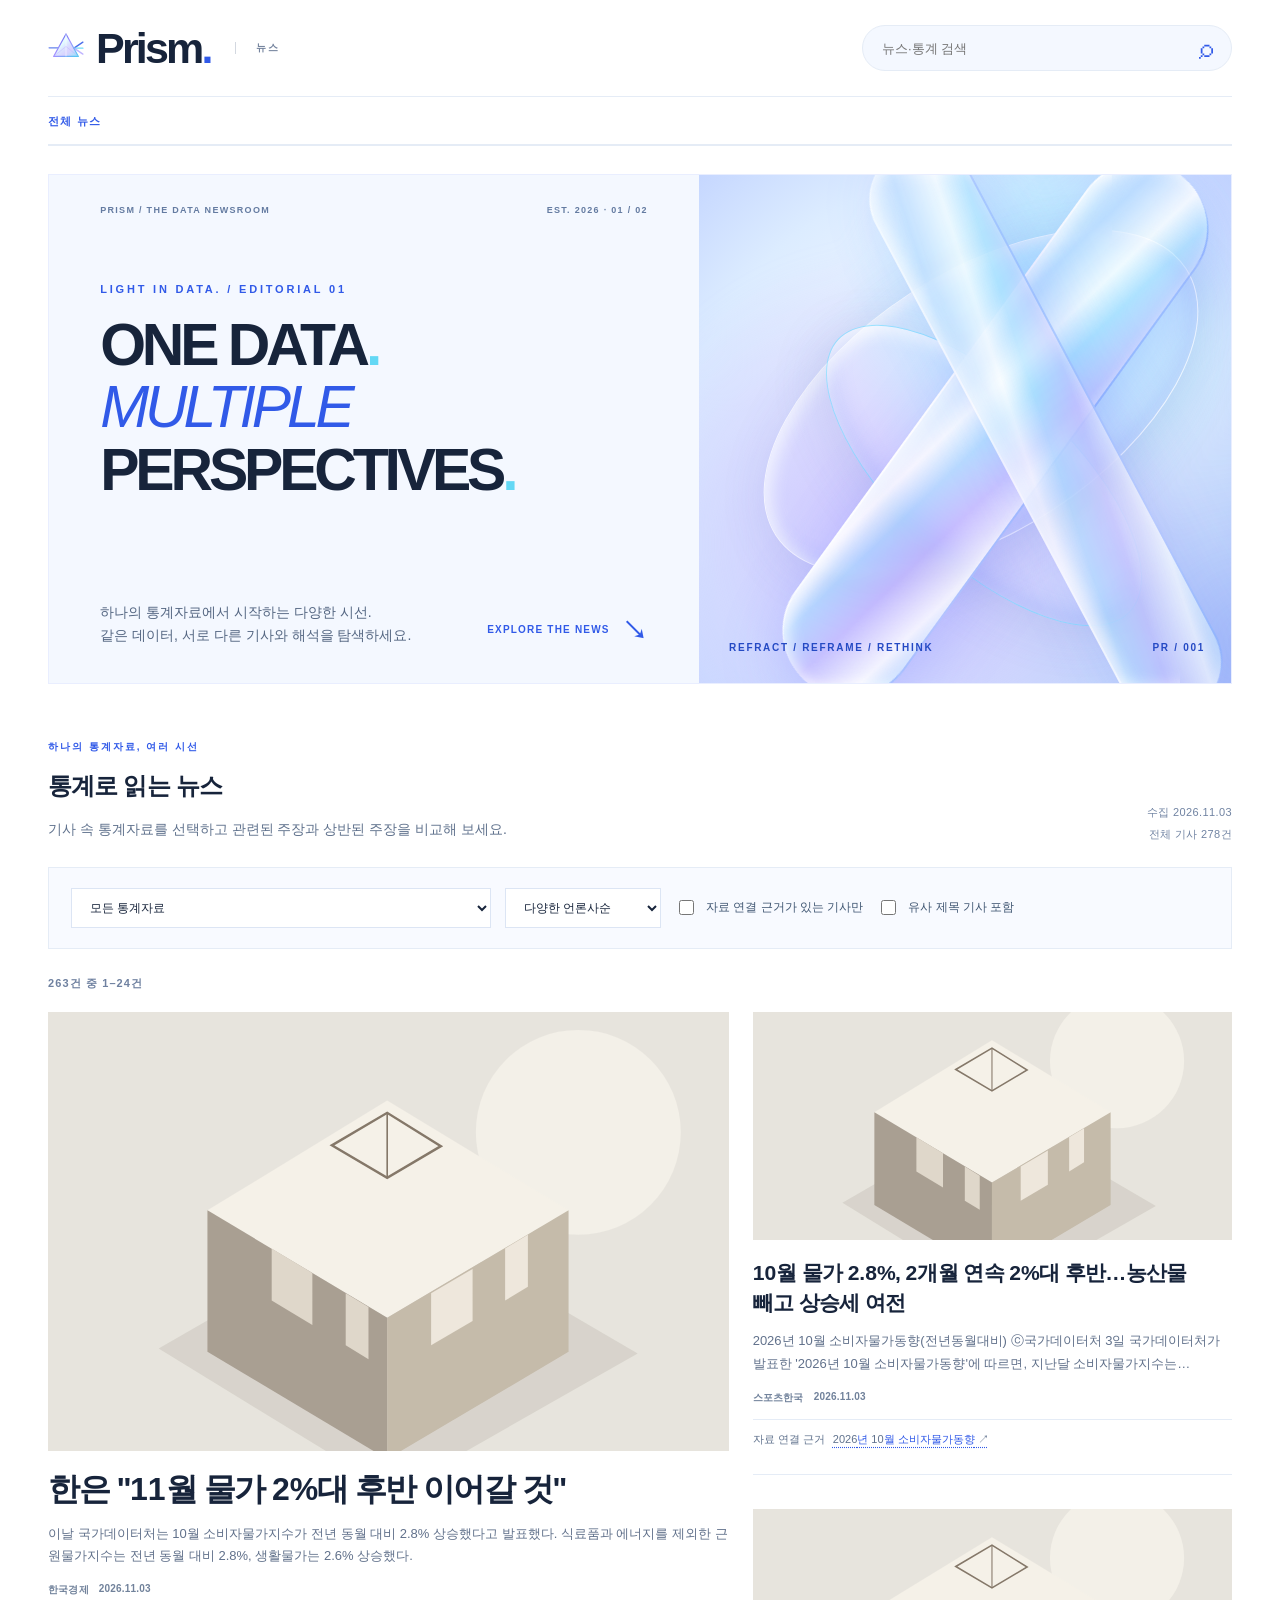
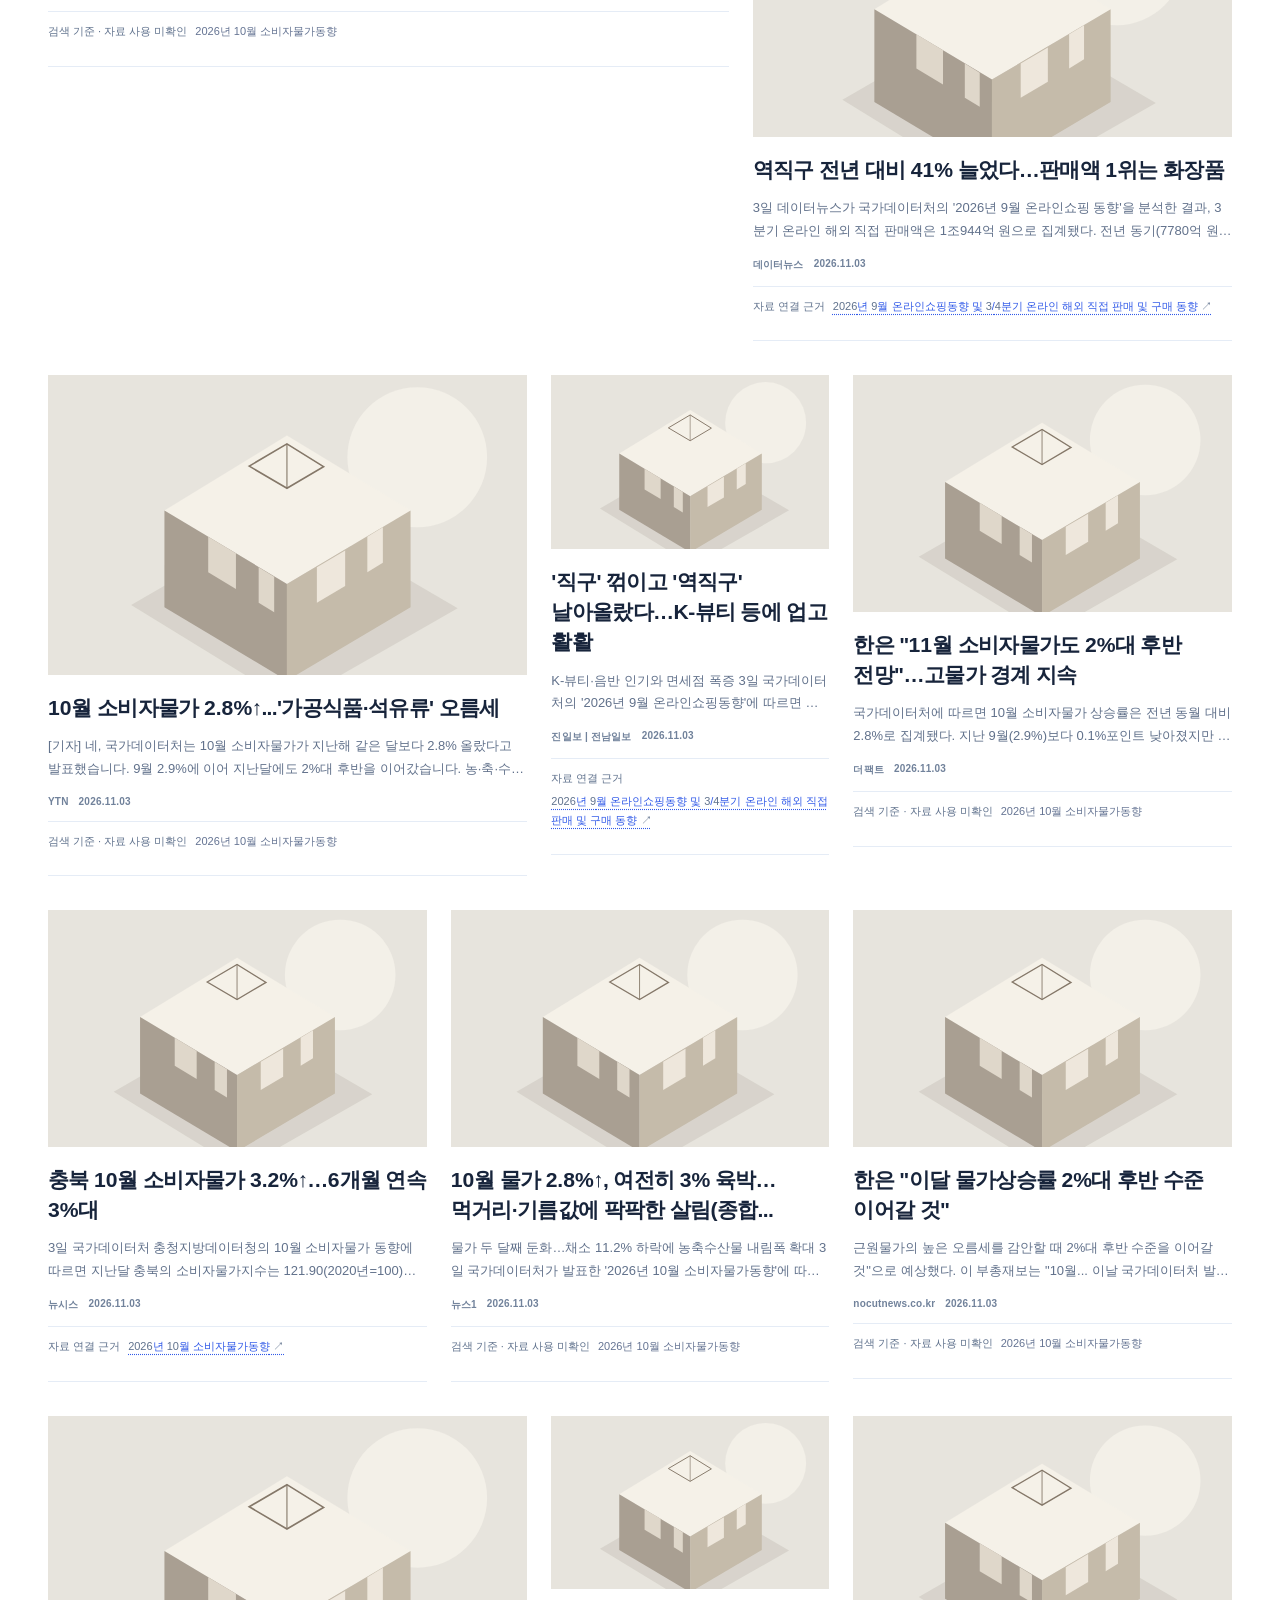
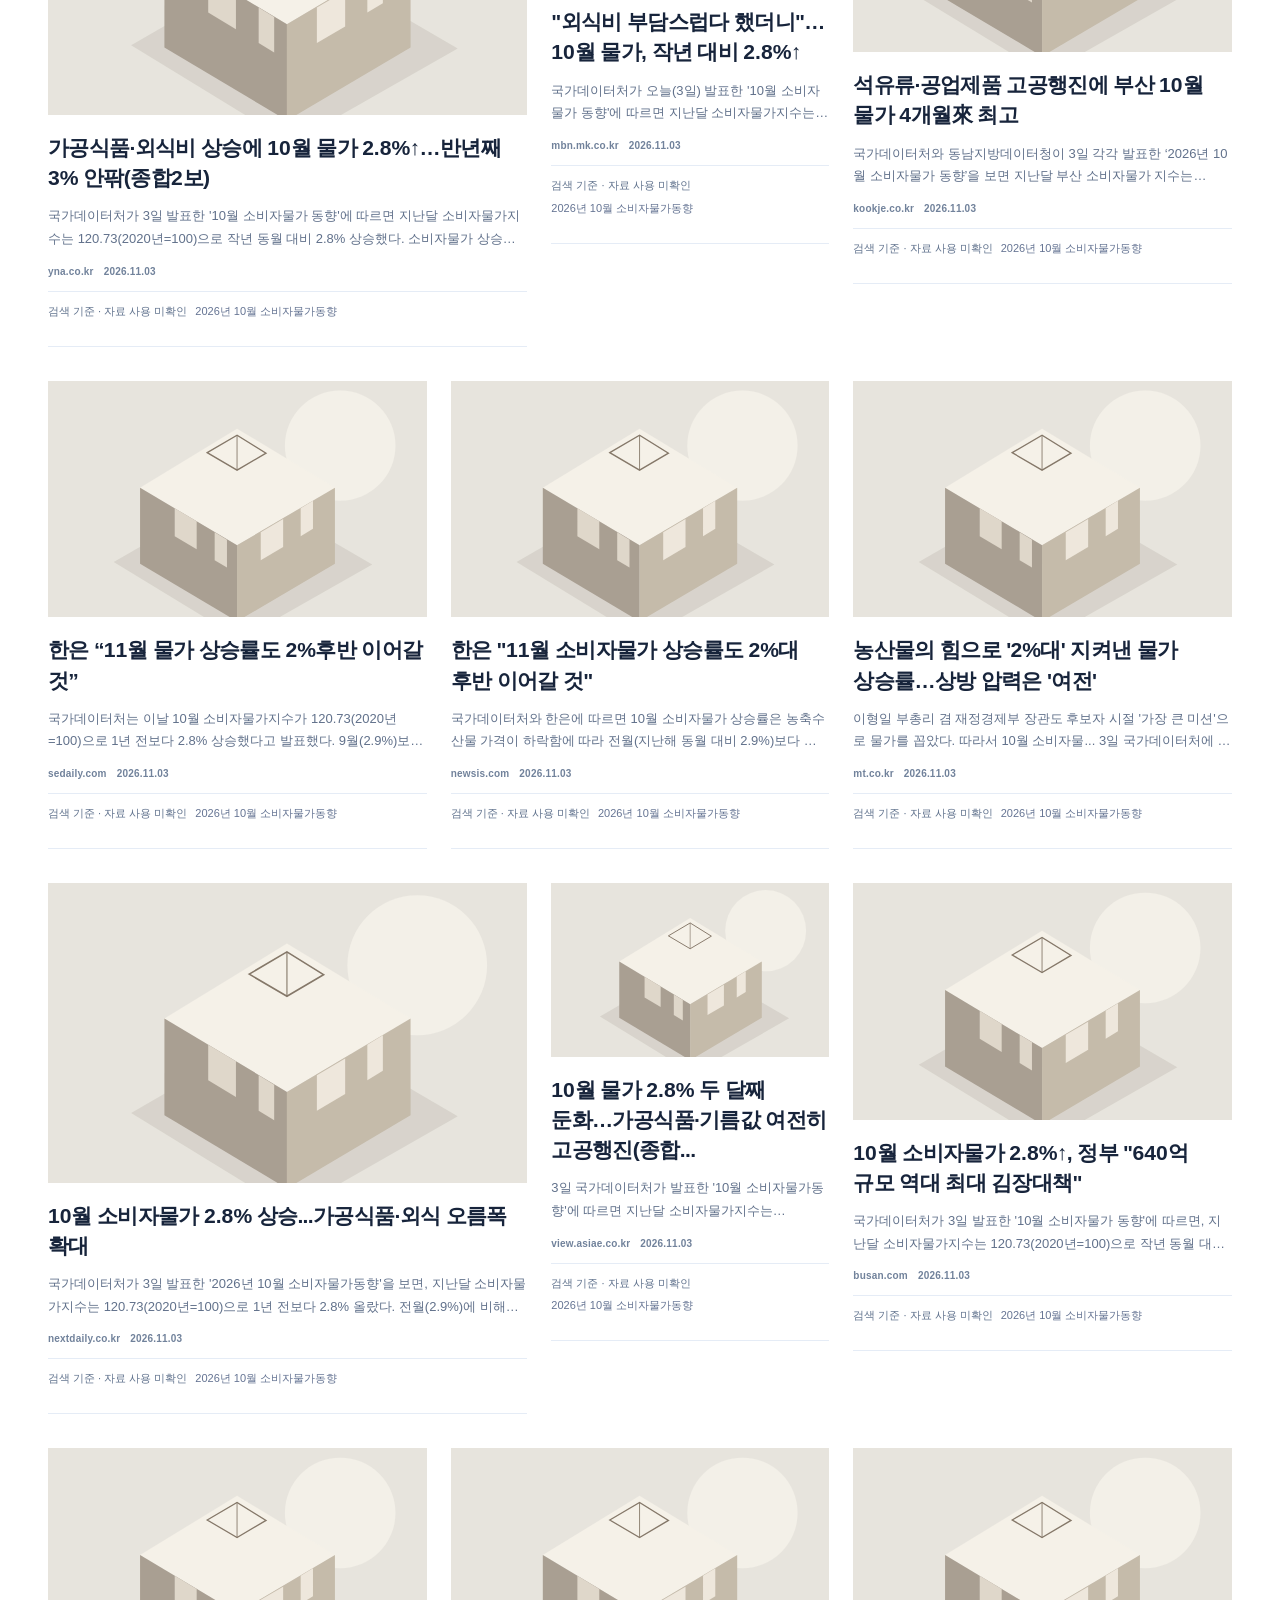
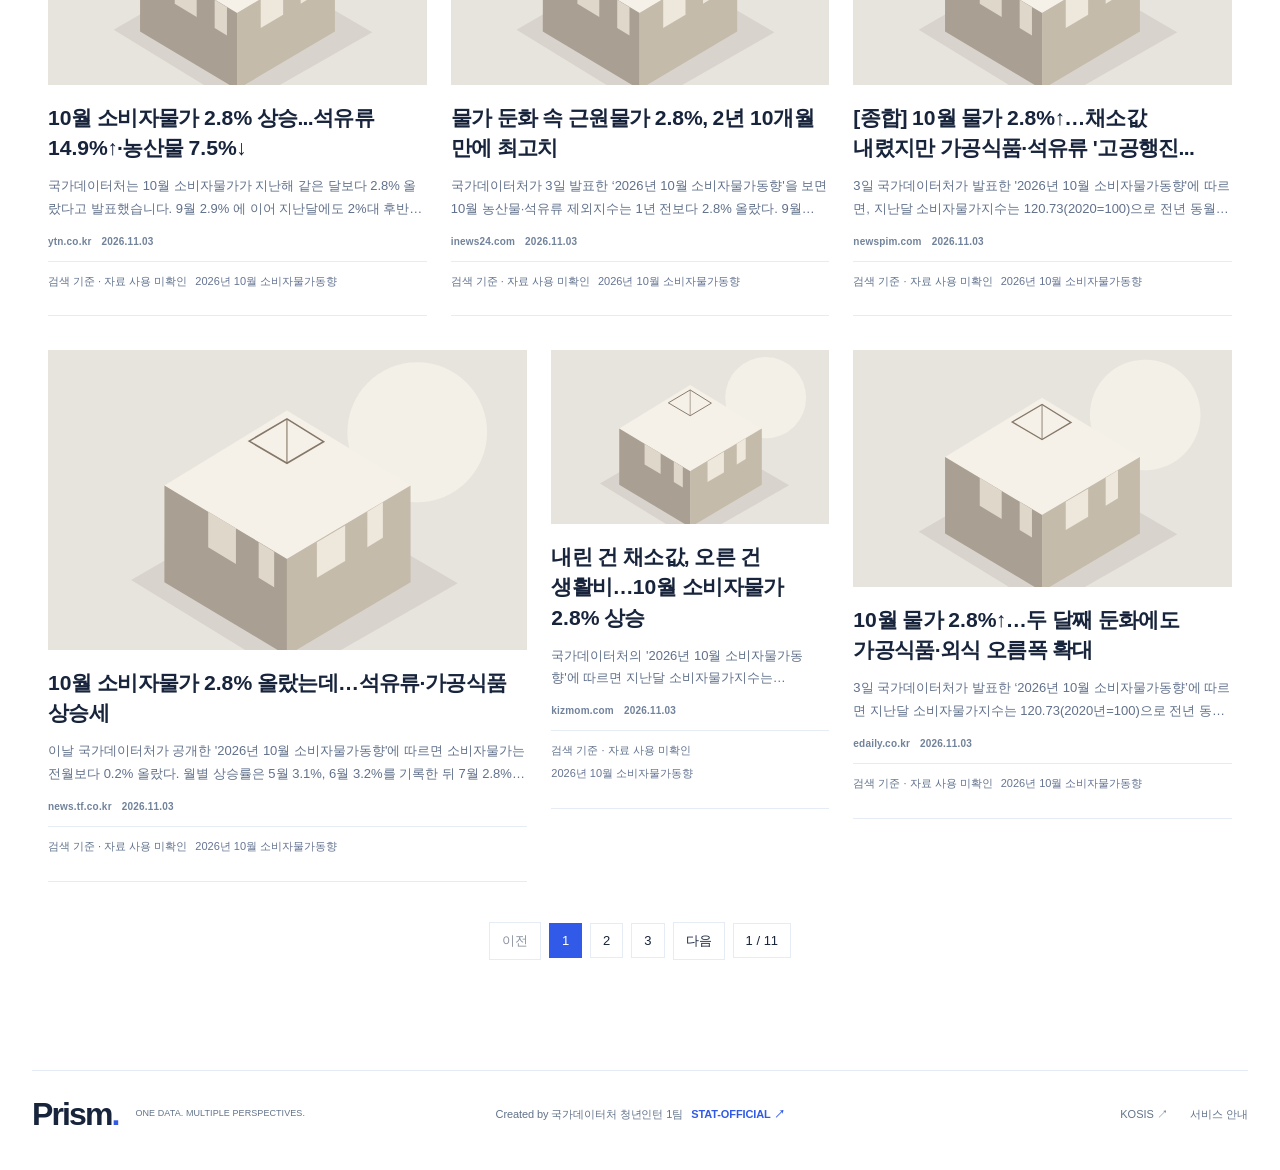
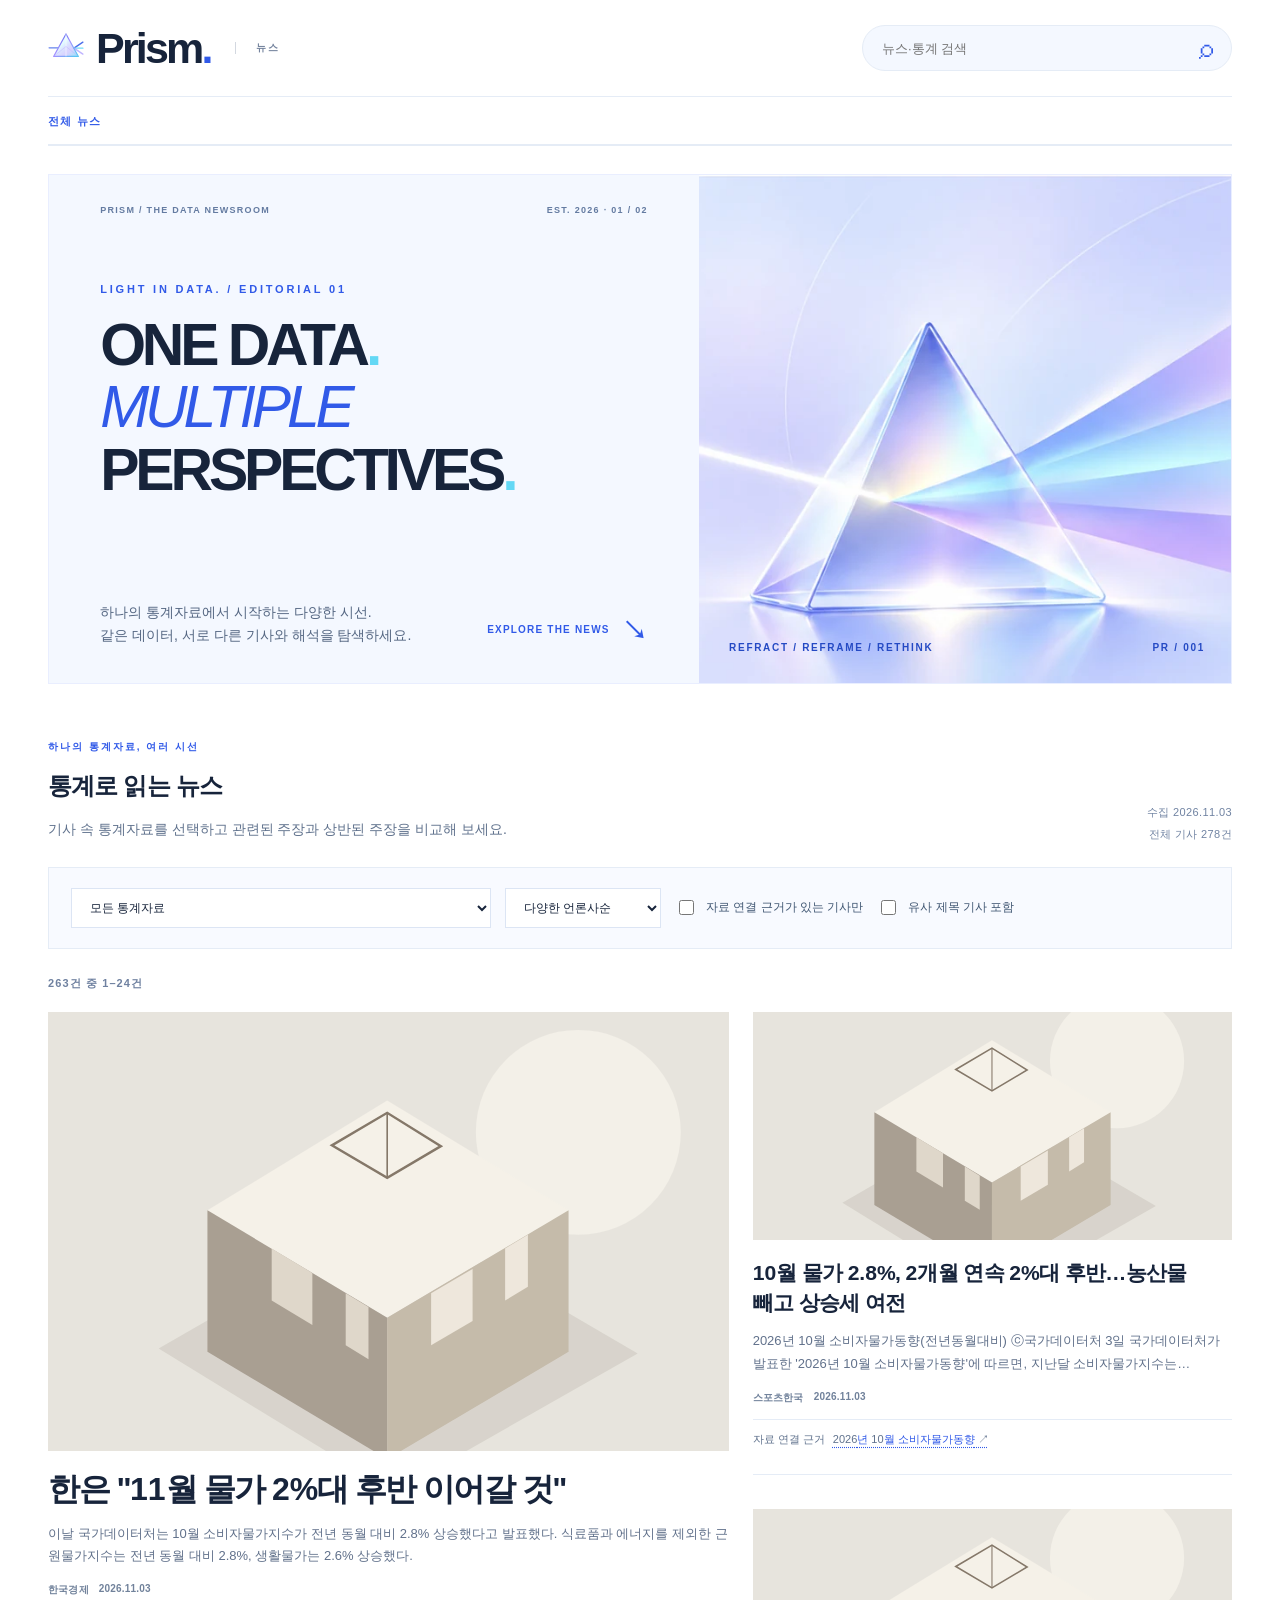
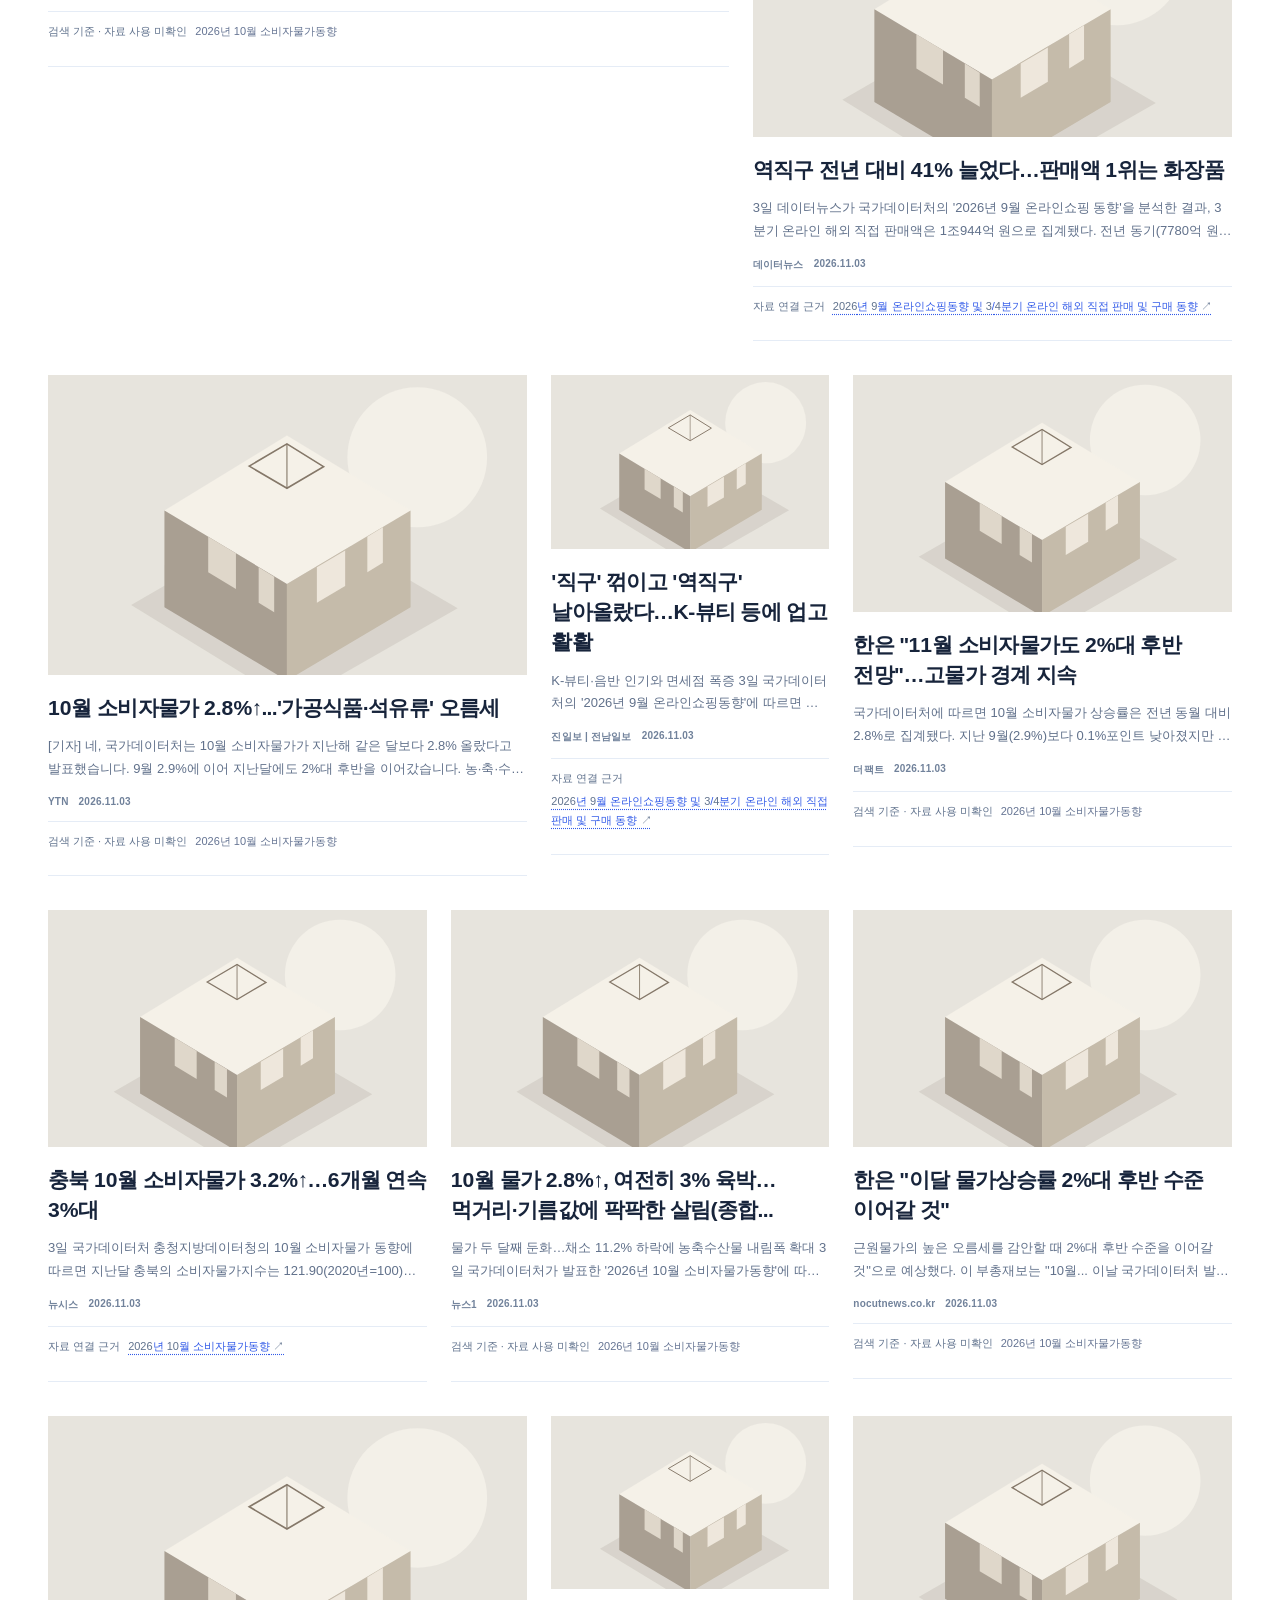
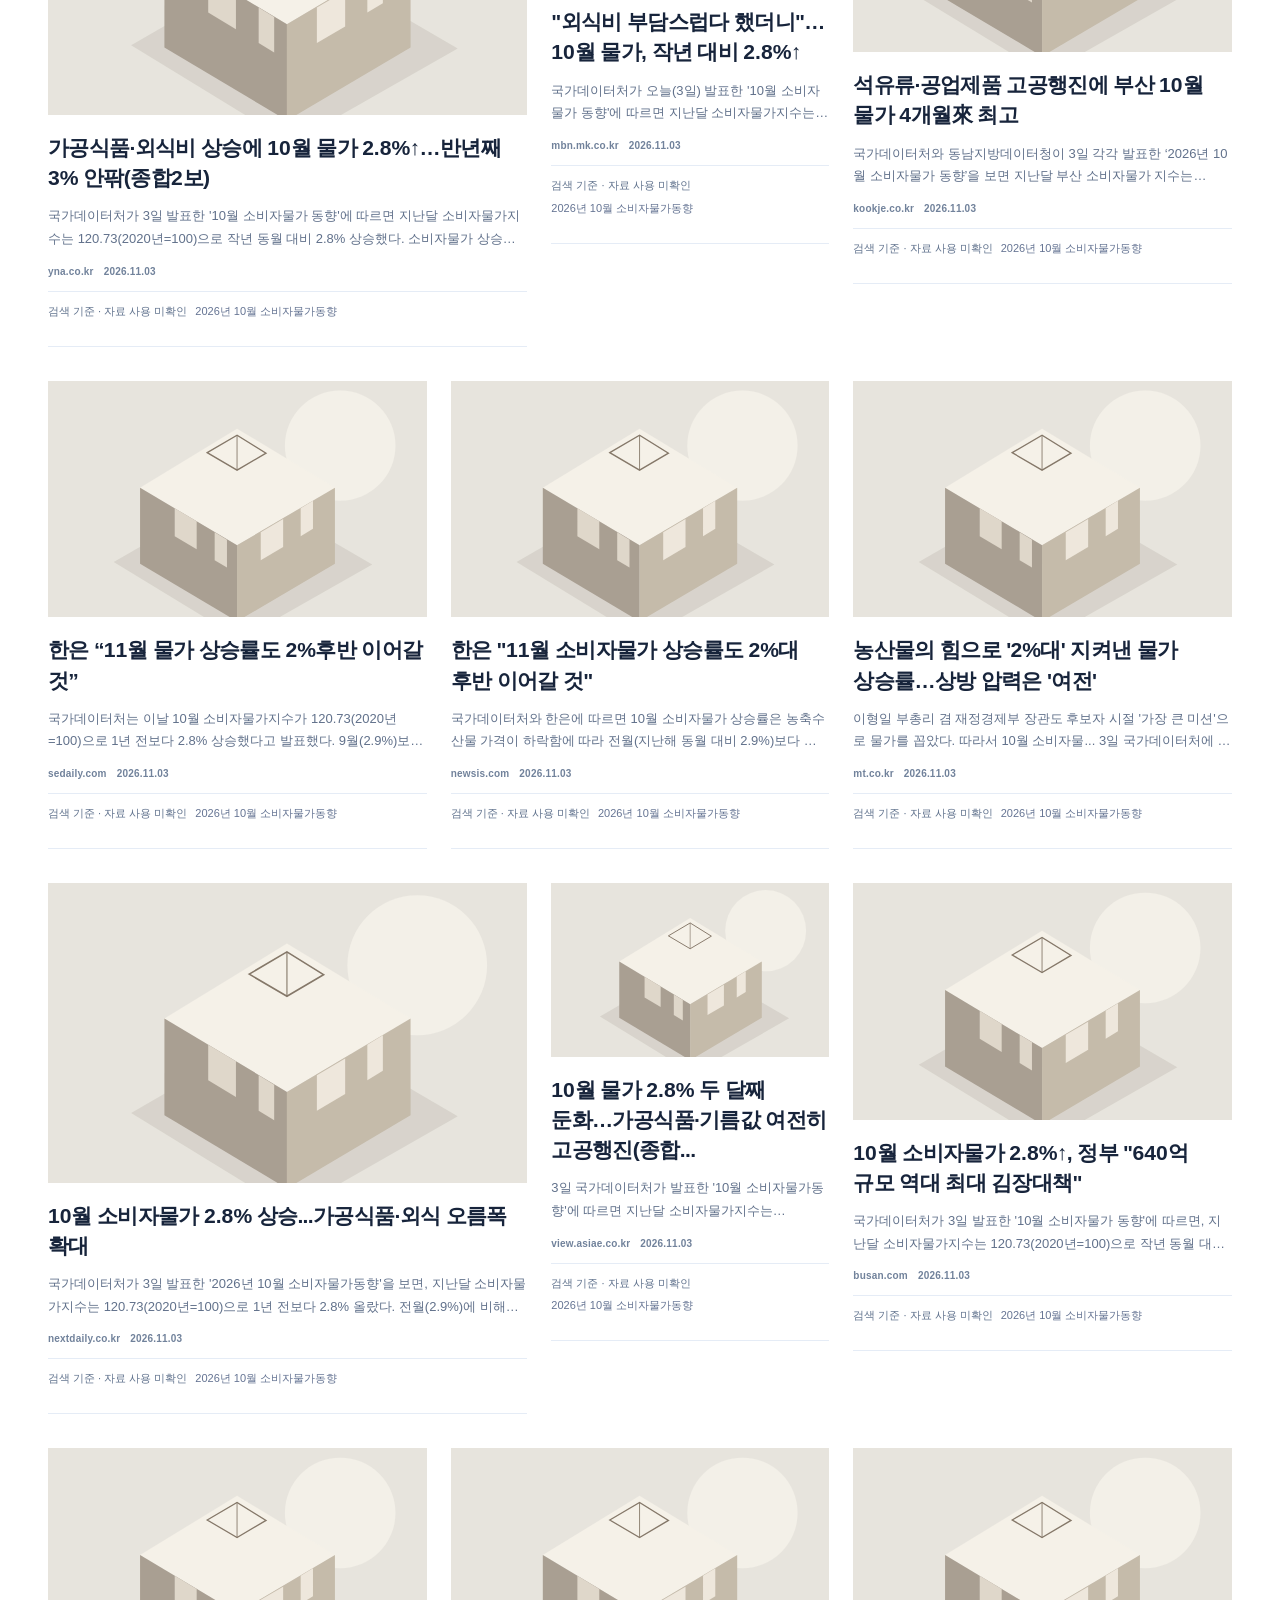
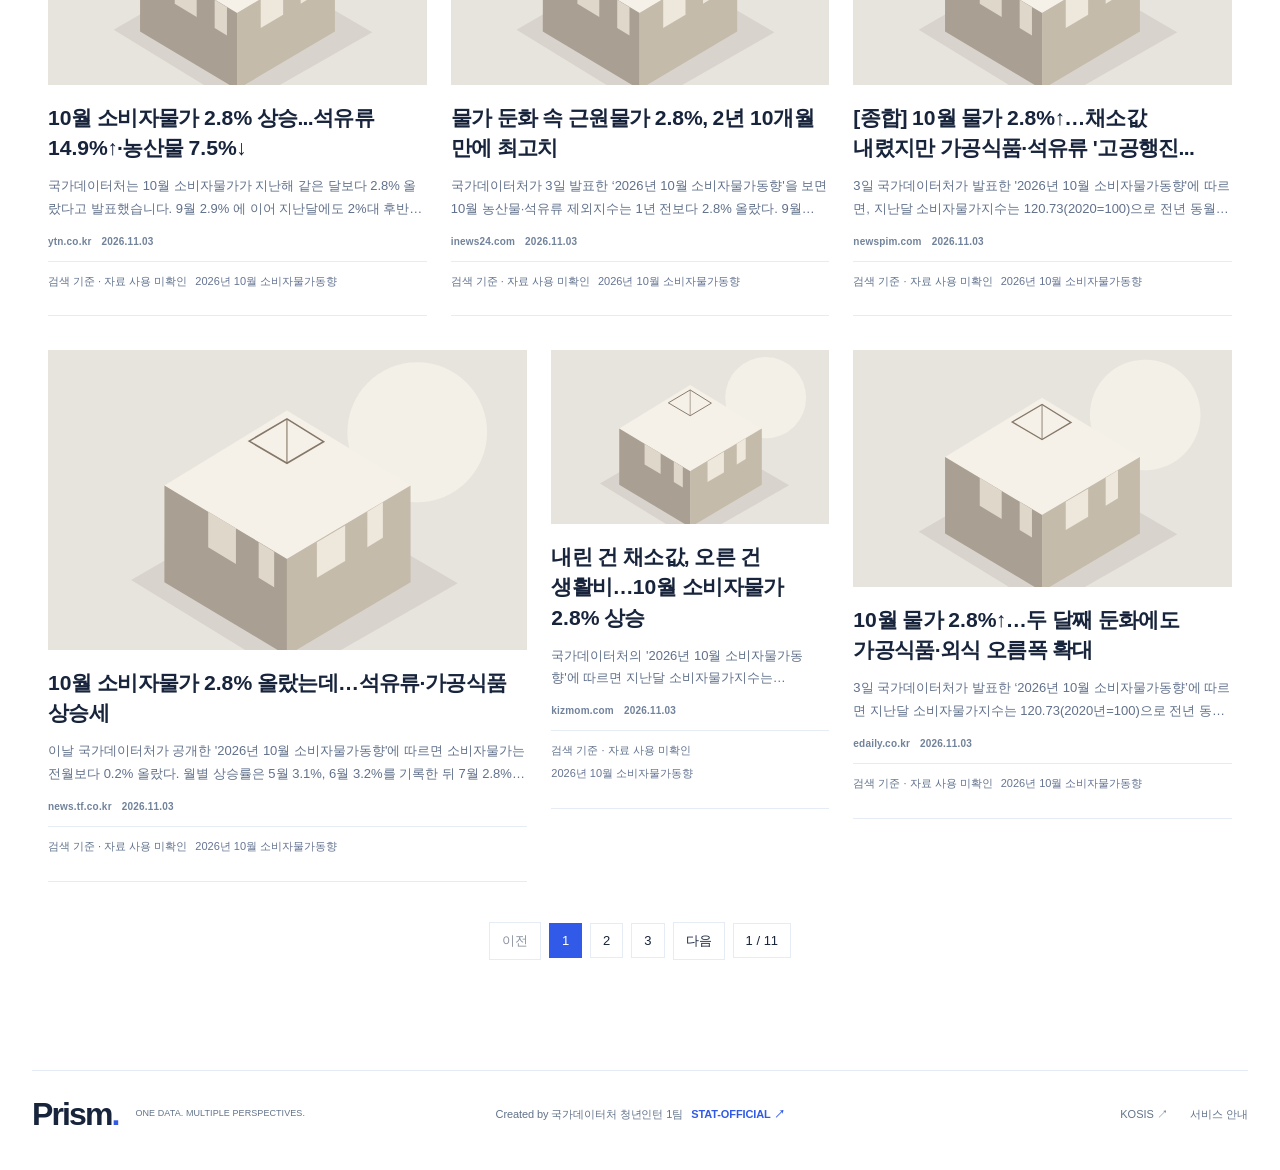
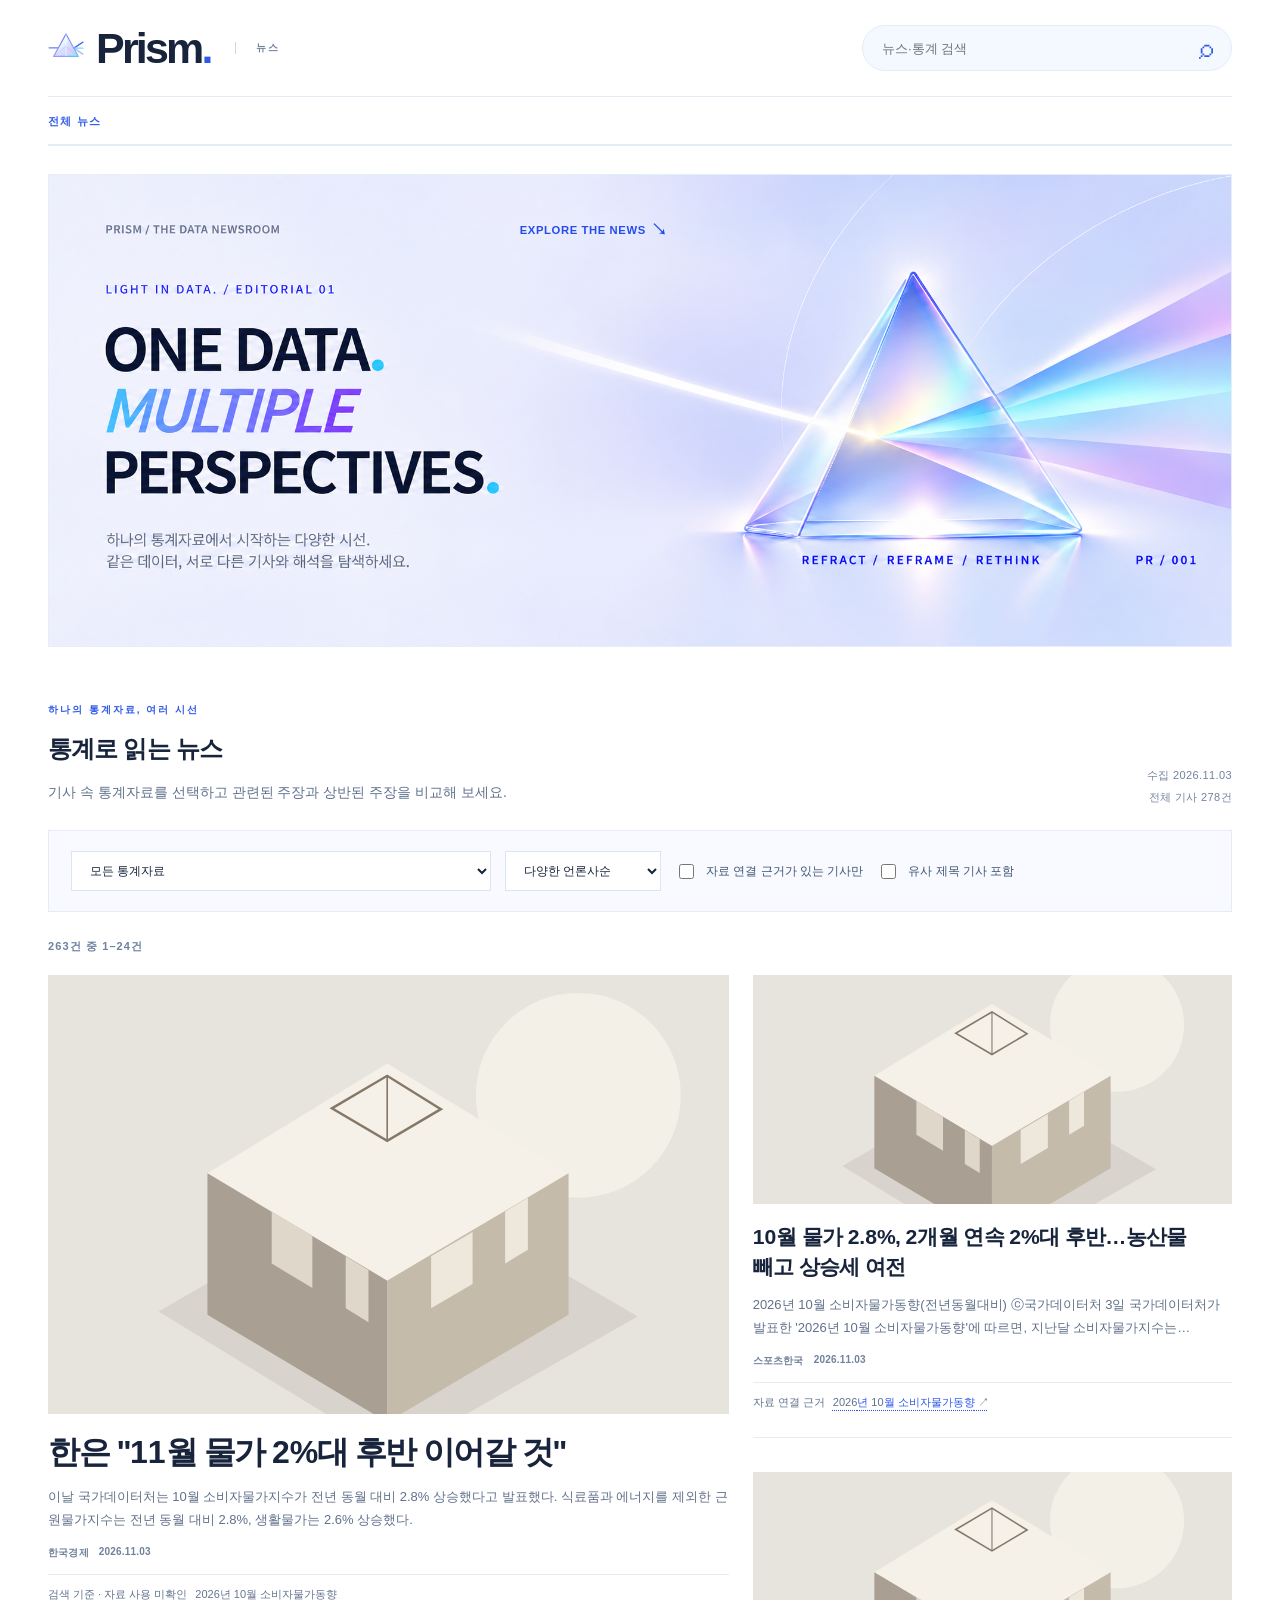
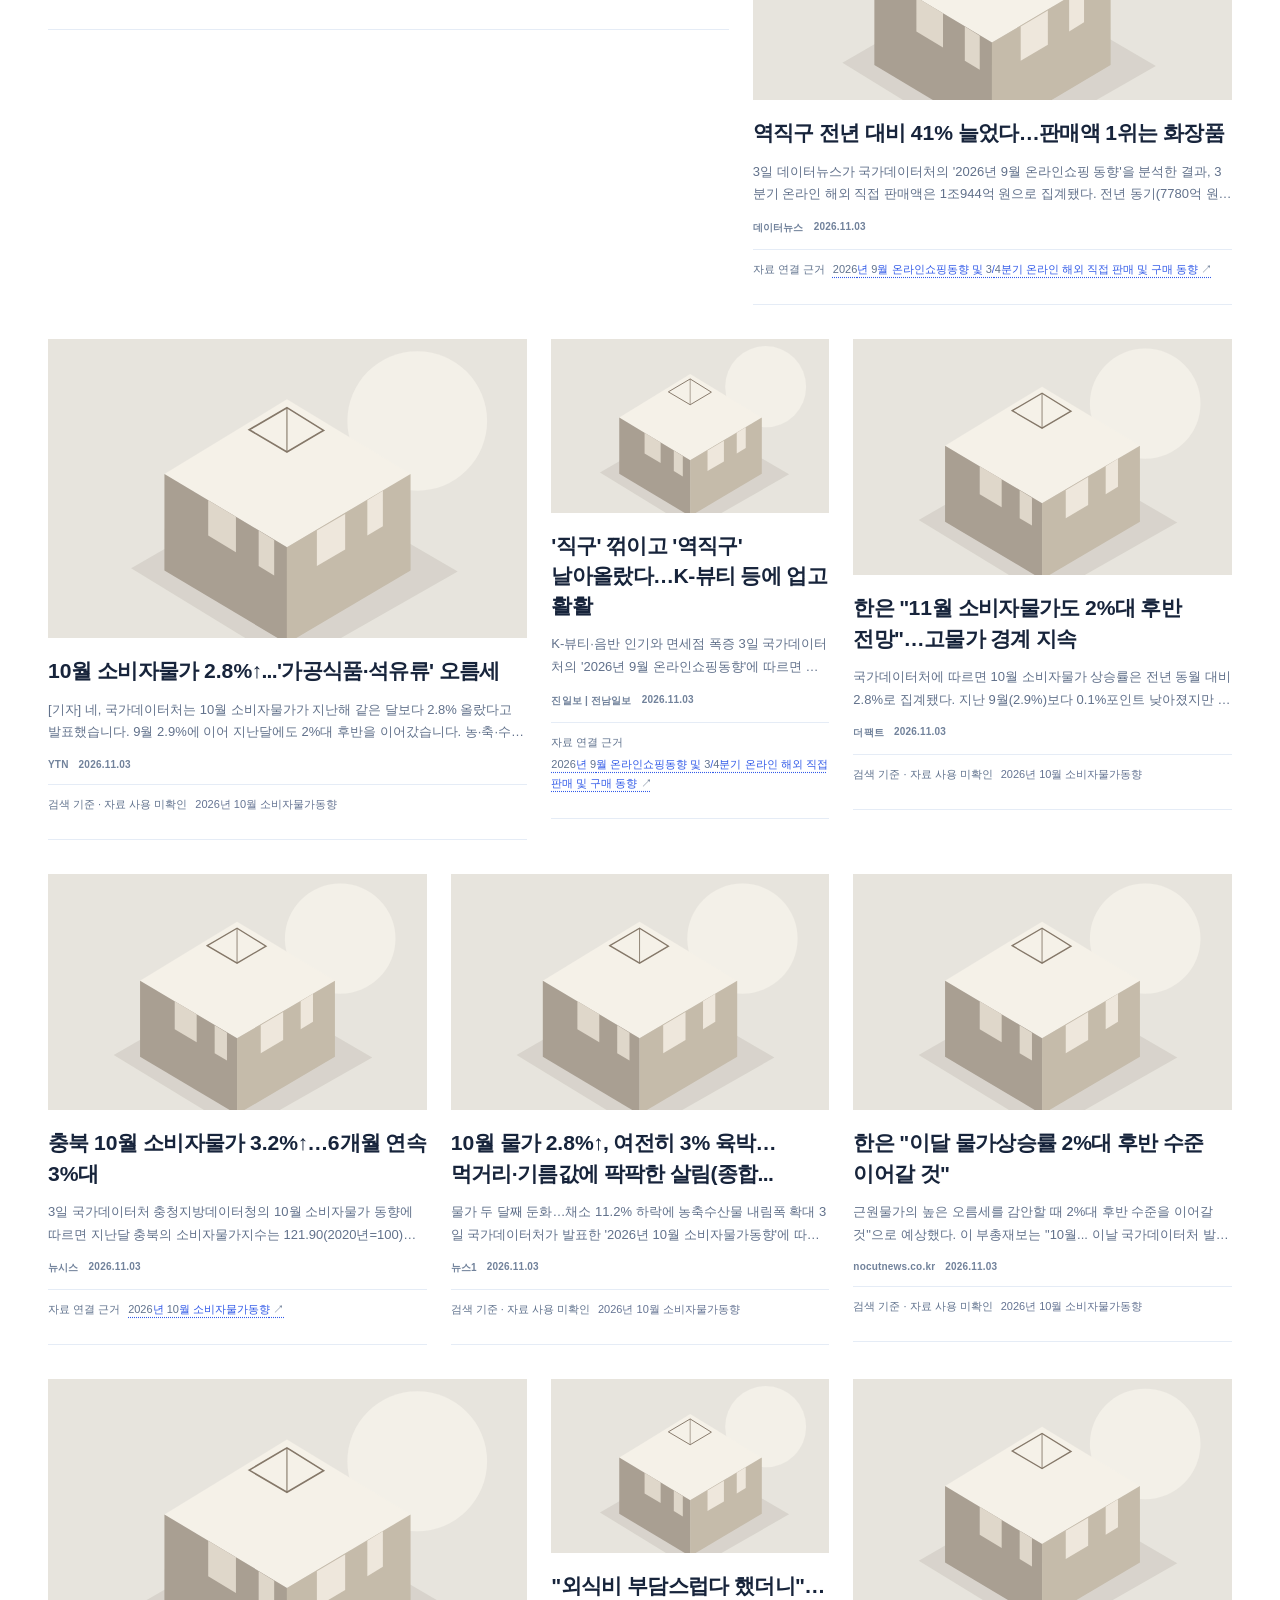
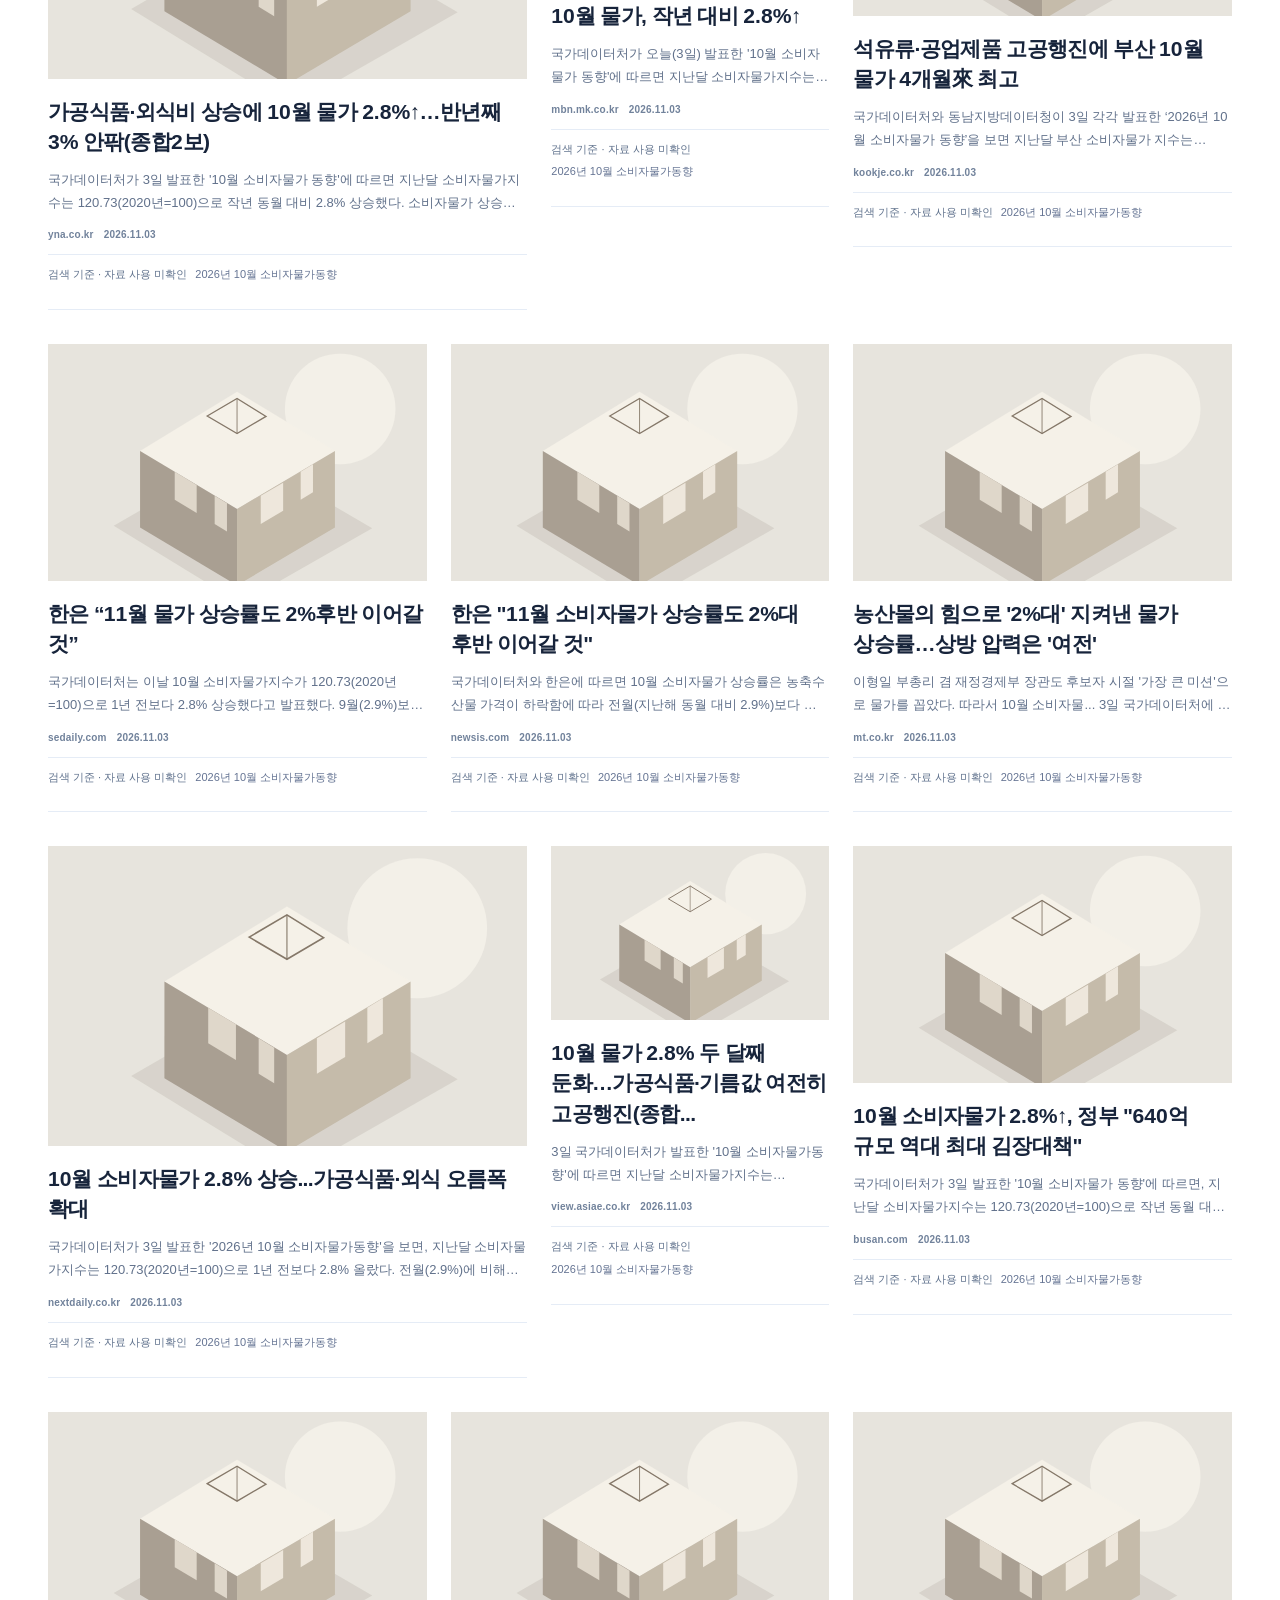
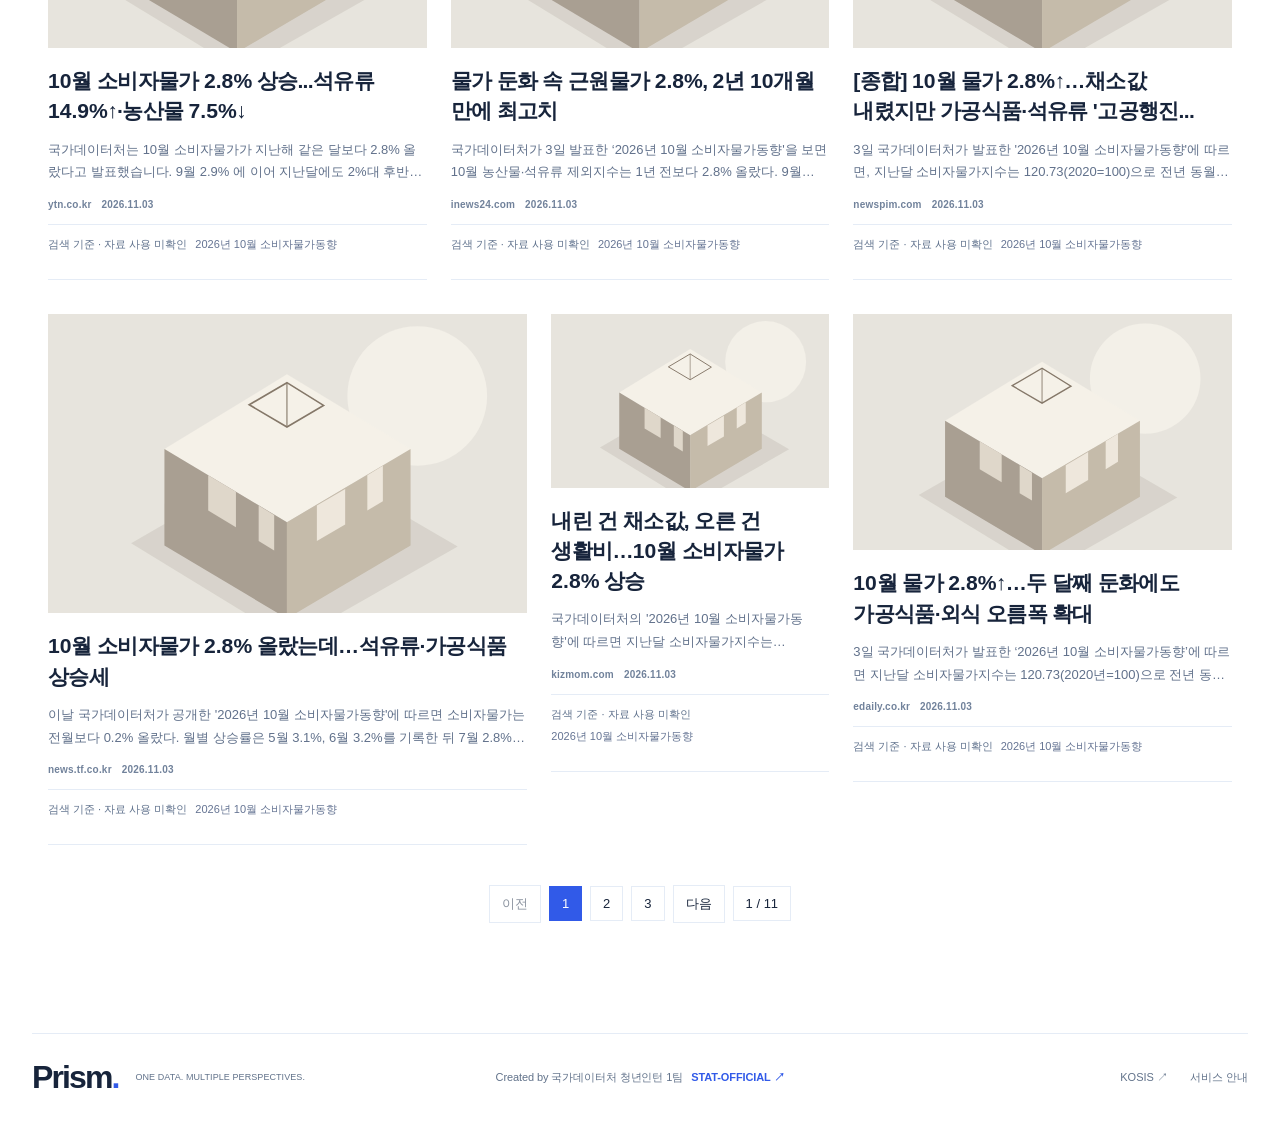
